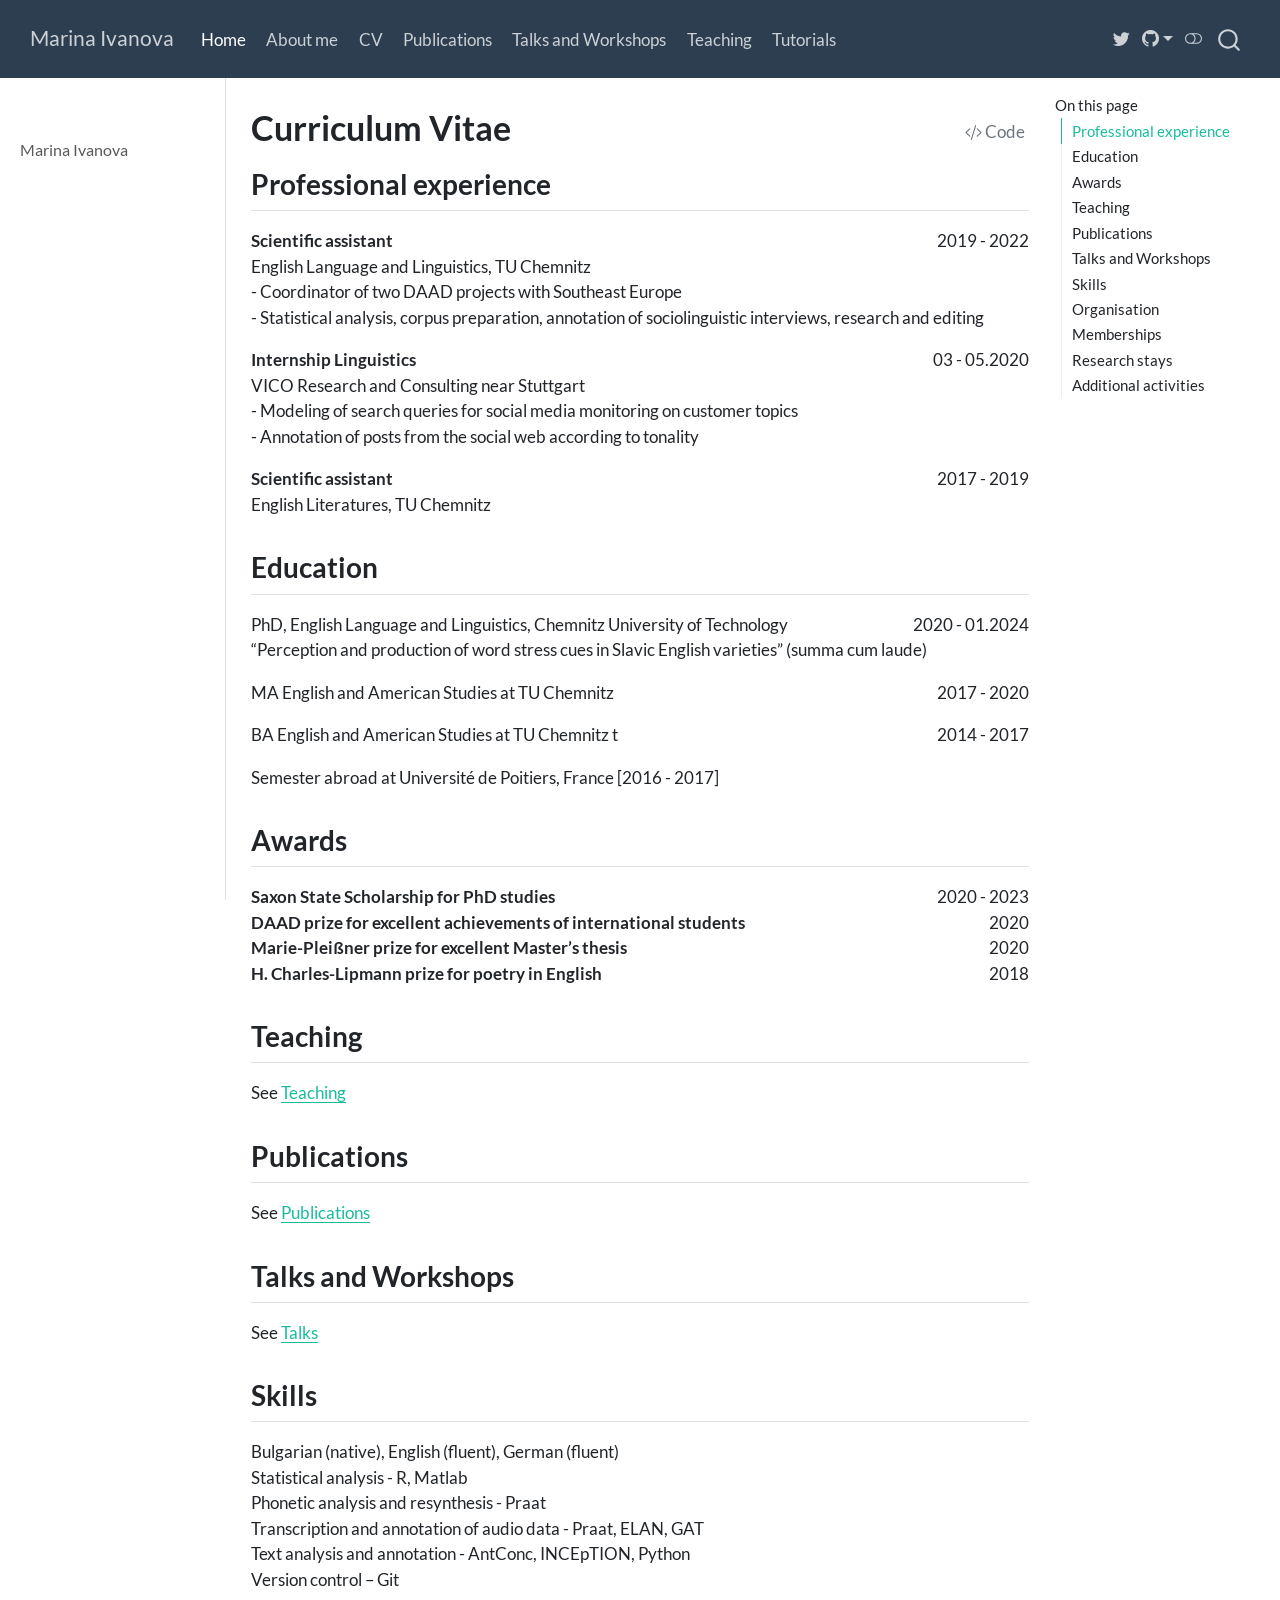
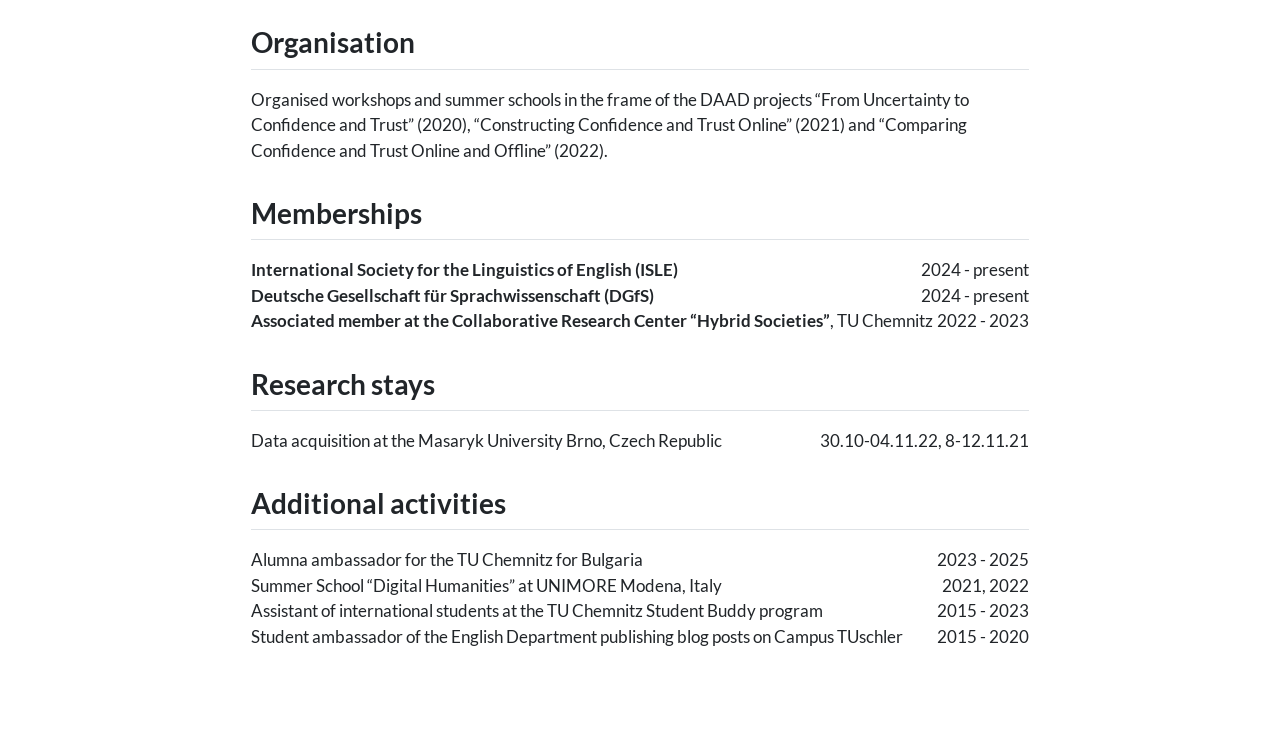
==== docs/pages/cv.html @ 27825f58 "add bullet points cv" ====
<!DOCTYPE html>
<html xmlns="http://www.w3.org/1999/xhtml" lang="en" xml:lang="en"><head>

<meta charset="utf-8">
<meta name="generator" content="quarto-1.4.549">

<meta name="viewport" content="width=device-width, initial-scale=1.0, user-scalable=yes">


<title>Marina Ivanova - Curriculum Vitae</title>
<style>
code{white-space: pre-wrap;}
span.smallcaps{font-variant: small-caps;}
div.columns{display: flex; gap: min(4vw, 1.5em);}
div.column{flex: auto; overflow-x: auto;}
div.hanging-indent{margin-left: 1.5em; text-indent: -1.5em;}
ul.task-list{list-style: none;}
ul.task-list li input[type="checkbox"] {
width: 0.8em;
margin: 0 0.8em 0.2em -1em;  vertical-align: middle;
}

pre > code.sourceCode { white-space: pre; position: relative; }
pre > code.sourceCode > span { line-height: 1.25; }
pre > code.sourceCode > span:empty { height: 1.2em; }
.sourceCode { overflow: visible; }
code.sourceCode > span { color: inherit; text-decoration: inherit; }
div.sourceCode { margin: 1em 0; }
pre.sourceCode { margin: 0; }
@media screen {
div.sourceCode { overflow: auto; }
}
@media print {
pre > code.sourceCode { white-space: pre-wrap; }
pre > code.sourceCode > span { text-indent: -5em; padding-left: 5em; }
}
pre.numberSource code
{ counter-reset: source-line 0; }
pre.numberSource code > span
{ position: relative; left: -4em; counter-increment: source-line; }
pre.numberSource code > span > a:first-child::before
{ content: counter(source-line);
position: relative; left: -1em; text-align: right; vertical-align: baseline;
border: none; display: inline-block;
-webkit-touch-callout: none; -webkit-user-select: none;
-khtml-user-select: none; -moz-user-select: none;
-ms-user-select: none; user-select: none;
padding: 0 4px; width: 4em;
}
pre.numberSource { margin-left: 3em; padding-left: 4px; }
div.sourceCode
{ }
@media screen {
pre > code.sourceCode > span > a:first-child::before { text-decoration: underline; }
}
</style>


<script>const headroomChanged = new CustomEvent("quarto-hrChanged", {
  detail: {},
  bubbles: true,
  cancelable: false,
  composed: false,
});

window.document.addEventListener("DOMContentLoaded", function () {
  let init = false;

  // Manage the back to top button, if one is present.
  let lastScrollTop = window.pageYOffset || document.documentElement.scrollTop;
  const scrollDownBuffer = 5;
  const scrollUpBuffer = 35;
  const btn = document.getElementById("quarto-back-to-top");
  const hideBackToTop = () => {
    btn.style.display = "none";
  };
  const showBackToTop = () => {
    btn.style.display = "inline-block";
  };
  if (btn) {
    window.document.addEventListener(
      "scroll",
      function () {
        const currentScrollTop =
          window.pageYOffset || document.documentElement.scrollTop;

        // Shows and hides the button 'intelligently' as the user scrolls
        if (currentScrollTop - scrollDownBuffer > lastScrollTop) {
          hideBackToTop();
          lastScrollTop = currentScrollTop <= 0 ? 0 : currentScrollTop;
        } else if (currentScrollTop < lastScrollTop - scrollUpBuffer) {
          showBackToTop();
          lastScrollTop = currentScrollTop <= 0 ? 0 : currentScrollTop;
        }

        // Show the button at the bottom, hides it at the top
        if (currentScrollTop <= 0) {
          hideBackToTop();
        } else if (
          window.innerHeight + currentScrollTop >=
          document.body.offsetHeight
        ) {
          showBackToTop();
        }
      },
      false
    );
  }

  function throttle(func, wait) {
    var timeout;
    return function () {
      const context = this;
      const args = arguments;
      const later = function () {
        clearTimeout(timeout);
        timeout = null;
        func.apply(context, args);
      };

      if (!timeout) {
        timeout = setTimeout(later, wait);
      }
    };
  }

  function headerOffset() {
    // Set an offset if there is are fixed top navbar
    const headerEl = window.document.querySelector("header.fixed-top");
    if (headerEl) {
      return headerEl.clientHeight;
    } else {
      return 0;
    }
  }

  function footerOffset() {
    const footerEl = window.document.querySelector("footer.footer");
    if (footerEl) {
      return footerEl.clientHeight;
    } else {
      return 0;
    }
  }

  function dashboardOffset() {
    const dashboardNavEl = window.document.getElementById(
      "quarto-dashboard-header"
    );
    if (dashboardNavEl !== null) {
      return dashboardNavEl.clientHeight;
    } else {
      return 0;
    }
  }

  function updateDocumentOffsetWithoutAnimation() {
    updateDocumentOffset(false);
  }

  function updateDocumentOffset(animated) {
    // set body offset
    const topOffset = headerOffset();
    const bodyOffset = topOffset + footerOffset() + dashboardOffset();
    const bodyEl = window.document.body;
    bodyEl.setAttribute("data-bs-offset", topOffset);
    bodyEl.style.paddingTop = topOffset + "px";

    // deal with sidebar offsets
    const sidebars = window.document.querySelectorAll(
      ".sidebar, .headroom-target"
    );
    sidebars.forEach((sidebar) => {
      if (!animated) {
        sidebar.classList.add("notransition");
        // Remove the no transition class after the animation has time to complete
        setTimeout(function () {
          sidebar.classList.remove("notransition");
        }, 201);
      }

      if (window.Headroom && sidebar.classList.contains("sidebar-unpinned")) {
        sidebar.style.top = "0";
        sidebar.style.maxHeight = "100vh";
      } else {
        sidebar.style.top = topOffset + "px";
        sidebar.style.maxHeight = "calc(100vh - " + topOffset + "px)";
      }
    });

    // allow space for footer
    const mainContainer = window.document.querySelector(".quarto-container");
    if (mainContainer) {
      mainContainer.style.minHeight = "calc(100vh - " + bodyOffset + "px)";
    }

    // link offset
    let linkStyle = window.document.querySelector("#quarto-target-style");
    if (!linkStyle) {
      linkStyle = window.document.createElement("style");
      linkStyle.setAttribute("id", "quarto-target-style");
      window.document.head.appendChild(linkStyle);
    }
    while (linkStyle.firstChild) {
      linkStyle.removeChild(linkStyle.firstChild);
    }
    if (topOffset > 0) {
      linkStyle.appendChild(
        window.document.createTextNode(`
      section:target::before {
        content: "";
        display: block;
        height: ${topOffset}px;
        margin: -${topOffset}px 0 0;
      }`)
      );
    }
    if (init) {
      window.dispatchEvent(headroomChanged);
    }
    init = true;
  }

  // initialize headroom
  var header = window.document.querySelector("#quarto-header");
  if (header && window.Headroom) {
    const headroom = new window.Headroom(header, {
      tolerance: 5,
      onPin: function () {
        const sidebars = window.document.querySelectorAll(
          ".sidebar, .headroom-target"
        );
        sidebars.forEach((sidebar) => {
          sidebar.classList.remove("sidebar-unpinned");
        });
        updateDocumentOffset();
      },
      onUnpin: function () {
        const sidebars = window.document.querySelectorAll(
          ".sidebar, .headroom-target"
        );
        sidebars.forEach((sidebar) => {
          sidebar.classList.add("sidebar-unpinned");
        });
        updateDocumentOffset();
      },
    });
    headroom.init();

    let frozen = false;
    window.quartoToggleHeadroom = function () {
      if (frozen) {
        headroom.unfreeze();
        frozen = false;
      } else {
        headroom.freeze();
        frozen = true;
      }
    };
  }

  window.addEventListener(
    "hashchange",
    function (e) {
      if (
        getComputedStyle(document.documentElement).scrollBehavior !== "smooth"
      ) {
        window.scrollTo(0, window.pageYOffset - headerOffset());
      }
    },
    false
  );

  // Observe size changed for the header
  const headerEl = window.document.querySelector("header.fixed-top");
  if (headerEl && window.ResizeObserver) {
    const observer = new window.ResizeObserver(() => {
      setTimeout(updateDocumentOffsetWithoutAnimation, 0);
    });
    observer.observe(headerEl, {
      attributes: true,
      childList: true,
      characterData: true,
    });
  } else {
    window.addEventListener(
      "resize",
      throttle(updateDocumentOffsetWithoutAnimation, 50)
    );
  }
  setTimeout(updateDocumentOffsetWithoutAnimation, 250);

  // fixup index.html links if we aren't on the filesystem
  if (window.location.protocol !== "file:") {
    const links = window.document.querySelectorAll("a");
    for (let i = 0; i < links.length; i++) {
      if (links[i].href) {
        links[i].href = links[i].href.replace(/\/index\.html/, "/");
      }
    }

    // Fixup any sharing links that require urls
    // Append url to any sharing urls
    const sharingLinks = window.document.querySelectorAll(
      "a.sidebar-tools-main-item, a.quarto-navigation-tool, a.quarto-navbar-tools, a.quarto-navbar-tools-item"
    );
    for (let i = 0; i < sharingLinks.length; i++) {
      const sharingLink = sharingLinks[i];
      const href = sharingLink.getAttribute("href");
      if (href) {
        sharingLink.setAttribute(
          "href",
          href.replace("|url|", window.location.href)
        );
      }
    }

    // Scroll the active navigation item into view, if necessary
    const navSidebar = window.document.querySelector("nav#quarto-sidebar");
    if (navSidebar) {
      // Find the active item
      const activeItem = navSidebar.querySelector("li.sidebar-item a.active");
      if (activeItem) {
        // Wait for the scroll height and height to resolve by observing size changes on the
        // nav element that is scrollable
        const resizeObserver = new ResizeObserver((_entries) => {
          // The bottom of the element
          const elBottom = activeItem.offsetTop;
          const viewBottom = navSidebar.scrollTop + navSidebar.clientHeight;

          // The element height and scroll height are the same, then we are still loading
          if (viewBottom !== navSidebar.scrollHeight) {
            // Determine if the item isn't visible and scroll to it
            if (elBottom >= viewBottom) {
              navSidebar.scrollTop = elBottom;
            }

            // stop observing now since we've completed the scroll
            resizeObserver.unobserve(navSidebar);
          }
        });
        resizeObserver.observe(navSidebar);
      }
    }
  }
});
</script>
<script>/*!
 * headroom.js v0.12.0 - Give your page some headroom. Hide your header until you need it
 * Copyright (c) 2020 Nick Williams - http://wicky.nillia.ms/headroom.js
 * License: MIT
 */

!function(t,n){"object"==typeof exports&&"undefined"!=typeof module?module.exports=n():"function"==typeof define&&define.amd?define(n):(t=t||self).Headroom=n()}(this,function(){"use strict";function t(){return"undefined"!=typeof window}function d(t){return function(t){return t&&t.document&&function(t){return 9===t.nodeType}(t.document)}(t)?function(t){var n=t.document,o=n.body,s=n.documentElement;return{scrollHeight:function(){return Math.max(o.scrollHeight,s.scrollHeight,o.offsetHeight,s.offsetHeight,o.clientHeight,s.clientHeight)},height:function(){return t.innerHeight||s.clientHeight||o.clientHeight},scrollY:function(){return void 0!==t.pageYOffset?t.pageYOffset:(s||o.parentNode||o).scrollTop}}}(t):function(t){return{scrollHeight:function(){return Math.max(t.scrollHeight,t.offsetHeight,t.clientHeight)},height:function(){return Math.max(t.offsetHeight,t.clientHeight)},scrollY:function(){return t.scrollTop}}}(t)}function n(t,s,e){var n,o=function(){var n=!1;try{var t={get passive(){n=!0}};window.addEventListener("test",t,t),window.removeEventListener("test",t,t)}catch(t){n=!1}return n}(),i=!1,r=d(t),l=r.scrollY(),a={};function c(){var t=Math.round(r.scrollY()),n=r.height(),o=r.scrollHeight();a.scrollY=t,a.lastScrollY=l,a.direction=l<t?"down":"up",a.distance=Math.abs(t-l),a.isOutOfBounds=t<0||o<t+n,a.top=t<=s.offset[a.direction],a.bottom=o<=t+n,a.toleranceExceeded=a.distance>s.tolerance[a.direction],e(a),l=t,i=!1}function h(){i||(i=!0,n=requestAnimationFrame(c))}var u=!!o&&{passive:!0,capture:!1};return t.addEventListener("scroll",h,u),c(),{destroy:function(){cancelAnimationFrame(n),t.removeEventListener("scroll",h,u)}}}function o(t){return t===Object(t)?t:{down:t,up:t}}function s(t,n){n=n||{},Object.assign(this,s.options,n),this.classes=Object.assign({},s.options.classes,n.classes),this.elem=t,this.tolerance=o(this.tolerance),this.offset=o(this.offset),this.initialised=!1,this.frozen=!1}return s.prototype={constructor:s,init:function(){return s.cutsTheMustard&&!this.initialised&&(this.addClass("initial"),this.initialised=!0,setTimeout(function(t){t.scrollTracker=n(t.scroller,{offset:t.offset,tolerance:t.tolerance},t.update.bind(t))},100,this)),this},destroy:function(){this.initialised=!1,Object.keys(this.classes).forEach(this.removeClass,this),this.scrollTracker.destroy()},unpin:function(){!this.hasClass("pinned")&&this.hasClass("unpinned")||(this.addClass("unpinned"),this.removeClass("pinned"),this.onUnpin&&this.onUnpin.call(this))},pin:function(){this.hasClass("unpinned")&&(this.addClass("pinned"),this.removeClass("unpinned"),this.onPin&&this.onPin.call(this))},freeze:function(){this.frozen=!0,this.addClass("frozen")},unfreeze:function(){this.frozen=!1,this.removeClass("frozen")},top:function(){this.hasClass("top")||(this.addClass("top"),this.removeClass("notTop"),this.onTop&&this.onTop.call(this))},notTop:function(){this.hasClass("notTop")||(this.addClass("notTop"),this.removeClass("top"),this.onNotTop&&this.onNotTop.call(this))},bottom:function(){this.hasClass("bottom")||(this.addClass("bottom"),this.removeClass("notBottom"),this.onBottom&&this.onBottom.call(this))},notBottom:function(){this.hasClass("notBottom")||(this.addClass("notBottom"),this.removeClass("bottom"),this.onNotBottom&&this.onNotBottom.call(this))},shouldUnpin:function(t){return"down"===t.direction&&!t.top&&t.toleranceExceeded},shouldPin:function(t){return"up"===t.direction&&t.toleranceExceeded||t.top},addClass:function(t){this.elem.classList.add.apply(this.elem.classList,this.classes[t].split(" "))},removeClass:function(t){this.elem.classList.remove.apply(this.elem.classList,this.classes[t].split(" "))},hasClass:function(t){return this.classes[t].split(" ").every(function(t){return this.classList.contains(t)},this.elem)},update:function(t){t.isOutOfBounds||!0!==this.frozen&&(t.top?this.top():this.notTop(),t.bottom?this.bottom():this.notBottom(),this.shouldUnpin(t)?this.unpin():this.shouldPin(t)&&this.pin())}},s.options={tolerance:{up:0,down:0},offset:0,scroller:t()?window:null,classes:{frozen:"headroom--frozen",pinned:"headroom--pinned",unpinned:"headroom--unpinned",top:"headroom--top",notTop:"headroom--not-top",bottom:"headroom--bottom",notBottom:"headroom--not-bottom",initial:"headroom"}},s.cutsTheMustard=!!(t()&&function(){}.bind&&"classList"in document.documentElement&&Object.assign&&Object.keys&&requestAnimationFrame),s});
</script>
<script>/*!
 * clipboard.js v2.0.11
 * https://clipboardjs.com/
 *
 * Licensed MIT © Zeno Rocha
 */
!function(t,e){"object"==typeof exports&&"object"==typeof module?module.exports=e():"function"==typeof define&&define.amd?define([],e):"object"==typeof exports?exports.ClipboardJS=e():t.ClipboardJS=e()}(this,function(){return n={686:function(t,e,n){"use strict";n.d(e,{default:function(){return b}});var e=n(279),i=n.n(e),e=n(370),u=n.n(e),e=n(817),r=n.n(e);function c(t){try{return document.execCommand(t)}catch(t){return}}var a=function(t){t=r()(t);return c("cut"),t};function o(t,e){var n,o,t=(n=t,o="rtl"===document.documentElement.getAttribute("dir"),(t=document.createElement("textarea")).style.fontSize="12pt",t.style.border="0",t.style.padding="0",t.style.margin="0",t.style.position="absolute",t.style[o?"right":"left"]="-9999px",o=window.pageYOffset||document.documentElement.scrollTop,t.style.top="".concat(o,"px"),t.setAttribute("readonly",""),t.value=n,t);return e.container.appendChild(t),e=r()(t),c("copy"),t.remove(),e}var f=function(t){var e=1<arguments.length&&void 0!==arguments[1]?arguments[1]:{container:document.body},n="";return"string"==typeof t?n=o(t,e):t instanceof HTMLInputElement&&!["text","search","url","tel","password"].includes(null==t?void 0:t.type)?n=o(t.value,e):(n=r()(t),c("copy")),n};function l(t){return(l="function"==typeof Symbol&&"symbol"==typeof Symbol.iterator?function(t){return typeof t}:function(t){return t&&"function"==typeof Symbol&&t.constructor===Symbol&&t!==Symbol.prototype?"symbol":typeof t})(t)}var s=function(){var t=0<arguments.length&&void 0!==arguments[0]?arguments[0]:{},e=t.action,n=void 0===e?"copy":e,o=t.container,e=t.target,t=t.text;if("copy"!==n&&"cut"!==n)throw new Error('Invalid "action" value, use either "copy" or "cut"');if(void 0!==e){if(!e||"object"!==l(e)||1!==e.nodeType)throw new Error('Invalid "target" value, use a valid Element');if("copy"===n&&e.hasAttribute("disabled"))throw new Error('Invalid "target" attribute. Please use "readonly" instead of "disabled" attribute');if("cut"===n&&(e.hasAttribute("readonly")||e.hasAttribute("disabled")))throw new Error('Invalid "target" attribute. You can\'t cut text from elements with "readonly" or "disabled" attributes')}return t?f(t,{container:o}):e?"cut"===n?a(e):f(e,{container:o}):void 0};function p(t){return(p="function"==typeof Symbol&&"symbol"==typeof Symbol.iterator?function(t){return typeof t}:function(t){return t&&"function"==typeof Symbol&&t.constructor===Symbol&&t!==Symbol.prototype?"symbol":typeof t})(t)}function d(t,e){for(var n=0;n<e.length;n++){var o=e[n];o.enumerable=o.enumerable||!1,o.configurable=!0,"value"in o&&(o.writable=!0),Object.defineProperty(t,o.key,o)}}function y(t,e){return(y=Object.setPrototypeOf||function(t,e){return t.__proto__=e,t})(t,e)}function h(n){var o=function(){if("undefined"==typeof Reflect||!Reflect.construct)return!1;if(Reflect.construct.sham)return!1;if("function"==typeof Proxy)return!0;try{return Date.prototype.toString.call(Reflect.construct(Date,[],function(){})),!0}catch(t){return!1}}();return function(){var t,e=v(n);return t=o?(t=v(this).constructor,Reflect.construct(e,arguments,t)):e.apply(this,arguments),e=this,!(t=t)||"object"!==p(t)&&"function"!=typeof t?function(t){if(void 0!==t)return t;throw new ReferenceError("this hasn't been initialised - super() hasn't been called")}(e):t}}function v(t){return(v=Object.setPrototypeOf?Object.getPrototypeOf:function(t){return t.__proto__||Object.getPrototypeOf(t)})(t)}function m(t,e){t="data-clipboard-".concat(t);if(e.hasAttribute(t))return e.getAttribute(t)}var b=function(){!function(t,e){if("function"!=typeof e&&null!==e)throw new TypeError("Super expression must either be null or a function");t.prototype=Object.create(e&&e.prototype,{constructor:{value:t,writable:!0,configurable:!0}}),e&&y(t,e)}(r,i());var t,e,n,o=h(r);function r(t,e){var n;return function(t){if(!(t instanceof r))throw new TypeError("Cannot call a class as a function")}(this),(n=o.call(this)).resolveOptions(e),n.listenClick(t),n}return t=r,n=[{key:"copy",value:function(t){var e=1<arguments.length&&void 0!==arguments[1]?arguments[1]:{container:document.body};return f(t,e)}},{key:"cut",value:function(t){return a(t)}},{key:"isSupported",value:function(){var t=0<arguments.length&&void 0!==arguments[0]?arguments[0]:["copy","cut"],t="string"==typeof t?[t]:t,e=!!document.queryCommandSupported;return t.forEach(function(t){e=e&&!!document.queryCommandSupported(t)}),e}}],(e=[{key:"resolveOptions",value:function(){var t=0<arguments.length&&void 0!==arguments[0]?arguments[0]:{};this.action="function"==typeof t.action?t.action:this.defaultAction,this.target="function"==typeof t.target?t.target:this.defaultTarget,this.text="function"==typeof t.text?t.text:this.defaultText,this.container="object"===p(t.container)?t.container:document.body}},{key:"listenClick",value:function(t){var e=this;this.listener=u()(t,"click",function(t){return e.onClick(t)})}},{key:"onClick",value:function(t){var e=t.delegateTarget||t.currentTarget,n=this.action(e)||"copy",t=s({action:n,container:this.container,target:this.target(e),text:this.text(e)});this.emit(t?"success":"error",{action:n,text:t,trigger:e,clearSelection:function(){e&&e.focus(),window.getSelection().removeAllRanges()}})}},{key:"defaultAction",value:function(t){return m("action",t)}},{key:"defaultTarget",value:function(t){t=m("target",t);if(t)return document.querySelector(t)}},{key:"defaultText",value:function(t){return m("text",t)}},{key:"destroy",value:function(){this.listener.destroy()}}])&&d(t.prototype,e),n&&d(t,n),r}()},828:function(t){var e;"undefined"==typeof Element||Element.prototype.matches||((e=Element.prototype).matches=e.matchesSelector||e.mozMatchesSelector||e.msMatchesSelector||e.oMatchesSelector||e.webkitMatchesSelector),t.exports=function(t,e){for(;t&&9!==t.nodeType;){if("function"==typeof t.matches&&t.matches(e))return t;t=t.parentNode}}},438:function(t,e,n){var u=n(828);function i(t,e,n,o,r){var i=function(e,n,t,o){return function(t){t.delegateTarget=u(t.target,n),t.delegateTarget&&o.call(e,t)}}.apply(this,arguments);return t.addEventListener(n,i,r),{destroy:function(){t.removeEventListener(n,i,r)}}}t.exports=function(t,e,n,o,r){return"function"==typeof t.addEventListener?i.apply(null,arguments):"function"==typeof n?i.bind(null,document).apply(null,arguments):("string"==typeof t&&(t=document.querySelectorAll(t)),Array.prototype.map.call(t,function(t){return i(t,e,n,o,r)}))}},879:function(t,n){n.node=function(t){return void 0!==t&&t instanceof HTMLElement&&1===t.nodeType},n.nodeList=function(t){var e=Object.prototype.toString.call(t);return void 0!==t&&("[object NodeList]"===e||"[object HTMLCollection]"===e)&&"length"in t&&(0===t.length||n.node(t[0]))},n.string=function(t){return"string"==typeof t||t instanceof String},n.fn=function(t){return"[object Function]"===Object.prototype.toString.call(t)}},370:function(t,e,n){var f=n(879),l=n(438);t.exports=function(t,e,n){if(!t&&!e&&!n)throw new Error("Missing required arguments");if(!f.string(e))throw new TypeError("Second argument must be a String");if(!f.fn(n))throw new TypeError("Third argument must be a Function");if(f.node(t))return c=e,a=n,(u=t).addEventListener(c,a),{destroy:function(){u.removeEventListener(c,a)}};if(f.nodeList(t))return o=t,r=e,i=n,Array.prototype.forEach.call(o,function(t){t.addEventListener(r,i)}),{destroy:function(){Array.prototype.forEach.call(o,function(t){t.removeEventListener(r,i)})}};if(f.string(t))return t=t,e=e,n=n,l(document.body,t,e,n);throw new TypeError("First argument must be a String, HTMLElement, HTMLCollection, or NodeList");var o,r,i,u,c,a}},817:function(t){t.exports=function(t){var e,n="SELECT"===t.nodeName?(t.focus(),t.value):"INPUT"===t.nodeName||"TEXTAREA"===t.nodeName?((e=t.hasAttribute("readonly"))||t.setAttribute("readonly",""),t.select(),t.setSelectionRange(0,t.value.length),e||t.removeAttribute("readonly"),t.value):(t.hasAttribute("contenteditable")&&t.focus(),n=window.getSelection(),(e=document.createRange()).selectNodeContents(t),n.removeAllRanges(),n.addRange(e),n.toString());return n}},279:function(t){function e(){}e.prototype={on:function(t,e,n){var o=this.e||(this.e={});return(o[t]||(o[t]=[])).push({fn:e,ctx:n}),this},once:function(t,e,n){var o=this;function r(){o.off(t,r),e.apply(n,arguments)}return r._=e,this.on(t,r,n)},emit:function(t){for(var e=[].slice.call(arguments,1),n=((this.e||(this.e={}))[t]||[]).slice(),o=0,r=n.length;o<r;o++)n[o].fn.apply(n[o].ctx,e);return this},off:function(t,e){var n=this.e||(this.e={}),o=n[t],r=[];if(o&&e)for(var i=0,u=o.length;i<u;i++)o[i].fn!==e&&o[i].fn._!==e&&r.push(o[i]);return r.length?n[t]=r:delete n[t],this}},t.exports=e,t.exports.TinyEmitter=e}},r={},o.n=function(t){var e=t&&t.__esModule?function(){return t.default}:function(){return t};return o.d(e,{a:e}),e},o.d=function(t,e){for(var n in e)o.o(e,n)&&!o.o(t,n)&&Object.defineProperty(t,n,{enumerable:!0,get:e[n]})},o.o=function(t,e){return Object.prototype.hasOwnProperty.call(t,e)},o(686).default;function o(t){if(r[t])return r[t].exports;var e=r[t]={exports:{}};return n[t](e,e.exports,o),e.exports}var n,r});</script>
<script>/*! @algolia/autocomplete-js 1.11.1 | MIT License | © Algolia, Inc. and contributors | https://github.com/algolia/autocomplete */
!function(e,t){"object"==typeof exports&&"undefined"!=typeof module?t(exports):"function"==typeof define&&define.amd?define(["exports"],t):t((e="undefined"!=typeof globalThis?globalThis:e||self)["@algolia/autocomplete-js"]={})}(this,(function(e){"use strict";function t(e,t){var n=Object.keys(e);if(Object.getOwnPropertySymbols){var r=Object.getOwnPropertySymbols(e);t&&(r=r.filter((function(t){return Object.getOwnPropertyDescriptor(e,t).enumerable}))),n.push.apply(n,r)}return n}function n(e){for(var n=1;n<arguments.length;n++){var r=null!=arguments[n]?arguments[n]:{};n%2?t(Object(r),!0).forEach((function(t){o(e,t,r[t])})):Object.getOwnPropertyDescriptors?Object.defineProperties(e,Object.getOwnPropertyDescriptors(r)):t(Object(r)).forEach((function(t){Object.defineProperty(e,t,Object.getOwnPropertyDescriptor(r,t))}))}return e}function r(e){return r="function"==typeof Symbol&&"symbol"==typeof Symbol.iterator?function(e){return typeof e}:function(e){return e&&"function"==typeof Symbol&&e.constructor===Symbol&&e!==Symbol.prototype?"symbol":typeof e},r(e)}function o(e,t,n){return(t=function(e){var t=function(e,t){if("object"!=typeof e||null===e)return e;var n=e[Symbol.toPrimitive];if(void 0!==n){var r=n.call(e,t||"default");if("object"!=typeof r)return r;throw new TypeError("@@toPrimitive must return a primitive value.")}return("string"===t?String:Number)(e)}(e,"string");return"symbol"==typeof t?t:String(t)}(t))in e?Object.defineProperty(e,t,{value:n,enumerable:!0,configurable:!0,writable:!0}):e[t]=n,e}function i(){return i=Object.assign?Object.assign.bind():function(e){for(var t=1;t<arguments.length;t++){var n=arguments[t];for(var r in n)Object.prototype.hasOwnProperty.call(n,r)&&(e[r]=n[r])}return e},i.apply(this,arguments)}function u(e,t){if(null==e)return{};var n,r,o=function(e,t){if(null==e)return{};var n,r,o={},i=Object.keys(e);for(r=0;r<i.length;r++)n=i[r],t.indexOf(n)>=0||(o[n]=e[n]);return o}(e,t);if(Object.getOwnPropertySymbols){var i=Object.getOwnPropertySymbols(e);for(r=0;r<i.length;r++)n=i[r],t.indexOf(n)>=0||Object.prototype.propertyIsEnumerable.call(e,n)&&(o[n]=e[n])}return o}function a(e,t){return function(e){if(Array.isArray(e))return e}(e)||function(e,t){var n=null==e?null:"undefined"!=typeof Symbol&&e[Symbol.iterator]||e["@@iterator"];if(null!=n){var r,o,i,u,a=[],l=!0,c=!1;try{if(i=(n=n.call(e)).next,0===t){if(Object(n)!==n)return;l=!1}else for(;!(l=(r=i.call(n)).done)&&(a.push(r.value),a.length!==t);l=!0);}catch(e){c=!0,o=e}finally{try{if(!l&&null!=n.return&&(u=n.return(),Object(u)!==u))return}finally{if(c)throw o}}return a}}(e,t)||c(e,t)||function(){throw new TypeError("Invalid attempt to destructure non-iterable instance.\nIn order to be iterable, non-array objects must have a [Symbol.iterator]() method.")}()}function l(e){return function(e){if(Array.isArray(e))return s(e)}(e)||function(e){if("undefined"!=typeof Symbol&&null!=e[Symbol.iterator]||null!=e["@@iterator"])return Array.from(e)}(e)||c(e)||function(){throw new TypeError("Invalid attempt to spread non-iterable instance.\nIn order to be iterable, non-array objects must have a [Symbol.iterator]() method.")}()}function c(e,t){if(e){if("string"==typeof e)return s(e,t);var n=Object.prototype.toString.call(e).slice(8,-1);return"Object"===n&&e.constructor&&(n=e.constructor.name),"Map"===n||"Set"===n?Array.from(e):"Arguments"===n||/^(?:Ui|I)nt(?:8|16|32)(?:Clamped)?Array$/.test(n)?s(e,t):void 0}}function s(e,t){(null==t||t>e.length)&&(t=e.length);for(var n=0,r=new Array(t);n<t;n++)r[n]=e[n];return r}function f(e){return{current:e}}function p(e,t){var n=void 0;return function(){for(var r=arguments.length,o=new Array(r),i=0;i<r;i++)o[i]=arguments[i];n&&clearTimeout(n),n=setTimeout((function(){return e.apply(void 0,o)}),t)}}function m(e){return e.reduce((function(e,t){return e.concat(t)}),[])}var v=0;function d(){return"autocomplete-".concat(v++)}function y(e,t){return t.reduce((function(e,t){return e&&e[t]}),e)}function b(e){return 0===e.collections.length?0:e.collections.reduce((function(e,t){return e+t.items.length}),0)}function g(e){return e!==Object(e)}function h(e,t){if(e===t)return!0;if(g(e)||g(t)||"function"==typeof e||"function"==typeof t)return e===t;if(Object.keys(e).length!==Object.keys(t).length)return!1;for(var n=0,r=Object.keys(e);n<r.length;n++){var o=r[n];if(!(o in t))return!1;if(!h(e[o],t[o]))return!1}return!0}var O=function(){};var _="1.11.1",S=[{segment:"autocomplete-core",version:_}];function j(e){var t=e.item,n=e.items,r=void 0===n?[]:n;return{index:t.__autocomplete_indexName,items:[t],positions:[1+r.findIndex((function(e){return e.objectID===t.objectID}))],queryID:t.__autocomplete_queryID,algoliaSource:["autocomplete"]}}function P(e,t){return function(e){if(Array.isArray(e))return e}(e)||function(e,t){var n=null==e?null:"undefined"!=typeof Symbol&&e[Symbol.iterator]||e["@@iterator"];if(null!=n){var r,o,i,u,a=[],l=!0,c=!1;try{if(i=(n=n.call(e)).next,0===t){if(Object(n)!==n)return;l=!1}else for(;!(l=(r=i.call(n)).done)&&(a.push(r.value),a.length!==t);l=!0);}catch(e){c=!0,o=e}finally{try{if(!l&&null!=n.return&&(u=n.return(),Object(u)!==u))return}finally{if(c)throw o}}return a}}(e,t)||function(e,t){if(!e)return;if("string"==typeof e)return w(e,t);var n=Object.prototype.toString.call(e).slice(8,-1);"Object"===n&&e.constructor&&(n=e.constructor.name);if("Map"===n||"Set"===n)return Array.from(e);if("Arguments"===n||/^(?:Ui|I)nt(?:8|16|32)(?:Clamped)?Array$/.test(n))return w(e,t)}(e,t)||function(){throw new TypeError("Invalid attempt to destructure non-iterable instance.\nIn order to be iterable, non-array objects must have a [Symbol.iterator]() method.")}()}function w(e,t){(null==t||t>e.length)&&(t=e.length);for(var n=0,r=new Array(t);n<t;n++)r[n]=e[n];return r}var I=["items"],A=["items"];function E(e){return E="function"==typeof Symbol&&"symbol"==typeof Symbol.iterator?function(e){return typeof e}:function(e){return e&&"function"==typeof Symbol&&e.constructor===Symbol&&e!==Symbol.prototype?"symbol":typeof e},E(e)}function D(e){return function(e){if(Array.isArray(e))return C(e)}(e)||function(e){if("undefined"!=typeof Symbol&&null!=e[Symbol.iterator]||null!=e["@@iterator"])return Array.from(e)}(e)||function(e,t){if(!e)return;if("string"==typeof e)return C(e,t);var n=Object.prototype.toString.call(e).slice(8,-1);"Object"===n&&e.constructor&&(n=e.constructor.name);if("Map"===n||"Set"===n)return Array.from(e);if("Arguments"===n||/^(?:Ui|I)nt(?:8|16|32)(?:Clamped)?Array$/.test(n))return C(e,t)}(e)||function(){throw new TypeError("Invalid attempt to spread non-iterable instance.\nIn order to be iterable, non-array objects must have a [Symbol.iterator]() method.")}()}function C(e,t){(null==t||t>e.length)&&(t=e.length);for(var n=0,r=new Array(t);n<t;n++)r[n]=e[n];return r}function k(e,t){if(null==e)return{};var n,r,o=function(e,t){if(null==e)return{};var n,r,o={},i=Object.keys(e);for(r=0;r<i.length;r++)n=i[r],t.indexOf(n)>=0||(o[n]=e[n]);return o}(e,t);if(Object.getOwnPropertySymbols){var i=Object.getOwnPropertySymbols(e);for(r=0;r<i.length;r++)n=i[r],t.indexOf(n)>=0||Object.prototype.propertyIsEnumerable.call(e,n)&&(o[n]=e[n])}return o}function x(e,t){var n=Object.keys(e);if(Object.getOwnPropertySymbols){var r=Object.getOwnPropertySymbols(e);t&&(r=r.filter((function(t){return Object.getOwnPropertyDescriptor(e,t).enumerable}))),n.push.apply(n,r)}return n}function N(e){for(var t=1;t<arguments.length;t++){var n=null!=arguments[t]?arguments[t]:{};t%2?x(Object(n),!0).forEach((function(t){T(e,t,n[t])})):Object.getOwnPropertyDescriptors?Object.defineProperties(e,Object.getOwnPropertyDescriptors(n)):x(Object(n)).forEach((function(t){Object.defineProperty(e,t,Object.getOwnPropertyDescriptor(n,t))}))}return e}function T(e,t,n){return(t=function(e){var t=function(e,t){if("object"!==E(e)||null===e)return e;var n=e[Symbol.toPrimitive];if(void 0!==n){var r=n.call(e,t||"default");if("object"!==E(r))return r;throw new TypeError("@@toPrimitive must return a primitive value.")}return("string"===t?String:Number)(e)}(e,"string");return"symbol"===E(t)?t:String(t)}(t))in e?Object.defineProperty(e,t,{value:n,enumerable:!0,configurable:!0,writable:!0}):e[t]=n,e}function q(e){for(var t=arguments.length>1&&void 0!==arguments[1]?arguments[1]:20,n=[],r=0;r<e.objectIDs.length;r+=t)n.push(N(N({},e),{},{objectIDs:e.objectIDs.slice(r,r+t)}));return n}function B(e){return e.map((function(e){var t=e.items,n=k(e,I);return N(N({},n),{},{objectIDs:(null==t?void 0:t.map((function(e){return e.objectID})))||n.objectIDs})}))}function R(e){var t,n,r,o=(t=P((e.version||"").split(".").map(Number),2),n=t[0],r=t[1],n>=3||2===n&&r>=4||1===n&&r>=10);function i(t,n,r){if(o&&void 0!==r){var i=r[0].__autocomplete_algoliaCredentials,u={"X-Algolia-Application-Id":i.appId,"X-Algolia-API-Key":i.apiKey};e.apply(void 0,[t].concat(D(n),[{headers:u}]))}else e.apply(void 0,[t].concat(D(n)))}return{init:function(t,n){e("init",{appId:t,apiKey:n})},setUserToken:function(t){e("setUserToken",t)},clickedObjectIDsAfterSearch:function(){for(var e=arguments.length,t=new Array(e),n=0;n<e;n++)t[n]=arguments[n];t.length>0&&i("clickedObjectIDsAfterSearch",B(t),t[0].items)},clickedObjectIDs:function(){for(var e=arguments.length,t=new Array(e),n=0;n<e;n++)t[n]=arguments[n];t.length>0&&i("clickedObjectIDs",B(t),t[0].items)},clickedFilters:function(){for(var t=arguments.length,n=new Array(t),r=0;r<t;r++)n[r]=arguments[r];n.length>0&&e.apply(void 0,["clickedFilters"].concat(n))},convertedObjectIDsAfterSearch:function(){for(var e=arguments.length,t=new Array(e),n=0;n<e;n++)t[n]=arguments[n];t.length>0&&i("convertedObjectIDsAfterSearch",B(t),t[0].items)},convertedObjectIDs:function(){for(var e=arguments.length,t=new Array(e),n=0;n<e;n++)t[n]=arguments[n];t.length>0&&i("convertedObjectIDs",B(t),t[0].items)},convertedFilters:function(){for(var t=arguments.length,n=new Array(t),r=0;r<t;r++)n[r]=arguments[r];n.length>0&&e.apply(void 0,["convertedFilters"].concat(n))},viewedObjectIDs:function(){for(var e=arguments.length,t=new Array(e),n=0;n<e;n++)t[n]=arguments[n];t.length>0&&t.reduce((function(e,t){var n=t.items,r=k(t,A);return[].concat(D(e),D(q(N(N({},r),{},{objectIDs:(null==n?void 0:n.map((function(e){return e.objectID})))||r.objectIDs})).map((function(e){return{items:n,payload:e}}))))}),[]).forEach((function(e){var t=e.items;return i("viewedObjectIDs",[e.payload],t)}))},viewedFilters:function(){for(var t=arguments.length,n=new Array(t),r=0;r<t;r++)n[r]=arguments[r];n.length>0&&e.apply(void 0,["viewedFilters"].concat(n))}}}function F(e){var t=e.items.reduce((function(e,t){var n;return e[t.__autocomplete_indexName]=(null!==(n=e[t.__autocomplete_indexName])&&void 0!==n?n:[]).concat(t),e}),{});return Object.keys(t).map((function(e){return{index:e,items:t[e],algoliaSource:["autocomplete"]}}))}function L(e){return e.objectID&&e.__autocomplete_indexName&&e.__autocomplete_queryID}function U(e){return U="function"==typeof Symbol&&"symbol"==typeof Symbol.iterator?function(e){return typeof e}:function(e){return e&&"function"==typeof Symbol&&e.constructor===Symbol&&e!==Symbol.prototype?"symbol":typeof e},U(e)}function M(e){return function(e){if(Array.isArray(e))return H(e)}(e)||function(e){if("undefined"!=typeof Symbol&&null!=e[Symbol.iterator]||null!=e["@@iterator"])return Array.from(e)}(e)||function(e,t){if(!e)return;if("string"==typeof e)return H(e,t);var n=Object.prototype.toString.call(e).slice(8,-1);"Object"===n&&e.constructor&&(n=e.constructor.name);if("Map"===n||"Set"===n)return Array.from(e);if("Arguments"===n||/^(?:Ui|I)nt(?:8|16|32)(?:Clamped)?Array$/.test(n))return H(e,t)}(e)||function(){throw new TypeError("Invalid attempt to spread non-iterable instance.\nIn order to be iterable, non-array objects must have a [Symbol.iterator]() method.")}()}function H(e,t){(null==t||t>e.length)&&(t=e.length);for(var n=0,r=new Array(t);n<t;n++)r[n]=e[n];return r}function V(e,t){var n=Object.keys(e);if(Object.getOwnPropertySymbols){var r=Object.getOwnPropertySymbols(e);t&&(r=r.filter((function(t){return Object.getOwnPropertyDescriptor(e,t).enumerable}))),n.push.apply(n,r)}return n}function W(e){for(var t=1;t<arguments.length;t++){var n=null!=arguments[t]?arguments[t]:{};t%2?V(Object(n),!0).forEach((function(t){K(e,t,n[t])})):Object.getOwnPropertyDescriptors?Object.defineProperties(e,Object.getOwnPropertyDescriptors(n)):V(Object(n)).forEach((function(t){Object.defineProperty(e,t,Object.getOwnPropertyDescriptor(n,t))}))}return e}function K(e,t,n){return(t=function(e){var t=function(e,t){if("object"!==U(e)||null===e)return e;var n=e[Symbol.toPrimitive];if(void 0!==n){var r=n.call(e,t||"default");if("object"!==U(r))return r;throw new TypeError("@@toPrimitive must return a primitive value.")}return("string"===t?String:Number)(e)}(e,"string");return"symbol"===U(t)?t:String(t)}(t))in e?Object.defineProperty(e,t,{value:n,enumerable:!0,configurable:!0,writable:!0}):e[t]=n,e}var Q="2.6.0",$="https://cdn.jsdelivr.net/npm/search-insights@".concat(Q,"/dist/search-insights.min.js"),z=p((function(e){var t=e.onItemsChange,n=e.items,r=e.insights,o=e.state;t({insights:r,insightsEvents:F({items:n}).map((function(e){return W({eventName:"Items Viewed"},e)})),state:o})}),400);function G(e){var t=function(e){return W({onItemsChange:function(e){var t=e.insights,n=e.insightsEvents;t.viewedObjectIDs.apply(t,M(n.map((function(e){return W(W({},e),{},{algoliaSource:[].concat(M(e.algoliaSource||[]),["autocomplete-internal"])})}))))},onSelect:function(e){var t=e.insights,n=e.insightsEvents;t.clickedObjectIDsAfterSearch.apply(t,M(n.map((function(e){return W(W({},e),{},{algoliaSource:[].concat(M(e.algoliaSource||[]),["autocomplete-internal"])})}))))},onActive:O},e)}(e),n=t.insightsClient,r=t.onItemsChange,o=t.onSelect,i=t.onActive,u=n;n||function(e){if("undefined"!=typeof window)e({window:window})}((function(e){var t=e.window,n=t.AlgoliaAnalyticsObject||"aa";"string"==typeof n&&(u=t[n]),u||(t.AlgoliaAnalyticsObject=n,t[n]||(t[n]=function(){t[n].queue||(t[n].queue=[]);for(var e=arguments.length,r=new Array(e),o=0;o<e;o++)r[o]=arguments[o];t[n].queue.push(r)}),t[n].version=Q,u=t[n],function(e){var t="[Autocomplete]: Could not load search-insights.js. Please load it manually following https://alg.li/insights-autocomplete";try{var n=e.document.createElement("script");n.async=!0,n.src=$,n.onerror=function(){console.error(t)},document.body.appendChild(n)}catch(e){console.error(t)}}(t))}));var a=R(u),l=f([]),c=p((function(e){var t=e.state;if(t.isOpen){var n=t.collections.reduce((function(e,t){return[].concat(M(e),M(t.items))}),[]).filter(L);h(l.current.map((function(e){return e.objectID})),n.map((function(e){return e.objectID})))||(l.current=n,n.length>0&&z({onItemsChange:r,items:n,insights:a,state:t}))}}),0);return{name:"aa.algoliaInsightsPlugin",subscribe:function(e){var t=e.setContext,n=e.onSelect,r=e.onActive;function l(e){t({algoliaInsightsPlugin:{__algoliaSearchParameters:W({clickAnalytics:!0},e?{userToken:e}:{}),insights:a}})}u("addAlgoliaAgent","insights-plugin"),l(),u("onUserTokenChange",l),u("getUserToken",null,(function(e,t){l(t)})),n((function(e){var t=e.item,n=e.state,r=e.event,i=e.source;L(t)&&o({state:n,event:r,insights:a,item:t,insightsEvents:[W({eventName:"Item Selected"},j({item:t,items:i.getItems().filter(L)}))]})})),r((function(e){var t=e.item,n=e.source,r=e.state,o=e.event;L(t)&&i({state:r,event:o,insights:a,item:t,insightsEvents:[W({eventName:"Item Active"},j({item:t,items:n.getItems().filter(L)}))]})}))},onStateChange:function(e){var t=e.state;c({state:t})},__autocomplete_pluginOptions:e}}function J(e,t){var n=t;return{then:function(t,r){return J(e.then(Y(t,n,e),Y(r,n,e)),n)},catch:function(t){return J(e.catch(Y(t,n,e)),n)},finally:function(t){return t&&n.onCancelList.push(t),J(e.finally(Y(t&&function(){return n.onCancelList=[],t()},n,e)),n)},cancel:function(){n.isCanceled=!0;var e=n.onCancelList;n.onCancelList=[],e.forEach((function(e){e()}))},isCanceled:function(){return!0===n.isCanceled}}}function X(e){return J(e,{isCanceled:!1,onCancelList:[]})}function Y(e,t,n){return e?function(n){return t.isCanceled?n:e(n)}:n}function Z(e,t,n,r){if(!n)return null;if(e<0&&(null===t||null!==r&&0===t))return n+e;var o=(null===t?-1:t)+e;return o<=-1||o>=n?null===r?null:0:o}function ee(e,t){var n=Object.keys(e);if(Object.getOwnPropertySymbols){var r=Object.getOwnPropertySymbols(e);t&&(r=r.filter((function(t){return Object.getOwnPropertyDescriptor(e,t).enumerable}))),n.push.apply(n,r)}return n}function te(e){for(var t=1;t<arguments.length;t++){var n=null!=arguments[t]?arguments[t]:{};t%2?ee(Object(n),!0).forEach((function(t){ne(e,t,n[t])})):Object.getOwnPropertyDescriptors?Object.defineProperties(e,Object.getOwnPropertyDescriptors(n)):ee(Object(n)).forEach((function(t){Object.defineProperty(e,t,Object.getOwnPropertyDescriptor(n,t))}))}return e}function ne(e,t,n){return(t=function(e){var t=function(e,t){if("object"!==re(e)||null===e)return e;var n=e[Symbol.toPrimitive];if(void 0!==n){var r=n.call(e,t||"default");if("object"!==re(r))return r;throw new TypeError("@@toPrimitive must return a primitive value.")}return("string"===t?String:Number)(e)}(e,"string");return"symbol"===re(t)?t:String(t)}(t))in e?Object.defineProperty(e,t,{value:n,enumerable:!0,configurable:!0,writable:!0}):e[t]=n,e}function re(e){return re="function"==typeof Symbol&&"symbol"==typeof Symbol.iterator?function(e){return typeof e}:function(e){return e&&"function"==typeof Symbol&&e.constructor===Symbol&&e!==Symbol.prototype?"symbol":typeof e},re(e)}function oe(e){var t=function(e){var t=e.collections.map((function(e){return e.items.length})).reduce((function(e,t,n){var r=(e[n-1]||0)+t;return e.push(r),e}),[]).reduce((function(t,n){return n<=e.activeItemId?t+1:t}),0);return e.collections[t]}(e);if(!t)return null;var n=t.items[function(e){for(var t=e.state,n=e.collection,r=!1,o=0,i=0;!1===r;){var u=t.collections[o];if(u===n){r=!0;break}i+=u.items.length,o++}return t.activeItemId-i}({state:e,collection:t})],r=t.source;return{item:n,itemInputValue:r.getItemInputValue({item:n,state:e}),itemUrl:r.getItemUrl({item:n,state:e}),source:r}}function ie(e,t,n){return[e,null==n?void 0:n.sourceId,t].filter(Boolean).join("-").replace(/\s/g,"")}var ue=/((gt|sm)-|galaxy nexus)|samsung[- ]|samsungbrowser/i;function ae(e){return ae="function"==typeof Symbol&&"symbol"==typeof Symbol.iterator?function(e){return typeof e}:function(e){return e&&"function"==typeof Symbol&&e.constructor===Symbol&&e!==Symbol.prototype?"symbol":typeof e},ae(e)}function le(e,t){var n=Object.keys(e);if(Object.getOwnPropertySymbols){var r=Object.getOwnPropertySymbols(e);t&&(r=r.filter((function(t){return Object.getOwnPropertyDescriptor(e,t).enumerable}))),n.push.apply(n,r)}return n}function ce(e,t,n){return(t=function(e){var t=function(e,t){if("object"!==ae(e)||null===e)return e;var n=e[Symbol.toPrimitive];if(void 0!==n){var r=n.call(e,t||"default");if("object"!==ae(r))return r;throw new TypeError("@@toPrimitive must return a primitive value.")}return("string"===t?String:Number)(e)}(e,"string");return"symbol"===ae(t)?t:String(t)}(t))in e?Object.defineProperty(e,t,{value:n,enumerable:!0,configurable:!0,writable:!0}):e[t]=n,e}function se(e,t,n){var r,o=t.initialState;return{getState:function(){return o},dispatch:function(r,i){var u=function(e){for(var t=1;t<arguments.length;t++){var n=null!=arguments[t]?arguments[t]:{};t%2?le(Object(n),!0).forEach((function(t){ce(e,t,n[t])})):Object.getOwnPropertyDescriptors?Object.defineProperties(e,Object.getOwnPropertyDescriptors(n)):le(Object(n)).forEach((function(t){Object.defineProperty(e,t,Object.getOwnPropertyDescriptor(n,t))}))}return e}({},o);o=e(o,{type:r,props:t,payload:i}),n({state:o,prevState:u})},pendingRequests:(r=[],{add:function(e){return r.push(e),e.finally((function(){r=r.filter((function(t){return t!==e}))}))},cancelAll:function(){r.forEach((function(e){return e.cancel()}))},isEmpty:function(){return 0===r.length}})}}function fe(e){return fe="function"==typeof Symbol&&"symbol"==typeof Symbol.iterator?function(e){return typeof e}:function(e){return e&&"function"==typeof Symbol&&e.constructor===Symbol&&e!==Symbol.prototype?"symbol":typeof e},fe(e)}function pe(e,t){var n=Object.keys(e);if(Object.getOwnPropertySymbols){var r=Object.getOwnPropertySymbols(e);t&&(r=r.filter((function(t){return Object.getOwnPropertyDescriptor(e,t).enumerable}))),n.push.apply(n,r)}return n}function me(e){for(var t=1;t<arguments.length;t++){var n=null!=arguments[t]?arguments[t]:{};t%2?pe(Object(n),!0).forEach((function(t){ve(e,t,n[t])})):Object.getOwnPropertyDescriptors?Object.defineProperties(e,Object.getOwnPropertyDescriptors(n)):pe(Object(n)).forEach((function(t){Object.defineProperty(e,t,Object.getOwnPropertyDescriptor(n,t))}))}return e}function ve(e,t,n){return(t=function(e){var t=function(e,t){if("object"!==fe(e)||null===e)return e;var n=e[Symbol.toPrimitive];if(void 0!==n){var r=n.call(e,t||"default");if("object"!==fe(r))return r;throw new TypeError("@@toPrimitive must return a primitive value.")}return("string"===t?String:Number)(e)}(e,"string");return"symbol"===fe(t)?t:String(t)}(t))in e?Object.defineProperty(e,t,{value:n,enumerable:!0,configurable:!0,writable:!0}):e[t]=n,e}function de(e){return de="function"==typeof Symbol&&"symbol"==typeof Symbol.iterator?function(e){return typeof e}:function(e){return e&&"function"==typeof Symbol&&e.constructor===Symbol&&e!==Symbol.prototype?"symbol":typeof e},de(e)}function ye(e){return function(e){if(Array.isArray(e))return be(e)}(e)||function(e){if("undefined"!=typeof Symbol&&null!=e[Symbol.iterator]||null!=e["@@iterator"])return Array.from(e)}(e)||function(e,t){if(!e)return;if("string"==typeof e)return be(e,t);var n=Object.prototype.toString.call(e).slice(8,-1);"Object"===n&&e.constructor&&(n=e.constructor.name);if("Map"===n||"Set"===n)return Array.from(e);if("Arguments"===n||/^(?:Ui|I)nt(?:8|16|32)(?:Clamped)?Array$/.test(n))return be(e,t)}(e)||function(){throw new TypeError("Invalid attempt to spread non-iterable instance.\nIn order to be iterable, non-array objects must have a [Symbol.iterator]() method.")}()}function be(e,t){(null==t||t>e.length)&&(t=e.length);for(var n=0,r=new Array(t);n<t;n++)r[n]=e[n];return r}function ge(e,t){var n=Object.keys(e);if(Object.getOwnPropertySymbols){var r=Object.getOwnPropertySymbols(e);t&&(r=r.filter((function(t){return Object.getOwnPropertyDescriptor(e,t).enumerable}))),n.push.apply(n,r)}return n}function he(e){for(var t=1;t<arguments.length;t++){var n=null!=arguments[t]?arguments[t]:{};t%2?ge(Object(n),!0).forEach((function(t){Oe(e,t,n[t])})):Object.getOwnPropertyDescriptors?Object.defineProperties(e,Object.getOwnPropertyDescriptors(n)):ge(Object(n)).forEach((function(t){Object.defineProperty(e,t,Object.getOwnPropertyDescriptor(n,t))}))}return e}function Oe(e,t,n){return(t=function(e){var t=function(e,t){if("object"!==de(e)||null===e)return e;var n=e[Symbol.toPrimitive];if(void 0!==n){var r=n.call(e,t||"default");if("object"!==de(r))return r;throw new TypeError("@@toPrimitive must return a primitive value.")}return("string"===t?String:Number)(e)}(e,"string");return"symbol"===de(t)?t:String(t)}(t))in e?Object.defineProperty(e,t,{value:n,enumerable:!0,configurable:!0,writable:!0}):e[t]=n,e}function _e(e,t){var n,r="undefined"!=typeof window?window:{},o=e.plugins||[];return he(he({debug:!1,openOnFocus:!1,enterKeyHint:void 0,placeholder:"",autoFocus:!1,defaultActiveItemId:null,stallThreshold:300,insights:!1,environment:r,shouldPanelOpen:function(e){return b(e.state)>0},reshape:function(e){return e.sources}},e),{},{id:null!==(n=e.id)&&void 0!==n?n:d(),plugins:o,initialState:he({activeItemId:null,query:"",completion:null,collections:[],isOpen:!1,status:"idle",context:{}},e.initialState),onStateChange:function(t){var n;null===(n=e.onStateChange)||void 0===n||n.call(e,t),o.forEach((function(e){var n;return null===(n=e.onStateChange)||void 0===n?void 0:n.call(e,t)}))},onSubmit:function(t){var n;null===(n=e.onSubmit)||void 0===n||n.call(e,t),o.forEach((function(e){var n;return null===(n=e.onSubmit)||void 0===n?void 0:n.call(e,t)}))},onReset:function(t){var n;null===(n=e.onReset)||void 0===n||n.call(e,t),o.forEach((function(e){var n;return null===(n=e.onReset)||void 0===n?void 0:n.call(e,t)}))},getSources:function(n){return Promise.all([].concat(ye(o.map((function(e){return e.getSources}))),[e.getSources]).filter(Boolean).map((function(e){return function(e,t){var n=[];return Promise.resolve(e(t)).then((function(e){return Promise.all(e.filter((function(e){return Boolean(e)})).map((function(e){if(e.sourceId,n.includes(e.sourceId))throw new Error("[Autocomplete] The `sourceId` ".concat(JSON.stringify(e.sourceId)," is not unique."));n.push(e.sourceId);var t={getItemInputValue:function(e){return e.state.query},getItemUrl:function(){},onSelect:function(e){(0,e.setIsOpen)(!1)},onActive:O,onResolve:O};Object.keys(t).forEach((function(e){t[e].__default=!0}));var r=te(te({},t),e);return Promise.resolve(r)})))}))}(e,n)}))).then((function(e){return m(e)})).then((function(e){return e.map((function(e){return he(he({},e),{},{onSelect:function(n){e.onSelect(n),t.forEach((function(e){var t;return null===(t=e.onSelect)||void 0===t?void 0:t.call(e,n)}))},onActive:function(n){e.onActive(n),t.forEach((function(e){var t;return null===(t=e.onActive)||void 0===t?void 0:t.call(e,n)}))},onResolve:function(n){e.onResolve(n),t.forEach((function(e){var t;return null===(t=e.onResolve)||void 0===t?void 0:t.call(e,n)}))}})}))}))},navigator:he({navigate:function(e){var t=e.itemUrl;r.location.assign(t)},navigateNewTab:function(e){var t=e.itemUrl,n=r.open(t,"_blank","noopener");null==n||n.focus()},navigateNewWindow:function(e){var t=e.itemUrl;r.open(t,"_blank","noopener")}},e.navigator)})}function Se(e){return Se="function"==typeof Symbol&&"symbol"==typeof Symbol.iterator?function(e){return typeof e}:function(e){return e&&"function"==typeof Symbol&&e.constructor===Symbol&&e!==Symbol.prototype?"symbol":typeof e},Se(e)}function je(e,t){var n=Object.keys(e);if(Object.getOwnPropertySymbols){var r=Object.getOwnPropertySymbols(e);t&&(r=r.filter((function(t){return Object.getOwnPropertyDescriptor(e,t).enumerable}))),n.push.apply(n,r)}return n}function Pe(e){for(var t=1;t<arguments.length;t++){var n=null!=arguments[t]?arguments[t]:{};t%2?je(Object(n),!0).forEach((function(t){we(e,t,n[t])})):Object.getOwnPropertyDescriptors?Object.defineProperties(e,Object.getOwnPropertyDescriptors(n)):je(Object(n)).forEach((function(t){Object.defineProperty(e,t,Object.getOwnPropertyDescriptor(n,t))}))}return e}function we(e,t,n){return(t=function(e){var t=function(e,t){if("object"!==Se(e)||null===e)return e;var n=e[Symbol.toPrimitive];if(void 0!==n){var r=n.call(e,t||"default");if("object"!==Se(r))return r;throw new TypeError("@@toPrimitive must return a primitive value.")}return("string"===t?String:Number)(e)}(e,"string");return"symbol"===Se(t)?t:String(t)}(t))in e?Object.defineProperty(e,t,{value:n,enumerable:!0,configurable:!0,writable:!0}):e[t]=n,e}function Ie(e){return Ie="function"==typeof Symbol&&"symbol"==typeof Symbol.iterator?function(e){return typeof e}:function(e){return e&&"function"==typeof Symbol&&e.constructor===Symbol&&e!==Symbol.prototype?"symbol":typeof e},Ie(e)}function Ae(e,t){var n=Object.keys(e);if(Object.getOwnPropertySymbols){var r=Object.getOwnPropertySymbols(e);t&&(r=r.filter((function(t){return Object.getOwnPropertyDescriptor(e,t).enumerable}))),n.push.apply(n,r)}return n}function Ee(e){for(var t=1;t<arguments.length;t++){var n=null!=arguments[t]?arguments[t]:{};t%2?Ae(Object(n),!0).forEach((function(t){De(e,t,n[t])})):Object.getOwnPropertyDescriptors?Object.defineProperties(e,Object.getOwnPropertyDescriptors(n)):Ae(Object(n)).forEach((function(t){Object.defineProperty(e,t,Object.getOwnPropertyDescriptor(n,t))}))}return e}function De(e,t,n){return(t=function(e){var t=function(e,t){if("object"!==Ie(e)||null===e)return e;var n=e[Symbol.toPrimitive];if(void 0!==n){var r=n.call(e,t||"default");if("object"!==Ie(r))return r;throw new TypeError("@@toPrimitive must return a primitive value.")}return("string"===t?String:Number)(e)}(e,"string");return"symbol"===Ie(t)?t:String(t)}(t))in e?Object.defineProperty(e,t,{value:n,enumerable:!0,configurable:!0,writable:!0}):e[t]=n,e}function Ce(e){return function(e){if(Array.isArray(e))return ke(e)}(e)||function(e){if("undefined"!=typeof Symbol&&null!=e[Symbol.iterator]||null!=e["@@iterator"])return Array.from(e)}(e)||function(e,t){if(!e)return;if("string"==typeof e)return ke(e,t);var n=Object.prototype.toString.call(e).slice(8,-1);"Object"===n&&e.constructor&&(n=e.constructor.name);if("Map"===n||"Set"===n)return Array.from(e);if("Arguments"===n||/^(?:Ui|I)nt(?:8|16|32)(?:Clamped)?Array$/.test(n))return ke(e,t)}(e)||function(){throw new TypeError("Invalid attempt to spread non-iterable instance.\nIn order to be iterable, non-array objects must have a [Symbol.iterator]() method.")}()}function ke(e,t){(null==t||t>e.length)&&(t=e.length);for(var n=0,r=new Array(t);n<t;n++)r[n]=e[n];return r}function xe(e){return Boolean(e.execute)}function Ne(e,t,n){if(o=e,Boolean(null==o?void 0:o.execute)){var r="algolia"===e.requesterId?Object.assign.apply(Object,[{}].concat(Ce(Object.keys(n.context).map((function(e){var t;return null===(t=n.context[e])||void 0===t?void 0:t.__algoliaSearchParameters}))))):{};return Ee(Ee({},e),{},{requests:e.queries.map((function(n){return{query:"algolia"===e.requesterId?Ee(Ee({},n),{},{params:Ee(Ee({},r),n.params)}):n,sourceId:t,transformResponse:e.transformResponse}}))})}var o;return{items:e,sourceId:t}}function Te(e){var t=e.reduce((function(e,t){if(!xe(t))return e.push(t),e;var n=t.searchClient,r=t.execute,o=t.requesterId,i=t.requests,u=e.find((function(e){return xe(t)&&xe(e)&&e.searchClient===n&&Boolean(o)&&e.requesterId===o}));if(u){var a;(a=u.items).push.apply(a,Ce(i))}else{var l={execute:r,requesterId:o,items:i,searchClient:n};e.push(l)}return e}),[]).map((function(e){if(!xe(e))return Promise.resolve(e);var t=e,n=t.execute,r=t.items;return n({searchClient:t.searchClient,requests:r})}));return Promise.all(t).then((function(e){return m(e)}))}function qe(e,t,n){return t.map((function(t){var r,o=e.filter((function(e){return e.sourceId===t.sourceId})),i=o.map((function(e){return e.items})),u=o[0].transformResponse,a=u?u({results:r=i,hits:r.map((function(e){return e.hits})).filter(Boolean),facetHits:r.map((function(e){var t;return null===(t=e.facetHits)||void 0===t?void 0:t.map((function(e){return{label:e.value,count:e.count,_highlightResult:{label:{value:e.highlighted}}}}))})).filter(Boolean)}):i;return t.onResolve({source:t,results:i,items:a,state:n.getState()}),a.every(Boolean),'The `getItems` function from source "'.concat(t.sourceId,'" must return an array of items but returned ').concat(JSON.stringify(void 0),".\n\nDid you forget to return items?\n\nSee: https://www.algolia.com/doc/ui-libraries/autocomplete/core-concepts/sources/#param-getitems"),{source:t,items:a}}))}function Be(e){return Be="function"==typeof Symbol&&"symbol"==typeof Symbol.iterator?function(e){return typeof e}:function(e){return e&&"function"==typeof Symbol&&e.constructor===Symbol&&e!==Symbol.prototype?"symbol":typeof e},Be(e)}var Re=["event","nextState","props","query","refresh","store"];function Fe(e,t){var n=Object.keys(e);if(Object.getOwnPropertySymbols){var r=Object.getOwnPropertySymbols(e);t&&(r=r.filter((function(t){return Object.getOwnPropertyDescriptor(e,t).enumerable}))),n.push.apply(n,r)}return n}function Le(e){for(var t=1;t<arguments.length;t++){var n=null!=arguments[t]?arguments[t]:{};t%2?Fe(Object(n),!0).forEach((function(t){Ue(e,t,n[t])})):Object.getOwnPropertyDescriptors?Object.defineProperties(e,Object.getOwnPropertyDescriptors(n)):Fe(Object(n)).forEach((function(t){Object.defineProperty(e,t,Object.getOwnPropertyDescriptor(n,t))}))}return e}function Ue(e,t,n){return(t=function(e){var t=function(e,t){if("object"!==Be(e)||null===e)return e;var n=e[Symbol.toPrimitive];if(void 0!==n){var r=n.call(e,t||"default");if("object"!==Be(r))return r;throw new TypeError("@@toPrimitive must return a primitive value.")}return("string"===t?String:Number)(e)}(e,"string");return"symbol"===Be(t)?t:String(t)}(t))in e?Object.defineProperty(e,t,{value:n,enumerable:!0,configurable:!0,writable:!0}):e[t]=n,e}function Me(e,t){if(null==e)return{};var n,r,o=function(e,t){if(null==e)return{};var n,r,o={},i=Object.keys(e);for(r=0;r<i.length;r++)n=i[r],t.indexOf(n)>=0||(o[n]=e[n]);return o}(e,t);if(Object.getOwnPropertySymbols){var i=Object.getOwnPropertySymbols(e);for(r=0;r<i.length;r++)n=i[r],t.indexOf(n)>=0||Object.prototype.propertyIsEnumerable.call(e,n)&&(o[n]=e[n])}return o}var He,Ve,We,Ke=null,Qe=(He=-1,Ve=-1,We=void 0,function(e){var t=++He;return Promise.resolve(e).then((function(e){return We&&t<Ve?We:(Ve=t,We=e,e)}))});function $e(e){var t=e.event,n=e.nextState,r=void 0===n?{}:n,o=e.props,i=e.query,u=e.refresh,a=e.store,l=Me(e,Re);Ke&&o.environment.clearTimeout(Ke);var c=l.setCollections,s=l.setIsOpen,f=l.setQuery,p=l.setActiveItemId,v=l.setStatus;if(f(i),p(o.defaultActiveItemId),!i&&!1===o.openOnFocus){var d,y=a.getState().collections.map((function(e){return Le(Le({},e),{},{items:[]})}));v("idle"),c(y),s(null!==(d=r.isOpen)&&void 0!==d?d:o.shouldPanelOpen({state:a.getState()}));var b=X(Qe(y).then((function(){return Promise.resolve()})));return a.pendingRequests.add(b)}v("loading"),Ke=o.environment.setTimeout((function(){v("stalled")}),o.stallThreshold);var g=X(Qe(o.getSources(Le({query:i,refresh:u,state:a.getState()},l)).then((function(e){return Promise.all(e.map((function(e){return Promise.resolve(e.getItems(Le({query:i,refresh:u,state:a.getState()},l))).then((function(t){return Ne(t,e.sourceId,a.getState())}))}))).then(Te).then((function(t){return qe(t,e,a)})).then((function(e){return function(e){var t=e.collections,n=e.props,r=e.state,o=t.reduce((function(e,t){return Pe(Pe({},e),{},we({},t.source.sourceId,Pe(Pe({},t.source),{},{getItems:function(){return m(t.items)}})))}),{}),i=n.plugins.reduce((function(e,t){return t.reshape?t.reshape(e):e}),{sourcesBySourceId:o,state:r}).sourcesBySourceId;return m(n.reshape({sourcesBySourceId:i,sources:Object.values(i),state:r})).filter(Boolean).map((function(e){return{source:e,items:e.getItems()}}))}({collections:e,props:o,state:a.getState()})}))})))).then((function(e){var n;v("idle"),c(e);var f=o.shouldPanelOpen({state:a.getState()});s(null!==(n=r.isOpen)&&void 0!==n?n:o.openOnFocus&&!i&&f||f);var p=oe(a.getState());if(null!==a.getState().activeItemId&&p){var m=p.item,d=p.itemInputValue,y=p.itemUrl,b=p.source;b.onActive(Le({event:t,item:m,itemInputValue:d,itemUrl:y,refresh:u,source:b,state:a.getState()},l))}})).finally((function(){v("idle"),Ke&&o.environment.clearTimeout(Ke)}));return a.pendingRequests.add(g)}function ze(e){return ze="function"==typeof Symbol&&"symbol"==typeof Symbol.iterator?function(e){return typeof e}:function(e){return e&&"function"==typeof Symbol&&e.constructor===Symbol&&e!==Symbol.prototype?"symbol":typeof e},ze(e)}var Ge=["event","props","refresh","store"];function Je(e,t){var n=Object.keys(e);if(Object.getOwnPropertySymbols){var r=Object.getOwnPropertySymbols(e);t&&(r=r.filter((function(t){return Object.getOwnPropertyDescriptor(e,t).enumerable}))),n.push.apply(n,r)}return n}function Xe(e){for(var t=1;t<arguments.length;t++){var n=null!=arguments[t]?arguments[t]:{};t%2?Je(Object(n),!0).forEach((function(t){Ye(e,t,n[t])})):Object.getOwnPropertyDescriptors?Object.defineProperties(e,Object.getOwnPropertyDescriptors(n)):Je(Object(n)).forEach((function(t){Object.defineProperty(e,t,Object.getOwnPropertyDescriptor(n,t))}))}return e}function Ye(e,t,n){return(t=function(e){var t=function(e,t){if("object"!==ze(e)||null===e)return e;var n=e[Symbol.toPrimitive];if(void 0!==n){var r=n.call(e,t||"default");if("object"!==ze(r))return r;throw new TypeError("@@toPrimitive must return a primitive value.")}return("string"===t?String:Number)(e)}(e,"string");return"symbol"===ze(t)?t:String(t)}(t))in e?Object.defineProperty(e,t,{value:n,enumerable:!0,configurable:!0,writable:!0}):e[t]=n,e}function Ze(e,t){if(null==e)return{};var n,r,o=function(e,t){if(null==e)return{};var n,r,o={},i=Object.keys(e);for(r=0;r<i.length;r++)n=i[r],t.indexOf(n)>=0||(o[n]=e[n]);return o}(e,t);if(Object.getOwnPropertySymbols){var i=Object.getOwnPropertySymbols(e);for(r=0;r<i.length;r++)n=i[r],t.indexOf(n)>=0||Object.prototype.propertyIsEnumerable.call(e,n)&&(o[n]=e[n])}return o}function et(e){return et="function"==typeof Symbol&&"symbol"==typeof Symbol.iterator?function(e){return typeof e}:function(e){return e&&"function"==typeof Symbol&&e.constructor===Symbol&&e!==Symbol.prototype?"symbol":typeof e},et(e)}var tt=["props","refresh","store"],nt=["inputElement","formElement","panelElement"],rt=["inputElement"],ot=["inputElement","maxLength"],it=["source"],ut=["item","source"];function at(e,t){var n=Object.keys(e);if(Object.getOwnPropertySymbols){var r=Object.getOwnPropertySymbols(e);t&&(r=r.filter((function(t){return Object.getOwnPropertyDescriptor(e,t).enumerable}))),n.push.apply(n,r)}return n}function lt(e){for(var t=1;t<arguments.length;t++){var n=null!=arguments[t]?arguments[t]:{};t%2?at(Object(n),!0).forEach((function(t){ct(e,t,n[t])})):Object.getOwnPropertyDescriptors?Object.defineProperties(e,Object.getOwnPropertyDescriptors(n)):at(Object(n)).forEach((function(t){Object.defineProperty(e,t,Object.getOwnPropertyDescriptor(n,t))}))}return e}function ct(e,t,n){return(t=function(e){var t=function(e,t){if("object"!==et(e)||null===e)return e;var n=e[Symbol.toPrimitive];if(void 0!==n){var r=n.call(e,t||"default");if("object"!==et(r))return r;throw new TypeError("@@toPrimitive must return a primitive value.")}return("string"===t?String:Number)(e)}(e,"string");return"symbol"===et(t)?t:String(t)}(t))in e?Object.defineProperty(e,t,{value:n,enumerable:!0,configurable:!0,writable:!0}):e[t]=n,e}function st(e,t){if(null==e)return{};var n,r,o=function(e,t){if(null==e)return{};var n,r,o={},i=Object.keys(e);for(r=0;r<i.length;r++)n=i[r],t.indexOf(n)>=0||(o[n]=e[n]);return o}(e,t);if(Object.getOwnPropertySymbols){var i=Object.getOwnPropertySymbols(e);for(r=0;r<i.length;r++)n=i[r],t.indexOf(n)>=0||Object.prototype.propertyIsEnumerable.call(e,n)&&(o[n]=e[n])}return o}function ft(e){var t=e.props,n=e.refresh,r=e.store,o=st(e,tt);return{getEnvironmentProps:function(e){var n=e.inputElement,o=e.formElement,i=e.panelElement;function u(e){!r.getState().isOpen&&r.pendingRequests.isEmpty()||e.target===n||!1===[o,i].some((function(t){return n=t,r=e.target,n===r||n.contains(r);var n,r}))&&(r.dispatch("blur",null),t.debug||r.pendingRequests.cancelAll())}return lt({onTouchStart:u,onMouseDown:u,onTouchMove:function(e){!1!==r.getState().isOpen&&n===t.environment.document.activeElement&&e.target!==n&&n.blur()}},st(e,nt))},getRootProps:function(e){return lt({role:"combobox","aria-expanded":r.getState().isOpen,"aria-haspopup":"listbox","aria-owns":r.getState().isOpen?r.getState().collections.map((function(e){var n=e.source;return ie(t.id,"list",n)})).join(" "):void 0,"aria-labelledby":ie(t.id,"label")},e)},getFormProps:function(e){return e.inputElement,lt({action:"",noValidate:!0,role:"search",onSubmit:function(i){var u;i.preventDefault(),t.onSubmit(lt({event:i,refresh:n,state:r.getState()},o)),r.dispatch("submit",null),null===(u=e.inputElement)||void 0===u||u.blur()},onReset:function(i){var u;i.preventDefault(),t.onReset(lt({event:i,refresh:n,state:r.getState()},o)),r.dispatch("reset",null),null===(u=e.inputElement)||void 0===u||u.focus()}},st(e,rt))},getLabelProps:function(e){return lt({htmlFor:ie(t.id,"input"),id:ie(t.id,"label")},e)},getInputProps:function(e){var i;function u(e){(t.openOnFocus||Boolean(r.getState().query))&&$e(lt({event:e,props:t,query:r.getState().completion||r.getState().query,refresh:n,store:r},o)),r.dispatch("focus",null)}var a=e||{};a.inputElement;var l=a.maxLength,c=void 0===l?512:l,s=st(a,ot),f=oe(r.getState()),p=function(e){return Boolean(e&&e.match(ue))}((null===(i=t.environment.navigator)||void 0===i?void 0:i.userAgent)||""),m=t.enterKeyHint||(null!=f&&f.itemUrl&&!p?"go":"search");return lt({"aria-autocomplete":"both","aria-activedescendant":r.getState().isOpen&&null!==r.getState().activeItemId?ie(t.id,"item-".concat(r.getState().activeItemId),null==f?void 0:f.source):void 0,"aria-controls":r.getState().isOpen?r.getState().collections.map((function(e){var n=e.source;return ie(t.id,"list",n)})).join(" "):void 0,"aria-labelledby":ie(t.id,"label"),value:r.getState().completion||r.getState().query,id:ie(t.id,"input"),autoComplete:"off",autoCorrect:"off",autoCapitalize:"off",enterKeyHint:m,spellCheck:"false",autoFocus:t.autoFocus,placeholder:t.placeholder,maxLength:c,type:"search",onChange:function(e){$e(lt({event:e,props:t,query:e.currentTarget.value.slice(0,c),refresh:n,store:r},o))},onKeyDown:function(e){!function(e){var t=e.event,n=e.props,r=e.refresh,o=e.store,i=Ze(e,Ge);if("ArrowUp"===t.key||"ArrowDown"===t.key){var u=function(){var e=oe(o.getState()),t=n.environment.document.getElementById(ie(n.id,"item-".concat(o.getState().activeItemId),null==e?void 0:e.source));t&&(t.scrollIntoViewIfNeeded?t.scrollIntoViewIfNeeded(!1):t.scrollIntoView(!1))},a=function(){var e=oe(o.getState());if(null!==o.getState().activeItemId&&e){var n=e.item,u=e.itemInputValue,a=e.itemUrl,l=e.source;l.onActive(Xe({event:t,item:n,itemInputValue:u,itemUrl:a,refresh:r,source:l,state:o.getState()},i))}};t.preventDefault(),!1===o.getState().isOpen&&(n.openOnFocus||Boolean(o.getState().query))?$e(Xe({event:t,props:n,query:o.getState().query,refresh:r,store:o},i)).then((function(){o.dispatch(t.key,{nextActiveItemId:n.defaultActiveItemId}),a(),setTimeout(u,0)})):(o.dispatch(t.key,{}),a(),u())}else if("Escape"===t.key)t.preventDefault(),o.dispatch(t.key,null),o.pendingRequests.cancelAll();else if("Tab"===t.key)o.dispatch("blur",null),o.pendingRequests.cancelAll();else if("Enter"===t.key){if(null===o.getState().activeItemId||o.getState().collections.every((function(e){return 0===e.items.length})))return void(n.debug||o.pendingRequests.cancelAll());t.preventDefault();var l=oe(o.getState()),c=l.item,s=l.itemInputValue,f=l.itemUrl,p=l.source;if(t.metaKey||t.ctrlKey)void 0!==f&&(p.onSelect(Xe({event:t,item:c,itemInputValue:s,itemUrl:f,refresh:r,source:p,state:o.getState()},i)),n.navigator.navigateNewTab({itemUrl:f,item:c,state:o.getState()}));else if(t.shiftKey)void 0!==f&&(p.onSelect(Xe({event:t,item:c,itemInputValue:s,itemUrl:f,refresh:r,source:p,state:o.getState()},i)),n.navigator.navigateNewWindow({itemUrl:f,item:c,state:o.getState()}));else if(t.altKey);else{if(void 0!==f)return p.onSelect(Xe({event:t,item:c,itemInputValue:s,itemUrl:f,refresh:r,source:p,state:o.getState()},i)),void n.navigator.navigate({itemUrl:f,item:c,state:o.getState()});$e(Xe({event:t,nextState:{isOpen:!1},props:n,query:s,refresh:r,store:o},i)).then((function(){p.onSelect(Xe({event:t,item:c,itemInputValue:s,itemUrl:f,refresh:r,source:p,state:o.getState()},i))}))}}}(lt({event:e,props:t,refresh:n,store:r},o))},onFocus:u,onBlur:O,onClick:function(n){e.inputElement!==t.environment.document.activeElement||r.getState().isOpen||u(n)}},s)},getPanelProps:function(e){return lt({onMouseDown:function(e){e.preventDefault()},onMouseLeave:function(){r.dispatch("mouseleave",null)}},e)},getListProps:function(e){var n=e||{},r=n.source,o=st(n,it);return lt({role:"listbox","aria-labelledby":ie(t.id,"label"),id:ie(t.id,"list",r)},o)},getItemProps:function(e){var i=e.item,u=e.source,a=st(e,ut);return lt({id:ie(t.id,"item-".concat(i.__autocomplete_id),u),role:"option","aria-selected":r.getState().activeItemId===i.__autocomplete_id,onMouseMove:function(e){if(i.__autocomplete_id!==r.getState().activeItemId){r.dispatch("mousemove",i.__autocomplete_id);var t=oe(r.getState());if(null!==r.getState().activeItemId&&t){var u=t.item,a=t.itemInputValue,l=t.itemUrl,c=t.source;c.onActive(lt({event:e,item:u,itemInputValue:a,itemUrl:l,refresh:n,source:c,state:r.getState()},o))}}},onMouseDown:function(e){e.preventDefault()},onClick:function(e){var a=u.getItemInputValue({item:i,state:r.getState()}),l=u.getItemUrl({item:i,state:r.getState()});(l?Promise.resolve():$e(lt({event:e,nextState:{isOpen:!1},props:t,query:a,refresh:n,store:r},o))).then((function(){u.onSelect(lt({event:e,item:i,itemInputValue:a,itemUrl:l,refresh:n,source:u,state:r.getState()},o))}))}},a)}}}function pt(e){return pt="function"==typeof Symbol&&"symbol"==typeof Symbol.iterator?function(e){return typeof e}:function(e){return e&&"function"==typeof Symbol&&e.constructor===Symbol&&e!==Symbol.prototype?"symbol":typeof e},pt(e)}function mt(e,t){var n=Object.keys(e);if(Object.getOwnPropertySymbols){var r=Object.getOwnPropertySymbols(e);t&&(r=r.filter((function(t){return Object.getOwnPropertyDescriptor(e,t).enumerable}))),n.push.apply(n,r)}return n}function vt(e){for(var t=1;t<arguments.length;t++){var n=null!=arguments[t]?arguments[t]:{};t%2?mt(Object(n),!0).forEach((function(t){dt(e,t,n[t])})):Object.getOwnPropertyDescriptors?Object.defineProperties(e,Object.getOwnPropertyDescriptors(n)):mt(Object(n)).forEach((function(t){Object.defineProperty(e,t,Object.getOwnPropertyDescriptor(n,t))}))}return e}function dt(e,t,n){return(t=function(e){var t=function(e,t){if("object"!==pt(e)||null===e)return e;var n=e[Symbol.toPrimitive];if(void 0!==n){var r=n.call(e,t||"default");if("object"!==pt(r))return r;throw new TypeError("@@toPrimitive must return a primitive value.")}return("string"===t?String:Number)(e)}(e,"string");return"symbol"===pt(t)?t:String(t)}(t))in e?Object.defineProperty(e,t,{value:n,enumerable:!0,configurable:!0,writable:!0}):e[t]=n,e}function yt(e){var t,n,r,o,i=e.plugins,u=e.options,a=null===(t=((null===(n=u.__autocomplete_metadata)||void 0===n?void 0:n.userAgents)||[])[0])||void 0===t?void 0:t.segment,l=a?dt({},a,Object.keys((null===(r=u.__autocomplete_metadata)||void 0===r?void 0:r.options)||{})):{};return{plugins:i.map((function(e){return{name:e.name,options:Object.keys(e.__autocomplete_pluginOptions||[])}})),options:vt({"autocomplete-core":Object.keys(u)},l),ua:S.concat((null===(o=u.__autocomplete_metadata)||void 0===o?void 0:o.userAgents)||[])}}function bt(e){var t,n=e.state;return!1===n.isOpen||null===n.activeItemId?null:(null===(t=oe(n))||void 0===t?void 0:t.itemInputValue)||null}function gt(e){return gt="function"==typeof Symbol&&"symbol"==typeof Symbol.iterator?function(e){return typeof e}:function(e){return e&&"function"==typeof Symbol&&e.constructor===Symbol&&e!==Symbol.prototype?"symbol":typeof e},gt(e)}function ht(e,t){var n=Object.keys(e);if(Object.getOwnPropertySymbols){var r=Object.getOwnPropertySymbols(e);t&&(r=r.filter((function(t){return Object.getOwnPropertyDescriptor(e,t).enumerable}))),n.push.apply(n,r)}return n}function Ot(e){for(var t=1;t<arguments.length;t++){var n=null!=arguments[t]?arguments[t]:{};t%2?ht(Object(n),!0).forEach((function(t){_t(e,t,n[t])})):Object.getOwnPropertyDescriptors?Object.defineProperties(e,Object.getOwnPropertyDescriptors(n)):ht(Object(n)).forEach((function(t){Object.defineProperty(e,t,Object.getOwnPropertyDescriptor(n,t))}))}return e}function _t(e,t,n){return(t=function(e){var t=function(e,t){if("object"!==gt(e)||null===e)return e;var n=e[Symbol.toPrimitive];if(void 0!==n){var r=n.call(e,t||"default");if("object"!==gt(r))return r;throw new TypeError("@@toPrimitive must return a primitive value.")}return("string"===t?String:Number)(e)}(e,"string");return"symbol"===gt(t)?t:String(t)}(t))in e?Object.defineProperty(e,t,{value:n,enumerable:!0,configurable:!0,writable:!0}):e[t]=n,e}var St=function(e,t){switch(t.type){case"setActiveItemId":case"mousemove":return Ot(Ot({},e),{},{activeItemId:t.payload});case"setQuery":return Ot(Ot({},e),{},{query:t.payload,completion:null});case"setCollections":return Ot(Ot({},e),{},{collections:t.payload});case"setIsOpen":return Ot(Ot({},e),{},{isOpen:t.payload});case"setStatus":return Ot(Ot({},e),{},{status:t.payload});case"setContext":return Ot(Ot({},e),{},{context:Ot(Ot({},e.context),t.payload)});case"ArrowDown":var n=Ot(Ot({},e),{},{activeItemId:t.payload.hasOwnProperty("nextActiveItemId")?t.payload.nextActiveItemId:Z(1,e.activeItemId,b(e),t.props.defaultActiveItemId)});return Ot(Ot({},n),{},{completion:bt({state:n})});case"ArrowUp":var r=Ot(Ot({},e),{},{activeItemId:Z(-1,e.activeItemId,b(e),t.props.defaultActiveItemId)});return Ot(Ot({},r),{},{completion:bt({state:r})});case"Escape":return e.isOpen?Ot(Ot({},e),{},{activeItemId:null,isOpen:!1,completion:null}):Ot(Ot({},e),{},{activeItemId:null,query:"",status:"idle",collections:[]});case"submit":return Ot(Ot({},e),{},{activeItemId:null,isOpen:!1,status:"idle"});case"reset":return Ot(Ot({},e),{},{activeItemId:!0===t.props.openOnFocus?t.props.defaultActiveItemId:null,status:"idle",query:""});case"focus":return Ot(Ot({},e),{},{activeItemId:t.props.defaultActiveItemId,isOpen:(t.props.openOnFocus||Boolean(e.query))&&t.props.shouldPanelOpen({state:e})});case"blur":return t.props.debug?e:Ot(Ot({},e),{},{isOpen:!1,activeItemId:null});case"mouseleave":return Ot(Ot({},e),{},{activeItemId:t.props.defaultActiveItemId});default:return"The reducer action ".concat(JSON.stringify(t.type)," is not supported."),e}};function jt(e){return jt="function"==typeof Symbol&&"symbol"==typeof Symbol.iterator?function(e){return typeof e}:function(e){return e&&"function"==typeof Symbol&&e.constructor===Symbol&&e!==Symbol.prototype?"symbol":typeof e},jt(e)}function Pt(e,t){var n=Object.keys(e);if(Object.getOwnPropertySymbols){var r=Object.getOwnPropertySymbols(e);t&&(r=r.filter((function(t){return Object.getOwnPropertyDescriptor(e,t).enumerable}))),n.push.apply(n,r)}return n}function wt(e){for(var t=1;t<arguments.length;t++){var n=null!=arguments[t]?arguments[t]:{};t%2?Pt(Object(n),!0).forEach((function(t){It(e,t,n[t])})):Object.getOwnPropertyDescriptors?Object.defineProperties(e,Object.getOwnPropertyDescriptors(n)):Pt(Object(n)).forEach((function(t){Object.defineProperty(e,t,Object.getOwnPropertyDescriptor(n,t))}))}return e}function It(e,t,n){return(t=function(e){var t=function(e,t){if("object"!==jt(e)||null===e)return e;var n=e[Symbol.toPrimitive];if(void 0!==n){var r=n.call(e,t||"default");if("object"!==jt(r))return r;throw new TypeError("@@toPrimitive must return a primitive value.")}return("string"===t?String:Number)(e)}(e,"string");return"symbol"===jt(t)?t:String(t)}(t))in e?Object.defineProperty(e,t,{value:n,enumerable:!0,configurable:!0,writable:!0}):e[t]=n,e}function At(e){var t=[],n=_e(e,t),r=se(St,n,(function(e){var t=e.prevState,r=e.state;n.onStateChange(wt({prevState:t,state:r,refresh:u,navigator:n.navigator},o))})),o=function(e){var t=e.store;return{setActiveItemId:function(e){t.dispatch("setActiveItemId",e)},setQuery:function(e){t.dispatch("setQuery",e)},setCollections:function(e){var n=0,r=e.map((function(e){return me(me({},e),{},{items:m(e.items).map((function(e){return me(me({},e),{},{__autocomplete_id:n++})}))})}));t.dispatch("setCollections",r)},setIsOpen:function(e){t.dispatch("setIsOpen",e)},setStatus:function(e){t.dispatch("setStatus",e)},setContext:function(e){t.dispatch("setContext",e)}}}({store:r}),i=ft(wt({props:n,refresh:u,store:r,navigator:n.navigator},o));function u(){return $e(wt({event:new Event("input"),nextState:{isOpen:r.getState().isOpen},props:n,navigator:n.navigator,query:r.getState().query,refresh:u,store:r},o))}if(e.insights&&!n.plugins.some((function(e){return"aa.algoliaInsightsPlugin"===e.name}))){var a="boolean"==typeof e.insights?{}:e.insights;n.plugins.push(G(a))}return n.plugins.forEach((function(e){var r;return null===(r=e.subscribe)||void 0===r?void 0:r.call(e,wt(wt({},o),{},{navigator:n.navigator,refresh:u,onSelect:function(e){t.push({onSelect:e})},onActive:function(e){t.push({onActive:e})},onResolve:function(e){t.push({onResolve:e})}}))})),function(e){var t,n,r=e.metadata,o=e.environment;if(null===(t=o.navigator)||void 0===t||null===(n=t.userAgent)||void 0===n?void 0:n.includes("Algolia Crawler")){var i=o.document.createElement("meta"),u=o.document.querySelector("head");i.name="algolia:metadata",setTimeout((function(){i.content=JSON.stringify(r),u.appendChild(i)}),0)}}({metadata:yt({plugins:n.plugins,options:e}),environment:n.environment}),wt(wt({refresh:u,navigator:n.navigator},i),o)}var Et=function(e,t,n,r){var o;t[0]=0;for(var i=1;i<t.length;i++){var u=t[i++],a=t[i]?(t[0]|=u?1:2,n[t[i++]]):t[++i];3===u?r[0]=a:4===u?r[1]=Object.assign(r[1]||{},a):5===u?(r[1]=r[1]||{})[t[++i]]=a:6===u?r[1][t[++i]]+=a+"":u?(o=e.apply(a,Et(e,a,n,["",null])),r.push(o),a[0]?t[0]|=2:(t[i-2]=0,t[i]=o)):r.push(a)}return r},Dt=new Map;function Ct(e){var t=Dt.get(this);return t||(t=new Map,Dt.set(this,t)),(t=Et(this,t.get(e)||(t.set(e,t=function(e){for(var t,n,r=1,o="",i="",u=[0],a=function(e){1===r&&(e||(o=o.replace(/^\s*\n\s*|\s*\n\s*$/g,"")))?u.push(0,e,o):3===r&&(e||o)?(u.push(3,e,o),r=2):2===r&&"..."===o&&e?u.push(4,e,0):2===r&&o&&!e?u.push(5,0,!0,o):r>=5&&((o||!e&&5===r)&&(u.push(r,0,o,n),r=6),e&&(u.push(r,e,0,n),r=6)),o=""},l=0;l<e.length;l++){l&&(1===r&&a(),a(l));for(var c=0;c<e[l].length;c++)t=e[l][c],1===r?"<"===t?(a(),u=[u],r=3):o+=t:4===r?"--"===o&&">"===t?(r=1,o=""):o=t+o[0]:i?t===i?i="":o+=t:'"'===t||"'"===t?i=t:">"===t?(a(),r=1):r&&("="===t?(r=5,n=o,o=""):"/"===t&&(r<5||">"===e[l][c+1])?(a(),3===r&&(u=u[0]),r=u,(u=u[0]).push(2,0,r),r=0):" "===t||"\t"===t||"\n"===t||"\r"===t?(a(),r=2):o+=t),3===r&&"!--"===o&&(r=4,u=u[0])}return a(),u}(e)),t),arguments,[])).length>1?t:t[0]}var kt=function(e){var t=e.environment,n=t.document.createElementNS("http://www.w3.org/2000/svg","svg");n.setAttribute("class","aa-ClearIcon"),n.setAttribute("viewBox","0 0 24 24"),n.setAttribute("width","18"),n.setAttribute("height","18"),n.setAttribute("fill","currentColor");var r=t.document.createElementNS("http://www.w3.org/2000/svg","path");return r.setAttribute("d","M5.293 6.707l5.293 5.293-5.293 5.293c-0.391 0.391-0.391 1.024 0 1.414s1.024 0.391 1.414 0l5.293-5.293 5.293 5.293c0.391 0.391 1.024 0.391 1.414 0s0.391-1.024 0-1.414l-5.293-5.293 5.293-5.293c0.391-0.391 0.391-1.024 0-1.414s-1.024-0.391-1.414 0l-5.293 5.293-5.293-5.293c-0.391-0.391-1.024-0.391-1.414 0s-0.391 1.024 0 1.414z"),n.appendChild(r),n};function xt(e,t){if("string"==typeof t){var n=e.document.querySelector(t);return"The element ".concat(JSON.stringify(t)," is not in the document."),n}return t}function Nt(){for(var e=arguments.length,t=new Array(e),n=0;n<e;n++)t[n]=arguments[n];return t.reduce((function(e,t){return Object.keys(t).forEach((function(n){var r=e[n],o=t[n];r!==o&&(e[n]=[r,o].filter(Boolean).join(" "))})),e}),{})}var Tt=function(e){return e&&"object"===r(e)&&"[object Object]"===Object.prototype.toString.call(e)};function qt(){for(var e=arguments.length,t=new Array(e),n=0;n<e;n++)t[n]=arguments[n];return t.reduce((function(e,t){return Object.keys(t).forEach((function(n){var r=e[n],o=t[n];Array.isArray(r)&&Array.isArray(o)?e[n]=r.concat.apply(r,l(o)):Tt(r)&&Tt(o)?e[n]=qt(r,o):e[n]=o})),e}),{})}function Bt(e,t){return Object.entries(e).reduce((function(e,r){var i=a(r,2),u=i[0],l=i[1];return t({key:u,value:l})?n(n({},e),{},o({},u,l)):e}),{})}var Rt=["ontouchstart","ontouchend","ontouchmove","ontouchcancel"];function Ft(e,t,n){e[t]=null===n?"":"number"!=typeof n?n:n+"px"}function Lt(e){this._listeners[e.type](e)}function Ut(e,t,n){var r,o,i=e[t];if("style"===t)if("string"==typeof n)e.style=n;else if(null===n)e.style="";else for(t in n)i&&n[t]===i[t]||Ft(e.style,t,n[t]);else"o"===t[0]&&"n"===t[1]?(r=t!==(t=t.replace(/Capture$/,"")),((o=t.toLowerCase())in e||Rt.includes(o))&&(t=o),t=t.slice(2),e._listeners||(e._listeners={}),e._listeners[t]=n,n?i||e.addEventListener(t,Lt,r):e.removeEventListener(t,Lt,r)):"list"!==t&&"tagName"!==t&&"form"!==t&&"type"!==t&&"size"!==t&&"download"!==t&&"href"!==t&&t in e?e[t]=null==n?"":n:"function"!=typeof n&&"dangerouslySetInnerHTML"!==t&&(null==n||!1===n&&!/^ar/.test(t)?e.removeAttribute(t):e.setAttribute(t,n))}function Mt(e){return"onChange"===e?"onInput":e}function Ht(e,t){for(var n in t)Ut(e,Mt(n),t[n])}function Vt(e,t){for(var n in t)"o"===n[0]&&"n"===n[1]||Ut(e,Mt(n),t[n])}var Wt=["children"];function Kt(e){return function(t,n){var r=n.children,o=void 0===r?[]:r,i=u(n,Wt),a=e.document.createElement(t);return Ht(a,i),a.append.apply(a,l(o)),a}}var Qt=["autocompleteScopeApi","environment","classNames","getInputProps","getInputPropsCore","isDetached","state"],$t=function(e){var t=e.environment.document.createElementNS("http://www.w3.org/2000/svg","svg");return t.setAttribute("class","aa-LoadingIcon"),t.setAttribute("viewBox","0 0 100 100"),t.setAttribute("width","20"),t.setAttribute("height","20"),t.innerHTML='<circle\n  cx="50"\n  cy="50"\n  fill="none"\n  r="35"\n  stroke="currentColor"\n  stroke-dasharray="164.93361431346415 56.97787143782138"\n  stroke-width="6"\n>\n  <animateTransform\n    attributeName="transform"\n    type="rotate"\n    repeatCount="indefinite"\n    dur="1s"\n    values="0 50 50;90 50 50;180 50 50;360 50 50"\n    keyTimes="0;0.40;0.65;1"\n  />\n</circle>',t},zt=function(e){var t=e.environment,n=t.document.createElementNS("http://www.w3.org/2000/svg","svg");n.setAttribute("class","aa-SubmitIcon"),n.setAttribute("viewBox","0 0 24 24"),n.setAttribute("width","20"),n.setAttribute("height","20"),n.setAttribute("fill","currentColor");var r=t.document.createElementNS("http://www.w3.org/2000/svg","path");return r.setAttribute("d","M16.041 15.856c-0.034 0.026-0.067 0.055-0.099 0.087s-0.060 0.064-0.087 0.099c-1.258 1.213-2.969 1.958-4.855 1.958-1.933 0-3.682-0.782-4.95-2.050s-2.050-3.017-2.050-4.95 0.782-3.682 2.050-4.95 3.017-2.050 4.95-2.050 3.682 0.782 4.95 2.050 2.050 3.017 2.050 4.95c0 1.886-0.745 3.597-1.959 4.856zM21.707 20.293l-3.675-3.675c1.231-1.54 1.968-3.493 1.968-5.618 0-2.485-1.008-4.736-2.636-6.364s-3.879-2.636-6.364-2.636-4.736 1.008-6.364 2.636-2.636 3.879-2.636 6.364 1.008 4.736 2.636 6.364 3.879 2.636 6.364 2.636c2.125 0 4.078-0.737 5.618-1.968l3.675 3.675c0.391 0.391 1.024 0.391 1.414 0s0.391-1.024 0-1.414z"),n.appendChild(r),n};function Gt(e){var t=e.autocomplete,r=e.autocompleteScopeApi,o=e.classNames,i=e.environment,a=e.isDetached,l=e.placeholder,c=void 0===l?"Search":l,s=e.propGetters,f=e.setIsModalOpen,p=e.state,m=e.translations,v=Kt(i),d=s.getRootProps(n({state:p,props:t.getRootProps({})},r)),y=v("div",n({class:o.root},d)),b=v("div",{class:o.detachedContainer,onMouseDown:function(e){e.stopPropagation()}}),g=v("div",{class:o.detachedOverlay,children:[b],onMouseDown:function(){f(!1),t.setIsOpen(!1)}}),h=s.getLabelProps(n({state:p,props:t.getLabelProps({})},r)),O=v("button",{class:o.submitButton,type:"submit",title:m.submitButtonTitle,children:[zt({environment:i})]}),_=v("label",n({class:o.label,children:[O]},h)),S=v("button",{class:o.clearButton,type:"reset",title:m.clearButtonTitle,children:[kt({environment:i})]}),j=v("div",{class:o.loadingIndicator,children:[$t({environment:i})]}),P=function(e){var t=e.autocompleteScopeApi,r=e.environment;e.classNames;var o=e.getInputProps,i=e.getInputPropsCore,a=e.isDetached,l=e.state,c=u(e,Qt),s=Kt(r)("input",c),f=o(n({state:l,props:i({inputElement:s}),inputElement:s},t));return Ht(s,n(n({},f),{},{onKeyDown:function(e){a&&"Tab"===e.key||f.onKeyDown(e)}})),s}({class:o.input,environment:i,state:p,getInputProps:s.getInputProps,getInputPropsCore:t.getInputProps,autocompleteScopeApi:r,isDetached:a}),w=v("div",{class:o.inputWrapperPrefix,children:[_,j]}),I=v("div",{class:o.inputWrapperSuffix,children:[S]}),A=v("div",{class:o.inputWrapper,children:[P]}),E=s.getFormProps(n({state:p,props:t.getFormProps({inputElement:P})},r)),D=v("form",n({class:o.form,children:[w,A,I]},E)),C=s.getPanelProps(n({state:p,props:t.getPanelProps({})},r)),k=v("div",n({class:o.panel},C)),x=v("div",{class:o.detachedSearchButtonQuery,textContent:p.query}),N=v("div",{class:o.detachedSearchButtonPlaceholder,hidden:Boolean(p.query),textContent:c});if(a){var T=v("div",{class:o.detachedSearchButtonIcon,children:[zt({environment:i})]}),q=v("button",{type:"button",class:o.detachedSearchButton,onClick:function(){f(!0)},children:[T,N,x]}),B=v("button",{type:"button",class:o.detachedCancelButton,textContent:m.detachedCancelButtonText,onTouchStart:function(e){e.stopPropagation()},onClick:function(){t.setIsOpen(!1),f(!1)}}),R=v("div",{class:o.detachedFormContainer,children:[D,B]});b.appendChild(R),y.appendChild(q)}else y.appendChild(D);return{detachedContainer:b,detachedOverlay:g,detachedSearchButtonQuery:x,detachedSearchButtonPlaceholder:N,inputWrapper:A,input:P,root:y,form:D,label:_,submitButton:O,clearButton:S,loadingIndicator:j,panel:k}}var Jt,Xt,Yt,Zt,en,tn,nn,rn={},on=[],un=/acit|ex(?:s|g|n|p|$)|rph|grid|ows|mnc|ntw|ine[ch]|zoo|^ord|itera/i;function an(e,t){for(var n in t)e[n]=t[n];return e}function ln(e){var t=e.parentNode;t&&t.removeChild(e)}function cn(e,t,n){var r,o,i,u={};for(i in t)"key"==i?r=t[i]:"ref"==i?o=t[i]:u[i]=t[i];if(arguments.length>2&&(u.children=arguments.length>3?Jt.call(arguments,2):n),"function"==typeof e&&null!=e.defaultProps)for(i in e.defaultProps)void 0===u[i]&&(u[i]=e.defaultProps[i]);return sn(e,u,r,o,null)}function sn(e,t,n,r,o){var i={type:e,props:t,key:n,ref:r,__k:null,__:null,__b:0,__e:null,__d:void 0,__c:null,__h:null,constructor:void 0,__v:null==o?++Yt:o};return null==o&&null!=Xt.vnode&&Xt.vnode(i),i}function fn(e){return e.children}function pn(e,t){this.props=e,this.context=t}function mn(e,t){if(null==t)return e.__?mn(e.__,e.__.__k.indexOf(e)+1):null;for(var n;t<e.__k.length;t++)if(null!=(n=e.__k[t])&&null!=n.__e)return n.__e;return"function"==typeof e.type?mn(e):null}function vn(e){var t,n;if(null!=(e=e.__)&&null!=e.__c){for(e.__e=e.__c.base=null,t=0;t<e.__k.length;t++)if(null!=(n=e.__k[t])&&null!=n.__e){e.__e=e.__c.base=n.__e;break}return vn(e)}}function dn(e){(!e.__d&&(e.__d=!0)&&Zt.push(e)&&!yn.__r++||en!==Xt.debounceRendering)&&((en=Xt.debounceRendering)||tn)(yn)}function yn(){var e,t,n,r,o,i,u,a;for(Zt.sort(nn);e=Zt.shift();)e.__d&&(t=Zt.length,r=void 0,o=void 0,u=(i=(n=e).__v).__e,(a=n.__P)&&(r=[],(o=an({},i)).__v=i.__v+1,wn(a,i,o,n.__n,void 0!==a.ownerSVGElement,null!=i.__h?[u]:null,r,null==u?mn(i):u,i.__h),In(r,i),i.__e!=u&&vn(i)),Zt.length>t&&Zt.sort(nn));yn.__r=0}function bn(e,t,n,r,o,i,u,a,l,c){var s,f,p,m,v,d,y,b=r&&r.__k||on,g=b.length;for(n.__k=[],s=0;s<t.length;s++)if(null!=(m=n.__k[s]=null==(m=t[s])||"boolean"==typeof m||"function"==typeof m?null:"string"==typeof m||"number"==typeof m||"bigint"==typeof m?sn(null,m,null,null,m):Array.isArray(m)?sn(fn,{children:m},null,null,null):m.__b>0?sn(m.type,m.props,m.key,m.ref?m.ref:null,m.__v):m)){if(m.__=n,m.__b=n.__b+1,null===(p=b[s])||p&&m.key==p.key&&m.type===p.type)b[s]=void 0;else for(f=0;f<g;f++){if((p=b[f])&&m.key==p.key&&m.type===p.type){b[f]=void 0;break}p=null}wn(e,m,p=p||rn,o,i,u,a,l,c),v=m.__e,(f=m.ref)&&p.ref!=f&&(y||(y=[]),p.ref&&y.push(p.ref,null,m),y.push(f,m.__c||v,m)),null!=v?(null==d&&(d=v),"function"==typeof m.type&&m.__k===p.__k?m.__d=l=gn(m,l,e):l=hn(e,m,p,b,v,l),"function"==typeof n.type&&(n.__d=l)):l&&p.__e==l&&l.parentNode!=e&&(l=mn(p))}for(n.__e=d,s=g;s--;)null!=b[s]&&("function"==typeof n.type&&null!=b[s].__e&&b[s].__e==n.__d&&(n.__d=On(r).nextSibling),Dn(b[s],b[s]));if(y)for(s=0;s<y.length;s++)En(y[s],y[++s],y[++s])}function gn(e,t,n){for(var r,o=e.__k,i=0;o&&i<o.length;i++)(r=o[i])&&(r.__=e,t="function"==typeof r.type?gn(r,t,n):hn(n,r,r,o,r.__e,t));return t}function hn(e,t,n,r,o,i){var u,a,l;if(void 0!==t.__d)u=t.__d,t.__d=void 0;else if(null==n||o!=i||null==o.parentNode)e:if(null==i||i.parentNode!==e)e.appendChild(o),u=null;else{for(a=i,l=0;(a=a.nextSibling)&&l<r.length;l+=1)if(a==o)break e;e.insertBefore(o,i),u=i}return void 0!==u?u:o.nextSibling}function On(e){var t,n,r;if(null==e.type||"string"==typeof e.type)return e.__e;if(e.__k)for(t=e.__k.length-1;t>=0;t--)if((n=e.__k[t])&&(r=On(n)))return r;return null}function _n(e,t,n){"-"===t[0]?e.setProperty(t,null==n?"":n):e[t]=null==n?"":"number"!=typeof n||un.test(t)?n:n+"px"}function Sn(e,t,n,r,o){var i;e:if("style"===t)if("string"==typeof n)e.style.cssText=n;else{if("string"==typeof r&&(e.style.cssText=r=""),r)for(t in r)n&&t in n||_n(e.style,t,"");if(n)for(t in n)r&&n[t]===r[t]||_n(e.style,t,n[t])}else if("o"===t[0]&&"n"===t[1])i=t!==(t=t.replace(/Capture$/,"")),t=t.toLowerCase()in e?t.toLowerCase().slice(2):t.slice(2),e.l||(e.l={}),e.l[t+i]=n,n?r||e.addEventListener(t,i?Pn:jn,i):e.removeEventListener(t,i?Pn:jn,i);else if("dangerouslySetInnerHTML"!==t){if(o)t=t.replace(/xlink(H|:h)/,"h").replace(/sName$/,"s");else if("width"!==t&&"height"!==t&&"href"!==t&&"list"!==t&&"form"!==t&&"tabIndex"!==t&&"download"!==t&&t in e)try{e[t]=null==n?"":n;break e}catch(e){}"function"==typeof n||(null==n||!1===n&&"-"!==t[4]?e.removeAttribute(t):e.setAttribute(t,n))}}function jn(e){return this.l[e.type+!1](Xt.event?Xt.event(e):e)}function Pn(e){return this.l[e.type+!0](Xt.event?Xt.event(e):e)}function wn(e,t,n,r,o,i,u,a,l){var c,s,f,p,m,v,d,y,b,g,h,O,_,S,j,P=t.type;if(void 0!==t.constructor)return null;null!=n.__h&&(l=n.__h,a=t.__e=n.__e,t.__h=null,i=[a]),(c=Xt.__b)&&c(t);try{e:if("function"==typeof P){if(y=t.props,b=(c=P.contextType)&&r[c.__c],g=c?b?b.props.value:c.__:r,n.__c?d=(s=t.__c=n.__c).__=s.__E:("prototype"in P&&P.prototype.render?t.__c=s=new P(y,g):(t.__c=s=new pn(y,g),s.constructor=P,s.render=Cn),b&&b.sub(s),s.props=y,s.state||(s.state={}),s.context=g,s.__n=r,f=s.__d=!0,s.__h=[],s._sb=[]),null==s.__s&&(s.__s=s.state),null!=P.getDerivedStateFromProps&&(s.__s==s.state&&(s.__s=an({},s.__s)),an(s.__s,P.getDerivedStateFromProps(y,s.__s))),p=s.props,m=s.state,s.__v=t,f)null==P.getDerivedStateFromProps&&null!=s.componentWillMount&&s.componentWillMount(),null!=s.componentDidMount&&s.__h.push(s.componentDidMount);else{if(null==P.getDerivedStateFromProps&&y!==p&&null!=s.componentWillReceiveProps&&s.componentWillReceiveProps(y,g),!s.__e&&null!=s.shouldComponentUpdate&&!1===s.shouldComponentUpdate(y,s.__s,g)||t.__v===n.__v){for(t.__v!==n.__v&&(s.props=y,s.state=s.__s,s.__d=!1),s.__e=!1,t.__e=n.__e,t.__k=n.__k,t.__k.forEach((function(e){e&&(e.__=t)})),h=0;h<s._sb.length;h++)s.__h.push(s._sb[h]);s._sb=[],s.__h.length&&u.push(s);break e}null!=s.componentWillUpdate&&s.componentWillUpdate(y,s.__s,g),null!=s.componentDidUpdate&&s.__h.push((function(){s.componentDidUpdate(p,m,v)}))}if(s.context=g,s.props=y,s.__P=e,O=Xt.__r,_=0,"prototype"in P&&P.prototype.render){for(s.state=s.__s,s.__d=!1,O&&O(t),c=s.render(s.props,s.state,s.context),S=0;S<s._sb.length;S++)s.__h.push(s._sb[S]);s._sb=[]}else do{s.__d=!1,O&&O(t),c=s.render(s.props,s.state,s.context),s.state=s.__s}while(s.__d&&++_<25);s.state=s.__s,null!=s.getChildContext&&(r=an(an({},r),s.getChildContext())),f||null==s.getSnapshotBeforeUpdate||(v=s.getSnapshotBeforeUpdate(p,m)),j=null!=c&&c.type===fn&&null==c.key?c.props.children:c,bn(e,Array.isArray(j)?j:[j],t,n,r,o,i,u,a,l),s.base=t.__e,t.__h=null,s.__h.length&&u.push(s),d&&(s.__E=s.__=null),s.__e=!1}else null==i&&t.__v===n.__v?(t.__k=n.__k,t.__e=n.__e):t.__e=An(n.__e,t,n,r,o,i,u,l);(c=Xt.diffed)&&c(t)}catch(e){t.__v=null,(l||null!=i)&&(t.__e=a,t.__h=!!l,i[i.indexOf(a)]=null),Xt.__e(e,t,n)}}function In(e,t){Xt.__c&&Xt.__c(t,e),e.some((function(t){try{e=t.__h,t.__h=[],e.some((function(e){e.call(t)}))}catch(e){Xt.__e(e,t.__v)}}))}function An(e,t,n,r,o,i,u,a){var l,c,s,f=n.props,p=t.props,m=t.type,v=0;if("svg"===m&&(o=!0),null!=i)for(;v<i.length;v++)if((l=i[v])&&"setAttribute"in l==!!m&&(m?l.localName===m:3===l.nodeType)){e=l,i[v]=null;break}if(null==e){if(null===m)return document.createTextNode(p);e=o?document.createElementNS("http://www.w3.org/2000/svg",m):document.createElement(m,p.is&&p),i=null,a=!1}if(null===m)f===p||a&&e.data===p||(e.data=p);else{if(i=i&&Jt.call(e.childNodes),c=(f=n.props||rn).dangerouslySetInnerHTML,s=p.dangerouslySetInnerHTML,!a){if(null!=i)for(f={},v=0;v<e.attributes.length;v++)f[e.attributes[v].name]=e.attributes[v].value;(s||c)&&(s&&(c&&s.__html==c.__html||s.__html===e.innerHTML)||(e.innerHTML=s&&s.__html||""))}if(function(e,t,n,r,o){var i;for(i in n)"children"===i||"key"===i||i in t||Sn(e,i,null,n[i],r);for(i in t)o&&"function"!=typeof t[i]||"children"===i||"key"===i||"value"===i||"checked"===i||n[i]===t[i]||Sn(e,i,t[i],n[i],r)}(e,p,f,o,a),s)t.__k=[];else if(v=t.props.children,bn(e,Array.isArray(v)?v:[v],t,n,r,o&&"foreignObject"!==m,i,u,i?i[0]:n.__k&&mn(n,0),a),null!=i)for(v=i.length;v--;)null!=i[v]&&ln(i[v]);a||("value"in p&&void 0!==(v=p.value)&&(v!==e.value||"progress"===m&&!v||"option"===m&&v!==f.value)&&Sn(e,"value",v,f.value,!1),"checked"in p&&void 0!==(v=p.checked)&&v!==e.checked&&Sn(e,"checked",v,f.checked,!1))}return e}function En(e,t,n){try{"function"==typeof e?e(t):e.current=t}catch(e){Xt.__e(e,n)}}function Dn(e,t,n){var r,o;if(Xt.unmount&&Xt.unmount(e),(r=e.ref)&&(r.current&&r.current!==e.__e||En(r,null,t)),null!=(r=e.__c)){if(r.componentWillUnmount)try{r.componentWillUnmount()}catch(e){Xt.__e(e,t)}r.base=r.__P=null,e.__c=void 0}if(r=e.__k)for(o=0;o<r.length;o++)r[o]&&Dn(r[o],t,n||"function"!=typeof e.type);n||null==e.__e||ln(e.__e),e.__=e.__e=e.__d=void 0}function Cn(e,t,n){return this.constructor(e,n)}Jt=on.slice,Xt={__e:function(e,t,n,r){for(var o,i,u;t=t.__;)if((o=t.__c)&&!o.__)try{if((i=o.constructor)&&null!=i.getDerivedStateFromError&&(o.setState(i.getDerivedStateFromError(e)),u=o.__d),null!=o.componentDidCatch&&(o.componentDidCatch(e,r||{}),u=o.__d),u)return o.__E=o}catch(t){e=t}throw e}},Yt=0,pn.prototype.setState=function(e,t){var n;n=null!=this.__s&&this.__s!==this.state?this.__s:this.__s=an({},this.state),"function"==typeof e&&(e=e(an({},n),this.props)),e&&an(n,e),null!=e&&this.__v&&(t&&this._sb.push(t),dn(this))},pn.prototype.forceUpdate=function(e){this.__v&&(this.__e=!0,e&&this.__h.push(e),dn(this))},pn.prototype.render=fn,Zt=[],tn="function"==typeof Promise?Promise.prototype.then.bind(Promise.resolve()):setTimeout,nn=function(e,t){return e.__v.__b-t.__v.__b},yn.__r=0;var kn="__aa-highlight__",xn="__/aa-highlight__";function Nn(e){var t=e.highlightedValue.split(kn),n=t.shift(),r=function(){var e=arguments.length>0&&void 0!==arguments[0]?arguments[0]:[];return{get:function(){return e},add:function(t){var n=e[e.length-1];(null==n?void 0:n.isHighlighted)===t.isHighlighted?e[e.length-1]={value:n.value+t.value,isHighlighted:n.isHighlighted}:e.push(t)}}}(n?[{value:n,isHighlighted:!1}]:[]);return t.forEach((function(e){var t=e.split(xn);r.add({value:t[0],isHighlighted:!0}),""!==t[1]&&r.add({value:t[1],isHighlighted:!1})})),r.get()}function Tn(e){return function(e){if(Array.isArray(e))return qn(e)}(e)||function(e){if("undefined"!=typeof Symbol&&null!=e[Symbol.iterator]||null!=e["@@iterator"])return Array.from(e)}(e)||function(e,t){if(!e)return;if("string"==typeof e)return qn(e,t);var n=Object.prototype.toString.call(e).slice(8,-1);"Object"===n&&e.constructor&&(n=e.constructor.name);if("Map"===n||"Set"===n)return Array.from(e);if("Arguments"===n||/^(?:Ui|I)nt(?:8|16|32)(?:Clamped)?Array$/.test(n))return qn(e,t)}(e)||function(){throw new TypeError("Invalid attempt to spread non-iterable instance.\nIn order to be iterable, non-array objects must have a [Symbol.iterator]() method.")}()}function qn(e,t){(null==t||t>e.length)&&(t=e.length);for(var n=0,r=new Array(t);n<t;n++)r[n]=e[n];return r}function Bn(e){var t=e.hit,n=e.attribute,r=Array.isArray(n)?n:[n],o=y(t,["_highlightResult"].concat(Tn(r),["value"]));return"string"!=typeof o&&(o=y(t,r)||""),Nn({highlightedValue:o})}var Rn={"&amp;":"&","&lt;":"<","&gt;":">","&quot;":'"',"&#39;":"'"},Fn=new RegExp(/\w/i),Ln=/&(amp|quot|lt|gt|#39);/g,Un=RegExp(Ln.source);function Mn(e,t){var n,r,o,i=e[t],u=(null===(n=e[t+1])||void 0===n?void 0:n.isHighlighted)||!0,a=(null===(r=e[t-1])||void 0===r?void 0:r.isHighlighted)||!0;return Fn.test((o=i.value)&&Un.test(o)?o.replace(Ln,(function(e){return Rn[e]})):o)||a!==u?i.isHighlighted:a}function Hn(e){return Hn="function"==typeof Symbol&&"symbol"==typeof Symbol.iterator?function(e){return typeof e}:function(e){return e&&"function"==typeof Symbol&&e.constructor===Symbol&&e!==Symbol.prototype?"symbol":typeof e},Hn(e)}function Vn(e,t){var n=Object.keys(e);if(Object.getOwnPropertySymbols){var r=Object.getOwnPropertySymbols(e);t&&(r=r.filter((function(t){return Object.getOwnPropertyDescriptor(e,t).enumerable}))),n.push.apply(n,r)}return n}function Wn(e){for(var t=1;t<arguments.length;t++){var n=null!=arguments[t]?arguments[t]:{};t%2?Vn(Object(n),!0).forEach((function(t){Kn(e,t,n[t])})):Object.getOwnPropertyDescriptors?Object.defineProperties(e,Object.getOwnPropertyDescriptors(n)):Vn(Object(n)).forEach((function(t){Object.defineProperty(e,t,Object.getOwnPropertyDescriptor(n,t))}))}return e}function Kn(e,t,n){return(t=function(e){var t=function(e,t){if("object"!==Hn(e)||null===e)return e;var n=e[Symbol.toPrimitive];if(void 0!==n){var r=n.call(e,t||"default");if("object"!==Hn(r))return r;throw new TypeError("@@toPrimitive must return a primitive value.")}return("string"===t?String:Number)(e)}(e,"string");return"symbol"===Hn(t)?t:String(t)}(t))in e?Object.defineProperty(e,t,{value:n,enumerable:!0,configurable:!0,writable:!0}):e[t]=n,e}function Qn(e){return e.some((function(e){return e.isHighlighted}))?e.map((function(t,n){return Wn(Wn({},t),{},{isHighlighted:!Mn(e,n)})})):e.map((function(e){return Wn(Wn({},e),{},{isHighlighted:!1})}))}function $n(e){return function(e){if(Array.isArray(e))return zn(e)}(e)||function(e){if("undefined"!=typeof Symbol&&null!=e[Symbol.iterator]||null!=e["@@iterator"])return Array.from(e)}(e)||function(e,t){if(!e)return;if("string"==typeof e)return zn(e,t);var n=Object.prototype.toString.call(e).slice(8,-1);"Object"===n&&e.constructor&&(n=e.constructor.name);if("Map"===n||"Set"===n)return Array.from(e);if("Arguments"===n||/^(?:Ui|I)nt(?:8|16|32)(?:Clamped)?Array$/.test(n))return zn(e,t)}(e)||function(){throw new TypeError("Invalid attempt to spread non-iterable instance.\nIn order to be iterable, non-array objects must have a [Symbol.iterator]() method.")}()}function zn(e,t){(null==t||t>e.length)&&(t=e.length);for(var n=0,r=new Array(t);n<t;n++)r[n]=e[n];return r}function Gn(e){var t=e.hit,n=e.attribute,r=Array.isArray(n)?n:[n],o=y(t,["_snippetResult"].concat($n(r),["value"]));return"string"!=typeof o&&(o=y(t,r)||""),Nn({highlightedValue:o})}function Jn(e){return Jn="function"==typeof Symbol&&"symbol"==typeof Symbol.iterator?function(e){return typeof e}:function(e){return e&&"function"==typeof Symbol&&e.constructor===Symbol&&e!==Symbol.prototype?"symbol":typeof e},Jn(e)}function Xn(e,t){var n=Object.keys(e);if(Object.getOwnPropertySymbols){var r=Object.getOwnPropertySymbols(e);t&&(r=r.filter((function(t){return Object.getOwnPropertyDescriptor(e,t).enumerable}))),n.push.apply(n,r)}return n}function Yn(e){for(var t=1;t<arguments.length;t++){var n=null!=arguments[t]?arguments[t]:{};t%2?Xn(Object(n),!0).forEach((function(t){Zn(e,t,n[t])})):Object.getOwnPropertyDescriptors?Object.defineProperties(e,Object.getOwnPropertyDescriptors(n)):Xn(Object(n)).forEach((function(t){Object.defineProperty(e,t,Object.getOwnPropertyDescriptor(n,t))}))}return e}function Zn(e,t,n){return(t=function(e){var t=function(e,t){if("object"!==Jn(e)||null===e)return e;var n=e[Symbol.toPrimitive];if(void 0!==n){var r=n.call(e,t||"default");if("object"!==Jn(r))return r;throw new TypeError("@@toPrimitive must return a primitive value.")}return("string"===t?String:Number)(e)}(e,"string");return"symbol"===Jn(t)?t:String(t)}(t))in e?Object.defineProperty(e,t,{value:n,enumerable:!0,configurable:!0,writable:!0}):e[t]=n,e}function er(e){return er="function"==typeof Symbol&&"symbol"==typeof Symbol.iterator?function(e){return typeof e}:function(e){return e&&"function"==typeof Symbol&&e.constructor===Symbol&&e!==Symbol.prototype?"symbol":typeof e},er(e)}var tr=["params"];function nr(e,t){var n=Object.keys(e);if(Object.getOwnPropertySymbols){var r=Object.getOwnPropertySymbols(e);t&&(r=r.filter((function(t){return Object.getOwnPropertyDescriptor(e,t).enumerable}))),n.push.apply(n,r)}return n}function rr(e){for(var t=1;t<arguments.length;t++){var n=null!=arguments[t]?arguments[t]:{};t%2?nr(Object(n),!0).forEach((function(t){or(e,t,n[t])})):Object.getOwnPropertyDescriptors?Object.defineProperties(e,Object.getOwnPropertyDescriptors(n)):nr(Object(n)).forEach((function(t){Object.defineProperty(e,t,Object.getOwnPropertyDescriptor(n,t))}))}return e}function or(e,t,n){return(t=function(e){var t=function(e,t){if("object"!==er(e)||null===e)return e;var n=e[Symbol.toPrimitive];if(void 0!==n){var r=n.call(e,t||"default");if("object"!==er(r))return r;throw new TypeError("@@toPrimitive must return a primitive value.")}return("string"===t?String:Number)(e)}(e,"string");return"symbol"===er(t)?t:String(t)}(t))in e?Object.defineProperty(e,t,{value:n,enumerable:!0,configurable:!0,writable:!0}):e[t]=n,e}function ir(e,t){if(null==e)return{};var n,r,o=function(e,t){if(null==e)return{};var n,r,o={},i=Object.keys(e);for(r=0;r<i.length;r++)n=i[r],t.indexOf(n)>=0||(o[n]=e[n]);return o}(e,t);if(Object.getOwnPropertySymbols){var i=Object.getOwnPropertySymbols(e);for(r=0;r<i.length;r++)n=i[r],t.indexOf(n)>=0||Object.prototype.propertyIsEnumerable.call(e,n)&&(o[n]=e[n])}return o}function ur(e){return function(e){if(Array.isArray(e))return ar(e)}(e)||function(e){if("undefined"!=typeof Symbol&&null!=e[Symbol.iterator]||null!=e["@@iterator"])return Array.from(e)}(e)||function(e,t){if(!e)return;if("string"==typeof e)return ar(e,t);var n=Object.prototype.toString.call(e).slice(8,-1);"Object"===n&&e.constructor&&(n=e.constructor.name);if("Map"===n||"Set"===n)return Array.from(e);if("Arguments"===n||/^(?:Ui|I)nt(?:8|16|32)(?:Clamped)?Array$/.test(n))return ar(e,t)}(e)||function(){throw new TypeError("Invalid attempt to spread non-iterable instance.\nIn order to be iterable, non-array objects must have a [Symbol.iterator]() method.")}()}function ar(e,t){(null==t||t>e.length)&&(t=e.length);for(var n=0,r=new Array(t);n<t;n++)r[n]=e[n];return r}function lr(e){var t=e.createElement,n=e.Fragment;function r(e){var r=e.hit,o=e.attribute,i=e.tagName,u=void 0===i?"mark":i;return t(n,{},Bn({hit:r,attribute:o}).map((function(e,n){return e.isHighlighted?t(u,{key:n},e.value):e.value})))}return r.__autocomplete_componentName="Highlight",r}function cr(e){var t=e.createElement,n=e.Fragment;function r(e){var r,o=e.hit,i=e.attribute,u=e.tagName,a=void 0===u?"mark":u;return t(n,{},(r={hit:o,attribute:i},Qn(Bn(r))).map((function(e,n){return e.isHighlighted?t(a,{key:n},e.value):e.value})))}return r.__autocomplete_componentName="ReverseHighlight",r}function sr(e){var t=e.createElement,n=e.Fragment;function r(e){var r,o=e.hit,i=e.attribute,u=e.tagName,a=void 0===u?"mark":u;return t(n,{},(r={hit:o,attribute:i},Qn(Gn(r))).map((function(e,n){return e.isHighlighted?t(a,{key:n},e.value):e.value})))}return r.__autocomplete_componentName="ReverseSnippet",r}function fr(e){var t=e.createElement,n=e.Fragment;function r(e){var r=e.hit,o=e.attribute,i=e.tagName,u=void 0===i?"mark":i;return t(n,{},Gn({hit:r,attribute:o}).map((function(e,n){return e.isHighlighted?t(u,{key:n},e.value):e.value})))}return r.__autocomplete_componentName="Snippet",r}var pr=["classNames","container","getEnvironmentProps","getFormProps","getInputProps","getItemProps","getLabelProps","getListProps","getPanelProps","getRootProps","panelContainer","panelPlacement","render","renderNoResults","renderer","detachedMediaQuery","components","translations"],mr={clearButton:"aa-ClearButton",detachedCancelButton:"aa-DetachedCancelButton",detachedContainer:"aa-DetachedContainer",detachedFormContainer:"aa-DetachedFormContainer",detachedOverlay:"aa-DetachedOverlay",detachedSearchButton:"aa-DetachedSearchButton",detachedSearchButtonIcon:"aa-DetachedSearchButtonIcon",detachedSearchButtonPlaceholder:"aa-DetachedSearchButtonPlaceholder",detachedSearchButtonQuery:"aa-DetachedSearchButtonQuery",form:"aa-Form",input:"aa-Input",inputWrapper:"aa-InputWrapper",inputWrapperPrefix:"aa-InputWrapperPrefix",inputWrapperSuffix:"aa-InputWrapperSuffix",item:"aa-Item",label:"aa-Label",list:"aa-List",loadingIndicator:"aa-LoadingIndicator",panel:"aa-Panel",panelLayout:"aa-PanelLayout aa-Panel--scrollable",root:"aa-Autocomplete",source:"aa-Source",sourceFooter:"aa-SourceFooter",sourceHeader:"aa-SourceHeader",sourceNoResults:"aa-SourceNoResults",submitButton:"aa-SubmitButton"},vr=function(e,t){var n=e.children;(0,e.render)(n,t)},dr={createElement:cn,Fragment:fn,render:function(e,t,n){var r,o,i;Xt.__&&Xt.__(e,t),o=(r="function"==typeof n)?null:n&&n.__k||t.__k,i=[],wn(t,e=(!r&&n||t).__k=cn(fn,null,[e]),o||rn,rn,void 0!==t.ownerSVGElement,!r&&n?[n]:o?null:t.firstChild?Jt.call(t.childNodes):null,i,!r&&n?n:o?o.__e:t.firstChild,r),In(i,e)}};function yr(e){var t=e.panelPlacement,n=e.container,r=e.form,o=e.environment,i=n.getBoundingClientRect(),u=(o.pageYOffset||o.document.documentElement.scrollTop||o.document.body.scrollTop||0)+i.top+i.height;switch(t){case"start":return{top:u,left:i.left};case"end":return{top:u,right:o.document.documentElement.clientWidth-(i.left+i.width)};case"full-width":return{top:u,left:0,right:0,width:"unset",maxWidth:"unset"};case"input-wrapper-width":var a=r.getBoundingClientRect();return{top:u,left:a.left,right:o.document.documentElement.clientWidth-(a.left+a.width),width:"unset",maxWidth:"unset"};default:throw new Error("[Autocomplete] The `panelPlacement` value ".concat(JSON.stringify(t)," is not valid."))}}var br=[{segment:"autocomplete-js",version:_}],gr=["components"];var hr=function(e,t){function n(t){return e({searchClient:t.searchClient,queries:t.requests.map((function(e){return e.query}))}).then((function(e){return e.map((function(e,n){var r=t.requests[n];return{items:e,sourceId:r.sourceId,transformResponse:r.transformResponse}}))}))}return function(e){return function(r){return Yn(Yn({requesterId:t,execute:n},e),r)}}}((function(e){return function(e){var t=e.searchClient,n=e.queries,r=e.userAgents,o=void 0===r?[]:r;"function"==typeof t.addAlgoliaAgent&&[].concat(ur(S),ur(o)).forEach((function(e){var n=e.segment,r=e.version;t.addAlgoliaAgent(n,r)}));var i=function(e){var t=e.transporter||{},n=t.headers,r=void 0===n?{}:n,o=t.queryParameters,i=void 0===o?{}:o,u="x-algolia-application-id",a="x-algolia-api-key";return{appId:r[u]||i[u],apiKey:r[a]||i[a]}}(t),u=i.appId,a=i.apiKey;return t.search(n.map((function(e){var t=e.params;return rr(rr({},ir(e,tr)),{},{params:rr({hitsPerPage:5,highlightPreTag:kn,highlightPostTag:xn},t)})}))).then((function(e){return e.results.map((function(e,t){var r;return rr(rr({},e),{},{hits:null===(r=e.hits)||void 0===r?void 0:r.map((function(r){return rr(rr({},r),{},{__autocomplete_indexName:e.index||n[t].indexName,__autocomplete_queryID:e.queryID,__autocomplete_algoliaCredentials:{appId:u,apiKey:a}})}))})}))}))}(n(n({},e),{},{userAgents:br}))}),"algolia");var Or=hr({transformResponse:function(e){return e.hits}});e.autocomplete=function(e){var t,r=function(){var e=[],t=[];function n(n){e.push(n);var r=n();t.push(r)}return{runEffect:n,cleanupEffects:function(){var e=t;t=[],e.forEach((function(e){e()}))},runEffects:function(){var t=e;e=[],t.forEach((function(e){n(e)}))}}}(),a=r.runEffect,l=r.cleanupEffects,c=r.runEffects,s=(t=[],{reactive:function(e){var n=e(),r={_fn:e,_ref:{current:n},get value(){return this._ref.current},set value(e){this._ref.current=e}};return t.push(r),r},runReactives:function(){t.forEach((function(e){e._ref.current=e._fn()}))}}),m=s.reactive,v=s.runReactives,y=f(!1),g=f(e),h=f(void 0),O=m((function(){return function(e){var t,r=e.classNames,o=e.container,i=e.getEnvironmentProps,a=e.getFormProps,l=e.getInputProps,c=e.getItemProps,s=e.getLabelProps,f=e.getListProps,p=e.getPanelProps,m=e.getRootProps,v=e.panelContainer,y=e.panelPlacement,b=e.render,g=e.renderNoResults,h=e.renderer,O=e.detachedMediaQuery,_=e.components,S=e.translations,j=u(e,pr),P="undefined"!=typeof window?window:{},w=xt(P,o);w.tagName;var I=n(n({},dr),h),A={Highlight:lr(I),ReverseHighlight:cr(I),ReverseSnippet:sr(I),Snippet:fr(I)};return{renderer:{classNames:Nt(mr,null!=r?r:{}),container:w,getEnvironmentProps:null!=i?i:function(e){return e.props},getFormProps:null!=a?a:function(e){return e.props},getInputProps:null!=l?l:function(e){return e.props},getItemProps:null!=c?c:function(e){return e.props},getLabelProps:null!=s?s:function(e){return e.props},getListProps:null!=f?f:function(e){return e.props},getPanelProps:null!=p?p:function(e){return e.props},getRootProps:null!=m?m:function(e){return e.props},panelContainer:v?xt(P,v):P.document.body,panelPlacement:null!=y?y:"input-wrapper-width",render:null!=b?b:vr,renderNoResults:g,renderer:I,detachedMediaQuery:null!=O?O:getComputedStyle(P.document.documentElement).getPropertyValue("--aa-detached-media-query"),components:n(n({},A),_),translations:n(n({},{clearButtonTitle:"Clear",detachedCancelButtonText:"Cancel",submitButtonTitle:"Submit"}),S)},core:n(n({},j),{},{id:null!==(t=j.id)&&void 0!==t?t:d(),environment:P})}}(g.current)})),_=m((function(){return O.value.core.environment.matchMedia(O.value.renderer.detachedMediaQuery).matches})),S=m((function(){return At(n(n({},O.value.core),{},{onStateChange:function(e){var t,n,r;y.current=e.state.collections.some((function(e){return e.source.templates.noResults})),null===(t=h.current)||void 0===t||t.call(h,e),null===(n=(r=O.value.core).onStateChange)||void 0===n||n.call(r,e)},shouldPanelOpen:g.current.shouldPanelOpen||function(e){var t=e.state;if(_.value)return!0;var n=b(t)>0;if(!O.value.core.openOnFocus&&!t.query)return n;var r=Boolean(y.current||O.value.renderer.renderNoResults);return!n&&r||n},__autocomplete_metadata:{userAgents:br,options:e}}))})),j=f(n({collections:[],completion:null,context:{},isOpen:!1,query:"",activeItemId:null,status:"idle"},O.value.core.initialState)),P={getEnvironmentProps:O.value.renderer.getEnvironmentProps,getFormProps:O.value.renderer.getFormProps,getInputProps:O.value.renderer.getInputProps,getItemProps:O.value.renderer.getItemProps,getLabelProps:O.value.renderer.getLabelProps,getListProps:O.value.renderer.getListProps,getPanelProps:O.value.renderer.getPanelProps,getRootProps:O.value.renderer.getRootProps},w={setActiveItemId:S.value.setActiveItemId,setQuery:S.value.setQuery,setCollections:S.value.setCollections,setIsOpen:S.value.setIsOpen,setStatus:S.value.setStatus,setContext:S.value.setContext,refresh:S.value.refresh,navigator:S.value.navigator},I=m((function(){return Ct.bind(O.value.renderer.renderer.createElement)})),A=m((function(){return Gt({autocomplete:S.value,autocompleteScopeApi:w,classNames:O.value.renderer.classNames,environment:O.value.core.environment,isDetached:_.value,placeholder:O.value.core.placeholder,propGetters:P,setIsModalOpen:k,state:j.current,translations:O.value.renderer.translations})}));function E(){Ht(A.value.panel,{style:_.value?{}:yr({panelPlacement:O.value.renderer.panelPlacement,container:A.value.root,form:A.value.form,environment:O.value.core.environment})})}function D(e){j.current=e;var t={autocomplete:S.value,autocompleteScopeApi:w,classNames:O.value.renderer.classNames,components:O.value.renderer.components,container:O.value.renderer.container,html:I.value,dom:A.value,panelContainer:_.value?A.value.detachedContainer:O.value.renderer.panelContainer,propGetters:P,state:j.current,renderer:O.value.renderer.renderer},r=!b(e)&&!y.current&&O.value.renderer.renderNoResults||O.value.renderer.render;!function(e){var t=e.autocomplete,r=e.autocompleteScopeApi,o=e.dom,i=e.propGetters,u=e.state;Vt(o.root,i.getRootProps(n({state:u,props:t.getRootProps({})},r))),Vt(o.input,i.getInputProps(n({state:u,props:t.getInputProps({inputElement:o.input}),inputElement:o.input},r))),Ht(o.label,{hidden:"stalled"===u.status}),Ht(o.loadingIndicator,{hidden:"stalled"!==u.status}),Ht(o.clearButton,{hidden:!u.query}),Ht(o.detachedSearchButtonQuery,{textContent:u.query}),Ht(o.detachedSearchButtonPlaceholder,{hidden:Boolean(u.query)})}(t),function(e,t){var r=t.autocomplete,o=t.autocompleteScopeApi,u=t.classNames,a=t.html,l=t.dom,c=t.panelContainer,s=t.propGetters,f=t.state,p=t.components,m=t.renderer;if(f.isOpen){c.contains(l.panel)||"loading"===f.status||c.appendChild(l.panel),l.panel.classList.toggle("aa-Panel--stalled","stalled"===f.status);var v=f.collections.filter((function(e){var t=e.source,n=e.items;return t.templates.noResults||n.length>0})).map((function(e,t){var l=e.source,c=e.items;return m.createElement("section",{key:t,className:u.source,"data-autocomplete-source-id":l.sourceId},l.templates.header&&m.createElement("div",{className:u.sourceHeader},l.templates.header({components:p,createElement:m.createElement,Fragment:m.Fragment,items:c,source:l,state:f,html:a})),l.templates.noResults&&0===c.length?m.createElement("div",{className:u.sourceNoResults},l.templates.noResults({components:p,createElement:m.createElement,Fragment:m.Fragment,source:l,state:f,html:a})):m.createElement("ul",i({className:u.list},s.getListProps(n({state:f,props:r.getListProps({source:l})},o))),c.map((function(e){var t=r.getItemProps({item:e,source:l});return m.createElement("li",i({key:t.id,className:u.item},s.getItemProps(n({state:f,props:t},o))),l.templates.item({components:p,createElement:m.createElement,Fragment:m.Fragment,item:e,state:f,html:a}))}))),l.templates.footer&&m.createElement("div",{className:u.sourceFooter},l.templates.footer({components:p,createElement:m.createElement,Fragment:m.Fragment,items:c,source:l,state:f,html:a})))})),d=m.createElement(m.Fragment,null,m.createElement("div",{className:u.panelLayout},v),m.createElement("div",{className:"aa-GradientBottom"})),y=v.reduce((function(e,t){return e[t.props["data-autocomplete-source-id"]]=t,e}),{});e(n(n({children:d,state:f,sections:v,elements:y},m),{},{components:p,html:a},o),l.panel)}else c.contains(l.panel)&&c.removeChild(l.panel)}(r,t)}function C(){var e=arguments.length>0&&void 0!==arguments[0]?arguments[0]:{};l();var t=O.value.renderer,n=t.components,r=u(t,gr);g.current=qt(r,O.value.core,{components:Bt(n,(function(e){return!e.value.hasOwnProperty("__autocomplete_componentName")})),initialState:j.current},e),v(),c(),S.value.refresh().then((function(){D(j.current)}))}function k(e){requestAnimationFrame((function(){var t=O.value.core.environment.document.body.contains(A.value.detachedOverlay);e!==t&&(e?(O.value.core.environment.document.body.appendChild(A.value.detachedOverlay),O.value.core.environment.document.body.classList.add("aa-Detached"),A.value.input.focus()):(O.value.core.environment.document.body.removeChild(A.value.detachedOverlay),O.value.core.environment.document.body.classList.remove("aa-Detached")))}))}return a((function(){var e=S.value.getEnvironmentProps({formElement:A.value.form,panelElement:A.value.panel,inputElement:A.value.input});return Ht(O.value.core.environment,e),function(){Ht(O.value.core.environment,Object.keys(e).reduce((function(e,t){return n(n({},e),{},o({},t,void 0))}),{}))}})),a((function(){var e=_.value?O.value.core.environment.document.body:O.value.renderer.panelContainer,t=_.value?A.value.detachedOverlay:A.value.panel;return _.value&&j.current.isOpen&&k(!0),D(j.current),function(){e.contains(t)&&e.removeChild(t)}})),a((function(){var e=O.value.renderer.container;return e.appendChild(A.value.root),function(){e.removeChild(A.value.root)}})),a((function(){var e=p((function(e){D(e.state)}),0);return h.current=function(t){var n=t.state,r=t.prevState;(_.value&&r.isOpen!==n.isOpen&&k(n.isOpen),_.value||!n.isOpen||r.isOpen||E(),n.query!==r.query)&&O.value.core.environment.document.querySelectorAll(".aa-Panel--scrollable").forEach((function(e){0!==e.scrollTop&&(e.scrollTop=0)}));e({state:n})},function(){h.current=void 0}})),a((function(){var e=p((function(){var e=_.value;_.value=O.value.core.environment.matchMedia(O.value.renderer.detachedMediaQuery).matches,e!==_.value?C({}):requestAnimationFrame(E)}),20);return O.value.core.environment.addEventListener("resize",e),function(){O.value.core.environment.removeEventListener("resize",e)}})),a((function(){if(!_.value)return function(){};function e(e){A.value.detachedContainer.classList.toggle("aa-DetachedContainer--modal",e)}function t(t){e(t.matches)}var n=O.value.core.environment.matchMedia(getComputedStyle(O.value.core.environment.document.documentElement).getPropertyValue("--aa-detached-modal-media-query"));e(n.matches);var r=Boolean(n.addEventListener);return r?n.addEventListener("change",t):n.addListener(t),function(){r?n.removeEventListener("change",t):n.removeListener(t)}})),a((function(){return requestAnimationFrame(E),function(){}})),n(n({},w),{},{update:C,destroy:function(){l()}})},e.getAlgoliaFacets=function(e){var t=hr({transformResponse:function(e){return e.facetHits}}),r=e.queries.map((function(e){return n(n({},e),{},{type:"facet"})}));return t(n(n({},e),{},{queries:r}))},e.getAlgoliaResults=Or,Object.defineProperty(e,"__esModule",{value:!0})}));

</script>
<script>/**
 * Fuse.js v6.6.2 - Lightweight fuzzy-search (http://fusejs.io)
 *
 * Copyright (c) 2022 Kiro Risk (http://kiro.me)
 * All Rights Reserved. Apache Software License 2.0
 *
 * http://www.apache.org/licenses/LICENSE-2.0
 */
var e,t;e=this,t=function(){"use strict";function e(e,t){var n=Object.keys(e);if(Object.getOwnPropertySymbols){var r=Object.getOwnPropertySymbols(e);t&&(r=r.filter((function(t){return Object.getOwnPropertyDescriptor(e,t).enumerable}))),n.push.apply(n,r)}return n}function t(t){for(var n=1;n<arguments.length;n++){var r=null!=arguments[n]?arguments[n]:{};n%2?e(Object(r),!0).forEach((function(e){c(t,e,r[e])})):Object.getOwnPropertyDescriptors?Object.defineProperties(t,Object.getOwnPropertyDescriptors(r)):e(Object(r)).forEach((function(e){Object.defineProperty(t,e,Object.getOwnPropertyDescriptor(r,e))}))}return t}function n(e){return n="function"==typeof Symbol&&"symbol"==typeof Symbol.iterator?function(e){return typeof e}:function(e){return e&&"function"==typeof Symbol&&e.constructor===Symbol&&e!==Symbol.prototype?"symbol":typeof e},n(e)}function r(e,t){if(!(e instanceof t))throw new TypeError("Cannot call a class as a function")}function i(e,t){for(var n=0;n<t.length;n++){var r=t[n];r.enumerable=r.enumerable||!1,r.configurable=!0,"value"in r&&(r.writable=!0),Object.defineProperty(e,r.key,r)}}function o(e,t,n){return t&&i(e.prototype,t),n&&i(e,n),Object.defineProperty(e,"prototype",{writable:!1}),e}function c(e,t,n){return t in e?Object.defineProperty(e,t,{value:n,enumerable:!0,configurable:!0,writable:!0}):e[t]=n,e}function a(e,t){if("function"!=typeof t&&null!==t)throw new TypeError("Super expression must either be null or a function");Object.defineProperty(e,"prototype",{value:Object.create(t&&t.prototype,{constructor:{value:e,writable:!0,configurable:!0}}),writable:!1}),t&&u(e,t)}function s(e){return s=Object.setPrototypeOf?Object.getPrototypeOf:function(e){return e.__proto__||Object.getPrototypeOf(e)},s(e)}function u(e,t){return u=Object.setPrototypeOf||function(e,t){return e.__proto__=t,e},u(e,t)}function h(e,t){if(t&&("object"==typeof t||"function"==typeof t))return t;if(void 0!==t)throw new TypeError("Derived constructors may only return object or undefined");return function(e){if(void 0===e)throw new ReferenceError("this hasn't been initialised - super() hasn't been called");return e}(e)}function l(e){var t=function(){if("undefined"==typeof Reflect||!Reflect.construct)return!1;if(Reflect.construct.sham)return!1;if("function"==typeof Proxy)return!0;try{return Boolean.prototype.valueOf.call(Reflect.construct(Boolean,[],(function(){}))),!0}catch(e){return!1}}();return function(){var n,r=s(e);if(t){var i=s(this).constructor;n=Reflect.construct(r,arguments,i)}else n=r.apply(this,arguments);return h(this,n)}}function f(e){return function(e){if(Array.isArray(e))return d(e)}(e)||function(e){if("undefined"!=typeof Symbol&&null!=e[Symbol.iterator]||null!=e["@@iterator"])return Array.from(e)}(e)||function(e,t){if(e){if("string"==typeof e)return d(e,t);var n=Object.prototype.toString.call(e).slice(8,-1);return"Object"===n&&e.constructor&&(n=e.constructor.name),"Map"===n||"Set"===n?Array.from(e):"Arguments"===n||/^(?:Ui|I)nt(?:8|16|32)(?:Clamped)?Array$/.test(n)?d(e,t):void 0}}(e)||function(){throw new TypeError("Invalid attempt to spread non-iterable instance.\nIn order to be iterable, non-array objects must have a [Symbol.iterator]() method.")}()}function d(e,t){(null==t||t>e.length)&&(t=e.length);for(var n=0,r=new Array(t);n<t;n++)r[n]=e[n];return r}function v(e){return Array.isArray?Array.isArray(e):"[object Array]"===b(e)}function g(e){return"string"==typeof e}function y(e){return"number"==typeof e}function p(e){return!0===e||!1===e||function(e){return m(e)&&null!==e}(e)&&"[object Boolean]"==b(e)}function m(e){return"object"===n(e)}function k(e){return null!=e}function M(e){return!e.trim().length}function b(e){return null==e?void 0===e?"[object Undefined]":"[object Null]":Object.prototype.toString.call(e)}var x=function(e){return"Invalid value for key ".concat(e)},w=function(e){return"Pattern length exceeds max of ".concat(e,".")},L=Object.prototype.hasOwnProperty,S=function(){function e(t){var n=this;r(this,e),this._keys=[],this._keyMap={};var i=0;t.forEach((function(e){var t=_(e);i+=t.weight,n._keys.push(t),n._keyMap[t.id]=t,i+=t.weight})),this._keys.forEach((function(e){e.weight/=i}))}return o(e,[{key:"get",value:function(e){return this._keyMap[e]}},{key:"keys",value:function(){return this._keys}},{key:"toJSON",value:function(){return JSON.stringify(this._keys)}}]),e}();function _(e){var t=null,n=null,r=null,i=1,o=null;if(g(e)||v(e))r=e,t=O(e),n=j(e);else{if(!L.call(e,"name"))throw new Error(function(e){return"Missing ".concat(e," property in key")}("name"));var c=e.name;if(r=c,L.call(e,"weight")&&(i=e.weight)<=0)throw new Error(function(e){return"Property 'weight' in key '".concat(e,"' must be a positive integer")}(c));t=O(c),n=j(c),o=e.getFn}return{path:t,id:n,weight:i,src:r,getFn:o}}function O(e){return v(e)?e:e.split(".")}function j(e){return v(e)?e.join("."):e}var A={useExtendedSearch:!1,getFn:function(e,t){var n=[],r=!1;return function e(t,i,o){if(k(t))if(i[o]){var c=t[i[o]];if(!k(c))return;if(o===i.length-1&&(g(c)||y(c)||p(c)))n.push(function(e){return null==e?"":function(e){if("string"==typeof e)return e;var t=e+"";return"0"==t&&1/e==-1/0?"-0":t}(e)}(c));else if(v(c)){r=!0;for(var a=0,s=c.length;a<s;a+=1)e(c[a],i,o+1)}else i.length&&e(c,i,o+1)}else n.push(t)}(e,g(t)?t.split("."):t,0),r?n:n[0]},ignoreLocation:!1,ignoreFieldNorm:!1,fieldNormWeight:1},I=t(t(t(t({},{isCaseSensitive:!1,includeScore:!1,keys:[],shouldSort:!0,sortFn:function(e,t){return e.score===t.score?e.idx<t.idx?-1:1:e.score<t.score?-1:1}}),{includeMatches:!1,findAllMatches:!1,minMatchCharLength:1}),{location:0,threshold:.6,distance:100}),A),C=/[^ ]+/g;function E(){var e=arguments.length>0&&void 0!==arguments[0]?arguments[0]:1,t=arguments.length>1&&void 0!==arguments[1]?arguments[1]:3,n=new Map,r=Math.pow(10,t);return{get:function(t){var i=t.match(C).length;if(n.has(i))return n.get(i);var o=1/Math.pow(i,.5*e),c=parseFloat(Math.round(o*r)/r);return n.set(i,c),c},clear:function(){n.clear()}}}var $=function(){function e(){var t=arguments.length>0&&void 0!==arguments[0]?arguments[0]:{},n=t.getFn,i=void 0===n?I.getFn:n,o=t.fieldNormWeight,c=void 0===o?I.fieldNormWeight:o;r(this,e),this.norm=E(c,3),this.getFn=i,this.isCreated=!1,this.setIndexRecords()}return o(e,[{key:"setSources",value:function(){var e=arguments.length>0&&void 0!==arguments[0]?arguments[0]:[];this.docs=e}},{key:"setIndexRecords",value:function(){var e=arguments.length>0&&void 0!==arguments[0]?arguments[0]:[];this.records=e}},{key:"setKeys",value:function(){var e=this,t=arguments.length>0&&void 0!==arguments[0]?arguments[0]:[];this.keys=t,this._keysMap={},t.forEach((function(t,n){e._keysMap[t.id]=n}))}},{key:"create",value:function(){var e=this;!this.isCreated&&this.docs.length&&(this.isCreated=!0,g(this.docs[0])?this.docs.forEach((function(t,n){e._addString(t,n)})):this.docs.forEach((function(t,n){e._addObject(t,n)})),this.norm.clear())}},{key:"add",value:function(e){var t=this.size();g(e)?this._addString(e,t):this._addObject(e,t)}},{key:"removeAt",value:function(e){this.records.splice(e,1);for(var t=e,n=this.size();t<n;t+=1)this.records[t].i-=1}},{key:"getValueForItemAtKeyId",value:function(e,t){return e[this._keysMap[t]]}},{key:"size",value:function(){return this.records.length}},{key:"_addString",value:function(e,t){if(k(e)&&!M(e)){var n={v:e,i:t,n:this.norm.get(e)};this.records.push(n)}}},{key:"_addObject",value:function(e,t){var n=this,r={i:t,$:{}};this.keys.forEach((function(t,i){var o=t.getFn?t.getFn(e):n.getFn(e,t.path);if(k(o))if(v(o))!function(){for(var e=[],t=[{nestedArrIndex:-1,value:o}];t.length;){var c=t.pop(),a=c.nestedArrIndex,s=c.value;if(k(s))if(g(s)&&!M(s)){var u={v:s,i:a,n:n.norm.get(s)};e.push(u)}else v(s)&&s.forEach((function(e,n){t.push({nestedArrIndex:n,value:e})}))}r.$[i]=e}();else if(g(o)&&!M(o)){var c={v:o,n:n.norm.get(o)};r.$[i]=c}})),this.records.push(r)}},{key:"toJSON",value:function(){return{keys:this.keys,records:this.records}}}]),e}();function F(e,t){var n=arguments.length>2&&void 0!==arguments[2]?arguments[2]:{},r=n.getFn,i=void 0===r?I.getFn:r,o=n.fieldNormWeight,c=void 0===o?I.fieldNormWeight:o,a=new $({getFn:i,fieldNormWeight:c});return a.setKeys(e.map(_)),a.setSources(t),a.create(),a}function R(e){var t=arguments.length>1&&void 0!==arguments[1]?arguments[1]:{},n=t.errors,r=void 0===n?0:n,i=t.currentLocation,o=void 0===i?0:i,c=t.expectedLocation,a=void 0===c?0:c,s=t.distance,u=void 0===s?I.distance:s,h=t.ignoreLocation,l=void 0===h?I.ignoreLocation:h,f=r/e.length;if(l)return f;var d=Math.abs(a-o);return u?f+d/u:d?1:f}function N(){for(var e=arguments.length>0&&void 0!==arguments[0]?arguments[0]:[],t=arguments.length>1&&void 0!==arguments[1]?arguments[1]:I.minMatchCharLength,n=[],r=-1,i=-1,o=0,c=e.length;o<c;o+=1){var a=e[o];a&&-1===r?r=o:a||-1===r||((i=o-1)-r+1>=t&&n.push([r,i]),r=-1)}return e[o-1]&&o-r>=t&&n.push([r,o-1]),n}var P=32;function W(e){for(var t={},n=0,r=e.length;n<r;n+=1){var i=e.charAt(n);t[i]=(t[i]||0)|1<<r-n-1}return t}var T=function(){function e(t){var n=this,i=arguments.length>1&&void 0!==arguments[1]?arguments[1]:{},o=i.location,c=void 0===o?I.location:o,a=i.threshold,s=void 0===a?I.threshold:a,u=i.distance,h=void 0===u?I.distance:u,l=i.includeMatches,f=void 0===l?I.includeMatches:l,d=i.findAllMatches,v=void 0===d?I.findAllMatches:d,g=i.minMatchCharLength,y=void 0===g?I.minMatchCharLength:g,p=i.isCaseSensitive,m=void 0===p?I.isCaseSensitive:p,k=i.ignoreLocation,M=void 0===k?I.ignoreLocation:k;if(r(this,e),this.options={location:c,threshold:s,distance:h,includeMatches:f,findAllMatches:v,minMatchCharLength:y,isCaseSensitive:m,ignoreLocation:M},this.pattern=m?t:t.toLowerCase(),this.chunks=[],this.pattern.length){var b=function(e,t){n.chunks.push({pattern:e,alphabet:W(e),startIndex:t})},x=this.pattern.length;if(x>P){for(var w=0,L=x%P,S=x-L;w<S;)b(this.pattern.substr(w,P),w),w+=P;if(L){var _=x-P;b(this.pattern.substr(_),_)}}else b(this.pattern,0)}}return o(e,[{key:"searchIn",value:function(e){var t=this.options,n=t.isCaseSensitive,r=t.includeMatches;if(n||(e=e.toLowerCase()),this.pattern===e){var i={isMatch:!0,score:0};return r&&(i.indices=[[0,e.length-1]]),i}var o=this.options,c=o.location,a=o.distance,s=o.threshold,u=o.findAllMatches,h=o.minMatchCharLength,l=o.ignoreLocation,d=[],v=0,g=!1;this.chunks.forEach((function(t){var n=t.pattern,i=t.alphabet,o=t.startIndex,y=function(e,t,n){var r=arguments.length>3&&void 0!==arguments[3]?arguments[3]:{},i=r.location,o=void 0===i?I.location:i,c=r.distance,a=void 0===c?I.distance:c,s=r.threshold,u=void 0===s?I.threshold:s,h=r.findAllMatches,l=void 0===h?I.findAllMatches:h,f=r.minMatchCharLength,d=void 0===f?I.minMatchCharLength:f,v=r.includeMatches,g=void 0===v?I.includeMatches:v,y=r.ignoreLocation,p=void 0===y?I.ignoreLocation:y;if(t.length>P)throw new Error(w(P));for(var m,k=t.length,M=e.length,b=Math.max(0,Math.min(o,M)),x=u,L=b,S=d>1||g,_=S?Array(M):[];(m=e.indexOf(t,L))>-1;){var O=R(t,{currentLocation:m,expectedLocation:b,distance:a,ignoreLocation:p});if(x=Math.min(O,x),L=m+k,S)for(var j=0;j<k;)_[m+j]=1,j+=1}L=-1;for(var A=[],C=1,E=k+M,$=1<<k-1,F=0;F<k;F+=1){for(var W=0,T=E;W<T;)R(t,{errors:F,currentLocation:b+T,expectedLocation:b,distance:a,ignoreLocation:p})<=x?W=T:E=T,T=Math.floor((E-W)/2+W);E=T;var z=Math.max(1,b-T+1),D=l?M:Math.min(b+T,M)+k,K=Array(D+2);K[D+1]=(1<<F)-1;for(var q=D;q>=z;q-=1){var B=q-1,J=n[e.charAt(B)];if(S&&(_[B]=+!!J),K[q]=(K[q+1]<<1|1)&J,F&&(K[q]|=(A[q+1]|A[q])<<1|1|A[q+1]),K[q]&$&&(C=R(t,{errors:F,currentLocation:B,expectedLocation:b,distance:a,ignoreLocation:p}))<=x){if(x=C,(L=B)<=b)break;z=Math.max(1,2*b-L)}}if(R(t,{errors:F+1,currentLocation:b,expectedLocation:b,distance:a,ignoreLocation:p})>x)break;A=K}var U={isMatch:L>=0,score:Math.max(.001,C)};if(S){var V=N(_,d);V.length?g&&(U.indices=V):U.isMatch=!1}return U}(e,n,i,{location:c+o,distance:a,threshold:s,findAllMatches:u,minMatchCharLength:h,includeMatches:r,ignoreLocation:l}),p=y.isMatch,m=y.score,k=y.indices;p&&(g=!0),v+=m,p&&k&&(d=[].concat(f(d),f(k)))}));var y={isMatch:g,score:g?v/this.chunks.length:1};return g&&r&&(y.indices=d),y}}]),e}(),z=function(){function e(t){r(this,e),this.pattern=t}return o(e,[{key:"search",value:function(){}}],[{key:"isMultiMatch",value:function(e){return D(e,this.multiRegex)}},{key:"isSingleMatch",value:function(e){return D(e,this.singleRegex)}}]),e}();function D(e,t){var n=e.match(t);return n?n[1]:null}var K=function(e){a(n,e);var t=l(n);function n(e){return r(this,n),t.call(this,e)}return o(n,[{key:"search",value:function(e){var t=e===this.pattern;return{isMatch:t,score:t?0:1,indices:[0,this.pattern.length-1]}}}],[{key:"type",get:function(){return"exact"}},{key:"multiRegex",get:function(){return/^="(.*)"$/}},{key:"singleRegex",get:function(){return/^=(.*)$/}}]),n}(z),q=function(e){a(n,e);var t=l(n);function n(e){return r(this,n),t.call(this,e)}return o(n,[{key:"search",value:function(e){var t=-1===e.indexOf(this.pattern);return{isMatch:t,score:t?0:1,indices:[0,e.length-1]}}}],[{key:"type",get:function(){return"inverse-exact"}},{key:"multiRegex",get:function(){return/^!"(.*)"$/}},{key:"singleRegex",get:function(){return/^!(.*)$/}}]),n}(z),B=function(e){a(n,e);var t=l(n);function n(e){return r(this,n),t.call(this,e)}return o(n,[{key:"search",value:function(e){var t=e.startsWith(this.pattern);return{isMatch:t,score:t?0:1,indices:[0,this.pattern.length-1]}}}],[{key:"type",get:function(){return"prefix-exact"}},{key:"multiRegex",get:function(){return/^\^"(.*)"$/}},{key:"singleRegex",get:function(){return/^\^(.*)$/}}]),n}(z),J=function(e){a(n,e);var t=l(n);function n(e){return r(this,n),t.call(this,e)}return o(n,[{key:"search",value:function(e){var t=!e.startsWith(this.pattern);return{isMatch:t,score:t?0:1,indices:[0,e.length-1]}}}],[{key:"type",get:function(){return"inverse-prefix-exact"}},{key:"multiRegex",get:function(){return/^!\^"(.*)"$/}},{key:"singleRegex",get:function(){return/^!\^(.*)$/}}]),n}(z),U=function(e){a(n,e);var t=l(n);function n(e){return r(this,n),t.call(this,e)}return o(n,[{key:"search",value:function(e){var t=e.endsWith(this.pattern);return{isMatch:t,score:t?0:1,indices:[e.length-this.pattern.length,e.length-1]}}}],[{key:"type",get:function(){return"suffix-exact"}},{key:"multiRegex",get:function(){return/^"(.*)"\$$/}},{key:"singleRegex",get:function(){return/^(.*)\$$/}}]),n}(z),V=function(e){a(n,e);var t=l(n);function n(e){return r(this,n),t.call(this,e)}return o(n,[{key:"search",value:function(e){var t=!e.endsWith(this.pattern);return{isMatch:t,score:t?0:1,indices:[0,e.length-1]}}}],[{key:"type",get:function(){return"inverse-suffix-exact"}},{key:"multiRegex",get:function(){return/^!"(.*)"\$$/}},{key:"singleRegex",get:function(){return/^!(.*)\$$/}}]),n}(z),G=function(e){a(n,e);var t=l(n);function n(e){var i,o=arguments.length>1&&void 0!==arguments[1]?arguments[1]:{},c=o.location,a=void 0===c?I.location:c,s=o.threshold,u=void 0===s?I.threshold:s,h=o.distance,l=void 0===h?I.distance:h,f=o.includeMatches,d=void 0===f?I.includeMatches:f,v=o.findAllMatches,g=void 0===v?I.findAllMatches:v,y=o.minMatchCharLength,p=void 0===y?I.minMatchCharLength:y,m=o.isCaseSensitive,k=void 0===m?I.isCaseSensitive:m,M=o.ignoreLocation,b=void 0===M?I.ignoreLocation:M;return r(this,n),(i=t.call(this,e))._bitapSearch=new T(e,{location:a,threshold:u,distance:l,includeMatches:d,findAllMatches:g,minMatchCharLength:p,isCaseSensitive:k,ignoreLocation:b}),i}return o(n,[{key:"search",value:function(e){return this._bitapSearch.searchIn(e)}}],[{key:"type",get:function(){return"fuzzy"}},{key:"multiRegex",get:function(){return/^"(.*)"$/}},{key:"singleRegex",get:function(){return/^(.*)$/}}]),n}(z),H=function(e){a(n,e);var t=l(n);function n(e){return r(this,n),t.call(this,e)}return o(n,[{key:"search",value:function(e){for(var t,n=0,r=[],i=this.pattern.length;(t=e.indexOf(this.pattern,n))>-1;)n=t+i,r.push([t,n-1]);var o=!!r.length;return{isMatch:o,score:o?0:1,indices:r}}}],[{key:"type",get:function(){return"include"}},{key:"multiRegex",get:function(){return/^'"(.*)"$/}},{key:"singleRegex",get:function(){return/^'(.*)$/}}]),n}(z),Q=[K,H,B,J,V,U,q,G],X=Q.length,Y=/ +(?=(?:[^\"]*\"[^\"]*\")*[^\"]*$)/;function Z(e){var t=arguments.length>1&&void 0!==arguments[1]?arguments[1]:{};return e.split("|").map((function(e){for(var n=e.trim().split(Y).filter((function(e){return e&&!!e.trim()})),r=[],i=0,o=n.length;i<o;i+=1){for(var c=n[i],a=!1,s=-1;!a&&++s<X;){var u=Q[s],h=u.isMultiMatch(c);h&&(r.push(new u(h,t)),a=!0)}if(!a)for(s=-1;++s<X;){var l=Q[s],f=l.isSingleMatch(c);if(f){r.push(new l(f,t));break}}}return r}))}var ee=new Set([G.type,H.type]),te=function(){function e(t){var n=arguments.length>1&&void 0!==arguments[1]?arguments[1]:{},i=n.isCaseSensitive,o=void 0===i?I.isCaseSensitive:i,c=n.includeMatches,a=void 0===c?I.includeMatches:c,s=n.minMatchCharLength,u=void 0===s?I.minMatchCharLength:s,h=n.ignoreLocation,l=void 0===h?I.ignoreLocation:h,f=n.findAllMatches,d=void 0===f?I.findAllMatches:f,v=n.location,g=void 0===v?I.location:v,y=n.threshold,p=void 0===y?I.threshold:y,m=n.distance,k=void 0===m?I.distance:m;r(this,e),this.query=null,this.options={isCaseSensitive:o,includeMatches:a,minMatchCharLength:u,findAllMatches:d,ignoreLocation:l,location:g,threshold:p,distance:k},this.pattern=o?t:t.toLowerCase(),this.query=Z(this.pattern,this.options)}return o(e,[{key:"searchIn",value:function(e){var t=this.query;if(!t)return{isMatch:!1,score:1};var n=this.options,r=n.includeMatches;e=n.isCaseSensitive?e:e.toLowerCase();for(var i=0,o=[],c=0,a=0,s=t.length;a<s;a+=1){var u=t[a];o.length=0,i=0;for(var h=0,l=u.length;h<l;h+=1){var d=u[h],v=d.search(e),g=v.isMatch,y=v.indices,p=v.score;if(!g){c=0,i=0,o.length=0;break}if(i+=1,c+=p,r){var m=d.constructor.type;ee.has(m)?o=[].concat(f(o),f(y)):o.push(y)}}if(i){var k={isMatch:!0,score:c/i};return r&&(k.indices=o),k}}return{isMatch:!1,score:1}}}],[{key:"condition",value:function(e,t){return t.useExtendedSearch}}]),e}(),ne=[];function re(e,t){for(var n=0,r=ne.length;n<r;n+=1){var i=ne[n];if(i.condition(e,t))return new i(e,t)}return new T(e,t)}var ie="$and",oe="$or",ce="$path",ae="$val",se=function(e){return!(!e[ie]&&!e[oe])},ue=function(e){return!!e[ce]},he=function(e){return!v(e)&&m(e)&&!se(e)},le=function(e){return c({},ie,Object.keys(e).map((function(t){return c({},t,e[t])})))};function fe(e,t){var n=t.ignoreFieldNorm,r=void 0===n?I.ignoreFieldNorm:n;e.forEach((function(e){var t=1;e.matches.forEach((function(e){var n=e.key,i=e.norm,o=e.score,c=n?n.weight:null;t*=Math.pow(0===o&&c?Number.EPSILON:o,(c||1)*(r?1:i))})),e.score=t}))}function de(e,t){var n=e.matches;t.matches=[],k(n)&&n.forEach((function(e){if(k(e.indices)&&e.indices.length){var n={indices:e.indices,value:e.value};e.key&&(n.key=e.key.src),e.idx>-1&&(n.refIndex=e.idx),t.matches.push(n)}}))}function ve(e,t){t.score=e.score}function ge(e,t){var n=arguments.length>2&&void 0!==arguments[2]?arguments[2]:{},r=n.includeMatches,i=void 0===r?I.includeMatches:r,o=n.includeScore,c=void 0===o?I.includeScore:o,a=[];return i&&a.push(de),c&&a.push(ve),e.map((function(e){var n=e.idx,r={item:t[n],refIndex:n};return a.length&&a.forEach((function(t){t(e,r)})),r}))}var ye=function(){function e(n){var i=arguments.length>1&&void 0!==arguments[1]?arguments[1]:{},o=arguments.length>2?arguments[2]:void 0;r(this,e),this.options=t(t({},I),i),this.options.useExtendedSearch,this._keyStore=new S(this.options.keys),this.setCollection(n,o)}return o(e,[{key:"setCollection",value:function(e,t){if(this._docs=e,t&&!(t instanceof $))throw new Error("Incorrect 'index' type");this._myIndex=t||F(this.options.keys,this._docs,{getFn:this.options.getFn,fieldNormWeight:this.options.fieldNormWeight})}},{key:"add",value:function(e){k(e)&&(this._docs.push(e),this._myIndex.add(e))}},{key:"remove",value:function(){for(var e=arguments.length>0&&void 0!==arguments[0]?arguments[0]:function(){return!1},t=[],n=0,r=this._docs.length;n<r;n+=1){var i=this._docs[n];e(i,n)&&(this.removeAt(n),n-=1,r-=1,t.push(i))}return t}},{key:"removeAt",value:function(e){this._docs.splice(e,1),this._myIndex.removeAt(e)}},{key:"getIndex",value:function(){return this._myIndex}},{key:"search",value:function(e){var t=arguments.length>1&&void 0!==arguments[1]?arguments[1]:{},n=t.limit,r=void 0===n?-1:n,i=this.options,o=i.includeMatches,c=i.includeScore,a=i.shouldSort,s=i.sortFn,u=i.ignoreFieldNorm,h=g(e)?g(this._docs[0])?this._searchStringList(e):this._searchObjectList(e):this._searchLogical(e);return fe(h,{ignoreFieldNorm:u}),a&&h.sort(s),y(r)&&r>-1&&(h=h.slice(0,r)),ge(h,this._docs,{includeMatches:o,includeScore:c})}},{key:"_searchStringList",value:function(e){var t=re(e,this.options),n=this._myIndex.records,r=[];return n.forEach((function(e){var n=e.v,i=e.i,o=e.n;if(k(n)){var c=t.searchIn(n),a=c.isMatch,s=c.score,u=c.indices;a&&r.push({item:n,idx:i,matches:[{score:s,value:n,norm:o,indices:u}]})}})),r}},{key:"_searchLogical",value:function(e){var t=this,n=function(e,t){var n=(arguments.length>2&&void 0!==arguments[2]?arguments[2]:{}).auto,r=void 0===n||n,i=function e(n){var i=Object.keys(n),o=ue(n);if(!o&&i.length>1&&!se(n))return e(le(n));if(he(n)){var c=o?n[ce]:i[0],a=o?n[ae]:n[c];if(!g(a))throw new Error(x(c));var s={keyId:j(c),pattern:a};return r&&(s.searcher=re(a,t)),s}var u={children:[],operator:i[0]};return i.forEach((function(t){var r=n[t];v(r)&&r.forEach((function(t){u.children.push(e(t))}))})),u};return se(e)||(e=le(e)),i(e)}(e,this.options),r=function e(n,r,i){if(!n.children){var o=n.keyId,c=n.searcher,a=t._findMatches({key:t._keyStore.get(o),value:t._myIndex.getValueForItemAtKeyId(r,o),searcher:c});return a&&a.length?[{idx:i,item:r,matches:a}]:[]}for(var s=[],u=0,h=n.children.length;u<h;u+=1){var l=e(n.children[u],r,i);if(l.length)s.push.apply(s,f(l));else if(n.operator===ie)return[]}return s},i=this._myIndex.records,o={},c=[];return i.forEach((function(e){var t=e.$,i=e.i;if(k(t)){var a=r(n,t,i);a.length&&(o[i]||(o[i]={idx:i,item:t,matches:[]},c.push(o[i])),a.forEach((function(e){var t,n=e.matches;(t=o[i].matches).push.apply(t,f(n))})))}})),c}},{key:"_searchObjectList",value:function(e){var t=this,n=re(e,this.options),r=this._myIndex,i=r.keys,o=r.records,c=[];return o.forEach((function(e){var r=e.$,o=e.i;if(k(r)){var a=[];i.forEach((function(e,i){a.push.apply(a,f(t._findMatches({key:e,value:r[i],searcher:n})))})),a.length&&c.push({idx:o,item:r,matches:a})}})),c}},{key:"_findMatches",value:function(e){var t=e.key,n=e.value,r=e.searcher;if(!k(n))return[];var i=[];if(v(n))n.forEach((function(e){var n=e.v,o=e.i,c=e.n;if(k(n)){var a=r.searchIn(n),s=a.isMatch,u=a.score,h=a.indices;s&&i.push({score:u,key:t,value:n,idx:o,norm:c,indices:h})}}));else{var o=n.v,c=n.n,a=r.searchIn(o),s=a.isMatch,u=a.score,h=a.indices;s&&i.push({score:u,key:t,value:o,norm:c,indices:h})}return i}}]),e}();return ye.version="6.6.2",ye.createIndex=F,ye.parseIndex=function(e){var t=arguments.length>1&&void 0!==arguments[1]?arguments[1]:{},n=t.getFn,r=void 0===n?I.getFn:n,i=t.fieldNormWeight,o=void 0===i?I.fieldNormWeight:i,c=e.keys,a=e.records,s=new $({getFn:r,fieldNormWeight:o});return s.setKeys(c),s.setIndexRecords(a),s},ye.config=I,function(){ne.push.apply(ne,arguments)}(te),ye},"object"==typeof exports&&"undefined"!=typeof module?module.exports=t():"function"==typeof define&&define.amd?define(t):(e="undefined"!=typeof globalThis?globalThis:e||self).Fuse=t();</script>
<script>const kQueryArg = "q";
const kResultsArg = "show-results";

// If items don't provide a URL, then both the navigator and the onSelect
// function aren't called (and therefore, the default implementation is used)
//
// We're using this sentinel URL to signal to those handlers that this
// item is a more item (along with the type) and can be handled appropriately
const kItemTypeMoreHref = "0767FDFD-0422-4E5A-BC8A-3BE11E5BBA05";

window.document.addEventListener("DOMContentLoaded", function (_event) {
  // Ensure that search is available on this page. If it isn't,
  // should return early and not do anything
  var searchEl = window.document.getElementById("quarto-search");
  if (!searchEl) return;

  const { autocomplete } = window["@algolia/autocomplete-js"];

  let quartoSearchOptions = {};
  let language = {};
  const searchOptionEl = window.document.getElementById(
    "quarto-search-options"
  );
  if (searchOptionEl) {
    const jsonStr = searchOptionEl.textContent;
    quartoSearchOptions = JSON.parse(jsonStr);
    language = quartoSearchOptions.language;
  }

  // note the search mode
  if (quartoSearchOptions.type === "overlay") {
    searchEl.classList.add("type-overlay");
  } else {
    searchEl.classList.add("type-textbox");
  }

  // Used to determine highlighting behavior for this page
  // A `q` query param is expected when the user follows a search
  // to this page
  const currentUrl = new URL(window.location);
  const query = currentUrl.searchParams.get(kQueryArg);
  const showSearchResults = currentUrl.searchParams.get(kResultsArg);
  const mainEl = window.document.querySelector("main");

  // highlight matches on the page
  if (query && mainEl) {
    // perform any highlighting
    highlight(escapeRegExp(query), mainEl);

    // fix up the URL to remove the q query param
    const replacementUrl = new URL(window.location);
    replacementUrl.searchParams.delete(kQueryArg);
    window.history.replaceState({}, "", replacementUrl);
  }

  // function to clear highlighting on the page when the search query changes
  // (e.g. if the user edits the query or clears it)
  let highlighting = true;
  const resetHighlighting = (searchTerm) => {
    if (mainEl && highlighting && query && searchTerm !== query) {
      clearHighlight(query, mainEl);
      highlighting = false;
    }
  };

  // Clear search highlighting when the user scrolls sufficiently
  const resetFn = () => {
    resetHighlighting("");
    window.removeEventListener("quarto-hrChanged", resetFn);
    window.removeEventListener("quarto-sectionChanged", resetFn);
  };

  // Register this event after the initial scrolling and settling of events
  // on the page
  window.addEventListener("quarto-hrChanged", resetFn);
  window.addEventListener("quarto-sectionChanged", resetFn);

  // Responsively switch to overlay mode if the search is present on the navbar
  // Note that switching the sidebar to overlay mode requires more coordinate (not just
  // the media query since we generate different HTML for sidebar overlays than we do
  // for sidebar input UI)
  const detachedMediaQuery =
    quartoSearchOptions.type === "overlay" ? "all" : "(max-width: 991px)";

  // If configured, include the analytics client to send insights
  const plugins = configurePlugins(quartoSearchOptions);

  let lastState = null;
  const { setIsOpen, setQuery, setCollections } = autocomplete({
    container: searchEl,
    detachedMediaQuery: detachedMediaQuery,
    defaultActiveItemId: 0,
    panelContainer: "#quarto-search-results",
    panelPlacement: quartoSearchOptions["panel-placement"],
    debug: false,
    openOnFocus: true,
    plugins,
    classNames: {
      form: "d-flex",
    },
    placeholder: language["search-text-placeholder"],
    translations: {
      clearButtonTitle: language["search-clear-button-title"],
      detachedCancelButtonText: language["search-detached-cancel-button-title"],
      submitButtonTitle: language["search-submit-button-title"],
    },
    initialState: {
      query,
    },
    getItemUrl({ item }) {
      return item.href;
    },
    onStateChange({ state }) {
      // If this is a file URL, note that

      // Perhaps reset highlighting
      resetHighlighting(state.query);

      // If the panel just opened, ensure the panel is positioned properly
      if (state.isOpen) {
        if (lastState && !lastState.isOpen) {
          setTimeout(() => {
            positionPanel(quartoSearchOptions["panel-placement"]);
          }, 150);
        }
      }

      // Perhaps show the copy link
      showCopyLink(state.query, quartoSearchOptions);

      lastState = state;
    },
    reshape({ sources, state }) {
      return sources.map((source) => {
        try {
          const items = source.getItems();

          // Validate the items
          validateItems(items);

          // group the items by document
          const groupedItems = new Map();
          items.forEach((item) => {
            const hrefParts = item.href.split("#");
            const baseHref = hrefParts[0];
            const isDocumentItem = hrefParts.length === 1;

            const items = groupedItems.get(baseHref);
            if (!items) {
              groupedItems.set(baseHref, [item]);
            } else {
              // If the href for this item matches the document
              // exactly, place this item first as it is the item that represents
              // the document itself
              if (isDocumentItem) {
                items.unshift(item);
              } else {
                items.push(item);
              }
              groupedItems.set(baseHref, items);
            }
          });

          const reshapedItems = [];
          let count = 1;
          for (const [_key, value] of groupedItems) {
            const firstItem = value[0];
            reshapedItems.push({
              ...firstItem,
              type: kItemTypeDoc,
            });

            const collapseMatches = quartoSearchOptions["collapse-after"];
            const collapseCount =
              typeof collapseMatches === "number" ? collapseMatches : 1;

            if (value.length > 1) {
              const target = `search-more-${count}`;
              const isExpanded =
                state.context.expanded &&
                state.context.expanded.includes(target);

              const remainingCount = value.length - collapseCount;

              for (let i = 1; i < value.length; i++) {
                if (collapseMatches && i === collapseCount) {
                  reshapedItems.push({
                    target,
                    title: isExpanded
                      ? language["search-hide-matches-text"]
                      : remainingCount === 1
                      ? `${remainingCount} ${language["search-more-match-text"]}`
                      : `${remainingCount} ${language["search-more-matches-text"]}`,
                    type: kItemTypeMore,
                    href: kItemTypeMoreHref,
                  });
                }

                if (isExpanded || !collapseMatches || i < collapseCount) {
                  reshapedItems.push({
                    ...value[i],
                    type: kItemTypeItem,
                    target,
                  });
                }
              }
            }
            count += 1;
          }

          return {
            ...source,
            getItems() {
              return reshapedItems;
            },
          };
        } catch (error) {
          // Some form of error occurred
          return {
            ...source,
            getItems() {
              return [
                {
                  title: error.name || "An Error Occurred While Searching",
                  text:
                    error.message ||
                    "An unknown error occurred while attempting to perform the requested search.",
                  type: kItemTypeError,
                },
              ];
            },
          };
        }
      });
    },
    navigator: {
      navigate({ itemUrl }) {
        if (itemUrl !== offsetURL(kItemTypeMoreHref)) {
          window.location.assign(itemUrl);
        }
      },
      navigateNewTab({ itemUrl }) {
        if (itemUrl !== offsetURL(kItemTypeMoreHref)) {
          const windowReference = window.open(itemUrl, "_blank", "noopener");
          if (windowReference) {
            windowReference.focus();
          }
        }
      },
      navigateNewWindow({ itemUrl }) {
        if (itemUrl !== offsetURL(kItemTypeMoreHref)) {
          window.open(itemUrl, "_blank", "noopener");
        }
      },
    },
    getSources({ state, setContext, setActiveItemId, refresh }) {
      return [
        {
          sourceId: "documents",
          getItemUrl({ item }) {
            if (item.href) {
              return offsetURL(item.href);
            } else {
              return undefined;
            }
          },
          onSelect({
            item,
            state,
            setContext,
            setIsOpen,
            setActiveItemId,
            refresh,
          }) {
            if (item.type === kItemTypeMore) {
              toggleExpanded(item, state, setContext, setActiveItemId, refresh);

              // Toggle more
              setIsOpen(true);
            }
          },
          getItems({ query }) {
            if (query === null || query === "") {
              return [];
            }

            const limit = quartoSearchOptions.limit;
            if (quartoSearchOptions.algolia) {
              return algoliaSearch(query, limit, quartoSearchOptions.algolia);
            } else {
              // Fuse search options
              const fuseSearchOptions = {
                isCaseSensitive: false,
                shouldSort: true,
                minMatchCharLength: 2,
                limit: limit,
              };

              return readSearchData().then(function (fuse) {
                return fuseSearch(query, fuse, fuseSearchOptions);
              });
            }
          },
          templates: {
            noResults({ createElement }) {
              const hasQuery = lastState.query;

              return createElement(
                "div",
                {
                  class: `quarto-search-no-results${
                    hasQuery ? "" : " no-query"
                  }`,
                },
                language["search-no-results-text"]
              );
            },
            header({ items, createElement }) {
              // count the documents
              const count = items.filter((item) => {
                return item.type === kItemTypeDoc;
              }).length;

              if (count > 0) {
                return createElement(
                  "div",
                  { class: "search-result-header" },
                  `${count} ${language["search-matching-documents-text"]}`
                );
              } else {
                return createElement(
                  "div",
                  { class: "search-result-header-no-results" },
                  ``
                );
              }
            },
            footer({ _items, createElement }) {
              if (
                quartoSearchOptions.algolia &&
                quartoSearchOptions.algolia["show-logo"]
              ) {
                const libDir = quartoSearchOptions.algolia["libDir"];
                const logo = createElement("img", {
                  src: offsetURL(
                    `${libDir}/quarto-search/search-by-algolia.svg`
                  ),
                  class: "algolia-search-logo",
                });
                return createElement(
                  "a",
                  { href: "http://www.algolia.com/" },
                  logo
                );
              }
            },

            item({ item, createElement }) {
              return renderItem(
                item,
                createElement,
                state,
                setActiveItemId,
                setContext,
                refresh,
                quartoSearchOptions
              );
            },
          },
        },
      ];
    },
  });

  window.quartoOpenSearch = () => {
    setIsOpen(false);
    setIsOpen(true);
    focusSearchInput();
  };

  document.addEventListener("keyup", (event) => {
    const { key } = event;
    const kbds = quartoSearchOptions["keyboard-shortcut"];
    const focusedEl = document.activeElement;

    const isFormElFocused = [
      "input",
      "select",
      "textarea",
      "button",
      "option",
    ].find((tag) => {
      return focusedEl.tagName.toLowerCase() === tag;
    });

    if (
      kbds &&
      kbds.includes(key) &&
      !isFormElFocused &&
      !document.activeElement.isContentEditable
    ) {
      event.preventDefault();
      window.quartoOpenSearch();
    }
  });

  // Remove the labeleledby attribute since it is pointing
  // to a non-existent label
  if (quartoSearchOptions.type === "overlay") {
    const inputEl = window.document.querySelector(
      "#quarto-search .aa-Autocomplete"
    );
    if (inputEl) {
      inputEl.removeAttribute("aria-labelledby");
    }
  }

  function throttle(func, wait) {
    let waiting = false;
    return function () {
      if (!waiting) {
        func.apply(this, arguments);
        waiting = true;
        setTimeout(function () {
          waiting = false;
        }, wait);
      }
    };
  }

  // If the main document scrolls dismiss the search results
  // (otherwise, since they're floating in the document they can scroll with the document)
  window.document.body.onscroll = throttle(() => {
    // Only do this if we're not detached
    // Bug #7117
    // This will happen when the keyboard is shown on ios (resulting in a scroll)
    // which then closed the search UI
    if (!window.matchMedia(detachedMediaQuery).matches) {
      setIsOpen(false);
    }
  }, 50);

  if (showSearchResults) {
    setIsOpen(true);
    focusSearchInput();
  }
});

function configurePlugins(quartoSearchOptions) {
  const autocompletePlugins = [];
  const algoliaOptions = quartoSearchOptions.algolia;
  if (
    algoliaOptions &&
    algoliaOptions["analytics-events"] &&
    algoliaOptions["search-only-api-key"] &&
    algoliaOptions["application-id"]
  ) {
    const apiKey = algoliaOptions["search-only-api-key"];
    const appId = algoliaOptions["application-id"];

    // Aloglia insights may not be loaded because they require cookie consent
    // Use deferred loading so events will start being recorded when/if consent
    // is granted.
    const algoliaInsightsDeferredPlugin = deferredLoadPlugin(() => {
      if (
        window.aa &&
        window["@algolia/autocomplete-plugin-algolia-insights"]
      ) {
        window.aa("init", {
          appId,
          apiKey,
          useCookie: true,
        });

        const { createAlgoliaInsightsPlugin } =
          window["@algolia/autocomplete-plugin-algolia-insights"];
        // Register the insights client
        const algoliaInsightsPlugin = createAlgoliaInsightsPlugin({
          insightsClient: window.aa,
          onItemsChange({ insights, insightsEvents }) {
            const events = insightsEvents.flatMap((event) => {
              // This API limits the number of items per event to 20
              const chunkSize = 20;
              const itemChunks = [];
              const eventItems = event.items;
              for (let i = 0; i < eventItems.length; i += chunkSize) {
                itemChunks.push(eventItems.slice(i, i + chunkSize));
              }
              // Split the items into multiple events that can be sent
              const events = itemChunks.map((items) => {
                return {
                  ...event,
                  items,
                };
              });
              return events;
            });

            for (const event of events) {
              insights.viewedObjectIDs(event);
            }
          },
        });
        return algoliaInsightsPlugin;
      }
    });

    // Add the plugin
    autocompletePlugins.push(algoliaInsightsDeferredPlugin);
    return autocompletePlugins;
  }
}

// For plugins that may not load immediately, create a wrapper
// plugin and forward events and plugin data once the plugin
// is initialized. This is useful for cases like cookie consent
// which may prevent the analytics insights event plugin from initializing
// immediately.
function deferredLoadPlugin(createPlugin) {
  let plugin = undefined;
  let subscribeObj = undefined;
  const wrappedPlugin = () => {
    if (!plugin && subscribeObj) {
      plugin = createPlugin();
      if (plugin && plugin.subscribe) {
        plugin.subscribe(subscribeObj);
      }
    }
    return plugin;
  };

  return {
    subscribe: (obj) => {
      subscribeObj = obj;
    },
    onStateChange: (obj) => {
      const plugin = wrappedPlugin();
      if (plugin && plugin.onStateChange) {
        plugin.onStateChange(obj);
      }
    },
    onSubmit: (obj) => {
      const plugin = wrappedPlugin();
      if (plugin && plugin.onSubmit) {
        plugin.onSubmit(obj);
      }
    },
    onReset: (obj) => {
      const plugin = wrappedPlugin();
      if (plugin && plugin.onReset) {
        plugin.onReset(obj);
      }
    },
    getSources: (obj) => {
      const plugin = wrappedPlugin();
      if (plugin && plugin.getSources) {
        return plugin.getSources(obj);
      } else {
        return Promise.resolve([]);
      }
    },
    data: (obj) => {
      const plugin = wrappedPlugin();
      if (plugin && plugin.data) {
        plugin.data(obj);
      }
    },
  };
}

function validateItems(items) {
  // Validate the first item
  if (items.length > 0) {
    const item = items[0];
    const missingFields = [];
    if (item.href == undefined) {
      missingFields.push("href");
    }
    if (!item.title == undefined) {
      missingFields.push("title");
    }
    if (!item.text == undefined) {
      missingFields.push("text");
    }

    if (missingFields.length === 1) {
      throw {
        name: `Error: Search index is missing the <code>${missingFields[0]}</code> field.`,
        message: `The items being returned for this search do not include all the required fields. Please ensure that your index items include the <code>${missingFields[0]}</code> field or use <code>index-fields</code> in your <code>_quarto.yml</code> file to specify the field names.`,
      };
    } else if (missingFields.length > 1) {
      const missingFieldList = missingFields
        .map((field) => {
          return `<code>${field}</code>`;
        })
        .join(", ");

      throw {
        name: `Error: Search index is missing the following fields: ${missingFieldList}.`,
        message: `The items being returned for this search do not include all the required fields. Please ensure that your index items includes the following fields: ${missingFieldList}, or use <code>index-fields</code> in your <code>_quarto.yml</code> file to specify the field names.`,
      };
    }
  }
}

let lastQuery = null;
function showCopyLink(query, options) {
  const language = options.language;
  lastQuery = query;
  // Insert share icon
  const inputSuffixEl = window.document.body.querySelector(
    ".aa-Form .aa-InputWrapperSuffix"
  );

  if (inputSuffixEl) {
    let copyButtonEl = window.document.body.querySelector(
      ".aa-Form .aa-InputWrapperSuffix .aa-CopyButton"
    );

    if (copyButtonEl === null) {
      copyButtonEl = window.document.createElement("button");
      copyButtonEl.setAttribute("class", "aa-CopyButton");
      copyButtonEl.setAttribute("type", "button");
      copyButtonEl.setAttribute("title", language["search-copy-link-title"]);
      copyButtonEl.onmousedown = (e) => {
        e.preventDefault();
        e.stopPropagation();
      };

      const linkIcon = "bi-clipboard";
      const checkIcon = "bi-check2";

      const shareIconEl = window.document.createElement("i");
      shareIconEl.setAttribute("class", `bi ${linkIcon}`);
      copyButtonEl.appendChild(shareIconEl);
      inputSuffixEl.prepend(copyButtonEl);

      const clipboard = new window.ClipboardJS(".aa-CopyButton", {
        text: function (_trigger) {
          const copyUrl = new URL(window.location);
          copyUrl.searchParams.set(kQueryArg, lastQuery);
          copyUrl.searchParams.set(kResultsArg, "1");
          return copyUrl.toString();
        },
      });
      clipboard.on("success", function (e) {
        // Focus the input

        // button target
        const button = e.trigger;
        const icon = button.querySelector("i.bi");

        // flash "checked"
        icon.classList.add(checkIcon);
        icon.classList.remove(linkIcon);
        setTimeout(function () {
          icon.classList.remove(checkIcon);
          icon.classList.add(linkIcon);
        }, 1000);
      });
    }

    // If there is a query, show the link icon
    if (copyButtonEl) {
      if (lastQuery && options["copy-button"]) {
        copyButtonEl.style.display = "flex";
      } else {
        copyButtonEl.style.display = "none";
      }
    }
  }
}

/* Search Index Handling */
// create the index
var fuseIndex = undefined;
var shownWarning = false;
async function readSearchData() {
  // Initialize the search index on demand
  if (fuseIndex === undefined) {
    if (window.location.protocol === "file:" && !shownWarning) {
      window.alert(
        "Search requires JavaScript features disabled when running in file://... URLs. In order to use search, please run this document in a web server."
      );
      shownWarning = true;
      return;
    }
    // create fuse index
    const options = {
      keys: [
        { name: "title", weight: 20 },
        { name: "section", weight: 20 },
        { name: "text", weight: 10 },
      ],
      ignoreLocation: true,
      threshold: 0.1,
    };
    const fuse = new window.Fuse([], options);

    // fetch the main search.json
    const response = await fetch(offsetURL("search.json"));
    if (response.status == 200) {
      return response.json().then(function (searchDocs) {
        searchDocs.forEach(function (searchDoc) {
          fuse.add(searchDoc);
        });
        fuseIndex = fuse;
        return fuseIndex;
      });
    } else {
      return Promise.reject(
        new Error(
          "Unexpected status from search index request: " + response.status
        )
      );
    }
  }

  return fuseIndex;
}

function inputElement() {
  return window.document.body.querySelector(".aa-Form .aa-Input");
}

function focusSearchInput() {
  setTimeout(() => {
    const inputEl = inputElement();
    if (inputEl) {
      inputEl.focus();
    }
  }, 50);
}

/* Panels */
const kItemTypeDoc = "document";
const kItemTypeMore = "document-more";
const kItemTypeItem = "document-item";
const kItemTypeError = "error";

function renderItem(
  item,
  createElement,
  state,
  setActiveItemId,
  setContext,
  refresh,
  quartoSearchOptions
) {
  switch (item.type) {
    case kItemTypeDoc:
      return createDocumentCard(
        createElement,
        "file-richtext",
        item.title,
        item.section,
        item.text,
        item.href,
        item.crumbs,
        quartoSearchOptions
      );
    case kItemTypeMore:
      return createMoreCard(
        createElement,
        item,
        state,
        setActiveItemId,
        setContext,
        refresh
      );
    case kItemTypeItem:
      return createSectionCard(
        createElement,
        item.section,
        item.text,
        item.href
      );
    case kItemTypeError:
      return createErrorCard(createElement, item.title, item.text);
    default:
      return undefined;
  }
}

function createDocumentCard(
  createElement,
  icon,
  title,
  section,
  text,
  href,
  crumbs,
  quartoSearchOptions
) {
  const iconEl = createElement("i", {
    class: `bi bi-${icon} search-result-icon`,
  });
  const titleEl = createElement("p", { class: "search-result-title" }, title);
  const titleContents = [iconEl, titleEl];
  const showParent = quartoSearchOptions["show-item-context"];
  if (crumbs && showParent) {
    let crumbsOut = undefined;
    const crumbClz = ["search-result-crumbs"];
    if (showParent === "root") {
      crumbsOut = crumbs.length > 1 ? crumbs[0] : undefined;
    } else if (showParent === "parent") {
      crumbsOut = crumbs.length > 1 ? crumbs[crumbs.length - 2] : undefined;
    } else {
      crumbsOut = crumbs.length > 1 ? crumbs.join(" > ") : undefined;
      crumbClz.push("search-result-crumbs-wrap");
    }

    const crumbEl = createElement(
      "p",
      { class: crumbClz.join(" ") },
      crumbsOut
    );
    titleContents.push(crumbEl);
  }

  const titleContainerEl = createElement(
    "div",
    { class: "search-result-title-container" },
    titleContents
  );

  const textEls = [];
  if (section) {
    const sectionEl = createElement(
      "p",
      { class: "search-result-section" },
      section
    );
    textEls.push(sectionEl);
  }
  const descEl = createElement("p", {
    class: "search-result-text",
    dangerouslySetInnerHTML: {
      __html: text,
    },
  });
  textEls.push(descEl);

  const textContainerEl = createElement(
    "div",
    { class: "search-result-text-container" },
    textEls
  );

  const containerEl = createElement(
    "div",
    {
      class: "search-result-container",
    },
    [titleContainerEl, textContainerEl]
  );

  const linkEl = createElement(
    "a",
    {
      href: offsetURL(href),
      class: "search-result-link",
    },
    containerEl
  );

  const classes = ["search-result-doc", "search-item"];
  if (!section) {
    classes.push("document-selectable");
  }

  return createElement(
    "div",
    {
      class: classes.join(" "),
    },
    linkEl
  );
}

function createMoreCard(
  createElement,
  item,
  state,
  setActiveItemId,
  setContext,
  refresh
) {
  const moreCardEl = createElement(
    "div",
    {
      class: "search-result-more search-item",
      onClick: (e) => {
        // Handle expanding the sections by adding the expanded
        // section to the list of expanded sections
        toggleExpanded(item, state, setContext, setActiveItemId, refresh);
        e.stopPropagation();
      },
    },
    item.title
  );

  return moreCardEl;
}

function toggleExpanded(item, state, setContext, setActiveItemId, refresh) {
  const expanded = state.context.expanded || [];
  if (expanded.includes(item.target)) {
    setContext({
      expanded: expanded.filter((target) => target !== item.target),
    });
  } else {
    setContext({ expanded: [...expanded, item.target] });
  }

  refresh();
  setActiveItemId(item.__autocomplete_id);
}

function createSectionCard(createElement, section, text, href) {
  const sectionEl = createSection(createElement, section, text, href);
  return createElement(
    "div",
    {
      class: "search-result-doc-section search-item",
    },
    sectionEl
  );
}

function createSection(createElement, title, text, href) {
  const descEl = createElement("p", {
    class: "search-result-text",
    dangerouslySetInnerHTML: {
      __html: text,
    },
  });

  const titleEl = createElement("p", { class: "search-result-section" }, title);
  const linkEl = createElement(
    "a",
    {
      href: offsetURL(href),
      class: "search-result-link",
    },
    [titleEl, descEl]
  );
  return linkEl;
}

function createErrorCard(createElement, title, text) {
  const descEl = createElement("p", {
    class: "search-error-text",
    dangerouslySetInnerHTML: {
      __html: text,
    },
  });

  const titleEl = createElement("p", {
    class: "search-error-title",
    dangerouslySetInnerHTML: {
      __html: `<i class="bi bi-exclamation-circle search-error-icon"></i> ${title}`,
    },
  });
  const errorEl = createElement("div", { class: "search-error" }, [
    titleEl,
    descEl,
  ]);
  return errorEl;
}

function positionPanel(pos) {
  const panelEl = window.document.querySelector(
    "#quarto-search-results .aa-Panel"
  );
  const inputEl = window.document.querySelector(
    "#quarto-search .aa-Autocomplete"
  );

  if (panelEl && inputEl) {
    panelEl.style.top = `${Math.round(panelEl.offsetTop)}px`;
    if (pos === "start") {
      panelEl.style.left = `${Math.round(inputEl.left)}px`;
    } else {
      panelEl.style.right = `${Math.round(inputEl.offsetRight)}px`;
    }
  }
}

/* Highlighting */
// highlighting functions
function highlightMatch(query, text) {
  if (text) {
    const start = text.toLowerCase().indexOf(query.toLowerCase());
    if (start !== -1) {
      const startMark = "<mark class='search-match'>";
      const endMark = "</mark>";

      const end = start + query.length;
      text =
        text.slice(0, start) +
        startMark +
        text.slice(start, end) +
        endMark +
        text.slice(end);
      const startInfo = clipStart(text, start);
      const endInfo = clipEnd(
        text,
        startInfo.position + startMark.length + endMark.length
      );
      text =
        startInfo.prefix +
        text.slice(startInfo.position, endInfo.position) +
        endInfo.suffix;

      return text;
    } else {
      return text;
    }
  } else {
    return text;
  }
}

function clipStart(text, pos) {
  const clipStart = pos - 50;
  if (clipStart < 0) {
    // This will just return the start of the string
    return {
      position: 0,
      prefix: "",
    };
  } else {
    // We're clipping before the start of the string, walk backwards to the first space.
    const spacePos = findSpace(text, pos, -1);
    return {
      position: spacePos.position,
      prefix: "",
    };
  }
}

function clipEnd(text, pos) {
  const clipEnd = pos + 200;
  if (clipEnd > text.length) {
    return {
      position: text.length,
      suffix: "",
    };
  } else {
    const spacePos = findSpace(text, clipEnd, 1);
    return {
      position: spacePos.position,
      suffix: spacePos.clipped ? "…" : "",
    };
  }
}

function findSpace(text, start, step) {
  let stepPos = start;
  while (stepPos > -1 && stepPos < text.length) {
    const char = text[stepPos];
    if (char === " " || char === "," || char === ":") {
      return {
        position: step === 1 ? stepPos : stepPos - step,
        clipped: stepPos > 1 && stepPos < text.length,
      };
    }
    stepPos = stepPos + step;
  }

  return {
    position: stepPos - step,
    clipped: false,
  };
}

// removes highlighting as implemented by the mark tag
function clearHighlight(searchterm, el) {
  const childNodes = el.childNodes;
  for (let i = childNodes.length - 1; i >= 0; i--) {
    const node = childNodes[i];
    if (node.nodeType === Node.ELEMENT_NODE) {
      if (
        node.tagName === "MARK" &&
        node.innerText.toLowerCase() === searchterm.toLowerCase()
      ) {
        el.replaceChild(document.createTextNode(node.innerText), node);
      } else {
        clearHighlight(searchterm, node);
      }
    }
  }
}

function escapeRegExp(string) {
  return string.replace(/[.*+?^${}()|[\]\\]/g, "\\$&"); // $& means the whole matched string
}

// highlight matches
function highlight(term, el) {
  const termRegex = new RegExp(term, "ig");
  const childNodes = el.childNodes;

  // walk back to front avoid mutating elements in front of us
  for (let i = childNodes.length - 1; i >= 0; i--) {
    const node = childNodes[i];

    if (node.nodeType === Node.TEXT_NODE) {
      // Search text nodes for text to highlight
      const text = node.nodeValue;

      let startIndex = 0;
      let matchIndex = text.search(termRegex);
      if (matchIndex > -1) {
        const markFragment = document.createDocumentFragment();
        while (matchIndex > -1) {
          const prefix = text.slice(startIndex, matchIndex);
          markFragment.appendChild(document.createTextNode(prefix));

          const mark = document.createElement("mark");
          mark.appendChild(
            document.createTextNode(
              text.slice(matchIndex, matchIndex + term.length)
            )
          );
          markFragment.appendChild(mark);

          startIndex = matchIndex + term.length;
          matchIndex = text.slice(startIndex).search(new RegExp(term, "ig"));
          if (matchIndex > -1) {
            matchIndex = startIndex + matchIndex;
          }
        }
        if (startIndex < text.length) {
          markFragment.appendChild(
            document.createTextNode(text.slice(startIndex, text.length))
          );
        }

        el.replaceChild(markFragment, node);
      }
    } else if (node.nodeType === Node.ELEMENT_NODE) {
      // recurse through elements
      highlight(term, node);
    }
  }
}

/* Link Handling */
// get the offset from this page for a given site root relative url
function offsetURL(url) {
  var offset = getMeta("quarto:offset");
  return offset ? offset + url : url;
}

// read a meta tag value
function getMeta(metaName) {
  var metas = window.document.getElementsByTagName("meta");
  for (let i = 0; i < metas.length; i++) {
    if (metas[i].getAttribute("name") === metaName) {
      return metas[i].getAttribute("content");
    }
  }
  return "";
}

function algoliaSearch(query, limit, algoliaOptions) {
  const { getAlgoliaResults } = window["@algolia/autocomplete-preset-algolia"];

  const applicationId = algoliaOptions["application-id"];
  const searchOnlyApiKey = algoliaOptions["search-only-api-key"];
  const indexName = algoliaOptions["index-name"];
  const indexFields = algoliaOptions["index-fields"];
  const searchClient = window.algoliasearch(applicationId, searchOnlyApiKey);
  const searchParams = algoliaOptions["params"];
  const searchAnalytics = !!algoliaOptions["analytics-events"];

  return getAlgoliaResults({
    searchClient,
    queries: [
      {
        indexName: indexName,
        query,
        params: {
          hitsPerPage: limit,
          clickAnalytics: searchAnalytics,
          ...searchParams,
        },
      },
    ],
    transformResponse: (response) => {
      if (!indexFields) {
        return response.hits.map((hit) => {
          return hit.map((item) => {
            return {
              ...item,
              text: highlightMatch(query, item.text),
            };
          });
        });
      } else {
        const remappedHits = response.hits.map((hit) => {
          return hit.map((item) => {
            const newItem = { ...item };
            ["href", "section", "title", "text", "crumbs"].forEach(
              (keyName) => {
                const mappedName = indexFields[keyName];
                if (
                  mappedName &&
                  item[mappedName] !== undefined &&
                  mappedName !== keyName
                ) {
                  newItem[keyName] = item[mappedName];
                  delete newItem[mappedName];
                }
              }
            );
            newItem.text = highlightMatch(query, newItem.text);
            return newItem;
          });
        });
        return remappedHits;
      }
    },
  });
}

function fuseSearch(query, fuse, fuseOptions) {
  return fuse.search(query, fuseOptions).map((result) => {
    const addParam = (url, name, value) => {
      const anchorParts = url.split("#");
      const baseUrl = anchorParts[0];
      const sep = baseUrl.search("\\?") > 0 ? "&" : "?";
      anchorParts[0] = baseUrl + sep + name + "=" + value;
      return anchorParts.join("#");
    };

    return {
      title: result.item.title,
      section: result.item.section,
      href: addParam(result.item.href, kQueryArg, query),
      text: highlightMatch(query, result.item.text),
      crumbs: result.item.crumbs,
    };
  });
}
</script>
<meta name="quarto:offset" content="../">
<script>const sectionChanged = new CustomEvent("quarto-sectionChanged", {
  detail: {},
  bubbles: true,
  cancelable: false,
  composed: false,
});

const layoutMarginEls = () => {
  // Find any conflicting margin elements and add margins to the
  // top to prevent overlap
  const marginChildren = window.document.querySelectorAll(
    ".column-margin.column-container > *, .margin-caption, .aside"
  );

  let lastBottom = 0;
  for (const marginChild of marginChildren) {
    if (marginChild.offsetParent !== null) {
      // clear the top margin so we recompute it
      marginChild.style.marginTop = null;
      const top = marginChild.getBoundingClientRect().top + window.scrollY;
      if (top < lastBottom) {
        const marginChildStyle = window.getComputedStyle(marginChild);
        const marginBottom = parseFloat(marginChildStyle["marginBottom"]);
        const margin = lastBottom - top + marginBottom;
        marginChild.style.marginTop = `${margin}px`;
      }
      const styles = window.getComputedStyle(marginChild);
      const marginTop = parseFloat(styles["marginTop"]);
      lastBottom = top + marginChild.getBoundingClientRect().height + marginTop;
    }
  }
};

window.document.addEventListener("DOMContentLoaded", function (_event) {
  // Recompute the position of margin elements anytime the body size changes
  if (window.ResizeObserver) {
    const resizeObserver = new window.ResizeObserver(
      throttle(() => {
        layoutMarginEls();
        if (
          window.document.body.getBoundingClientRect().width < 990 &&
          isReaderMode()
        ) {
          quartoToggleReader();
        }
      }, 50)
    );
    resizeObserver.observe(window.document.body);
  }

  const tocEl = window.document.querySelector('nav.toc-active[role="doc-toc"]');
  const sidebarEl = window.document.getElementById("quarto-sidebar");
  const leftTocEl = window.document.getElementById("quarto-sidebar-toc-left");
  const marginSidebarEl = window.document.getElementById(
    "quarto-margin-sidebar"
  );
  // function to determine whether the element has a previous sibling that is active
  const prevSiblingIsActiveLink = (el) => {
    const sibling = el.previousElementSibling;
    if (sibling && sibling.tagName === "A") {
      return sibling.classList.contains("active");
    } else {
      return false;
    }
  };

  // fire slideEnter for bootstrap tab activations (for htmlwidget resize behavior)
  function fireSlideEnter(e) {
    const event = window.document.createEvent("Event");
    event.initEvent("slideenter", true, true);
    window.document.dispatchEvent(event);
  }
  const tabs = window.document.querySelectorAll('a[data-bs-toggle="tab"]');
  tabs.forEach((tab) => {
    tab.addEventListener("shown.bs.tab", fireSlideEnter);
  });

  // fire slideEnter for tabby tab activations (for htmlwidget resize behavior)
  document.addEventListener("tabby", fireSlideEnter, false);

  // Track scrolling and mark TOC links as active
  // get table of contents and sidebar (bail if we don't have at least one)
  const tocLinks = tocEl
    ? [...tocEl.querySelectorAll("a[data-scroll-target]")]
    : [];
  const makeActive = (link) => tocLinks[link].classList.add("active");
  const removeActive = (link) => tocLinks[link].classList.remove("active");
  const removeAllActive = () =>
    [...Array(tocLinks.length).keys()].forEach((link) => removeActive(link));

  // activate the anchor for a section associated with this TOC entry
  tocLinks.forEach((link) => {
    link.addEventListener("click", () => {
      if (link.href.indexOf("#") !== -1) {
        const anchor = link.href.split("#")[1];
        const heading = window.document.querySelector(
          `[data-anchor-id=${anchor}]`
        );
        if (heading) {
          // Add the class
          heading.classList.add("reveal-anchorjs-link");

          // function to show the anchor
          const handleMouseout = () => {
            heading.classList.remove("reveal-anchorjs-link");
            heading.removeEventListener("mouseout", handleMouseout);
          };

          // add a function to clear the anchor when the user mouses out of it
          heading.addEventListener("mouseout", handleMouseout);
        }
      }
    });
  });

  const sections = tocLinks.map((link) => {
    const target = link.getAttribute("data-scroll-target");
    if (target.startsWith("#")) {
      return window.document.getElementById(decodeURI(`${target.slice(1)}`));
    } else {
      return window.document.querySelector(decodeURI(`${target}`));
    }
  });

  const sectionMargin = 200;
  let currentActive = 0;
  // track whether we've initialized state the first time
  let init = false;

  const updateActiveLink = () => {
    // The index from bottom to top (e.g. reversed list)
    let sectionIndex = -1;
    if (
      window.innerHeight + window.pageYOffset >=
      window.document.body.offsetHeight
    ) {
      sectionIndex = 0;
    } else {
      sectionIndex = [...sections].reverse().findIndex((section) => {
        if (section) {
          return window.pageYOffset >= section.offsetTop - sectionMargin;
        } else {
          return false;
        }
      });
    }
    if (sectionIndex > -1) {
      const current = sections.length - sectionIndex - 1;
      if (current !== currentActive) {
        removeAllActive();
        currentActive = current;
        makeActive(current);
        if (init) {
          window.dispatchEvent(sectionChanged);
        }
        init = true;
      }
    }
  };

  const inHiddenRegion = (top, bottom, hiddenRegions) => {
    for (const region of hiddenRegions) {
      if (top <= region.bottom && bottom >= region.top) {
        return true;
      }
    }
    return false;
  };

  const categorySelector = "header.quarto-title-block .quarto-category";
  const activateCategories = (href) => {
    // Find any categories
    // Surround them with a link pointing back to:
    // #category=Authoring
    try {
      const categoryEls = window.document.querySelectorAll(categorySelector);
      for (const categoryEl of categoryEls) {
        const categoryText = categoryEl.textContent;
        if (categoryText) {
          const link = `${href}#category=${encodeURIComponent(categoryText)}`;
          const linkEl = window.document.createElement("a");
          linkEl.setAttribute("href", link);
          for (const child of categoryEl.childNodes) {
            linkEl.append(child);
          }
          categoryEl.appendChild(linkEl);
        }
      }
    } catch {
      // Ignore errors
    }
  };
  function hasTitleCategories() {
    return window.document.querySelector(categorySelector) !== null;
  }

  function offsetRelativeUrl(url) {
    const offset = getMeta("quarto:offset");
    return offset ? offset + url : url;
  }

  function offsetAbsoluteUrl(url) {
    const offset = getMeta("quarto:offset");
    const baseUrl = new URL(offset, window.location);

    const projRelativeUrl = url.replace(baseUrl, "");
    if (projRelativeUrl.startsWith("/")) {
      return projRelativeUrl;
    } else {
      return "/" + projRelativeUrl;
    }
  }

  // read a meta tag value
  function getMeta(metaName) {
    const metas = window.document.getElementsByTagName("meta");
    for (let i = 0; i < metas.length; i++) {
      if (metas[i].getAttribute("name") === metaName) {
        return metas[i].getAttribute("content");
      }
    }
    return "";
  }

  async function findAndActivateCategories() {
    const currentPagePath = offsetAbsoluteUrl(window.location.href);
    const response = await fetch(offsetRelativeUrl("listings.json"));
    if (response.status == 200) {
      return response.json().then(function (listingPaths) {
        const listingHrefs = [];
        for (const listingPath of listingPaths) {
          const pathWithoutLeadingSlash = listingPath.listing.substring(1);
          for (const item of listingPath.items) {
            if (
              item === currentPagePath ||
              item === currentPagePath + "index.html"
            ) {
              // Resolve this path against the offset to be sure
              // we already are using the correct path to the listing
              // (this adjusts the listing urls to be rooted against
              // whatever root the page is actually running against)
              const relative = offsetRelativeUrl(pathWithoutLeadingSlash);
              const baseUrl = window.location;
              const resolvedPath = new URL(relative, baseUrl);
              listingHrefs.push(resolvedPath.pathname);
              break;
            }
          }
        }

        // Look up the tree for a nearby linting and use that if we find one
        const nearestListing = findNearestParentListing(
          offsetAbsoluteUrl(window.location.pathname),
          listingHrefs
        );
        if (nearestListing) {
          activateCategories(nearestListing);
        } else {
          // See if the referrer is a listing page for this item
          const referredRelativePath = offsetAbsoluteUrl(document.referrer);
          const referrerListing = listingHrefs.find((listingHref) => {
            const isListingReferrer =
              listingHref === referredRelativePath ||
              listingHref === referredRelativePath + "index.html";
            return isListingReferrer;
          });

          if (referrerListing) {
            // Try to use the referrer if possible
            activateCategories(referrerListing);
          } else if (listingHrefs.length > 0) {
            // Otherwise, just fall back to the first listing
            activateCategories(listingHrefs[0]);
          }
        }
      });
    }
  }
  if (hasTitleCategories()) {
    findAndActivateCategories();
  }

  const findNearestParentListing = (href, listingHrefs) => {
    if (!href || !listingHrefs) {
      return undefined;
    }
    // Look up the tree for a nearby linting and use that if we find one
    const relativeParts = href.substring(1).split("/");
    while (relativeParts.length > 0) {
      const path = relativeParts.join("/");
      for (const listingHref of listingHrefs) {
        if (listingHref.startsWith(path)) {
          return listingHref;
        }
      }
      relativeParts.pop();
    }

    return undefined;
  };

  const manageSidebarVisiblity = (el, placeholderDescriptor) => {
    let isVisible = true;
    let elRect;

    return (hiddenRegions) => {
      if (el === null) {
        return;
      }

      // Find the last element of the TOC
      const lastChildEl = el.lastElementChild;

      if (lastChildEl) {
        // Converts the sidebar to a menu
        const convertToMenu = () => {
          for (const child of el.children) {
            child.style.opacity = 0;
            child.style.overflow = "hidden";
          }

          nexttick(() => {
            const toggleContainer = window.document.createElement("div");
            toggleContainer.style.width = "100%";
            toggleContainer.classList.add("zindex-over-content");
            toggleContainer.classList.add("quarto-sidebar-toggle");
            toggleContainer.classList.add("headroom-target"); // Marks this to be managed by headeroom
            toggleContainer.id = placeholderDescriptor.id;
            toggleContainer.style.position = "fixed";

            const toggleIcon = window.document.createElement("i");
            toggleIcon.classList.add("quarto-sidebar-toggle-icon");
            toggleIcon.classList.add("bi");
            toggleIcon.classList.add("bi-caret-down-fill");

            const toggleTitle = window.document.createElement("div");
            const titleEl = window.document.body.querySelector(
              placeholderDescriptor.titleSelector
            );
            if (titleEl) {
              toggleTitle.append(
                titleEl.textContent || titleEl.innerText,
                toggleIcon
              );
            }
            toggleTitle.classList.add("zindex-over-content");
            toggleTitle.classList.add("quarto-sidebar-toggle-title");
            toggleContainer.append(toggleTitle);

            const toggleContents = window.document.createElement("div");
            toggleContents.classList = el.classList;
            toggleContents.classList.add("zindex-over-content");
            toggleContents.classList.add("quarto-sidebar-toggle-contents");
            for (const child of el.children) {
              if (child.id === "toc-title") {
                continue;
              }

              const clone = child.cloneNode(true);
              clone.style.opacity = 1;
              clone.style.display = null;
              toggleContents.append(clone);
            }
            toggleContents.style.height = "0px";
            const positionToggle = () => {
              // position the element (top left of parent, same width as parent)
              if (!elRect) {
                elRect = el.getBoundingClientRect();
              }
              toggleContainer.style.left = `${elRect.left}px`;
              toggleContainer.style.top = `${elRect.top}px`;
              toggleContainer.style.width = `${elRect.width}px`;
            };
            positionToggle();

            toggleContainer.append(toggleContents);
            el.parentElement.prepend(toggleContainer);

            // Process clicks
            let tocShowing = false;
            // Allow the caller to control whether this is dismissed
            // when it is clicked (e.g. sidebar navigation supports
            // opening and closing the nav tree, so don't dismiss on click)
            const clickEl = placeholderDescriptor.dismissOnClick
              ? toggleContainer
              : toggleTitle;

            const closeToggle = () => {
              if (tocShowing) {
                toggleContainer.classList.remove("expanded");
                toggleContents.style.height = "0px";
                tocShowing = false;
              }
            };

            // Get rid of any expanded toggle if the user scrolls
            window.document.addEventListener(
              "scroll",
              throttle(() => {
                closeToggle();
              }, 50)
            );

            // Handle positioning of the toggle
            window.addEventListener(
              "resize",
              throttle(() => {
                elRect = undefined;
                positionToggle();
              }, 50)
            );

            window.addEventListener("quarto-hrChanged", () => {
              elRect = undefined;
            });

            // Process the click
            clickEl.onclick = () => {
              if (!tocShowing) {
                toggleContainer.classList.add("expanded");
                toggleContents.style.height = null;
                tocShowing = true;
              } else {
                closeToggle();
              }
            };
          });
        };

        // Converts a sidebar from a menu back to a sidebar
        const convertToSidebar = () => {
          for (const child of el.children) {
            child.style.opacity = 1;
            child.style.overflow = null;
          }

          const placeholderEl = window.document.getElementById(
            placeholderDescriptor.id
          );
          if (placeholderEl) {
            placeholderEl.remove();
          }

          el.classList.remove("rollup");
        };

        if (isReaderMode()) {
          convertToMenu();
          isVisible = false;
        } else {
          // Find the top and bottom o the element that is being managed
          const elTop = el.offsetTop;
          const elBottom =
            elTop + lastChildEl.offsetTop + lastChildEl.offsetHeight;

          if (!isVisible) {
            // If the element is current not visible reveal if there are
            // no conflicts with overlay regions
            if (!inHiddenRegion(elTop, elBottom, hiddenRegions)) {
              convertToSidebar();
              isVisible = true;
            }
          } else {
            // If the element is visible, hide it if it conflicts with overlay regions
            // and insert a placeholder toggle (or if we're in reader mode)
            if (inHiddenRegion(elTop, elBottom, hiddenRegions)) {
              convertToMenu();
              isVisible = false;
            }
          }
        }
      }
    };
  };

  const tabEls = document.querySelectorAll('a[data-bs-toggle="tab"]');
  for (const tabEl of tabEls) {
    const id = tabEl.getAttribute("data-bs-target");
    if (id) {
      const columnEl = document.querySelector(
        `${id} .column-margin, .tabset-margin-content`
      );
      if (columnEl)
        tabEl.addEventListener("shown.bs.tab", function (event) {
          const el = event.srcElement;
          if (el) {
            const visibleCls = `${el.id}-margin-content`;
            // walk up until we find a parent tabset
            let panelTabsetEl = el.parentElement;
            while (panelTabsetEl) {
              if (panelTabsetEl.classList.contains("panel-tabset")) {
                break;
              }
              panelTabsetEl = panelTabsetEl.parentElement;
            }

            if (panelTabsetEl) {
              const prevSib = panelTabsetEl.previousElementSibling;
              if (
                prevSib &&
                prevSib.classList.contains("tabset-margin-container")
              ) {
                const childNodes = prevSib.querySelectorAll(
                  ".tabset-margin-content"
                );
                for (const childEl of childNodes) {
                  if (childEl.classList.contains(visibleCls)) {
                    childEl.classList.remove("collapse");
                  } else {
                    childEl.classList.add("collapse");
                  }
                }
              }
            }
          }

          layoutMarginEls();
        });
    }
  }

  // Manage the visibility of the toc and the sidebar
  const marginScrollVisibility = manageSidebarVisiblity(marginSidebarEl, {
    id: "quarto-toc-toggle",
    titleSelector: "#toc-title",
    dismissOnClick: true,
  });
  const sidebarScrollVisiblity = manageSidebarVisiblity(sidebarEl, {
    id: "quarto-sidebarnav-toggle",
    titleSelector: ".title",
    dismissOnClick: false,
  });
  let tocLeftScrollVisibility;
  if (leftTocEl) {
    tocLeftScrollVisibility = manageSidebarVisiblity(leftTocEl, {
      id: "quarto-lefttoc-toggle",
      titleSelector: "#toc-title",
      dismissOnClick: true,
    });
  }

  // Find the first element that uses formatting in special columns
  const conflictingEls = window.document.body.querySelectorAll(
    '[class^="column-"], [class*=" column-"], aside, [class*="margin-caption"], [class*=" margin-caption"], [class*="margin-ref"], [class*=" margin-ref"]'
  );

  // Filter all the possibly conflicting elements into ones
  // the do conflict on the left or ride side
  const arrConflictingEls = Array.from(conflictingEls);
  const leftSideConflictEls = arrConflictingEls.filter((el) => {
    if (el.tagName === "ASIDE") {
      return false;
    }
    return Array.from(el.classList).find((className) => {
      return (
        className !== "column-body" &&
        className.startsWith("column-") &&
        !className.endsWith("right") &&
        !className.endsWith("container") &&
        className !== "column-margin"
      );
    });
  });
  const rightSideConflictEls = arrConflictingEls.filter((el) => {
    if (el.tagName === "ASIDE") {
      return true;
    }

    const hasMarginCaption = Array.from(el.classList).find((className) => {
      return className == "margin-caption";
    });
    if (hasMarginCaption) {
      return true;
    }

    return Array.from(el.classList).find((className) => {
      return (
        className !== "column-body" &&
        !className.endsWith("container") &&
        className.startsWith("column-") &&
        !className.endsWith("left")
      );
    });
  });

  const kOverlapPaddingSize = 10;
  function toRegions(els) {
    return els.map((el) => {
      const boundRect = el.getBoundingClientRect();
      const top =
        boundRect.top +
        document.documentElement.scrollTop -
        kOverlapPaddingSize;
      return {
        top,
        bottom: top + el.scrollHeight + 2 * kOverlapPaddingSize,
      };
    });
  }

  let hasObserved = false;
  const visibleItemObserver = (els) => {
    let visibleElements = [...els];
    const intersectionObserver = new IntersectionObserver(
      (entries, _observer) => {
        entries.forEach((entry) => {
          if (entry.isIntersecting) {
            if (visibleElements.indexOf(entry.target) === -1) {
              visibleElements.push(entry.target);
            }
          } else {
            visibleElements = visibleElements.filter((visibleEntry) => {
              return visibleEntry !== entry;
            });
          }
        });

        if (!hasObserved) {
          hideOverlappedSidebars();
        }
        hasObserved = true;
      },
      {}
    );
    els.forEach((el) => {
      intersectionObserver.observe(el);
    });

    return {
      getVisibleEntries: () => {
        return visibleElements;
      },
    };
  };

  const rightElementObserver = visibleItemObserver(rightSideConflictEls);
  const leftElementObserver = visibleItemObserver(leftSideConflictEls);

  const hideOverlappedSidebars = () => {
    marginScrollVisibility(toRegions(rightElementObserver.getVisibleEntries()));
    sidebarScrollVisiblity(toRegions(leftElementObserver.getVisibleEntries()));
    if (tocLeftScrollVisibility) {
      tocLeftScrollVisibility(
        toRegions(leftElementObserver.getVisibleEntries())
      );
    }
  };

  window.quartoToggleReader = () => {
    // Applies a slow class (or removes it)
    // to update the transition speed
    const slowTransition = (slow) => {
      const manageTransition = (id, slow) => {
        const el = document.getElementById(id);
        if (el) {
          if (slow) {
            el.classList.add("slow");
          } else {
            el.classList.remove("slow");
          }
        }
      };

      manageTransition("TOC", slow);
      manageTransition("quarto-sidebar", slow);
    };
    const readerMode = !isReaderMode();
    setReaderModeValue(readerMode);

    // If we're entering reader mode, slow the transition
    if (readerMode) {
      slowTransition(readerMode);
    }
    highlightReaderToggle(readerMode);
    hideOverlappedSidebars();

    // If we're exiting reader mode, restore the non-slow transition
    if (!readerMode) {
      slowTransition(!readerMode);
    }
  };

  const highlightReaderToggle = (readerMode) => {
    const els = document.querySelectorAll(".quarto-reader-toggle");
    if (els) {
      els.forEach((el) => {
        if (readerMode) {
          el.classList.add("reader");
        } else {
          el.classList.remove("reader");
        }
      });
    }
  };

  const setReaderModeValue = (val) => {
    if (window.location.protocol !== "file:") {
      window.localStorage.setItem("quarto-reader-mode", val);
    } else {
      localReaderMode = val;
    }
  };

  const isReaderMode = () => {
    if (window.location.protocol !== "file:") {
      return window.localStorage.getItem("quarto-reader-mode") === "true";
    } else {
      return localReaderMode;
    }
  };
  let localReaderMode = null;

  const tocOpenDepthStr = tocEl?.getAttribute("data-toc-expanded");
  const tocOpenDepth = tocOpenDepthStr ? Number(tocOpenDepthStr) : 1;

  // Walk the TOC and collapse/expand nodes
  // Nodes are expanded if:
  // - they are top level
  // - they have children that are 'active' links
  // - they are directly below an link that is 'active'
  const walk = (el, depth) => {
    // Tick depth when we enter a UL
    if (el.tagName === "UL") {
      depth = depth + 1;
    }

    // It this is active link
    let isActiveNode = false;
    if (el.tagName === "A" && el.classList.contains("active")) {
      isActiveNode = true;
    }

    // See if there is an active child to this element
    let hasActiveChild = false;
    for (child of el.children) {
      hasActiveChild = walk(child, depth) || hasActiveChild;
    }

    // Process the collapse state if this is an UL
    if (el.tagName === "UL") {
      if (tocOpenDepth === -1 && depth > 1) {
        el.classList.add("collapse");
      } else if (
        depth <= tocOpenDepth ||
        hasActiveChild ||
        prevSiblingIsActiveLink(el)
      ) {
        el.classList.remove("collapse");
      } else {
        el.classList.add("collapse");
      }

      // untick depth when we leave a UL
      depth = depth - 1;
    }
    return hasActiveChild || isActiveNode;
  };

  // walk the TOC and expand / collapse any items that should be shown

  if (tocEl) {
    walk(tocEl, 0);
    updateActiveLink();
  }

  // Throttle the scroll event and walk peridiocally
  window.document.addEventListener(
    "scroll",
    throttle(() => {
      if (tocEl) {
        updateActiveLink();
        walk(tocEl, 0);
      }
      if (!isReaderMode()) {
        hideOverlappedSidebars();
      }
    }, 5)
  );
  window.addEventListener(
    "resize",
    throttle(() => {
      if (!isReaderMode()) {
        hideOverlappedSidebars();
      }
    }, 10)
  );
  hideOverlappedSidebars();
  highlightReaderToggle(isReaderMode());
});

// grouped tabsets
window.addEventListener("pageshow", (_event) => {
  function getTabSettings() {
    const data = localStorage.getItem("quarto-persistent-tabsets-data");
    if (!data) {
      localStorage.setItem("quarto-persistent-tabsets-data", "{}");
      return {};
    }
    if (data) {
      return JSON.parse(data);
    }
  }

  function setTabSettings(data) {
    localStorage.setItem(
      "quarto-persistent-tabsets-data",
      JSON.stringify(data)
    );
  }

  function setTabState(groupName, groupValue) {
    const data = getTabSettings();
    data[groupName] = groupValue;
    setTabSettings(data);
  }

  function toggleTab(tab, active) {
    const tabPanelId = tab.getAttribute("aria-controls");
    const tabPanel = document.getElementById(tabPanelId);
    if (active) {
      tab.classList.add("active");
      tabPanel.classList.add("active");
    } else {
      tab.classList.remove("active");
      tabPanel.classList.remove("active");
    }
  }

  function toggleAll(selectedGroup, selectorsToSync) {
    for (const [thisGroup, tabs] of Object.entries(selectorsToSync)) {
      const active = selectedGroup === thisGroup;
      for (const tab of tabs) {
        toggleTab(tab, active);
      }
    }
  }

  function findSelectorsToSyncByLanguage() {
    const result = {};
    const tabs = Array.from(
      document.querySelectorAll(`div[data-group] a[id^='tabset-']`)
    );
    for (const item of tabs) {
      const div = item.parentElement.parentElement.parentElement;
      const group = div.getAttribute("data-group");
      if (!result[group]) {
        result[group] = {};
      }
      const selectorsToSync = result[group];
      const value = item.innerHTML;
      if (!selectorsToSync[value]) {
        selectorsToSync[value] = [];
      }
      selectorsToSync[value].push(item);
    }
    return result;
  }

  function setupSelectorSync() {
    const selectorsToSync = findSelectorsToSyncByLanguage();
    Object.entries(selectorsToSync).forEach(([group, tabSetsByValue]) => {
      Object.entries(tabSetsByValue).forEach(([value, items]) => {
        items.forEach((item) => {
          item.addEventListener("click", (_event) => {
            setTabState(group, value);
            toggleAll(value, selectorsToSync[group]);
          });
        });
      });
    });
    return selectorsToSync;
  }

  const selectorsToSync = setupSelectorSync();
  for (const [group, selectedName] of Object.entries(getTabSettings())) {
    const selectors = selectorsToSync[group];
    // it's possible that stale state gives us empty selections, so we explicitly check here.
    if (selectors) {
      toggleAll(selectedName, selectors);
    }
  }
});

function throttle(func, wait) {
  let waiting = false;
  return function () {
    if (!waiting) {
      func.apply(this, arguments);
      waiting = true;
      setTimeout(function () {
        waiting = false;
      }, wait);
    }
  };
}

function nexttick(func) {
  return setTimeout(func, 0);
}
</script>
<script>/**
 * @popperjs/core v2.11.7 - MIT License
 */

!function(e,t){"object"==typeof exports&&"undefined"!=typeof module?t(exports):"function"==typeof define&&define.amd?define(["exports"],t):t((e="undefined"!=typeof globalThis?globalThis:e||self).Popper={})}(this,(function(e){"use strict";function t(e){if(null==e)return window;if("[object Window]"!==e.toString()){var t=e.ownerDocument;return t&&t.defaultView||window}return e}function n(e){return e instanceof t(e).Element||e instanceof Element}function r(e){return e instanceof t(e).HTMLElement||e instanceof HTMLElement}function o(e){return"undefined"!=typeof ShadowRoot&&(e instanceof t(e).ShadowRoot||e instanceof ShadowRoot)}var i=Math.max,a=Math.min,s=Math.round;function f(){var e=navigator.userAgentData;return null!=e&&e.brands&&Array.isArray(e.brands)?e.brands.map((function(e){return e.brand+"/"+e.version})).join(" "):navigator.userAgent}function c(){return!/^((?!chrome|android).)*safari/i.test(f())}function p(e,o,i){void 0===o&&(o=!1),void 0===i&&(i=!1);var a=e.getBoundingClientRect(),f=1,p=1;o&&r(e)&&(f=e.offsetWidth>0&&s(a.width)/e.offsetWidth||1,p=e.offsetHeight>0&&s(a.height)/e.offsetHeight||1);var u=(n(e)?t(e):window).visualViewport,l=!c()&&i,d=(a.left+(l&&u?u.offsetLeft:0))/f,h=(a.top+(l&&u?u.offsetTop:0))/p,m=a.width/f,v=a.height/p;return{width:m,height:v,top:h,right:d+m,bottom:h+v,left:d,x:d,y:h}}function u(e){var n=t(e);return{scrollLeft:n.pageXOffset,scrollTop:n.pageYOffset}}function l(e){return e?(e.nodeName||"").toLowerCase():null}function d(e){return((n(e)?e.ownerDocument:e.document)||window.document).documentElement}function h(e){return p(d(e)).left+u(e).scrollLeft}function m(e){return t(e).getComputedStyle(e)}function v(e){var t=m(e),n=t.overflow,r=t.overflowX,o=t.overflowY;return/auto|scroll|overlay|hidden/.test(n+o+r)}function y(e,n,o){void 0===o&&(o=!1);var i,a,f=r(n),c=r(n)&&function(e){var t=e.getBoundingClientRect(),n=s(t.width)/e.offsetWidth||1,r=s(t.height)/e.offsetHeight||1;return 1!==n||1!==r}(n),m=d(n),y=p(e,c,o),g={scrollLeft:0,scrollTop:0},b={x:0,y:0};return(f||!f&&!o)&&(("body"!==l(n)||v(m))&&(g=(i=n)!==t(i)&&r(i)?{scrollLeft:(a=i).scrollLeft,scrollTop:a.scrollTop}:u(i)),r(n)?((b=p(n,!0)).x+=n.clientLeft,b.y+=n.clientTop):m&&(b.x=h(m))),{x:y.left+g.scrollLeft-b.x,y:y.top+g.scrollTop-b.y,width:y.width,height:y.height}}function g(e){var t=p(e),n=e.offsetWidth,r=e.offsetHeight;return Math.abs(t.width-n)<=1&&(n=t.width),Math.abs(t.height-r)<=1&&(r=t.height),{x:e.offsetLeft,y:e.offsetTop,width:n,height:r}}function b(e){return"html"===l(e)?e:e.assignedSlot||e.parentNode||(o(e)?e.host:null)||d(e)}function x(e){return["html","body","#document"].indexOf(l(e))>=0?e.ownerDocument.body:r(e)&&v(e)?e:x(b(e))}function w(e,n){var r;void 0===n&&(n=[]);var o=x(e),i=o===(null==(r=e.ownerDocument)?void 0:r.body),a=t(o),s=i?[a].concat(a.visualViewport||[],v(o)?o:[]):o,f=n.concat(s);return i?f:f.concat(w(b(s)))}function O(e){return["table","td","th"].indexOf(l(e))>=0}function j(e){return r(e)&&"fixed"!==m(e).position?e.offsetParent:null}function E(e){for(var n=t(e),i=j(e);i&&O(i)&&"static"===m(i).position;)i=j(i);return i&&("html"===l(i)||"body"===l(i)&&"static"===m(i).position)?n:i||function(e){var t=/firefox/i.test(f());if(/Trident/i.test(f())&&r(e)&&"fixed"===m(e).position)return null;var n=b(e);for(o(n)&&(n=n.host);r(n)&&["html","body"].indexOf(l(n))<0;){var i=m(n);if("none"!==i.transform||"none"!==i.perspective||"paint"===i.contain||-1!==["transform","perspective"].indexOf(i.willChange)||t&&"filter"===i.willChange||t&&i.filter&&"none"!==i.filter)return n;n=n.parentNode}return null}(e)||n}var D="top",A="bottom",L="right",P="left",M="auto",k=[D,A,L,P],W="start",B="end",H="viewport",T="popper",R=k.reduce((function(e,t){return e.concat([t+"-"+W,t+"-"+B])}),[]),S=[].concat(k,[M]).reduce((function(e,t){return e.concat([t,t+"-"+W,t+"-"+B])}),[]),V=["beforeRead","read","afterRead","beforeMain","main","afterMain","beforeWrite","write","afterWrite"];function q(e){var t=new Map,n=new Set,r=[];function o(e){n.add(e.name),[].concat(e.requires||[],e.requiresIfExists||[]).forEach((function(e){if(!n.has(e)){var r=t.get(e);r&&o(r)}})),r.push(e)}return e.forEach((function(e){t.set(e.name,e)})),e.forEach((function(e){n.has(e.name)||o(e)})),r}function C(e){return e.split("-")[0]}function N(e,t){var n=t.getRootNode&&t.getRootNode();if(e.contains(t))return!0;if(n&&o(n)){var r=t;do{if(r&&e.isSameNode(r))return!0;r=r.parentNode||r.host}while(r)}return!1}function I(e){return Object.assign({},e,{left:e.x,top:e.y,right:e.x+e.width,bottom:e.y+e.height})}function _(e,r,o){return r===H?I(function(e,n){var r=t(e),o=d(e),i=r.visualViewport,a=o.clientWidth,s=o.clientHeight,f=0,p=0;if(i){a=i.width,s=i.height;var u=c();(u||!u&&"fixed"===n)&&(f=i.offsetLeft,p=i.offsetTop)}return{width:a,height:s,x:f+h(e),y:p}}(e,o)):n(r)?function(e,t){var n=p(e,!1,"fixed"===t);return n.top=n.top+e.clientTop,n.left=n.left+e.clientLeft,n.bottom=n.top+e.clientHeight,n.right=n.left+e.clientWidth,n.width=e.clientWidth,n.height=e.clientHeight,n.x=n.left,n.y=n.top,n}(r,o):I(function(e){var t,n=d(e),r=u(e),o=null==(t=e.ownerDocument)?void 0:t.body,a=i(n.scrollWidth,n.clientWidth,o?o.scrollWidth:0,o?o.clientWidth:0),s=i(n.scrollHeight,n.clientHeight,o?o.scrollHeight:0,o?o.clientHeight:0),f=-r.scrollLeft+h(e),c=-r.scrollTop;return"rtl"===m(o||n).direction&&(f+=i(n.clientWidth,o?o.clientWidth:0)-a),{width:a,height:s,x:f,y:c}}(d(e)))}function F(e,t,o,s){var f="clippingParents"===t?function(e){var t=w(b(e)),o=["absolute","fixed"].indexOf(m(e).position)>=0&&r(e)?E(e):e;return n(o)?t.filter((function(e){return n(e)&&N(e,o)&&"body"!==l(e)})):[]}(e):[].concat(t),c=[].concat(f,[o]),p=c[0],u=c.reduce((function(t,n){var r=_(e,n,s);return t.top=i(r.top,t.top),t.right=a(r.right,t.right),t.bottom=a(r.bottom,t.bottom),t.left=i(r.left,t.left),t}),_(e,p,s));return u.width=u.right-u.left,u.height=u.bottom-u.top,u.x=u.left,u.y=u.top,u}function U(e){return e.split("-")[1]}function z(e){return["top","bottom"].indexOf(e)>=0?"x":"y"}function X(e){var t,n=e.reference,r=e.element,o=e.placement,i=o?C(o):null,a=o?U(o):null,s=n.x+n.width/2-r.width/2,f=n.y+n.height/2-r.height/2;switch(i){case D:t={x:s,y:n.y-r.height};break;case A:t={x:s,y:n.y+n.height};break;case L:t={x:n.x+n.width,y:f};break;case P:t={x:n.x-r.width,y:f};break;default:t={x:n.x,y:n.y}}var c=i?z(i):null;if(null!=c){var p="y"===c?"height":"width";switch(a){case W:t[c]=t[c]-(n[p]/2-r[p]/2);break;case B:t[c]=t[c]+(n[p]/2-r[p]/2)}}return t}function Y(e){return Object.assign({},{top:0,right:0,bottom:0,left:0},e)}function G(e,t){return t.reduce((function(t,n){return t[n]=e,t}),{})}function J(e,t){void 0===t&&(t={});var r=t,o=r.placement,i=void 0===o?e.placement:o,a=r.strategy,s=void 0===a?e.strategy:a,f=r.boundary,c=void 0===f?"clippingParents":f,u=r.rootBoundary,l=void 0===u?H:u,h=r.elementContext,m=void 0===h?T:h,v=r.altBoundary,y=void 0!==v&&v,g=r.padding,b=void 0===g?0:g,x=Y("number"!=typeof b?b:G(b,k)),w=m===T?"reference":T,O=e.rects.popper,j=e.elements[y?w:m],E=F(n(j)?j:j.contextElement||d(e.elements.popper),c,l,s),P=p(e.elements.reference),M=X({reference:P,element:O,strategy:"absolute",placement:i}),W=I(Object.assign({},O,M)),B=m===T?W:P,R={top:E.top-B.top+x.top,bottom:B.bottom-E.bottom+x.bottom,left:E.left-B.left+x.left,right:B.right-E.right+x.right},S=e.modifiersData.offset;if(m===T&&S){var V=S[i];Object.keys(R).forEach((function(e){var t=[L,A].indexOf(e)>=0?1:-1,n=[D,A].indexOf(e)>=0?"y":"x";R[e]+=V[n]*t}))}return R}var K={placement:"bottom",modifiers:[],strategy:"absolute"};function Q(){for(var e=arguments.length,t=new Array(e),n=0;n<e;n++)t[n]=arguments[n];return!t.some((function(e){return!(e&&"function"==typeof e.getBoundingClientRect)}))}function Z(e){void 0===e&&(e={});var t=e,r=t.defaultModifiers,o=void 0===r?[]:r,i=t.defaultOptions,a=void 0===i?K:i;return function(e,t,r){void 0===r&&(r=a);var i,s,f={placement:"bottom",orderedModifiers:[],options:Object.assign({},K,a),modifiersData:{},elements:{reference:e,popper:t},attributes:{},styles:{}},c=[],p=!1,u={state:f,setOptions:function(r){var i="function"==typeof r?r(f.options):r;l(),f.options=Object.assign({},a,f.options,i),f.scrollParents={reference:n(e)?w(e):e.contextElement?w(e.contextElement):[],popper:w(t)};var s,p,d=function(e){var t=q(e);return V.reduce((function(e,n){return e.concat(t.filter((function(e){return e.phase===n})))}),[])}((s=[].concat(o,f.options.modifiers),p=s.reduce((function(e,t){var n=e[t.name];return e[t.name]=n?Object.assign({},n,t,{options:Object.assign({},n.options,t.options),data:Object.assign({},n.data,t.data)}):t,e}),{}),Object.keys(p).map((function(e){return p[e]}))));return f.orderedModifiers=d.filter((function(e){return e.enabled})),f.orderedModifiers.forEach((function(e){var t=e.name,n=e.options,r=void 0===n?{}:n,o=e.effect;if("function"==typeof o){var i=o({state:f,name:t,instance:u,options:r}),a=function(){};c.push(i||a)}})),u.update()},forceUpdate:function(){if(!p){var e=f.elements,t=e.reference,n=e.popper;if(Q(t,n)){f.rects={reference:y(t,E(n),"fixed"===f.options.strategy),popper:g(n)},f.reset=!1,f.placement=f.options.placement,f.orderedModifiers.forEach((function(e){return f.modifiersData[e.name]=Object.assign({},e.data)}));for(var r=0;r<f.orderedModifiers.length;r++)if(!0!==f.reset){var o=f.orderedModifiers[r],i=o.fn,a=o.options,s=void 0===a?{}:a,c=o.name;"function"==typeof i&&(f=i({state:f,options:s,name:c,instance:u})||f)}else f.reset=!1,r=-1}}},update:(i=function(){return new Promise((function(e){u.forceUpdate(),e(f)}))},function(){return s||(s=new Promise((function(e){Promise.resolve().then((function(){s=void 0,e(i())}))}))),s}),destroy:function(){l(),p=!0}};if(!Q(e,t))return u;function l(){c.forEach((function(e){return e()})),c=[]}return u.setOptions(r).then((function(e){!p&&r.onFirstUpdate&&r.onFirstUpdate(e)})),u}}var $={passive:!0};var ee={name:"eventListeners",enabled:!0,phase:"write",fn:function(){},effect:function(e){var n=e.state,r=e.instance,o=e.options,i=o.scroll,a=void 0===i||i,s=o.resize,f=void 0===s||s,c=t(n.elements.popper),p=[].concat(n.scrollParents.reference,n.scrollParents.popper);return a&&p.forEach((function(e){e.addEventListener("scroll",r.update,$)})),f&&c.addEventListener("resize",r.update,$),function(){a&&p.forEach((function(e){e.removeEventListener("scroll",r.update,$)})),f&&c.removeEventListener("resize",r.update,$)}},data:{}};var te={name:"popperOffsets",enabled:!0,phase:"read",fn:function(e){var t=e.state,n=e.name;t.modifiersData[n]=X({reference:t.rects.reference,element:t.rects.popper,strategy:"absolute",placement:t.placement})},data:{}},ne={top:"auto",right:"auto",bottom:"auto",left:"auto"};function re(e){var n,r=e.popper,o=e.popperRect,i=e.placement,a=e.variation,f=e.offsets,c=e.position,p=e.gpuAcceleration,u=e.adaptive,l=e.roundOffsets,h=e.isFixed,v=f.x,y=void 0===v?0:v,g=f.y,b=void 0===g?0:g,x="function"==typeof l?l({x:y,y:b}):{x:y,y:b};y=x.x,b=x.y;var w=f.hasOwnProperty("x"),O=f.hasOwnProperty("y"),j=P,M=D,k=window;if(u){var W=E(r),H="clientHeight",T="clientWidth";if(W===t(r)&&"static"!==m(W=d(r)).position&&"absolute"===c&&(H="scrollHeight",T="scrollWidth"),W=W,i===D||(i===P||i===L)&&a===B)M=A,b-=(h&&W===k&&k.visualViewport?k.visualViewport.height:W[H])-o.height,b*=p?1:-1;if(i===P||(i===D||i===A)&&a===B)j=L,y-=(h&&W===k&&k.visualViewport?k.visualViewport.width:W[T])-o.width,y*=p?1:-1}var R,S=Object.assign({position:c},u&&ne),V=!0===l?function(e,t){var n=e.x,r=e.y,o=t.devicePixelRatio||1;return{x:s(n*o)/o||0,y:s(r*o)/o||0}}({x:y,y:b},t(r)):{x:y,y:b};return y=V.x,b=V.y,p?Object.assign({},S,((R={})[M]=O?"0":"",R[j]=w?"0":"",R.transform=(k.devicePixelRatio||1)<=1?"translate("+y+"px, "+b+"px)":"translate3d("+y+"px, "+b+"px, 0)",R)):Object.assign({},S,((n={})[M]=O?b+"px":"",n[j]=w?y+"px":"",n.transform="",n))}var oe={name:"computeStyles",enabled:!0,phase:"beforeWrite",fn:function(e){var t=e.state,n=e.options,r=n.gpuAcceleration,o=void 0===r||r,i=n.adaptive,a=void 0===i||i,s=n.roundOffsets,f=void 0===s||s,c={placement:C(t.placement),variation:U(t.placement),popper:t.elements.popper,popperRect:t.rects.popper,gpuAcceleration:o,isFixed:"fixed"===t.options.strategy};null!=t.modifiersData.popperOffsets&&(t.styles.popper=Object.assign({},t.styles.popper,re(Object.assign({},c,{offsets:t.modifiersData.popperOffsets,position:t.options.strategy,adaptive:a,roundOffsets:f})))),null!=t.modifiersData.arrow&&(t.styles.arrow=Object.assign({},t.styles.arrow,re(Object.assign({},c,{offsets:t.modifiersData.arrow,position:"absolute",adaptive:!1,roundOffsets:f})))),t.attributes.popper=Object.assign({},t.attributes.popper,{"data-popper-placement":t.placement})},data:{}};var ie={name:"applyStyles",enabled:!0,phase:"write",fn:function(e){var t=e.state;Object.keys(t.elements).forEach((function(e){var n=t.styles[e]||{},o=t.attributes[e]||{},i=t.elements[e];r(i)&&l(i)&&(Object.assign(i.style,n),Object.keys(o).forEach((function(e){var t=o[e];!1===t?i.removeAttribute(e):i.setAttribute(e,!0===t?"":t)})))}))},effect:function(e){var t=e.state,n={popper:{position:t.options.strategy,left:"0",top:"0",margin:"0"},arrow:{position:"absolute"},reference:{}};return Object.assign(t.elements.popper.style,n.popper),t.styles=n,t.elements.arrow&&Object.assign(t.elements.arrow.style,n.arrow),function(){Object.keys(t.elements).forEach((function(e){var o=t.elements[e],i=t.attributes[e]||{},a=Object.keys(t.styles.hasOwnProperty(e)?t.styles[e]:n[e]).reduce((function(e,t){return e[t]="",e}),{});r(o)&&l(o)&&(Object.assign(o.style,a),Object.keys(i).forEach((function(e){o.removeAttribute(e)})))}))}},requires:["computeStyles"]};var ae={name:"offset",enabled:!0,phase:"main",requires:["popperOffsets"],fn:function(e){var t=e.state,n=e.options,r=e.name,o=n.offset,i=void 0===o?[0,0]:o,a=S.reduce((function(e,n){return e[n]=function(e,t,n){var r=C(e),o=[P,D].indexOf(r)>=0?-1:1,i="function"==typeof n?n(Object.assign({},t,{placement:e})):n,a=i[0],s=i[1];return a=a||0,s=(s||0)*o,[P,L].indexOf(r)>=0?{x:s,y:a}:{x:a,y:s}}(n,t.rects,i),e}),{}),s=a[t.placement],f=s.x,c=s.y;null!=t.modifiersData.popperOffsets&&(t.modifiersData.popperOffsets.x+=f,t.modifiersData.popperOffsets.y+=c),t.modifiersData[r]=a}},se={left:"right",right:"left",bottom:"top",top:"bottom"};function fe(e){return e.replace(/left|right|bottom|top/g,(function(e){return se[e]}))}var ce={start:"end",end:"start"};function pe(e){return e.replace(/start|end/g,(function(e){return ce[e]}))}function ue(e,t){void 0===t&&(t={});var n=t,r=n.placement,o=n.boundary,i=n.rootBoundary,a=n.padding,s=n.flipVariations,f=n.allowedAutoPlacements,c=void 0===f?S:f,p=U(r),u=p?s?R:R.filter((function(e){return U(e)===p})):k,l=u.filter((function(e){return c.indexOf(e)>=0}));0===l.length&&(l=u);var d=l.reduce((function(t,n){return t[n]=J(e,{placement:n,boundary:o,rootBoundary:i,padding:a})[C(n)],t}),{});return Object.keys(d).sort((function(e,t){return d[e]-d[t]}))}var le={name:"flip",enabled:!0,phase:"main",fn:function(e){var t=e.state,n=e.options,r=e.name;if(!t.modifiersData[r]._skip){for(var o=n.mainAxis,i=void 0===o||o,a=n.altAxis,s=void 0===a||a,f=n.fallbackPlacements,c=n.padding,p=n.boundary,u=n.rootBoundary,l=n.altBoundary,d=n.flipVariations,h=void 0===d||d,m=n.allowedAutoPlacements,v=t.options.placement,y=C(v),g=f||(y===v||!h?[fe(v)]:function(e){if(C(e)===M)return[];var t=fe(e);return[pe(e),t,pe(t)]}(v)),b=[v].concat(g).reduce((function(e,n){return e.concat(C(n)===M?ue(t,{placement:n,boundary:p,rootBoundary:u,padding:c,flipVariations:h,allowedAutoPlacements:m}):n)}),[]),x=t.rects.reference,w=t.rects.popper,O=new Map,j=!0,E=b[0],k=0;k<b.length;k++){var B=b[k],H=C(B),T=U(B)===W,R=[D,A].indexOf(H)>=0,S=R?"width":"height",V=J(t,{placement:B,boundary:p,rootBoundary:u,altBoundary:l,padding:c}),q=R?T?L:P:T?A:D;x[S]>w[S]&&(q=fe(q));var N=fe(q),I=[];if(i&&I.push(V[H]<=0),s&&I.push(V[q]<=0,V[N]<=0),I.every((function(e){return e}))){E=B,j=!1;break}O.set(B,I)}if(j)for(var _=function(e){var t=b.find((function(t){var n=O.get(t);if(n)return n.slice(0,e).every((function(e){return e}))}));if(t)return E=t,"break"},F=h?3:1;F>0;F--){if("break"===_(F))break}t.placement!==E&&(t.modifiersData[r]._skip=!0,t.placement=E,t.reset=!0)}},requiresIfExists:["offset"],data:{_skip:!1}};function de(e,t,n){return i(e,a(t,n))}var he={name:"preventOverflow",enabled:!0,phase:"main",fn:function(e){var t=e.state,n=e.options,r=e.name,o=n.mainAxis,s=void 0===o||o,f=n.altAxis,c=void 0!==f&&f,p=n.boundary,u=n.rootBoundary,l=n.altBoundary,d=n.padding,h=n.tether,m=void 0===h||h,v=n.tetherOffset,y=void 0===v?0:v,b=J(t,{boundary:p,rootBoundary:u,padding:d,altBoundary:l}),x=C(t.placement),w=U(t.placement),O=!w,j=z(x),M="x"===j?"y":"x",k=t.modifiersData.popperOffsets,B=t.rects.reference,H=t.rects.popper,T="function"==typeof y?y(Object.assign({},t.rects,{placement:t.placement})):y,R="number"==typeof T?{mainAxis:T,altAxis:T}:Object.assign({mainAxis:0,altAxis:0},T),S=t.modifiersData.offset?t.modifiersData.offset[t.placement]:null,V={x:0,y:0};if(k){if(s){var q,N="y"===j?D:P,I="y"===j?A:L,_="y"===j?"height":"width",F=k[j],X=F+b[N],Y=F-b[I],G=m?-H[_]/2:0,K=w===W?B[_]:H[_],Q=w===W?-H[_]:-B[_],Z=t.elements.arrow,$=m&&Z?g(Z):{width:0,height:0},ee=t.modifiersData["arrow#persistent"]?t.modifiersData["arrow#persistent"].padding:{top:0,right:0,bottom:0,left:0},te=ee[N],ne=ee[I],re=de(0,B[_],$[_]),oe=O?B[_]/2-G-re-te-R.mainAxis:K-re-te-R.mainAxis,ie=O?-B[_]/2+G+re+ne+R.mainAxis:Q+re+ne+R.mainAxis,ae=t.elements.arrow&&E(t.elements.arrow),se=ae?"y"===j?ae.clientTop||0:ae.clientLeft||0:0,fe=null!=(q=null==S?void 0:S[j])?q:0,ce=F+ie-fe,pe=de(m?a(X,F+oe-fe-se):X,F,m?i(Y,ce):Y);k[j]=pe,V[j]=pe-F}if(c){var ue,le="x"===j?D:P,he="x"===j?A:L,me=k[M],ve="y"===M?"height":"width",ye=me+b[le],ge=me-b[he],be=-1!==[D,P].indexOf(x),xe=null!=(ue=null==S?void 0:S[M])?ue:0,we=be?ye:me-B[ve]-H[ve]-xe+R.altAxis,Oe=be?me+B[ve]+H[ve]-xe-R.altAxis:ge,je=m&&be?function(e,t,n){var r=de(e,t,n);return r>n?n:r}(we,me,Oe):de(m?we:ye,me,m?Oe:ge);k[M]=je,V[M]=je-me}t.modifiersData[r]=V}},requiresIfExists:["offset"]};var me={name:"arrow",enabled:!0,phase:"main",fn:function(e){var t,n=e.state,r=e.name,o=e.options,i=n.elements.arrow,a=n.modifiersData.popperOffsets,s=C(n.placement),f=z(s),c=[P,L].indexOf(s)>=0?"height":"width";if(i&&a){var p=function(e,t){return Y("number"!=typeof(e="function"==typeof e?e(Object.assign({},t.rects,{placement:t.placement})):e)?e:G(e,k))}(o.padding,n),u=g(i),l="y"===f?D:P,d="y"===f?A:L,h=n.rects.reference[c]+n.rects.reference[f]-a[f]-n.rects.popper[c],m=a[f]-n.rects.reference[f],v=E(i),y=v?"y"===f?v.clientHeight||0:v.clientWidth||0:0,b=h/2-m/2,x=p[l],w=y-u[c]-p[d],O=y/2-u[c]/2+b,j=de(x,O,w),M=f;n.modifiersData[r]=((t={})[M]=j,t.centerOffset=j-O,t)}},effect:function(e){var t=e.state,n=e.options.element,r=void 0===n?"[data-popper-arrow]":n;null!=r&&("string"!=typeof r||(r=t.elements.popper.querySelector(r)))&&N(t.elements.popper,r)&&(t.elements.arrow=r)},requires:["popperOffsets"],requiresIfExists:["preventOverflow"]};function ve(e,t,n){return void 0===n&&(n={x:0,y:0}),{top:e.top-t.height-n.y,right:e.right-t.width+n.x,bottom:e.bottom-t.height+n.y,left:e.left-t.width-n.x}}function ye(e){return[D,L,A,P].some((function(t){return e[t]>=0}))}var ge={name:"hide",enabled:!0,phase:"main",requiresIfExists:["preventOverflow"],fn:function(e){var t=e.state,n=e.name,r=t.rects.reference,o=t.rects.popper,i=t.modifiersData.preventOverflow,a=J(t,{elementContext:"reference"}),s=J(t,{altBoundary:!0}),f=ve(a,r),c=ve(s,o,i),p=ye(f),u=ye(c);t.modifiersData[n]={referenceClippingOffsets:f,popperEscapeOffsets:c,isReferenceHidden:p,hasPopperEscaped:u},t.attributes.popper=Object.assign({},t.attributes.popper,{"data-popper-reference-hidden":p,"data-popper-escaped":u})}},be=Z({defaultModifiers:[ee,te,oe,ie]}),xe=[ee,te,oe,ie,ae,le,he,me,ge],we=Z({defaultModifiers:xe});e.applyStyles=ie,e.arrow=me,e.computeStyles=oe,e.createPopper=we,e.createPopperLite=be,e.defaultModifiers=xe,e.detectOverflow=J,e.eventListeners=ee,e.flip=le,e.hide=ge,e.offset=ae,e.popperGenerator=Z,e.popperOffsets=te,e.preventOverflow=he,Object.defineProperty(e,"__esModule",{value:!0})}));

</script>
<script>!function(e,t){"object"==typeof exports&&"undefined"!=typeof module?module.exports=t(require("@popperjs/core")):"function"==typeof define&&define.amd?define(["@popperjs/core"],t):(e=e||self).tippy=t(e.Popper)}(this,(function(e){"use strict";var t={passive:!0,capture:!0},n=function(){return document.body};function r(e,t,n){if(Array.isArray(e)){var r=e[t];return null==r?Array.isArray(n)?n[t]:n:r}return e}function o(e,t){var n={}.toString.call(e);return 0===n.indexOf("[object")&&n.indexOf(t+"]")>-1}function i(e,t){return"function"==typeof e?e.apply(void 0,t):e}function a(e,t){return 0===t?e:function(r){clearTimeout(n),n=setTimeout((function(){e(r)}),t)};var n}function s(e,t){var n=Object.assign({},e);return t.forEach((function(e){delete n[e]})),n}function u(e){return[].concat(e)}function c(e,t){-1===e.indexOf(t)&&e.push(t)}function p(e){return e.split("-")[0]}function f(e){return[].slice.call(e)}function l(e){return Object.keys(e).reduce((function(t,n){return void 0!==e[n]&&(t[n]=e[n]),t}),{})}function d(){return document.createElement("div")}function v(e){return["Element","Fragment"].some((function(t){return o(e,t)}))}function m(e){return o(e,"MouseEvent")}function g(e){return!(!e||!e._tippy||e._tippy.reference!==e)}function h(e){return v(e)?[e]:function(e){return o(e,"NodeList")}(e)?f(e):Array.isArray(e)?e:f(document.querySelectorAll(e))}function b(e,t){e.forEach((function(e){e&&(e.style.transitionDuration=t+"ms")}))}function y(e,t){e.forEach((function(e){e&&e.setAttribute("data-state",t)}))}function w(e){var t,n=u(e)[0];return null!=n&&null!=(t=n.ownerDocument)&&t.body?n.ownerDocument:document}function E(e,t,n){var r=t+"EventListener";["transitionend","webkitTransitionEnd"].forEach((function(t){e[r](t,n)}))}function O(e,t){for(var n=t;n;){var r;if(e.contains(n))return!0;n=null==n.getRootNode||null==(r=n.getRootNode())?void 0:r.host}return!1}var x={isTouch:!1},C=0;function T(){x.isTouch||(x.isTouch=!0,window.performance&&document.addEventListener("mousemove",A))}function A(){var e=performance.now();e-C<20&&(x.isTouch=!1,document.removeEventListener("mousemove",A)),C=e}function L(){var e=document.activeElement;if(g(e)){var t=e._tippy;e.blur&&!t.state.isVisible&&e.blur()}}var D=!!("undefined"!=typeof window&&"undefined"!=typeof document)&&!!window.msCrypto,R=Object.assign({appendTo:n,aria:{content:"auto",expanded:"auto"},delay:0,duration:[300,250],getReferenceClientRect:null,hideOnClick:!0,ignoreAttributes:!1,interactive:!1,interactiveBorder:2,interactiveDebounce:0,moveTransition:"",offset:[0,10],onAfterUpdate:function(){},onBeforeUpdate:function(){},onCreate:function(){},onDestroy:function(){},onHidden:function(){},onHide:function(){},onMount:function(){},onShow:function(){},onShown:function(){},onTrigger:function(){},onUntrigger:function(){},onClickOutside:function(){},placement:"top",plugins:[],popperOptions:{},render:null,showOnCreate:!1,touch:!0,trigger:"mouseenter focus",triggerTarget:null},{animateFill:!1,followCursor:!1,inlinePositioning:!1,sticky:!1},{allowHTML:!1,animation:"fade",arrow:!0,content:"",inertia:!1,maxWidth:350,role:"tooltip",theme:"",zIndex:9999}),k=Object.keys(R);function P(e){var t=(e.plugins||[]).reduce((function(t,n){var r,o=n.name,i=n.defaultValue;o&&(t[o]=void 0!==e[o]?e[o]:null!=(r=R[o])?r:i);return t}),{});return Object.assign({},e,t)}function j(e,t){var n=Object.assign({},t,{content:i(t.content,[e])},t.ignoreAttributes?{}:function(e,t){return(t?Object.keys(P(Object.assign({},R,{plugins:t}))):k).reduce((function(t,n){var r=(e.getAttribute("data-tippy-"+n)||"").trim();if(!r)return t;if("content"===n)t[n]=r;else try{t[n]=JSON.parse(r)}catch(e){t[n]=r}return t}),{})}(e,t.plugins));return n.aria=Object.assign({},R.aria,n.aria),n.aria={expanded:"auto"===n.aria.expanded?t.interactive:n.aria.expanded,content:"auto"===n.aria.content?t.interactive?null:"describedby":n.aria.content},n}function M(e,t){e.innerHTML=t}function V(e){var t=d();return!0===e?t.className="tippy-arrow":(t.className="tippy-svg-arrow",v(e)?t.appendChild(e):M(t,e)),t}function I(e,t){v(t.content)?(M(e,""),e.appendChild(t.content)):"function"!=typeof t.content&&(t.allowHTML?M(e,t.content):e.textContent=t.content)}function S(e){var t=e.firstElementChild,n=f(t.children);return{box:t,content:n.find((function(e){return e.classList.contains("tippy-content")})),arrow:n.find((function(e){return e.classList.contains("tippy-arrow")||e.classList.contains("tippy-svg-arrow")})),backdrop:n.find((function(e){return e.classList.contains("tippy-backdrop")}))}}function N(e){var t=d(),n=d();n.className="tippy-box",n.setAttribute("data-state","hidden"),n.setAttribute("tabindex","-1");var r=d();function o(n,r){var o=S(t),i=o.box,a=o.content,s=o.arrow;r.theme?i.setAttribute("data-theme",r.theme):i.removeAttribute("data-theme"),"string"==typeof r.animation?i.setAttribute("data-animation",r.animation):i.removeAttribute("data-animation"),r.inertia?i.setAttribute("data-inertia",""):i.removeAttribute("data-inertia"),i.style.maxWidth="number"==typeof r.maxWidth?r.maxWidth+"px":r.maxWidth,r.role?i.setAttribute("role",r.role):i.removeAttribute("role"),n.content===r.content&&n.allowHTML===r.allowHTML||I(a,e.props),r.arrow?s?n.arrow!==r.arrow&&(i.removeChild(s),i.appendChild(V(r.arrow))):i.appendChild(V(r.arrow)):s&&i.removeChild(s)}return r.className="tippy-content",r.setAttribute("data-state","hidden"),I(r,e.props),t.appendChild(n),n.appendChild(r),o(e.props,e.props),{popper:t,onUpdate:o}}N.$$tippy=!0;var B=1,H=[],U=[];function _(o,s){var v,g,h,C,T,A,L,k,M=j(o,Object.assign({},R,P(l(s)))),V=!1,I=!1,N=!1,_=!1,F=[],W=a(we,M.interactiveDebounce),X=B++,Y=(k=M.plugins).filter((function(e,t){return k.indexOf(e)===t})),$={id:X,reference:o,popper:d(),popperInstance:null,props:M,state:{isEnabled:!0,isVisible:!1,isDestroyed:!1,isMounted:!1,isShown:!1},plugins:Y,clearDelayTimeouts:function(){clearTimeout(v),clearTimeout(g),cancelAnimationFrame(h)},setProps:function(e){if($.state.isDestroyed)return;ae("onBeforeUpdate",[$,e]),be();var t=$.props,n=j(o,Object.assign({},t,l(e),{ignoreAttributes:!0}));$.props=n,he(),t.interactiveDebounce!==n.interactiveDebounce&&(ce(),W=a(we,n.interactiveDebounce));t.triggerTarget&&!n.triggerTarget?u(t.triggerTarget).forEach((function(e){e.removeAttribute("aria-expanded")})):n.triggerTarget&&o.removeAttribute("aria-expanded");ue(),ie(),J&&J(t,n);$.popperInstance&&(Ce(),Ae().forEach((function(e){requestAnimationFrame(e._tippy.popperInstance.forceUpdate)})));ae("onAfterUpdate",[$,e])},setContent:function(e){$.setProps({content:e})},show:function(){var e=$.state.isVisible,t=$.state.isDestroyed,o=!$.state.isEnabled,a=x.isTouch&&!$.props.touch,s=r($.props.duration,0,R.duration);if(e||t||o||a)return;if(te().hasAttribute("disabled"))return;if(ae("onShow",[$],!1),!1===$.props.onShow($))return;$.state.isVisible=!0,ee()&&(z.style.visibility="visible");ie(),de(),$.state.isMounted||(z.style.transition="none");if(ee()){var u=re(),p=u.box,f=u.content;b([p,f],0)}A=function(){var e;if($.state.isVisible&&!_){if(_=!0,z.offsetHeight,z.style.transition=$.props.moveTransition,ee()&&$.props.animation){var t=re(),n=t.box,r=t.content;b([n,r],s),y([n,r],"visible")}se(),ue(),c(U,$),null==(e=$.popperInstance)||e.forceUpdate(),ae("onMount",[$]),$.props.animation&&ee()&&function(e,t){me(e,t)}(s,(function(){$.state.isShown=!0,ae("onShown",[$])}))}},function(){var e,t=$.props.appendTo,r=te();e=$.props.interactive&&t===n||"parent"===t?r.parentNode:i(t,[r]);e.contains(z)||e.appendChild(z);$.state.isMounted=!0,Ce()}()},hide:function(){var e=!$.state.isVisible,t=$.state.isDestroyed,n=!$.state.isEnabled,o=r($.props.duration,1,R.duration);if(e||t||n)return;if(ae("onHide",[$],!1),!1===$.props.onHide($))return;$.state.isVisible=!1,$.state.isShown=!1,_=!1,V=!1,ee()&&(z.style.visibility="hidden");if(ce(),ve(),ie(!0),ee()){var i=re(),a=i.box,s=i.content;$.props.animation&&(b([a,s],o),y([a,s],"hidden"))}se(),ue(),$.props.animation?ee()&&function(e,t){me(e,(function(){!$.state.isVisible&&z.parentNode&&z.parentNode.contains(z)&&t()}))}(o,$.unmount):$.unmount()},hideWithInteractivity:function(e){ne().addEventListener("mousemove",W),c(H,W),W(e)},enable:function(){$.state.isEnabled=!0},disable:function(){$.hide(),$.state.isEnabled=!1},unmount:function(){$.state.isVisible&&$.hide();if(!$.state.isMounted)return;Te(),Ae().forEach((function(e){e._tippy.unmount()})),z.parentNode&&z.parentNode.removeChild(z);U=U.filter((function(e){return e!==$})),$.state.isMounted=!1,ae("onHidden",[$])},destroy:function(){if($.state.isDestroyed)return;$.clearDelayTimeouts(),$.unmount(),be(),delete o._tippy,$.state.isDestroyed=!0,ae("onDestroy",[$])}};if(!M.render)return $;var q=M.render($),z=q.popper,J=q.onUpdate;z.setAttribute("data-tippy-root",""),z.id="tippy-"+$.id,$.popper=z,o._tippy=$,z._tippy=$;var G=Y.map((function(e){return e.fn($)})),K=o.hasAttribute("aria-expanded");return he(),ue(),ie(),ae("onCreate",[$]),M.showOnCreate&&Le(),z.addEventListener("mouseenter",(function(){$.props.interactive&&$.state.isVisible&&$.clearDelayTimeouts()})),z.addEventListener("mouseleave",(function(){$.props.interactive&&$.props.trigger.indexOf("mouseenter")>=0&&ne().addEventListener("mousemove",W)})),$;function Q(){var e=$.props.touch;return Array.isArray(e)?e:[e,0]}function Z(){return"hold"===Q()[0]}function ee(){var e;return!(null==(e=$.props.render)||!e.$$tippy)}function te(){return L||o}function ne(){var e=te().parentNode;return e?w(e):document}function re(){return S(z)}function oe(e){return $.state.isMounted&&!$.state.isVisible||x.isTouch||C&&"focus"===C.type?0:r($.props.delay,e?0:1,R.delay)}function ie(e){void 0===e&&(e=!1),z.style.pointerEvents=$.props.interactive&&!e?"":"none",z.style.zIndex=""+$.props.zIndex}function ae(e,t,n){var r;(void 0===n&&(n=!0),G.forEach((function(n){n[e]&&n[e].apply(n,t)})),n)&&(r=$.props)[e].apply(r,t)}function se(){var e=$.props.aria;if(e.content){var t="aria-"+e.content,n=z.id;u($.props.triggerTarget||o).forEach((function(e){var r=e.getAttribute(t);if($.state.isVisible)e.setAttribute(t,r?r+" "+n:n);else{var o=r&&r.replace(n,"").trim();o?e.setAttribute(t,o):e.removeAttribute(t)}}))}}function ue(){!K&&$.props.aria.expanded&&u($.props.triggerTarget||o).forEach((function(e){$.props.interactive?e.setAttribute("aria-expanded",$.state.isVisible&&e===te()?"true":"false"):e.removeAttribute("aria-expanded")}))}function ce(){ne().removeEventListener("mousemove",W),H=H.filter((function(e){return e!==W}))}function pe(e){if(!x.isTouch||!N&&"mousedown"!==e.type){var t=e.composedPath&&e.composedPath()[0]||e.target;if(!$.props.interactive||!O(z,t)){if(u($.props.triggerTarget||o).some((function(e){return O(e,t)}))){if(x.isTouch)return;if($.state.isVisible&&$.props.trigger.indexOf("click")>=0)return}else ae("onClickOutside",[$,e]);!0===$.props.hideOnClick&&($.clearDelayTimeouts(),$.hide(),I=!0,setTimeout((function(){I=!1})),$.state.isMounted||ve())}}}function fe(){N=!0}function le(){N=!1}function de(){var e=ne();e.addEventListener("mousedown",pe,!0),e.addEventListener("touchend",pe,t),e.addEventListener("touchstart",le,t),e.addEventListener("touchmove",fe,t)}function ve(){var e=ne();e.removeEventListener("mousedown",pe,!0),e.removeEventListener("touchend",pe,t),e.removeEventListener("touchstart",le,t),e.removeEventListener("touchmove",fe,t)}function me(e,t){var n=re().box;function r(e){e.target===n&&(E(n,"remove",r),t())}if(0===e)return t();E(n,"remove",T),E(n,"add",r),T=r}function ge(e,t,n){void 0===n&&(n=!1),u($.props.triggerTarget||o).forEach((function(r){r.addEventListener(e,t,n),F.push({node:r,eventType:e,handler:t,options:n})}))}function he(){var e;Z()&&(ge("touchstart",ye,{passive:!0}),ge("touchend",Ee,{passive:!0})),(e=$.props.trigger,e.split(/\s+/).filter(Boolean)).forEach((function(e){if("manual"!==e)switch(ge(e,ye),e){case"mouseenter":ge("mouseleave",Ee);break;case"focus":ge(D?"focusout":"blur",Oe);break;case"focusin":ge("focusout",Oe)}}))}function be(){F.forEach((function(e){var t=e.node,n=e.eventType,r=e.handler,o=e.options;t.removeEventListener(n,r,o)})),F=[]}function ye(e){var t,n=!1;if($.state.isEnabled&&!xe(e)&&!I){var r="focus"===(null==(t=C)?void 0:t.type);C=e,L=e.currentTarget,ue(),!$.state.isVisible&&m(e)&&H.forEach((function(t){return t(e)})),"click"===e.type&&($.props.trigger.indexOf("mouseenter")<0||V)&&!1!==$.props.hideOnClick&&$.state.isVisible?n=!0:Le(e),"click"===e.type&&(V=!n),n&&!r&&De(e)}}function we(e){var t=e.target,n=te().contains(t)||z.contains(t);"mousemove"===e.type&&n||function(e,t){var n=t.clientX,r=t.clientY;return e.every((function(e){var t=e.popperRect,o=e.popperState,i=e.props.interactiveBorder,a=p(o.placement),s=o.modifiersData.offset;if(!s)return!0;var u="bottom"===a?s.top.y:0,c="top"===a?s.bottom.y:0,f="right"===a?s.left.x:0,l="left"===a?s.right.x:0,d=t.top-r+u>i,v=r-t.bottom-c>i,m=t.left-n+f>i,g=n-t.right-l>i;return d||v||m||g}))}(Ae().concat(z).map((function(e){var t,n=null==(t=e._tippy.popperInstance)?void 0:t.state;return n?{popperRect:e.getBoundingClientRect(),popperState:n,props:M}:null})).filter(Boolean),e)&&(ce(),De(e))}function Ee(e){xe(e)||$.props.trigger.indexOf("click")>=0&&V||($.props.interactive?$.hideWithInteractivity(e):De(e))}function Oe(e){$.props.trigger.indexOf("focusin")<0&&e.target!==te()||$.props.interactive&&e.relatedTarget&&z.contains(e.relatedTarget)||De(e)}function xe(e){return!!x.isTouch&&Z()!==e.type.indexOf("touch")>=0}function Ce(){Te();var t=$.props,n=t.popperOptions,r=t.placement,i=t.offset,a=t.getReferenceClientRect,s=t.moveTransition,u=ee()?S(z).arrow:null,c=a?{getBoundingClientRect:a,contextElement:a.contextElement||te()}:o,p=[{name:"offset",options:{offset:i}},{name:"preventOverflow",options:{padding:{top:2,bottom:2,left:5,right:5}}},{name:"flip",options:{padding:5}},{name:"computeStyles",options:{adaptive:!s}},{name:"$$tippy",enabled:!0,phase:"beforeWrite",requires:["computeStyles"],fn:function(e){var t=e.state;if(ee()){var n=re().box;["placement","reference-hidden","escaped"].forEach((function(e){"placement"===e?n.setAttribute("data-placement",t.placement):t.attributes.popper["data-popper-"+e]?n.setAttribute("data-"+e,""):n.removeAttribute("data-"+e)})),t.attributes.popper={}}}}];ee()&&u&&p.push({name:"arrow",options:{element:u,padding:3}}),p.push.apply(p,(null==n?void 0:n.modifiers)||[]),$.popperInstance=e.createPopper(c,z,Object.assign({},n,{placement:r,onFirstUpdate:A,modifiers:p}))}function Te(){$.popperInstance&&($.popperInstance.destroy(),$.popperInstance=null)}function Ae(){return f(z.querySelectorAll("[data-tippy-root]"))}function Le(e){$.clearDelayTimeouts(),e&&ae("onTrigger",[$,e]),de();var t=oe(!0),n=Q(),r=n[0],o=n[1];x.isTouch&&"hold"===r&&o&&(t=o),t?v=setTimeout((function(){$.show()}),t):$.show()}function De(e){if($.clearDelayTimeouts(),ae("onUntrigger",[$,e]),$.state.isVisible){if(!($.props.trigger.indexOf("mouseenter")>=0&&$.props.trigger.indexOf("click")>=0&&["mouseleave","mousemove"].indexOf(e.type)>=0&&V)){var t=oe(!1);t?g=setTimeout((function(){$.state.isVisible&&$.hide()}),t):h=requestAnimationFrame((function(){$.hide()}))}}else ve()}}function F(e,n){void 0===n&&(n={});var r=R.plugins.concat(n.plugins||[]);document.addEventListener("touchstart",T,t),window.addEventListener("blur",L);var o=Object.assign({},n,{plugins:r}),i=h(e).reduce((function(e,t){var n=t&&_(t,o);return n&&e.push(n),e}),[]);return v(e)?i[0]:i}F.defaultProps=R,F.setDefaultProps=function(e){Object.keys(e).forEach((function(t){R[t]=e[t]}))},F.currentInput=x;var W=Object.assign({},e.applyStyles,{effect:function(e){var t=e.state,n={popper:{position:t.options.strategy,left:"0",top:"0",margin:"0"},arrow:{position:"absolute"},reference:{}};Object.assign(t.elements.popper.style,n.popper),t.styles=n,t.elements.arrow&&Object.assign(t.elements.arrow.style,n.arrow)}}),X={mouseover:"mouseenter",focusin:"focus",click:"click"};var Y={name:"animateFill",defaultValue:!1,fn:function(e){var t;if(null==(t=e.props.render)||!t.$$tippy)return{};var n=S(e.popper),r=n.box,o=n.content,i=e.props.animateFill?function(){var e=d();return e.className="tippy-backdrop",y([e],"hidden"),e}():null;return{onCreate:function(){i&&(r.insertBefore(i,r.firstElementChild),r.setAttribute("data-animatefill",""),r.style.overflow="hidden",e.setProps({arrow:!1,animation:"shift-away"}))},onMount:function(){if(i){var e=r.style.transitionDuration,t=Number(e.replace("ms",""));o.style.transitionDelay=Math.round(t/10)+"ms",i.style.transitionDuration=e,y([i],"visible")}},onShow:function(){i&&(i.style.transitionDuration="0ms")},onHide:function(){i&&y([i],"hidden")}}}};var $={clientX:0,clientY:0},q=[];function z(e){var t=e.clientX,n=e.clientY;$={clientX:t,clientY:n}}var J={name:"followCursor",defaultValue:!1,fn:function(e){var t=e.reference,n=w(e.props.triggerTarget||t),r=!1,o=!1,i=!0,a=e.props;function s(){return"initial"===e.props.followCursor&&e.state.isVisible}function u(){n.addEventListener("mousemove",f)}function c(){n.removeEventListener("mousemove",f)}function p(){r=!0,e.setProps({getReferenceClientRect:null}),r=!1}function f(n){var r=!n.target||t.contains(n.target),o=e.props.followCursor,i=n.clientX,a=n.clientY,s=t.getBoundingClientRect(),u=i-s.left,c=a-s.top;!r&&e.props.interactive||e.setProps({getReferenceClientRect:function(){var e=t.getBoundingClientRect(),n=i,r=a;"initial"===o&&(n=e.left+u,r=e.top+c);var s="horizontal"===o?e.top:r,p="vertical"===o?e.right:n,f="horizontal"===o?e.bottom:r,l="vertical"===o?e.left:n;return{width:p-l,height:f-s,top:s,right:p,bottom:f,left:l}}})}function l(){e.props.followCursor&&(q.push({instance:e,doc:n}),function(e){e.addEventListener("mousemove",z)}(n))}function d(){0===(q=q.filter((function(t){return t.instance!==e}))).filter((function(e){return e.doc===n})).length&&function(e){e.removeEventListener("mousemove",z)}(n)}return{onCreate:l,onDestroy:d,onBeforeUpdate:function(){a=e.props},onAfterUpdate:function(t,n){var i=n.followCursor;r||void 0!==i&&a.followCursor!==i&&(d(),i?(l(),!e.state.isMounted||o||s()||u()):(c(),p()))},onMount:function(){e.props.followCursor&&!o&&(i&&(f($),i=!1),s()||u())},onTrigger:function(e,t){m(t)&&($={clientX:t.clientX,clientY:t.clientY}),o="focus"===t.type},onHidden:function(){e.props.followCursor&&(p(),c(),i=!0)}}}};var G={name:"inlinePositioning",defaultValue:!1,fn:function(e){var t,n=e.reference;var r=-1,o=!1,i=[],a={name:"tippyInlinePositioning",enabled:!0,phase:"afterWrite",fn:function(o){var a=o.state;e.props.inlinePositioning&&(-1!==i.indexOf(a.placement)&&(i=[]),t!==a.placement&&-1===i.indexOf(a.placement)&&(i.push(a.placement),e.setProps({getReferenceClientRect:function(){return function(e){return function(e,t,n,r){if(n.length<2||null===e)return t;if(2===n.length&&r>=0&&n[0].left>n[1].right)return n[r]||t;switch(e){case"top":case"bottom":var o=n[0],i=n[n.length-1],a="top"===e,s=o.top,u=i.bottom,c=a?o.left:i.left,p=a?o.right:i.right;return{top:s,bottom:u,left:c,right:p,width:p-c,height:u-s};case"left":case"right":var f=Math.min.apply(Math,n.map((function(e){return e.left}))),l=Math.max.apply(Math,n.map((function(e){return e.right}))),d=n.filter((function(t){return"left"===e?t.left===f:t.right===l})),v=d[0].top,m=d[d.length-1].bottom;return{top:v,bottom:m,left:f,right:l,width:l-f,height:m-v};default:return t}}(p(e),n.getBoundingClientRect(),f(n.getClientRects()),r)}(a.placement)}})),t=a.placement)}};function s(){var t;o||(t=function(e,t){var n;return{popperOptions:Object.assign({},e.popperOptions,{modifiers:[].concat(((null==(n=e.popperOptions)?void 0:n.modifiers)||[]).filter((function(e){return e.name!==t.name})),[t])})}}(e.props,a),o=!0,e.setProps(t),o=!1)}return{onCreate:s,onAfterUpdate:s,onTrigger:function(t,n){if(m(n)){var o=f(e.reference.getClientRects()),i=o.find((function(e){return e.left-2<=n.clientX&&e.right+2>=n.clientX&&e.top-2<=n.clientY&&e.bottom+2>=n.clientY})),a=o.indexOf(i);r=a>-1?a:r}},onHidden:function(){r=-1}}}};var K={name:"sticky",defaultValue:!1,fn:function(e){var t=e.reference,n=e.popper;function r(t){return!0===e.props.sticky||e.props.sticky===t}var o=null,i=null;function a(){var s=r("reference")?(e.popperInstance?e.popperInstance.state.elements.reference:t).getBoundingClientRect():null,u=r("popper")?n.getBoundingClientRect():null;(s&&Q(o,s)||u&&Q(i,u))&&e.popperInstance&&e.popperInstance.update(),o=s,i=u,e.state.isMounted&&requestAnimationFrame(a)}return{onMount:function(){e.props.sticky&&a()}}}};function Q(e,t){return!e||!t||(e.top!==t.top||e.right!==t.right||e.bottom!==t.bottom||e.left!==t.left)}return F.setDefaultProps({plugins:[Y,J,G,K],render:N}),F.createSingleton=function(e,t){var n;void 0===t&&(t={});var r,o=e,i=[],a=[],c=t.overrides,p=[],f=!1;function l(){a=o.map((function(e){return u(e.props.triggerTarget||e.reference)})).reduce((function(e,t){return e.concat(t)}),[])}function v(){i=o.map((function(e){return e.reference}))}function m(e){o.forEach((function(t){e?t.enable():t.disable()}))}function g(e){return o.map((function(t){var n=t.setProps;return t.setProps=function(o){n(o),t.reference===r&&e.setProps(o)},function(){t.setProps=n}}))}function h(e,t){var n=a.indexOf(t);if(t!==r){r=t;var s=(c||[]).concat("content").reduce((function(e,t){return e[t]=o[n].props[t],e}),{});e.setProps(Object.assign({},s,{getReferenceClientRect:"function"==typeof s.getReferenceClientRect?s.getReferenceClientRect:function(){var e;return null==(e=i[n])?void 0:e.getBoundingClientRect()}}))}}m(!1),v(),l();var b={fn:function(){return{onDestroy:function(){m(!0)},onHidden:function(){r=null},onClickOutside:function(e){e.props.showOnCreate&&!f&&(f=!0,r=null)},onShow:function(e){e.props.showOnCreate&&!f&&(f=!0,h(e,i[0]))},onTrigger:function(e,t){h(e,t.currentTarget)}}}},y=F(d(),Object.assign({},s(t,["overrides"]),{plugins:[b].concat(t.plugins||[]),triggerTarget:a,popperOptions:Object.assign({},t.popperOptions,{modifiers:[].concat((null==(n=t.popperOptions)?void 0:n.modifiers)||[],[W])})})),w=y.show;y.show=function(e){if(w(),!r&&null==e)return h(y,i[0]);if(!r||null!=e){if("number"==typeof e)return i[e]&&h(y,i[e]);if(o.indexOf(e)>=0){var t=e.reference;return h(y,t)}return i.indexOf(e)>=0?h(y,e):void 0}},y.showNext=function(){var e=i[0];if(!r)return y.show(0);var t=i.indexOf(r);y.show(i[t+1]||e)},y.showPrevious=function(){var e=i[i.length-1];if(!r)return y.show(e);var t=i.indexOf(r),n=i[t-1]||e;y.show(n)};var E=y.setProps;return y.setProps=function(e){c=e.overrides||c,E(e)},y.setInstances=function(e){m(!0),p.forEach((function(e){return e()})),o=e,m(!1),v(),l(),p=g(y),y.setProps({triggerTarget:a})},p=g(y),y},F.delegate=function(e,n){var r=[],o=[],i=!1,a=n.target,c=s(n,["target"]),p=Object.assign({},c,{trigger:"manual",touch:!1}),f=Object.assign({touch:R.touch},c,{showOnCreate:!0}),l=F(e,p);function d(e){if(e.target&&!i){var t=e.target.closest(a);if(t){var r=t.getAttribute("data-tippy-trigger")||n.trigger||R.trigger;if(!t._tippy&&!("touchstart"===e.type&&"boolean"==typeof f.touch||"touchstart"!==e.type&&r.indexOf(X[e.type])<0)){var s=F(t,f);s&&(o=o.concat(s))}}}}function v(e,t,n,o){void 0===o&&(o=!1),e.addEventListener(t,n,o),r.push({node:e,eventType:t,handler:n,options:o})}return u(l).forEach((function(e){var n=e.destroy,a=e.enable,s=e.disable;e.destroy=function(e){void 0===e&&(e=!0),e&&o.forEach((function(e){e.destroy()})),o=[],r.forEach((function(e){var t=e.node,n=e.eventType,r=e.handler,o=e.options;t.removeEventListener(n,r,o)})),r=[],n()},e.enable=function(){a(),o.forEach((function(e){return e.enable()})),i=!1},e.disable=function(){s(),o.forEach((function(e){return e.disable()})),i=!0},function(e){var n=e.reference;v(n,"touchstart",d,t),v(n,"mouseover",d),v(n,"focusin",d),v(n,"click",d)}(e)})),l},F.hideAll=function(e){var t=void 0===e?{}:e,n=t.exclude,r=t.duration;U.forEach((function(e){var t=!1;if(n&&(t=g(n)?e.reference===n:e.popper===n.popper),!t){var o=e.props.duration;e.setProps({duration:r}),e.hide(),e.state.isDestroyed||e.setProps({duration:o})}}))},F.roundArrow='<svg width="16" height="6" xmlns="http://www.w3.org/2000/svg"><path d="M0 6s1.796-.013 4.67-3.615C5.851.9 6.93.006 8 0c1.07-.006 2.148.887 3.343 2.385C14.233 6.005 16 6 16 6H0z"></svg>',F}));

</script>
<script>// @license magnet:?xt=urn:btih:d3d9a9a6595521f9666a5e94cc830dab83b65699&dn=expat.txt Expat
//
// AnchorJS - v5.0.0 - 2023-01-18
// https://www.bryanbraun.com/anchorjs/
// Copyright (c) 2023 Bryan Braun; Licensed MIT
//
// @license magnet:?xt=urn:btih:d3d9a9a6595521f9666a5e94cc830dab83b65699&dn=expat.txt Expat
!function(A,e){"use strict";"function"==typeof define&&define.amd?define([],e):"object"==typeof module&&module.exports?module.exports=e():(A.AnchorJS=e(),A.anchors=new A.AnchorJS)}(globalThis,function(){"use strict";return function(A){function u(A){A.icon=Object.prototype.hasOwnProperty.call(A,"icon")?A.icon:"",A.visible=Object.prototype.hasOwnProperty.call(A,"visible")?A.visible:"hover",A.placement=Object.prototype.hasOwnProperty.call(A,"placement")?A.placement:"right",A.ariaLabel=Object.prototype.hasOwnProperty.call(A,"ariaLabel")?A.ariaLabel:"Anchor",A.class=Object.prototype.hasOwnProperty.call(A,"class")?A.class:"",A.base=Object.prototype.hasOwnProperty.call(A,"base")?A.base:"",A.truncate=Object.prototype.hasOwnProperty.call(A,"truncate")?Math.floor(A.truncate):64,A.titleText=Object.prototype.hasOwnProperty.call(A,"titleText")?A.titleText:""}function d(A){var e;if("string"==typeof A||A instanceof String)e=[].slice.call(document.querySelectorAll(A));else{if(!(Array.isArray(A)||A instanceof NodeList))throw new TypeError("The selector provided to AnchorJS was invalid.");e=[].slice.call(A)}return e}this.options=A||{},this.elements=[],u(this.options),this.add=function(A){var e,t,o,i,n,s,a,r,l,c,h,p=[];if(u(this.options),0!==(e=d(A=A||"h2, h3, h4, h5, h6")).length){for(null===document.head.querySelector("style.anchorjs")&&((A=document.createElement("style")).className="anchorjs",A.appendChild(document.createTextNode("")),void 0===(h=document.head.querySelector('[rel="stylesheet"],style'))?document.head.appendChild(A):document.head.insertBefore(A,h),A.sheet.insertRule(".anchorjs-link{opacity:0;text-decoration:none;-webkit-font-smoothing:antialiased;-moz-osx-font-smoothing:grayscale}",A.sheet.cssRules.length),A.sheet.insertRule(":hover>.anchorjs-link,.anchorjs-link:focus{opacity:1}",A.sheet.cssRules.length),A.sheet.insertRule("[data-anchorjs-icon]::after{content:attr(data-anchorjs-icon)}",A.sheet.cssRules.length),A.sheet.insertRule('@font-face{font-family:anchorjs-icons;src:url([data-uri]) format("truetype")}',A.sheet.cssRules.length)),h=document.querySelectorAll("[id]"),t=[].map.call(h,function(A){return A.id}),i=0;i<e.length;i++)if(this.hasAnchorJSLink(e[i]))p.push(i);else{if(e[i].hasAttribute("id"))o=e[i].getAttribute("id");else if(e[i].hasAttribute("data-anchor-id"))o=e[i].getAttribute("data-anchor-id");else{for(r=a=this.urlify(e[i].textContent),s=0;n=t.indexOf(r=void 0!==n?a+"-"+s:r),s+=1,-1!==n;);n=void 0,t.push(r),e[i].setAttribute("id",r),o=r}(l=document.createElement("a")).className="anchorjs-link "+this.options.class,l.setAttribute("aria-label",this.options.ariaLabel),l.setAttribute("data-anchorjs-icon",this.options.icon),this.options.titleText&&(l.title=this.options.titleText),c=document.querySelector("base")?window.location.pathname+window.location.search:"",c=this.options.base||c,l.href=c+"#"+o,"always"===this.options.visible&&(l.style.opacity="1"),""===this.options.icon&&(l.style.font="1em/1 anchorjs-icons","left"===this.options.placement)&&(l.style.lineHeight="inherit"),"left"===this.options.placement?(l.style.position="absolute",l.style.marginLeft="-1.25em",l.style.paddingRight=".25em",l.style.paddingLeft=".25em",e[i].insertBefore(l,e[i].firstChild)):(l.style.marginLeft=".1875em",l.style.paddingRight=".1875em",l.style.paddingLeft=".1875em",e[i].appendChild(l))}for(i=0;i<p.length;i++)e.splice(p[i]-i,1);this.elements=this.elements.concat(e)}return this},this.remove=function(A){for(var e,t,o=d(A),i=0;i<o.length;i++)(t=o[i].querySelector(".anchorjs-link"))&&(-1!==(e=this.elements.indexOf(o[i]))&&this.elements.splice(e,1),o[i].removeChild(t));return this},this.removeAll=function(){this.remove(this.elements)},this.urlify=function(A){var e=document.createElement("textarea");return e.innerHTML=A,A=e.value,this.options.truncate||u(this.options),A.trim().replace(/'/gi,"").replace(/[& +$,:;=?@"#{}|^~[`%!'<>\]./()*\\\n\t\b\v\u00A0]/g,"-").replace(/-{2,}/g,"-").substring(0,this.options.truncate).replace(/^-+|-+$/gm,"").toLowerCase()},this.hasAnchorJSLink=function(A){var e=A.firstChild&&-1<(" "+A.firstChild.className+" ").indexOf(" anchorjs-link "),A=A.lastChild&&-1<(" "+A.lastChild.className+" ").indexOf(" anchorjs-link ");return e||A||!1}}});
// @license-end</script>
<style type="text/css">.tippy-box[data-animation=fade][data-state=hidden]{opacity:0}[data-tippy-root]{max-width:calc(100vw - 10px)}.tippy-box{position:relative;background-color:#333;color:#fff;border-radius:4px;font-size:14px;line-height:1.4;white-space:normal;outline:0;transition-property:transform,visibility,opacity}.tippy-box[data-placement^=top]>.tippy-arrow{bottom:0}.tippy-box[data-placement^=top]>.tippy-arrow:before{bottom:-7px;left:0;border-width:8px 8px 0;border-top-color:initial;transform-origin:center top}.tippy-box[data-placement^=bottom]>.tippy-arrow{top:0}.tippy-box[data-placement^=bottom]>.tippy-arrow:before{top:-7px;left:0;border-width:0 8px 8px;border-bottom-color:initial;transform-origin:center bottom}.tippy-box[data-placement^=left]>.tippy-arrow{right:0}.tippy-box[data-placement^=left]>.tippy-arrow:before{border-width:8px 0 8px 8px;border-left-color:initial;right:-7px;transform-origin:center left}.tippy-box[data-placement^=right]>.tippy-arrow{left:0}.tippy-box[data-placement^=right]>.tippy-arrow:before{left:-7px;border-width:8px 8px 8px 0;border-right-color:initial;transform-origin:center right}.tippy-box[data-inertia][data-state=visible]{transition-timing-function:cubic-bezier(.54,1.5,.38,1.11)}.tippy-arrow{width:16px;height:16px;color:#333}.tippy-arrow:before{content:"";position:absolute;border-color:transparent;border-style:solid}.tippy-content{position:relative;padding:5px 9px;z-index:1}</style>
<link href="data:text/css,%0A%3Aroot%20%7B%0A%2D%2Dquarto%2Dhl%2Dot%2Dcolor%3A%20%23003B4F%3B%0A%2D%2Dquarto%2Dhl%2Dat%2Dcolor%3A%20%23657422%3B%0A%2D%2Dquarto%2Dhl%2Dss%2Dcolor%3A%20%2320794D%3B%0A%2D%2Dquarto%2Dhl%2Dan%2Dcolor%3A%20%235E5E5E%3B%0A%2D%2Dquarto%2Dhl%2Dfu%2Dcolor%3A%20%234758AB%3B%0A%2D%2Dquarto%2Dhl%2Dst%2Dcolor%3A%20%2320794D%3B%0A%2D%2Dquarto%2Dhl%2Dcf%2Dcolor%3A%20%23003B4F%3B%0A%2D%2Dquarto%2Dhl%2Dop%2Dcolor%3A%20%235E5E5E%3B%0A%2D%2Dquarto%2Dhl%2Der%2Dcolor%3A%20%23AD0000%3B%0A%2D%2Dquarto%2Dhl%2Dbn%2Dcolor%3A%20%23AD0000%3B%0A%2D%2Dquarto%2Dhl%2Dal%2Dcolor%3A%20%23AD0000%3B%0A%2D%2Dquarto%2Dhl%2Dva%2Dcolor%3A%20%23111111%3B%0A%2D%2Dquarto%2Dhl%2Dbu%2Dcolor%3A%20inherit%3B%0A%2D%2Dquarto%2Dhl%2Dex%2Dcolor%3A%20inherit%3B%0A%2D%2Dquarto%2Dhl%2Dpp%2Dcolor%3A%20%23AD0000%3B%0A%2D%2Dquarto%2Dhl%2Din%2Dcolor%3A%20%235E5E5E%3B%0A%2D%2Dquarto%2Dhl%2Dvs%2Dcolor%3A%20%2320794D%3B%0A%2D%2Dquarto%2Dhl%2Dwa%2Dcolor%3A%20%235E5E5E%3B%0A%2D%2Dquarto%2Dhl%2Ddo%2Dcolor%3A%20%235E5E5E%3B%0A%2D%2Dquarto%2Dhl%2Dim%2Dcolor%3A%20%2300769E%3B%0A%2D%2Dquarto%2Dhl%2Dch%2Dcolor%3A%20%2320794D%3B%0A%2D%2Dquarto%2Dhl%2Ddt%2Dcolor%3A%20%23AD0000%3B%0A%2D%2Dquarto%2Dhl%2Dfl%2Dcolor%3A%20%23AD0000%3B%0A%2D%2Dquarto%2Dhl%2Dco%2Dcolor%3A%20%235E5E5E%3B%0A%2D%2Dquarto%2Dhl%2Dcv%2Dcolor%3A%20%235E5E5E%3B%0A%2D%2Dquarto%2Dhl%2Dcn%2Dcolor%3A%20%238f5902%3B%0A%2D%2Dquarto%2Dhl%2Dsc%2Dcolor%3A%20%235E5E5E%3B%0A%2D%2Dquarto%2Dhl%2Ddv%2Dcolor%3A%20%23AD0000%3B%0A%2D%2Dquarto%2Dhl%2Dkw%2Dcolor%3A%20%23003B4F%3B%0A%7D%0A%0A%3Aroot%20%7B%0A%2D%2Dquarto%2Dfont%2Dmonospace%3A%20SFMono%2DRegular%2C%20Menlo%2C%20Monaco%2C%20Consolas%2C%20%22Liberation%20Mono%22%2C%20%22Courier%20New%22%2C%20monospace%3B%0A%7D%0Apre%20%3E%20code%2EsourceCode%20%3E%20span%20%7B%0Acolor%3A%20%23003B4F%3B%0A%7D%0Acode%20span%20%7B%0Acolor%3A%20%23003B4F%3B%0A%7D%0Acode%2EsourceCode%20%3E%20span%20%7B%0Acolor%3A%20%23003B4F%3B%0A%7D%0Adiv%2EsourceCode%2C%0Adiv%2EsourceCode%20pre%2EsourceCode%20%7B%0Acolor%3A%20%23003B4F%3B%0A%7D%0Acode%20span%2Eot%20%7B%0Acolor%3A%20%23003B4F%3B%0Afont%2Dstyle%3A%20inherit%3B%0A%7D%0Acode%20span%2Eat%20%7B%0Acolor%3A%20%23657422%3B%0Afont%2Dstyle%3A%20inherit%3B%0A%7D%0Acode%20span%2Ess%20%7B%0Acolor%3A%20%2320794D%3B%0Afont%2Dstyle%3A%20inherit%3B%0A%7D%0Acode%20span%2Ean%20%7B%0Acolor%3A%20%235E5E5E%3B%0Afont%2Dstyle%3A%20inherit%3B%0A%7D%0Acode%20span%2Efu%20%7B%0Acolor%3A%20%234758AB%3B%0Afont%2Dstyle%3A%20inherit%3B%0A%7D%0Acode%20span%2Est%20%7B%0Acolor%3A%20%2320794D%3B%0Afont%2Dstyle%3A%20inherit%3B%0A%7D%0Acode%20span%2Ecf%20%7B%0Acolor%3A%20%23003B4F%3B%0Afont%2Dstyle%3A%20inherit%3B%0A%7D%0Acode%20span%2Eop%20%7B%0Acolor%3A%20%235E5E5E%3B%0Afont%2Dstyle%3A%20inherit%3B%0A%7D%0Acode%20span%2Eer%20%7B%0Acolor%3A%20%23AD0000%3B%0Afont%2Dstyle%3A%20inherit%3B%0A%7D%0Acode%20span%2Ebn%20%7B%0Acolor%3A%20%23AD0000%3B%0Afont%2Dstyle%3A%20inherit%3B%0A%7D%0Acode%20span%2Eal%20%7B%0Acolor%3A%20%23AD0000%3B%0Afont%2Dstyle%3A%20inherit%3B%0A%7D%0Acode%20span%2Eva%20%7B%0Acolor%3A%20%23111111%3B%0Afont%2Dstyle%3A%20inherit%3B%0A%7D%0Acode%20span%2Ebu%20%7B%0Afont%2Dstyle%3A%20inherit%3B%0A%7D%0Acode%20span%2Eex%20%7B%0Afont%2Dstyle%3A%20inherit%3B%0A%7D%0Acode%20span%2Epp%20%7B%0Acolor%3A%20%23AD0000%3B%0Afont%2Dstyle%3A%20inherit%3B%0A%7D%0Acode%20span%2Ein%20%7B%0Acolor%3A%20%235E5E5E%3B%0Afont%2Dstyle%3A%20inherit%3B%0A%7D%0Acode%20span%2Evs%20%7B%0Acolor%3A%20%2320794D%3B%0Afont%2Dstyle%3A%20inherit%3B%0A%7D%0Acode%20span%2Ewa%20%7B%0Acolor%3A%20%235E5E5E%3B%0Afont%2Dstyle%3A%20italic%3B%0A%7D%0Acode%20span%2Edo%20%7B%0Acolor%3A%20%235E5E5E%3B%0Afont%2Dstyle%3A%20italic%3B%0A%7D%0Acode%20span%2Eim%20%7B%0Acolor%3A%20%2300769E%3B%0Afont%2Dstyle%3A%20inherit%3B%0A%7D%0Acode%20span%2Ech%20%7B%0Acolor%3A%20%2320794D%3B%0Afont%2Dstyle%3A%20inherit%3B%0A%7D%0Acode%20span%2Edt%20%7B%0Acolor%3A%20%23AD0000%3B%0Afont%2Dstyle%3A%20inherit%3B%0A%7D%0Acode%20span%2Efl%20%7B%0Acolor%3A%20%23AD0000%3B%0Afont%2Dstyle%3A%20inherit%3B%0A%7D%0Acode%20span%2Eco%20%7B%0Acolor%3A%20%235E5E5E%3B%0Afont%2Dstyle%3A%20inherit%3B%0A%7D%0Acode%20span%2Ecv%20%7B%0Acolor%3A%20%235E5E5E%3B%0Afont%2Dstyle%3A%20italic%3B%0A%7D%0Acode%20span%2Ecn%20%7B%0Acolor%3A%20%238f5902%3B%0Afont%2Dstyle%3A%20inherit%3B%0A%7D%0Acode%20span%2Esc%20%7B%0Acolor%3A%20%235E5E5E%3B%0Afont%2Dstyle%3A%20inherit%3B%0A%7D%0Acode%20span%2Edv%20%7B%0Acolor%3A%20%23AD0000%3B%0Afont%2Dstyle%3A%20inherit%3B%0A%7D%0Acode%20span%2Ekw%20%7B%0Acolor%3A%20%23003B4F%3B%0Afont%2Dstyle%3A%20inherit%3B%0A%7D%0A%2Eprevent%2Dinlining%20%7B%0Acontent%3A%20%22%3C%2F%22%3B%0A%7D%0A%0A" rel="stylesheet" class="quarto-color-scheme" id="quarto-text-highlighting-styles">
<link href="data:text/css,%0A%3Aroot%20%7B%0A%2D%2Dquarto%2Dhl%2Dal%2Dcolor%3A%20%23f07178%3B%0A%2D%2Dquarto%2Dhl%2Dan%2Dcolor%3A%20%23d4d0ab%3B%0A%2D%2Dquarto%2Dhl%2Dat%2Dcolor%3A%20%2300e0e0%3B%0A%2D%2Dquarto%2Dhl%2Dbn%2Dcolor%3A%20%23d4d0ab%3B%0A%2D%2Dquarto%2Dhl%2Dbu%2Dcolor%3A%20%23abe338%3B%0A%2D%2Dquarto%2Dhl%2Dch%2Dcolor%3A%20%23abe338%3B%0A%2D%2Dquarto%2Dhl%2Dco%2Dcolor%3A%20%23f8f8f2%3B%0A%2D%2Dquarto%2Dhl%2Dcv%2Dcolor%3A%20%23ffd700%3B%0A%2D%2Dquarto%2Dhl%2Dcn%2Dcolor%3A%20%23ffd700%3B%0A%2D%2Dquarto%2Dhl%2Dcf%2Dcolor%3A%20%23ffa07a%3B%0A%2D%2Dquarto%2Dhl%2Ddt%2Dcolor%3A%20%23ffa07a%3B%0A%2D%2Dquarto%2Dhl%2Ddv%2Dcolor%3A%20%23d4d0ab%3B%0A%2D%2Dquarto%2Dhl%2Ddo%2Dcolor%3A%20%23f8f8f2%3B%0A%2D%2Dquarto%2Dhl%2Der%2Dcolor%3A%20%23f07178%3B%0A%2D%2Dquarto%2Dhl%2Dex%2Dcolor%3A%20%2300e0e0%3B%0A%2D%2Dquarto%2Dhl%2Dfl%2Dcolor%3A%20%23d4d0ab%3B%0A%2D%2Dquarto%2Dhl%2Dfu%2Dcolor%3A%20%23ffa07a%3B%0A%2D%2Dquarto%2Dhl%2Dim%2Dcolor%3A%20%23abe338%3B%0A%2D%2Dquarto%2Dhl%2Din%2Dcolor%3A%20%23d4d0ab%3B%0A%2D%2Dquarto%2Dhl%2Dkw%2Dcolor%3A%20%23ffa07a%3B%0A%2D%2Dquarto%2Dhl%2Dop%2Dcolor%3A%20%23ffa07a%3B%0A%2D%2Dquarto%2Dhl%2Dot%2Dcolor%3A%20%2300e0e0%3B%0A%2D%2Dquarto%2Dhl%2Dpp%2Dcolor%3A%20%23dcc6e0%3B%0A%2D%2Dquarto%2Dhl%2Dre%2Dcolor%3A%20%2300e0e0%3B%0A%2D%2Dquarto%2Dhl%2Dsc%2Dcolor%3A%20%23abe338%3B%0A%2D%2Dquarto%2Dhl%2Dss%2Dcolor%3A%20%23abe338%3B%0A%2D%2Dquarto%2Dhl%2Dst%2Dcolor%3A%20%23abe338%3B%0A%2D%2Dquarto%2Dhl%2Dva%2Dcolor%3A%20%2300e0e0%3B%0A%2D%2Dquarto%2Dhl%2Dvs%2Dcolor%3A%20%23abe338%3B%0A%2D%2Dquarto%2Dhl%2Dwa%2Dcolor%3A%20%23dcc6e0%3B%0A%7D%0A%0A%3Aroot%20%7B%0A%2D%2Dquarto%2Dfont%2Dmonospace%3A%20SFMono%2DRegular%2C%20Menlo%2C%20Monaco%2C%20Consolas%2C%20%22Liberation%20Mono%22%2C%20%22Courier%20New%22%2C%20monospace%3B%0A%7D%0Acode%20span%2Eal%20%7B%0Abackground%2Dcolor%3A%20%232a0f15%3B%0Afont%2Dweight%3A%20bold%3B%0Acolor%3A%20%23f07178%3B%0A%7D%0Acode%20span%2Ean%20%7B%0Acolor%3A%20%23d4d0ab%3B%0A%7D%0Acode%20span%2Eat%20%7B%0Acolor%3A%20%2300e0e0%3B%0A%7D%0Acode%20span%2Ebn%20%7B%0Acolor%3A%20%23d4d0ab%3B%0A%7D%0Acode%20span%2Ebu%20%7B%0Acolor%3A%20%23abe338%3B%0A%7D%0Acode%20span%2Ech%20%7B%0Acolor%3A%20%23abe338%3B%0A%7D%0Acode%20span%2Eco%20%7B%0Afont%2Dstyle%3A%20italic%3B%0Acolor%3A%20%23f8f8f2%3B%0A%7D%0Acode%20span%2Ecv%20%7B%0Acolor%3A%20%23ffd700%3B%0A%7D%0Acode%20span%2Ecn%20%7B%0Acolor%3A%20%23ffd700%3B%0A%7D%0Acode%20span%2Ecf%20%7B%0Afont%2Dweight%3A%20bold%3B%0Acolor%3A%20%23ffa07a%3B%0A%7D%0Acode%20span%2Edt%20%7B%0Acolor%3A%20%23ffa07a%3B%0A%7D%0Acode%20span%2Edv%20%7B%0Acolor%3A%20%23d4d0ab%3B%0A%7D%0Acode%20span%2Edo%20%7B%0Acolor%3A%20%23f8f8f2%3B%0A%7D%0Acode%20span%2Eer%20%7B%0Acolor%3A%20%23f07178%3B%0Atext%2Ddecoration%3A%20underline%3B%0A%7D%0Acode%20span%2Eex%20%7B%0Afont%2Dweight%3A%20bold%3B%0Acolor%3A%20%2300e0e0%3B%0A%7D%0Acode%20span%2Efl%20%7B%0Acolor%3A%20%23d4d0ab%3B%0A%7D%0Acode%20span%2Efu%20%7B%0Acolor%3A%20%23ffa07a%3B%0A%7D%0Acode%20span%2Eim%20%7B%0Acolor%3A%20%23abe338%3B%0A%7D%0Acode%20span%2Ein%20%7B%0Acolor%3A%20%23d4d0ab%3B%0A%7D%0Acode%20span%2Ekw%20%7B%0Afont%2Dweight%3A%20bold%3B%0Acolor%3A%20%23ffa07a%3B%0A%7D%0Apre%20%3E%20code%2EsourceCode%20%3E%20span%20%7B%0Acolor%3A%20%23f8f8f2%3B%0A%7D%0Acode%20span%20%7B%0Acolor%3A%20%23f8f8f2%3B%0A%7D%0Acode%2EsourceCode%20%3E%20span%20%7B%0Acolor%3A%20%23f8f8f2%3B%0A%7D%0Adiv%2EsourceCode%2C%0Adiv%2EsourceCode%20pre%2EsourceCode%20%7B%0Acolor%3A%20%23f8f8f2%3B%0A%7D%0Acode%20span%2Eop%20%7B%0Acolor%3A%20%23ffa07a%3B%0A%7D%0Acode%20span%2Eot%20%7B%0Acolor%3A%20%2300e0e0%3B%0A%7D%0Acode%20span%2Epp%20%7B%0Acolor%3A%20%23dcc6e0%3B%0A%7D%0Acode%20span%2Ere%20%7B%0Abackground%2Dcolor%3A%20%23f8f8f2%3B%0Acolor%3A%20%2300e0e0%3B%0A%7D%0Acode%20span%2Esc%20%7B%0Acolor%3A%20%23abe338%3B%0A%7D%0Acode%20span%2Ess%20%7B%0Acolor%3A%20%23abe338%3B%0A%7D%0Acode%20span%2Est%20%7B%0Acolor%3A%20%23abe338%3B%0A%7D%0Acode%20span%2Eva%20%7B%0Acolor%3A%20%2300e0e0%3B%0A%7D%0Acode%20span%2Evs%20%7B%0Acolor%3A%20%23abe338%3B%0A%7D%0Acode%20span%2Ewa%20%7B%0Acolor%3A%20%23dcc6e0%3B%0A%7D%0A%2Eprevent%2Dinlining%20%7B%0Acontent%3A%20%22%3C%2F%22%3B%0A%7D%0A%0A" rel="prefetch" class="quarto-color-scheme quarto-color-alternate" id="quarto-text-highlighting-styles">
<script>/*!
  * Bootstrap v5.3.1 (https://getbootstrap.com/)
  * Copyright 2011-2023 The Bootstrap Authors (https://github.com/twbs/bootstrap/graphs/contributors)
  * Licensed under MIT (https://github.com/twbs/bootstrap/blob/main/LICENSE)
  */
!function(t,e){"object"==typeof exports&&"undefined"!=typeof module?module.exports=e():"function"==typeof define&&define.amd?define(e):(t="undefined"!=typeof globalThis?globalThis:t||self).bootstrap=e()}(this,(function(){"use strict";const t=new Map,e={set(e,i,n){t.has(e)||t.set(e,new Map);const s=t.get(e);s.has(i)||0===s.size?s.set(i,n):console.error(`Bootstrap doesn't allow more than one instance per element. Bound instance: ${Array.from(s.keys())[0]}.`)},get:(e,i)=>t.has(e)&&t.get(e).get(i)||null,remove(e,i){if(!t.has(e))return;const n=t.get(e);n.delete(i),0===n.size&&t.delete(e)}},i="transitionend",n=t=>(t&&window.CSS&&window.CSS.escape&&(t=t.replace(/#([^\s"#']+)/g,((t,e)=>`#${CSS.escape(e)}`))),t),s=t=>{t.dispatchEvent(new Event(i))},o=t=>!(!t||"object"!=typeof t)&&(void 0!==t.jquery&&(t=t[0]),void 0!==t.nodeType),r=t=>o(t)?t.jquery?t[0]:t:"string"==typeof t&&t.length>0?document.querySelector(n(t)):null,a=t=>{if(!o(t)||0===t.getClientRects().length)return!1;const e="visible"===getComputedStyle(t).getPropertyValue("visibility"),i=t.closest("details:not([open])");if(!i)return e;if(i!==t){const e=t.closest("summary");if(e&&e.parentNode!==i)return!1;if(null===e)return!1}return e},l=t=>!t||t.nodeType!==Node.ELEMENT_NODE||!!t.classList.contains("disabled")||(void 0!==t.disabled?t.disabled:t.hasAttribute("disabled")&&"false"!==t.getAttribute("disabled")),c=t=>{if(!document.documentElement.attachShadow)return null;if("function"==typeof t.getRootNode){const e=t.getRootNode();return e instanceof ShadowRoot?e:null}return t instanceof ShadowRoot?t:t.parentNode?c(t.parentNode):null},h=()=>{},d=t=>{t.offsetHeight},u=()=>window.jQuery&&!document.body.hasAttribute("data-bs-no-jquery")?window.jQuery:null,f=[],p=()=>"rtl"===document.documentElement.dir,m=t=>{var e;e=()=>{const e=u();if(e){const i=t.NAME,n=e.fn[i];e.fn[i]=t.jQueryInterface,e.fn[i].Constructor=t,e.fn[i].noConflict=()=>(e.fn[i]=n,t.jQueryInterface)}},"loading"===document.readyState?(f.length||document.addEventListener("DOMContentLoaded",(()=>{for(const t of f)t()})),f.push(e)):e()},g=(t,e=[],i=t)=>"function"==typeof t?t(...e):i,_=(t,e,n=!0)=>{if(!n)return void g(t);const o=(t=>{if(!t)return 0;let{transitionDuration:e,transitionDelay:i}=window.getComputedStyle(t);const n=Number.parseFloat(e),s=Number.parseFloat(i);return n||s?(e=e.split(",")[0],i=i.split(",")[0],1e3*(Number.parseFloat(e)+Number.parseFloat(i))):0})(e)+5;let r=!1;const a=({target:n})=>{n===e&&(r=!0,e.removeEventListener(i,a),g(t))};e.addEventListener(i,a),setTimeout((()=>{r||s(e)}),o)},b=(t,e,i,n)=>{const s=t.length;let o=t.indexOf(e);return-1===o?!i&&n?t[s-1]:t[0]:(o+=i?1:-1,n&&(o=(o+s)%s),t[Math.max(0,Math.min(o,s-1))])},v=/[^.]*(?=\..*)\.|.*/,y=/\..*/,w=/::\d+$/,A={};let E=1;const T={mouseenter:"mouseover",mouseleave:"mouseout"},C=new Set(["click","dblclick","mouseup","mousedown","contextmenu","mousewheel","DOMMouseScroll","mouseover","mouseout","mousemove","selectstart","selectend","keydown","keypress","keyup","orientationchange","touchstart","touchmove","touchend","touchcancel","pointerdown","pointermove","pointerup","pointerleave","pointercancel","gesturestart","gesturechange","gestureend","focus","blur","change","reset","select","submit","focusin","focusout","load","unload","beforeunload","resize","move","DOMContentLoaded","readystatechange","error","abort","scroll"]);function O(t,e){return e&&`${e}::${E++}`||t.uidEvent||E++}function x(t){const e=O(t);return t.uidEvent=e,A[e]=A[e]||{},A[e]}function k(t,e,i=null){return Object.values(t).find((t=>t.callable===e&&t.delegationSelector===i))}function L(t,e,i){const n="string"==typeof e,s=n?i:e||i;let o=I(t);return C.has(o)||(o=t),[n,s,o]}function S(t,e,i,n,s){if("string"!=typeof e||!t)return;let[o,r,a]=L(e,i,n);if(e in T){const t=t=>function(e){if(!e.relatedTarget||e.relatedTarget!==e.delegateTarget&&!e.delegateTarget.contains(e.relatedTarget))return t.call(this,e)};r=t(r)}const l=x(t),c=l[a]||(l[a]={}),h=k(c,r,o?i:null);if(h)return void(h.oneOff=h.oneOff&&s);const d=O(r,e.replace(v,"")),u=o?function(t,e,i){return function n(s){const o=t.querySelectorAll(e);for(let{target:r}=s;r&&r!==this;r=r.parentNode)for(const a of o)if(a===r)return P(s,{delegateTarget:r}),n.oneOff&&N.off(t,s.type,e,i),i.apply(r,[s])}}(t,i,r):function(t,e){return function i(n){return P(n,{delegateTarget:t}),i.oneOff&&N.off(t,n.type,e),e.apply(t,[n])}}(t,r);u.delegationSelector=o?i:null,u.callable=r,u.oneOff=s,u.uidEvent=d,c[d]=u,t.addEventListener(a,u,o)}function D(t,e,i,n,s){const o=k(e[i],n,s);o&&(t.removeEventListener(i,o,Boolean(s)),delete e[i][o.uidEvent])}function $(t,e,i,n){const s=e[i]||{};for(const[o,r]of Object.entries(s))o.includes(n)&&D(t,e,i,r.callable,r.delegationSelector)}function I(t){return t=t.replace(y,""),T[t]||t}const N={on(t,e,i,n){S(t,e,i,n,!1)},one(t,e,i,n){S(t,e,i,n,!0)},off(t,e,i,n){if("string"!=typeof e||!t)return;const[s,o,r]=L(e,i,n),a=r!==e,l=x(t),c=l[r]||{},h=e.startsWith(".");if(void 0===o){if(h)for(const i of Object.keys(l))$(t,l,i,e.slice(1));for(const[i,n]of Object.entries(c)){const s=i.replace(w,"");a&&!e.includes(s)||D(t,l,r,n.callable,n.delegationSelector)}}else{if(!Object.keys(c).length)return;D(t,l,r,o,s?i:null)}},trigger(t,e,i){if("string"!=typeof e||!t)return null;const n=u();let s=null,o=!0,r=!0,a=!1;e!==I(e)&&n&&(s=n.Event(e,i),n(t).trigger(s),o=!s.isPropagationStopped(),r=!s.isImmediatePropagationStopped(),a=s.isDefaultPrevented());const l=P(new Event(e,{bubbles:o,cancelable:!0}),i);return a&&l.preventDefault(),r&&t.dispatchEvent(l),l.defaultPrevented&&s&&s.preventDefault(),l}};function P(t,e={}){for(const[i,n]of Object.entries(e))try{t[i]=n}catch(e){Object.defineProperty(t,i,{configurable:!0,get:()=>n})}return t}function M(t){if("true"===t)return!0;if("false"===t)return!1;if(t===Number(t).toString())return Number(t);if(""===t||"null"===t)return null;if("string"!=typeof t)return t;try{return JSON.parse(decodeURIComponent(t))}catch(e){return t}}function j(t){return t.replace(/[A-Z]/g,(t=>`-${t.toLowerCase()}`))}const F={setDataAttribute(t,e,i){t.setAttribute(`data-bs-${j(e)}`,i)},removeDataAttribute(t,e){t.removeAttribute(`data-bs-${j(e)}`)},getDataAttributes(t){if(!t)return{};const e={},i=Object.keys(t.dataset).filter((t=>t.startsWith("bs")&&!t.startsWith("bsConfig")));for(const n of i){let i=n.replace(/^bs/,"");i=i.charAt(0).toLowerCase()+i.slice(1,i.length),e[i]=M(t.dataset[n])}return e},getDataAttribute:(t,e)=>M(t.getAttribute(`data-bs-${j(e)}`))};class H{static get Default(){return{}}static get DefaultType(){return{}}static get NAME(){throw new Error('You have to implement the static method "NAME", for each component!')}_getConfig(t){return t=this._mergeConfigObj(t),t=this._configAfterMerge(t),this._typeCheckConfig(t),t}_configAfterMerge(t){return t}_mergeConfigObj(t,e){const i=o(e)?F.getDataAttribute(e,"config"):{};return{...this.constructor.Default,..."object"==typeof i?i:{},...o(e)?F.getDataAttributes(e):{},..."object"==typeof t?t:{}}}_typeCheckConfig(t,e=this.constructor.DefaultType){for(const[n,s]of Object.entries(e)){const e=t[n],r=o(e)?"element":null==(i=e)?`${i}`:Object.prototype.toString.call(i).match(/\s([a-z]+)/i)[1].toLowerCase();if(!new RegExp(s).test(r))throw new TypeError(`${this.constructor.NAME.toUpperCase()}: Option "${n}" provided type "${r}" but expected type "${s}".`)}var i}}class W extends H{constructor(t,i){super(),(t=r(t))&&(this._element=t,this._config=this._getConfig(i),e.set(this._element,this.constructor.DATA_KEY,this))}dispose(){e.remove(this._element,this.constructor.DATA_KEY),N.off(this._element,this.constructor.EVENT_KEY);for(const t of Object.getOwnPropertyNames(this))this[t]=null}_queueCallback(t,e,i=!0){_(t,e,i)}_getConfig(t){return t=this._mergeConfigObj(t,this._element),t=this._configAfterMerge(t),this._typeCheckConfig(t),t}static getInstance(t){return e.get(r(t),this.DATA_KEY)}static getOrCreateInstance(t,e={}){return this.getInstance(t)||new this(t,"object"==typeof e?e:null)}static get VERSION(){return"5.3.1"}static get DATA_KEY(){return`bs.${this.NAME}`}static get EVENT_KEY(){return`.${this.DATA_KEY}`}static eventName(t){return`${t}${this.EVENT_KEY}`}}const B=t=>{let e=t.getAttribute("data-bs-target");if(!e||"#"===e){let i=t.getAttribute("href");if(!i||!i.includes("#")&&!i.startsWith("."))return null;i.includes("#")&&!i.startsWith("#")&&(i=`#${i.split("#")[1]}`),e=i&&"#"!==i?i.trim():null}return n(e)},z={find:(t,e=document.documentElement)=>[].concat(...Element.prototype.querySelectorAll.call(e,t)),findOne:(t,e=document.documentElement)=>Element.prototype.querySelector.call(e,t),children:(t,e)=>[].concat(...t.children).filter((t=>t.matches(e))),parents(t,e){const i=[];let n=t.parentNode.closest(e);for(;n;)i.push(n),n=n.parentNode.closest(e);return i},prev(t,e){let i=t.previousElementSibling;for(;i;){if(i.matches(e))return[i];i=i.previousElementSibling}return[]},next(t,e){let i=t.nextElementSibling;for(;i;){if(i.matches(e))return[i];i=i.nextElementSibling}return[]},focusableChildren(t){const e=["a","button","input","textarea","select","details","[tabindex]",'[contenteditable="true"]'].map((t=>`${t}:not([tabindex^="-"])`)).join(",");return this.find(e,t).filter((t=>!l(t)&&a(t)))},getSelectorFromElement(t){const e=B(t);return e&&z.findOne(e)?e:null},getElementFromSelector(t){const e=B(t);return e?z.findOne(e):null},getMultipleElementsFromSelector(t){const e=B(t);return e?z.find(e):[]}},R=(t,e="hide")=>{const i=`click.dismiss${t.EVENT_KEY}`,n=t.NAME;N.on(document,i,`[data-bs-dismiss="${n}"]`,(function(i){if(["A","AREA"].includes(this.tagName)&&i.preventDefault(),l(this))return;const s=z.getElementFromSelector(this)||this.closest(`.${n}`);t.getOrCreateInstance(s)[e]()}))},q=".bs.alert",V=`close${q}`,K=`closed${q}`;class Q extends W{static get NAME(){return"alert"}close(){if(N.trigger(this._element,V).defaultPrevented)return;this._element.classList.remove("show");const t=this._element.classList.contains("fade");this._queueCallback((()=>this._destroyElement()),this._element,t)}_destroyElement(){this._element.remove(),N.trigger(this._element,K),this.dispose()}static jQueryInterface(t){return this.each((function(){const e=Q.getOrCreateInstance(this);if("string"==typeof t){if(void 0===e[t]||t.startsWith("_")||"constructor"===t)throw new TypeError(`No method named "${t}"`);e[t](this)}}))}}R(Q,"close"),m(Q);const X='[data-bs-toggle="button"]';class Y extends W{static get NAME(){return"button"}toggle(){this._element.setAttribute("aria-pressed",this._element.classList.toggle("active"))}static jQueryInterface(t){return this.each((function(){const e=Y.getOrCreateInstance(this);"toggle"===t&&e[t]()}))}}N.on(document,"click.bs.button.data-api",X,(t=>{t.preventDefault();const e=t.target.closest(X);Y.getOrCreateInstance(e).toggle()})),m(Y);const U=".bs.swipe",G=`touchstart${U}`,J=`touchmove${U}`,Z=`touchend${U}`,tt=`pointerdown${U}`,et=`pointerup${U}`,it={endCallback:null,leftCallback:null,rightCallback:null},nt={endCallback:"(function|null)",leftCallback:"(function|null)",rightCallback:"(function|null)"};class st extends H{constructor(t,e){super(),this._element=t,t&&st.isSupported()&&(this._config=this._getConfig(e),this._deltaX=0,this._supportPointerEvents=Boolean(window.PointerEvent),this._initEvents())}static get Default(){return it}static get DefaultType(){return nt}static get NAME(){return"swipe"}dispose(){N.off(this._element,U)}_start(t){this._supportPointerEvents?this._eventIsPointerPenTouch(t)&&(this._deltaX=t.clientX):this._deltaX=t.touches[0].clientX}_end(t){this._eventIsPointerPenTouch(t)&&(this._deltaX=t.clientX-this._deltaX),this._handleSwipe(),g(this._config.endCallback)}_move(t){this._deltaX=t.touches&&t.touches.length>1?0:t.touches[0].clientX-this._deltaX}_handleSwipe(){const t=Math.abs(this._deltaX);if(t<=40)return;const e=t/this._deltaX;this._deltaX=0,e&&g(e>0?this._config.rightCallback:this._config.leftCallback)}_initEvents(){this._supportPointerEvents?(N.on(this._element,tt,(t=>this._start(t))),N.on(this._element,et,(t=>this._end(t))),this._element.classList.add("pointer-event")):(N.on(this._element,G,(t=>this._start(t))),N.on(this._element,J,(t=>this._move(t))),N.on(this._element,Z,(t=>this._end(t))))}_eventIsPointerPenTouch(t){return this._supportPointerEvents&&("pen"===t.pointerType||"touch"===t.pointerType)}static isSupported(){return"ontouchstart"in document.documentElement||navigator.maxTouchPoints>0}}const ot=".bs.carousel",rt=".data-api",at="next",lt="prev",ct="left",ht="right",dt=`slide${ot}`,ut=`slid${ot}`,ft=`keydown${ot}`,pt=`mouseenter${ot}`,mt=`mouseleave${ot}`,gt=`dragstart${ot}`,_t=`load${ot}${rt}`,bt=`click${ot}${rt}`,vt="carousel",yt="active",wt=".active",At=".carousel-item",Et=wt+At,Tt={ArrowLeft:ht,ArrowRight:ct},Ct={interval:5e3,keyboard:!0,pause:"hover",ride:!1,touch:!0,wrap:!0},Ot={interval:"(number|boolean)",keyboard:"boolean",pause:"(string|boolean)",ride:"(boolean|string)",touch:"boolean",wrap:"boolean"};class xt extends W{constructor(t,e){super(t,e),this._interval=null,this._activeElement=null,this._isSliding=!1,this.touchTimeout=null,this._swipeHelper=null,this._indicatorsElement=z.findOne(".carousel-indicators",this._element),this._addEventListeners(),this._config.ride===vt&&this.cycle()}static get Default(){return Ct}static get DefaultType(){return Ot}static get NAME(){return"carousel"}next(){this._slide(at)}nextWhenVisible(){!document.hidden&&a(this._element)&&this.next()}prev(){this._slide(lt)}pause(){this._isSliding&&s(this._element),this._clearInterval()}cycle(){this._clearInterval(),this._updateInterval(),this._interval=setInterval((()=>this.nextWhenVisible()),this._config.interval)}_maybeEnableCycle(){this._config.ride&&(this._isSliding?N.one(this._element,ut,(()=>this.cycle())):this.cycle())}to(t){const e=this._getItems();if(t>e.length-1||t<0)return;if(this._isSliding)return void N.one(this._element,ut,(()=>this.to(t)));const i=this._getItemIndex(this._getActive());if(i===t)return;const n=t>i?at:lt;this._slide(n,e[t])}dispose(){this._swipeHelper&&this._swipeHelper.dispose(),super.dispose()}_configAfterMerge(t){return t.defaultInterval=t.interval,t}_addEventListeners(){this._config.keyboard&&N.on(this._element,ft,(t=>this._keydown(t))),"hover"===this._config.pause&&(N.on(this._element,pt,(()=>this.pause())),N.on(this._element,mt,(()=>this._maybeEnableCycle()))),this._config.touch&&st.isSupported()&&this._addTouchEventListeners()}_addTouchEventListeners(){for(const t of z.find(".carousel-item img",this._element))N.on(t,gt,(t=>t.preventDefault()));const t={leftCallback:()=>this._slide(this._directionToOrder(ct)),rightCallback:()=>this._slide(this._directionToOrder(ht)),endCallback:()=>{"hover"===this._config.pause&&(this.pause(),this.touchTimeout&&clearTimeout(this.touchTimeout),this.touchTimeout=setTimeout((()=>this._maybeEnableCycle()),500+this._config.interval))}};this._swipeHelper=new st(this._element,t)}_keydown(t){if(/input|textarea/i.test(t.target.tagName))return;const e=Tt[t.key];e&&(t.preventDefault(),this._slide(this._directionToOrder(e)))}_getItemIndex(t){return this._getItems().indexOf(t)}_setActiveIndicatorElement(t){if(!this._indicatorsElement)return;const e=z.findOne(wt,this._indicatorsElement);e.classList.remove(yt),e.removeAttribute("aria-current");const i=z.findOne(`[data-bs-slide-to="${t}"]`,this._indicatorsElement);i&&(i.classList.add(yt),i.setAttribute("aria-current","true"))}_updateInterval(){const t=this._activeElement||this._getActive();if(!t)return;const e=Number.parseInt(t.getAttribute("data-bs-interval"),10);this._config.interval=e||this._config.defaultInterval}_slide(t,e=null){if(this._isSliding)return;const i=this._getActive(),n=t===at,s=e||b(this._getItems(),i,n,this._config.wrap);if(s===i)return;const o=this._getItemIndex(s),r=e=>N.trigger(this._element,e,{relatedTarget:s,direction:this._orderToDirection(t),from:this._getItemIndex(i),to:o});if(r(dt).defaultPrevented)return;if(!i||!s)return;const a=Boolean(this._interval);this.pause(),this._isSliding=!0,this._setActiveIndicatorElement(o),this._activeElement=s;const l=n?"carousel-item-start":"carousel-item-end",c=n?"carousel-item-next":"carousel-item-prev";s.classList.add(c),d(s),i.classList.add(l),s.classList.add(l),this._queueCallback((()=>{s.classList.remove(l,c),s.classList.add(yt),i.classList.remove(yt,c,l),this._isSliding=!1,r(ut)}),i,this._isAnimated()),a&&this.cycle()}_isAnimated(){return this._element.classList.contains("slide")}_getActive(){return z.findOne(Et,this._element)}_getItems(){return z.find(At,this._element)}_clearInterval(){this._interval&&(clearInterval(this._interval),this._interval=null)}_directionToOrder(t){return p()?t===ct?lt:at:t===ct?at:lt}_orderToDirection(t){return p()?t===lt?ct:ht:t===lt?ht:ct}static jQueryInterface(t){return this.each((function(){const e=xt.getOrCreateInstance(this,t);if("number"!=typeof t){if("string"==typeof t){if(void 0===e[t]||t.startsWith("_")||"constructor"===t)throw new TypeError(`No method named "${t}"`);e[t]()}}else e.to(t)}))}}N.on(document,bt,"[data-bs-slide], [data-bs-slide-to]",(function(t){const e=z.getElementFromSelector(this);if(!e||!e.classList.contains(vt))return;t.preventDefault();const i=xt.getOrCreateInstance(e),n=this.getAttribute("data-bs-slide-to");return n?(i.to(n),void i._maybeEnableCycle()):"next"===F.getDataAttribute(this,"slide")?(i.next(),void i._maybeEnableCycle()):(i.prev(),void i._maybeEnableCycle())})),N.on(window,_t,(()=>{const t=z.find('[data-bs-ride="carousel"]');for(const e of t)xt.getOrCreateInstance(e)})),m(xt);const kt=".bs.collapse",Lt=`show${kt}`,St=`shown${kt}`,Dt=`hide${kt}`,$t=`hidden${kt}`,It=`click${kt}.data-api`,Nt="show",Pt="collapse",Mt="collapsing",jt=`:scope .${Pt} .${Pt}`,Ft='[data-bs-toggle="collapse"]',Ht={parent:null,toggle:!0},Wt={parent:"(null|element)",toggle:"boolean"};class Bt extends W{constructor(t,e){super(t,e),this._isTransitioning=!1,this._triggerArray=[];const i=z.find(Ft);for(const t of i){const e=z.getSelectorFromElement(t),i=z.find(e).filter((t=>t===this._element));null!==e&&i.length&&this._triggerArray.push(t)}this._initializeChildren(),this._config.parent||this._addAriaAndCollapsedClass(this._triggerArray,this._isShown()),this._config.toggle&&this.toggle()}static get Default(){return Ht}static get DefaultType(){return Wt}static get NAME(){return"collapse"}toggle(){this._isShown()?this.hide():this.show()}show(){if(this._isTransitioning||this._isShown())return;let t=[];if(this._config.parent&&(t=this._getFirstLevelChildren(".collapse.show, .collapse.collapsing").filter((t=>t!==this._element)).map((t=>Bt.getOrCreateInstance(t,{toggle:!1})))),t.length&&t[0]._isTransitioning)return;if(N.trigger(this._element,Lt).defaultPrevented)return;for(const e of t)e.hide();const e=this._getDimension();this._element.classList.remove(Pt),this._element.classList.add(Mt),this._element.style[e]=0,this._addAriaAndCollapsedClass(this._triggerArray,!0),this._isTransitioning=!0;const i=`scroll${e[0].toUpperCase()+e.slice(1)}`;this._queueCallback((()=>{this._isTransitioning=!1,this._element.classList.remove(Mt),this._element.classList.add(Pt,Nt),this._element.style[e]="",N.trigger(this._element,St)}),this._element,!0),this._element.style[e]=`${this._element[i]}px`}hide(){if(this._isTransitioning||!this._isShown())return;if(N.trigger(this._element,Dt).defaultPrevented)return;const t=this._getDimension();this._element.style[t]=`${this._element.getBoundingClientRect()[t]}px`,d(this._element),this._element.classList.add(Mt),this._element.classList.remove(Pt,Nt);for(const t of this._triggerArray){const e=z.getElementFromSelector(t);e&&!this._isShown(e)&&this._addAriaAndCollapsedClass([t],!1)}this._isTransitioning=!0,this._element.style[t]="",this._queueCallback((()=>{this._isTransitioning=!1,this._element.classList.remove(Mt),this._element.classList.add(Pt),N.trigger(this._element,$t)}),this._element,!0)}_isShown(t=this._element){return t.classList.contains(Nt)}_configAfterMerge(t){return t.toggle=Boolean(t.toggle),t.parent=r(t.parent),t}_getDimension(){return this._element.classList.contains("collapse-horizontal")?"width":"height"}_initializeChildren(){if(!this._config.parent)return;const t=this._getFirstLevelChildren(Ft);for(const e of t){const t=z.getElementFromSelector(e);t&&this._addAriaAndCollapsedClass([e],this._isShown(t))}}_getFirstLevelChildren(t){const e=z.find(jt,this._config.parent);return z.find(t,this._config.parent).filter((t=>!e.includes(t)))}_addAriaAndCollapsedClass(t,e){if(t.length)for(const i of t)i.classList.toggle("collapsed",!e),i.setAttribute("aria-expanded",e)}static jQueryInterface(t){const e={};return"string"==typeof t&&/show|hide/.test(t)&&(e.toggle=!1),this.each((function(){const i=Bt.getOrCreateInstance(this,e);if("string"==typeof t){if(void 0===i[t])throw new TypeError(`No method named "${t}"`);i[t]()}}))}}N.on(document,It,Ft,(function(t){("A"===t.target.tagName||t.delegateTarget&&"A"===t.delegateTarget.tagName)&&t.preventDefault();for(const t of z.getMultipleElementsFromSelector(this))Bt.getOrCreateInstance(t,{toggle:!1}).toggle()})),m(Bt);var zt="top",Rt="bottom",qt="right",Vt="left",Kt="auto",Qt=[zt,Rt,qt,Vt],Xt="start",Yt="end",Ut="clippingParents",Gt="viewport",Jt="popper",Zt="reference",te=Qt.reduce((function(t,e){return t.concat([e+"-"+Xt,e+"-"+Yt])}),[]),ee=[].concat(Qt,[Kt]).reduce((function(t,e){return t.concat([e,e+"-"+Xt,e+"-"+Yt])}),[]),ie="beforeRead",ne="read",se="afterRead",oe="beforeMain",re="main",ae="afterMain",le="beforeWrite",ce="write",he="afterWrite",de=[ie,ne,se,oe,re,ae,le,ce,he];function ue(t){return t?(t.nodeName||"").toLowerCase():null}function fe(t){if(null==t)return window;if("[object Window]"!==t.toString()){var e=t.ownerDocument;return e&&e.defaultView||window}return t}function pe(t){return t instanceof fe(t).Element||t instanceof Element}function me(t){return t instanceof fe(t).HTMLElement||t instanceof HTMLElement}function ge(t){return"undefined"!=typeof ShadowRoot&&(t instanceof fe(t).ShadowRoot||t instanceof ShadowRoot)}const _e={name:"applyStyles",enabled:!0,phase:"write",fn:function(t){var e=t.state;Object.keys(e.elements).forEach((function(t){var i=e.styles[t]||{},n=e.attributes[t]||{},s=e.elements[t];me(s)&&ue(s)&&(Object.assign(s.style,i),Object.keys(n).forEach((function(t){var e=n[t];!1===e?s.removeAttribute(t):s.setAttribute(t,!0===e?"":e)})))}))},effect:function(t){var e=t.state,i={popper:{position:e.options.strategy,left:"0",top:"0",margin:"0"},arrow:{position:"absolute"},reference:{}};return Object.assign(e.elements.popper.style,i.popper),e.styles=i,e.elements.arrow&&Object.assign(e.elements.arrow.style,i.arrow),function(){Object.keys(e.elements).forEach((function(t){var n=e.elements[t],s=e.attributes[t]||{},o=Object.keys(e.styles.hasOwnProperty(t)?e.styles[t]:i[t]).reduce((function(t,e){return t[e]="",t}),{});me(n)&&ue(n)&&(Object.assign(n.style,o),Object.keys(s).forEach((function(t){n.removeAttribute(t)})))}))}},requires:["computeStyles"]};function be(t){return t.split("-")[0]}var ve=Math.max,ye=Math.min,we=Math.round;function Ae(){var t=navigator.userAgentData;return null!=t&&t.brands&&Array.isArray(t.brands)?t.brands.map((function(t){return t.brand+"/"+t.version})).join(" "):navigator.userAgent}function Ee(){return!/^((?!chrome|android).)*safari/i.test(Ae())}function Te(t,e,i){void 0===e&&(e=!1),void 0===i&&(i=!1);var n=t.getBoundingClientRect(),s=1,o=1;e&&me(t)&&(s=t.offsetWidth>0&&we(n.width)/t.offsetWidth||1,o=t.offsetHeight>0&&we(n.height)/t.offsetHeight||1);var r=(pe(t)?fe(t):window).visualViewport,a=!Ee()&&i,l=(n.left+(a&&r?r.offsetLeft:0))/s,c=(n.top+(a&&r?r.offsetTop:0))/o,h=n.width/s,d=n.height/o;return{width:h,height:d,top:c,right:l+h,bottom:c+d,left:l,x:l,y:c}}function Ce(t){var e=Te(t),i=t.offsetWidth,n=t.offsetHeight;return Math.abs(e.width-i)<=1&&(i=e.width),Math.abs(e.height-n)<=1&&(n=e.height),{x:t.offsetLeft,y:t.offsetTop,width:i,height:n}}function Oe(t,e){var i=e.getRootNode&&e.getRootNode();if(t.contains(e))return!0;if(i&&ge(i)){var n=e;do{if(n&&t.isSameNode(n))return!0;n=n.parentNode||n.host}while(n)}return!1}function xe(t){return fe(t).getComputedStyle(t)}function ke(t){return["table","td","th"].indexOf(ue(t))>=0}function Le(t){return((pe(t)?t.ownerDocument:t.document)||window.document).documentElement}function Se(t){return"html"===ue(t)?t:t.assignedSlot||t.parentNode||(ge(t)?t.host:null)||Le(t)}function De(t){return me(t)&&"fixed"!==xe(t).position?t.offsetParent:null}function $e(t){for(var e=fe(t),i=De(t);i&&ke(i)&&"static"===xe(i).position;)i=De(i);return i&&("html"===ue(i)||"body"===ue(i)&&"static"===xe(i).position)?e:i||function(t){var e=/firefox/i.test(Ae());if(/Trident/i.test(Ae())&&me(t)&&"fixed"===xe(t).position)return null;var i=Se(t);for(ge(i)&&(i=i.host);me(i)&&["html","body"].indexOf(ue(i))<0;){var n=xe(i);if("none"!==n.transform||"none"!==n.perspective||"paint"===n.contain||-1!==["transform","perspective"].indexOf(n.willChange)||e&&"filter"===n.willChange||e&&n.filter&&"none"!==n.filter)return i;i=i.parentNode}return null}(t)||e}function Ie(t){return["top","bottom"].indexOf(t)>=0?"x":"y"}function Ne(t,e,i){return ve(t,ye(e,i))}function Pe(t){return Object.assign({},{top:0,right:0,bottom:0,left:0},t)}function Me(t,e){return e.reduce((function(e,i){return e[i]=t,e}),{})}const je={name:"arrow",enabled:!0,phase:"main",fn:function(t){var e,i=t.state,n=t.name,s=t.options,o=i.elements.arrow,r=i.modifiersData.popperOffsets,a=be(i.placement),l=Ie(a),c=[Vt,qt].indexOf(a)>=0?"height":"width";if(o&&r){var h=function(t,e){return Pe("number"!=typeof(t="function"==typeof t?t(Object.assign({},e.rects,{placement:e.placement})):t)?t:Me(t,Qt))}(s.padding,i),d=Ce(o),u="y"===l?zt:Vt,f="y"===l?Rt:qt,p=i.rects.reference[c]+i.rects.reference[l]-r[l]-i.rects.popper[c],m=r[l]-i.rects.reference[l],g=$e(o),_=g?"y"===l?g.clientHeight||0:g.clientWidth||0:0,b=p/2-m/2,v=h[u],y=_-d[c]-h[f],w=_/2-d[c]/2+b,A=Ne(v,w,y),E=l;i.modifiersData[n]=((e={})[E]=A,e.centerOffset=A-w,e)}},effect:function(t){var e=t.state,i=t.options.element,n=void 0===i?"[data-popper-arrow]":i;null!=n&&("string"!=typeof n||(n=e.elements.popper.querySelector(n)))&&Oe(e.elements.popper,n)&&(e.elements.arrow=n)},requires:["popperOffsets"],requiresIfExists:["preventOverflow"]};function Fe(t){return t.split("-")[1]}var He={top:"auto",right:"auto",bottom:"auto",left:"auto"};function We(t){var e,i=t.popper,n=t.popperRect,s=t.placement,o=t.variation,r=t.offsets,a=t.position,l=t.gpuAcceleration,c=t.adaptive,h=t.roundOffsets,d=t.isFixed,u=r.x,f=void 0===u?0:u,p=r.y,m=void 0===p?0:p,g="function"==typeof h?h({x:f,y:m}):{x:f,y:m};f=g.x,m=g.y;var _=r.hasOwnProperty("x"),b=r.hasOwnProperty("y"),v=Vt,y=zt,w=window;if(c){var A=$e(i),E="clientHeight",T="clientWidth";A===fe(i)&&"static"!==xe(A=Le(i)).position&&"absolute"===a&&(E="scrollHeight",T="scrollWidth"),(s===zt||(s===Vt||s===qt)&&o===Yt)&&(y=Rt,m-=(d&&A===w&&w.visualViewport?w.visualViewport.height:A[E])-n.height,m*=l?1:-1),s!==Vt&&(s!==zt&&s!==Rt||o!==Yt)||(v=qt,f-=(d&&A===w&&w.visualViewport?w.visualViewport.width:A[T])-n.width,f*=l?1:-1)}var C,O=Object.assign({position:a},c&&He),x=!0===h?function(t,e){var i=t.x,n=t.y,s=e.devicePixelRatio||1;return{x:we(i*s)/s||0,y:we(n*s)/s||0}}({x:f,y:m},fe(i)):{x:f,y:m};return f=x.x,m=x.y,l?Object.assign({},O,((C={})[y]=b?"0":"",C[v]=_?"0":"",C.transform=(w.devicePixelRatio||1)<=1?"translate("+f+"px, "+m+"px)":"translate3d("+f+"px, "+m+"px, 0)",C)):Object.assign({},O,((e={})[y]=b?m+"px":"",e[v]=_?f+"px":"",e.transform="",e))}const Be={name:"computeStyles",enabled:!0,phase:"beforeWrite",fn:function(t){var e=t.state,i=t.options,n=i.gpuAcceleration,s=void 0===n||n,o=i.adaptive,r=void 0===o||o,a=i.roundOffsets,l=void 0===a||a,c={placement:be(e.placement),variation:Fe(e.placement),popper:e.elements.popper,popperRect:e.rects.popper,gpuAcceleration:s,isFixed:"fixed"===e.options.strategy};null!=e.modifiersData.popperOffsets&&(e.styles.popper=Object.assign({},e.styles.popper,We(Object.assign({},c,{offsets:e.modifiersData.popperOffsets,position:e.options.strategy,adaptive:r,roundOffsets:l})))),null!=e.modifiersData.arrow&&(e.styles.arrow=Object.assign({},e.styles.arrow,We(Object.assign({},c,{offsets:e.modifiersData.arrow,position:"absolute",adaptive:!1,roundOffsets:l})))),e.attributes.popper=Object.assign({},e.attributes.popper,{"data-popper-placement":e.placement})},data:{}};var ze={passive:!0};const Re={name:"eventListeners",enabled:!0,phase:"write",fn:function(){},effect:function(t){var e=t.state,i=t.instance,n=t.options,s=n.scroll,o=void 0===s||s,r=n.resize,a=void 0===r||r,l=fe(e.elements.popper),c=[].concat(e.scrollParents.reference,e.scrollParents.popper);return o&&c.forEach((function(t){t.addEventListener("scroll",i.update,ze)})),a&&l.addEventListener("resize",i.update,ze),function(){o&&c.forEach((function(t){t.removeEventListener("scroll",i.update,ze)})),a&&l.removeEventListener("resize",i.update,ze)}},data:{}};var qe={left:"right",right:"left",bottom:"top",top:"bottom"};function Ve(t){return t.replace(/left|right|bottom|top/g,(function(t){return qe[t]}))}var Ke={start:"end",end:"start"};function Qe(t){return t.replace(/start|end/g,(function(t){return Ke[t]}))}function Xe(t){var e=fe(t);return{scrollLeft:e.pageXOffset,scrollTop:e.pageYOffset}}function Ye(t){return Te(Le(t)).left+Xe(t).scrollLeft}function Ue(t){var e=xe(t),i=e.overflow,n=e.overflowX,s=e.overflowY;return/auto|scroll|overlay|hidden/.test(i+s+n)}function Ge(t){return["html","body","#document"].indexOf(ue(t))>=0?t.ownerDocument.body:me(t)&&Ue(t)?t:Ge(Se(t))}function Je(t,e){var i;void 0===e&&(e=[]);var n=Ge(t),s=n===(null==(i=t.ownerDocument)?void 0:i.body),o=fe(n),r=s?[o].concat(o.visualViewport||[],Ue(n)?n:[]):n,a=e.concat(r);return s?a:a.concat(Je(Se(r)))}function Ze(t){return Object.assign({},t,{left:t.x,top:t.y,right:t.x+t.width,bottom:t.y+t.height})}function ti(t,e,i){return e===Gt?Ze(function(t,e){var i=fe(t),n=Le(t),s=i.visualViewport,o=n.clientWidth,r=n.clientHeight,a=0,l=0;if(s){o=s.width,r=s.height;var c=Ee();(c||!c&&"fixed"===e)&&(a=s.offsetLeft,l=s.offsetTop)}return{width:o,height:r,x:a+Ye(t),y:l}}(t,i)):pe(e)?function(t,e){var i=Te(t,!1,"fixed"===e);return i.top=i.top+t.clientTop,i.left=i.left+t.clientLeft,i.bottom=i.top+t.clientHeight,i.right=i.left+t.clientWidth,i.width=t.clientWidth,i.height=t.clientHeight,i.x=i.left,i.y=i.top,i}(e,i):Ze(function(t){var e,i=Le(t),n=Xe(t),s=null==(e=t.ownerDocument)?void 0:e.body,o=ve(i.scrollWidth,i.clientWidth,s?s.scrollWidth:0,s?s.clientWidth:0),r=ve(i.scrollHeight,i.clientHeight,s?s.scrollHeight:0,s?s.clientHeight:0),a=-n.scrollLeft+Ye(t),l=-n.scrollTop;return"rtl"===xe(s||i).direction&&(a+=ve(i.clientWidth,s?s.clientWidth:0)-o),{width:o,height:r,x:a,y:l}}(Le(t)))}function ei(t){var e,i=t.reference,n=t.element,s=t.placement,o=s?be(s):null,r=s?Fe(s):null,a=i.x+i.width/2-n.width/2,l=i.y+i.height/2-n.height/2;switch(o){case zt:e={x:a,y:i.y-n.height};break;case Rt:e={x:a,y:i.y+i.height};break;case qt:e={x:i.x+i.width,y:l};break;case Vt:e={x:i.x-n.width,y:l};break;default:e={x:i.x,y:i.y}}var c=o?Ie(o):null;if(null!=c){var h="y"===c?"height":"width";switch(r){case Xt:e[c]=e[c]-(i[h]/2-n[h]/2);break;case Yt:e[c]=e[c]+(i[h]/2-n[h]/2)}}return e}function ii(t,e){void 0===e&&(e={});var i=e,n=i.placement,s=void 0===n?t.placement:n,o=i.strategy,r=void 0===o?t.strategy:o,a=i.boundary,l=void 0===a?Ut:a,c=i.rootBoundary,h=void 0===c?Gt:c,d=i.elementContext,u=void 0===d?Jt:d,f=i.altBoundary,p=void 0!==f&&f,m=i.padding,g=void 0===m?0:m,_=Pe("number"!=typeof g?g:Me(g,Qt)),b=u===Jt?Zt:Jt,v=t.rects.popper,y=t.elements[p?b:u],w=function(t,e,i,n){var s="clippingParents"===e?function(t){var e=Je(Se(t)),i=["absolute","fixed"].indexOf(xe(t).position)>=0&&me(t)?$e(t):t;return pe(i)?e.filter((function(t){return pe(t)&&Oe(t,i)&&"body"!==ue(t)})):[]}(t):[].concat(e),o=[].concat(s,[i]),r=o[0],a=o.reduce((function(e,i){var s=ti(t,i,n);return e.top=ve(s.top,e.top),e.right=ye(s.right,e.right),e.bottom=ye(s.bottom,e.bottom),e.left=ve(s.left,e.left),e}),ti(t,r,n));return a.width=a.right-a.left,a.height=a.bottom-a.top,a.x=a.left,a.y=a.top,a}(pe(y)?y:y.contextElement||Le(t.elements.popper),l,h,r),A=Te(t.elements.reference),E=ei({reference:A,element:v,strategy:"absolute",placement:s}),T=Ze(Object.assign({},v,E)),C=u===Jt?T:A,O={top:w.top-C.top+_.top,bottom:C.bottom-w.bottom+_.bottom,left:w.left-C.left+_.left,right:C.right-w.right+_.right},x=t.modifiersData.offset;if(u===Jt&&x){var k=x[s];Object.keys(O).forEach((function(t){var e=[qt,Rt].indexOf(t)>=0?1:-1,i=[zt,Rt].indexOf(t)>=0?"y":"x";O[t]+=k[i]*e}))}return O}function ni(t,e){void 0===e&&(e={});var i=e,n=i.placement,s=i.boundary,o=i.rootBoundary,r=i.padding,a=i.flipVariations,l=i.allowedAutoPlacements,c=void 0===l?ee:l,h=Fe(n),d=h?a?te:te.filter((function(t){return Fe(t)===h})):Qt,u=d.filter((function(t){return c.indexOf(t)>=0}));0===u.length&&(u=d);var f=u.reduce((function(e,i){return e[i]=ii(t,{placement:i,boundary:s,rootBoundary:o,padding:r})[be(i)],e}),{});return Object.keys(f).sort((function(t,e){return f[t]-f[e]}))}const si={name:"flip",enabled:!0,phase:"main",fn:function(t){var e=t.state,i=t.options,n=t.name;if(!e.modifiersData[n]._skip){for(var s=i.mainAxis,o=void 0===s||s,r=i.altAxis,a=void 0===r||r,l=i.fallbackPlacements,c=i.padding,h=i.boundary,d=i.rootBoundary,u=i.altBoundary,f=i.flipVariations,p=void 0===f||f,m=i.allowedAutoPlacements,g=e.options.placement,_=be(g),b=l||(_!==g&&p?function(t){if(be(t)===Kt)return[];var e=Ve(t);return[Qe(t),e,Qe(e)]}(g):[Ve(g)]),v=[g].concat(b).reduce((function(t,i){return t.concat(be(i)===Kt?ni(e,{placement:i,boundary:h,rootBoundary:d,padding:c,flipVariations:p,allowedAutoPlacements:m}):i)}),[]),y=e.rects.reference,w=e.rects.popper,A=new Map,E=!0,T=v[0],C=0;C<v.length;C++){var O=v[C],x=be(O),k=Fe(O)===Xt,L=[zt,Rt].indexOf(x)>=0,S=L?"width":"height",D=ii(e,{placement:O,boundary:h,rootBoundary:d,altBoundary:u,padding:c}),$=L?k?qt:Vt:k?Rt:zt;y[S]>w[S]&&($=Ve($));var I=Ve($),N=[];if(o&&N.push(D[x]<=0),a&&N.push(D[$]<=0,D[I]<=0),N.every((function(t){return t}))){T=O,E=!1;break}A.set(O,N)}if(E)for(var P=function(t){var e=v.find((function(e){var i=A.get(e);if(i)return i.slice(0,t).every((function(t){return t}))}));if(e)return T=e,"break"},M=p?3:1;M>0&&"break"!==P(M);M--);e.placement!==T&&(e.modifiersData[n]._skip=!0,e.placement=T,e.reset=!0)}},requiresIfExists:["offset"],data:{_skip:!1}};function oi(t,e,i){return void 0===i&&(i={x:0,y:0}),{top:t.top-e.height-i.y,right:t.right-e.width+i.x,bottom:t.bottom-e.height+i.y,left:t.left-e.width-i.x}}function ri(t){return[zt,qt,Rt,Vt].some((function(e){return t[e]>=0}))}const ai={name:"hide",enabled:!0,phase:"main",requiresIfExists:["preventOverflow"],fn:function(t){var e=t.state,i=t.name,n=e.rects.reference,s=e.rects.popper,o=e.modifiersData.preventOverflow,r=ii(e,{elementContext:"reference"}),a=ii(e,{altBoundary:!0}),l=oi(r,n),c=oi(a,s,o),h=ri(l),d=ri(c);e.modifiersData[i]={referenceClippingOffsets:l,popperEscapeOffsets:c,isReferenceHidden:h,hasPopperEscaped:d},e.attributes.popper=Object.assign({},e.attributes.popper,{"data-popper-reference-hidden":h,"data-popper-escaped":d})}},li={name:"offset",enabled:!0,phase:"main",requires:["popperOffsets"],fn:function(t){var e=t.state,i=t.options,n=t.name,s=i.offset,o=void 0===s?[0,0]:s,r=ee.reduce((function(t,i){return t[i]=function(t,e,i){var n=be(t),s=[Vt,zt].indexOf(n)>=0?-1:1,o="function"==typeof i?i(Object.assign({},e,{placement:t})):i,r=o[0],a=o[1];return r=r||0,a=(a||0)*s,[Vt,qt].indexOf(n)>=0?{x:a,y:r}:{x:r,y:a}}(i,e.rects,o),t}),{}),a=r[e.placement],l=a.x,c=a.y;null!=e.modifiersData.popperOffsets&&(e.modifiersData.popperOffsets.x+=l,e.modifiersData.popperOffsets.y+=c),e.modifiersData[n]=r}},ci={name:"popperOffsets",enabled:!0,phase:"read",fn:function(t){var e=t.state,i=t.name;e.modifiersData[i]=ei({reference:e.rects.reference,element:e.rects.popper,strategy:"absolute",placement:e.placement})},data:{}},hi={name:"preventOverflow",enabled:!0,phase:"main",fn:function(t){var e=t.state,i=t.options,n=t.name,s=i.mainAxis,o=void 0===s||s,r=i.altAxis,a=void 0!==r&&r,l=i.boundary,c=i.rootBoundary,h=i.altBoundary,d=i.padding,u=i.tether,f=void 0===u||u,p=i.tetherOffset,m=void 0===p?0:p,g=ii(e,{boundary:l,rootBoundary:c,padding:d,altBoundary:h}),_=be(e.placement),b=Fe(e.placement),v=!b,y=Ie(_),w="x"===y?"y":"x",A=e.modifiersData.popperOffsets,E=e.rects.reference,T=e.rects.popper,C="function"==typeof m?m(Object.assign({},e.rects,{placement:e.placement})):m,O="number"==typeof C?{mainAxis:C,altAxis:C}:Object.assign({mainAxis:0,altAxis:0},C),x=e.modifiersData.offset?e.modifiersData.offset[e.placement]:null,k={x:0,y:0};if(A){if(o){var L,S="y"===y?zt:Vt,D="y"===y?Rt:qt,$="y"===y?"height":"width",I=A[y],N=I+g[S],P=I-g[D],M=f?-T[$]/2:0,j=b===Xt?E[$]:T[$],F=b===Xt?-T[$]:-E[$],H=e.elements.arrow,W=f&&H?Ce(H):{width:0,height:0},B=e.modifiersData["arrow#persistent"]?e.modifiersData["arrow#persistent"].padding:{top:0,right:0,bottom:0,left:0},z=B[S],R=B[D],q=Ne(0,E[$],W[$]),V=v?E[$]/2-M-q-z-O.mainAxis:j-q-z-O.mainAxis,K=v?-E[$]/2+M+q+R+O.mainAxis:F+q+R+O.mainAxis,Q=e.elements.arrow&&$e(e.elements.arrow),X=Q?"y"===y?Q.clientTop||0:Q.clientLeft||0:0,Y=null!=(L=null==x?void 0:x[y])?L:0,U=I+K-Y,G=Ne(f?ye(N,I+V-Y-X):N,I,f?ve(P,U):P);A[y]=G,k[y]=G-I}if(a){var J,Z="x"===y?zt:Vt,tt="x"===y?Rt:qt,et=A[w],it="y"===w?"height":"width",nt=et+g[Z],st=et-g[tt],ot=-1!==[zt,Vt].indexOf(_),rt=null!=(J=null==x?void 0:x[w])?J:0,at=ot?nt:et-E[it]-T[it]-rt+O.altAxis,lt=ot?et+E[it]+T[it]-rt-O.altAxis:st,ct=f&&ot?function(t,e,i){var n=Ne(t,e,i);return n>i?i:n}(at,et,lt):Ne(f?at:nt,et,f?lt:st);A[w]=ct,k[w]=ct-et}e.modifiersData[n]=k}},requiresIfExists:["offset"]};function di(t,e,i){void 0===i&&(i=!1);var n,s,o=me(e),r=me(e)&&function(t){var e=t.getBoundingClientRect(),i=we(e.width)/t.offsetWidth||1,n=we(e.height)/t.offsetHeight||1;return 1!==i||1!==n}(e),a=Le(e),l=Te(t,r,i),c={scrollLeft:0,scrollTop:0},h={x:0,y:0};return(o||!o&&!i)&&(("body"!==ue(e)||Ue(a))&&(c=(n=e)!==fe(n)&&me(n)?{scrollLeft:(s=n).scrollLeft,scrollTop:s.scrollTop}:Xe(n)),me(e)?((h=Te(e,!0)).x+=e.clientLeft,h.y+=e.clientTop):a&&(h.x=Ye(a))),{x:l.left+c.scrollLeft-h.x,y:l.top+c.scrollTop-h.y,width:l.width,height:l.height}}function ui(t){var e=new Map,i=new Set,n=[];function s(t){i.add(t.name),[].concat(t.requires||[],t.requiresIfExists||[]).forEach((function(t){if(!i.has(t)){var n=e.get(t);n&&s(n)}})),n.push(t)}return t.forEach((function(t){e.set(t.name,t)})),t.forEach((function(t){i.has(t.name)||s(t)})),n}var fi={placement:"bottom",modifiers:[],strategy:"absolute"};function pi(){for(var t=arguments.length,e=new Array(t),i=0;i<t;i++)e[i]=arguments[i];return!e.some((function(t){return!(t&&"function"==typeof t.getBoundingClientRect)}))}function mi(t){void 0===t&&(t={});var e=t,i=e.defaultModifiers,n=void 0===i?[]:i,s=e.defaultOptions,o=void 0===s?fi:s;return function(t,e,i){void 0===i&&(i=o);var s,r,a={placement:"bottom",orderedModifiers:[],options:Object.assign({},fi,o),modifiersData:{},elements:{reference:t,popper:e},attributes:{},styles:{}},l=[],c=!1,h={state:a,setOptions:function(i){var s="function"==typeof i?i(a.options):i;d(),a.options=Object.assign({},o,a.options,s),a.scrollParents={reference:pe(t)?Je(t):t.contextElement?Je(t.contextElement):[],popper:Je(e)};var r,c,u=function(t){var e=ui(t);return de.reduce((function(t,i){return t.concat(e.filter((function(t){return t.phase===i})))}),[])}((r=[].concat(n,a.options.modifiers),c=r.reduce((function(t,e){var i=t[e.name];return t[e.name]=i?Object.assign({},i,e,{options:Object.assign({},i.options,e.options),data:Object.assign({},i.data,e.data)}):e,t}),{}),Object.keys(c).map((function(t){return c[t]}))));return a.orderedModifiers=u.filter((function(t){return t.enabled})),a.orderedModifiers.forEach((function(t){var e=t.name,i=t.options,n=void 0===i?{}:i,s=t.effect;if("function"==typeof s){var o=s({state:a,name:e,instance:h,options:n});l.push(o||function(){})}})),h.update()},forceUpdate:function(){if(!c){var t=a.elements,e=t.reference,i=t.popper;if(pi(e,i)){a.rects={reference:di(e,$e(i),"fixed"===a.options.strategy),popper:Ce(i)},a.reset=!1,a.placement=a.options.placement,a.orderedModifiers.forEach((function(t){return a.modifiersData[t.name]=Object.assign({},t.data)}));for(var n=0;n<a.orderedModifiers.length;n++)if(!0!==a.reset){var s=a.orderedModifiers[n],o=s.fn,r=s.options,l=void 0===r?{}:r,d=s.name;"function"==typeof o&&(a=o({state:a,options:l,name:d,instance:h})||a)}else a.reset=!1,n=-1}}},update:(s=function(){return new Promise((function(t){h.forceUpdate(),t(a)}))},function(){return r||(r=new Promise((function(t){Promise.resolve().then((function(){r=void 0,t(s())}))}))),r}),destroy:function(){d(),c=!0}};if(!pi(t,e))return h;function d(){l.forEach((function(t){return t()})),l=[]}return h.setOptions(i).then((function(t){!c&&i.onFirstUpdate&&i.onFirstUpdate(t)})),h}}var gi=mi(),_i=mi({defaultModifiers:[Re,ci,Be,_e]}),bi=mi({defaultModifiers:[Re,ci,Be,_e,li,si,hi,je,ai]});const vi=Object.freeze(Object.defineProperty({__proto__:null,afterMain:ae,afterRead:se,afterWrite:he,applyStyles:_e,arrow:je,auto:Kt,basePlacements:Qt,beforeMain:oe,beforeRead:ie,beforeWrite:le,bottom:Rt,clippingParents:Ut,computeStyles:Be,createPopper:bi,createPopperBase:gi,createPopperLite:_i,detectOverflow:ii,end:Yt,eventListeners:Re,flip:si,hide:ai,left:Vt,main:re,modifierPhases:de,offset:li,placements:ee,popper:Jt,popperGenerator:mi,popperOffsets:ci,preventOverflow:hi,read:ne,reference:Zt,right:qt,start:Xt,top:zt,variationPlacements:te,viewport:Gt,write:ce},Symbol.toStringTag,{value:"Module"})),yi="dropdown",wi=".bs.dropdown",Ai=".data-api",Ei="ArrowUp",Ti="ArrowDown",Ci=`hide${wi}`,Oi=`hidden${wi}`,xi=`show${wi}`,ki=`shown${wi}`,Li=`click${wi}${Ai}`,Si=`keydown${wi}${Ai}`,Di=`keyup${wi}${Ai}`,$i="show",Ii='[data-bs-toggle="dropdown"]:not(.disabled):not(:disabled)',Ni=`${Ii}.${$i}`,Pi=".dropdown-menu",Mi=p()?"top-end":"top-start",ji=p()?"top-start":"top-end",Fi=p()?"bottom-end":"bottom-start",Hi=p()?"bottom-start":"bottom-end",Wi=p()?"left-start":"right-start",Bi=p()?"right-start":"left-start",zi={autoClose:!0,boundary:"clippingParents",display:"dynamic",offset:[0,2],popperConfig:null,reference:"toggle"},Ri={autoClose:"(boolean|string)",boundary:"(string|element)",display:"string",offset:"(array|string|function)",popperConfig:"(null|object|function)",reference:"(string|element|object)"};class qi extends W{constructor(t,e){super(t,e),this._popper=null,this._parent=this._element.parentNode,this._menu=z.next(this._element,Pi)[0]||z.prev(this._element,Pi)[0]||z.findOne(Pi,this._parent),this._inNavbar=this._detectNavbar()}static get Default(){return zi}static get DefaultType(){return Ri}static get NAME(){return yi}toggle(){return this._isShown()?this.hide():this.show()}show(){if(l(this._element)||this._isShown())return;const t={relatedTarget:this._element};if(!N.trigger(this._element,xi,t).defaultPrevented){if(this._createPopper(),"ontouchstart"in document.documentElement&&!this._parent.closest(".navbar-nav"))for(const t of[].concat(...document.body.children))N.on(t,"mouseover",h);this._element.focus(),this._element.setAttribute("aria-expanded",!0),this._menu.classList.add($i),this._element.classList.add($i),N.trigger(this._element,ki,t)}}hide(){if(l(this._element)||!this._isShown())return;const t={relatedTarget:this._element};this._completeHide(t)}dispose(){this._popper&&this._popper.destroy(),super.dispose()}update(){this._inNavbar=this._detectNavbar(),this._popper&&this._popper.update()}_completeHide(t){if(!N.trigger(this._element,Ci,t).defaultPrevented){if("ontouchstart"in document.documentElement)for(const t of[].concat(...document.body.children))N.off(t,"mouseover",h);this._popper&&this._popper.destroy(),this._menu.classList.remove($i),this._element.classList.remove($i),this._element.setAttribute("aria-expanded","false"),F.removeDataAttribute(this._menu,"popper"),N.trigger(this._element,Oi,t)}}_getConfig(t){if("object"==typeof(t=super._getConfig(t)).reference&&!o(t.reference)&&"function"!=typeof t.reference.getBoundingClientRect)throw new TypeError(`${yi.toUpperCase()}: Option "reference" provided type "object" without a required "getBoundingClientRect" method.`);return t}_createPopper(){if(void 0===vi)throw new TypeError("Bootstrap's dropdowns require Popper (https://popper.js.org)");let t=this._element;"parent"===this._config.reference?t=this._parent:o(this._config.reference)?t=r(this._config.reference):"object"==typeof this._config.reference&&(t=this._config.reference);const e=this._getPopperConfig();this._popper=bi(t,this._menu,e)}_isShown(){return this._menu.classList.contains($i)}_getPlacement(){const t=this._parent;if(t.classList.contains("dropend"))return Wi;if(t.classList.contains("dropstart"))return Bi;if(t.classList.contains("dropup-center"))return"top";if(t.classList.contains("dropdown-center"))return"bottom";const e="end"===getComputedStyle(this._menu).getPropertyValue("--bs-position").trim();return t.classList.contains("dropup")?e?ji:Mi:e?Hi:Fi}_detectNavbar(){return null!==this._element.closest(".navbar")}_getOffset(){const{offset:t}=this._config;return"string"==typeof t?t.split(",").map((t=>Number.parseInt(t,10))):"function"==typeof t?e=>t(e,this._element):t}_getPopperConfig(){const t={placement:this._getPlacement(),modifiers:[{name:"preventOverflow",options:{boundary:this._config.boundary}},{name:"offset",options:{offset:this._getOffset()}}]};return(this._inNavbar||"static"===this._config.display)&&(F.setDataAttribute(this._menu,"popper","static"),t.modifiers=[{name:"applyStyles",enabled:!1}]),{...t,...g(this._config.popperConfig,[t])}}_selectMenuItem({key:t,target:e}){const i=z.find(".dropdown-menu .dropdown-item:not(.disabled):not(:disabled)",this._menu).filter((t=>a(t)));i.length&&b(i,e,t===Ti,!i.includes(e)).focus()}static jQueryInterface(t){return this.each((function(){const e=qi.getOrCreateInstance(this,t);if("string"==typeof t){if(void 0===e[t])throw new TypeError(`No method named "${t}"`);e[t]()}}))}static clearMenus(t){if(2===t.button||"keyup"===t.type&&"Tab"!==t.key)return;const e=z.find(Ni);for(const i of e){const e=qi.getInstance(i);if(!e||!1===e._config.autoClose)continue;const n=t.composedPath(),s=n.includes(e._menu);if(n.includes(e._element)||"inside"===e._config.autoClose&&!s||"outside"===e._config.autoClose&&s)continue;if(e._menu.contains(t.target)&&("keyup"===t.type&&"Tab"===t.key||/input|select|option|textarea|form/i.test(t.target.tagName)))continue;const o={relatedTarget:e._element};"click"===t.type&&(o.clickEvent=t),e._completeHide(o)}}static dataApiKeydownHandler(t){const e=/input|textarea/i.test(t.target.tagName),i="Escape"===t.key,n=[Ei,Ti].includes(t.key);if(!n&&!i)return;if(e&&!i)return;t.preventDefault();const s=this.matches(Ii)?this:z.prev(this,Ii)[0]||z.next(this,Ii)[0]||z.findOne(Ii,t.delegateTarget.parentNode),o=qi.getOrCreateInstance(s);if(n)return t.stopPropagation(),o.show(),void o._selectMenuItem(t);o._isShown()&&(t.stopPropagation(),o.hide(),s.focus())}}N.on(document,Si,Ii,qi.dataApiKeydownHandler),N.on(document,Si,Pi,qi.dataApiKeydownHandler),N.on(document,Li,qi.clearMenus),N.on(document,Di,qi.clearMenus),N.on(document,Li,Ii,(function(t){t.preventDefault(),qi.getOrCreateInstance(this).toggle()})),m(qi);const Vi="backdrop",Ki="show",Qi=`mousedown.bs.${Vi}`,Xi={className:"modal-backdrop",clickCallback:null,isAnimated:!1,isVisible:!0,rootElement:"body"},Yi={className:"string",clickCallback:"(function|null)",isAnimated:"boolean",isVisible:"boolean",rootElement:"(element|string)"};class Ui extends H{constructor(t){super(),this._config=this._getConfig(t),this._isAppended=!1,this._element=null}static get Default(){return Xi}static get DefaultType(){return Yi}static get NAME(){return Vi}show(t){if(!this._config.isVisible)return void g(t);this._append();const e=this._getElement();this._config.isAnimated&&d(e),e.classList.add(Ki),this._emulateAnimation((()=>{g(t)}))}hide(t){this._config.isVisible?(this._getElement().classList.remove(Ki),this._emulateAnimation((()=>{this.dispose(),g(t)}))):g(t)}dispose(){this._isAppended&&(N.off(this._element,Qi),this._element.remove(),this._isAppended=!1)}_getElement(){if(!this._element){const t=document.createElement("div");t.className=this._config.className,this._config.isAnimated&&t.classList.add("fade"),this._element=t}return this._element}_configAfterMerge(t){return t.rootElement=r(t.rootElement),t}_append(){if(this._isAppended)return;const t=this._getElement();this._config.rootElement.append(t),N.on(t,Qi,(()=>{g(this._config.clickCallback)})),this._isAppended=!0}_emulateAnimation(t){_(t,this._getElement(),this._config.isAnimated)}}const Gi=".bs.focustrap",Ji=`focusin${Gi}`,Zi=`keydown.tab${Gi}`,tn="backward",en={autofocus:!0,trapElement:null},nn={autofocus:"boolean",trapElement:"element"};class sn extends H{constructor(t){super(),this._config=this._getConfig(t),this._isActive=!1,this._lastTabNavDirection=null}static get Default(){return en}static get DefaultType(){return nn}static get NAME(){return"focustrap"}activate(){this._isActive||(this._config.autofocus&&this._config.trapElement.focus(),N.off(document,Gi),N.on(document,Ji,(t=>this._handleFocusin(t))),N.on(document,Zi,(t=>this._handleKeydown(t))),this._isActive=!0)}deactivate(){this._isActive&&(this._isActive=!1,N.off(document,Gi))}_handleFocusin(t){const{trapElement:e}=this._config;if(t.target===document||t.target===e||e.contains(t.target))return;const i=z.focusableChildren(e);0===i.length?e.focus():this._lastTabNavDirection===tn?i[i.length-1].focus():i[0].focus()}_handleKeydown(t){"Tab"===t.key&&(this._lastTabNavDirection=t.shiftKey?tn:"forward")}}const on=".fixed-top, .fixed-bottom, .is-fixed, .sticky-top",rn=".sticky-top",an="padding-right",ln="margin-right";class cn{constructor(){this._element=document.body}getWidth(){const t=document.documentElement.clientWidth;return Math.abs(window.innerWidth-t)}hide(){const t=this.getWidth();this._disableOverFlow(),this._setElementAttributes(this._element,an,(e=>e+t)),this._setElementAttributes(on,an,(e=>e+t)),this._setElementAttributes(rn,ln,(e=>e-t))}reset(){this._resetElementAttributes(this._element,"overflow"),this._resetElementAttributes(this._element,an),this._resetElementAttributes(on,an),this._resetElementAttributes(rn,ln)}isOverflowing(){return this.getWidth()>0}_disableOverFlow(){this._saveInitialAttribute(this._element,"overflow"),this._element.style.overflow="hidden"}_setElementAttributes(t,e,i){const n=this.getWidth();this._applyManipulationCallback(t,(t=>{if(t!==this._element&&window.innerWidth>t.clientWidth+n)return;this._saveInitialAttribute(t,e);const s=window.getComputedStyle(t).getPropertyValue(e);t.style.setProperty(e,`${i(Number.parseFloat(s))}px`)}))}_saveInitialAttribute(t,e){const i=t.style.getPropertyValue(e);i&&F.setDataAttribute(t,e,i)}_resetElementAttributes(t,e){this._applyManipulationCallback(t,(t=>{const i=F.getDataAttribute(t,e);null!==i?(F.removeDataAttribute(t,e),t.style.setProperty(e,i)):t.style.removeProperty(e)}))}_applyManipulationCallback(t,e){if(o(t))e(t);else for(const i of z.find(t,this._element))e(i)}}const hn=".bs.modal",dn=`hide${hn}`,un=`hidePrevented${hn}`,fn=`hidden${hn}`,pn=`show${hn}`,mn=`shown${hn}`,gn=`resize${hn}`,_n=`click.dismiss${hn}`,bn=`mousedown.dismiss${hn}`,vn=`keydown.dismiss${hn}`,yn=`click${hn}.data-api`,wn="modal-open",An="show",En="modal-static",Tn={backdrop:!0,focus:!0,keyboard:!0},Cn={backdrop:"(boolean|string)",focus:"boolean",keyboard:"boolean"};class On extends W{constructor(t,e){super(t,e),this._dialog=z.findOne(".modal-dialog",this._element),this._backdrop=this._initializeBackDrop(),this._focustrap=this._initializeFocusTrap(),this._isShown=!1,this._isTransitioning=!1,this._scrollBar=new cn,this._addEventListeners()}static get Default(){return Tn}static get DefaultType(){return Cn}static get NAME(){return"modal"}toggle(t){return this._isShown?this.hide():this.show(t)}show(t){this._isShown||this._isTransitioning||N.trigger(this._element,pn,{relatedTarget:t}).defaultPrevented||(this._isShown=!0,this._isTransitioning=!0,this._scrollBar.hide(),document.body.classList.add(wn),this._adjustDialog(),this._backdrop.show((()=>this._showElement(t))))}hide(){this._isShown&&!this._isTransitioning&&(N.trigger(this._element,dn).defaultPrevented||(this._isShown=!1,this._isTransitioning=!0,this._focustrap.deactivate(),this._element.classList.remove(An),this._queueCallback((()=>this._hideModal()),this._element,this._isAnimated())))}dispose(){N.off(window,hn),N.off(this._dialog,hn),this._backdrop.dispose(),this._focustrap.deactivate(),super.dispose()}handleUpdate(){this._adjustDialog()}_initializeBackDrop(){return new Ui({isVisible:Boolean(this._config.backdrop),isAnimated:this._isAnimated()})}_initializeFocusTrap(){return new sn({trapElement:this._element})}_showElement(t){document.body.contains(this._element)||document.body.append(this._element),this._element.style.display="block",this._element.removeAttribute("aria-hidden"),this._element.setAttribute("aria-modal",!0),this._element.setAttribute("role","dialog"),this._element.scrollTop=0;const e=z.findOne(".modal-body",this._dialog);e&&(e.scrollTop=0),d(this._element),this._element.classList.add(An),this._queueCallback((()=>{this._config.focus&&this._focustrap.activate(),this._isTransitioning=!1,N.trigger(this._element,mn,{relatedTarget:t})}),this._dialog,this._isAnimated())}_addEventListeners(){N.on(this._element,vn,(t=>{"Escape"===t.key&&(this._config.keyboard?this.hide():this._triggerBackdropTransition())})),N.on(window,gn,(()=>{this._isShown&&!this._isTransitioning&&this._adjustDialog()})),N.on(this._element,bn,(t=>{N.one(this._element,_n,(e=>{this._element===t.target&&this._element===e.target&&("static"!==this._config.backdrop?this._config.backdrop&&this.hide():this._triggerBackdropTransition())}))}))}_hideModal(){this._element.style.display="none",this._element.setAttribute("aria-hidden",!0),this._element.removeAttribute("aria-modal"),this._element.removeAttribute("role"),this._isTransitioning=!1,this._backdrop.hide((()=>{document.body.classList.remove(wn),this._resetAdjustments(),this._scrollBar.reset(),N.trigger(this._element,fn)}))}_isAnimated(){return this._element.classList.contains("fade")}_triggerBackdropTransition(){if(N.trigger(this._element,un).defaultPrevented)return;const t=this._element.scrollHeight>document.documentElement.clientHeight,e=this._element.style.overflowY;"hidden"===e||this._element.classList.contains(En)||(t||(this._element.style.overflowY="hidden"),this._element.classList.add(En),this._queueCallback((()=>{this._element.classList.remove(En),this._queueCallback((()=>{this._element.style.overflowY=e}),this._dialog)}),this._dialog),this._element.focus())}_adjustDialog(){const t=this._element.scrollHeight>document.documentElement.clientHeight,e=this._scrollBar.getWidth(),i=e>0;if(i&&!t){const t=p()?"paddingLeft":"paddingRight";this._element.style[t]=`${e}px`}if(!i&&t){const t=p()?"paddingRight":"paddingLeft";this._element.style[t]=`${e}px`}}_resetAdjustments(){this._element.style.paddingLeft="",this._element.style.paddingRight=""}static jQueryInterface(t,e){return this.each((function(){const i=On.getOrCreateInstance(this,t);if("string"==typeof t){if(void 0===i[t])throw new TypeError(`No method named "${t}"`);i[t](e)}}))}}N.on(document,yn,'[data-bs-toggle="modal"]',(function(t){const e=z.getElementFromSelector(this);["A","AREA"].includes(this.tagName)&&t.preventDefault(),N.one(e,pn,(t=>{t.defaultPrevented||N.one(e,fn,(()=>{a(this)&&this.focus()}))}));const i=z.findOne(".modal.show");i&&On.getInstance(i).hide(),On.getOrCreateInstance(e).toggle(this)})),R(On),m(On);const xn=".bs.offcanvas",kn=".data-api",Ln=`load${xn}${kn}`,Sn="show",Dn="showing",$n="hiding",In=".offcanvas.show",Nn=`show${xn}`,Pn=`shown${xn}`,Mn=`hide${xn}`,jn=`hidePrevented${xn}`,Fn=`hidden${xn}`,Hn=`resize${xn}`,Wn=`click${xn}${kn}`,Bn=`keydown.dismiss${xn}`,zn={backdrop:!0,keyboard:!0,scroll:!1},Rn={backdrop:"(boolean|string)",keyboard:"boolean",scroll:"boolean"};class qn extends W{constructor(t,e){super(t,e),this._isShown=!1,this._backdrop=this._initializeBackDrop(),this._focustrap=this._initializeFocusTrap(),this._addEventListeners()}static get Default(){return zn}static get DefaultType(){return Rn}static get NAME(){return"offcanvas"}toggle(t){return this._isShown?this.hide():this.show(t)}show(t){this._isShown||N.trigger(this._element,Nn,{relatedTarget:t}).defaultPrevented||(this._isShown=!0,this._backdrop.show(),this._config.scroll||(new cn).hide(),this._element.setAttribute("aria-modal",!0),this._element.setAttribute("role","dialog"),this._element.classList.add(Dn),this._queueCallback((()=>{this._config.scroll&&!this._config.backdrop||this._focustrap.activate(),this._element.classList.add(Sn),this._element.classList.remove(Dn),N.trigger(this._element,Pn,{relatedTarget:t})}),this._element,!0))}hide(){this._isShown&&(N.trigger(this._element,Mn).defaultPrevented||(this._focustrap.deactivate(),this._element.blur(),this._isShown=!1,this._element.classList.add($n),this._backdrop.hide(),this._queueCallback((()=>{this._element.classList.remove(Sn,$n),this._element.removeAttribute("aria-modal"),this._element.removeAttribute("role"),this._config.scroll||(new cn).reset(),N.trigger(this._element,Fn)}),this._element,!0)))}dispose(){this._backdrop.dispose(),this._focustrap.deactivate(),super.dispose()}_initializeBackDrop(){const t=Boolean(this._config.backdrop);return new Ui({className:"offcanvas-backdrop",isVisible:t,isAnimated:!0,rootElement:this._element.parentNode,clickCallback:t?()=>{"static"!==this._config.backdrop?this.hide():N.trigger(this._element,jn)}:null})}_initializeFocusTrap(){return new sn({trapElement:this._element})}_addEventListeners(){N.on(this._element,Bn,(t=>{"Escape"===t.key&&(this._config.keyboard?this.hide():N.trigger(this._element,jn))}))}static jQueryInterface(t){return this.each((function(){const e=qn.getOrCreateInstance(this,t);if("string"==typeof t){if(void 0===e[t]||t.startsWith("_")||"constructor"===t)throw new TypeError(`No method named "${t}"`);e[t](this)}}))}}N.on(document,Wn,'[data-bs-toggle="offcanvas"]',(function(t){const e=z.getElementFromSelector(this);if(["A","AREA"].includes(this.tagName)&&t.preventDefault(),l(this))return;N.one(e,Fn,(()=>{a(this)&&this.focus()}));const i=z.findOne(In);i&&i!==e&&qn.getInstance(i).hide(),qn.getOrCreateInstance(e).toggle(this)})),N.on(window,Ln,(()=>{for(const t of z.find(In))qn.getOrCreateInstance(t).show()})),N.on(window,Hn,(()=>{for(const t of z.find("[aria-modal][class*=show][class*=offcanvas-]"))"fixed"!==getComputedStyle(t).position&&qn.getOrCreateInstance(t).hide()})),R(qn),m(qn);const Vn={"*":["class","dir","id","lang","role",/^aria-[\w-]*$/i],a:["target","href","title","rel"],area:[],b:[],br:[],col:[],code:[],div:[],em:[],hr:[],h1:[],h2:[],h3:[],h4:[],h5:[],h6:[],i:[],img:["src","srcset","alt","title","width","height"],li:[],ol:[],p:[],pre:[],s:[],small:[],span:[],sub:[],sup:[],strong:[],u:[],ul:[]},Kn=new Set(["background","cite","href","itemtype","longdesc","poster","src","xlink:href"]),Qn=/^(?!javascript:)(?:[a-z0-9+.-]+:|[^&:/?#]*(?:[/?#]|$))/i,Xn=(t,e)=>{const i=t.nodeName.toLowerCase();return e.includes(i)?!Kn.has(i)||Boolean(Qn.test(t.nodeValue)):e.filter((t=>t instanceof RegExp)).some((t=>t.test(i)))},Yn={allowList:Vn,content:{},extraClass:"",html:!1,sanitize:!0,sanitizeFn:null,template:"<div></div>"},Un={allowList:"object",content:"object",extraClass:"(string|function)",html:"boolean",sanitize:"boolean",sanitizeFn:"(null|function)",template:"string"},Gn={entry:"(string|element|function|null)",selector:"(string|element)"};class Jn extends H{constructor(t){super(),this._config=this._getConfig(t)}static get Default(){return Yn}static get DefaultType(){return Un}static get NAME(){return"TemplateFactory"}getContent(){return Object.values(this._config.content).map((t=>this._resolvePossibleFunction(t))).filter(Boolean)}hasContent(){return this.getContent().length>0}changeContent(t){return this._checkContent(t),this._config.content={...this._config.content,...t},this}toHtml(){const t=document.createElement("div");t.innerHTML=this._maybeSanitize(this._config.template);for(const[e,i]of Object.entries(this._config.content))this._setContent(t,i,e);const e=t.children[0],i=this._resolvePossibleFunction(this._config.extraClass);return i&&e.classList.add(...i.split(" ")),e}_typeCheckConfig(t){super._typeCheckConfig(t),this._checkContent(t.content)}_checkContent(t){for(const[e,i]of Object.entries(t))super._typeCheckConfig({selector:e,entry:i},Gn)}_setContent(t,e,i){const n=z.findOne(i,t);n&&((e=this._resolvePossibleFunction(e))?o(e)?this._putElementInTemplate(r(e),n):this._config.html?n.innerHTML=this._maybeSanitize(e):n.textContent=e:n.remove())}_maybeSanitize(t){return this._config.sanitize?function(t,e,i){if(!t.length)return t;if(i&&"function"==typeof i)return i(t);const n=(new window.DOMParser).parseFromString(t,"text/html"),s=[].concat(...n.body.querySelectorAll("*"));for(const t of s){const i=t.nodeName.toLowerCase();if(!Object.keys(e).includes(i)){t.remove();continue}const n=[].concat(...t.attributes),s=[].concat(e["*"]||[],e[i]||[]);for(const e of n)Xn(e,s)||t.removeAttribute(e.nodeName)}return n.body.innerHTML}(t,this._config.allowList,this._config.sanitizeFn):t}_resolvePossibleFunction(t){return g(t,[this])}_putElementInTemplate(t,e){if(this._config.html)return e.innerHTML="",void e.append(t);e.textContent=t.textContent}}const Zn=new Set(["sanitize","allowList","sanitizeFn"]),ts="fade",es="show",is=".modal",ns="hide.bs.modal",ss="hover",os="focus",rs={AUTO:"auto",TOP:"top",RIGHT:p()?"left":"right",BOTTOM:"bottom",LEFT:p()?"right":"left"},as={allowList:Vn,animation:!0,boundary:"clippingParents",container:!1,customClass:"",delay:0,fallbackPlacements:["top","right","bottom","left"],html:!1,offset:[0,6],placement:"top",popperConfig:null,sanitize:!0,sanitizeFn:null,selector:!1,template:'<div class="tooltip" role="tooltip"><div class="tooltip-arrow"></div><div class="tooltip-inner"></div></div>',title:"",trigger:"hover focus"},ls={allowList:"object",animation:"boolean",boundary:"(string|element)",container:"(string|element|boolean)",customClass:"(string|function)",delay:"(number|object)",fallbackPlacements:"array",html:"boolean",offset:"(array|string|function)",placement:"(string|function)",popperConfig:"(null|object|function)",sanitize:"boolean",sanitizeFn:"(null|function)",selector:"(string|boolean)",template:"string",title:"(string|element|function)",trigger:"string"};class cs extends W{constructor(t,e){if(void 0===vi)throw new TypeError("Bootstrap's tooltips require Popper (https://popper.js.org)");super(t,e),this._isEnabled=!0,this._timeout=0,this._isHovered=null,this._activeTrigger={},this._popper=null,this._templateFactory=null,this._newContent=null,this.tip=null,this._setListeners(),this._config.selector||this._fixTitle()}static get Default(){return as}static get DefaultType(){return ls}static get NAME(){return"tooltip"}enable(){this._isEnabled=!0}disable(){this._isEnabled=!1}toggleEnabled(){this._isEnabled=!this._isEnabled}toggle(){this._isEnabled&&(this._activeTrigger.click=!this._activeTrigger.click,this._isShown()?this._leave():this._enter())}dispose(){clearTimeout(this._timeout),N.off(this._element.closest(is),ns,this._hideModalHandler),this._element.getAttribute("data-bs-original-title")&&this._element.setAttribute("title",this._element.getAttribute("data-bs-original-title")),this._disposePopper(),super.dispose()}show(){if("none"===this._element.style.display)throw new Error("Please use show on visible elements");if(!this._isWithContent()||!this._isEnabled)return;const t=N.trigger(this._element,this.constructor.eventName("show")),e=(c(this._element)||this._element.ownerDocument.documentElement).contains(this._element);if(t.defaultPrevented||!e)return;this._disposePopper();const i=this._getTipElement();this._element.setAttribute("aria-describedby",i.getAttribute("id"));const{container:n}=this._config;if(this._element.ownerDocument.documentElement.contains(this.tip)||(n.append(i),N.trigger(this._element,this.constructor.eventName("inserted"))),this._popper=this._createPopper(i),i.classList.add(es),"ontouchstart"in document.documentElement)for(const t of[].concat(...document.body.children))N.on(t,"mouseover",h);this._queueCallback((()=>{N.trigger(this._element,this.constructor.eventName("shown")),!1===this._isHovered&&this._leave(),this._isHovered=!1}),this.tip,this._isAnimated())}hide(){if(this._isShown()&&!N.trigger(this._element,this.constructor.eventName("hide")).defaultPrevented){if(this._getTipElement().classList.remove(es),"ontouchstart"in document.documentElement)for(const t of[].concat(...document.body.children))N.off(t,"mouseover",h);this._activeTrigger.click=!1,this._activeTrigger[os]=!1,this._activeTrigger[ss]=!1,this._isHovered=null,this._queueCallback((()=>{this._isWithActiveTrigger()||(this._isHovered||this._disposePopper(),this._element.removeAttribute("aria-describedby"),N.trigger(this._element,this.constructor.eventName("hidden")))}),this.tip,this._isAnimated())}}update(){this._popper&&this._popper.update()}_isWithContent(){return Boolean(this._getTitle())}_getTipElement(){return this.tip||(this.tip=this._createTipElement(this._newContent||this._getContentForTemplate())),this.tip}_createTipElement(t){const e=this._getTemplateFactory(t).toHtml();if(!e)return null;e.classList.remove(ts,es),e.classList.add(`bs-${this.constructor.NAME}-auto`);const i=(t=>{do{t+=Math.floor(1e6*Math.random())}while(document.getElementById(t));return t})(this.constructor.NAME).toString();return e.setAttribute("id",i),this._isAnimated()&&e.classList.add(ts),e}setContent(t){this._newContent=t,this._isShown()&&(this._disposePopper(),this.show())}_getTemplateFactory(t){return this._templateFactory?this._templateFactory.changeContent(t):this._templateFactory=new Jn({...this._config,content:t,extraClass:this._resolvePossibleFunction(this._config.customClass)}),this._templateFactory}_getContentForTemplate(){return{".tooltip-inner":this._getTitle()}}_getTitle(){return this._resolvePossibleFunction(this._config.title)||this._element.getAttribute("data-bs-original-title")}_initializeOnDelegatedTarget(t){return this.constructor.getOrCreateInstance(t.delegateTarget,this._getDelegateConfig())}_isAnimated(){return this._config.animation||this.tip&&this.tip.classList.contains(ts)}_isShown(){return this.tip&&this.tip.classList.contains(es)}_createPopper(t){const e=g(this._config.placement,[this,t,this._element]),i=rs[e.toUpperCase()];return bi(this._element,t,this._getPopperConfig(i))}_getOffset(){const{offset:t}=this._config;return"string"==typeof t?t.split(",").map((t=>Number.parseInt(t,10))):"function"==typeof t?e=>t(e,this._element):t}_resolvePossibleFunction(t){return g(t,[this._element])}_getPopperConfig(t){const e={placement:t,modifiers:[{name:"flip",options:{fallbackPlacements:this._config.fallbackPlacements}},{name:"offset",options:{offset:this._getOffset()}},{name:"preventOverflow",options:{boundary:this._config.boundary}},{name:"arrow",options:{element:`.${this.constructor.NAME}-arrow`}},{name:"preSetPlacement",enabled:!0,phase:"beforeMain",fn:t=>{this._getTipElement().setAttribute("data-popper-placement",t.state.placement)}}]};return{...e,...g(this._config.popperConfig,[e])}}_setListeners(){const t=this._config.trigger.split(" ");for(const e of t)if("click"===e)N.on(this._element,this.constructor.eventName("click"),this._config.selector,(t=>{this._initializeOnDelegatedTarget(t).toggle()}));else if("manual"!==e){const t=e===ss?this.constructor.eventName("mouseenter"):this.constructor.eventName("focusin"),i=e===ss?this.constructor.eventName("mouseleave"):this.constructor.eventName("focusout");N.on(this._element,t,this._config.selector,(t=>{const e=this._initializeOnDelegatedTarget(t);e._activeTrigger["focusin"===t.type?os:ss]=!0,e._enter()})),N.on(this._element,i,this._config.selector,(t=>{const e=this._initializeOnDelegatedTarget(t);e._activeTrigger["focusout"===t.type?os:ss]=e._element.contains(t.relatedTarget),e._leave()}))}this._hideModalHandler=()=>{this._element&&this.hide()},N.on(this._element.closest(is),ns,this._hideModalHandler)}_fixTitle(){const t=this._element.getAttribute("title");t&&(this._element.getAttribute("aria-label")||this._element.textContent.trim()||this._element.setAttribute("aria-label",t),this._element.setAttribute("data-bs-original-title",t),this._element.removeAttribute("title"))}_enter(){this._isShown()||this._isHovered?this._isHovered=!0:(this._isHovered=!0,this._setTimeout((()=>{this._isHovered&&this.show()}),this._config.delay.show))}_leave(){this._isWithActiveTrigger()||(this._isHovered=!1,this._setTimeout((()=>{this._isHovered||this.hide()}),this._config.delay.hide))}_setTimeout(t,e){clearTimeout(this._timeout),this._timeout=setTimeout(t,e)}_isWithActiveTrigger(){return Object.values(this._activeTrigger).includes(!0)}_getConfig(t){const e=F.getDataAttributes(this._element);for(const t of Object.keys(e))Zn.has(t)&&delete e[t];return t={...e,..."object"==typeof t&&t?t:{}},t=this._mergeConfigObj(t),t=this._configAfterMerge(t),this._typeCheckConfig(t),t}_configAfterMerge(t){return t.container=!1===t.container?document.body:r(t.container),"number"==typeof t.delay&&(t.delay={show:t.delay,hide:t.delay}),"number"==typeof t.title&&(t.title=t.title.toString()),"number"==typeof t.content&&(t.content=t.content.toString()),t}_getDelegateConfig(){const t={};for(const[e,i]of Object.entries(this._config))this.constructor.Default[e]!==i&&(t[e]=i);return t.selector=!1,t.trigger="manual",t}_disposePopper(){this._popper&&(this._popper.destroy(),this._popper=null),this.tip&&(this.tip.remove(),this.tip=null)}static jQueryInterface(t){return this.each((function(){const e=cs.getOrCreateInstance(this,t);if("string"==typeof t){if(void 0===e[t])throw new TypeError(`No method named "${t}"`);e[t]()}}))}}m(cs);const hs={...cs.Default,content:"",offset:[0,8],placement:"right",template:'<div class="popover" role="tooltip"><div class="popover-arrow"></div><h3 class="popover-header"></h3><div class="popover-body"></div></div>',trigger:"click"},ds={...cs.DefaultType,content:"(null|string|element|function)"};class us extends cs{static get Default(){return hs}static get DefaultType(){return ds}static get NAME(){return"popover"}_isWithContent(){return this._getTitle()||this._getContent()}_getContentForTemplate(){return{".popover-header":this._getTitle(),".popover-body":this._getContent()}}_getContent(){return this._resolvePossibleFunction(this._config.content)}static jQueryInterface(t){return this.each((function(){const e=us.getOrCreateInstance(this,t);if("string"==typeof t){if(void 0===e[t])throw new TypeError(`No method named "${t}"`);e[t]()}}))}}m(us);const fs=".bs.scrollspy",ps=`activate${fs}`,ms=`click${fs}`,gs=`load${fs}.data-api`,_s="active",bs="[href]",vs=".nav-link",ys=`${vs}, .nav-item > ${vs}, .list-group-item`,ws={offset:null,rootMargin:"0px 0px -25%",smoothScroll:!1,target:null,threshold:[.1,.5,1]},As={offset:"(number|null)",rootMargin:"string",smoothScroll:"boolean",target:"element",threshold:"array"};class Es extends W{constructor(t,e){super(t,e),this._targetLinks=new Map,this._observableSections=new Map,this._rootElement="visible"===getComputedStyle(this._element).overflowY?null:this._element,this._activeTarget=null,this._observer=null,this._previousScrollData={visibleEntryTop:0,parentScrollTop:0},this.refresh()}static get Default(){return ws}static get DefaultType(){return As}static get NAME(){return"scrollspy"}refresh(){this._initializeTargetsAndObservables(),this._maybeEnableSmoothScroll(),this._observer?this._observer.disconnect():this._observer=this._getNewObserver();for(const t of this._observableSections.values())this._observer.observe(t)}dispose(){this._observer.disconnect(),super.dispose()}_configAfterMerge(t){return t.target=r(t.target)||document.body,t.rootMargin=t.offset?`${t.offset}px 0px -30%`:t.rootMargin,"string"==typeof t.threshold&&(t.threshold=t.threshold.split(",").map((t=>Number.parseFloat(t)))),t}_maybeEnableSmoothScroll(){this._config.smoothScroll&&(N.off(this._config.target,ms),N.on(this._config.target,ms,bs,(t=>{const e=this._observableSections.get(t.target.hash);if(e){t.preventDefault();const i=this._rootElement||window,n=e.offsetTop-this._element.offsetTop;if(i.scrollTo)return void i.scrollTo({top:n,behavior:"smooth"});i.scrollTop=n}})))}_getNewObserver(){const t={root:this._rootElement,threshold:this._config.threshold,rootMargin:this._config.rootMargin};return new IntersectionObserver((t=>this._observerCallback(t)),t)}_observerCallback(t){const e=t=>this._targetLinks.get(`#${t.target.id}`),i=t=>{this._previousScrollData.visibleEntryTop=t.target.offsetTop,this._process(e(t))},n=(this._rootElement||document.documentElement).scrollTop,s=n>=this._previousScrollData.parentScrollTop;this._previousScrollData.parentScrollTop=n;for(const o of t){if(!o.isIntersecting){this._activeTarget=null,this._clearActiveClass(e(o));continue}const t=o.target.offsetTop>=this._previousScrollData.visibleEntryTop;if(s&&t){if(i(o),!n)return}else s||t||i(o)}}_initializeTargetsAndObservables(){this._targetLinks=new Map,this._observableSections=new Map;const t=z.find(bs,this._config.target);for(const e of t){if(!e.hash||l(e))continue;const t=z.findOne(decodeURI(e.hash),this._element);a(t)&&(this._targetLinks.set(decodeURI(e.hash),e),this._observableSections.set(e.hash,t))}}_process(t){this._activeTarget!==t&&(this._clearActiveClass(this._config.target),this._activeTarget=t,t.classList.add(_s),this._activateParents(t),N.trigger(this._element,ps,{relatedTarget:t}))}_activateParents(t){if(t.classList.contains("dropdown-item"))z.findOne(".dropdown-toggle",t.closest(".dropdown")).classList.add(_s);else for(const e of z.parents(t,".nav, .list-group"))for(const t of z.prev(e,ys))t.classList.add(_s)}_clearActiveClass(t){t.classList.remove(_s);const e=z.find(`${bs}.${_s}`,t);for(const t of e)t.classList.remove(_s)}static jQueryInterface(t){return this.each((function(){const e=Es.getOrCreateInstance(this,t);if("string"==typeof t){if(void 0===e[t]||t.startsWith("_")||"constructor"===t)throw new TypeError(`No method named "${t}"`);e[t]()}}))}}N.on(window,gs,(()=>{for(const t of z.find('[data-bs-spy="scroll"]'))Es.getOrCreateInstance(t)})),m(Es);const Ts=".bs.tab",Cs=`hide${Ts}`,Os=`hidden${Ts}`,xs=`show${Ts}`,ks=`shown${Ts}`,Ls=`click${Ts}`,Ss=`keydown${Ts}`,Ds=`load${Ts}`,$s="ArrowLeft",Is="ArrowRight",Ns="ArrowUp",Ps="ArrowDown",Ms="Home",js="End",Fs="active",Hs="fade",Ws="show",Bs=":not(.dropdown-toggle)",zs='[data-bs-toggle="tab"], [data-bs-toggle="pill"], [data-bs-toggle="list"]',Rs=`.nav-link${Bs}, .list-group-item${Bs}, [role="tab"]${Bs}, ${zs}`,qs=`.${Fs}[data-bs-toggle="tab"], .${Fs}[data-bs-toggle="pill"], .${Fs}[data-bs-toggle="list"]`;class Vs extends W{constructor(t){super(t),this._parent=this._element.closest('.list-group, .nav, [role="tablist"]'),this._parent&&(this._setInitialAttributes(this._parent,this._getChildren()),N.on(this._element,Ss,(t=>this._keydown(t))))}static get NAME(){return"tab"}show(){const t=this._element;if(this._elemIsActive(t))return;const e=this._getActiveElem(),i=e?N.trigger(e,Cs,{relatedTarget:t}):null;N.trigger(t,xs,{relatedTarget:e}).defaultPrevented||i&&i.defaultPrevented||(this._deactivate(e,t),this._activate(t,e))}_activate(t,e){t&&(t.classList.add(Fs),this._activate(z.getElementFromSelector(t)),this._queueCallback((()=>{"tab"===t.getAttribute("role")?(t.removeAttribute("tabindex"),t.setAttribute("aria-selected",!0),this._toggleDropDown(t,!0),N.trigger(t,ks,{relatedTarget:e})):t.classList.add(Ws)}),t,t.classList.contains(Hs)))}_deactivate(t,e){t&&(t.classList.remove(Fs),t.blur(),this._deactivate(z.getElementFromSelector(t)),this._queueCallback((()=>{"tab"===t.getAttribute("role")?(t.setAttribute("aria-selected",!1),t.setAttribute("tabindex","-1"),this._toggleDropDown(t,!1),N.trigger(t,Os,{relatedTarget:e})):t.classList.remove(Ws)}),t,t.classList.contains(Hs)))}_keydown(t){if(![$s,Is,Ns,Ps,Ms,js].includes(t.key))return;t.stopPropagation(),t.preventDefault();const e=this._getChildren().filter((t=>!l(t)));let i;if([Ms,js].includes(t.key))i=e[t.key===Ms?0:e.length-1];else{const n=[Is,Ps].includes(t.key);i=b(e,t.target,n,!0)}i&&(i.focus({preventScroll:!0}),Vs.getOrCreateInstance(i).show())}_getChildren(){return z.find(Rs,this._parent)}_getActiveElem(){return this._getChildren().find((t=>this._elemIsActive(t)))||null}_setInitialAttributes(t,e){this._setAttributeIfNotExists(t,"role","tablist");for(const t of e)this._setInitialAttributesOnChild(t)}_setInitialAttributesOnChild(t){t=this._getInnerElement(t);const e=this._elemIsActive(t),i=this._getOuterElement(t);t.setAttribute("aria-selected",e),i!==t&&this._setAttributeIfNotExists(i,"role","presentation"),e||t.setAttribute("tabindex","-1"),this._setAttributeIfNotExists(t,"role","tab"),this._setInitialAttributesOnTargetPanel(t)}_setInitialAttributesOnTargetPanel(t){const e=z.getElementFromSelector(t);e&&(this._setAttributeIfNotExists(e,"role","tabpanel"),t.id&&this._setAttributeIfNotExists(e,"aria-labelledby",`${t.id}`))}_toggleDropDown(t,e){const i=this._getOuterElement(t);if(!i.classList.contains("dropdown"))return;const n=(t,n)=>{const s=z.findOne(t,i);s&&s.classList.toggle(n,e)};n(".dropdown-toggle",Fs),n(".dropdown-menu",Ws),i.setAttribute("aria-expanded",e)}_setAttributeIfNotExists(t,e,i){t.hasAttribute(e)||t.setAttribute(e,i)}_elemIsActive(t){return t.classList.contains(Fs)}_getInnerElement(t){return t.matches(Rs)?t:z.findOne(Rs,t)}_getOuterElement(t){return t.closest(".nav-item, .list-group-item")||t}static jQueryInterface(t){return this.each((function(){const e=Vs.getOrCreateInstance(this);if("string"==typeof t){if(void 0===e[t]||t.startsWith("_")||"constructor"===t)throw new TypeError(`No method named "${t}"`);e[t]()}}))}}N.on(document,Ls,zs,(function(t){["A","AREA"].includes(this.tagName)&&t.preventDefault(),l(this)||Vs.getOrCreateInstance(this).show()})),N.on(window,Ds,(()=>{for(const t of z.find(qs))Vs.getOrCreateInstance(t)})),m(Vs);const Ks=".bs.toast",Qs=`mouseover${Ks}`,Xs=`mouseout${Ks}`,Ys=`focusin${Ks}`,Us=`focusout${Ks}`,Gs=`hide${Ks}`,Js=`hidden${Ks}`,Zs=`show${Ks}`,to=`shown${Ks}`,eo="hide",io="show",no="showing",so={animation:"boolean",autohide:"boolean",delay:"number"},oo={animation:!0,autohide:!0,delay:5e3};class ro extends W{constructor(t,e){super(t,e),this._timeout=null,this._hasMouseInteraction=!1,this._hasKeyboardInteraction=!1,this._setListeners()}static get Default(){return oo}static get DefaultType(){return so}static get NAME(){return"toast"}show(){N.trigger(this._element,Zs).defaultPrevented||(this._clearTimeout(),this._config.animation&&this._element.classList.add("fade"),this._element.classList.remove(eo),d(this._element),this._element.classList.add(io,no),this._queueCallback((()=>{this._element.classList.remove(no),N.trigger(this._element,to),this._maybeScheduleHide()}),this._element,this._config.animation))}hide(){this.isShown()&&(N.trigger(this._element,Gs).defaultPrevented||(this._element.classList.add(no),this._queueCallback((()=>{this._element.classList.add(eo),this._element.classList.remove(no,io),N.trigger(this._element,Js)}),this._element,this._config.animation)))}dispose(){this._clearTimeout(),this.isShown()&&this._element.classList.remove(io),super.dispose()}isShown(){return this._element.classList.contains(io)}_maybeScheduleHide(){this._config.autohide&&(this._hasMouseInteraction||this._hasKeyboardInteraction||(this._timeout=setTimeout((()=>{this.hide()}),this._config.delay)))}_onInteraction(t,e){switch(t.type){case"mouseover":case"mouseout":this._hasMouseInteraction=e;break;case"focusin":case"focusout":this._hasKeyboardInteraction=e}if(e)return void this._clearTimeout();const i=t.relatedTarget;this._element===i||this._element.contains(i)||this._maybeScheduleHide()}_setListeners(){N.on(this._element,Qs,(t=>this._onInteraction(t,!0))),N.on(this._element,Xs,(t=>this._onInteraction(t,!1))),N.on(this._element,Ys,(t=>this._onInteraction(t,!0))),N.on(this._element,Us,(t=>this._onInteraction(t,!1)))}_clearTimeout(){clearTimeout(this._timeout),this._timeout=null}static jQueryInterface(t){return this.each((function(){const e=ro.getOrCreateInstance(this,t);if("string"==typeof t){if(void 0===e[t])throw new TypeError(`No method named "${t}"`);e[t](this)}}))}}return R(ro),m(ro),{Alert:Q,Button:Y,Carousel:xt,Collapse:Bt,Dropdown:qi,Modal:On,Offcanvas:qn,Popover:us,ScrollSpy:Es,Tab:Vs,Toast:ro,Tooltip:cs}}));
//# sourceMappingURL=bootstrap.bundle.min.js.map</script>
<style type="text/css">
@font-face {
font-display: block;
font-family: "bootstrap-icons";
src: url([data-uri]) format("woff");
}
.bi::before,
[class^="bi-"]::before,
[class*=" bi-"]::before {
display: inline-block;
font-family: bootstrap-icons !important;
font-style: normal;
font-weight: normal !important;
font-variant: normal;
text-transform: none;
line-height: 1;
vertical-align: -.125em;
-webkit-font-smoothing: antialiased;
-moz-osx-font-smoothing: grayscale;
}
.bi-123::before { content: "\f67f"; }
.bi-alarm-fill::before { content: "\f101"; }
.bi-alarm::before { content: "\f102"; }
.bi-align-bottom::before { content: "\f103"; }
.bi-align-center::before { content: "\f104"; }
.bi-align-end::before { content: "\f105"; }
.bi-align-middle::before { content: "\f106"; }
.bi-align-start::before { content: "\f107"; }
.bi-align-top::before { content: "\f108"; }
.bi-alt::before { content: "\f109"; }
.bi-app-indicator::before { content: "\f10a"; }
.bi-app::before { content: "\f10b"; }
.bi-archive-fill::before { content: "\f10c"; }
.bi-archive::before { content: "\f10d"; }
.bi-arrow-90deg-down::before { content: "\f10e"; }
.bi-arrow-90deg-left::before { content: "\f10f"; }
.bi-arrow-90deg-right::before { content: "\f110"; }
.bi-arrow-90deg-up::before { content: "\f111"; }
.bi-arrow-bar-down::before { content: "\f112"; }
.bi-arrow-bar-left::before { content: "\f113"; }
.bi-arrow-bar-right::before { content: "\f114"; }
.bi-arrow-bar-up::before { content: "\f115"; }
.bi-arrow-clockwise::before { content: "\f116"; }
.bi-arrow-counterclockwise::before { content: "\f117"; }
.bi-arrow-down-circle-fill::before { content: "\f118"; }
.bi-arrow-down-circle::before { content: "\f119"; }
.bi-arrow-down-left-circle-fill::before { content: "\f11a"; }
.bi-arrow-down-left-circle::before { content: "\f11b"; }
.bi-arrow-down-left-square-fill::before { content: "\f11c"; }
.bi-arrow-down-left-square::before { content: "\f11d"; }
.bi-arrow-down-left::before { content: "\f11e"; }
.bi-arrow-down-right-circle-fill::before { content: "\f11f"; }
.bi-arrow-down-right-circle::before { content: "\f120"; }
.bi-arrow-down-right-square-fill::before { content: "\f121"; }
.bi-arrow-down-right-square::before { content: "\f122"; }
.bi-arrow-down-right::before { content: "\f123"; }
.bi-arrow-down-short::before { content: "\f124"; }
.bi-arrow-down-square-fill::before { content: "\f125"; }
.bi-arrow-down-square::before { content: "\f126"; }
.bi-arrow-down-up::before { content: "\f127"; }
.bi-arrow-down::before { content: "\f128"; }
.bi-arrow-left-circle-fill::before { content: "\f129"; }
.bi-arrow-left-circle::before { content: "\f12a"; }
.bi-arrow-left-right::before { content: "\f12b"; }
.bi-arrow-left-short::before { content: "\f12c"; }
.bi-arrow-left-square-fill::before { content: "\f12d"; }
.bi-arrow-left-square::before { content: "\f12e"; }
.bi-arrow-left::before { content: "\f12f"; }
.bi-arrow-repeat::before { content: "\f130"; }
.bi-arrow-return-left::before { content: "\f131"; }
.bi-arrow-return-right::before { content: "\f132"; }
.bi-arrow-right-circle-fill::before { content: "\f133"; }
.bi-arrow-right-circle::before { content: "\f134"; }
.bi-arrow-right-short::before { content: "\f135"; }
.bi-arrow-right-square-fill::before { content: "\f136"; }
.bi-arrow-right-square::before { content: "\f137"; }
.bi-arrow-right::before { content: "\f138"; }
.bi-arrow-up-circle-fill::before { content: "\f139"; }
.bi-arrow-up-circle::before { content: "\f13a"; }
.bi-arrow-up-left-circle-fill::before { content: "\f13b"; }
.bi-arrow-up-left-circle::before { content: "\f13c"; }
.bi-arrow-up-left-square-fill::before { content: "\f13d"; }
.bi-arrow-up-left-square::before { content: "\f13e"; }
.bi-arrow-up-left::before { content: "\f13f"; }
.bi-arrow-up-right-circle-fill::before { content: "\f140"; }
.bi-arrow-up-right-circle::before { content: "\f141"; }
.bi-arrow-up-right-square-fill::before { content: "\f142"; }
.bi-arrow-up-right-square::before { content: "\f143"; }
.bi-arrow-up-right::before { content: "\f144"; }
.bi-arrow-up-short::before { content: "\f145"; }
.bi-arrow-up-square-fill::before { content: "\f146"; }
.bi-arrow-up-square::before { content: "\f147"; }
.bi-arrow-up::before { content: "\f148"; }
.bi-arrows-angle-contract::before { content: "\f149"; }
.bi-arrows-angle-expand::before { content: "\f14a"; }
.bi-arrows-collapse::before { content: "\f14b"; }
.bi-arrows-expand::before { content: "\f14c"; }
.bi-arrows-fullscreen::before { content: "\f14d"; }
.bi-arrows-move::before { content: "\f14e"; }
.bi-aspect-ratio-fill::before { content: "\f14f"; }
.bi-aspect-ratio::before { content: "\f150"; }
.bi-asterisk::before { content: "\f151"; }
.bi-at::before { content: "\f152"; }
.bi-award-fill::before { content: "\f153"; }
.bi-award::before { content: "\f154"; }
.bi-back::before { content: "\f155"; }
.bi-backspace-fill::before { content: "\f156"; }
.bi-backspace-reverse-fill::before { content: "\f157"; }
.bi-backspace-reverse::before { content: "\f158"; }
.bi-backspace::before { content: "\f159"; }
.bi-badge-3d-fill::before { content: "\f15a"; }
.bi-badge-3d::before { content: "\f15b"; }
.bi-badge-4k-fill::before { content: "\f15c"; }
.bi-badge-4k::before { content: "\f15d"; }
.bi-badge-8k-fill::before { content: "\f15e"; }
.bi-badge-8k::before { content: "\f15f"; }
.bi-badge-ad-fill::before { content: "\f160"; }
.bi-badge-ad::before { content: "\f161"; }
.bi-badge-ar-fill::before { content: "\f162"; }
.bi-badge-ar::before { content: "\f163"; }
.bi-badge-cc-fill::before { content: "\f164"; }
.bi-badge-cc::before { content: "\f165"; }
.bi-badge-hd-fill::before { content: "\f166"; }
.bi-badge-hd::before { content: "\f167"; }
.bi-badge-tm-fill::before { content: "\f168"; }
.bi-badge-tm::before { content: "\f169"; }
.bi-badge-vo-fill::before { content: "\f16a"; }
.bi-badge-vo::before { content: "\f16b"; }
.bi-badge-vr-fill::before { content: "\f16c"; }
.bi-badge-vr::before { content: "\f16d"; }
.bi-badge-wc-fill::before { content: "\f16e"; }
.bi-badge-wc::before { content: "\f16f"; }
.bi-bag-check-fill::before { content: "\f170"; }
.bi-bag-check::before { content: "\f171"; }
.bi-bag-dash-fill::before { content: "\f172"; }
.bi-bag-dash::before { content: "\f173"; }
.bi-bag-fill::before { content: "\f174"; }
.bi-bag-plus-fill::before { content: "\f175"; }
.bi-bag-plus::before { content: "\f176"; }
.bi-bag-x-fill::before { content: "\f177"; }
.bi-bag-x::before { content: "\f178"; }
.bi-bag::before { content: "\f179"; }
.bi-bar-chart-fill::before { content: "\f17a"; }
.bi-bar-chart-line-fill::before { content: "\f17b"; }
.bi-bar-chart-line::before { content: "\f17c"; }
.bi-bar-chart-steps::before { content: "\f17d"; }
.bi-bar-chart::before { content: "\f17e"; }
.bi-basket-fill::before { content: "\f17f"; }
.bi-basket::before { content: "\f180"; }
.bi-basket2-fill::before { content: "\f181"; }
.bi-basket2::before { content: "\f182"; }
.bi-basket3-fill::before { content: "\f183"; }
.bi-basket3::before { content: "\f184"; }
.bi-battery-charging::before { content: "\f185"; }
.bi-battery-full::before { content: "\f186"; }
.bi-battery-half::before { content: "\f187"; }
.bi-battery::before { content: "\f188"; }
.bi-bell-fill::before { content: "\f189"; }
.bi-bell::before { content: "\f18a"; }
.bi-bezier::before { content: "\f18b"; }
.bi-bezier2::before { content: "\f18c"; }
.bi-bicycle::before { content: "\f18d"; }
.bi-binoculars-fill::before { content: "\f18e"; }
.bi-binoculars::before { content: "\f18f"; }
.bi-blockquote-left::before { content: "\f190"; }
.bi-blockquote-right::before { content: "\f191"; }
.bi-book-fill::before { content: "\f192"; }
.bi-book-half::before { content: "\f193"; }
.bi-book::before { content: "\f194"; }
.bi-bookmark-check-fill::before { content: "\f195"; }
.bi-bookmark-check::before { content: "\f196"; }
.bi-bookmark-dash-fill::before { content: "\f197"; }
.bi-bookmark-dash::before { content: "\f198"; }
.bi-bookmark-fill::before { content: "\f199"; }
.bi-bookmark-heart-fill::before { content: "\f19a"; }
.bi-bookmark-heart::before { content: "\f19b"; }
.bi-bookmark-plus-fill::before { content: "\f19c"; }
.bi-bookmark-plus::before { content: "\f19d"; }
.bi-bookmark-star-fill::before { content: "\f19e"; }
.bi-bookmark-star::before { content: "\f19f"; }
.bi-bookmark-x-fill::before { content: "\f1a0"; }
.bi-bookmark-x::before { content: "\f1a1"; }
.bi-bookmark::before { content: "\f1a2"; }
.bi-bookmarks-fill::before { content: "\f1a3"; }
.bi-bookmarks::before { content: "\f1a4"; }
.bi-bookshelf::before { content: "\f1a5"; }
.bi-bootstrap-fill::before { content: "\f1a6"; }
.bi-bootstrap-reboot::before { content: "\f1a7"; }
.bi-bootstrap::before { content: "\f1a8"; }
.bi-border-all::before { content: "\f1a9"; }
.bi-border-bottom::before { content: "\f1aa"; }
.bi-border-center::before { content: "\f1ab"; }
.bi-border-inner::before { content: "\f1ac"; }
.bi-border-left::before { content: "\f1ad"; }
.bi-border-middle::before { content: "\f1ae"; }
.bi-border-outer::before { content: "\f1af"; }
.bi-border-right::before { content: "\f1b0"; }
.bi-border-style::before { content: "\f1b1"; }
.bi-border-top::before { content: "\f1b2"; }
.bi-border-width::before { content: "\f1b3"; }
.bi-border::before { content: "\f1b4"; }
.bi-bounding-box-circles::before { content: "\f1b5"; }
.bi-bounding-box::before { content: "\f1b6"; }
.bi-box-arrow-down-left::before { content: "\f1b7"; }
.bi-box-arrow-down-right::before { content: "\f1b8"; }
.bi-box-arrow-down::before { content: "\f1b9"; }
.bi-box-arrow-in-down-left::before { content: "\f1ba"; }
.bi-box-arrow-in-down-right::before { content: "\f1bb"; }
.bi-box-arrow-in-down::before { content: "\f1bc"; }
.bi-box-arrow-in-left::before { content: "\f1bd"; }
.bi-box-arrow-in-right::before { content: "\f1be"; }
.bi-box-arrow-in-up-left::before { content: "\f1bf"; }
.bi-box-arrow-in-up-right::before { content: "\f1c0"; }
.bi-box-arrow-in-up::before { content: "\f1c1"; }
.bi-box-arrow-left::before { content: "\f1c2"; }
.bi-box-arrow-right::before { content: "\f1c3"; }
.bi-box-arrow-up-left::before { content: "\f1c4"; }
.bi-box-arrow-up-right::before { content: "\f1c5"; }
.bi-box-arrow-up::before { content: "\f1c6"; }
.bi-box-seam::before { content: "\f1c7"; }
.bi-box::before { content: "\f1c8"; }
.bi-braces::before { content: "\f1c9"; }
.bi-bricks::before { content: "\f1ca"; }
.bi-briefcase-fill::before { content: "\f1cb"; }
.bi-briefcase::before { content: "\f1cc"; }
.bi-brightness-alt-high-fill::before { content: "\f1cd"; }
.bi-brightness-alt-high::before { content: "\f1ce"; }
.bi-brightness-alt-low-fill::before { content: "\f1cf"; }
.bi-brightness-alt-low::before { content: "\f1d0"; }
.bi-brightness-high-fill::before { content: "\f1d1"; }
.bi-brightness-high::before { content: "\f1d2"; }
.bi-brightness-low-fill::before { content: "\f1d3"; }
.bi-brightness-low::before { content: "\f1d4"; }
.bi-broadcast-pin::before { content: "\f1d5"; }
.bi-broadcast::before { content: "\f1d6"; }
.bi-brush-fill::before { content: "\f1d7"; }
.bi-brush::before { content: "\f1d8"; }
.bi-bucket-fill::before { content: "\f1d9"; }
.bi-bucket::before { content: "\f1da"; }
.bi-bug-fill::before { content: "\f1db"; }
.bi-bug::before { content: "\f1dc"; }
.bi-building::before { content: "\f1dd"; }
.bi-bullseye::before { content: "\f1de"; }
.bi-calculator-fill::before { content: "\f1df"; }
.bi-calculator::before { content: "\f1e0"; }
.bi-calendar-check-fill::before { content: "\f1e1"; }
.bi-calendar-check::before { content: "\f1e2"; }
.bi-calendar-date-fill::before { content: "\f1e3"; }
.bi-calendar-date::before { content: "\f1e4"; }
.bi-calendar-day-fill::before { content: "\f1e5"; }
.bi-calendar-day::before { content: "\f1e6"; }
.bi-calendar-event-fill::before { content: "\f1e7"; }
.bi-calendar-event::before { content: "\f1e8"; }
.bi-calendar-fill::before { content: "\f1e9"; }
.bi-calendar-minus-fill::before { content: "\f1ea"; }
.bi-calendar-minus::before { content: "\f1eb"; }
.bi-calendar-month-fill::before { content: "\f1ec"; }
.bi-calendar-month::before { content: "\f1ed"; }
.bi-calendar-plus-fill::before { content: "\f1ee"; }
.bi-calendar-plus::before { content: "\f1ef"; }
.bi-calendar-range-fill::before { content: "\f1f0"; }
.bi-calendar-range::before { content: "\f1f1"; }
.bi-calendar-week-fill::before { content: "\f1f2"; }
.bi-calendar-week::before { content: "\f1f3"; }
.bi-calendar-x-fill::before { content: "\f1f4"; }
.bi-calendar-x::before { content: "\f1f5"; }
.bi-calendar::before { content: "\f1f6"; }
.bi-calendar2-check-fill::before { content: "\f1f7"; }
.bi-calendar2-check::before { content: "\f1f8"; }
.bi-calendar2-date-fill::before { content: "\f1f9"; }
.bi-calendar2-date::before { content: "\f1fa"; }
.bi-calendar2-day-fill::before { content: "\f1fb"; }
.bi-calendar2-day::before { content: "\f1fc"; }
.bi-calendar2-event-fill::before { content: "\f1fd"; }
.bi-calendar2-event::before { content: "\f1fe"; }
.bi-calendar2-fill::before { content: "\f1ff"; }
.bi-calendar2-minus-fill::before { content: "\f200"; }
.bi-calendar2-minus::before { content: "\f201"; }
.bi-calendar2-month-fill::before { content: "\f202"; }
.bi-calendar2-month::before { content: "\f203"; }
.bi-calendar2-plus-fill::before { content: "\f204"; }
.bi-calendar2-plus::before { content: "\f205"; }
.bi-calendar2-range-fill::before { content: "\f206"; }
.bi-calendar2-range::before { content: "\f207"; }
.bi-calendar2-week-fill::before { content: "\f208"; }
.bi-calendar2-week::before { content: "\f209"; }
.bi-calendar2-x-fill::before { content: "\f20a"; }
.bi-calendar2-x::before { content: "\f20b"; }
.bi-calendar2::before { content: "\f20c"; }
.bi-calendar3-event-fill::before { content: "\f20d"; }
.bi-calendar3-event::before { content: "\f20e"; }
.bi-calendar3-fill::before { content: "\f20f"; }
.bi-calendar3-range-fill::before { content: "\f210"; }
.bi-calendar3-range::before { content: "\f211"; }
.bi-calendar3-week-fill::before { content: "\f212"; }
.bi-calendar3-week::before { content: "\f213"; }
.bi-calendar3::before { content: "\f214"; }
.bi-calendar4-event::before { content: "\f215"; }
.bi-calendar4-range::before { content: "\f216"; }
.bi-calendar4-week::before { content: "\f217"; }
.bi-calendar4::before { content: "\f218"; }
.bi-camera-fill::before { content: "\f219"; }
.bi-camera-reels-fill::before { content: "\f21a"; }
.bi-camera-reels::before { content: "\f21b"; }
.bi-camera-video-fill::before { content: "\f21c"; }
.bi-camera-video-off-fill::before { content: "\f21d"; }
.bi-camera-video-off::before { content: "\f21e"; }
.bi-camera-video::before { content: "\f21f"; }
.bi-camera::before { content: "\f220"; }
.bi-camera2::before { content: "\f221"; }
.bi-capslock-fill::before { content: "\f222"; }
.bi-capslock::before { content: "\f223"; }
.bi-card-checklist::before { content: "\f224"; }
.bi-card-heading::before { content: "\f225"; }
.bi-card-image::before { content: "\f226"; }
.bi-card-list::before { content: "\f227"; }
.bi-card-text::before { content: "\f228"; }
.bi-caret-down-fill::before { content: "\f229"; }
.bi-caret-down-square-fill::before { content: "\f22a"; }
.bi-caret-down-square::before { content: "\f22b"; }
.bi-caret-down::before { content: "\f22c"; }
.bi-caret-left-fill::before { content: "\f22d"; }
.bi-caret-left-square-fill::before { content: "\f22e"; }
.bi-caret-left-square::before { content: "\f22f"; }
.bi-caret-left::before { content: "\f230"; }
.bi-caret-right-fill::before { content: "\f231"; }
.bi-caret-right-square-fill::before { content: "\f232"; }
.bi-caret-right-square::before { content: "\f233"; }
.bi-caret-right::before { content: "\f234"; }
.bi-caret-up-fill::before { content: "\f235"; }
.bi-caret-up-square-fill::before { content: "\f236"; }
.bi-caret-up-square::before { content: "\f237"; }
.bi-caret-up::before { content: "\f238"; }
.bi-cart-check-fill::before { content: "\f239"; }
.bi-cart-check::before { content: "\f23a"; }
.bi-cart-dash-fill::before { content: "\f23b"; }
.bi-cart-dash::before { content: "\f23c"; }
.bi-cart-fill::before { content: "\f23d"; }
.bi-cart-plus-fill::before { content: "\f23e"; }
.bi-cart-plus::before { content: "\f23f"; }
.bi-cart-x-fill::before { content: "\f240"; }
.bi-cart-x::before { content: "\f241"; }
.bi-cart::before { content: "\f242"; }
.bi-cart2::before { content: "\f243"; }
.bi-cart3::before { content: "\f244"; }
.bi-cart4::before { content: "\f245"; }
.bi-cash-stack::before { content: "\f246"; }
.bi-cash::before { content: "\f247"; }
.bi-cast::before { content: "\f248"; }
.bi-chat-dots-fill::before { content: "\f249"; }
.bi-chat-dots::before { content: "\f24a"; }
.bi-chat-fill::before { content: "\f24b"; }
.bi-chat-left-dots-fill::before { content: "\f24c"; }
.bi-chat-left-dots::before { content: "\f24d"; }
.bi-chat-left-fill::before { content: "\f24e"; }
.bi-chat-left-quote-fill::before { content: "\f24f"; }
.bi-chat-left-quote::before { content: "\f250"; }
.bi-chat-left-text-fill::before { content: "\f251"; }
.bi-chat-left-text::before { content: "\f252"; }
.bi-chat-left::before { content: "\f253"; }
.bi-chat-quote-fill::before { content: "\f254"; }
.bi-chat-quote::before { content: "\f255"; }
.bi-chat-right-dots-fill::before { content: "\f256"; }
.bi-chat-right-dots::before { content: "\f257"; }
.bi-chat-right-fill::before { content: "\f258"; }
.bi-chat-right-quote-fill::before { content: "\f259"; }
.bi-chat-right-quote::before { content: "\f25a"; }
.bi-chat-right-text-fill::before { content: "\f25b"; }
.bi-chat-right-text::before { content: "\f25c"; }
.bi-chat-right::before { content: "\f25d"; }
.bi-chat-square-dots-fill::before { content: "\f25e"; }
.bi-chat-square-dots::before { content: "\f25f"; }
.bi-chat-square-fill::before { content: "\f260"; }
.bi-chat-square-quote-fill::before { content: "\f261"; }
.bi-chat-square-quote::before { content: "\f262"; }
.bi-chat-square-text-fill::before { content: "\f263"; }
.bi-chat-square-text::before { content: "\f264"; }
.bi-chat-square::before { content: "\f265"; }
.bi-chat-text-fill::before { content: "\f266"; }
.bi-chat-text::before { content: "\f267"; }
.bi-chat::before { content: "\f268"; }
.bi-check-all::before { content: "\f269"; }
.bi-check-circle-fill::before { content: "\f26a"; }
.bi-check-circle::before { content: "\f26b"; }
.bi-check-square-fill::before { content: "\f26c"; }
.bi-check-square::before { content: "\f26d"; }
.bi-check::before { content: "\f26e"; }
.bi-check2-all::before { content: "\f26f"; }
.bi-check2-circle::before { content: "\f270"; }
.bi-check2-square::before { content: "\f271"; }
.bi-check2::before { content: "\f272"; }
.bi-chevron-bar-contract::before { content: "\f273"; }
.bi-chevron-bar-down::before { content: "\f274"; }
.bi-chevron-bar-expand::before { content: "\f275"; }
.bi-chevron-bar-left::before { content: "\f276"; }
.bi-chevron-bar-right::before { content: "\f277"; }
.bi-chevron-bar-up::before { content: "\f278"; }
.bi-chevron-compact-down::before { content: "\f279"; }
.bi-chevron-compact-left::before { content: "\f27a"; }
.bi-chevron-compact-right::before { content: "\f27b"; }
.bi-chevron-compact-up::before { content: "\f27c"; }
.bi-chevron-contract::before { content: "\f27d"; }
.bi-chevron-double-down::before { content: "\f27e"; }
.bi-chevron-double-left::before { content: "\f27f"; }
.bi-chevron-double-right::before { content: "\f280"; }
.bi-chevron-double-up::before { content: "\f281"; }
.bi-chevron-down::before { content: "\f282"; }
.bi-chevron-expand::before { content: "\f283"; }
.bi-chevron-left::before { content: "\f284"; }
.bi-chevron-right::before { content: "\f285"; }
.bi-chevron-up::before { content: "\f286"; }
.bi-circle-fill::before { content: "\f287"; }
.bi-circle-half::before { content: "\f288"; }
.bi-circle-square::before { content: "\f289"; }
.bi-circle::before { content: "\f28a"; }
.bi-clipboard-check::before { content: "\f28b"; }
.bi-clipboard-data::before { content: "\f28c"; }
.bi-clipboard-minus::before { content: "\f28d"; }
.bi-clipboard-plus::before { content: "\f28e"; }
.bi-clipboard-x::before { content: "\f28f"; }
.bi-clipboard::before { content: "\f290"; }
.bi-clock-fill::before { content: "\f291"; }
.bi-clock-history::before { content: "\f292"; }
.bi-clock::before { content: "\f293"; }
.bi-cloud-arrow-down-fill::before { content: "\f294"; }
.bi-cloud-arrow-down::before { content: "\f295"; }
.bi-cloud-arrow-up-fill::before { content: "\f296"; }
.bi-cloud-arrow-up::before { content: "\f297"; }
.bi-cloud-check-fill::before { content: "\f298"; }
.bi-cloud-check::before { content: "\f299"; }
.bi-cloud-download-fill::before { content: "\f29a"; }
.bi-cloud-download::before { content: "\f29b"; }
.bi-cloud-drizzle-fill::before { content: "\f29c"; }
.bi-cloud-drizzle::before { content: "\f29d"; }
.bi-cloud-fill::before { content: "\f29e"; }
.bi-cloud-fog-fill::before { content: "\f29f"; }
.bi-cloud-fog::before { content: "\f2a0"; }
.bi-cloud-fog2-fill::before { content: "\f2a1"; }
.bi-cloud-fog2::before { content: "\f2a2"; }
.bi-cloud-hail-fill::before { content: "\f2a3"; }
.bi-cloud-hail::before { content: "\f2a4"; }
.bi-cloud-haze-fill::before { content: "\f2a6"; }
.bi-cloud-haze::before { content: "\f2a7"; }
.bi-cloud-haze2-fill::before { content: "\f2a8"; }
.bi-cloud-lightning-fill::before { content: "\f2a9"; }
.bi-cloud-lightning-rain-fill::before { content: "\f2aa"; }
.bi-cloud-lightning-rain::before { content: "\f2ab"; }
.bi-cloud-lightning::before { content: "\f2ac"; }
.bi-cloud-minus-fill::before { content: "\f2ad"; }
.bi-cloud-minus::before { content: "\f2ae"; }
.bi-cloud-moon-fill::before { content: "\f2af"; }
.bi-cloud-moon::before { content: "\f2b0"; }
.bi-cloud-plus-fill::before { content: "\f2b1"; }
.bi-cloud-plus::before { content: "\f2b2"; }
.bi-cloud-rain-fill::before { content: "\f2b3"; }
.bi-cloud-rain-heavy-fill::before { content: "\f2b4"; }
.bi-cloud-rain-heavy::before { content: "\f2b5"; }
.bi-cloud-rain::before { content: "\f2b6"; }
.bi-cloud-slash-fill::before { content: "\f2b7"; }
.bi-cloud-slash::before { content: "\f2b8"; }
.bi-cloud-sleet-fill::before { content: "\f2b9"; }
.bi-cloud-sleet::before { content: "\f2ba"; }
.bi-cloud-snow-fill::before { content: "\f2bb"; }
.bi-cloud-snow::before { content: "\f2bc"; }
.bi-cloud-sun-fill::before { content: "\f2bd"; }
.bi-cloud-sun::before { content: "\f2be"; }
.bi-cloud-upload-fill::before { content: "\f2bf"; }
.bi-cloud-upload::before { content: "\f2c0"; }
.bi-cloud::before { content: "\f2c1"; }
.bi-clouds-fill::before { content: "\f2c2"; }
.bi-clouds::before { content: "\f2c3"; }
.bi-cloudy-fill::before { content: "\f2c4"; }
.bi-cloudy::before { content: "\f2c5"; }
.bi-code-slash::before { content: "\f2c6"; }
.bi-code-square::before { content: "\f2c7"; }
.bi-code::before { content: "\f2c8"; }
.bi-collection-fill::before { content: "\f2c9"; }
.bi-collection-play-fill::before { content: "\f2ca"; }
.bi-collection-play::before { content: "\f2cb"; }
.bi-collection::before { content: "\f2cc"; }
.bi-columns-gap::before { content: "\f2cd"; }
.bi-columns::before { content: "\f2ce"; }
.bi-command::before { content: "\f2cf"; }
.bi-compass-fill::before { content: "\f2d0"; }
.bi-compass::before { content: "\f2d1"; }
.bi-cone-striped::before { content: "\f2d2"; }
.bi-cone::before { content: "\f2d3"; }
.bi-controller::before { content: "\f2d4"; }
.bi-cpu-fill::before { content: "\f2d5"; }
.bi-cpu::before { content: "\f2d6"; }
.bi-credit-card-2-back-fill::before { content: "\f2d7"; }
.bi-credit-card-2-back::before { content: "\f2d8"; }
.bi-credit-card-2-front-fill::before { content: "\f2d9"; }
.bi-credit-card-2-front::before { content: "\f2da"; }
.bi-credit-card-fill::before { content: "\f2db"; }
.bi-credit-card::before { content: "\f2dc"; }
.bi-crop::before { content: "\f2dd"; }
.bi-cup-fill::before { content: "\f2de"; }
.bi-cup-straw::before { content: "\f2df"; }
.bi-cup::before { content: "\f2e0"; }
.bi-cursor-fill::before { content: "\f2e1"; }
.bi-cursor-text::before { content: "\f2e2"; }
.bi-cursor::before { content: "\f2e3"; }
.bi-dash-circle-dotted::before { content: "\f2e4"; }
.bi-dash-circle-fill::before { content: "\f2e5"; }
.bi-dash-circle::before { content: "\f2e6"; }
.bi-dash-square-dotted::before { content: "\f2e7"; }
.bi-dash-square-fill::before { content: "\f2e8"; }
.bi-dash-square::before { content: "\f2e9"; }
.bi-dash::before { content: "\f2ea"; }
.bi-diagram-2-fill::before { content: "\f2eb"; }
.bi-diagram-2::before { content: "\f2ec"; }
.bi-diagram-3-fill::before { content: "\f2ed"; }
.bi-diagram-3::before { content: "\f2ee"; }
.bi-diamond-fill::before { content: "\f2ef"; }
.bi-diamond-half::before { content: "\f2f0"; }
.bi-diamond::before { content: "\f2f1"; }
.bi-dice-1-fill::before { content: "\f2f2"; }
.bi-dice-1::before { content: "\f2f3"; }
.bi-dice-2-fill::before { content: "\f2f4"; }
.bi-dice-2::before { content: "\f2f5"; }
.bi-dice-3-fill::before { content: "\f2f6"; }
.bi-dice-3::before { content: "\f2f7"; }
.bi-dice-4-fill::before { content: "\f2f8"; }
.bi-dice-4::before { content: "\f2f9"; }
.bi-dice-5-fill::before { content: "\f2fa"; }
.bi-dice-5::before { content: "\f2fb"; }
.bi-dice-6-fill::before { content: "\f2fc"; }
.bi-dice-6::before { content: "\f2fd"; }
.bi-disc-fill::before { content: "\f2fe"; }
.bi-disc::before { content: "\f2ff"; }
.bi-discord::before { content: "\f300"; }
.bi-display-fill::before { content: "\f301"; }
.bi-display::before { content: "\f302"; }
.bi-distribute-horizontal::before { content: "\f303"; }
.bi-distribute-vertical::before { content: "\f304"; }
.bi-door-closed-fill::before { content: "\f305"; }
.bi-door-closed::before { content: "\f306"; }
.bi-door-open-fill::before { content: "\f307"; }
.bi-door-open::before { content: "\f308"; }
.bi-dot::before { content: "\f309"; }
.bi-download::before { content: "\f30a"; }
.bi-droplet-fill::before { content: "\f30b"; }
.bi-droplet-half::before { content: "\f30c"; }
.bi-droplet::before { content: "\f30d"; }
.bi-earbuds::before { content: "\f30e"; }
.bi-easel-fill::before { content: "\f30f"; }
.bi-easel::before { content: "\f310"; }
.bi-egg-fill::before { content: "\f311"; }
.bi-egg-fried::before { content: "\f312"; }
.bi-egg::before { content: "\f313"; }
.bi-eject-fill::before { content: "\f314"; }
.bi-eject::before { content: "\f315"; }
.bi-emoji-angry-fill::before { content: "\f316"; }
.bi-emoji-angry::before { content: "\f317"; }
.bi-emoji-dizzy-fill::before { content: "\f318"; }
.bi-emoji-dizzy::before { content: "\f319"; }
.bi-emoji-expressionless-fill::before { content: "\f31a"; }
.bi-emoji-expressionless::before { content: "\f31b"; }
.bi-emoji-frown-fill::before { content: "\f31c"; }
.bi-emoji-frown::before { content: "\f31d"; }
.bi-emoji-heart-eyes-fill::before { content: "\f31e"; }
.bi-emoji-heart-eyes::before { content: "\f31f"; }
.bi-emoji-laughing-fill::before { content: "\f320"; }
.bi-emoji-laughing::before { content: "\f321"; }
.bi-emoji-neutral-fill::before { content: "\f322"; }
.bi-emoji-neutral::before { content: "\f323"; }
.bi-emoji-smile-fill::before { content: "\f324"; }
.bi-emoji-smile-upside-down-fill::before { content: "\f325"; }
.bi-emoji-smile-upside-down::before { content: "\f326"; }
.bi-emoji-smile::before { content: "\f327"; }
.bi-emoji-sunglasses-fill::before { content: "\f328"; }
.bi-emoji-sunglasses::before { content: "\f329"; }
.bi-emoji-wink-fill::before { content: "\f32a"; }
.bi-emoji-wink::before { content: "\f32b"; }
.bi-envelope-fill::before { content: "\f32c"; }
.bi-envelope-open-fill::before { content: "\f32d"; }
.bi-envelope-open::before { content: "\f32e"; }
.bi-envelope::before { content: "\f32f"; }
.bi-eraser-fill::before { content: "\f330"; }
.bi-eraser::before { content: "\f331"; }
.bi-exclamation-circle-fill::before { content: "\f332"; }
.bi-exclamation-circle::before { content: "\f333"; }
.bi-exclamation-diamond-fill::before { content: "\f334"; }
.bi-exclamation-diamond::before { content: "\f335"; }
.bi-exclamation-octagon-fill::before { content: "\f336"; }
.bi-exclamation-octagon::before { content: "\f337"; }
.bi-exclamation-square-fill::before { content: "\f338"; }
.bi-exclamation-square::before { content: "\f339"; }
.bi-exclamation-triangle-fill::before { content: "\f33a"; }
.bi-exclamation-triangle::before { content: "\f33b"; }
.bi-exclamation::before { content: "\f33c"; }
.bi-exclude::before { content: "\f33d"; }
.bi-eye-fill::before { content: "\f33e"; }
.bi-eye-slash-fill::before { content: "\f33f"; }
.bi-eye-slash::before { content: "\f340"; }
.bi-eye::before { content: "\f341"; }
.bi-eyedropper::before { content: "\f342"; }
.bi-eyeglasses::before { content: "\f343"; }
.bi-facebook::before { content: "\f344"; }
.bi-file-arrow-down-fill::before { content: "\f345"; }
.bi-file-arrow-down::before { content: "\f346"; }
.bi-file-arrow-up-fill::before { content: "\f347"; }
.bi-file-arrow-up::before { content: "\f348"; }
.bi-file-bar-graph-fill::before { content: "\f349"; }
.bi-file-bar-graph::before { content: "\f34a"; }
.bi-file-binary-fill::before { content: "\f34b"; }
.bi-file-binary::before { content: "\f34c"; }
.bi-file-break-fill::before { content: "\f34d"; }
.bi-file-break::before { content: "\f34e"; }
.bi-file-check-fill::before { content: "\f34f"; }
.bi-file-check::before { content: "\f350"; }
.bi-file-code-fill::before { content: "\f351"; }
.bi-file-code::before { content: "\f352"; }
.bi-file-diff-fill::before { content: "\f353"; }
.bi-file-diff::before { content: "\f354"; }
.bi-file-earmark-arrow-down-fill::before { content: "\f355"; }
.bi-file-earmark-arrow-down::before { content: "\f356"; }
.bi-file-earmark-arrow-up-fill::before { content: "\f357"; }
.bi-file-earmark-arrow-up::before { content: "\f358"; }
.bi-file-earmark-bar-graph-fill::before { content: "\f359"; }
.bi-file-earmark-bar-graph::before { content: "\f35a"; }
.bi-file-earmark-binary-fill::before { content: "\f35b"; }
.bi-file-earmark-binary::before { content: "\f35c"; }
.bi-file-earmark-break-fill::before { content: "\f35d"; }
.bi-file-earmark-break::before { content: "\f35e"; }
.bi-file-earmark-check-fill::before { content: "\f35f"; }
.bi-file-earmark-check::before { content: "\f360"; }
.bi-file-earmark-code-fill::before { content: "\f361"; }
.bi-file-earmark-code::before { content: "\f362"; }
.bi-file-earmark-diff-fill::before { content: "\f363"; }
.bi-file-earmark-diff::before { content: "\f364"; }
.bi-file-earmark-easel-fill::before { content: "\f365"; }
.bi-file-earmark-easel::before { content: "\f366"; }
.bi-file-earmark-excel-fill::before { content: "\f367"; }
.bi-file-earmark-excel::before { content: "\f368"; }
.bi-file-earmark-fill::before { content: "\f369"; }
.bi-file-earmark-font-fill::before { content: "\f36a"; }
.bi-file-earmark-font::before { content: "\f36b"; }
.bi-file-earmark-image-fill::before { content: "\f36c"; }
.bi-file-earmark-image::before { content: "\f36d"; }
.bi-file-earmark-lock-fill::before { content: "\f36e"; }
.bi-file-earmark-lock::before { content: "\f36f"; }
.bi-file-earmark-lock2-fill::before { content: "\f370"; }
.bi-file-earmark-lock2::before { content: "\f371"; }
.bi-file-earmark-medical-fill::before { content: "\f372"; }
.bi-file-earmark-medical::before { content: "\f373"; }
.bi-file-earmark-minus-fill::before { content: "\f374"; }
.bi-file-earmark-minus::before { content: "\f375"; }
.bi-file-earmark-music-fill::before { content: "\f376"; }
.bi-file-earmark-music::before { content: "\f377"; }
.bi-file-earmark-person-fill::before { content: "\f378"; }
.bi-file-earmark-person::before { content: "\f379"; }
.bi-file-earmark-play-fill::before { content: "\f37a"; }
.bi-file-earmark-play::before { content: "\f37b"; }
.bi-file-earmark-plus-fill::before { content: "\f37c"; }
.bi-file-earmark-plus::before { content: "\f37d"; }
.bi-file-earmark-post-fill::before { content: "\f37e"; }
.bi-file-earmark-post::before { content: "\f37f"; }
.bi-file-earmark-ppt-fill::before { content: "\f380"; }
.bi-file-earmark-ppt::before { content: "\f381"; }
.bi-file-earmark-richtext-fill::before { content: "\f382"; }
.bi-file-earmark-richtext::before { content: "\f383"; }
.bi-file-earmark-ruled-fill::before { content: "\f384"; }
.bi-file-earmark-ruled::before { content: "\f385"; }
.bi-file-earmark-slides-fill::before { content: "\f386"; }
.bi-file-earmark-slides::before { content: "\f387"; }
.bi-file-earmark-spreadsheet-fill::before { content: "\f388"; }
.bi-file-earmark-spreadsheet::before { content: "\f389"; }
.bi-file-earmark-text-fill::before { content: "\f38a"; }
.bi-file-earmark-text::before { content: "\f38b"; }
.bi-file-earmark-word-fill::before { content: "\f38c"; }
.bi-file-earmark-word::before { content: "\f38d"; }
.bi-file-earmark-x-fill::before { content: "\f38e"; }
.bi-file-earmark-x::before { content: "\f38f"; }
.bi-file-earmark-zip-fill::before { content: "\f390"; }
.bi-file-earmark-zip::before { content: "\f391"; }
.bi-file-earmark::before { content: "\f392"; }
.bi-file-easel-fill::before { content: "\f393"; }
.bi-file-easel::before { content: "\f394"; }
.bi-file-excel-fill::before { content: "\f395"; }
.bi-file-excel::before { content: "\f396"; }
.bi-file-fill::before { content: "\f397"; }
.bi-file-font-fill::before { content: "\f398"; }
.bi-file-font::before { content: "\f399"; }
.bi-file-image-fill::before { content: "\f39a"; }
.bi-file-image::before { content: "\f39b"; }
.bi-file-lock-fill::before { content: "\f39c"; }
.bi-file-lock::before { content: "\f39d"; }
.bi-file-lock2-fill::before { content: "\f39e"; }
.bi-file-lock2::before { content: "\f39f"; }
.bi-file-medical-fill::before { content: "\f3a0"; }
.bi-file-medical::before { content: "\f3a1"; }
.bi-file-minus-fill::before { content: "\f3a2"; }
.bi-file-minus::before { content: "\f3a3"; }
.bi-file-music-fill::before { content: "\f3a4"; }
.bi-file-music::before { content: "\f3a5"; }
.bi-file-person-fill::before { content: "\f3a6"; }
.bi-file-person::before { content: "\f3a7"; }
.bi-file-play-fill::before { content: "\f3a8"; }
.bi-file-play::before { content: "\f3a9"; }
.bi-file-plus-fill::before { content: "\f3aa"; }
.bi-file-plus::before { content: "\f3ab"; }
.bi-file-post-fill::before { content: "\f3ac"; }
.bi-file-post::before { content: "\f3ad"; }
.bi-file-ppt-fill::before { content: "\f3ae"; }
.bi-file-ppt::before { content: "\f3af"; }
.bi-file-richtext-fill::before { content: "\f3b0"; }
.bi-file-richtext::before { content: "\f3b1"; }
.bi-file-ruled-fill::before { content: "\f3b2"; }
.bi-file-ruled::before { content: "\f3b3"; }
.bi-file-slides-fill::before { content: "\f3b4"; }
.bi-file-slides::before { content: "\f3b5"; }
.bi-file-spreadsheet-fill::before { content: "\f3b6"; }
.bi-file-spreadsheet::before { content: "\f3b7"; }
.bi-file-text-fill::before { content: "\f3b8"; }
.bi-file-text::before { content: "\f3b9"; }
.bi-file-word-fill::before { content: "\f3ba"; }
.bi-file-word::before { content: "\f3bb"; }
.bi-file-x-fill::before { content: "\f3bc"; }
.bi-file-x::before { content: "\f3bd"; }
.bi-file-zip-fill::before { content: "\f3be"; }
.bi-file-zip::before { content: "\f3bf"; }
.bi-file::before { content: "\f3c0"; }
.bi-files-alt::before { content: "\f3c1"; }
.bi-files::before { content: "\f3c2"; }
.bi-film::before { content: "\f3c3"; }
.bi-filter-circle-fill::before { content: "\f3c4"; }
.bi-filter-circle::before { content: "\f3c5"; }
.bi-filter-left::before { content: "\f3c6"; }
.bi-filter-right::before { content: "\f3c7"; }
.bi-filter-square-fill::before { content: "\f3c8"; }
.bi-filter-square::before { content: "\f3c9"; }
.bi-filter::before { content: "\f3ca"; }
.bi-flag-fill::before { content: "\f3cb"; }
.bi-flag::before { content: "\f3cc"; }
.bi-flower1::before { content: "\f3cd"; }
.bi-flower2::before { content: "\f3ce"; }
.bi-flower3::before { content: "\f3cf"; }
.bi-folder-check::before { content: "\f3d0"; }
.bi-folder-fill::before { content: "\f3d1"; }
.bi-folder-minus::before { content: "\f3d2"; }
.bi-folder-plus::before { content: "\f3d3"; }
.bi-folder-symlink-fill::before { content: "\f3d4"; }
.bi-folder-symlink::before { content: "\f3d5"; }
.bi-folder-x::before { content: "\f3d6"; }
.bi-folder::before { content: "\f3d7"; }
.bi-folder2-open::before { content: "\f3d8"; }
.bi-folder2::before { content: "\f3d9"; }
.bi-fonts::before { content: "\f3da"; }
.bi-forward-fill::before { content: "\f3db"; }
.bi-forward::before { content: "\f3dc"; }
.bi-front::before { content: "\f3dd"; }
.bi-fullscreen-exit::before { content: "\f3de"; }
.bi-fullscreen::before { content: "\f3df"; }
.bi-funnel-fill::before { content: "\f3e0"; }
.bi-funnel::before { content: "\f3e1"; }
.bi-gear-fill::before { content: "\f3e2"; }
.bi-gear-wide-connected::before { content: "\f3e3"; }
.bi-gear-wide::before { content: "\f3e4"; }
.bi-gear::before { content: "\f3e5"; }
.bi-gem::before { content: "\f3e6"; }
.bi-geo-alt-fill::before { content: "\f3e7"; }
.bi-geo-alt::before { content: "\f3e8"; }
.bi-geo-fill::before { content: "\f3e9"; }
.bi-geo::before { content: "\f3ea"; }
.bi-gift-fill::before { content: "\f3eb"; }
.bi-gift::before { content: "\f3ec"; }
.bi-github::before { content: "\f3ed"; }
.bi-globe::before { content: "\f3ee"; }
.bi-globe2::before { content: "\f3ef"; }
.bi-google::before { content: "\f3f0"; }
.bi-graph-down::before { content: "\f3f1"; }
.bi-graph-up::before { content: "\f3f2"; }
.bi-grid-1x2-fill::before { content: "\f3f3"; }
.bi-grid-1x2::before { content: "\f3f4"; }
.bi-grid-3x2-gap-fill::before { content: "\f3f5"; }
.bi-grid-3x2-gap::before { content: "\f3f6"; }
.bi-grid-3x2::before { content: "\f3f7"; }
.bi-grid-3x3-gap-fill::before { content: "\f3f8"; }
.bi-grid-3x3-gap::before { content: "\f3f9"; }
.bi-grid-3x3::before { content: "\f3fa"; }
.bi-grid-fill::before { content: "\f3fb"; }
.bi-grid::before { content: "\f3fc"; }
.bi-grip-horizontal::before { content: "\f3fd"; }
.bi-grip-vertical::before { content: "\f3fe"; }
.bi-hammer::before { content: "\f3ff"; }
.bi-hand-index-fill::before { content: "\f400"; }
.bi-hand-index-thumb-fill::before { content: "\f401"; }
.bi-hand-index-thumb::before { content: "\f402"; }
.bi-hand-index::before { content: "\f403"; }
.bi-hand-thumbs-down-fill::before { content: "\f404"; }
.bi-hand-thumbs-down::before { content: "\f405"; }
.bi-hand-thumbs-up-fill::before { content: "\f406"; }
.bi-hand-thumbs-up::before { content: "\f407"; }
.bi-handbag-fill::before { content: "\f408"; }
.bi-handbag::before { content: "\f409"; }
.bi-hash::before { content: "\f40a"; }
.bi-hdd-fill::before { content: "\f40b"; }
.bi-hdd-network-fill::before { content: "\f40c"; }
.bi-hdd-network::before { content: "\f40d"; }
.bi-hdd-rack-fill::before { content: "\f40e"; }
.bi-hdd-rack::before { content: "\f40f"; }
.bi-hdd-stack-fill::before { content: "\f410"; }
.bi-hdd-stack::before { content: "\f411"; }
.bi-hdd::before { content: "\f412"; }
.bi-headphones::before { content: "\f413"; }
.bi-headset::before { content: "\f414"; }
.bi-heart-fill::before { content: "\f415"; }
.bi-heart-half::before { content: "\f416"; }
.bi-heart::before { content: "\f417"; }
.bi-heptagon-fill::before { content: "\f418"; }
.bi-heptagon-half::before { content: "\f419"; }
.bi-heptagon::before { content: "\f41a"; }
.bi-hexagon-fill::before { content: "\f41b"; }
.bi-hexagon-half::before { content: "\f41c"; }
.bi-hexagon::before { content: "\f41d"; }
.bi-hourglass-bottom::before { content: "\f41e"; }
.bi-hourglass-split::before { content: "\f41f"; }
.bi-hourglass-top::before { content: "\f420"; }
.bi-hourglass::before { content: "\f421"; }
.bi-house-door-fill::before { content: "\f422"; }
.bi-house-door::before { content: "\f423"; }
.bi-house-fill::before { content: "\f424"; }
.bi-house::before { content: "\f425"; }
.bi-hr::before { content: "\f426"; }
.bi-hurricane::before { content: "\f427"; }
.bi-image-alt::before { content: "\f428"; }
.bi-image-fill::before { content: "\f429"; }
.bi-image::before { content: "\f42a"; }
.bi-images::before { content: "\f42b"; }
.bi-inbox-fill::before { content: "\f42c"; }
.bi-inbox::before { content: "\f42d"; }
.bi-inboxes-fill::before { content: "\f42e"; }
.bi-inboxes::before { content: "\f42f"; }
.bi-info-circle-fill::before { content: "\f430"; }
.bi-info-circle::before { content: "\f431"; }
.bi-info-square-fill::before { content: "\f432"; }
.bi-info-square::before { content: "\f433"; }
.bi-info::before { content: "\f434"; }
.bi-input-cursor-text::before { content: "\f435"; }
.bi-input-cursor::before { content: "\f436"; }
.bi-instagram::before { content: "\f437"; }
.bi-intersect::before { content: "\f438"; }
.bi-journal-album::before { content: "\f439"; }
.bi-journal-arrow-down::before { content: "\f43a"; }
.bi-journal-arrow-up::before { content: "\f43b"; }
.bi-journal-bookmark-fill::before { content: "\f43c"; }
.bi-journal-bookmark::before { content: "\f43d"; }
.bi-journal-check::before { content: "\f43e"; }
.bi-journal-code::before { content: "\f43f"; }
.bi-journal-medical::before { content: "\f440"; }
.bi-journal-minus::before { content: "\f441"; }
.bi-journal-plus::before { content: "\f442"; }
.bi-journal-richtext::before { content: "\f443"; }
.bi-journal-text::before { content: "\f444"; }
.bi-journal-x::before { content: "\f445"; }
.bi-journal::before { content: "\f446"; }
.bi-journals::before { content: "\f447"; }
.bi-joystick::before { content: "\f448"; }
.bi-justify-left::before { content: "\f449"; }
.bi-justify-right::before { content: "\f44a"; }
.bi-justify::before { content: "\f44b"; }
.bi-kanban-fill::before { content: "\f44c"; }
.bi-kanban::before { content: "\f44d"; }
.bi-key-fill::before { content: "\f44e"; }
.bi-key::before { content: "\f44f"; }
.bi-keyboard-fill::before { content: "\f450"; }
.bi-keyboard::before { content: "\f451"; }
.bi-ladder::before { content: "\f452"; }
.bi-lamp-fill::before { content: "\f453"; }
.bi-lamp::before { content: "\f454"; }
.bi-laptop-fill::before { content: "\f455"; }
.bi-laptop::before { content: "\f456"; }
.bi-layer-backward::before { content: "\f457"; }
.bi-layer-forward::before { content: "\f458"; }
.bi-layers-fill::before { content: "\f459"; }
.bi-layers-half::before { content: "\f45a"; }
.bi-layers::before { content: "\f45b"; }
.bi-layout-sidebar-inset-reverse::before { content: "\f45c"; }
.bi-layout-sidebar-inset::before { content: "\f45d"; }
.bi-layout-sidebar-reverse::before { content: "\f45e"; }
.bi-layout-sidebar::before { content: "\f45f"; }
.bi-layout-split::before { content: "\f460"; }
.bi-layout-text-sidebar-reverse::before { content: "\f461"; }
.bi-layout-text-sidebar::before { content: "\f462"; }
.bi-layout-text-window-reverse::before { content: "\f463"; }
.bi-layout-text-window::before { content: "\f464"; }
.bi-layout-three-columns::before { content: "\f465"; }
.bi-layout-wtf::before { content: "\f466"; }
.bi-life-preserver::before { content: "\f467"; }
.bi-lightbulb-fill::before { content: "\f468"; }
.bi-lightbulb-off-fill::before { content: "\f469"; }
.bi-lightbulb-off::before { content: "\f46a"; }
.bi-lightbulb::before { content: "\f46b"; }
.bi-lightning-charge-fill::before { content: "\f46c"; }
.bi-lightning-charge::before { content: "\f46d"; }
.bi-lightning-fill::before { content: "\f46e"; }
.bi-lightning::before { content: "\f46f"; }
.bi-link-45deg::before { content: "\f470"; }
.bi-link::before { content: "\f471"; }
.bi-linkedin::before { content: "\f472"; }
.bi-list-check::before { content: "\f473"; }
.bi-list-nested::before { content: "\f474"; }
.bi-list-ol::before { content: "\f475"; }
.bi-list-stars::before { content: "\f476"; }
.bi-list-task::before { content: "\f477"; }
.bi-list-ul::before { content: "\f478"; }
.bi-list::before { content: "\f479"; }
.bi-lock-fill::before { content: "\f47a"; }
.bi-lock::before { content: "\f47b"; }
.bi-mailbox::before { content: "\f47c"; }
.bi-mailbox2::before { content: "\f47d"; }
.bi-map-fill::before { content: "\f47e"; }
.bi-map::before { content: "\f47f"; }
.bi-markdown-fill::before { content: "\f480"; }
.bi-markdown::before { content: "\f481"; }
.bi-mask::before { content: "\f482"; }
.bi-megaphone-fill::before { content: "\f483"; }
.bi-megaphone::before { content: "\f484"; }
.bi-menu-app-fill::before { content: "\f485"; }
.bi-menu-app::before { content: "\f486"; }
.bi-menu-button-fill::before { content: "\f487"; }
.bi-menu-button-wide-fill::before { content: "\f488"; }
.bi-menu-button-wide::before { content: "\f489"; }
.bi-menu-button::before { content: "\f48a"; }
.bi-menu-down::before { content: "\f48b"; }
.bi-menu-up::before { content: "\f48c"; }
.bi-mic-fill::before { content: "\f48d"; }
.bi-mic-mute-fill::before { content: "\f48e"; }
.bi-mic-mute::before { content: "\f48f"; }
.bi-mic::before { content: "\f490"; }
.bi-minecart-loaded::before { content: "\f491"; }
.bi-minecart::before { content: "\f492"; }
.bi-moisture::before { content: "\f493"; }
.bi-moon-fill::before { content: "\f494"; }
.bi-moon-stars-fill::before { content: "\f495"; }
.bi-moon-stars::before { content: "\f496"; }
.bi-moon::before { content: "\f497"; }
.bi-mouse-fill::before { content: "\f498"; }
.bi-mouse::before { content: "\f499"; }
.bi-mouse2-fill::before { content: "\f49a"; }
.bi-mouse2::before { content: "\f49b"; }
.bi-mouse3-fill::before { content: "\f49c"; }
.bi-mouse3::before { content: "\f49d"; }
.bi-music-note-beamed::before { content: "\f49e"; }
.bi-music-note-list::before { content: "\f49f"; }
.bi-music-note::before { content: "\f4a0"; }
.bi-music-player-fill::before { content: "\f4a1"; }
.bi-music-player::before { content: "\f4a2"; }
.bi-newspaper::before { content: "\f4a3"; }
.bi-node-minus-fill::before { content: "\f4a4"; }
.bi-node-minus::before { content: "\f4a5"; }
.bi-node-plus-fill::before { content: "\f4a6"; }
.bi-node-plus::before { content: "\f4a7"; }
.bi-nut-fill::before { content: "\f4a8"; }
.bi-nut::before { content: "\f4a9"; }
.bi-octagon-fill::before { content: "\f4aa"; }
.bi-octagon-half::before { content: "\f4ab"; }
.bi-octagon::before { content: "\f4ac"; }
.bi-option::before { content: "\f4ad"; }
.bi-outlet::before { content: "\f4ae"; }
.bi-paint-bucket::before { content: "\f4af"; }
.bi-palette-fill::before { content: "\f4b0"; }
.bi-palette::before { content: "\f4b1"; }
.bi-palette2::before { content: "\f4b2"; }
.bi-paperclip::before { content: "\f4b3"; }
.bi-paragraph::before { content: "\f4b4"; }
.bi-patch-check-fill::before { content: "\f4b5"; }
.bi-patch-check::before { content: "\f4b6"; }
.bi-patch-exclamation-fill::before { content: "\f4b7"; }
.bi-patch-exclamation::before { content: "\f4b8"; }
.bi-patch-minus-fill::before { content: "\f4b9"; }
.bi-patch-minus::before { content: "\f4ba"; }
.bi-patch-plus-fill::before { content: "\f4bb"; }
.bi-patch-plus::before { content: "\f4bc"; }
.bi-patch-question-fill::before { content: "\f4bd"; }
.bi-patch-question::before { content: "\f4be"; }
.bi-pause-btn-fill::before { content: "\f4bf"; }
.bi-pause-btn::before { content: "\f4c0"; }
.bi-pause-circle-fill::before { content: "\f4c1"; }
.bi-pause-circle::before { content: "\f4c2"; }
.bi-pause-fill::before { content: "\f4c3"; }
.bi-pause::before { content: "\f4c4"; }
.bi-peace-fill::before { content: "\f4c5"; }
.bi-peace::before { content: "\f4c6"; }
.bi-pen-fill::before { content: "\f4c7"; }
.bi-pen::before { content: "\f4c8"; }
.bi-pencil-fill::before { content: "\f4c9"; }
.bi-pencil-square::before { content: "\f4ca"; }
.bi-pencil::before { content: "\f4cb"; }
.bi-pentagon-fill::before { content: "\f4cc"; }
.bi-pentagon-half::before { content: "\f4cd"; }
.bi-pentagon::before { content: "\f4ce"; }
.bi-people-fill::before { content: "\f4cf"; }
.bi-people::before { content: "\f4d0"; }
.bi-percent::before { content: "\f4d1"; }
.bi-person-badge-fill::before { content: "\f4d2"; }
.bi-person-badge::before { content: "\f4d3"; }
.bi-person-bounding-box::before { content: "\f4d4"; }
.bi-person-check-fill::before { content: "\f4d5"; }
.bi-person-check::before { content: "\f4d6"; }
.bi-person-circle::before { content: "\f4d7"; }
.bi-person-dash-fill::before { content: "\f4d8"; }
.bi-person-dash::before { content: "\f4d9"; }
.bi-person-fill::before { content: "\f4da"; }
.bi-person-lines-fill::before { content: "\f4db"; }
.bi-person-plus-fill::before { content: "\f4dc"; }
.bi-person-plus::before { content: "\f4dd"; }
.bi-person-square::before { content: "\f4de"; }
.bi-person-x-fill::before { content: "\f4df"; }
.bi-person-x::before { content: "\f4e0"; }
.bi-person::before { content: "\f4e1"; }
.bi-phone-fill::before { content: "\f4e2"; }
.bi-phone-landscape-fill::before { content: "\f4e3"; }
.bi-phone-landscape::before { content: "\f4e4"; }
.bi-phone-vibrate-fill::before { content: "\f4e5"; }
.bi-phone-vibrate::before { content: "\f4e6"; }
.bi-phone::before { content: "\f4e7"; }
.bi-pie-chart-fill::before { content: "\f4e8"; }
.bi-pie-chart::before { content: "\f4e9"; }
.bi-pin-angle-fill::before { content: "\f4ea"; }
.bi-pin-angle::before { content: "\f4eb"; }
.bi-pin-fill::before { content: "\f4ec"; }
.bi-pin::before { content: "\f4ed"; }
.bi-pip-fill::before { content: "\f4ee"; }
.bi-pip::before { content: "\f4ef"; }
.bi-play-btn-fill::before { content: "\f4f0"; }
.bi-play-btn::before { content: "\f4f1"; }
.bi-play-circle-fill::before { content: "\f4f2"; }
.bi-play-circle::before { content: "\f4f3"; }
.bi-play-fill::before { content: "\f4f4"; }
.bi-play::before { content: "\f4f5"; }
.bi-plug-fill::before { content: "\f4f6"; }
.bi-plug::before { content: "\f4f7"; }
.bi-plus-circle-dotted::before { content: "\f4f8"; }
.bi-plus-circle-fill::before { content: "\f4f9"; }
.bi-plus-circle::before { content: "\f4fa"; }
.bi-plus-square-dotted::before { content: "\f4fb"; }
.bi-plus-square-fill::before { content: "\f4fc"; }
.bi-plus-square::before { content: "\f4fd"; }
.bi-plus::before { content: "\f4fe"; }
.bi-power::before { content: "\f4ff"; }
.bi-printer-fill::before { content: "\f500"; }
.bi-printer::before { content: "\f501"; }
.bi-puzzle-fill::before { content: "\f502"; }
.bi-puzzle::before { content: "\f503"; }
.bi-question-circle-fill::before { content: "\f504"; }
.bi-question-circle::before { content: "\f505"; }
.bi-question-diamond-fill::before { content: "\f506"; }
.bi-question-diamond::before { content: "\f507"; }
.bi-question-octagon-fill::before { content: "\f508"; }
.bi-question-octagon::before { content: "\f509"; }
.bi-question-square-fill::before { content: "\f50a"; }
.bi-question-square::before { content: "\f50b"; }
.bi-question::before { content: "\f50c"; }
.bi-rainbow::before { content: "\f50d"; }
.bi-receipt-cutoff::before { content: "\f50e"; }
.bi-receipt::before { content: "\f50f"; }
.bi-reception-0::before { content: "\f510"; }
.bi-reception-1::before { content: "\f511"; }
.bi-reception-2::before { content: "\f512"; }
.bi-reception-3::before { content: "\f513"; }
.bi-reception-4::before { content: "\f514"; }
.bi-record-btn-fill::before { content: "\f515"; }
.bi-record-btn::before { content: "\f516"; }
.bi-record-circle-fill::before { content: "\f517"; }
.bi-record-circle::before { content: "\f518"; }
.bi-record-fill::before { content: "\f519"; }
.bi-record::before { content: "\f51a"; }
.bi-record2-fill::before { content: "\f51b"; }
.bi-record2::before { content: "\f51c"; }
.bi-reply-all-fill::before { content: "\f51d"; }
.bi-reply-all::before { content: "\f51e"; }
.bi-reply-fill::before { content: "\f51f"; }
.bi-reply::before { content: "\f520"; }
.bi-rss-fill::before { content: "\f521"; }
.bi-rss::before { content: "\f522"; }
.bi-rulers::before { content: "\f523"; }
.bi-save-fill::before { content: "\f524"; }
.bi-save::before { content: "\f525"; }
.bi-save2-fill::before { content: "\f526"; }
.bi-save2::before { content: "\f527"; }
.bi-scissors::before { content: "\f528"; }
.bi-screwdriver::before { content: "\f529"; }
.bi-search::before { content: "\f52a"; }
.bi-segmented-nav::before { content: "\f52b"; }
.bi-server::before { content: "\f52c"; }
.bi-share-fill::before { content: "\f52d"; }
.bi-share::before { content: "\f52e"; }
.bi-shield-check::before { content: "\f52f"; }
.bi-shield-exclamation::before { content: "\f530"; }
.bi-shield-fill-check::before { content: "\f531"; }
.bi-shield-fill-exclamation::before { content: "\f532"; }
.bi-shield-fill-minus::before { content: "\f533"; }
.bi-shield-fill-plus::before { content: "\f534"; }
.bi-shield-fill-x::before { content: "\f535"; }
.bi-shield-fill::before { content: "\f536"; }
.bi-shield-lock-fill::before { content: "\f537"; }
.bi-shield-lock::before { content: "\f538"; }
.bi-shield-minus::before { content: "\f539"; }
.bi-shield-plus::before { content: "\f53a"; }
.bi-shield-shaded::before { content: "\f53b"; }
.bi-shield-slash-fill::before { content: "\f53c"; }
.bi-shield-slash::before { content: "\f53d"; }
.bi-shield-x::before { content: "\f53e"; }
.bi-shield::before { content: "\f53f"; }
.bi-shift-fill::before { content: "\f540"; }
.bi-shift::before { content: "\f541"; }
.bi-shop-window::before { content: "\f542"; }
.bi-shop::before { content: "\f543"; }
.bi-shuffle::before { content: "\f544"; }
.bi-signpost-2-fill::before { content: "\f545"; }
.bi-signpost-2::before { content: "\f546"; }
.bi-signpost-fill::before { content: "\f547"; }
.bi-signpost-split-fill::before { content: "\f548"; }
.bi-signpost-split::before { content: "\f549"; }
.bi-signpost::before { content: "\f54a"; }
.bi-sim-fill::before { content: "\f54b"; }
.bi-sim::before { content: "\f54c"; }
.bi-skip-backward-btn-fill::before { content: "\f54d"; }
.bi-skip-backward-btn::before { content: "\f54e"; }
.bi-skip-backward-circle-fill::before { content: "\f54f"; }
.bi-skip-backward-circle::before { content: "\f550"; }
.bi-skip-backward-fill::before { content: "\f551"; }
.bi-skip-backward::before { content: "\f552"; }
.bi-skip-end-btn-fill::before { content: "\f553"; }
.bi-skip-end-btn::before { content: "\f554"; }
.bi-skip-end-circle-fill::before { content: "\f555"; }
.bi-skip-end-circle::before { content: "\f556"; }
.bi-skip-end-fill::before { content: "\f557"; }
.bi-skip-end::before { content: "\f558"; }
.bi-skip-forward-btn-fill::before { content: "\f559"; }
.bi-skip-forward-btn::before { content: "\f55a"; }
.bi-skip-forward-circle-fill::before { content: "\f55b"; }
.bi-skip-forward-circle::before { content: "\f55c"; }
.bi-skip-forward-fill::before { content: "\f55d"; }
.bi-skip-forward::before { content: "\f55e"; }
.bi-skip-start-btn-fill::before { content: "\f55f"; }
.bi-skip-start-btn::before { content: "\f560"; }
.bi-skip-start-circle-fill::before { content: "\f561"; }
.bi-skip-start-circle::before { content: "\f562"; }
.bi-skip-start-fill::before { content: "\f563"; }
.bi-skip-start::before { content: "\f564"; }
.bi-slack::before { content: "\f565"; }
.bi-slash-circle-fill::before { content: "\f566"; }
.bi-slash-circle::before { content: "\f567"; }
.bi-slash-square-fill::before { content: "\f568"; }
.bi-slash-square::before { content: "\f569"; }
.bi-slash::before { content: "\f56a"; }
.bi-sliders::before { content: "\f56b"; }
.bi-smartwatch::before { content: "\f56c"; }
.bi-snow::before { content: "\f56d"; }
.bi-snow2::before { content: "\f56e"; }
.bi-snow3::before { content: "\f56f"; }
.bi-sort-alpha-down-alt::before { content: "\f570"; }
.bi-sort-alpha-down::before { content: "\f571"; }
.bi-sort-alpha-up-alt::before { content: "\f572"; }
.bi-sort-alpha-up::before { content: "\f573"; }
.bi-sort-down-alt::before { content: "\f574"; }
.bi-sort-down::before { content: "\f575"; }
.bi-sort-numeric-down-alt::before { content: "\f576"; }
.bi-sort-numeric-down::before { content: "\f577"; }
.bi-sort-numeric-up-alt::before { content: "\f578"; }
.bi-sort-numeric-up::before { content: "\f579"; }
.bi-sort-up-alt::before { content: "\f57a"; }
.bi-sort-up::before { content: "\f57b"; }
.bi-soundwave::before { content: "\f57c"; }
.bi-speaker-fill::before { content: "\f57d"; }
.bi-speaker::before { content: "\f57e"; }
.bi-speedometer::before { content: "\f57f"; }
.bi-speedometer2::before { content: "\f580"; }
.bi-spellcheck::before { content: "\f581"; }
.bi-square-fill::before { content: "\f582"; }
.bi-square-half::before { content: "\f583"; }
.bi-square::before { content: "\f584"; }
.bi-stack::before { content: "\f585"; }
.bi-star-fill::before { content: "\f586"; }
.bi-star-half::before { content: "\f587"; }
.bi-star::before { content: "\f588"; }
.bi-stars::before { content: "\f589"; }
.bi-stickies-fill::before { content: "\f58a"; }
.bi-stickies::before { content: "\f58b"; }
.bi-sticky-fill::before { content: "\f58c"; }
.bi-sticky::before { content: "\f58d"; }
.bi-stop-btn-fill::before { content: "\f58e"; }
.bi-stop-btn::before { content: "\f58f"; }
.bi-stop-circle-fill::before { content: "\f590"; }
.bi-stop-circle::before { content: "\f591"; }
.bi-stop-fill::before { content: "\f592"; }
.bi-stop::before { content: "\f593"; }
.bi-stoplights-fill::before { content: "\f594"; }
.bi-stoplights::before { content: "\f595"; }
.bi-stopwatch-fill::before { content: "\f596"; }
.bi-stopwatch::before { content: "\f597"; }
.bi-subtract::before { content: "\f598"; }
.bi-suit-club-fill::before { content: "\f599"; }
.bi-suit-club::before { content: "\f59a"; }
.bi-suit-diamond-fill::before { content: "\f59b"; }
.bi-suit-diamond::before { content: "\f59c"; }
.bi-suit-heart-fill::before { content: "\f59d"; }
.bi-suit-heart::before { content: "\f59e"; }
.bi-suit-spade-fill::before { content: "\f59f"; }
.bi-suit-spade::before { content: "\f5a0"; }
.bi-sun-fill::before { content: "\f5a1"; }
.bi-sun::before { content: "\f5a2"; }
.bi-sunglasses::before { content: "\f5a3"; }
.bi-sunrise-fill::before { content: "\f5a4"; }
.bi-sunrise::before { content: "\f5a5"; }
.bi-sunset-fill::before { content: "\f5a6"; }
.bi-sunset::before { content: "\f5a7"; }
.bi-symmetry-horizontal::before { content: "\f5a8"; }
.bi-symmetry-vertical::before { content: "\f5a9"; }
.bi-table::before { content: "\f5aa"; }
.bi-tablet-fill::before { content: "\f5ab"; }
.bi-tablet-landscape-fill::before { content: "\f5ac"; }
.bi-tablet-landscape::before { content: "\f5ad"; }
.bi-tablet::before { content: "\f5ae"; }
.bi-tag-fill::before { content: "\f5af"; }
.bi-tag::before { content: "\f5b0"; }
.bi-tags-fill::before { content: "\f5b1"; }
.bi-tags::before { content: "\f5b2"; }
.bi-telegram::before { content: "\f5b3"; }
.bi-telephone-fill::before { content: "\f5b4"; }
.bi-telephone-forward-fill::before { content: "\f5b5"; }
.bi-telephone-forward::before { content: "\f5b6"; }
.bi-telephone-inbound-fill::before { content: "\f5b7"; }
.bi-telephone-inbound::before { content: "\f5b8"; }
.bi-telephone-minus-fill::before { content: "\f5b9"; }
.bi-telephone-minus::before { content: "\f5ba"; }
.bi-telephone-outbound-fill::before { content: "\f5bb"; }
.bi-telephone-outbound::before { content: "\f5bc"; }
.bi-telephone-plus-fill::before { content: "\f5bd"; }
.bi-telephone-plus::before { content: "\f5be"; }
.bi-telephone-x-fill::before { content: "\f5bf"; }
.bi-telephone-x::before { content: "\f5c0"; }
.bi-telephone::before { content: "\f5c1"; }
.bi-terminal-fill::before { content: "\f5c2"; }
.bi-terminal::before { content: "\f5c3"; }
.bi-text-center::before { content: "\f5c4"; }
.bi-text-indent-left::before { content: "\f5c5"; }
.bi-text-indent-right::before { content: "\f5c6"; }
.bi-text-left::before { content: "\f5c7"; }
.bi-text-paragraph::before { content: "\f5c8"; }
.bi-text-right::before { content: "\f5c9"; }
.bi-textarea-resize::before { content: "\f5ca"; }
.bi-textarea-t::before { content: "\f5cb"; }
.bi-textarea::before { content: "\f5cc"; }
.bi-thermometer-half::before { content: "\f5cd"; }
.bi-thermometer-high::before { content: "\f5ce"; }
.bi-thermometer-low::before { content: "\f5cf"; }
.bi-thermometer-snow::before { content: "\f5d0"; }
.bi-thermometer-sun::before { content: "\f5d1"; }
.bi-thermometer::before { content: "\f5d2"; }
.bi-three-dots-vertical::before { content: "\f5d3"; }
.bi-three-dots::before { content: "\f5d4"; }
.bi-toggle-off::before { content: "\f5d5"; }
.bi-toggle-on::before { content: "\f5d6"; }
.bi-toggle2-off::before { content: "\f5d7"; }
.bi-toggle2-on::before { content: "\f5d8"; }
.bi-toggles::before { content: "\f5d9"; }
.bi-toggles2::before { content: "\f5da"; }
.bi-tools::before { content: "\f5db"; }
.bi-tornado::before { content: "\f5dc"; }
.bi-trash-fill::before { content: "\f5dd"; }
.bi-trash::before { content: "\f5de"; }
.bi-trash2-fill::before { content: "\f5df"; }
.bi-trash2::before { content: "\f5e0"; }
.bi-tree-fill::before { content: "\f5e1"; }
.bi-tree::before { content: "\f5e2"; }
.bi-triangle-fill::before { content: "\f5e3"; }
.bi-triangle-half::before { content: "\f5e4"; }
.bi-triangle::before { content: "\f5e5"; }
.bi-trophy-fill::before { content: "\f5e6"; }
.bi-trophy::before { content: "\f5e7"; }
.bi-tropical-storm::before { content: "\f5e8"; }
.bi-truck-flatbed::before { content: "\f5e9"; }
.bi-truck::before { content: "\f5ea"; }
.bi-tsunami::before { content: "\f5eb"; }
.bi-tv-fill::before { content: "\f5ec"; }
.bi-tv::before { content: "\f5ed"; }
.bi-twitch::before { content: "\f5ee"; }
.bi-twitter::before { content: "\f5ef"; }
.bi-type-bold::before { content: "\f5f0"; }
.bi-type-h1::before { content: "\f5f1"; }
.bi-type-h2::before { content: "\f5f2"; }
.bi-type-h3::before { content: "\f5f3"; }
.bi-type-italic::before { content: "\f5f4"; }
.bi-type-strikethrough::before { content: "\f5f5"; }
.bi-type-underline::before { content: "\f5f6"; }
.bi-type::before { content: "\f5f7"; }
.bi-ui-checks-grid::before { content: "\f5f8"; }
.bi-ui-checks::before { content: "\f5f9"; }
.bi-ui-radios-grid::before { content: "\f5fa"; }
.bi-ui-radios::before { content: "\f5fb"; }
.bi-umbrella-fill::before { content: "\f5fc"; }
.bi-umbrella::before { content: "\f5fd"; }
.bi-union::before { content: "\f5fe"; }
.bi-unlock-fill::before { content: "\f5ff"; }
.bi-unlock::before { content: "\f600"; }
.bi-upc-scan::before { content: "\f601"; }
.bi-upc::before { content: "\f602"; }
.bi-upload::before { content: "\f603"; }
.bi-vector-pen::before { content: "\f604"; }
.bi-view-list::before { content: "\f605"; }
.bi-view-stacked::before { content: "\f606"; }
.bi-vinyl-fill::before { content: "\f607"; }
.bi-vinyl::before { content: "\f608"; }
.bi-voicemail::before { content: "\f609"; }
.bi-volume-down-fill::before { content: "\f60a"; }
.bi-volume-down::before { content: "\f60b"; }
.bi-volume-mute-fill::before { content: "\f60c"; }
.bi-volume-mute::before { content: "\f60d"; }
.bi-volume-off-fill::before { content: "\f60e"; }
.bi-volume-off::before { content: "\f60f"; }
.bi-volume-up-fill::before { content: "\f610"; }
.bi-volume-up::before { content: "\f611"; }
.bi-vr::before { content: "\f612"; }
.bi-wallet-fill::before { content: "\f613"; }
.bi-wallet::before { content: "\f614"; }
.bi-wallet2::before { content: "\f615"; }
.bi-watch::before { content: "\f616"; }
.bi-water::before { content: "\f617"; }
.bi-whatsapp::before { content: "\f618"; }
.bi-wifi-1::before { content: "\f619"; }
.bi-wifi-2::before { content: "\f61a"; }
.bi-wifi-off::before { content: "\f61b"; }
.bi-wifi::before { content: "\f61c"; }
.bi-wind::before { content: "\f61d"; }
.bi-window-dock::before { content: "\f61e"; }
.bi-window-sidebar::before { content: "\f61f"; }
.bi-window::before { content: "\f620"; }
.bi-wrench::before { content: "\f621"; }
.bi-x-circle-fill::before { content: "\f622"; }
.bi-x-circle::before { content: "\f623"; }
.bi-x-diamond-fill::before { content: "\f624"; }
.bi-x-diamond::before { content: "\f625"; }
.bi-x-octagon-fill::before { content: "\f626"; }
.bi-x-octagon::before { content: "\f627"; }
.bi-x-square-fill::before { content: "\f628"; }
.bi-x-square::before { content: "\f629"; }
.bi-x::before { content: "\f62a"; }
.bi-youtube::before { content: "\f62b"; }
.bi-zoom-in::before { content: "\f62c"; }
.bi-zoom-out::before { content: "\f62d"; }
.bi-bank::before { content: "\f62e"; }
.bi-bank2::before { content: "\f62f"; }
.bi-bell-slash-fill::before { content: "\f630"; }
.bi-bell-slash::before { content: "\f631"; }
.bi-cash-coin::before { content: "\f632"; }
.bi-check-lg::before { content: "\f633"; }
.bi-coin::before { content: "\f634"; }
.bi-currency-bitcoin::before { content: "\f635"; }
.bi-currency-dollar::before { content: "\f636"; }
.bi-currency-euro::before { content: "\f637"; }
.bi-currency-exchange::before { content: "\f638"; }
.bi-currency-pound::before { content: "\f639"; }
.bi-currency-yen::before { content: "\f63a"; }
.bi-dash-lg::before { content: "\f63b"; }
.bi-exclamation-lg::before { content: "\f63c"; }
.bi-file-earmark-pdf-fill::before { content: "\f63d"; }
.bi-file-earmark-pdf::before { content: "\f63e"; }
.bi-file-pdf-fill::before { content: "\f63f"; }
.bi-file-pdf::before { content: "\f640"; }
.bi-gender-ambiguous::before { content: "\f641"; }
.bi-gender-female::before { content: "\f642"; }
.bi-gender-male::before { content: "\f643"; }
.bi-gender-trans::before { content: "\f644"; }
.bi-headset-vr::before { content: "\f645"; }
.bi-info-lg::before { content: "\f646"; }
.bi-mastodon::before { content: "\f647"; }
.bi-messenger::before { content: "\f648"; }
.bi-piggy-bank-fill::before { content: "\f649"; }
.bi-piggy-bank::before { content: "\f64a"; }
.bi-pin-map-fill::before { content: "\f64b"; }
.bi-pin-map::before { content: "\f64c"; }
.bi-plus-lg::before { content: "\f64d"; }
.bi-question-lg::before { content: "\f64e"; }
.bi-recycle::before { content: "\f64f"; }
.bi-reddit::before { content: "\f650"; }
.bi-safe-fill::before { content: "\f651"; }
.bi-safe2-fill::before { content: "\f652"; }
.bi-safe2::before { content: "\f653"; }
.bi-sd-card-fill::before { content: "\f654"; }
.bi-sd-card::before { content: "\f655"; }
.bi-skype::before { content: "\f656"; }
.bi-slash-lg::before { content: "\f657"; }
.bi-translate::before { content: "\f658"; }
.bi-x-lg::before { content: "\f659"; }
.bi-safe::before { content: "\f65a"; }
.bi-apple::before { content: "\f65b"; }
.bi-microsoft::before { content: "\f65d"; }
.bi-windows::before { content: "\f65e"; }
.bi-behance::before { content: "\f65c"; }
.bi-dribbble::before { content: "\f65f"; }
.bi-line::before { content: "\f660"; }
.bi-medium::before { content: "\f661"; }
.bi-paypal::before { content: "\f662"; }
.bi-pinterest::before { content: "\f663"; }
.bi-signal::before { content: "\f664"; }
.bi-snapchat::before { content: "\f665"; }
.bi-spotify::before { content: "\f666"; }
.bi-stack-overflow::before { content: "\f667"; }
.bi-strava::before { content: "\f668"; }
.bi-wordpress::before { content: "\f669"; }
.bi-vimeo::before { content: "\f66a"; }
.bi-activity::before { content: "\f66b"; }
.bi-easel2-fill::before { content: "\f66c"; }
.bi-easel2::before { content: "\f66d"; }
.bi-easel3-fill::before { content: "\f66e"; }
.bi-easel3::before { content: "\f66f"; }
.bi-fan::before { content: "\f670"; }
.bi-fingerprint::before { content: "\f671"; }
.bi-graph-down-arrow::before { content: "\f672"; }
.bi-graph-up-arrow::before { content: "\f673"; }
.bi-hypnotize::before { content: "\f674"; }
.bi-magic::before { content: "\f675"; }
.bi-person-rolodex::before { content: "\f676"; }
.bi-person-video::before { content: "\f677"; }
.bi-person-video2::before { content: "\f678"; }
.bi-person-video3::before { content: "\f679"; }
.bi-person-workspace::before { content: "\f67a"; }
.bi-radioactive::before { content: "\f67b"; }
.bi-webcam-fill::before { content: "\f67c"; }
.bi-webcam::before { content: "\f67d"; }
.bi-yin-yang::before { content: "\f67e"; }
.bi-bandaid-fill::before { content: "\f680"; }
.bi-bandaid::before { content: "\f681"; }
.bi-bluetooth::before { content: "\f682"; }
.bi-body-text::before { content: "\f683"; }
.bi-boombox::before { content: "\f684"; }
.bi-boxes::before { content: "\f685"; }
.bi-dpad-fill::before { content: "\f686"; }
.bi-dpad::before { content: "\f687"; }
.bi-ear-fill::before { content: "\f688"; }
.bi-ear::before { content: "\f689"; }
.bi-envelope-check-fill::before { content: "\f68b"; }
.bi-envelope-check::before { content: "\f68c"; }
.bi-envelope-dash-fill::before { content: "\f68e"; }
.bi-envelope-dash::before { content: "\f68f"; }
.bi-envelope-exclamation-fill::before { content: "\f691"; }
.bi-envelope-exclamation::before { content: "\f692"; }
.bi-envelope-plus-fill::before { content: "\f693"; }
.bi-envelope-plus::before { content: "\f694"; }
.bi-envelope-slash-fill::before { content: "\f696"; }
.bi-envelope-slash::before { content: "\f697"; }
.bi-envelope-x-fill::before { content: "\f699"; }
.bi-envelope-x::before { content: "\f69a"; }
.bi-explicit-fill::before { content: "\f69b"; }
.bi-explicit::before { content: "\f69c"; }
.bi-git::before { content: "\f69d"; }
.bi-infinity::before { content: "\f69e"; }
.bi-list-columns-reverse::before { content: "\f69f"; }
.bi-list-columns::before { content: "\f6a0"; }
.bi-meta::before { content: "\f6a1"; }
.bi-nintendo-switch::before { content: "\f6a4"; }
.bi-pc-display-horizontal::before { content: "\f6a5"; }
.bi-pc-display::before { content: "\f6a6"; }
.bi-pc-horizontal::before { content: "\f6a7"; }
.bi-pc::before { content: "\f6a8"; }
.bi-playstation::before { content: "\f6a9"; }
.bi-plus-slash-minus::before { content: "\f6aa"; }
.bi-projector-fill::before { content: "\f6ab"; }
.bi-projector::before { content: "\f6ac"; }
.bi-qr-code-scan::before { content: "\f6ad"; }
.bi-qr-code::before { content: "\f6ae"; }
.bi-quora::before { content: "\f6af"; }
.bi-quote::before { content: "\f6b0"; }
.bi-robot::before { content: "\f6b1"; }
.bi-send-check-fill::before { content: "\f6b2"; }
.bi-send-check::before { content: "\f6b3"; }
.bi-send-dash-fill::before { content: "\f6b4"; }
.bi-send-dash::before { content: "\f6b5"; }
.bi-send-exclamation-fill::before { content: "\f6b7"; }
.bi-send-exclamation::before { content: "\f6b8"; }
.bi-send-fill::before { content: "\f6b9"; }
.bi-send-plus-fill::before { content: "\f6ba"; }
.bi-send-plus::before { content: "\f6bb"; }
.bi-send-slash-fill::before { content: "\f6bc"; }
.bi-send-slash::before { content: "\f6bd"; }
.bi-send-x-fill::before { content: "\f6be"; }
.bi-send-x::before { content: "\f6bf"; }
.bi-send::before { content: "\f6c0"; }
.bi-steam::before { content: "\f6c1"; }
.bi-terminal-dash::before { content: "\f6c3"; }
.bi-terminal-plus::before { content: "\f6c4"; }
.bi-terminal-split::before { content: "\f6c5"; }
.bi-ticket-detailed-fill::before { content: "\f6c6"; }
.bi-ticket-detailed::before { content: "\f6c7"; }
.bi-ticket-fill::before { content: "\f6c8"; }
.bi-ticket-perforated-fill::before { content: "\f6c9"; }
.bi-ticket-perforated::before { content: "\f6ca"; }
.bi-ticket::before { content: "\f6cb"; }
.bi-tiktok::before { content: "\f6cc"; }
.bi-window-dash::before { content: "\f6cd"; }
.bi-window-desktop::before { content: "\f6ce"; }
.bi-window-fullscreen::before { content: "\f6cf"; }
.bi-window-plus::before { content: "\f6d0"; }
.bi-window-split::before { content: "\f6d1"; }
.bi-window-stack::before { content: "\f6d2"; }
.bi-window-x::before { content: "\f6d3"; }
.bi-xbox::before { content: "\f6d4"; }
.bi-ethernet::before { content: "\f6d5"; }
.bi-hdmi-fill::before { content: "\f6d6"; }
.bi-hdmi::before { content: "\f6d7"; }
.bi-usb-c-fill::before { content: "\f6d8"; }
.bi-usb-c::before { content: "\f6d9"; }
.bi-usb-fill::before { content: "\f6da"; }
.bi-usb-plug-fill::before { content: "\f6db"; }
.bi-usb-plug::before { content: "\f6dc"; }
.bi-usb-symbol::before { content: "\f6dd"; }
.bi-usb::before { content: "\f6de"; }
.bi-boombox-fill::before { content: "\f6df"; }
.bi-displayport::before { content: "\f6e1"; }
.bi-gpu-card::before { content: "\f6e2"; }
.bi-memory::before { content: "\f6e3"; }
.bi-modem-fill::before { content: "\f6e4"; }
.bi-modem::before { content: "\f6e5"; }
.bi-motherboard-fill::before { content: "\f6e6"; }
.bi-motherboard::before { content: "\f6e7"; }
.bi-optical-audio-fill::before { content: "\f6e8"; }
.bi-optical-audio::before { content: "\f6e9"; }
.bi-pci-card::before { content: "\f6ea"; }
.bi-router-fill::before { content: "\f6eb"; }
.bi-router::before { content: "\f6ec"; }
.bi-thunderbolt-fill::before { content: "\f6ef"; }
.bi-thunderbolt::before { content: "\f6f0"; }
.bi-usb-drive-fill::before { content: "\f6f1"; }
.bi-usb-drive::before { content: "\f6f2"; }
.bi-usb-micro-fill::before { content: "\f6f3"; }
.bi-usb-micro::before { content: "\f6f4"; }
.bi-usb-mini-fill::before { content: "\f6f5"; }
.bi-usb-mini::before { content: "\f6f6"; }
.bi-cloud-haze2::before { content: "\f6f7"; }
.bi-device-hdd-fill::before { content: "\f6f8"; }
.bi-device-hdd::before { content: "\f6f9"; }
.bi-device-ssd-fill::before { content: "\f6fa"; }
.bi-device-ssd::before { content: "\f6fb"; }
.bi-displayport-fill::before { content: "\f6fc"; }
.bi-mortarboard-fill::before { content: "\f6fd"; }
.bi-mortarboard::before { content: "\f6fe"; }
.bi-terminal-x::before { content: "\f6ff"; }
.bi-arrow-through-heart-fill::before { content: "\f700"; }
.bi-arrow-through-heart::before { content: "\f701"; }
.bi-badge-sd-fill::before { content: "\f702"; }
.bi-badge-sd::before { content: "\f703"; }
.bi-bag-heart-fill::before { content: "\f704"; }
.bi-bag-heart::before { content: "\f705"; }
.bi-balloon-fill::before { content: "\f706"; }
.bi-balloon-heart-fill::before { content: "\f707"; }
.bi-balloon-heart::before { content: "\f708"; }
.bi-balloon::before { content: "\f709"; }
.bi-box2-fill::before { content: "\f70a"; }
.bi-box2-heart-fill::before { content: "\f70b"; }
.bi-box2-heart::before { content: "\f70c"; }
.bi-box2::before { content: "\f70d"; }
.bi-braces-asterisk::before { content: "\f70e"; }
.bi-calendar-heart-fill::before { content: "\f70f"; }
.bi-calendar-heart::before { content: "\f710"; }
.bi-calendar2-heart-fill::before { content: "\f711"; }
.bi-calendar2-heart::before { content: "\f712"; }
.bi-chat-heart-fill::before { content: "\f713"; }
.bi-chat-heart::before { content: "\f714"; }
.bi-chat-left-heart-fill::before { content: "\f715"; }
.bi-chat-left-heart::before { content: "\f716"; }
.bi-chat-right-heart-fill::before { content: "\f717"; }
.bi-chat-right-heart::before { content: "\f718"; }
.bi-chat-square-heart-fill::before { content: "\f719"; }
.bi-chat-square-heart::before { content: "\f71a"; }
.bi-clipboard-check-fill::before { content: "\f71b"; }
.bi-clipboard-data-fill::before { content: "\f71c"; }
.bi-clipboard-fill::before { content: "\f71d"; }
.bi-clipboard-heart-fill::before { content: "\f71e"; }
.bi-clipboard-heart::before { content: "\f71f"; }
.bi-clipboard-minus-fill::before { content: "\f720"; }
.bi-clipboard-plus-fill::before { content: "\f721"; }
.bi-clipboard-pulse::before { content: "\f722"; }
.bi-clipboard-x-fill::before { content: "\f723"; }
.bi-clipboard2-check-fill::before { content: "\f724"; }
.bi-clipboard2-check::before { content: "\f725"; }
.bi-clipboard2-data-fill::before { content: "\f726"; }
.bi-clipboard2-data::before { content: "\f727"; }
.bi-clipboard2-fill::before { content: "\f728"; }
.bi-clipboard2-heart-fill::before { content: "\f729"; }
.bi-clipboard2-heart::before { content: "\f72a"; }
.bi-clipboard2-minus-fill::before { content: "\f72b"; }
.bi-clipboard2-minus::before { content: "\f72c"; }
.bi-clipboard2-plus-fill::before { content: "\f72d"; }
.bi-clipboard2-plus::before { content: "\f72e"; }
.bi-clipboard2-pulse-fill::before { content: "\f72f"; }
.bi-clipboard2-pulse::before { content: "\f730"; }
.bi-clipboard2-x-fill::before { content: "\f731"; }
.bi-clipboard2-x::before { content: "\f732"; }
.bi-clipboard2::before { content: "\f733"; }
.bi-emoji-kiss-fill::before { content: "\f734"; }
.bi-emoji-kiss::before { content: "\f735"; }
.bi-envelope-heart-fill::before { content: "\f736"; }
.bi-envelope-heart::before { content: "\f737"; }
.bi-envelope-open-heart-fill::before { content: "\f738"; }
.bi-envelope-open-heart::before { content: "\f739"; }
.bi-envelope-paper-fill::before { content: "\f73a"; }
.bi-envelope-paper-heart-fill::before { content: "\f73b"; }
.bi-envelope-paper-heart::before { content: "\f73c"; }
.bi-envelope-paper::before { content: "\f73d"; }
.bi-filetype-aac::before { content: "\f73e"; }
.bi-filetype-ai::before { content: "\f73f"; }
.bi-filetype-bmp::before { content: "\f740"; }
.bi-filetype-cs::before { content: "\f741"; }
.bi-filetype-css::before { content: "\f742"; }
.bi-filetype-csv::before { content: "\f743"; }
.bi-filetype-doc::before { content: "\f744"; }
.bi-filetype-docx::before { content: "\f745"; }
.bi-filetype-exe::before { content: "\f746"; }
.bi-filetype-gif::before { content: "\f747"; }
.bi-filetype-heic::before { content: "\f748"; }
.bi-filetype-html::before { content: "\f749"; }
.bi-filetype-java::before { content: "\f74a"; }
.bi-filetype-jpg::before { content: "\f74b"; }
.bi-filetype-js::before { content: "\f74c"; }
.bi-filetype-jsx::before { content: "\f74d"; }
.bi-filetype-key::before { content: "\f74e"; }
.bi-filetype-m4p::before { content: "\f74f"; }
.bi-filetype-md::before { content: "\f750"; }
.bi-filetype-mdx::before { content: "\f751"; }
.bi-filetype-mov::before { content: "\f752"; }
.bi-filetype-mp3::before { content: "\f753"; }
.bi-filetype-mp4::before { content: "\f754"; }
.bi-filetype-otf::before { content: "\f755"; }
.bi-filetype-pdf::before { content: "\f756"; }
.bi-filetype-php::before { content: "\f757"; }
.bi-filetype-png::before { content: "\f758"; }
.bi-filetype-ppt::before { content: "\f75a"; }
.bi-filetype-psd::before { content: "\f75b"; }
.bi-filetype-py::before { content: "\f75c"; }
.bi-filetype-raw::before { content: "\f75d"; }
.bi-filetype-rb::before { content: "\f75e"; }
.bi-filetype-sass::before { content: "\f75f"; }
.bi-filetype-scss::before { content: "\f760"; }
.bi-filetype-sh::before { content: "\f761"; }
.bi-filetype-svg::before { content: "\f762"; }
.bi-filetype-tiff::before { content: "\f763"; }
.bi-filetype-tsx::before { content: "\f764"; }
.bi-filetype-ttf::before { content: "\f765"; }
.bi-filetype-txt::before { content: "\f766"; }
.bi-filetype-wav::before { content: "\f767"; }
.bi-filetype-woff::before { content: "\f768"; }
.bi-filetype-xls::before { content: "\f76a"; }
.bi-filetype-xml::before { content: "\f76b"; }
.bi-filetype-yml::before { content: "\f76c"; }
.bi-heart-arrow::before { content: "\f76d"; }
.bi-heart-pulse-fill::before { content: "\f76e"; }
.bi-heart-pulse::before { content: "\f76f"; }
.bi-heartbreak-fill::before { content: "\f770"; }
.bi-heartbreak::before { content: "\f771"; }
.bi-hearts::before { content: "\f772"; }
.bi-hospital-fill::before { content: "\f773"; }
.bi-hospital::before { content: "\f774"; }
.bi-house-heart-fill::before { content: "\f775"; }
.bi-house-heart::before { content: "\f776"; }
.bi-incognito::before { content: "\f777"; }
.bi-magnet-fill::before { content: "\f778"; }
.bi-magnet::before { content: "\f779"; }
.bi-person-heart::before { content: "\f77a"; }
.bi-person-hearts::before { content: "\f77b"; }
.bi-phone-flip::before { content: "\f77c"; }
.bi-plugin::before { content: "\f77d"; }
.bi-postage-fill::before { content: "\f77e"; }
.bi-postage-heart-fill::before { content: "\f77f"; }
.bi-postage-heart::before { content: "\f780"; }
.bi-postage::before { content: "\f781"; }
.bi-postcard-fill::before { content: "\f782"; }
.bi-postcard-heart-fill::before { content: "\f783"; }
.bi-postcard-heart::before { content: "\f784"; }
.bi-postcard::before { content: "\f785"; }
.bi-search-heart-fill::before { content: "\f786"; }
.bi-search-heart::before { content: "\f787"; }
.bi-sliders2-vertical::before { content: "\f788"; }
.bi-sliders2::before { content: "\f789"; }
.bi-trash3-fill::before { content: "\f78a"; }
.bi-trash3::before { content: "\f78b"; }
.bi-valentine::before { content: "\f78c"; }
.bi-valentine2::before { content: "\f78d"; }
.bi-wrench-adjustable-circle-fill::before { content: "\f78e"; }
.bi-wrench-adjustable-circle::before { content: "\f78f"; }
.bi-wrench-adjustable::before { content: "\f790"; }
.bi-filetype-json::before { content: "\f791"; }
.bi-filetype-pptx::before { content: "\f792"; }
.bi-filetype-xlsx::before { content: "\f793"; }
.bi-1-circle-fill::before { content: "\f796"; }
.bi-1-circle::before { content: "\f797"; }
.bi-1-square-fill::before { content: "\f798"; }
.bi-1-square::before { content: "\f799"; }
.bi-2-circle-fill::before { content: "\f79c"; }
.bi-2-circle::before { content: "\f79d"; }
.bi-2-square-fill::before { content: "\f79e"; }
.bi-2-square::before { content: "\f79f"; }
.bi-3-circle-fill::before { content: "\f7a2"; }
.bi-3-circle::before { content: "\f7a3"; }
.bi-3-square-fill::before { content: "\f7a4"; }
.bi-3-square::before { content: "\f7a5"; }
.bi-4-circle-fill::before { content: "\f7a8"; }
.bi-4-circle::before { content: "\f7a9"; }
.bi-4-square-fill::before { content: "\f7aa"; }
.bi-4-square::before { content: "\f7ab"; }
.bi-5-circle-fill::before { content: "\f7ae"; }
.bi-5-circle::before { content: "\f7af"; }
.bi-5-square-fill::before { content: "\f7b0"; }
.bi-5-square::before { content: "\f7b1"; }
.bi-6-circle-fill::before { content: "\f7b4"; }
.bi-6-circle::before { content: "\f7b5"; }
.bi-6-square-fill::before { content: "\f7b6"; }
.bi-6-square::before { content: "\f7b7"; }
.bi-7-circle-fill::before { content: "\f7ba"; }
.bi-7-circle::before { content: "\f7bb"; }
.bi-7-square-fill::before { content: "\f7bc"; }
.bi-7-square::before { content: "\f7bd"; }
.bi-8-circle-fill::before { content: "\f7c0"; }
.bi-8-circle::before { content: "\f7c1"; }
.bi-8-square-fill::before { content: "\f7c2"; }
.bi-8-square::before { content: "\f7c3"; }
.bi-9-circle-fill::before { content: "\f7c6"; }
.bi-9-circle::before { content: "\f7c7"; }
.bi-9-square-fill::before { content: "\f7c8"; }
.bi-9-square::before { content: "\f7c9"; }
.bi-airplane-engines-fill::before { content: "\f7ca"; }
.bi-airplane-engines::before { content: "\f7cb"; }
.bi-airplane-fill::before { content: "\f7cc"; }
.bi-airplane::before { content: "\f7cd"; }
.bi-alexa::before { content: "\f7ce"; }
.bi-alipay::before { content: "\f7cf"; }
.bi-android::before { content: "\f7d0"; }
.bi-android2::before { content: "\f7d1"; }
.bi-box-fill::before { content: "\f7d2"; }
.bi-box-seam-fill::before { content: "\f7d3"; }
.bi-browser-chrome::before { content: "\f7d4"; }
.bi-browser-edge::before { content: "\f7d5"; }
.bi-browser-firefox::before { content: "\f7d6"; }
.bi-browser-safari::before { content: "\f7d7"; }
.bi-c-circle-fill::before { content: "\f7da"; }
.bi-c-circle::before { content: "\f7db"; }
.bi-c-square-fill::before { content: "\f7dc"; }
.bi-c-square::before { content: "\f7dd"; }
.bi-capsule-pill::before { content: "\f7de"; }
.bi-capsule::before { content: "\f7df"; }
.bi-car-front-fill::before { content: "\f7e0"; }
.bi-car-front::before { content: "\f7e1"; }
.bi-cassette-fill::before { content: "\f7e2"; }
.bi-cassette::before { content: "\f7e3"; }
.bi-cc-circle-fill::before { content: "\f7e6"; }
.bi-cc-circle::before { content: "\f7e7"; }
.bi-cc-square-fill::before { content: "\f7e8"; }
.bi-cc-square::before { content: "\f7e9"; }
.bi-cup-hot-fill::before { content: "\f7ea"; }
.bi-cup-hot::before { content: "\f7eb"; }
.bi-currency-rupee::before { content: "\f7ec"; }
.bi-dropbox::before { content: "\f7ed"; }
.bi-escape::before { content: "\f7ee"; }
.bi-fast-forward-btn-fill::before { content: "\f7ef"; }
.bi-fast-forward-btn::before { content: "\f7f0"; }
.bi-fast-forward-circle-fill::before { content: "\f7f1"; }
.bi-fast-forward-circle::before { content: "\f7f2"; }
.bi-fast-forward-fill::before { content: "\f7f3"; }
.bi-fast-forward::before { content: "\f7f4"; }
.bi-filetype-sql::before { content: "\f7f5"; }
.bi-fire::before { content: "\f7f6"; }
.bi-google-play::before { content: "\f7f7"; }
.bi-h-circle-fill::before { content: "\f7fa"; }
.bi-h-circle::before { content: "\f7fb"; }
.bi-h-square-fill::before { content: "\f7fc"; }
.bi-h-square::before { content: "\f7fd"; }
.bi-indent::before { content: "\f7fe"; }
.bi-lungs-fill::before { content: "\f7ff"; }
.bi-lungs::before { content: "\f800"; }
.bi-microsoft-teams::before { content: "\f801"; }
.bi-p-circle-fill::before { content: "\f804"; }
.bi-p-circle::before { content: "\f805"; }
.bi-p-square-fill::before { content: "\f806"; }
.bi-p-square::before { content: "\f807"; }
.bi-pass-fill::before { content: "\f808"; }
.bi-pass::before { content: "\f809"; }
.bi-prescription::before { content: "\f80a"; }
.bi-prescription2::before { content: "\f80b"; }
.bi-r-circle-fill::before { content: "\f80e"; }
.bi-r-circle::before { content: "\f80f"; }
.bi-r-square-fill::before { content: "\f810"; }
.bi-r-square::before { content: "\f811"; }
.bi-repeat-1::before { content: "\f812"; }
.bi-repeat::before { content: "\f813"; }
.bi-rewind-btn-fill::before { content: "\f814"; }
.bi-rewind-btn::before { content: "\f815"; }
.bi-rewind-circle-fill::before { content: "\f816"; }
.bi-rewind-circle::before { content: "\f817"; }
.bi-rewind-fill::before { content: "\f818"; }
.bi-rewind::before { content: "\f819"; }
.bi-train-freight-front-fill::before { content: "\f81a"; }
.bi-train-freight-front::before { content: "\f81b"; }
.bi-train-front-fill::before { content: "\f81c"; }
.bi-train-front::before { content: "\f81d"; }
.bi-train-lightrail-front-fill::before { content: "\f81e"; }
.bi-train-lightrail-front::before { content: "\f81f"; }
.bi-truck-front-fill::before { content: "\f820"; }
.bi-truck-front::before { content: "\f821"; }
.bi-ubuntu::before { content: "\f822"; }
.bi-unindent::before { content: "\f823"; }
.bi-unity::before { content: "\f824"; }
.bi-universal-access-circle::before { content: "\f825"; }
.bi-universal-access::before { content: "\f826"; }
.bi-virus::before { content: "\f827"; }
.bi-virus2::before { content: "\f828"; }
.bi-wechat::before { content: "\f829"; }
.bi-yelp::before { content: "\f82a"; }
.bi-sign-stop-fill::before { content: "\f82b"; }
.bi-sign-stop-lights-fill::before { content: "\f82c"; }
.bi-sign-stop-lights::before { content: "\f82d"; }
.bi-sign-stop::before { content: "\f82e"; }
.bi-sign-turn-left-fill::before { content: "\f82f"; }
.bi-sign-turn-left::before { content: "\f830"; }
.bi-sign-turn-right-fill::before { content: "\f831"; }
.bi-sign-turn-right::before { content: "\f832"; }
.bi-sign-turn-slight-left-fill::before { content: "\f833"; }
.bi-sign-turn-slight-left::before { content: "\f834"; }
.bi-sign-turn-slight-right-fill::before { content: "\f835"; }
.bi-sign-turn-slight-right::before { content: "\f836"; }
.bi-sign-yield-fill::before { content: "\f837"; }
.bi-sign-yield::before { content: "\f838"; }
.bi-ev-station-fill::before { content: "\f839"; }
.bi-ev-station::before { content: "\f83a"; }
.bi-fuel-pump-diesel-fill::before { content: "\f83b"; }
.bi-fuel-pump-diesel::before { content: "\f83c"; }
.bi-fuel-pump-fill::before { content: "\f83d"; }
.bi-fuel-pump::before { content: "\f83e"; }
.bi-0-circle-fill::before { content: "\f83f"; }
.bi-0-circle::before { content: "\f840"; }
.bi-0-square-fill::before { content: "\f841"; }
.bi-0-square::before { content: "\f842"; }
.bi-rocket-fill::before { content: "\f843"; }
.bi-rocket-takeoff-fill::before { content: "\f844"; }
.bi-rocket-takeoff::before { content: "\f845"; }
.bi-rocket::before { content: "\f846"; }
.bi-stripe::before { content: "\f847"; }
.bi-subscript::before { content: "\f848"; }
.bi-superscript::before { content: "\f849"; }
.bi-trello::before { content: "\f84a"; }
.bi-envelope-at-fill::before { content: "\f84b"; }
.bi-envelope-at::before { content: "\f84c"; }
.bi-regex::before { content: "\f84d"; }
.bi-text-wrap::before { content: "\f84e"; }
.bi-sign-dead-end-fill::before { content: "\f84f"; }
.bi-sign-dead-end::before { content: "\f850"; }
.bi-sign-do-not-enter-fill::before { content: "\f851"; }
.bi-sign-do-not-enter::before { content: "\f852"; }
.bi-sign-intersection-fill::before { content: "\f853"; }
.bi-sign-intersection-side-fill::before { content: "\f854"; }
.bi-sign-intersection-side::before { content: "\f855"; }
.bi-sign-intersection-t-fill::before { content: "\f856"; }
.bi-sign-intersection-t::before { content: "\f857"; }
.bi-sign-intersection-y-fill::before { content: "\f858"; }
.bi-sign-intersection-y::before { content: "\f859"; }
.bi-sign-intersection::before { content: "\f85a"; }
.bi-sign-merge-left-fill::before { content: "\f85b"; }
.bi-sign-merge-left::before { content: "\f85c"; }
.bi-sign-merge-right-fill::before { content: "\f85d"; }
.bi-sign-merge-right::before { content: "\f85e"; }
.bi-sign-no-left-turn-fill::before { content: "\f85f"; }
.bi-sign-no-left-turn::before { content: "\f860"; }
.bi-sign-no-parking-fill::before { content: "\f861"; }
.bi-sign-no-parking::before { content: "\f862"; }
.bi-sign-no-right-turn-fill::before { content: "\f863"; }
.bi-sign-no-right-turn::before { content: "\f864"; }
.bi-sign-railroad-fill::before { content: "\f865"; }
.bi-sign-railroad::before { content: "\f866"; }
.bi-building-add::before { content: "\f867"; }
.bi-building-check::before { content: "\f868"; }
.bi-building-dash::before { content: "\f869"; }
.bi-building-down::before { content: "\f86a"; }
.bi-building-exclamation::before { content: "\f86b"; }
.bi-building-fill-add::before { content: "\f86c"; }
.bi-building-fill-check::before { content: "\f86d"; }
.bi-building-fill-dash::before { content: "\f86e"; }
.bi-building-fill-down::before { content: "\f86f"; }
.bi-building-fill-exclamation::before { content: "\f870"; }
.bi-building-fill-gear::before { content: "\f871"; }
.bi-building-fill-lock::before { content: "\f872"; }
.bi-building-fill-slash::before { content: "\f873"; }
.bi-building-fill-up::before { content: "\f874"; }
.bi-building-fill-x::before { content: "\f875"; }
.bi-building-fill::before { content: "\f876"; }
.bi-building-gear::before { content: "\f877"; }
.bi-building-lock::before { content: "\f878"; }
.bi-building-slash::before { content: "\f879"; }
.bi-building-up::before { content: "\f87a"; }
.bi-building-x::before { content: "\f87b"; }
.bi-buildings-fill::before { content: "\f87c"; }
.bi-buildings::before { content: "\f87d"; }
.bi-bus-front-fill::before { content: "\f87e"; }
.bi-bus-front::before { content: "\f87f"; }
.bi-ev-front-fill::before { content: "\f880"; }
.bi-ev-front::before { content: "\f881"; }
.bi-globe-americas::before { content: "\f882"; }
.bi-globe-asia-australia::before { content: "\f883"; }
.bi-globe-central-south-asia::before { content: "\f884"; }
.bi-globe-europe-africa::before { content: "\f885"; }
.bi-house-add-fill::before { content: "\f886"; }
.bi-house-add::before { content: "\f887"; }
.bi-house-check-fill::before { content: "\f888"; }
.bi-house-check::before { content: "\f889"; }
.bi-house-dash-fill::before { content: "\f88a"; }
.bi-house-dash::before { content: "\f88b"; }
.bi-house-down-fill::before { content: "\f88c"; }
.bi-house-down::before { content: "\f88d"; }
.bi-house-exclamation-fill::before { content: "\f88e"; }
.bi-house-exclamation::before { content: "\f88f"; }
.bi-house-gear-fill::before { content: "\f890"; }
.bi-house-gear::before { content: "\f891"; }
.bi-house-lock-fill::before { content: "\f892"; }
.bi-house-lock::before { content: "\f893"; }
.bi-house-slash-fill::before { content: "\f894"; }
.bi-house-slash::before { content: "\f895"; }
.bi-house-up-fill::before { content: "\f896"; }
.bi-house-up::before { content: "\f897"; }
.bi-house-x-fill::before { content: "\f898"; }
.bi-house-x::before { content: "\f899"; }
.bi-person-add::before { content: "\f89a"; }
.bi-person-down::before { content: "\f89b"; }
.bi-person-exclamation::before { content: "\f89c"; }
.bi-person-fill-add::before { content: "\f89d"; }
.bi-person-fill-check::before { content: "\f89e"; }
.bi-person-fill-dash::before { content: "\f89f"; }
.bi-person-fill-down::before { content: "\f8a0"; }
.bi-person-fill-exclamation::before { content: "\f8a1"; }
.bi-person-fill-gear::before { content: "\f8a2"; }
.bi-person-fill-lock::before { content: "\f8a3"; }
.bi-person-fill-slash::before { content: "\f8a4"; }
.bi-person-fill-up::before { content: "\f8a5"; }
.bi-person-fill-x::before { content: "\f8a6"; }
.bi-person-gear::before { content: "\f8a7"; }
.bi-person-lock::before { content: "\f8a8"; }
.bi-person-slash::before { content: "\f8a9"; }
.bi-person-up::before { content: "\f8aa"; }
.bi-scooter::before { content: "\f8ab"; }
.bi-taxi-front-fill::before { content: "\f8ac"; }
.bi-taxi-front::before { content: "\f8ad"; }
.bi-amd::before { content: "\f8ae"; }
.bi-database-add::before { content: "\f8af"; }
.bi-database-check::before { content: "\f8b0"; }
.bi-database-dash::before { content: "\f8b1"; }
.bi-database-down::before { content: "\f8b2"; }
.bi-database-exclamation::before { content: "\f8b3"; }
.bi-database-fill-add::before { content: "\f8b4"; }
.bi-database-fill-check::before { content: "\f8b5"; }
.bi-database-fill-dash::before { content: "\f8b6"; }
.bi-database-fill-down::before { content: "\f8b7"; }
.bi-database-fill-exclamation::before { content: "\f8b8"; }
.bi-database-fill-gear::before { content: "\f8b9"; }
.bi-database-fill-lock::before { content: "\f8ba"; }
.bi-database-fill-slash::before { content: "\f8bb"; }
.bi-database-fill-up::before { content: "\f8bc"; }
.bi-database-fill-x::before { content: "\f8bd"; }
.bi-database-fill::before { content: "\f8be"; }
.bi-database-gear::before { content: "\f8bf"; }
.bi-database-lock::before { content: "\f8c0"; }
.bi-database-slash::before { content: "\f8c1"; }
.bi-database-up::before { content: "\f8c2"; }
.bi-database-x::before { content: "\f8c3"; }
.bi-database::before { content: "\f8c4"; }
.bi-houses-fill::before { content: "\f8c5"; }
.bi-houses::before { content: "\f8c6"; }
.bi-nvidia::before { content: "\f8c7"; }
.bi-person-vcard-fill::before { content: "\f8c8"; }
.bi-person-vcard::before { content: "\f8c9"; }
.bi-sina-weibo::before { content: "\f8ca"; }
.bi-tencent-qq::before { content: "\f8cb"; }
.bi-wikipedia::before { content: "\f8cc"; }
.bi-alphabet-uppercase::before { content: "\f2a5"; }
.bi-alphabet::before { content: "\f68a"; }
.bi-amazon::before { content: "\f68d"; }
.bi-arrows-collapse-vertical::before { content: "\f690"; }
.bi-arrows-expand-vertical::before { content: "\f695"; }
.bi-arrows-vertical::before { content: "\f698"; }
.bi-arrows::before { content: "\f6a2"; }
.bi-ban-fill::before { content: "\f6a3"; }
.bi-ban::before { content: "\f6b6"; }
.bi-bing::before { content: "\f6c2"; }
.bi-cake::before { content: "\f6e0"; }
.bi-cake2::before { content: "\f6ed"; }
.bi-cookie::before { content: "\f6ee"; }
.bi-copy::before { content: "\f759"; }
.bi-crosshair::before { content: "\f769"; }
.bi-crosshair2::before { content: "\f794"; }
.bi-emoji-astonished-fill::before { content: "\f795"; }
.bi-emoji-astonished::before { content: "\f79a"; }
.bi-emoji-grimace-fill::before { content: "\f79b"; }
.bi-emoji-grimace::before { content: "\f7a0"; }
.bi-emoji-grin-fill::before { content: "\f7a1"; }
.bi-emoji-grin::before { content: "\f7a6"; }
.bi-emoji-surprise-fill::before { content: "\f7a7"; }
.bi-emoji-surprise::before { content: "\f7ac"; }
.bi-emoji-tear-fill::before { content: "\f7ad"; }
.bi-emoji-tear::before { content: "\f7b2"; }
.bi-envelope-arrow-down-fill::before { content: "\f7b3"; }
.bi-envelope-arrow-down::before { content: "\f7b8"; }
.bi-envelope-arrow-up-fill::before { content: "\f7b9"; }
.bi-envelope-arrow-up::before { content: "\f7be"; }
.bi-feather::before { content: "\f7bf"; }
.bi-feather2::before { content: "\f7c4"; }
.bi-floppy-fill::before { content: "\f7c5"; }
.bi-floppy::before { content: "\f7d8"; }
.bi-floppy2-fill::before { content: "\f7d9"; }
.bi-floppy2::before { content: "\f7e4"; }
.bi-gitlab::before { content: "\f7e5"; }
.bi-highlighter::before { content: "\f7f8"; }
.bi-marker-tip::before { content: "\f802"; }
.bi-nvme-fill::before { content: "\f803"; }
.bi-nvme::before { content: "\f80c"; }
.bi-opencollective::before { content: "\f80d"; }
.bi-pci-card-network::before { content: "\f8cd"; }
.bi-pci-card-sound::before { content: "\f8ce"; }
.bi-radar::before { content: "\f8cf"; }
.bi-send-arrow-down-fill::before { content: "\f8d0"; }
.bi-send-arrow-down::before { content: "\f8d1"; }
.bi-send-arrow-up-fill::before { content: "\f8d2"; }
.bi-send-arrow-up::before { content: "\f8d3"; }
.bi-sim-slash-fill::before { content: "\f8d4"; }
.bi-sim-slash::before { content: "\f8d5"; }
.bi-sourceforge::before { content: "\f8d6"; }
.bi-substack::before { content: "\f8d7"; }
.bi-threads-fill::before { content: "\f8d8"; }
.bi-threads::before { content: "\f8d9"; }
.bi-transparency::before { content: "\f8da"; }
.bi-twitter-x::before { content: "\f8db"; }
.bi-type-h4::before { content: "\f8dc"; }
.bi-type-h5::before { content: "\f8dd"; }
.bi-type-h6::before { content: "\f8de"; }
.bi-backpack-fill::before { content: "\f8df"; }
.bi-backpack::before { content: "\f8e0"; }
.bi-backpack2-fill::before { content: "\f8e1"; }
.bi-backpack2::before { content: "\f8e2"; }
.bi-backpack3-fill::before { content: "\f8e3"; }
.bi-backpack3::before { content: "\f8e4"; }
.bi-backpack4-fill::before { content: "\f8e5"; }
.bi-backpack4::before { content: "\f8e6"; }
.bi-brilliance::before { content: "\f8e7"; }
.bi-cake-fill::before { content: "\f8e8"; }
.bi-cake2-fill::before { content: "\f8e9"; }
.bi-duffle-fill::before { content: "\f8ea"; }
.bi-duffle::before { content: "\f8eb"; }
.bi-exposure::before { content: "\f8ec"; }
.bi-gender-neuter::before { content: "\f8ed"; }
.bi-highlights::before { content: "\f8ee"; }
.bi-luggage-fill::before { content: "\f8ef"; }
.bi-luggage::before { content: "\f8f0"; }
.bi-mailbox-flag::before { content: "\f8f1"; }
.bi-mailbox2-flag::before { content: "\f8f2"; }
.bi-noise-reduction::before { content: "\f8f3"; }
.bi-passport-fill::before { content: "\f8f4"; }
.bi-passport::before { content: "\f8f5"; }
.bi-person-arms-up::before { content: "\f8f6"; }
.bi-person-raised-hand::before { content: "\f8f7"; }
.bi-person-standing-dress::before { content: "\f8f8"; }
.bi-person-standing::before { content: "\f8f9"; }
.bi-person-walking::before { content: "\f8fa"; }
.bi-person-wheelchair::before { content: "\f8fb"; }
.bi-shadows::before { content: "\f8fc"; }
.bi-suitcase-fill::before { content: "\f8fd"; }
.bi-suitcase-lg-fill::before { content: "\f8fe"; }
.bi-suitcase-lg::before { content: "\f8ff"; }
.bi-suitcase::before { content: "\f900"; }
.bi-suitcase2-fill::before { content: "\f901"; }
.bi-suitcase2::before { content: "\f902"; }
.bi-vignette::before { content: "\f903"; }
</style>
<link href="data:text/css,%40font%2Dface%20%7B%0Afont%2Dfamily%3A%20%27Lato%27%3B%0Afont%2Dstyle%3A%20italic%3B%0Afont%2Dweight%3A%20400%3B%0Afont%2Ddisplay%3A%20swap%3B%0Asrc%3A%20url%28data%3Afont%2Fttf%3Bbase64%2CAAEAAAAQAQAABAAAR1BPU0UhiswAABdUAAAVrkdTVUKOao6oAAACcAAAAHBPUy8y2a155gAAAhAAAABgY21hcLF2jaQAAALgAAABdGN2dCAG8BiZAAABXAAAAC5mcGdtclpyQAAAEGwAAAblZ2FzcAARABgAAAEMAAAADGdseWYClP%2FEAAAtBAAA7%2BRoZWFk%2B6rxnQAAAYwAAAA2aGhlYQ%2FIDlQAAAE4AAAAJGhtdHj%2FQ1HpAAAMOAAABDJsb2NhOV%2F%2FqgAABFQAAAIibWF4cAIQB%2FkAAAEYAAAAIG5hbWU1jFJKAAAGeAAAApBwb3N0UODbfwAACQgAAAMvcHJlcKYHlRcAAAHEAAAASwABAAIAEQAH%2F%2F8ADwABAAABEACCAAcAYgAEAAIAIgAtADkAAACXBuUAAgABAAEAAAe2%2FlYAAAhP%2Fxr%2B1gf%2FB9AA9gAAAAAAAAAAAAAAAAEJAAAAAAAAAAAAAACzAIsAswCzAIsAjAWZAAAFugP1AAD%2BqQWp%2F%2FAFugQD%2F%2FL%2BlAAAAAEAAAABGqDauiOkXw889QAJB9AAAAAAypNecAAAAADK3y6G%2Fxr%2BDAf%[base64]%2BwIGSv56AZAHtgGqIAAAkwAAAAAD9QWZAAAAIAACAAEAAAAKADAARAACREZMVAAabGF0bgAOAAQAAAAA%2F%2F8AAQABAAQAAAAA%2F%2F8AAQAAAAJsaWdhAA5saWdhAA4AAAABAAAAAQAEAAQAAAABAAgAAQAaAAEACAACAAwABgEHAAIATwEGAAIATAABAAEASQAAAAIAAAADAAAAFAADAAEAAAAUAAQBYAAAAFQAQAAFABQAAAANAH4A%2FwEHARkBMQFEAVMBWwFhAX4BkgLHAskC3QPAIBQgGiAeICIgJiAwIDogRCCsISIhJiICIgYiDyISIhoiHiIrIkgiYCJlJcomafsC%2F%2F8AAAAAAA0AIACgAQQBGAExAUEBUgFaAWABeAGSAsYCyQLYA8AgEyAYIBwgICAmIDAgOSBEIKwhIiEmIgIiBiIPIhEiGiIeIisiSCJgImQlyiZp%2BwH%2F%2FwAB%2F%2FX%2F4%2F%2FC%2F77%2Frv%2BX%2F4j%2Fe%2F91%2F3H%2FW%2F9I%2FhX%2BFP4G%2FSTg0uDP4M7gzeDK4MHgueCw4Enf1N%[base64]%2FQQIxBSEIIRLxJVEuATfRQpFJIU%2BhVUFhQWhha7FzgX2RgcGKkZHBmVGgwavBtrHCEchB0EHWQd%2FB6CHugfSR%2BHH7Mf7CA8IF8gjiFJIkQi5SPNJHolNyZjJwonkyhSKQ4pSyooKtgrUSw5LPwtiC47Lx0v0DAwMNkxYDHXMjYyuDLjM2gztjO2NCo0%2FDXvNo43VTeSOFU4xzn5OsQ7CztFO2U8ojzCPSU9kT4WPsI%2B8j%2FUQElAfEEJQXhB20IjQ2FEvEaERzNHP0dLR1dHY0dvR3tIN0mzSb9Jy0nXSeNJ70n7SgdKE0q9SslK1UrhSu1K%2BUsFSypMEUwdTClMNUxBTFNMzU3JTdVN4U3tTflOBU4RUDJRh1GTUZ9Rq1G3UcNRz1HbUedSjFKeUrBSwlLUUuZS%2BFNWVFxUblSAVJJUpFS2VZdVqVbNWFBYXFhuWZJazFsGW2tbyFvUW%2BZdR160XsBe0F7cXuxe%2Fl8KXxxfKF86X0ZfWGAVYGVgrmC2YRphSWGiYhFipGMLY9Rj9GQUZEBkbGSXZOVlNGWCZmJnp2flaIdqJmpOanZqrGvSbIRtZG44bpFvBm90b5RwBHDEcUNxznJbcqNy63Mxc1l0anXNdfF2V3Z%[base64]%2F%[base64]%[base64]%2BAIAAgQDsAO4AugEFAQYA%2FQD%2BAQcBCADXAOIA4wEJAQoAsACxAQsBDADkAOUAuwENAQ4BDwEQAOYA5wCmANgA4QERANsA3ADdAOAA2QDfAJsAsgCzALYAtwDEALQAtQDFAIIAwgCHAKsAxgC%[base64]%2F4AuAAlASIAHMBqQAyAoEAYQGpAC0Ct%2F%2BvBIgATwSIAOUEiAAvBIgAXQSIAC0EiABEBIgAaASIALsEiABSBIgA0QGpAC0BqQAuBCsAnwSIAI0EKwB9AuEAhAXZAE0E1f%2FBBKcAYQTSAGQFaQBhBCsAYQQRAGEFRQBkBXAAYQI2AIEDMf%2F7BOkAcgOzAGEGoABhBW8AYQW5AGQEaAByBbgAZASkAHID0QAMBD8AewU%2FAJIE6wB8B1oAgQSo%2F7oEjQB5BHwAEAIoACECtgBsAij%2F8QSIANcC1v%2BhAjgATQPyADAEGgBPA2IAPAQcADUDmgA7Al0APwOh%2F74EJABPAecAXwHb%2F2cDvwBOAdsAWAYfAEcEHABHA%2B0ANwQMABwD8gAwAr4ARwMKAAoCrQBfBBoAYAO4AEsFiwBRA6n%2FzgO4AFEDWgADAigAMQJYAKsCKP%2FwBIgAOQGCAAACewCUBIgAigSIAA8EiACrBIgAfgJYAKsDnwA7AjgAXgY9AF0CeACPA2sAhQSIAKUCgQBhBj0AXgI4AHADBQCOBIgAMwKYAIECmAClAjgBBwQCABEFOwBrAiMAlAI4ABcCmADkAsAAjgNrAHcFwwDEBcMAyQXDAJMC4f%2FnBNX%2FwQTV%2F8EE1f%2FBBNX%2FwQTV%2F8EE1f%2FBBqn%2FqATSAGQEKwBhBCsAYQQrAGEEKwBhAjYAVgI2AIECNgBnAjYAgQWsAEUFbwBhBbkAZAW5AGQFuQBkBbkAZAW5AGQEiABsBbgAMAU%2FAJIFPwCSBT8AkgU%2FAJIEjQB5BGgArgRJADMD8gAwA%2FIAMAPyADAD8gAwA%2FIAMAPyADAFpgAfA2IAPAOaADsDmgA7A5oAOwOaADsB5wA9AecAXwHnACIB5wAvA%2FwAPAQcAEcD7QA3A%2B0ANwPtADcD7QA3A%2B0ANwSIAHMD7QAGBBoAYAQaAGAEGgBgBBoAYAO4AFEEFQAlA7gAUQTV%2F8ED9AAwBOoAZANiADwEKwBhA5oAOwHnAF8D6QAcAlkATAVvAGEEHABHB9sAZAYIAC4D0QAMAwoACgPRAAwDCgAKBI0AeQR8ABADWgADBHwAEANaAAMEfAAQA1oAAwSIAAUCOABRAjgAcQI4AHACOACQAjgBEwI4ALkCOAAvAjgAaAI4AKcEeP%2FzBAIAlgXsAJYBigC7AYoAjQGrAAECpAC7AqQAlgKk%2F9wELACZBCwAQgSIAOcFrgAtCE8AWgJWAIUCVgB3AkH%2FGgSIACoFLwCgBV0AGgQrAEEFC%2F%2FRBVkAlgTt%2F%2FAEiAClBHgATATsAD0C5v97BIgAtgSIAI0EKwBaBCsAaQSIAI8AAP%[base64]%[base64]%2F%2FwABAAEABAAAAAD%2F%2FwABAAAAAmtlcm4ADmtlcm4ADgAAAAEAAAABAAQAAgAAAAEACAABAO4ABAAAAHIUZBRkE64UZBLsElIS7BCMD%2FoPEA7mD%2FoN7A26DQwMPg%2F6C4AP%2BgsmCYwNuhCMCFINDAacBi4Trg8QBfQF9AWqBWQE7gVkBWQF9AX0BGQDqgNkBO4CqhOuD%2FoUZBJSElIP%2BhRkAmACYBJSAmAUZBJSDxAPEA8QDxAPEA8QDuYP%2Bg%2F6D%2FoP%2Bg%2F6D%2FoNug26DboNugacD%[base64]%2FaQAN%2F2kAEP%2BLADn%2FXgA6%2F4YAPP9oAD%2F%2FXgBZ%2F7AAWv%2FNAFz%2FsABs%2F2kAbf%2BLAG%2F%2FiwBy%2F2kAdP99AHX%2FfQB5%2F4sAe%2F99AHz%2FaQB9%2F4sAn%2F9oAL%2F%2FsADB%2F7AA0%2F9oAOX%2FiwDm%2F4sA5%2F9pAOj%2FaQDq%2F2kA6%2F9pAO%2F%2FiwDy%2F4sA8%2F%2BLABIACf9UABL%2FVAAk%2F1QAOQA6ADoAOgA8ACgAPwA6AIL%2FVACD%2F1QAhP9UAIX%2FVACG%2F1QAh%2F9UAIj%2FVACfACgAwv9UANMAKAD5%2F1QALgAJ%2F9EAD%2F9oABH%2FaAAS%2F9EAJP%2FRAET%2F5gBG%2F%2BYAR%2F%2FmAEj%2F5gBS%2F%2BYAVP%2FmAIL%2F0QCD%2F9EAhP%2FRAIX%2F0QCG%2F9EAh%2F%2FRAIj%2F0QCi%2F%2BYAo%2F%2FmAKT%2F5gCl%2F%2BYApv%2FmAKf%2F5gCo%2F%2BYAqf%2FmAKr%2F5gCr%2F%2BYArP%2FmAK3%2F5gCy%2F%2BYAtP%2FmALX%2F5gC2%2F%2BYAt%2F%2FmALj%2F5gC6%2F%2BYAwv%2FRAMP%2F5gDF%2F%2BYAx%2F%2FmAM7%2F5gDp%2F2gA7P9oAPD%2FaAD5%2F9EAEQAJ%2F%2BAAD%2F%2BtABH%2FrQAS%2F%2BAAJP%2FgAIL%2F4ACD%2F%2BAAhP%2FgAIX%2F4ACG%2F%2BAAh%2F%2FgAIj%2F4ADC%2F%2BAA6f%2BtAOz%2FrQDw%2F60A%2Bf%2FgAC4ACf%2FRAA%2F%2FcgAR%2F3IAEv%2FRACT%2F0QBE%2F%2BYARv%2FmAEf%2F5gBI%2F%2BYAUv%2FmAFT%2F5gCC%2F9EAg%2F%2FRAIT%2F0QCF%2F9EAhv%2FRAIf%2F0QCI%2F9EAov%2FmAKP%2F5gCk%2F%2BYApf%2FmAKb%2F5gCn%2F%2BYAqP%2FmAKn%2F5gCq%2F%2BYAq%2F%2FmAKz%2F5gCt%2F%2BYAsv%2FmALT%2F5gC1%2F%2BYAtv%2FmALf%2F5gC4%2F%2BYAuv%2FmAML%2F0QDD%2F%2BYAxf%2FmAMf%2F5gDO%2F%2BYA6f9yAOz%2FcgDw%2F3IA%2Bf%2FRACIAD%2F9oABH%2FaABE%2F9gARv%2FYAEf%2F2ABI%2F9gAUv%2FYAFT%2F2ACi%2F9gAo%2F%2FYAKT%2F2ACl%2F9gApv%2FYAKf%2F2ACo%2F9gAqf%2FYAKr%2F2ACr%2F9gArP%2FYAK3%2F2ACy%2F9gAtP%2FYALX%2F2AC2%2F9gAt%2F%2FYALj%2F2AC6%2F9gAw%2F%2FYAMX%2F2ADH%2F9gAzv%2FYAOn%2FaADs%2F2gA8P9oAB0ARP%2FNAEb%2FzQBH%2F80ASP%2FNAFL%2FzQBU%2F80Aov%2FNAKP%2FzQCk%2F80Apf%2FNAKb%2FzQCn%2F80AqP%2FNAKn%2FzQCq%2F80Aq%2F%2FNAKz%2FzQCt%2F80Asv%2FNALT%2FzQC1%2F80Atv%2FNALf%2FzQC4%2F80Auv%2FNAMP%2FzQDF%2F80Ax%2F%2FNAM7%2FzQARAAX%2FxAAK%2F8QADf%2FEAFn%2F4QBc%2F9YAbP%2FEAHL%2FxAB0%2F5kAdf%2BZAHv%2FmQB8%2F8QAv%2F%2FhAMH%2F4QDn%2F8QA6P%2FEAOr%2FxADr%2F8QAEgAFAEUACgBFAA0ARQAP%2F38AEf9%2FAGwARQByAEUAdABkAHUAZAB7AGQAfABFAOcARQDoAEUA6f9%2FAOoARQDrAEUA7P9%2FAPD%2FfwAOAAX%2FsAAK%2F7AADP%2FhAA3%2FsABA%2F%2BEAW%2F%2FNAGD%2F4QBs%2F7AAcv%2BwAHz%2FsADn%2F7AA6P%2BwAOr%2FsADr%2F7AAGwAQ%2F6sAIgAjACP%2FxgAm%2F8YAKv%2FGADL%2FxgA0%2F8YAa%2F%2FGAG3%2FqwBv%2F6sAcP%2FGAHn%2FqwB9%2F6sAif%2FGAJT%2FxgCV%2F8YAlv%2FGAJf%2FxgCY%2F8YAmv%2FGAMT%2FxgDN%2F8YA5f%2BrAOb%2FqwDv%2F6sA8v%2BrAPP%2FqwBtAAUANwAJ%2F3IACgA3AA0ANwAP%2FycAEP9KABH%2FJwAS%2F3IAHf%2BNAB7%2FjQAiADIAI%2F%2B7ACT%2FcgAm%2F7sAKv%2B7AC3%2FOAAy%2F7sANP%2B7AET%2FQQBG%2F0EAR%2F9BAEj%2FQQBK%2F1cAUP%2BNAFH%2FjQBS%2F0EAU%2F%2BNAFT%2FQQBV%2F40AVv9BAFj%2FjQBd%2F5wAa%2F%2B7AGwANwBt%2F0oAb%2F9KAHD%2FuwByADcAdAA%2BAHUAPgB3%2F40Aef9KAHsAPgB8ADcAff9KAIL%2FcgCD%2F3IAhP9yAIX%2FcgCG%2F3IAh%2F9yAIj%2FcgCJ%2F7sAlP%2B7AJX%2FuwCW%2F7sAl%2F%2B7AJj%2FuwCa%2F7sAov9BAKP%2FQQCk%2F0EApf9BAKb%2FQQCn%2F0EAqP9BAKn%2FQQCq%2F0EAq%2F9BAKz%2FQQCt%2F0EAsv9BALP%2FjQC0%2F0EAtf9BALb%2FQQC3%2F0EAuP9BALr%2FQQC7%2F40AvP%2BNAL3%2FjQC%2B%2F40Awv9yAMP%2FQQDE%2F7sAxf9BAMf%2FQQDM%2F40Azf%2B7AM7%2FQQDQ%2F0EA0v9BANX%2FnADX%2F5wA2f%2BcAOX%2FSgDm%2F0oA5wA3AOgANwDp%2FycA6gA3AOsANwDs%2FycA7%2F9KAPD%2FJwDy%2F0oA8%2F9KAPn%2FcgBOAAUAOgAJ%2F7gACgA6AA0AOgAP%2F5wAEf%2BcABL%2FuAAd%2F74AHv%2B%2BACT%2FuAAt%2F5oARP%2BXAEb%2FlwBH%2F5cASP%2BXAEr%2FrABQ%2F74AUf%2B%2BAFL%2FlwBT%2F74AVP%2BXAFX%2FvgBW%2F6oAWP%2B%2BAGwAOgByADoAdAA8AHUAPAB3%2F74AewA8AHwAOgCC%2F7gAg%2F%2B4AIT%2FuACF%2F7gAhv%2B4AIf%2FuACI%2F7gAov%2BXAKP%2FlwCk%2F5cApf%2BXAKb%2FlwCn%2F5cAqP%2BXAKn%2FlwCq%2F5cAq%2F%2BXAKz%2FlwCt%2F5cAsv%2BXALP%2FvgC0%2F5cAtf%2BXALb%2FlwC3%2F5cAuP%2BXALr%2FlwC7%2F74AvP%2B%2BAL3%2FvgC%2B%2F74Awv%2B4AMP%2FlwDF%2F5cAx%2F%2BXAMz%2FvgDO%2F5cA0P%2BqANL%2FqgDnADoA6AA6AOn%2FnADqADoA6wA6AOz%2FnADw%2F5wA%2Bf%2B4AGYACf98AA%2F%2FTAAQ%2F0wAEf9MABL%2FfAAd%2F2YAHv9mACIAJwAj%2F58AJP98ACb%2FnwAq%2F58ALf84ADL%2FnwA0%2F58ARP8vAEb%2FLwBH%2Fy8ASP8vAEr%2FRQBQ%2F2YAUf9mAFL%2FLwBT%2F2YAVP8vAFX%2FZgBW%2F0oAWP9mAFn%2FVwBa%2F38AW%2F9aAFz%2FTABd%2F18Aa%2F%2BfAG3%2FTABv%2F0wAcP%2BfAHf%2FZgB5%2F0wAff9MAIL%2FfACD%2F3wAhP98AIX%2FfACG%2F3wAh%2F98AIj%2FfACJ%2F58AlP%2BfAJX%2FnwCW%2F58Al%2F%2BfAJj%2FnwCa%2F58Aov8vAKP%2FLwCk%2Fy8Apf8vAKb%2FLwCn%2Fy8AqP8vAKn%2FLwCq%2Fy8Aq%2F8vAKz%2FLwCt%2Fy8Asv8vALP%2FZgC0%2Fy8Atf8vALb%2FLwC3%2Fy8AuP8vALr%2FLwC7%2F2YAvP9mAL3%2FZgC%2B%2F2YAv%2F9XAMH%2FVwDC%2F3wAw%2F8vAMT%2FnwDF%2Fy8Ax%2F8vAMz%2FZgDN%2F58Azv8vAND%2FSgDS%2F0oA1f9fANf%2FXwDZ%2F18A5f9MAOb%2FTADp%2F0wA7P9MAO%2F%2FTADw%2F0wA8v9MAPP%2FTAD5%2F3wAFgAj%2F9gAJv%2FYACr%2F2AAy%2F9gANP%2FYADf%2FzQA4%2F9YAa%2F%2FYAHD%2F2ACJ%2F9gAlP%2FYAJX%2F2ACW%2F9gAl%2F%2FYAJj%2F2ACa%2F9gAm%2F%2FWAJz%2F1gCd%2F9YAnv%2FWAMT%2F2ADN%2F9gALwAJ%2F3YAD%2F9DABH%2FQwAS%2F3YAJP92AC3%2FSgBE%2F%2BIARv%2FiAEf%2F4gBI%2F%2BIAUv%2FiAFT%2F4gCC%2F3YAg%2F92AIT%2FdgCF%2F3YAhv92AIf%2FdgCI%2F3YAov%2FiAKP%2F4gCk%2F%2BIApf%2FiAKb%2F4gCn%2F%2BIAqP%2FiAKn%2F4gCq%2F%2BIAq%2F%2FiAKz%2F4gCt%2F%2BIAsv%2FiALT%2F4gC1%2F%2BIAtv%2FiALf%2F4gC4%2F%2BIAuv%2FiAML%2FdgDD%2F%2BIAxf%2FiAMf%2F4gDO%2F%2BIA6f9DAOz%2FQwDw%2F0MA%2Bf92ADMABf7%2FAAr%2B%2FwAN%2Fv8AEP87ACP%2FpQAm%2F6UAKv%2BlADL%2FpQA0%2F6UAN%2F84ADn%2FSgA6%2F2gAPP8sAD%2F%2FSgBZ%2F3wAWv%2BrAFz%2FfABr%2F6UAbP7%2FAG3%2FOwBv%2FzsAcP%2BlAHL%2B%2FwB0%2FywAdf8sAHn%2FOwB7%2FywAfP7%2FAH3%2FOwCJ%2F6UAlP%2BlAJX%2FpQCW%2F6UAl%2F%2BlAJj%2FpQCa%2F6UAn%2F8sAL%2F%2FfADB%2F3wAxP%2BlAM3%2FpQDT%2FywA5f87AOb%2FOwDn%2Fv8A6P7%2FAOr%2B%2FwDr%2Fv8A7%2F87APL%2FOwDz%2FzsAKwAFAB8ACgAfAA0AHwAQ%2F7oAI%2F%2BaACb%2FmgAq%2F5oAMv%2BaADT%2FmgBJ%2F80AV%2F%2BQAFn%2FwgBa%2F9MAXP%2FCAGv%2FmgBsAB8Abf%2B6AG%2F%2FugBw%2F5oAcgAfAHn%2FugB8AB8Aff%2B6AIn%2FmgCU%2F5oAlf%2BaAJb%2FmgCX%2F5oAmP%2BaAJr%2FmgC%2F%2F8IAwf%2FCAMT%2FmgDN%2F5oA5f%2B6AOb%2FugDnAB8A6AAfAOoAHwDrAB8A7%2F%2B6APL%2FugDz%2F7oADAAJ%2F9gAEv%2FYACT%2F2ACC%2F9gAg%2F%2FYAIT%2F2ACF%2F9gAhv%2FYAIf%2F2ACI%2F9gAwv%2FYAPn%2F2AA%2BAAn%2FfAAP%2F0wAEf9MABL%2FfAAd%2F8QAHv%2FEACIAFAAk%2F3wALf86AET%2FuwBG%2F7sAR%2F%2B7AEj%2FuwBQ%2F8QAUf%2FEAFL%2FuwBT%2F8QAVP%2B7AFX%2FxABY%2F8QAd%2F%2FEAIL%2FfACD%2F3wAhP98AIX%2FfACG%2F3wAh%2F98AIj%2FfACi%2F7sAo%2F%2B7AKT%2FuwCl%2F7sApv%2B7AKf%2FuwCo%2F7sAqf%2B7AKr%2FuwCr%2F7sArP%2B7AK3%2FuwCy%2F7sAs%2F%2FEALT%2FuwC1%2F7sAtv%2B7ALf%2FuwC4%2F7sAuv%2B7ALv%2FxAC8%2F8QAvf%2FEAL7%2FxADC%2F3wAw%2F%2B7AMX%2FuwDH%2F7sAzP%2FEAM7%2FuwDp%2F0wA7P9MAPD%2FTAD5%2F3wACgAQ%2F4AAbf%2BAAG%2F%2FgAB5%2F4AAff%2BAAOX%2FgADm%2F4AA7%2F%2BAAPL%2FgADz%2F4AAOgAF%2F0oACv9KAA3%2FSgAQ%2F8wAI%2F%2FRACb%2F0QAq%2F9EALQA%2BADL%2F0QA0%2F9EAN%2F98ADj%2F2AA5%2F44AOv%2BtADz%2FaAA%2F%2F44AV%2F%2FHAFn%2F0QBa%2F%2BAAXP%2FRAGv%2F0QBs%2F0oAbf%2FMAG%2F%2FzABw%2F9EAcv9KAHT%2FSQB1%2F0kAef%2FMAHv%2FSQB8%2F0oAff%2FMAIn%2F0QCU%2F9EAlf%2FRAJb%2F0QCX%2F9EAmP%2FRAJr%2F0QCb%2F9gAnP%2FYAJ3%2F2ACe%2F9gAn%2F9oAL%2F%2F0QDB%2F9EAxP%2FRAM3%2F0QDT%2F2gA5f%2FMAOb%2FzADn%2F0oA6P9KAOr%2FSgDr%2F0oA7%2F%2FMAPL%2FzADz%2F8wAJAAF%2F8kACf%2FcAAr%2FyQAM%2F9gADf%2FJABL%2F3AAk%2F9wAN%2F%2BfADn%2FzQA7%2F7wAPP%2BwAD3%2FuwA%2F%2F80AQP%2FYAGD%2F2ABs%2F8kAcv%2FJAHz%2FyQCC%2F9wAg%2F%2FcAIT%2F3ACF%2F9wAhv%2FcAIf%2F3ACI%2F9wAn%2F%2BwAML%2F3ADT%2F7AA1P%2B7ANb%2FuwDY%2F7sA5%2F%2FJAOj%2FyQDq%2F8kA6%2F%2FJAPn%2F3ABxAAUANgAJ%2F44ACgA2AA0ANgAP%2F0EAEP%2BGABH%2FQQAS%2F44AHf%2BrAB7%2FqwAiADoAI%2F%2FYACT%2FjgAm%2F9gAKv%2FYAC3%2FaQAy%2F9gANP%2FYAET%2FiwBG%2F4sAR%2F%2BLAEj%2FiwBQ%2F6sAUf%2BrAFL%2FiwBT%2F6sAVP%2BLAFX%2FqwBW%2F5AAWP%2BrAFn%2F3ABa%2F9wAXP%2FcAF3%2FuABr%2F9gAbAA2AG3%2FhgBv%2F4YAcP%2FYAHIANgB0AFAAdQBQAHf%2FqwB5%2F4YAewBQAHwANgB9%2F4YAgv%2BOAIP%2FjgCE%2F44Ahf%2BOAIb%2FjgCH%2F44AiP%2BOAIn%2F2ACU%2F9gAlf%2FYAJb%2F2ACX%2F9gAmP%2FYAJr%2F2ACi%2F4sAo%2F%2BLAKT%2FiwCl%2F4sApv%2BLAKf%2FiwCo%2F4sAqf%2BLAKr%2FiwCr%2F4sArP%2BLAK3%2FiwCy%2F4sAs%2F%2BrALT%2FiwC1%2F4sAtv%2BLALf%2FiwC4%2F4sAuv%2BLALv%2FqwC8%2F6sAvf%2BrAL7%2FqwC%2F%2F9wAwf%2FcAML%2FjgDD%2F4sAxP%2FYAMX%2FiwDH%2F4sAzP%2BrAM3%2F2ADO%2F4sA0P%2BQANL%2FkADV%2F7gA1%2F%2B4ANn%2FuADl%2F4YA5v%2BGAOcANgDoADYA6f9BAOoANgDrADYA7P9BAO%2F%2FhgDw%2F0EA8v%2BGAPP%2FhgD5%2F44AJgAF%2F60ACf%2FMAAr%2FrQAN%2F60AD%2F9eABH%2FXgAS%2F8wAJP%2FMADf%2FQQA5%2F4YAO%2F%2B6ADz%2FQAA9%2F8kAP%2F%2BGAGz%2FrQBy%2F60AfP%2BtAIL%2FzACD%2F8wAhP%2FMAIX%2FzACG%2F8wAh%2F%2FMAIj%2FzACf%2F0AAwv%2FMANP%2FQADU%2F8kA1v%2FJANj%2FyQDn%2F60A6P%2BtAOn%2FXgDq%2F60A6%2F%2BtAOz%2FXgDw%2F14A%2Bf%2FMADAABf%2BIAAr%2FiAAN%2F4gAEP87ACP%2FyQAm%2F8kAKv%2FJADL%2FyQA0%2F8kAN%2F81ADn%2FLAA6%2F3wAPP87AD%2F%2FLABZ%2F3IAWv%2B4AFz%2FfABr%2F8kAbP%2BIAG3%2FOwBv%2FzsAcP%2FJAHL%2FiAB5%2FzsAfP%2BIAH3%2FOwCJ%2F8kAlP%2FJAJX%2FyQCW%2F8kAl%2F%2FJAJj%2FyQCa%2F8kAn%2F87AL%2F%2FcgDB%2F3IAxP%2FJAM3%2FyQDT%2FzsA5f87AOb%2FOwDn%2F4gA6P%2BIAOr%2FiADr%2F4gA7%2F87APL%2FOwDz%2FzsALQAj%2F9gAJv%2FYACr%2F2AAy%2F9gANP%2FYAET%2F4QBG%2F%2BEAR%2F%2FhAEj%2F4QBS%2F%2BEAVP%2FhAGv%2F2ABw%2F9gAif%2FYAJT%2F2ACV%2F9gAlv%2FYAJf%2F2ACY%2F9gAmv%2FYAKL%2F4QCj%2F%2BEApP%2FhAKX%2F4QCm%2F%2BEAp%2F%2FhAKj%2F4QCp%2F%2BEAqv%2FhAKv%2F4QCs%2F%2BEArf%2FhALL%2F4QC0%2F%2BEAtf%2FhALb%2F4QC3%2F%2BEAuP%2FhALr%2F4QDD%2F%2BEAxP%2FYAMX%2F4QDH%2F%2BEAzf%2FYAM7%2F4QA%2BAAn%2FVQAP%2F6QAEP%2BtABH%2FpAAS%2F1UAJP9VADkANgA6ADAAPAAtAD8ANgBE%2F6UARv%2BlAEf%2FpQBI%2F6UAUv%2BlAFT%2FpQBt%2F60Ab%2F%2BtAHn%2FrQB9%2F60Agv9VAIP%2FVQCE%2F1UAhf9VAIb%2FVQCH%2F1UAiP9VAJ8ALQCi%2F6UAo%2F%2BlAKT%2FpQCl%2F6UApv%2BlAKf%2FpQCo%2F6UAqf%2BlAKr%2FpQCr%2F6UArP%2BlAK3%2FpQCy%2F6UAtP%2BlALX%2FpQC2%2F6UAt%2F%2BlALj%2FpQC6%2F6UAwv9VAMP%2FpQDF%2F6UAx%2F%2BlAM7%2FpQDTAC0A5f%2BtAOb%2FrQDp%2F6QA7P%2BkAO%2F%2FrQDw%2F6QA8v%2BtAPP%2FrQD5%2F1UAAAAEAC0AAAP7BZkAKAA4ADwAQAD%[base64]%2FydBHUWJh0RI0BbODdQOysmJRdpYRMMBB8vKCYuOCczPBIWEhb8%2By9AER4pFxcoHhE%2FBKT6ZzYFLAAAAgCf%2F%2FECBgWZAA0AIQB%[base64]%[base64]%2F7fmx8iIh%2BbASH%2B35sfIiIfmwEhAAACADYAAASQBZcAPABAATtAJgAAQD8%[base64]%2FATMTIzc%2BATsBEz4BOwEDMxMzMhYVFAcDMwcOASsBAzMyFhUUBg8BJTMTIwMMiU4UGQRx%2BnQLMBxNiZMrAwIPzWrpFQgnJqF2Ci0dTor6ik0WHAR21hYIJiWParYUGAIDEP2q%2B2r6Aaj%2BWBsWDgwBXf6aIx8BqCgHDwo3AUtHHBoBax0g%2FlgBqBgUCwn%2BmEccGv61ExUHDwo3fwFLAAADAEf%2FEQRiBmYAOABDAE4Bc0AOODYzMiQiGxkWFQcFBgcrS7AJUFhAPEofHAMDASkMAgADPwMCBAADHgABBAEdAAIBAjQAAwEAAQMAMgAABAEABDAABQQFNQABAREfAAQEFQQgCBtLsA1QWEA8Sh8cAwMBKQwCAAM%[base64]%2FAwIEAAMeAAEEAR0AAgECNAADAQABAwAyAAAEAQAEMAAFBAU1AAEDBAEBACMAAQEEAQAkAAQBBAEAIQlZWVlZsDgrBS4BJzc2MzIeAhcTLgM1ND4CPwE%2BATsBBx4BFwcOASMiLgInAx4DFRQOAg8BDgErAQE0LgInAz4DARQeAhcTDgMBuHe7Pz0THhIrQVxEZz53XTlCfLFvHAQeFEAmZ48zMAsWDw4lNkkyXUB%2BYz5GhLx1IgQdFUAB6iI6TixgSnNQKf4eHzVIKVdIa0ciDAthS04ZJjEvCAIcEzFLb1JTmnhMBJETHcUMUTtADw4aIiEH%2FhUVMklsT1%2BrhVMHshIcAp8sQTAjD%2F4EBzJPaAKkKj8xJRABygYtRFUAAAUAWv%[base64]%2BAjMyHgIHNC4CIyIOAhUUHgIzMj4CAT4BOwEBDgErAQEUDgIjIi4CNTQ%[base64]%[base64]%2BAgEUHgIzMjY3AQ4BAtRGclItAWUFBwQdBwYYKTwpM1I7IC8yAUIpNg4EEhN3EFtH7pQVHxgVDGBe5oFSiGI2NV19SCclOWmU%2FnEjPVQxX6hG%2FrNzcgWnLE5qPgMGBRMBASEdOC0cJkNbNDl4P%2F5nQo1HEhZz3mD%2B0wUMFA56V2YxW4JRT4x1XCBCgD9SkWo%2B%2B744VzwfVkYBqT6zAAEA2gOaAZMFlwAKAE9ACgAAAAoACgYEAwcrS7BfUFhAFQkBAAEBHgAAAAEAACQCAQEBCwAgAxtAHwkBAAEBHgIBAQAAAQAAIwIBAQEAAQAkAAABAAEAIQRZsDgrAQMHDgEjIiY9ARMBkyQiBx8dGhYlBZf%2B35sfIiIfmwEhAAEAev7dAlMGDQAfAAdABBULAQsrARQeAhcWFRQGDwEuAzU0GgI3Fx4BFRQHDgICARIOGyobBhIMUSo7JhIgVZR1RwgMDkpyTikBuUqfoJpDDwwRFQcuVre4tFOMAQkBDgEfoi8FEQwQFXLj8P77AAAB%2F%2Fj%2B3QHQBg0AHwAHQAQLFQELKwE0LgInJjU0Nj8BHgMVFAoCBycuATU0Nz4CEgE5Dh0pGwYSDFIpOyYSIFSVdUYIDA5Jc04pAzFJoKCaQw8LERQIL1e2uLRUjP73%2FvL%2B4qIuBhALERZy6PUBAwAAAQCUA2EC4QXhADYAWUAKAAAANgA2GxoDBytLsBlQWEAgMCwrJyQjHxQQDwwJCAQOAQABHgIBAQABNQAAAA0AIAMbQB4wLCsnJCMfFBAPDAkIBA4BAAEeAAABADQCAQEBKwNZsDgrATc%2BATcOAQ8BJzc2NyYvATcXHgEXJjU0Nj8BMwcOAQc%[base64]%2BZjWNNf5pEAGXNgSN%2FlOC%2FlEBr4IBrQAAAQAy%[base64]%2BOAKgkgABAC3%2F8QEnAOwAEwBTQAYQDgYEAgcrS7BfUFhADgAAAAEBACQAAQESASACG0uwbFBYQA4AAAABAQAkAAEBFQEgAhtAFwAAAQEAAQAjAAAAAQEAJAABAAEBACEDWVmwOCs3ND4CMzIeAhUUDgIjIi4CLRMiLRsaLSIUFCItGhstIhNuGi4iFBQiLhobLSITEyItAAH%2Fr%2F%2BlAy4FqwAJAC1ABgkHBAICBytLsF9QWEAMAAABADUAAQERASACG0AKAAEAATQAAAArAlmwOCsXDgErAQE%2BATsBXRA6G0kC1A40IEkZICIFxx4hAAACAE%2F%[base64]%2BAQMyPgESNTQuAiMiDgECFRQeAgK3X6BzQWKo335goHNBYqjgIFSXcUItTGU4VJdxQi1MZQWnSZHbkt%2F%2BtdprSZHbk98BStpr%2BttZtAETunipajBZtf7tunipaTAAAAEA5QAAA%[base64]%2B2xIUDxgFLAHWjKABHBD9A4QD7U3lDg0ISwFx%[base64]%2BATMhMhYVFAYPASE3PgE3AT4DNTQuAiMiBgcOASMiJi8BPgMCy1ONZjk5YoNK%2FlEpUiYB6hocBAIH%2FEgHAhQSAgZJck8pIz5VMnCdJQsjGQUMBlcZY4alBacvWoFSW5aGfkP%2BeAsMHBcKIg41OxEpEAHPQXVzeEU2UjYcdWYdGAEBD2KWZjQAAAEAXf%[base64]%[base64]%2F9ihQiAgYDK6bCAgwI%2FZkCBgICYg8W%2FoUBexYRVwOg%2FsQYNx39OQABAET%[base64]%2Fjlzb1xpnWk0XZ7TdT9wX04ePRUcEy9DX0NTi2Q3JEhuSzJzRGfFAqQFTSQv%2Fn8YOWSJUX7NkE8YKTYeShgfJR84ZY1WOV1DJBESHwKcAAIAaP%[base64]%2BAQEUHgIzMj4CNTQuAiMiDgICuU%2BJZTpUlMl2YppsORw5VzwBqw8zHpn%2BFC4lN4P%2BnCREZEBPhWE2J0dlPk%2BEXjUDbDJgildvvoxQPG6aXz53eX1FAesRGP3nMywkKf4hO2NIKDVegEw9Y0UlOF9%[base64]%2BATchIiY9ATcEsAcDDQn9AgsnF44C8Q8fE%2F0PERUPBZlEGS0O%2BysSGgSmGCkTFhAEdQAAAwBS%2F%[base64]%2BrZxhYUh%2FsGlakGU2i4Z0fFGPxGNOflowLUxjNUJ6XzkkRmSWUXFHIB06WDtIb0wnGjlZEDNehVGhyikmkmJYmXFANFt7RoO%2BLSOadWmodz%2BJLlJ0RkBaORskTHdTNVc%[base64]%2BYw8wHp4B%2BRouFD2RAVAlRF86SXtaM4V4T35ZMAJNMFyFVGm3h047apRYSH12dkL%2BBhIXAjwdNhotLwHKOl9EJTJZe0p1gjVadgACAC3%[base64]%[base64]%2BIxUvGhgrEwGmDw8DBQYD%2FS0CxgGRfxEZCuQLDwYFEArjCBcLARonMBgBkgACAI0BugQfA4oAAwAHADNACgcGBQQDAgEABAcrQCEAAgADAAIDAAAmAAABAQAAACMAAAABAAAkAAEAAQAAIQSwOCsTIQchEyEHIZ0DWhD8pjoDWA%2F8pwI9gwHQgwAAAQB9AOsDvARYABYAB0AEFQEBCysJATc%2BATclPgE3LgEnJS4BNTQ%2BAjcBA7P8yhACFBQB3RUvGhgrE%2F5aDw8DBQYDAtMCfP5vfxEZCuQLDwYFEArjCBcLARonMBj%2BbgAAAgCE%2F%[base64]%2BAjMyHgIVFA4CIyIuAoQhS1djOEZxUCovSFdPPQoldwsDNUxXSTFfUThSOycNGAoPEyEtGxouIhMTIi4aGy0hEwUXHTQoFypKZTtUdlc%2FO0ArmqYwSkE%2BSFs9TloeJB4W%[base64]%2BBDMyFhcDDgEVFB4CMzI%2BAjU0LgIjIg4BAhUUHgIzMjY3PgEzMhYfAQYEIyIuAjU0PgQzMh4CFRQOAiUyPgI3EyYjIg4CFRQWBAJGUgQ%2FhkgwRy4XID9bd5BUP1sphBMRDhkhEzNhSy5Eeqllh%2FO3bFCPxnaN1kwLEAgPEgQMa%2F77oJHwrV88a5a0zG11z5taRXac%2FjEbPDo4GGsjKUmCYTkyukpNUEUjPFIwPH51aE4tFBT%2BmDRMHBsjFQhGf7BpdLB2PHXS%2FuCrjdqTTD4wBwQTDDNIUl%2Bz%2F6B%2F6cmldUBPltiKf9edWXUUM1dDASgJR3KPSTlIAAL%[base64]%2FbikCSUXkgK%2Fvf4%[base64]%2BAjU0JiMlMzI%2BAjU0JisBYbEBqHChaDIlSm9KgYJHhsF5zD8BGk94UCiAgf7351F5USh8gu4FmS1Td0lAdGJMFx2RcGOleEICj%2F4FKk5uRV9xhCtNbEFnZwABAGT%[base64]%2Fu2i%2FhGxAe6E1ZRQwDdnlF3%2BzowBMnjGjk8DMbf%2B09d2BZlao%[base64]%2F4FPQJ1E%2FzPsQMvBQD%2BHZP%[base64]%2FY0%2FAhkV%2FepMvbEDLwUA%2FgKY%2FZYFmQABAGT%[base64]%[base64]%2B8Ao79cgWZ%2FX0CgwABAIEAAAHsBZkAAwBRQAYDAgEAAgcrS7BfUFhADAABAQsfAAAADAAgAhtLsGxQWEAOAAEBAAAAJAAAAA8AIAIbQBcAAQAAAQAAIwABAQAAACQAAAEAAAAhA1lZsDgrISMTMwE9vK%2B8BZkAAf%2F7%2F%[base64]%2BATMyHgIzMj4CNxMzApEd78Y2XjAOAhMUChohKxw0XEozC3W7Advu%2FQ4ObQ8WBQcFIk5%[base64]%2F9xBUlFBgjEQGwoRIZEQwG%2FogQJytRUbqvuwMiExcCIBoT%2FZQXHwkKIxr9WQYKDwkCPBgW%2FW4FmQABAGEAAANmBZkABQBkQAgFBAMCAQADBytLsF9QWEATAAICCx8AAAABAAIkAAEBDAEgAxtLsGxQWEATAAIAAjQAAAABAAIkAAEBDwEgAxtAHAACAAI0AAABAQAAACMAAAABAAIkAAEAAQACIQRZWbA4KyUhByETMwEvAjcT%[base64]%2BATsBAyMTPgE3AQYrASInAQ4BBwMjEzMyFhcBAzQGCwUSGAIzDh0Zi7CkgwIJBf3TGi8aLhH%2BpwECAoKlsYkZHQgBWwH0FScVKicDhRcJ%2BmcEIxQuGfx%2BKysDhBguFPvaBZkJF%[base64]%2BATcTMwMjIiYnARQOAgcDIxMzAXIZFwwCagIEAoClsF4XHgv9lwECAgGCpbFgBZkMFPu5FykTBBT6Zw8UBEgFEhQVB%2FvcBZkAAgBk%2F%[base64]%2FAOGeVXXbGjlA4Z5RdeMaOTwMyetq5lGg4XqfmibcBM958X6jnjW2xfERfsPmabbB8Q16v%[base64]%[base64]%2FAOGeVXXbGjlA4Z5RdeMaOTwMyedi4lTT%2BdxMZAREREl6n5om3ATPefF%2Bo541tsXxEX7D5mm2wfENer%[base64]%2B8g0iJS9Et1WCWS2JiQJZ%2FacFmTBZf05XlndTFBYm%2FcQoAgQZFAKt%2FdswV3dHbXMAAQAM%2F%[base64]%2BAjMyFhcDngsUDhEmO1Q%[base64]%2BWZy6nP5XEwWZnfsEBPydAAEAkv%[base64]%2BAjcTMwMOAyMiLgI1NDcTMwMOARUUHgICdlCHZUELa7tqD2Ocz3tvrHc%2BBmq7awIDJ0tvkz5tmFoDafyXe9ObWEiBsmotLwNp%[base64]%2BATcBPgE7AQEjfJUZHAXvCA8FDh8QAekIJRiW%2FTepBZkaE%[base64]%2BL6gFmRkU%2FAoOKBMWFyA8GgP2ERwZFPwKGjogIDoaA%2FYRHPpnBE8QJhQUJhD7sQAAAf%[base64]%2BATsBCQEjIiYnAQYHAQYrAQH0%2Fq%2BpFRIHAQAJDQFsCxUPwf4LAXqoFBcG%2FtwICv5RGiS7Av0CnA4O%2FeQTEgH2Dg%2F9bPz7Fw0CcREN%[base64]%2F6GphkaCO4KDgUMHREBfQshGJsCPf3DAjsDXhkT%[base64]%2FJQC4hT8IggCCwkDbP03EwWZPA4XDPtsmDsOFgwElZkAAQAh%2FuECVwX8ABIAOEAOAAAAEgASCggHBQIBBQcrQCIAAAABAgABAQAmAAIDAwIBACMAAgIDAAAkBAEDAgMAACEEsDgrGwEhBw4BKwEDMzIWFRQOAg8BId8BVwgCHhWXxZkTFwECAwEC%2FuEHG0MUGvnIFhEBDBETCREAAAEAbP%2BlAnEFqwAJAC1ABgcFAgACBytLsF9QWEAMAAEAATUAAAARACACG0AKAAABADQAAQErAlmwOCsTMzIWFwEjIiYnbEkgKwgBaUgcMggFqyId%2BjkiIAAB%2F%2FH%2B4QIpBfwADgA5QAoLCQgGAwIBAAQHK0AnDQEDAAEeAAAAAwIAAwEAJgACAQECAQAjAAICAQAAJAABAgEAACEFsDgrEyEDITc%2BATsBEyMiJjU30QFY4P6oCQIdFpjEmBQXBgX8%2BOVDFBsGOBcRMAABANcDEwQXBZkAEQBbQAgRDwQCAQADBytLsF9QWEATCgEBAAEeAgEBAAE1AAAACwAgAxtLsOhQWEARCgEBAAEeAAABADQCAQEBKwMbQBUKAQIAAR4AAAIANAACAQI0AAEBKwRZWbA4KwEzASMiJicDLgEnBgcDDgErAQI%2BcgFnghEYCMQNEwcOF8EIGBSIBZn9ehQOAWAXKxUsK%2F6gDhQAAf%2Bh%2FuQChf9YAAMAK0AKAAAAAwADAgEDBytAGQIBAQAAAQAAIwIBAQEAAAAkAAABAAAAIQOwOCsFByE3AoUP%2FSsOqHR0AAEATQSLAaAFpwAJADNACgEABgQACQEJAwcrS7BfUFhADQABAAE1AgEAABEAIAIbQAsCAQABADQAAQErAlmwOCsTMhYfASMiJicD8B8cCmtjFBgLuQWnFBbyDA8BAQACADD%[base64]%2FdMxXlRJHCsWKxU8cGJQOSAkGs1AaEkoL1uFVlqrmH9dMxUa%2FLI9bJVZAVwFAydGYXSDRfEAAAIAT%2F%2FyA%[base64]%2BAzMyFhUUDgQjIiYnBw4BIwEiDgIHAx4BMzI%2BBDU0Jk%2Byr1gmWGBoNoGQIj9ZbYBGUYMqDQgZHgHjMGJbUB0gJmo3NFxMPCkWVgXB%2FTQ9ZUYnvLVSpJWBXzZEP0EaGgN1PGqSV%2F75Ni0sS2Vzezx3fAABADz%[base64]%2BAjMyFhcHDgEjIi4CIyIOAhUUHgIzMj4EMzIfAQMzNF1eZTpYh1svTYq%2BcmSIMzgGEgsOGytBM0V7XDUcOFE2LUY2KSEbDhQOLLY5TC0SPG2ZXHvirmhHREMIChkfGUuCsmY%2BZUcnExwhHBMRNgAAAgA1%2F%[base64]%2BAjcTLgEjIg4CFRQWAvQjGRMmWmNrN4KPIj9ZbYBGSnsrRa%2B2%2FjkwYVtPHSEmajZPf1kwViQa00FqSym9tFKkloFeNjo2Ai36P4E7aZFWAQw1LF6VuFl3fQACADv%[base64]%2BBDMyHgIlIg4CBz4DNTQuAgNxNpD8xgF1djBLOy0mIBASDywzYWZvQFeKYDQhP1t1jVFNcEgj%2Fs4%2FalI6EJq6ZCAQIzgDHEJvWUIUCxULho0UHSMdFBE3NUsyFzprmF5Om4x4VzIsRFJCNFt7RxMxOUIkEicgFQAAAQA%2F%[base64]%2FREDYfzAz0sEVw0FEhFOYleHXTAUXA4HARk4WkFdgAAAA%2F%2B%2B%[base64]%2Fn42UjkeWU42UjgdVwEWCgg2XypSeE4meW9CbU0rAtwyUEQ8PD8lKkRIVTpHf2I5JEJdOE9ySiIGBRMpGB9CKRocJkpvSkiLbUI0OxEcAxYaOf7NL01gMVhaLEpeM1pe%[base64]%2FBZXN8AgNMskwCAz1CLV9aTh1BBcH9VHZ5mJEUKxf9ewKFFCURUlAxWn9O%[base64]%2FAsD9QE%2BGi0jFBQjLRoaLiMVFCMvAAAC%2F2f%[base64]%[base64]%2Fv4NGRwiO7C1BcH8nQsRAVcQFP5zEBsKDCAT%2FgwQEwGfFA7%2BHAXBAAEAWAAAAboFwQADAF9ACgAAAAMAAwIBAwcrS7BfUFhADQAAAA0fAgEBAQwBIAIbS7BsUFhADQAAAA0fAgEBAQ8BIAIbS7CNUFhADQIBAQABNQAAAA0AIAIbQAsAAAEANAIBAQErAllZWbA4KzMTMwNYs6%[base64]%2BATMyFhU%2BATMyFhUUBgcDIxM2NTQmIyIOAgcDIxM%2BATU0JiMiDgIHA0d6WTwOS7JjZ2JMvWhwbwQDTK9MBjI7K1ZQRRtBsE0DBC87MFlPRBw%2FA%2FY8tX6BjYOLhZKJFzIb%2FXsChTEoS0crU3tQ%[base64]%2BATMyFhUUBgcDIxM%2BATU0JiMiDgIHA0d5WTwPUcttcX0CA0yyTAIDPUEwY1xPHDoD9jzEhoiYkhQqF%2F17AoUUJRFSTzRfh1P9%2FQACADf%[base64]%2BAjU0JiMiDgIVFBYXIi4CNTQ%2BAjMyHgIVFA4CAcBJeFQubmhKd1QubVlTimQ4UIu9blOKZDhQi759UIWuX4yOT4WuX4yPizlsnGSA4qpiOWydY3%[base64]%2FqkFTTzYQmtMKby1UqSVgV82Ozf%2BRQTMPGyUV%2F7%2BNy0sS2Vzezx3fAAAAgAw%[base64]%2FdMwXVRIHC0VKxU8cGJQOSD%[base64]%2FioAAAEACv%[base64]%2BAjMyFhcC0wgQDA4hL0QwLUo2HT5ebV4%2BN2eRWmGVLywIFhEQIDBJODFPNx0%2BXmxePjNgiVZbizIDUwwLFhsXGSw7IS84KSY6WkhGgGE6RTZEDQ4cIxweMkMmMzwoIzdYSUB3XDc9NAABAF%2F%[base64]%2BAjcTIyImNTQ%2BAj8BEz4BOwEDIQchAw4DFRQWMzI%2BAjMyFh8BDgEjIiafAQMGBj9xDRECAwMBnEsEFhBeLAEKD%2F71PQUFAwEvKRooHRQICAkFJTB9P2FwvwYTJDovAfsPEAMSFxgLFQE5DxP%2Bo4H%2BDikyHgwDMzEPEg8ICVUrMWoAAAEAYP%[base64]%2BAjcTMwMjIiY1ND4CNTcOASMiJjU0NjcTAWJMAgM9Qi5hW04dP7F6WB8iAgMDB1HIanF9AgNMA%2FX9fBQkEVJQMlyCUAIP%2FAscHQEiKCIBUYGFmpAUKhcChAABAEsAAAPhA%2FUAEgB3QAgSERAOAgADBytLsF9QWEATCAECAAEeAQEAAA4fAAICDAIgAxtLsGxQWEATCAECAAEeAQEAAA4fAAICDwIgAxtLsOhQWEARCAECAAEeAQEAAgA0AAICKwMbQBUIAQIBAR4AAAEANAABAgE0AAICKwRZWVmwOCsTMzIWFxMeARc%2BATcBPgE7AQEjS5AUGAOXCAcCCxgSAToIHBGL%2FgSVA%2FUWD%2F10JUokJEkmAowQFfwLAAABAFEAAAW5A%[base64]%2BATsBMhYXEx4BFz4BNwE%2BATsBASMiJwMuAScOAQcBBisBUYUUGQJdBQEBDBkOARUGGxFKFBYCcQYHAwoTDgEABhwSgP5XhxcGewMEAgUKB%2F7bDhqCA%2FUUEf10I0EgIEEjApAPFBQP%2FXAjQiEgQyMCjBAV%2FAsiAq8QIRARIBH9UiIAAAH%[base64]%2BATcTPgE7AQkBIyImJwMGBwEOASsBAWjznxQRB6oFCwjlCxINof6WAQ6fFBYHvwoL%2FuwKGBKcAiEB1AsO%2FqQLFAsBLw4O%2Fiv94BUOAZUWEP6QDhQAAAEAUf6pA%[base64]%2B%2BpMVFQSjBQYCCRELAUAIHQ%2BN%2FtIpAZMDuRUQ%2FYIVKhUVKxUCfxATAAABAAMAAANZA%2FUADwB5QAoPDg0MBwYFBAQHK0uwX1BYQBoAAgIDAAAkAAMDDh8AAAABAAAkAAEBDAEgBBtLsGxQWEAaAAICAwAAJAADAw4fAAAAAQAAJAABAQ8BIAQbQCEAAwACAAMCAAAmAAABAQAAACMAAAABAAAkAAEAAQAAIQRZWbA4KwEOAQcBIQchNz4BNwEhNyEDUAISC%2F24AfQQ%2FTYJAhEMAkv%2BFBECvgOpEyMO%2FSaLSg0jEALfjAAAAQAx%2FuECWQX8AEUAS0AOPTszMBgVEhAFBAMCBgcrQDUmAQABOgEFBAIeAAIAAwECAwEAJgABAAAEAQABACYABAUFBAEAIwAEBAUBACQABQQFAQAhBrA4KxM0JiM3MjY1NC4CNTQ%[base64]%2BqQE1Bf0AAwA8QAYDAgEAAgcrS7BJUFhADgAAAAEAACQAAQEQASACG0AXAAABAQAAACMAAAABAAAkAAEAAQAAIQNZsDgrEzMRI6uKigX9%2BKwAAAH%2F8P7iAhgF%2FQBHAEtADj89NTIaFxIQBQQDAgYHK0A1PAEEBSgBAQACHgAFAAQABQQBACYAAAABAwABAQAmAAMCAgMBACMAAwMCAQAkAAIDAgEAIQawOCsBFBYzByIGFRQeAhUUDgIrATc%2BAzsBMj4CNTwBJjQ1ND4CNy4BNTQ%[base64]%[base64]%2BAjMyHgIVFA4CIyIuApRDBg0PEgpoAgUGBwZCLhMiLRsaLSIUFCItGhstIhP%2BqAIeLVVXXDQ1XFZVLf3iBN8aLiIUFCIuGhstIhMTIi0AAAIAiv8TBCYE5gAvADgA%[base64]%2FAT4BOwEHHgEXBw4BIyIuAicDPgMzMh8BDgMPAQ4BKwEDFBYXEw4DAfdSh2A0TZDRhCIEHhRALVJ9MDQIEQ4MHis9KpNAWz8qEBYJJyFTYGk2IQQdFUCZdGqSWoldMAoJRHGbYH7XnlwDtRMd6gs%2FMTwLCRIYGAf8%2FQQfIhsPPCM2JhYDsRMdAqSEoRUDAAZEdqMAAAEADwAABIQFpwA%[base64]%2BAzcTIzc%2BATsBEz4DMzIeAhcHBiMiJicuAyMiDgIHAyEHA3oCHxf%2BWR8JNjAdPB0CrgkCDRcdEfw7DiM5KxsGJKMIAh8XcSEMUIGwbVR7WDkSSxQUDhgIESMySDRBa1EzCCAB2AcClREd%2FwBLaioGB0kNGxYOcAofL0MuAS5GEhwBCV6lekYmQls1LAoKDhswJBQrT3BF%[base64]%[base64]%2BATcBPgE7AQEhByEHIQchAyMTITchNyGjATb%2BypAYHAfTDAoECRcUAV8LIhiR%2FgIBNgv%2BqQ0BVgz%2BqiesJ%2F6pDQFWDf6pAnADJxcU%2FcMhOhwcOyACPREa%2FNljaWP%2BvwFBY2kAAgCr%2FqkBNQX9AAMABwBUQAoHBgUEAwIBAAQHK0uwSVBYQBgAAAABAgABAAAmAAICAwAAJAADAxADIAMbQCEAAAABAgABAAAmAAIDAwIAACMAAgIDAAAkAAMCAwAAIQRZsDgrEzMRIxEzESOrioqKigX9%2FOb%2B4fzlAAACADv%2FgwN%[base64]%2BATMyHgIzMj4CNTQuBjU0NjcuATU0PgIzMhYXARQeAhc%2BATU0LgInDgEDUg8XDyEvQjAvSzYdRGZ2ZkRZXyUtNmaTXmGZMDAJFhISITBJOjJPNx0pQlVZVUIpYWclLjNhi1dbjC%2F9nDpabjM6MjZVZzFFOQTzFhcbFxwuPiIuQTg4SmRIW48pIVU5SoFgN0Q2Qg0MHCIcHTNFKSk8MCgqMD9SOFmMJyJYPkF2WjU%[base64]%2FEiApFxcoHhISHigXFykgEgFnEh8pFxcpHhISHikXFykfEgUfFygeEhIeKBcXKh8SEh8qFxcoHhISHigXFyofEhIfKgADAF3%[base64]%2BAjMyFhcHDgEjIi4CIyIOAhUUHgIzMj4CJTQ%2BBDMyHgQVFA4EIyIuBDcUHgQzMj4ENTQuAiMiDgQEOwkJBTw5pXRioXM%2FRHqnYm2XOS4FEAsOHzJNOkdwUCoqS2c%2BP1Y5IfwuNGCForplZbuihl80NF%2BGortlZLuihWA0ZSxRc4uiWFijjXNSLWOr6IRYootzUSwB2gYFQEJJRHqoZGWpeUNDOEEGDBYbFy1UeEtNeVIrGR0Z8mW7o4VgNDRghaO7ZWS7ooVgNDRghaK6ZVmkj3RTLS1TdI%[base64]%2F%2FLkckDUJcORkqA0gJEzEVIBYLRUQoSzsmAyYHDAYuNhIVEg4KKDIuHzRHKAgSCP6DUCYjbQISHioaIh4AAgCFAIEC%2FQOgABIAJQAJQAYVJQISAgsrEzcBFxYVFAcDBgcWFxMWFRQPARM3ARcWFRQHAwYHFhcTFhUUDwGFAwEWNBcPrxAQCg1vBiA7XQMBFjQXD68QEAoNbwYgOwIGFgGEGwwWFBP%2B%2BRkLChr%2B%2BQ4NIA8bAYUWAYQbDBYUE%2F75GQsKGv75Dg0gDxsAAAEApQE%2BBA8C4AAFAFJACAUEAwIBAAMHK0uwCVBYQB0AAQICASkAAAICAAAAIwAAAAIAACQAAgACAAAhBBtAHAABAgE1AAACAgAAACMAAAACAAAkAAIAAgAAIQRZsDgrEyEDIxMhtANbNJMk%2FTkC4P5eASAAAQBhAg4CPAKgAAMAJUAGAwIBAAIHK0AXAAABAQAAACMAAAABAAAkAAEAAQAAIQOwOCsTIQchcwHJE%2F44AqCSAAQAXv%2FyBhQFqAAbADMASQBWAY5AGjQ0VlRMSjRJNEhEQjk3NjUwLiQiFhQIBgsHK0uwCVBYQD4%2BAQcIAR4GAQQHAgcEAjIABQAJCAUJAQAmAAgKAQcECAcBACYAAwMAAQAkAAAAER8AAgIBAQAkAAEBEgEgCBtLsF9QWEA%[base64]%2BBDU0LgIjIg4CBREjESEyFhUUBgceARcTIyInAy4BIyczMj4CNTQuAisBXjRghaO6ZWW6o4VgNDRghaO6ZWW6o4VgNGUsUnKMolhYoo1zUi1jq%2BeEhOaqYgHmnAEgrKZrahEYDeOUIRDJCRkaUHM4TS8VEytGNIQCzGW7o4VgNDRghaO7ZWS7ooVgNDRghaK6ZVmkj3RTLS1TdI%2BkWYbrr2Vlr%2Bvg%2Fp4DfH16XoQZCh8T%2FrIZAS4ODXIVKDomJTgkEgABAHAE0AKQBUEAAwAlQAYDAgEAAgcrQBcAAAEBAAAAIwAAAAEAACQAAQABAAAhA7A4KxMhByF%2BAhIO%[base64]%2BZS2MLf5qDwGXL%2F3vA70Q%2FEQEr%2F6Fg%[base64]%2BAzU0JiMiBgcGIyImLwE%[base64]%2BATU0JiMiBgcGIyImLwE%[base64]%2F7%[base64]%2FP9WQsTClJZSkIC7vwNEhJsSEMvKxAkSCD%2B5SAdAwcDBQEAAQBr%[base64]%2B67adal2WaTlIg7hxBZmZ%2BjcFyfo3A10yWn5NWp10QwAAAQCUAb0BvgLoABMAJUAGEA4GBAIHK0AXAAABAQABACMAAAABAQAkAAEAAQEAIQOwOCsTND4CMzIeAhUUDgIjIi4ClBcpNh4fNygYGCg3Hx42KRcCUR84KBgYKDgfHjYpFxcpNgAAAQAX%[base64]%[base64]%2F51A%2BEBtCxcCQkGNr39g10AAgCOAzwC0AWoABMAIQBgQBIVFAEAGxkUIRUhCwkAEwETBgcrS7BfUFhAGQUBAgABAgEBACUAAwMAAQAkBAEAABEDIAMbQCQEAQAAAwIAAwEAJgUBAgEBAgEAIwUBAgIBAQAkAAECAQEAIQRZsDgrATIeAhUUDgIjIi4CNTQ%2BAhMyNjU0JiMiDgIVFBYB1jpdQSIwVXhIO15BIzBXeQpaWUE%2FMkUrFEAFqCVFYTxShF0yJUViPFGEXTL9%2B4l1S1UmQ144S1QAAgB3AIEC7gOgABIAJQAJQAYlFRICAgsrAQcBJyY1NDcTNjcmJwMmNTQ%2FAQEHAScmNTQ3EzY3JicDJjU0PwEB2gL%2B6zUXDbIQDg0JcAYhOwHKAv7rNRcNshAODQlwBiE7AhwW%2FnsbCxgQFwEHGAsMGQEHDQ0gDxv%2BfBb%[base64]%2BATsBATMTNwcGIyImLwE3MwMzByEFPgE3ATME%2FW4IAg4NVRVqFv7NERMBBAGSd%2FyEFS8dRgOcFDEhR%2Ft1kzYKeQ4MCw8EIPVoTnkL%2FnUD7gIIBv7q6AEUSQsPsbEQDD4Bzf1dIBUFWx0f%2FYUBtCxcCQkGNr39g129EywY%[base64]%2BATsBAzIWFRQOAg8BNjsBMhYVHAEPASE3PgE%2FAT4DNTQmIyIGBw4BIyImLwE%2BASUzEzcHBiMiJi8BNzMDMwchAZMVLx1GA5wUMSFHpmBtHzNDJLsyKsoSEwIG%2FgMFAgwN%2Bh82KBc2Ki89FgkWEQQNFysdlfyskzYKeQwOCw8EIPVoTnkL%2FnU1IBUFWx0f%2FUlkUy1MQz4hqg4SDwIHEDgqDBwL3Bs4OToeLTA0KRANAQQIamk8AbQsXAkJBja9%2FYNdAAQAkwAABXoFnwAQABoAVABaAoNAJhwbWllNS0dFQUA%[base64]%2BATsBJTIeAhUUBx4BFRQOAiMiLgInNzYzMhceATMyPgI1NCYjNz4BNTQmIyIGBw4BIyImLwE%2BAwE%2BATcBMwUMbggCDg1VFWoW%2Fs0REwEEAZJ3%2FIkVLx1GA5wUMSFH%2FHUuSzUcizk4ME5kNDhRNyIJOg8NHAgONDYiNSUURlYLW1M1LDJADwgYDgQLEDEONUhXAw0CCAb%2B6ugBFEkLD7GxEAw%2BAc39XSAVBVsdHwgaLT4kjC0RRTc8XT8hGTFHLxgGFywyFiUwGjExWQI9PiwtMCUUDgEDCTRQNBv8YxMsGP67AAL%2F5%[base64]%2FATMHDgUVFB4CMzI%2BAjMyFwE0PgIzMh4CFRQOAiMiLgICdSFMV2I4RG9RLC9JV046CSR1CQMxSFNGLxotOyE3UzwnDBYL%2Fv8TIS0bGi4iExMiLhobLSET1R00JxgnSGdBUXNTPDU2JJuoLUI6OENWOyk%2FKxYeJB4VBBMaLiIUFCIuGhstIhMTIi3%2F%2F%2F%2FBAAAEnAb1AiYAJAAAAAcBCAFPAAD%2F%2F%2F%2FBAAAEnAb1AiYAJAAAAAcBCgFfAAD%2F%2F%2F%2FBAAAEnAbbAiYAJAAAAAcBCwFPAAD%2F%2F%2F%2FBAAAEnAbQAiYAJAAAAAcBDwFPAAD%2F%2F%2F%2FBAAAEnAboAiYAJAAAAAcBCQFPAAD%2F%2F%2F%2FBAAAEnActAiYAJAAAAAcBDgFQAAAAAv%[base64]%2FUwCABP%2BEwIqFP06%2FgfNCyYYkQH3AakOHhEFmZn%2BHJP%2BD5gBi%[base64]%2BQnTLARKeTHxmUyRACBQPEihFbVd0ypRVOmeOVUJmTjcpHAsJDARBV9%2BSFkpDITtRMCZCGxcI%2BQgJCCgeIx0JdgtkotqAuwE233saMkYrTgoNKC8oXa32mW%2Bwe0IWICcgFgcFUV5vCDoRPy4kOScVEQ81Ef%2F%2FAGEAAARBBvUCJgAoAAAABwEIASQAAP%2F%2FAGEAAARBBvUCJgAoAAAABwEKASQAAP%2F%2FAGEAAARBBtsCJgAoAAAABwELASQAAP%2F%2FAGEAAARBBugCJgAoAAAABwEJASQAAP%2F%2FAFYAAAIKBvUCJgAsAAAABgEIAQAAAP%2F%2FAIEAAAMHBvUCJgAsAAAABgEKAQAAAP%2F%2FAGcAAALIBtsCJgAsAAAABgELAQAAAP%2F%[base64]%2B76L%2BElGzBHs3ZpRd%2Fs0%2BAVwN%2FqQ%2FATJ4xY5OAwkCkFqj44i3%2FtPXdgKbkmyueUH%2BCG79%2FFur9QD%2F%2FwBhAAAFRQbQAiYAMQAAAAcBDwGaAAD%2F%2FwBk%2F%2FEFjgb1AiYAMgAAAAcBCAG%2BAAD%2F%2FwBk%2F%2FEFjgb1AiYAMgAAAAcBCgG%2BAAD%2F%2FwBk%2F%2FEFjgbbAiYAMgAAAAcBCwG%2BAAD%2F%2FwBk%2F%2FEFjgbQAiYAMgAAAAcBDwG%2BAAD%2F%2FwBk%2F%2FEFjgboAiYAMgAAAAcBCQG%2BAAAAAQBsAN0EOQRXAAsAB0AECQUBCysJAgcJAScJATcJAQQ5%2FnwBOGb%2Bx%2F5uUAGR%2FtBnATABhAP4%2Fqf%2BnV0BZP6aXQFlAVtd%2FqQBWgADADD%2FkwW%[base64]%2B5UrKQLJMoJPdsaOUAOrJCL9PDB3SHjGjk8DMnrauZRoODIviR4YAQlU6Yy3ATPefDs2cA4TCwXwVN%2F%2BtGGfPAN%2FLjFfsPkqWJM7%2FIcmJ16v%2Bf%2F%2FAJL%2F7wUkBvUCJgA4AAAABwEIAYYAAP%2F%2FAJL%2F7wUkBvUCJgA4AAAABwEKAYYAAP%2F%2FAJL%2F7wUkBtsCJgA4AAAABwELAYYAAP%2F%2FAJL%2F7wUkBugCJgA4AAAABwEJAYYAAP%2F%2FAHkAAAT7BvQCJgA8AAABBwEKATz%2F%2FwAJsQEBuP%2F%[base64]%2Fu8Fmf5h%2Fas0XYFMdIMAAQAz%[base64]%2BBDU0LgIjIg4CBwMHBisBEycmNTczPgMC2Fl%2BUSYvRlFGLytAS0ArPmmMT1mKMTAJFxERIi1AMCpHMx0uRFFELjFKV0oxFS1JND5tVToKbC4RS0aIbigIoxdehKQFrTZTZS9EYEg2MzgmIy8pKz1YQVaJXzNFNkIMDh0iHR82SSowPy4oNEg4PlhFOkBQOBw7MB5DdJlV%2FJjPSwRXDgUhTVyngEv%2F%2FwAw%2F%2FIDqQWnAiYARAAAAAcAQwFpAAD%2F%2FwAw%2F%2FIDzwWnAiYARAAAAAcAdgErAAD%2F%2FwAw%2F%2FIDrwWXAiYARAAAAAcA2wEiAAD%2F%2FwAw%2F%2FIDwgWGAiYARAAAAAcA4gEiAAD%2F%2FwAw%2F%2FIDyAWRAiYARAAAAAcAagEiAAD%2F%2FwAw%2F%2FIDqQXeAiYARAAAAAcA4AE2AAAAAwAf%2F%2FAFhAQGAEcAVQBiAzNAJldWAQBcW1ZiV2JRT0lIQ0E8Ojc1Ly4oJiAeGBYRDwoJAEcBRxAHK0uwCVBYQEhFPwIIByIaAgIDAh4ACAcGBwgGMgADAQIBAwIyDQEGCgEBAwYBAQAmDwwCBwcAAQAkCQ4CAAAUHwsBAgIEAQAkBQEEBBIEIAgbS7AXUFhASEU%[base64]%2FAggHIhoCAgMCHgAIBwYHCAYyAAMBAgEDAjIOAQAPAQwHAAwBACYACQAHCAkHAQAmDQEGCgEBAwYBAQAmAAILBAIBACMACwQECwEAIwALCwQBACQFAQQLBAEAIQobS7BOUFhAX0U%[base64]%2BATMyFhc%2BAQEOAxUUFjMyPgI3ASIOAgc%2BAzU0JgRdPGZLKjeJ6rIBemwxSzstJh8QFA4sM2Fmb0BpnycgWWRqMYWQQJDqqwQFAgGaPFU%2FMBYSGAYXV7FobHoWPK3%2BiXimZy1OQTRdSzQJAdo8YkkyDIKpYyhLBAMlQlkzOWxVNwMKFAqbmxQdIx0UETc0TDEYcnI%2BVzgZd3hHgGM%[base64]%2F%2FADv%2F8gNxBacCJgBIAAAABwBDAPwAAP%2F%2FADv%2F8gOBBacCJgBIAAAABwB2AN0AAP%2F%2FADv%2F8gNxBZcCJgBIAAAABwDbAN0AAP%2F%2FADv%2F8gODBZECJgBIAAAABwBqAN0AAP%2F%2FAD0AAAGQBacCJgDIAAAABgBD8AAAAP%2F%2FAF8AAAJ1BacCJgDIAAAABgB20QAAAP%2F%2FACIAAAJeBZcCJgDIAAAABgDb0QAAAP%2F%2FAC8AAAJ3BZECJgDIAAAABgBq0QAAAAACADz%[base64]%2FAR4BFzcXFhUUDwEeARUUAg4BIyIuAjU0PgIzMhYXLgEnBwMyPgI3LgMjIg4CFRQeAgHJAwIPgSlgNyUIGVijRq4dBhNxUV5GiMiCUoplOEV9rmlhnDACTEy%2BIUFvWD4QCSY8VTlLd1IrIj1TBCkFCQUTCV4YJRELHg0TNxBAM3w5CQwQDlNU8aWl%2FvHCazlrl19swZBVW1yIxUWK%2FIkzbKl2LFE%2FJjxpjVFDakknAP%2F%2FAEcAAAO9BYgCJgBRAAABBwDiAQEAAgAIsQEBsAKwDSsAAP%2F%2FADf%2F8gO2BakCJgBSAAABBwBDAPUAAgAIsQIBsAKwDSsAAP%2F%2FADf%2F8gO2BakCJgBSAAABBwB2ANUAAgAIsQIBsAKwDSsAAP%2F%2FADf%2F8gO2BZkCJgBSAAABBwDbANUAAgAIsQIBsAKwDSsAAP%2F%2FADf%2F8gO2BYgCJgBSAAABBwDiANUAAgAIsQIBsAKwDSsAAP%2F%2FADf%[base64]%2FHA%[base64]%2BwhoBujhOSnpZMeFJe1kxDQz%2BRjcOPTEeGbU1jliA4qpiQC4cFq01jFd%2F4qpjAaZZQgJaLUyFtP5zTYW0ZyxLIP2oLAD%2F%2FwBg%2F%2FID1QWpAiYAWAAAAQcAQwD8AAIACLEBAbACsA0rAAD%2F%2FwBg%2F%2FID1QWpAiYAWAAAAQcAdgDdAAIACLEBAbACsA0rAAD%2F%2FwBg%2F%2FID1QWZAiYAWAAAAQcA2wDdAAIACLEBAbACsA0rAAD%2F%2FwBg%2F%2FID1QWTAiYAWAAAAQcAagDdAAIACLEBArACsA0rAAD%2F%2FwBR%2FqkD6AWpAiYAXAAAAQcAdgC7AAIACLEBAbACsA0rAAAAAgAl%[base64]%2FWW2ARkt7Ky4DJx4CADBiXE8dISZrNzRcTDwpFlb%2BqQcY%2FTQ9ZUYnvLVSpJWBXzY7Nv6GGiYEzDxqklf%2B%2BDYsLEtlc3s8d3z%2F%2FwBR%2FqkD6AWTAiYAXAAAAQcAagC7AAIACLEBArACsA0rAAAAAv%2FB%[base64]%2B9AV8WFS0mGCggFR0UC%2FzcAeuEBg4FDh0N1gxAFx1GOj9uKRkUAV7%2BohIbBZn6ZwwhKjMdICcHCQgC6QJRGkImJkMaAAACADD%2BqgOpBAMANABGAj9AGjY1AQA%2FPDVGNkYxLygnJCIYFgcFADQBNAoHK0uwCVBYQD4mAQcDOxICBgcRDgICBgMBAQAEHgAHBwMBACQAAwMUHwkBBgYCAQAkBAECAhIfBQgCAAABAQAkAAEBEAEgBxtLsBVQWEA%[base64]%2BDQMSHlkwTFIYKjoiEw4SJFNdZjc8YkUmLVN0j6RaQXs8eRAVLSYYKCAVHRQL%2FkMxXlRJHCsWKxU8cGJQOSDWDEAXHUY6ID04MRQHHxTNQGhJKC9bhVZaq5h%2FXTMVGvwsDCEqMx0gJwcJCAFcPWyVWQFcBQMnRmF0g0XxAP%2F%2FAGT%2F8AT4BvUAJgAmAAAABwEKAbwAAP%2F%2FADz%2F8gNvBakCJgBGAAABBwB2AMsAAgAIsQEBsAKwDSsAAAABAGH%[base64]%2BAgNHDQMSHlkwTFJWQv2lsQMvE%2F2NPAH8E%2F4FPQJ1E2kVLSYYKCAVHRQL1gxAFx1GOj9uKQWZmf4dk%2F4OmAwhKjMdICcHCQgAAAIAO%2F6qA3EEAwBBAFABmEAaQ0IBAEJQQ1A%2BPDAuKScZFw0MBwUAQQFBCgcrS7AJUFhAP0cBBQcyAQQFAwEBAAMeAAUHBAcFBDIJAQcHAwEAJAADAxQfAAQEAgEAJAACAhIfBggCAAABAQAkAAEBEAEgCBtLsBVQWEA%[base64]%2BAzU0LgICSQ0DEh5ZMExSSTlVh18yIT9bdY1RTXBIIzaQ%2FMYBdXYwSzstJiAQEg8sTZJUFSskFyggFR0UCwU%2FalI6EJq6ZCAQIzjWDEAXHUY6OmYoATxql11Om4x4VzIsRFIlQm9ZQhQLFQuGjRQdIx0UETdQXREMISkyHCAnBwkIBFk0W3tHEzE5QiQSJyAVAAABAF8AAAGIA%2FUAAwBXQAoAAAADAAMCAQMHK0uwX1BYQA0CAQEBDh8AAAAMACACG0uwbFBYQA0CAQEBDh8AAAAPACACG0AZAgEBAAABAAAjAgEBAQAAACQAAAEAAAAhA1lZsDgrAQMjEwGIeq96A%[base64]%2FARMzAbUBbQ8EGv6tPQI3E%2F0ORcAQAxmnWbsDJr99HA61%[base64]%2FARMzAzcVFA8BAyMTB0wZmU6vRq0bo1yvVKEC1h0LRAJ%2F%2FcVKZiELSf0LArJFAP%2F%2FAGEAAAVFBvUCJgAxAAAABwEKAZoAAP%2F%2FAEcAAAO9BakCJgBRAAABBwB2AQEAAgAIsQEBsAKwDSsAAAACAGT%[base64]%2BATMyHgIXEwM0LgIjIg4CFRQeAjMyPgIH8RL9jjsB9xH%2BCD0CcRP86Bxa95Z1vINGaLj7kkuBa1MeIGgvWoJTbbaESTBbg1NttYNIBZmZ%2FhyT%2Fg%2BY4nJ%2BXKPjh7kBNuF%2BJkdlPwEB%2FZ9qr3xEY7X%2Bm2utfENitP0AAwAu%2F%2FIF5gQDADQARgBVAexAIEhHNjUBAEdVSFU%[base64]%2BfnltMEs7LSYfEBMPLDJhZnBAaZ8nRc6BUXpRKVWRv2trjyM%2Fuv1JUX1VK11hTnxYLxQuSgNIO2ZQOAyRt2gmEyc9BAMiP1g1KUxDOzAmDQubmxQdIx0UETc0TDEYdHNueTtlhEik%2FaxYZVtaZvx2Toy%2BcXOHTIvEeS9WQigDDC5Zf1ESMzpBIRgqIRMA%2F%2F8ADP%2FwBAQG9QImADYAAAAHAQoA%2FgAA%2F%2F8ACv%2FwAyMFqQImAFYAAAEGAHZ%2FAgAIsQEBsAKwDSv%2F%2FwAM%2F%2FAD3gbbAiYANgAAAAcBDAD5AAD%2F%2FwAK%2F%2FADLAWZAiYAVgAAAQYA3H4CAAixAQGwArANK%2F%2F%2FAHkAAAT7BucCJgA8AAABBwEJATz%2F%2FwAJsQECuP%2F%2FsA0rAP%2F%2FABAAAASrBvUCJgA9AAAABwEKATgAAP%2F%2FAAMAAANZBakCJgBdAAABBwB2AJYAAgAIsQEBsAKwDSsAAP%2F%2FABAAAASrBxMCJgA9AAAABwENATgAAP%2F%2FAAMAAANZBbwCJgBdAAABBwDfAJYAAgAIsQEBsAKwDSsAAP%2F%2FABAAAASrBtsCJgA9AAAABwEMATgAAP%2F%2FAAMAAANZBZkCJgBdAAABBwDcAJUAAgAIsQEBsAKwDSsAAAABAAX%[base64]%2BAzcTJy4BNTQ2NzY3Mzc2JDMHDgEjIg4CDwEhBwLBszL%2B%2B9ILBzouVUg4EbGbEhIDAgIC1iowAQDZDAMfHi9VSTkSKwFHEAMC%[base64]%2FAT4BOwEDI3F4CxMFZA0TgwcWC3PvnwWXCAaBExOBBgj%2B%2Bv%2F%[base64]%2BVjYYAgJ5AzRCJzYjFAR6ByZFZwSMITpNLQ0bDhUTMz8XKTkhNmFJKwABARMEvQIQBboAEwAcQAYQDgYEAgcrQA4AAAABAQAkAAEBDQAgArA4KwEUDgIjIi4CNTQ%[base64]%[base64]%[base64]%2BATMCBNYOHRRInA4iHwGX%2FwAOHBRTwxEgHwWn%2Fv8QC%2FIWFP7%2FDwzyFBYAAf%2Fz%2F%[base64]%2BAzMyNjcTIzc%2BAzMElggCIhp8bKxr%2FptPD4B6Hz0bDwIHEBkUPDsITqwIAQsTGxAD80QXI%2FyLA3X9fXeHDBFICQsEAT9DAoE%2FChYTDAAAAQCWAg8DhgKMAAMAJUAGAwIBAAIHK0AXAAABAQAAACMAAAABAAAkAAEAAQAAIQOwOCsTIQchpQLhD%2F0fAox9AAEAlgIPBW8CjAADACVABgMCAQACBytAFwAAAQEAAAAjAAAAAQAAJAABAAEAACEDsDgrEyEHIaUEyhD7NwKMfQABALsD%2BAG%2BBfYAGAAHQAQGAAELKxMuATU0NjcXFhUUBgcOAxUUFhcWFRQH2xEPal4vDAkLECEaEQoNAx4D%2BCVKJWS6TB8JDQgODBMwOUAiGjYcCAYYDQAAAQCNA%[base64]%2FgC2gX2ABgAMQAJQAYfGQYAAgsrEy4BNTQ2NxcWFRQGBw4DFRQWFxYVFAcXLgE1NDY3FxYVFAYHDgMVFBYXFhUUB9sRD2peLwwJCxAhGhEKDQMerREPal4vDAkLECEaEQoNAx4D%2BCVKJWS6TB8JDQgODBMwOUAiGjYcCAYYDSolSiVkukwfCQ0IDgwTMDlAIho2HAgGGA0AAgCWA%[base64]%2F9z%2B7gH7AOwAGAAxAAlABhkfAAYCCys3HgEVFAYHJyY1NDY3PgM1NCYnJjU0NyUeARUUBgcnJjU0Njc%2BAzU0JicmNTQ3vxEPal4wCwkLECEaEQoNAx4BixEPal4wCwkLECEaEQoNAx7sJUolZLpMHwkNCA4MEzA4QCMaNhwHBxgNKiVKJWS6TB8JDQgODBMwOEAjGjYcBwcYDQABAJn%[base64]%2BATMeARcTNjMyFwM%2BAzMyFhUcAQ4BByELAQ4BIyImJxsBIaEELCo%2Fj0cjKTMzI1AkS0lGICYhAQMC%2FpU2SBQwGRorEXU2%2FpYDrB0vARoHAdQWFv4sAwwKCSkaAQQNGhf%2BRPz6CwsLCwMGAbwAAQBC%2FpoD%[base64]%[base64]%2BATMeARcTNjMyFwM%2BAzMyFhUUBgchAyEHDgEjLgEnAw4BIyImJxMOAyMiJjU8AT4BNyETIaEELCo%2Fj0cjKTMzI1AkS0lGICYiBQL%2BlVABagYDLio%2FkEchFDAZGisRTyRLSUcfJiECAgMBa1D%2BlQOsHS8BGgcB1BYW%2FiwDDAoJJxoPKA79djoeLwEZBv4vCwsLCwHRAwoLCCgbAQQOGhcCigABAOcA4APNA8gAEwA8QAYQDgYEAgcrS7AXUFhADgABAQABACQAAAAOASACG0AXAAABAQABACMAAAABAQAkAAEAAQEAIQNZsDgrEzQ%2BAjMyHgIVFA4CIyIuAuc6ZYZMTYhlOztliE1MhmU6AlNNiGU7O2WITU2HZDs7ZIcAAwAt%2F%[base64]%[base64]%2F%2B8H%[base64]%2BAgE%2BATsBAQ4BKwEBFA4CIyIuAjU0PgIzMh4CBzQuAiMiDgIVFB4CMzI%2BAiUUDgIjIi4CNTQ%[base64]%2F75GQsKGv75Dg0gDxsAAAEAdwCBAdoDoAASAAdABBICAQsrAQcBJyY1NDcTNjcmJwMmNTQ%2FAQHaAv7rNRcNshAODQlwBiE7AhwW%2FnsbCxgQFwEHGAsMGQEHDQ0gDxsAAf8aAAADYwWXAAkAQkAGCQcEAgIHK0uwX1BYQAwAAQELHwAAAAwAIAIbS7BsUFhADAABAAE0AAAADwAgAhtACgABAAE0AAAAKwJZWbA4KycOASsBAT4BOwE%2FFS8dRgOcFDEhRzUgFQVbHR8AAQAq%2F%2FEEwQWmAEIBjUAeQkE%[base64]%2BAjMyFh8BDgEjIi4CJyM3MzY3I1SNIXehxXCFsjtDDA4OCxQbJjZKM02Ib1QaAjAGAx0Z%2FfoGBwIB2gcCHxf%2BZAenkVJvSS4SCAsGQVPejnGtdj4DkQyHAwyEA4F%[base64]%2FbIBckf%2BrxsbAVJI%2Fo4CTgYOFGX%[base64]%2BAzU0LgIjIg4CFRQeAhcDISImNTQ2NzY3ITcuAzU0PgQzMh4CFRQOAg8BIQcOAQcCwzVUj2k8NWGHUmWugEgqTGpANP4vGh0EAgMCAX8WTHhSLDBYfJivYHrIjk5Bd6ZmFgF%2BCgMoHQGxEkp4qHBail8wQoC8ek15WToO%2Fk8dFw8lEBIUsxZUdpNUYaySdFErTIi9cHLEm2wZsmEbIAIAAgBB%2F%[base64]%2BAzMyHgIVFAYHBgIOASMiLgI1NDY3PgMzMhYXPgE3PgE1NCYjIg4CIyImJwMyPgI3LgMjIg4CBw4BFRQWAaEnSk1UMEl0USwEBBlupt2JSHdULgICDl%2BRuGdegSIFCQMEA2VcJ0M3KQ0LEQgXOnFkVSAEGC5JNUt7XDoLAgJdBTkbKhwOOGycYx0%2FIcr%2Br%2FOHL1h%2BUBEjEnPKlFZSUSI9Fx85Go%2BQFBkUDBL7iTdvqnItU0AnPm2VVxAdDmdwAAL%[base64]%2FwPOFzkgITkXAAABAJb%[base64]%2FgXJsci8EQWXkvmjBl35owZdkgAB%2F%2FD%[base64]%2F2iA0ES%2B64IAg0LApz%2BIQ0BBZmZ%2FTs0%[base64]%2FZMhPDg2GxIkLDQhJkExHBQkMQJTJUIxHBUkMRwhOzg2GxIlKzT%2BIThLKSlLOCEoS2hBUo5pPSE5SykpSzkhKEtpQVKOaTySHjVFJydFNB8hPFQ0JjomEyE8VDQnOSYTHzRFJydFNR4AAf97%[base64]%2BmaSXy0NEEwMDQYBGzpeQgACALYBggP%2FA8IAGwA3AHBAGh0cAQA0MispJiQcNx03GBYPDQoIABsBGwoHK0BOFAUCAAMTBgIBAjAhAgQHLyICBQYEHgADAAIBAwIBACYIAQAAAQcAAQEAJgkBBAYFBAEAIwAHAAYFBwYBACYJAQQEBQEAJAAFBAUBACEHsDgrATI%2BAjcXDgEjIi4CIyIOAgcnPgEzMh4CEzI%2BAjcXDgEjIi4CIyIOAgcnPgEzMh4CA0AcODAlCwsodT00Y19cLR45MCUKESl3QjRkXlwDHDgxJQsKJ3Y9NGNfXC0eODElChApd0I1Y19bA1cNFBkLbDAuIigiDhUaDGkzMSEpIf6vDRUYC20vLSEoIQ0VGQxoMzEhKSEAAAEAjQC%[base64]%2F%2B0XcBjRD%2BNZV9lf7uEAFQd%2F5TA4rz84PKg%2Fz8g8oAAAIAWgBQA%2BUEkAAVABkALEAGGRgXFgIHK0AeFBMJAQQAHAAAAQEAAAAjAAAAAQAAJAABAAEAACEEsDgrEwEHDgEHBQ4BBx4BFwUeARUUBhUHAQMhByGyAzMPAhYa%2Fi0XMhsaLxQBnxURAQ%2F9Kj4DBRH8%2BwMXAXl6EBsMzwoOBgUOC9ELFg4CBAJ6AXv%2BCocAAAIAaQBQA8YEkgADABkALEAGAwIBAAIHK0AeGBcNBQQBHAABAAABAAAjAAEBAAAAJAAAAQAAACEEsDgrJSE3IRMBNz4BNyU%2BATcuASclLgE1NDY1NwEDbvz7EQMFPvzNDwIWGgHTFzIbGi8U%2FmEVEQEPAtZQhwH2%2Fod6EBsMzwoOBgUOC9ELFg4CBAJ6%2FoUAAAIAj%2F%2BJBBgF8gAFABQAMEAGBQQCAQIHK0AiEQ4KBgMABgEAAR4AAAEBAAAAIwAAAAEAACQAAQABAAAhBLA4KxMBMwkBIwMBHgEXPgE3CQEmJw4BB48BhnwBh%2F55fPIBFAgPBQUOCQEY%2FugSCgUPCAK9AzX8y%2FzMAzT9uxcmEhImFwJFAkYsIxMmFgAAAf%2BK%2FgwAfgXcAAMAM0AKAAAAAwADAgEDBytLsBxQWEANAgEBAAE1AAAADQAgAhtACwAAAQA0AgEBASsCWbA4KwMTMwN28gLy%2FgwH0PgwAAABAD7%[base64]%2Fn1mLhFLRoljKAeUBwtJeqhrEicnIw0RAxURCxoQU3pVMQkGA%2BH8HwNg%2FMDPSwRYDAUjTzhdmm49AwUHBVoMBwEkSG5LNQABAD7%[base64]%[base64]%2BAjMyHgIBUBEcJRUUIxwQEBwjFBUlHBEBWBAcJBUVJBwQEBwkFRUkHBAGgRQkGw8PGyQUFSUdEBAdJRUUJBsPDxskFBUlHRAQHSUAAAEBFwYKAwYG9QALAB1ACgAAAAsACgUDAwcrQAsCAQEAATQAAAArArA4KwEFDgErATc%[base64]%29%20format%28%27truetype%27%29%3B%0A%7D%0A%40font%2Dface%20%7B%0Afont%2Dfamily%3A%20%27Lato%27%3B%0Afont%2Dstyle%3A%20normal%3B%0Afont%2Dweight%3A%20400%3B%0Afont%2Ddisplay%3A%20swap%3B%0Asrc%3A%20url%28data%3Afont%2Fttf%3Bbase64%2CAAEAAAAQAQAABAAAR1BPUwdBG5gAABdcAAAUfEdTVUKOao6oAAACcAAAAHBPUy8y2a16aQAAAhAAAABgY21hcLF2jaQAAALgAAABdGN2dCAG9xijAAABXAAAAC5mcGdtclpyQAAAEHQAAAblZ2FzcAASABgAAAEMAAAADGdseWZW%2FK5nAAAr2AAA7p5oZWFk%2FJzyIwAAAYwAAAA2aGhlYQ%2B2B6UAAAE4AAAAJGhtdHg%2FvF3DAAAMQAAABDJsb2NhOA7%2F3wAABFQAAAIibWF4cAIJB%2FkAAAEYAAAAIG5hbWU26FMEAAAGeAAAAphwb3N0UOnbgwAACRAAAAMvcHJlcKYHlRcAAAHEAAAASwABAAIAEgAH%2F%2F8ADwABAAABEACCAAcAYgAEAAIAIgAtADkAAACQBuUAAgABAAEAAAe2%2FlYAAAkC%2F0T%2FQwi5AAEAAAAAAAAAAAAAAAAAAAEJAAAAAAAAAAAAAAC4AIsAuAC4AIsAjAWZAAAFugP1AAD%2BqQWp%2F%2FAFugQF%2F%2FL%2BlAAAAAEAAAABGqAqz5ngXw889QAZB9AAAAAAypNecAAAAADK3y6F%2F0T%[base64]%2BwIGSv56AZAHtgGqIAAAkwAAAAAD9QWZAAAAIAACAAEAAAAKADAARAACREZMVAAabGF0bgAOAAQAAAAA%2F%2F8AAQABAAQAAAAA%2F%2F8AAQAAAAJsaWdhAA5saWdhAA4AAAABAAAAAQAEAAQAAAABAAgAAQAaAAEACAACAAwABgEHAAIATwEGAAIATAABAAEASQAAAAIAAAADAAAAFAADAAEAAAAUAAQBYAAAAFQAQAAFABQAAAANAH4A%2FwEHARkBMQFEAVMBWwFhAX4BkgLHAskC3QPAIBQgGiAeICIgJiAwIDogRCCsISIhJiICIgYiDyISIhoiHiIrIkgiYCJlJcomafsC%2F%2F8AAAAAAA0AIACgAQQBGAExAUEBUgFaAWABeAGSAsYCyQLYA8AgEyAYIBwgICAmIDAgOSBEIKwhIiEmIgIiBiIPIhEiGiIeIisiSCJgImQlyiZp%2BwH%2F%2FwAB%2F%2FX%2F4%2F%2FC%2F77%2Frv%2BX%2F4j%2Fe%2F91%2F3H%2FW%2F9I%2FhX%2BFP4G%2FSTg0uDP4M7gzeDK4MHgueCw4Enf1N%2FR3vbe897r3ure497g3tTeuN6h3p7bOtqcBgUAAQAAAAAAAAAAAAAAAAAAAAAAAAAAAAAAAAAAAAAAAAAAAAAAAAAAAAAAAAAAAAAAAAAAAAAAAAAAAAAAAAAAAAAAAAAAAAAAAAAAAAAAAAAAAAAAAAAAANkA2QDZANkBTAHCAsMD5AUQBiEGYQaUBscHSAebB%2FkIGQhiCI4JCAmRCjkLHwutDGIM%2BQ1RDhcOtA85D9UP%2FhArEFIRCBIrErUTUxP%2FFGkU0hUtFewWXBaRFw4XrRfvGIwY%2Fhl6GekasxtcHBIccxzqHUod2x5hHskfJB9ZH4UftyAHICkgWCFDIiwi6yPCJI0lTSZ%2BJxwnpShjKSIpZyoyKtErXCxRLUct3S6SL20wEDBwMRcxnzIIMmMy2zMGM38zzTPNNEA1YTZPNu03sTfuOLU5JzpYOyA7azukO8Q9AT0hPYQ96j5tPxw%2FTEAoQJpAzUFcQcpCK0JvQ5dE80arR2NHb0d7R4dHk0efR6tIakoTSh9KK0o3SkNKT0pbSmdKc0scSyhLNEtAS0xLWEtkS4lMb0x7TIdMk0yfTKtNJE39TglOFU4hTi1OOU5FUJdRr1G7UcdR01HfUetR91IDUg9StlLCUs5S2lLmUvJS%2FlNgVEpUVlRiVG5UelSGVX1ViVasWBFYHVgpWUtai1rFWylblluiW65dEF6uXrpexl7SXt5e6l72XwJfDl8aXyZfMl%2FmYC5gfGCEYORhE2FsYd1icGLXY5pjumPaZAZkMmReZKxk%[base64]%[base64]%[base64]%2BAFIBzACYAlgAhgJYAEoDIABgBIgAZAGoAF4CtgBkAagAWALq%2F%[base64]%2F%2BwCWABaBIgAngMUAAACZgAmA%2FYAXAReAJgDpgBKBF4ASAQYAEoCogAaA%2F4AMgRYAJICAACCAfz%[base64]%2BgBIA54AlgWQAGYFkABmBZIARAMcACwFUAAKBVAACgVQAAoFUAAKBVAACgVQAAoHQv%2FoBVoAWgSKAK4EigCuBIoArgSKAK4CZv%2FMAmYAmgJm%2F%2B8CZv%2FyBioAMgXoAK4GPABcBjwAXAY8AFwGPABcBjwAXASIAH4GPABcBbQAoAW0AKAFtACgBbQAoATqAAgExgDCBMIAugP2AFwD9gBcA%2FYAXAP2AFwD9gBcA%2FYAXAZgAFwDpgBKBBgASgQYAEoEGABKBBgASgIA%2F%2FkCAACXAgD%2F0gIA%2F%2BEEUgBMBFgAkgRYAEgEWABIBFgASARYAEgEWABIBIgAZARYAEAEWAB6BFgAegRYAHoEWAB6BAAADgRQAJIEAAAOBVAACgP2AFwFWgBaA6YASgSkAK4EGABKAgAApgQ%2BACwCggA2BegArgRYAJIIkABcBsYASARIADoDZAA%[base64]%2BBVgAVASIAJQEegAuBVgAOgMg%2F5YEiACwBIgAlgSIAJQEiADuBIgAgAAA%2F%2F4EdAAaBKQAGgJm%2F9T%2F8ACi%2F%2Bz%[base64]%2F%2FAAEAAQAEAAAAAP%2F%2FAAEAAAACa2VybgAOa2VybgAOAAAAAQAAAAEABAACAAAAAQAIAAEA9gAEAAAAdhL%2BEv4SdBL%2BEb4RIBG%2BD3IOzA3yDcgOzAz2DLQL7grIDswKDg7MCbwITgy0D3IHKAvuBYIEwBJ0DfIEegQoBCgD3gR6A4wEegR6BCgEKANWAsQCsgOMAsQSdBL%2BESARIA7MEv4CaAJoESACaBL%2BESAN8g3yDfIN8g3yDfINyA7MDswOzA7MDswOzAy0DLQMtAy0BYIOzAR6BHoEegR6BHoEegQoBCgEKAQoBCgEegQoBCgEKAQoBCgEKAQoDfIEeg3IBCgB5gR6BCgFggTABMAEwBEgESAS%2FhL%2BEb4S%2FhL%2BEb4RIBEgESAS%2Fg3yAAEAdgAFAAoACwANAA8AEAARABIAIwAkACYAJwApAC0ALgAvADIAMwA0ADUANwA4ADkAOgA7ADwAPQA%[base64]%2FdAAN%2F3QAEP%2BAADn%2FXgA6%2F4YAPP9oAD%2F%2FXgBZ%2F8gAXP%2FIAGz%2FdABt%2F4AAb%2F%2BAAHL%2FdAB0%2F3wAdf98AHn%2FgAB7%2F3wAfP90AH3%2FgACf%2F2gA0%2F9oAOX%2FgADm%2F4AA5%2F90AOj%2FdADq%2F3QA6%2F90AO%2F%2FgADy%2F4AA8%2F%2BAAPb%2FdAASAAn%2FSAAS%2F0gAJP9IADkAOgA6ADoAPAAoAD8AOgCC%2F0gAg%2F9IAIT%2FSACF%2F0gAhv9IAIf%2FSACI%2F0gAnwAoAML%2FSADTACgA%2Bf9IAAQAD%2F%2FCABH%2FwgDp%2F8IA7P%2FCACQACf%2BuAA%2F%2FfAAR%2F3wAEv%2BuACT%2FrgBG%2F%2BYAR%2F%2FmAEj%2F5gBS%2F%2BYAVP%2FmAIL%2FrgCD%2F64AhP%2BuAIX%2FrgCG%2F64Ah%2F%2BuAIj%2FrgCp%2F%2BYAqv%2FmAKv%2F5gCs%2F%2BYArf%2FmALL%2F5gC0%2F%2BYAtf%2FmALb%2F5gC3%2F%2BYAuP%2FmALr%2F5gDC%2F64Axf%2FmAMf%2F5gDO%2F%2BYA6f98AOz%2FfAD5%2F64ADQAP%2F3wAEf98AET%2F2gCi%2F9oAo%2F%2FaAKT%2F2gCl%2F9oApv%2FaAKf%2F2gCo%2F9oAw%2F%2FaAOn%2FfADs%2F3wAFABG%2F8QAR%2F%2FEAEj%2FxABS%2F8QAVP%2FEAKn%2FxACq%2F8QAq%2F%2FEAKz%2FxACt%2F8QAsv%2FEALT%2FxAC1%2F8QAtv%2FEALf%2FxAC4%2F8QAuv%2FEAMX%2FxADH%2F8QAzv%2FEABIABQBEAAoARAANAEQAD%2F9%2BABH%2FfgBsAEQAcgBEAHQAZAB1AGQAewBkAHwARADnAEQA6ABEAOn%2FfgDqAEQA6wBEAOz%2FfgD2AEQAFAAF%2F6QACv%2BkAAz%2F4AAN%2F6QAOf%2BMADr%2F4AA%2F%2F4wAQP%2FgAFn%2F5gBb%2F8QAXP%2FmAGD%2F4ABs%2F6QAcv%2BkAHz%2FpADn%2F6QA6P%2BkAOr%2FpADr%2F6QA9v%2BkABEABf%2B4AAr%2FuAAN%2F7gAWf%2FgAFr%2F8ABc%2F%2BAAbP%2B4AHL%2FuAB0%2F7gAdf%2B4AHv%2FuAB8%2F7gA5%2F%2B4AOj%2FuADq%2F7gA6%2F%2B4APb%2FuAAwABD%2FugAiACIAI%2F%2FGACb%2FxgAq%2F8YAMv%2FGADT%2FxgBG%2F9oAR%2F%2FaAEj%2F2gBS%2F9oAVP%2FaAFb%2F5ABZ%2F9gAXP%2FYAG3%2FugBv%2F7oAef%2B6AH3%2FugCJ%2F8YAlP%2FGAJX%2FxgCW%2F8YAl%2F%2FGAJj%2FxgCa%2F8YAqf%2FaAKr%2F2gCr%2F9oArP%2FaAK3%2F2gCy%2F9oAtP%2FaALX%2F2gC2%2F9oAt%2F%2FaALj%2F2gC6%2F9oAxP%2FGAMX%2F2gDH%2F9oAzf%2FGAM7%2F2gDl%2F7oA5v%2B6AO%2F%2FugDy%2F7oA8%2F%2B6AGkABQAeAAn%2FXAAKAB4ADQAeAA%2F%2FaAAQ%2F2AAEf9oABL%2FXAAd%2F4YAHv%2BGACIAIgAj%2F7AAJP9cACb%2FsAAq%2F7AALf84ADL%2FsAA0%2F7AARP%2BAAEb%2FYABH%2F2AASP9gAEr%2FVABQ%2F4YAUf%2BGAFL%2FYABT%2F4YAVP9gAFX%2FhgBW%2F4AAWP%2BGAFn%2FnABa%2F6QAW%2F98AFz%2FnABsAB4Abf9gAG%2F%2FYAByAB4AdAAyAHUAMgB3%2F4YAef9gAHsAMgB8AB4Aff9gAIL%2FXACD%2F1wAhP9cAIX%2FXACG%2F1wAh%2F9cAIj%2FXACJ%2F7AAlP%2BwAJX%2FsACW%2F7AAl%2F%2BwAJj%2FsACa%2F7AAov%2BAAKP%2FgACk%2F4AApf%2BAAKb%2FgACn%2F4AAqP%2BAAKn%2FYACq%2F2AAq%2F9gAKz%2FYACt%2F2AAsv9gALP%2FhgC0%2F2AAtf9gALb%2FYAC3%2F2AAuP9gALr%2FYAC7%2F4YAvP%2BGAL3%2FhgC%2B%2F4YAwv9cAMP%2FgADE%2F7AAxf9gAMf%2FYADM%2F4YAzf%2BwAM7%2FYADl%2F2AA5v9gAOcAHgDoAB4A6f9oAOoAHgDrAB4A7P9oAO%2F%2FYADy%2F2AA8%2F9gAPYAHgD5%2F1wASQAFADAACf%2BiAAoAMAANADAAD%2F%2BGABD%2F4AAR%2F4YAEv%2BiACIAIgAk%2F6IALf%2BaAET%2FqABG%2F%2BAAR%2F%2FgAEj%2F4ABK%2F54AUv%2FgAFT%2F4ABW%2F9IAbAAwAG3%2F4ABv%2F%2BAAcgAwAHQAMAB1ADAAef%2FgAHsAMAB8ADAAff%2FgAIL%2FogCD%2F6IAhP%2BiAIX%2FogCG%2F6IAh%2F%2BiAIj%2FogCi%2F6gAo%2F%2BoAKT%2FqACl%2F6gApv%2BoAKf%2FqACo%2F6gAqf%2FgAKr%2F4ACr%2F%2BAArP%2FgAK3%2F4ACy%2F%2BAAtP%2FgALX%2F4AC2%2F%2BAAt%2F%2FgALj%2F4AC6%2F%2BAAwv%2BiAMP%2FqADF%2F%2BAAx%2F%2FgAM7%2F4ADl%2F%2BAA5v%2FgAOcAMADoADAA6f%2BGAOoAMADrADAA7P%2BGAO%2F%2F4ADy%2F%2BAA8%2F%2FgAPYAMAD5%2F6IAWwAJ%2F3wAD%2F9MABD%2FTAAR%2F0wAEv98AB3%2FYAAe%2F2AAI%2F%2BeACT%2FfAAm%2F54AKv%2BeAC3%2FOAAy%2F54ANP%2BeAET%2FBgBG%2Fy4AR%2F8uAEj%2FLgBK%2F0QAUP9gAFH%2FYABS%2Fy4AU%2F9gAFT%2FLgBV%2F2AAVv9eAFj%2FYABZ%2F0wAWv90AFv%2FcABc%2F0wAXf%2BIAG3%2FTABv%2F0wAd%2F9gAHn%2FTAB9%2F0wAgv98AIP%2FfACE%2F3wAhf98AIb%2FfACH%2F3wAiP98AIn%2FngCU%2F54Alf%2BeAJb%2FngCX%2F54AmP%2BeAJr%2FngCi%2FwYAo%2F8GAKT%2FBgCl%2FwYApv8GAKf%2FBgCo%2FwYAqf8uAKr%2FLgCr%2Fy4ArP8uAK3%2FLgCy%2Fy4As%2F9gALT%2FLgC1%2Fy4Atv8uALf%2FLgC4%2Fy4Auv8uALv%2FYAC8%2F2AAvf9gAL7%2FYADC%2F3wAw%2F8GAMT%2FngDF%2Fy4Ax%2F8uAMz%2FYADN%2F54Azv8uAOX%2FTADm%2F0wA6f9MAOz%2FTADv%2F0wA8v9MAPP%2FTAD5%2F3wAFAAj%2F9IAJv%2FSACr%2F0gAy%2F9IANP%2FSADf%2FzAA4%2F9YAif%2FSAJT%2F0gCV%2F9IAlv%2FSAJf%2F0gCY%2F9IAmv%2FSAJv%2F1gCc%2F9YAnf%2FWAJ7%2F1gDE%2F9IAzf%2FSAC4ACf92AA%2F%2FCAAR%2FwgAEv92ACT%2FdgAt%2F0oARP%2FOAEb%2F4gBH%2F%2BIASP%2FiAFL%2F4gBU%2F%2BIAgv92AIP%2FdgCE%2F3YAhf92AIb%2FdgCH%2F3YAiP92AKL%2FzgCj%2F84ApP%2FOAKX%2FzgCm%2F84Ap%2F%2FOAKj%2FzgCp%2F%2BIAqv%2FiAKv%2F4gCs%2F%2BIArf%2FiALL%2F4gC0%2F%2BIAtf%2FiALb%2F4gC3%2F%2BIAuP%2FiALr%2F4gDC%2F3YAw%2F%2FOAMX%2F4gDH%2F%2BIAzv%2FiAOn%2FCADs%2FwgA%2Bf92AEkABf7eAAr%2B3gAN%2Ft4ADwA2ABD%2FOgARADYAIv%2FOACP%2FsAAm%2F7AAKv%2BwADL%2FsAA0%2F7AAN%2F9UADn%2FSgA6%2F2gAPP8sAD%2F%2FSgBG%2F9wAR%2F%2FcAEj%2F3ABS%2F9wAVP%2FcAFn%2FlABa%2F7AAXP%2BUAGz%2B3gBt%2FzoAb%2F86AHL%2B3gB0%2FzYAdf82AHn%2FOgB7%2FzYAfP7eAH3%2FOgCJ%2F7AAlP%2BwAJX%2FsACW%2F7AAl%2F%2BwAJj%2FsACa%2F7AAn%2F8sAKn%2F3ACq%2F9wAq%2F%2FcAKz%2F3ACt%2F9wAsv%2FcALT%2F3AC1%2F9wAtv%2FcALf%2F3AC4%2F9wAuv%2FcAMT%2FsADF%2F9wAx%2F%2FcAM3%2FsADO%2F9wA0%2F8sAOX%2FOgDm%2FzoA5%2F7eAOj%2B3gDpADYA6v7eAOv%2B3gDsADYA7%2F86APL%2FOgDz%2FzoA9v7eADEAEP%2FCACP%2F4gAm%2F%2BIAKv%2FiADL%2F4gA0%2F%2BIARv%2FcAEf%2F3ABI%2F9wASf%2FMAFL%2F3ABU%2F9wAV%2F%2BuAFn%2FvgBa%2F8gAXP%2B%2BAG3%2FwgBv%2F8IAef%2FCAH3%2FwgCJ%2F%2BIAlP%2FiAJX%2F4gCW%2F%2BIAl%2F%2FiAJj%2F4gCa%2F%2BIAqf%2FcAKr%2F3ACr%2F9wArP%2FcAK3%2F3ACy%2F9wAtP%2FcALX%2F3AC2%2F9wAt%2F%2FcALj%2F3AC6%2F9wAxP%2FiAMX%2F3ADH%2F9wAzf%2FiAM7%2F3ADl%2F8IA5v%2FCAO%2F%2FwgDy%2F8IA8%2F%2FCABAACf%2FIAA%2F%2FzgAR%2F84AEv%2FIACT%2FyACC%2F8gAg%2F%2FIAIT%2FyACF%2F8gAhv%2FIAIf%2FyACI%2F8gAwv%2FIAOn%2FzgDs%2F84A%2Bf%2FIADQACf98AA%2F%2FTAAR%2F0wAEv98AB3%2FxAAe%2F8QAIgAeACT%2FfAAt%2FzoARv%2B6AEf%2FugBI%2F7oAUP%2FEAFH%2FxABS%2F7oAU%2F%2FEAFT%2FugBV%2F8QAWP%2FEAHf%2FxACC%2F3wAg%2F98AIT%2FfACF%2F3wAhv98AIf%2FfACI%2F3wAqf%2B6AKr%2FugCr%2F7oArP%2B6AK3%2FugCy%2F7oAs%2F%2FEALT%2FugC1%2F7oAtv%2B6ALf%2FugC4%2F7oAuv%2B6ALv%2FxAC8%2F8QAvf%2FEAL7%2FxADC%2F3wAxf%2B6AMf%2FugDM%2F8QAzv%2B6AOn%2FTADs%2F0wA%2Bf98AAoAEP9qAG3%2FagBv%2F2oAef9qAH3%2FagDl%2F2oA5v9qAO%2F%2FagDy%2F2oA8%2F9qADYABf9KAAr%2FSgAN%2F0oAEP%2FMACL%2FyAAj%2F9YAJv%2FWACr%2F1gAtADIAMv%2FWADT%2F1gA3%2F3wAOP%2FIADn%2FeAA6%2F6wAPP9cAD%2F%2FeABZ%2F64AXP%2BuAGz%2FSgBt%2F8wAb%2F%2FMAHL%2FSgB0%2F0gAdf9IAHn%2FzAB7%2F0gAfP9KAH3%2FzACJ%2F9YAlP%2FWAJX%2F1gCW%2F9YAl%2F%2FWAJj%2F1gCa%2F9YAm%2F%2FIAJz%2FyACd%2F8gAnv%2FIAJ%2F%2FXADE%2F9YAzf%2FWANP%2FXADl%2F8wA5v%2FMAOf%2FSgDo%2F0oA6v9KAOv%2FSgDv%2F8wA8v%2FMAPP%2FzAD2%2F0oAKQAF%2F9IACf%2FWAAr%2F0gAM%2F9gADf%2FSAA%2F%2FyAAR%2F8gAEv%2FWACT%2F1gA3%2F54AOf%2FMADv%2F4gA8%2F7AAPf%2B6AD%2F%2FzABA%2F9gAYP%2FYAGz%2F0gBy%2F9IAfP%2FSAIL%2F1gCD%2F9YAhP%2FWAIX%2F1gCG%2F9YAh%2F%2FWAIj%2F1gCf%2F7AAwv%2FWANP%2FsADU%2F7oA1v%2B6ANj%2FugDn%2F9IA6P%2FSAOn%2FyADq%2F9IA6%2F%2FSAOz%2FyAD2%2F9IA%2Bf%2FWAGsABQAwAAn%2FeAAKADAADQAwAA%2F%2FQAAQ%2F5AAEf9AABL%2FeAAd%2F6gAHv%2BoACIAMAAj%2F8wAJP94ACb%2FzAAq%2F8wALf9oADL%2FzAA0%2F8wARP%2BMAEb%2FjABH%2F4wASP%2BMAEn%2F4gBK%2F3gAUP%2BoAFH%2FqABS%2F4wAU%2F%2BoAFT%2FjABV%2F6gAVv%2BWAFf%2F1gBY%2F6gAWf%2FQAFv%2FzABc%2F9AAXf%2BuAGwAMABt%2F5AAb%2F%2BQAHIAMAB0ADoAdQA6AHf%2FqAB5%2F5AAewA6AHwAMAB9%2F5AAgv94AIP%2FeACE%2F3gAhf94AIb%2FeACH%2F3gAiP94AIn%2FzACU%2F8wAlf%2FMAJb%2FzACX%2F8wAmP%2FMAJr%2FzACi%2F4wAo%2F%2BMAKT%2FjACl%2F4wApv%2BMAKf%2FjACo%2F4wAqf%2BMAKr%2FjACr%2F4wArP%2BMAK3%2FjACy%2F4wAs%2F%2BoALT%2FjAC1%2F4wAtv%2BMALf%2FjAC4%2F4wAuv%2BMALv%2FqAC8%2F6gAvf%2BoAL7%2FqADC%2F3gAw%2F%2BMAMT%2FzADF%2F4wAx%2F%2BMAMz%2FqADN%2F8wAzv%2BMAOX%2FkADm%2F5AA5wAwAOgAMADp%2F0AA6gAwAOsAMADs%2F0AA7%2F%2BQAPL%2FkADz%2F5AA9gAwAPn%2FeAAnAAX%2FTgAJ%2F8wACv9OAA3%2FTgAP%2F3gAEf94ABL%2FzAAk%2F8wAN%2F9MADn%2FkAA6%2F%2BAAO%2F%2FCADz%2FYAA9%2F9IAP%2F%2BQAGz%2FTgBy%2F04AfP9OAIL%2FzACD%2F8wAhP%2FMAIX%2FzACG%2F8wAh%2F%2FMAIj%2FzACf%2F2AAwv%2FMANP%2FYADU%2F9IA1v%2FSANj%2F0gDn%2F04A6P9OAOn%2FeADq%2F04A6%2F9OAOz%2FeAD2%2F04A%2Bf%2FMAC0ABf8cAAr%2FHAAN%2FxwAEP94ACP%2FyAAm%2F8gAKv%2FIADL%2FyAA0%2F8gAN%2F9MADn%2FTAA6%2F4YAPP9oAD%2F%2FTABZ%2F3wAWv%2FCAFz%2FfABs%2FxwAbf94AG%2F%2FeABy%2FxwAef94AHz%2FHAB9%2F3gAif%2FIAJT%2FyACV%2F8gAlv%2FIAJf%2FyACY%2F8gAmv%2FIAJ%2F%2FaADE%2F8gAzf%2FIANP%2FaADl%2F3gA5v94AOf%2FHADo%2FxwA6v8cAOv%2FHADv%2F3gA8v94APP%2FeAD2%2FxwAIgAj%2F9gAJv%2FYACr%2F2AAy%2F9gANP%2FYAEb%2F4ABH%2F%2BAASP%2FgAFL%2F4ABU%2F%2BAAif%2FYAJT%2F2ACV%2F9gAlv%2FYAJf%2F2ACY%2F9gAmv%2FYAKn%2F4ACq%2F%2BAAq%2F%2FgAKz%2F4ACt%2F%2BAAsv%2FgALT%2F4AC1%2F%2BAAtv%2FgALf%2F4AC4%2F%2BAAuv%2FgAMT%2F2ADF%2F%2BAAx%2F%2FgAM3%2F2ADO%2F%2BAASwAJ%2F0oAD%2F8cABD%2FTgAR%2FxwAEv9KACP%2F0gAk%2F0oAJv%2FSACr%2F0gAy%2F9IANP%2FSADkAMAA6ADAAPAAeAD8AMABE%2F8AARv%2BkAEf%2FpABI%2F6QAUv%2BkAFT%2FpABt%2F04Ab%2F9OAHn%2FTgB9%2F04Agv9KAIP%2FSgCE%2F0oAhf9KAIb%2FSgCH%2F0oAiP9KAIn%2F0gCU%2F9IAlf%2FSAJb%2F0gCX%2F9IAmP%2FSAJr%2F0gCfAB4Aov%2FAAKP%2FwACk%2F8AApf%2FAAKb%2FwACn%2F8AAqP%2FAAKn%2FpACq%2F6QAq%2F%2BkAKz%2FpACt%2F6QAsv%2BkALT%2FpAC1%2F6QAtv%2BkALf%2FpAC4%2F6QAuv%2BkAML%2FSgDD%2F8AAxP%2FSAMX%2FpADH%2F6QAzf%2FSAM7%2FpADTAB4A5f9OAOb%2FTgDp%2FxwA7P8cAO%2F%2FTgDy%2F04A8%2F9OAPn%2FSgAEAC0AAAP7BZkAJQA1ADkAPQD%[base64]%2B%2FqEDzvwyMgNj%2FJ0EdRYmHREjQFs4N1A7KyYlF2l1IjMrKC46KDM8EhYSFvz7L0ARHikXFygeET8EpPpnNgUsAAIA2v%[base64]%2BAjMyHgIVFA4CIyIuAgGuAwYJBnkGCQYDKxMhLhoaLiITEyIuGhouIRMFmf3ELVZXWzQ0W1dWLQI8%[base64]%2B3psgIyMgmwEiAAACADYAAARRBZkAPgBCATlAJgAAQkFAPwA%[base64]%2FATMTIzc%2BATsBEz4BOwEDMxMzMhYVFAcDMwcOASsBAzMyFhUUBg8BJTMTIwMWVFEXIAEBR%2FdHCC0dT1WSFxoBAQjMQegNBSQnnkgGKx5QVPdUTxkhAUnUDQUlJopBsxgaAQEJ%2FZz3QfcBp%2F5ZIhsEBwUBWv6dJR8BpxccBQwGOQFGSh0cAWYeIv5aAaYeGAgF%2Fp1LHRv%2BuhcdBQsGOYMBRgAAAwBq%2FxIEJAZnADgAQwBOAVVADjg2MzIkIhwaFxYIBgYHK0uwCVBYQEgYAQECSiggHQQDAUk%2BKQ0EAAM%[base64]%2FAT4BOwEHHgEXBwYjIi4CJwMeAxUUDgIPAQ4BKwEBNC4CJwM%2BAwEUHgIXEw4DAfJ5x0g1BxoOEzBGYUQlRodrQTltoGgKAhoWQg5pmDwrFBoOKTpMMSFIjHBFPHOnawwCGxVCAZglQFYxIkFlRSP91SI8UC8eQV89HgwLYUtSCw4mMS4IAhMVNVWBYUmLbEUEkBMexg1SOkIeGSEhB%2F4cFjRSe1xannhLBrATHQKFMkg0JhD%2BDgYtRl0C0DBHNigQAcMGKDxLAAAFAEj%[base64]%2BAgE%2BATsBAQ4BKwEBFA4CIyIuAjU0PgIzMh4CBzQuAiMiDgIVFB4CMzI%2BAgLDNFd0P0RzVjAwVnNEQ3VVMYscMUElJUEwGxswQSUlQTEcAoANHRiA%2B%2BkKHBOEBTU0V3M%2FRHNWMDBWc0RDdFYwihwxQSUlQTAbGzBBJSVBMRwEP1SFWzAwW4VUVoZcMDBchlZCXDsaGjtcQkFbORkZOVsBdxET%2BoQNEAFSVIRbMDBbhFRWh1wwMFyHVkJdOhoaOl1CQVo5GRk5WgACAFL%[base64]%[base64]%2BCXzcEbwUEDRcFBx8xRS4yUDkfESI2JgGcJi0IAhQSbgJGQgEsrB0kFpBe9ZNQmnlKL1NyRD06NWSP%2FswwTmQ0cLJE%2FllqawWpM1RvPBYBDhIaOC4eIDlNLSNAQUUm%2Fl1Dk0oTFnPeYf7QDhaRW2o2Z5RdRn1qVB5Nkk5JgF83%2B%2BNBY0QjUkQBqzmfAAABAJgDmQEzBZkACgBRQAoAAAAKAAoGBAMHK0uwX1BYQBYJAQIAAQEeAAAAAQAAJAIBAQELACADG0AgCQECAAEBHgIBAQAAAQAAIwIBAQEAAQAkAAABAAEAIQRZsDgrAREHDgEjIiYvAREBMxADHB8aHQYQBZn%2B3psgIyMgmwEiAAEAhv7bAgEGDwAcAAdABBQKAQsrARQSFx4BFRQGDwEuAzU0PgI3Fx4BFRQHBgIBIW5oBgQOC09LaUEeHkFpS08LDgppbQJ11v5ttwsQCA4SBzBz4uTnenno4%2BJ0MQcSDg8Ttv5sAAEASv7bAcUGDwAcAAdABAkTAQsrATQCJyY1NDY%2FAR4DFRQOAgcnLgE1NDY3NhIBKm1pCg4LT0tpQR4eQWlLTwsOBAZobgJ11gGUthMPDhIHMXTi4%[base64]%[base64]%2FmmS%2FmsBlQSO%2FlWH%2FlIBrocBqwABAF7%2B8QFQAOwAHgBfQAYbGQYEAgcrS7BfUFhAEg8BARsAAAABAQAkAAEBDAEgAxtLsGxQWEASDwEBGwAAAAEBACQAAQEPASADG0AbDwEBGwAAAQEAAQAjAAAAAQEAJAABAAEBACEEWVmwOCs3ND4CMzIeAhUUDgIHJyY1NDc%2BAzcjIi4CXhEfLBoeLx8QGjBHLR4NDgofIBsGDRoqHxF7FykfEhYnMx4tYV9aJh0MEA0OCyUwOiESIS0AAAEAZAIMAlICowADACVABgMCAQACBytAFwAAAQEAAAAjAAAAAQAAJAABAAEAACEDsDgrEyEVIWQB7v4SAqOXAAABAFj%2F8QFRAOwAEwBTQAYQDgYEAgcrS7BfUFhADgAAAAEBACQAAQESASACG0uwbFBYQA4AAAABAQAkAAEBFQEgAhtAFwAAAQEAAQAjAAAAAQEAJAABAAEBACEDWVmwOCs3ND4CMzIeAhUUDgIjIi4CWBMhLhoaLiITEyIuGhouIRNuGi4iFBQiLhobLSITEyItAAH%2F9P%2BmAvYFwQAJAC1ABgkHBAICBytLsI1QWEAMAAABADUAAQENASACG0AKAAEAATQAAAArAlmwOCsXDgErAQE%2BATsBoQ43HUsCWQ0wIUsVIyIF2SAiAAACADz%2F8QRMBakAEwAnAHdACiQiGhgQDgYEBAcrS7BfUFhAGgACAgEBACQAAQERHwADAwABACQAAAASACAEG0uwbFBYQBgAAQACAwECAQAmAAMDAAEAJAAAABUAIAMbQCEAAQACAwECAQAmAAMAAAMBACMAAwMAAQAkAAADAAEAIQRZWbA4KwEUAg4BIyIuAQI1NBI%2BATMyHgESBzQuAiMiDgIVFB4CMzI%2BAgRMUYy%2FbW69jFBQjL1ubb%2BMUbk3XXpCQnpcNzdcekJCel03Asy8%2Fu20WFi0ARO8vAEUtVhYtf7svKTfiDs7iN%[base64]%[base64]%2BATMhMhYdASE1NDY3AT4DNTQuAiMiDgIHDgEjIiYvAT4DAllbnnNCMFJrPP6HKFImAeAdIvxEDxEByzleQyQoRl42NlxHMQoIIBoFCwddDlB7nwWpNmeUXlCIfXU9%2Fn4LDSIbbD0TKBEBzTprbG8%2FP18%2BHyA5Ti8dGgEBEGKXZjUAAAEAbP%[base64]%[base64]%2BhwF5FxFbA53%2Buxo8IP07AAEAbP%2FwA%[base64]%2BAjU0LgIjIgYHJxMhA9IwOf4%2BQnBfcKt0O1CLvG0%2FdGRWITYSHhMzSGFDS3hVLidPdk82dD5wdAKnBUsmMf6IGEJ0nl1yuINGGSo2HkwaHyYfMFl8TUNsTCoSFCECngAAAgBs%2F%[base64]%2BATsBAT4BARQeAjMyPgI1NC4CIyIOAgKKVpp0REiBtm1sr3xDVFsBaw4yIJ7%2BDzN8%2FtYoTW9HSHRTLSxQcENIdFErA245bZ9mY6p%2BSEV%2FtXBe1HoB6RIZ%2FYsjJ%[base64]%2Fa8NLid%2FAloNGxH9FBEbBZlQIiwP%2B1MaJQSeGSoTGxF5AAMAYP%2FwBCYFqQAfADMARwDEQBo1NCEgAQA%[base64]%2BAjU0LgIjIg4CFRQeAgJDa7KARpCGcXM%2Bcp9iYaByPnRwhpBHf7JrRm9NKTFTbDs7bFMxKU1vRkZjPhwhQWFAQGFBIRw%[base64]%2BAjMyHgIVFA4CBwEOASsBAT4BNw4BATQuAiMiDgIVFB4CMzI%2BAgIlUZFuQUZ%2BrmhnqHhBFyw9J%2F6jDTAfpAG0FiYRN4oBGStMaT9CbU0qJ0lpQUhvTCgCTDZpmWNepHpGRHqqZz5vamk4%2FggTFwI7HTQaLC4Bo0NtTCkrTGo%2FRGtKJi9OZgAAAgCA%2F%[base64]%2BAjMyHgIVFA4CIyIuAoATIS4aGi4iExMiLhoaLiETEyEuGhouIhMTIi4aGi4hE24aLiIUFCIuGhstIhMTIi0DCRouIhQUIi4aGy0iExMiLQACAID%[base64]%2BAzcjIi4CAzQ%2BAjMyHgIVFA4CIyIuAoYRHywaHi8fEBowRy0eDQ4KHyAbBg0aKh8RBhMhLhoaLiITEyIuGhouIRN7FykfEhYnMx4tYV9aJh0MEA0OCyUwOiESIS0C%2FBouIhQUIi4aGy0iExMiLQABAJQA6gOaBFcAEgAHQAQBEQELKxMBFRQGBwUOAQceARcFHgEdAQGUAwYQFP4%2FFC0ZGS0UAcEUEPz6AsYBkX8RGQrkCw8GBRAK4woaEIABkgAAAgCWAbcD8QONAAMABwAzQAoHBgUEAwIBAAQHK0AhAAIAAwACAwAAJgAAAQEAAAAjAAAAAQAAJAABAAEAACEEsDgrEyEVIREhFSGWA1v8pQNb%2FKUCPocB1ocAAQDuAOoD8wRXABIAB0AEEAABCys3NTQ2NyU%2BATcuASclLgE9AQEV7hAUAcEUKxkZKxT%2BPxQQAwXqgBAaCuMKEAUGDwvkChkRf%2F5vSgAAAgAi%2F%2FEC%[base64]%2BBDU0LgIjIg4CIyInEzQ%2BAjMyHgIVFA4CIyIuAiIfS1lnPE%2BHYjgtRVJHMwQSegwtRU9FLSI6Ty09VzwlDBkOlRMhLhoaLiITEyIuGhouIRMFGR00KBcuVHhLTG5TPTY2IZmmCypBOTlFWDwrRjEaHiQeF%[base64]%2BAjMyFhcDBhUUHgIzMj4CNTQuAiMiDgIVFBIeATMyNjc2MzIfAQYEIyIkJgI1ND4EMzIeBBUUDgIlMj4CNxMmIyIOAhUUFgSPTmINOohOPFg7HUGAv31DZS1dExIfKRcxWEMnWZvTeobqrmRrufmPmOlVDwwVChlr%2Fu%2Btrf7W2303ZIysxmxcsJ2EXzU9a5H%2BAh8%2FOzERTCcuS31aM0K6S05RRilJZDpVrYtYFRT%2Bl0sxJC8bCjhmj1eK0ItFZrT2kar%2B%2F65YQjMJGEJIUm7PASy%[base64]%2FpICF%2BEWFQsVChoUAVr%[base64]%2FezshQ2VEnaBDgbt4%2FscBNlN3TSSdn%2F7LAQBSeE8mmKD%2B%2BQWZNGCLVzViVEIVH6SGW5ZsOwKN%2Fg0mRV85b4GKJEBbNn52AAABAFr%[base64]%2BAjc2BKAQDUxY%2B7Gb%2FLJiab4BCaCe5Vk%2FBxIRDR0oNkpiQHO%[base64]%2FqsBVXO8hEgCzKH%2B%[base64]%2FI0FmZ7%2BJJj%[base64]%2FbTDBZme%2Fgue%2FZgFmQABAFr%[base64]%[base64]%2FMPDAwTDAoz9dAWZ%2FYECfwABANIAAAGUBZkAAwBRQAYDAgEAAgcrS7BfUFhADAABAQsfAAAADAAgAhtLsGxQWEAOAAEBAAAAJAAAAA8AIAIbQBcAAQAAAQAAIwABAQAAACQAAAEAAAAhA1lZsDgrISMRMwGUwsIFmQAAAQA8%2F%[base64]%2BAjURMwLJO3OobWFpAgYDAhUVEjwyQmdHJcEB73i%[base64]%2FhELExkhGFjBwQMlExcCHBkV%[base64]%[base64]%2BAwKqYhcfD%2FzDAgKqZAWZDRT7yBoxFwP3%2BmcQEwQ3GTAU%2FAMFmQAAAgBc%2F%[base64]%2Fvuenv78umZmugEEnp4BBbpmx0iEvHRzvIVISIW8c3S8hEgCzKH%2B88Jra8IBDaGhAQ3DbGzD%2FvOhhNKRTk6R0oSE0ZFNTZHRAAACAMIAAAR%[base64]%[base64]%2FDl7Q57%2B%2FLpmZroBBJ6eAQW6ZsdIhLx0c7yFSEiFvHN0vIRIAsxltp2AL%2F5zFBkBEhIUa8IBDaGhAQ3DbGzD%[base64]%2BAggAAAQA6%2F%[base64]%2BAjMyFhcDjAkUEBEtRWFFQWRDIjthe4F7YTtAe7Nyi%[base64]%2BwoE9qMAAQCg%2F%[base64]%[base64]%2BATsBASMImxogCAGVDhcLCRUOAZMHIhmc%2FbivBZkaFPwNIlArK1AiA%2FMRHfpnAAEADgAAB%[base64]%2BATcBPgE7ATIWFwEWFz4BNwE%2BATsBASMBJicOAQcBIw6hGiIGASgIDQYHDgkBUQYjGTgaIQcBTxIOBgoIASkFIxmX%2FkGu%2FpULCQUJBf6TrgWZGhT8HBs%2BIiI%2FGgPkER0aFPwcNEMhPBoD5BIc%2BmcERR8pFCUP%[base64]%2BATsBCQEjIiYnAQYHAQ4BKwEB%2B%2F4nwRUUCAF2Bw4BYQkVD7n%2BJQHrwBYZCP6ABwv%2BigkXFbQC4AK5Dg39whUZAgwOEf1Q%[base64]%2BATsBAtbB%2FfOqGh4LAUgUGwsLGhQBRwkfGawCOv3GAjoDXxoT%2FdMjPh4fPiICLRAdAAABAFYAAASUBZkADQB%2BQA4AAAANAA0MCwcGBQQFBytLsF9QWEAbAAICAwAAJAQBAwMLHwAAAAEAACQAAQEMASAEG0uwbFBYQBkEAQMAAgADAgAAJgAAAAEAACQAAQEPASADG0AiBAEDAAIAAwIAACYAAAEBAAAAIwAAAAEAACQAAQABAAAhBFlZsDgrARUUBwEhFSE1NDcBITUElBX81QMy%2B9ATAyz85wWZSCIe%2B42eTB4bBHaeAAEAjv7fAf4F%2FQANADhADgAAAA0ADQoIBwUCAQUHK0AiAAAAAQIAAQEAJgACAwMCAQAjAAICAwAAJAQBAwIDAAAhBLA4KxMRIRUUBisBETMyFh0BjgFwGxapqRYb%2Ft8HHkYWGfnNGRdGAAAB%2F%2Bz%2FpgLvBcEACQAtQAYHBQIAAgcrS7CNUFhADAABAAE1AAAADQAgAhtACgAAAQA0AAEBKwJZsDgrAzMyFhcBIyImJxRMITANAllLHTgNBcEiIPonIiMAAQBa%2Ft8BygX9AA0AM0AKDQwLCgcFBAIEBytAIQACAAEAAgEBACYAAAMDAAEAIwAAAAMAACQAAwADAAAhBLA4Kxc0NjsBESMiJj0BIREhWhsWqakWGwFw%[base64]%2FqAOFAABAAD%2B4wMU%[base64]%[base64]%[base64]%2BATMyHgIVFA4CIyImJwcGIwEiBgcRHgEzMjY1NC4CmLM%2Fo2lYjmQ2PHGjZmKJMwkIJgFRV4M3MHVIjpgjQmAFwf2iSVlCg8F%2BcMGNUUxEXCYDd1BJ%2FhZCNsq7Y45bKgABAEr%2F8gN%[base64]%2BAjMyHwEOASMiLgI1ND4CMzIWFwNFCBAPDyM2TThKck0nKkxtREFUOCQSFwsyQsZuX6N4RT95snNqpD8DQQsMGR4ZNWSOWFyPYTMfJh8RQVFLRoXCfHHAi05FPwAAAgBI%2F%[base64]%2FOQIy%2Bj%2BCUEkB6kI1yrtjjVsqAAIASv%[base64]%2FV4CMFR0SENhRi8RFgwyIVxpcDdpsYFIQXqwcoGUEgInIkJfBAU9c6lsKhxgjl8vHyQfEUEoOyYTR4nKg2q4h02DlYQ%[base64]%2B4QNdDQUVFEliV4ddMBRZFAgYNlhBXYH8oAADADL%[base64]%2BAjcuATU0PgIBNC4EJw4BFRQeAjMyPgIBMj4CNTQmIyIGFRQeAgHnQnMvARMqcyI5ZYtTRz8gITpgen96YDpBerBvb6duN19TKzMQITAgS1U5Zo0BkCpIXmhsMTlHI0htSkhyTyr%[base64]%[base64]%2BAjMyHgIBWLLaFSMuGhotIxQUIy0aGi4jFQP1%2FAsD9QE%2BGi0jFBQjLRoaLyMUFCMvAAAC%2F8j%[base64]%2BATMyFjMyNjURExQOAiMiLgI1ND4CMzIeAgFYIEVtTCE2GwgCDg8IEg1OQtoVIy4aGi0jFBQjLRoaLiMVA%2FX7wD1pTi0KCmANBwFJUQRAAT4aLSMUFCMtGhovIxQUIy8AAAEAmAAAA%[base64]%2FosOGxESHQ0BjKAWHw7%2Bsw8eHjKzBcH8nQsRAVcQFP5zERoKDB8U%2FgwREgGfFQ3%2BHAXBAAABAKYAAAFYBcEAAwBvQAoAAAADAAMCAQMHK0uwX1BYQA0CAQEBDR8AAAAMACACG0uwbFBYQA0CAQEBDR8AAAAPACACG0uwjVBYQA8AAAABAAAkAgEBAQ0AIAIbQBkCAQEAAAEAACMCAQEBAAAAJAAAAQAAACEDWVlZsDgrAREjEQFYsgXB%[base64]%[base64]%2FUlbklaN2WOVv17AoVzf0xB%2FRYAAgBI%2F%[base64]%2BAhMyNjU0JiMiDgIVFB4CAixvs31DQ32zb2%2BzfkREfrNvlpSUlkxwSyUlS3AEBUqIwXd4wIhJSYjAeHfBiEr8eMm0tco0Yo9aWo5hNAACAJL%[base64]%2BOf5ABM5QSf4WQjbKu2OOWyoAAgBI%[base64]%2BAjMyFhc3NjMBMjY3ES4BIyIGFRQeAgPFskCjaVeOZDY8caJnYok2DAom%2FqdXgzcwdkeOmCJCYAP1%2BrQB7UpaQ4LCfnDBjlFGQE8l%2FI1QSQHqQDfKu2ONWyoAAQCSAAAC%[base64]%2BATMyFhcHBiMiJiMiBgcRkmYdFgQMNJlnKkQdFwcYDjo0XX0qA%2FUWG55qdxMRhRkTbGf9ewAAAQA%2B%2F%[base64]%2BAjU0LgY1ND4CMzIWFwLWDBkPJjdMNC1IMxstSl5jXkotMmKOXWqsPCoIFhISKDlRPTRONBktSl9jX0otMFyGVmSfOgNOFhYbFxcoNR8nNCYdISg8Vz1Gd1cyRTZEDQ4cIhwbLjwiKjcnHSApPltBOmtRMD83AAABACz%[base64]%2BATsBESEVIREUFjMyPgIzMh8BDgEBxXiBehAWpikCFhFaASL%2B3j4xHCkeFQgOCzQughCGfgJsExRHFQE5DxP%2Bo4H9oEA%2BDxIPEVUrMQABAHr%2F8APFA%[base64]%2FVisD9f16c35KQgLr%2FAslbUlZN2SOVgKGAAEAEgAAA%2B0D9QASAHdACBIREA4CAAMHK0uwX1BYQBMIAQIAAR4BAQAADh8AAgIMAiADG0uwbFBYQBMIAQIAAR4BAQACADQAAgIPAiADG0uw6FBYQBEIAQIAAR4BAQACADQAAgIrAxtAFQgBAgEBHgAAAQA0AAECATQAAgIrBFlZWbA4KxMzMhYXAR4BFz4BNwE%2BATsBASMSkhUcBgEBDhAHCBIOAQQGGxSL%2FmOhA%2FUWD%[base64]%2FXQkQyIiQyQCkA8UFA%2F9cCNEISFIHwKMEBX8CyICrxcvFxcwF%2F1SIgABABwAAAPSA%[base64]%2F%2Bq6sWFAj4CRHaChQPpP6rAWOrFhkI%2FwcO7AoXFJ8CBwHuDg3%2BhBwcAUAOEf4c%2Fe8XDgGNHRf%2Bpw4XAAEADv6pA%2FAD9QAWAHtACBYUCAYEAgMHK0uwSVBYQBQOBQIAAQEeAgEBAQ4fAAAAEAAgAxtLsF9QWEAUDgUCAAEBHgAAAQA1AgEBAQ4BIAMbS7DoUFhAEg4FAgABAR4CAQEAATQAAAArAxtAFg4FAgACAR4AAQIBNAACAAI0AAAAKwRZWVmwOCsBDgErARMBMzIWFwEeARc%2BATcBPgE7AQG7CRschLn%[base64]%2FdwCKf0FDQwCJ%2F3fAvADqRMjDv0mi0oNIxAC34wAAQAs%[base64]%2FqkBcAX9AAMAPEAGAwIBAAIHK0uwSVBYQA4AAAABAAAkAAEBEAEgAhtAFwAAAQEAAAAjAAAAAQAAJAABAAEAACEDWbA4KxMzESPmiooF%2FfisAAABAFj%2B3wIsBf0AQABHQA4%2FPj08MS8sKREOCwkGBytAMR0BBQQBHgADAAIEAwIBACYABAAFAQQFAQAmAAEAAAEBACMAAQEAAQAkAAABAAEAIQawOCsBFB4CFRQOAisBNTQ2OwEyNjU0LgI1ND4CNy4DNTQ%[base64]%2F6pAh0tVVdcNDRcV1Ut%2FeME3xstIhMTIi0bGi4iFBQiLgAAAgCK%[base64]%2FAT4BOwEHHgEXBw4BIyIuAicDPgMzMhYfAQ4BDwEOASsBAxQWFxMOAwIxXJtxP0J%2BuHcMAhsVQhBShDYuCA8ODCEtPyo0P1U7JhALEgUwPLlrDAIbFULnh3k0THNOJwsKT4S2cm%2B7ilEDsxQd6Qw%2FMT4LCxEYGAf9BgQfIhwJBz9ISgevEx0C5aLAFwL4BjljiAABADQAAARbBagAPgEvQBQ%[base64]%2BAzURIzQgHYY2bqRuTnleRRhIChUKDhkLFCkzQi0%2FYEAgAbkeFv57OTIdOR4CpAsUHBL8PCI%2BMB3DAqAaJAEFXqV7RydEWjQuBgULDhkvIxUqTm5E%[base64]%2BIyM%[base64]%2FmiVGh8KARQOFAcHEg4BEwghGZb%2BZwEz%2FqwBVP6ss%2F6sAVT%2BrAJxAygZFP3KIzodHTsiAjYRHPzYZmln%2FsUBO2dpAAIA5v6pAXAF%2FQADAAcAVEAKBwYFBAMCAQAEBytLsElQWEAYAAAAAQIAAQAAJgACAgMAACQAAwMQAyADG0AhAAAAAQIAAQAAJgACAwMCAAAjAAICAwAAJAADAgMAACEEWbA4KxMzESMRMxEj5oqKiooF%2Ffzm%2FuH85QAAAgBy%[base64]%2BAjU0LgY1NDY3LgE1ND4CMzIWFwEUHgIXPgE1NC4EJw4BAzEMGQ8mN0w0ME01HDFPZmlmTzFOVDE%2BMmGPXGqsPCkIFxESKDpVPzJPNhwyUmhuaFIyVl0yPzBchlZknzr9t0ZthD42MB40Rk9UKEI2BPEWFhsXGSo4HyY5LysuN0dcPVF%[base64]%[base64]%2BAgE0PgQzMh4EFRQOBCMiLgQ3FB4EMzI%[base64]%2B1iYjaQIRGyMVKiIAAAIAigCBAwEDogAUACkACUAGFykCFAILKxM1ExceARUUBwMGBxYXEx4BFRQPARM1ExceARUUBwMGBxYXEx4BFRQPAYr5Og4OCp8ODg8NnwUFHDov%2BToODgqfDg4PDZ8FBRw6AgYXAYUcBxYNERD%2B%2BxgNDhb%2B%2BwgSCBwNHAGFFwGFHAcWDREQ%2FvsYDQ4W%2FvsIEggcDRwAAAEAlAE7A%2FAC4wAFAFJACAUEAwIBAAMHK0uwCVBYQB0AAQICASkAAAICAAAAIwAAAAIAACQAAgACAAAhBBtAHAABAgE1AAACAgAAACMAAAACAAAkAAIAAgAAIQRZsDgrEyERIxEhlANcl%2F07AuP%2BWAEhAAEAZAIMAlICowADACVABgMCAQACBytAFwAAAQEAAAAjAAAAAQAAJAABAAEAACEDsDgrEyEVIWQB7v4SAqOXAAAEAET%2F8gX5BagAGwAzAEkAVgGOQBo0NFZUTEo0STRIREI5NzY1MC4kIhYUCAYLBytLsAlQWEA%2BPgEHCAEeBgEEBwIHBAIyAAUACQgFCQEAJgAICgEHBAgHAQAmAAMDAAEAJAAAABEfAAICAQEAJAABARIBIAgbS7BfUFhAPj4BBwgBHgYBBAcCBwQCMgAFAAkIBQkBACYACAoBBwQIBwEAJgADAwABACQAAAARHwACAgEBACQAAQEVASAIG0uwbFBYQDw%[base64]%2BAjU0LgIrAUQ0X4aiumVlu6KGXzQ0X4aiu2VluqKGXzRkLFJyjKJYhOerYy1Sc4yjWITmqmIB5pwBIKyma2oRGQvklCEQyQkZGlB0N00vFRMrRjSEAsxlu6OFYDQ0YIWju2Vku6KFYDQ0YIWiumVZpI90Uy1kremGWaaPdlMuZa%2Fr4P6eA3x9el6EGQoeFP6yGQEuDQ5yFSg6JiU4JBIAAQAUBM8CUgVEAAMAJUAGAwIBAAIHK0AXAAABAQAAACMAAAABAAAkAAEAAQAAIQOwOCsTIRUhFAI%2B%2FcIFRHUAAAIARgMnAtIFqgATACcAU0AKJCIaGBAOBgQEBytLsF9QWEAXAAIAAQIBAQAlAAMDAAEAJAAAABEDIAMbQCEAAAADAgADAQAmAAIBAQIBACMAAgIBAQAkAAECAQEAIQRZsDgrEzQ%[base64]%2F5pkv5rAZX%2BawO%2B%[base64]%2BATsBMhYdASE1NDY%2FAT4DNTQmIyIGBw4BIyImLwE%2BAQFaNFU8IRkqNh6iFy8VwxUX%[base64]%[base64]%2FW5teEpCAuv8CyVtSEQzLipXJv7pKCQFAAAAAQAq%[base64]%2B651opnU%2FP3WmaAWZmfo3Bcn6NwNdPWmOUVaNZTgAAQB8Ab0BpwLoABMAJUAGEA4GBAIHK0AXAAABAQABACMAAAABAQAkAAEAAQEAIQOwOCsTND4CMzIeAhUUDgIjIi4CfBcpNh4fOCgYGCg4Hx42KRcCUR84KBgYKDgfHjYpFxcpNgAAAQCE%[base64]%2FmkD2QG4K1gJDji%2B%[base64]%2F39aWRkaGhkZGkAAAIAlgCBAw0DogASACUACUAGJRUQAAILKzcnJjU0NxM2NyYnAyY1ND8BExUlFQMnJjU0NxM2NyYnAyY1ND8B7DocCp8NDgwPnwocOvkBKPk6HAqfDQ4MD58KHDqBHA0cEREBBRgMCxoBBRERHA0c%2FnsXFxf%[base64]%[base64]%2BATsBBQ9tDg1Sbf7OEhUCCgFWfPuMkwRrDA4XCSfebIL%2BaQQHAgPx7P0QEywdTAMyEi4gTQELQQsPsLAQDDkB1DsBuCtYCQ44vv16VcMTLBf%[base64]%2BAzU0JiMiBgcOASMiJi8BPgElMxE3BwYjIi8BNzMRMxUhEw4BKwEBPgE7AQRmNFU8IRkqNh6iFy8VwxUX%2FgEKDN0ZLCATPC0uOQ4IExEECQVHD4r8nJMEawwOFwkn3myC%2FmnrEywdTAMyEi4gTQLhHjZNLyhFPjoepQYIFhRNKw0cDNsZNDU1GzM3MCoOEAEBDGpqMwG4K1gJDji%2B%2FXpV%2FXYfFgVcHSAABABEAAAFfQWgABAATgBUAF4CYUAmEhFeXFlXVFNHRUE%[base64]%2BATU0JiMiBgcOASMiJi8BPgMBNDY3AzMFDgErAQE%2BATsBBRBtDg1Sbf7OEhUCCgFWfPxCM1I7IHdCRSpFWzA5VD0rDzcPDh0LBhIeKyAfLyAQESdBL1dHOjAwOQwIEQ8ECQVDByxBVAOCAgPx7P0UEywdTAMyEi4gTQELQQsPsLAQDDkB1ALHHTNEKIAtE04%2BN1Q5HRkxSC8YBhcNIBwTFB8oFR4rHA5XATw0MjQvKBAPAQEMNU81G%2FxcEywX%[base64]%2FATMXFRQOBBUUHgIzMj4CMzIWFwE0PgIzMh4CFRQOAiMiLgIDAh9LWGg8T4diOC1FUkczBBJ6DC1FT0UtIjpPLT1XPCYMDhEH%2FnETIS4aGi4iExMiLhoaLiET1B00KBcsUnZLTGpMNjAxIZqnDCw%2BMi88UDssRTEaHiQeDAsEEBouIhQUIi4aGy0iExMiLQD%2F%2FwAKAAAFSQb2AiYAJAAAAAcBCAFrAAD%2F%2FwAKAAAFSQb2AiYAJAAAAAcBCgFrAAD%2F%2FwAKAAAFSQbcAiYAJAAAAAcBCwF2AAD%2F%2FwAKAAAFSQbSAiYAJAAAAAcBDwF2AAD%2F%2FwAKAAAFSQbyAiYAJAAAAAcBCQF2AAD%2F%2FwAKAAAFSQctAiYAJAAAAAcBDgFzAAAAAv%[base64]%2FRM8Ai%2F95D0CYfz8Mf3UswslGpQB2gHRXgwdDgWZnv4kmP4XngGI%2FqUUGQIUAvEpRR8AAAEAWv6hBQkFqQBLAnxAGAEAR0U9PDg2MS8nJSAeGRcGBABLAUsKBytLsAlQWEBLGwEDBDoBBQY%[base64]%2BDg0DAAdJAQgBBB4AAwQGBAMGMgAGBQQGBTAJAQAHAQcAATIABAQCAQAkAAICER8ABQUHAQAkAAcHFR8AAQEIAQAkAAgIEAggChtLsF9QWEBPGwEDBDoBBQY%2BDg0DAAdJAQgBBB4AAwQGBAMGMgAGBQQGBTAJAQAHAQcAATIAAQAIAQgBACUABAQCAQAkAAICER8ABQUHAQAkAAcHFQcgCRtLsGxQWEBNGwEDBDoBBQY%[base64]%2BAjc2MzIfAQ4BDwEeARUUDgIjIiYnNzYCgwYQFiAVKisWKTwmJIvin1ZpvgEJoJ7lWT8HEhENHSg2SmJAc7%2BKTU2FtmlAZldLJhEQEA1MU%2BmiEFpRIDlQMClKHxEG9wcJByEaExoSDAV2DHW%2FAQCZogEOwmtiVFkKDRMcIBwTT5LSgobSkUwPIDEiDw1TYXAGNxRFNiAzJBMRDjcSAP%2F%2FAK4AAAQhBvYCJgAoAAAABwEIATcAAP%2F%2FAK4AAAQhBvYCJgAoAAAABwEKATcAAP%2F%2FAK4AAAQhBtwCJgAoAAAABwELAUIAAP%2F%2FAK4AAAQhBvICJgAoAAAABwEJAUIAAP%2F%2F%2F8wAAAG8BvYCJgAsAAAABgEI%2BAAAAP%2F%2FAJoAAAKKBvYCJgAsAAAABgEK%2BAAAAP%2F%2F%2F%2B8AAAJ7BtwCJgAsAAAABgELAwAAAP%2F%2F%2F%[base64]%2BAjLFAheeAQW6Zma6%2Fvue%2FenFBNhIhLx0%2FqsBff6DAVV0vIRIAwwCjWe9%2Fvihof74vGcCmjKE0JBM%2FhBy%2FgNMj9AA%2F%2F8ArgAABTgG0gImADEAAAAHAQ8B2gAA%2F%2F8AXP%2FxBeEG9gImADIAAAAHAQgB4wAA%2F%2F8AXP%2FxBeEG9gImADIAAAAHAQoB4wAA%2F%2F8AXP%2FxBeEG3AImADIAAAAHAQsB7gAA%2F%2F8AXP%2FxBeEG0gImADIAAAAHAQ8B7gAA%2F%2F8AXP%2FxBeEG8gImADIAAAAHAQkB7gAAAAEAfgDbBAMEWAALAAdABAkFAQsrCQIHCQEnCQE3CQED%2Bf6oAWJf%2Fp7%2Bm18BZP6nXwFZAVgD9v6o%2Fp9gAWL%2BnGABZAFZYP6mAVgAAwBc%[base64]%2BAgXhZrr%2B%2B55svE9kFjodTr9we2a6AQSec8hTUhQgIGSsZ3D7QUtFApM8lFdzvIVIA%2FhBPP1xdJx0vIRIAsyh%2FvPCazEwiB0aAQRiASCzoQENw2w6Nm8bF%2Bti%2Fuqrh9NJA4MqK06R0oR%2ByUj8hEZNkdEA%2F%2F8AoP%2FvBRUG9gImADgAAAAHAQgBnQAA%2F%2F8AoP%2FvBRUG9gImADgAAAAHAQoBnQAA%2F%2F8AoP%2FvBRUG3AImADgAAAAHAQsBqAAA%2F%2F8AoP%2FvBRUG8gImADgAAAAHAQkBqAAA%2F%[base64]%2B8AWZ%2Fvg%2FdKRlZKZ4Q5osT25CiZoAAQC6%2F%[base64]%2BATMyHgIzMj4CNTQuBDU0PgQ1NC4CIyIOAhURIxE0PgICoWeXYi8rQEtAKzVQXVA1OWSHT2GePCkIFxESKDdLNSxGMRo4VGJUOC1DTkMtGThZP0RvTyuzRYC0Ba48XW4zPFZCMjAzICc0LS9GZk5OelUtRTZEDQ4cIhwbLkAlOEYzKjpTQjVPPzY8RzAgQTQhKlR%2BVPwmA%2BBoqnpCAP%2F%2FAFz%2F8AN6BakCJgBEAAAABwBDAN0AAP%2F%2FAFz%2F8AN6BakCJgBEAAAABwB2AN0AAP%2F%2FAFz%2F8AN6BZkCJgBEAAAABwDbAN0AAP%2F%2FAFz%2F8AN6BYkCJgBEAAAABwDiAN0AAP%2F%2FAFz%2F8AN6BXsCJgBEAAAABwBqAN0AAP%2F%2FAFz%2F8AN6Bd4CJgBEAAAABwDgAN4AAAADAFz%2F8AYPBAcAQwBRAFwDokAmU1IBAFhXUlxTXE1LRUQ%[base64]%2BAjMyFh8BDgMjIiYnDgMjIi4CNTQ%2BAjc1NCYjIg4CIyImLwE%2BATMyFhc%2BAQEOAxUUFjMyPgI1ASIOAgchNC4CBI5SjWc7EBn9jQQuTWlBRVw9JhAOEgYvIVdjajR1vzcbV2p3O0VyUy1Ck%2B6sZWNBWUEvFxIbCCBUtXF4kiE2rf62e6xsMWRROWNJKgG8PWBFKQcB%2FB88VwQFQHqvcCkdW4daLB0kHQkIPSg7JhNxdD5YOBkjRmpIPHRcOwQydn4jKiMTDjlRUGZbWGf94QUjOEgqV1AkSm5KAe8pTnBGQW9QLQABAEr%2BoQN%[base64]%2FebJzaqQ%2FLwgQDw8jNk04SnJNJypMbURBVDgkEgsRBjI7qmERWlEgOVAwKUofEQb3BwkHIRoTGhIMBXkLT4S2cXHAi05FP0ALDBkeGTVkjlhcj2EzHyYfCQhBSEoIOhRFNiAzJBMRDjcS%2F%2F8ASv%2FyA8cFqQImAEgAAAAHAEMA9AAA%2F%2F8ASv%2FyA8cFqQImAEgAAAAHAHYA9AAA%2F%2F8ASv%2FyA8cFmQImAEgAAAAHANsA9AAA%2F%2F8ASv%2FyA8cFewImAEgAAAAHAGoA9AAA%2F%2F%2F%2F%2BQAAAYYFqQImAMgAAAAGAEPTAAAA%2F%2F8AlwAAAigFqQImAMgAAAAGAHbTAAAA%2F%2F%2F%2F0gAAAjYFmQImAMgAAAAGANvSAAAA%2F%2F%2F%2F4QAAAikFewImAMgAAAAGAGrTAAAAAAIATP%2FzBAUFhgA0AEgAfUAONjVAPjVINkguLCQiBQcrS7BsUFhAKjowAgIDAR40MxkTEg8GBwEcAAEAAwIBAwEAJgQBAgIAAQAkAAAAFQAgBRtANDowAgIDAR40MxkTEg8GBwEcAAEAAwIBAwEAJgQBAgAAAgEAIwQBAgIAAQAkAAACAAEAIQZZsDgrAS4BNTQ%2FAS4BJy4BNTQ%2FAR4BFzcXFhUUDwEeAxUUDgIjIi4CNTQ%2BAjMyFhcuAScHEzI%2BAjcuAyMiDgIVFB4CAaEEBRdnLWU5EhkFFGC0UacjCBZhPGNGJz57t3hiqn1IPnSlaGSxQRR1XrhfR3NRLgMQNEtjPktxTCcuUGkEKQcNBhYPSBQiDgUbFw8OPhA8MHo5DQsVEEMxfJu5bo%2FkoFZCe7JwXqd%2BSlZXiL5Ah%2FyMNm2lbytRPyUyV3dEUX9WLf%2F%2FAJIAAAPdBYkCJgBRAAAABwDiAQIAAP%2F%2FAEj%2F8gQOBakCJgBSAAAABwBDAPsAAP%2F%2FAEj%2F8gQOBakCJgBSAAAABwB2APsAAP%2F%2FAEj%2F8gQOBZkCJgBSAAAABwDbAPsAAP%2F%2FAEj%2F8gQOBYkCJgBSAAAABwDiAPsAAP%2F%2FAEj%2F8gQOBXsCJgBSAAAABwBqAPsAAAADAGQAvQQiBIAAAwAXACsAQUAOKCYeHBQSCggDAgEABgcrQCsAAgADAAIDAQAmAAAAAQQAAQAAJgAEBQUEAQAjAAQEBQEAJAAFBAUBACEFsDgrEyEVIQE0PgIzMh4CFRQOAiMiLgIRND4CMzIeAhUUDgIjIi4CZAO%2B%2FEIBYhMhLRsaLSIUFCItGhstIRMTIS0bGi0iFBQiLRobLSETAuOHAaYaLiIUFCIuGhstIhMTIi39UxouIhQUIi4aGy0iExMiLQAAAwBA%[base64]%2BATsBARQXASYjIg4CATI%2BAjU0JwEWA5A9QkN9s29MgzY3FjsdQ5FCRkR%2Bs29PhzhEFCAgWvzJOwG0SW9MdE8oATdLc08oNP5PRgN0RL92eMCISSIgSh0ZxEXCfHfBiEomI1sbF%2F2xoGECTjg2ZJH%2BJDVkj1qXYP23MAD%2F%2FwB6%2F%2FADxQWpAiYAWAAAAAcAQwD1AAD%2F%2FwB6%2F%2FADxQWpAiYAWAAAAAcAdgD1AAD%2F%2FwB6%2F%2FADxQWZAiYAWAAAAAcA2wD1AAD%2F%2FwB6%2F%2FADxQV7AiYAWAAAAAcAagD1AAD%2F%2FwAO%2FqkD8AWpAiYAXAAAAAcAdgDkAAAAAgCS%2FqkEDwXBABQAIwF%[base64]%2BATMyHgIVFA4CIyImJxEBIgYHER4BMzI2NTQuApKyP6RpV45kNjxwo2ZfhDMBEVeDNzF1SI2YI0Jg%2FqkHGP2hSllCg8F%2BcMGNUUU%2F%2FjMEzlBJ%2FhZCNsq7Y45bKv%2F%2FAA7%2BqQPwBXsCJgBcAAAABwBqAOQAAAACAAr%[base64]%2FX2GByIZlgI9xQI9JRQqIhYxKhceFA38PwIX4RYVCxUK0wgFQhcdT0I6ZSYaFAFa%2FqYSHAWZ%2BmcLHycvGiYrBwkIAucCRzZRKUUaAAACAFz%[base64]%2BAjcmLwEOAyMiLgI1ND4CNzU0JiMiDgIjIiYvAT4BMzIeAhUBMj4CNzUOAxUUHgIDehQqIhYxKhceFA0FBwkCHB5dM1hlFic1HxgKFChMVF86O2dMLUKT7qxlY0FZQS8XEhoJIFTCdlWEWi7%2BMi9ORT8ee6xsMRosPAsfJy8aJisHCQgIBUIXHU9CHTgzLRMHIF4kOScUIUJlRTxvVjcET3Z5ISkhEw45UVA4ZI5V%2FeUTIzIg0wQfMkQqKDolEf%2F%2FAFr%2F8AUJBvYCJgAmAAAABwEKAekAAP%2F%2FAEr%2F8gN%2FBakCJgBGAAAABwB2APMAAAABAK7%[base64]%2FVoDc%2F1QAi390wKwWxQqIhYxKhceFA3TCAVCFx1PQjplJgWZnv4kmP4XngsfJy8aJisHCQgAAgBK%2FqoDxwQFADwARQG8QB4%[base64]%2BRkF6sG5bmnA%[base64]%[base64]%2F6bAmz80rsZosIDJcSBHQ68%[base64]%2FQUCuUxpHQtEAn8A%2F%2F8ArgAABTgG9gImADEAAAAHAQoB0AAA%2F%2F8AkgAAA90FqQImAFEAAAAHAHYBBgAAAAIAXP%2FyCCcFqQAcADACMkAaAAAtKyMhABwAHBkXDw0KCQgHBgUEAwIBCwcrS7AeUFhAMxsBAQALAQMCAh4AAQACAwECAAAmCAEAAAYBACQKBwIGBhEfCQEDAwQBACQFAQQEDAQgBhtLsCJQWEA%[base64]%2F1QAi390wKw%2FKRU%2FqGO6qhcXKjqjqH%2BVBdAd6loaKl4QUF4qWhoqXdABZme%2FiSY%2Fhee8HiGa8EBDaGhAQ3DbId58P0zhNOUT0%2BU04SE05NOTpPTAAMASP%[base64]%2FY0ELk1pQT1ZQC0SFQwzIVdjajR3vzc2wYlkpHVAQHenZoO%2BNTK7%2FaeLiCJEaEVHaEUiiQNlPWBFKgcB%2FB88VwQFQHqvcCkdW4daLB8kHxFBKDsmE3N3cHpJiMB4d8GISnluaX78eMm0Wo9iNDRij1q0yQMFKU5wRkFvUC0A%2F%2F8AOv%2FwA9sG9gAmADYAAAAHAQoBBgAA%2F%2F8APv%2FwAw8FqQImAFYAAAAHAHYApwAA%2F%2F8AOv%2FwA9sG3AImADYAAAAHAQwBEAAA%2F%2F8APv%2FwAw8FmQImAFYAAAAHANwAlwAA%2F%2F8ACAAABOQG8gImADwAAAAHAQkBRAAA%2F%2F8AVgAABJQG9gImAD0AAAAHAQoBTgAA%2F%2F8ARgAAA1UFqQImAF0AAAAHAHYAtAAA%2F%2F8AVgAABJQHEwImAD0AAAAHAQ0BWAAA%2F%2F8ARgAAA1UFugImAF0AAAAHAN8AtQAA%2F%2F8AVgAABJQG3AImAD0AAAAHAQwBWAAA%2F%2F8ARgAAA1UFmQImAF0AAAAHANwAtAAAAAEAav6gA%[base64]%2BAjcTJy4BPQEzNz4BMxUUBiMiDgIPASEVAqFZGe%2FWPC1RPywIWZsVFdUVGOvaHB8uUUAtCRYBQgMA%[base64]%2BAT8BPgE7AQMjewwWBoALBgUHBYAGFwt336YFmQoFfQkKBQoEfQYJ%2FvgA%2F%[base64]%2BDiI5Kys5Ig5%2BHEFpBIwrSWI3ITkoFxcoOSE3YkkrAAABALQEvQGxBboAEwAcQAYQDgYEAgcrQA4AAAABAQAkAAEBDQAgArA4KwEUDgIjIi4CNTQ%2BAjMyHgIBsRUjLhoaLSIUFCItGhouIxUFOhotIhQUIi0aGi8jFBQjLwAAAgBqBGsB%[base64]%[base64]%2BATMhAw4BKwE3PgEzAa3HDB0VSooNISEBsPMOGxRWtBAeIQWp%2Fv4QDPIXFf7%2BDw3yFhYAAAEAMP%[base64]%2BAjMErx4diLL%2Bc3mBIkIfBwIIEBoUQjm9CREaEQP1SBck%2FI4Dcv2Cd4kMEUsJCwUBPkICfEALGBMNAAEAnAINA7wCjwADACVABgMCAQACBytAFwAAAQEAAAAjAAAAAQAAJAABAAEAACEDsDgrEyEVIZwDIPzgAo%2BCAAABAJwCDQXOAo8AAwAlQAYDAgEAAgcrQBcAAAEBAAAAIwAAAAEAACQAAQABAAAhA7A4KxMhFSGcBTL6zgKPggAAAQA6A%2FQBJwX5ABgAB0AEBgABCysTLgE1NDY3Fx4BFRQHDgMVFBYXFhUUB3IdG1lQNwgFChAeGA4TFwcbA%2FQwYTBapUUiBQwGDgoULDE2HiBEJgsMGAoAAAEAWgPfAUYF5AAYAAdABAAGAQsrAR4BFRQGBycuATU0Nz4DNTQmJyY1NDcBDx0aWU83CAUKEB4YDhMXBxsF5DBgMFulRSIFDAYOChMtMTYeIEQmCwsYCwABAFr%2B7AFGAPEAGAAHQAQABgELKyUeARUUBgcnLgE1NDc%2BAzU0JicmNTQ3AQ8dGllPNwgFChAeGA4TFwcb8TBgMFulRSIFDAYOChMtMTYeIEQmCwsYCwAAAgA6A%[base64]%2B7AJ2APEAGAAxAAlABhkfAAYCCyslHgEVFAYHJy4BNTQ3PgM1NCYnJjU0NyUeARUUBgcnLgE1NDc%[base64]%2FncDlh8wCQoMAwHoFxf%2BGAcaATAfPP5g%2FPcXFwMJAaAAAQB2%[base64]%2BeAGIKCxFoU4XJjc1KBhOokUrKQGJ%2FncDlh8wCQoMAwHoFxf%2BGAcaATAfPP2oPB8wARkH%2FhkXFwHnBxkBMB88AlgAAQDQAOADtwPIABMAPEAGEA4GBAIHK0uwF1BYQA4AAQEAAQAkAAAADgEgAhtAFwAAAQEAAQAjAAAAAQEAJAABAAEBACEDWbA4KxM0PgIzMh4CFRQOAiMiLgLQO2SHTE2IZTs7ZYhNTIdkOwJTTYhlOztliE1Nh2Q7O2SHAAMAWP%[base64]%2BAjMyHgIVFA4CIyIuAlgTIS4aGi4iExMiLhoaLiETBAUTIS4aGi4iExMiLhoaLiET%2Ff0TIS4aGi4iExMiLhoaLiETbhouIhQUIi4aGy0iExMiLRsaLiIUFCIuGhstIhMTIi0bGi4iFBQiLhobLSITEyItAAcASP%[base64]%2BAgLDNFd0P0RzVjAwVnNEQ3VVMYscMUElJUEwGxswQSUlQTEcAoUJHBiA%2B%2BkKHBOEBTU0V3M%2FRHNWMDBWc0RDdFYwihwxQSUlQTAbGzBBJSVBMRwDaDRXdD9Ec1YwMFZzREN1VTGLHDFBJSVBMBsbMEElJUExHAQ%2FVIVbMDBbhVRWhlwwMFyGVkJcOxoaO1xCQVs5GRk5WwF9DRH6hA0QAVJUhFswMFuEVFaHXDAwXIdWQl06Gho6XUJBWjkZGTlaQVSEWzAwW4RUVodcMDBch1ZCXToaGjpdQkFaORkZOVoAAQCKAIEB2QOiABQAB0AEAhQBCysTNRMXHgEVFAcDBgcWFxMeARUUDwGK%2BToODgqfDg4PDZ8FBRw6AgYXAYUcBxYNERD%2B%2BxgNDhb%2B%2BwgSCBwNHAAAAQCWAIEB5QOiABIAB0AEEgIBCysBFQMnJjU0NxM2NyYnAyY1ND8BAeX5OhwKnw0ODA%2BfChw6Ah0X%2FnscDRwREQEFGAwLGgEFEREcDRwAAf9EAAADIwWZAAkAQkAGCQcEAgIHK0uwX1BYQAwAAQELHwAAAAwAIAIbS7BsUFhADAABAAE0AAAADwAgAhtACgABAAE0AAAAKwJZWbA4KycOASsBAT4BOwEUEywdTAMyEi4gTTUfFgVcHSAAAQAi%2F%[base64]%2BNuGyGvkY9CBAOESU%2BYUuSwSACIxsY%2FgQBAQEB0xwY%2FmocwJI2UjwrIBkMCAwIS0bQj3S6iFcQjoYBAQGHA4N%2By49MZFhECQ0mLibIwDcSHRQoFRAeDzgRHc7OFSAlIBUHB0ZmcU%[base64]%2BATcTPgE7AREjETcDBisBIicDFxEjETMyFhcnFSMRIxEjNQPDBgsEBQgIqQkQEGpuCbcNHxIfDLgIbmoRDgv0tH60BFUOGQ4OGQ4BLw0I%2FbABbUv%2BsBwcAU1I%2FpMCUAgNFWn%[base64]%2FggeJAGjYJtsO2Ov8o%2BP8q9jO22bYAGkJB4Btg9BZ49da6NtODhto2tdj2dBD%2F5KIxxkrhdgiK5lgNaaVlaa1oBlrohgF65kHCMAAgBc%2F%[base64]%2BAzMyHgIVFAIOASMiLgI1ND4CMzIWFz4BNTQmIyIOAiMiJicTMj4CNy4DIyIOAhUUHgIBXCdJTlYzWpRoOUmT3ZRWkWg6TIi8cGiaMAIBinwqRzgqDQsTC3hCd2BHFAomPlc6VIJYLSA8VQU5GyocDkqMyoDK%2Fq%2FzhzlrmF9zypRWWVYlQxrGyxQZFAwS%[base64]%2BqwBAwNN%2FoAJFAkJEwkFmfpnnAO%2FFzoiIjsXAAABAD7%[base64]%2Fgu4uwWZmfmpBlf5qQZXmQABAFT%[base64]%2F8ZQI9%2FcMDm%2FtRCQoCdf2LCwgFmZn9OzT9O5lBDh0MAwIC%[base64]%2BATcBPgE7AQEjAR6rHCkBTxYcBZYMDAQFCwkBsAUcFHP91pUClyEpORYP%2FmUgRCIbOB0FRxAV%[base64]%2BcVUyMlVxPjdcTEEdHEFNWzg%2BcFYyMlZw%2FU8kPjcyGRkyNz4kJD8wHBwwPwKQJD8vHBwvPyQkPjgyGRkyOD7%2BIjtMKipMOyIwWXxMTHxYMSI7TCoqTDsiMVh8TEx8WTCSHjVFJydFNB8YL0gwMEgvGBgvSDAwSC8YHzRFJydFNR4AAf%2BW%[base64]%2B%[base64]%2BATMyHgITMj4CNxcOASMiLgIjIg4CByc%2BATMyHgIDEx02LiIJGSNwPTRnZV8tHjguIgkdI3FCNWhkXy0dNi4iCRkjcD00Z2VfLR44LiIJHSNxQjVoZF8DWg4VGAtyLy4hKCENFRkMbTMxISkh%[base64]%2FAAEAATQABgUGNQAAAAkDAAkAACYAAgADBAIDAAImAAQIBQQAACMACAAHBQgHAAAmAAQEBQAAJAAFBAUAACEIWVmwOCsTITczBzMVIQchFSEHIzchNSE3IZYB6XKBcvH%2B0F8Bj%2F4yd4F3%2FvQBS1%2F%2BVgON8fGHyIf8%2FIfIAAIAlABQA5oEkAARABUALUAGFRQTEgIHK0AfERAIAQAFABwAAAEBAAAAIwAAAAEAACQAAQABAAAhBLA4KxMBFRQGBwUGBx4BFwUeAR0BAREhFSGUAwYSGv5HLjMaMhUBuRkT%2FPoDBvz6AxcBeXoQGwzPEgwFDwrRDBsQegF7%2FgqHAAACAO4AUAP0BJAAEQAVAC1ABhUUExICBytAHxEJAgEABQEcAAEAAAEAACMAAQEAAAAkAAABAAAAIQSwOCsBFQE1NDY3JTY3LgEnJS4BPQEBITUhA%2FT8%2BhMZAbkpOBsxFf5HGhIDBvz6AwYDF0r%2BhXoQGwzREwsGDgrPCxwQevvAhwAAAgCA%2F4kECAXyAAUAFAAwQAYFBAIBAgcrQCIRDgoGAwAGAQABHgAAAQEAAAAjAAAAAQAAJAABAAEAACEEsDgrEwEzCQEjAwEeARc%2BATcJASYnDgEHgAGGfAGG%2Fnp88gEUCA8FBQ4JARj%2B6BIKBQ8IAr0DNfzL%2FMwDNP27FyYSEiYXAkUCRisjEiYWAAAB%2F%2F7%2BqQACBcEAAwBCQAYDAgEAAgcrS7BJUFhADAAAAA0fAAEBEAEgAhtLsI1QWEAMAAEAATUAAAANACACG0AKAAABADQAAQErAllZsDgrAzMRIwIEBAXB%[base64]%2BAjMyFhcHDgEjIiYjIgYdASERIxEhEbpwFRugOnStcyZPHQYCFBMLGA%2BxoQJksv5UA10NBRUUSThdm3A%2BCgpdDQcBk5Qz%[base64]%2BAjMyFjsBESMRLgEjIgYdASEVIRG6cBUboDRonGhTmUhksjZtKIKMAQj%2B%2FgNdDQUVFEk2VJdwQg36WQUqAgaVhjaB%2FKAAAAH%2F1AYKAcQG9gAJAB1ACgEABgQACQEJAwcrQAsCAQABADQAAQErArA4KxMyFh8BIyImJyWdICAU04sVGBH%2B2Qb2DRTLBwzZAAL%2F8AYWAnYG8gATACcAVkAKJCIaGBAOBgQEBytLsOhQWEAaAwEBAAABAQAjAwEBAQABACQCAQABAAEAIQMbQCEAAQMAAQEAIwADAAIAAwIBACYAAQEAAQAkAAABAAEAIQRZsDgrExQOAiMiLgI1ND4CMzIeAgUUDgIjIi4CNTQ%2BAjMyHgLMEh4pFxUnHhISHicVFykeEgGqEh4oFhcoHhERHigXFigeEgaCFiceEREeJxYXKR4SEh4pFxYnHhERHicWFykeEhIeKQABAKIGCgKSBvYACwAdQAoAAAALAAoFAwMHK0ALAgEBAAE0AAAAKwKwOCsBBQ4BKwE3PgMzApL%2B2hEaFYrTChESFhEG9tgMCMsKDAgDAAAB%2F%2BwGCgJ4BtwAEAA%2FQAgQDw4MAgADBytLsOhQWEARBwEAAgEeAAIAAjQBAQAAKwMbQBUHAQECAR4AAgECNAABAAE0AAAAKwRZsDgrASMiJi8BJicGDwEOASsBNzMCeIcMHAmCCAQIBIIJHAyH7rAGCgcGXwQEBgJfBgfSAAAB%2F%2BwGCgJ4BtwAEgA%2FQAgSEAQCAQADBytLsOhQWEARCgEAAQEeAgEBAAE0AAAAKwMbQBUKAQACAR4AAQIBNAACAAI0AAAAKwRZsDgrASMnMzIWHwEeARc%2BAT8BPgE7AQGKsO6HDBwJggMHAgIHA4IJHAyHBgrSBwZeAgYDAwYCXgYHAAABALgGHwGsBxMAEwAlQAYQDgYEAgcrQBcAAQAAAQEAIwABAQABACQAAAEAAQAhA7A4KwEUDgIjIi4CNTQ%[base64]%2FKSUrSDUdGh8aKyQrSTQeGh8aAAAA%29%20format%28%27truetype%27%29%3B%0A%7D%0A%40font%2Dface%20%7B%0Afont%2Dfamily%3A%20%27Lato%27%3B%0Afont%2Dstyle%3A%20normal%3B%0Afont%2Dweight%3A%20700%3B%0Afont%2Ddisplay%3A%20swap%3B%0Asrc%3A%20url%28data%3Afont%2Fttf%3Bbase64%2CAAEAAAAQAQAABAAAR1BPU4VHMdkAABdEAAAWjEdTVUKOao6oAAACcAAAAHBPUy8y2uZ9kAAAAhAAAABgY21hcLF2jaQAAALgAAABdGN2dCAHyBmgAAABXAAAAC5mcGdtclpyQAAAEFwAAAblZ2FzcAANABgAAAEMAAAADGdseWb3JnCKAAAt0AAA5eBoZWFk%2FN3yRwAAAYwAAAA2aGhlYQ%2F2B9QAAAE4AAAAJGhtdHhRdE5rAAAMKAAABDJsb2NhFdneugAABFQAAAIibWF4cAH6B%2FYAAAEYAAAAIG5hbWUzsVCFAAAGeAAAAoBwb3N0UP3bqwAACPgAAAMvcHJlcKYHlRcAAAHEAAAASwABAAIADQAH%2F%2F8ADwABAAABEACCAAcAXwAEAAIAIgAtADkAAACBBuUAAgABAAEAAAe2%2FlYAAAkr%2F0%2F%2FSQjuAAEAAAAAAAAAAAAAAAAAAAEJAAAAAAAAAAAAAAD%2FAL0A%2FwD%2FAL0AvgWmAAAFzAQCAAD%2BsQW2%2F%2FAFzAQS%2F%2FH%2BmAAAAAEAAAABGqAQwksGXw889QAZB9AAAAAAypNecAAAAADK3y6A%2F0%2F%[base64]%2BwIGSv56AZAHtgGqIAAAkwAAAAAEAgWmAAAAIAACAAEAAAAKADAARAACREZMVAAabGF0bgAOAAQAAAAA%2F%2F8AAQABAAQAAAAA%2F%2F8AAQAAAAJsaWdhAA5saWdhAA4AAAABAAAAAQAEAAQAAAABAAgAAQAaAAEACAACAAwABgEHAAIATwEGAAIATAABAAEASQAAAAIAAAADAAAAFAADAAEAAAAUAAQBYAAAAFQAQAAFABQAAAANAH4A%2FwEHARkBMQFEAVMBWwFhAX4BkgLHAskC3QPAIBQgGiAeICIgJiAwIDogRCCsISIhJiICIgYiDyISIhoiHiIrIkgiYCJlJcomafsC%2F%2F8AAAAAAA0AIACgAQQBGAExAUEBUgFaAWABeAGSAsYCyQLYA8AgEyAYIBwgICAmIDAgOSBEIKwhIiEmIgIiBiIPIhEiGiIeIisiSCJgImQlyiZp%2BwH%2F%2FwAB%2F%2FX%2F4%2F%2FC%2F77%2Frv%2BX%2F4j%2Fe%2F91%2F3H%2FW%2F9I%2FhX%2BFP4G%2FSTg0uDP4M7gzeDK4MHgueCw4Enf1N%2FR3vbe897r3ure497g3tTeuN6h3p7bOtqcBgUAAQAAAAAAAAAAAAAAAAAAAAAAAAAAAAAAAAAAAAAAAAAAAAAAAAAAAAAAAAAAAAAAAAAAAAAAAAAAAAAAAAAAAAAAAAAAAAAAAAAAAAAAAAAAAAAAAAAAANwA3ADcANwBgQHcAr8DfgSqBbwF%2FAYvBmIG6AcgB34Hngf%2BCCwIpgkSCbYKkQsCC7MMTgylDWYOAA6pD0YPbw%2BcD8EQyBHyEmIS%2FhOrFBUUfhTaFZUV7RYjFp8XOhd8GAQYYBjcGU4Z6Bp0GyobdRvXHCccpB0VHW0dyh4QHjwegh7FHvMfIiAPIREh0iK1I4IkByU6JcImOibiJ4MnyCh%2BKQopkCqSK5osZC0aLdAuXi6uL0AvsDAQMGsxATEsMcIyDzIPMn0zFDPSNHE1CzVINg42azfnOK849jkvOU86qTrJOyw7cjv1PKQ81D2qPf4%2BMT7TPyY%2Fhz%2FOQMNB6UNeRBFEHUQpRDVEQURNRFlE80eVR6FHrUe5R8VH0UfdR%2BlH9Uh%2FSItIl0ijSK9Iu0jHSOxJ0kneSepJ9koCSg5KiktgS2xLeEuES5BLnEuoTc1PAU8NTxlPJU8xTz1PSU9VT2FQJlAyUD5QSlBWUGJQblDQUbBRvFHIUdRR4FHsUvFS%2FVP2VVVVYVVtVmRYZligWQRZb1l7WYdawFwwXDxcSFxUXGBcbFx4XIRcllyiXLRcwF1TXZNd013bXiVeZF7SXz9f4mAzYNVg9WEVYUFhbWGZYediNmKFYzNkIWRfZQJmcGaYZsBm9mhnaO5pjGp5atNrKGuUa7RsIGy%2BbUJt%2FW5kbqZu6G9Ub4JwK3DqcRNxY3GMcb9x8XIkcm1y8AAAAAAACABmAAMAAQQJAAABFAEGAAMAAQQJAAEACAD%[base64]%[base64]%[base64]%2F%[base64]%2F%2FkE0gA%2BAlgAcwMN%2F%2BQCWABLBIgAegMUAAACfv%2F%2FBBcAUQR0AIcDugA%2FBHQAPQQtAD8CvQAXBAsAIARxAIQCHgB0Ahr%2FxgRPAIcCHgCUBpQAhARxAIQEcQA9BGsAhAR0AD0DMQCEA2oAKgMGACcEcQBvBCsADgYuAAcEOAAYBCsABwOrAEMCWAAdAlgAzAJYAEkEiABiAYIAAALRANEEiAB7BIgAJwSIAG4EiAALAlgAzAPyAF4Cfv%2F6Bi8ANQK4AFEDzAB7BIgAiALOAGQGLwA1An4AFAMjADcEiABbApoARQKaAEoCfgC8BHEAbwV5ACECLwBbAn4AhAKaAF8DCAA9A8wAkAWQAEwFkABMBZEANwNJADAFjAAGBYwABgWMAAYFjAAGBYwABgWMAAYHTP%2FkBT0APgR5AJIEeQCSBHkAkgR5AJICdP%2BeAnQAgQJ0%2F9ECdP%2FgBi0ANQXoAJIGPwBDBj8AQwY%2FAEMGPwBDBj8AQwSIAGoGPwBDBbAAgQWwAIEFsACBBbAAgQUd%2F%2FkE4gCbBPYAsAQXAFEEFwBRBBcAUQQXAFEEFwBRBBcAUQZzAFEDugA%2FBC0APwQtAD8ELQA%2FBC0APwIe%2F9cCHgCUAh7%2FvgIe%2F9IEcABCBHEAhARxAD0EcQA9BHEAPQRxAD0EcQA9BIgAWwRxACsEcQBvBHEAbwRxAG8EcQBvBCsABwRrAIQEKwAHBYwABgQXAFEFPQA%2BA7oAPwSGAJIELQA%2FAh4AlARNACICpgA0BegAkgRxAIQIcwBDBtUAPQRTACQDagAqBDEAJANqACoFHf%2F5BNIAPgOrAEME0gA%2BA6sAQwTSAD4DqwBDBIgAYgJ%2B%2F%2BYCfv%2FmAn4AFAJ%2BABECfgCiAn4AYAJ%2BAIMCfgABAn4ARQUIADQEcQCjBpQAowHCAGIBwgBWAcIAVgMOAGIDDgBWAw4AVgSIAFQEiABUBIgAjwXtAEkJKwA9AoIAewKCAJACx%2F9PBIgAJQWsADkFyABHBIgAQwW7AAwFXAAzBVwAUgSIAIgEjQA1BVwALgM7%2F6cEiACdBIgAiASIAIsEiADlBIgAcQAA%2F%2F4EsgAXBNIAFwJ%2B%2F67%2F4QCR%2F9L%[base64]%2F%2FAAEAAQAEAAAAAP%2F%2FAAEAAAACa2VybgAOa2VybgAOAAAAAQAAAAEABAACAAAAAgCyAAoAAQAMAAQAAAABABIAAQABAPkAJQBt%2F70Ab%2F%2B9AHD%2FzQBy%2F0EAdP82AHX%2FNgB5%2F70Ae%2F82AHz%2FQQB9%2F70Aif%2FNAJT%2FzQCV%2F80Alv%2FNAJf%2FzQCY%2F80Amv%2FNAJv%2FzACc%2F8wAnf%2FMAJ7%2FzACf%2F0oAv%2F%2BlAMH%2FpQDE%2F80Azf%2FNANP%2FSgDl%2F70A5v%2B9AOf%2FQQDo%2F0EA6v9BAOv%2FQQDv%2F70A8v%2B9APP%2FvQD2%2F0EAAQD%2BAAQAAAB6FFwUXBPKFFwTBBJmEwQQkA%2FqDwAO1g%2FqDgANvgzoC7IP6gr4D%2BoKngkIDb4QkAfaDOgGGAU%2BE8oPAATwBJYElgRMBPAD%2BgTwBPAElgSWA8QDMgMgA%2FoDMhPKD%2BoUXBJmEmYP6hRcAtYC1hJmAtYUXBJmDwAPAA8ADwAPAA8ADtYP6g%2FqD%2BoP6g%2FqD%2BoP6g2%2BDb4Nvg2%2BBhgP6gTwBPAE8ATwBPAE8ASWBJYElgSWBJYE8ASWBJYElgSWBJYElgMyBJYDMg8ABPAO1gSWAkwE8ASWBhgFPgU%2BBT4SZhJmFFwUXBMEFFwUXBMEEmYSZhJmFFwB9gABAHoABQAKAAsADQAPABAAEQASACMAJAAmACcAKQAtAC4ALwAyADMANAA1ADcAOAA5ADoAOwA8AD0APgA%[base64]%2FQQAN%2F0EAEP%2B9ACL%2FwQAj%2F80AJv%2FNACr%2FzQAtADgAMv%2FNADT%2FzQA3%2F20AOP%2FMADn%2FVwA6%2F5oAPP9KAD%2F%2FVwBZ%2F6UAXP%2BlAGv%2FzQBs%2F0EAIgAF%2F3QACv90AA3%2FdAAQ%2F48AOf9VADr%2FfQA8%2F1kAP%2F9VAFn%2FxgBc%2F8YAbP90AG3%2FjwBv%2F48Acv90AHT%2FeAB1%2F3gAef%2BPAHv%2FeAB8%2F3QAff%2BPAJ%2F%2FWQC%2F%2F8YAwf%2FGANP%2FWQDl%2F48A5v%2BPAOf%2FdADo%2F3QA6v90AOv%2FdADv%2F48A8v%2BPAPP%2FjwD2%2F3QAEgAJ%2FzYAEv82ACT%2FNgA5ADEAOgAxADwAKAA%2FADEAgv82AIP%2FNgCE%2FzYAhf82AIb%2FNgCH%2FzYAiP82AJ8AKADC%2FzYA0wAoAPn%2FNgAEAA%2F%2FuQAR%2F7kA6f%2B5AOz%2FuQAkAAn%2FpQAP%2F3gAEf94ABL%2FpQAk%2F6UARv%2FfAEf%2F3wBI%2F98AUv%2FfAFT%2F3wCC%2F6UAg%2F%2BlAIT%2FpQCF%2F6UAhv%2BlAIf%2FpQCI%2F6UAqf%2FfAKr%2F3wCr%2F98ArP%2FfAK3%2F3wCy%2F98AtP%2FfALX%2F3wC2%2F98At%2F%2FfALj%2F3wC6%2F98Awv%2BlAMX%2F3wDH%2F98Azv%2FfAOn%2FeADs%2F3gA%2Bf%2BlAA0AD%2F94ABH%2FeABE%2F%2BMAov%2FjAKP%2F4wCk%2F%2BMApf%2FjAKb%2F4wCn%2F%2BMAqP%2FjAMP%2F4wDp%2F3gA7P94ABQARv%2FEAEf%2FxABI%2F8QAUv%2FEAFT%2FxACp%2F8QAqv%2FEAKv%2FxACs%2F8QArf%2FEALL%2FxAC0%2F8QAtf%2FEALb%2FxAC3%2F8QAuP%2FEALr%2FxADF%2F8QAx%2F%2FEAM7%2FxAASAAUAQAAKAEAADQBAAA%2F%2FhAAR%2F4QAbABAAHIAQAB0AGQAdQBkAHsAZAB8AEAA5wBAAOgAQADp%2F4QA6gBAAOsAQADs%2F4QA9gBAABYABf%2BgAAr%2FoAAM%2F9wADf%2BgADn%2FhQA6%2F9cAP%2F%2BFAED%2F3ABZ%2F98AW%2F%2FEAFz%2F3wBg%2F9wAbP%2BgAHL%2FoAB8%2F6AAv%2F%2FfAMH%2F3wDn%2F6AA6P%2BgAOr%2FoADr%2F6AA9v%2BgABMABf%2B0AAr%2FtAAN%2F7QAWf%2FcAFr%2F7gBc%2F9wAbP%2B0AHL%2FtAB0%2F7QAdf%2B0AHv%2FtAB8%2F7QAv%2F%2FcAMH%2F3ADn%2F7QA6P%2B0AOr%2FtADr%2F7QA9v%2B0ADYAEP%2FAACIAIAAj%2F88AJv%2FPACr%2FzwAy%2F88ANP%2FPAEb%2F4wBH%2F%2BMASP%2FjAFL%2F4wBU%2F%2BMAVv%2FtAFn%2F3gBc%2F94Aa%2F%2FPAG3%2FwABv%2F8AAcP%2FPAHn%2FwAB9%2F8AAif%2FPAJT%2FzwCV%2F88Alv%2FPAJf%2FzwCY%2F88Amv%2FPAKn%2F4wCq%2F%2BMAq%2F%2FjAKz%2F4wCt%2F%2BMAsv%2FjALT%2F4wC1%2F%2BMAtv%2FjALf%2F4wC4%2F%2BMAuv%2FjAL%2F%2F3gDB%2F94AxP%2FPAMX%2F4wDH%2F%2BMAzf%2FPAM7%2F4wDQ%2F%2B0A0v%2FtAOX%2FwADm%2F8AA7%2F%2FAAPL%2FwADz%2F8AAcAAFACQACf9KAAoAJAANACQAD%2F9ZABD%2FYAAR%2F1kAEv9KAB3%2FfQAe%2F30AIgAgACP%2FsAAk%2F0oAJv%2BwACr%2FsAAt%2FzgAMv%2BwADT%2FsABE%2F28ARv9gAEf%2FYABI%2F2AASv9QAFD%2FfQBR%2F30AUv9gAFP%2FfQBU%2F2AAVf99AFb%2FdQBY%2F30AWf%2BcAFr%2FoABb%2F3gAXP%2BcAGv%2FsABsACQAbf9gAG%2F%2FYABw%2F7AAcgAkAHQAOAB1ADgAd%2F99AHn%2FYAB7ADgAfAAkAH3%2FYACC%2F0oAg%2F9KAIT%2FSgCF%2F0oAhv9KAIf%2FSgCI%2F0oAif%2BwAJT%2FsACV%2F7AAlv%2BwAJf%2FsACY%2F7AAmv%2BwAKL%2FbwCj%2F28ApP9vAKX%2FbwCm%2F28Ap%2F9vAKj%2FbwCp%2F2AAqv9gAKv%2FYACs%2F2AArf9gALL%2FYACz%2F30AtP9gALX%2FYAC2%2F2AAt%2F9gALj%2FYAC6%2F2AAu%2F99ALz%2FfQC9%2F30Avv99AL%2F%2FnADB%2F5wAwv9KAMP%2FbwDE%2F7AAxf9gAMf%2FYADI%2F30AzP99AM3%2FsADO%2F2AA0P91ANL%2FdQDl%2F2AA5v9gAOcAJADoACQA6f9ZAOoAJADrACQA7P9ZAO%2F%2FYADy%2F2AA8%2F9gAPYAJAD5%2F0oASwAFACwACf%2BKAAoALAANACwAD%2F99ABD%2F3AAR%2F30AEv%2BKACIAIAAk%2F4oALf%2BRAET%2FnQBG%2F9cAR%2F%2FXAEj%2F1wBK%2F6AAUv%2FXAFT%2F1wBW%2F8sAbAAsAG3%2F3ABv%2F9wAcgAsAHQALAB1ACwAef%2FcAHsALAB8ACwAff%2FcAIL%2FigCD%2F4oAhP%2BKAIX%2FigCG%2F4oAh%2F%2BKAIj%2FigCi%2F50Ao%2F%2BdAKT%2FnQCl%2F50Apv%2BdAKf%2FnQCo%2F50Aqf%2FXAKr%2F1wCr%2F9cArP%2FXAK3%2F1wCy%2F9cAtP%2FXALX%2F1wC2%2F9cAt%2F%2FXALj%2F1wC6%2F9cAwv%2BKAMP%2FnQDF%2F9cAx%2F%2FXAM7%2F1wDQ%2F8sA0v%2FLAOX%2F3ADm%2F9wA5wAsAOgALADp%2F30A6gAsAOsALADs%2F30A7%2F%2FcAPL%2F3ADz%2F9wA9gAsAPn%2FigBlAAn%2FbQAP%2F0wAEP9MABH%2FTAAS%2F20AHf9gAB7%2FYAAj%2F7IAJP9tACb%2FsgAq%2F7IALf84ADL%2FsgA0%2F7IARP8MAEb%2FNABH%2FzQASP80AEr%2FSwBQ%2F2AAUf9gAFL%2FNABT%2F2AAVP80AFX%2FYABW%2F3QAWP9gAFn%2FTABa%2F3QAW%2F93AFz%2FTABd%2F4gAa%2F%2ByAG3%2FTABv%2F0wAcP%2ByAHf%2FYAB5%2F0wAff9MAIL%2FbQCD%2F20AhP9tAIX%2FbQCG%2F20Ah%2F9tAIj%2FbQCJ%2F7IAlP%2ByAJX%2FsgCW%2F7IAl%2F%2ByAJj%2FsgCa%2F7IAov8MAKP%2FDACk%2FwwApf8MAKb%2FDACn%2FwwAqP8MAKn%2FNACq%2FzQAq%2F80AKz%2FNACt%2FzQAsv80ALP%2FYAC0%2FzQAtf80ALb%2FNAC3%2FzQAuP80ALr%2FNAC7%2F2AAvP9gAL3%2FYAC%2B%2F2AAv%2F9MAMH%2FTADC%2F20Aw%2F8MAMT%2FsgDF%2FzQAx%2F80AMj%2FYADM%2F2AAzf%2ByAM7%2FNADQ%2F3QA0v90ANX%2FiADX%2F4gA2f%2BIAOX%2FTADm%2F0wA6f9MAOz%2FTADv%2F0wA8v9MAPP%2FTAD5%2F20AFgAj%2F9AAJv%2FQACr%2F0AAy%2F9AANP%2FQADf%2FyAA4%2F80Aa%2F%2FQAHD%2F0ACJ%2F9AAlP%2FQAJX%2F0ACW%2F9AAl%2F%2FQAJj%2F0ACa%2F9AAm%2F%2FNAJz%2FzQCd%2F80Anv%2FNAMT%2F0ADN%2F9AALgAJ%2F2UAD%2F73ABH%2B9wAS%2F2UAJP9lAC3%2FQQBE%2F84ARv%2FiAEf%2F4gBI%2F%2BIAUv%2FiAFT%2F4gCC%2F2UAg%2F9lAIT%2FZQCF%2F2UAhv9lAIf%2FZQCI%2F2UAov%2FOAKP%2FzgCk%2F84Apf%2FOAKb%2FzgCn%2F84AqP%2FOAKn%2F4gCq%2F%2BIAq%2F%2FiAKz%2F4gCt%2F%2BIAsv%2FiALT%2F4gC1%2F%2BIAtv%2FiALf%2F4gC4%2F%2BIAuv%2FiAML%2FZQDD%2F84Axf%2FiAMf%2F4gDO%2F%2BIA6f73AOz%2B9wD5%2F2UATQAF%2FuQACv7kAA3%2B5AAPADoAEP9OABEAOgAi%2F84AI%2F%2BwACb%2FsAAq%2F7AAMv%2BwADT%2FsAA3%2F1AAOf9BADr%2FWQA8%2Fx0AP%2F9BAEb%2F2gBH%2F9oASP%2FaAFL%2F2gBU%2F9oAWf%2BJAFr%2FsABc%2F4kAa%2F%2BwAGz%2B5ABt%2F04Ab%2F9OAHD%2FsABy%2FuQAdP8tAHX%2FLQB5%2F04Ae%2F8tAHz%2B5AB9%2F04Aif%2BwAJT%2FsACV%2F7AAlv%2BwAJf%2FsACY%2F7AAmv%2BwAJ%2F%2FHQCp%2F9oAqv%2FaAKv%2F2gCs%2F9oArf%2FaALL%2F2gC0%2F9oAtf%2FaALb%2F2gC3%2F9oAuP%2FaALr%2F2gC%2F%2F4kAwf%2BJAMT%2FsADF%2F9oAx%2F%2FaAM3%2FsADO%2F9oA0%2F8dAOX%2FTgDm%2F04A5%2F7kAOj%2B5ADpADoA6v7kAOv%2B5ADsADoA7%2F9OAPL%2FTgDz%2F04A9v7kADUAEP%2B%2BACP%2F4gAm%2F%2BIAKv%2FiADL%2F4gA0%2F%2BIARv%2FVAEf%2F1QBI%2F9UASf%2FIAFL%2F1QBU%2F9UAV%2F%2BlAFn%2FtwBa%2F8wAXP%2B3AGv%2F4gBt%2F74Ab%2F%2B%2BAHD%2F4gB5%2F74Aff%2B%2BAIn%2F4gCU%2F%2BIAlf%2FiAJb%2F4gCX%2F%2BIAmP%2FiAJr%2F4gCp%2F9UAqv%2FVAKv%2F1QCs%2F9UArf%2FVALL%2F1QC0%2F9UAtf%2FVALb%2F1QC3%2F9UAuP%2FVALr%2F1QC%2F%2F7cAwf%2B3AMT%2F4gDF%2F9UAx%2F%2FVAM3%2F4gDO%2F9UA5f%2B%2BAOb%2FvgDv%2F74A8v%2B%2BAPP%2FvgAQAAn%2FzAAP%2F84AEf%2FOABL%2FzAAk%2F8wAgv%2FMAIP%2FzACE%2F8wAhf%2FMAIb%2FzACH%2F8wAiP%2FMAML%2FzADp%2F84A7P%2FOAPn%2FzAA1AAn%2FbQAP%2F0wAEf9MABL%2FbQAd%2F8QAHv%2FEACIAHgAk%2F20ALf9DAEb%2FwABH%2F8AASP%2FAAFD%2FxABR%2F8QAUv%2FAAFP%2FxABU%2F8AAVf%2FEAFj%2FxAB3%2F8QAgv9tAIP%2FbQCE%2F20Ahf9tAIb%2FbQCH%2F20AiP9tAKn%2FwACq%2F8AAq%2F%2FAAKz%2FwACt%2F8AAsv%2FAALP%2FxAC0%2F8AAtf%2FAALb%2FwAC3%2F8AAuP%2FAALr%2FwAC7%2F8QAvP%2FEAL3%2FxAC%2B%2F8QAwv9tAMX%2FwADH%2F8AAyP%2FEAMz%2FxADO%2F8AA6f9MAOz%2FTAD5%2F20ACgAQ%2F3AAbf9wAG%2F%2FcAB5%2F3AAff9wAOX%2FcADm%2F3AA7%2F9wAPL%2FcADz%2F3AAOgAF%2F0EACv9BAA3%2FQQAQ%2F70AIv%2FBACP%2FzQAm%2F80AKv%2FNAC0AOAAy%2F80ANP%2FNADf%2FbQA4%2F8wAOf9XADr%2FmgA8%2F0oAP%2F9XAFn%2FpQBc%2F6UAa%2F%2FNAGz%2FQQBt%2F70Ab%2F%2B9AHD%2FzQBy%2F0EAdP82AHX%2FNgB5%2F70Ae%2F82AHz%2FQQB9%2F70Aif%2FNAJT%2FzQCV%2F80Alv%2FNAJf%2FzQCY%2F80Amv%2FNAJv%2FzACc%2F8wAnf%2FMAJ7%2FzACf%2F0oAv%2F%2BlAMH%2FpQDE%2F80Azf%2FNANP%2FSgDl%2F70A5v%2B9AOf%2FQQDo%2F0EA6v9BAOv%2FQQDv%2F70A8v%2B9APP%2FvQD2%2F0EAKQAF%2F9YACf%2FNAAr%2F1gAM%2F9gADf%2FWAA%2F%2FzAAR%2F8wAEv%2FNACT%2FzQA3%2F7IAOf%2FIADv%2F4gA8%2F7AAPf%2FAAD%2F%2FyABA%2F9gAYP%2FYAGz%2F1gBy%2F9YAfP%2FWAIL%2FzQCD%2F80AhP%2FNAIX%2FzQCG%2F80Ah%2F%2FNAIj%2FzQCf%2F7AAwv%2FNANP%2FsADU%2F8AA1v%2FAANj%2FwADn%2F9YA6P%2FWAOn%2FzADq%2F9YA6%2F%2FWAOz%2FzAD2%2F9YA%2Bf%2FNAHUABQAsAAn%2FVwAKACwADQAsAA%2F%2FPAAQ%2F4wAEf88ABL%2FVwAd%2F50AHv%2BdACIAJwAj%2F8gAJP9XACb%2FyAAq%2F8gALf9kADL%2FyAA0%2F8gARP%2BFAEb%2FhQBH%2F4UASP%2BFAEn%2F4gBK%2F3YAUP%2BdAFH%2FnQBS%2F4UAU%2F%2BdAFT%2FhQBV%2F50AVv%2BUAFf%2F0gBY%2F50AWf%2FFAFv%2FvQBc%2F8UAXf%2BlAGv%2FyABsACwAbf%2BMAG%2F%2FjABw%2F8gAcgAsAHQAMQB1ADEAd%2F%2BdAHn%2FjAB7ADEAfAAsAH3%2FjACC%2F1cAg%2F9XAIT%2FVwCF%2F1cAhv9XAIf%2FVwCI%2F1cAif%2FIAJT%2FyACV%2F8gAlv%2FIAJf%2FyACY%2F8gAmv%2FIAKL%2FhQCj%2F4UApP%2BFAKX%2FhQCm%2F4UAp%2F%2BFAKj%2FhQCp%2F4UAqv%2BFAKv%2FhQCs%2F4UArf%2BFALL%2FhQCz%2F50AtP%2BFALX%2FhQC2%2F4UAt%2F%2BFALj%2FhQC6%2F4UAu%2F%2BdALz%2FnQC9%2F50Avv%2BdAL%2F%2FxQDB%2F8UAwv9XAMP%2FhQDE%2F8gAxf%2BFAMf%2FhQDI%2F50AzP%2BdAM3%2FyADO%2F4UA0P%2BUANL%2FlADV%2F6UA1%2F%2BlANn%2FpQDl%2F4wA5v%2BMAOcALADoACwA6f88AOoALADrACwA7P88AO%2F%2FjADy%2F4wA8%2F%2BMAPYALAD5%2F1cAJwAF%2F1cACf%2B9AAr%2FVwAN%2F1cAD%2F98ABH%2FfAAS%2F70AJP%2B9ADf%2FTAA5%2F4wAOv%2FcADv%2FvgA8%2F2AAPf%2FQAD%2F%2FjABs%2F1cAcv9XAHz%2FVwCC%2F70Ag%2F%2B9AIT%2FvQCF%2F70Ahv%2B9AIf%2FvQCI%2F70An%2F9gAML%2FvQDT%2F2AA1P%2FQANb%2F0ADY%2F9AA5%2F9XAOj%2FVwDp%2F3wA6v9XAOv%2FVwDs%2F3wA9v9XAPn%2FvQAxAAX%2FKwAK%2FysADf8rABD%2FfAAj%2F8wAJv%2FMACr%2FzAAy%2F8wANP%2FMADf%2FTAA5%2F0wAOv99ADz%2FWQA%2F%2F0wAWf94AFr%2FuQBc%2F3gAa%2F%2FMAGz%2FKwBt%2F3wAb%2F98AHD%2FzABy%2FysAef98AHz%2FKwB9%2F3wAif%2FMAJT%2FzACV%2F8wAlv%2FMAJf%2FzACY%2F8wAmv%2FMAJ%2F%2FWQC%2F%2F3gAwf94AMT%2FzADN%2F8wA0%2F9ZAOX%2FfADm%2F3wA5%2F8rAOj%2FKwDq%2FysA6%2F8rAO%2F%2FfADy%2F3wA8%2F98APb%2FKwAkACP%2F2AAm%2F9gAKv%2FYADL%2F2AA0%2F9gARv%2FcAEf%2F3ABI%2F9wAUv%2FcAFT%2F3ABr%2F9gAcP%2FYAIn%2F2ACU%2F9gAlf%2FYAJb%2F2ACX%2F9gAmP%2FYAJr%2F2ACp%2F9wAqv%2FcAKv%2F3ACs%2F9wArf%2FcALL%2F3AC0%2F9wAtf%2FcALb%2F3AC3%2F9wAuP%2FcALr%2F3ADE%2F9gAxf%2FcAMf%2F3ADN%2F9gAzv%2FcAE0ACf9BAA%2F%2FKwAQ%2F1cAEf8rABL%2FQQAj%2F9YAJP9BACb%2F1gAq%2F9YAMv%2FWADT%2F1gA5ACwAOgAsADwAJAA%2FACwARP%2B%2BAEb%2FoABH%2F6AASP%2BgAFL%2FoABU%2F6AAa%2F%2FWAG3%2FVwBv%2F1cAcP%2FWAHn%2FVwB9%2F1cAgv9BAIP%2FQQCE%2F0EAhf9BAIb%2FQQCH%2F0EAiP9BAIn%2F1gCU%2F9YAlf%2FWAJb%2F1gCX%2F9YAmP%2FWAJr%2F1gCfACQAov%2B%2BAKP%2FvgCk%2F74Apf%2B%2BAKb%2FvgCn%2F74AqP%2B%2BAKn%2FoACq%2F6AAq%2F%2BgAKz%2FoACt%2F6AAsv%2BgALT%2FoAC1%2F6AAtv%2BgALf%2FoAC4%2F6AAuv%2BgAML%2FQQDD%2F74AxP%2FWAMX%2FoADH%2F6AAzf%2FWAM7%2FoADTACQA5f9XAOb%2FVwDp%2FysA7P8rAO%2F%2FVwDy%2F1cA8%2F9XAPn%2FQQAEACoAAAQcBaYAIwA3ADsAPwD%2BQBY%[base64]%2BAjMyHgIVFA4CIyIuAgEhESE3IREh7zmRY0ZwTikcKjIuIwUWqREGFykzLR8wLiQxJBsPIhBQFSQyHRwxJRUVJTEcHTIkFf6pA%2FL8DkEDafyXBHsuPyZFYTs3TzsqJSQWYHIlNSslKTMjIywOEA4d%2FSccMiUVFSUyHB0xJBUVJDEEivpaRQUdAAIA0f%[base64]%[base64]%2B4JwsLy8snAEg%2FuCcLC8vLJwBIAAAAgAnAAAEbwWmADwAQAEEQCYAAEA%[base64]%2BATsBAzMTMzIWFRQHAzMHDgErAQMzMhYVFA8BJTMTIwM%2FTXEeLAEBO806CUAnbUxzICIDDb401hMHMDZvPgg6J3BMzE1uIywBPssTBzE1ZDOOICEDDP2ozTPMAZj%2BaDAjBQkFATL%2BwjAqAZgfJA4STwEUZyYlAUIoLP5qAZYoHwoF%2FsBnJiX%[base64]%2BATsBBx4BFwcOASMiLgInAx4DFRQOAg8BDgErAQE0LgInAz4BARQeAhcTDgMBz3XNSEwKIRIWMkBSOCZHi29EPXSqbgsCJB1bEWqaOTwOHBQPKTVAJyNIjXFGPneucAwCJB1bAZMbMUInImpt%2FhoaL0AmHzdOMhcJEGBHcQ8THyoqCgHAFDZZiGZMkXJKBX4YJsURVjZbFBQTGxwJ%2FmIWNVR9Xl2jfU4IkxcnAn4mOSwgDf5qDnMC6yY6LSMOAXIHITA7AAAFAD3%[base64]%2BAgE%2BATsBAQ4BKwEBFA4CIyIuAjU0PgIzMh4CBzQuAiMiDgIVFB4CMzI%2BAgLZN1x6Qkh6WTIyWXpISHtaMr8WJzUeHjQmFRUmNB4eNScWAqAMJCCz%2B84MJRq4BYE3XHpCSHpZMjJZekhIe1oyvhcnNR4eNCUWFiU0Hh41JxcESFKEXTIyXYRSVIheMzNeiFQ6TjAVFTBOOjhLLhQULksBbw8Y%2Bn8QFQFUUoRdMzNdhFJUiF4zM16IVDpOMBUVME46OEwuFBQuTAACAED%[base64]%2BAgMUHgIzMjY3AQ4BApdYi2M5BZ0DBwMRGwgJHCg2IypCLhgNHC0hAYAhKAYCGhebAUpFAS%2FyEx0aGA1kYOuJVKB%2BTSxOa0A1MTdpmPwmQlcxWJE8%2FoRQSQW2Nlp0PiEBExQaLyMVHTFBJB44ODsi%2FnE%[base64]%2FsQCDQYiABwAB0AEFAoBCysBFBIXHgEVFAYPAS4DNTQ%2BAjcXHgEVFAcGAgFAZF0HBRQObkpoQh8fQmhKbg4UDVxkAnPO%2FnKvDRYJFBkIQ3Lm6vB9ffHq5XJCCBkTExqv%2FnEAAQBL%2FsQB7gYiABwAB0AECRMBCysBNAInJjU0Nj8BHgMVFA4CBycuATU0Njc2EgEYZFwNFA5uSmhCHx9CaEpuDhQFB11kAnPOAY%[base64]%2BATcuAS8BNxceARcuAT0BMxUUBgc%[base64]%2FnvI%2Fn0BgwSV%2Fma3%2FmQBnLcBmgABAFD%[base64]%2F8gF4AR8AEwCBQAYQDgYEAgcrS7AJUFhADgAAAAEBACQAAQESASACG0uwEVBYQA4AAAABAQAkAAEBFQEgAhtLsBhQWEAOAAAAAQEAJAABARIBIAIbS7BlUFhADgAAAAEBACQAAQEVASACG0AXAAABAQABACMAAAABAQAkAAEAAQEAIQNZWVlZsDgrNzQ%2BAjMyHgIVFA4CIyIuAkkXKTggHzgoGBgoOB8gOCkXiB84KBgYKDgfIDcoFxcoNwAB%2F%2B7%2FoQMdBc4ACwAtQAYLCQYEAgcrS7DtUFhADAAAAQA1AAEBDQEgAhtACgABAAE0AAAAKwJZsDgrFw4DKwEBPgE7AdoJHCQoE2gCSBFALWkDFyIXDAXWKi0AAAIAMv%[base64]%2Fy5NZDY1Y0wtLUxjNTZkTS4C073%2B6bZZWbYBF72%2BARa2WVm2%2Fuq%[base64]%[base64]%2BAzU0LgIjIgYHDgEjIi8BPgMCWmSmdkIvT2o6%2FrowXCoBcygv%2FCAVFwG3N1c7Hx44TTBZcxcLLCIPEoIPVoGnBbY7bJhdUIh8dDz%2Bsw4PLSWUUhk2FwG4OGZkZzk0TzYbWkwmIQMXaJ1pNQAAAQBa%2F%2FAEQgW2AEIA%[base64]%2BAQcGCgEEBRcBAwIDHgAHBgUGBwUyAAIEAwQCAzIIAQAABgcABgEAJgAFAAQCBQQBACYAAwEBAwEAIwADAwEBACQAAQMBAQAhCFlZsDgrATIeAhUUDgIHHgEVFA4CIyIuAic3NjMyFhceAzMyPgI1NC4CIzU%2BAzU0JiMiBgcOASMiLwE%2BAwJxZKFyPR87VTaCgFCIs2RtonhUHm0cHRopCxIrPFE4P14%[base64]%2FAbgCIY8UHf6fAWEfF30Dk%2F5TIEoo%2FZUAAAEATP%[base64]%2BAjU0JiMiBycTIQPdQ07%2BcjRiUXKtdjxRkMV0RHprWyRMGCgZM0RaQERoRSOJhWlqmngCygU9NUL%2B0hREeKFdc76HShwvPSJpIiAmICxPbUB2hSYsAr4AAAIAV%2F%[base64]%2BAQEUHgIzMj4CNTQuAiMiDgICnlKbdkhKhr1ydLiCRVNXAVkSRS3c%2FlMOGQwqYf7fIUFgPztjRygmRmI7O2BFJQOHNm2ibGWxhExKhbtyZtd0Ac8YIv3zER4QFRj%[base64]%2BNbMCMCMr%2FUwXIgWmazA7FPuYIzEEUUQxIhenAAADAE7%[base64]%2BAjMyHgIVFAYHHgEVFA4CJzI%2BAjU0JiMiBhUUHgITMj4CNTQuAiMiDgIVFB4CAkRwuYRJfoVqaUN4p2Rkp3hDammFfkmEuXA9XD8ghHR0hCA%2FXD08UjIVGjRQNzdQNRkVMlIQPG6cYICxKyyiclKOaTs7aY5ScqIsK7GAYJxuPMEjPlYyd3p6dzJWPiMCnCY%[base64]%2BAjMyHgIVFA4CBwEOASsBAT4BNw4BATQuAiMiDgIVFBYzMj4CAhJLkHFESIK2bm%2BxfUMXKzwl%2FrURQyvjAcERHg4yeAEPJEJbNjhaPyJ9czxdQCECQTRpm2hhqoBKRn6waUN4b2k1%2FigYIQIxFSgUICEBsTtdQCIlQls2eX8mQloAAgBx%2F%[base64]%2BAjMyHgIVFA4CIyIuAnEXKTggHzgoGBgoOB8gOCkXFyk4IB84KBgYKDgfIDgpF4gfOCgYGCg4HyA3KBcXKDcC6R84KBgYKDgfIDcoFxcoNwACAHH%2B5AGgA%[base64]%2BAjMyHgIVFA4CIyIuAngVJjYgJjgmEh04UjUrEgsICyAgGwYfNCUVBxcpOCAfOCgYGCg4HyA4KReYHDElFRsvPSIwampkKicPFggUCAwjLTUeFyg2AtkfOCgYGCg4HyA3KBcXKDcAAAEAiwDSA6MEcQASAAdABAERAQsrEwEVFAYHBQ4BBx4BFwUeAR0BAYsDGBQX%2FpUXMx0dMxcBaxcU%2FOgC1AGdsBQhDLoMEQcHEQy7DCEUsAGeAAACAIgBlAP%2BA6wAAwAHADNACgcGBQQDAgEABAcrQCEAAgADAAIDAAAmAAABAQAAACMAAAABAAAkAAEAAQAAIQSwOCsTIRUhESEVIYgDdvyKA3b8igJMuAIYtwABAOUA0gP9BHEAEQAHQAQPAAELKzc1NDY3JTY3LgEnJS4BPQEBFeUUFwFrLDsdMxf%2BlRcUAxjSsBQhDLsWDgcRDLoMIRSw%2FmNkAAIAJf%[base64]%2BAzMyHgIVFA4EDwEjJyY0NTQ%2BBDU0LgIjIg4CIyInEzQ%2BAjMyHgIVFA4CIyIuAiUiUV5uQFePZjgsQ05GMwUXqREBLEJMQiwbMEMnOU83Jg8kEHwXKTggHzgoGBgoOB8gOCkXBSMeNigXMFl%2BTkxvUjw1MyCSowUHBSxBOTY%2FUDYkOSkWGR8ZHvvMHzgoGBgoOB8gNygXFyg3AAACAEP%[base64]%2BAjU0LgIjIg4CFRQeAjMyPgI3NjMyHwEGBCMiJCYCNTQ%2BBDMyBB4BFRQOAiUyPgI3EyYjIg4CFRQWBI5EaxU7hEw%2FXT8fHTpXdpJZTW4zYBAPGSQVKks4IVGRyniD4aVdZrLxjE2GcFwkFA4dDCJo%2Fuqytf7M4X83ZpCwzXCOAQXJeD9xmf4IGjUwKA1JICI%2BbE8uN7hAR0g%2BLE1pPjl1bV9HKRgW%2Fo1AKx4oGAk1YIROgsaFQ2Os6oek%2BadUER0lFQsgWURWctUBMr9ryrGUajtfsf%[base64]%2F6QAc2wDB0ODhsNIxoBJ%[base64]%2F7w14mOgIjmBaY2ZI5ZM11RQhdD%2F1yccUACev5YJDxQLS9LNRy6ZG1xYAAAAQA%2B%2F%[base64]%2B%2F7Sh%2Fv%2B2YWzEARGlofFWWggZFhcwSnFXZqt7RUV2oFw3WUtDIQoWAVURc210bsQBEKGjAQ%2FEbWdVfQwSJCokR4S9dnq%[base64]%2FvbAagWma7%2F%2B9p93vYNG%[base64]%2FAfn%2BBwKB%2FHAFptb%2Bb8%2F%[base64]%2FeP%2B8QWm1v5U1%2F2zBaYAAAEAPv%[base64]%[base64]%2FvH9Wv7xAQ8CpgEPAnj9iAWm%2FZICbgABALMAAAHBBaYAAwBRQAYDAgEAAgcrS7BfUFhADAABAQsfAAAADAAgAhtLsGVQWEAOAAEBAAAAJAAAAA8AIAIbQBcAAQAAAQAAIwABAQAAACQAAAEAAAAhA1lZsDgrKQERIQHB%2FvIBDgWmAAABACb%[base64]%[base64]%2BATsBAQ4BBx4BFwEjIiYnAS4BKwERIREhAag%2FJjISAY8ZNyro%2FhkXKhghNRkB9u4wLxD%2BZxQyLlX%2B8wENA0gVFwH5IBn9pxwmDAwsIv1bGxoCFhoX%[base64]%2BATcBPgM7AREjETQ2NwEOASsBIiYnAR4BFREjETMyHgIXAQNoER0ODh4RAawIERUaEsvtAwP%2BSw8wICUgMA%2F%2BRQQD7csSGhUSCAGwAlggRSMkRiADIQ8SCAL6WgOmGj4g%2FMwcHx8cAzchPxv8WgWmAggSD%[base64]%2BloUGgPDID8a%2FIgFpgACAEP%[base64]%2BAgX9asD%2B8qSk%2FvHBamrBAQ%2BkpAEOwGr%2B7D92qWpqqndAQHeqamqpdj8C05%2F%2B8cZvb8YBD5%2BfAQ%2FGb3DF%[base64]%2BAwWmRHqqZWmvfkbSJUVjPTpeQiMAAAIAQ%[base64]%2BAgX9KEtsRQFv3jBNINQzazqk%2FvHBamrBAQ%2BkpAEOwGr%2B7D92qWpqqndAQHeqamqpdj8C02GxmoEx%2FnAaI%2BoODm%2FGAQ%[base64]%2FvMBuZTThz8rUXdMMyUBavIjMRH%2B0BEpKHOoTHFJJJGVrAI1%2FcsFpj1umVxJgmpQGB02%2FeocGgHPGhbBJkNcN252AAEAJP%2FwA%[base64]%2FSRsyRiuBDhMpMiltZjlIMSIoOFqHY0%2BWdEZQSAABABgAAASNBaYABwBvQA4AAAAHAAcGBQQDAgEFBytLsF9QWEAVAgEAAAMAACQEAQMDCx8AAQEMASADG0uwZVBYQBMEAQMCAQABAwAAACYAAQEPASACG0AfAAEAATUEAQMAAAMAACMEAQMDAAAAJAIBAAMAAAAhBFlZsDgrARUhESERITUEjf5N%2FvP%2BSwWm3fs3BMndAAABAIH%[base64]%2FbjzBaYiG%2FyOK2c5c1gDchcm%2BloAAAEADAAACCEFpgApAGlADCkoIB8eHBEOAgAFBytLsF9QWEAXJBYIAwMAAR4CAQIAAAsfBAEDAwwDIAMbS7BlUFhAFyQWCAMDAAEeAgECAAMANAQBAwMPAyADG0AVJBYIAwMAAR4CAQIAAwA0BAEDAysDWVmwOCsTMzIWFxMeARc%2BATcBPgE7ATIWFwEWFz4BNxM%2BATsBASMBLgEnDgEHASMM4iMvCPYJDwcIEwsBHAgvIk8jLgkBGhYQBw8I9gcwItP%2BP%2FP%2BxAYNBgYNBv7B8wWmIRz8nyBLKipLIANhFyYhHPyfQE4nSB8DYRkk%2BloD3BMsGRksE%[base64]%2FjMBDBwZCgFJBQwIAS0WIwEC%2Fi4B3%2F7zGyEL%2FrEECgX%2BvwsgGPwC6AK%2BDxH97Q0ZDQHbJf1N%2FQ0cEgIqDBUJ%2FgARHQAAAf%2F5AAAFIwWmABQAX0AIFBIGBAIBAwcrS7BfUFhAFQwDAAMAAQEeAgEBAQsfAAAADAAgAxtLsGVQWEAVDAMAAwABAR4CAQEAATQAAAAPACADG0ATDAMAAwABAR4CAQEAATQAAAArA1lZsDgrAREhEQEzMhYXAR4BFz4BNwE%2BATsBAxX%2B8%2F3x7SMpDgEJFyIODSEXAQcLLCLuAjL9zgIyA3QiGv4dK00lJk0qAeMWJgABAD4AAASbBaYADgB%2BQA4AAAAOAA4NDAcGBQQFBytLsF9QWEAbAAICAwAAJAQBAwMLHwAAAAEAACQAAQEMASAEG0uwZVBYQBkEAQMAAgADAgAAJgAAAAEAACQAAQEPASADG0AiBAEDAAIAAwIAACYAAAEBAAAAIwAAAAEAACQAAQABAAAhBFlZsDgrARUUBwEhFSE1NDY3ASE1BJsa%2FRoC7vu1DgsC6P0uBaZjLib76NdqFCUQBB3WAAABAHP%2BzAINBgsADQBaQA4AAAANAA0KCAcFAgEFBytLsCRQWEAZAAAAAQIAAQEAJgACAgMAACQEAQMDEAMgAxtAIgAAAAECAAEBACYAAgMDAgEAIwACAgMAACQEAQMCAwAAIQRZsDgrExEhFRQGKwERMzIWHQFzAZolHYqKHSX%2BzAc%2FYRol%2BgElGmEAAAH%2F5P%2BhAxMFzgAJAC1ABgcFAgACBytLsO1QWEAMAAEAATUAAAANACACG0AKAAABADQAAQErAlmwOCsDMzIWFwEjIiYnHGosQRECR2gnSxEFzi0q%2BiouLgABAEv%2BzAHlBgsADQBaQA4AAAANAA0MCwgGBQMFBytLsCRQWEAZAAIAAQACAQEAJgAAAAMAACQEAQMDEAMgAxtAIgACAAEAAgEBACYAAAMDAAEAIwAAAAMAACQEAQMAAwAAIQRZsDgrEzU0NjsBESMiJj0BIRFLJR2Kih0lAZr%2BzGEaJQX%2FJRph%2BMEAAAEAegMJBAQFpgASAD1ACBIREA4CAAMHK0uwX1BYQBMIAQACAR4BAQACADUAAgILAiADG0ARCAEAAgEeAAIAAjQBAQAAKwNZsDgrASMiJicDLgEnDgEHAw4BKwEBMwQEtRcdCp8PGQgIFg%2BcCR4avgF1oAMJGBEBIRwyGhozG%2F7fERgCnQAAAQAA%2FtoDFP96AAMAQ0AKAAAAAwADAgEDBytLsBhQWEAPAgEBAQAAACQAAAAQACACG0AZAgEBAAABAAAjAgEBAQAAACQAAAEAAAAhA1mwOCsFFSE1AxT87IagoAAB%2F%2F8EjgHUBbYACQAzQAoBAAYEAAkBCQMHK0uwX1BYQA0AAQABNQIBAAARACACG0ALAgEAAQA0AAEBKwJZsDgrEzIWHwEjIiYnA%2BYpJw%2BPjRwjEvcFthsa8w8UAQUAAgBR%2F%2FADqAQVACgANgE%[base64]%2BAjc1NCYjIg4CIyImLwE2MzIeAhUBMj4CNzUOAxUUFgOobyMoChYnS1BaN0FuTyw9juyvV1M8UDsyHhkkCy2x%2BlqNYjP%2BICZAOTUbbJFYJU0VIEkjNSQSI0ZoRTpxWzwEPGdjHCMcGhNPojtpklf%2BEg4cKRytBRsqOCFBOAAAAgCH%2F%[base64]%2BAjU0LgKH9z2aZ1SLZTc%2Bc6NlL05ANxkLBh0ZAT1NbS8qYzo4Wj8iHTZNBc79tkFNRYTCfnPEkFETIjEeRRoWA1JBO%2F40NCkqVoNZWn1OJAAAAQA%2F%2F%[base64]%2BAjMyFhcDVQsVFBMkMkUzQWJBICNCXjs7STIlFx4PRylgZ242X6h9SUF%2BunlzrUUDKQ4QFx0XL1h9T1KAVy0dIx0XWjBBJxBHiMV%2BccGNUEpFAAACAD3%[base64]%2BAjMyFhcRMxElMjY3ES4BIyIOAhUUHgIDVjAPFCBGUV02VIxlNz50omVWejD3%2FiBNbDAqYzk4Wz8iHTZOLWMkOioXRoXEfnLEkFE3LgIe%2BjK1QDsBzDMqKlWDWVp9TyMAAgA%2F%2F%[base64]%[base64]%2F79A0gOBR4bZUxYjGI0E3wdDhMvTTlEsPy3AAMAIP6XA%[base64]%2BAjcuATU0PgIBNC4EJw4BFRQeAjMyPgIBMj4CNTQmIyIGFRQeAgHnQnQwAScYHVwKCz1rk1Y6NzA5XXZ8dl05Q3%2B4dnWscThYTiYuECEyIk5ZPW2VAWckPlNdYy4qMxs7XkRFZEEe%2FvEuRC0XW1tbWxctRQQUGxpcFxoFERo6IEx7Vi8LHSQfHQwDChk2XUlEgGQ9LUtiNUhiHRVGOBcxMCsRKoxeTHtXLvu%2BHiYVCgUFBhc%[base64]%[base64]%2BAjMyHgIBi%2FcBHBorOiEgOSoZGSo5ICE6KxoEAvv%2BBAIBKyA4KhkZKjggIToqGRkqOgAC%2F8b%[base64]%[base64]%2BATsBAQ4BBx4BFwEjIiYnAS4BKwERIxEBfi4ZHBD%2FESYf4v7BESQVFSAQAVbfHSgQ%2FvsPHh449wXO%2FK0OEwE7FBf%2BgxUjDQ8oF%2F4OFBgBhRcO%2FioFzgAAAQCUAAABiwXOAAMAb0AKAAAAAwADAgEDBytLsF9QWEANAgEBAQ0fAAAADAAgAhtLsGVQWEANAgEBAQ0fAAAADwAgAhtLsO1QWEAPAAAAAQAAJAIBAQENACACG0AZAgEBAAABAAAjAgEBAQAAACQAAAEAAAAhA1lZWbA4KwERIxEBi%[base64]%2BAzMyFhc%[base64]%[base64]%2Blpa0AAgCE%[base64]%2BATMyHgIVFA4CIyImJxETIgYHER4BMzI%2BAjU0LgKElxgiBRQ%2BoWxUi2U3PnOjZVd5MOlNbS8qYzk4Wz8iHTZN%2FrEFURYXX0dYRoXDfnPEkFE1L%2F5cBKFBO%2F40NCkqVoNZWn1OJAAAAgA9%[base64]%2BAjMyHgIXNz4BMwEyNjcRLgEjIg4CFRQeAgPt9x9FTlgzVIxlNz50omUwT0M4Gg0FIhj%2Bt01sMCpjOThbPyIdNk4EAvqvAdAhNSUVRoXEfnLEkFERICwcORcW%[base64]%2BATMyFwcOASMiJiMiBgcRhJEmHgUPN5RcTDIgAxQRDzQrTW4mBAIcInxfbiO5Eg8OVVL9gQABACr%[base64]%2BAjU0LgY1ND4CMzIWFwLlChYREik2RS9JVCtHWl5aRys2aJljNWVdTx45Cx4XFyk2STgsPykTK0dbX1tHKzJhkV9qrjoDOhANFBkUPjIhLSIbICk%2FWD5KfVszEyIuG14REhoeGhUiLRgkLiIbICtCYEQ%2FclUzRjkAAQAn%2F%[base64]%2BvbD91DA2CwwLCwt4LS4AAAEAb%2F%2FwA%[base64]%2B%2F4tUiA1JRU5aI9WAowAAQAOAAAEHQQCABIAWUAIEhAEAgEAAwcrS7BfUFhAEwoBAAEBHgIBAQEOHwAAAAwAIAMbS7BlUFhAEwoBAAEBHgIBAQABNAAAAA8AIAMbQBEKAQABAR4CAQEAATQAAAArA1lZsDgrISMBMzIWFxMeARc%[base64]%2F67xyAOuQkPBQYOCbsOKL0EAhoU%2FdwtVisrVi0CJhQaGhT90CtRKStWLgIkFBr7%[base64]%2Fq%2FuGxoK1wUPC60MGhPj%2Fq4BYO4bIQvaCRDACyAY3QIRAfEPEf6pESIRAQ4TEv4a%2FeQcEgFlJBj%2B1xEdAAEAB%2F6xBB8EAgAWAGxACBYUCAYEAgMHK0uwPVBYQBQOBQIAAQEeAgEBAQ4fAAAAEAAgAxtLsF9QWEAWDgUCAAEBHgAAAAEBACQCAQEBDgAgAxtAIA4FAgABAR4CAQEAAAEBACMCAQEBAAEAJAAAAQABACEEWVmwOCsBDgErARMBMzIWFxMeARc%2BATcTPgE7AQHwCyMkuMD%2BYdgeIAjbCxAGCBMLzgglF8b%2B5hobAZsDthwS%[base64]%2FhgB%2BvznEBEB7P4QAwoDnBoxEf1%2BvmcRLxUCib0AAQAd%2FswCDwYLAEQAeEAOPDo1MhoXEhAFBAMCBgcrS7AkUFhAKCYBAAEBHgACAAMBAgMBACYAAQAABAEAAQAmAAQEBQEAJAAFBRAFIAUbQDEmAQABAR4AAgADAQIDAQAmAAEAAAQBAAEAJgAEBQUEAQAjAAQEBQEAJAAFBAUBACEGWbA4KxM0JiM1MjY1NC4CNTQ%2BAjsBFRQOAisBIgYVFB4CFRQOAgceAxUUDgIVFBY7ATIeAh0BIyIuAjU0PgKVOT8%2FOQ0RDSxbi141CxESBwlGSgwNDBUpOSQkOSkVDA0MSkYJBxIRCzVei1ssDRENAZo9TY9NPS9dXl8xTH1aMW4NEwwGWE03ZV9cLyZENyoKCyk4RCUvXF9lN0xYBgwUDW0xWX1MMV9eXgAAAQDM%2FrEBjAYLAAMAPEAGAwIBAAIHK0uwPVBYQA4AAAABAAAkAAEBEAEgAhtAFwAAAQEAAAAjAAAAAQAAJAABAAEAACEDWbA4KxMzESPMwMAGC%2FimAAABAEn%[base64]%2BAjMyHgIC6Tg%2BxylNcEg1YVdMIDg%2BxylNcEg1YVdMAohIQU19WTAcIRxIQU19WTAcIRwAAgDR%[base64]%2BAjMyHgIVFA4CIyIuAvcSD6cPEv7xFyg4ICA3KRgYKTcgIDgoF%2F6xAhVbr2Jir1v96wTLIDcoFxcoNyAgNygYGCg3AAIAe%[base64]%[base64]%2BAjMyHgIXBwYjIicuAyMiBh0BIRUUBiMhFRQGBzYzIRUUDgIjITU%2BAzURIycqKWw4cqx0UH9jSRpjIBklHRMlKzMhZ2YBmScf%2Fq0xK0pJAkoPHCcY%2FEEiPi8cvwKnIjHsXql%2FSilGXzc%[base64]%[base64]%2BATsBASEVIRUhFSERIxEhNSE1IYUBFP5yzSMsDNsUGAgIFxTZCywiz%2F5xART%2BwQE%2F%2FsH3%2FsABQP7AAnkDLSEb%2FhgtTCUlTSwB6Bcl%2FNOKX4n%2B%2BQEHiV8AAAIAzP6xAYwGCwADAAcAVEAKBwYFBAMCAQAEBytLsD1QWEAYAAAAAQIAAQAAJgACAgMAACQAAwMQAyADG0AhAAAAAQIAAQAAJgACAwMCAAAjAAICAwAAJAADAgMAACEEWbA4KxMzESMRMxEjzMDAwMAGC%2FzX%2Fvf82AAAAgBe%[base64]%2BATMyHgIzMjY1NC4GNTQ2Ny4BNTQ%[base64]%2FZ8qPTEtGhQ9JCw9MiwaGDkAAv%2F6BIYChAWYABMAJwBFQAokIhoYEA4GBAQHK0uwRlBYQBACAQAAAQEAJAMBAQELACACG0AaAwEBAAABAQAjAwEBAQABACQCAQABAAEAIQNZsDgrARQOAiMiLgI1ND4CMzIeAgUUDgIjIi4CNTQ%2BAjMyHgIBDhYnMxwbMSYWFiYxGxwzJxYBdhYmMxwcMiUWFiUyHBwzJhYFDBwxJBUVJDEcHTMmFhYmMx0cMSQVFSQxHB0zJhYWJjMAAwA1%2F%2FIF%[base64]%2BAjMyFhcHDgEjIi4CIyIOAhUUHgIzMj4CJTQ%2BBDMyHgQVFA4EIyIuBDcUHgIzMj4CNTQuBCMiDgQD%2BQsSBlI4qnNkonM%2BRnynYnCfNkEGFBERHipAMzxeQSIjPlUyMT8sIvxSNWCHpLxmZr2kh2A1NWCHpL1mZrykh2A1h12j3H9%[base64]%2B1SY6HjtMLRIlA0kNFyQUHhQKFis%2FKSFFOCUDGTYtDhIOFA05My8kQVg0%[base64]%2FgL7AAUAUkAIBQQDAgEAAwcrS7AJUFhAHQABAgIBKQAAAgIAAAAjAAAAAgAAJAACAAIAACEEG0AcAAECATUAAAICAAAAIwAAAAIAACQAAgACAAAhBFmwOCsTIREjESGIA3bR%2FVsC%2B%2F4uARsAAQBkAfUCagLDAAMAJUAGAwIBAAIHK0AXAAABAQAAACMAAAABAAAkAAEAAQAAIQOwOCsTIRUhZAIG%2FfoCw84AAAQANf%2FyBfoFtgAbADMASQBWAchAGjQ0VlRMSjRJNEhEQjk3NjUuLCIgFhQIBgsHK0uwCVBYQD4%2BAQcIAR4GAQQHAgcEAjIABQAJCAUJAQAmAAgKAQcECAcBACYAAwMAAQAkAAAAER8AAgIBAQAkAAEBEgEgCBtLsBFQWEA%2BPgEHCAEeBgEEBwIHBAIyAAUACQgFCQEAJgAICgEHBAgHAQAmAAMDAAEAJAAAABEfAAICAQEAJAABARUBIAgbS7AYUFhAPj4BBwgBHgYBBAcCBwQCMgAFAAkIBQkBACYACAoBBwQIBwEAJgADAwABACQAAAARHwACAgEBACQAAQESASAIG0uwX1BYQD4%[base64]%2BAjU0LgIrATU1YIekvGZmvaSHYDU1YIekvWZmvKSHYDWHXaPcf3%2FepF4rTm%2BGnFVVm4ZtTioB69YBQbuuXGEXHg%2B1zi0SkAoZGTdZM0IlDgwhOy5rAtNmvaSHYDU1YIekvWZlvaOHYDU1YIejvGaC4qdgYKfiglegi3FRLCxRcYug0P67A4GGfVmFHw0nGv7NIQEHDg%2BZESIyIB8vHw8AAQAUBL4CagVcAAMAJUAGAwIBAAIHK0AXAAABAQAAACMAAAABAAAkAAEAAQAAIQOwOCsTIRUhFAJW%2FaoFXJ4AAAIANwMPAuwFuAATACcAU0AKJCIaGBAOBgQEBytLsF9QWEAXAAIAAQIBAQAlAAMDAAEAJAAAABEDIAMbQCEAAAADAgADAQAmAAIBAQIBACMAAgIBAQAkAAECAQEAIQRZsDgrEzQ%2BAjMyHgIVFA4CIyIuAjcUHgIzMj4CNTQuAiMiDgI3NV1%2BSUl%[base64]%2BfQPQ%[base64]%[base64]%2BLkpeMDZWQzITTRYSJQ4GEBggFS0wDiE5Kio3Hw0nJyMpCwkYFAsPWwgvRloGcSE2RSU%2FVxgUSTs%2BWTscFS9NOB8IHAsYEwwyIxskFgl0DRciFSUrIRoUEwMPOVU4GwAAAQC8BI4CmQW2AAkAM0AKAAAACQAIBQMDBytLsF9QWEANAAABADUCAQEBEQEgAhtACwIBAQABNAAAACsCWbA4KwEDDgErATc%2BATMCmfcTIxyUjg8oKAW2%2FvsUD%2FMaGwAAAQBv%[base64]%2BLVMfKxsMJCEsXinwNTIE6gABACH%2FLwVaBaYAEwBnQBIAAAATABIKCQgHBgUEAwIBBwcrS7BfUFhAHQAEAAEABAEyAwEBATMCAQAABQEAJAYBBQULACAEG0AnAAQAAQAEATIDAQEBMwYBBQAABQEAIwYBBQUAAAAkAgEABQAAACEFWbA4KwEVIxEjESMRIxEiLgI1ND4CMwVa1tjr2Giod0FBd6hoBabP%2BlgFqPpYA0dBb5RTW5ZsPAABAFsBmQHUAw8AEwAlQAYQDgYEAgcrQBcAAAEBAAEAIwAAAAEBACQAAQABAQAhA7A4KxM0PgIzMh4CFRQOAiMiLgJbHTNEJyhFMx4eM0UoJ0QzHQJTJ0UzHR0zRScnQzMdHTNDAAABAIT%[base64]%2FlED9gFoMz0MDAhLwv2NcgAAAgA9Az0CywW4ABMAHwBgQBIVFAEAGxkUHxUfCwkAEwETBgcrS7BfUFhAGQUBAgABAgEBACUAAwMAAQAkBAEAABEDIAMbQCQEAQAAAwIAAwEAJgUBAgEBAgEAIwUBAgIBAQAkAAECAQEAIQRZsDgrATIeAhUUDgIjIi4CNTQ%2BAhMyNjU0JiMiBhUUFgGGSHhWLy9WeEhKeVYwMFZ5SkNBQUNHQUEFuCxRdUlKd1MsLFN3Skl1USz%2BFVVZWVRUWVlVAAACAJAAfgNQA7YAEwAnAAlABiUUEQACCyslJy4BNTQ%2FATY3Ji8BJjU0PwEBFRMnLgE1ND8BNjcmLwEmNTQ%2FAQEVAQdRFBINihAQEg6KDSZRAQBJURQSDYoQEBIOig0mUQEAfiYJHBEUFuwcDhAa6xYVJBIm%2FnQg%[base64]%2BLWkZXhIQPJT%2B3xgbAw8BT6v7ZosFTRASDxgFN%2BmVc%2F5RBAYDBMrDRykeBVUmK%2Ft0WA0UoaEVEEwB008BaDM9DAwIS8L9jXL%[base64]%2BATsBMhYdASE1NDY%2FAT4DNTQmIyIGBwYjIiYvAT4BJTMRNwcGIyImLwE3MxEzFSEBnho7JmoDQhc%2BLWl%2BOls%2FIBkpNh2AHDYXgRwf%2FeMNENEWKBwRJyMhJg8QKwULB2MRlPyWiwVNEBIPGAU36ZVz%2FlFHKR4FVSYr%2FUciOk8uKUQ%[base64]%2Ft8YGwMPAU%2Br%2FC05WD4gNDk8Pi5KXjA2VkMyE00WEiUOBhAYIBUtMA4hOSoqNx8NJycjKQsKFxQLD1sIL0ZaA3IDBMrDRykeBVUmK%2Ft0WA0UoaEVEEwB0wLKITZFJT9XGBRJOz5ZOxwVL004HwgcCxgTDDIjGyQWCXQNFyIVJSsgGxQTAw85VTgb%2FBMXOB7%2B6wAAAgAw%[base64]%2BBD8BMxcWFBUUDgQVFB4CMzI%2BAjMyFwE0PgIzMh4CFRQOAiMiLgIDNCNRXm5AV49mOCxDT0YzBRepEQEsQkxCLBswQic5TzcmECMQ%2FlIXKTggHzgoGBgoOB8gOCkXyx41KRcuVntOTGpLNC4vIJGjBQkFLj4wKzVHNCQ5KRYaHhofA%2BAfOCgYGCg4HyA3KBcXKDcA%2F%2F8ABgAABYkG%2FwImACQAAAAHAQgBeAAA%2F%2F8ABgAABYkG%2FwImACQAAAAHAQoBeAAA%2F%2F8ABgAABYkG6AImACQAAAAHAQsBiAAA%2F%2F8ABgAABYkG6QImACQAAAAHAQ8BiAAA%2F%2F8ABgAABYkHCgImACQAAAAHAQkBiAAA%2F%2F8ABgAABYkHUgImACQAAAAHAQ4BiQAAAAL%[base64]%2FhwyAjn84yz9%2BI4NNCTMAt8EMfsLAZVWECMRBND%2Bb8%2F%2BZ9cBZP7YGyEFpvx8ArwzWiYAAQA%2B%[base64]%2BAjc%2BATMyHwEOAQ8BHgEVFA4CIyImJzc2AngHDxMXECEhSEsljeCdVGzEARGlofFWWggZFhcwSnFXZqt7RUV2oFw3WUtDIQoWDRYQalDjmwxZSCNAWjYpRyMXBuMEBgQZEh0ZCnsPecH%2FlqMBD8RtZ1V9DBIkKiRHhL12er6CRQwaKR4JCxFzZHEKKRZLMyE2JhUMC0wX%2F%2F8AkgAABCIG%2FwImACgAAAAHAQgBGgAA%2F%2F8AkgAABCIG%2FwImACgAAAAHAQoBGgAA%2F%2F8AkgAABCIG6AImACgAAAAHAQsBKgAA%2F%2F8AkgAABCIHCgImACgAAAAHAQkBKgAA%2F%2F%2F%2FngAAAdwG%2FwImACwAAAAGAQjwAAAA%2F%2F8AgQAAAr8G%2FwImACwAAAAGAQrwAAAA%2F%2F%2F%2F0QAAAqsG6AImACwAAAAGAQv%2FAAAA%2F%2F%2F%2F4AAAApwHCgImACwAAAAGAQn%[base64]%2BAjW0AiikAQ7AamrA%2FvKk%2Fdi0BKQ%2Fdqlq%2FucBaf6XARlqqXY%2FAyQCgmu%2F%2Fvafn%2F72wGoCi0h3vYNG%2FlSZ%2FktGg70A%2F%2F8AkgAABVYG6QImADEAAAAHAQ8BxQAA%2F%2F8AQ%2F%2FwBf0G%2FwImADIAAAAHAQgB1AAA%2F%2F8AQ%2F%2FwBf0G%2FwImADIAAAAHAQoB1AAA%2F%2F8AQ%2F%2FwBf0G6AImADIAAAAHAQsB5AAA%2F%2F8AQ%2F%2FwBf0G6QImADIAAAAHAQ8B5AAA%2F%2F8AQ%2F%2FwBf0HCgImADIAAAAHAQkB5AAAAAEAagDIBBkEaAALAAdABAkFAQsrCQIHCQEnCQE3CQEECf67AVWD%2Fqz%2Bq4MBVv65ggFHAUQD5P67%2FqyBAVP%2Bq4EBVgFHgv65AUUAAwBD%2F5EF%[base64]%2FasEBD6RuwVI7DRYZHhaKs2hx%2B1k6OAJNaIxqqndAA5MvLf28X3lqqXY%2FAtOf%2FvHGbyooaSggAQxkASKwnwEPxm8yMFISGg8H9mT%2B66ZztkIDKj9GhL13Z6hA%2FOIuRoO9%2F%2F8Agf%2FwBTAG%2FwImADgAAAAHAQgBigAA%2F%2F8Agf%2FwBTAG%2FwImADgAAAAHAQoBigAA%2F%2F8Agf%2FwBTAG6AImADgAAAAHAQsBmQAA%2F%2F8Agf%2FwBTAHCgImADgAAAAHAQkBmQAA%2F%2F%2F%2F%2BQAABSMG%[base64]%2B8wENypHUikJGjNKNyspKbkgkJEhuSsoBBf77Bab4RHqqZWmvfkbSJUVjPTpeQiMAAQCw%2F%2FAEtwW%[base64]%2BAgK8daZoMCc7RDsnMkpYSjI%2FbI9QLlpTSh46Ch4XFyoyQC0%2FTjZRXlE2Kj9KPyoXMk83g4f3SYfCBb9EZnYzOlI%2BLiotHSEwLjRLak1VgVgtEyIuG14REhoeGks8Lz4xLz9aRTlSQDM2PiohOysaoZv8MAPYarKCSf%2F%2FAFH%2F8AOoBbYCJgBEAAAABwBDAOMAAP%2F%2FAFH%2F8AOoBbYCJgBEAAAABwB2AOMAAP%2F%2FAFH%2F8AOoBaYCJgBEAAAABwDbAOMAAP%2F%2FAFH%2F8AOoBaECJgBEAAAABwDiAOMAAP%2F%2FAFH%2F8AOoBZgCJgBEAAAABwBqAOMAAP%2F%2FAFH%2F8AOoBfsCJgBEAAAABwDgAOQAAAADAFH%2F8AYuBBUAQwBRAFoDS0AmU1IBAFZVUlpTWk1LRUQ%[base64]%2BBQwVEf2qDotuRFU4JhUSGAhCKWJrbjRtvT0eWGp4PUt3VC09juyvV1M8UDsyHhkkCy1ZwXZ0lCc5qv6UbJFYJU5EMVU%2BJAHUaXMNAbEYMUwEEkN%2BtHAcJRUJk4saIBoMC1QwQScQYmg2TDIXJkltRzp1YD8EI2dqHyQfGhNPUVFYTUtX%2FbwFHy48IUVAHj9kRQHBhXkxXEcqAAABAD%2F%2BowOgBBIARQGnQBYBAEE%[base64]%2F%2FwA%2F%2F%2FED6AW2AiYASAAAAAcAQwDzAAD%2F%2FwA%2F%2F%2FED6AW2AiYASAAAAAcAdgDzAAD%2F%2FwA%2F%2F%2FED6AWmAiYASAAAAAcA2wDzAAD%2F%2FwA%2F%2F%2FED6AWYAiYASAAAAAcAagDzAAD%2F%2F%2F%2FXAAABrAW2AiYAyAAAAAYAQ9gAAAD%2F%2FwCUAAACcQW2AiYAyAAAAAYAdtgAAAD%2F%2F%2F%2B%2BAAACcAWmAiYAyAAAAAYA29gAAAD%2F%2F%2F%2FSAAACXAWYAiYAyAAAAAYAatgAAAAAAgBC%2F%2FEEKgWYADQASAC5QA42NUA%[base64]%2BehVEN%2BtXNcpn1KRUJqmTmA%2FNUqXZRqJUIxHSpKYjlJb0wn%2F%2F8AhAAABAIFoQImAFEAAAAHAOIBAwAA%2F%2F8APf%2FxBDQFtgImAFIAAAAHAEMA%2FAAA%2F%2F8APf%2FxBDQFtgImAFIAAAAHAHYA%2FAAA%2F%2F8APf%2FxBDQFpgImAFIAAAAHANsA%2FAAA%2F%2F8APf%2FxBDQFoQImAFIAAAAHAOIA%2FAAA%2F%2F8APf%2FxBDQFmAImAFIAAAAHAGoA%2FAAAAAMAWwClBCsEmgADABcAKwBBQA4oJh4cFBIKCAMCAQAGBytAKwACAAMAAgMBACYAAAABBAABAAAmAAQFBQQBACMABAQFAQAkAAUEBQEAIQWwOCsTIRUhATQ%2BAjMyHgIVFA4CIyIuAhE0PgIzMh4CFRQOAiMiLgJbA9D8MAFQFyg4IB84KRgYKTgfIDgoFxcoOCAfOCkYGCk4HyA4KBcC%2B7cBvx84KBgYKDgfIDcoFxcoN%2F1YHzgoGBgoOB8gNygXFyg3AAADACv%[base64]%2BAjMyFhc3PgM7AQEUFwEmIyIGATI2NTQmJwEWA69ARUiEu3NIfzciHVEmW5pCRkmFvHNIgDY4DRYZHhZ6%2FNIgAXg4UoOLAQ6AixAP%2Foo3A31Fvnd6xIpKHRwvJyHRRcF5ecSISh4cSxIZEAf9nHdOAf4itf4AtKY7YCb%2BBSD%2F%2FwBv%2F%2FAD7QW2AiYAWAAAAAcAQwD3AAD%2F%2FwBv%2F%2FAD7QW2AiYAWAAAAAcAdgD3AAD%2F%2FwBv%2F%2FAD7QWmAiYAWAAAAAcA2wD3AAD%2F%2FwBv%2F%2FAD7QWYAiYAWAAAAAcAagD3AAD%2F%2FwAH%2FrEEHwW2AiYAXAAAAAcAdgDqAAAAAgCE%[base64]%2BATMyHgIVFA4CIyIuAicREyIGBxEeATMyPgI1NC4ChPc9mmdUi2U3PnOjZSxKPjQY6U1tLypjOThbPyIdNk3%2BsQcd%2FbZBTUWEwn5zxJBREB8rG%2F5LBKFBO%2F40NCkqVoNZWn1OJAD%2F%2FwAH%2FrEEHwWYAiYAXAAAAAcAagDqAAAAAgAG%[base64]%2FtkXJgWm%2BloLHCMoFh4jBAYEAt0B4SBXMzNYIQAAAgBR%[base64]%2FiAmQDk1G2yRWCVNCxwjKBYeIwQGBBBbFh1SQThnKgQXF0kjNSQSI0ZoRTpxWzwEPGdjHCMcGxJPojtpklf%2BEg4cKRytBRsqOCFBOAD%2F%2FwA%2B%2F%2FAFDAb%2FAiYAJgAAAAcBCgHOAAD%2F%2FwA%2F%2F%2FEDoAW2AiYARgAAAAcAdgDwAAAAAQCS%[base64]%2FX8B%2Bf4HAoFbFCYeEiYiExgPC7sQWxYdUkE3ZikFptb%2Bb8%2F%2BZ9cLHCMoFh4jBAYEAAACAD%2F%[base64]%2BAjMyHwEOAQcOAxUUFjMyPgIDIgYHITQuAgLpEgUmIWM3Ymo%2BOWWsfkhEf7dzYaN2QgUNFhH9hguUejxXQTEXHw5IO5pQEyQbESYiExgPC7NsehEB0Bo2UrsQWxYdUkEzXicFTIvIgWm5iVA%2Bd61vHCUVCZ6UHCIcF1pESg4LHCInFR4jBAYEBBx6cDBVQCUAAAEAlAAAAYsEAgADAFlACgAAAAMAAwIBAwcrS7BfUFhADQIBAQEOHwAAAAwAIAIbS7BlUFhADwIBAQEAAAAkAAAADwAgAhtAGQIBAQAAAQAAIwIBAQEAAAAkAAABAAAAIQNZWbA4KwERIxEBi%2FcEAvv%[base64]%2BjIoH3pB%2BFBc7900KOKQ03%2FRgCkUKSIw04AoX%2F%2FwCSAAAFVgb%2FAiYAMQAAAAcBCgG2AAD%2F%2FwCEAAAEAgW2AiYAUQAAAAcAdgEJAAAAAgBD%2F%[base64]%2FgYCgfyQV%2BuSlPOuX1%2Bu85SR7FcfOGqYX2Caajk5appgX5hqOAWm1v5vz%2F5n17leam%2FFAQ%2BfnwEPxm9qX7n9LXe%2Fh0hIh793d7%2BGSEiGvwADAD3%[base64]%2Fa12cnJ2eHJxA0Bpcw0BsRgxTAQSQ360cBwlFQmTixwiHBdaMEEnEGFoYWhKisR6ecSISmdfWmz8naympq6vpaasArKFeTFcRyr%2F%2FwAk%2F%2FAD9Qb%2FACYANgAAAAcBCgECAAD%2F%2FwAq%2F%2FADLwW2AiYAVgAAAAcAdgCWAAD%2F%2FwAk%2F%2FAD9QboAiYANgAAAAcBDAEHAAD%2F%2FwAq%2F%2FADKAWmAiYAVgAAAAcA3ACNAAD%2F%2F%2F%2F5AAAFIwcKAiYAPAAAAAcBCQFSAAD%2F%2FwA%2BAAAEmwb%2FAiYAPQAAAAcBCgE5AAD%2F%2FwBDAAADagW2AiYAXQAAAAcAdgCzAAD%2F%2FwA%2BAAAEmwc2AiYAPQAAAQcBDQFJ%2F%2F8ACbEBAbj%2F%2F7ANKwD%2F%2FwBDAAADagXPAiYAXQAAAAcA3wC0AAD%2F%2FwA%2BAAAEmwbnAiYAPQAAAQcBDAFJ%2F%2F8ACbEBAbj%2F%2F7ANKwD%2F%2FwBDAAADagWmAiYAXQAAAAcA3ACzAAAAAQBi%2FqcEAgW%[base64]%2B9iUpKUU2JAcTASYC6f1QaphiLoFMFjBOOAKkEgwyZZTIyocnHxYwTjiNsAAAAf%2FmBJACmAWmABEAPUAIERAPDQIAAwcrS7BfUFhAEwcBAAIBHgEBAAIANQACAgsCIAMbQBEHAQACAR4AAgACNAEBAAArA1mwOCsBIyIvAS4BJw4BDwEOASsBEzMCmKUfE2kFCwUFCwVrCBsPq%2BXoBJASXwUKBwcKBV8HCwEWAAAB%2F%2BYEkAKYBaYAEQA9QAgRDwQCAQADBytLsF9QWEATCQEAAQEeAAABADUCAQEBCwEgAxtAEQkBAAEBHgIBAQABNAAAACsDWbA4KwEjAzMyFh8BFhc%2BAT8BPgE7AQGz6OWrDxsIagkMBQwFaQgcDqUEkAEWCgdgCA8HCwVgBwoA%2F%2F8AFAS%2BAmoFXAIGAHEAAAABABEEiQJtBaYAFQBPQA4BABEQDAoGBQAVARUFBytLsF9QWEASAAIEAQACAAEAJQMBAQELASACG0AeAwEBAgE0AAIAAAIBACMAAgIAAQAkBAEAAgABACEEWbA4KwEiLgI1MxQeAjMyPgI1MxQOAgE%2FVnNHHq0LHTInJzIdC60eR3QEiS1OaDoeMCESEiEwHjpoTi0AAQCiBJUB3gXPABMAPEAGEA4GBAIHK0uwSFBYQA4AAAABAQAkAAEBDQAgAhtAFwABAAABAQAjAAEBAAEAJAAAAQABACEDWbA4KwEUDgIjIi4CNTQ%[base64]%[base64]%2BATMhAw4BKwE3PgMzAcPHECYcZX4OKSgB%2FvwTIh10sQkRFRwUBbb%2B%2BxQP8xob%2FvsTEPMNEw4HAAABADT%[base64]%2BATMyNjURIzU0PgIzBOMnJmv3%[base64]%2BrMCr68AAAEAYgPRAYYGGAAYAAdABAUAAQsrEyY1NDY3Fx4BFRQGBw4DFRQWFxYVFAemRGVgTQoICAUNHRgQFhoJJAPRb3Fkt0wvBhEICRAGDygvOCAiTSoODiANAAABAFYDtQF5BfwAGAAHQAQABgELKwEeARUUBgcnLgE1NDc%2BAzU0JicmNTQ3ATUjIWVfTQoIDQ0dGA8WGgklBfw4cDhktk0vBhEIEw0PJy84ICJNKw0OIA0AAQBW%[base64]%2FAAYADEACUAGGR8ABgILKwEeARUUBgcnLgE1NDc%2BAzU0JicmNTQ3JR4BFRQGBycuATU0Nz4DNTQmJyY1NDcBNSMhZV9NCggNDR0YDxYaCSUB4SMhZV9NCggNDR0YDxYaCSUF%2FDhwOGS2TS8GEQgTDQ8mMDggIk0rDQ4gDTo4cDhktk0vBhEIEw0PJjA4ICJNKw0OIA0AAgBW%[base64]%[base64]%2BAjMeARcDNjMyFhcDPgE3Mh4CHQEhERMOASMiJxMRIVQNHSseP5RLHzdJJEIaIEuVPx4sHA7%2BbSAaQiRJNyD%2BbgORFSYeEgEgCwHpIBAQ%2FhcLIAESHiYVUv6e%2FOAQECADIAFiAAABAFT%[base64]%2BUSx83SSRCGiBLlT8eLBwO%2Fm0Bkw4cLB4%2FlUsgGkIkSTcfS5Q%2FHisdDQGS%2Fm4DkRUmHhIBIAsB6SAQEP4XCyABEh4mFVL9%2BFIVJh4SAR8L%2FhgQECAB6AsfARIeJhVSAggAAAEAjwChA%2FcEBAATADxABhAOBgQCBytLsF9QWEAOAAEBAAEAJAAAAA4BIAIbQBcAAAEBAAEAIwAAAAEBACQAAQABAQAhA1mwOCsTND4CMzIeAhUUDgIjIi4Cj0V2nlpaoHZFRXagWlqedkUCUVqed0REd55aWZ12RER2nQADAEn%[base64]%2BAjMyHgIVFA4CIyIuAkkXKTggHzgoGBgoOB8gOCkXBCwXKTggHzgoGBgoOB8gOCkX%2FeoXKTggHzgoGBgoOB8gOCkXiB84KBgYKDgfIDcoFxcoNyAfOCgYGCg4HyA3KBcXKDcgHzgoGBgoOB8gNygXFyg3AAcAPf%[base64]%2BAjMyHgIHNC4CIyIOAhUUHgIzMj4CAT4BOwEBDgErAQEUDgIjIi4CNTQ%2BAjMyHgIHNC4CIyIOAhUUHgIzMj4CJRQOAiMiLgI1ND4CMzIeAgc0LgIjIg4CFRQeAjMyPgIC2TdcekJIelkyMll6SEh7WjK%2FFic1Hh40JhUVJjQeHjUnFgKgDCQgs%2FvODCUauAWBN1x6Qkh6WTIyWXpISHtaMr4XJzUeHjQlFhYlNB4eNScXA6M3XHpCSHpZMjJZekhIe1oyvhcnNR4eNCUWFiU0Hh41JxcESFKEXTIyXYRSVIheMzNeiFQ6TjAVFTBOOjhLLhQULksBbw8Y%2Bn8QFQFUUoRdMzNdhFJUiF4zM16IVDpOMBUVME46OEwuFBQuTDhShF0zM12EUlSIXjMzXohUOk4wFRUwTjo4TC4UFC5MAAEAewB%2BAfIDtgATAAdABAITAQsrEzUBFx4BFRQPAQYHFh8BFhUUDwF7AQBRFBINig4SEBCKDSZRAgogAYwmCRwRFRbrGhAOHOwWFSMSJgAAAQCQAH4CBwO2ABMAB0AEEQABCyslJy4BNTQ%2FATY3Ji8BJjU0PwEBFQEHURQSDYoQEBIOig0mUQEAfiYJHBEUFuwcDhAa6xYVJBIm%2FnQgAAAB%2F08AAAN8BaYACQBCQAYJBwQCAgcrS7BfUFhADAABAQsfAAAADAAgAhtLsGVQWEAMAAEAATQAAAAPACACG0AKAAEAATQAAAArAllZsDgrNw4BKwEBPgE7ATQaOyZqA0IXPi1pRykeBVUmKwABACX%2F8gR1BbQARwIgQB5HRkA%[base64]%2BAQEBqCUf%2Fqgcn3ZIVzclFgsRCGtG2I91u4pYEn90AQF0A6B6xYpLa1teCxEQGBwYEKKeTBcnESERDBgLSxcnrKknMCcHCmJsc0%[base64]%2BAT8BPgE7AREjETcDBisBIicDFxEjETMyFhclFSMRIxEjNQPACA0FBg4JhQoYFZOWC5kTJxgpEpcLlpMWFwr%2B7qSrowSNEiMSEiQR%2FxMH%2FaUBLmP%2B0iUlASle%2FtICWwYUGoz%[base64]%2FgUqMAGFXZJjNGGw9paW9rBhNGOSXQGGMSkB8Qs2WoBWXY5hMjJhjl1WgFo2C%2F4PLyWJixhiiKdfedSeW1ue1Hlfp4hiGIuJJS8AAgBD%2F%[base64]%2FTJjlmVuabz9Qi79vYosvASI%2BVzUmQzktEA4aDps2Y1RBEwoiNUozSm1JJGcFNx4vHxFMj82Cz%2F6s8oQ8b55idcmUVEZAFCcSWodaLRQYFBAY%[base64]%2FpeAWYC1%2F7ECxgMDBgLBab6WtUDLhxKKyxKHQAAAQAz%2FrEFKQWmAAsAe0ASAAAACwALCgkIBwYFBAMCAQcHK0uwPVBYQBcEAgIAAAUAACQGAQUFCx8DAQEBEAEgAxtLsF9QWEAXAwEBAAE1BAICAAAFAAAkBgEFBQsAIAMbQCEDAQEAATUGAQUAAAUAACMGAQUFAAAAJAQCAgAFAAAAIQRZWbA4KwEVIxEjESERIxEjNQUpp%2F%2F%2BVv6oBabP%2BdoGJvnaBibPAAABAFL%[base64]%2Ff4DOvtIDA4CU%2F2tDgwFps%2F9eEf9eM9WEicRAt0C2BEnEgABAIgCRAP%[base64]%2BATcBPgE7AQEjAQt5JjcBYBwlBmYOEQUFDwsBggYlGaP92tACgi02TxoU%2FskqVCshRSQEzBQa%[base64]%2FVceNS8rFRUrLzUeHTQoGBgoNAJ6HTUoFxgoNB0fNC8qFRUqLzToHjNEJiZEMx41X4RQT4RfNR4zRCYmRDMeNV%2BET1CEXzXHGSs7ISI6LBkSJz0qKz0nEhInPSsqPScSGSw6IiE7KxkAAAH%2Fp%[base64]%2BAzMyPgI3AWcVtZ8mUSQMAQcQGxUwRS4cBoANRWeIUCRTIw0CCBIeGTpPNBwGBEauwg8TdwoUEAoXMEgw%2FBNol2EvDxNnDRMMBhcxTTcAAAIAnQFhA%[base64]%2BAjcXDgEjIi4CIyIOAgcnPgMzMh4CEzI%2BAjcXDgEjIi4CIyIOAgcnPgMzMh4CAxgfOzEjBx4mfEE1aWVgKyE8MSQHJBM0PkQjNWplYCsfOzEjBx4mfEE1aWVgKyE8MSQHJBM0PkQjNWplYAOADhUXCZ0yLx8mHw8VGQmWHCgaDB8lH%2F6cDhUXCZ0yLx8mHw8VGQmWHCgaDB8lHwAAAQCIAKkD%[base64]%2FQ%2FtVVAYD%2BJHWwdeoBRlT%2BZgOs3d23qbjr67ipAAACAIsAUAOjBMIAEgAWAC1ABhYVFBMCBytAHxIRCQEABQAcAAABAQAAACMAAAABAAAkAAEAAQAAIQSwOCsTARUUBgcFDgEHHgEXBR4BHQEBESEVIYsDGBYg%2FqAaOCAgORkBXyAX%2FOgDGPzoA0cBe6gUIw6eCw8HBxALoQ8iFKgBfv4jtwACAOUAUAP9BMIAEgAWAC1ABhYVFBMCBytAHxIKAgEABQEcAAEAAAEAACMAAQEAAAAkAAABAAAAIQSwOCsBFQE1NDY3JT4BNy4BJyUuAT0BASE1IQP9%2FOgXIAFfGTggHzkZ%2FqAgFgMY%2FOgDGANHY%2F6CqBQiD6ELEAcHDwueDiMUqPuOtwACAHH%[base64]%2Bg6yz5wwQBgYQDOvrDA8HBw8MAtADK%2FzV%2FNUDK%2F4LGi8WFi8aAfUB9RovFhYvGgAB%2F%2F7%2BsQACBc4AAwBCQAYDAgEAAgcrS7A9UFhADAAAAA0fAAEBEAEgAhtLsO1QWEAMAAEAATUAAAANACACG0AKAAABADQAAQErAllZsDgrAzMRIwIEBAXO%[base64]%2BAjMyFhcHDgEjIg4CHQEhESMRIRGwWR0jmT5%2BwIMqWCAIAi4iYYNRIwJ89%[base64]%2BAjMyFjsBESMRLgEjIgYdATMVIxGwWR0jmTNqom9bo1GL9jVlI3B28%2BsDSA4FHhtlK1KWc0UM%2BkgFDAIGfXMrsPy3AAH%2FrgYNAewG%2FwANAB1ACgEACQYADQENAwcrQAsCAQABADQAAQErArA4KxMyHgIfASMiLgInJcAUHBcUDMXDDhUSEgv%2B1wb%2FAwkQDMoBBQoI2gAC%2F%2BEGAAKdBwoAEwAnACxACiQiGhgQDgYEBAcrQBoDAQEAAAEBACMDAQEBAAEAJAIBAAEAAQAhA7A4KxMUDgIjIi4CNTQ%2BAjMyHgIFFA4CIyIuAjU0PgIzMh4C7RYmMhwaLyQVFSQvGhwyJhYBsBUkMRwbMSUVFSUxGxwxJBUGgxswJBQUJDAbGzElFhYlMRsbMCQUFCQwGxsxJRYWJTEAAQCRBg0Czwb%2FAA0AHUAKAAAADQAMBwUDBytACwIBAQABNAAAACsCsDgrAQUOAysBNz4DMwLP%2FtgLExMVDsLEDBUWHBQG%2F9gICgYCygwQCQMAAAH%2F0gYNAqwG6AASACFACBIREA4CAAMHK0ARCAEAAgEeAAIAAjQBAQAAKwOwOCsBIyImLwEuAScOAQ8BDgErATczAqy7DyQLZQQHBAIIBWULJA%2B78vYGDQgIQwIGAwIGA0MICNsAAAH%2F0gYNAqwG6AASACFACBIREA4CAAMHK0ARCAECAAEeAQEAAgA0AAICKwOwOCsDMzIWHwEeARc%2BAT8BPgE7AQcjLrsPJAtlBAcEBAcEZQskD7vy9gboCAhDAgUDAwUCQwgI2wABAKgGDAHWBzcAEwAlQAYQDgYEAgcrQBcAAQAAAQEAIwABAQABACQAAAEAAQAhA7A4KwEUDgIjIi4CNTQ%[base64]%3D%3D%29%20format%28%27truetype%27%29%3B%0A%7D%0A%3Aroot%2C%5Bdata%2Dbs%2Dtheme%3Dlight%5D%7B%2D%2Dbs%2Dblue%3A%20%232c3e50%3B%2D%2Dbs%2Dindigo%3A%20%236610f2%3B%2D%2Dbs%2Dpurple%3A%20%236f42c1%3B%2D%2Dbs%2Dpink%3A%20%23e83e8c%3B%2D%2Dbs%2Dred%3A%20%23e74c3c%3B%2D%2Dbs%2Dorange%3A%20%23fd7e14%3B%2D%2Dbs%2Dyellow%3A%20%23f39c12%3B%2D%2Dbs%2Dgreen%3A%20%2318bc9c%3B%2D%2Dbs%2Dteal%3A%20%2320c997%3B%2D%2Dbs%2Dcyan%3A%20%233498db%3B%2D%2Dbs%2Dblack%3A%20%23000%3B%2D%2Dbs%2Dwhite%3A%20%23fff%3B%2D%2Dbs%2Dgray%3A%20%236c757d%3B%2D%2Dbs%2Dgray%2Ddark%3A%20%23343a40%3B%2D%2Dbs%2Dgray%2D100%3A%20%23f8f9fa%3B%2D%2Dbs%2Dgray%2D200%3A%20%23ecf0f1%3B%2D%2Dbs%2Dgray%2D300%3A%20%23dee2e6%3B%2D%2Dbs%2Dgray%2D400%3A%20%23ced4da%3B%2D%2Dbs%2Dgray%2D500%3A%20%23adb5bd%3B%2D%2Dbs%2Dgray%2D600%3A%20%236c757d%3B%2D%2Dbs%2Dgray%2D700%3A%20%237b8a8b%3B%2D%2Dbs%2Dgray%2D800%3A%20%23343a40%3B%2D%2Dbs%2Dgray%2D900%3A%20%23212529%3B%2D%2Dbs%2Ddefault%3A%20%236c757d%3B%2D%2Dbs%2Dprimary%3A%20%232c3e50%3B%2D%2Dbs%2Dsecondary%3A%20%236c757d%3B%2D%2Dbs%2Dsuccess%3A%20%2318bc9c%3B%2D%2Dbs%2Dinfo%3A%20%233498db%3B%2D%2Dbs%2Dwarning%3A%20%23f39c12%3B%2D%2Dbs%2Ddanger%3A%20%23e74c3c%3B%2D%2Dbs%2Dlight%3A%20%23ecf0f1%3B%2D%2Dbs%2Ddark%3A%20%237b8a8b%3B%2D%2Dbs%2Ddefault%2Drgb%3A%20108%2C%20117%2C%20125%3B%2D%2Dbs%2Dprimary%2Drgb%3A%2044%2C%2062%2C%2080%3B%2D%2Dbs%2Dsecondary%2Drgb%3A%20108%2C%20117%2C%20125%3B%2D%2Dbs%2Dsuccess%2Drgb%3A%2024%2C%20188%2C%20156%3B%2D%2Dbs%2Dinfo%2Drgb%3A%2052%2C%20152%2C%20219%3B%2D%2Dbs%2Dwarning%2Drgb%3A%20243%2C%20156%2C%2018%3B%2D%2Dbs%2Ddanger%2Drgb%3A%20231%2C%2076%2C%2060%3B%2D%2Dbs%2Dlight%2Drgb%3A%20236%2C%20240%2C%20241%3B%2D%2Dbs%2Ddark%2Drgb%3A%20123%2C%20138%2C%20139%3B%2D%2Dbs%2Dprimary%2Dtext%2Demphasis%3A%20%23121920%3B%2D%2Dbs%2Dsecondary%2Dtext%2Demphasis%3A%20%232b2f32%3B%2D%2Dbs%2Dsuccess%2Dtext%2Demphasis%3A%20%230a4b3e%3B%2D%2Dbs%2Dinfo%2Dtext%2Demphasis%3A%20%23153d58%3B%2D%2Dbs%2Dwarning%2Dtext%2Demphasis%3A%20%23613e07%3B%2D%2Dbs%2Ddanger%2Dtext%2Demphasis%3A%20%235c1e18%3B%2D%2Dbs%2Dlight%2Dtext%2Demphasis%3A%20%237b8a8b%3B%2D%2Dbs%2Ddark%2Dtext%2Demphasis%3A%20%237b8a8b%3B%2D%2Dbs%2Dprimary%2Dbg%2Dsubtle%3A%20%23d5d8dc%3B%2D%2Dbs%2Dsecondary%2Dbg%2Dsubtle%3A%20%23e2e3e5%3B%2D%2Dbs%2Dsuccess%2Dbg%2Dsubtle%3A%20%23d1f2eb%3B%2D%2Dbs%2Dinfo%2Dbg%2Dsubtle%3A%20%23d6eaf8%3B%2D%2Dbs%2Dwarning%2Dbg%2Dsubtle%3A%20%23fdebd0%3B%2D%2Dbs%2Ddanger%2Dbg%2Dsubtle%3A%20%23fadbd8%3B%2D%2Dbs%2Dlight%2Dbg%2Dsubtle%3A%20%23fcfcfd%3B%2D%2Dbs%2Ddark%2Dbg%2Dsubtle%3A%20%23ced4da%3B%2D%2Dbs%2Dprimary%2Dborder%2Dsubtle%3A%20%23abb2b9%3B%2D%2Dbs%2Dsecondary%2Dborder%2Dsubtle%3A%20%23c4c8cb%3B%2D%2Dbs%2Dsuccess%2Dborder%2Dsubtle%3A%20%23a3e4d7%3B%2D%2Dbs%2Dinfo%2Dborder%2Dsubtle%3A%20%23aed6f1%3B%2D%2Dbs%2Dwarning%2Dborder%2Dsubtle%3A%20%23fad7a0%3B%2D%2Dbs%2Ddanger%2Dborder%2Dsubtle%3A%20%23f5b7b1%3B%2D%2Dbs%2Dlight%2Dborder%2Dsubtle%3A%20%23ecf0f1%3B%2D%2Dbs%2Ddark%2Dborder%2Dsubtle%3A%20%23adb5bd%3B%2D%2Dbs%2Dwhite%2Drgb%3A%20255%2C%20255%2C%20255%3B%2D%2Dbs%2Dblack%2Drgb%3A%200%2C%200%2C%200%3B%2D%2Dbs%2Dfont%2Dsans%2Dserif%3A%20Lato%2C%20%2Dapple%2Dsystem%2C%20BlinkMacSystemFont%2C%20%22Segoe%20UI%22%2C%20Roboto%2C%20%22Helvetica%20Neue%22%2C%20Arial%2C%20sans%2Dserif%2C%20%22Apple%20Color%20Emoji%22%2C%20%22Segoe%20UI%20Emoji%22%2C%20%22Segoe%20UI%20Symbol%22%3B%2D%2Dbs%2Dfont%2Dmonospace%3A%20SFMono%2DRegular%2C%20Menlo%2C%20Monaco%2C%20Consolas%2C%20%22Liberation%20Mono%22%2C%20%22Courier%20New%22%2C%20monospace%3B%2D%2Dbs%2Dgradient%3A%20linear%2Dgradient%28180deg%2C%20rgba%28255%2C%20255%2C%20255%2C%200%2E15%29%2C%20rgba%28255%2C%20255%2C%20255%2C%200%29%29%3B%2D%2Dbs%2Droot%2Dfont%2Dsize%3A%2017px%3B%2D%2Dbs%2Dbody%2Dfont%2Dfamily%3A%20Lato%2C%20%2Dapple%2Dsystem%2C%20BlinkMacSystemFont%2C%20%22Segoe%20UI%22%2C%20Roboto%2C%20%22Helvetica%20Neue%22%2C%20Arial%2C%20sans%2Dserif%2C%20%22Apple%20Color%20Emoji%22%2C%20%22Segoe%20UI%20Emoji%22%2C%20%22Segoe%20UI%20Symbol%22%3B%2D%2Dbs%2Dbody%2Dfont%2Dsize%3A1rem%3B%2D%2Dbs%2Dbody%2Dfont%2Dweight%3A%20400%3B%2D%2Dbs%2Dbody%2Dline%2Dheight%3A%201%2E5%3B%2D%2Dbs%2Dbody%2Dcolor%3A%20%23212529%3B%2D%2Dbs%2Dbody%2Dcolor%2Drgb%3A%2033%2C%2037%2C%2041%3B%2D%2Dbs%2Dbody%2Dbg%3A%20%23fff%3B%2D%2Dbs%2Dbody%2Dbg%2Drgb%3A%20255%2C%20255%2C%20255%3B%2D%2Dbs%2Demphasis%2Dcolor%3A%20%23000%3B%2D%2Dbs%2Demphasis%2Dcolor%2Drgb%3A%200%2C%200%2C%200%3B%2D%2Dbs%2Dsecondary%2Dcolor%3A%20rgba%2833%2C%2037%2C%2041%2C%200%2E75%29%3B%2D%2Dbs%2Dsecondary%2Dcolor%2Drgb%3A%2033%2C%2037%2C%2041%3B%2D%2Dbs%2Dsecondary%2Dbg%3A%20%23ecf0f1%3B%2D%2Dbs%2Dsecondary%2Dbg%2Drgb%3A%20236%2C%20240%2C%20241%3B%2D%2Dbs%2Dtertiary%2Dcolor%3A%20rgba%2833%2C%2037%2C%2041%2C%200%2E5%29%3B%2D%2Dbs%2Dtertiary%2Dcolor%2Drgb%3A%2033%2C%2037%2C%2041%3B%2D%2Dbs%2Dtertiary%2Dbg%3A%20%23f8f9fa%3B%2D%2Dbs%2Dtertiary%2Dbg%2Drgb%3A%20248%2C%20249%2C%20250%3B%2D%2Dbs%2Dheading%2Dcolor%3A%20inherit%3B%2D%2Dbs%2Dlink%2Dcolor%3A%20%2318bc9c%3B%2D%2Dbs%2Dlink%2Dcolor%2Drgb%3A%2024%2C%20188%2C%20156%3B%2D%2Dbs%2Dlink%2Ddecoration%3A%20underline%3B%2D%2Dbs%2Dlink%2Dhover%2Dcolor%3A%20%2313967d%3B%2D%2Dbs%2Dlink%2Dhover%2Dcolor%2Drgb%3A%2019%2C%20150%2C%20125%3B%2D%2Dbs%2Dcode%2Dcolor%3A%20%237d12ba%3B%2D%2Dbs%2Dhighlight%2Dbg%3A%20%23fdebd0%3B%2D%2Dbs%2Dborder%2Dwidth%3A%201px%3B%2D%2Dbs%2Dborder%2Dstyle%3A%20solid%3B%2D%2Dbs%2Dborder%2Dcolor%3A%20%23dee2e6%3B%2D%2Dbs%2Dborder%2Dcolor%2Dtranslucent%3A%20rgba%280%2C%200%2C%200%2C%200%2E175%29%3B%2D%2Dbs%2Dborder%2Dradius%3A%200%2E25rem%3B%2D%2Dbs%2Dborder%2Dradius%2Dsm%3A%200%2E2em%3B%2D%2Dbs%2Dborder%2Dradius%2Dlg%3A%200%2E5rem%3B%2D%2Dbs%2Dborder%2Dradius%2Dxl%3A%201rem%3B%2D%2Dbs%2Dborder%2Dradius%2Dxxl%3A%202rem%3B%2D%2Dbs%2Dborder%2Dradius%2D2xl%3A%20var%28%2D%2Dbs%2Dborder%2Dradius%2Dxxl%29%3B%2D%2Dbs%2Dborder%2Dradius%2Dpill%3A%2050rem%3B%2D%2Dbs%2Dbox%2Dshadow%3A%200%200%2E5rem%201rem%20rgba%280%2C%200%2C%200%2C%200%2E15%29%3B%2D%2Dbs%2Dbox%2Dshadow%2Dsm%3A%200%200%2E125rem%200%2E25rem%20rgba%280%2C%200%2C%200%2C%200%2E075%29%3B%2D%2Dbs%2Dbox%2Dshadow%2Dlg%3A%200%201rem%203rem%20rgba%280%2C%200%2C%200%2C%200%2E175%29%3B%2D%2Dbs%2Dbox%2Dshadow%2Dinset%3A%20inset%200%201px%202px%20rgba%280%2C%200%2C%200%2C%200%2E075%29%3B%2D%2Dbs%2Dfocus%2Dring%2Dwidth%3A%200%2E25rem%3B%2D%2Dbs%2Dfocus%2Dring%2Dopacity%3A%200%2E25%3B%2D%2Dbs%2Dfocus%2Dring%2Dcolor%3A%20rgba%2844%2C%2062%2C%2080%2C%200%2E25%29%3B%2D%2Dbs%2Dform%2Dvalid%2Dcolor%3A%20%2318bc9c%3B%2D%2Dbs%2Dform%2Dvalid%2Dborder%2Dcolor%3A%20%2318bc9c%3B%2D%2Dbs%2Dform%2Dinvalid%2Dcolor%3A%20%23e74c3c%3B%2D%2Dbs%2Dform%2Dinvalid%2Dborder%2Dcolor%3A%20%23e74c3c%7D%5Bdata%2Dbs%2Dtheme%3Ddark%5D%7Bcolor%2Dscheme%3Adark%3B%2D%2Dbs%2Dbody%2Dcolor%3A%20%23dee2e6%3B%2D%2Dbs%2Dbody%2Dcolor%2Drgb%3A%20222%2C%20226%2C%20230%3B%2D%2Dbs%2Dbody%2Dbg%3A%20%23212529%3B%2D%2Dbs%2Dbody%2Dbg%2Drgb%3A%2033%2C%2037%2C%2041%3B%2D%2Dbs%2Demphasis%2Dcolor%3A%20%23fff%3B%2D%2Dbs%2Demphasis%2Dcolor%2Drgb%3A%20255%2C%20255%2C%20255%3B%2D%2Dbs%2Dsecondary%2Dcolor%3A%20rgba%28222%2C%20226%2C%20230%2C%200%2E75%29%3B%2D%2Dbs%2Dsecondary%2Dcolor%2Drgb%3A%20222%2C%20226%2C%20230%3B%2D%2Dbs%2Dsecondary%2Dbg%3A%20%23343a40%3B%2D%2Dbs%2Dsecondary%2Dbg%2Drgb%3A%2052%2C%2058%2C%2064%3B%2D%2Dbs%2Dtertiary%2Dcolor%3A%20rgba%28222%2C%20226%2C%20230%2C%200%2E5%29%3B%2D%2Dbs%2Dtertiary%2Dcolor%2Drgb%3A%20222%2C%20226%2C%20230%3B%2D%2Dbs%2Dtertiary%2Dbg%3A%20%232b3035%3B%2D%2Dbs%2Dtertiary%2Dbg%2Drgb%3A%2043%2C%2048%2C%2053%3B%2D%2Dbs%2Dprimary%2Dtext%2Demphasis%3A%20%23808b96%3B%2D%2Dbs%2Dsecondary%2Dtext%2Demphasis%3A%20%23a7acb1%3B%2D%2Dbs%2Dsuccess%2Dtext%2Demphasis%3A%20%2374d7c4%3B%2D%2Dbs%2Dinfo%2Dtext%2Demphasis%3A%20%2385c1e9%3B%2D%2Dbs%2Dwarning%2Dtext%2Demphasis%3A%20%23f8c471%3B%2D%2Dbs%2Ddanger%2Dtext%2Demphasis%3A%20%23f1948a%3B%2D%2Dbs%2Dlight%2Dtext%2Demphasis%3A%20%23f8f9fa%3B%2D%2Dbs%2Ddark%2Dtext%2Demphasis%3A%20%23dee2e6%3B%2D%2Dbs%2Dprimary%2Dbg%2Dsubtle%3A%20%23090c10%3B%2D%2Dbs%2Dsecondary%2Dbg%2Dsubtle%3A%20%23161719%3B%2D%2Dbs%2Dsuccess%2Dbg%2Dsubtle%3A%20%2305261f%3B%2D%2Dbs%2Dinfo%2Dbg%2Dsubtle%3A%20%230a1e2c%3B%2D%2Dbs%2Dwarning%2Dbg%2Dsubtle%3A%20%23311f04%3B%2D%2Dbs%2Ddanger%2Dbg%2Dsubtle%3A%20%232e0f0c%3B%2D%2Dbs%2Dlight%2Dbg%2Dsubtle%3A%20%23343a40%3B%2D%2Dbs%2Ddark%2Dbg%2Dsubtle%3A%20%231a1d20%3B%2D%2Dbs%2Dprimary%2Dborder%2Dsubtle%3A%20%231a2530%3B%2D%2Dbs%2Dsecondary%2Dborder%2Dsubtle%3A%20%2341464b%3B%2D%2Dbs%2Dsuccess%2Dborder%2Dsubtle%3A%20%230e715e%3B%2D%2Dbs%2Dinfo%2Dborder%2Dsubtle%3A%20%231f5b83%3B%2D%2Dbs%2Dwarning%2Dborder%2Dsubtle%3A%20%23925e0b%3B%2D%2Dbs%2Ddanger%2Dborder%2Dsubtle%3A%20%238b2e24%3B%2D%2Dbs%2Dlight%2Dborder%2Dsubtle%3A%20%237b8a8b%3B%2D%2Dbs%2Ddark%2Dborder%2Dsubtle%3A%20%23343a40%3B%2D%2Dbs%2Dheading%2Dcolor%3A%20inherit%3B%2D%2Dbs%2Dlink%2Dcolor%3A%20%23808b96%3B%2D%2Dbs%2Dlink%2Dhover%2Dcolor%3A%20%2399a2ab%3B%2D%2Dbs%2Dlink%2Dcolor%2Drgb%3A%20128%2C%20139%2C%20150%3B%2D%2Dbs%2Dlink%2Dhover%2Dcolor%2Drgb%3A%20153%2C%20162%2C%20171%3B%2D%2Dbs%2Dcode%2Dcolor%3A%20white%3B%2D%2Dbs%2Dborder%2Dcolor%3A%20%237b8a8b%3B%2D%2Dbs%2Dborder%2Dcolor%2Dtranslucent%3A%20rgba%28255%2C%20255%2C%20255%2C%200%2E15%29%3B%2D%2Dbs%2Dform%2Dvalid%2Dcolor%3A%20%2374d7c4%3B%2D%2Dbs%2Dform%2Dvalid%2Dborder%2Dcolor%3A%20%2374d7c4%3B%2D%2Dbs%2Dform%2Dinvalid%2Dcolor%3A%20%23f1948a%3B%2D%2Dbs%2Dform%2Dinvalid%2Dborder%2Dcolor%3A%20%23f1948a%7D%2A%2C%2A%3A%3Abefore%2C%2A%3A%3Aafter%7Bbox%2Dsizing%3Aborder%2Dbox%7D%3Aroot%7Bfont%2Dsize%3Avar%28%2D%2Dbs%2Droot%2Dfont%2Dsize%29%7Dbody%7Bmargin%3A0%3Bfont%2Dfamily%3Avar%28%2D%2Dbs%2Dbody%2Dfont%2Dfamily%29%3Bfont%2Dsize%3Avar%28%2D%2Dbs%2Dbody%2Dfont%2Dsize%29%3Bfont%2Dweight%3Avar%28%2D%2Dbs%2Dbody%2Dfont%2Dweight%29%3Bline%2Dheight%3Avar%28%2D%2Dbs%2Dbody%2Dline%2Dheight%29%3Bcolor%3Avar%28%2D%2Dbs%2Dbody%2Dcolor%29%3Btext%2Dalign%3Avar%28%2D%2Dbs%2Dbody%2Dtext%2Dalign%29%3Bbackground%2Dcolor%3Avar%28%2D%2Dbs%2Dbody%2Dbg%29%3B%2Dwebkit%2Dtext%2Dsize%2Dadjust%3A100%25%3B%2Dwebkit%2Dtap%2Dhighlight%2Dcolor%3Argba%280%2C0%2C0%2C0%29%7Dhr%7Bmargin%3A1rem%200%3Bcolor%3Ainherit%3Bborder%3A0%3Bborder%2Dtop%3A1px%20solid%3Bopacity%3A%2E25%7Dh6%2C%2Eh6%2Ch5%2C%2Eh5%2Ch4%2C%2Eh4%2Ch3%2C%2Eh3%2Ch2%2C%2Eh2%2Ch1%2C%2Eh1%7Bmargin%2Dtop%3A0%3Bmargin%2Dbottom%3A%2E5rem%3Bfont%2Dweight%3A500%3Bline%2Dheight%3A1%2E2%3Bcolor%3Avar%28%2D%2Dbs%2Dheading%2Dcolor%29%7Dh1%2C%2Eh1%7Bfont%2Dsize%3Acalc%281%2E325rem%20%2B%200%2E9vw%29%7D%40media%28min%2Dwidth%3A%201200px%29%7Bh1%2C%2Eh1%7Bfont%2Dsize%3A2rem%7D%7Dh2%2C%2Eh2%7Bfont%2Dsize%3Acalc%281%2E29rem%20%2B%200%2E48vw%29%7D%40media%28min%2Dwidth%3A%201200px%29%7Bh2%2C%2Eh2%7Bfont%2Dsize%3A1%2E65rem%7D%7Dh3%2C%2Eh3%7Bfont%2Dsize%3Acalc%281%2E27rem%20%2B%200%2E24vw%29%7D%40media%28min%2Dwidth%3A%201200px%29%7Bh3%2C%2Eh3%7Bfont%2Dsize%3A1%2E45rem%7D%7Dh4%2C%2Eh4%7Bfont%2Dsize%3A1%2E25rem%7Dh5%2C%2Eh5%7Bfont%2Dsize%3A1%2E1rem%7Dh6%2C%2Eh6%7Bfont%2Dsize%3A1rem%7Dp%7Bmargin%2Dtop%3A0%3Bmargin%2Dbottom%3A1rem%7Dabbr%5Btitle%5D%7Btext%2Ddecoration%3Aunderline%20dotted%3B%2Dwebkit%2Dtext%2Ddecoration%3Aunderline%20dotted%3B%2Dmoz%2Dtext%2Ddecoration%3Aunderline%20dotted%3B%2Dms%2Dtext%2Ddecoration%3Aunderline%20dotted%3B%2Do%2Dtext%2Ddecoration%3Aunderline%20dotted%3Bcursor%3Ahelp%3Btext%2Ddecoration%2Dskip%2Dink%3Anone%7Daddress%7Bmargin%2Dbottom%3A1rem%3Bfont%2Dstyle%3Anormal%3Bline%2Dheight%3Ainherit%7Dol%2Cul%7Bpadding%2Dleft%3A2rem%7Dol%2Cul%2Cdl%7Bmargin%2Dtop%3A0%3Bmargin%2Dbottom%3A1rem%7Dol%20ol%2Cul%20ul%2Col%20ul%2Cul%20ol%7Bmargin%2Dbottom%3A0%7Ddt%7Bfont%2Dweight%3A700%7Ddd%7Bmargin%2Dbottom%3A%2E5rem%3Bmargin%2Dleft%3A0%7Dblockquote%7Bmargin%3A0%200%201rem%3Bpadding%3A%2E625rem%201%2E25rem%3Bborder%2Dleft%3A%2E25rem%20solid%20%23ecf0f1%7Dblockquote%20p%3Alast%2Dchild%2Cblockquote%20ul%3Alast%2Dchild%2Cblockquote%20ol%3Alast%2Dchild%7Bmargin%2Dbottom%3A0%7Db%2Cstrong%7Bfont%2Dweight%3Abolder%7Dsmall%2C%2Esmall%7Bfont%2Dsize%3A0%2E875em%7Dmark%2C%2Emark%7Bpadding%3A%2E1875em%3Bbackground%2Dcolor%3Avar%28%2D%2Dbs%2Dhighlight%2Dbg%29%7Dsub%2Csup%7Bposition%3Arelative%3Bfont%2Dsize%3A0%2E75em%3Bline%2Dheight%3A0%3Bvertical%2Dalign%3Abaseline%7Dsub%7Bbottom%3A%2D0%2E25em%7Dsup%7Btop%3A%2D0%2E5em%7Da%7Bcolor%3Argba%28var%28%2D%2Dbs%2Dlink%2Dcolor%2Drgb%29%2C%20var%28%2D%2Dbs%2Dlink%2Dopacity%2C%201%29%29%3Btext%2Ddecoration%3Aunderline%3B%2Dwebkit%2Dtext%2Ddecoration%3Aunderline%3B%2Dmoz%2Dtext%2Ddecoration%3Aunderline%3B%2Dms%2Dtext%2Ddecoration%3Aunderline%3B%2Do%2Dtext%2Ddecoration%3Aunderline%7Da%3Ahover%7B%2D%2Dbs%2Dlink%2Dcolor%2Drgb%3A%20var%28%2D%2Dbs%2Dlink%2Dhover%2Dcolor%2Drgb%29%7Da%3Anot%28%5Bhref%5D%29%3Anot%28%5Bclass%5D%29%2Ca%3Anot%28%5Bhref%5D%29%3Anot%28%5Bclass%5D%29%3Ahover%7Bcolor%3Ainherit%3Btext%2Ddecoration%3Anone%7Dpre%2Ccode%2Ckbd%2Csamp%7Bfont%2Dfamily%3ASFMono%2DRegular%2CMenlo%2CMonaco%2CConsolas%2C%22Liberation%20Mono%22%2C%22Courier%20New%22%2Cmonospace%3Bfont%2Dsize%3A1em%7Dpre%7Bdisplay%3Ablock%3Bmargin%2Dtop%3A0%3Bmargin%2Dbottom%3A1rem%3Boverflow%3Aauto%3Bfont%2Dsize%3A0%2E875em%3Bcolor%3A%23000%3Bbackground%2Dcolor%3A%23f8f9fa%3Bpadding%3A%2E5rem%3Bborder%3A1px%20solid%20var%28%2D%2Dbs%2Dborder%2Dcolor%2C%20%23dee2e6%29%3Bborder%2Dradius%3A%2E25rem%7Dpre%20code%7Bbackground%2Dcolor%3Argba%280%2C0%2C0%2C0%29%3Bfont%2Dsize%3Ainherit%3Bcolor%3Ainherit%3Bword%2Dbreak%3Anormal%7Dcode%7Bfont%2Dsize%3A0%2E875em%3Bcolor%3Avar%28%2D%2Dbs%2Dcode%2Dcolor%29%3Bbackground%2Dcolor%3A%23f8f9fa%3Bborder%2Dradius%3A%2E25rem%3Bpadding%3A%2E125rem%20%2E25rem%3Bword%2Dwrap%3Abreak%2Dword%7Da%3Ecode%7Bcolor%3Ainherit%7Dkbd%7Bpadding%3A%2E4rem%20%2E4rem%3Bfont%2Dsize%3A0%2E875em%3Bcolor%3A%23fff%3Bbackground%2Dcolor%3A%23212529%3Bborder%2Dradius%3A%2E2em%7Dkbd%20kbd%7Bpadding%3A0%3Bfont%2Dsize%3A1em%7Dfigure%7Bmargin%3A0%200%201rem%7Dimg%2Csvg%7Bvertical%2Dalign%3Amiddle%7Dtable%7Bcaption%2Dside%3Abottom%3Bborder%2Dcollapse%3Acollapse%7Dcaption%7Bpadding%2Dtop%3A%2E5rem%3Bpadding%2Dbottom%3A%2E5rem%3Bcolor%3Argba%2833%2C37%2C41%2C%2E75%29%3Btext%2Dalign%3Aleft%7Dth%7Btext%2Dalign%3Ainherit%3Btext%2Dalign%3A%2Dwebkit%2Dmatch%2Dparent%7Dthead%2Ctbody%2Ctfoot%2Ctr%2Ctd%2Cth%7Bborder%2Dcolor%3Ainherit%3Bborder%2Dstyle%3Asolid%3Bborder%2Dwidth%3A0%7Dlabel%7Bdisplay%3Ainline%2Dblock%7Dbutton%7Bborder%2Dradius%3A0%7Dbutton%3Afocus%3Anot%28%3Afocus%2Dvisible%29%7Boutline%3A0%7Dinput%2Cbutton%2Cselect%2Coptgroup%2Ctextarea%7Bmargin%3A0%3Bfont%2Dfamily%3Ainherit%3Bfont%2Dsize%3Ainherit%3Bline%2Dheight%3Ainherit%7Dbutton%2Cselect%7Btext%2Dtransform%3Anone%7D%5Brole%3Dbutton%5D%7Bcursor%3Apointer%7Dselect%7Bword%2Dwrap%3Anormal%7Dselect%3Adisabled%7Bopacity%3A1%7D%5Blist%5D%3Anot%28%5Btype%3Ddate%5D%29%3Anot%28%5Btype%3Ddatetime%2Dlocal%5D%29%3Anot%28%5Btype%3Dmonth%5D%29%3Anot%28%5Btype%3Dweek%5D%29%3Anot%28%5Btype%3Dtime%5D%29%3A%3A%2Dwebkit%2Dcalendar%2Dpicker%2Dindicator%7Bdisplay%3Anone%20%21important%7Dbutton%2C%5Btype%3Dbutton%5D%2C%5Btype%3Dreset%5D%2C%5Btype%3Dsubmit%5D%7B%2Dwebkit%2Dappearance%3Abutton%7Dbutton%3Anot%28%3Adisabled%29%2C%5Btype%3Dbutton%5D%3Anot%28%3Adisabled%29%2C%5Btype%3Dreset%5D%3Anot%28%3Adisabled%29%2C%5Btype%3Dsubmit%5D%3Anot%28%3Adisabled%29%7Bcursor%3Apointer%7D%3A%3A%2Dmoz%2Dfocus%2Dinner%7Bpadding%3A0%3Bborder%2Dstyle%3Anone%7Dtextarea%7Bresize%3Avertical%7Dfieldset%7Bmin%2Dwidth%3A0%3Bpadding%3A0%3Bmargin%3A0%3Bborder%3A0%7Dlegend%7Bfloat%3Aleft%3Bwidth%3A100%25%3Bpadding%3A0%3Bmargin%2Dbottom%3A%2E5rem%3Bfont%2Dsize%3Acalc%281%2E275rem%20%2B%200%2E3vw%29%3Bline%2Dheight%3Ainherit%7D%40media%28min%2Dwidth%3A%201200px%29%7Blegend%7Bfont%2Dsize%3A1%2E5rem%7D%7Dlegend%2B%2A%7Bclear%3Aleft%7D%3A%3A%2Dwebkit%2Ddatetime%2Dedit%2Dfields%2Dwrapper%2C%3A%3A%2Dwebkit%2Ddatetime%2Dedit%2Dtext%2C%3A%3A%2Dwebkit%2Ddatetime%2Dedit%2Dminute%2C%3A%3A%2Dwebkit%2Ddatetime%2Dedit%2Dhour%2Dfield%2C%3A%3A%2Dwebkit%2Ddatetime%2Dedit%2Dday%2Dfield%2C%3A%3A%2Dwebkit%2Ddatetime%2Dedit%2Dmonth%2Dfield%2C%3A%3A%2Dwebkit%2Ddatetime%2Dedit%2Dyear%2Dfield%7Bpadding%3A0%7D%3A%3A%2Dwebkit%2Dinner%2Dspin%2Dbutton%7Bheight%3Aauto%7D%5Btype%3Dsearch%5D%7B%2Dwebkit%2Dappearance%3Atextfield%3Boutline%2Doffset%3A%2D2px%7D%3A%3A%2Dwebkit%2Dsearch%2Ddecoration%7B%2Dwebkit%2Dappearance%3Anone%7D%3A%3A%2Dwebkit%2Dcolor%2Dswatch%2Dwrapper%7Bpadding%3A0%7D%3A%3Afile%2Dselector%2Dbutton%7Bfont%3Ainherit%3B%2Dwebkit%2Dappearance%3Abutton%7Doutput%7Bdisplay%3Ainline%2Dblock%7Diframe%7Bborder%3A0%7Dsummary%7Bdisplay%3Alist%2Ditem%3Bcursor%3Apointer%7Dprogress%7Bvertical%2Dalign%3Abaseline%7D%5Bhidden%5D%7Bdisplay%3Anone%20%21important%7D%2Elead%7Bfont%2Dsize%3A1%2E25rem%3Bfont%2Dweight%3A300%7D%2Edisplay%2D1%7Bfont%2Dsize%3Acalc%281%2E625rem%20%2B%204%2E5vw%29%3Bfont%2Dweight%3A300%3Bline%2Dheight%3A1%2E2%7D%40media%28min%2Dwidth%3A%201200px%29%7B%2Edisplay%2D1%7Bfont%2Dsize%3A5rem%7D%7D%2Edisplay%2D2%7Bfont%2Dsize%3Acalc%281%2E575rem%20%2B%203%2E9vw%29%3Bfont%2Dweight%3A300%3Bline%2Dheight%3A1%2E2%7D%40media%28min%2Dwidth%3A%201200px%29%7B%2Edisplay%2D2%7Bfont%2Dsize%3A4%2E5rem%7D%7D%2Edisplay%2D3%7Bfont%2Dsize%3Acalc%281%2E525rem%20%2B%203%2E3vw%29%3Bfont%2Dweight%3A300%3Bline%2Dheight%3A1%2E2%7D%40media%28min%2Dwidth%3A%201200px%29%7B%2Edisplay%2D3%7Bfont%2Dsize%3A4rem%7D%7D%2Edisplay%2D4%7Bfont%2Dsize%3Acalc%281%2E475rem%20%2B%202%2E7vw%29%3Bfont%2Dweight%3A300%3Bline%2Dheight%3A1%2E2%7D%40media%28min%2Dwidth%3A%201200px%29%7B%2Edisplay%2D4%7Bfont%2Dsize%3A3%2E5rem%7D%7D%2Edisplay%2D5%7Bfont%2Dsize%3Acalc%281%2E425rem%20%2B%202%2E1vw%29%3Bfont%2Dweight%3A300%3Bline%2Dheight%3A1%2E2%7D%40media%28min%2Dwidth%3A%201200px%29%7B%2Edisplay%2D5%7Bfont%2Dsize%3A3rem%7D%7D%2Edisplay%2D6%7Bfont%2Dsize%3Acalc%281%2E375rem%20%2B%201%2E5vw%29%3Bfont%2Dweight%3A300%3Bline%2Dheight%3A1%2E2%7D%40media%28min%2Dwidth%3A%201200px%29%7B%2Edisplay%2D6%7Bfont%2Dsize%3A2%2E5rem%7D%7D%2Elist%2Dunstyled%7Bpadding%2Dleft%3A0%3Blist%2Dstyle%3Anone%7D%2Elist%2Dinline%7Bpadding%2Dleft%3A0%3Blist%2Dstyle%3Anone%7D%2Elist%2Dinline%2Ditem%7Bdisplay%3Ainline%2Dblock%7D%2Elist%2Dinline%2Ditem%3Anot%28%3Alast%2Dchild%29%7Bmargin%2Dright%3A%2E5rem%7D%2Einitialism%7Bfont%2Dsize%3A0%2E875em%3Btext%2Dtransform%3Auppercase%7D%2Eblockquote%7Bmargin%2Dbottom%3A1rem%3Bfont%2Dsize%3A1%2E25rem%7D%2Eblockquote%3E%3Alast%2Dchild%7Bmargin%2Dbottom%3A0%7D%2Eblockquote%2Dfooter%7Bmargin%2Dtop%3A%2D1rem%3Bmargin%2Dbottom%3A1rem%3Bfont%2Dsize%3A0%2E875em%3Bcolor%3A%236c757d%7D%2Eblockquote%2Dfooter%3A%3Abefore%7Bcontent%3A%22%E2%80%94%C2%A0%22%7D%2Eimg%2Dfluid%7Bmax%2Dwidth%3A100%25%3Bheight%3Aauto%7D%2Eimg%2Dthumbnail%7Bpadding%3A%2E25rem%3Bbackground%2Dcolor%3A%23fff%3Bborder%3A1px%20solid%20%23dee2e6%3Bborder%2Dradius%3A%2E25rem%3Bmax%2Dwidth%3A100%25%3Bheight%3Aauto%7D%2Efigure%7Bdisplay%3Ainline%2Dblock%7D%2Efigure%2Dimg%7Bmargin%2Dbottom%3A%2E5rem%3Bline%2Dheight%3A1%7D%2Efigure%2Dcaption%7Bfont%2Dsize%3A0%2E875em%3Bcolor%3Argba%2833%2C37%2C41%2C%2E75%29%7D%2Econtainer%2C%2Econtainer%2Dfluid%2C%2Econtainer%2Dxxl%2C%2Econtainer%2Dxl%2C%2Econtainer%2Dlg%2C%2Econtainer%2Dmd%2C%2Econtainer%2Dsm%7B%2D%2Dbs%2Dgutter%2Dx%3A%201%2E5rem%3B%2D%2Dbs%2Dgutter%2Dy%3A%200%3Bwidth%3A100%25%3Bpadding%2Dright%3Acalc%28var%28%2D%2Dbs%2Dgutter%2Dx%29%2A%2E5%29%3Bpadding%2Dleft%3Acalc%28var%28%2D%2Dbs%2Dgutter%2Dx%29%2A%2E5%29%3Bmargin%2Dright%3Aauto%3Bmargin%2Dleft%3Aauto%7D%40media%28min%2Dwidth%3A%20576px%29%7B%2Econtainer%2Dsm%2C%2Econtainer%7Bmax%2Dwidth%3A540px%7D%7D%40media%28min%2Dwidth%3A%20768px%29%7B%2Econtainer%2Dmd%2C%2Econtainer%2Dsm%2C%2Econtainer%7Bmax%2Dwidth%3A720px%7D%7D%40media%28min%2Dwidth%3A%20992px%29%7B%2Econtainer%2Dlg%2C%2Econtainer%2Dmd%2C%2Econtainer%2Dsm%2C%2Econtainer%7Bmax%2Dwidth%3A960px%7D%7D%40media%28min%2Dwidth%3A%201200px%29%7B%2Econtainer%2Dxl%2C%2Econtainer%2Dlg%2C%2Econtainer%2Dmd%2C%2Econtainer%2Dsm%2C%2Econtainer%7Bmax%2Dwidth%3A1140px%7D%7D%40media%28min%2Dwidth%3A%201400px%29%7B%2Econtainer%2Dxxl%2C%2Econtainer%2Dxl%2C%2Econtainer%2Dlg%2C%2Econtainer%2Dmd%2C%2Econtainer%2Dsm%2C%2Econtainer%7Bmax%2Dwidth%3A1320px%7D%7D%3Aroot%7B%2D%2Dbs%2Dbreakpoint%2Dxs%3A%200%3B%2D%2Dbs%2Dbreakpoint%2Dsm%3A%20576px%3B%2D%2Dbs%2Dbreakpoint%2Dmd%3A%20768px%3B%2D%2Dbs%2Dbreakpoint%2Dlg%3A%20992px%3B%2D%2Dbs%2Dbreakpoint%2Dxl%3A%201200px%3B%2D%2Dbs%2Dbreakpoint%2Dxxl%3A%201400px%7D%2Egrid%7Bdisplay%3Agrid%3Bgrid%2Dtemplate%2Drows%3Arepeat%28var%28%2D%2Dbs%2Drows%2C%201%29%2C%201fr%29%3Bgrid%2Dtemplate%2Dcolumns%3Arepeat%28var%28%2D%2Dbs%2Dcolumns%2C%2012%29%2C%201fr%29%3Bgap%3Avar%28%2D%2Dbs%2Dgap%2C%201%2E5rem%29%7D%2Egrid%20%2Eg%2Dcol%2D1%7Bgrid%2Dcolumn%3Aauto%2Fspan%201%7D%2Egrid%20%2Eg%2Dcol%2D2%7Bgrid%2Dcolumn%3Aauto%2Fspan%202%7D%2Egrid%20%2Eg%2Dcol%2D3%7Bgrid%2Dcolumn%3Aauto%2Fspan%203%7D%2Egrid%20%2Eg%2Dcol%2D4%7Bgrid%2Dcolumn%3Aauto%2Fspan%204%7D%2Egrid%20%2Eg%2Dcol%2D5%7Bgrid%2Dcolumn%3Aauto%2Fspan%205%7D%2Egrid%20%2Eg%2Dcol%2D6%7Bgrid%2Dcolumn%3Aauto%2Fspan%206%7D%2Egrid%20%2Eg%2Dcol%2D7%7Bgrid%2Dcolumn%3Aauto%2Fspan%207%7D%2Egrid%20%2Eg%2Dcol%2D8%7Bgrid%2Dcolumn%3Aauto%2Fspan%208%7D%2Egrid%20%2Eg%2Dcol%2D9%7Bgrid%2Dcolumn%3Aauto%2Fspan%209%7D%2Egrid%20%2Eg%2Dcol%2D10%7Bgrid%2Dcolumn%3Aauto%2Fspan%2010%7D%2Egrid%20%2Eg%2Dcol%2D11%7Bgrid%2Dcolumn%3Aauto%2Fspan%2011%7D%2Egrid%20%2Eg%2Dcol%2D12%7Bgrid%2Dcolumn%3Aauto%2Fspan%2012%7D%2Egrid%20%2Eg%2Dstart%2D1%7Bgrid%2Dcolumn%2Dstart%3A1%7D%2Egrid%20%2Eg%2Dstart%2D2%7Bgrid%2Dcolumn%2Dstart%3A2%7D%2Egrid%20%2Eg%2Dstart%2D3%7Bgrid%2Dcolumn%2Dstart%3A3%7D%2Egrid%20%2Eg%2Dstart%2D4%7Bgrid%2Dcolumn%2Dstart%3A4%7D%2Egrid%20%2Eg%2Dstart%2D5%7Bgrid%2Dcolumn%2Dstart%3A5%7D%2Egrid%20%2Eg%2Dstart%2D6%7Bgrid%2Dcolumn%2Dstart%3A6%7D%2Egrid%20%2Eg%2Dstart%2D7%7Bgrid%2Dcolumn%2Dstart%3A7%7D%2Egrid%20%2Eg%2Dstart%2D8%7Bgrid%2Dcolumn%2Dstart%3A8%7D%2Egrid%20%2Eg%2Dstart%2D9%7Bgrid%2Dcolumn%2Dstart%3A9%7D%2Egrid%20%2Eg%2Dstart%2D10%7Bgrid%2Dcolumn%2Dstart%3A10%7D%2Egrid%20%2Eg%2Dstart%2D11%7Bgrid%2Dcolumn%2Dstart%3A11%7D%40media%28min%2Dwidth%3A%20576px%29%7B%2Egrid%20%2Eg%2Dcol%2Dsm%2D1%7Bgrid%2Dcolumn%3Aauto%2Fspan%201%7D%2Egrid%20%2Eg%2Dcol%2Dsm%2D2%7Bgrid%2Dcolumn%3Aauto%2Fspan%202%7D%2Egrid%20%2Eg%2Dcol%2Dsm%2D3%7Bgrid%2Dcolumn%3Aauto%2Fspan%203%7D%2Egrid%20%2Eg%2Dcol%2Dsm%2D4%7Bgrid%2Dcolumn%3Aauto%2Fspan%204%7D%2Egrid%20%2Eg%2Dcol%2Dsm%2D5%7Bgrid%2Dcolumn%3Aauto%2Fspan%205%7D%2Egrid%20%2Eg%2Dcol%2Dsm%2D6%7Bgrid%2Dcolumn%3Aauto%2Fspan%206%7D%2Egrid%20%2Eg%2Dcol%2Dsm%2D7%7Bgrid%2Dcolumn%3Aauto%2Fspan%207%7D%2Egrid%20%2Eg%2Dcol%2Dsm%2D8%7Bgrid%2Dcolumn%3Aauto%2Fspan%208%7D%2Egrid%20%2Eg%2Dcol%2Dsm%2D9%7Bgrid%2Dcolumn%3Aauto%2Fspan%209%7D%2Egrid%20%2Eg%2Dcol%2Dsm%2D10%7Bgrid%2Dcolumn%3Aauto%2Fspan%2010%7D%2Egrid%20%2Eg%2Dcol%2Dsm%2D11%7Bgrid%2Dcolumn%3Aauto%2Fspan%2011%7D%2Egrid%20%2Eg%2Dcol%2Dsm%2D12%7Bgrid%2Dcolumn%3Aauto%2Fspan%2012%7D%2Egrid%20%2Eg%2Dstart%2Dsm%2D1%7Bgrid%2Dcolumn%2Dstart%3A1%7D%2Egrid%20%2Eg%2Dstart%2Dsm%2D2%7Bgrid%2Dcolumn%2Dstart%3A2%7D%2Egrid%20%2Eg%2Dstart%2Dsm%2D3%7Bgrid%2Dcolumn%2Dstart%3A3%7D%2Egrid%20%2Eg%2Dstart%2Dsm%2D4%7Bgrid%2Dcolumn%2Dstart%3A4%7D%2Egrid%20%2Eg%2Dstart%2Dsm%2D5%7Bgrid%2Dcolumn%2Dstart%3A5%7D%2Egrid%20%2Eg%2Dstart%2Dsm%2D6%7Bgrid%2Dcolumn%2Dstart%3A6%7D%2Egrid%20%2Eg%2Dstart%2Dsm%2D7%7Bgrid%2Dcolumn%2Dstart%3A7%7D%2Egrid%20%2Eg%2Dstart%2Dsm%2D8%7Bgrid%2Dcolumn%2Dstart%3A8%7D%2Egrid%20%2Eg%2Dstart%2Dsm%2D9%7Bgrid%2Dcolumn%2Dstart%3A9%7D%2Egrid%20%2Eg%2Dstart%2Dsm%2D10%7Bgrid%2Dcolumn%2Dstart%3A10%7D%2Egrid%20%2Eg%2Dstart%2Dsm%2D11%7Bgrid%2Dcolumn%2Dstart%3A11%7D%7D%40media%28min%2Dwidth%3A%20768px%29%7B%2Egrid%20%2Eg%2Dcol%2Dmd%2D1%7Bgrid%2Dcolumn%3Aauto%2Fspan%201%7D%2Egrid%20%2Eg%2Dcol%2Dmd%2D2%7Bgrid%2Dcolumn%3Aauto%2Fspan%202%7D%2Egrid%20%2Eg%2Dcol%2Dmd%2D3%7Bgrid%2Dcolumn%3Aauto%2Fspan%203%7D%2Egrid%20%2Eg%2Dcol%2Dmd%2D4%7Bgrid%2Dcolumn%3Aauto%2Fspan%204%7D%2Egrid%20%2Eg%2Dcol%2Dmd%2D5%7Bgrid%2Dcolumn%3Aauto%2Fspan%205%7D%2Egrid%20%2Eg%2Dcol%2Dmd%2D6%7Bgrid%2Dcolumn%3Aauto%2Fspan%206%7D%2Egrid%20%2Eg%2Dcol%2Dmd%2D7%7Bgrid%2Dcolumn%3Aauto%2Fspan%207%7D%2Egrid%20%2Eg%2Dcol%2Dmd%2D8%7Bgrid%2Dcolumn%3Aauto%2Fspan%208%7D%2Egrid%20%2Eg%2Dcol%2Dmd%2D9%7Bgrid%2Dcolumn%3Aauto%2Fspan%209%7D%2Egrid%20%2Eg%2Dcol%2Dmd%2D10%7Bgrid%2Dcolumn%3Aauto%2Fspan%2010%7D%2Egrid%20%2Eg%2Dcol%2Dmd%2D11%7Bgrid%2Dcolumn%3Aauto%2Fspan%2011%7D%2Egrid%20%2Eg%2Dcol%2Dmd%2D12%7Bgrid%2Dcolumn%3Aauto%2Fspan%2012%7D%2Egrid%20%2Eg%2Dstart%2Dmd%2D1%7Bgrid%2Dcolumn%2Dstart%3A1%7D%2Egrid%20%2Eg%2Dstart%2Dmd%2D2%7Bgrid%2Dcolumn%2Dstart%3A2%7D%2Egrid%20%2Eg%2Dstart%2Dmd%2D3%7Bgrid%2Dcolumn%2Dstart%3A3%7D%2Egrid%20%2Eg%2Dstart%2Dmd%2D4%7Bgrid%2Dcolumn%2Dstart%3A4%7D%2Egrid%20%2Eg%2Dstart%2Dmd%2D5%7Bgrid%2Dcolumn%2Dstart%3A5%7D%2Egrid%20%2Eg%2Dstart%2Dmd%2D6%7Bgrid%2Dcolumn%2Dstart%3A6%7D%2Egrid%20%2Eg%2Dstart%2Dmd%2D7%7Bgrid%2Dcolumn%2Dstart%3A7%7D%2Egrid%20%2Eg%2Dstart%2Dmd%2D8%7Bgrid%2Dcolumn%2Dstart%3A8%7D%2Egrid%20%2Eg%2Dstart%2Dmd%2D9%7Bgrid%2Dcolumn%2Dstart%3A9%7D%2Egrid%20%2Eg%2Dstart%2Dmd%2D10%7Bgrid%2Dcolumn%2Dstart%3A10%7D%2Egrid%20%2Eg%2Dstart%2Dmd%2D11%7Bgrid%2Dcolumn%2Dstart%3A11%7D%7D%40media%28min%2Dwidth%3A%20992px%29%7B%2Egrid%20%2Eg%2Dcol%2Dlg%2D1%7Bgrid%2Dcolumn%3Aauto%2Fspan%201%7D%2Egrid%20%2Eg%2Dcol%2Dlg%2D2%7Bgrid%2Dcolumn%3Aauto%2Fspan%202%7D%2Egrid%20%2Eg%2Dcol%2Dlg%2D3%7Bgrid%2Dcolumn%3Aauto%2Fspan%203%7D%2Egrid%20%2Eg%2Dcol%2Dlg%2D4%7Bgrid%2Dcolumn%3Aauto%2Fspan%204%7D%2Egrid%20%2Eg%2Dcol%2Dlg%2D5%7Bgrid%2Dcolumn%3Aauto%2Fspan%205%7D%2Egrid%20%2Eg%2Dcol%2Dlg%2D6%7Bgrid%2Dcolumn%3Aauto%2Fspan%206%7D%2Egrid%20%2Eg%2Dcol%2Dlg%2D7%7Bgrid%2Dcolumn%3Aauto%2Fspan%207%7D%2Egrid%20%2Eg%2Dcol%2Dlg%2D8%7Bgrid%2Dcolumn%3Aauto%2Fspan%208%7D%2Egrid%20%2Eg%2Dcol%2Dlg%2D9%7Bgrid%2Dcolumn%3Aauto%2Fspan%209%7D%2Egrid%20%2Eg%2Dcol%2Dlg%2D10%7Bgrid%2Dcolumn%3Aauto%2Fspan%2010%7D%2Egrid%20%2Eg%2Dcol%2Dlg%2D11%7Bgrid%2Dcolumn%3Aauto%2Fspan%2011%7D%2Egrid%20%2Eg%2Dcol%2Dlg%2D12%7Bgrid%2Dcolumn%3Aauto%2Fspan%2012%7D%2Egrid%20%2Eg%2Dstart%2Dlg%2D1%7Bgrid%2Dcolumn%2Dstart%3A1%7D%2Egrid%20%2Eg%2Dstart%2Dlg%2D2%7Bgrid%2Dcolumn%2Dstart%3A2%7D%2Egrid%20%2Eg%2Dstart%2Dlg%2D3%7Bgrid%2Dcolumn%2Dstart%3A3%7D%2Egrid%20%2Eg%2Dstart%2Dlg%2D4%7Bgrid%2Dcolumn%2Dstart%3A4%7D%2Egrid%20%2Eg%2Dstart%2Dlg%2D5%7Bgrid%2Dcolumn%2Dstart%3A5%7D%2Egrid%20%2Eg%2Dstart%2Dlg%2D6%7Bgrid%2Dcolumn%2Dstart%3A6%7D%2Egrid%20%2Eg%2Dstart%2Dlg%2D7%7Bgrid%2Dcolumn%2Dstart%3A7%7D%2Egrid%20%2Eg%2Dstart%2Dlg%2D8%7Bgrid%2Dcolumn%2Dstart%3A8%7D%2Egrid%20%2Eg%2Dstart%2Dlg%2D9%7Bgrid%2Dcolumn%2Dstart%3A9%7D%2Egrid%20%2Eg%2Dstart%2Dlg%2D10%7Bgrid%2Dcolumn%2Dstart%3A10%7D%2Egrid%20%2Eg%2Dstart%2Dlg%2D11%7Bgrid%2Dcolumn%2Dstart%3A11%7D%7D%40media%28min%2Dwidth%3A%201200px%29%7B%2Egrid%20%2Eg%2Dcol%2Dxl%2D1%7Bgrid%2Dcolumn%3Aauto%2Fspan%201%7D%2Egrid%20%2Eg%2Dcol%2Dxl%2D2%7Bgrid%2Dcolumn%3Aauto%2Fspan%202%7D%2Egrid%20%2Eg%2Dcol%2Dxl%2D3%7Bgrid%2Dcolumn%3Aauto%2Fspan%203%7D%2Egrid%20%2Eg%2Dcol%2Dxl%2D4%7Bgrid%2Dcolumn%3Aauto%2Fspan%204%7D%2Egrid%20%2Eg%2Dcol%2Dxl%2D5%7Bgrid%2Dcolumn%3Aauto%2Fspan%205%7D%2Egrid%20%2Eg%2Dcol%2Dxl%2D6%7Bgrid%2Dcolumn%3Aauto%2Fspan%206%7D%2Egrid%20%2Eg%2Dcol%2Dxl%2D7%7Bgrid%2Dcolumn%3Aauto%2Fspan%207%7D%2Egrid%20%2Eg%2Dcol%2Dxl%2D8%7Bgrid%2Dcolumn%3Aauto%2Fspan%208%7D%2Egrid%20%2Eg%2Dcol%2Dxl%2D9%7Bgrid%2Dcolumn%3Aauto%2Fspan%209%7D%2Egrid%20%2Eg%2Dcol%2Dxl%2D10%7Bgrid%2Dcolumn%3Aauto%2Fspan%2010%7D%2Egrid%20%2Eg%2Dcol%2Dxl%2D11%7Bgrid%2Dcolumn%3Aauto%2Fspan%2011%7D%2Egrid%20%2Eg%2Dcol%2Dxl%2D12%7Bgrid%2Dcolumn%3Aauto%2Fspan%2012%7D%2Egrid%20%2Eg%2Dstart%2Dxl%2D1%7Bgrid%2Dcolumn%2Dstart%3A1%7D%2Egrid%20%2Eg%2Dstart%2Dxl%2D2%7Bgrid%2Dcolumn%2Dstart%3A2%7D%2Egrid%20%2Eg%2Dstart%2Dxl%2D3%7Bgrid%2Dcolumn%2Dstart%3A3%7D%2Egrid%20%2Eg%2Dstart%2Dxl%2D4%7Bgrid%2Dcolumn%2Dstart%3A4%7D%2Egrid%20%2Eg%2Dstart%2Dxl%2D5%7Bgrid%2Dcolumn%2Dstart%3A5%7D%2Egrid%20%2Eg%2Dstart%2Dxl%2D6%7Bgrid%2Dcolumn%2Dstart%3A6%7D%2Egrid%20%2Eg%2Dstart%2Dxl%2D7%7Bgrid%2Dcolumn%2Dstart%3A7%7D%2Egrid%20%2Eg%2Dstart%2Dxl%2D8%7Bgrid%2Dcolumn%2Dstart%3A8%7D%2Egrid%20%2Eg%2Dstart%2Dxl%2D9%7Bgrid%2Dcolumn%2Dstart%3A9%7D%2Egrid%20%2Eg%2Dstart%2Dxl%2D10%7Bgrid%2Dcolumn%2Dstart%3A10%7D%2Egrid%20%2Eg%2Dstart%2Dxl%2D11%7Bgrid%2Dcolumn%2Dstart%3A11%7D%7D%40media%28min%2Dwidth%3A%201400px%29%7B%2Egrid%20%2Eg%2Dcol%2Dxxl%2D1%7Bgrid%2Dcolumn%3Aauto%2Fspan%201%7D%2Egrid%20%2Eg%2Dcol%2Dxxl%2D2%7Bgrid%2Dcolumn%3Aauto%2Fspan%202%7D%2Egrid%20%2Eg%2Dcol%2Dxxl%2D3%7Bgrid%2Dcolumn%3Aauto%2Fspan%203%7D%2Egrid%20%2Eg%2Dcol%2Dxxl%2D4%7Bgrid%2Dcolumn%3Aauto%2Fspan%204%7D%2Egrid%20%2Eg%2Dcol%2Dxxl%2D5%7Bgrid%2Dcolumn%3Aauto%2Fspan%205%7D%2Egrid%20%2Eg%2Dcol%2Dxxl%2D6%7Bgrid%2Dcolumn%3Aauto%2Fspan%206%7D%2Egrid%20%2Eg%2Dcol%2Dxxl%2D7%7Bgrid%2Dcolumn%3Aauto%2Fspan%207%7D%2Egrid%20%2Eg%2Dcol%2Dxxl%2D8%7Bgrid%2Dcolumn%3Aauto%2Fspan%208%7D%2Egrid%20%2Eg%2Dcol%2Dxxl%2D9%7Bgrid%2Dcolumn%3Aauto%2Fspan%209%7D%2Egrid%20%2Eg%2Dcol%2Dxxl%2D10%7Bgrid%2Dcolumn%3Aauto%2Fspan%2010%7D%2Egrid%20%2Eg%2Dcol%2Dxxl%2D11%7Bgrid%2Dcolumn%3Aauto%2Fspan%2011%7D%2Egrid%20%2Eg%2Dcol%2Dxxl%2D12%7Bgrid%2Dcolumn%3Aauto%2Fspan%2012%7D%2Egrid%20%2Eg%2Dstart%2Dxxl%2D1%7Bgrid%2Dcolumn%2Dstart%3A1%7D%2Egrid%20%2Eg%2Dstart%2Dxxl%2D2%7Bgrid%2Dcolumn%2Dstart%3A2%7D%2Egrid%20%2Eg%2Dstart%2Dxxl%2D3%7Bgrid%2Dcolumn%2Dstart%3A3%7D%2Egrid%20%2Eg%2Dstart%2Dxxl%2D4%7Bgrid%2Dcolumn%2Dstart%3A4%7D%2Egrid%20%2Eg%2Dstart%2Dxxl%2D5%7Bgrid%2Dcolumn%2Dstart%3A5%7D%2Egrid%20%2Eg%2Dstart%2Dxxl%2D6%7Bgrid%2Dcolumn%2Dstart%3A6%7D%2Egrid%20%2Eg%2Dstart%2Dxxl%2D7%7Bgrid%2Dcolumn%2Dstart%3A7%7D%2Egrid%20%2Eg%2Dstart%2Dxxl%2D8%7Bgrid%2Dcolumn%2Dstart%3A8%7D%2Egrid%20%2Eg%2Dstart%2Dxxl%2D9%7Bgrid%2Dcolumn%2Dstart%3A9%7D%2Egrid%20%2Eg%2Dstart%2Dxxl%2D10%7Bgrid%2Dcolumn%2Dstart%3A10%7D%2Egrid%20%2Eg%2Dstart%2Dxxl%2D11%7Bgrid%2Dcolumn%2Dstart%3A11%7D%7D%2Etable%7B%2D%2Dbs%2Dtable%2Dcolor%2Dtype%3A%20initial%3B%2D%2Dbs%2Dtable%2Dbg%2Dtype%3A%20initial%3B%2D%2Dbs%2Dtable%2Dcolor%2Dstate%3A%20initial%3B%2D%2Dbs%2Dtable%2Dbg%2Dstate%3A%20initial%3B%2D%2Dbs%2Dtable%2Dcolor%3A%20%23212529%3B%2D%2Dbs%2Dtable%2Dbg%3A%20%23fff%3B%2D%2Dbs%2Dtable%2Dborder%2Dcolor%3A%20%23dee2e6%3B%2D%2Dbs%2Dtable%2Daccent%2Dbg%3A%20transparent%3B%2D%2Dbs%2Dtable%2Dstriped%2Dcolor%3A%20%23212529%3B%2D%2Dbs%2Dtable%2Dstriped%2Dbg%3A%20rgba%280%2C%200%2C%200%2C%200%2E05%29%3B%2D%2Dbs%2Dtable%2Dactive%2Dcolor%3A%20%23212529%3B%2D%2Dbs%2Dtable%2Dactive%2Dbg%3A%20rgba%280%2C%200%2C%200%2C%200%2E1%29%3B%2D%2Dbs%2Dtable%2Dhover%2Dcolor%3A%20%23212529%3B%2D%2Dbs%2Dtable%2Dhover%2Dbg%3A%20rgba%280%2C%200%2C%200%2C%200%2E075%29%3Bwidth%3A100%25%3Bmargin%2Dbottom%3A1rem%3Bvertical%2Dalign%3Atop%3Bborder%2Dcolor%3Avar%28%2D%2Dbs%2Dtable%2Dborder%2Dcolor%29%7D%2Etable%3E%3Anot%28caption%29%3E%2A%3E%2A%7Bpadding%3A%2E5rem%20%2E5rem%3Bcolor%3Avar%28%2D%2Dbs%2Dtable%2Dcolor%2Dstate%2C%20var%28%2D%2Dbs%2Dtable%2Dcolor%2Dtype%2C%20var%28%2D%2Dbs%2Dtable%2Dcolor%29%29%29%3Bbackground%2Dcolor%3Avar%28%2D%2Dbs%2Dtable%2Dbg%29%3Bborder%2Dbottom%2Dwidth%3A1px%3Bbox%2Dshadow%3Ainset%200%200%200%209999px%20var%28%2D%2Dbs%2Dtable%2Dbg%2Dstate%2C%20var%28%2D%2Dbs%2Dtable%2Dbg%2Dtype%2C%20var%28%2D%2Dbs%2Dtable%2Daccent%2Dbg%29%29%29%7D%2Etable%3Etbody%7Bvertical%2Dalign%3Ainherit%7D%2Etable%3Ethead%7Bvertical%2Dalign%3Abottom%7D%2Etable%2Dgroup%2Ddivider%7Bborder%2Dtop%3Acalc%281px%2A2%29%20solid%20%239ba5ae%7D%2Ecaption%2Dtop%7Bcaption%2Dside%3Atop%7D%2Etable%2Dsm%3E%3Anot%28caption%29%3E%2A%3E%2A%7Bpadding%3A%2E25rem%20%2E25rem%7D%2Etable%2Dbordered%3E%3Anot%28caption%29%3E%2A%7Bborder%2Dwidth%3A1px%200%7D%2Etable%2Dbordered%3E%3Anot%28caption%29%3E%2A%3E%2A%7Bborder%2Dwidth%3A0%201px%7D%2Etable%2Dborderless%3E%3Anot%28caption%29%3E%2A%3E%2A%7Bborder%2Dbottom%2Dwidth%3A0%7D%2Etable%2Dborderless%3E%3Anot%28%3Afirst%2Dchild%29%7Bborder%2Dtop%2Dwidth%3A0%7D%2Etable%2Dstriped%3Etbody%3Etr%3Anth%2Dof%2Dtype%28odd%29%3E%2A%7B%2D%2Dbs%2Dtable%2Dcolor%2Dtype%3A%20var%28%2D%2Dbs%2Dtable%2Dstriped%2Dcolor%29%3B%2D%2Dbs%2Dtable%2Dbg%2Dtype%3A%20var%28%2D%2Dbs%2Dtable%2Dstriped%2Dbg%29%7D%2Etable%2Dstriped%2Dcolumns%3E%3Anot%28caption%29%3Etr%3E%3Anth%2Dchild%28even%29%7B%2D%2Dbs%2Dtable%2Dcolor%2Dtype%3A%20var%28%2D%2Dbs%2Dtable%2Dstriped%2Dcolor%29%3B%2D%2Dbs%2Dtable%2Dbg%2Dtype%3A%20var%28%2D%2Dbs%2Dtable%2Dstriped%2Dbg%29%7D%2Etable%2Dactive%7B%2D%2Dbs%2Dtable%2Dcolor%2Dstate%3A%20var%28%2D%2Dbs%2Dtable%2Dactive%2Dcolor%29%3B%2D%2Dbs%2Dtable%2Dbg%2Dstate%3A%20var%28%2D%2Dbs%2Dtable%2Dactive%2Dbg%29%7D%2Etable%2Dhover%3Etbody%3Etr%3Ahover%3E%2A%7B%2D%2Dbs%2Dtable%2Dcolor%2Dstate%3A%20var%28%2D%2Dbs%2Dtable%2Dhover%2Dcolor%29%3B%2D%2Dbs%2Dtable%2Dbg%2Dstate%3A%20var%28%2D%2Dbs%2Dtable%2Dhover%2Dbg%29%7D%2Etable%2Dprimary%7B%2D%2Dbs%2Dtable%2Dcolor%3A%20%23fff%3B%2D%2Dbs%2Dtable%2Dbg%3A%20%232c3e50%3B%2D%2Dbs%2Dtable%2Dborder%2Dcolor%3A%20%23415162%3B%2D%2Dbs%2Dtable%2Dstriped%2Dbg%3A%20%23374859%3B%2D%2Dbs%2Dtable%2Dstriped%2Dcolor%3A%20%23fff%3B%2D%2Dbs%2Dtable%2Dactive%2Dbg%3A%20%23415162%3B%2D%2Dbs%2Dtable%2Dactive%2Dcolor%3A%20%23fff%3B%2D%2Dbs%2Dtable%2Dhover%2Dbg%3A%20%233c4c5d%3B%2D%2Dbs%2Dtable%2Dhover%2Dcolor%3A%20%23fff%3Bcolor%3Avar%28%2D%2Dbs%2Dtable%2Dcolor%29%3Bborder%2Dcolor%3Avar%28%2D%2Dbs%2Dtable%2Dborder%2Dcolor%29%7D%2Etable%2Dsecondary%7B%2D%2Dbs%2Dtable%2Dcolor%3A%20%23fff%3B%2D%2Dbs%2Dtable%2Dbg%3A%20%236c757d%3B%2D%2Dbs%2Dtable%2Dborder%2Dcolor%3A%20%237b838a%3B%2D%2Dbs%2Dtable%2Dstriped%2Dbg%3A%20%23737c84%3B%2D%2Dbs%2Dtable%2Dstriped%2Dcolor%3A%20%23fff%3B%2D%2Dbs%2Dtable%2Dactive%2Dbg%3A%20%237b838a%3B%2D%2Dbs%2Dtable%2Dactive%2Dcolor%3A%20%23fff%3B%2D%2Dbs%2Dtable%2Dhover%2Dbg%3A%20%23777f87%3B%2D%2Dbs%2Dtable%2Dhover%2Dcolor%3A%20%23fff%3Bcolor%3Avar%28%2D%2Dbs%2Dtable%2Dcolor%29%3Bborder%2Dcolor%3Avar%28%2D%2Dbs%2Dtable%2Dborder%2Dcolor%29%7D%2Etable%2Dsuccess%7B%2D%2Dbs%2Dtable%2Dcolor%3A%20%23fff%3B%2D%2Dbs%2Dtable%2Dbg%3A%20%2318bc9c%3B%2D%2Dbs%2Dtable%2Dborder%2Dcolor%3A%20%232fc3a6%3B%2D%2Dbs%2Dtable%2Dstriped%2Dbg%3A%20%2324bfa1%3B%2D%2Dbs%2Dtable%2Dstriped%2Dcolor%3A%20%23fff%3B%2D%2Dbs%2Dtable%2Dactive%2Dbg%3A%20%232fc3a6%3B%2D%2Dbs%2Dtable%2Dactive%2Dcolor%3A%20%23fff%3B%2D%2Dbs%2Dtable%2Dhover%2Dbg%3A%20%2329c1a3%3B%2D%2Dbs%2Dtable%2Dhover%2Dcolor%3A%20%23fff%3Bcolor%3Avar%28%2D%2Dbs%2Dtable%2Dcolor%29%3Bborder%2Dcolor%3Avar%28%2D%2Dbs%2Dtable%2Dborder%2Dcolor%29%7D%2Etable%2Dinfo%7B%2D%2Dbs%2Dtable%2Dcolor%3A%20%23fff%3B%2D%2Dbs%2Dtable%2Dbg%3A%20%233498db%3B%2D%2Dbs%2Dtable%2Dborder%2Dcolor%3A%20%2348a2df%3B%2D%2Dbs%2Dtable%2Dstriped%2Dbg%3A%20%233e9ddd%3B%2D%2Dbs%2Dtable%2Dstriped%2Dcolor%3A%20%23fff%3B%2D%2Dbs%2Dtable%2Dactive%2Dbg%3A%20%2348a2df%3B%2D%2Dbs%2Dtable%2Dactive%2Dcolor%3A%20%23fff%3B%2D%2Dbs%2Dtable%2Dhover%2Dbg%3A%20%2343a0de%3B%2D%2Dbs%2Dtable%2Dhover%2Dcolor%3A%20%23fff%3Bcolor%3Avar%28%2D%2Dbs%2Dtable%2Dcolor%29%3Bborder%2Dcolor%3Avar%28%2D%2Dbs%2Dtable%2Dborder%2Dcolor%29%7D%2Etable%2Dwarning%7B%2D%2Dbs%2Dtable%2Dcolor%3A%20%23fff%3B%2D%2Dbs%2Dtable%2Dbg%3A%20%23f39c12%3B%2D%2Dbs%2Dtable%2Dborder%2Dcolor%3A%20%23f4a62a%3B%2D%2Dbs%2Dtable%2Dstriped%2Dbg%3A%20%23f4a11e%3B%2D%2Dbs%2Dtable%2Dstriped%2Dcolor%3A%20%23fff%3B%2D%2Dbs%2Dtable%2Dactive%2Dbg%3A%20%23f4a62a%3B%2D%2Dbs%2Dtable%2Dactive%2Dcolor%3A%20%23000%3B%2D%2Dbs%2Dtable%2Dhover%2Dbg%3A%20%23f4a324%3B%2D%2Dbs%2Dtable%2Dhover%2Dcolor%3A%20%23fff%3Bcolor%3Avar%28%2D%2Dbs%2Dtable%2Dcolor%29%3Bborder%2Dcolor%3Avar%28%2D%2Dbs%2Dtable%2Dborder%2Dcolor%29%7D%2Etable%2Ddanger%7B%2D%2Dbs%2Dtable%2Dcolor%3A%20%23fff%3B%2D%2Dbs%2Dtable%2Dbg%3A%20%23e74c3c%3B%2D%2Dbs%2Dtable%2Dborder%2Dcolor%3A%20%23e95e50%3B%2D%2Dbs%2Dtable%2Dstriped%2Dbg%3A%20%23e85546%3B%2D%2Dbs%2Dtable%2Dstriped%2Dcolor%3A%20%23fff%3B%2D%2Dbs%2Dtable%2Dactive%2Dbg%3A%20%23e95e50%3B%2D%2Dbs%2Dtable%2Dactive%2Dcolor%3A%20%23fff%3B%2D%2Dbs%2Dtable%2Dhover%2Dbg%3A%20%23e9594b%3B%2D%2Dbs%2Dtable%2Dhover%2Dcolor%3A%20%23fff%3Bcolor%3Avar%28%2D%2Dbs%2Dtable%2Dcolor%29%3Bborder%2Dcolor%3Avar%28%2D%2Dbs%2Dtable%2Dborder%2Dcolor%29%7D%2Etable%2Dlight%7B%2D%2Dbs%2Dtable%2Dcolor%3A%20%23000%3B%2D%2Dbs%2Dtable%2Dbg%3A%20%23ecf0f1%3B%2D%2Dbs%2Dtable%2Dborder%2Dcolor%3A%20%23d4d8d9%3B%2D%2Dbs%2Dtable%2Dstriped%2Dbg%3A%20%23e0e4e5%3B%2D%2Dbs%2Dtable%2Dstriped%2Dcolor%3A%20%23000%3B%2D%2Dbs%2Dtable%2Dactive%2Dbg%3A%20%23d4d8d9%3B%2D%2Dbs%2Dtable%2Dactive%2Dcolor%3A%20%23000%3B%2D%2Dbs%2Dtable%2Dhover%2Dbg%3A%20%23dadedf%3B%2D%2Dbs%2Dtable%2Dhover%2Dcolor%3A%20%23000%3Bcolor%3Avar%28%2D%2Dbs%2Dtable%2Dcolor%29%3Bborder%2Dcolor%3Avar%28%2D%2Dbs%2Dtable%2Dborder%2Dcolor%29%7D%2Etable%2Ddark%7B%2D%2Dbs%2Dtable%2Dcolor%3A%20%23fff%3B%2D%2Dbs%2Dtable%2Dbg%3A%20%237b8a8b%3B%2D%2Dbs%2Dtable%2Dborder%2Dcolor%3A%20%23889697%3B%2D%2Dbs%2Dtable%2Dstriped%2Dbg%3A%20%23829091%3B%2D%2Dbs%2Dtable%2Dstriped%2Dcolor%3A%20%23fff%3B%2D%2Dbs%2Dtable%2Dactive%2Dbg%3A%20%23889697%3B%2D%2Dbs%2Dtable%2Dactive%2Dcolor%3A%20%23fff%3B%2D%2Dbs%2Dtable%2Dhover%2Dbg%3A%20%23859394%3B%2D%2Dbs%2Dtable%2Dhover%2Dcolor%3A%20%23fff%3Bcolor%3Avar%28%2D%2Dbs%2Dtable%2Dcolor%29%3Bborder%2Dcolor%3Avar%28%2D%2Dbs%2Dtable%2Dborder%2Dcolor%29%7D%2Etable%2Dresponsive%7Boverflow%2Dx%3Aauto%3B%2Dwebkit%2Doverflow%2Dscrolling%3Atouch%7D%40media%28max%2Dwidth%3A%20575%2E98px%29%7B%2Etable%2Dresponsive%2Dsm%7Boverflow%2Dx%3Aauto%3B%2Dwebkit%2Doverflow%2Dscrolling%3Atouch%7D%7D%40media%28max%2Dwidth%3A%20767%2E98px%29%7B%2Etable%2Dresponsive%2Dmd%7Boverflow%2Dx%3Aauto%3B%2Dwebkit%2Doverflow%2Dscrolling%3Atouch%7D%7D%40media%28max%2Dwidth%3A%20991%2E98px%29%7B%2Etable%2Dresponsive%2Dlg%7Boverflow%2Dx%3Aauto%3B%2Dwebkit%2Doverflow%2Dscrolling%3Atouch%7D%7D%40media%28max%2Dwidth%3A%201199%2E98px%29%7B%2Etable%2Dresponsive%2Dxl%7Boverflow%2Dx%3Aauto%3B%2Dwebkit%2Doverflow%2Dscrolling%3Atouch%7D%7D%40media%28max%2Dwidth%3A%201399%2E98px%29%7B%2Etable%2Dresponsive%2Dxxl%7Boverflow%2Dx%3Aauto%3B%2Dwebkit%2Doverflow%2Dscrolling%3Atouch%7D%7D%2Eform%2Dlabel%2C%2Eshiny%2Dinput%2Dcontainer%20%2Econtrol%2Dlabel%7Bmargin%2Dbottom%3A%2E5rem%7D%2Ecol%2Dform%2Dlabel%7Bpadding%2Dtop%3Acalc%280%2E375rem%20%2B%201px%29%3Bpadding%2Dbottom%3Acalc%280%2E375rem%20%2B%201px%29%3Bmargin%2Dbottom%3A0%3Bfont%2Dsize%3Ainherit%3Bline%2Dheight%3A1%2E5%7D%2Ecol%2Dform%2Dlabel%2Dlg%7Bpadding%2Dtop%3Acalc%280%2E5rem%20%2B%201px%29%3Bpadding%2Dbottom%3Acalc%280%2E5rem%20%2B%201px%29%3Bfont%2Dsize%3A1%2E25rem%7D%2Ecol%2Dform%2Dlabel%2Dsm%7Bpadding%2Dtop%3Acalc%280%2E25rem%20%2B%201px%29%3Bpadding%2Dbottom%3Acalc%280%2E25rem%20%2B%201px%29%3Bfont%2Dsize%3A0%2E875rem%7D%2Eform%2Dtext%7Bmargin%2Dtop%3A%2E25rem%3Bfont%2Dsize%3A0%2E875em%3Bcolor%3Argba%2833%2C37%2C41%2C%2E75%29%7D%2Eform%2Dcontrol%7Bdisplay%3Ablock%3Bwidth%3A100%25%3Bpadding%3A%2E375rem%20%2E75rem%3Bfont%2Dsize%3A1rem%3Bfont%2Dweight%3A400%3Bline%2Dheight%3A1%2E5%3Bcolor%3A%23212529%3Bappearance%3Anone%3B%2Dwebkit%2Dappearance%3Anone%3B%2Dmoz%2Dappearance%3Anone%3B%2Dms%2Dappearance%3Anone%3B%2Do%2Dappearance%3Anone%3Bbackground%2Dcolor%3A%23fff%3Bbackground%2Dclip%3Apadding%2Dbox%3Bborder%3A1px%20solid%20%23dee2e6%3Bborder%2Dradius%3A%2E25rem%3Btransition%3Aborder%2Dcolor%20%2E15s%20ease%2Din%2Dout%2Cbox%2Dshadow%20%2E15s%20ease%2Din%2Dout%7D%40media%28prefers%2Dreduced%2Dmotion%3A%20reduce%29%7B%2Eform%2Dcontrol%7Btransition%3Anone%7D%7D%2Eform%2Dcontrol%5Btype%3Dfile%5D%7Boverflow%3Ahidden%7D%2Eform%2Dcontrol%5Btype%3Dfile%5D%3Anot%28%3Adisabled%29%3Anot%28%5Breadonly%5D%29%7Bcursor%3Apointer%7D%2Eform%2Dcontrol%3Afocus%7Bcolor%3A%23212529%3Bbackground%2Dcolor%3A%23fff%3Bborder%2Dcolor%3A%23969fa8%3Boutline%3A0%3Bbox%2Dshadow%3A0%200%200%20%2E25rem%20rgba%2844%2C62%2C80%2C%2E25%29%7D%2Eform%2Dcontrol%3A%3A%2Dwebkit%2Ddate%2Dand%2Dtime%2Dvalue%7Bmin%2Dwidth%3A85px%3Bheight%3A1%2E5em%3Bmargin%3A0%7D%2Eform%2Dcontrol%3A%3A%2Dwebkit%2Ddatetime%2Dedit%7Bdisplay%3Ablock%3Bpadding%3A0%7D%2Eform%2Dcontrol%3A%3Aplaceholder%7Bcolor%3Argba%2833%2C37%2C41%2C%2E75%29%3Bopacity%3A1%7D%2Eform%2Dcontrol%3Adisabled%7Bbackground%2Dcolor%3A%23ecf0f1%3Bopacity%3A1%7D%2Eform%2Dcontrol%3A%3Afile%2Dselector%2Dbutton%7Bpadding%3A%2E375rem%20%2E75rem%3Bmargin%3A%2D0%2E375rem%20%2D0%2E75rem%3Bmargin%2Dinline%2Dend%3A%2E75rem%3Bcolor%3A%23212529%3Bbackground%2Dcolor%3A%23f8f9fa%3Bpointer%2Devents%3Anone%3Bborder%2Dcolor%3Ainherit%3Bborder%2Dstyle%3Asolid%3Bborder%2Dwidth%3A0%3Bborder%2Dinline%2Dend%2Dwidth%3A1px%3Bborder%2Dradius%3A0%3Btransition%3Acolor%20%2E15s%20ease%2Din%2Dout%2Cbackground%2Dcolor%20%2E15s%20ease%2Din%2Dout%2Cborder%2Dcolor%20%2E15s%20ease%2Din%2Dout%2Cbox%2Dshadow%20%2E15s%20ease%2Din%2Dout%7D%40media%28prefers%2Dreduced%2Dmotion%3A%20reduce%29%7B%2Eform%2Dcontrol%3A%3Afile%2Dselector%2Dbutton%7Btransition%3Anone%7D%7D%2Eform%2Dcontrol%3Ahover%3Anot%28%3Adisabled%29%3Anot%28%5Breadonly%5D%29%3A%3Afile%2Dselector%2Dbutton%7Bbackground%2Dcolor%3A%23ecf0f1%7D%2Eform%2Dcontrol%2Dplaintext%7Bdisplay%3Ablock%3Bwidth%3A100%25%3Bpadding%3A%2E375rem%200%3Bmargin%2Dbottom%3A0%3Bline%2Dheight%3A1%2E5%3Bcolor%3A%23212529%3Bbackground%2Dcolor%3Argba%280%2C0%2C0%2C0%29%3Bborder%3Asolid%20rgba%280%2C0%2C0%2C0%29%3Bborder%2Dwidth%3A1px%200%7D%2Eform%2Dcontrol%2Dplaintext%3Afocus%7Boutline%3A0%7D%2Eform%2Dcontrol%2Dplaintext%2Eform%2Dcontrol%2Dsm%2C%2Eform%2Dcontrol%2Dplaintext%2Eform%2Dcontrol%2Dlg%7Bpadding%2Dright%3A0%3Bpadding%2Dleft%3A0%7D%2Eform%2Dcontrol%2Dsm%7Bmin%2Dheight%3Acalc%281%2E5em%20%2B%200%2E5rem%20%2B%20calc%281px%20%2A%202%29%29%3Bpadding%3A%2E25rem%20%2E5rem%3Bfont%2Dsize%3A0%2E875rem%3Bborder%2Dradius%3A%2E2em%7D%2Eform%2Dcontrol%2Dsm%3A%3Afile%2Dselector%2Dbutton%7Bpadding%3A%2E25rem%20%2E5rem%3Bmargin%3A%2D0%2E25rem%20%2D0%2E5rem%3Bmargin%2Dinline%2Dend%3A%2E5rem%7D%2Eform%2Dcontrol%2Dlg%7Bmin%2Dheight%3Acalc%281%2E5em%20%2B%201rem%20%2B%20calc%281px%20%2A%202%29%29%3Bpadding%3A%2E5rem%201rem%3Bfont%2Dsize%3A1%2E25rem%3Bborder%2Dradius%3A%2E5rem%7D%2Eform%2Dcontrol%2Dlg%3A%3Afile%2Dselector%2Dbutton%7Bpadding%3A%2E5rem%201rem%3Bmargin%3A%2D0%2E5rem%20%2D1rem%3Bmargin%2Dinline%2Dend%3A1rem%7Dtextarea%2Eform%2Dcontrol%7Bmin%2Dheight%3Acalc%281%2E5em%20%2B%200%2E75rem%20%2B%20calc%281px%20%2A%202%29%29%7Dtextarea%2Eform%2Dcontrol%2Dsm%7Bmin%2Dheight%3Acalc%281%2E5em%20%2B%200%2E5rem%20%2B%20calc%281px%20%2A%202%29%29%7Dtextarea%2Eform%2Dcontrol%2Dlg%7Bmin%2Dheight%3Acalc%281%2E5em%20%2B%201rem%20%2B%20calc%281px%20%2A%202%29%29%7D%2Eform%2Dcontrol%2Dcolor%7Bwidth%3A3rem%3Bheight%3Acalc%281%2E5em%20%2B%200%2E75rem%20%2B%20calc%281px%20%2A%202%29%29%3Bpadding%3A%2E375rem%7D%2Eform%2Dcontrol%2Dcolor%3Anot%28%3Adisabled%29%3Anot%28%5Breadonly%5D%29%7Bcursor%3Apointer%7D%2Eform%2Dcontrol%2Dcolor%3A%3A%2Dmoz%2Dcolor%2Dswatch%7Bborder%3A0%20%21important%3Bborder%2Dradius%3A%2E25rem%7D%2Eform%2Dcontrol%2Dcolor%3A%3A%2Dwebkit%2Dcolor%2Dswatch%7Bborder%3A0%20%21important%3Bborder%2Dradius%3A%2E25rem%7D%2Eform%2Dcontrol%2Dcolor%2Eform%2Dcontrol%2Dsm%7Bheight%3Acalc%281%2E5em%20%2B%200%2E5rem%20%2B%20calc%281px%20%2A%202%29%29%7D%2Eform%2Dcontrol%2Dcolor%2Eform%2Dcontrol%2Dlg%7Bheight%3Acalc%281%2E5em%20%2B%201rem%20%2B%20calc%281px%20%2A%202%29%29%7D%2Eform%2Dselect%7B%2D%2Dbs%2Dform%2Dselect%2Dbg%2Dimg%3A%20url%28%22data%3Aimage%2Fsvg%2Bxml%2C%253csvg%20xmlns%3D%27http%3A%2F%2Fwww%2Ew3%2Eorg%2F2000%2Fsvg%27%20viewBox%3D%270%200%2016%2016%27%253e%253cpath%20fill%3D%27none%27%20stroke%3D%27%2523343a40%27%20stroke%2Dlinecap%3D%27round%27%20stroke%2Dlinejoin%3D%27round%27%20stroke%2Dwidth%3D%272%27%20d%3D%27m2%205%206%206%206%2D6%27%2F%253e%253c%2Fsvg%253e%22%29%3Bdisplay%3Ablock%3Bwidth%3A100%25%3Bpadding%3A%2E375rem%202%2E25rem%20%2E375rem%20%2E75rem%3Bfont%2Dsize%3A1rem%3Bfont%2Dweight%3A400%3Bline%2Dheight%3A1%2E5%3Bcolor%3A%23212529%3Bappearance%3Anone%3B%2Dwebkit%2Dappearance%3Anone%3B%2Dmoz%2Dappearance%3Anone%3B%2Dms%2Dappearance%3Anone%3B%2Do%2Dappearance%3Anone%3Bbackground%2Dcolor%3A%23fff%3Bbackground%2Dimage%3Avar%28%2D%2Dbs%2Dform%2Dselect%2Dbg%2Dimg%29%2Cvar%28%2D%2Dbs%2Dform%2Dselect%2Dbg%2Dicon%2C%20none%29%3Bbackground%2Drepeat%3Ano%2Drepeat%3Bbackground%2Dposition%3Aright%20%2E75rem%20center%3Bbackground%2Dsize%3A16px%2012px%3Bborder%3A1px%20solid%20%23dee2e6%3Bborder%2Dradius%3A%2E25rem%3Btransition%3Aborder%2Dcolor%20%2E15s%20ease%2Din%2Dout%2Cbox%2Dshadow%20%2E15s%20ease%2Din%2Dout%7D%40media%28prefers%2Dreduced%2Dmotion%3A%20reduce%29%7B%2Eform%2Dselect%7Btransition%3Anone%7D%7D%2Eform%2Dselect%3Afocus%7Bborder%2Dcolor%3A%23969fa8%3Boutline%3A0%3Bbox%2Dshadow%3A0%200%200%20%2E25rem%20rgba%2844%2C62%2C80%2C%2E25%29%7D%2Eform%2Dselect%5Bmultiple%5D%2C%2Eform%2Dselect%5Bsize%5D%3Anot%28%5Bsize%3D%221%22%5D%29%7Bpadding%2Dright%3A%2E75rem%3Bbackground%2Dimage%3Anone%7D%2Eform%2Dselect%3Adisabled%7Bbackground%2Dcolor%3A%23ecf0f1%7D%2Eform%2Dselect%3A%2Dmoz%2Dfocusring%7Bcolor%3Argba%280%2C0%2C0%2C0%29%3Btext%2Dshadow%3A0%200%200%20%23212529%7D%2Eform%2Dselect%2Dsm%7Bpadding%2Dtop%3A%2E25rem%3Bpadding%2Dbottom%3A%2E25rem%3Bpadding%2Dleft%3A%2E5rem%3Bfont%2Dsize%3A0%2E875rem%3Bborder%2Dradius%3A%2E2em%7D%2Eform%2Dselect%2Dlg%7Bpadding%2Dtop%3A%2E5rem%3Bpadding%2Dbottom%3A%2E5rem%3Bpadding%2Dleft%3A1rem%3Bfont%2Dsize%3A1%2E25rem%3Bborder%2Dradius%3A%2E5rem%7D%5Bdata%2Dbs%2Dtheme%3Ddark%5D%20%2Eform%2Dselect%7B%2D%2Dbs%2Dform%2Dselect%2Dbg%2Dimg%3A%20url%28%22data%3Aimage%2Fsvg%2Bxml%2C%253csvg%20xmlns%3D%27http%3A%2F%2Fwww%2Ew3%2Eorg%2F2000%2Fsvg%27%20viewBox%3D%270%200%2016%2016%27%253e%253cpath%20fill%3D%27none%27%20stroke%3D%27%2523dee2e6%27%20stroke%2Dlinecap%3D%27round%27%20stroke%2Dlinejoin%3D%27round%27%20stroke%2Dwidth%3D%272%27%20d%3D%27m2%205%206%206%206%2D6%27%2F%253e%253c%2Fsvg%253e%22%29%7D%2Eform%2Dcheck%2C%2Eshiny%2Dinput%2Dcontainer%20%2Echeckbox%2C%2Eshiny%2Dinput%2Dcontainer%20%2Eradio%7Bdisplay%3Ablock%3Bmin%2Dheight%3A1%2E5rem%3Bpadding%2Dleft%3A0%3Bmargin%2Dbottom%3A%2E125rem%7D%2Eform%2Dcheck%20%2Eform%2Dcheck%2Dinput%2C%2Eform%2Dcheck%20%2Eshiny%2Dinput%2Dcontainer%20%2Echeckbox%20input%2C%2Eform%2Dcheck%20%2Eshiny%2Dinput%2Dcontainer%20%2Eradio%20input%2C%2Eshiny%2Dinput%2Dcontainer%20%2Echeckbox%20%2Eform%2Dcheck%2Dinput%2C%2Eshiny%2Dinput%2Dcontainer%20%2Echeckbox%20%2Eshiny%2Dinput%2Dcontainer%20%2Echeckbox%20input%2C%2Eshiny%2Dinput%2Dcontainer%20%2Echeckbox%20%2Eshiny%2Dinput%2Dcontainer%20%2Eradio%20input%2C%2Eshiny%2Dinput%2Dcontainer%20%2Eradio%20%2Eform%2Dcheck%2Dinput%2C%2Eshiny%2Dinput%2Dcontainer%20%2Eradio%20%2Eshiny%2Dinput%2Dcontainer%20%2Echeckbox%20input%2C%2Eshiny%2Dinput%2Dcontainer%20%2Eradio%20%2Eshiny%2Dinput%2Dcontainer%20%2Eradio%20input%7Bfloat%3Aleft%3Bmargin%2Dleft%3A0%7D%2Eform%2Dcheck%2Dreverse%7Bpadding%2Dright%3A0%3Bpadding%2Dleft%3A0%3Btext%2Dalign%3Aright%7D%2Eform%2Dcheck%2Dreverse%20%2Eform%2Dcheck%2Dinput%7Bfloat%3Aright%3Bmargin%2Dright%3A0%3Bmargin%2Dleft%3A0%7D%2Eform%2Dcheck%2Dinput%2C%2Eshiny%2Dinput%2Dcontainer%20%2Echeckbox%20input%2C%2Eshiny%2Dinput%2Dcontainer%20%2Echeckbox%2Dinline%20input%2C%2Eshiny%2Dinput%2Dcontainer%20%2Eradio%20input%2C%2Eshiny%2Dinput%2Dcontainer%20%2Eradio%2Dinline%20input%7B%2D%2Dbs%2Dform%2Dcheck%2Dbg%3A%20%23fff%3Bwidth%3A1em%3Bheight%3A1em%3Bmargin%2Dtop%3A%2E25em%3Bvertical%2Dalign%3Atop%3Bappearance%3Anone%3B%2Dwebkit%2Dappearance%3Anone%3B%2Dmoz%2Dappearance%3Anone%3B%2Dms%2Dappearance%3Anone%3B%2Do%2Dappearance%3Anone%3Bbackground%2Dcolor%3Avar%28%2D%2Dbs%2Dform%2Dcheck%2Dbg%29%3Bbackground%2Dimage%3Avar%28%2D%2Dbs%2Dform%2Dcheck%2Dbg%2Dimage%29%3Bbackground%2Drepeat%3Ano%2Drepeat%3Bbackground%2Dposition%3Acenter%3Bbackground%2Dsize%3Acontain%3Bborder%3A1px%20solid%20%23dee2e6%3Bprint%2Dcolor%2Dadjust%3Aexact%7D%2Eform%2Dcheck%2Dinput%5Btype%3Dcheckbox%5D%2C%2Eshiny%2Dinput%2Dcontainer%20%2Echeckbox%20input%5Btype%3Dcheckbox%5D%2C%2Eshiny%2Dinput%2Dcontainer%20%2Echeckbox%2Dinline%20input%5Btype%3Dcheckbox%5D%2C%2Eshiny%2Dinput%2Dcontainer%20%2Eradio%20input%5Btype%3Dcheckbox%5D%2C%2Eshiny%2Dinput%2Dcontainer%20%2Eradio%2Dinline%20input%5Btype%3Dcheckbox%5D%7Bborder%2Dradius%3A%2E25em%7D%2Eform%2Dcheck%2Dinput%5Btype%3Dradio%5D%2C%2Eshiny%2Dinput%2Dcontainer%20%2Echeckbox%20input%5Btype%3Dradio%5D%2C%2Eshiny%2Dinput%2Dcontainer%20%2Echeckbox%2Dinline%20input%5Btype%3Dradio%5D%2C%2Eshiny%2Dinput%2Dcontainer%20%2Eradio%20input%5Btype%3Dradio%5D%2C%2Eshiny%2Dinput%2Dcontainer%20%2Eradio%2Dinline%20input%5Btype%3Dradio%5D%7Bborder%2Dradius%3A50%25%7D%2Eform%2Dcheck%2Dinput%3Aactive%2C%2Eshiny%2Dinput%2Dcontainer%20%2Echeckbox%20input%3Aactive%2C%2Eshiny%2Dinput%2Dcontainer%20%2Echeckbox%2Dinline%20input%3Aactive%2C%2Eshiny%2Dinput%2Dcontainer%20%2Eradio%20input%3Aactive%2C%2Eshiny%2Dinput%2Dcontainer%20%2Eradio%2Dinline%20input%3Aactive%7Bfilter%3Abrightness%2890%25%29%7D%2Eform%2Dcheck%2Dinput%3Afocus%2C%2Eshiny%2Dinput%2Dcontainer%20%2Echeckbox%20input%3Afocus%2C%2Eshiny%2Dinput%2Dcontainer%20%2Echeckbox%2Dinline%20input%3Afocus%2C%2Eshiny%2Dinput%2Dcontainer%20%2Eradio%20input%3Afocus%2C%2Eshiny%2Dinput%2Dcontainer%20%2Eradio%2Dinline%20input%3Afocus%7Bborder%2Dcolor%3A%23969fa8%3Boutline%3A0%3Bbox%2Dshadow%3A0%200%200%20%2E25rem%20rgba%2844%2C62%2C80%2C%2E25%29%7D%2Eform%2Dcheck%2Dinput%3Achecked%2C%2Eshiny%2Dinput%2Dcontainer%20%2Echeckbox%20input%3Achecked%2C%2Eshiny%2Dinput%2Dcontainer%20%2Echeckbox%2Dinline%20input%3Achecked%2C%2Eshiny%2Dinput%2Dcontainer%20%2Eradio%20input%3Achecked%2C%2Eshiny%2Dinput%2Dcontainer%20%2Eradio%2Dinline%20input%3Achecked%7Bbackground%2Dcolor%3A%232c3e50%3Bborder%2Dcolor%3A%232c3e50%7D%2Eform%2Dcheck%2Dinput%3Achecked%5Btype%3Dcheckbox%5D%2C%2Eshiny%2Dinput%2Dcontainer%20%2Echeckbox%20input%3Achecked%5Btype%3Dcheckbox%5D%2C%2Eshiny%2Dinput%2Dcontainer%20%2Echeckbox%2Dinline%20input%3Achecked%5Btype%3Dcheckbox%5D%2C%2Eshiny%2Dinput%2Dcontainer%20%2Eradio%20input%3Achecked%5Btype%3Dcheckbox%5D%2C%2Eshiny%2Dinput%2Dcontainer%20%2Eradio%2Dinline%20input%3Achecked%5Btype%3Dcheckbox%5D%7B%2D%2Dbs%2Dform%2Dcheck%2Dbg%2Dimage%3A%20url%28%22data%3Aimage%2Fsvg%2Bxml%2C%253csvg%20xmlns%3D%27http%3A%2F%2Fwww%2Ew3%2Eorg%2F2000%2Fsvg%27%20viewBox%3D%270%200%2020%2020%27%253e%253cpath%20fill%3D%27none%27%20stroke%3D%27%2523fff%27%20stroke%2Dlinecap%3D%27round%27%20stroke%2Dlinejoin%3D%27round%27%20stroke%2Dwidth%3D%273%27%20d%3D%27m6%2010%203%203%206%2D6%27%2F%253e%253c%2Fsvg%253e%22%29%7D%2Eform%2Dcheck%2Dinput%3Achecked%5Btype%3Dradio%5D%2C%2Eshiny%2Dinput%2Dcontainer%20%2Echeckbox%20input%3Achecked%5Btype%3Dradio%5D%2C%2Eshiny%2Dinput%2Dcontainer%20%2Echeckbox%2Dinline%20input%3Achecked%5Btype%3Dradio%5D%2C%2Eshiny%2Dinput%2Dcontainer%20%2Eradio%20input%3Achecked%5Btype%3Dradio%5D%2C%2Eshiny%2Dinput%2Dcontainer%20%2Eradio%2Dinline%20input%3Achecked%5Btype%3Dradio%5D%7B%2D%2Dbs%2Dform%2Dcheck%2Dbg%2Dimage%3A%20url%28%22data%3Aimage%2Fsvg%2Bxml%2C%253csvg%20xmlns%3D%27http%3A%2F%2Fwww%2Ew3%2Eorg%2F2000%2Fsvg%27%20viewBox%3D%27%2D4%20%2D4%208%208%27%253e%253ccircle%20r%3D%272%27%20fill%3D%27%2523fff%27%2F%253e%253c%2Fsvg%253e%22%29%7D%2Eform%2Dcheck%2Dinput%5Btype%3Dcheckbox%5D%3Aindeterminate%2C%2Eshiny%2Dinput%2Dcontainer%20%2Echeckbox%20input%5Btype%3Dcheckbox%5D%3Aindeterminate%2C%2Eshiny%2Dinput%2Dcontainer%20%2Echeckbox%2Dinline%20input%5Btype%3Dcheckbox%5D%3Aindeterminate%2C%2Eshiny%2Dinput%2Dcontainer%20%2Eradio%20input%5Btype%3Dcheckbox%5D%3Aindeterminate%2C%2Eshiny%2Dinput%2Dcontainer%20%2Eradio%2Dinline%20input%5Btype%3Dcheckbox%5D%3Aindeterminate%7Bbackground%2Dcolor%3A%232c3e50%3Bborder%2Dcolor%3A%232c3e50%3B%2D%2Dbs%2Dform%2Dcheck%2Dbg%2Dimage%3A%20url%28%22data%3Aimage%2Fsvg%2Bxml%2C%253csvg%20xmlns%3D%27http%3A%2F%2Fwww%2Ew3%2Eorg%2F2000%2Fsvg%27%20viewBox%3D%270%200%2020%2020%27%253e%253cpath%20fill%3D%27none%27%20stroke%3D%27%2523fff%27%20stroke%2Dlinecap%3D%27round%27%20stroke%2Dlinejoin%3D%27round%27%20stroke%2Dwidth%3D%273%27%20d%3D%27M6%2010h8%27%2F%253e%253c%2Fsvg%253e%22%29%7D%2Eform%2Dcheck%2Dinput%3Adisabled%2C%2Eshiny%2Dinput%2Dcontainer%20%2Echeckbox%20input%3Adisabled%2C%2Eshiny%2Dinput%2Dcontainer%20%2Echeckbox%2Dinline%20input%3Adisabled%2C%2Eshiny%2Dinput%2Dcontainer%20%2Eradio%20input%3Adisabled%2C%2Eshiny%2Dinput%2Dcontainer%20%2Eradio%2Dinline%20input%3Adisabled%7Bpointer%2Devents%3Anone%3Bfilter%3Anone%3Bopacity%3A%2E5%7D%2Eform%2Dcheck%2Dinput%5Bdisabled%5D%7E%2Eform%2Dcheck%2Dlabel%2C%2Eform%2Dcheck%2Dinput%5Bdisabled%5D%7Espan%2C%2Eform%2Dcheck%2Dinput%3Adisabled%7E%2Eform%2Dcheck%2Dlabel%2C%2Eform%2Dcheck%2Dinput%3Adisabled%7Espan%2C%2Eshiny%2Dinput%2Dcontainer%20%2Echeckbox%20input%5Bdisabled%5D%7E%2Eform%2Dcheck%2Dlabel%2C%2Eshiny%2Dinput%2Dcontainer%20%2Echeckbox%20input%5Bdisabled%5D%7Espan%2C%2Eshiny%2Dinput%2Dcontainer%20%2Echeckbox%20input%3Adisabled%7E%2Eform%2Dcheck%2Dlabel%2C%2Eshiny%2Dinput%2Dcontainer%20%2Echeckbox%20input%3Adisabled%7Espan%2C%2Eshiny%2Dinput%2Dcontainer%20%2Echeckbox%2Dinline%20input%5Bdisabled%5D%7E%2Eform%2Dcheck%2Dlabel%2C%2Eshiny%2Dinput%2Dcontainer%20%2Echeckbox%2Dinline%20input%5Bdisabled%5D%7Espan%2C%2Eshiny%2Dinput%2Dcontainer%20%2Echeckbox%2Dinline%20input%3Adisabled%7E%2Eform%2Dcheck%2Dlabel%2C%2Eshiny%2Dinput%2Dcontainer%20%2Echeckbox%2Dinline%20input%3Adisabled%7Espan%2C%2Eshiny%2Dinput%2Dcontainer%20%2Eradio%20input%5Bdisabled%5D%7E%2Eform%2Dcheck%2Dlabel%2C%2Eshiny%2Dinput%2Dcontainer%20%2Eradio%20input%5Bdisabled%5D%7Espan%2C%2Eshiny%2Dinput%2Dcontainer%20%2Eradio%20input%3Adisabled%7E%2Eform%2Dcheck%2Dlabel%2C%2Eshiny%2Dinput%2Dcontainer%20%2Eradio%20input%3Adisabled%7Espan%2C%2Eshiny%2Dinput%2Dcontainer%20%2Eradio%2Dinline%20input%5Bdisabled%5D%7E%2Eform%2Dcheck%2Dlabel%2C%2Eshiny%2Dinput%2Dcontainer%20%2Eradio%2Dinline%20input%5Bdisabled%5D%7Espan%2C%2Eshiny%2Dinput%2Dcontainer%20%2Eradio%2Dinline%20input%3Adisabled%7E%2Eform%2Dcheck%2Dlabel%2C%2Eshiny%2Dinput%2Dcontainer%20%2Eradio%2Dinline%20input%3Adisabled%7Espan%7Bcursor%3Adefault%3Bopacity%3A%2E5%7D%2Eform%2Dcheck%2Dlabel%2C%2Eshiny%2Dinput%2Dcontainer%20%2Echeckbox%20label%2C%2Eshiny%2Dinput%2Dcontainer%20%2Echeckbox%2Dinline%20label%2C%2Eshiny%2Dinput%2Dcontainer%20%2Eradio%20label%2C%2Eshiny%2Dinput%2Dcontainer%20%2Eradio%2Dinline%20label%7Bcursor%3Apointer%7D%2Eform%2Dswitch%7Bpadding%2Dleft%3A2%2E5em%7D%2Eform%2Dswitch%20%2Eform%2Dcheck%2Dinput%7B%2D%2Dbs%2Dform%2Dswitch%2Dbg%3A%20url%28%22data%3Aimage%2Fsvg%2Bxml%2C%253csvg%20xmlns%3D%27http%3A%2F%2Fwww%2Ew3%2Eorg%2F2000%2Fsvg%27%20viewBox%3D%27%2D4%20%2D4%208%208%27%253e%253ccircle%20r%3D%273%27%20fill%3D%27rgba%25280%2C%200%2C%200%2C%200%2E25%2529%27%2F%253e%253c%2Fsvg%253e%22%29%3Bwidth%3A2em%3Bmargin%2Dleft%3A%2D2%2E5em%3Bbackground%2Dimage%3Avar%28%2D%2Dbs%2Dform%2Dswitch%2Dbg%29%3Bbackground%2Dposition%3Aleft%20center%3Bborder%2Dradius%3A2em%3Btransition%3Abackground%2Dposition%20%2E15s%20ease%2Din%2Dout%7D%40media%28prefers%2Dreduced%2Dmotion%3A%20reduce%29%7B%2Eform%2Dswitch%20%2Eform%2Dcheck%2Dinput%7Btransition%3Anone%7D%7D%2Eform%2Dswitch%20%2Eform%2Dcheck%2Dinput%3Afocus%7B%2D%2Dbs%2Dform%2Dswitch%2Dbg%3A%20url%28%22data%3Aimage%2Fsvg%2Bxml%2C%253csvg%20xmlns%3D%27http%3A%2F%2Fwww%2Ew3%2Eorg%2F2000%2Fsvg%27%20viewBox%3D%27%2D4%20%2D4%208%208%27%253e%253ccircle%20r%3D%273%27%20fill%3D%27%2523969fa8%27%2F%253e%253c%2Fsvg%253e%22%29%7D%2Eform%2Dswitch%20%2Eform%2Dcheck%2Dinput%3Achecked%7Bbackground%2Dposition%3Aright%20center%3B%2D%2Dbs%2Dform%2Dswitch%2Dbg%3A%20url%28%22data%3Aimage%2Fsvg%2Bxml%2C%253csvg%20xmlns%3D%27http%3A%2F%2Fwww%2Ew3%2Eorg%2F2000%2Fsvg%27%20viewBox%3D%27%2D4%20%2D4%208%208%27%253e%253ccircle%20r%3D%273%27%20fill%3D%27%2523fff%27%2F%253e%253c%2Fsvg%253e%22%29%7D%2Eform%2Dswitch%2Eform%2Dcheck%2Dreverse%7Bpadding%2Dright%3A2%2E5em%3Bpadding%2Dleft%3A0%7D%2Eform%2Dswitch%2Eform%2Dcheck%2Dreverse%20%2Eform%2Dcheck%2Dinput%7Bmargin%2Dright%3A%2D2%2E5em%3Bmargin%2Dleft%3A0%7D%2Eform%2Dcheck%2Dinline%7Bdisplay%3Ainline%2Dblock%3Bmargin%2Dright%3A1rem%7D%2Ebtn%2Dcheck%7Bposition%3Aabsolute%3Bclip%3Arect%280%2C%200%2C%200%2C%200%29%3Bpointer%2Devents%3Anone%7D%2Ebtn%2Dcheck%5Bdisabled%5D%2B%2Ebtn%2C%2Ebtn%2Dcheck%3Adisabled%2B%2Ebtn%7Bpointer%2Devents%3Anone%3Bfilter%3Anone%3Bopacity%3A%2E65%7D%5Bdata%2Dbs%2Dtheme%3Ddark%5D%20%2Eform%2Dswitch%20%2Eform%2Dcheck%2Dinput%3Anot%28%3Achecked%29%3Anot%28%3Afocus%29%7B%2D%2Dbs%2Dform%2Dswitch%2Dbg%3A%20url%28%22data%3Aimage%2Fsvg%2Bxml%2C%253csvg%20xmlns%3D%27http%3A%2F%2Fwww%2Ew3%2Eorg%2F2000%2Fsvg%27%20viewBox%3D%27%2D4%20%2D4%208%208%27%253e%253ccircle%20r%3D%273%27%20fill%3D%27rgba%2528255%2C%20255%2C%20255%2C%200%2E25%2529%27%2F%253e%253c%2Fsvg%253e%22%29%7D%2Eform%2Drange%7Bwidth%3A100%25%3Bheight%3A1%2E5rem%3Bpadding%3A0%3Bappearance%3Anone%3B%2Dwebkit%2Dappearance%3Anone%3B%2Dmoz%2Dappearance%3Anone%3B%2Dms%2Dappearance%3Anone%3B%2Do%2Dappearance%3Anone%3Bbackground%2Dcolor%3Argba%280%2C0%2C0%2C0%29%7D%2Eform%2Drange%3Afocus%7Boutline%3A0%7D%2Eform%2Drange%3Afocus%3A%3A%2Dwebkit%2Dslider%2Dthumb%7Bbox%2Dshadow%3A0%200%200%201px%20%23fff%2C0%200%200%20%2E25rem%20rgba%2844%2C62%2C80%2C%2E25%29%7D%2Eform%2Drange%3Afocus%3A%3A%2Dmoz%2Drange%2Dthumb%7Bbox%2Dshadow%3A0%200%200%201px%20%23fff%2C0%200%200%20%2E25rem%20rgba%2844%2C62%2C80%2C%2E25%29%7D%2Eform%2Drange%3A%3A%2Dmoz%2Dfocus%2Douter%7Bborder%3A0%7D%2Eform%2Drange%3A%3A%2Dwebkit%2Dslider%2Dthumb%7Bwidth%3A1rem%3Bheight%3A1rem%3Bmargin%2Dtop%3A%2D0%2E25rem%3Bappearance%3Anone%3B%2Dwebkit%2Dappearance%3Anone%3B%2Dmoz%2Dappearance%3Anone%3B%2Dms%2Dappearance%3Anone%3B%2Do%2Dappearance%3Anone%3Bbackground%2Dcolor%3A%232c3e50%3Bborder%3A0%3Bborder%2Dradius%3A1rem%3Btransition%3Abackground%2Dcolor%20%2E15s%20ease%2Din%2Dout%2Cborder%2Dcolor%20%2E15s%20ease%2Din%2Dout%2Cbox%2Dshadow%20%2E15s%20ease%2Din%2Dout%7D%40media%28prefers%2Dreduced%2Dmotion%3A%20reduce%29%7B%2Eform%2Drange%3A%3A%2Dwebkit%2Dslider%2Dthumb%7Btransition%3Anone%7D%7D%2Eform%2Drange%3A%3A%2Dwebkit%2Dslider%2Dthumb%3Aactive%7Bbackground%2Dcolor%3A%23c0c5cb%7D%2Eform%2Drange%3A%3A%2Dwebkit%2Dslider%2Drunnable%2Dtrack%7Bwidth%3A100%25%3Bheight%3A%2E5rem%3Bcolor%3Argba%280%2C0%2C0%2C0%29%3Bcursor%3Apointer%3Bbackground%2Dcolor%3A%23f8f9fa%3Bborder%2Dcolor%3Argba%280%2C0%2C0%2C0%29%3Bborder%2Dradius%3A1rem%7D%2Eform%2Drange%3A%3A%2Dmoz%2Drange%2Dthumb%7Bwidth%3A1rem%3Bheight%3A1rem%3Bappearance%3Anone%3B%2Dwebkit%2Dappearance%3Anone%3B%2Dmoz%2Dappearance%3Anone%3B%2Dms%2Dappearance%3Anone%3B%2Do%2Dappearance%3Anone%3Bbackground%2Dcolor%3A%232c3e50%3Bborder%3A0%3Bborder%2Dradius%3A1rem%3Btransition%3Abackground%2Dcolor%20%2E15s%20ease%2Din%2Dout%2Cborder%2Dcolor%20%2E15s%20ease%2Din%2Dout%2Cbox%2Dshadow%20%2E15s%20ease%2Din%2Dout%7D%40media%28prefers%2Dreduced%2Dmotion%3A%20reduce%29%7B%2Eform%2Drange%3A%3A%2Dmoz%2Drange%2Dthumb%7Btransition%3Anone%7D%7D%2Eform%2Drange%3A%3A%2Dmoz%2Drange%2Dthumb%3Aactive%7Bbackground%2Dcolor%3A%23c0c5cb%7D%2Eform%2Drange%3A%3A%2Dmoz%2Drange%2Dtrack%7Bwidth%3A100%25%3Bheight%3A%2E5rem%3Bcolor%3Argba%280%2C0%2C0%2C0%29%3Bcursor%3Apointer%3Bbackground%2Dcolor%3A%23f8f9fa%3Bborder%2Dcolor%3Argba%280%2C0%2C0%2C0%29%3Bborder%2Dradius%3A1rem%7D%2Eform%2Drange%3Adisabled%7Bpointer%2Devents%3Anone%7D%2Eform%2Drange%3Adisabled%3A%3A%2Dwebkit%2Dslider%2Dthumb%7Bbackground%2Dcolor%3Argba%2833%2C37%2C41%2C%2E75%29%7D%2Eform%2Drange%3Adisabled%3A%3A%2Dmoz%2Drange%2Dthumb%7Bbackground%2Dcolor%3Argba%2833%2C37%2C41%2C%2E75%29%7D%2Eform%2Dfloating%7Bposition%3Arelative%7D%2Eform%2Dfloating%3E%2Eform%2Dcontrol%2C%2Eform%2Dfloating%3E%2Eform%2Dcontrol%2Dplaintext%2C%2Eform%2Dfloating%3E%2Eform%2Dselect%7Bheight%3Acalc%283%2E5rem%20%2B%20calc%281px%20%2A%202%29%29%3Bmin%2Dheight%3Acalc%283%2E5rem%20%2B%20calc%281px%20%2A%202%29%29%3Bline%2Dheight%3A1%2E25%7D%2Eform%2Dfloating%3Elabel%7Bposition%3Aabsolute%3Btop%3A0%3Bleft%3A0%3Bz%2Dindex%3A2%3Bheight%3A100%25%3Bpadding%3A1rem%20%2E75rem%3Boverflow%3Ahidden%3Btext%2Dalign%3Astart%3Btext%2Doverflow%3Aellipsis%3Bwhite%2Dspace%3Anowrap%3Bpointer%2Devents%3Anone%3Bborder%3A1px%20solid%20rgba%280%2C0%2C0%2C0%29%3Btransform%2Dorigin%3A0%200%3Btransition%3Aopacity%20%2E1s%20ease%2Din%2Dout%2Ctransform%20%2E1s%20ease%2Din%2Dout%7D%40media%28prefers%2Dreduced%2Dmotion%3A%20reduce%29%7B%2Eform%2Dfloating%3Elabel%7Btransition%3Anone%7D%7D%2Eform%2Dfloating%3E%2Eform%2Dcontrol%2C%2Eform%2Dfloating%3E%2Eform%2Dcontrol%2Dplaintext%7Bpadding%3A1rem%20%2E75rem%7D%2Eform%2Dfloating%3E%2Eform%2Dcontrol%3A%3Aplaceholder%2C%2Eform%2Dfloating%3E%2Eform%2Dcontrol%2Dplaintext%3A%3Aplaceholder%7Bcolor%3Argba%280%2C0%2C0%2C0%29%7D%2Eform%2Dfloating%3E%2Eform%2Dcontrol%3Afocus%2C%2Eform%2Dfloating%3E%2Eform%2Dcontrol%3Anot%28%3Aplaceholder%2Dshown%29%2C%2Eform%2Dfloating%3E%2Eform%2Dcontrol%2Dplaintext%3Afocus%2C%2Eform%2Dfloating%3E%2Eform%2Dcontrol%2Dplaintext%3Anot%28%3Aplaceholder%2Dshown%29%7Bpadding%2Dtop%3A1%2E625rem%3Bpadding%2Dbottom%3A%2E625rem%7D%2Eform%2Dfloating%3E%2Eform%2Dcontrol%3A%2Dwebkit%2Dautofill%2C%2Eform%2Dfloating%3E%2Eform%2Dcontrol%2Dplaintext%3A%2Dwebkit%2Dautofill%7Bpadding%2Dtop%3A1%2E625rem%3Bpadding%2Dbottom%3A%2E625rem%7D%2Eform%2Dfloating%3E%2Eform%2Dselect%7Bpadding%2Dtop%3A1%2E625rem%3Bpadding%2Dbottom%3A%2E625rem%7D%2Eform%2Dfloating%3E%2Eform%2Dcontrol%3Afocus%7Elabel%2C%2Eform%2Dfloating%3E%2Eform%2Dcontrol%3Anot%28%3Aplaceholder%2Dshown%29%7Elabel%2C%2Eform%2Dfloating%3E%2Eform%2Dcontrol%2Dplaintext%7Elabel%2C%2Eform%2Dfloating%3E%2Eform%2Dselect%7Elabel%7Bcolor%3Argba%28var%28%2D%2Dbs%2Dbody%2Dcolor%2Drgb%29%2C%200%2E65%29%3Btransform%3Ascale%280%2E85%29%20translateY%28%2D0%2E5rem%29%20translateX%280%2E15rem%29%7D%2Eform%2Dfloating%3E%2Eform%2Dcontrol%3Afocus%7Elabel%3A%3Aafter%2C%2Eform%2Dfloating%3E%2Eform%2Dcontrol%3Anot%28%3Aplaceholder%2Dshown%29%7Elabel%3A%3Aafter%2C%2Eform%2Dfloating%3E%2Eform%2Dcontrol%2Dplaintext%7Elabel%3A%3Aafter%2C%2Eform%2Dfloating%3E%2Eform%2Dselect%7Elabel%3A%3Aafter%7Bposition%3Aabsolute%3Binset%3A1rem%20%2E375rem%3Bz%2Dindex%3A%2D1%3Bheight%3A1%2E5em%3Bcontent%3A%22%22%3Bbackground%2Dcolor%3A%23fff%3Bborder%2Dradius%3A%2E25rem%7D%2Eform%2Dfloating%3E%2Eform%2Dcontrol%3A%2Dwebkit%2Dautofill%7Elabel%7Bcolor%3Argba%28var%28%2D%2Dbs%2Dbody%2Dcolor%2Drgb%29%2C%200%2E65%29%3Btransform%3Ascale%280%2E85%29%20translateY%28%2D0%2E5rem%29%20translateX%280%2E15rem%29%7D%2Eform%2Dfloating%3E%2Eform%2Dcontrol%2Dplaintext%7Elabel%7Bborder%2Dwidth%3A1px%200%7D%2Eform%2Dfloating%3E%3Adisabled%7Elabel%2C%2Eform%2Dfloating%3E%2Eform%2Dcontrol%3Adisabled%7Elabel%7Bcolor%3A%236c757d%7D%2Eform%2Dfloating%3E%3Adisabled%7Elabel%3A%3Aafter%2C%2Eform%2Dfloating%3E%2Eform%2Dcontrol%3Adisabled%7Elabel%3A%3Aafter%7Bbackground%2Dcolor%3A%23ecf0f1%7D%2Einput%2Dgroup%7Bposition%3Arelative%3Bdisplay%3Aflex%3Bdisplay%3A%2Dwebkit%2Dflex%3Bflex%2Dwrap%3Awrap%3B%2Dwebkit%2Dflex%2Dwrap%3Awrap%3Balign%2Ditems%3Astretch%3B%2Dwebkit%2Dalign%2Ditems%3Astretch%3Bwidth%3A100%25%7D%2Einput%2Dgroup%3E%2Eform%2Dcontrol%2C%2Einput%2Dgroup%3E%2Eform%2Dselect%2C%2Einput%2Dgroup%3E%2Eform%2Dfloating%7Bposition%3Arelative%3Bflex%3A1%201%20auto%3B%2Dwebkit%2Dflex%3A1%201%20auto%3Bwidth%3A1%25%3Bmin%2Dwidth%3A0%7D%2Einput%2Dgroup%3E%2Eform%2Dcontrol%3Afocus%2C%2Einput%2Dgroup%3E%2Eform%2Dselect%3Afocus%2C%2Einput%2Dgroup%3E%2Eform%2Dfloating%3Afocus%2Dwithin%7Bz%2Dindex%3A5%7D%2Einput%2Dgroup%20%2Ebtn%7Bposition%3Arelative%3Bz%2Dindex%3A2%7D%2Einput%2Dgroup%20%2Ebtn%3Afocus%7Bz%2Dindex%3A5%7D%2Einput%2Dgroup%2Dtext%7Bdisplay%3Aflex%3Bdisplay%3A%2Dwebkit%2Dflex%3Balign%2Ditems%3Acenter%3B%2Dwebkit%2Dalign%2Ditems%3Acenter%3Bpadding%3A%2E375rem%20%2E75rem%3Bfont%2Dsize%3A1rem%3Bfont%2Dweight%3A400%3Bline%2Dheight%3A1%2E5%3Bcolor%3A%23212529%3Btext%2Dalign%3Acenter%3Bwhite%2Dspace%3Anowrap%3Bbackground%2Dcolor%3A%23f8f9fa%3Bborder%3A1px%20solid%20%23dee2e6%3Bborder%2Dradius%3A%2E25rem%7D%2Einput%2Dgroup%2Dlg%3E%2Eform%2Dcontrol%2C%2Einput%2Dgroup%2Dlg%3E%2Eform%2Dselect%2C%2Einput%2Dgroup%2Dlg%3E%2Einput%2Dgroup%2Dtext%2C%2Einput%2Dgroup%2Dlg%3E%2Ebtn%7Bpadding%3A%2E5rem%201rem%3Bfont%2Dsize%3A1%2E25rem%3Bborder%2Dradius%3A%2E5rem%7D%2Einput%2Dgroup%2Dsm%3E%2Eform%2Dcontrol%2C%2Einput%2Dgroup%2Dsm%3E%2Eform%2Dselect%2C%2Einput%2Dgroup%2Dsm%3E%2Einput%2Dgroup%2Dtext%2C%2Einput%2Dgroup%2Dsm%3E%2Ebtn%7Bpadding%3A%2E25rem%20%2E5rem%3Bfont%2Dsize%3A0%2E875rem%3Bborder%2Dradius%3A%2E2em%7D%2Einput%2Dgroup%2Dlg%3E%2Eform%2Dselect%2C%2Einput%2Dgroup%2Dsm%3E%2Eform%2Dselect%7Bpadding%2Dright%3A3rem%7D%2Einput%2Dgroup%3Anot%28%2Ehas%2Dvalidation%29%3E%3Anot%28%3Alast%2Dchild%29%3Anot%28%2Edropdown%2Dtoggle%29%3Anot%28%2Edropdown%2Dmenu%29%3Anot%28%2Eform%2Dfloating%29%2C%2Einput%2Dgroup%3Anot%28%2Ehas%2Dvalidation%29%3E%2Edropdown%2Dtoggle%3Anth%2Dlast%2Dchild%28n%2B3%29%2C%2Einput%2Dgroup%3Anot%28%2Ehas%2Dvalidation%29%3E%2Eform%2Dfloating%3Anot%28%3Alast%2Dchild%29%3E%2Eform%2Dcontrol%2C%2Einput%2Dgroup%3Anot%28%2Ehas%2Dvalidation%29%3E%2Eform%2Dfloating%3Anot%28%3Alast%2Dchild%29%3E%2Eform%2Dselect%7Bborder%2Dtop%2Dright%2Dradius%3A0%3Bborder%2Dbottom%2Dright%2Dradius%3A0%7D%2Einput%2Dgroup%2Ehas%2Dvalidation%3E%3Anth%2Dlast%2Dchild%28n%2B3%29%3Anot%28%2Edropdown%2Dtoggle%29%3Anot%28%2Edropdown%2Dmenu%29%3Anot%28%2Eform%2Dfloating%29%2C%2Einput%2Dgroup%2Ehas%2Dvalidation%3E%2Edropdown%2Dtoggle%3Anth%2Dlast%2Dchild%28n%2B4%29%2C%2Einput%2Dgroup%2Ehas%2Dvalidation%3E%2Eform%2Dfloating%3Anth%2Dlast%2Dchild%28n%2B3%29%3E%2Eform%2Dcontrol%2C%2Einput%2Dgroup%2Ehas%2Dvalidation%3E%2Eform%2Dfloating%3Anth%2Dlast%2Dchild%28n%2B3%29%3E%2Eform%2Dselect%7Bborder%2Dtop%2Dright%2Dradius%3A0%3Bborder%2Dbottom%2Dright%2Dradius%3A0%7D%2Einput%2Dgroup%3E%3Anot%28%3Afirst%2Dchild%29%3Anot%28%2Edropdown%2Dmenu%29%3Anot%28%2Evalid%2Dtooltip%29%3Anot%28%2Evalid%2Dfeedback%29%3Anot%28%2Einvalid%2Dtooltip%29%3Anot%28%2Einvalid%2Dfeedback%29%7Bmargin%2Dleft%3Acalc%281px%2A%2D1%29%3Bborder%2Dtop%2Dleft%2Dradius%3A0%3Bborder%2Dbottom%2Dleft%2Dradius%3A0%7D%2Einput%2Dgroup%3E%2Eform%2Dfloating%3Anot%28%3Afirst%2Dchild%29%3E%2Eform%2Dcontrol%2C%2Einput%2Dgroup%3E%2Eform%2Dfloating%3Anot%28%3Afirst%2Dchild%29%3E%2Eform%2Dselect%7Bborder%2Dtop%2Dleft%2Dradius%3A0%3Bborder%2Dbottom%2Dleft%2Dradius%3A0%7D%2Evalid%2Dfeedback%7Bdisplay%3Anone%3Bwidth%3A100%25%3Bmargin%2Dtop%3A%2E25rem%3Bfont%2Dsize%3A0%2E875em%3Bcolor%3A%2318bc9c%7D%2Evalid%2Dtooltip%7Bposition%3Aabsolute%3Btop%3A100%25%3Bz%2Dindex%3A5%3Bdisplay%3Anone%3Bmax%2Dwidth%3A100%25%3Bpadding%3A%2E25rem%20%2E5rem%3Bmargin%2Dtop%3A%2E1rem%3Bfont%2Dsize%3A0%2E875rem%3Bcolor%3A%23fff%3Bbackground%2Dcolor%3A%2318bc9c%3Bborder%2Dradius%3A%2E25rem%7D%2Ewas%2Dvalidated%20%3Avalid%7E%2Evalid%2Dfeedback%2C%2Ewas%2Dvalidated%20%3Avalid%7E%2Evalid%2Dtooltip%2C%2Eis%2Dvalid%7E%2Evalid%2Dfeedback%2C%2Eis%2Dvalid%7E%2Evalid%2Dtooltip%7Bdisplay%3Ablock%7D%2Ewas%2Dvalidated%20%2Eform%2Dcontrol%3Avalid%2C%2Eform%2Dcontrol%2Eis%2Dvalid%7Bborder%2Dcolor%3A%2318bc9c%3Bpadding%2Dright%3Acalc%281%2E5em%20%2B%200%2E75rem%29%3Bbackground%2Dimage%3Aurl%28%22data%3Aimage%2Fsvg%2Bxml%2C%253csvg%20xmlns%3D%27http%3A%2F%2Fwww%2Ew3%2Eorg%2F2000%2Fsvg%27%20viewBox%3D%270%200%208%208%27%253e%253cpath%20fill%3D%27%252318bc9c%27%20d%3D%27M2%2E3%206%2E73%2E6%204%2E53c%2D%2E4%2D1%2E04%2E46%2D1%2E4%201%2E1%2D%2E8l1%2E1%201%2E4%203%2E4%2D3%2E8c%2E6%2D%2E63%201%2E6%2D%2E27%201%2E2%2E7l%2D4%204%2E6c%2D%2E43%2E5%2D%2E8%2E4%2D1%2E1%2E1z%27%2F%253e%253c%2Fsvg%253e%22%29%3Bbackground%2Drepeat%3Ano%2Drepeat%3Bbackground%2Dposition%3Aright%20calc%280%2E375em%20%2B%200%2E1875rem%29%20center%3Bbackground%2Dsize%3Acalc%280%2E75em%20%2B%200%2E375rem%29%20calc%280%2E75em%20%2B%200%2E375rem%29%7D%2Ewas%2Dvalidated%20%2Eform%2Dcontrol%3Avalid%3Afocus%2C%2Eform%2Dcontrol%2Eis%2Dvalid%3Afocus%7Bborder%2Dcolor%3A%2318bc9c%3Bbox%2Dshadow%3A0%200%200%20%2E25rem%20rgba%2824%2C188%2C156%2C%2E25%29%7D%2Ewas%2Dvalidated%20textarea%2Eform%2Dcontrol%3Avalid%2Ctextarea%2Eform%2Dcontrol%2Eis%2Dvalid%7Bpadding%2Dright%3Acalc%281%2E5em%20%2B%200%2E75rem%29%3Bbackground%2Dposition%3Atop%20calc%280%2E375em%20%2B%200%2E1875rem%29%20right%20calc%280%2E375em%20%2B%200%2E1875rem%29%7D%2Ewas%2Dvalidated%20%2Eform%2Dselect%3Avalid%2C%2Eform%2Dselect%2Eis%2Dvalid%7Bborder%2Dcolor%3A%2318bc9c%7D%2Ewas%2Dvalidated%20%2Eform%2Dselect%3Avalid%3Anot%28%5Bmultiple%5D%29%3Anot%28%5Bsize%5D%29%2C%2Ewas%2Dvalidated%20%2Eform%2Dselect%3Avalid%3Anot%28%5Bmultiple%5D%29%5Bsize%3D%221%22%5D%2C%2Eform%2Dselect%2Eis%2Dvalid%3Anot%28%5Bmultiple%5D%29%3Anot%28%5Bsize%5D%29%2C%2Eform%2Dselect%2Eis%2Dvalid%3Anot%28%5Bmultiple%5D%29%5Bsize%3D%221%22%5D%7B%2D%2Dbs%2Dform%2Dselect%2Dbg%2Dicon%3A%20url%28%22data%3Aimage%2Fsvg%2Bxml%2C%253csvg%20xmlns%3D%27http%3A%2F%2Fwww%2Ew3%2Eorg%2F2000%2Fsvg%27%20viewBox%3D%270%200%208%208%27%253e%253cpath%20fill%3D%27%252318bc9c%27%20d%3D%27M2%2E3%206%2E73%2E6%204%2E53c%2D%2E4%2D1%2E04%2E46%2D1%2E4%201%2E1%2D%2E8l1%2E1%201%2E4%203%2E4%2D3%2E8c%2E6%2D%2E63%201%2E6%2D%2E27%201%2E2%2E7l%2D4%204%2E6c%2D%2E43%2E5%2D%2E8%2E4%2D1%2E1%2E1z%27%2F%253e%253c%2Fsvg%253e%22%29%3Bpadding%2Dright%3A4%2E125rem%3Bbackground%2Dposition%3Aright%20%2E75rem%20center%2Ccenter%20right%202%2E25rem%3Bbackground%2Dsize%3A16px%2012px%2Ccalc%280%2E75em%20%2B%200%2E375rem%29%20calc%280%2E75em%20%2B%200%2E375rem%29%7D%2Ewas%2Dvalidated%20%2Eform%2Dselect%3Avalid%3Afocus%2C%2Eform%2Dselect%2Eis%2Dvalid%3Afocus%7Bborder%2Dcolor%3A%2318bc9c%3Bbox%2Dshadow%3A0%200%200%20%2E25rem%20rgba%2824%2C188%2C156%2C%2E25%29%7D%2Ewas%2Dvalidated%20%2Eform%2Dcontrol%2Dcolor%3Avalid%2C%2Eform%2Dcontrol%2Dcolor%2Eis%2Dvalid%7Bwidth%3Acalc%283rem%20%2B%20calc%281%2E5em%20%2B%200%2E75rem%29%29%7D%2Ewas%2Dvalidated%20%2Eform%2Dcheck%2Dinput%3Avalid%2C%2Eform%2Dcheck%2Dinput%2Eis%2Dvalid%7Bborder%2Dcolor%3A%2318bc9c%7D%2Ewas%2Dvalidated%20%2Eform%2Dcheck%2Dinput%3Avalid%3Achecked%2C%2Eform%2Dcheck%2Dinput%2Eis%2Dvalid%3Achecked%7Bbackground%2Dcolor%3A%2318bc9c%7D%2Ewas%2Dvalidated%20%2Eform%2Dcheck%2Dinput%3Avalid%3Afocus%2C%2Eform%2Dcheck%2Dinput%2Eis%2Dvalid%3Afocus%7Bbox%2Dshadow%3A0%200%200%20%2E25rem%20rgba%2824%2C188%2C156%2C%2E25%29%7D%2Ewas%2Dvalidated%20%2Eform%2Dcheck%2Dinput%3Avalid%7E%2Eform%2Dcheck%2Dlabel%2C%2Eform%2Dcheck%2Dinput%2Eis%2Dvalid%7E%2Eform%2Dcheck%2Dlabel%7Bcolor%3A%2318bc9c%7D%2Eform%2Dcheck%2Dinline%20%2Eform%2Dcheck%2Dinput%7E%2Evalid%2Dfeedback%7Bmargin%2Dleft%3A%2E5em%7D%2Ewas%2Dvalidated%20%2Einput%2Dgroup%3E%2Eform%2Dcontrol%3Anot%28%3Afocus%29%3Avalid%2C%2Einput%2Dgroup%3E%2Eform%2Dcontrol%3Anot%28%3Afocus%29%2Eis%2Dvalid%2C%2Ewas%2Dvalidated%20%2Einput%2Dgroup%3E%2Eform%2Dselect%3Anot%28%3Afocus%29%3Avalid%2C%2Einput%2Dgroup%3E%2Eform%2Dselect%3Anot%28%3Afocus%29%2Eis%2Dvalid%2C%2Ewas%2Dvalidated%20%2Einput%2Dgroup%3E%2Eform%2Dfloating%3Anot%28%3Afocus%2Dwithin%29%3Avalid%2C%2Einput%2Dgroup%3E%2Eform%2Dfloating%3Anot%28%3Afocus%2Dwithin%29%2Eis%2Dvalid%7Bz%2Dindex%3A3%7D%2Einvalid%2Dfeedback%7Bdisplay%3Anone%3Bwidth%3A100%25%3Bmargin%2Dtop%3A%2E25rem%3Bfont%2Dsize%3A0%2E875em%3Bcolor%3A%23e74c3c%7D%2Einvalid%2Dtooltip%7Bposition%3Aabsolute%3Btop%3A100%25%3Bz%2Dindex%3A5%3Bdisplay%3Anone%3Bmax%2Dwidth%3A100%25%3Bpadding%3A%2E25rem%20%2E5rem%3Bmargin%2Dtop%3A%2E1rem%3Bfont%2Dsize%3A0%2E875rem%3Bcolor%3A%23fff%3Bbackground%2Dcolor%3A%23e74c3c%3Bborder%2Dradius%3A%2E25rem%7D%2Ewas%2Dvalidated%20%3Ainvalid%7E%2Einvalid%2Dfeedback%2C%2Ewas%2Dvalidated%20%3Ainvalid%7E%2Einvalid%2Dtooltip%2C%2Eis%2Dinvalid%7E%2Einvalid%2Dfeedback%2C%2Eis%2Dinvalid%7E%2Einvalid%2Dtooltip%7Bdisplay%3Ablock%7D%2Ewas%2Dvalidated%20%2Eform%2Dcontrol%3Ainvalid%2C%2Eform%2Dcontrol%2Eis%2Dinvalid%7Bborder%2Dcolor%3A%23e74c3c%3Bpadding%2Dright%3Acalc%281%2E5em%20%2B%200%2E75rem%29%3Bbackground%2Dimage%3Aurl%28%22data%3Aimage%2Fsvg%2Bxml%2C%253csvg%20xmlns%3D%27http%3A%2F%2Fwww%2Ew3%2Eorg%2F2000%2Fsvg%27%20viewBox%3D%270%200%2012%2012%27%20width%3D%2712%27%20height%3D%2712%27%20fill%3D%27none%27%20stroke%3D%27%2523e74c3c%27%253e%253ccircle%20cx%3D%276%27%20cy%3D%276%27%20r%3D%274%2E5%27%2F%253e%253cpath%20stroke%2Dlinejoin%3D%27round%27%20d%3D%27M5%2E8%203%2E6h%2E4L6%206%2E5z%27%2F%253e%253ccircle%20cx%3D%276%27%20cy%3D%278%2E2%27%20r%3D%27%2E6%27%20fill%3D%27%2523e74c3c%27%20stroke%3D%27none%27%2F%253e%253c%2Fsvg%253e%22%29%3Bbackground%2Drepeat%3Ano%2Drepeat%3Bbackground%2Dposition%3Aright%20calc%280%2E375em%20%2B%200%2E1875rem%29%20center%3Bbackground%2Dsize%3Acalc%280%2E75em%20%2B%200%2E375rem%29%20calc%280%2E75em%20%2B%200%2E375rem%29%7D%2Ewas%2Dvalidated%20%2Eform%2Dcontrol%3Ainvalid%3Afocus%2C%2Eform%2Dcontrol%2Eis%2Dinvalid%3Afocus%7Bborder%2Dcolor%3A%23e74c3c%3Bbox%2Dshadow%3A0%200%200%20%2E25rem%20rgba%28231%2C76%2C60%2C%2E25%29%7D%2Ewas%2Dvalidated%20textarea%2Eform%2Dcontrol%3Ainvalid%2Ctextarea%2Eform%2Dcontrol%2Eis%2Dinvalid%7Bpadding%2Dright%3Acalc%281%2E5em%20%2B%200%2E75rem%29%3Bbackground%2Dposition%3Atop%20calc%280%2E375em%20%2B%200%2E1875rem%29%20right%20calc%280%2E375em%20%2B%200%2E1875rem%29%7D%2Ewas%2Dvalidated%20%2Eform%2Dselect%3Ainvalid%2C%2Eform%2Dselect%2Eis%2Dinvalid%7Bborder%2Dcolor%3A%23e74c3c%7D%2Ewas%2Dvalidated%20%2Eform%2Dselect%3Ainvalid%3Anot%28%5Bmultiple%5D%29%3Anot%28%5Bsize%5D%29%2C%2Ewas%2Dvalidated%20%2Eform%2Dselect%3Ainvalid%3Anot%28%5Bmultiple%5D%29%5Bsize%3D%221%22%5D%2C%2Eform%2Dselect%2Eis%2Dinvalid%3Anot%28%5Bmultiple%5D%29%3Anot%28%5Bsize%5D%29%2C%2Eform%2Dselect%2Eis%2Dinvalid%3Anot%28%5Bmultiple%5D%29%5Bsize%3D%221%22%5D%7B%2D%2Dbs%2Dform%2Dselect%2Dbg%2Dicon%3A%20url%28%22data%3Aimage%2Fsvg%2Bxml%2C%253csvg%20xmlns%3D%27http%3A%2F%2Fwww%2Ew3%2Eorg%2F2000%2Fsvg%27%20viewBox%3D%270%200%2012%2012%27%20width%3D%2712%27%20height%3D%2712%27%20fill%3D%27none%27%20stroke%3D%27%2523e74c3c%27%253e%253ccircle%20cx%3D%276%27%20cy%3D%276%27%20r%3D%274%2E5%27%2F%253e%253cpath%20stroke%2Dlinejoin%3D%27round%27%20d%3D%27M5%2E8%203%2E6h%2E4L6%206%2E5z%27%2F%253e%253ccircle%20cx%3D%276%27%20cy%3D%278%2E2%27%20r%3D%27%2E6%27%20fill%3D%27%2523e74c3c%27%20stroke%3D%27none%27%2F%253e%253c%2Fsvg%253e%22%29%3Bpadding%2Dright%3A4%2E125rem%3Bbackground%2Dposition%3Aright%20%2E75rem%20center%2Ccenter%20right%202%2E25rem%3Bbackground%2Dsize%3A16px%2012px%2Ccalc%280%2E75em%20%2B%200%2E375rem%29%20calc%280%2E75em%20%2B%200%2E375rem%29%7D%2Ewas%2Dvalidated%20%2Eform%2Dselect%3Ainvalid%3Afocus%2C%2Eform%2Dselect%2Eis%2Dinvalid%3Afocus%7Bborder%2Dcolor%3A%23e74c3c%3Bbox%2Dshadow%3A0%200%200%20%2E25rem%20rgba%28231%2C76%2C60%2C%2E25%29%7D%2Ewas%2Dvalidated%20%2Eform%2Dcontrol%2Dcolor%3Ainvalid%2C%2Eform%2Dcontrol%2Dcolor%2Eis%2Dinvalid%7Bwidth%3Acalc%283rem%20%2B%20calc%281%2E5em%20%2B%200%2E75rem%29%29%7D%2Ewas%2Dvalidated%20%2Eform%2Dcheck%2Dinput%3Ainvalid%2C%2Eform%2Dcheck%2Dinput%2Eis%2Dinvalid%7Bborder%2Dcolor%3A%23e74c3c%7D%2Ewas%2Dvalidated%20%2Eform%2Dcheck%2Dinput%3Ainvalid%3Achecked%2C%2Eform%2Dcheck%2Dinput%2Eis%2Dinvalid%3Achecked%7Bbackground%2Dcolor%3A%23e74c3c%7D%2Ewas%2Dvalidated%20%2Eform%2Dcheck%2Dinput%3Ainvalid%3Afocus%2C%2Eform%2Dcheck%2Dinput%2Eis%2Dinvalid%3Afocus%7Bbox%2Dshadow%3A0%200%200%20%2E25rem%20rgba%28231%2C76%2C60%2C%2E25%29%7D%2Ewas%2Dvalidated%20%2Eform%2Dcheck%2Dinput%3Ainvalid%7E%2Eform%2Dcheck%2Dlabel%2C%2Eform%2Dcheck%2Dinput%2Eis%2Dinvalid%7E%2Eform%2Dcheck%2Dlabel%7Bcolor%3A%23e74c3c%7D%2Eform%2Dcheck%2Dinline%20%2Eform%2Dcheck%2Dinput%7E%2Einvalid%2Dfeedback%7Bmargin%2Dleft%3A%2E5em%7D%2Ewas%2Dvalidated%20%2Einput%2Dgroup%3E%2Eform%2Dcontrol%3Anot%28%3Afocus%29%3Ainvalid%2C%2Einput%2Dgroup%3E%2Eform%2Dcontrol%3Anot%28%3Afocus%29%2Eis%2Dinvalid%2C%2Ewas%2Dvalidated%20%2Einput%2Dgroup%3E%2Eform%2Dselect%3Anot%28%3Afocus%29%3Ainvalid%2C%2Einput%2Dgroup%3E%2Eform%2Dselect%3Anot%28%3Afocus%29%2Eis%2Dinvalid%2C%2Ewas%2Dvalidated%20%2Einput%2Dgroup%3E%2Eform%2Dfloating%3Anot%28%3Afocus%2Dwithin%29%3Ainvalid%2C%2Einput%2Dgroup%3E%2Eform%2Dfloating%3Anot%28%3Afocus%2Dwithin%29%2Eis%2Dinvalid%7Bz%2Dindex%3A4%7D%2Ebtn%7B%2D%2Dbs%2Dbtn%2Dpadding%2Dx%3A%200%2E75rem%3B%2D%2Dbs%2Dbtn%2Dpadding%2Dy%3A%200%2E375rem%3B%2D%2Dbs%2Dbtn%2Dfont%2Dfamily%3A%20%3B%2D%2Dbs%2Dbtn%2Dfont%2Dsize%3A1rem%3B%2D%2Dbs%2Dbtn%2Dfont%2Dweight%3A%20400%3B%2D%2Dbs%2Dbtn%2Dline%2Dheight%3A%201%2E5%3B%2D%2Dbs%2Dbtn%2Dcolor%3A%20%23212529%3B%2D%2Dbs%2Dbtn%2Dbg%3A%20transparent%3B%2D%2Dbs%2Dbtn%2Dborder%2Dwidth%3A%201px%3B%2D%2Dbs%2Dbtn%2Dborder%2Dcolor%3A%20transparent%3B%2D%2Dbs%2Dbtn%2Dborder%2Dradius%3A%200%2E25rem%3B%2D%2Dbs%2Dbtn%2Dhover%2Dborder%2Dcolor%3A%20transparent%3B%2D%2Dbs%2Dbtn%2Dbox%2Dshadow%3A%20inset%200%201px%200%20rgba%28255%2C%20255%2C%20255%2C%200%2E15%29%2C%200%201px%201px%20rgba%280%2C%200%2C%200%2C%200%2E075%29%3B%2D%2Dbs%2Dbtn%2Ddisabled%2Dopacity%3A%200%2E65%3B%2D%2Dbs%2Dbtn%2Dfocus%2Dbox%2Dshadow%3A%200%200%200%200%2E25rem%20rgba%28var%28%2D%2Dbs%2Dbtn%2Dfocus%2Dshadow%2Drgb%29%2C%20%2E5%29%3Bdisplay%3Ainline%2Dblock%3Bpadding%3Avar%28%2D%2Dbs%2Dbtn%2Dpadding%2Dy%29%20var%28%2D%2Dbs%2Dbtn%2Dpadding%2Dx%29%3Bfont%2Dfamily%3Avar%28%2D%2Dbs%2Dbtn%2Dfont%2Dfamily%29%3Bfont%2Dsize%3Avar%28%2D%2Dbs%2Dbtn%2Dfont%2Dsize%29%3Bfont%2Dweight%3Avar%28%2D%2Dbs%2Dbtn%2Dfont%2Dweight%29%3Bline%2Dheight%3Avar%28%2D%2Dbs%2Dbtn%2Dline%2Dheight%29%3Bcolor%3Avar%28%2D%2Dbs%2Dbtn%2Dcolor%29%3Btext%2Dalign%3Acenter%3Btext%2Ddecoration%3Anone%3B%2Dwebkit%2Dtext%2Ddecoration%3Anone%3B%2Dmoz%2Dtext%2Ddecoration%3Anone%3B%2Dms%2Dtext%2Ddecoration%3Anone%3B%2Do%2Dtext%2Ddecoration%3Anone%3Bvertical%2Dalign%3Amiddle%3Bcursor%3Apointer%3Buser%2Dselect%3Anone%3B%2Dwebkit%2Duser%2Dselect%3Anone%3B%2Dmoz%2Duser%2Dselect%3Anone%3B%2Dms%2Duser%2Dselect%3Anone%3B%2Do%2Duser%2Dselect%3Anone%3Bborder%3Avar%28%2D%2Dbs%2Dbtn%2Dborder%2Dwidth%29%20solid%20var%28%2D%2Dbs%2Dbtn%2Dborder%2Dcolor%29%3Bborder%2Dradius%3Avar%28%2D%2Dbs%2Dbtn%2Dborder%2Dradius%29%3Bbackground%2Dcolor%3Avar%28%2D%2Dbs%2Dbtn%2Dbg%29%3Btransition%3Acolor%20%2E15s%20ease%2Din%2Dout%2Cbackground%2Dcolor%20%2E15s%20ease%2Din%2Dout%2Cborder%2Dcolor%20%2E15s%20ease%2Din%2Dout%2Cbox%2Dshadow%20%2E15s%20ease%2Din%2Dout%7D%40media%28prefers%2Dreduced%2Dmotion%3A%20reduce%29%7B%2Ebtn%7Btransition%3Anone%7D%7D%2Ebtn%3Ahover%7Bcolor%3Avar%28%2D%2Dbs%2Dbtn%2Dhover%2Dcolor%29%3Bbackground%2Dcolor%3Avar%28%2D%2Dbs%2Dbtn%2Dhover%2Dbg%29%3Bborder%2Dcolor%3Avar%28%2D%2Dbs%2Dbtn%2Dhover%2Dborder%2Dcolor%29%7D%2Ebtn%2Dcheck%2B%2Ebtn%3Ahover%7Bcolor%3Avar%28%2D%2Dbs%2Dbtn%2Dcolor%29%3Bbackground%2Dcolor%3Avar%28%2D%2Dbs%2Dbtn%2Dbg%29%3Bborder%2Dcolor%3Avar%28%2D%2Dbs%2Dbtn%2Dborder%2Dcolor%29%7D%2Ebtn%3Afocus%2Dvisible%7Bcolor%3Avar%28%2D%2Dbs%2Dbtn%2Dhover%2Dcolor%29%3Bbackground%2Dcolor%3Avar%28%2D%2Dbs%2Dbtn%2Dhover%2Dbg%29%3Bborder%2Dcolor%3Avar%28%2D%2Dbs%2Dbtn%2Dhover%2Dborder%2Dcolor%29%3Boutline%3A0%3Bbox%2Dshadow%3Avar%28%2D%2Dbs%2Dbtn%2Dfocus%2Dbox%2Dshadow%29%7D%2Ebtn%2Dcheck%3Afocus%2Dvisible%2B%2Ebtn%7Bborder%2Dcolor%3Avar%28%2D%2Dbs%2Dbtn%2Dhover%2Dborder%2Dcolor%29%3Boutline%3A0%3Bbox%2Dshadow%3Avar%28%2D%2Dbs%2Dbtn%2Dfocus%2Dbox%2Dshadow%29%7D%2Ebtn%2Dcheck%3Achecked%2B%2Ebtn%2C%3Anot%28%2Ebtn%2Dcheck%29%2B%2Ebtn%3Aactive%2C%2Ebtn%3Afirst%2Dchild%3Aactive%2C%2Ebtn%2Eactive%2C%2Ebtn%2Eshow%7Bcolor%3Avar%28%2D%2Dbs%2Dbtn%2Dactive%2Dcolor%29%3Bbackground%2Dcolor%3Avar%28%2D%2Dbs%2Dbtn%2Dactive%2Dbg%29%3Bborder%2Dcolor%3Avar%28%2D%2Dbs%2Dbtn%2Dactive%2Dborder%2Dcolor%29%7D%2Ebtn%2Dcheck%3Achecked%2B%2Ebtn%3Afocus%2Dvisible%2C%3Anot%28%2Ebtn%2Dcheck%29%2B%2Ebtn%3Aactive%3Afocus%2Dvisible%2C%2Ebtn%3Afirst%2Dchild%3Aactive%3Afocus%2Dvisible%2C%2Ebtn%2Eactive%3Afocus%2Dvisible%2C%2Ebtn%2Eshow%3Afocus%2Dvisible%7Bbox%2Dshadow%3Avar%28%2D%2Dbs%2Dbtn%2Dfocus%2Dbox%2Dshadow%29%7D%2Ebtn%3Adisabled%2C%2Ebtn%2Edisabled%2Cfieldset%3Adisabled%20%2Ebtn%7Bcolor%3Avar%28%2D%2Dbs%2Dbtn%2Ddisabled%2Dcolor%29%3Bpointer%2Devents%3Anone%3Bbackground%2Dcolor%3Avar%28%2D%2Dbs%2Dbtn%2Ddisabled%2Dbg%29%3Bborder%2Dcolor%3Avar%28%2D%2Dbs%2Dbtn%2Ddisabled%2Dborder%2Dcolor%29%3Bopacity%3Avar%28%2D%2Dbs%2Dbtn%2Ddisabled%2Dopacity%29%7D%2Ebtn%2Ddefault%7B%2D%2Dbs%2Dbtn%2Dcolor%3A%20%23fff%3B%2D%2Dbs%2Dbtn%2Dbg%3A%20%236c757d%3B%2D%2Dbs%2Dbtn%2Dborder%2Dcolor%3A%20%236c757d%3B%2D%2Dbs%2Dbtn%2Dhover%2Dcolor%3A%20%23fff%3B%2D%2Dbs%2Dbtn%2Dhover%2Dbg%3A%20%235c636a%3B%2D%2Dbs%2Dbtn%2Dhover%2Dborder%2Dcolor%3A%20%23565e64%3B%2D%2Dbs%2Dbtn%2Dfocus%2Dshadow%2Drgb%3A%20130%2C%20138%2C%20145%3B%2D%2Dbs%2Dbtn%2Dactive%2Dcolor%3A%20%23fff%3B%2D%2Dbs%2Dbtn%2Dactive%2Dbg%3A%20%23565e64%3B%2D%2Dbs%2Dbtn%2Dactive%2Dborder%2Dcolor%3A%20%2351585e%3B%2D%2Dbs%2Dbtn%2Dactive%2Dshadow%3A%20inset%200%203px%205px%20rgba%280%2C%200%2C%200%2C%200%2E125%29%3B%2D%2Dbs%2Dbtn%2Ddisabled%2Dcolor%3A%20%23fff%3B%2D%2Dbs%2Dbtn%2Ddisabled%2Dbg%3A%20%236c757d%3B%2D%2Dbs%2Dbtn%2Ddisabled%2Dborder%2Dcolor%3A%20%236c757d%7D%2Ebtn%2Dprimary%7B%2D%2Dbs%2Dbtn%2Dcolor%3A%20%23fff%3B%2D%2Dbs%2Dbtn%2Dbg%3A%20%232c3e50%3B%2D%2Dbs%2Dbtn%2Dborder%2Dcolor%3A%20%232c3e50%3B%2D%2Dbs%2Dbtn%2Dhover%2Dcolor%3A%20%23fff%3B%2D%2Dbs%2Dbtn%2Dhover%2Dbg%3A%20%23253544%3B%2D%2Dbs%2Dbtn%2Dhover%2Dborder%2Dcolor%3A%20%23233240%3B%2D%2Dbs%2Dbtn%2Dfocus%2Dshadow%2Drgb%3A%2076%2C%2091%2C%20106%3B%2D%2Dbs%2Dbtn%2Dactive%2Dcolor%3A%20%23fff%3B%2D%2Dbs%2Dbtn%2Dactive%2Dbg%3A%20%23233240%3B%2D%2Dbs%2Dbtn%2Dactive%2Dborder%2Dcolor%3A%20%23212f3c%3B%2D%2Dbs%2Dbtn%2Dactive%2Dshadow%3A%20inset%200%203px%205px%20rgba%280%2C%200%2C%200%2C%200%2E125%29%3B%2D%2Dbs%2Dbtn%2Ddisabled%2Dcolor%3A%20%23fff%3B%2D%2Dbs%2Dbtn%2Ddisabled%2Dbg%3A%20%232c3e50%3B%2D%2Dbs%2Dbtn%2Ddisabled%2Dborder%2Dcolor%3A%20%232c3e50%7D%2Ebtn%2Dsecondary%7B%2D%2Dbs%2Dbtn%2Dcolor%3A%20%23fff%3B%2D%2Dbs%2Dbtn%2Dbg%3A%20%236c757d%3B%2D%2Dbs%2Dbtn%2Dborder%2Dcolor%3A%20%236c757d%3B%2D%2Dbs%2Dbtn%2Dhover%2Dcolor%3A%20%23fff%3B%2D%2Dbs%2Dbtn%2Dhover%2Dbg%3A%20%235c636a%3B%2D%2Dbs%2Dbtn%2Dhover%2Dborder%2Dcolor%3A%20%23565e64%3B%2D%2Dbs%2Dbtn%2Dfocus%2Dshadow%2Drgb%3A%20130%2C%20138%2C%20145%3B%2D%2Dbs%2Dbtn%2Dactive%2Dcolor%3A%20%23fff%3B%2D%2Dbs%2Dbtn%2Dactive%2Dbg%3A%20%23565e64%3B%2D%2Dbs%2Dbtn%2Dactive%2Dborder%2Dcolor%3A%20%2351585e%3B%2D%2Dbs%2Dbtn%2Dactive%2Dshadow%3A%20inset%200%203px%205px%20rgba%280%2C%200%2C%200%2C%200%2E125%29%3B%2D%2Dbs%2Dbtn%2Ddisabled%2Dcolor%3A%20%23fff%3B%2D%2Dbs%2Dbtn%2Ddisabled%2Dbg%3A%20%236c757d%3B%2D%2Dbs%2Dbtn%2Ddisabled%2Dborder%2Dcolor%3A%20%236c757d%7D%2Ebtn%2Dsuccess%7B%2D%2Dbs%2Dbtn%2Dcolor%3A%20%23fff%3B%2D%2Dbs%2Dbtn%2Dbg%3A%20%2318bc9c%3B%2D%2Dbs%2Dbtn%2Dborder%2Dcolor%3A%20%2318bc9c%3B%2D%2Dbs%2Dbtn%2Dhover%2Dcolor%3A%20%23fff%3B%2D%2Dbs%2Dbtn%2Dhover%2Dbg%3A%20%2314a085%3B%2D%2Dbs%2Dbtn%2Dhover%2Dborder%2Dcolor%3A%20%2313967d%3B%2D%2Dbs%2Dbtn%2Dfocus%2Dshadow%2Drgb%3A%2059%2C%20198%2C%20171%3B%2D%2Dbs%2Dbtn%2Dactive%2Dcolor%3A%20%23fff%3B%2D%2Dbs%2Dbtn%2Dactive%2Dbg%3A%20%2313967d%3B%2D%2Dbs%2Dbtn%2Dactive%2Dborder%2Dcolor%3A%20%23128d75%3B%2D%2Dbs%2Dbtn%2Dactive%2Dshadow%3A%20inset%200%203px%205px%20rgba%280%2C%200%2C%200%2C%200%2E125%29%3B%2D%2Dbs%2Dbtn%2Ddisabled%2Dcolor%3A%20%23fff%3B%2D%2Dbs%2Dbtn%2Ddisabled%2Dbg%3A%20%2318bc9c%3B%2D%2Dbs%2Dbtn%2Ddisabled%2Dborder%2Dcolor%3A%20%2318bc9c%7D%2Ebtn%2Dinfo%7B%2D%2Dbs%2Dbtn%2Dcolor%3A%20%23fff%3B%2D%2Dbs%2Dbtn%2Dbg%3A%20%233498db%3B%2D%2Dbs%2Dbtn%2Dborder%2Dcolor%3A%20%233498db%3B%2D%2Dbs%2Dbtn%2Dhover%2Dcolor%3A%20%23fff%3B%2D%2Dbs%2Dbtn%2Dhover%2Dbg%3A%20%232c81ba%3B%2D%2Dbs%2Dbtn%2Dhover%2Dborder%2Dcolor%3A%20%232a7aaf%3B%2D%2Dbs%2Dbtn%2Dfocus%2Dshadow%2Drgb%3A%2082%2C%20167%2C%20224%3B%2D%2Dbs%2Dbtn%2Dactive%2Dcolor%3A%20%23fff%3B%2D%2Dbs%2Dbtn%2Dactive%2Dbg%3A%20%232a7aaf%3B%2D%2Dbs%2Dbtn%2Dactive%2Dborder%2Dcolor%3A%20%232772a4%3B%2D%2Dbs%2Dbtn%2Dactive%2Dshadow%3A%20inset%200%203px%205px%20rgba%280%2C%200%2C%200%2C%200%2E125%29%3B%2D%2Dbs%2Dbtn%2Ddisabled%2Dcolor%3A%20%23fff%3B%2D%2Dbs%2Dbtn%2Ddisabled%2Dbg%3A%20%233498db%3B%2D%2Dbs%2Dbtn%2Ddisabled%2Dborder%2Dcolor%3A%20%233498db%7D%2Ebtn%2Dwarning%7B%2D%2Dbs%2Dbtn%2Dcolor%3A%20%23fff%3B%2D%2Dbs%2Dbtn%2Dbg%3A%20%23f39c12%3B%2D%2Dbs%2Dbtn%2Dborder%2Dcolor%3A%20%23f39c12%3B%2D%2Dbs%2Dbtn%2Dhover%2Dcolor%3A%20%23fff%3B%2D%2Dbs%2Dbtn%2Dhover%2Dbg%3A%20%23cf850f%3B%2D%2Dbs%2Dbtn%2Dhover%2Dborder%2Dcolor%3A%20%23c27d0e%3B%2D%2Dbs%2Dbtn%2Dfocus%2Dshadow%2Drgb%3A%20245%2C%20171%2C%2054%3B%2D%2Dbs%2Dbtn%2Dactive%2Dcolor%3A%20%23fff%3B%2D%2Dbs%2Dbtn%2Dactive%2Dbg%3A%20%23c27d0e%3B%2D%2Dbs%2Dbtn%2Dactive%2Dborder%2Dcolor%3A%20%23b6750e%3B%2D%2Dbs%2Dbtn%2Dactive%2Dshadow%3A%20inset%200%203px%205px%20rgba%280%2C%200%2C%200%2C%200%2E125%29%3B%2D%2Dbs%2Dbtn%2Ddisabled%2Dcolor%3A%20%23fff%3B%2D%2Dbs%2Dbtn%2Ddisabled%2Dbg%3A%20%23f39c12%3B%2D%2Dbs%2Dbtn%2Ddisabled%2Dborder%2Dcolor%3A%20%23f39c12%7D%2Ebtn%2Ddanger%7B%2D%2Dbs%2Dbtn%2Dcolor%3A%20%23fff%3B%2D%2Dbs%2Dbtn%2Dbg%3A%20%23e74c3c%3B%2D%2Dbs%2Dbtn%2Dborder%2Dcolor%3A%20%23e74c3c%3B%2D%2Dbs%2Dbtn%2Dhover%2Dcolor%3A%20%23fff%3B%2D%2Dbs%2Dbtn%2Dhover%2Dbg%3A%20%23c44133%3B%2D%2Dbs%2Dbtn%2Dhover%2Dborder%2Dcolor%3A%20%23b93d30%3B%2D%2Dbs%2Dbtn%2Dfocus%2Dshadow%2Drgb%3A%20235%2C%20103%2C%2089%3B%2D%2Dbs%2Dbtn%2Dactive%2Dcolor%3A%20%23fff%3B%2D%2Dbs%2Dbtn%2Dactive%2Dbg%3A%20%23b93d30%3B%2D%2Dbs%2Dbtn%2Dactive%2Dborder%2Dcolor%3A%20%23ad392d%3B%2D%2Dbs%2Dbtn%2Dactive%2Dshadow%3A%20inset%200%203px%205px%20rgba%280%2C%200%2C%200%2C%200%2E125%29%3B%2D%2Dbs%2Dbtn%2Ddisabled%2Dcolor%3A%20%23fff%3B%2D%2Dbs%2Dbtn%2Ddisabled%2Dbg%3A%20%23e74c3c%3B%2D%2Dbs%2Dbtn%2Ddisabled%2Dborder%2Dcolor%3A%20%23e74c3c%7D%2Ebtn%2Dlight%7B%2D%2Dbs%2Dbtn%2Dcolor%3A%20%23000%3B%2D%2Dbs%2Dbtn%2Dbg%3A%20%23ecf0f1%3B%2D%2Dbs%2Dbtn%2Dborder%2Dcolor%3A%20%23ecf0f1%3B%2D%2Dbs%2Dbtn%2Dhover%2Dcolor%3A%20%23000%3B%2D%2Dbs%2Dbtn%2Dhover%2Dbg%3A%20%23c9cccd%3B%2D%2Dbs%2Dbtn%2Dhover%2Dborder%2Dcolor%3A%20%23bdc0c1%3B%2D%2Dbs%2Dbtn%2Dfocus%2Dshadow%2Drgb%3A%20201%2C%20204%2C%20205%3B%2D%2Dbs%2Dbtn%2Dactive%2Dcolor%3A%20%23000%3B%2D%2Dbs%2Dbtn%2Dactive%2Dbg%3A%20%23bdc0c1%3B%2D%2Dbs%2Dbtn%2Dactive%2Dborder%2Dcolor%3A%20%23b1b4b5%3B%2D%2Dbs%2Dbtn%2Dactive%2Dshadow%3A%20inset%200%203px%205px%20rgba%280%2C%200%2C%200%2C%200%2E125%29%3B%2D%2Dbs%2Dbtn%2Ddisabled%2Dcolor%3A%20%23000%3B%2D%2Dbs%2Dbtn%2Ddisabled%2Dbg%3A%20%23ecf0f1%3B%2D%2Dbs%2Dbtn%2Ddisabled%2Dborder%2Dcolor%3A%20%23ecf0f1%7D%2Ebtn%2Ddark%7B%2D%2Dbs%2Dbtn%2Dcolor%3A%20%23fff%3B%2D%2Dbs%2Dbtn%2Dbg%3A%20%237b8a8b%3B%2D%2Dbs%2Dbtn%2Dborder%2Dcolor%3A%20%237b8a8b%3B%2D%2Dbs%2Dbtn%2Dhover%2Dcolor%3A%20%23fff%3B%2D%2Dbs%2Dbtn%2Dhover%2Dbg%3A%20%238f9c9c%3B%2D%2Dbs%2Dbtn%2Dhover%2Dborder%2Dcolor%3A%20%23889697%3B%2D%2Dbs%2Dbtn%2Dfocus%2Dshadow%2Drgb%3A%20143%2C%20156%2C%20156%3B%2D%2Dbs%2Dbtn%2Dactive%2Dcolor%3A%20%23fff%3B%2D%2Dbs%2Dbtn%2Dactive%2Dbg%3A%20%2395a1a2%3B%2D%2Dbs%2Dbtn%2Dactive%2Dborder%2Dcolor%3A%20%23889697%3B%2D%2Dbs%2Dbtn%2Dactive%2Dshadow%3A%20inset%200%203px%205px%20rgba%280%2C%200%2C%200%2C%200%2E125%29%3B%2D%2Dbs%2Dbtn%2Ddisabled%2Dcolor%3A%20%23fff%3B%2D%2Dbs%2Dbtn%2Ddisabled%2Dbg%3A%20%237b8a8b%3B%2D%2Dbs%2Dbtn%2Ddisabled%2Dborder%2Dcolor%3A%20%237b8a8b%7D%2Ebtn%2Doutline%2Ddefault%7B%2D%2Dbs%2Dbtn%2Dcolor%3A%20%236c757d%3B%2D%2Dbs%2Dbtn%2Dborder%2Dcolor%3A%20%236c757d%3B%2D%2Dbs%2Dbtn%2Dhover%2Dcolor%3A%20%23fff%3B%2D%2Dbs%2Dbtn%2Dhover%2Dbg%3A%20%236c757d%3B%2D%2Dbs%2Dbtn%2Dhover%2Dborder%2Dcolor%3A%20%236c757d%3B%2D%2Dbs%2Dbtn%2Dfocus%2Dshadow%2Drgb%3A%20108%2C%20117%2C%20125%3B%2D%2Dbs%2Dbtn%2Dactive%2Dcolor%3A%20%23fff%3B%2D%2Dbs%2Dbtn%2Dactive%2Dbg%3A%20%236c757d%3B%2D%2Dbs%2Dbtn%2Dactive%2Dborder%2Dcolor%3A%20%236c757d%3B%2D%2Dbs%2Dbtn%2Dactive%2Dshadow%3A%20inset%200%203px%205px%20rgba%280%2C%200%2C%200%2C%200%2E125%29%3B%2D%2Dbs%2Dbtn%2Ddisabled%2Dcolor%3A%20%236c757d%3B%2D%2Dbs%2Dbtn%2Ddisabled%2Dbg%3A%20transparent%3B%2D%2Dbs%2Dbtn%2Ddisabled%2Dborder%2Dcolor%3A%20%236c757d%3B%2D%2Dbs%2Dbtn%2Dbg%3A%20transparent%3B%2D%2Dbs%2Dgradient%3A%20none%7D%2Ebtn%2Doutline%2Dprimary%7B%2D%2Dbs%2Dbtn%2Dcolor%3A%20%232c3e50%3B%2D%2Dbs%2Dbtn%2Dborder%2Dcolor%3A%20%232c3e50%3B%2D%2Dbs%2Dbtn%2Dhover%2Dcolor%3A%20%23fff%3B%2D%2Dbs%2Dbtn%2Dhover%2Dbg%3A%20%232c3e50%3B%2D%2Dbs%2Dbtn%2Dhover%2Dborder%2Dcolor%3A%20%232c3e50%3B%2D%2Dbs%2Dbtn%2Dfocus%2Dshadow%2Drgb%3A%2044%2C%2062%2C%2080%3B%2D%2Dbs%2Dbtn%2Dactive%2Dcolor%3A%20%23fff%3B%2D%2Dbs%2Dbtn%2Dactive%2Dbg%3A%20%232c3e50%3B%2D%2Dbs%2Dbtn%2Dactive%2Dborder%2Dcolor%3A%20%232c3e50%3B%2D%2Dbs%2Dbtn%2Dactive%2Dshadow%3A%20inset%200%203px%205px%20rgba%280%2C%200%2C%200%2C%200%2E125%29%3B%2D%2Dbs%2Dbtn%2Ddisabled%2Dcolor%3A%20%232c3e50%3B%2D%2Dbs%2Dbtn%2Ddisabled%2Dbg%3A%20transparent%3B%2D%2Dbs%2Dbtn%2Ddisabled%2Dborder%2Dcolor%3A%20%232c3e50%3B%2D%2Dbs%2Dbtn%2Dbg%3A%20transparent%3B%2D%2Dbs%2Dgradient%3A%20none%7D%2Ebtn%2Doutline%2Dsecondary%7B%2D%2Dbs%2Dbtn%2Dcolor%3A%20%236c757d%3B%2D%2Dbs%2Dbtn%2Dborder%2Dcolor%3A%20%236c757d%3B%2D%2Dbs%2Dbtn%2Dhover%2Dcolor%3A%20%23fff%3B%2D%2Dbs%2Dbtn%2Dhover%2Dbg%3A%20%236c757d%3B%2D%2Dbs%2Dbtn%2Dhover%2Dborder%2Dcolor%3A%20%236c757d%3B%2D%2Dbs%2Dbtn%2Dfocus%2Dshadow%2Drgb%3A%20108%2C%20117%2C%20125%3B%2D%2Dbs%2Dbtn%2Dactive%2Dcolor%3A%20%23fff%3B%2D%2Dbs%2Dbtn%2Dactive%2Dbg%3A%20%236c757d%3B%2D%2Dbs%2Dbtn%2Dactive%2Dborder%2Dcolor%3A%20%236c757d%3B%2D%2Dbs%2Dbtn%2Dactive%2Dshadow%3A%20inset%200%203px%205px%20rgba%280%2C%200%2C%200%2C%200%2E125%29%3B%2D%2Dbs%2Dbtn%2Ddisabled%2Dcolor%3A%20%236c757d%3B%2D%2Dbs%2Dbtn%2Ddisabled%2Dbg%3A%20transparent%3B%2D%2Dbs%2Dbtn%2Ddisabled%2Dborder%2Dcolor%3A%20%236c757d%3B%2D%2Dbs%2Dbtn%2Dbg%3A%20transparent%3B%2D%2Dbs%2Dgradient%3A%20none%7D%2Ebtn%2Doutline%2Dsuccess%7B%2D%2Dbs%2Dbtn%2Dcolor%3A%20%2318bc9c%3B%2D%2Dbs%2Dbtn%2Dborder%2Dcolor%3A%20%2318bc9c%3B%2D%2Dbs%2Dbtn%2Dhover%2Dcolor%3A%20%23fff%3B%2D%2Dbs%2Dbtn%2Dhover%2Dbg%3A%20%2318bc9c%3B%2D%2Dbs%2Dbtn%2Dhover%2Dborder%2Dcolor%3A%20%2318bc9c%3B%2D%2Dbs%2Dbtn%2Dfocus%2Dshadow%2Drgb%3A%2024%2C%20188%2C%20156%3B%2D%2Dbs%2Dbtn%2Dactive%2Dcolor%3A%20%23fff%3B%2D%2Dbs%2Dbtn%2Dactive%2Dbg%3A%20%2318bc9c%3B%2D%2Dbs%2Dbtn%2Dactive%2Dborder%2Dcolor%3A%20%2318bc9c%3B%2D%2Dbs%2Dbtn%2Dactive%2Dshadow%3A%20inset%200%203px%205px%20rgba%280%2C%200%2C%200%2C%200%2E125%29%3B%2D%2Dbs%2Dbtn%2Ddisabled%2Dcolor%3A%20%2318bc9c%3B%2D%2Dbs%2Dbtn%2Ddisabled%2Dbg%3A%20transparent%3B%2D%2Dbs%2Dbtn%2Ddisabled%2Dborder%2Dcolor%3A%20%2318bc9c%3B%2D%2Dbs%2Dbtn%2Dbg%3A%20transparent%3B%2D%2Dbs%2Dgradient%3A%20none%7D%2Ebtn%2Doutline%2Dinfo%7B%2D%2Dbs%2Dbtn%2Dcolor%3A%20%233498db%3B%2D%2Dbs%2Dbtn%2Dborder%2Dcolor%3A%20%233498db%3B%2D%2Dbs%2Dbtn%2Dhover%2Dcolor%3A%20%23fff%3B%2D%2Dbs%2Dbtn%2Dhover%2Dbg%3A%20%233498db%3B%2D%2Dbs%2Dbtn%2Dhover%2Dborder%2Dcolor%3A%20%233498db%3B%2D%2Dbs%2Dbtn%2Dfocus%2Dshadow%2Drgb%3A%2052%2C%20152%2C%20219%3B%2D%2Dbs%2Dbtn%2Dactive%2Dcolor%3A%20%23fff%3B%2D%2Dbs%2Dbtn%2Dactive%2Dbg%3A%20%233498db%3B%2D%2Dbs%2Dbtn%2Dactive%2Dborder%2Dcolor%3A%20%233498db%3B%2D%2Dbs%2Dbtn%2Dactive%2Dshadow%3A%20inset%200%203px%205px%20rgba%280%2C%200%2C%200%2C%200%2E125%29%3B%2D%2Dbs%2Dbtn%2Ddisabled%2Dcolor%3A%20%233498db%3B%2D%2Dbs%2Dbtn%2Ddisabled%2Dbg%3A%20transparent%3B%2D%2Dbs%2Dbtn%2Ddisabled%2Dborder%2Dcolor%3A%20%233498db%3B%2D%2Dbs%2Dbtn%2Dbg%3A%20transparent%3B%2D%2Dbs%2Dgradient%3A%20none%7D%2Ebtn%2Doutline%2Dwarning%7B%2D%2Dbs%2Dbtn%2Dcolor%3A%20%23f39c12%3B%2D%2Dbs%2Dbtn%2Dborder%2Dcolor%3A%20%23f39c12%3B%2D%2Dbs%2Dbtn%2Dhover%2Dcolor%3A%20%23fff%3B%2D%2Dbs%2Dbtn%2Dhover%2Dbg%3A%20%23f39c12%3B%2D%2Dbs%2Dbtn%2Dhover%2Dborder%2Dcolor%3A%20%23f39c12%3B%2D%2Dbs%2Dbtn%2Dfocus%2Dshadow%2Drgb%3A%20243%2C%20156%2C%2018%3B%2D%2Dbs%2Dbtn%2Dactive%2Dcolor%3A%20%23fff%3B%2D%2Dbs%2Dbtn%2Dactive%2Dbg%3A%20%23f39c12%3B%2D%2Dbs%2Dbtn%2Dactive%2Dborder%2Dcolor%3A%20%23f39c12%3B%2D%2Dbs%2Dbtn%2Dactive%2Dshadow%3A%20inset%200%203px%205px%20rgba%280%2C%200%2C%200%2C%200%2E125%29%3B%2D%2Dbs%2Dbtn%2Ddisabled%2Dcolor%3A%20%23f39c12%3B%2D%2Dbs%2Dbtn%2Ddisabled%2Dbg%3A%20transparent%3B%2D%2Dbs%2Dbtn%2Ddisabled%2Dborder%2Dcolor%3A%20%23f39c12%3B%2D%2Dbs%2Dbtn%2Dbg%3A%20transparent%3B%2D%2Dbs%2Dgradient%3A%20none%7D%2Ebtn%2Doutline%2Ddanger%7B%2D%2Dbs%2Dbtn%2Dcolor%3A%20%23e74c3c%3B%2D%2Dbs%2Dbtn%2Dborder%2Dcolor%3A%20%23e74c3c%3B%2D%2Dbs%2Dbtn%2Dhover%2Dcolor%3A%20%23fff%3B%2D%2Dbs%2Dbtn%2Dhover%2Dbg%3A%20%23e74c3c%3B%2D%2Dbs%2Dbtn%2Dhover%2Dborder%2Dcolor%3A%20%23e74c3c%3B%2D%2Dbs%2Dbtn%2Dfocus%2Dshadow%2Drgb%3A%20231%2C%2076%2C%2060%3B%2D%2Dbs%2Dbtn%2Dactive%2Dcolor%3A%20%23fff%3B%2D%2Dbs%2Dbtn%2Dactive%2Dbg%3A%20%23e74c3c%3B%2D%2Dbs%2Dbtn%2Dactive%2Dborder%2Dcolor%3A%20%23e74c3c%3B%2D%2Dbs%2Dbtn%2Dactive%2Dshadow%3A%20inset%200%203px%205px%20rgba%280%2C%200%2C%200%2C%200%2E125%29%3B%2D%2Dbs%2Dbtn%2Ddisabled%2Dcolor%3A%20%23e74c3c%3B%2D%2Dbs%2Dbtn%2Ddisabled%2Dbg%3A%20transparent%3B%2D%2Dbs%2Dbtn%2Ddisabled%2Dborder%2Dcolor%3A%20%23e74c3c%3B%2D%2Dbs%2Dbtn%2Dbg%3A%20transparent%3B%2D%2Dbs%2Dgradient%3A%20none%7D%2Ebtn%2Doutline%2Dlight%7B%2D%2Dbs%2Dbtn%2Dcolor%3A%20%23ecf0f1%3B%2D%2Dbs%2Dbtn%2Dborder%2Dcolor%3A%20%23ecf0f1%3B%2D%2Dbs%2Dbtn%2Dhover%2Dcolor%3A%20%23000%3B%2D%2Dbs%2Dbtn%2Dhover%2Dbg%3A%20%23ecf0f1%3B%2D%2Dbs%2Dbtn%2Dhover%2Dborder%2Dcolor%3A%20%23ecf0f1%3B%2D%2Dbs%2Dbtn%2Dfocus%2Dshadow%2Drgb%3A%20236%2C%20240%2C%20241%3B%2D%2Dbs%2Dbtn%2Dactive%2Dcolor%3A%20%23000%3B%2D%2Dbs%2Dbtn%2Dactive%2Dbg%3A%20%23ecf0f1%3B%2D%2Dbs%2Dbtn%2Dactive%2Dborder%2Dcolor%3A%20%23ecf0f1%3B%2D%2Dbs%2Dbtn%2Dactive%2Dshadow%3A%20inset%200%203px%205px%20rgba%280%2C%200%2C%200%2C%200%2E125%29%3B%2D%2Dbs%2Dbtn%2Ddisabled%2Dcolor%3A%20%23ecf0f1%3B%2D%2Dbs%2Dbtn%2Ddisabled%2Dbg%3A%20transparent%3B%2D%2Dbs%2Dbtn%2Ddisabled%2Dborder%2Dcolor%3A%20%23ecf0f1%3B%2D%2Dbs%2Dbtn%2Dbg%3A%20transparent%3B%2D%2Dbs%2Dgradient%3A%20none%7D%2Ebtn%2Doutline%2Ddark%7B%2D%2Dbs%2Dbtn%2Dcolor%3A%20%237b8a8b%3B%2D%2Dbs%2Dbtn%2Dborder%2Dcolor%3A%20%237b8a8b%3B%2D%2Dbs%2Dbtn%2Dhover%2Dcolor%3A%20%23fff%3B%2D%2Dbs%2Dbtn%2Dhover%2Dbg%3A%20%237b8a8b%3B%2D%2Dbs%2Dbtn%2Dhover%2Dborder%2Dcolor%3A%20%237b8a8b%3B%2D%2Dbs%2Dbtn%2Dfocus%2Dshadow%2Drgb%3A%20123%2C%20138%2C%20139%3B%2D%2Dbs%2Dbtn%2Dactive%2Dcolor%3A%20%23fff%3B%2D%2Dbs%2Dbtn%2Dactive%2Dbg%3A%20%237b8a8b%3B%2D%2Dbs%2Dbtn%2Dactive%2Dborder%2Dcolor%3A%20%237b8a8b%3B%2D%2Dbs%2Dbtn%2Dactive%2Dshadow%3A%20inset%200%203px%205px%20rgba%280%2C%200%2C%200%2C%200%2E125%29%3B%2D%2Dbs%2Dbtn%2Ddisabled%2Dcolor%3A%20%237b8a8b%3B%2D%2Dbs%2Dbtn%2Ddisabled%2Dbg%3A%20transparent%3B%2D%2Dbs%2Dbtn%2Ddisabled%2Dborder%2Dcolor%3A%20%237b8a8b%3B%2D%2Dbs%2Dbtn%2Dbg%3A%20transparent%3B%2D%2Dbs%2Dgradient%3A%20none%7D%2Ebtn%2Dlink%7B%2D%2Dbs%2Dbtn%2Dfont%2Dweight%3A%20400%3B%2D%2Dbs%2Dbtn%2Dcolor%3A%20%2318bc9c%3B%2D%2Dbs%2Dbtn%2Dbg%3A%20transparent%3B%2D%2Dbs%2Dbtn%2Dborder%2Dcolor%3A%20transparent%3B%2D%2Dbs%2Dbtn%2Dhover%2Dcolor%3A%20%2313967d%3B%2D%2Dbs%2Dbtn%2Dhover%2Dborder%2Dcolor%3A%20transparent%3B%2D%2Dbs%2Dbtn%2Dactive%2Dcolor%3A%20%2313967d%3B%2D%2Dbs%2Dbtn%2Dactive%2Dborder%2Dcolor%3A%20transparent%3B%2D%2Dbs%2Dbtn%2Ddisabled%2Dcolor%3A%20%236c757d%3B%2D%2Dbs%2Dbtn%2Ddisabled%2Dborder%2Dcolor%3A%20transparent%3B%2D%2Dbs%2Dbtn%2Dbox%2Dshadow%3A%200%200%200%20%23000%3B%2D%2Dbs%2Dbtn%2Dfocus%2Dshadow%2Drgb%3A%2059%2C%20198%2C%20171%3Btext%2Ddecoration%3Aunderline%3B%2Dwebkit%2Dtext%2Ddecoration%3Aunderline%3B%2Dmoz%2Dtext%2Ddecoration%3Aunderline%3B%2Dms%2Dtext%2Ddecoration%3Aunderline%3B%2Do%2Dtext%2Ddecoration%3Aunderline%7D%2Ebtn%2Dlink%3Afocus%2Dvisible%7Bcolor%3Avar%28%2D%2Dbs%2Dbtn%2Dcolor%29%7D%2Ebtn%2Dlink%3Ahover%7Bcolor%3Avar%28%2D%2Dbs%2Dbtn%2Dhover%2Dcolor%29%7D%2Ebtn%2Dlg%2C%2Ebtn%2Dgroup%2Dlg%3E%2Ebtn%7B%2D%2Dbs%2Dbtn%2Dpadding%2Dy%3A%200%2E5rem%3B%2D%2Dbs%2Dbtn%2Dpadding%2Dx%3A%201rem%3B%2D%2Dbs%2Dbtn%2Dfont%2Dsize%3A1%2E25rem%3B%2D%2Dbs%2Dbtn%2Dborder%2Dradius%3A%200%2E5rem%7D%2Ebtn%2Dsm%2C%2Ebtn%2Dgroup%2Dsm%3E%2Ebtn%7B%2D%2Dbs%2Dbtn%2Dpadding%2Dy%3A%200%2E25rem%3B%2D%2Dbs%2Dbtn%2Dpadding%2Dx%3A%200%2E5rem%3B%2D%2Dbs%2Dbtn%2Dfont%2Dsize%3A0%2E875rem%3B%2D%2Dbs%2Dbtn%2Dborder%2Dradius%3A%200%2E2em%7D%2Efade%7Btransition%3Aopacity%20%2E15s%20linear%7D%40media%28prefers%2Dreduced%2Dmotion%3A%20reduce%29%7B%2Efade%7Btransition%3Anone%7D%7D%2Efade%3Anot%28%2Eshow%29%7Bopacity%3A0%7D%2Ecollapse%3Anot%28%2Eshow%29%7Bdisplay%3Anone%7D%2Ecollapsing%7Bheight%3A0%3Boverflow%3Ahidden%3Btransition%3Aheight%20%2E2s%20ease%7D%40media%28prefers%2Dreduced%2Dmotion%3A%20reduce%29%7B%2Ecollapsing%7Btransition%3Anone%7D%7D%2Ecollapsing%2Ecollapse%2Dhorizontal%7Bwidth%3A0%3Bheight%3Aauto%3Btransition%3Awidth%20%2E35s%20ease%7D%40media%28prefers%2Dreduced%2Dmotion%3A%20reduce%29%7B%2Ecollapsing%2Ecollapse%2Dhorizontal%7Btransition%3Anone%7D%7D%2Edropup%2C%2Edropend%2C%2Edropdown%2C%2Edropstart%2C%2Edropup%2Dcenter%2C%2Edropdown%2Dcenter%7Bposition%3Arelative%7D%2Edropdown%2Dtoggle%7Bwhite%2Dspace%3Anowrap%7D%2Edropdown%2Dtoggle%3A%3Aafter%7Bdisplay%3Ainline%2Dblock%3Bmargin%2Dleft%3A%2E255em%3Bvertical%2Dalign%3A%2E255em%3Bcontent%3A%22%22%3Bborder%2Dtop%3A%2E3em%20solid%3Bborder%2Dright%3A%2E3em%20solid%20rgba%280%2C0%2C0%2C0%29%3Bborder%2Dbottom%3A0%3Bborder%2Dleft%3A%2E3em%20solid%20rgba%280%2C0%2C0%2C0%29%7D%2Edropdown%2Dtoggle%3Aempty%3A%3Aafter%7Bmargin%2Dleft%3A0%7D%2Edropdown%2Dmenu%7B%2D%2Dbs%2Ddropdown%2Dzindex%3A%201000%3B%2D%2Dbs%2Ddropdown%2Dmin%2Dwidth%3A%2010rem%3B%2D%2Dbs%2Ddropdown%2Dpadding%2Dx%3A%200%3B%2D%2Dbs%2Ddropdown%2Dpadding%2Dy%3A%200%2E5rem%3B%2D%2Dbs%2Ddropdown%2Dspacer%3A%200%2E125rem%3B%2D%2Dbs%2Ddropdown%2Dfont%2Dsize%3A1rem%3B%2D%2Dbs%2Ddropdown%2Dcolor%3A%20%23212529%3B%2D%2Dbs%2Ddropdown%2Dbg%3A%20%23fff%3B%2D%2Dbs%2Ddropdown%2Dborder%2Dcolor%3A%20rgba%280%2C%200%2C%200%2C%200%2E175%29%3B%2D%2Dbs%2Ddropdown%2Dborder%2Dradius%3A%200%2E25rem%3B%2D%2Dbs%2Ddropdown%2Dborder%2Dwidth%3A%201px%3B%2D%2Dbs%2Ddropdown%2Dinner%2Dborder%2Dradius%3A%20calc%280%2E25rem%20%2D%201px%29%3B%2D%2Dbs%2Ddropdown%2Ddivider%2Dbg%3A%20rgba%280%2C%200%2C%200%2C%200%2E175%29%3B%2D%2Dbs%2Ddropdown%2Ddivider%2Dmargin%2Dy%3A%200%2E5rem%3B%2D%2Dbs%2Ddropdown%2Dbox%2Dshadow%3A%200%200%2E5rem%201rem%20rgba%280%2C%200%2C%200%2C%200%2E15%29%3B%2D%2Dbs%2Ddropdown%2Dlink%2Dcolor%3A%20%237b8a8b%3B%2D%2Dbs%2Ddropdown%2Dlink%2Dhover%2Dcolor%3A%20%23fff%3B%2D%2Dbs%2Ddropdown%2Dlink%2Dhover%2Dbg%3A%20%232c3e50%3B%2D%2Dbs%2Ddropdown%2Dlink%2Dactive%2Dcolor%3A%20%23fff%3B%2D%2Dbs%2Ddropdown%2Dlink%2Dactive%2Dbg%3A%20%232c3e50%3B%2D%2Dbs%2Ddropdown%2Dlink%2Ddisabled%2Dcolor%3A%20rgba%2833%2C%2037%2C%2041%2C%200%2E5%29%3B%2D%2Dbs%2Ddropdown%2Ditem%2Dpadding%2Dx%3A%201rem%3B%2D%2Dbs%2Ddropdown%2Ditem%2Dpadding%2Dy%3A%200%2E25rem%3B%2D%2Dbs%2Ddropdown%2Dheader%2Dcolor%3A%20%236c757d%3B%2D%2Dbs%2Ddropdown%2Dheader%2Dpadding%2Dx%3A%201rem%3B%2D%2Dbs%2Ddropdown%2Dheader%2Dpadding%2Dy%3A%200%2E5rem%3Bposition%3Aabsolute%3Bz%2Dindex%3Avar%28%2D%2Dbs%2Ddropdown%2Dzindex%29%3Bdisplay%3Anone%3Bmin%2Dwidth%3Avar%28%2D%2Dbs%2Ddropdown%2Dmin%2Dwidth%29%3Bpadding%3Avar%28%2D%2Dbs%2Ddropdown%2Dpadding%2Dy%29%20var%28%2D%2Dbs%2Ddropdown%2Dpadding%2Dx%29%3Bmargin%3A0%3Bfont%2Dsize%3Avar%28%2D%2Dbs%2Ddropdown%2Dfont%2Dsize%29%3Bcolor%3Avar%28%2D%2Dbs%2Ddropdown%2Dcolor%29%3Btext%2Dalign%3Aleft%3Blist%2Dstyle%3Anone%3Bbackground%2Dcolor%3Avar%28%2D%2Dbs%2Ddropdown%2Dbg%29%3Bbackground%2Dclip%3Apadding%2Dbox%3Bborder%3Avar%28%2D%2Dbs%2Ddropdown%2Dborder%2Dwidth%29%20solid%20var%28%2D%2Dbs%2Ddropdown%2Dborder%2Dcolor%29%3Bborder%2Dradius%3Avar%28%2D%2Dbs%2Ddropdown%2Dborder%2Dradius%29%7D%2Edropdown%2Dmenu%5Bdata%2Dbs%2Dpopper%5D%7Btop%3A100%25%3Bleft%3A0%3Bmargin%2Dtop%3Avar%28%2D%2Dbs%2Ddropdown%2Dspacer%29%7D%2Edropdown%2Dmenu%2Dstart%7B%2D%2Dbs%2Dposition%3A%20start%7D%2Edropdown%2Dmenu%2Dstart%5Bdata%2Dbs%2Dpopper%5D%7Bright%3Aauto%3Bleft%3A0%7D%2Edropdown%2Dmenu%2Dend%7B%2D%2Dbs%2Dposition%3A%20end%7D%2Edropdown%2Dmenu%2Dend%5Bdata%2Dbs%2Dpopper%5D%7Bright%3A0%3Bleft%3Aauto%7D%40media%28min%2Dwidth%3A%20576px%29%7B%2Edropdown%2Dmenu%2Dsm%2Dstart%7B%2D%2Dbs%2Dposition%3A%20start%7D%2Edropdown%2Dmenu%2Dsm%2Dstart%5Bdata%2Dbs%2Dpopper%5D%7Bright%3Aauto%3Bleft%3A0%7D%2Edropdown%2Dmenu%2Dsm%2Dend%7B%2D%2Dbs%2Dposition%3A%20end%7D%2Edropdown%2Dmenu%2Dsm%2Dend%5Bdata%2Dbs%2Dpopper%5D%7Bright%3A0%3Bleft%3Aauto%7D%7D%40media%28min%2Dwidth%3A%20768px%29%7B%2Edropdown%2Dmenu%2Dmd%2Dstart%7B%2D%2Dbs%2Dposition%3A%20start%7D%2Edropdown%2Dmenu%2Dmd%2Dstart%5Bdata%2Dbs%2Dpopper%5D%7Bright%3Aauto%3Bleft%3A0%7D%2Edropdown%2Dmenu%2Dmd%2Dend%7B%2D%2Dbs%2Dposition%3A%20end%7D%2Edropdown%2Dmenu%2Dmd%2Dend%5Bdata%2Dbs%2Dpopper%5D%7Bright%3A0%3Bleft%3Aauto%7D%7D%40media%28min%2Dwidth%3A%20992px%29%7B%2Edropdown%2Dmenu%2Dlg%2Dstart%7B%2D%2Dbs%2Dposition%3A%20start%7D%2Edropdown%2Dmenu%2Dlg%2Dstart%5Bdata%2Dbs%2Dpopper%5D%7Bright%3Aauto%3Bleft%3A0%7D%2Edropdown%2Dmenu%2Dlg%2Dend%7B%2D%2Dbs%2Dposition%3A%20end%7D%2Edropdown%2Dmenu%2Dlg%2Dend%5Bdata%2Dbs%2Dpopper%5D%7Bright%3A0%3Bleft%3Aauto%7D%7D%40media%28min%2Dwidth%3A%201200px%29%7B%2Edropdown%2Dmenu%2Dxl%2Dstart%7B%2D%2Dbs%2Dposition%3A%20start%7D%2Edropdown%2Dmenu%2Dxl%2Dstart%5Bdata%2Dbs%2Dpopper%5D%7Bright%3Aauto%3Bleft%3A0%7D%2Edropdown%2Dmenu%2Dxl%2Dend%7B%2D%2Dbs%2Dposition%3A%20end%7D%2Edropdown%2Dmenu%2Dxl%2Dend%5Bdata%2Dbs%2Dpopper%5D%7Bright%3A0%3Bleft%3Aauto%7D%7D%40media%28min%2Dwidth%3A%201400px%29%7B%2Edropdown%2Dmenu%2Dxxl%2Dstart%7B%2D%2Dbs%2Dposition%3A%20start%7D%2Edropdown%2Dmenu%2Dxxl%2Dstart%5Bdata%2Dbs%2Dpopper%5D%7Bright%3Aauto%3Bleft%3A0%7D%2Edropdown%2Dmenu%2Dxxl%2Dend%7B%2D%2Dbs%2Dposition%3A%20end%7D%2Edropdown%2Dmenu%2Dxxl%2Dend%5Bdata%2Dbs%2Dpopper%5D%7Bright%3A0%3Bleft%3Aauto%7D%7D%2Edropup%20%2Edropdown%2Dmenu%5Bdata%2Dbs%2Dpopper%5D%7Btop%3Aauto%3Bbottom%3A100%25%3Bmargin%2Dtop%3A0%3Bmargin%2Dbottom%3Avar%28%2D%2Dbs%2Ddropdown%2Dspacer%29%7D%2Edropup%20%2Edropdown%2Dtoggle%3A%3Aafter%7Bdisplay%3Ainline%2Dblock%3Bmargin%2Dleft%3A%2E255em%3Bvertical%2Dalign%3A%2E255em%3Bcontent%3A%22%22%3Bborder%2Dtop%3A0%3Bborder%2Dright%3A%2E3em%20solid%20rgba%280%2C0%2C0%2C0%29%3Bborder%2Dbottom%3A%2E3em%20solid%3Bborder%2Dleft%3A%2E3em%20solid%20rgba%280%2C0%2C0%2C0%29%7D%2Edropup%20%2Edropdown%2Dtoggle%3Aempty%3A%3Aafter%7Bmargin%2Dleft%3A0%7D%2Edropend%20%2Edropdown%2Dmenu%5Bdata%2Dbs%2Dpopper%5D%7Btop%3A0%3Bright%3Aauto%3Bleft%3A100%25%3Bmargin%2Dtop%3A0%3Bmargin%2Dleft%3Avar%28%2D%2Dbs%2Ddropdown%2Dspacer%29%7D%2Edropend%20%2Edropdown%2Dtoggle%3A%3Aafter%7Bdisplay%3Ainline%2Dblock%3Bmargin%2Dleft%3A%2E255em%3Bvertical%2Dalign%3A%2E255em%3Bcontent%3A%22%22%3Bborder%2Dtop%3A%2E3em%20solid%20rgba%280%2C0%2C0%2C0%29%3Bborder%2Dright%3A0%3Bborder%2Dbottom%3A%2E3em%20solid%20rgba%280%2C0%2C0%2C0%29%3Bborder%2Dleft%3A%2E3em%20solid%7D%2Edropend%20%2Edropdown%2Dtoggle%3Aempty%3A%3Aafter%7Bmargin%2Dleft%3A0%7D%2Edropend%20%2Edropdown%2Dtoggle%3A%3Aafter%7Bvertical%2Dalign%3A0%7D%2Edropstart%20%2Edropdown%2Dmenu%5Bdata%2Dbs%2Dpopper%5D%7Btop%3A0%3Bright%3A100%25%3Bleft%3Aauto%3Bmargin%2Dtop%3A0%3Bmargin%2Dright%3Avar%28%2D%2Dbs%2Ddropdown%2Dspacer%29%7D%2Edropstart%20%2Edropdown%2Dtoggle%3A%3Aafter%7Bdisplay%3Ainline%2Dblock%3Bmargin%2Dleft%3A%2E255em%3Bvertical%2Dalign%3A%2E255em%3Bcontent%3A%22%22%7D%2Edropstart%20%2Edropdown%2Dtoggle%3A%3Aafter%7Bdisplay%3Anone%7D%2Edropstart%20%2Edropdown%2Dtoggle%3A%3Abefore%7Bdisplay%3Ainline%2Dblock%3Bmargin%2Dright%3A%2E255em%3Bvertical%2Dalign%3A%2E255em%3Bcontent%3A%22%22%3Bborder%2Dtop%3A%2E3em%20solid%20rgba%280%2C0%2C0%2C0%29%3Bborder%2Dright%3A%2E3em%20solid%3Bborder%2Dbottom%3A%2E3em%20solid%20rgba%280%2C0%2C0%2C0%29%7D%2Edropstart%20%2Edropdown%2Dtoggle%3Aempty%3A%3Aafter%7Bmargin%2Dleft%3A0%7D%2Edropstart%20%2Edropdown%2Dtoggle%3A%3Abefore%7Bvertical%2Dalign%3A0%7D%2Edropdown%2Ddivider%7Bheight%3A0%3Bmargin%3Avar%28%2D%2Dbs%2Ddropdown%2Ddivider%2Dmargin%2Dy%29%200%3Boverflow%3Ahidden%3Bborder%2Dtop%3A1px%20solid%20var%28%2D%2Dbs%2Ddropdown%2Ddivider%2Dbg%29%3Bopacity%3A1%7D%2Edropdown%2Ditem%7Bdisplay%3Ablock%3Bwidth%3A100%25%3Bpadding%3Avar%28%2D%2Dbs%2Ddropdown%2Ditem%2Dpadding%2Dy%29%20var%28%2D%2Dbs%2Ddropdown%2Ditem%2Dpadding%2Dx%29%3Bclear%3Aboth%3Bfont%2Dweight%3A400%3Bcolor%3Avar%28%2D%2Dbs%2Ddropdown%2Dlink%2Dcolor%29%3Btext%2Dalign%3Ainherit%3Btext%2Ddecoration%3Anone%3B%2Dwebkit%2Dtext%2Ddecoration%3Anone%3B%2Dmoz%2Dtext%2Ddecoration%3Anone%3B%2Dms%2Dtext%2Ddecoration%3Anone%3B%2Do%2Dtext%2Ddecoration%3Anone%3Bwhite%2Dspace%3Anowrap%3Bbackground%2Dcolor%3Argba%280%2C0%2C0%2C0%29%3Bborder%3A0%3Bborder%2Dradius%3Avar%28%2D%2Dbs%2Ddropdown%2Ditem%2Dborder%2Dradius%2C%200%29%7D%2Edropdown%2Ditem%3Ahover%2C%2Edropdown%2Ditem%3Afocus%7Bcolor%3Avar%28%2D%2Dbs%2Ddropdown%2Dlink%2Dhover%2Dcolor%29%3Bbackground%2Dcolor%3Avar%28%2D%2Dbs%2Ddropdown%2Dlink%2Dhover%2Dbg%29%7D%2Edropdown%2Ditem%2Eactive%2C%2Edropdown%2Ditem%3Aactive%7Bcolor%3Avar%28%2D%2Dbs%2Ddropdown%2Dlink%2Dactive%2Dcolor%29%3Btext%2Ddecoration%3Anone%3Bbackground%2Dcolor%3Avar%28%2D%2Dbs%2Ddropdown%2Dlink%2Dactive%2Dbg%29%7D%2Edropdown%2Ditem%2Edisabled%2C%2Edropdown%2Ditem%3Adisabled%7Bcolor%3Avar%28%2D%2Dbs%2Ddropdown%2Dlink%2Ddisabled%2Dcolor%29%3Bpointer%2Devents%3Anone%3Bbackground%2Dcolor%3Argba%280%2C0%2C0%2C0%29%7D%2Edropdown%2Dmenu%2Eshow%7Bdisplay%3Ablock%7D%2Edropdown%2Dheader%7Bdisplay%3Ablock%3Bpadding%3Avar%28%2D%2Dbs%2Ddropdown%2Dheader%2Dpadding%2Dy%29%20var%28%2D%2Dbs%2Ddropdown%2Dheader%2Dpadding%2Dx%29%3Bmargin%2Dbottom%3A0%3Bfont%2Dsize%3A0%2E875rem%3Bcolor%3Avar%28%2D%2Dbs%2Ddropdown%2Dheader%2Dcolor%29%3Bwhite%2Dspace%3Anowrap%7D%2Edropdown%2Ditem%2Dtext%7Bdisplay%3Ablock%3Bpadding%3Avar%28%2D%2Dbs%2Ddropdown%2Ditem%2Dpadding%2Dy%29%20var%28%2D%2Dbs%2Ddropdown%2Ditem%2Dpadding%2Dx%29%3Bcolor%3Avar%28%2D%2Dbs%2Ddropdown%2Dlink%2Dcolor%29%7D%2Edropdown%2Dmenu%2Ddark%7B%2D%2Dbs%2Ddropdown%2Dcolor%3A%20%23dee2e6%3B%2D%2Dbs%2Ddropdown%2Dbg%3A%20%23343a40%3B%2D%2Dbs%2Ddropdown%2Dborder%2Dcolor%3A%20rgba%280%2C%200%2C%200%2C%200%2E175%29%3B%2D%2Dbs%2Ddropdown%2Dbox%2Dshadow%3A%20%3B%2D%2Dbs%2Ddropdown%2Dlink%2Dcolor%3A%20%23dee2e6%3B%2D%2Dbs%2Ddropdown%2Dlink%2Dhover%2Dcolor%3A%20%23fff%3B%2D%2Dbs%2Ddropdown%2Ddivider%2Dbg%3A%20rgba%280%2C%200%2C%200%2C%200%2E175%29%3B%2D%2Dbs%2Ddropdown%2Dlink%2Dhover%2Dbg%3A%20rgba%28255%2C%20255%2C%20255%2C%200%2E15%29%3B%2D%2Dbs%2Ddropdown%2Dlink%2Dactive%2Dcolor%3A%20%23fff%3B%2D%2Dbs%2Ddropdown%2Dlink%2Dactive%2Dbg%3A%20%232c3e50%3B%2D%2Dbs%2Ddropdown%2Dlink%2Ddisabled%2Dcolor%3A%20%23adb5bd%3B%2D%2Dbs%2Ddropdown%2Dheader%2Dcolor%3A%20%23adb5bd%7D%2Ebtn%2Dgroup%2C%2Ebtn%2Dgroup%2Dvertical%7Bposition%3Arelative%3Bdisplay%3Ainline%2Dflex%3Bvertical%2Dalign%3Amiddle%7D%2Ebtn%2Dgroup%3E%2Ebtn%2C%2Ebtn%2Dgroup%2Dvertical%3E%2Ebtn%7Bposition%3Arelative%3Bflex%3A1%201%20auto%3B%2Dwebkit%2Dflex%3A1%201%20auto%7D%2Ebtn%2Dgroup%3E%2Ebtn%2Dcheck%3Achecked%2B%2Ebtn%2C%2Ebtn%2Dgroup%3E%2Ebtn%2Dcheck%3Afocus%2B%2Ebtn%2C%2Ebtn%2Dgroup%3E%2Ebtn%3Ahover%2C%2Ebtn%2Dgroup%3E%2Ebtn%3Afocus%2C%2Ebtn%2Dgroup%3E%2Ebtn%3Aactive%2C%2Ebtn%2Dgroup%3E%2Ebtn%2Eactive%2C%2Ebtn%2Dgroup%2Dvertical%3E%2Ebtn%2Dcheck%3Achecked%2B%2Ebtn%2C%2Ebtn%2Dgroup%2Dvertical%3E%2Ebtn%2Dcheck%3Afocus%2B%2Ebtn%2C%2Ebtn%2Dgroup%2Dvertical%3E%2Ebtn%3Ahover%2C%2Ebtn%2Dgroup%2Dvertical%3E%2Ebtn%3Afocus%2C%2Ebtn%2Dgroup%2Dvertical%3E%2Ebtn%3Aactive%2C%2Ebtn%2Dgroup%2Dvertical%3E%2Ebtn%2Eactive%7Bz%2Dindex%3A1%7D%2Ebtn%2Dtoolbar%7Bdisplay%3Aflex%3Bdisplay%3A%2Dwebkit%2Dflex%3Bflex%2Dwrap%3Awrap%3B%2Dwebkit%2Dflex%2Dwrap%3Awrap%3Bjustify%2Dcontent%3Aflex%2Dstart%3B%2Dwebkit%2Djustify%2Dcontent%3Aflex%2Dstart%7D%2Ebtn%2Dtoolbar%20%2Einput%2Dgroup%7Bwidth%3Aauto%7D%2Ebtn%2Dgroup%7Bborder%2Dradius%3A%2E25rem%7D%2Ebtn%2Dgroup%3E%3Anot%28%2Ebtn%2Dcheck%3Afirst%2Dchild%29%2B%2Ebtn%2C%2Ebtn%2Dgroup%3E%2Ebtn%2Dgroup%3Anot%28%3Afirst%2Dchild%29%7Bmargin%2Dleft%3Acalc%281px%2A%2D1%29%7D%2Ebtn%2Dgroup%3E%2Ebtn%3Anot%28%3Alast%2Dchild%29%3Anot%28%2Edropdown%2Dtoggle%29%2C%2Ebtn%2Dgroup%3E%2Ebtn%2Edropdown%2Dtoggle%2Dsplit%3Afirst%2Dchild%2C%2Ebtn%2Dgroup%3E%2Ebtn%2Dgroup%3Anot%28%3Alast%2Dchild%29%3E%2Ebtn%7Bborder%2Dtop%2Dright%2Dradius%3A0%3Bborder%2Dbottom%2Dright%2Dradius%3A0%7D%2Ebtn%2Dgroup%3E%2Ebtn%3Anth%2Dchild%28n%2B3%29%2C%2Ebtn%2Dgroup%3E%3Anot%28%2Ebtn%2Dcheck%29%2B%2Ebtn%2C%2Ebtn%2Dgroup%3E%2Ebtn%2Dgroup%3Anot%28%3Afirst%2Dchild%29%3E%2Ebtn%7Bborder%2Dtop%2Dleft%2Dradius%3A0%3Bborder%2Dbottom%2Dleft%2Dradius%3A0%7D%2Edropdown%2Dtoggle%2Dsplit%7Bpadding%2Dright%3A%2E5625rem%3Bpadding%2Dleft%3A%2E5625rem%7D%2Edropdown%2Dtoggle%2Dsplit%3A%3Aafter%2C%2Edropup%20%2Edropdown%2Dtoggle%2Dsplit%3A%3Aafter%2C%2Edropend%20%2Edropdown%2Dtoggle%2Dsplit%3A%3Aafter%7Bmargin%2Dleft%3A0%7D%2Edropstart%20%2Edropdown%2Dtoggle%2Dsplit%3A%3Abefore%7Bmargin%2Dright%3A0%7D%2Ebtn%2Dsm%2B%2Edropdown%2Dtoggle%2Dsplit%2C%2Ebtn%2Dgroup%2Dsm%3E%2Ebtn%2B%2Edropdown%2Dtoggle%2Dsplit%7Bpadding%2Dright%3A%2E375rem%3Bpadding%2Dleft%3A%2E375rem%7D%2Ebtn%2Dlg%2B%2Edropdown%2Dtoggle%2Dsplit%2C%2Ebtn%2Dgroup%2Dlg%3E%2Ebtn%2B%2Edropdown%2Dtoggle%2Dsplit%7Bpadding%2Dright%3A%2E75rem%3Bpadding%2Dleft%3A%2E75rem%7D%2Ebtn%2Dgroup%2Dvertical%7Bflex%2Ddirection%3Acolumn%3B%2Dwebkit%2Dflex%2Ddirection%3Acolumn%3Balign%2Ditems%3Aflex%2Dstart%3B%2Dwebkit%2Dalign%2Ditems%3Aflex%2Dstart%3Bjustify%2Dcontent%3Acenter%3B%2Dwebkit%2Djustify%2Dcontent%3Acenter%7D%2Ebtn%2Dgroup%2Dvertical%3E%2Ebtn%2C%2Ebtn%2Dgroup%2Dvertical%3E%2Ebtn%2Dgroup%7Bwidth%3A100%25%7D%2Ebtn%2Dgroup%2Dvertical%3E%2Ebtn%3Anot%28%3Afirst%2Dchild%29%2C%2Ebtn%2Dgroup%2Dvertical%3E%2Ebtn%2Dgroup%3Anot%28%3Afirst%2Dchild%29%7Bmargin%2Dtop%3Acalc%281px%2A%2D1%29%7D%2Ebtn%2Dgroup%2Dvertical%3E%2Ebtn%3Anot%28%3Alast%2Dchild%29%3Anot%28%2Edropdown%2Dtoggle%29%2C%2Ebtn%2Dgroup%2Dvertical%3E%2Ebtn%2Dgroup%3Anot%28%3Alast%2Dchild%29%3E%2Ebtn%7Bborder%2Dbottom%2Dright%2Dradius%3A0%3Bborder%2Dbottom%2Dleft%2Dradius%3A0%7D%2Ebtn%2Dgroup%2Dvertical%3E%2Ebtn%7E%2Ebtn%2C%2Ebtn%2Dgroup%2Dvertical%3E%2Ebtn%2Dgroup%3Anot%28%3Afirst%2Dchild%29%3E%2Ebtn%7Bborder%2Dtop%2Dleft%2Dradius%3A0%3Bborder%2Dtop%2Dright%2Dradius%3A0%7D%2Enav%7B%2D%2Dbs%2Dnav%2Dlink%2Dpadding%2Dx%3A%202rem%3B%2D%2Dbs%2Dnav%2Dlink%2Dpadding%2Dy%3A%200%2E5rem%3B%2D%2Dbs%2Dnav%2Dlink%2Dfont%2Dweight%3A%20%3B%2D%2Dbs%2Dnav%2Dlink%2Dcolor%3A%20%2318bc9c%3B%2D%2Dbs%2Dnav%2Dlink%2Dhover%2Dcolor%3A%20%2313967d%3B%2D%2Dbs%2Dnav%2Dlink%2Ddisabled%2Dcolor%3A%20%236c757d%3Bdisplay%3Aflex%3Bdisplay%3A%2Dwebkit%2Dflex%3Bflex%2Dwrap%3Awrap%3B%2Dwebkit%2Dflex%2Dwrap%3Awrap%3Bpadding%2Dleft%3A0%3Bmargin%2Dbottom%3A0%3Blist%2Dstyle%3Anone%7D%2Enav%2Dlink%7Bdisplay%3Ablock%3Bpadding%3Avar%28%2D%2Dbs%2Dnav%2Dlink%2Dpadding%2Dy%29%20var%28%2D%2Dbs%2Dnav%2Dlink%2Dpadding%2Dx%29%3Bfont%2Dsize%3Avar%28%2D%2Dbs%2Dnav%2Dlink%2Dfont%2Dsize%29%3Bfont%2Dweight%3Avar%28%2D%2Dbs%2Dnav%2Dlink%2Dfont%2Dweight%29%3Bcolor%3Avar%28%2D%2Dbs%2Dnav%2Dlink%2Dcolor%29%3Btext%2Ddecoration%3Anone%3B%2Dwebkit%2Dtext%2Ddecoration%3Anone%3B%2Dmoz%2Dtext%2Ddecoration%3Anone%3B%2Dms%2Dtext%2Ddecoration%3Anone%3B%2Do%2Dtext%2Ddecoration%3Anone%3Bbackground%3Anone%3Bborder%3A0%3Btransition%3Acolor%20%2E15s%20ease%2Din%2Dout%2Cbackground%2Dcolor%20%2E15s%20ease%2Din%2Dout%2Cborder%2Dcolor%20%2E15s%20ease%2Din%2Dout%7D%40media%28prefers%2Dreduced%2Dmotion%3A%20reduce%29%7B%2Enav%2Dlink%7Btransition%3Anone%7D%7D%2Enav%2Dlink%3Ahover%2C%2Enav%2Dlink%3Afocus%7Bcolor%3Avar%28%2D%2Dbs%2Dnav%2Dlink%2Dhover%2Dcolor%29%7D%2Enav%2Dlink%3Afocus%2Dvisible%7Boutline%3A0%3Bbox%2Dshadow%3A0%200%200%20%2E25rem%20rgba%2844%2C62%2C80%2C%2E25%29%7D%2Enav%2Dlink%2Edisabled%2C%2Enav%2Dlink%3Adisabled%7Bcolor%3Avar%28%2D%2Dbs%2Dnav%2Dlink%2Ddisabled%2Dcolor%29%3Bpointer%2Devents%3Anone%3Bcursor%3Adefault%7D%2Enav%2Dtabs%7B%2D%2Dbs%2Dnav%2Dtabs%2Dborder%2Dwidth%3A%201px%3B%2D%2Dbs%2Dnav%2Dtabs%2Dborder%2Dcolor%3A%20%23ecf0f1%3B%2D%2Dbs%2Dnav%2Dtabs%2Dborder%2Dradius%3A%200%2E25rem%3B%2D%2Dbs%2Dnav%2Dtabs%2Dlink%2Dhover%2Dborder%2Dcolor%3A%20%23ecf0f1%20%23ecf0f1%20%23ecf0f1%3B%2D%2Dbs%2Dnav%2Dtabs%2Dlink%2Dactive%2Dcolor%3A%20%23000%3B%2D%2Dbs%2Dnav%2Dtabs%2Dlink%2Dactive%2Dbg%3A%20%23fff%3B%2D%2Dbs%2Dnav%2Dtabs%2Dlink%2Dactive%2Dborder%2Dcolor%3A%20%23dee2e6%20%23dee2e6%20%23fff%3Bborder%2Dbottom%3Avar%28%2D%2Dbs%2Dnav%2Dtabs%2Dborder%2Dwidth%29%20solid%20var%28%2D%2Dbs%2Dnav%2Dtabs%2Dborder%2Dcolor%29%7D%2Enav%2Dtabs%20%2Enav%2Dlink%7Bmargin%2Dbottom%3Acalc%28%2D1%2Avar%28%2D%2Dbs%2Dnav%2Dtabs%2Dborder%2Dwidth%29%29%3Bborder%3Avar%28%2D%2Dbs%2Dnav%2Dtabs%2Dborder%2Dwidth%29%20solid%20rgba%280%2C0%2C0%2C0%29%3Bborder%2Dtop%2Dleft%2Dradius%3Avar%28%2D%2Dbs%2Dnav%2Dtabs%2Dborder%2Dradius%29%3Bborder%2Dtop%2Dright%2Dradius%3Avar%28%2D%2Dbs%2Dnav%2Dtabs%2Dborder%2Dradius%29%7D%2Enav%2Dtabs%20%2Enav%2Dlink%3Ahover%2C%2Enav%2Dtabs%20%2Enav%2Dlink%3Afocus%7Bisolation%3Aisolate%3Bborder%2Dcolor%3Avar%28%2D%2Dbs%2Dnav%2Dtabs%2Dlink%2Dhover%2Dborder%2Dcolor%29%7D%2Enav%2Dtabs%20%2Enav%2Dlink%2Eactive%2C%2Enav%2Dtabs%20%2Enav%2Ditem%2Eshow%20%2Enav%2Dlink%7Bcolor%3Avar%28%2D%2Dbs%2Dnav%2Dtabs%2Dlink%2Dactive%2Dcolor%29%3Bbackground%2Dcolor%3Avar%28%2D%2Dbs%2Dnav%2Dtabs%2Dlink%2Dactive%2Dbg%29%3Bborder%2Dcolor%3Avar%28%2D%2Dbs%2Dnav%2Dtabs%2Dlink%2Dactive%2Dborder%2Dcolor%29%7D%2Enav%2Dtabs%20%2Edropdown%2Dmenu%7Bmargin%2Dtop%3Acalc%28%2D1%2Avar%28%2D%2Dbs%2Dnav%2Dtabs%2Dborder%2Dwidth%29%29%3Bborder%2Dtop%2Dleft%2Dradius%3A0%3Bborder%2Dtop%2Dright%2Dradius%3A0%7D%2Enav%2Dpills%7B%2D%2Dbs%2Dnav%2Dpills%2Dborder%2Dradius%3A%200%2E25rem%3B%2D%2Dbs%2Dnav%2Dpills%2Dlink%2Dactive%2Dcolor%3A%20%23fff%3B%2D%2Dbs%2Dnav%2Dpills%2Dlink%2Dactive%2Dbg%3A%20%232c3e50%7D%2Enav%2Dpills%20%2Enav%2Dlink%7Bborder%2Dradius%3Avar%28%2D%2Dbs%2Dnav%2Dpills%2Dborder%2Dradius%29%7D%2Enav%2Dpills%20%2Enav%2Dlink%2Eactive%2C%2Enav%2Dpills%20%2Eshow%3E%2Enav%2Dlink%7Bcolor%3Avar%28%2D%2Dbs%2Dnav%2Dpills%2Dlink%2Dactive%2Dcolor%29%3Bbackground%2Dcolor%3Avar%28%2D%2Dbs%2Dnav%2Dpills%2Dlink%2Dactive%2Dbg%29%7D%2Enav%2Dunderline%7B%2D%2Dbs%2Dnav%2Dunderline%2Dgap%3A%201rem%3B%2D%2Dbs%2Dnav%2Dunderline%2Dborder%2Dwidth%3A%200%2E125rem%3B%2D%2Dbs%2Dnav%2Dunderline%2Dlink%2Dactive%2Dcolor%3A%20%23000%3Bgap%3Avar%28%2D%2Dbs%2Dnav%2Dunderline%2Dgap%29%7D%2Enav%2Dunderline%20%2Enav%2Dlink%7Bpadding%2Dright%3A0%3Bpadding%2Dleft%3A0%3Bborder%2Dbottom%3Avar%28%2D%2Dbs%2Dnav%2Dunderline%2Dborder%2Dwidth%29%20solid%20rgba%280%2C0%2C0%2C0%29%7D%2Enav%2Dunderline%20%2Enav%2Dlink%3Ahover%2C%2Enav%2Dunderline%20%2Enav%2Dlink%3Afocus%7Bborder%2Dbottom%2Dcolor%3Acurrentcolor%7D%2Enav%2Dunderline%20%2Enav%2Dlink%2Eactive%2C%2Enav%2Dunderline%20%2Eshow%3E%2Enav%2Dlink%7Bfont%2Dweight%3A700%3Bcolor%3Avar%28%2D%2Dbs%2Dnav%2Dunderline%2Dlink%2Dactive%2Dcolor%29%3Bborder%2Dbottom%2Dcolor%3Acurrentcolor%7D%2Enav%2Dfill%3E%2Enav%2Dlink%2C%2Enav%2Dfill%20%2Enav%2Ditem%7Bflex%3A1%201%20auto%3B%2Dwebkit%2Dflex%3A1%201%20auto%3Btext%2Dalign%3Acenter%7D%2Enav%2Djustified%3E%2Enav%2Dlink%2C%2Enav%2Djustified%20%2Enav%2Ditem%7Bflex%2Dbasis%3A0%3B%2Dwebkit%2Dflex%2Dbasis%3A0%3Bflex%2Dgrow%3A1%3B%2Dwebkit%2Dflex%2Dgrow%3A1%3Btext%2Dalign%3Acenter%7D%2Enav%2Dfill%20%2Enav%2Ditem%20%2Enav%2Dlink%2C%2Enav%2Djustified%20%2Enav%2Ditem%20%2Enav%2Dlink%7Bwidth%3A100%25%7D%2Etab%2Dcontent%3E%2Etab%2Dpane%7Bdisplay%3Anone%7D%2Etab%2Dcontent%3E%2Eactive%7Bdisplay%3Ablock%7D%2Enavbar%7B%2D%2Dbs%2Dnavbar%2Dpadding%2Dx%3A%200%3B%2D%2Dbs%2Dnavbar%2Dpadding%2Dy%3A%201rem%3B%2D%2Dbs%2Dnavbar%2Dcolor%3A%20%23ccd1d5%3B%2D%2Dbs%2Dnavbar%2Dhover%2Dcolor%3A%20rgba%28255%2C%20255%2C%20255%2C%200%2E8%29%3B%2D%2Dbs%2Dnavbar%2Ddisabled%2Dcolor%3A%20rgba%28204%2C%20209%2C%20213%2C%200%2E75%29%3B%2D%2Dbs%2Dnavbar%2Dactive%2Dcolor%3A%20%23fff%3B%2D%2Dbs%2Dnavbar%2Dbrand%2Dpadding%2Dy%3A%200%2E3125rem%3B%2D%2Dbs%2Dnavbar%2Dbrand%2Dmargin%2Dend%3A%201rem%3B%2D%2Dbs%2Dnavbar%2Dbrand%2Dfont%2Dsize%3A%201%2E25rem%3B%2D%2Dbs%2Dnavbar%2Dbrand%2Dcolor%3A%20%23ccd1d5%3B%2D%2Dbs%2Dnavbar%2Dbrand%2Dhover%2Dcolor%3A%20%23fff%3B%2D%2Dbs%2Dnavbar%2Dnav%2Dlink%2Dpadding%2Dx%3A%200%2E5rem%3B%2D%2Dbs%2Dnavbar%2Dtoggler%2Dpadding%2Dy%3A%200%2E25%3B%2D%2Dbs%2Dnavbar%2Dtoggler%2Dpadding%2Dx%3A%200%3B%2D%2Dbs%2Dnavbar%2Dtoggler%2Dfont%2Dsize%3A%201%2E25rem%3B%2D%2Dbs%2Dnavbar%2Dtoggler%2Dicon%2Dbg%3A%20url%28%22data%3Aimage%2Fsvg%2Bxml%2C%253csvg%20xmlns%3D%27http%3A%2F%2Fwww%2Ew3%2Eorg%2F2000%2Fsvg%27%20viewBox%3D%270%200%2030%2030%27%253e%253cpath%20stroke%3D%27%2523ccd1d5%27%20stroke%2Dlinecap%3D%27round%27%20stroke%2Dmiterlimit%3D%2710%27%20stroke%2Dwidth%3D%272%27%20d%3D%27M4%207h22M4%2015h22M4%2023h22%27%2F%253e%253c%2Fsvg%253e%22%29%3B%2D%2Dbs%2Dnavbar%2Dtoggler%2Dborder%2Dcolor%3A%20rgba%28204%2C%20209%2C%20213%2C%200%29%3B%2D%2Dbs%2Dnavbar%2Dtoggler%2Dborder%2Dradius%3A%200%2E25rem%3B%2D%2Dbs%2Dnavbar%2Dtoggler%2Dfocus%2Dwidth%3A%200%2E25rem%3B%2D%2Dbs%2Dnavbar%2Dtoggler%2Dtransition%3A%20box%2Dshadow%200%2E15s%20ease%2Din%2Dout%3Bposition%3Arelative%3Bdisplay%3Aflex%3Bdisplay%3A%2Dwebkit%2Dflex%3Bflex%2Dwrap%3Awrap%3B%2Dwebkit%2Dflex%2Dwrap%3Awrap%3Balign%2Ditems%3Acenter%3B%2Dwebkit%2Dalign%2Ditems%3Acenter%3Bjustify%2Dcontent%3Aspace%2Dbetween%3B%2Dwebkit%2Djustify%2Dcontent%3Aspace%2Dbetween%3Bpadding%3Avar%28%2D%2Dbs%2Dnavbar%2Dpadding%2Dy%29%20var%28%2D%2Dbs%2Dnavbar%2Dpadding%2Dx%29%7D%2Enavbar%3E%2Econtainer%2C%2Enavbar%3E%2Econtainer%2Dfluid%2C%2Enavbar%3E%2Econtainer%2Dsm%2C%2Enavbar%3E%2Econtainer%2Dmd%2C%2Enavbar%3E%2Econtainer%2Dlg%2C%2Enavbar%3E%2Econtainer%2Dxl%2C%2Enavbar%3E%2Econtainer%2Dxxl%7Bdisplay%3Aflex%3Bdisplay%3A%2Dwebkit%2Dflex%3Bflex%2Dwrap%3Ainherit%3B%2Dwebkit%2Dflex%2Dwrap%3Ainherit%3Balign%2Ditems%3Acenter%3B%2Dwebkit%2Dalign%2Ditems%3Acenter%3Bjustify%2Dcontent%3Aspace%2Dbetween%3B%2Dwebkit%2Djustify%2Dcontent%3Aspace%2Dbetween%7D%2Enavbar%2Dbrand%7Bpadding%2Dtop%3Avar%28%2D%2Dbs%2Dnavbar%2Dbrand%2Dpadding%2Dy%29%3Bpadding%2Dbottom%3Avar%28%2D%2Dbs%2Dnavbar%2Dbrand%2Dpadding%2Dy%29%3Bmargin%2Dright%3Avar%28%2D%2Dbs%2Dnavbar%2Dbrand%2Dmargin%2Dend%29%3Bfont%2Dsize%3Avar%28%2D%2Dbs%2Dnavbar%2Dbrand%2Dfont%2Dsize%29%3Bcolor%3Avar%28%2D%2Dbs%2Dnavbar%2Dbrand%2Dcolor%29%3Btext%2Ddecoration%3Anone%3B%2Dwebkit%2Dtext%2Ddecoration%3Anone%3B%2Dmoz%2Dtext%2Ddecoration%3Anone%3B%2Dms%2Dtext%2Ddecoration%3Anone%3B%2Do%2Dtext%2Ddecoration%3Anone%3Bwhite%2Dspace%3Anowrap%7D%2Enavbar%2Dbrand%3Ahover%2C%2Enavbar%2Dbrand%3Afocus%7Bcolor%3Avar%28%2D%2Dbs%2Dnavbar%2Dbrand%2Dhover%2Dcolor%29%7D%2Enavbar%2Dnav%7B%2D%2Dbs%2Dnav%2Dlink%2Dpadding%2Dx%3A%200%3B%2D%2Dbs%2Dnav%2Dlink%2Dpadding%2Dy%3A%200%2E5rem%3B%2D%2Dbs%2Dnav%2Dlink%2Dfont%2Dweight%3A%20%3B%2D%2Dbs%2Dnav%2Dlink%2Dcolor%3A%20var%28%2D%2Dbs%2Dnavbar%2Dcolor%29%3B%2D%2Dbs%2Dnav%2Dlink%2Dhover%2Dcolor%3A%20var%28%2D%2Dbs%2Dnavbar%2Dhover%2Dcolor%29%3B%2D%2Dbs%2Dnav%2Dlink%2Ddisabled%2Dcolor%3A%20var%28%2D%2Dbs%2Dnavbar%2Ddisabled%2Dcolor%29%3Bdisplay%3Aflex%3Bdisplay%3A%2Dwebkit%2Dflex%3Bflex%2Ddirection%3Acolumn%3B%2Dwebkit%2Dflex%2Ddirection%3Acolumn%3Bpadding%2Dleft%3A0%3Bmargin%2Dbottom%3A0%3Blist%2Dstyle%3Anone%7D%2Enavbar%2Dnav%20%2Enav%2Dlink%2Eactive%2C%2Enavbar%2Dnav%20%2Enav%2Dlink%2Eshow%7Bcolor%3Avar%28%2D%2Dbs%2Dnavbar%2Dactive%2Dcolor%29%7D%2Enavbar%2Dnav%20%2Edropdown%2Dmenu%7Bposition%3Astatic%7D%2Enavbar%2Dtext%7Bpadding%2Dtop%3A%2E5rem%3Bpadding%2Dbottom%3A%2E5rem%3Bcolor%3Avar%28%2D%2Dbs%2Dnavbar%2Dcolor%29%7D%2Enavbar%2Dtext%20a%2C%2Enavbar%2Dtext%20a%3Ahover%2C%2Enavbar%2Dtext%20a%3Afocus%7Bcolor%3Avar%28%2D%2Dbs%2Dnavbar%2Dactive%2Dcolor%29%7D%2Enavbar%2Dcollapse%7Bflex%2Dbasis%3A100%25%3B%2Dwebkit%2Dflex%2Dbasis%3A100%25%3Bflex%2Dgrow%3A1%3B%2Dwebkit%2Dflex%2Dgrow%3A1%3Balign%2Ditems%3Acenter%3B%2Dwebkit%2Dalign%2Ditems%3Acenter%7D%2Enavbar%2Dtoggler%7Bpadding%3Avar%28%2D%2Dbs%2Dnavbar%2Dtoggler%2Dpadding%2Dy%29%20var%28%2D%2Dbs%2Dnavbar%2Dtoggler%2Dpadding%2Dx%29%3Bfont%2Dsize%3Avar%28%2D%2Dbs%2Dnavbar%2Dtoggler%2Dfont%2Dsize%29%3Bline%2Dheight%3A1%3Bcolor%3Avar%28%2D%2Dbs%2Dnavbar%2Dcolor%29%3Bbackground%2Dcolor%3Argba%280%2C0%2C0%2C0%29%3Bborder%3Avar%28%2D%2Dbs%2Dborder%2Dwidth%29%20solid%20var%28%2D%2Dbs%2Dnavbar%2Dtoggler%2Dborder%2Dcolor%29%3Bborder%2Dradius%3Avar%28%2D%2Dbs%2Dnavbar%2Dtoggler%2Dborder%2Dradius%29%3Btransition%3Avar%28%2D%2Dbs%2Dnavbar%2Dtoggler%2Dtransition%29%7D%40media%28prefers%2Dreduced%2Dmotion%3A%20reduce%29%7B%2Enavbar%2Dtoggler%7Btransition%3Anone%7D%7D%2Enavbar%2Dtoggler%3Ahover%7Btext%2Ddecoration%3Anone%7D%2Enavbar%2Dtoggler%3Afocus%7Btext%2Ddecoration%3Anone%3Boutline%3A0%3Bbox%2Dshadow%3A0%200%200%20var%28%2D%2Dbs%2Dnavbar%2Dtoggler%2Dfocus%2Dwidth%29%7D%2Enavbar%2Dtoggler%2Dicon%7Bdisplay%3Ainline%2Dblock%3Bwidth%3A1%2E5em%3Bheight%3A1%2E5em%3Bvertical%2Dalign%3Amiddle%3Bbackground%2Dimage%3Avar%28%2D%2Dbs%2Dnavbar%2Dtoggler%2Dicon%2Dbg%29%3Bbackground%2Drepeat%3Ano%2Drepeat%3Bbackground%2Dposition%3Acenter%3Bbackground%2Dsize%3A100%25%7D%2Enavbar%2Dnav%2Dscroll%7Bmax%2Dheight%3Avar%28%2D%2Dbs%2Dscroll%2Dheight%2C%2075vh%29%3Boverflow%2Dy%3Aauto%7D%40media%28min%2Dwidth%3A%20576px%29%7B%2Enavbar%2Dexpand%2Dsm%7Bflex%2Dwrap%3Anowrap%3B%2Dwebkit%2Dflex%2Dwrap%3Anowrap%3Bjustify%2Dcontent%3Aflex%2Dstart%3B%2Dwebkit%2Djustify%2Dcontent%3Aflex%2Dstart%7D%2Enavbar%2Dexpand%2Dsm%20%2Enavbar%2Dnav%7Bflex%2Ddirection%3Arow%3B%2Dwebkit%2Dflex%2Ddirection%3Arow%7D%2Enavbar%2Dexpand%2Dsm%20%2Enavbar%2Dnav%20%2Edropdown%2Dmenu%7Bposition%3Aabsolute%7D%2Enavbar%2Dexpand%2Dsm%20%2Enavbar%2Dnav%20%2Enav%2Dlink%7Bpadding%2Dright%3Avar%28%2D%2Dbs%2Dnavbar%2Dnav%2Dlink%2Dpadding%2Dx%29%3Bpadding%2Dleft%3Avar%28%2D%2Dbs%2Dnavbar%2Dnav%2Dlink%2Dpadding%2Dx%29%7D%2Enavbar%2Dexpand%2Dsm%20%2Enavbar%2Dnav%2Dscroll%7Boverflow%3Avisible%7D%2Enavbar%2Dexpand%2Dsm%20%2Enavbar%2Dcollapse%7Bdisplay%3Aflex%20%21important%3Bdisplay%3A%2Dwebkit%2Dflex%20%21important%3Bflex%2Dbasis%3Aauto%3B%2Dwebkit%2Dflex%2Dbasis%3Aauto%7D%2Enavbar%2Dexpand%2Dsm%20%2Enavbar%2Dtoggler%7Bdisplay%3Anone%7D%2Enavbar%2Dexpand%2Dsm%20%2Eoffcanvas%7Bposition%3Astatic%3Bz%2Dindex%3Aauto%3Bflex%2Dgrow%3A1%3B%2Dwebkit%2Dflex%2Dgrow%3A1%3Bwidth%3Aauto%20%21important%3Bheight%3Aauto%20%21important%3Bvisibility%3Avisible%20%21important%3Bbackground%2Dcolor%3Argba%280%2C0%2C0%2C0%29%20%21important%3Bborder%3A0%20%21important%3Btransform%3Anone%20%21important%3Btransition%3Anone%7D%2Enavbar%2Dexpand%2Dsm%20%2Eoffcanvas%20%2Eoffcanvas%2Dheader%7Bdisplay%3Anone%7D%2Enavbar%2Dexpand%2Dsm%20%2Eoffcanvas%20%2Eoffcanvas%2Dbody%7Bdisplay%3Aflex%3Bdisplay%3A%2Dwebkit%2Dflex%3Bflex%2Dgrow%3A0%3B%2Dwebkit%2Dflex%2Dgrow%3A0%3Bpadding%3A0%3Boverflow%2Dy%3Avisible%7D%7D%40media%28min%2Dwidth%3A%20768px%29%7B%2Enavbar%2Dexpand%2Dmd%7Bflex%2Dwrap%3Anowrap%3B%2Dwebkit%2Dflex%2Dwrap%3Anowrap%3Bjustify%2Dcontent%3Aflex%2Dstart%3B%2Dwebkit%2Djustify%2Dcontent%3Aflex%2Dstart%7D%2Enavbar%2Dexpand%2Dmd%20%2Enavbar%2Dnav%7Bflex%2Ddirection%3Arow%3B%2Dwebkit%2Dflex%2Ddirection%3Arow%7D%2Enavbar%2Dexpand%2Dmd%20%2Enavbar%2Dnav%20%2Edropdown%2Dmenu%7Bposition%3Aabsolute%7D%2Enavbar%2Dexpand%2Dmd%20%2Enavbar%2Dnav%20%2Enav%2Dlink%7Bpadding%2Dright%3Avar%28%2D%2Dbs%2Dnavbar%2Dnav%2Dlink%2Dpadding%2Dx%29%3Bpadding%2Dleft%3Avar%28%2D%2Dbs%2Dnavbar%2Dnav%2Dlink%2Dpadding%2Dx%29%7D%2Enavbar%2Dexpand%2Dmd%20%2Enavbar%2Dnav%2Dscroll%7Boverflow%3Avisible%7D%2Enavbar%2Dexpand%2Dmd%20%2Enavbar%2Dcollapse%7Bdisplay%3Aflex%20%21important%3Bdisplay%3A%2Dwebkit%2Dflex%20%21important%3Bflex%2Dbasis%3Aauto%3B%2Dwebkit%2Dflex%2Dbasis%3Aauto%7D%2Enavbar%2Dexpand%2Dmd%20%2Enavbar%2Dtoggler%7Bdisplay%3Anone%7D%2Enavbar%2Dexpand%2Dmd%20%2Eoffcanvas%7Bposition%3Astatic%3Bz%2Dindex%3Aauto%3Bflex%2Dgrow%3A1%3B%2Dwebkit%2Dflex%2Dgrow%3A1%3Bwidth%3Aauto%20%21important%3Bheight%3Aauto%20%21important%3Bvisibility%3Avisible%20%21important%3Bbackground%2Dcolor%3Argba%280%2C0%2C0%2C0%29%20%21important%3Bborder%3A0%20%21important%3Btransform%3Anone%20%21important%3Btransition%3Anone%7D%2Enavbar%2Dexpand%2Dmd%20%2Eoffcanvas%20%2Eoffcanvas%2Dheader%7Bdisplay%3Anone%7D%2Enavbar%2Dexpand%2Dmd%20%2Eoffcanvas%20%2Eoffcanvas%2Dbody%7Bdisplay%3Aflex%3Bdisplay%3A%2Dwebkit%2Dflex%3Bflex%2Dgrow%3A0%3B%2Dwebkit%2Dflex%2Dgrow%3A0%3Bpadding%3A0%3Boverflow%2Dy%3Avisible%7D%7D%40media%28min%2Dwidth%3A%20992px%29%7B%2Enavbar%2Dexpand%2Dlg%7Bflex%2Dwrap%3Anowrap%3B%2Dwebkit%2Dflex%2Dwrap%3Anowrap%3Bjustify%2Dcontent%3Aflex%2Dstart%3B%2Dwebkit%2Djustify%2Dcontent%3Aflex%2Dstart%7D%2Enavbar%2Dexpand%2Dlg%20%2Enavbar%2Dnav%7Bflex%2Ddirection%3Arow%3B%2Dwebkit%2Dflex%2Ddirection%3Arow%7D%2Enavbar%2Dexpand%2Dlg%20%2Enavbar%2Dnav%20%2Edropdown%2Dmenu%7Bposition%3Aabsolute%7D%2Enavbar%2Dexpand%2Dlg%20%2Enavbar%2Dnav%20%2Enav%2Dlink%7Bpadding%2Dright%3Avar%28%2D%2Dbs%2Dnavbar%2Dnav%2Dlink%2Dpadding%2Dx%29%3Bpadding%2Dleft%3Avar%28%2D%2Dbs%2Dnavbar%2Dnav%2Dlink%2Dpadding%2Dx%29%7D%2Enavbar%2Dexpand%2Dlg%20%2Enavbar%2Dnav%2Dscroll%7Boverflow%3Avisible%7D%2Enavbar%2Dexpand%2Dlg%20%2Enavbar%2Dcollapse%7Bdisplay%3Aflex%20%21important%3Bdisplay%3A%2Dwebkit%2Dflex%20%21important%3Bflex%2Dbasis%3Aauto%3B%2Dwebkit%2Dflex%2Dbasis%3Aauto%7D%2Enavbar%2Dexpand%2Dlg%20%2Enavbar%2Dtoggler%7Bdisplay%3Anone%7D%2Enavbar%2Dexpand%2Dlg%20%2Eoffcanvas%7Bposition%3Astatic%3Bz%2Dindex%3Aauto%3Bflex%2Dgrow%3A1%3B%2Dwebkit%2Dflex%2Dgrow%3A1%3Bwidth%3Aauto%20%21important%3Bheight%3Aauto%20%21important%3Bvisibility%3Avisible%20%21important%3Bbackground%2Dcolor%3Argba%280%2C0%2C0%2C0%29%20%21important%3Bborder%3A0%20%21important%3Btransform%3Anone%20%21important%3Btransition%3Anone%7D%2Enavbar%2Dexpand%2Dlg%20%2Eoffcanvas%20%2Eoffcanvas%2Dheader%7Bdisplay%3Anone%7D%2Enavbar%2Dexpand%2Dlg%20%2Eoffcanvas%20%2Eoffcanvas%2Dbody%7Bdisplay%3Aflex%3Bdisplay%3A%2Dwebkit%2Dflex%3Bflex%2Dgrow%3A0%3B%2Dwebkit%2Dflex%2Dgrow%3A0%3Bpadding%3A0%3Boverflow%2Dy%3Avisible%7D%7D%40media%28min%2Dwidth%3A%201200px%29%7B%2Enavbar%2Dexpand%2Dxl%7Bflex%2Dwrap%3Anowrap%3B%2Dwebkit%2Dflex%2Dwrap%3Anowrap%3Bjustify%2Dcontent%3Aflex%2Dstart%3B%2Dwebkit%2Djustify%2Dcontent%3Aflex%2Dstart%7D%2Enavbar%2Dexpand%2Dxl%20%2Enavbar%2Dnav%7Bflex%2Ddirection%3Arow%3B%2Dwebkit%2Dflex%2Ddirection%3Arow%7D%2Enavbar%2Dexpand%2Dxl%20%2Enavbar%2Dnav%20%2Edropdown%2Dmenu%7Bposition%3Aabsolute%7D%2Enavbar%2Dexpand%2Dxl%20%2Enavbar%2Dnav%20%2Enav%2Dlink%7Bpadding%2Dright%3Avar%28%2D%2Dbs%2Dnavbar%2Dnav%2Dlink%2Dpadding%2Dx%29%3Bpadding%2Dleft%3Avar%28%2D%2Dbs%2Dnavbar%2Dnav%2Dlink%2Dpadding%2Dx%29%7D%2Enavbar%2Dexpand%2Dxl%20%2Enavbar%2Dnav%2Dscroll%7Boverflow%3Avisible%7D%2Enavbar%2Dexpand%2Dxl%20%2Enavbar%2Dcollapse%7Bdisplay%3Aflex%20%21important%3Bdisplay%3A%2Dwebkit%2Dflex%20%21important%3Bflex%2Dbasis%3Aauto%3B%2Dwebkit%2Dflex%2Dbasis%3Aauto%7D%2Enavbar%2Dexpand%2Dxl%20%2Enavbar%2Dtoggler%7Bdisplay%3Anone%7D%2Enavbar%2Dexpand%2Dxl%20%2Eoffcanvas%7Bposition%3Astatic%3Bz%2Dindex%3Aauto%3Bflex%2Dgrow%3A1%3B%2Dwebkit%2Dflex%2Dgrow%3A1%3Bwidth%3Aauto%20%21important%3Bheight%3Aauto%20%21important%3Bvisibility%3Avisible%20%21important%3Bbackground%2Dcolor%3Argba%280%2C0%2C0%2C0%29%20%21important%3Bborder%3A0%20%21important%3Btransform%3Anone%20%21important%3Btransition%3Anone%7D%2Enavbar%2Dexpand%2Dxl%20%2Eoffcanvas%20%2Eoffcanvas%2Dheader%7Bdisplay%3Anone%7D%2Enavbar%2Dexpand%2Dxl%20%2Eoffcanvas%20%2Eoffcanvas%2Dbody%7Bdisplay%3Aflex%3Bdisplay%3A%2Dwebkit%2Dflex%3Bflex%2Dgrow%3A0%3B%2Dwebkit%2Dflex%2Dgrow%3A0%3Bpadding%3A0%3Boverflow%2Dy%3Avisible%7D%7D%40media%28min%2Dwidth%3A%201400px%29%7B%2Enavbar%2Dexpand%2Dxxl%7Bflex%2Dwrap%3Anowrap%3B%2Dwebkit%2Dflex%2Dwrap%3Anowrap%3Bjustify%2Dcontent%3Aflex%2Dstart%3B%2Dwebkit%2Djustify%2Dcontent%3Aflex%2Dstart%7D%2Enavbar%2Dexpand%2Dxxl%20%2Enavbar%2Dnav%7Bflex%2Ddirection%3Arow%3B%2Dwebkit%2Dflex%2Ddirection%3Arow%7D%2Enavbar%2Dexpand%2Dxxl%20%2Enavbar%2Dnav%20%2Edropdown%2Dmenu%7Bposition%3Aabsolute%7D%2Enavbar%2Dexpand%2Dxxl%20%2Enavbar%2Dnav%20%2Enav%2Dlink%7Bpadding%2Dright%3Avar%28%2D%2Dbs%2Dnavbar%2Dnav%2Dlink%2Dpadding%2Dx%29%3Bpadding%2Dleft%3Avar%28%2D%2Dbs%2Dnavbar%2Dnav%2Dlink%2Dpadding%2Dx%29%7D%2Enavbar%2Dexpand%2Dxxl%20%2Enavbar%2Dnav%2Dscroll%7Boverflow%3Avisible%7D%2Enavbar%2Dexpand%2Dxxl%20%2Enavbar%2Dcollapse%7Bdisplay%3Aflex%20%21important%3Bdisplay%3A%2Dwebkit%2Dflex%20%21important%3Bflex%2Dbasis%3Aauto%3B%2Dwebkit%2Dflex%2Dbasis%3Aauto%7D%2Enavbar%2Dexpand%2Dxxl%20%2Enavbar%2Dtoggler%7Bdisplay%3Anone%7D%2Enavbar%2Dexpand%2Dxxl%20%2Eoffcanvas%7Bposition%3Astatic%3Bz%2Dindex%3Aauto%3Bflex%2Dgrow%3A1%3B%2Dwebkit%2Dflex%2Dgrow%3A1%3Bwidth%3Aauto%20%21important%3Bheight%3Aauto%20%21important%3Bvisibility%3Avisible%20%21important%3Bbackground%2Dcolor%3Argba%280%2C0%2C0%2C0%29%20%21important%3Bborder%3A0%20%21important%3Btransform%3Anone%20%21important%3Btransition%3Anone%7D%2Enavbar%2Dexpand%2Dxxl%20%2Eoffcanvas%20%2Eoffcanvas%2Dheader%7Bdisplay%3Anone%7D%2Enavbar%2Dexpand%2Dxxl%20%2Eoffcanvas%20%2Eoffcanvas%2Dbody%7Bdisplay%3Aflex%3Bdisplay%3A%2Dwebkit%2Dflex%3Bflex%2Dgrow%3A0%3B%2Dwebkit%2Dflex%2Dgrow%3A0%3Bpadding%3A0%3Boverflow%2Dy%3Avisible%7D%7D%2Enavbar%2Dexpand%7Bflex%2Dwrap%3Anowrap%3B%2Dwebkit%2Dflex%2Dwrap%3Anowrap%3Bjustify%2Dcontent%3Aflex%2Dstart%3B%2Dwebkit%2Djustify%2Dcontent%3Aflex%2Dstart%7D%2Enavbar%2Dexpand%20%2Enavbar%2Dnav%7Bflex%2Ddirection%3Arow%3B%2Dwebkit%2Dflex%2Ddirection%3Arow%7D%2Enavbar%2Dexpand%20%2Enavbar%2Dnav%20%2Edropdown%2Dmenu%7Bposition%3Aabsolute%7D%2Enavbar%2Dexpand%20%2Enavbar%2Dnav%20%2Enav%2Dlink%7Bpadding%2Dright%3Avar%28%2D%2Dbs%2Dnavbar%2Dnav%2Dlink%2Dpadding%2Dx%29%3Bpadding%2Dleft%3Avar%28%2D%2Dbs%2Dnavbar%2Dnav%2Dlink%2Dpadding%2Dx%29%7D%2Enavbar%2Dexpand%20%2Enavbar%2Dnav%2Dscroll%7Boverflow%3Avisible%7D%2Enavbar%2Dexpand%20%2Enavbar%2Dcollapse%7Bdisplay%3Aflex%20%21important%3Bdisplay%3A%2Dwebkit%2Dflex%20%21important%3Bflex%2Dbasis%3Aauto%3B%2Dwebkit%2Dflex%2Dbasis%3Aauto%7D%2Enavbar%2Dexpand%20%2Enavbar%2Dtoggler%7Bdisplay%3Anone%7D%2Enavbar%2Dexpand%20%2Eoffcanvas%7Bposition%3Astatic%3Bz%2Dindex%3Aauto%3Bflex%2Dgrow%3A1%3B%2Dwebkit%2Dflex%2Dgrow%3A1%3Bwidth%3Aauto%20%21important%3Bheight%3Aauto%20%21important%3Bvisibility%3Avisible%20%21important%3Bbackground%2Dcolor%3Argba%280%2C0%2C0%2C0%29%20%21important%3Bborder%3A0%20%21important%3Btransform%3Anone%20%21important%3Btransition%3Anone%7D%2Enavbar%2Dexpand%20%2Eoffcanvas%20%2Eoffcanvas%2Dheader%7Bdisplay%3Anone%7D%2Enavbar%2Dexpand%20%2Eoffcanvas%20%2Eoffcanvas%2Dbody%7Bdisplay%3Aflex%3Bdisplay%3A%2Dwebkit%2Dflex%3Bflex%2Dgrow%3A0%3B%2Dwebkit%2Dflex%2Dgrow%3A0%3Bpadding%3A0%3Boverflow%2Dy%3Avisible%7D%2Enavbar%2Ddark%2C%2Enavbar%5Bdata%2Dbs%2Dtheme%3Ddark%5D%7B%2D%2Dbs%2Dnavbar%2Dcolor%3A%20%23ccd1d5%3B%2D%2Dbs%2Dnavbar%2Dhover%2Dcolor%3A%20rgba%28255%2C%20255%2C%20255%2C%200%2E8%29%3B%2D%2Dbs%2Dnavbar%2Ddisabled%2Dcolor%3A%20rgba%28204%2C%20209%2C%20213%2C%200%2E75%29%3B%2D%2Dbs%2Dnavbar%2Dactive%2Dcolor%3A%20%23fff%3B%2D%2Dbs%2Dnavbar%2Dbrand%2Dcolor%3A%20%23ccd1d5%3B%2D%2Dbs%2Dnavbar%2Dbrand%2Dhover%2Dcolor%3A%20%23fff%3B%2D%2Dbs%2Dnavbar%2Dtoggler%2Dborder%2Dcolor%3A%20rgba%28204%2C%20209%2C%20213%2C%200%29%3B%2D%2Dbs%2Dnavbar%2Dtoggler%2Dicon%2Dbg%3A%20url%28%22data%3Aimage%2Fsvg%2Bxml%2C%253csvg%20xmlns%3D%27http%3A%2F%2Fwww%2Ew3%2Eorg%2F2000%2Fsvg%27%20viewBox%3D%270%200%2030%2030%27%253e%253cpath%20stroke%3D%27%2523ccd1d5%27%20stroke%2Dlinecap%3D%27round%27%20stroke%2Dmiterlimit%3D%2710%27%20stroke%2Dwidth%3D%272%27%20d%3D%27M4%207h22M4%2015h22M4%2023h22%27%2F%253e%253c%2Fsvg%253e%22%29%7D%5Bdata%2Dbs%2Dtheme%3Ddark%5D%20%2Enavbar%2Dtoggler%2Dicon%7B%2D%2Dbs%2Dnavbar%2Dtoggler%2Dicon%2Dbg%3A%20url%28%22data%3Aimage%2Fsvg%2Bxml%2C%253csvg%20xmlns%3D%27http%3A%2F%2Fwww%2Ew3%2Eorg%2F2000%2Fsvg%27%20viewBox%3D%270%200%2030%2030%27%253e%253cpath%20stroke%3D%27%2523ccd1d5%27%20stroke%2Dlinecap%3D%27round%27%20stroke%2Dmiterlimit%3D%2710%27%20stroke%2Dwidth%3D%272%27%20d%3D%27M4%207h22M4%2015h22M4%2023h22%27%2F%253e%253c%2Fsvg%253e%22%29%7D%2Ecard%7B%2D%2Dbs%2Dcard%2Dspacer%2Dy%3A%201rem%3B%2D%2Dbs%2Dcard%2Dspacer%2Dx%3A%201rem%3B%2D%2Dbs%2Dcard%2Dtitle%2Dspacer%2Dy%3A%200%2E5rem%3B%2D%2Dbs%2Dcard%2Dtitle%2Dcolor%3A%20%3B%2D%2Dbs%2Dcard%2Dsubtitle%2Dcolor%3A%20%3B%2D%2Dbs%2Dcard%2Dborder%2Dwidth%3A%201px%3B%2D%2Dbs%2Dcard%2Dborder%2Dcolor%3A%20rgba%280%2C%200%2C%200%2C%200%2E175%29%3B%2D%2Dbs%2Dcard%2Dborder%2Dradius%3A%200%2E25rem%3B%2D%2Dbs%2Dcard%2Dbox%2Dshadow%3A%20%3B%2D%2Dbs%2Dcard%2Dinner%2Dborder%2Dradius%3A%20calc%280%2E25rem%20%2D%201px%29%3B%2D%2Dbs%2Dcard%2Dcap%2Dpadding%2Dy%3A%200%2E5rem%3B%2D%2Dbs%2Dcard%2Dcap%2Dpadding%2Dx%3A%201rem%3B%2D%2Dbs%2Dcard%2Dcap%2Dbg%3A%20rgba%2852%2C%2058%2C%2064%2C%200%2E25%29%3B%2D%2Dbs%2Dcard%2Dcap%2Dcolor%3A%20%3B%2D%2Dbs%2Dcard%2Dheight%3A%20%3B%2D%2Dbs%2Dcard%2Dcolor%3A%20%3B%2D%2Dbs%2Dcard%2Dbg%3A%20%23fff%3B%2D%2Dbs%2Dcard%2Dimg%2Doverlay%2Dpadding%3A%201rem%3B%2D%2Dbs%2Dcard%2Dgroup%2Dmargin%3A%200%2E75rem%3Bposition%3Arelative%3Bdisplay%3Aflex%3Bdisplay%3A%2Dwebkit%2Dflex%3Bflex%2Ddirection%3Acolumn%3B%2Dwebkit%2Dflex%2Ddirection%3Acolumn%3Bmin%2Dwidth%3A0%3Bheight%3Avar%28%2D%2Dbs%2Dcard%2Dheight%29%3Bcolor%3Avar%28%2D%2Dbs%2Dbody%2Dcolor%29%3Bword%2Dwrap%3Abreak%2Dword%3Bbackground%2Dcolor%3Avar%28%2D%2Dbs%2Dcard%2Dbg%29%3Bbackground%2Dclip%3Aborder%2Dbox%3Bborder%3Avar%28%2D%2Dbs%2Dcard%2Dborder%2Dwidth%29%20solid%20var%28%2D%2Dbs%2Dcard%2Dborder%2Dcolor%29%3Bborder%2Dradius%3Avar%28%2D%2Dbs%2Dcard%2Dborder%2Dradius%29%7D%2Ecard%3Ehr%7Bmargin%2Dright%3A0%3Bmargin%2Dleft%3A0%7D%2Ecard%3E%2Elist%2Dgroup%7Bborder%2Dtop%3Ainherit%3Bborder%2Dbottom%3Ainherit%7D%2Ecard%3E%2Elist%2Dgroup%3Afirst%2Dchild%7Bborder%2Dtop%2Dwidth%3A0%3Bborder%2Dtop%2Dleft%2Dradius%3Avar%28%2D%2Dbs%2Dcard%2Dinner%2Dborder%2Dradius%29%3Bborder%2Dtop%2Dright%2Dradius%3Avar%28%2D%2Dbs%2Dcard%2Dinner%2Dborder%2Dradius%29%7D%2Ecard%3E%2Elist%2Dgroup%3Alast%2Dchild%7Bborder%2Dbottom%2Dwidth%3A0%3Bborder%2Dbottom%2Dright%2Dradius%3Avar%28%2D%2Dbs%2Dcard%2Dinner%2Dborder%2Dradius%29%3Bborder%2Dbottom%2Dleft%2Dradius%3Avar%28%2D%2Dbs%2Dcard%2Dinner%2Dborder%2Dradius%29%7D%2Ecard%3E%2Ecard%2Dheader%2B%2Elist%2Dgroup%2C%2Ecard%3E%2Elist%2Dgroup%2B%2Ecard%2Dfooter%7Bborder%2Dtop%3A0%7D%2Ecard%2Dbody%7Bflex%3A1%201%20auto%3B%2Dwebkit%2Dflex%3A1%201%20auto%3Bpadding%3Avar%28%2D%2Dbs%2Dcard%2Dspacer%2Dy%29%20var%28%2D%2Dbs%2Dcard%2Dspacer%2Dx%29%3Bcolor%3Avar%28%2D%2Dbs%2Dcard%2Dcolor%29%7D%2Ecard%2Dtitle%7Bmargin%2Dbottom%3Avar%28%2D%2Dbs%2Dcard%2Dtitle%2Dspacer%2Dy%29%3Bcolor%3Avar%28%2D%2Dbs%2Dcard%2Dtitle%2Dcolor%29%7D%2Ecard%2Dsubtitle%7Bmargin%2Dtop%3Acalc%28%2D0%2E5%2Avar%28%2D%2Dbs%2Dcard%2Dtitle%2Dspacer%2Dy%29%29%3Bmargin%2Dbottom%3A0%3Bcolor%3Avar%28%2D%2Dbs%2Dcard%2Dsubtitle%2Dcolor%29%7D%2Ecard%2Dtext%3Alast%2Dchild%7Bmargin%2Dbottom%3A0%7D%2Ecard%2Dlink%2B%2Ecard%2Dlink%7Bmargin%2Dleft%3Avar%28%2D%2Dbs%2Dcard%2Dspacer%2Dx%29%7D%2Ecard%2Dheader%7Bpadding%3Avar%28%2D%2Dbs%2Dcard%2Dcap%2Dpadding%2Dy%29%20var%28%2D%2Dbs%2Dcard%2Dcap%2Dpadding%2Dx%29%3Bmargin%2Dbottom%3A0%3Bcolor%3Avar%28%2D%2Dbs%2Dcard%2Dcap%2Dcolor%29%3Bbackground%2Dcolor%3Avar%28%2D%2Dbs%2Dcard%2Dcap%2Dbg%29%3Bborder%2Dbottom%3Avar%28%2D%2Dbs%2Dcard%2Dborder%2Dwidth%29%20solid%20var%28%2D%2Dbs%2Dcard%2Dborder%2Dcolor%29%7D%2Ecard%2Dheader%3Afirst%2Dchild%7Bborder%2Dradius%3Avar%28%2D%2Dbs%2Dcard%2Dinner%2Dborder%2Dradius%29%20var%28%2D%2Dbs%2Dcard%2Dinner%2Dborder%2Dradius%29%200%200%7D%2Ecard%2Dfooter%7Bpadding%3Avar%28%2D%2Dbs%2Dcard%2Dcap%2Dpadding%2Dy%29%20var%28%2D%2Dbs%2Dcard%2Dcap%2Dpadding%2Dx%29%3Bcolor%3Avar%28%2D%2Dbs%2Dcard%2Dcap%2Dcolor%29%3Bbackground%2Dcolor%3Avar%28%2D%2Dbs%2Dcard%2Dcap%2Dbg%29%3Bborder%2Dtop%3Avar%28%2D%2Dbs%2Dcard%2Dborder%2Dwidth%29%20solid%20var%28%2D%2Dbs%2Dcard%2Dborder%2Dcolor%29%7D%2Ecard%2Dfooter%3Alast%2Dchild%7Bborder%2Dradius%3A0%200%20var%28%2D%2Dbs%2Dcard%2Dinner%2Dborder%2Dradius%29%20var%28%2D%2Dbs%2Dcard%2Dinner%2Dborder%2Dradius%29%7D%2Ecard%2Dheader%2Dtabs%7Bmargin%2Dright%3Acalc%28%2D0%2E5%2Avar%28%2D%2Dbs%2Dcard%2Dcap%2Dpadding%2Dx%29%29%3Bmargin%2Dbottom%3Acalc%28%2D1%2Avar%28%2D%2Dbs%2Dcard%2Dcap%2Dpadding%2Dy%29%29%3Bmargin%2Dleft%3Acalc%28%2D0%2E5%2Avar%28%2D%2Dbs%2Dcard%2Dcap%2Dpadding%2Dx%29%29%3Bborder%2Dbottom%3A0%7D%2Ecard%2Dheader%2Dtabs%20%2Enav%2Dlink%2Eactive%7Bbackground%2Dcolor%3Avar%28%2D%2Dbs%2Dcard%2Dbg%29%3Bborder%2Dbottom%2Dcolor%3Avar%28%2D%2Dbs%2Dcard%2Dbg%29%7D%2Ecard%2Dheader%2Dpills%7Bmargin%2Dright%3Acalc%28%2D0%2E5%2Avar%28%2D%2Dbs%2Dcard%2Dcap%2Dpadding%2Dx%29%29%3Bmargin%2Dleft%3Acalc%28%2D0%2E5%2Avar%28%2D%2Dbs%2Dcard%2Dcap%2Dpadding%2Dx%29%29%7D%2Ecard%2Dimg%2Doverlay%7Bposition%3Aabsolute%3Btop%3A0%3Bright%3A0%3Bbottom%3A0%3Bleft%3A0%3Bpadding%3Avar%28%2D%2Dbs%2Dcard%2Dimg%2Doverlay%2Dpadding%29%3Bborder%2Dradius%3Avar%28%2D%2Dbs%2Dcard%2Dinner%2Dborder%2Dradius%29%7D%2Ecard%2Dimg%2C%2Ecard%2Dimg%2Dtop%2C%2Ecard%2Dimg%2Dbottom%7Bwidth%3A100%25%7D%2Ecard%2Dimg%2C%2Ecard%2Dimg%2Dtop%7Bborder%2Dtop%2Dleft%2Dradius%3Avar%28%2D%2Dbs%2Dcard%2Dinner%2Dborder%2Dradius%29%3Bborder%2Dtop%2Dright%2Dradius%3Avar%28%2D%2Dbs%2Dcard%2Dinner%2Dborder%2Dradius%29%7D%2Ecard%2Dimg%2C%2Ecard%2Dimg%2Dbottom%7Bborder%2Dbottom%2Dright%2Dradius%3Avar%28%2D%2Dbs%2Dcard%2Dinner%2Dborder%2Dradius%29%3Bborder%2Dbottom%2Dleft%2Dradius%3Avar%28%2D%2Dbs%2Dcard%2Dinner%2Dborder%2Dradius%29%7D%2Ecard%2Dgroup%3E%2Ecard%7Bmargin%2Dbottom%3Avar%28%2D%2Dbs%2Dcard%2Dgroup%2Dmargin%29%7D%40media%28min%2Dwidth%3A%20576px%29%7B%2Ecard%2Dgroup%7Bdisplay%3Aflex%3Bdisplay%3A%2Dwebkit%2Dflex%3Bflex%2Dflow%3Arow%20wrap%3B%2Dwebkit%2Dflex%2Dflow%3Arow%20wrap%7D%2Ecard%2Dgroup%3E%2Ecard%7Bflex%3A1%200%200%25%3B%2Dwebkit%2Dflex%3A1%200%200%25%3Bmargin%2Dbottom%3A0%7D%2Ecard%2Dgroup%3E%2Ecard%2B%2Ecard%7Bmargin%2Dleft%3A0%3Bborder%2Dleft%3A0%7D%2Ecard%2Dgroup%3E%2Ecard%3Anot%28%3Alast%2Dchild%29%7Bborder%2Dtop%2Dright%2Dradius%3A0%3Bborder%2Dbottom%2Dright%2Dradius%3A0%7D%2Ecard%2Dgroup%3E%2Ecard%3Anot%28%3Alast%2Dchild%29%20%2Ecard%2Dimg%2Dtop%2C%2Ecard%2Dgroup%3E%2Ecard%3Anot%28%3Alast%2Dchild%29%20%2Ecard%2Dheader%7Bborder%2Dtop%2Dright%2Dradius%3A0%7D%2Ecard%2Dgroup%3E%2Ecard%3Anot%28%3Alast%2Dchild%29%20%2Ecard%2Dimg%2Dbottom%2C%2Ecard%2Dgroup%3E%2Ecard%3Anot%28%3Alast%2Dchild%29%20%2Ecard%2Dfooter%7Bborder%2Dbottom%2Dright%2Dradius%3A0%7D%2Ecard%2Dgroup%3E%2Ecard%3Anot%28%3Afirst%2Dchild%29%7Bborder%2Dtop%2Dleft%2Dradius%3A0%3Bborder%2Dbottom%2Dleft%2Dradius%3A0%7D%2Ecard%2Dgroup%3E%2Ecard%3Anot%28%3Afirst%2Dchild%29%20%2Ecard%2Dimg%2Dtop%2C%2Ecard%2Dgroup%3E%2Ecard%3Anot%28%3Afirst%2Dchild%29%20%2Ecard%2Dheader%7Bborder%2Dtop%2Dleft%2Dradius%3A0%7D%2Ecard%2Dgroup%3E%2Ecard%3Anot%28%3Afirst%2Dchild%29%20%2Ecard%2Dimg%2Dbottom%2C%2Ecard%2Dgroup%3E%2Ecard%3Anot%28%3Afirst%2Dchild%29%20%2Ecard%2Dfooter%7Bborder%2Dbottom%2Dleft%2Dradius%3A0%7D%7D%2Eaccordion%7B%2D%2Dbs%2Daccordion%2Dcolor%3A%20%23212529%3B%2D%2Dbs%2Daccordion%2Dbg%3A%20%23fff%3B%2D%2Dbs%2Daccordion%2Dtransition%3A%20color%200%2E15s%20ease%2Din%2Dout%2C%20background%2Dcolor%200%2E15s%20ease%2Din%2Dout%2C%20border%2Dcolor%200%2E15s%20ease%2Din%2Dout%2C%20box%2Dshadow%200%2E15s%20ease%2Din%2Dout%2C%20border%2Dradius%200%2E15s%20ease%3B%2D%2Dbs%2Daccordion%2Dborder%2Dcolor%3A%20%23dee2e6%3B%2D%2Dbs%2Daccordion%2Dborder%2Dwidth%3A%201px%3B%2D%2Dbs%2Daccordion%2Dborder%2Dradius%3A%200%2E25rem%3B%2D%2Dbs%2Daccordion%2Dinner%2Dborder%2Dradius%3A%20calc%280%2E25rem%20%2D%201px%29%3B%2D%2Dbs%2Daccordion%2Dbtn%2Dpadding%2Dx%3A%201%2E25rem%3B%2D%2Dbs%2Daccordion%2Dbtn%2Dpadding%2Dy%3A%201rem%3B%2D%2Dbs%2Daccordion%2Dbtn%2Dcolor%3A%20%23212529%3B%2D%2Dbs%2Daccordion%2Dbtn%2Dbg%3A%20%23fff%3B%2D%2Dbs%2Daccordion%2Dbtn%2Dicon%3A%20url%28%22data%3Aimage%2Fsvg%2Bxml%2C%253csvg%20xmlns%3D%27http%3A%2F%2Fwww%2Ew3%2Eorg%2F2000%2Fsvg%27%20viewBox%3D%270%200%2016%2016%27%20fill%3D%27%2523212529%27%253e%253cpath%20fill%2Drule%3D%27evenodd%27%20d%3D%27M1%2E646%204%2E646a%2E5%2E5%200%200%201%20%2E708%200L8%2010%2E293l5%2E646%2D5%2E647a%2E5%2E5%200%200%201%20%2E708%2E708l%2D6%206a%2E5%2E5%200%200%201%2D%2E708%200l%2D6%2D6a%2E5%2E5%200%200%201%200%2D%2E708z%27%2F%253e%253c%2Fsvg%253e%22%29%3B%2D%2Dbs%2Daccordion%2Dbtn%2Dicon%2Dwidth%3A%201%2E25rem%3B%2D%2Dbs%2Daccordion%2Dbtn%2Dicon%2Dtransform%3A%20rotate%28%2D180deg%29%3B%2D%2Dbs%2Daccordion%2Dbtn%2Dicon%2Dtransition%3A%20transform%200%2E2s%20ease%2Din%2Dout%3B%2D%2Dbs%2Daccordion%2Dbtn%2Dactive%2Dicon%3A%20url%28%22data%3Aimage%2Fsvg%2Bxml%2C%253csvg%20xmlns%3D%27http%3A%2F%2Fwww%2Ew3%2Eorg%2F2000%2Fsvg%27%20viewBox%3D%270%200%2016%2016%27%20fill%3D%27%2523121920%27%253e%253cpath%20fill%2Drule%3D%27evenodd%27%20d%3D%27M1%2E646%204%2E646a%2E5%2E5%200%200%201%20%2E708%200L8%2010%2E293l5%2E646%2D5%2E647a%2E5%2E5%200%200%201%20%2E708%2E708l%2D6%206a%2E5%2E5%200%200%201%2D%2E708%200l%2D6%2D6a%2E5%2E5%200%200%201%200%2D%2E708z%27%2F%253e%253c%2Fsvg%253e%22%29%3B%2D%2Dbs%2Daccordion%2Dbtn%2Dfocus%2Dborder%2Dcolor%3A%20%23969fa8%3B%2D%2Dbs%2Daccordion%2Dbtn%2Dfocus%2Dbox%2Dshadow%3A%200%200%200%200%2E25rem%20rgba%2844%2C%2062%2C%2080%2C%200%2E25%29%3B%2D%2Dbs%2Daccordion%2Dbody%2Dpadding%2Dx%3A%201%2E25rem%3B%2D%2Dbs%2Daccordion%2Dbody%2Dpadding%2Dy%3A%201rem%3B%2D%2Dbs%2Daccordion%2Dactive%2Dcolor%3A%20%23121920%3B%2D%2Dbs%2Daccordion%2Dactive%2Dbg%3A%20%23d5d8dc%7D%2Eaccordion%2Dbutton%7Bposition%3Arelative%3Bdisplay%3Aflex%3Bdisplay%3A%2Dwebkit%2Dflex%3Balign%2Ditems%3Acenter%3B%2Dwebkit%2Dalign%2Ditems%3Acenter%3Bwidth%3A100%25%3Bpadding%3Avar%28%2D%2Dbs%2Daccordion%2Dbtn%2Dpadding%2Dy%29%20var%28%2D%2Dbs%2Daccordion%2Dbtn%2Dpadding%2Dx%29%3Bfont%2Dsize%3A1rem%3Bcolor%3Avar%28%2D%2Dbs%2Daccordion%2Dbtn%2Dcolor%29%3Btext%2Dalign%3Aleft%3Bbackground%2Dcolor%3Avar%28%2D%2Dbs%2Daccordion%2Dbtn%2Dbg%29%3Bborder%3A0%3Bborder%2Dradius%3A0%3Boverflow%2Danchor%3Anone%3Btransition%3Avar%28%2D%2Dbs%2Daccordion%2Dtransition%29%7D%40media%28prefers%2Dreduced%2Dmotion%3A%20reduce%29%7B%2Eaccordion%2Dbutton%7Btransition%3Anone%7D%7D%2Eaccordion%2Dbutton%3Anot%28%2Ecollapsed%29%7Bcolor%3Avar%28%2D%2Dbs%2Daccordion%2Dactive%2Dcolor%29%3Bbackground%2Dcolor%3Avar%28%2D%2Dbs%2Daccordion%2Dactive%2Dbg%29%3Bbox%2Dshadow%3Ainset%200%20calc%28%2D1%2Avar%28%2D%2Dbs%2Daccordion%2Dborder%2Dwidth%29%29%200%20var%28%2D%2Dbs%2Daccordion%2Dborder%2Dcolor%29%7D%2Eaccordion%2Dbutton%3Anot%28%2Ecollapsed%29%3A%3Aafter%7Bbackground%2Dimage%3Avar%28%2D%2Dbs%2Daccordion%2Dbtn%2Dactive%2Dicon%29%3Btransform%3Avar%28%2D%2Dbs%2Daccordion%2Dbtn%2Dicon%2Dtransform%29%7D%2Eaccordion%2Dbutton%3A%3Aafter%7Bflex%2Dshrink%3A0%3B%2Dwebkit%2Dflex%2Dshrink%3A0%3Bwidth%3Avar%28%2D%2Dbs%2Daccordion%2Dbtn%2Dicon%2Dwidth%29%3Bheight%3Avar%28%2D%2Dbs%2Daccordion%2Dbtn%2Dicon%2Dwidth%29%3Bmargin%2Dleft%3Aauto%3Bcontent%3A%22%22%3Bbackground%2Dimage%3Avar%28%2D%2Dbs%2Daccordion%2Dbtn%2Dicon%29%3Bbackground%2Drepeat%3Ano%2Drepeat%3Bbackground%2Dsize%3Avar%28%2D%2Dbs%2Daccordion%2Dbtn%2Dicon%2Dwidth%29%3Btransition%3Avar%28%2D%2Dbs%2Daccordion%2Dbtn%2Dicon%2Dtransition%29%7D%40media%28prefers%2Dreduced%2Dmotion%3A%20reduce%29%7B%2Eaccordion%2Dbutton%3A%3Aafter%7Btransition%3Anone%7D%7D%2Eaccordion%2Dbutton%3Ahover%7Bz%2Dindex%3A2%7D%2Eaccordion%2Dbutton%3Afocus%7Bz%2Dindex%3A3%3Bborder%2Dcolor%3Avar%28%2D%2Dbs%2Daccordion%2Dbtn%2Dfocus%2Dborder%2Dcolor%29%3Boutline%3A0%3Bbox%2Dshadow%3Avar%28%2D%2Dbs%2Daccordion%2Dbtn%2Dfocus%2Dbox%2Dshadow%29%7D%2Eaccordion%2Dheader%7Bmargin%2Dbottom%3A0%7D%2Eaccordion%2Ditem%7Bcolor%3Avar%28%2D%2Dbs%2Daccordion%2Dcolor%29%3Bbackground%2Dcolor%3Avar%28%2D%2Dbs%2Daccordion%2Dbg%29%3Bborder%3Avar%28%2D%2Dbs%2Daccordion%2Dborder%2Dwidth%29%20solid%20var%28%2D%2Dbs%2Daccordion%2Dborder%2Dcolor%29%7D%2Eaccordion%2Ditem%3Afirst%2Dof%2Dtype%7Bborder%2Dtop%2Dleft%2Dradius%3Avar%28%2D%2Dbs%2Daccordion%2Dborder%2Dradius%29%3Bborder%2Dtop%2Dright%2Dradius%3Avar%28%2D%2Dbs%2Daccordion%2Dborder%2Dradius%29%7D%2Eaccordion%2Ditem%3Afirst%2Dof%2Dtype%20%2Eaccordion%2Dbutton%7Bborder%2Dtop%2Dleft%2Dradius%3Avar%28%2D%2Dbs%2Daccordion%2Dinner%2Dborder%2Dradius%29%3Bborder%2Dtop%2Dright%2Dradius%3Avar%28%2D%2Dbs%2Daccordion%2Dinner%2Dborder%2Dradius%29%7D%2Eaccordion%2Ditem%3Anot%28%3Afirst%2Dof%2Dtype%29%7Bborder%2Dtop%3A0%7D%2Eaccordion%2Ditem%3Alast%2Dof%2Dtype%7Bborder%2Dbottom%2Dright%2Dradius%3Avar%28%2D%2Dbs%2Daccordion%2Dborder%2Dradius%29%3Bborder%2Dbottom%2Dleft%2Dradius%3Avar%28%2D%2Dbs%2Daccordion%2Dborder%2Dradius%29%7D%2Eaccordion%2Ditem%3Alast%2Dof%2Dtype%20%2Eaccordion%2Dbutton%2Ecollapsed%7Bborder%2Dbottom%2Dright%2Dradius%3Avar%28%2D%2Dbs%2Daccordion%2Dinner%2Dborder%2Dradius%29%3Bborder%2Dbottom%2Dleft%2Dradius%3Avar%28%2D%2Dbs%2Daccordion%2Dinner%2Dborder%2Dradius%29%7D%2Eaccordion%2Ditem%3Alast%2Dof%2Dtype%20%2Eaccordion%2Dcollapse%7Bborder%2Dbottom%2Dright%2Dradius%3Avar%28%2D%2Dbs%2Daccordion%2Dborder%2Dradius%29%3Bborder%2Dbottom%2Dleft%2Dradius%3Avar%28%2D%2Dbs%2Daccordion%2Dborder%2Dradius%29%7D%2Eaccordion%2Dbody%7Bpadding%3Avar%28%2D%2Dbs%2Daccordion%2Dbody%2Dpadding%2Dy%29%20var%28%2D%2Dbs%2Daccordion%2Dbody%2Dpadding%2Dx%29%7D%2Eaccordion%2Dflush%20%2Eaccordion%2Dcollapse%7Bborder%2Dwidth%3A0%7D%2Eaccordion%2Dflush%20%2Eaccordion%2Ditem%7Bborder%2Dright%3A0%3Bborder%2Dleft%3A0%3Bborder%2Dradius%3A0%7D%2Eaccordion%2Dflush%20%2Eaccordion%2Ditem%3Afirst%2Dchild%7Bborder%2Dtop%3A0%7D%2Eaccordion%2Dflush%20%2Eaccordion%2Ditem%3Alast%2Dchild%7Bborder%2Dbottom%3A0%7D%2Eaccordion%2Dflush%20%2Eaccordion%2Ditem%20%2Eaccordion%2Dbutton%2C%2Eaccordion%2Dflush%20%2Eaccordion%2Ditem%20%2Eaccordion%2Dbutton%2Ecollapsed%7Bborder%2Dradius%3A0%7D%5Bdata%2Dbs%2Dtheme%3Ddark%5D%20%2Eaccordion%2Dbutton%3A%3Aafter%7B%2D%2Dbs%2Daccordion%2Dbtn%2Dicon%3A%20url%28%22data%3Aimage%2Fsvg%2Bxml%2C%253csvg%20xmlns%3D%27http%3A%2F%2Fwww%2Ew3%2Eorg%2F2000%2Fsvg%27%20viewBox%3D%270%200%2016%2016%27%20fill%3D%27%2523808b96%27%253e%253cpath%20fill%2Drule%3D%27evenodd%27%20d%3D%27M1%2E646%204%2E646a%2E5%2E5%200%200%201%20%2E708%200L8%2010%2E293l5%2E646%2D5%2E647a%2E5%2E5%200%200%201%20%2E708%2E708l%2D6%206a%2E5%2E5%200%200%201%2D%2E708%200l%2D6%2D6a%2E5%2E5%200%200%201%200%2D%2E708z%27%2F%253e%253c%2Fsvg%253e%22%29%3B%2D%2Dbs%2Daccordion%2Dbtn%2Dactive%2Dicon%3A%20url%28%22data%3Aimage%2Fsvg%2Bxml%2C%253csvg%20xmlns%3D%27http%3A%2F%2Fwww%2Ew3%2Eorg%2F2000%2Fsvg%27%20viewBox%3D%270%200%2016%2016%27%20fill%3D%27%2523808b96%27%253e%253cpath%20fill%2Drule%3D%27evenodd%27%20d%3D%27M1%2E646%204%2E646a%2E5%2E5%200%200%201%20%2E708%200L8%2010%2E293l5%2E646%2D5%2E647a%2E5%2E5%200%200%201%20%2E708%2E708l%2D6%206a%2E5%2E5%200%200%201%2D%2E708%200l%2D6%2D6a%2E5%2E5%200%200%201%200%2D%2E708z%27%2F%253e%253c%2Fsvg%253e%22%29%7D%2Ebreadcrumb%7B%2D%2Dbs%2Dbreadcrumb%2Dpadding%2Dx%3A%200%2E75rem%3B%2D%2Dbs%2Dbreadcrumb%2Dpadding%2Dy%3A%200%2E375rem%3B%2D%2Dbs%2Dbreadcrumb%2Dmargin%2Dbottom%3A%201rem%3B%2D%2Dbs%2Dbreadcrumb%2Dbg%3A%20%3B%2D%2Dbs%2Dbreadcrumb%2Dborder%2Dradius%3A%200%2E25rem%3B%2D%2Dbs%2Dbreadcrumb%2Ddivider%2Dcolor%3A%20rgba%2833%2C%2037%2C%2041%2C%200%2E75%29%3B%2D%2Dbs%2Dbreadcrumb%2Ditem%2Dpadding%2Dx%3A%200%2E5rem%3B%2D%2Dbs%2Dbreadcrumb%2Ditem%2Dactive%2Dcolor%3A%20rgba%2833%2C%2037%2C%2041%2C%200%2E75%29%3Bdisplay%3Aflex%3Bdisplay%3A%2Dwebkit%2Dflex%3Bflex%2Dwrap%3Awrap%3B%2Dwebkit%2Dflex%2Dwrap%3Awrap%3Bpadding%3Avar%28%2D%2Dbs%2Dbreadcrumb%2Dpadding%2Dy%29%20var%28%2D%2Dbs%2Dbreadcrumb%2Dpadding%2Dx%29%3Bmargin%2Dbottom%3Avar%28%2D%2Dbs%2Dbreadcrumb%2Dmargin%2Dbottom%29%3Bfont%2Dsize%3Avar%28%2D%2Dbs%2Dbreadcrumb%2Dfont%2Dsize%29%3Blist%2Dstyle%3Anone%3Bbackground%2Dcolor%3Avar%28%2D%2Dbs%2Dbreadcrumb%2Dbg%29%3Bborder%2Dradius%3Avar%28%2D%2Dbs%2Dbreadcrumb%2Dborder%2Dradius%29%7D%2Ebreadcrumb%2Ditem%2B%2Ebreadcrumb%2Ditem%7Bpadding%2Dleft%3Avar%28%2D%2Dbs%2Dbreadcrumb%2Ditem%2Dpadding%2Dx%29%7D%2Ebreadcrumb%2Ditem%2B%2Ebreadcrumb%2Ditem%3A%3Abefore%7Bfloat%3Aleft%3Bpadding%2Dright%3Avar%28%2D%2Dbs%2Dbreadcrumb%2Ditem%2Dpadding%2Dx%29%3Bcolor%3Avar%28%2D%2Dbs%2Dbreadcrumb%2Ddivider%2Dcolor%29%3Bcontent%3Avar%28%2D%2Dbs%2Dbreadcrumb%2Ddivider%2C%20%22%3E%22%29%20%7D%2Ebreadcrumb%2Ditem%2Eactive%7Bcolor%3Avar%28%2D%2Dbs%2Dbreadcrumb%2Ditem%2Dactive%2Dcolor%29%7D%2Epagination%7B%2D%2Dbs%2Dpagination%2Dpadding%2Dx%3A%200%2E75rem%3B%2D%2Dbs%2Dpagination%2Dpadding%2Dy%3A%200%2E375rem%3B%2D%2Dbs%2Dpagination%2Dfont%2Dsize%3A1rem%3B%2D%2Dbs%2Dpagination%2Dcolor%3A%20%23fff%3B%2D%2Dbs%2Dpagination%2Dbg%3A%20%2318bc9c%3B%2D%2Dbs%2Dpagination%2Dborder%2Dwidth%3A%200%3B%2D%2Dbs%2Dpagination%2Dborder%2Dcolor%3A%20transparent%3B%2D%2Dbs%2Dpagination%2Dborder%2Dradius%3A%200%2E25rem%3B%2D%2Dbs%2Dpagination%2Dhover%2Dcolor%3A%20%23fff%3B%2D%2Dbs%2Dpagination%2Dhover%2Dbg%3A%20%230f7864%3B%2D%2Dbs%2Dpagination%2Dhover%2Dborder%2Dcolor%3A%20transparent%3B%2D%2Dbs%2Dpagination%2Dfocus%2Dcolor%3A%20%2313967d%3B%2D%2Dbs%2Dpagination%2Dfocus%2Dbg%3A%20%23ecf0f1%3B%2D%2Dbs%2Dpagination%2Dfocus%2Dbox%2Dshadow%3A%200%200%200%200%2E25rem%20rgba%2844%2C%2062%2C%2080%2C%200%2E25%29%3B%2D%2Dbs%2Dpagination%2Dactive%2Dcolor%3A%20%23fff%3B%2D%2Dbs%2Dpagination%2Dactive%2Dbg%3A%20%230f7864%3B%2D%2Dbs%2Dpagination%2Dactive%2Dborder%2Dcolor%3A%20transparent%3B%2D%2Dbs%2Dpagination%2Ddisabled%2Dcolor%3A%20%23ecf0f1%3B%2D%2Dbs%2Dpagination%2Ddisabled%2Dbg%3A%20%233be6c4%3B%2D%2Dbs%2Dpagination%2Ddisabled%2Dborder%2Dcolor%3A%20transparent%3Bdisplay%3Aflex%3Bdisplay%3A%2Dwebkit%2Dflex%3Bpadding%2Dleft%3A0%3Blist%2Dstyle%3Anone%7D%2Epage%2Dlink%7Bposition%3Arelative%3Bdisplay%3Ablock%3Bpadding%3Avar%28%2D%2Dbs%2Dpagination%2Dpadding%2Dy%29%20var%28%2D%2Dbs%2Dpagination%2Dpadding%2Dx%29%3Bfont%2Dsize%3Avar%28%2D%2Dbs%2Dpagination%2Dfont%2Dsize%29%3Bcolor%3Avar%28%2D%2Dbs%2Dpagination%2Dcolor%29%3Btext%2Ddecoration%3Anone%3B%2Dwebkit%2Dtext%2Ddecoration%3Anone%3B%2Dmoz%2Dtext%2Ddecoration%3Anone%3B%2Dms%2Dtext%2Ddecoration%3Anone%3B%2Do%2Dtext%2Ddecoration%3Anone%3Bbackground%2Dcolor%3Avar%28%2D%2Dbs%2Dpagination%2Dbg%29%3Bborder%3Avar%28%2D%2Dbs%2Dpagination%2Dborder%2Dwidth%29%20solid%20var%28%2D%2Dbs%2Dpagination%2Dborder%2Dcolor%29%3Btransition%3Acolor%20%2E15s%20ease%2Din%2Dout%2Cbackground%2Dcolor%20%2E15s%20ease%2Din%2Dout%2Cborder%2Dcolor%20%2E15s%20ease%2Din%2Dout%2Cbox%2Dshadow%20%2E15s%20ease%2Din%2Dout%7D%40media%28prefers%2Dreduced%2Dmotion%3A%20reduce%29%7B%2Epage%2Dlink%7Btransition%3Anone%7D%7D%2Epage%2Dlink%3Ahover%7Bz%2Dindex%3A2%3Bcolor%3Avar%28%2D%2Dbs%2Dpagination%2Dhover%2Dcolor%29%3Bbackground%2Dcolor%3Avar%28%2D%2Dbs%2Dpagination%2Dhover%2Dbg%29%3Bborder%2Dcolor%3Avar%28%2D%2Dbs%2Dpagination%2Dhover%2Dborder%2Dcolor%29%7D%2Epage%2Dlink%3Afocus%7Bz%2Dindex%3A3%3Bcolor%3Avar%28%2D%2Dbs%2Dpagination%2Dfocus%2Dcolor%29%3Bbackground%2Dcolor%3Avar%28%2D%2Dbs%2Dpagination%2Dfocus%2Dbg%29%3Boutline%3A0%3Bbox%2Dshadow%3Avar%28%2D%2Dbs%2Dpagination%2Dfocus%2Dbox%2Dshadow%29%7D%2Epage%2Dlink%2Eactive%2C%2Eactive%3E%2Epage%2Dlink%7Bz%2Dindex%3A3%3Bcolor%3Avar%28%2D%2Dbs%2Dpagination%2Dactive%2Dcolor%29%3Bbackground%2Dcolor%3Avar%28%2D%2Dbs%2Dpagination%2Dactive%2Dbg%29%3Bborder%2Dcolor%3Avar%28%2D%2Dbs%2Dpagination%2Dactive%2Dborder%2Dcolor%29%7D%2Epage%2Dlink%2Edisabled%2C%2Edisabled%3E%2Epage%2Dlink%7Bcolor%3Avar%28%2D%2Dbs%2Dpagination%2Ddisabled%2Dcolor%29%3Bpointer%2Devents%3Anone%3Bbackground%2Dcolor%3Avar%28%2D%2Dbs%2Dpagination%2Ddisabled%2Dbg%29%3Bborder%2Dcolor%3Avar%28%2D%2Dbs%2Dpagination%2Ddisabled%2Dborder%2Dcolor%29%7D%2Epage%2Ditem%3Anot%28%3Afirst%2Dchild%29%20%2Epage%2Dlink%7Bmargin%2Dleft%3Acalc%280%2A%2D1%29%7D%2Epage%2Ditem%3Afirst%2Dchild%20%2Epage%2Dlink%7Bborder%2Dtop%2Dleft%2Dradius%3Avar%28%2D%2Dbs%2Dpagination%2Dborder%2Dradius%29%3Bborder%2Dbottom%2Dleft%2Dradius%3Avar%28%2D%2Dbs%2Dpagination%2Dborder%2Dradius%29%7D%2Epage%2Ditem%3Alast%2Dchild%20%2Epage%2Dlink%7Bborder%2Dtop%2Dright%2Dradius%3Avar%28%2D%2Dbs%2Dpagination%2Dborder%2Dradius%29%3Bborder%2Dbottom%2Dright%2Dradius%3Avar%28%2D%2Dbs%2Dpagination%2Dborder%2Dradius%29%7D%2Epagination%2Dlg%7B%2D%2Dbs%2Dpagination%2Dpadding%2Dx%3A%201%2E5rem%3B%2D%2Dbs%2Dpagination%2Dpadding%2Dy%3A%200%2E75rem%3B%2D%2Dbs%2Dpagination%2Dfont%2Dsize%3A1%2E25rem%3B%2D%2Dbs%2Dpagination%2Dborder%2Dradius%3A%200%2E5rem%7D%2Epagination%2Dsm%7B%2D%2Dbs%2Dpagination%2Dpadding%2Dx%3A%200%2E5rem%3B%2D%2Dbs%2Dpagination%2Dpadding%2Dy%3A%200%2E25rem%3B%2D%2Dbs%2Dpagination%2Dfont%2Dsize%3A0%2E875rem%3B%2D%2Dbs%2Dpagination%2Dborder%2Dradius%3A%200%2E2em%7D%2Ebadge%7B%2D%2Dbs%2Dbadge%2Dpadding%2Dx%3A%200%2E65em%3B%2D%2Dbs%2Dbadge%2Dpadding%2Dy%3A%200%2E35em%3B%2D%2Dbs%2Dbadge%2Dfont%2Dsize%3A0%2E75em%3B%2D%2Dbs%2Dbadge%2Dfont%2Dweight%3A%20700%3B%2D%2Dbs%2Dbadge%2Dcolor%3A%20%23fff%3B%2D%2Dbs%2Dbadge%2Dborder%2Dradius%3A%200%2E25rem%3Bdisplay%3Ainline%2Dblock%3Bpadding%3Avar%28%2D%2Dbs%2Dbadge%2Dpadding%2Dy%29%20var%28%2D%2Dbs%2Dbadge%2Dpadding%2Dx%29%3Bfont%2Dsize%3Avar%28%2D%2Dbs%2Dbadge%2Dfont%2Dsize%29%3Bfont%2Dweight%3Avar%28%2D%2Dbs%2Dbadge%2Dfont%2Dweight%29%3Bline%2Dheight%3A1%3Bcolor%3Avar%28%2D%2Dbs%2Dbadge%2Dcolor%29%3Btext%2Dalign%3Acenter%3Bwhite%2Dspace%3Anowrap%3Bvertical%2Dalign%3Abaseline%3Bborder%2Dradius%3Avar%28%2D%2Dbs%2Dbadge%2Dborder%2Dradius%29%7D%2Ebadge%3Aempty%7Bdisplay%3Anone%7D%2Ebtn%20%2Ebadge%7Bposition%3Arelative%3Btop%3A%2D1px%7D%2Ealert%7B%2D%2Dbs%2Dalert%2Dbg%3A%20transparent%3B%2D%2Dbs%2Dalert%2Dpadding%2Dx%3A%201rem%3B%2D%2Dbs%2Dalert%2Dpadding%2Dy%3A%201rem%3B%2D%2Dbs%2Dalert%2Dmargin%2Dbottom%3A%201rem%3B%2D%2Dbs%2Dalert%2Dcolor%3A%20inherit%3B%2D%2Dbs%2Dalert%2Dborder%2Dcolor%3A%20transparent%3B%2D%2Dbs%2Dalert%2Dborder%3A%201px%20solid%20var%28%2D%2Dbs%2Dalert%2Dborder%2Dcolor%29%3B%2D%2Dbs%2Dalert%2Dborder%2Dradius%3A%200%2E25rem%3B%2D%2Dbs%2Dalert%2Dlink%2Dcolor%3A%20inherit%3Bposition%3Arelative%3Bpadding%3Avar%28%2D%2Dbs%2Dalert%2Dpadding%2Dy%29%20var%28%2D%2Dbs%2Dalert%2Dpadding%2Dx%29%3Bmargin%2Dbottom%3Avar%28%2D%2Dbs%2Dalert%2Dmargin%2Dbottom%29%3Bcolor%3Avar%28%2D%2Dbs%2Dalert%2Dcolor%29%3Bbackground%2Dcolor%3Avar%28%2D%2Dbs%2Dalert%2Dbg%29%3Bborder%3Avar%28%2D%2Dbs%2Dalert%2Dborder%29%3Bborder%2Dradius%3Avar%28%2D%2Dbs%2Dalert%2Dborder%2Dradius%29%7D%2Ealert%2Dheading%7Bcolor%3Ainherit%7D%2Ealert%2Dlink%7Bfont%2Dweight%3A700%3Bcolor%3Avar%28%2D%2Dbs%2Dalert%2Dlink%2Dcolor%29%7D%2Ealert%2Ddismissible%7Bpadding%2Dright%3A3rem%7D%2Ealert%2Ddismissible%20%2Ebtn%2Dclose%7Bposition%3Aabsolute%3Btop%3A0%3Bright%3A0%3Bz%2Dindex%3A2%3Bpadding%3A1%2E25rem%201rem%7D%2Ealert%2Ddefault%7B%2D%2Dbs%2Dalert%2Dcolor%3A%20var%28%2D%2Dbs%2Ddefault%2Dtext%2Demphasis%29%3B%2D%2Dbs%2Dalert%2Dbg%3A%20var%28%2D%2Dbs%2Ddefault%2Dbg%2Dsubtle%29%3B%2D%2Dbs%2Dalert%2Dborder%2Dcolor%3A%20var%28%2D%2Dbs%2Ddefault%2Dborder%2Dsubtle%29%3B%2D%2Dbs%2Dalert%2Dlink%2Dcolor%3A%20var%28%2D%2Dbs%2Ddefault%2Dtext%2Demphasis%29%7D%2Ealert%2Dprimary%7B%2D%2Dbs%2Dalert%2Dcolor%3A%20var%28%2D%2Dbs%2Dprimary%2Dtext%2Demphasis%29%3B%2D%2Dbs%2Dalert%2Dbg%3A%20var%28%2D%2Dbs%2Dprimary%2Dbg%2Dsubtle%29%3B%2D%2Dbs%2Dalert%2Dborder%2Dcolor%3A%20var%28%2D%2Dbs%2Dprimary%2Dborder%2Dsubtle%29%3B%2D%2Dbs%2Dalert%2Dlink%2Dcolor%3A%20var%28%2D%2Dbs%2Dprimary%2Dtext%2Demphasis%29%7D%2Ealert%2Dsecondary%7B%2D%2Dbs%2Dalert%2Dcolor%3A%20var%28%2D%2Dbs%2Dsecondary%2Dtext%2Demphasis%29%3B%2D%2Dbs%2Dalert%2Dbg%3A%20var%28%2D%2Dbs%2Dsecondary%2Dbg%2Dsubtle%29%3B%2D%2Dbs%2Dalert%2Dborder%2Dcolor%3A%20var%28%2D%2Dbs%2Dsecondary%2Dborder%2Dsubtle%29%3B%2D%2Dbs%2Dalert%2Dlink%2Dcolor%3A%20var%28%2D%2Dbs%2Dsecondary%2Dtext%2Demphasis%29%7D%2Ealert%2Dsuccess%7B%2D%2Dbs%2Dalert%2Dcolor%3A%20var%28%2D%2Dbs%2Dsuccess%2Dtext%2Demphasis%29%3B%2D%2Dbs%2Dalert%2Dbg%3A%20var%28%2D%2Dbs%2Dsuccess%2Dbg%2Dsubtle%29%3B%2D%2Dbs%2Dalert%2Dborder%2Dcolor%3A%20var%28%2D%2Dbs%2Dsuccess%2Dborder%2Dsubtle%29%3B%2D%2Dbs%2Dalert%2Dlink%2Dcolor%3A%20var%28%2D%2Dbs%2Dsuccess%2Dtext%2Demphasis%29%7D%2Ealert%2Dinfo%7B%2D%2Dbs%2Dalert%2Dcolor%3A%20var%28%2D%2Dbs%2Dinfo%2Dtext%2Demphasis%29%3B%2D%2Dbs%2Dalert%2Dbg%3A%20var%28%2D%2Dbs%2Dinfo%2Dbg%2Dsubtle%29%3B%2D%2Dbs%2Dalert%2Dborder%2Dcolor%3A%20var%28%2D%2Dbs%2Dinfo%2Dborder%2Dsubtle%29%3B%2D%2Dbs%2Dalert%2Dlink%2Dcolor%3A%20var%28%2D%2Dbs%2Dinfo%2Dtext%2Demphasis%29%7D%2Ealert%2Dwarning%7B%2D%2Dbs%2Dalert%2Dcolor%3A%20var%28%2D%2Dbs%2Dwarning%2Dtext%2Demphasis%29%3B%2D%2Dbs%2Dalert%2Dbg%3A%20var%28%2D%2Dbs%2Dwarning%2Dbg%2Dsubtle%29%3B%2D%2Dbs%2Dalert%2Dborder%2Dcolor%3A%20var%28%2D%2Dbs%2Dwarning%2Dborder%2Dsubtle%29%3B%2D%2Dbs%2Dalert%2Dlink%2Dcolor%3A%20var%28%2D%2Dbs%2Dwarning%2Dtext%2Demphasis%29%7D%2Ealert%2Ddanger%7B%2D%2Dbs%2Dalert%2Dcolor%3A%20var%28%2D%2Dbs%2Ddanger%2Dtext%2Demphasis%29%3B%2D%2Dbs%2Dalert%2Dbg%3A%20var%28%2D%2Dbs%2Ddanger%2Dbg%2Dsubtle%29%3B%2D%2Dbs%2Dalert%2Dborder%2Dcolor%3A%20var%28%2D%2Dbs%2Ddanger%2Dborder%2Dsubtle%29%3B%2D%2Dbs%2Dalert%2Dlink%2Dcolor%3A%20var%28%2D%2Dbs%2Ddanger%2Dtext%2Demphasis%29%7D%2Ealert%2Dlight%7B%2D%2Dbs%2Dalert%2Dcolor%3A%20var%28%2D%2Dbs%2Dlight%2Dtext%2Demphasis%29%3B%2D%2Dbs%2Dalert%2Dbg%3A%20var%28%2D%2Dbs%2Dlight%2Dbg%2Dsubtle%29%3B%2D%2Dbs%2Dalert%2Dborder%2Dcolor%3A%20var%28%2D%2Dbs%2Dlight%2Dborder%2Dsubtle%29%3B%2D%2Dbs%2Dalert%2Dlink%2Dcolor%3A%20var%28%2D%2Dbs%2Dlight%2Dtext%2Demphasis%29%7D%2Ealert%2Ddark%7B%2D%2Dbs%2Dalert%2Dcolor%3A%20var%28%2D%2Dbs%2Ddark%2Dtext%2Demphasis%29%3B%2D%2Dbs%2Dalert%2Dbg%3A%20var%28%2D%2Dbs%2Ddark%2Dbg%2Dsubtle%29%3B%2D%2Dbs%2Dalert%2Dborder%2Dcolor%3A%20var%28%2D%2Dbs%2Ddark%2Dborder%2Dsubtle%29%3B%2D%2Dbs%2Dalert%2Dlink%2Dcolor%3A%20var%28%2D%2Dbs%2Ddark%2Dtext%2Demphasis%29%7D%40keyframes%20progress%2Dbar%2Dstripes%7B0%25%7Bbackground%2Dposition%2Dx%3A1rem%7D%7D%2Eprogress%2C%2Eprogress%2Dstacked%7B%2D%2Dbs%2Dprogress%2Dheight%3A%201rem%3B%2D%2Dbs%2Dprogress%2Dfont%2Dsize%3A0%2E75rem%3B%2D%2Dbs%2Dprogress%2Dbg%3A%20%23ecf0f1%3B%2D%2Dbs%2Dprogress%2Dborder%2Dradius%3A%200%2E25rem%3B%2D%2Dbs%2Dprogress%2Dbox%2Dshadow%3A%20inset%200%201px%202px%20rgba%280%2C%200%2C%200%2C%200%2E075%29%3B%2D%2Dbs%2Dprogress%2Dbar%2Dcolor%3A%20%23fff%3B%2D%2Dbs%2Dprogress%2Dbar%2Dbg%3A%20%232c3e50%3B%2D%2Dbs%2Dprogress%2Dbar%2Dtransition%3A%20width%200%2E6s%20ease%3Bdisplay%3Aflex%3Bdisplay%3A%2Dwebkit%2Dflex%3Bheight%3Avar%28%2D%2Dbs%2Dprogress%2Dheight%29%3Boverflow%3Ahidden%3Bfont%2Dsize%3Avar%28%2D%2Dbs%2Dprogress%2Dfont%2Dsize%29%3Bbackground%2Dcolor%3Avar%28%2D%2Dbs%2Dprogress%2Dbg%29%3Bborder%2Dradius%3Avar%28%2D%2Dbs%2Dprogress%2Dborder%2Dradius%29%7D%2Eprogress%2Dbar%7Bdisplay%3Aflex%3Bdisplay%3A%2Dwebkit%2Dflex%3Bflex%2Ddirection%3Acolumn%3B%2Dwebkit%2Dflex%2Ddirection%3Acolumn%3Bjustify%2Dcontent%3Acenter%3B%2Dwebkit%2Djustify%2Dcontent%3Acenter%3Boverflow%3Ahidden%3Bcolor%3Avar%28%2D%2Dbs%2Dprogress%2Dbar%2Dcolor%29%3Btext%2Dalign%3Acenter%3Bwhite%2Dspace%3Anowrap%3Bbackground%2Dcolor%3Avar%28%2D%2Dbs%2Dprogress%2Dbar%2Dbg%29%3Btransition%3Avar%28%2D%2Dbs%2Dprogress%2Dbar%2Dtransition%29%7D%40media%28prefers%2Dreduced%2Dmotion%3A%20reduce%29%7B%2Eprogress%2Dbar%7Btransition%3Anone%7D%7D%2Eprogress%2Dbar%2Dstriped%7Bbackground%2Dimage%3Alinear%2Dgradient%2845deg%2C%20rgba%28255%2C%20255%2C%20255%2C%200%2E15%29%2025%25%2C%20transparent%2025%25%2C%20transparent%2050%25%2C%20rgba%28255%2C%20255%2C%20255%2C%200%2E15%29%2050%25%2C%20rgba%28255%2C%20255%2C%20255%2C%200%2E15%29%2075%25%2C%20transparent%2075%25%2C%20transparent%29%3Bbackground%2Dsize%3Avar%28%2D%2Dbs%2Dprogress%2Dheight%29%20var%28%2D%2Dbs%2Dprogress%2Dheight%29%7D%2Eprogress%2Dstacked%3E%2Eprogress%7Boverflow%3Avisible%7D%2Eprogress%2Dstacked%3E%2Eprogress%3E%2Eprogress%2Dbar%7Bwidth%3A100%25%7D%2Eprogress%2Dbar%2Danimated%7Banimation%3A1s%20linear%20infinite%20progress%2Dbar%2Dstripes%7D%40media%28prefers%2Dreduced%2Dmotion%3A%20reduce%29%7B%2Eprogress%2Dbar%2Danimated%7Banimation%3Anone%7D%7D%2Elist%2Dgroup%7B%2D%2Dbs%2Dlist%2Dgroup%2Dcolor%3A%20%23212529%3B%2D%2Dbs%2Dlist%2Dgroup%2Dbg%3A%20%23fff%3B%2D%2Dbs%2Dlist%2Dgroup%2Dborder%2Dcolor%3A%20%23dee2e6%3B%2D%2Dbs%2Dlist%2Dgroup%2Dborder%2Dwidth%3A%201px%3B%2D%2Dbs%2Dlist%2Dgroup%2Dborder%2Dradius%3A%200%2E25rem%3B%2D%2Dbs%2Dlist%2Dgroup%2Ditem%2Dpadding%2Dx%3A%201rem%3B%2D%2Dbs%2Dlist%2Dgroup%2Ditem%2Dpadding%2Dy%3A%200%2E5rem%3B%2D%2Dbs%2Dlist%2Dgroup%2Daction%2Dcolor%3A%20rgba%2833%2C%2037%2C%2041%2C%200%2E75%29%3B%2D%2Dbs%2Dlist%2Dgroup%2Daction%2Dhover%2Dcolor%3A%20%23000%3B%2D%2Dbs%2Dlist%2Dgroup%2Daction%2Dhover%2Dbg%3A%20%23ecf0f1%3B%2D%2Dbs%2Dlist%2Dgroup%2Daction%2Dactive%2Dcolor%3A%20%23212529%3B%2D%2Dbs%2Dlist%2Dgroup%2Daction%2Dactive%2Dbg%3A%20%23ecf0f1%3B%2D%2Dbs%2Dlist%2Dgroup%2Ddisabled%2Dcolor%3A%20rgba%2833%2C%2037%2C%2041%2C%200%2E75%29%3B%2D%2Dbs%2Dlist%2Dgroup%2Ddisabled%2Dbg%3A%20%23ecf0f1%3B%2D%2Dbs%2Dlist%2Dgroup%2Dactive%2Dcolor%3A%20%23fff%3B%2D%2Dbs%2Dlist%2Dgroup%2Dactive%2Dbg%3A%20%232c3e50%3B%2D%2Dbs%2Dlist%2Dgroup%2Dactive%2Dborder%2Dcolor%3A%20%232c3e50%3Bdisplay%3Aflex%3Bdisplay%3A%2Dwebkit%2Dflex%3Bflex%2Ddirection%3Acolumn%3B%2Dwebkit%2Dflex%2Ddirection%3Acolumn%3Bpadding%2Dleft%3A0%3Bmargin%2Dbottom%3A0%3Bborder%2Dradius%3Avar%28%2D%2Dbs%2Dlist%2Dgroup%2Dborder%2Dradius%29%7D%2Elist%2Dgroup%2Dnumbered%7Blist%2Dstyle%2Dtype%3Anone%3Bcounter%2Dreset%3Asection%7D%2Elist%2Dgroup%2Dnumbered%3E%2Elist%2Dgroup%2Ditem%3A%3Abefore%7Bcontent%3Acounters%28section%2C%20%22%2E%22%29%20%22%2E%20%22%3Bcounter%2Dincrement%3Asection%7D%2Elist%2Dgroup%2Ditem%2Daction%7Bwidth%3A100%25%3Bcolor%3Avar%28%2D%2Dbs%2Dlist%2Dgroup%2Daction%2Dcolor%29%3Btext%2Dalign%3Ainherit%7D%2Elist%2Dgroup%2Ditem%2Daction%3Ahover%2C%2Elist%2Dgroup%2Ditem%2Daction%3Afocus%7Bz%2Dindex%3A1%3Bcolor%3Avar%28%2D%2Dbs%2Dlist%2Dgroup%2Daction%2Dhover%2Dcolor%29%3Btext%2Ddecoration%3Anone%3Bbackground%2Dcolor%3Avar%28%2D%2Dbs%2Dlist%2Dgroup%2Daction%2Dhover%2Dbg%29%7D%2Elist%2Dgroup%2Ditem%2Daction%3Aactive%7Bcolor%3Avar%28%2D%2Dbs%2Dlist%2Dgroup%2Daction%2Dactive%2Dcolor%29%3Bbackground%2Dcolor%3Avar%28%2D%2Dbs%2Dlist%2Dgroup%2Daction%2Dactive%2Dbg%29%7D%2Elist%2Dgroup%2Ditem%7Bposition%3Arelative%3Bdisplay%3Ablock%3Bpadding%3Avar%28%2D%2Dbs%2Dlist%2Dgroup%2Ditem%2Dpadding%2Dy%29%20var%28%2D%2Dbs%2Dlist%2Dgroup%2Ditem%2Dpadding%2Dx%29%3Bcolor%3Avar%28%2D%2Dbs%2Dlist%2Dgroup%2Dcolor%29%3Btext%2Ddecoration%3Anone%3B%2Dwebkit%2Dtext%2Ddecoration%3Anone%3B%2Dmoz%2Dtext%2Ddecoration%3Anone%3B%2Dms%2Dtext%2Ddecoration%3Anone%3B%2Do%2Dtext%2Ddecoration%3Anone%3Bbackground%2Dcolor%3Avar%28%2D%2Dbs%2Dlist%2Dgroup%2Dbg%29%3Bborder%3Avar%28%2D%2Dbs%2Dlist%2Dgroup%2Dborder%2Dwidth%29%20solid%20var%28%2D%2Dbs%2Dlist%2Dgroup%2Dborder%2Dcolor%29%7D%2Elist%2Dgroup%2Ditem%3Afirst%2Dchild%7Bborder%2Dtop%2Dleft%2Dradius%3Ainherit%3Bborder%2Dtop%2Dright%2Dradius%3Ainherit%7D%2Elist%2Dgroup%2Ditem%3Alast%2Dchild%7Bborder%2Dbottom%2Dright%2Dradius%3Ainherit%3Bborder%2Dbottom%2Dleft%2Dradius%3Ainherit%7D%2Elist%2Dgroup%2Ditem%2Edisabled%2C%2Elist%2Dgroup%2Ditem%3Adisabled%7Bcolor%3Avar%28%2D%2Dbs%2Dlist%2Dgroup%2Ddisabled%2Dcolor%29%3Bpointer%2Devents%3Anone%3Bbackground%2Dcolor%3Avar%28%2D%2Dbs%2Dlist%2Dgroup%2Ddisabled%2Dbg%29%7D%2Elist%2Dgroup%2Ditem%2Eactive%7Bz%2Dindex%3A2%3Bcolor%3Avar%28%2D%2Dbs%2Dlist%2Dgroup%2Dactive%2Dcolor%29%3Bbackground%2Dcolor%3Avar%28%2D%2Dbs%2Dlist%2Dgroup%2Dactive%2Dbg%29%3Bborder%2Dcolor%3Avar%28%2D%2Dbs%2Dlist%2Dgroup%2Dactive%2Dborder%2Dcolor%29%7D%2Elist%2Dgroup%2Ditem%2B%2Elist%2Dgroup%2Ditem%7Bborder%2Dtop%2Dwidth%3A0%7D%2Elist%2Dgroup%2Ditem%2B%2Elist%2Dgroup%2Ditem%2Eactive%7Bmargin%2Dtop%3Acalc%28%2D1%2Avar%28%2D%2Dbs%2Dlist%2Dgroup%2Dborder%2Dwidth%29%29%3Bborder%2Dtop%2Dwidth%3Avar%28%2D%2Dbs%2Dlist%2Dgroup%2Dborder%2Dwidth%29%7D%2Elist%2Dgroup%2Dhorizontal%7Bflex%2Ddirection%3Arow%3B%2Dwebkit%2Dflex%2Ddirection%3Arow%7D%2Elist%2Dgroup%2Dhorizontal%3E%2Elist%2Dgroup%2Ditem%3Afirst%2Dchild%3Anot%28%3Alast%2Dchild%29%7Bborder%2Dbottom%2Dleft%2Dradius%3Avar%28%2D%2Dbs%2Dlist%2Dgroup%2Dborder%2Dradius%29%3Bborder%2Dtop%2Dright%2Dradius%3A0%7D%2Elist%2Dgroup%2Dhorizontal%3E%2Elist%2Dgroup%2Ditem%3Alast%2Dchild%3Anot%28%3Afirst%2Dchild%29%7Bborder%2Dtop%2Dright%2Dradius%3Avar%28%2D%2Dbs%2Dlist%2Dgroup%2Dborder%2Dradius%29%3Bborder%2Dbottom%2Dleft%2Dradius%3A0%7D%2Elist%2Dgroup%2Dhorizontal%3E%2Elist%2Dgroup%2Ditem%2Eactive%7Bmargin%2Dtop%3A0%7D%2Elist%2Dgroup%2Dhorizontal%3E%2Elist%2Dgroup%2Ditem%2B%2Elist%2Dgroup%2Ditem%7Bborder%2Dtop%2Dwidth%3Avar%28%2D%2Dbs%2Dlist%2Dgroup%2Dborder%2Dwidth%29%3Bborder%2Dleft%2Dwidth%3A0%7D%2Elist%2Dgroup%2Dhorizontal%3E%2Elist%2Dgroup%2Ditem%2B%2Elist%2Dgroup%2Ditem%2Eactive%7Bmargin%2Dleft%3Acalc%28%2D1%2Avar%28%2D%2Dbs%2Dlist%2Dgroup%2Dborder%2Dwidth%29%29%3Bborder%2Dleft%2Dwidth%3Avar%28%2D%2Dbs%2Dlist%2Dgroup%2Dborder%2Dwidth%29%7D%40media%28min%2Dwidth%3A%20576px%29%7B%2Elist%2Dgroup%2Dhorizontal%2Dsm%7Bflex%2Ddirection%3Arow%3B%2Dwebkit%2Dflex%2Ddirection%3Arow%7D%2Elist%2Dgroup%2Dhorizontal%2Dsm%3E%2Elist%2Dgroup%2Ditem%3Afirst%2Dchild%3Anot%28%3Alast%2Dchild%29%7Bborder%2Dbottom%2Dleft%2Dradius%3Avar%28%2D%2Dbs%2Dlist%2Dgroup%2Dborder%2Dradius%29%3Bborder%2Dtop%2Dright%2Dradius%3A0%7D%2Elist%2Dgroup%2Dhorizontal%2Dsm%3E%2Elist%2Dgroup%2Ditem%3Alast%2Dchild%3Anot%28%3Afirst%2Dchild%29%7Bborder%2Dtop%2Dright%2Dradius%3Avar%28%2D%2Dbs%2Dlist%2Dgroup%2Dborder%2Dradius%29%3Bborder%2Dbottom%2Dleft%2Dradius%3A0%7D%2Elist%2Dgroup%2Dhorizontal%2Dsm%3E%2Elist%2Dgroup%2Ditem%2Eactive%7Bmargin%2Dtop%3A0%7D%2Elist%2Dgroup%2Dhorizontal%2Dsm%3E%2Elist%2Dgroup%2Ditem%2B%2Elist%2Dgroup%2Ditem%7Bborder%2Dtop%2Dwidth%3Avar%28%2D%2Dbs%2Dlist%2Dgroup%2Dborder%2Dwidth%29%3Bborder%2Dleft%2Dwidth%3A0%7D%2Elist%2Dgroup%2Dhorizontal%2Dsm%3E%2Elist%2Dgroup%2Ditem%2B%2Elist%2Dgroup%2Ditem%2Eactive%7Bmargin%2Dleft%3Acalc%28%2D1%2Avar%28%2D%2Dbs%2Dlist%2Dgroup%2Dborder%2Dwidth%29%29%3Bborder%2Dleft%2Dwidth%3Avar%28%2D%2Dbs%2Dlist%2Dgroup%2Dborder%2Dwidth%29%7D%7D%40media%28min%2Dwidth%3A%20768px%29%7B%2Elist%2Dgroup%2Dhorizontal%2Dmd%7Bflex%2Ddirection%3Arow%3B%2Dwebkit%2Dflex%2Ddirection%3Arow%7D%2Elist%2Dgroup%2Dhorizontal%2Dmd%3E%2Elist%2Dgroup%2Ditem%3Afirst%2Dchild%3Anot%28%3Alast%2Dchild%29%7Bborder%2Dbottom%2Dleft%2Dradius%3Avar%28%2D%2Dbs%2Dlist%2Dgroup%2Dborder%2Dradius%29%3Bborder%2Dtop%2Dright%2Dradius%3A0%7D%2Elist%2Dgroup%2Dhorizontal%2Dmd%3E%2Elist%2Dgroup%2Ditem%3Alast%2Dchild%3Anot%28%3Afirst%2Dchild%29%7Bborder%2Dtop%2Dright%2Dradius%3Avar%28%2D%2Dbs%2Dlist%2Dgroup%2Dborder%2Dradius%29%3Bborder%2Dbottom%2Dleft%2Dradius%3A0%7D%2Elist%2Dgroup%2Dhorizontal%2Dmd%3E%2Elist%2Dgroup%2Ditem%2Eactive%7Bmargin%2Dtop%3A0%7D%2Elist%2Dgroup%2Dhorizontal%2Dmd%3E%2Elist%2Dgroup%2Ditem%2B%2Elist%2Dgroup%2Ditem%7Bborder%2Dtop%2Dwidth%3Avar%28%2D%2Dbs%2Dlist%2Dgroup%2Dborder%2Dwidth%29%3Bborder%2Dleft%2Dwidth%3A0%7D%2Elist%2Dgroup%2Dhorizontal%2Dmd%3E%2Elist%2Dgroup%2Ditem%2B%2Elist%2Dgroup%2Ditem%2Eactive%7Bmargin%2Dleft%3Acalc%28%2D1%2Avar%28%2D%2Dbs%2Dlist%2Dgroup%2Dborder%2Dwidth%29%29%3Bborder%2Dleft%2Dwidth%3Avar%28%2D%2Dbs%2Dlist%2Dgroup%2Dborder%2Dwidth%29%7D%7D%40media%28min%2Dwidth%3A%20992px%29%7B%2Elist%2Dgroup%2Dhorizontal%2Dlg%7Bflex%2Ddirection%3Arow%3B%2Dwebkit%2Dflex%2Ddirection%3Arow%7D%2Elist%2Dgroup%2Dhorizontal%2Dlg%3E%2Elist%2Dgroup%2Ditem%3Afirst%2Dchild%3Anot%28%3Alast%2Dchild%29%7Bborder%2Dbottom%2Dleft%2Dradius%3Avar%28%2D%2Dbs%2Dlist%2Dgroup%2Dborder%2Dradius%29%3Bborder%2Dtop%2Dright%2Dradius%3A0%7D%2Elist%2Dgroup%2Dhorizontal%2Dlg%3E%2Elist%2Dgroup%2Ditem%3Alast%2Dchild%3Anot%28%3Afirst%2Dchild%29%7Bborder%2Dtop%2Dright%2Dradius%3Avar%28%2D%2Dbs%2Dlist%2Dgroup%2Dborder%2Dradius%29%3Bborder%2Dbottom%2Dleft%2Dradius%3A0%7D%2Elist%2Dgroup%2Dhorizontal%2Dlg%3E%2Elist%2Dgroup%2Ditem%2Eactive%7Bmargin%2Dtop%3A0%7D%2Elist%2Dgroup%2Dhorizontal%2Dlg%3E%2Elist%2Dgroup%2Ditem%2B%2Elist%2Dgroup%2Ditem%7Bborder%2Dtop%2Dwidth%3Avar%28%2D%2Dbs%2Dlist%2Dgroup%2Dborder%2Dwidth%29%3Bborder%2Dleft%2Dwidth%3A0%7D%2Elist%2Dgroup%2Dhorizontal%2Dlg%3E%2Elist%2Dgroup%2Ditem%2B%2Elist%2Dgroup%2Ditem%2Eactive%7Bmargin%2Dleft%3Acalc%28%2D1%2Avar%28%2D%2Dbs%2Dlist%2Dgroup%2Dborder%2Dwidth%29%29%3Bborder%2Dleft%2Dwidth%3Avar%28%2D%2Dbs%2Dlist%2Dgroup%2Dborder%2Dwidth%29%7D%7D%40media%28min%2Dwidth%3A%201200px%29%7B%2Elist%2Dgroup%2Dhorizontal%2Dxl%7Bflex%2Ddirection%3Arow%3B%2Dwebkit%2Dflex%2Ddirection%3Arow%7D%2Elist%2Dgroup%2Dhorizontal%2Dxl%3E%2Elist%2Dgroup%2Ditem%3Afirst%2Dchild%3Anot%28%3Alast%2Dchild%29%7Bborder%2Dbottom%2Dleft%2Dradius%3Avar%28%2D%2Dbs%2Dlist%2Dgroup%2Dborder%2Dradius%29%3Bborder%2Dtop%2Dright%2Dradius%3A0%7D%2Elist%2Dgroup%2Dhorizontal%2Dxl%3E%2Elist%2Dgroup%2Ditem%3Alast%2Dchild%3Anot%28%3Afirst%2Dchild%29%7Bborder%2Dtop%2Dright%2Dradius%3Avar%28%2D%2Dbs%2Dlist%2Dgroup%2Dborder%2Dradius%29%3Bborder%2Dbottom%2Dleft%2Dradius%3A0%7D%2Elist%2Dgroup%2Dhorizontal%2Dxl%3E%2Elist%2Dgroup%2Ditem%2Eactive%7Bmargin%2Dtop%3A0%7D%2Elist%2Dgroup%2Dhorizontal%2Dxl%3E%2Elist%2Dgroup%2Ditem%2B%2Elist%2Dgroup%2Ditem%7Bborder%2Dtop%2Dwidth%3Avar%28%2D%2Dbs%2Dlist%2Dgroup%2Dborder%2Dwidth%29%3Bborder%2Dleft%2Dwidth%3A0%7D%2Elist%2Dgroup%2Dhorizontal%2Dxl%3E%2Elist%2Dgroup%2Ditem%2B%2Elist%2Dgroup%2Ditem%2Eactive%7Bmargin%2Dleft%3Acalc%28%2D1%2Avar%28%2D%2Dbs%2Dlist%2Dgroup%2Dborder%2Dwidth%29%29%3Bborder%2Dleft%2Dwidth%3Avar%28%2D%2Dbs%2Dlist%2Dgroup%2Dborder%2Dwidth%29%7D%7D%40media%28min%2Dwidth%3A%201400px%29%7B%2Elist%2Dgroup%2Dhorizontal%2Dxxl%7Bflex%2Ddirection%3Arow%3B%2Dwebkit%2Dflex%2Ddirection%3Arow%7D%2Elist%2Dgroup%2Dhorizontal%2Dxxl%3E%2Elist%2Dgroup%2Ditem%3Afirst%2Dchild%3Anot%28%3Alast%2Dchild%29%7Bborder%2Dbottom%2Dleft%2Dradius%3Avar%28%2D%2Dbs%2Dlist%2Dgroup%2Dborder%2Dradius%29%3Bborder%2Dtop%2Dright%2Dradius%3A0%7D%2Elist%2Dgroup%2Dhorizontal%2Dxxl%3E%2Elist%2Dgroup%2Ditem%3Alast%2Dchild%3Anot%28%3Afirst%2Dchild%29%7Bborder%2Dtop%2Dright%2Dradius%3Avar%28%2D%2Dbs%2Dlist%2Dgroup%2Dborder%2Dradius%29%3Bborder%2Dbottom%2Dleft%2Dradius%3A0%7D%2Elist%2Dgroup%2Dhorizontal%2Dxxl%3E%2Elist%2Dgroup%2Ditem%2Eactive%7Bmargin%2Dtop%3A0%7D%2Elist%2Dgroup%2Dhorizontal%2Dxxl%3E%2Elist%2Dgroup%2Ditem%2B%2Elist%2Dgroup%2Ditem%7Bborder%2Dtop%2Dwidth%3Avar%28%2D%2Dbs%2Dlist%2Dgroup%2Dborder%2Dwidth%29%3Bborder%2Dleft%2Dwidth%3A0%7D%2Elist%2Dgroup%2Dhorizontal%2Dxxl%3E%2Elist%2Dgroup%2Ditem%2B%2Elist%2Dgroup%2Ditem%2Eactive%7Bmargin%2Dleft%3Acalc%28%2D1%2Avar%28%2D%2Dbs%2Dlist%2Dgroup%2Dborder%2Dwidth%29%29%3Bborder%2Dleft%2Dwidth%3Avar%28%2D%2Dbs%2Dlist%2Dgroup%2Dborder%2Dwidth%29%7D%7D%2Elist%2Dgroup%2Dflush%7Bborder%2Dradius%3A0%7D%2Elist%2Dgroup%2Dflush%3E%2Elist%2Dgroup%2Ditem%7Bborder%2Dwidth%3A0%200%20var%28%2D%2Dbs%2Dlist%2Dgroup%2Dborder%2Dwidth%29%7D%2Elist%2Dgroup%2Dflush%3E%2Elist%2Dgroup%2Ditem%3Alast%2Dchild%7Bborder%2Dbottom%2Dwidth%3A0%7D%2Elist%2Dgroup%2Ditem%2Ddefault%7B%2D%2Dbs%2Dlist%2Dgroup%2Dcolor%3A%20var%28%2D%2Dbs%2Ddefault%2Dtext%2Demphasis%29%3B%2D%2Dbs%2Dlist%2Dgroup%2Dbg%3A%20var%28%2D%2Dbs%2Ddefault%2Dbg%2Dsubtle%29%3B%2D%2Dbs%2Dlist%2Dgroup%2Dborder%2Dcolor%3A%20var%28%2D%2Dbs%2Ddefault%2Dborder%2Dsubtle%29%3B%2D%2Dbs%2Dlist%2Dgroup%2Daction%2Dhover%2Dcolor%3A%20var%28%2D%2Dbs%2Demphasis%2Dcolor%29%3B%2D%2Dbs%2Dlist%2Dgroup%2Daction%2Dhover%2Dbg%3A%20var%28%2D%2Dbs%2Ddefault%2Dborder%2Dsubtle%29%3B%2D%2Dbs%2Dlist%2Dgroup%2Daction%2Dactive%2Dcolor%3A%20var%28%2D%2Dbs%2Demphasis%2Dcolor%29%3B%2D%2Dbs%2Dlist%2Dgroup%2Daction%2Dactive%2Dbg%3A%20var%28%2D%2Dbs%2Ddefault%2Dborder%2Dsubtle%29%3B%2D%2Dbs%2Dlist%2Dgroup%2Dactive%2Dcolor%3A%20var%28%2D%2Dbs%2Ddefault%2Dbg%2Dsubtle%29%3B%2D%2Dbs%2Dlist%2Dgroup%2Dactive%2Dbg%3A%20var%28%2D%2Dbs%2Ddefault%2Dtext%2Demphasis%29%3B%2D%2Dbs%2Dlist%2Dgroup%2Dactive%2Dborder%2Dcolor%3A%20var%28%2D%2Dbs%2Ddefault%2Dtext%2Demphasis%29%7D%2Elist%2Dgroup%2Ditem%2Dprimary%7B%2D%2Dbs%2Dlist%2Dgroup%2Dcolor%3A%20var%28%2D%2Dbs%2Dprimary%2Dtext%2Demphasis%29%3B%2D%2Dbs%2Dlist%2Dgroup%2Dbg%3A%20var%28%2D%2Dbs%2Dprimary%2Dbg%2Dsubtle%29%3B%2D%2Dbs%2Dlist%2Dgroup%2Dborder%2Dcolor%3A%20var%28%2D%2Dbs%2Dprimary%2Dborder%2Dsubtle%29%3B%2D%2Dbs%2Dlist%2Dgroup%2Daction%2Dhover%2Dcolor%3A%20var%28%2D%2Dbs%2Demphasis%2Dcolor%29%3B%2D%2Dbs%2Dlist%2Dgroup%2Daction%2Dhover%2Dbg%3A%20var%28%2D%2Dbs%2Dprimary%2Dborder%2Dsubtle%29%3B%2D%2Dbs%2Dlist%2Dgroup%2Daction%2Dactive%2Dcolor%3A%20var%28%2D%2Dbs%2Demphasis%2Dcolor%29%3B%2D%2Dbs%2Dlist%2Dgroup%2Daction%2Dactive%2Dbg%3A%20var%28%2D%2Dbs%2Dprimary%2Dborder%2Dsubtle%29%3B%2D%2Dbs%2Dlist%2Dgroup%2Dactive%2Dcolor%3A%20var%28%2D%2Dbs%2Dprimary%2Dbg%2Dsubtle%29%3B%2D%2Dbs%2Dlist%2Dgroup%2Dactive%2Dbg%3A%20var%28%2D%2Dbs%2Dprimary%2Dtext%2Demphasis%29%3B%2D%2Dbs%2Dlist%2Dgroup%2Dactive%2Dborder%2Dcolor%3A%20var%28%2D%2Dbs%2Dprimary%2Dtext%2Demphasis%29%7D%2Elist%2Dgroup%2Ditem%2Dsecondary%7B%2D%2Dbs%2Dlist%2Dgroup%2Dcolor%3A%20var%28%2D%2Dbs%2Dsecondary%2Dtext%2Demphasis%29%3B%2D%2Dbs%2Dlist%2Dgroup%2Dbg%3A%20var%28%2D%2Dbs%2Dsecondary%2Dbg%2Dsubtle%29%3B%2D%2Dbs%2Dlist%2Dgroup%2Dborder%2Dcolor%3A%20var%28%2D%2Dbs%2Dsecondary%2Dborder%2Dsubtle%29%3B%2D%2Dbs%2Dlist%2Dgroup%2Daction%2Dhover%2Dcolor%3A%20var%28%2D%2Dbs%2Demphasis%2Dcolor%29%3B%2D%2Dbs%2Dlist%2Dgroup%2Daction%2Dhover%2Dbg%3A%20var%28%2D%2Dbs%2Dsecondary%2Dborder%2Dsubtle%29%3B%2D%2Dbs%2Dlist%2Dgroup%2Daction%2Dactive%2Dcolor%3A%20var%28%2D%2Dbs%2Demphasis%2Dcolor%29%3B%2D%2Dbs%2Dlist%2Dgroup%2Daction%2Dactive%2Dbg%3A%20var%28%2D%2Dbs%2Dsecondary%2Dborder%2Dsubtle%29%3B%2D%2Dbs%2Dlist%2Dgroup%2Dactive%2Dcolor%3A%20var%28%2D%2Dbs%2Dsecondary%2Dbg%2Dsubtle%29%3B%2D%2Dbs%2Dlist%2Dgroup%2Dactive%2Dbg%3A%20var%28%2D%2Dbs%2Dsecondary%2Dtext%2Demphasis%29%3B%2D%2Dbs%2Dlist%2Dgroup%2Dactive%2Dborder%2Dcolor%3A%20var%28%2D%2Dbs%2Dsecondary%2Dtext%2Demphasis%29%7D%2Elist%2Dgroup%2Ditem%2Dsuccess%7B%2D%2Dbs%2Dlist%2Dgroup%2Dcolor%3A%20var%28%2D%2Dbs%2Dsuccess%2Dtext%2Demphasis%29%3B%2D%2Dbs%2Dlist%2Dgroup%2Dbg%3A%20var%28%2D%2Dbs%2Dsuccess%2Dbg%2Dsubtle%29%3B%2D%2Dbs%2Dlist%2Dgroup%2Dborder%2Dcolor%3A%20var%28%2D%2Dbs%2Dsuccess%2Dborder%2Dsubtle%29%3B%2D%2Dbs%2Dlist%2Dgroup%2Daction%2Dhover%2Dcolor%3A%20var%28%2D%2Dbs%2Demphasis%2Dcolor%29%3B%2D%2Dbs%2Dlist%2Dgroup%2Daction%2Dhover%2Dbg%3A%20var%28%2D%2Dbs%2Dsuccess%2Dborder%2Dsubtle%29%3B%2D%2Dbs%2Dlist%2Dgroup%2Daction%2Dactive%2Dcolor%3A%20var%28%2D%2Dbs%2Demphasis%2Dcolor%29%3B%2D%2Dbs%2Dlist%2Dgroup%2Daction%2Dactive%2Dbg%3A%20var%28%2D%2Dbs%2Dsuccess%2Dborder%2Dsubtle%29%3B%2D%2Dbs%2Dlist%2Dgroup%2Dactive%2Dcolor%3A%20var%28%2D%2Dbs%2Dsuccess%2Dbg%2Dsubtle%29%3B%2D%2Dbs%2Dlist%2Dgroup%2Dactive%2Dbg%3A%20var%28%2D%2Dbs%2Dsuccess%2Dtext%2Demphasis%29%3B%2D%2Dbs%2Dlist%2Dgroup%2Dactive%2Dborder%2Dcolor%3A%20var%28%2D%2Dbs%2Dsuccess%2Dtext%2Demphasis%29%7D%2Elist%2Dgroup%2Ditem%2Dinfo%7B%2D%2Dbs%2Dlist%2Dgroup%2Dcolor%3A%20var%28%2D%2Dbs%2Dinfo%2Dtext%2Demphasis%29%3B%2D%2Dbs%2Dlist%2Dgroup%2Dbg%3A%20var%28%2D%2Dbs%2Dinfo%2Dbg%2Dsubtle%29%3B%2D%2Dbs%2Dlist%2Dgroup%2Dborder%2Dcolor%3A%20var%28%2D%2Dbs%2Dinfo%2Dborder%2Dsubtle%29%3B%2D%2Dbs%2Dlist%2Dgroup%2Daction%2Dhover%2Dcolor%3A%20var%28%2D%2Dbs%2Demphasis%2Dcolor%29%3B%2D%2Dbs%2Dlist%2Dgroup%2Daction%2Dhover%2Dbg%3A%20var%28%2D%2Dbs%2Dinfo%2Dborder%2Dsubtle%29%3B%2D%2Dbs%2Dlist%2Dgroup%2Daction%2Dactive%2Dcolor%3A%20var%28%2D%2Dbs%2Demphasis%2Dcolor%29%3B%2D%2Dbs%2Dlist%2Dgroup%2Daction%2Dactive%2Dbg%3A%20var%28%2D%2Dbs%2Dinfo%2Dborder%2Dsubtle%29%3B%2D%2Dbs%2Dlist%2Dgroup%2Dactive%2Dcolor%3A%20var%28%2D%2Dbs%2Dinfo%2Dbg%2Dsubtle%29%3B%2D%2Dbs%2Dlist%2Dgroup%2Dactive%2Dbg%3A%20var%28%2D%2Dbs%2Dinfo%2Dtext%2Demphasis%29%3B%2D%2Dbs%2Dlist%2Dgroup%2Dactive%2Dborder%2Dcolor%3A%20var%28%2D%2Dbs%2Dinfo%2Dtext%2Demphasis%29%7D%2Elist%2Dgroup%2Ditem%2Dwarning%7B%2D%2Dbs%2Dlist%2Dgroup%2Dcolor%3A%20var%28%2D%2Dbs%2Dwarning%2Dtext%2Demphasis%29%3B%2D%2Dbs%2Dlist%2Dgroup%2Dbg%3A%20var%28%2D%2Dbs%2Dwarning%2Dbg%2Dsubtle%29%3B%2D%2Dbs%2Dlist%2Dgroup%2Dborder%2Dcolor%3A%20var%28%2D%2Dbs%2Dwarning%2Dborder%2Dsubtle%29%3B%2D%2Dbs%2Dlist%2Dgroup%2Daction%2Dhover%2Dcolor%3A%20var%28%2D%2Dbs%2Demphasis%2Dcolor%29%3B%2D%2Dbs%2Dlist%2Dgroup%2Daction%2Dhover%2Dbg%3A%20var%28%2D%2Dbs%2Dwarning%2Dborder%2Dsubtle%29%3B%2D%2Dbs%2Dlist%2Dgroup%2Daction%2Dactive%2Dcolor%3A%20var%28%2D%2Dbs%2Demphasis%2Dcolor%29%3B%2D%2Dbs%2Dlist%2Dgroup%2Daction%2Dactive%2Dbg%3A%20var%28%2D%2Dbs%2Dwarning%2Dborder%2Dsubtle%29%3B%2D%2Dbs%2Dlist%2Dgroup%2Dactive%2Dcolor%3A%20var%28%2D%2Dbs%2Dwarning%2Dbg%2Dsubtle%29%3B%2D%2Dbs%2Dlist%2Dgroup%2Dactive%2Dbg%3A%20var%28%2D%2Dbs%2Dwarning%2Dtext%2Demphasis%29%3B%2D%2Dbs%2Dlist%2Dgroup%2Dactive%2Dborder%2Dcolor%3A%20var%28%2D%2Dbs%2Dwarning%2Dtext%2Demphasis%29%7D%2Elist%2Dgroup%2Ditem%2Ddanger%7B%2D%2Dbs%2Dlist%2Dgroup%2Dcolor%3A%20var%28%2D%2Dbs%2Ddanger%2Dtext%2Demphasis%29%3B%2D%2Dbs%2Dlist%2Dgroup%2Dbg%3A%20var%28%2D%2Dbs%2Ddanger%2Dbg%2Dsubtle%29%3B%2D%2Dbs%2Dlist%2Dgroup%2Dborder%2Dcolor%3A%20var%28%2D%2Dbs%2Ddanger%2Dborder%2Dsubtle%29%3B%2D%2Dbs%2Dlist%2Dgroup%2Daction%2Dhover%2Dcolor%3A%20var%28%2D%2Dbs%2Demphasis%2Dcolor%29%3B%2D%2Dbs%2Dlist%2Dgroup%2Daction%2Dhover%2Dbg%3A%20var%28%2D%2Dbs%2Ddanger%2Dborder%2Dsubtle%29%3B%2D%2Dbs%2Dlist%2Dgroup%2Daction%2Dactive%2Dcolor%3A%20var%28%2D%2Dbs%2Demphasis%2Dcolor%29%3B%2D%2Dbs%2Dlist%2Dgroup%2Daction%2Dactive%2Dbg%3A%20var%28%2D%2Dbs%2Ddanger%2Dborder%2Dsubtle%29%3B%2D%2Dbs%2Dlist%2Dgroup%2Dactive%2Dcolor%3A%20var%28%2D%2Dbs%2Ddanger%2Dbg%2Dsubtle%29%3B%2D%2Dbs%2Dlist%2Dgroup%2Dactive%2Dbg%3A%20var%28%2D%2Dbs%2Ddanger%2Dtext%2Demphasis%29%3B%2D%2Dbs%2Dlist%2Dgroup%2Dactive%2Dborder%2Dcolor%3A%20var%28%2D%2Dbs%2Ddanger%2Dtext%2Demphasis%29%7D%2Elist%2Dgroup%2Ditem%2Dlight%7B%2D%2Dbs%2Dlist%2Dgroup%2Dcolor%3A%20var%28%2D%2Dbs%2Dlight%2Dtext%2Demphasis%29%3B%2D%2Dbs%2Dlist%2Dgroup%2Dbg%3A%20var%28%2D%2Dbs%2Dlight%2Dbg%2Dsubtle%29%3B%2D%2Dbs%2Dlist%2Dgroup%2Dborder%2Dcolor%3A%20var%28%2D%2Dbs%2Dlight%2Dborder%2Dsubtle%29%3B%2D%2Dbs%2Dlist%2Dgroup%2Daction%2Dhover%2Dcolor%3A%20var%28%2D%2Dbs%2Demphasis%2Dcolor%29%3B%2D%2Dbs%2Dlist%2Dgroup%2Daction%2Dhover%2Dbg%3A%20var%28%2D%2Dbs%2Dlight%2Dborder%2Dsubtle%29%3B%2D%2Dbs%2Dlist%2Dgroup%2Daction%2Dactive%2Dcolor%3A%20var%28%2D%2Dbs%2Demphasis%2Dcolor%29%3B%2D%2Dbs%2Dlist%2Dgroup%2Daction%2Dactive%2Dbg%3A%20var%28%2D%2Dbs%2Dlight%2Dborder%2Dsubtle%29%3B%2D%2Dbs%2Dlist%2Dgroup%2Dactive%2Dcolor%3A%20var%28%2D%2Dbs%2Dlight%2Dbg%2Dsubtle%29%3B%2D%2Dbs%2Dlist%2Dgroup%2Dactive%2Dbg%3A%20var%28%2D%2Dbs%2Dlight%2Dtext%2Demphasis%29%3B%2D%2Dbs%2Dlist%2Dgroup%2Dactive%2Dborder%2Dcolor%3A%20var%28%2D%2Dbs%2Dlight%2Dtext%2Demphasis%29%7D%2Elist%2Dgroup%2Ditem%2Ddark%7B%2D%2Dbs%2Dlist%2Dgroup%2Dcolor%3A%20var%28%2D%2Dbs%2Ddark%2Dtext%2Demphasis%29%3B%2D%2Dbs%2Dlist%2Dgroup%2Dbg%3A%20var%28%2D%2Dbs%2Ddark%2Dbg%2Dsubtle%29%3B%2D%2Dbs%2Dlist%2Dgroup%2Dborder%2Dcolor%3A%20var%28%2D%2Dbs%2Ddark%2Dborder%2Dsubtle%29%3B%2D%2Dbs%2Dlist%2Dgroup%2Daction%2Dhover%2Dcolor%3A%20var%28%2D%2Dbs%2Demphasis%2Dcolor%29%3B%2D%2Dbs%2Dlist%2Dgroup%2Daction%2Dhover%2Dbg%3A%20var%28%2D%2Dbs%2Ddark%2Dborder%2Dsubtle%29%3B%2D%2Dbs%2Dlist%2Dgroup%2Daction%2Dactive%2Dcolor%3A%20var%28%2D%2Dbs%2Demphasis%2Dcolor%29%3B%2D%2Dbs%2Dlist%2Dgroup%2Daction%2Dactive%2Dbg%3A%20var%28%2D%2Dbs%2Ddark%2Dborder%2Dsubtle%29%3B%2D%2Dbs%2Dlist%2Dgroup%2Dactive%2Dcolor%3A%20var%28%2D%2Dbs%2Ddark%2Dbg%2Dsubtle%29%3B%2D%2Dbs%2Dlist%2Dgroup%2Dactive%2Dbg%3A%20var%28%2D%2Dbs%2Ddark%2Dtext%2Demphasis%29%3B%2D%2Dbs%2Dlist%2Dgroup%2Dactive%2Dborder%2Dcolor%3A%20var%28%2D%2Dbs%2Ddark%2Dtext%2Demphasis%29%7D%2Ebtn%2Dclose%7B%2D%2Dbs%2Dbtn%2Dclose%2Dcolor%3A%20%23fff%3B%2D%2Dbs%2Dbtn%2Dclose%2Dbg%3A%20url%28%22data%3Aimage%2Fsvg%2Bxml%2C%253csvg%20xmlns%3D%27http%3A%2F%2Fwww%2Ew3%2Eorg%2F2000%2Fsvg%27%20viewBox%3D%270%200%2016%2016%27%20fill%3D%27%2523fff%27%253e%253cpath%20d%3D%27M%2E293%2E293a1%201%200%200%201%201%2E414%200L8%206%2E586%2014%2E293%2E293a1%201%200%201%201%201%2E414%201%2E414L9%2E414%208l6%2E293%206%2E293a1%201%200%200%201%2D1%2E414%201%2E414L8%209%2E414l%2D6%2E293%206%2E293a1%201%200%200%201%2D1%2E414%2D1%2E414L6%2E586%208%20%2E293%201%2E707a1%201%200%200%201%200%2D1%2E414z%27%2F%253e%253c%2Fsvg%253e%22%29%3B%2D%2Dbs%2Dbtn%2Dclose%2Dopacity%3A%200%2E4%3B%2D%2Dbs%2Dbtn%2Dclose%2Dhover%2Dopacity%3A%201%3B%2D%2Dbs%2Dbtn%2Dclose%2Dfocus%2Dshadow%3A%200%200%200%200%2E25rem%20rgba%2844%2C%2062%2C%2080%2C%200%2E25%29%3B%2D%2Dbs%2Dbtn%2Dclose%2Dfocus%2Dopacity%3A%201%3B%2D%2Dbs%2Dbtn%2Dclose%2Ddisabled%2Dopacity%3A%200%2E25%3B%2D%2Dbs%2Dbtn%2Dclose%2Dwhite%2Dfilter%3A%20invert%281%29%20grayscale%28100%25%29%20brightness%28200%25%29%3Bbox%2Dsizing%3Acontent%2Dbox%3Bwidth%3A1em%3Bheight%3A1em%3Bpadding%3A%2E25em%20%2E25em%3Bcolor%3Avar%28%2D%2Dbs%2Dbtn%2Dclose%2Dcolor%29%3Bbackground%3Argba%280%2C0%2C0%2C0%29%20var%28%2D%2Dbs%2Dbtn%2Dclose%2Dbg%29%20center%2F1em%20auto%20no%2Drepeat%3Bborder%3A0%3Bborder%2Dradius%3A%2E25rem%3Bopacity%3Avar%28%2D%2Dbs%2Dbtn%2Dclose%2Dopacity%29%7D%2Ebtn%2Dclose%3Ahover%7Bcolor%3Avar%28%2D%2Dbs%2Dbtn%2Dclose%2Dcolor%29%3Btext%2Ddecoration%3Anone%3Bopacity%3Avar%28%2D%2Dbs%2Dbtn%2Dclose%2Dhover%2Dopacity%29%7D%2Ebtn%2Dclose%3Afocus%7Boutline%3A0%3Bbox%2Dshadow%3Avar%28%2D%2Dbs%2Dbtn%2Dclose%2Dfocus%2Dshadow%29%3Bopacity%3Avar%28%2D%2Dbs%2Dbtn%2Dclose%2Dfocus%2Dopacity%29%7D%2Ebtn%2Dclose%3Adisabled%2C%2Ebtn%2Dclose%2Edisabled%7Bpointer%2Devents%3Anone%3Buser%2Dselect%3Anone%3B%2Dwebkit%2Duser%2Dselect%3Anone%3B%2Dmoz%2Duser%2Dselect%3Anone%3B%2Dms%2Duser%2Dselect%3Anone%3B%2Do%2Duser%2Dselect%3Anone%3Bopacity%3Avar%28%2D%2Dbs%2Dbtn%2Dclose%2Ddisabled%2Dopacity%29%7D%2Ebtn%2Dclose%2Dwhite%7Bfilter%3Avar%28%2D%2Dbs%2Dbtn%2Dclose%2Dwhite%2Dfilter%29%7D%5Bdata%2Dbs%2Dtheme%3Ddark%5D%20%2Ebtn%2Dclose%7Bfilter%3Avar%28%2D%2Dbs%2Dbtn%2Dclose%2Dwhite%2Dfilter%29%7D%2Etoast%7B%2D%2Dbs%2Dtoast%2Dzindex%3A%201090%3B%2D%2Dbs%2Dtoast%2Dpadding%2Dx%3A%200%2E75rem%3B%2D%2Dbs%2Dtoast%2Dpadding%2Dy%3A%200%2E5rem%3B%2D%2Dbs%2Dtoast%2Dspacing%3A%201%2E5rem%3B%2D%2Dbs%2Dtoast%2Dmax%2Dwidth%3A%20350px%3B%2D%2Dbs%2Dtoast%2Dfont%2Dsize%3A0%2E875rem%3B%2D%2Dbs%2Dtoast%2Dcolor%3A%20%3B%2D%2Dbs%2Dtoast%2Dbg%3A%20rgba%28255%2C%20255%2C%20255%2C%200%2E85%29%3B%2D%2Dbs%2Dtoast%2Dborder%2Dwidth%3A%201px%3B%2D%2Dbs%2Dtoast%2Dborder%2Dcolor%3A%20rgba%280%2C%200%2C%200%2C%200%2E175%29%3B%2D%2Dbs%2Dtoast%2Dborder%2Dradius%3A%200%2E25rem%3B%2D%2Dbs%2Dtoast%2Dbox%2Dshadow%3A%200%200%2E5rem%201rem%20rgba%280%2C%200%2C%200%2C%200%2E15%29%3B%2D%2Dbs%2Dtoast%2Dheader%2Dcolor%3A%20rgba%2833%2C%2037%2C%2041%2C%200%2E75%29%3B%2D%2Dbs%2Dtoast%2Dheader%2Dbg%3A%20rgba%28255%2C%20255%2C%20255%2C%200%2E85%29%3B%2D%2Dbs%2Dtoast%2Dheader%2Dborder%2Dcolor%3A%20rgba%280%2C%200%2C%200%2C%200%2E175%29%3Bwidth%3Avar%28%2D%2Dbs%2Dtoast%2Dmax%2Dwidth%29%3Bmax%2Dwidth%3A100%25%3Bfont%2Dsize%3Avar%28%2D%2Dbs%2Dtoast%2Dfont%2Dsize%29%3Bcolor%3Avar%28%2D%2Dbs%2Dtoast%2Dcolor%29%3Bpointer%2Devents%3Aauto%3Bbackground%2Dcolor%3Avar%28%2D%2Dbs%2Dtoast%2Dbg%29%3Bbackground%2Dclip%3Apadding%2Dbox%3Bborder%3Avar%28%2D%2Dbs%2Dtoast%2Dborder%2Dwidth%29%20solid%20var%28%2D%2Dbs%2Dtoast%2Dborder%2Dcolor%29%3Bbox%2Dshadow%3Avar%28%2D%2Dbs%2Dtoast%2Dbox%2Dshadow%29%3Bborder%2Dradius%3Avar%28%2D%2Dbs%2Dtoast%2Dborder%2Dradius%29%7D%2Etoast%2Eshowing%7Bopacity%3A0%7D%2Etoast%3Anot%28%2Eshow%29%7Bdisplay%3Anone%7D%2Etoast%2Dcontainer%7B%2D%2Dbs%2Dtoast%2Dzindex%3A%201090%3Bposition%3Aabsolute%3Bz%2Dindex%3Avar%28%2D%2Dbs%2Dtoast%2Dzindex%29%3Bwidth%3Amax%2Dcontent%3Bwidth%3A%2Dwebkit%2Dmax%2Dcontent%3Bwidth%3A%2Dmoz%2Dmax%2Dcontent%3Bwidth%3A%2Dms%2Dmax%2Dcontent%3Bwidth%3A%2Do%2Dmax%2Dcontent%3Bmax%2Dwidth%3A100%25%3Bpointer%2Devents%3Anone%7D%2Etoast%2Dcontainer%3E%3Anot%28%3Alast%2Dchild%29%7Bmargin%2Dbottom%3Avar%28%2D%2Dbs%2Dtoast%2Dspacing%29%7D%2Etoast%2Dheader%7Bdisplay%3Aflex%3Bdisplay%3A%2Dwebkit%2Dflex%3Balign%2Ditems%3Acenter%3B%2Dwebkit%2Dalign%2Ditems%3Acenter%3Bpadding%3Avar%28%2D%2Dbs%2Dtoast%2Dpadding%2Dy%29%20var%28%2D%2Dbs%2Dtoast%2Dpadding%2Dx%29%3Bcolor%3Avar%28%2D%2Dbs%2Dtoast%2Dheader%2Dcolor%29%3Bbackground%2Dcolor%3Avar%28%2D%2Dbs%2Dtoast%2Dheader%2Dbg%29%3Bbackground%2Dclip%3Apadding%2Dbox%3Bborder%2Dbottom%3Avar%28%2D%2Dbs%2Dtoast%2Dborder%2Dwidth%29%20solid%20var%28%2D%2Dbs%2Dtoast%2Dheader%2Dborder%2Dcolor%29%3Bborder%2Dtop%2Dleft%2Dradius%3Acalc%28var%28%2D%2Dbs%2Dtoast%2Dborder%2Dradius%29%20%2D%20var%28%2D%2Dbs%2Dtoast%2Dborder%2Dwidth%29%29%3Bborder%2Dtop%2Dright%2Dradius%3Acalc%28var%28%2D%2Dbs%2Dtoast%2Dborder%2Dradius%29%20%2D%20var%28%2D%2Dbs%2Dtoast%2Dborder%2Dwidth%29%29%7D%2Etoast%2Dheader%20%2Ebtn%2Dclose%7Bmargin%2Dright%3Acalc%28%2D0%2E5%2Avar%28%2D%2Dbs%2Dtoast%2Dpadding%2Dx%29%29%3Bmargin%2Dleft%3Avar%28%2D%2Dbs%2Dtoast%2Dpadding%2Dx%29%7D%2Etoast%2Dbody%7Bpadding%3Avar%28%2D%2Dbs%2Dtoast%2Dpadding%2Dx%29%3Bword%2Dwrap%3Abreak%2Dword%7D%2Emodal%7B%2D%2Dbs%2Dmodal%2Dzindex%3A%201055%3B%2D%2Dbs%2Dmodal%2Dwidth%3A%20500px%3B%2D%2Dbs%2Dmodal%2Dpadding%3A%201rem%3B%2D%2Dbs%2Dmodal%2Dmargin%3A%200%2E5rem%3B%2D%2Dbs%2Dmodal%2Dcolor%3A%20%3B%2D%2Dbs%2Dmodal%2Dbg%3A%20%23fff%3B%2D%2Dbs%2Dmodal%2Dborder%2Dcolor%3A%20rgba%280%2C%200%2C%200%2C%200%2E175%29%3B%2D%2Dbs%2Dmodal%2Dborder%2Dwidth%3A%201px%3B%2D%2Dbs%2Dmodal%2Dborder%2Dradius%3A%200%2E5rem%3B%2D%2Dbs%2Dmodal%2Dbox%2Dshadow%3A%200%200%2E125rem%200%2E25rem%20rgba%280%2C%200%2C%200%2C%200%2E075%29%3B%2D%2Dbs%2Dmodal%2Dinner%2Dborder%2Dradius%3A%20calc%280%2E5rem%20%2D%201px%29%3B%2D%2Dbs%2Dmodal%2Dheader%2Dpadding%2Dx%3A%201rem%3B%2D%2Dbs%2Dmodal%2Dheader%2Dpadding%2Dy%3A%201rem%3B%2D%2Dbs%2Dmodal%2Dheader%2Dpadding%3A%201rem%201rem%3B%2D%2Dbs%2Dmodal%2Dheader%2Dborder%2Dcolor%3A%20%23dee2e6%3B%2D%2Dbs%2Dmodal%2Dheader%2Dborder%2Dwidth%3A%201px%3B%2D%2Dbs%2Dmodal%2Dtitle%2Dline%2Dheight%3A%201%2E5%3B%2D%2Dbs%2Dmodal%2Dfooter%2Dgap%3A%200%2E5rem%3B%2D%2Dbs%2Dmodal%2Dfooter%2Dbg%3A%20%3B%2D%2Dbs%2Dmodal%2Dfooter%2Dborder%2Dcolor%3A%20%23dee2e6%3B%2D%2Dbs%2Dmodal%2Dfooter%2Dborder%2Dwidth%3A%201px%3Bposition%3Afixed%3Btop%3A0%3Bleft%3A0%3Bz%2Dindex%3Avar%28%2D%2Dbs%2Dmodal%2Dzindex%29%3Bdisplay%3Anone%3Bwidth%3A100%25%3Bheight%3A100%25%3Boverflow%2Dx%3Ahidden%3Boverflow%2Dy%3Aauto%3Boutline%3A0%7D%2Emodal%2Ddialog%7Bposition%3Arelative%3Bwidth%3Aauto%3Bmargin%3Avar%28%2D%2Dbs%2Dmodal%2Dmargin%29%3Bpointer%2Devents%3Anone%7D%2Emodal%2Efade%20%2Emodal%2Ddialog%7Btransition%3Atransform%20%2E3s%20ease%2Dout%3Btransform%3Atranslate%280%2C%20%2D50px%29%7D%40media%28prefers%2Dreduced%2Dmotion%3A%20reduce%29%7B%2Emodal%2Efade%20%2Emodal%2Ddialog%7Btransition%3Anone%7D%7D%2Emodal%2Eshow%20%2Emodal%2Ddialog%7Btransform%3Anone%7D%2Emodal%2Emodal%2Dstatic%20%2Emodal%2Ddialog%7Btransform%3Ascale%281%2E02%29%7D%2Emodal%2Ddialog%2Dscrollable%7Bheight%3Acalc%28100%25%20%2D%20var%28%2D%2Dbs%2Dmodal%2Dmargin%29%2A2%29%7D%2Emodal%2Ddialog%2Dscrollable%20%2Emodal%2Dcontent%7Bmax%2Dheight%3A100%25%3Boverflow%3Ahidden%7D%2Emodal%2Ddialog%2Dscrollable%20%2Emodal%2Dbody%7Boverflow%2Dy%3Aauto%7D%2Emodal%2Ddialog%2Dcentered%7Bdisplay%3Aflex%3Bdisplay%3A%2Dwebkit%2Dflex%3Balign%2Ditems%3Acenter%3B%2Dwebkit%2Dalign%2Ditems%3Acenter%3Bmin%2Dheight%3Acalc%28100%25%20%2D%20var%28%2D%2Dbs%2Dmodal%2Dmargin%29%2A2%29%7D%2Emodal%2Dcontent%7Bposition%3Arelative%3Bdisplay%3Aflex%3Bdisplay%3A%2Dwebkit%2Dflex%3Bflex%2Ddirection%3Acolumn%3B%2Dwebkit%2Dflex%2Ddirection%3Acolumn%3Bwidth%3A100%25%3Bcolor%3Avar%28%2D%2Dbs%2Dmodal%2Dcolor%29%3Bpointer%2Devents%3Aauto%3Bbackground%2Dcolor%3Avar%28%2D%2Dbs%2Dmodal%2Dbg%29%3Bbackground%2Dclip%3Apadding%2Dbox%3Bborder%3Avar%28%2D%2Dbs%2Dmodal%2Dborder%2Dwidth%29%20solid%20var%28%2D%2Dbs%2Dmodal%2Dborder%2Dcolor%29%3Bborder%2Dradius%3Avar%28%2D%2Dbs%2Dmodal%2Dborder%2Dradius%29%3Boutline%3A0%7D%2Emodal%2Dbackdrop%7B%2D%2Dbs%2Dbackdrop%2Dzindex%3A%201050%3B%2D%2Dbs%2Dbackdrop%2Dbg%3A%20%23000%3B%2D%2Dbs%2Dbackdrop%2Dopacity%3A%200%2E5%3Bposition%3Afixed%3Btop%3A0%3Bleft%3A0%3Bz%2Dindex%3Avar%28%2D%2Dbs%2Dbackdrop%2Dzindex%29%3Bwidth%3A100vw%3Bheight%3A100vh%3Bbackground%2Dcolor%3Avar%28%2D%2Dbs%2Dbackdrop%2Dbg%29%7D%2Emodal%2Dbackdrop%2Efade%7Bopacity%3A0%7D%2Emodal%2Dbackdrop%2Eshow%7Bopacity%3Avar%28%2D%2Dbs%2Dbackdrop%2Dopacity%29%7D%2Emodal%2Dheader%7Bdisplay%3Aflex%3Bdisplay%3A%2Dwebkit%2Dflex%3Bflex%2Dshrink%3A0%3B%2Dwebkit%2Dflex%2Dshrink%3A0%3Balign%2Ditems%3Acenter%3B%2Dwebkit%2Dalign%2Ditems%3Acenter%3Bjustify%2Dcontent%3Aspace%2Dbetween%3B%2Dwebkit%2Djustify%2Dcontent%3Aspace%2Dbetween%3Bpadding%3Avar%28%2D%2Dbs%2Dmodal%2Dheader%2Dpadding%29%3Bborder%2Dbottom%3Avar%28%2D%2Dbs%2Dmodal%2Dheader%2Dborder%2Dwidth%29%20solid%20var%28%2D%2Dbs%2Dmodal%2Dheader%2Dborder%2Dcolor%29%3Bborder%2Dtop%2Dleft%2Dradius%3Avar%28%2D%2Dbs%2Dmodal%2Dinner%2Dborder%2Dradius%29%3Bborder%2Dtop%2Dright%2Dradius%3Avar%28%2D%2Dbs%2Dmodal%2Dinner%2Dborder%2Dradius%29%7D%2Emodal%2Dheader%20%2Ebtn%2Dclose%7Bpadding%3Acalc%28var%28%2D%2Dbs%2Dmodal%2Dheader%2Dpadding%2Dy%29%2A%2E5%29%20calc%28var%28%2D%2Dbs%2Dmodal%2Dheader%2Dpadding%2Dx%29%2A%2E5%29%3Bmargin%3Acalc%28%2D0%2E5%2Avar%28%2D%2Dbs%2Dmodal%2Dheader%2Dpadding%2Dy%29%29%20calc%28%2D0%2E5%2Avar%28%2D%2Dbs%2Dmodal%2Dheader%2Dpadding%2Dx%29%29%20calc%28%2D0%2E5%2Avar%28%2D%2Dbs%2Dmodal%2Dheader%2Dpadding%2Dy%29%29%20auto%7D%2Emodal%2Dtitle%7Bmargin%2Dbottom%3A0%3Bline%2Dheight%3Avar%28%2D%2Dbs%2Dmodal%2Dtitle%2Dline%2Dheight%29%7D%2Emodal%2Dbody%7Bposition%3Arelative%3Bflex%3A1%201%20auto%3B%2Dwebkit%2Dflex%3A1%201%20auto%3Bpadding%3Avar%28%2D%2Dbs%2Dmodal%2Dpadding%29%7D%2Emodal%2Dfooter%7Bdisplay%3Aflex%3Bdisplay%3A%2Dwebkit%2Dflex%3Bflex%2Dshrink%3A0%3B%2Dwebkit%2Dflex%2Dshrink%3A0%3Bflex%2Dwrap%3Awrap%3B%2Dwebkit%2Dflex%2Dwrap%3Awrap%3Balign%2Ditems%3Acenter%3B%2Dwebkit%2Dalign%2Ditems%3Acenter%3Bjustify%2Dcontent%3Aflex%2Dend%3B%2Dwebkit%2Djustify%2Dcontent%3Aflex%2Dend%3Bpadding%3Acalc%28var%28%2D%2Dbs%2Dmodal%2Dpadding%29%20%2D%20var%28%2D%2Dbs%2Dmodal%2Dfooter%2Dgap%29%2A%2E5%29%3Bbackground%2Dcolor%3Avar%28%2D%2Dbs%2Dmodal%2Dfooter%2Dbg%29%3Bborder%2Dtop%3Avar%28%2D%2Dbs%2Dmodal%2Dfooter%2Dborder%2Dwidth%29%20solid%20var%28%2D%2Dbs%2Dmodal%2Dfooter%2Dborder%2Dcolor%29%3Bborder%2Dbottom%2Dright%2Dradius%3Avar%28%2D%2Dbs%2Dmodal%2Dinner%2Dborder%2Dradius%29%3Bborder%2Dbottom%2Dleft%2Dradius%3Avar%28%2D%2Dbs%2Dmodal%2Dinner%2Dborder%2Dradius%29%7D%2Emodal%2Dfooter%3E%2A%7Bmargin%3Acalc%28var%28%2D%2Dbs%2Dmodal%2Dfooter%2Dgap%29%2A%2E5%29%7D%40media%28min%2Dwidth%3A%20576px%29%7B%2Emodal%7B%2D%2Dbs%2Dmodal%2Dmargin%3A%201%2E75rem%3B%2D%2Dbs%2Dmodal%2Dbox%2Dshadow%3A%200%200%2E5rem%201rem%20rgba%280%2C%200%2C%200%2C%200%2E15%29%7D%2Emodal%2Ddialog%7Bmax%2Dwidth%3Avar%28%2D%2Dbs%2Dmodal%2Dwidth%29%3Bmargin%2Dright%3Aauto%3Bmargin%2Dleft%3Aauto%7D%2Emodal%2Dsm%7B%2D%2Dbs%2Dmodal%2Dwidth%3A%20300px%7D%7D%40media%28min%2Dwidth%3A%20992px%29%7B%2Emodal%2Dlg%2C%2Emodal%2Dxl%7B%2D%2Dbs%2Dmodal%2Dwidth%3A%20800px%7D%7D%40media%28min%2Dwidth%3A%201200px%29%7B%2Emodal%2Dxl%7B%2D%2Dbs%2Dmodal%2Dwidth%3A%201140px%7D%7D%2Emodal%2Dfullscreen%7Bwidth%3A100vw%3Bmax%2Dwidth%3Anone%3Bheight%3A100%25%3Bmargin%3A0%7D%2Emodal%2Dfullscreen%20%2Emodal%2Dcontent%7Bheight%3A100%25%3Bborder%3A0%3Bborder%2Dradius%3A0%7D%2Emodal%2Dfullscreen%20%2Emodal%2Dheader%2C%2Emodal%2Dfullscreen%20%2Emodal%2Dfooter%7Bborder%2Dradius%3A0%7D%2Emodal%2Dfullscreen%20%2Emodal%2Dbody%7Boverflow%2Dy%3Aauto%7D%40media%28max%2Dwidth%3A%20575%2E98px%29%7B%2Emodal%2Dfullscreen%2Dsm%2Ddown%7Bwidth%3A100vw%3Bmax%2Dwidth%3Anone%3Bheight%3A100%25%3Bmargin%3A0%7D%2Emodal%2Dfullscreen%2Dsm%2Ddown%20%2Emodal%2Dcontent%7Bheight%3A100%25%3Bborder%3A0%3Bborder%2Dradius%3A0%7D%2Emodal%2Dfullscreen%2Dsm%2Ddown%20%2Emodal%2Dheader%2C%2Emodal%2Dfullscreen%2Dsm%2Ddown%20%2Emodal%2Dfooter%7Bborder%2Dradius%3A0%7D%2Emodal%2Dfullscreen%2Dsm%2Ddown%20%2Emodal%2Dbody%7Boverflow%2Dy%3Aauto%7D%7D%40media%28max%2Dwidth%3A%20767%2E98px%29%7B%2Emodal%2Dfullscreen%2Dmd%2Ddown%7Bwidth%3A100vw%3Bmax%2Dwidth%3Anone%3Bheight%3A100%25%3Bmargin%3A0%7D%2Emodal%2Dfullscreen%2Dmd%2Ddown%20%2Emodal%2Dcontent%7Bheight%3A100%25%3Bborder%3A0%3Bborder%2Dradius%3A0%7D%2Emodal%2Dfullscreen%2Dmd%2Ddown%20%2Emodal%2Dheader%2C%2Emodal%2Dfullscreen%2Dmd%2Ddown%20%2Emodal%2Dfooter%7Bborder%2Dradius%3A0%7D%2Emodal%2Dfullscreen%2Dmd%2Ddown%20%2Emodal%2Dbody%7Boverflow%2Dy%3Aauto%7D%7D%40media%28max%2Dwidth%3A%20991%2E98px%29%7B%2Emodal%2Dfullscreen%2Dlg%2Ddown%7Bwidth%3A100vw%3Bmax%2Dwidth%3Anone%3Bheight%3A100%25%3Bmargin%3A0%7D%2Emodal%2Dfullscreen%2Dlg%2Ddown%20%2Emodal%2Dcontent%7Bheight%3A100%25%3Bborder%3A0%3Bborder%2Dradius%3A0%7D%2Emodal%2Dfullscreen%2Dlg%2Ddown%20%2Emodal%2Dheader%2C%2Emodal%2Dfullscreen%2Dlg%2Ddown%20%2Emodal%2Dfooter%7Bborder%2Dradius%3A0%7D%2Emodal%2Dfullscreen%2Dlg%2Ddown%20%2Emodal%2Dbody%7Boverflow%2Dy%3Aauto%7D%7D%40media%28max%2Dwidth%3A%201199%2E98px%29%7B%2Emodal%2Dfullscreen%2Dxl%2Ddown%7Bwidth%3A100vw%3Bmax%2Dwidth%3Anone%3Bheight%3A100%25%3Bmargin%3A0%7D%2Emodal%2Dfullscreen%2Dxl%2Ddown%20%2Emodal%2Dcontent%7Bheight%3A100%25%3Bborder%3A0%3Bborder%2Dradius%3A0%7D%2Emodal%2Dfullscreen%2Dxl%2Ddown%20%2Emodal%2Dheader%2C%2Emodal%2Dfullscreen%2Dxl%2Ddown%20%2Emodal%2Dfooter%7Bborder%2Dradius%3A0%7D%2Emodal%2Dfullscreen%2Dxl%2Ddown%20%2Emodal%2Dbody%7Boverflow%2Dy%3Aauto%7D%7D%40media%28max%2Dwidth%3A%201399%2E98px%29%7B%2Emodal%2Dfullscreen%2Dxxl%2Ddown%7Bwidth%3A100vw%3Bmax%2Dwidth%3Anone%3Bheight%3A100%25%3Bmargin%3A0%7D%2Emodal%2Dfullscreen%2Dxxl%2Ddown%20%2Emodal%2Dcontent%7Bheight%3A100%25%3Bborder%3A0%3Bborder%2Dradius%3A0%7D%2Emodal%2Dfullscreen%2Dxxl%2Ddown%20%2Emodal%2Dheader%2C%2Emodal%2Dfullscreen%2Dxxl%2Ddown%20%2Emodal%2Dfooter%7Bborder%2Dradius%3A0%7D%2Emodal%2Dfullscreen%2Dxxl%2Ddown%20%2Emodal%2Dbody%7Boverflow%2Dy%3Aauto%7D%7D%2Etooltip%7B%2D%2Dbs%2Dtooltip%2Dzindex%3A%201080%3B%2D%2Dbs%2Dtooltip%2Dmax%2Dwidth%3A%20200px%3B%2D%2Dbs%2Dtooltip%2Dpadding%2Dx%3A%200%2E5rem%3B%2D%2Dbs%2Dtooltip%2Dpadding%2Dy%3A%200%2E25rem%3B%2D%2Dbs%2Dtooltip%2Dmargin%3A%20%3B%2D%2Dbs%2Dtooltip%2Dfont%2Dsize%3A0%2E875rem%3B%2D%2Dbs%2Dtooltip%2Dcolor%3A%20%23fff%3B%2D%2Dbs%2Dtooltip%2Dbg%3A%20%23000%3B%2D%2Dbs%2Dtooltip%2Dborder%2Dradius%3A%200%2E25rem%3B%2D%2Dbs%2Dtooltip%2Dopacity%3A%200%2E9%3B%2D%2Dbs%2Dtooltip%2Darrow%2Dwidth%3A%200%2E8rem%3B%2D%2Dbs%2Dtooltip%2Darrow%2Dheight%3A%200%2E4rem%3Bz%2Dindex%3Avar%28%2D%2Dbs%2Dtooltip%2Dzindex%29%3Bdisplay%3Ablock%3Bmargin%3Avar%28%2D%2Dbs%2Dtooltip%2Dmargin%29%3Bfont%2Dfamily%3ALato%2C%2Dapple%2Dsystem%2CBlinkMacSystemFont%2C%22Segoe%20UI%22%2CRoboto%2C%22Helvetica%20Neue%22%2CArial%2Csans%2Dserif%2C%22Apple%20Color%20Emoji%22%2C%22Segoe%20UI%20Emoji%22%2C%22Segoe%20UI%20Symbol%22%3Bfont%2Dstyle%3Anormal%3Bfont%2Dweight%3A400%3Bline%2Dheight%3A1%2E5%3Btext%2Dalign%3Aleft%3Btext%2Dalign%3Astart%3Btext%2Ddecoration%3Anone%3Btext%2Dshadow%3Anone%3Btext%2Dtransform%3Anone%3Bletter%2Dspacing%3Anormal%3Bword%2Dbreak%3Anormal%3Bwhite%2Dspace%3Anormal%3Bword%2Dspacing%3Anormal%3Bline%2Dbreak%3Aauto%3Bfont%2Dsize%3Avar%28%2D%2Dbs%2Dtooltip%2Dfont%2Dsize%29%3Bword%2Dwrap%3Abreak%2Dword%3Bopacity%3A0%7D%2Etooltip%2Eshow%7Bopacity%3Avar%28%2D%2Dbs%2Dtooltip%2Dopacity%29%7D%2Etooltip%20%2Etooltip%2Darrow%7Bdisplay%3Ablock%3Bwidth%3Avar%28%2D%2Dbs%2Dtooltip%2Darrow%2Dwidth%29%3Bheight%3Avar%28%2D%2Dbs%2Dtooltip%2Darrow%2Dheight%29%7D%2Etooltip%20%2Etooltip%2Darrow%3A%3Abefore%7Bposition%3Aabsolute%3Bcontent%3A%22%22%3Bborder%2Dcolor%3Argba%280%2C0%2C0%2C0%29%3Bborder%2Dstyle%3Asolid%7D%2Ebs%2Dtooltip%2Dtop%20%2Etooltip%2Darrow%2C%2Ebs%2Dtooltip%2Dauto%5Bdata%2Dpopper%2Dplacement%5E%3Dtop%5D%20%2Etooltip%2Darrow%7Bbottom%3Acalc%28%2D1%2Avar%28%2D%2Dbs%2Dtooltip%2Darrow%2Dheight%29%29%7D%2Ebs%2Dtooltip%2Dtop%20%2Etooltip%2Darrow%3A%3Abefore%2C%2Ebs%2Dtooltip%2Dauto%5Bdata%2Dpopper%2Dplacement%5E%3Dtop%5D%20%2Etooltip%2Darrow%3A%3Abefore%7Btop%3A%2D1px%3Bborder%2Dwidth%3Avar%28%2D%2Dbs%2Dtooltip%2Darrow%2Dheight%29%20calc%28var%28%2D%2Dbs%2Dtooltip%2Darrow%2Dwidth%29%2A%2E5%29%200%3Bborder%2Dtop%2Dcolor%3Avar%28%2D%2Dbs%2Dtooltip%2Dbg%29%7D%2Ebs%2Dtooltip%2Dend%20%2Etooltip%2Darrow%2C%2Ebs%2Dtooltip%2Dauto%5Bdata%2Dpopper%2Dplacement%5E%3Dright%5D%20%2Etooltip%2Darrow%7Bleft%3Acalc%28%2D1%2Avar%28%2D%2Dbs%2Dtooltip%2Darrow%2Dheight%29%29%3Bwidth%3Avar%28%2D%2Dbs%2Dtooltip%2Darrow%2Dheight%29%3Bheight%3Avar%28%2D%2Dbs%2Dtooltip%2Darrow%2Dwidth%29%7D%2Ebs%2Dtooltip%2Dend%20%2Etooltip%2Darrow%3A%3Abefore%2C%2Ebs%2Dtooltip%2Dauto%5Bdata%2Dpopper%2Dplacement%5E%3Dright%5D%20%2Etooltip%2Darrow%3A%3Abefore%7Bright%3A%2D1px%3Bborder%2Dwidth%3Acalc%28var%28%2D%2Dbs%2Dtooltip%2Darrow%2Dwidth%29%2A%2E5%29%20var%28%2D%2Dbs%2Dtooltip%2Darrow%2Dheight%29%20calc%28var%28%2D%2Dbs%2Dtooltip%2Darrow%2Dwidth%29%2A%2E5%29%200%3Bborder%2Dright%2Dcolor%3Avar%28%2D%2Dbs%2Dtooltip%2Dbg%29%7D%2Ebs%2Dtooltip%2Dbottom%20%2Etooltip%2Darrow%2C%2Ebs%2Dtooltip%2Dauto%5Bdata%2Dpopper%2Dplacement%5E%3Dbottom%5D%20%2Etooltip%2Darrow%7Btop%3Acalc%28%2D1%2Avar%28%2D%2Dbs%2Dtooltip%2Darrow%2Dheight%29%29%7D%2Ebs%2Dtooltip%2Dbottom%20%2Etooltip%2Darrow%3A%3Abefore%2C%2Ebs%2Dtooltip%2Dauto%5Bdata%2Dpopper%2Dplacement%5E%3Dbottom%5D%20%2Etooltip%2Darrow%3A%3Abefore%7Bbottom%3A%2D1px%3Bborder%2Dwidth%3A0%20calc%28var%28%2D%2Dbs%2Dtooltip%2Darrow%2Dwidth%29%2A%2E5%29%20var%28%2D%2Dbs%2Dtooltip%2Darrow%2Dheight%29%3Bborder%2Dbottom%2Dcolor%3Avar%28%2D%2Dbs%2Dtooltip%2Dbg%29%7D%2Ebs%2Dtooltip%2Dstart%20%2Etooltip%2Darrow%2C%2Ebs%2Dtooltip%2Dauto%5Bdata%2Dpopper%2Dplacement%5E%3Dleft%5D%20%2Etooltip%2Darrow%7Bright%3Acalc%28%2D1%2Avar%28%2D%2Dbs%2Dtooltip%2Darrow%2Dheight%29%29%3Bwidth%3Avar%28%2D%2Dbs%2Dtooltip%2Darrow%2Dheight%29%3Bheight%3Avar%28%2D%2Dbs%2Dtooltip%2Darrow%2Dwidth%29%7D%2Ebs%2Dtooltip%2Dstart%20%2Etooltip%2Darrow%3A%3Abefore%2C%2Ebs%2Dtooltip%2Dauto%5Bdata%2Dpopper%2Dplacement%5E%3Dleft%5D%20%2Etooltip%2Darrow%3A%3Abefore%7Bleft%3A%2D1px%3Bborder%2Dwidth%3Acalc%28var%28%2D%2Dbs%2Dtooltip%2Darrow%2Dwidth%29%2A%2E5%29%200%20calc%28var%28%2D%2Dbs%2Dtooltip%2Darrow%2Dwidth%29%2A%2E5%29%20var%28%2D%2Dbs%2Dtooltip%2Darrow%2Dheight%29%3Bborder%2Dleft%2Dcolor%3Avar%28%2D%2Dbs%2Dtooltip%2Dbg%29%7D%2Etooltip%2Dinner%7Bmax%2Dwidth%3Avar%28%2D%2Dbs%2Dtooltip%2Dmax%2Dwidth%29%3Bpadding%3Avar%28%2D%2Dbs%2Dtooltip%2Dpadding%2Dy%29%20var%28%2D%2Dbs%2Dtooltip%2Dpadding%2Dx%29%3Bcolor%3Avar%28%2D%2Dbs%2Dtooltip%2Dcolor%29%3Btext%2Dalign%3Acenter%3Bbackground%2Dcolor%3Avar%28%2D%2Dbs%2Dtooltip%2Dbg%29%3Bborder%2Dradius%3Avar%28%2D%2Dbs%2Dtooltip%2Dborder%2Dradius%29%7D%2Epopover%7B%2D%2Dbs%2Dpopover%2Dzindex%3A%201070%3B%2D%2Dbs%2Dpopover%2Dmax%2Dwidth%3A%20276px%3B%2D%2Dbs%2Dpopover%2Dfont%2Dsize%3A0%2E875rem%3B%2D%2Dbs%2Dpopover%2Dbg%3A%20%23fff%3B%2D%2Dbs%2Dpopover%2Dborder%2Dwidth%3A%201px%3B%2D%2Dbs%2Dpopover%2Dborder%2Dcolor%3A%20rgba%280%2C%200%2C%200%2C%200%2E175%29%3B%2D%2Dbs%2Dpopover%2Dborder%2Dradius%3A%200%2E5rem%3B%2D%2Dbs%2Dpopover%2Dinner%2Dborder%2Dradius%3A%20calc%280%2E5rem%20%2D%201px%29%3B%2D%2Dbs%2Dpopover%2Dbox%2Dshadow%3A%200%200%2E5rem%201rem%20rgba%280%2C%200%2C%200%2C%200%2E15%29%3B%2D%2Dbs%2Dpopover%2Dheader%2Dpadding%2Dx%3A%201rem%3B%2D%2Dbs%2Dpopover%2Dheader%2Dpadding%2Dy%3A%200%2E5rem%3B%2D%2Dbs%2Dpopover%2Dheader%2Dfont%2Dsize%3A1rem%3B%2D%2Dbs%2Dpopover%2Dheader%2Dcolor%3A%20inherit%3B%2D%2Dbs%2Dpopover%2Dheader%2Dbg%3A%20%23ecf0f1%3B%2D%2Dbs%2Dpopover%2Dbody%2Dpadding%2Dx%3A%201rem%3B%2D%2Dbs%2Dpopover%2Dbody%2Dpadding%2Dy%3A%201rem%3B%2D%2Dbs%2Dpopover%2Dbody%2Dcolor%3A%20%23212529%3B%2D%2Dbs%2Dpopover%2Darrow%2Dwidth%3A%201rem%3B%2D%2Dbs%2Dpopover%2Darrow%2Dheight%3A%200%2E5rem%3B%2D%2Dbs%2Dpopover%2Darrow%2Dborder%3A%20var%28%2D%2Dbs%2Dpopover%2Dborder%2Dcolor%29%3Bz%2Dindex%3Avar%28%2D%2Dbs%2Dpopover%2Dzindex%29%3Bdisplay%3Ablock%3Bmax%2Dwidth%3Avar%28%2D%2Dbs%2Dpopover%2Dmax%2Dwidth%29%3Bfont%2Dfamily%3ALato%2C%2Dapple%2Dsystem%2CBlinkMacSystemFont%2C%22Segoe%20UI%22%2CRoboto%2C%22Helvetica%20Neue%22%2CArial%2Csans%2Dserif%2C%22Apple%20Color%20Emoji%22%2C%22Segoe%20UI%20Emoji%22%2C%22Segoe%20UI%20Symbol%22%3Bfont%2Dstyle%3Anormal%3Bfont%2Dweight%3A400%3Bline%2Dheight%3A1%2E5%3Btext%2Dalign%3Aleft%3Btext%2Dalign%3Astart%3Btext%2Ddecoration%3Anone%3Btext%2Dshadow%3Anone%3Btext%2Dtransform%3Anone%3Bletter%2Dspacing%3Anormal%3Bword%2Dbreak%3Anormal%3Bwhite%2Dspace%3Anormal%3Bword%2Dspacing%3Anormal%3Bline%2Dbreak%3Aauto%3Bfont%2Dsize%3Avar%28%2D%2Dbs%2Dpopover%2Dfont%2Dsize%29%3Bword%2Dwrap%3Abreak%2Dword%3Bbackground%2Dcolor%3Avar%28%2D%2Dbs%2Dpopover%2Dbg%29%3Bbackground%2Dclip%3Apadding%2Dbox%3Bborder%3Avar%28%2D%2Dbs%2Dpopover%2Dborder%2Dwidth%29%20solid%20var%28%2D%2Dbs%2Dpopover%2Dborder%2Dcolor%29%3Bborder%2Dradius%3Avar%28%2D%2Dbs%2Dpopover%2Dborder%2Dradius%29%7D%2Epopover%20%2Epopover%2Darrow%7Bdisplay%3Ablock%3Bwidth%3Avar%28%2D%2Dbs%2Dpopover%2Darrow%2Dwidth%29%3Bheight%3Avar%28%2D%2Dbs%2Dpopover%2Darrow%2Dheight%29%7D%2Epopover%20%2Epopover%2Darrow%3A%3Abefore%2C%2Epopover%20%2Epopover%2Darrow%3A%3Aafter%7Bposition%3Aabsolute%3Bdisplay%3Ablock%3Bcontent%3A%22%22%3Bborder%2Dcolor%3Argba%280%2C0%2C0%2C0%29%3Bborder%2Dstyle%3Asolid%3Bborder%2Dwidth%3A0%7D%2Ebs%2Dpopover%2Dtop%3E%2Epopover%2Darrow%2C%2Ebs%2Dpopover%2Dauto%5Bdata%2Dpopper%2Dplacement%5E%3Dtop%5D%3E%2Epopover%2Darrow%7Bbottom%3Acalc%28%2D1%2A%28var%28%2D%2Dbs%2Dpopover%2Darrow%2Dheight%29%29%20%2D%20var%28%2D%2Dbs%2Dpopover%2Dborder%2Dwidth%29%29%7D%2Ebs%2Dpopover%2Dtop%3E%2Epopover%2Darrow%3A%3Abefore%2C%2Ebs%2Dpopover%2Dauto%5Bdata%2Dpopper%2Dplacement%5E%3Dtop%5D%3E%2Epopover%2Darrow%3A%3Abefore%2C%2Ebs%2Dpopover%2Dtop%3E%2Epopover%2Darrow%3A%3Aafter%2C%2Ebs%2Dpopover%2Dauto%5Bdata%2Dpopper%2Dplacement%5E%3Dtop%5D%3E%2Epopover%2Darrow%3A%3Aafter%7Bborder%2Dwidth%3Avar%28%2D%2Dbs%2Dpopover%2Darrow%2Dheight%29%20calc%28var%28%2D%2Dbs%2Dpopover%2Darrow%2Dwidth%29%2A%2E5%29%200%7D%2Ebs%2Dpopover%2Dtop%3E%2Epopover%2Darrow%3A%3Abefore%2C%2Ebs%2Dpopover%2Dauto%5Bdata%2Dpopper%2Dplacement%5E%3Dtop%5D%3E%2Epopover%2Darrow%3A%3Abefore%7Bbottom%3A0%3Bborder%2Dtop%2Dcolor%3Avar%28%2D%2Dbs%2Dpopover%2Darrow%2Dborder%29%7D%2Ebs%2Dpopover%2Dtop%3E%2Epopover%2Darrow%3A%3Aafter%2C%2Ebs%2Dpopover%2Dauto%5Bdata%2Dpopper%2Dplacement%5E%3Dtop%5D%3E%2Epopover%2Darrow%3A%3Aafter%7Bbottom%3Avar%28%2D%2Dbs%2Dpopover%2Dborder%2Dwidth%29%3Bborder%2Dtop%2Dcolor%3Avar%28%2D%2Dbs%2Dpopover%2Dbg%29%7D%2Ebs%2Dpopover%2Dend%3E%2Epopover%2Darrow%2C%2Ebs%2Dpopover%2Dauto%5Bdata%2Dpopper%2Dplacement%5E%3Dright%5D%3E%2Epopover%2Darrow%7Bleft%3Acalc%28%2D1%2A%28var%28%2D%2Dbs%2Dpopover%2Darrow%2Dheight%29%29%20%2D%20var%28%2D%2Dbs%2Dpopover%2Dborder%2Dwidth%29%29%3Bwidth%3Avar%28%2D%2Dbs%2Dpopover%2Darrow%2Dheight%29%3Bheight%3Avar%28%2D%2Dbs%2Dpopover%2Darrow%2Dwidth%29%7D%2Ebs%2Dpopover%2Dend%3E%2Epopover%2Darrow%3A%3Abefore%2C%2Ebs%2Dpopover%2Dauto%5Bdata%2Dpopper%2Dplacement%5E%3Dright%5D%3E%2Epopover%2Darrow%3A%3Abefore%2C%2Ebs%2Dpopover%2Dend%3E%2Epopover%2Darrow%3A%3Aafter%2C%2Ebs%2Dpopover%2Dauto%5Bdata%2Dpopper%2Dplacement%5E%3Dright%5D%3E%2Epopover%2Darrow%3A%3Aafter%7Bborder%2Dwidth%3Acalc%28var%28%2D%2Dbs%2Dpopover%2Darrow%2Dwidth%29%2A%2E5%29%20var%28%2D%2Dbs%2Dpopover%2Darrow%2Dheight%29%20calc%28var%28%2D%2Dbs%2Dpopover%2Darrow%2Dwidth%29%2A%2E5%29%200%7D%2Ebs%2Dpopover%2Dend%3E%2Epopover%2Darrow%3A%3Abefore%2C%2Ebs%2Dpopover%2Dauto%5Bdata%2Dpopper%2Dplacement%5E%3Dright%5D%3E%2Epopover%2Darrow%3A%3Abefore%7Bleft%3A0%3Bborder%2Dright%2Dcolor%3Avar%28%2D%2Dbs%2Dpopover%2Darrow%2Dborder%29%7D%2Ebs%2Dpopover%2Dend%3E%2Epopover%2Darrow%3A%3Aafter%2C%2Ebs%2Dpopover%2Dauto%5Bdata%2Dpopper%2Dplacement%5E%3Dright%5D%3E%2Epopover%2Darrow%3A%3Aafter%7Bleft%3Avar%28%2D%2Dbs%2Dpopover%2Dborder%2Dwidth%29%3Bborder%2Dright%2Dcolor%3Avar%28%2D%2Dbs%2Dpopover%2Dbg%29%7D%2Ebs%2Dpopover%2Dbottom%3E%2Epopover%2Darrow%2C%2Ebs%2Dpopover%2Dauto%5Bdata%2Dpopper%2Dplacement%5E%3Dbottom%5D%3E%2Epopover%2Darrow%7Btop%3Acalc%28%2D1%2A%28var%28%2D%2Dbs%2Dpopover%2Darrow%2Dheight%29%29%20%2D%20var%28%2D%2Dbs%2Dpopover%2Dborder%2Dwidth%29%29%7D%2Ebs%2Dpopover%2Dbottom%3E%2Epopover%2Darrow%3A%3Abefore%2C%2Ebs%2Dpopover%2Dauto%5Bdata%2Dpopper%2Dplacement%5E%3Dbottom%5D%3E%2Epopover%2Darrow%3A%3Abefore%2C%2Ebs%2Dpopover%2Dbottom%3E%2Epopover%2Darrow%3A%3Aafter%2C%2Ebs%2Dpopover%2Dauto%5Bdata%2Dpopper%2Dplacement%5E%3Dbottom%5D%3E%2Epopover%2Darrow%3A%3Aafter%7Bborder%2Dwidth%3A0%20calc%28var%28%2D%2Dbs%2Dpopover%2Darrow%2Dwidth%29%2A%2E5%29%20var%28%2D%2Dbs%2Dpopover%2Darrow%2Dheight%29%7D%2Ebs%2Dpopover%2Dbottom%3E%2Epopover%2Darrow%3A%3Abefore%2C%2Ebs%2Dpopover%2Dauto%5Bdata%2Dpopper%2Dplacement%5E%3Dbottom%5D%3E%2Epopover%2Darrow%3A%3Abefore%7Btop%3A0%3Bborder%2Dbottom%2Dcolor%3Avar%28%2D%2Dbs%2Dpopover%2Darrow%2Dborder%29%7D%2Ebs%2Dpopover%2Dbottom%3E%2Epopover%2Darrow%3A%3Aafter%2C%2Ebs%2Dpopover%2Dauto%5Bdata%2Dpopper%2Dplacement%5E%3Dbottom%5D%3E%2Epopover%2Darrow%3A%3Aafter%7Btop%3Avar%28%2D%2Dbs%2Dpopover%2Dborder%2Dwidth%29%3Bborder%2Dbottom%2Dcolor%3Avar%28%2D%2Dbs%2Dpopover%2Dbg%29%7D%2Ebs%2Dpopover%2Dbottom%20%2Epopover%2Dheader%3A%3Abefore%2C%2Ebs%2Dpopover%2Dauto%5Bdata%2Dpopper%2Dplacement%5E%3Dbottom%5D%20%2Epopover%2Dheader%3A%3Abefore%7Bposition%3Aabsolute%3Btop%3A0%3Bleft%3A50%25%3Bdisplay%3Ablock%3Bwidth%3Avar%28%2D%2Dbs%2Dpopover%2Darrow%2Dwidth%29%3Bmargin%2Dleft%3Acalc%28%2D0%2E5%2Avar%28%2D%2Dbs%2Dpopover%2Darrow%2Dwidth%29%29%3Bcontent%3A%22%22%3Bborder%2Dbottom%3Avar%28%2D%2Dbs%2Dpopover%2Dborder%2Dwidth%29%20solid%20var%28%2D%2Dbs%2Dpopover%2Dheader%2Dbg%29%7D%2Ebs%2Dpopover%2Dstart%3E%2Epopover%2Darrow%2C%2Ebs%2Dpopover%2Dauto%5Bdata%2Dpopper%2Dplacement%5E%3Dleft%5D%3E%2Epopover%2Darrow%7Bright%3Acalc%28%2D1%2A%28var%28%2D%2Dbs%2Dpopover%2Darrow%2Dheight%29%29%20%2D%20var%28%2D%2Dbs%2Dpopover%2Dborder%2Dwidth%29%29%3Bwidth%3Avar%28%2D%2Dbs%2Dpopover%2Darrow%2Dheight%29%3Bheight%3Avar%28%2D%2Dbs%2Dpopover%2Darrow%2Dwidth%29%7D%2Ebs%2Dpopover%2Dstart%3E%2Epopover%2Darrow%3A%3Abefore%2C%2Ebs%2Dpopover%2Dauto%5Bdata%2Dpopper%2Dplacement%5E%3Dleft%5D%3E%2Epopover%2Darrow%3A%3Abefore%2C%2Ebs%2Dpopover%2Dstart%3E%2Epopover%2Darrow%3A%3Aafter%2C%2Ebs%2Dpopover%2Dauto%5Bdata%2Dpopper%2Dplacement%5E%3Dleft%5D%3E%2Epopover%2Darrow%3A%3Aafter%7Bborder%2Dwidth%3Acalc%28var%28%2D%2Dbs%2Dpopover%2Darrow%2Dwidth%29%2A%2E5%29%200%20calc%28var%28%2D%2Dbs%2Dpopover%2Darrow%2Dwidth%29%2A%2E5%29%20var%28%2D%2Dbs%2Dpopover%2Darrow%2Dheight%29%7D%2Ebs%2Dpopover%2Dstart%3E%2Epopover%2Darrow%3A%3Abefore%2C%2Ebs%2Dpopover%2Dauto%5Bdata%2Dpopper%2Dplacement%5E%3Dleft%5D%3E%2Epopover%2Darrow%3A%3Abefore%7Bright%3A0%3Bborder%2Dleft%2Dcolor%3Avar%28%2D%2Dbs%2Dpopover%2Darrow%2Dborder%29%7D%2Ebs%2Dpopover%2Dstart%3E%2Epopover%2Darrow%3A%3Aafter%2C%2Ebs%2Dpopover%2Dauto%5Bdata%2Dpopper%2Dplacement%5E%3Dleft%5D%3E%2Epopover%2Darrow%3A%3Aafter%7Bright%3Avar%28%2D%2Dbs%2Dpopover%2Dborder%2Dwidth%29%3Bborder%2Dleft%2Dcolor%3Avar%28%2D%2Dbs%2Dpopover%2Dbg%29%7D%2Epopover%2Dheader%7Bpadding%3Avar%28%2D%2Dbs%2Dpopover%2Dheader%2Dpadding%2Dy%29%20var%28%2D%2Dbs%2Dpopover%2Dheader%2Dpadding%2Dx%29%3Bmargin%2Dbottom%3A0%3Bfont%2Dsize%3Avar%28%2D%2Dbs%2Dpopover%2Dheader%2Dfont%2Dsize%29%3Bcolor%3Avar%28%2D%2Dbs%2Dpopover%2Dheader%2Dcolor%29%3Bbackground%2Dcolor%3Avar%28%2D%2Dbs%2Dpopover%2Dheader%2Dbg%29%3Bborder%2Dbottom%3Avar%28%2D%2Dbs%2Dpopover%2Dborder%2Dwidth%29%20solid%20var%28%2D%2Dbs%2Dpopover%2Dborder%2Dcolor%29%3Bborder%2Dtop%2Dleft%2Dradius%3Avar%28%2D%2Dbs%2Dpopover%2Dinner%2Dborder%2Dradius%29%3Bborder%2Dtop%2Dright%2Dradius%3Avar%28%2D%2Dbs%2Dpopover%2Dinner%2Dborder%2Dradius%29%7D%2Epopover%2Dheader%3Aempty%7Bdisplay%3Anone%7D%2Epopover%2Dbody%7Bpadding%3Avar%28%2D%2Dbs%2Dpopover%2Dbody%2Dpadding%2Dy%29%20var%28%2D%2Dbs%2Dpopover%2Dbody%2Dpadding%2Dx%29%3Bcolor%3Avar%28%2D%2Dbs%2Dpopover%2Dbody%2Dcolor%29%7D%2Ecarousel%7Bposition%3Arelative%7D%2Ecarousel%2Epointer%2Devent%7Btouch%2Daction%3Apan%2Dy%3B%2Dwebkit%2Dtouch%2Daction%3Apan%2Dy%3B%2Dmoz%2Dtouch%2Daction%3Apan%2Dy%3B%2Dms%2Dtouch%2Daction%3Apan%2Dy%3B%2Do%2Dtouch%2Daction%3Apan%2Dy%7D%2Ecarousel%2Dinner%7Bposition%3Arelative%3Bwidth%3A100%25%3Boverflow%3Ahidden%7D%2Ecarousel%2Dinner%3A%3Aafter%7Bdisplay%3Ablock%3Bclear%3Aboth%3Bcontent%3A%22%22%7D%2Ecarousel%2Ditem%7Bposition%3Arelative%3Bdisplay%3Anone%3Bfloat%3Aleft%3Bwidth%3A100%25%3Bmargin%2Dright%3A%2D100%25%3Bbackface%2Dvisibility%3Ahidden%3B%2Dwebkit%2Dbackface%2Dvisibility%3Ahidden%3B%2Dmoz%2Dbackface%2Dvisibility%3Ahidden%3B%2Dms%2Dbackface%2Dvisibility%3Ahidden%3B%2Do%2Dbackface%2Dvisibility%3Ahidden%3Btransition%3Atransform%20%2E6s%20ease%2Din%2Dout%7D%40media%28prefers%2Dreduced%2Dmotion%3A%20reduce%29%7B%2Ecarousel%2Ditem%7Btransition%3Anone%7D%7D%2Ecarousel%2Ditem%2Eactive%2C%2Ecarousel%2Ditem%2Dnext%2C%2Ecarousel%2Ditem%2Dprev%7Bdisplay%3Ablock%7D%2Ecarousel%2Ditem%2Dnext%3Anot%28%2Ecarousel%2Ditem%2Dstart%29%2C%2Eactive%2Ecarousel%2Ditem%2Dend%7Btransform%3AtranslateX%28100%25%29%7D%2Ecarousel%2Ditem%2Dprev%3Anot%28%2Ecarousel%2Ditem%2Dend%29%2C%2Eactive%2Ecarousel%2Ditem%2Dstart%7Btransform%3AtranslateX%28%2D100%25%29%7D%2Ecarousel%2Dfade%20%2Ecarousel%2Ditem%7Bopacity%3A0%3Btransition%2Dproperty%3Aopacity%3Btransform%3Anone%7D%2Ecarousel%2Dfade%20%2Ecarousel%2Ditem%2Eactive%2C%2Ecarousel%2Dfade%20%2Ecarousel%2Ditem%2Dnext%2Ecarousel%2Ditem%2Dstart%2C%2Ecarousel%2Dfade%20%2Ecarousel%2Ditem%2Dprev%2Ecarousel%2Ditem%2Dend%7Bz%2Dindex%3A1%3Bopacity%3A1%7D%2Ecarousel%2Dfade%20%2Eactive%2Ecarousel%2Ditem%2Dstart%2C%2Ecarousel%2Dfade%20%2Eactive%2Ecarousel%2Ditem%2Dend%7Bz%2Dindex%3A0%3Bopacity%3A0%3Btransition%3Aopacity%200s%20%2E6s%7D%40media%28prefers%2Dreduced%2Dmotion%3A%20reduce%29%7B%2Ecarousel%2Dfade%20%2Eactive%2Ecarousel%2Ditem%2Dstart%2C%2Ecarousel%2Dfade%20%2Eactive%2Ecarousel%2Ditem%2Dend%7Btransition%3Anone%7D%7D%2Ecarousel%2Dcontrol%2Dprev%2C%2Ecarousel%2Dcontrol%2Dnext%7Bposition%3Aabsolute%3Btop%3A0%3Bbottom%3A0%3Bz%2Dindex%3A1%3Bdisplay%3Aflex%3Bdisplay%3A%2Dwebkit%2Dflex%3Balign%2Ditems%3Acenter%3B%2Dwebkit%2Dalign%2Ditems%3Acenter%3Bjustify%2Dcontent%3Acenter%3B%2Dwebkit%2Djustify%2Dcontent%3Acenter%3Bwidth%3A15%25%3Bpadding%3A0%3Bcolor%3A%23fff%3Btext%2Dalign%3Acenter%3Bbackground%3Anone%3Bborder%3A0%3Bopacity%3A%2E5%3Btransition%3Aopacity%20%2E15s%20ease%7D%40media%28prefers%2Dreduced%2Dmotion%3A%20reduce%29%7B%2Ecarousel%2Dcontrol%2Dprev%2C%2Ecarousel%2Dcontrol%2Dnext%7Btransition%3Anone%7D%7D%2Ecarousel%2Dcontrol%2Dprev%3Ahover%2C%2Ecarousel%2Dcontrol%2Dprev%3Afocus%2C%2Ecarousel%2Dcontrol%2Dnext%3Ahover%2C%2Ecarousel%2Dcontrol%2Dnext%3Afocus%7Bcolor%3A%23fff%3Btext%2Ddecoration%3Anone%3Boutline%3A0%3Bopacity%3A%2E9%7D%2Ecarousel%2Dcontrol%2Dprev%7Bleft%3A0%7D%2Ecarousel%2Dcontrol%2Dnext%7Bright%3A0%7D%2Ecarousel%2Dcontrol%2Dprev%2Dicon%2C%2Ecarousel%2Dcontrol%2Dnext%2Dicon%7Bdisplay%3Ainline%2Dblock%3Bwidth%3A2rem%3Bheight%3A2rem%3Bbackground%2Drepeat%3Ano%2Drepeat%3Bbackground%2Dposition%3A50%25%3Bbackground%2Dsize%3A100%25%20100%25%7D%2Ecarousel%2Dcontrol%2Dprev%2Dicon%7Bbackground%2Dimage%3Aurl%28%22data%3Aimage%2Fsvg%2Bxml%2C%253csvg%20xmlns%3D%27http%3A%2F%2Fwww%2Ew3%2Eorg%2F2000%2Fsvg%27%20viewBox%3D%270%200%2016%2016%27%20fill%3D%27%2523fff%27%253e%253cpath%20d%3D%27M11%2E354%201%2E646a%2E5%2E5%200%200%201%200%20%2E708L5%2E707%208l5%2E647%205%2E646a%2E5%2E5%200%200%201%2D%2E708%2E708l%2D6%2D6a%2E5%2E5%200%200%201%200%2D%2E708l6%2D6a%2E5%2E5%200%200%201%20%2E708%200z%27%2F%253e%253c%2Fsvg%253e%22%29%7D%2Ecarousel%2Dcontrol%2Dnext%2Dicon%7Bbackground%2Dimage%3Aurl%28%22data%3Aimage%2Fsvg%2Bxml%2C%253csvg%20xmlns%3D%27http%3A%2F%2Fwww%2Ew3%2Eorg%2F2000%2Fsvg%27%20viewBox%3D%270%200%2016%2016%27%20fill%3D%27%2523fff%27%253e%253cpath%20d%3D%27M4%2E646%201%2E646a%2E5%2E5%200%200%201%20%2E708%200l6%206a%2E5%2E5%200%200%201%200%20%2E708l%2D6%206a%2E5%2E5%200%200%201%2D%2E708%2D%2E708L10%2E293%208%204%2E646%202%2E354a%2E5%2E5%200%200%201%200%2D%2E708z%27%2F%253e%253c%2Fsvg%253e%22%29%7D%2Ecarousel%2Dindicators%7Bposition%3Aabsolute%3Bright%3A0%3Bbottom%3A0%3Bleft%3A0%3Bz%2Dindex%3A2%3Bdisplay%3Aflex%3Bdisplay%3A%2Dwebkit%2Dflex%3Bjustify%2Dcontent%3Acenter%3B%2Dwebkit%2Djustify%2Dcontent%3Acenter%3Bpadding%3A0%3Bmargin%2Dright%3A15%25%3Bmargin%2Dbottom%3A1rem%3Bmargin%2Dleft%3A15%25%7D%2Ecarousel%2Dindicators%20%5Bdata%2Dbs%2Dtarget%5D%7Bbox%2Dsizing%3Acontent%2Dbox%3Bflex%3A0%201%20auto%3B%2Dwebkit%2Dflex%3A0%201%20auto%3Bwidth%3A30px%3Bheight%3A3px%3Bpadding%3A0%3Bmargin%2Dright%3A3px%3Bmargin%2Dleft%3A3px%3Btext%2Dindent%3A%2D999px%3Bcursor%3Apointer%3Bbackground%2Dcolor%3A%23fff%3Bbackground%2Dclip%3Apadding%2Dbox%3Bborder%3A0%3Bborder%2Dtop%3A10px%20solid%20rgba%280%2C0%2C0%2C0%29%3Bborder%2Dbottom%3A10px%20solid%20rgba%280%2C0%2C0%2C0%29%3Bopacity%3A%2E5%3Btransition%3Aopacity%20%2E6s%20ease%7D%40media%28prefers%2Dreduced%2Dmotion%3A%20reduce%29%7B%2Ecarousel%2Dindicators%20%5Bdata%2Dbs%2Dtarget%5D%7Btransition%3Anone%7D%7D%2Ecarousel%2Dindicators%20%2Eactive%7Bopacity%3A1%7D%2Ecarousel%2Dcaption%7Bposition%3Aabsolute%3Bright%3A15%25%3Bbottom%3A1%2E25rem%3Bleft%3A15%25%3Bpadding%2Dtop%3A1%2E25rem%3Bpadding%2Dbottom%3A1%2E25rem%3Bcolor%3A%23fff%3Btext%2Dalign%3Acenter%7D%2Ecarousel%2Ddark%20%2Ecarousel%2Dcontrol%2Dprev%2Dicon%2C%2Ecarousel%2Ddark%20%2Ecarousel%2Dcontrol%2Dnext%2Dicon%7Bfilter%3Ainvert%281%29%20grayscale%28100%29%7D%2Ecarousel%2Ddark%20%2Ecarousel%2Dindicators%20%5Bdata%2Dbs%2Dtarget%5D%7Bbackground%2Dcolor%3A%23000%7D%2Ecarousel%2Ddark%20%2Ecarousel%2Dcaption%7Bcolor%3A%23000%7D%5Bdata%2Dbs%2Dtheme%3Ddark%5D%20%2Ecarousel%20%2Ecarousel%2Dcontrol%2Dprev%2Dicon%2C%5Bdata%2Dbs%2Dtheme%3Ddark%5D%20%2Ecarousel%20%2Ecarousel%2Dcontrol%2Dnext%2Dicon%2C%5Bdata%2Dbs%2Dtheme%3Ddark%5D%2Ecarousel%20%2Ecarousel%2Dcontrol%2Dprev%2Dicon%2C%5Bdata%2Dbs%2Dtheme%3Ddark%5D%2Ecarousel%20%2Ecarousel%2Dcontrol%2Dnext%2Dicon%7Bfilter%3Ainvert%281%29%20grayscale%28100%29%7D%5Bdata%2Dbs%2Dtheme%3Ddark%5D%20%2Ecarousel%20%2Ecarousel%2Dindicators%20%5Bdata%2Dbs%2Dtarget%5D%2C%5Bdata%2Dbs%2Dtheme%3Ddark%5D%2Ecarousel%20%2Ecarousel%2Dindicators%20%5Bdata%2Dbs%2Dtarget%5D%7Bbackground%2Dcolor%3A%23000%7D%5Bdata%2Dbs%2Dtheme%3Ddark%5D%20%2Ecarousel%20%2Ecarousel%2Dcaption%2C%5Bdata%2Dbs%2Dtheme%3Ddark%5D%2Ecarousel%20%2Ecarousel%2Dcaption%7Bcolor%3A%23000%7D%2Espinner%2Dgrow%2C%2Espinner%2Dborder%7Bdisplay%3Ainline%2Dblock%3Bwidth%3Avar%28%2D%2Dbs%2Dspinner%2Dwidth%29%3Bheight%3Avar%28%2D%2Dbs%2Dspinner%2Dheight%29%3Bvertical%2Dalign%3Avar%28%2D%2Dbs%2Dspinner%2Dvertical%2Dalign%29%3Bborder%2Dradius%3A50%25%3Banimation%3Avar%28%2D%2Dbs%2Dspinner%2Danimation%2Dspeed%29%20linear%20infinite%20var%28%2D%2Dbs%2Dspinner%2Danimation%2Dname%29%7D%40keyframes%20spinner%2Dborder%7Bto%7Btransform%3Arotate%28360deg%29%20%7D%7D%2Espinner%2Dborder%7B%2D%2Dbs%2Dspinner%2Dwidth%3A%202rem%3B%2D%2Dbs%2Dspinner%2Dheight%3A%202rem%3B%2D%2Dbs%2Dspinner%2Dvertical%2Dalign%3A%20%2D0%2E125em%3B%2D%2Dbs%2Dspinner%2Dborder%2Dwidth%3A%200%2E25em%3B%2D%2Dbs%2Dspinner%2Danimation%2Dspeed%3A%200%2E75s%3B%2D%2Dbs%2Dspinner%2Danimation%2Dname%3A%20spinner%2Dborder%3Bborder%3Avar%28%2D%2Dbs%2Dspinner%2Dborder%2Dwidth%29%20solid%20currentcolor%3Bborder%2Dright%2Dcolor%3Argba%280%2C0%2C0%2C0%29%7D%2Espinner%2Dborder%2Dsm%7B%2D%2Dbs%2Dspinner%2Dwidth%3A%201rem%3B%2D%2Dbs%2Dspinner%2Dheight%3A%201rem%3B%2D%2Dbs%2Dspinner%2Dborder%2Dwidth%3A%200%2E2em%7D%40keyframes%20spinner%2Dgrow%7B0%25%7Btransform%3Ascale%280%29%7D50%25%7Bopacity%3A1%3Btransform%3Anone%7D%7D%2Espinner%2Dgrow%7B%2D%2Dbs%2Dspinner%2Dwidth%3A%202rem%3B%2D%2Dbs%2Dspinner%2Dheight%3A%202rem%3B%2D%2Dbs%2Dspinner%2Dvertical%2Dalign%3A%20%2D0%2E125em%3B%2D%2Dbs%2Dspinner%2Danimation%2Dspeed%3A%200%2E75s%3B%2D%2Dbs%2Dspinner%2Danimation%2Dname%3A%20spinner%2Dgrow%3Bbackground%2Dcolor%3Acurrentcolor%3Bopacity%3A0%7D%2Espinner%2Dgrow%2Dsm%7B%2D%2Dbs%2Dspinner%2Dwidth%3A%201rem%3B%2D%2Dbs%2Dspinner%2Dheight%3A%201rem%7D%40media%28prefers%2Dreduced%2Dmotion%3A%20reduce%29%7B%2Espinner%2Dborder%2C%2Espinner%2Dgrow%7B%2D%2Dbs%2Dspinner%2Danimation%2Dspeed%3A%201%2E5s%7D%7D%2Eoffcanvas%2C%2Eoffcanvas%2Dxxl%2C%2Eoffcanvas%2Dxl%2C%2Eoffcanvas%2Dlg%2C%2Eoffcanvas%2Dmd%2C%2Eoffcanvas%2Dsm%7B%2D%2Dbs%2Doffcanvas%2Dzindex%3A%201045%3B%2D%2Dbs%2Doffcanvas%2Dwidth%3A%20400px%3B%2D%2Dbs%2Doffcanvas%2Dheight%3A%2030vh%3B%2D%2Dbs%2Doffcanvas%2Dpadding%2Dx%3A%201rem%3B%2D%2Dbs%2Doffcanvas%2Dpadding%2Dy%3A%201rem%3B%2D%2Dbs%2Doffcanvas%2Dcolor%3A%20%23212529%3B%2D%2Dbs%2Doffcanvas%2Dbg%3A%20%23fff%3B%2D%2Dbs%2Doffcanvas%2Dborder%2Dwidth%3A%201px%3B%2D%2Dbs%2Doffcanvas%2Dborder%2Dcolor%3A%20rgba%280%2C%200%2C%200%2C%200%2E175%29%3B%2D%2Dbs%2Doffcanvas%2Dbox%2Dshadow%3A%200%200%2E125rem%200%2E25rem%20rgba%280%2C%200%2C%200%2C%200%2E075%29%3B%2D%2Dbs%2Doffcanvas%2Dtransition%3A%20transform%200%2E3s%20ease%2Din%2Dout%3B%2D%2Dbs%2Doffcanvas%2Dtitle%2Dline%2Dheight%3A%201%2E5%7D%40media%28max%2Dwidth%3A%20575%2E98px%29%7B%2Eoffcanvas%2Dsm%7Bposition%3Afixed%3Bbottom%3A0%3Bz%2Dindex%3Avar%28%2D%2Dbs%2Doffcanvas%2Dzindex%29%3Bdisplay%3Aflex%3Bdisplay%3A%2Dwebkit%2Dflex%3Bflex%2Ddirection%3Acolumn%3B%2Dwebkit%2Dflex%2Ddirection%3Acolumn%3Bmax%2Dwidth%3A100%25%3Bcolor%3Avar%28%2D%2Dbs%2Doffcanvas%2Dcolor%29%3Bvisibility%3Ahidden%3Bbackground%2Dcolor%3Avar%28%2D%2Dbs%2Doffcanvas%2Dbg%29%3Bbackground%2Dclip%3Apadding%2Dbox%3Boutline%3A0%3Btransition%3Avar%28%2D%2Dbs%2Doffcanvas%2Dtransition%29%7D%7D%40media%28max%2Dwidth%3A%20575%2E98px%29and%20%28prefers%2Dreduced%2Dmotion%3A%20reduce%29%7B%2Eoffcanvas%2Dsm%7Btransition%3Anone%7D%7D%40media%28max%2Dwidth%3A%20575%2E98px%29%7B%2Eoffcanvas%2Dsm%2Eoffcanvas%2Dstart%7Btop%3A0%3Bleft%3A0%3Bwidth%3Avar%28%2D%2Dbs%2Doffcanvas%2Dwidth%29%3Bborder%2Dright%3Avar%28%2D%2Dbs%2Doffcanvas%2Dborder%2Dwidth%29%20solid%20var%28%2D%2Dbs%2Doffcanvas%2Dborder%2Dcolor%29%3Btransform%3AtranslateX%28%2D100%25%29%7D%2Eoffcanvas%2Dsm%2Eoffcanvas%2Dend%7Btop%3A0%3Bright%3A0%3Bwidth%3Avar%28%2D%2Dbs%2Doffcanvas%2Dwidth%29%3Bborder%2Dleft%3Avar%28%2D%2Dbs%2Doffcanvas%2Dborder%2Dwidth%29%20solid%20var%28%2D%2Dbs%2Doffcanvas%2Dborder%2Dcolor%29%3Btransform%3AtranslateX%28100%25%29%7D%2Eoffcanvas%2Dsm%2Eoffcanvas%2Dtop%7Btop%3A0%3Bright%3A0%3Bleft%3A0%3Bheight%3Avar%28%2D%2Dbs%2Doffcanvas%2Dheight%29%3Bmax%2Dheight%3A100%25%3Bborder%2Dbottom%3Avar%28%2D%2Dbs%2Doffcanvas%2Dborder%2Dwidth%29%20solid%20var%28%2D%2Dbs%2Doffcanvas%2Dborder%2Dcolor%29%3Btransform%3AtranslateY%28%2D100%25%29%7D%2Eoffcanvas%2Dsm%2Eoffcanvas%2Dbottom%7Bright%3A0%3Bleft%3A0%3Bheight%3Avar%28%2D%2Dbs%2Doffcanvas%2Dheight%29%3Bmax%2Dheight%3A100%25%3Bborder%2Dtop%3Avar%28%2D%2Dbs%2Doffcanvas%2Dborder%2Dwidth%29%20solid%20var%28%2D%2Dbs%2Doffcanvas%2Dborder%2Dcolor%29%3Btransform%3AtranslateY%28100%25%29%7D%2Eoffcanvas%2Dsm%2Eshowing%2C%2Eoffcanvas%2Dsm%2Eshow%3Anot%28%2Ehiding%29%7Btransform%3Anone%7D%2Eoffcanvas%2Dsm%2Eshowing%2C%2Eoffcanvas%2Dsm%2Ehiding%2C%2Eoffcanvas%2Dsm%2Eshow%7Bvisibility%3Avisible%7D%7D%40media%28min%2Dwidth%3A%20576px%29%7B%2Eoffcanvas%2Dsm%7B%2D%2Dbs%2Doffcanvas%2Dheight%3A%20auto%3B%2D%2Dbs%2Doffcanvas%2Dborder%2Dwidth%3A%200%3Bbackground%2Dcolor%3Argba%280%2C0%2C0%2C0%29%20%21important%7D%2Eoffcanvas%2Dsm%20%2Eoffcanvas%2Dheader%7Bdisplay%3Anone%7D%2Eoffcanvas%2Dsm%20%2Eoffcanvas%2Dbody%7Bdisplay%3Aflex%3Bdisplay%3A%2Dwebkit%2Dflex%3Bflex%2Dgrow%3A0%3B%2Dwebkit%2Dflex%2Dgrow%3A0%3Bpadding%3A0%3Boverflow%2Dy%3Avisible%3Bbackground%2Dcolor%3Argba%280%2C0%2C0%2C0%29%20%21important%7D%7D%40media%28max%2Dwidth%3A%20767%2E98px%29%7B%2Eoffcanvas%2Dmd%7Bposition%3Afixed%3Bbottom%3A0%3Bz%2Dindex%3Avar%28%2D%2Dbs%2Doffcanvas%2Dzindex%29%3Bdisplay%3Aflex%3Bdisplay%3A%2Dwebkit%2Dflex%3Bflex%2Ddirection%3Acolumn%3B%2Dwebkit%2Dflex%2Ddirection%3Acolumn%3Bmax%2Dwidth%3A100%25%3Bcolor%3Avar%28%2D%2Dbs%2Doffcanvas%2Dcolor%29%3Bvisibility%3Ahidden%3Bbackground%2Dcolor%3Avar%28%2D%2Dbs%2Doffcanvas%2Dbg%29%3Bbackground%2Dclip%3Apadding%2Dbox%3Boutline%3A0%3Btransition%3Avar%28%2D%2Dbs%2Doffcanvas%2Dtransition%29%7D%7D%40media%28max%2Dwidth%3A%20767%2E98px%29and%20%28prefers%2Dreduced%2Dmotion%3A%20reduce%29%7B%2Eoffcanvas%2Dmd%7Btransition%3Anone%7D%7D%40media%28max%2Dwidth%3A%20767%2E98px%29%7B%2Eoffcanvas%2Dmd%2Eoffcanvas%2Dstart%7Btop%3A0%3Bleft%3A0%3Bwidth%3Avar%28%2D%2Dbs%2Doffcanvas%2Dwidth%29%3Bborder%2Dright%3Avar%28%2D%2Dbs%2Doffcanvas%2Dborder%2Dwidth%29%20solid%20var%28%2D%2Dbs%2Doffcanvas%2Dborder%2Dcolor%29%3Btransform%3AtranslateX%28%2D100%25%29%7D%2Eoffcanvas%2Dmd%2Eoffcanvas%2Dend%7Btop%3A0%3Bright%3A0%3Bwidth%3Avar%28%2D%2Dbs%2Doffcanvas%2Dwidth%29%3Bborder%2Dleft%3Avar%28%2D%2Dbs%2Doffcanvas%2Dborder%2Dwidth%29%20solid%20var%28%2D%2Dbs%2Doffcanvas%2Dborder%2Dcolor%29%3Btransform%3AtranslateX%28100%25%29%7D%2Eoffcanvas%2Dmd%2Eoffcanvas%2Dtop%7Btop%3A0%3Bright%3A0%3Bleft%3A0%3Bheight%3Avar%28%2D%2Dbs%2Doffcanvas%2Dheight%29%3Bmax%2Dheight%3A100%25%3Bborder%2Dbottom%3Avar%28%2D%2Dbs%2Doffcanvas%2Dborder%2Dwidth%29%20solid%20var%28%2D%2Dbs%2Doffcanvas%2Dborder%2Dcolor%29%3Btransform%3AtranslateY%28%2D100%25%29%7D%2Eoffcanvas%2Dmd%2Eoffcanvas%2Dbottom%7Bright%3A0%3Bleft%3A0%3Bheight%3Avar%28%2D%2Dbs%2Doffcanvas%2Dheight%29%3Bmax%2Dheight%3A100%25%3Bborder%2Dtop%3Avar%28%2D%2Dbs%2Doffcanvas%2Dborder%2Dwidth%29%20solid%20var%28%2D%2Dbs%2Doffcanvas%2Dborder%2Dcolor%29%3Btransform%3AtranslateY%28100%25%29%7D%2Eoffcanvas%2Dmd%2Eshowing%2C%2Eoffcanvas%2Dmd%2Eshow%3Anot%28%2Ehiding%29%7Btransform%3Anone%7D%2Eoffcanvas%2Dmd%2Eshowing%2C%2Eoffcanvas%2Dmd%2Ehiding%2C%2Eoffcanvas%2Dmd%2Eshow%7Bvisibility%3Avisible%7D%7D%40media%28min%2Dwidth%3A%20768px%29%7B%2Eoffcanvas%2Dmd%7B%2D%2Dbs%2Doffcanvas%2Dheight%3A%20auto%3B%2D%2Dbs%2Doffcanvas%2Dborder%2Dwidth%3A%200%3Bbackground%2Dcolor%3Argba%280%2C0%2C0%2C0%29%20%21important%7D%2Eoffcanvas%2Dmd%20%2Eoffcanvas%2Dheader%7Bdisplay%3Anone%7D%2Eoffcanvas%2Dmd%20%2Eoffcanvas%2Dbody%7Bdisplay%3Aflex%3Bdisplay%3A%2Dwebkit%2Dflex%3Bflex%2Dgrow%3A0%3B%2Dwebkit%2Dflex%2Dgrow%3A0%3Bpadding%3A0%3Boverflow%2Dy%3Avisible%3Bbackground%2Dcolor%3Argba%280%2C0%2C0%2C0%29%20%21important%7D%7D%40media%28max%2Dwidth%3A%20991%2E98px%29%7B%2Eoffcanvas%2Dlg%7Bposition%3Afixed%3Bbottom%3A0%3Bz%2Dindex%3Avar%28%2D%2Dbs%2Doffcanvas%2Dzindex%29%3Bdisplay%3Aflex%3Bdisplay%3A%2Dwebkit%2Dflex%3Bflex%2Ddirection%3Acolumn%3B%2Dwebkit%2Dflex%2Ddirection%3Acolumn%3Bmax%2Dwidth%3A100%25%3Bcolor%3Avar%28%2D%2Dbs%2Doffcanvas%2Dcolor%29%3Bvisibility%3Ahidden%3Bbackground%2Dcolor%3Avar%28%2D%2Dbs%2Doffcanvas%2Dbg%29%3Bbackground%2Dclip%3Apadding%2Dbox%3Boutline%3A0%3Btransition%3Avar%28%2D%2Dbs%2Doffcanvas%2Dtransition%29%7D%7D%40media%28max%2Dwidth%3A%20991%2E98px%29and%20%28prefers%2Dreduced%2Dmotion%3A%20reduce%29%7B%2Eoffcanvas%2Dlg%7Btransition%3Anone%7D%7D%40media%28max%2Dwidth%3A%20991%2E98px%29%7B%2Eoffcanvas%2Dlg%2Eoffcanvas%2Dstart%7Btop%3A0%3Bleft%3A0%3Bwidth%3Avar%28%2D%2Dbs%2Doffcanvas%2Dwidth%29%3Bborder%2Dright%3Avar%28%2D%2Dbs%2Doffcanvas%2Dborder%2Dwidth%29%20solid%20var%28%2D%2Dbs%2Doffcanvas%2Dborder%2Dcolor%29%3Btransform%3AtranslateX%28%2D100%25%29%7D%2Eoffcanvas%2Dlg%2Eoffcanvas%2Dend%7Btop%3A0%3Bright%3A0%3Bwidth%3Avar%28%2D%2Dbs%2Doffcanvas%2Dwidth%29%3Bborder%2Dleft%3Avar%28%2D%2Dbs%2Doffcanvas%2Dborder%2Dwidth%29%20solid%20var%28%2D%2Dbs%2Doffcanvas%2Dborder%2Dcolor%29%3Btransform%3AtranslateX%28100%25%29%7D%2Eoffcanvas%2Dlg%2Eoffcanvas%2Dtop%7Btop%3A0%3Bright%3A0%3Bleft%3A0%3Bheight%3Avar%28%2D%2Dbs%2Doffcanvas%2Dheight%29%3Bmax%2Dheight%3A100%25%3Bborder%2Dbottom%3Avar%28%2D%2Dbs%2Doffcanvas%2Dborder%2Dwidth%29%20solid%20var%28%2D%2Dbs%2Doffcanvas%2Dborder%2Dcolor%29%3Btransform%3AtranslateY%28%2D100%25%29%7D%2Eoffcanvas%2Dlg%2Eoffcanvas%2Dbottom%7Bright%3A0%3Bleft%3A0%3Bheight%3Avar%28%2D%2Dbs%2Doffcanvas%2Dheight%29%3Bmax%2Dheight%3A100%25%3Bborder%2Dtop%3Avar%28%2D%2Dbs%2Doffcanvas%2Dborder%2Dwidth%29%20solid%20var%28%2D%2Dbs%2Doffcanvas%2Dborder%2Dcolor%29%3Btransform%3AtranslateY%28100%25%29%7D%2Eoffcanvas%2Dlg%2Eshowing%2C%2Eoffcanvas%2Dlg%2Eshow%3Anot%28%2Ehiding%29%7Btransform%3Anone%7D%2Eoffcanvas%2Dlg%2Eshowing%2C%2Eoffcanvas%2Dlg%2Ehiding%2C%2Eoffcanvas%2Dlg%2Eshow%7Bvisibility%3Avisible%7D%7D%40media%28min%2Dwidth%3A%20992px%29%7B%2Eoffcanvas%2Dlg%7B%2D%2Dbs%2Doffcanvas%2Dheight%3A%20auto%3B%2D%2Dbs%2Doffcanvas%2Dborder%2Dwidth%3A%200%3Bbackground%2Dcolor%3Argba%280%2C0%2C0%2C0%29%20%21important%7D%2Eoffcanvas%2Dlg%20%2Eoffcanvas%2Dheader%7Bdisplay%3Anone%7D%2Eoffcanvas%2Dlg%20%2Eoffcanvas%2Dbody%7Bdisplay%3Aflex%3Bdisplay%3A%2Dwebkit%2Dflex%3Bflex%2Dgrow%3A0%3B%2Dwebkit%2Dflex%2Dgrow%3A0%3Bpadding%3A0%3Boverflow%2Dy%3Avisible%3Bbackground%2Dcolor%3Argba%280%2C0%2C0%2C0%29%20%21important%7D%7D%40media%28max%2Dwidth%3A%201199%2E98px%29%7B%2Eoffcanvas%2Dxl%7Bposition%3Afixed%3Bbottom%3A0%3Bz%2Dindex%3Avar%28%2D%2Dbs%2Doffcanvas%2Dzindex%29%3Bdisplay%3Aflex%3Bdisplay%3A%2Dwebkit%2Dflex%3Bflex%2Ddirection%3Acolumn%3B%2Dwebkit%2Dflex%2Ddirection%3Acolumn%3Bmax%2Dwidth%3A100%25%3Bcolor%3Avar%28%2D%2Dbs%2Doffcanvas%2Dcolor%29%3Bvisibility%3Ahidden%3Bbackground%2Dcolor%3Avar%28%2D%2Dbs%2Doffcanvas%2Dbg%29%3Bbackground%2Dclip%3Apadding%2Dbox%3Boutline%3A0%3Btransition%3Avar%28%2D%2Dbs%2Doffcanvas%2Dtransition%29%7D%7D%40media%28max%2Dwidth%3A%201199%2E98px%29and%20%28prefers%2Dreduced%2Dmotion%3A%20reduce%29%7B%2Eoffcanvas%2Dxl%7Btransition%3Anone%7D%7D%40media%28max%2Dwidth%3A%201199%2E98px%29%7B%2Eoffcanvas%2Dxl%2Eoffcanvas%2Dstart%7Btop%3A0%3Bleft%3A0%3Bwidth%3Avar%28%2D%2Dbs%2Doffcanvas%2Dwidth%29%3Bborder%2Dright%3Avar%28%2D%2Dbs%2Doffcanvas%2Dborder%2Dwidth%29%20solid%20var%28%2D%2Dbs%2Doffcanvas%2Dborder%2Dcolor%29%3Btransform%3AtranslateX%28%2D100%25%29%7D%2Eoffcanvas%2Dxl%2Eoffcanvas%2Dend%7Btop%3A0%3Bright%3A0%3Bwidth%3Avar%28%2D%2Dbs%2Doffcanvas%2Dwidth%29%3Bborder%2Dleft%3Avar%28%2D%2Dbs%2Doffcanvas%2Dborder%2Dwidth%29%20solid%20var%28%2D%2Dbs%2Doffcanvas%2Dborder%2Dcolor%29%3Btransform%3AtranslateX%28100%25%29%7D%2Eoffcanvas%2Dxl%2Eoffcanvas%2Dtop%7Btop%3A0%3Bright%3A0%3Bleft%3A0%3Bheight%3Avar%28%2D%2Dbs%2Doffcanvas%2Dheight%29%3Bmax%2Dheight%3A100%25%3Bborder%2Dbottom%3Avar%28%2D%2Dbs%2Doffcanvas%2Dborder%2Dwidth%29%20solid%20var%28%2D%2Dbs%2Doffcanvas%2Dborder%2Dcolor%29%3Btransform%3AtranslateY%28%2D100%25%29%7D%2Eoffcanvas%2Dxl%2Eoffcanvas%2Dbottom%7Bright%3A0%3Bleft%3A0%3Bheight%3Avar%28%2D%2Dbs%2Doffcanvas%2Dheight%29%3Bmax%2Dheight%3A100%25%3Bborder%2Dtop%3Avar%28%2D%2Dbs%2Doffcanvas%2Dborder%2Dwidth%29%20solid%20var%28%2D%2Dbs%2Doffcanvas%2Dborder%2Dcolor%29%3Btransform%3AtranslateY%28100%25%29%7D%2Eoffcanvas%2Dxl%2Eshowing%2C%2Eoffcanvas%2Dxl%2Eshow%3Anot%28%2Ehiding%29%7Btransform%3Anone%7D%2Eoffcanvas%2Dxl%2Eshowing%2C%2Eoffcanvas%2Dxl%2Ehiding%2C%2Eoffcanvas%2Dxl%2Eshow%7Bvisibility%3Avisible%7D%7D%40media%28min%2Dwidth%3A%201200px%29%7B%2Eoffcanvas%2Dxl%7B%2D%2Dbs%2Doffcanvas%2Dheight%3A%20auto%3B%2D%2Dbs%2Doffcanvas%2Dborder%2Dwidth%3A%200%3Bbackground%2Dcolor%3Argba%280%2C0%2C0%2C0%29%20%21important%7D%2Eoffcanvas%2Dxl%20%2Eoffcanvas%2Dheader%7Bdisplay%3Anone%7D%2Eoffcanvas%2Dxl%20%2Eoffcanvas%2Dbody%7Bdisplay%3Aflex%3Bdisplay%3A%2Dwebkit%2Dflex%3Bflex%2Dgrow%3A0%3B%2Dwebkit%2Dflex%2Dgrow%3A0%3Bpadding%3A0%3Boverflow%2Dy%3Avisible%3Bbackground%2Dcolor%3Argba%280%2C0%2C0%2C0%29%20%21important%7D%7D%40media%28max%2Dwidth%3A%201399%2E98px%29%7B%2Eoffcanvas%2Dxxl%7Bposition%3Afixed%3Bbottom%3A0%3Bz%2Dindex%3Avar%28%2D%2Dbs%2Doffcanvas%2Dzindex%29%3Bdisplay%3Aflex%3Bdisplay%3A%2Dwebkit%2Dflex%3Bflex%2Ddirection%3Acolumn%3B%2Dwebkit%2Dflex%2Ddirection%3Acolumn%3Bmax%2Dwidth%3A100%25%3Bcolor%3Avar%28%2D%2Dbs%2Doffcanvas%2Dcolor%29%3Bvisibility%3Ahidden%3Bbackground%2Dcolor%3Avar%28%2D%2Dbs%2Doffcanvas%2Dbg%29%3Bbackground%2Dclip%3Apadding%2Dbox%3Boutline%3A0%3Btransition%3Avar%28%2D%2Dbs%2Doffcanvas%2Dtransition%29%7D%7D%40media%28max%2Dwidth%3A%201399%2E98px%29and%20%28prefers%2Dreduced%2Dmotion%3A%20reduce%29%7B%2Eoffcanvas%2Dxxl%7Btransition%3Anone%7D%7D%40media%28max%2Dwidth%3A%201399%2E98px%29%7B%2Eoffcanvas%2Dxxl%2Eoffcanvas%2Dstart%7Btop%3A0%3Bleft%3A0%3Bwidth%3Avar%28%2D%2Dbs%2Doffcanvas%2Dwidth%29%3Bborder%2Dright%3Avar%28%2D%2Dbs%2Doffcanvas%2Dborder%2Dwidth%29%20solid%20var%28%2D%2Dbs%2Doffcanvas%2Dborder%2Dcolor%29%3Btransform%3AtranslateX%28%2D100%25%29%7D%2Eoffcanvas%2Dxxl%2Eoffcanvas%2Dend%7Btop%3A0%3Bright%3A0%3Bwidth%3Avar%28%2D%2Dbs%2Doffcanvas%2Dwidth%29%3Bborder%2Dleft%3Avar%28%2D%2Dbs%2Doffcanvas%2Dborder%2Dwidth%29%20solid%20var%28%2D%2Dbs%2Doffcanvas%2Dborder%2Dcolor%29%3Btransform%3AtranslateX%28100%25%29%7D%2Eoffcanvas%2Dxxl%2Eoffcanvas%2Dtop%7Btop%3A0%3Bright%3A0%3Bleft%3A0%3Bheight%3Avar%28%2D%2Dbs%2Doffcanvas%2Dheight%29%3Bmax%2Dheight%3A100%25%3Bborder%2Dbottom%3Avar%28%2D%2Dbs%2Doffcanvas%2Dborder%2Dwidth%29%20solid%20var%28%2D%2Dbs%2Doffcanvas%2Dborder%2Dcolor%29%3Btransform%3AtranslateY%28%2D100%25%29%7D%2Eoffcanvas%2Dxxl%2Eoffcanvas%2Dbottom%7Bright%3A0%3Bleft%3A0%3Bheight%3Avar%28%2D%2Dbs%2Doffcanvas%2Dheight%29%3Bmax%2Dheight%3A100%25%3Bborder%2Dtop%3Avar%28%2D%2Dbs%2Doffcanvas%2Dborder%2Dwidth%29%20solid%20var%28%2D%2Dbs%2Doffcanvas%2Dborder%2Dcolor%29%3Btransform%3AtranslateY%28100%25%29%7D%2Eoffcanvas%2Dxxl%2Eshowing%2C%2Eoffcanvas%2Dxxl%2Eshow%3Anot%28%2Ehiding%29%7Btransform%3Anone%7D%2Eoffcanvas%2Dxxl%2Eshowing%2C%2Eoffcanvas%2Dxxl%2Ehiding%2C%2Eoffcanvas%2Dxxl%2Eshow%7Bvisibility%3Avisible%7D%7D%40media%28min%2Dwidth%3A%201400px%29%7B%2Eoffcanvas%2Dxxl%7B%2D%2Dbs%2Doffcanvas%2Dheight%3A%20auto%3B%2D%2Dbs%2Doffcanvas%2Dborder%2Dwidth%3A%200%3Bbackground%2Dcolor%3Argba%280%2C0%2C0%2C0%29%20%21important%7D%2Eoffcanvas%2Dxxl%20%2Eoffcanvas%2Dheader%7Bdisplay%3Anone%7D%2Eoffcanvas%2Dxxl%20%2Eoffcanvas%2Dbody%7Bdisplay%3Aflex%3Bdisplay%3A%2Dwebkit%2Dflex%3Bflex%2Dgrow%3A0%3B%2Dwebkit%2Dflex%2Dgrow%3A0%3Bpadding%3A0%3Boverflow%2Dy%3Avisible%3Bbackground%2Dcolor%3Argba%280%2C0%2C0%2C0%29%20%21important%7D%7D%2Eoffcanvas%7Bposition%3Afixed%3Bbottom%3A0%3Bz%2Dindex%3Avar%28%2D%2Dbs%2Doffcanvas%2Dzindex%29%3Bdisplay%3Aflex%3Bdisplay%3A%2Dwebkit%2Dflex%3Bflex%2Ddirection%3Acolumn%3B%2Dwebkit%2Dflex%2Ddirection%3Acolumn%3Bmax%2Dwidth%3A100%25%3Bcolor%3Avar%28%2D%2Dbs%2Doffcanvas%2Dcolor%29%3Bvisibility%3Ahidden%3Bbackground%2Dcolor%3Avar%28%2D%2Dbs%2Doffcanvas%2Dbg%29%3Bbackground%2Dclip%3Apadding%2Dbox%3Boutline%3A0%3Btransition%3Avar%28%2D%2Dbs%2Doffcanvas%2Dtransition%29%7D%40media%28prefers%2Dreduced%2Dmotion%3A%20reduce%29%7B%2Eoffcanvas%7Btransition%3Anone%7D%7D%2Eoffcanvas%2Eoffcanvas%2Dstart%7Btop%3A0%3Bleft%3A0%3Bwidth%3Avar%28%2D%2Dbs%2Doffcanvas%2Dwidth%29%3Bborder%2Dright%3Avar%28%2D%2Dbs%2Doffcanvas%2Dborder%2Dwidth%29%20solid%20var%28%2D%2Dbs%2Doffcanvas%2Dborder%2Dcolor%29%3Btransform%3AtranslateX%28%2D100%25%29%7D%2Eoffcanvas%2Eoffcanvas%2Dend%7Btop%3A0%3Bright%3A0%3Bwidth%3Avar%28%2D%2Dbs%2Doffcanvas%2Dwidth%29%3Bborder%2Dleft%3Avar%28%2D%2Dbs%2Doffcanvas%2Dborder%2Dwidth%29%20solid%20var%28%2D%2Dbs%2Doffcanvas%2Dborder%2Dcolor%29%3Btransform%3AtranslateX%28100%25%29%7D%2Eoffcanvas%2Eoffcanvas%2Dtop%7Btop%3A0%3Bright%3A0%3Bleft%3A0%3Bheight%3Avar%28%2D%2Dbs%2Doffcanvas%2Dheight%29%3Bmax%2Dheight%3A100%25%3Bborder%2Dbottom%3Avar%28%2D%2Dbs%2Doffcanvas%2Dborder%2Dwidth%29%20solid%20var%28%2D%2Dbs%2Doffcanvas%2Dborder%2Dcolor%29%3Btransform%3AtranslateY%28%2D100%25%29%7D%2Eoffcanvas%2Eoffcanvas%2Dbottom%7Bright%3A0%3Bleft%3A0%3Bheight%3Avar%28%2D%2Dbs%2Doffcanvas%2Dheight%29%3Bmax%2Dheight%3A100%25%3Bborder%2Dtop%3Avar%28%2D%2Dbs%2Doffcanvas%2Dborder%2Dwidth%29%20solid%20var%28%2D%2Dbs%2Doffcanvas%2Dborder%2Dcolor%29%3Btransform%3AtranslateY%28100%25%29%7D%2Eoffcanvas%2Eshowing%2C%2Eoffcanvas%2Eshow%3Anot%28%2Ehiding%29%7Btransform%3Anone%7D%2Eoffcanvas%2Eshowing%2C%2Eoffcanvas%2Ehiding%2C%2Eoffcanvas%2Eshow%7Bvisibility%3Avisible%7D%2Eoffcanvas%2Dbackdrop%7Bposition%3Afixed%3Btop%3A0%3Bleft%3A0%3Bz%2Dindex%3A1040%3Bwidth%3A100vw%3Bheight%3A100vh%3Bbackground%2Dcolor%3A%23000%7D%2Eoffcanvas%2Dbackdrop%2Efade%7Bopacity%3A0%7D%2Eoffcanvas%2Dbackdrop%2Eshow%7Bopacity%3A%2E5%7D%2Eoffcanvas%2Dheader%7Bdisplay%3Aflex%3Bdisplay%3A%2Dwebkit%2Dflex%3Balign%2Ditems%3Acenter%3B%2Dwebkit%2Dalign%2Ditems%3Acenter%3Bjustify%2Dcontent%3Aspace%2Dbetween%3B%2Dwebkit%2Djustify%2Dcontent%3Aspace%2Dbetween%3Bpadding%3Avar%28%2D%2Dbs%2Doffcanvas%2Dpadding%2Dy%29%20var%28%2D%2Dbs%2Doffcanvas%2Dpadding%2Dx%29%7D%2Eoffcanvas%2Dheader%20%2Ebtn%2Dclose%7Bpadding%3Acalc%28var%28%2D%2Dbs%2Doffcanvas%2Dpadding%2Dy%29%2A%2E5%29%20calc%28var%28%2D%2Dbs%2Doffcanvas%2Dpadding%2Dx%29%2A%2E5%29%3Bmargin%2Dtop%3Acalc%28%2D0%2E5%2Avar%28%2D%2Dbs%2Doffcanvas%2Dpadding%2Dy%29%29%3Bmargin%2Dright%3Acalc%28%2D0%2E5%2Avar%28%2D%2Dbs%2Doffcanvas%2Dpadding%2Dx%29%29%3Bmargin%2Dbottom%3Acalc%28%2D0%2E5%2Avar%28%2D%2Dbs%2Doffcanvas%2Dpadding%2Dy%29%29%7D%2Eoffcanvas%2Dtitle%7Bmargin%2Dbottom%3A0%3Bline%2Dheight%3Avar%28%2D%2Dbs%2Doffcanvas%2Dtitle%2Dline%2Dheight%29%7D%2Eoffcanvas%2Dbody%7Bflex%2Dgrow%3A1%3B%2Dwebkit%2Dflex%2Dgrow%3A1%3Bpadding%3Avar%28%2D%2Dbs%2Doffcanvas%2Dpadding%2Dy%29%20var%28%2D%2Dbs%2Doffcanvas%2Dpadding%2Dx%29%3Boverflow%2Dy%3Aauto%7D%2Eplaceholder%7Bdisplay%3Ainline%2Dblock%3Bmin%2Dheight%3A1em%3Bvertical%2Dalign%3Amiddle%3Bcursor%3Await%3Bbackground%2Dcolor%3Acurrentcolor%3Bopacity%3A%2E5%7D%2Eplaceholder%2Ebtn%3A%3Abefore%7Bdisplay%3Ainline%2Dblock%3Bcontent%3A%22%22%7D%2Eplaceholder%2Dxs%7Bmin%2Dheight%3A%2E6em%7D%2Eplaceholder%2Dsm%7Bmin%2Dheight%3A%2E8em%7D%2Eplaceholder%2Dlg%7Bmin%2Dheight%3A1%2E2em%7D%2Eplaceholder%2Dglow%20%2Eplaceholder%7Banimation%3Aplaceholder%2Dglow%202s%20ease%2Din%2Dout%20infinite%7D%40keyframes%20placeholder%2Dglow%7B50%25%7Bopacity%3A%2E2%7D%7D%2Eplaceholder%2Dwave%7Bmask%2Dimage%3Alinear%2Dgradient%28130deg%2C%20%23000%2055%25%2C%20rgba%280%2C%200%2C%200%2C%200%2E8%29%2075%25%2C%20%23000%2095%25%29%3B%2Dwebkit%2Dmask%2Dimage%3Alinear%2Dgradient%28130deg%2C%20%23000%2055%25%2C%20rgba%280%2C%200%2C%200%2C%200%2E8%29%2075%25%2C%20%23000%2095%25%29%3Bmask%2Dsize%3A200%25%20100%25%3B%2Dwebkit%2Dmask%2Dsize%3A200%25%20100%25%3Banimation%3Aplaceholder%2Dwave%202s%20linear%20infinite%7D%40keyframes%20placeholder%2Dwave%7B100%25%7Bmask%2Dposition%3A%2D200%25%200%25%3B%2Dwebkit%2Dmask%2Dposition%3A%2D200%25%200%25%7D%7D%2Eclearfix%3A%3Aafter%7Bdisplay%3Ablock%3Bclear%3Aboth%3Bcontent%3A%22%22%7D%2Etext%2Dbg%2Ddefault%7Bcolor%3A%23fff%20%21important%3Bbackground%2Dcolor%3ARGBA%28var%28%2D%2Dbs%2Ddefault%2Drgb%29%2C%20var%28%2D%2Dbs%2Dbg%2Dopacity%2C%201%29%29%20%21important%7D%2Etext%2Dbg%2Dprimary%7Bcolor%3A%23fff%20%21important%3Bbackground%2Dcolor%3ARGBA%28var%28%2D%2Dbs%2Dprimary%2Drgb%29%2C%20var%28%2D%2Dbs%2Dbg%2Dopacity%2C%201%29%29%20%21important%7D%2Etext%2Dbg%2Dsecondary%7Bcolor%3A%23fff%20%21important%3Bbackground%2Dcolor%3ARGBA%28var%28%2D%2Dbs%2Dsecondary%2Drgb%29%2C%20var%28%2D%2Dbs%2Dbg%2Dopacity%2C%201%29%29%20%21important%7D%2Etext%2Dbg%2Dsuccess%7Bcolor%3A%23fff%20%21important%3Bbackground%2Dcolor%3ARGBA%28var%28%2D%2Dbs%2Dsuccess%2Drgb%29%2C%20var%28%2D%2Dbs%2Dbg%2Dopacity%2C%201%29%29%20%21important%7D%2Etext%2Dbg%2Dinfo%7Bcolor%3A%23fff%20%21important%3Bbackground%2Dcolor%3ARGBA%28var%28%2D%2Dbs%2Dinfo%2Drgb%29%2C%20var%28%2D%2Dbs%2Dbg%2Dopacity%2C%201%29%29%20%21important%7D%2Etext%2Dbg%2Dwarning%7Bcolor%3A%23fff%20%21important%3Bbackground%2Dcolor%3ARGBA%28var%28%2D%2Dbs%2Dwarning%2Drgb%29%2C%20var%28%2D%2Dbs%2Dbg%2Dopacity%2C%201%29%29%20%21important%7D%2Etext%2Dbg%2Ddanger%7Bcolor%3A%23fff%20%21important%3Bbackground%2Dcolor%3ARGBA%28var%28%2D%2Dbs%2Ddanger%2Drgb%29%2C%20var%28%2D%2Dbs%2Dbg%2Dopacity%2C%201%29%29%20%21important%7D%2Etext%2Dbg%2Dlight%7Bcolor%3A%23000%20%21important%3Bbackground%2Dcolor%3ARGBA%28var%28%2D%2Dbs%2Dlight%2Drgb%29%2C%20var%28%2D%2Dbs%2Dbg%2Dopacity%2C%201%29%29%20%21important%7D%2Etext%2Dbg%2Ddark%7Bcolor%3A%23fff%20%21important%3Bbackground%2Dcolor%3ARGBA%28var%28%2D%2Dbs%2Ddark%2Drgb%29%2C%20var%28%2D%2Dbs%2Dbg%2Dopacity%2C%201%29%29%20%21important%7D%2Elink%2Ddefault%7Bcolor%3ARGBA%28var%28%2D%2Dbs%2Ddefault%2Drgb%29%2C%20var%28%2D%2Dbs%2Dlink%2Dopacity%2C%201%29%29%20%21important%3Btext%2Ddecoration%2Dcolor%3ARGBA%28var%28%2D%2Dbs%2Ddefault%2Drgb%29%2C%20var%28%2D%2Dbs%2Dlink%2Dunderline%2Dopacity%2C%201%29%29%20%21important%7D%2Elink%2Ddefault%3Ahover%2C%2Elink%2Ddefault%3Afocus%7Bcolor%3ARGBA%2886%2C%2094%2C%20100%2C%20var%28%2D%2Dbs%2Dlink%2Dopacity%2C%201%29%29%20%21important%3Btext%2Ddecoration%2Dcolor%3ARGBA%2886%2C%2094%2C%20100%2C%20var%28%2D%2Dbs%2Dlink%2Dunderline%2Dopacity%2C%201%29%29%20%21important%7D%2Elink%2Dprimary%7Bcolor%3ARGBA%28var%28%2D%2Dbs%2Dprimary%2Drgb%29%2C%20var%28%2D%2Dbs%2Dlink%2Dopacity%2C%201%29%29%20%21important%3Btext%2Ddecoration%2Dcolor%3ARGBA%28var%28%2D%2Dbs%2Dprimary%2Drgb%29%2C%20var%28%2D%2Dbs%2Dlink%2Dunderline%2Dopacity%2C%201%29%29%20%21important%7D%2Elink%2Dprimary%3Ahover%2C%2Elink%2Dprimary%3Afocus%7Bcolor%3ARGBA%2835%2C%2050%2C%2064%2C%20var%28%2D%2Dbs%2Dlink%2Dopacity%2C%201%29%29%20%21important%3Btext%2Ddecoration%2Dcolor%3ARGBA%2835%2C%2050%2C%2064%2C%20var%28%2D%2Dbs%2Dlink%2Dunderline%2Dopacity%2C%201%29%29%20%21important%7D%2Elink%2Dsecondary%7Bcolor%3ARGBA%28var%28%2D%2Dbs%2Dsecondary%2Drgb%29%2C%20var%28%2D%2Dbs%2Dlink%2Dopacity%2C%201%29%29%20%21important%3Btext%2Ddecoration%2Dcolor%3ARGBA%28var%28%2D%2Dbs%2Dsecondary%2Drgb%29%2C%20var%28%2D%2Dbs%2Dlink%2Dunderline%2Dopacity%2C%201%29%29%20%21important%7D%2Elink%2Dsecondary%3Ahover%2C%2Elink%2Dsecondary%3Afocus%7Bcolor%3ARGBA%2886%2C%2094%2C%20100%2C%20var%28%2D%2Dbs%2Dlink%2Dopacity%2C%201%29%29%20%21important%3Btext%2Ddecoration%2Dcolor%3ARGBA%2886%2C%2094%2C%20100%2C%20var%28%2D%2Dbs%2Dlink%2Dunderline%2Dopacity%2C%201%29%29%20%21important%7D%2Elink%2Dsuccess%7Bcolor%3ARGBA%28var%28%2D%2Dbs%2Dsuccess%2Drgb%29%2C%20var%28%2D%2Dbs%2Dlink%2Dopacity%2C%201%29%29%20%21important%3Btext%2Ddecoration%2Dcolor%3ARGBA%28var%28%2D%2Dbs%2Dsuccess%2Drgb%29%2C%20var%28%2D%2Dbs%2Dlink%2Dunderline%2Dopacity%2C%201%29%29%20%21important%7D%2Elink%2Dsuccess%3Ahover%2C%2Elink%2Dsuccess%3Afocus%7Bcolor%3ARGBA%2819%2C%20150%2C%20125%2C%20var%28%2D%2Dbs%2Dlink%2Dopacity%2C%201%29%29%20%21important%3Btext%2Ddecoration%2Dcolor%3ARGBA%2819%2C%20150%2C%20125%2C%20var%28%2D%2Dbs%2Dlink%2Dunderline%2Dopacity%2C%201%29%29%20%21important%7D%2Elink%2Dinfo%7Bcolor%3ARGBA%28var%28%2D%2Dbs%2Dinfo%2Drgb%29%2C%20var%28%2D%2Dbs%2Dlink%2Dopacity%2C%201%29%29%20%21important%3Btext%2Ddecoration%2Dcolor%3ARGBA%28var%28%2D%2Dbs%2Dinfo%2Drgb%29%2C%20var%28%2D%2Dbs%2Dlink%2Dunderline%2Dopacity%2C%201%29%29%20%21important%7D%2Elink%2Dinfo%3Ahover%2C%2Elink%2Dinfo%3Afocus%7Bcolor%3ARGBA%2842%2C%20122%2C%20175%2C%20var%28%2D%2Dbs%2Dlink%2Dopacity%2C%201%29%29%20%21important%3Btext%2Ddecoration%2Dcolor%3ARGBA%2842%2C%20122%2C%20175%2C%20var%28%2D%2Dbs%2Dlink%2Dunderline%2Dopacity%2C%201%29%29%20%21important%7D%2Elink%2Dwarning%7Bcolor%3ARGBA%28var%28%2D%2Dbs%2Dwarning%2Drgb%29%2C%20var%28%2D%2Dbs%2Dlink%2Dopacity%2C%201%29%29%20%21important%3Btext%2Ddecoration%2Dcolor%3ARGBA%28var%28%2D%2Dbs%2Dwarning%2Drgb%29%2C%20var%28%2D%2Dbs%2Dlink%2Dunderline%2Dopacity%2C%201%29%29%20%21important%7D%2Elink%2Dwarning%3Ahover%2C%2Elink%2Dwarning%3Afocus%7Bcolor%3ARGBA%28194%2C%20125%2C%2014%2C%20var%28%2D%2Dbs%2Dlink%2Dopacity%2C%201%29%29%20%21important%3Btext%2Ddecoration%2Dcolor%3ARGBA%28194%2C%20125%2C%2014%2C%20var%28%2D%2Dbs%2Dlink%2Dunderline%2Dopacity%2C%201%29%29%20%21important%7D%2Elink%2Ddanger%7Bcolor%3ARGBA%28var%28%2D%2Dbs%2Ddanger%2Drgb%29%2C%20var%28%2D%2Dbs%2Dlink%2Dopacity%2C%201%29%29%20%21important%3Btext%2Ddecoration%2Dcolor%3ARGBA%28var%28%2D%2Dbs%2Ddanger%2Drgb%29%2C%20var%28%2D%2Dbs%2Dlink%2Dunderline%2Dopacity%2C%201%29%29%20%21important%7D%2Elink%2Ddanger%3Ahover%2C%2Elink%2Ddanger%3Afocus%7Bcolor%3ARGBA%28185%2C%2061%2C%2048%2C%20var%28%2D%2Dbs%2Dlink%2Dopacity%2C%201%29%29%20%21important%3Btext%2Ddecoration%2Dcolor%3ARGBA%28185%2C%2061%2C%2048%2C%20var%28%2D%2Dbs%2Dlink%2Dunderline%2Dopacity%2C%201%29%29%20%21important%7D%2Elink%2Dlight%7Bcolor%3ARGBA%28var%28%2D%2Dbs%2Dlight%2Drgb%29%2C%20var%28%2D%2Dbs%2Dlink%2Dopacity%2C%201%29%29%20%21important%3Btext%2Ddecoration%2Dcolor%3ARGBA%28var%28%2D%2Dbs%2Dlight%2Drgb%29%2C%20var%28%2D%2Dbs%2Dlink%2Dunderline%2Dopacity%2C%201%29%29%20%21important%7D%2Elink%2Dlight%3Ahover%2C%2Elink%2Dlight%3Afocus%7Bcolor%3ARGBA%28240%2C%20243%2C%20244%2C%20var%28%2D%2Dbs%2Dlink%2Dopacity%2C%201%29%29%20%21important%3Btext%2Ddecoration%2Dcolor%3ARGBA%28240%2C%20243%2C%20244%2C%20var%28%2D%2Dbs%2Dlink%2Dunderline%2Dopacity%2C%201%29%29%20%21important%7D%2Elink%2Ddark%7Bcolor%3ARGBA%28var%28%2D%2Dbs%2Ddark%2Drgb%29%2C%20var%28%2D%2Dbs%2Dlink%2Dopacity%2C%201%29%29%20%21important%3Btext%2Ddecoration%2Dcolor%3ARGBA%28var%28%2D%2Dbs%2Ddark%2Drgb%29%2C%20var%28%2D%2Dbs%2Dlink%2Dunderline%2Dopacity%2C%201%29%29%20%21important%7D%2Elink%2Ddark%3Ahover%2C%2Elink%2Ddark%3Afocus%7Bcolor%3ARGBA%2898%2C%20110%2C%20111%2C%20var%28%2D%2Dbs%2Dlink%2Dopacity%2C%201%29%29%20%21important%3Btext%2Ddecoration%2Dcolor%3ARGBA%2898%2C%20110%2C%20111%2C%20var%28%2D%2Dbs%2Dlink%2Dunderline%2Dopacity%2C%201%29%29%20%21important%7D%2Elink%2Dbody%2Demphasis%7Bcolor%3ARGBA%28var%28%2D%2Dbs%2Demphasis%2Dcolor%2Drgb%29%2C%20var%28%2D%2Dbs%2Dlink%2Dopacity%2C%201%29%29%20%21important%3Btext%2Ddecoration%2Dcolor%3ARGBA%28var%28%2D%2Dbs%2Demphasis%2Dcolor%2Drgb%29%2C%20var%28%2D%2Dbs%2Dlink%2Dunderline%2Dopacity%2C%201%29%29%20%21important%7D%2Elink%2Dbody%2Demphasis%3Ahover%2C%2Elink%2Dbody%2Demphasis%3Afocus%7Bcolor%3ARGBA%28var%28%2D%2Dbs%2Demphasis%2Dcolor%2Drgb%29%2C%20var%28%2D%2Dbs%2Dlink%2Dopacity%2C%200%2E75%29%29%20%21important%3Btext%2Ddecoration%2Dcolor%3ARGBA%28var%28%2D%2Dbs%2Demphasis%2Dcolor%2Drgb%29%2C%20var%28%2D%2Dbs%2Dlink%2Dunderline%2Dopacity%2C%200%2E75%29%29%20%21important%7D%2Efocus%2Dring%3Afocus%7Boutline%3A0%3Bbox%2Dshadow%3Avar%28%2D%2Dbs%2Dfocus%2Dring%2Dx%2C%200%29%20var%28%2D%2Dbs%2Dfocus%2Dring%2Dy%2C%200%29%20var%28%2D%2Dbs%2Dfocus%2Dring%2Dblur%2C%200%29%20var%28%2D%2Dbs%2Dfocus%2Dring%2Dwidth%29%20var%28%2D%2Dbs%2Dfocus%2Dring%2Dcolor%29%7D%2Eicon%2Dlink%7Bdisplay%3Ainline%2Dflex%3Bgap%3A%2E375rem%3Balign%2Ditems%3Acenter%3B%2Dwebkit%2Dalign%2Ditems%3Acenter%3Btext%2Ddecoration%2Dcolor%3Argba%28var%28%2D%2Dbs%2Dlink%2Dcolor%2Drgb%29%2C%20var%28%2D%2Dbs%2Dlink%2Dopacity%2C%200%2E5%29%29%3Btext%2Dunderline%2Doffset%3A%2E25em%3Bbackface%2Dvisibility%3Ahidden%3B%2Dwebkit%2Dbackface%2Dvisibility%3Ahidden%3B%2Dmoz%2Dbackface%2Dvisibility%3Ahidden%3B%2Dms%2Dbackface%2Dvisibility%3Ahidden%3B%2Do%2Dbackface%2Dvisibility%3Ahidden%7D%2Eicon%2Dlink%3E%2Ebi%7Bflex%2Dshrink%3A0%3B%2Dwebkit%2Dflex%2Dshrink%3A0%3Bwidth%3A1em%3Bheight%3A1em%3Bfill%3Acurrentcolor%3Btransition%3A%2E2s%20ease%2Din%2Dout%20transform%7D%40media%28prefers%2Dreduced%2Dmotion%3A%20reduce%29%7B%2Eicon%2Dlink%3E%2Ebi%7Btransition%3Anone%7D%7D%2Eicon%2Dlink%2Dhover%3Ahover%3E%2Ebi%2C%2Eicon%2Dlink%2Dhover%3Afocus%2Dvisible%3E%2Ebi%7Btransform%3Avar%28%2D%2Dbs%2Dicon%2Dlink%2Dtransform%2C%20translate3d%280%2E25em%2C%200%2C%200%29%29%7D%2Eratio%7Bposition%3Arelative%3Bwidth%3A100%25%7D%2Eratio%3A%3Abefore%7Bdisplay%3Ablock%3Bpadding%2Dtop%3Avar%28%2D%2Dbs%2Daspect%2Dratio%29%3Bcontent%3A%22%22%7D%2Eratio%3E%2A%7Bposition%3Aabsolute%3Btop%3A0%3Bleft%3A0%3Bwidth%3A100%25%3Bheight%3A100%25%7D%2Eratio%2D1x1%7B%2D%2Dbs%2Daspect%2Dratio%3A%20100%25%7D%2Eratio%2D4x3%7B%2D%2Dbs%2Daspect%2Dratio%3A%2075%25%7D%2Eratio%2D16x9%7B%2D%2Dbs%2Daspect%2Dratio%3A%2056%2E25%25%7D%2Eratio%2D21x9%7B%2D%2Dbs%2Daspect%2Dratio%3A%2042%2E8571428571%25%7D%2Efixed%2Dtop%7Bposition%3Afixed%3Btop%3A0%3Bright%3A0%3Bleft%3A0%3Bz%2Dindex%3A1030%7D%2Efixed%2Dbottom%7Bposition%3Afixed%3Bright%3A0%3Bbottom%3A0%3Bleft%3A0%3Bz%2Dindex%3A1030%7D%2Esticky%2Dtop%7Bposition%3Asticky%3Btop%3A0%3Bz%2Dindex%3A1020%7D%2Esticky%2Dbottom%7Bposition%3Asticky%3Bbottom%3A0%3Bz%2Dindex%3A1020%7D%40media%28min%2Dwidth%3A%20576px%29%7B%2Esticky%2Dsm%2Dtop%7Bposition%3Asticky%3Btop%3A0%3Bz%2Dindex%3A1020%7D%2Esticky%2Dsm%2Dbottom%7Bposition%3Asticky%3Bbottom%3A0%3Bz%2Dindex%3A1020%7D%7D%40media%28min%2Dwidth%3A%20768px%29%7B%2Esticky%2Dmd%2Dtop%7Bposition%3Asticky%3Btop%3A0%3Bz%2Dindex%3A1020%7D%2Esticky%2Dmd%2Dbottom%7Bposition%3Asticky%3Bbottom%3A0%3Bz%2Dindex%3A1020%7D%7D%40media%28min%2Dwidth%3A%20992px%29%7B%2Esticky%2Dlg%2Dtop%7Bposition%3Asticky%3Btop%3A0%3Bz%2Dindex%3A1020%7D%2Esticky%2Dlg%2Dbottom%7Bposition%3Asticky%3Bbottom%3A0%3Bz%2Dindex%3A1020%7D%7D%40media%28min%2Dwidth%3A%201200px%29%7B%2Esticky%2Dxl%2Dtop%7Bposition%3Asticky%3Btop%3A0%3Bz%2Dindex%3A1020%7D%2Esticky%2Dxl%2Dbottom%7Bposition%3Asticky%3Bbottom%3A0%3Bz%2Dindex%3A1020%7D%7D%40media%28min%2Dwidth%3A%201400px%29%7B%2Esticky%2Dxxl%2Dtop%7Bposition%3Asticky%3Btop%3A0%3Bz%2Dindex%3A1020%7D%2Esticky%2Dxxl%2Dbottom%7Bposition%3Asticky%3Bbottom%3A0%3Bz%2Dindex%3A1020%7D%7D%2Ehstack%7Bdisplay%3Aflex%3Bdisplay%3A%2Dwebkit%2Dflex%3Bflex%2Ddirection%3Arow%3B%2Dwebkit%2Dflex%2Ddirection%3Arow%3Balign%2Ditems%3Acenter%3B%2Dwebkit%2Dalign%2Ditems%3Acenter%3Balign%2Dself%3Astretch%3B%2Dwebkit%2Dalign%2Dself%3Astretch%7D%2Evstack%7Bdisplay%3Aflex%3Bdisplay%3A%2Dwebkit%2Dflex%3Bflex%3A1%201%20auto%3B%2Dwebkit%2Dflex%3A1%201%20auto%3Bflex%2Ddirection%3Acolumn%3B%2Dwebkit%2Dflex%2Ddirection%3Acolumn%3Balign%2Dself%3Astretch%3B%2Dwebkit%2Dalign%2Dself%3Astretch%7D%2Evisually%2Dhidden%2C%2Evisually%2Dhidden%2Dfocusable%3Anot%28%3Afocus%29%3Anot%28%3Afocus%2Dwithin%29%7Bwidth%3A1px%20%21important%3Bheight%3A1px%20%21important%3Bpadding%3A0%20%21important%3Bmargin%3A%2D1px%20%21important%3Boverflow%3Ahidden%20%21important%3Bclip%3Arect%280%2C%200%2C%200%2C%200%29%20%21important%3Bwhite%2Dspace%3Anowrap%20%21important%3Bborder%3A0%20%21important%7D%2Evisually%2Dhidden%3Anot%28caption%29%2C%2Evisually%2Dhidden%2Dfocusable%3Anot%28%3Afocus%29%3Anot%28%3Afocus%2Dwithin%29%3Anot%28caption%29%7Bposition%3Aabsolute%20%21important%7D%2Estretched%2Dlink%3A%3Aafter%7Bposition%3Aabsolute%3Btop%3A0%3Bright%3A0%3Bbottom%3A0%3Bleft%3A0%3Bz%2Dindex%3A1%3Bcontent%3A%22%22%7D%2Etext%2Dtruncate%7Boverflow%3Ahidden%3Btext%2Doverflow%3Aellipsis%3Bwhite%2Dspace%3Anowrap%7D%2Evr%7Bdisplay%3Ainline%2Dblock%3Balign%2Dself%3Astretch%3B%2Dwebkit%2Dalign%2Dself%3Astretch%3Bwidth%3A1px%3Bmin%2Dheight%3A1em%3Bbackground%2Dcolor%3Acurrentcolor%3Bopacity%3A%2E25%7D%2Ealign%2Dbaseline%7Bvertical%2Dalign%3Abaseline%20%21important%7D%2Ealign%2Dtop%7Bvertical%2Dalign%3Atop%20%21important%7D%2Ealign%2Dmiddle%7Bvertical%2Dalign%3Amiddle%20%21important%7D%2Ealign%2Dbottom%7Bvertical%2Dalign%3Abottom%20%21important%7D%2Ealign%2Dtext%2Dbottom%7Bvertical%2Dalign%3Atext%2Dbottom%20%21important%7D%2Ealign%2Dtext%2Dtop%7Bvertical%2Dalign%3Atext%2Dtop%20%21important%7D%2Efloat%2Dstart%7Bfloat%3Aleft%20%21important%7D%2Efloat%2Dend%7Bfloat%3Aright%20%21important%7D%2Efloat%2Dnone%7Bfloat%3Anone%20%21important%7D%2Eobject%2Dfit%2Dcontain%7Bobject%2Dfit%3Acontain%20%21important%7D%2Eobject%2Dfit%2Dcover%7Bobject%2Dfit%3Acover%20%21important%7D%2Eobject%2Dfit%2Dfill%7Bobject%2Dfit%3Afill%20%21important%7D%2Eobject%2Dfit%2Dscale%7Bobject%2Dfit%3Ascale%2Ddown%20%21important%7D%2Eobject%2Dfit%2Dnone%7Bobject%2Dfit%3Anone%20%21important%7D%2Eopacity%2D0%7Bopacity%3A0%20%21important%7D%2Eopacity%2D25%7Bopacity%3A%2E25%20%21important%7D%2Eopacity%2D50%7Bopacity%3A%2E5%20%21important%7D%2Eopacity%2D75%7Bopacity%3A%2E75%20%21important%7D%2Eopacity%2D100%7Bopacity%3A1%20%21important%7D%2Eoverflow%2Dauto%7Boverflow%3Aauto%20%21important%7D%2Eoverflow%2Dhidden%7Boverflow%3Ahidden%20%21important%7D%2Eoverflow%2Dvisible%7Boverflow%3Avisible%20%21important%7D%2Eoverflow%2Dscroll%7Boverflow%3Ascroll%20%21important%7D%2Eoverflow%2Dx%2Dauto%7Boverflow%2Dx%3Aauto%20%21important%7D%2Eoverflow%2Dx%2Dhidden%7Boverflow%2Dx%3Ahidden%20%21important%7D%2Eoverflow%2Dx%2Dvisible%7Boverflow%2Dx%3Avisible%20%21important%7D%2Eoverflow%2Dx%2Dscroll%7Boverflow%2Dx%3Ascroll%20%21important%7D%2Eoverflow%2Dy%2Dauto%7Boverflow%2Dy%3Aauto%20%21important%7D%2Eoverflow%2Dy%2Dhidden%7Boverflow%2Dy%3Ahidden%20%21important%7D%2Eoverflow%2Dy%2Dvisible%7Boverflow%2Dy%3Avisible%20%21important%7D%2Eoverflow%2Dy%2Dscroll%7Boverflow%2Dy%3Ascroll%20%21important%7D%2Ed%2Dinline%7Bdisplay%3Ainline%20%21important%7D%2Ed%2Dinline%2Dblock%7Bdisplay%3Ainline%2Dblock%20%21important%7D%2Ed%2Dblock%7Bdisplay%3Ablock%20%21important%7D%2Ed%2Dgrid%7Bdisplay%3Agrid%20%21important%7D%2Ed%2Dinline%2Dgrid%7Bdisplay%3Ainline%2Dgrid%20%21important%7D%2Ed%2Dtable%7Bdisplay%3Atable%20%21important%7D%2Ed%2Dtable%2Drow%7Bdisplay%3Atable%2Drow%20%21important%7D%2Ed%2Dtable%2Dcell%7Bdisplay%3Atable%2Dcell%20%21important%7D%2Ed%2Dflex%7Bdisplay%3Aflex%20%21important%7D%2Ed%2Dinline%2Dflex%7Bdisplay%3Ainline%2Dflex%20%21important%7D%2Ed%2Dnone%7Bdisplay%3Anone%20%21important%7D%2Eshadow%7Bbox%2Dshadow%3A0%20%2E5rem%201rem%20rgba%280%2C0%2C0%2C%2E15%29%20%21important%7D%2Eshadow%2Dsm%7Bbox%2Dshadow%3A0%20%2E125rem%20%2E25rem%20rgba%280%2C0%2C0%2C%2E075%29%20%21important%7D%2Eshadow%2Dlg%7Bbox%2Dshadow%3A0%201rem%203rem%20rgba%280%2C0%2C0%2C%2E175%29%20%21important%7D%2Eshadow%2Dnone%7Bbox%2Dshadow%3Anone%20%21important%7D%2Efocus%2Dring%2Ddefault%7B%2D%2Dbs%2Dfocus%2Dring%2Dcolor%3A%20rgba%28var%28%2D%2Dbs%2Ddefault%2Drgb%29%2C%20var%28%2D%2Dbs%2Dfocus%2Dring%2Dopacity%29%29%7D%2Efocus%2Dring%2Dprimary%7B%2D%2Dbs%2Dfocus%2Dring%2Dcolor%3A%20rgba%28var%28%2D%2Dbs%2Dprimary%2Drgb%29%2C%20var%28%2D%2Dbs%2Dfocus%2Dring%2Dopacity%29%29%7D%2Efocus%2Dring%2Dsecondary%7B%2D%2Dbs%2Dfocus%2Dring%2Dcolor%3A%20rgba%28var%28%2D%2Dbs%2Dsecondary%2Drgb%29%2C%20var%28%2D%2Dbs%2Dfocus%2Dring%2Dopacity%29%29%7D%2Efocus%2Dring%2Dsuccess%7B%2D%2Dbs%2Dfocus%2Dring%2Dcolor%3A%20rgba%28var%28%2D%2Dbs%2Dsuccess%2Drgb%29%2C%20var%28%2D%2Dbs%2Dfocus%2Dring%2Dopacity%29%29%7D%2Efocus%2Dring%2Dinfo%7B%2D%2Dbs%2Dfocus%2Dring%2Dcolor%3A%20rgba%28var%28%2D%2Dbs%2Dinfo%2Drgb%29%2C%20var%28%2D%2Dbs%2Dfocus%2Dring%2Dopacity%29%29%7D%2Efocus%2Dring%2Dwarning%7B%2D%2Dbs%2Dfocus%2Dring%2Dcolor%3A%20rgba%28var%28%2D%2Dbs%2Dwarning%2Drgb%29%2C%20var%28%2D%2Dbs%2Dfocus%2Dring%2Dopacity%29%29%7D%2Efocus%2Dring%2Ddanger%7B%2D%2Dbs%2Dfocus%2Dring%2Dcolor%3A%20rgba%28var%28%2D%2Dbs%2Ddanger%2Drgb%29%2C%20var%28%2D%2Dbs%2Dfocus%2Dring%2Dopacity%29%29%7D%2Efocus%2Dring%2Dlight%7B%2D%2Dbs%2Dfocus%2Dring%2Dcolor%3A%20rgba%28var%28%2D%2Dbs%2Dlight%2Drgb%29%2C%20var%28%2D%2Dbs%2Dfocus%2Dring%2Dopacity%29%29%7D%2Efocus%2Dring%2Ddark%7B%2D%2Dbs%2Dfocus%2Dring%2Dcolor%3A%20rgba%28var%28%2D%2Dbs%2Ddark%2Drgb%29%2C%20var%28%2D%2Dbs%2Dfocus%2Dring%2Dopacity%29%29%7D%2Eposition%2Dstatic%7Bposition%3Astatic%20%21important%7D%2Eposition%2Drelative%7Bposition%3Arelative%20%21important%7D%2Eposition%2Dabsolute%7Bposition%3Aabsolute%20%21important%7D%2Eposition%2Dfixed%7Bposition%3Afixed%20%21important%7D%2Eposition%2Dsticky%7Bposition%3Asticky%20%21important%7D%2Etop%2D0%7Btop%3A0%20%21important%7D%2Etop%2D50%7Btop%3A50%25%20%21important%7D%2Etop%2D100%7Btop%3A100%25%20%21important%7D%2Ebottom%2D0%7Bbottom%3A0%20%21important%7D%2Ebottom%2D50%7Bbottom%3A50%25%20%21important%7D%2Ebottom%2D100%7Bbottom%3A100%25%20%21important%7D%2Estart%2D0%7Bleft%3A0%20%21important%7D%2Estart%2D50%7Bleft%3A50%25%20%21important%7D%2Estart%2D100%7Bleft%3A100%25%20%21important%7D%2Eend%2D0%7Bright%3A0%20%21important%7D%2Eend%2D50%7Bright%3A50%25%20%21important%7D%2Eend%2D100%7Bright%3A100%25%20%21important%7D%2Etranslate%2Dmiddle%7Btransform%3Atranslate%28%2D50%25%2C%20%2D50%25%29%20%21important%7D%2Etranslate%2Dmiddle%2Dx%7Btransform%3AtranslateX%28%2D50%25%29%20%21important%7D%2Etranslate%2Dmiddle%2Dy%7Btransform%3AtranslateY%28%2D50%25%29%20%21important%7D%2Eborder%7Bborder%3Avar%28%2D%2Dbs%2Dborder%2Dwidth%29%20var%28%2D%2Dbs%2Dborder%2Dstyle%29%20var%28%2D%2Dbs%2Dborder%2Dcolor%29%20%21important%7D%2Eborder%2D0%7Bborder%3A0%20%21important%7D%2Eborder%2Dtop%7Bborder%2Dtop%3Avar%28%2D%2Dbs%2Dborder%2Dwidth%29%20var%28%2D%2Dbs%2Dborder%2Dstyle%29%20var%28%2D%2Dbs%2Dborder%2Dcolor%29%20%21important%7D%2Eborder%2Dtop%2D0%7Bborder%2Dtop%3A0%20%21important%7D%2Eborder%2Dend%7Bborder%2Dright%3Avar%28%2D%2Dbs%2Dborder%2Dwidth%29%20var%28%2D%2Dbs%2Dborder%2Dstyle%29%20var%28%2D%2Dbs%2Dborder%2Dcolor%29%20%21important%7D%2Eborder%2Dend%2D0%7Bborder%2Dright%3A0%20%21important%7D%2Eborder%2Dbottom%7Bborder%2Dbottom%3Avar%28%2D%2Dbs%2Dborder%2Dwidth%29%20var%28%2D%2Dbs%2Dborder%2Dstyle%29%20var%28%2D%2Dbs%2Dborder%2Dcolor%29%20%21important%7D%2Eborder%2Dbottom%2D0%7Bborder%2Dbottom%3A0%20%21important%7D%2Eborder%2Dstart%7Bborder%2Dleft%3Avar%28%2D%2Dbs%2Dborder%2Dwidth%29%20var%28%2D%2Dbs%2Dborder%2Dstyle%29%20var%28%2D%2Dbs%2Dborder%2Dcolor%29%20%21important%7D%2Eborder%2Dstart%2D0%7Bborder%2Dleft%3A0%20%21important%7D%2Eborder%2Ddefault%7B%2D%2Dbs%2Dborder%2Dopacity%3A%201%3Bborder%2Dcolor%3Argba%28var%28%2D%2Dbs%2Ddefault%2Drgb%29%2C%20var%28%2D%2Dbs%2Dborder%2Dopacity%29%29%20%21important%7D%2Eborder%2Dprimary%7B%2D%2Dbs%2Dborder%2Dopacity%3A%201%3Bborder%2Dcolor%3Argba%28var%28%2D%2Dbs%2Dprimary%2Drgb%29%2C%20var%28%2D%2Dbs%2Dborder%2Dopacity%29%29%20%21important%7D%2Eborder%2Dsecondary%7B%2D%2Dbs%2Dborder%2Dopacity%3A%201%3Bborder%2Dcolor%3Argba%28var%28%2D%2Dbs%2Dsecondary%2Drgb%29%2C%20var%28%2D%2Dbs%2Dborder%2Dopacity%29%29%20%21important%7D%2Eborder%2Dsuccess%7B%2D%2Dbs%2Dborder%2Dopacity%3A%201%3Bborder%2Dcolor%3Argba%28var%28%2D%2Dbs%2Dsuccess%2Drgb%29%2C%20var%28%2D%2Dbs%2Dborder%2Dopacity%29%29%20%21important%7D%2Eborder%2Dinfo%7B%2D%2Dbs%2Dborder%2Dopacity%3A%201%3Bborder%2Dcolor%3Argba%28var%28%2D%2Dbs%2Dinfo%2Drgb%29%2C%20var%28%2D%2Dbs%2Dborder%2Dopacity%29%29%20%21important%7D%2Eborder%2Dwarning%7B%2D%2Dbs%2Dborder%2Dopacity%3A%201%3Bborder%2Dcolor%3Argba%28var%28%2D%2Dbs%2Dwarning%2Drgb%29%2C%20var%28%2D%2Dbs%2Dborder%2Dopacity%29%29%20%21important%7D%2Eborder%2Ddanger%7B%2D%2Dbs%2Dborder%2Dopacity%3A%201%3Bborder%2Dcolor%3Argba%28var%28%2D%2Dbs%2Ddanger%2Drgb%29%2C%20var%28%2D%2Dbs%2Dborder%2Dopacity%29%29%20%21important%7D%2Eborder%2Dlight%7B%2D%2Dbs%2Dborder%2Dopacity%3A%201%3Bborder%2Dcolor%3Argba%28var%28%2D%2Dbs%2Dlight%2Drgb%29%2C%20var%28%2D%2Dbs%2Dborder%2Dopacity%29%29%20%21important%7D%2Eborder%2Ddark%7B%2D%2Dbs%2Dborder%2Dopacity%3A%201%3Bborder%2Dcolor%3Argba%28var%28%2D%2Dbs%2Ddark%2Drgb%29%2C%20var%28%2D%2Dbs%2Dborder%2Dopacity%29%29%20%21important%7D%2Eborder%2Dblack%7B%2D%2Dbs%2Dborder%2Dopacity%3A%201%3Bborder%2Dcolor%3Argba%28var%28%2D%2Dbs%2Dblack%2Drgb%29%2C%20var%28%2D%2Dbs%2Dborder%2Dopacity%29%29%20%21important%7D%2Eborder%2Dwhite%7B%2D%2Dbs%2Dborder%2Dopacity%3A%201%3Bborder%2Dcolor%3Argba%28var%28%2D%2Dbs%2Dwhite%2Drgb%29%2C%20var%28%2D%2Dbs%2Dborder%2Dopacity%29%29%20%21important%7D%2Eborder%2Dprimary%2Dsubtle%7Bborder%2Dcolor%3Avar%28%2D%2Dbs%2Dprimary%2Dborder%2Dsubtle%29%20%21important%7D%2Eborder%2Dsecondary%2Dsubtle%7Bborder%2Dcolor%3Avar%28%2D%2Dbs%2Dsecondary%2Dborder%2Dsubtle%29%20%21important%7D%2Eborder%2Dsuccess%2Dsubtle%7Bborder%2Dcolor%3Avar%28%2D%2Dbs%2Dsuccess%2Dborder%2Dsubtle%29%20%21important%7D%2Eborder%2Dinfo%2Dsubtle%7Bborder%2Dcolor%3Avar%28%2D%2Dbs%2Dinfo%2Dborder%2Dsubtle%29%20%21important%7D%2Eborder%2Dwarning%2Dsubtle%7Bborder%2Dcolor%3Avar%28%2D%2Dbs%2Dwarning%2Dborder%2Dsubtle%29%20%21important%7D%2Eborder%2Ddanger%2Dsubtle%7Bborder%2Dcolor%3Avar%28%2D%2Dbs%2Ddanger%2Dborder%2Dsubtle%29%20%21important%7D%2Eborder%2Dlight%2Dsubtle%7Bborder%2Dcolor%3Avar%28%2D%2Dbs%2Dlight%2Dborder%2Dsubtle%29%20%21important%7D%2Eborder%2Ddark%2Dsubtle%7Bborder%2Dcolor%3Avar%28%2D%2Dbs%2Ddark%2Dborder%2Dsubtle%29%20%21important%7D%2Eborder%2D1%7Bborder%2Dwidth%3A1px%20%21important%7D%2Eborder%2D2%7Bborder%2Dwidth%3A2px%20%21important%7D%2Eborder%2D3%7Bborder%2Dwidth%3A3px%20%21important%7D%2Eborder%2D4%7Bborder%2Dwidth%3A4px%20%21important%7D%2Eborder%2D5%7Bborder%2Dwidth%3A5px%20%21important%7D%2Eborder%2Dopacity%2D10%7B%2D%2Dbs%2Dborder%2Dopacity%3A%200%2E1%7D%2Eborder%2Dopacity%2D25%7B%2D%2Dbs%2Dborder%2Dopacity%3A%200%2E25%7D%2Eborder%2Dopacity%2D50%7B%2D%2Dbs%2Dborder%2Dopacity%3A%200%2E5%7D%2Eborder%2Dopacity%2D75%7B%2D%2Dbs%2Dborder%2Dopacity%3A%200%2E75%7D%2Eborder%2Dopacity%2D100%7B%2D%2Dbs%2Dborder%2Dopacity%3A%201%7D%2Ew%2D25%7Bwidth%3A25%25%20%21important%7D%2Ew%2D50%7Bwidth%3A50%25%20%21important%7D%2Ew%2D75%7Bwidth%3A75%25%20%21important%7D%2Ew%2D100%7Bwidth%3A100%25%20%21important%7D%2Ew%2Dauto%7Bwidth%3Aauto%20%21important%7D%2Emw%2D100%7Bmax%2Dwidth%3A100%25%20%21important%7D%2Evw%2D100%7Bwidth%3A100vw%20%21important%7D%2Emin%2Dvw%2D100%7Bmin%2Dwidth%3A100vw%20%21important%7D%2Eh%2D25%7Bheight%3A25%25%20%21important%7D%2Eh%2D50%7Bheight%3A50%25%20%21important%7D%2Eh%2D75%7Bheight%3A75%25%20%21important%7D%2Eh%2D100%7Bheight%3A100%25%20%21important%7D%2Eh%2Dauto%7Bheight%3Aauto%20%21important%7D%2Emh%2D100%7Bmax%2Dheight%3A100%25%20%21important%7D%2Evh%2D100%7Bheight%3A100vh%20%21important%7D%2Emin%2Dvh%2D100%7Bmin%2Dheight%3A100vh%20%21important%7D%2Eflex%2Dfill%7Bflex%3A1%201%20auto%20%21important%7D%2Eflex%2Drow%7Bflex%2Ddirection%3Arow%20%21important%7D%2Eflex%2Dcolumn%7Bflex%2Ddirection%3Acolumn%20%21important%7D%2Eflex%2Drow%2Dreverse%7Bflex%2Ddirection%3Arow%2Dreverse%20%21important%7D%2Eflex%2Dcolumn%2Dreverse%7Bflex%2Ddirection%3Acolumn%2Dreverse%20%21important%7D%2Eflex%2Dgrow%2D0%7Bflex%2Dgrow%3A0%20%21important%7D%2Eflex%2Dgrow%2D1%7Bflex%2Dgrow%3A1%20%21important%7D%2Eflex%2Dshrink%2D0%7Bflex%2Dshrink%3A0%20%21important%7D%2Eflex%2Dshrink%2D1%7Bflex%2Dshrink%3A1%20%21important%7D%2Eflex%2Dwrap%7Bflex%2Dwrap%3Awrap%20%21important%7D%2Eflex%2Dnowrap%7Bflex%2Dwrap%3Anowrap%20%21important%7D%2Eflex%2Dwrap%2Dreverse%7Bflex%2Dwrap%3Awrap%2Dreverse%20%21important%7D%2Ejustify%2Dcontent%2Dstart%7Bjustify%2Dcontent%3Aflex%2Dstart%20%21important%7D%2Ejustify%2Dcontent%2Dend%7Bjustify%2Dcontent%3Aflex%2Dend%20%21important%7D%2Ejustify%2Dcontent%2Dcenter%7Bjustify%2Dcontent%3Acenter%20%21important%7D%2Ejustify%2Dcontent%2Dbetween%7Bjustify%2Dcontent%3Aspace%2Dbetween%20%21important%7D%2Ejustify%2Dcontent%2Daround%7Bjustify%2Dcontent%3Aspace%2Daround%20%21important%7D%2Ejustify%2Dcontent%2Devenly%7Bjustify%2Dcontent%3Aspace%2Devenly%20%21important%7D%2Ealign%2Ditems%2Dstart%7Balign%2Ditems%3Aflex%2Dstart%20%21important%7D%2Ealign%2Ditems%2Dend%7Balign%2Ditems%3Aflex%2Dend%20%21important%7D%2Ealign%2Ditems%2Dcenter%7Balign%2Ditems%3Acenter%20%21important%7D%2Ealign%2Ditems%2Dbaseline%7Balign%2Ditems%3Abaseline%20%21important%7D%2Ealign%2Ditems%2Dstretch%7Balign%2Ditems%3Astretch%20%21important%7D%2Ealign%2Dcontent%2Dstart%7Balign%2Dcontent%3Aflex%2Dstart%20%21important%7D%2Ealign%2Dcontent%2Dend%7Balign%2Dcontent%3Aflex%2Dend%20%21important%7D%2Ealign%2Dcontent%2Dcenter%7Balign%2Dcontent%3Acenter%20%21important%7D%2Ealign%2Dcontent%2Dbetween%7Balign%2Dcontent%3Aspace%2Dbetween%20%21important%7D%2Ealign%2Dcontent%2Daround%7Balign%2Dcontent%3Aspace%2Daround%20%21important%7D%2Ealign%2Dcontent%2Dstretch%7Balign%2Dcontent%3Astretch%20%21important%7D%2Ealign%2Dself%2Dauto%7Balign%2Dself%3Aauto%20%21important%7D%2Ealign%2Dself%2Dstart%7Balign%2Dself%3Aflex%2Dstart%20%21important%7D%2Ealign%2Dself%2Dend%7Balign%2Dself%3Aflex%2Dend%20%21important%7D%2Ealign%2Dself%2Dcenter%7Balign%2Dself%3Acenter%20%21important%7D%2Ealign%2Dself%2Dbaseline%7Balign%2Dself%3Abaseline%20%21important%7D%2Ealign%2Dself%2Dstretch%7Balign%2Dself%3Astretch%20%21important%7D%2Eorder%2Dfirst%7Border%3A%2D1%20%21important%7D%2Eorder%2D0%7Border%3A0%20%21important%7D%2Eorder%2D1%7Border%3A1%20%21important%7D%2Eorder%2D2%7Border%3A2%20%21important%7D%2Eorder%2D3%7Border%3A3%20%21important%7D%2Eorder%2D4%7Border%3A4%20%21important%7D%2Eorder%2D5%7Border%3A5%20%21important%7D%2Eorder%2Dlast%7Border%3A6%20%21important%7D%2Em%2D0%7Bmargin%3A0%20%21important%7D%2Em%2D1%7Bmargin%3A%2E25rem%20%21important%7D%2Em%2D2%7Bmargin%3A%2E5rem%20%21important%7D%2Em%2D3%7Bmargin%3A1rem%20%21important%7D%2Em%2D4%7Bmargin%3A1%2E5rem%20%21important%7D%2Em%2D5%7Bmargin%3A3rem%20%21important%7D%2Em%2Dauto%7Bmargin%3Aauto%20%21important%7D%2Emx%2D0%7Bmargin%2Dright%3A0%20%21important%3Bmargin%2Dleft%3A0%20%21important%7D%2Emx%2D1%7Bmargin%2Dright%3A%2E25rem%20%21important%3Bmargin%2Dleft%3A%2E25rem%20%21important%7D%2Emx%2D2%7Bmargin%2Dright%3A%2E5rem%20%21important%3Bmargin%2Dleft%3A%2E5rem%20%21important%7D%2Emx%2D3%7Bmargin%2Dright%3A1rem%20%21important%3Bmargin%2Dleft%3A1rem%20%21important%7D%2Emx%2D4%7Bmargin%2Dright%3A1%2E5rem%20%21important%3Bmargin%2Dleft%3A1%2E5rem%20%21important%7D%2Emx%2D5%7Bmargin%2Dright%3A3rem%20%21important%3Bmargin%2Dleft%3A3rem%20%21important%7D%2Emx%2Dauto%7Bmargin%2Dright%3Aauto%20%21important%3Bmargin%2Dleft%3Aauto%20%21important%7D%2Emy%2D0%7Bmargin%2Dtop%3A0%20%21important%3Bmargin%2Dbottom%3A0%20%21important%7D%2Emy%2D1%7Bmargin%2Dtop%3A%2E25rem%20%21important%3Bmargin%2Dbottom%3A%2E25rem%20%21important%7D%2Emy%2D2%7Bmargin%2Dtop%3A%2E5rem%20%21important%3Bmargin%2Dbottom%3A%2E5rem%20%21important%7D%2Emy%2D3%7Bmargin%2Dtop%3A1rem%20%21important%3Bmargin%2Dbottom%3A1rem%20%21important%7D%2Emy%2D4%7Bmargin%2Dtop%3A1%2E5rem%20%21important%3Bmargin%2Dbottom%3A1%2E5rem%20%21important%7D%2Emy%2D5%7Bmargin%2Dtop%3A3rem%20%21important%3Bmargin%2Dbottom%3A3rem%20%21important%7D%2Emy%2Dauto%7Bmargin%2Dtop%3Aauto%20%21important%3Bmargin%2Dbottom%3Aauto%20%21important%7D%2Emt%2D0%7Bmargin%2Dtop%3A0%20%21important%7D%2Emt%2D1%7Bmargin%2Dtop%3A%2E25rem%20%21important%7D%2Emt%2D2%7Bmargin%2Dtop%3A%2E5rem%20%21important%7D%2Emt%2D3%7Bmargin%2Dtop%3A1rem%20%21important%7D%2Emt%2D4%7Bmargin%2Dtop%3A1%2E5rem%20%21important%7D%2Emt%2D5%7Bmargin%2Dtop%3A3rem%20%21important%7D%2Emt%2Dauto%7Bmargin%2Dtop%3Aauto%20%21important%7D%2Eme%2D0%7Bmargin%2Dright%3A0%20%21important%7D%2Eme%2D1%7Bmargin%2Dright%3A%2E25rem%20%21important%7D%2Eme%2D2%7Bmargin%2Dright%3A%2E5rem%20%21important%7D%2Eme%2D3%7Bmargin%2Dright%3A1rem%20%21important%7D%2Eme%2D4%7Bmargin%2Dright%3A1%2E5rem%20%21important%7D%2Eme%2D5%7Bmargin%2Dright%3A3rem%20%21important%7D%2Eme%2Dauto%7Bmargin%2Dright%3Aauto%20%21important%7D%2Emb%2D0%7Bmargin%2Dbottom%3A0%20%21important%7D%2Emb%2D1%7Bmargin%2Dbottom%3A%2E25rem%20%21important%7D%2Emb%2D2%7Bmargin%2Dbottom%3A%2E5rem%20%21important%7D%2Emb%2D3%7Bmargin%2Dbottom%3A1rem%20%21important%7D%2Emb%2D4%7Bmargin%2Dbottom%3A1%2E5rem%20%21important%7D%2Emb%2D5%7Bmargin%2Dbottom%3A3rem%20%21important%7D%2Emb%2Dauto%7Bmargin%2Dbottom%3Aauto%20%21important%7D%2Ems%2D0%7Bmargin%2Dleft%3A0%20%21important%7D%2Ems%2D1%7Bmargin%2Dleft%3A%2E25rem%20%21important%7D%2Ems%2D2%7Bmargin%2Dleft%3A%2E5rem%20%21important%7D%2Ems%2D3%7Bmargin%2Dleft%3A1rem%20%21important%7D%2Ems%2D4%7Bmargin%2Dleft%3A1%2E5rem%20%21important%7D%2Ems%2D5%7Bmargin%2Dleft%3A3rem%20%21important%7D%2Ems%2Dauto%7Bmargin%2Dleft%3Aauto%20%21important%7D%2Ep%2D0%7Bpadding%3A0%20%21important%7D%2Ep%2D1%7Bpadding%3A%2E25rem%20%21important%7D%2Ep%2D2%7Bpadding%3A%2E5rem%20%21important%7D%2Ep%2D3%7Bpadding%3A1rem%20%21important%7D%2Ep%2D4%7Bpadding%3A1%2E5rem%20%21important%7D%2Ep%2D5%7Bpadding%3A3rem%20%21important%7D%2Epx%2D0%7Bpadding%2Dright%3A0%20%21important%3Bpadding%2Dleft%3A0%20%21important%7D%2Epx%2D1%7Bpadding%2Dright%3A%2E25rem%20%21important%3Bpadding%2Dleft%3A%2E25rem%20%21important%7D%2Epx%2D2%7Bpadding%2Dright%3A%2E5rem%20%21important%3Bpadding%2Dleft%3A%2E5rem%20%21important%7D%2Epx%2D3%7Bpadding%2Dright%3A1rem%20%21important%3Bpadding%2Dleft%3A1rem%20%21important%7D%2Epx%2D4%7Bpadding%2Dright%3A1%2E5rem%20%21important%3Bpadding%2Dleft%3A1%2E5rem%20%21important%7D%2Epx%2D5%7Bpadding%2Dright%3A3rem%20%21important%3Bpadding%2Dleft%3A3rem%20%21important%7D%2Epy%2D0%7Bpadding%2Dtop%3A0%20%21important%3Bpadding%2Dbottom%3A0%20%21important%7D%2Epy%2D1%7Bpadding%2Dtop%3A%2E25rem%20%21important%3Bpadding%2Dbottom%3A%2E25rem%20%21important%7D%2Epy%2D2%7Bpadding%2Dtop%3A%2E5rem%20%21important%3Bpadding%2Dbottom%3A%2E5rem%20%21important%7D%2Epy%2D3%7Bpadding%2Dtop%3A1rem%20%21important%3Bpadding%2Dbottom%3A1rem%20%21important%7D%2Epy%2D4%7Bpadding%2Dtop%3A1%2E5rem%20%21important%3Bpadding%2Dbottom%3A1%2E5rem%20%21important%7D%2Epy%2D5%7Bpadding%2Dtop%3A3rem%20%21important%3Bpadding%2Dbottom%3A3rem%20%21important%7D%2Ept%2D0%7Bpadding%2Dtop%3A0%20%21important%7D%2Ept%2D1%7Bpadding%2Dtop%3A%2E25rem%20%21important%7D%2Ept%2D2%7Bpadding%2Dtop%3A%2E5rem%20%21important%7D%2Ept%2D3%7Bpadding%2Dtop%3A1rem%20%21important%7D%2Ept%2D4%7Bpadding%2Dtop%3A1%2E5rem%20%21important%7D%2Ept%2D5%7Bpadding%2Dtop%3A3rem%20%21important%7D%2Epe%2D0%7Bpadding%2Dright%3A0%20%21important%7D%2Epe%2D1%7Bpadding%2Dright%3A%2E25rem%20%21important%7D%2Epe%2D2%7Bpadding%2Dright%3A%2E5rem%20%21important%7D%2Epe%2D3%7Bpadding%2Dright%3A1rem%20%21important%7D%2Epe%2D4%7Bpadding%2Dright%3A1%2E5rem%20%21important%7D%2Epe%2D5%7Bpadding%2Dright%3A3rem%20%21important%7D%2Epb%2D0%7Bpadding%2Dbottom%3A0%20%21important%7D%2Epb%2D1%7Bpadding%2Dbottom%3A%2E25rem%20%21important%7D%2Epb%2D2%7Bpadding%2Dbottom%3A%2E5rem%20%21important%7D%2Epb%2D3%7Bpadding%2Dbottom%3A1rem%20%21important%7D%2Epb%2D4%7Bpadding%2Dbottom%3A1%2E5rem%20%21important%7D%2Epb%2D5%7Bpadding%2Dbottom%3A3rem%20%21important%7D%2Eps%2D0%7Bpadding%2Dleft%3A0%20%21important%7D%2Eps%2D1%7Bpadding%2Dleft%3A%2E25rem%20%21important%7D%2Eps%2D2%7Bpadding%2Dleft%3A%2E5rem%20%21important%7D%2Eps%2D3%7Bpadding%2Dleft%3A1rem%20%21important%7D%2Eps%2D4%7Bpadding%2Dleft%3A1%2E5rem%20%21important%7D%2Eps%2D5%7Bpadding%2Dleft%3A3rem%20%21important%7D%2Egap%2D0%7Bgap%3A0%20%21important%7D%2Egap%2D1%7Bgap%3A%2E25rem%20%21important%7D%2Egap%2D2%7Bgap%3A%2E5rem%20%21important%7D%2Egap%2D3%7Bgap%3A1rem%20%21important%7D%2Egap%2D4%7Bgap%3A1%2E5rem%20%21important%7D%2Egap%2D5%7Bgap%3A3rem%20%21important%7D%2Erow%2Dgap%2D0%7Brow%2Dgap%3A0%20%21important%7D%2Erow%2Dgap%2D1%7Brow%2Dgap%3A%2E25rem%20%21important%7D%2Erow%2Dgap%2D2%7Brow%2Dgap%3A%2E5rem%20%21important%7D%2Erow%2Dgap%2D3%7Brow%2Dgap%3A1rem%20%21important%7D%2Erow%2Dgap%2D4%7Brow%2Dgap%3A1%2E5rem%20%21important%7D%2Erow%2Dgap%2D5%7Brow%2Dgap%3A3rem%20%21important%7D%2Ecolumn%2Dgap%2D0%7Bcolumn%2Dgap%3A0%20%21important%7D%2Ecolumn%2Dgap%2D1%7Bcolumn%2Dgap%3A%2E25rem%20%21important%7D%2Ecolumn%2Dgap%2D2%7Bcolumn%2Dgap%3A%2E5rem%20%21important%7D%2Ecolumn%2Dgap%2D3%7Bcolumn%2Dgap%3A1rem%20%21important%7D%2Ecolumn%2Dgap%2D4%7Bcolumn%2Dgap%3A1%2E5rem%20%21important%7D%2Ecolumn%2Dgap%2D5%7Bcolumn%2Dgap%3A3rem%20%21important%7D%2Efont%2Dmonospace%7Bfont%2Dfamily%3Avar%28%2D%2Dbs%2Dfont%2Dmonospace%29%20%21important%7D%2Efs%2D1%7Bfont%2Dsize%3Acalc%281%2E325rem%20%2B%200%2E9vw%29%20%21important%7D%2Efs%2D2%7Bfont%2Dsize%3Acalc%281%2E29rem%20%2B%200%2E48vw%29%20%21important%7D%2Efs%2D3%7Bfont%2Dsize%3Acalc%281%2E27rem%20%2B%200%2E24vw%29%20%21important%7D%2Efs%2D4%7Bfont%2Dsize%3A1%2E25rem%20%21important%7D%2Efs%2D5%7Bfont%2Dsize%3A1%2E1rem%20%21important%7D%2Efs%2D6%7Bfont%2Dsize%3A1rem%20%21important%7D%2Efst%2Ditalic%7Bfont%2Dstyle%3Aitalic%20%21important%7D%2Efst%2Dnormal%7Bfont%2Dstyle%3Anormal%20%21important%7D%2Efw%2Dlighter%7Bfont%2Dweight%3Alighter%20%21important%7D%2Efw%2Dlight%7Bfont%2Dweight%3A300%20%21important%7D%2Efw%2Dnormal%7Bfont%2Dweight%3A400%20%21important%7D%2Efw%2Dmedium%7Bfont%2Dweight%3A500%20%21important%7D%2Efw%2Dsemibold%7Bfont%2Dweight%3A600%20%21important%7D%2Efw%2Dbold%7Bfont%2Dweight%3A700%20%21important%7D%2Efw%2Dbolder%7Bfont%2Dweight%3Abolder%20%21important%7D%2Elh%2D1%7Bline%2Dheight%3A1%20%21important%7D%2Elh%2Dsm%7Bline%2Dheight%3A1%2E25%20%21important%7D%2Elh%2Dbase%7Bline%2Dheight%3A1%2E5%20%21important%7D%2Elh%2Dlg%7Bline%2Dheight%3A2%20%21important%7D%2Etext%2Dstart%7Btext%2Dalign%3Aleft%20%21important%7D%2Etext%2Dend%7Btext%2Dalign%3Aright%20%21important%7D%2Etext%2Dcenter%7Btext%2Dalign%3Acenter%20%21important%7D%2Etext%2Ddecoration%2Dnone%7Btext%2Ddecoration%3Anone%20%21important%7D%2Etext%2Ddecoration%2Dunderline%7Btext%2Ddecoration%3Aunderline%20%21important%7D%2Etext%2Ddecoration%2Dline%2Dthrough%7Btext%2Ddecoration%3Aline%2Dthrough%20%21important%7D%2Etext%2Dlowercase%7Btext%2Dtransform%3Alowercase%20%21important%7D%2Etext%2Duppercase%7Btext%2Dtransform%3Auppercase%20%21important%7D%2Etext%2Dcapitalize%7Btext%2Dtransform%3Acapitalize%20%21important%7D%2Etext%2Dwrap%7Bwhite%2Dspace%3Anormal%20%21important%7D%2Etext%2Dnowrap%7Bwhite%2Dspace%3Anowrap%20%21important%7D%2Etext%2Dbreak%7Bword%2Dwrap%3Abreak%2Dword%20%21important%3Bword%2Dbreak%3Abreak%2Dword%20%21important%7D%2Etext%2Ddefault%7B%2D%2Dbs%2Dtext%2Dopacity%3A%201%3Bcolor%3Argba%28var%28%2D%2Dbs%2Ddefault%2Drgb%29%2C%20var%28%2D%2Dbs%2Dtext%2Dopacity%29%29%20%21important%7D%2Etext%2Dprimary%7B%2D%2Dbs%2Dtext%2Dopacity%3A%201%3Bcolor%3Argba%28var%28%2D%2Dbs%2Dprimary%2Drgb%29%2C%20var%28%2D%2Dbs%2Dtext%2Dopacity%29%29%20%21important%7D%2Etext%2Dsecondary%7B%2D%2Dbs%2Dtext%2Dopacity%3A%201%3Bcolor%3Argba%28var%28%2D%2Dbs%2Dsecondary%2Drgb%29%2C%20var%28%2D%2Dbs%2Dtext%2Dopacity%29%29%20%21important%7D%2Etext%2Dsuccess%7B%2D%2Dbs%2Dtext%2Dopacity%3A%201%3Bcolor%3Argba%28var%28%2D%2Dbs%2Dsuccess%2Drgb%29%2C%20var%28%2D%2Dbs%2Dtext%2Dopacity%29%29%20%21important%7D%2Etext%2Dinfo%7B%2D%2Dbs%2Dtext%2Dopacity%3A%201%3Bcolor%3Argba%28var%28%2D%2Dbs%2Dinfo%2Drgb%29%2C%20var%28%2D%2Dbs%2Dtext%2Dopacity%29%29%20%21important%7D%2Etext%2Dwarning%7B%2D%2Dbs%2Dtext%2Dopacity%3A%201%3Bcolor%3Argba%28var%28%2D%2Dbs%2Dwarning%2Drgb%29%2C%20var%28%2D%2Dbs%2Dtext%2Dopacity%29%29%20%21important%7D%2Etext%2Ddanger%7B%2D%2Dbs%2Dtext%2Dopacity%3A%201%3Bcolor%3Argba%28var%28%2D%2Dbs%2Ddanger%2Drgb%29%2C%20var%28%2D%2Dbs%2Dtext%2Dopacity%29%29%20%21important%7D%2Etext%2Dlight%7B%2D%2Dbs%2Dtext%2Dopacity%3A%201%3Bcolor%3Argba%28var%28%2D%2Dbs%2Dlight%2Drgb%29%2C%20var%28%2D%2Dbs%2Dtext%2Dopacity%29%29%20%21important%7D%2Etext%2Ddark%7B%2D%2Dbs%2Dtext%2Dopacity%3A%201%3Bcolor%3Argba%28var%28%2D%2Dbs%2Ddark%2Drgb%29%2C%20var%28%2D%2Dbs%2Dtext%2Dopacity%29%29%20%21important%7D%2Etext%2Dblack%7B%2D%2Dbs%2Dtext%2Dopacity%3A%201%3Bcolor%3Argba%28var%28%2D%2Dbs%2Dblack%2Drgb%29%2C%20var%28%2D%2Dbs%2Dtext%2Dopacity%29%29%20%21important%7D%2Etext%2Dwhite%7B%2D%2Dbs%2Dtext%2Dopacity%3A%201%3Bcolor%3Argba%28var%28%2D%2Dbs%2Dwhite%2Drgb%29%2C%20var%28%2D%2Dbs%2Dtext%2Dopacity%29%29%20%21important%7D%2Etext%2Dbody%7B%2D%2Dbs%2Dtext%2Dopacity%3A%201%3Bcolor%3Argba%28var%28%2D%2Dbs%2Dbody%2Dcolor%2Drgb%29%2C%20var%28%2D%2Dbs%2Dtext%2Dopacity%29%29%20%21important%7D%2Etext%2Dmuted%7B%2D%2Dbs%2Dtext%2Dopacity%3A%201%3Bcolor%3Avar%28%2D%2Dbs%2Dsecondary%2Dcolor%29%20%21important%7D%2Etext%2Dblack%2D50%7B%2D%2Dbs%2Dtext%2Dopacity%3A%201%3Bcolor%3Argba%280%2C0%2C0%2C%2E5%29%20%21important%7D%2Etext%2Dwhite%2D50%7B%2D%2Dbs%2Dtext%2Dopacity%3A%201%3Bcolor%3Argba%28255%2C255%2C255%2C%2E5%29%20%21important%7D%2Etext%2Dbody%2Dsecondary%7B%2D%2Dbs%2Dtext%2Dopacity%3A%201%3Bcolor%3Avar%28%2D%2Dbs%2Dsecondary%2Dcolor%29%20%21important%7D%2Etext%2Dbody%2Dtertiary%7B%2D%2Dbs%2Dtext%2Dopacity%3A%201%3Bcolor%3Avar%28%2D%2Dbs%2Dtertiary%2Dcolor%29%20%21important%7D%2Etext%2Dbody%2Demphasis%7B%2D%2Dbs%2Dtext%2Dopacity%3A%201%3Bcolor%3Avar%28%2D%2Dbs%2Demphasis%2Dcolor%29%20%21important%7D%2Etext%2Dreset%7B%2D%2Dbs%2Dtext%2Dopacity%3A%201%3Bcolor%3Ainherit%20%21important%7D%2Etext%2Dopacity%2D25%7B%2D%2Dbs%2Dtext%2Dopacity%3A%200%2E25%7D%2Etext%2Dopacity%2D50%7B%2D%2Dbs%2Dtext%2Dopacity%3A%200%2E5%7D%2Etext%2Dopacity%2D75%7B%2D%2Dbs%2Dtext%2Dopacity%3A%200%2E75%7D%2Etext%2Dopacity%2D100%7B%2D%2Dbs%2Dtext%2Dopacity%3A%201%7D%2Etext%2Dprimary%2Demphasis%7Bcolor%3Avar%28%2D%2Dbs%2Dprimary%2Dtext%2Demphasis%29%20%21important%7D%2Etext%2Dsecondary%2Demphasis%7Bcolor%3Avar%28%2D%2Dbs%2Dsecondary%2Dtext%2Demphasis%29%20%21important%7D%2Etext%2Dsuccess%2Demphasis%7Bcolor%3Avar%28%2D%2Dbs%2Dsuccess%2Dtext%2Demphasis%29%20%21important%7D%2Etext%2Dinfo%2Demphasis%7Bcolor%3Avar%28%2D%2Dbs%2Dinfo%2Dtext%2Demphasis%29%20%21important%7D%2Etext%2Dwarning%2Demphasis%7Bcolor%3Avar%28%2D%2Dbs%2Dwarning%2Dtext%2Demphasis%29%20%21important%7D%2Etext%2Ddanger%2Demphasis%7Bcolor%3Avar%28%2D%2Dbs%2Ddanger%2Dtext%2Demphasis%29%20%21important%7D%2Etext%2Dlight%2Demphasis%7Bcolor%3Avar%28%2D%2Dbs%2Dlight%2Dtext%2Demphasis%29%20%21important%7D%2Etext%2Ddark%2Demphasis%7Bcolor%3Avar%28%2D%2Dbs%2Ddark%2Dtext%2Demphasis%29%20%21important%7D%2Elink%2Dopacity%2D10%7B%2D%2Dbs%2Dlink%2Dopacity%3A%200%2E1%7D%2Elink%2Dopacity%2D10%2Dhover%3Ahover%7B%2D%2Dbs%2Dlink%2Dopacity%3A%200%2E1%7D%2Elink%2Dopacity%2D25%7B%2D%2Dbs%2Dlink%2Dopacity%3A%200%2E25%7D%2Elink%2Dopacity%2D25%2Dhover%3Ahover%7B%2D%2Dbs%2Dlink%2Dopacity%3A%200%2E25%7D%2Elink%2Dopacity%2D50%7B%2D%2Dbs%2Dlink%2Dopacity%3A%200%2E5%7D%2Elink%2Dopacity%2D50%2Dhover%3Ahover%7B%2D%2Dbs%2Dlink%2Dopacity%3A%200%2E5%7D%2Elink%2Dopacity%2D75%7B%2D%2Dbs%2Dlink%2Dopacity%3A%200%2E75%7D%2Elink%2Dopacity%2D75%2Dhover%3Ahover%7B%2D%2Dbs%2Dlink%2Dopacity%3A%200%2E75%7D%2Elink%2Dopacity%2D100%7B%2D%2Dbs%2Dlink%2Dopacity%3A%201%7D%2Elink%2Dopacity%2D100%2Dhover%3Ahover%7B%2D%2Dbs%2Dlink%2Dopacity%3A%201%7D%2Elink%2Doffset%2D1%7Btext%2Dunderline%2Doffset%3A%2E125em%20%21important%7D%2Elink%2Doffset%2D1%2Dhover%3Ahover%7Btext%2Dunderline%2Doffset%3A%2E125em%20%21important%7D%2Elink%2Doffset%2D2%7Btext%2Dunderline%2Doffset%3A%2E25em%20%21important%7D%2Elink%2Doffset%2D2%2Dhover%3Ahover%7Btext%2Dunderline%2Doffset%3A%2E25em%20%21important%7D%2Elink%2Doffset%2D3%7Btext%2Dunderline%2Doffset%3A%2E375em%20%21important%7D%2Elink%2Doffset%2D3%2Dhover%3Ahover%7Btext%2Dunderline%2Doffset%3A%2E375em%20%21important%7D%2Elink%2Dunderline%2Ddefault%7B%2D%2Dbs%2Dlink%2Dunderline%2Dopacity%3A%201%3Btext%2Ddecoration%2Dcolor%3Argba%28var%28%2D%2Dbs%2Ddefault%2Drgb%29%2C%20var%28%2D%2Dbs%2Dlink%2Dunderline%2Dopacity%29%29%20%21important%7D%2Elink%2Dunderline%2Dprimary%7B%2D%2Dbs%2Dlink%2Dunderline%2Dopacity%3A%201%3Btext%2Ddecoration%2Dcolor%3Argba%28var%28%2D%2Dbs%2Dprimary%2Drgb%29%2C%20var%28%2D%2Dbs%2Dlink%2Dunderline%2Dopacity%29%29%20%21important%7D%2Elink%2Dunderline%2Dsecondary%7B%2D%2Dbs%2Dlink%2Dunderline%2Dopacity%3A%201%3Btext%2Ddecoration%2Dcolor%3Argba%28var%28%2D%2Dbs%2Dsecondary%2Drgb%29%2C%20var%28%2D%2Dbs%2Dlink%2Dunderline%2Dopacity%29%29%20%21important%7D%2Elink%2Dunderline%2Dsuccess%7B%2D%2Dbs%2Dlink%2Dunderline%2Dopacity%3A%201%3Btext%2Ddecoration%2Dcolor%3Argba%28var%28%2D%2Dbs%2Dsuccess%2Drgb%29%2C%20var%28%2D%2Dbs%2Dlink%2Dunderline%2Dopacity%29%29%20%21important%7D%2Elink%2Dunderline%2Dinfo%7B%2D%2Dbs%2Dlink%2Dunderline%2Dopacity%3A%201%3Btext%2Ddecoration%2Dcolor%3Argba%28var%28%2D%2Dbs%2Dinfo%2Drgb%29%2C%20var%28%2D%2Dbs%2Dlink%2Dunderline%2Dopacity%29%29%20%21important%7D%2Elink%2Dunderline%2Dwarning%7B%2D%2Dbs%2Dlink%2Dunderline%2Dopacity%3A%201%3Btext%2Ddecoration%2Dcolor%3Argba%28var%28%2D%2Dbs%2Dwarning%2Drgb%29%2C%20var%28%2D%2Dbs%2Dlink%2Dunderline%2Dopacity%29%29%20%21important%7D%2Elink%2Dunderline%2Ddanger%7B%2D%2Dbs%2Dlink%2Dunderline%2Dopacity%3A%201%3Btext%2Ddecoration%2Dcolor%3Argba%28var%28%2D%2Dbs%2Ddanger%2Drgb%29%2C%20var%28%2D%2Dbs%2Dlink%2Dunderline%2Dopacity%29%29%20%21important%7D%2Elink%2Dunderline%2Dlight%7B%2D%2Dbs%2Dlink%2Dunderline%2Dopacity%3A%201%3Btext%2Ddecoration%2Dcolor%3Argba%28var%28%2D%2Dbs%2Dlight%2Drgb%29%2C%20var%28%2D%2Dbs%2Dlink%2Dunderline%2Dopacity%29%29%20%21important%7D%2Elink%2Dunderline%2Ddark%7B%2D%2Dbs%2Dlink%2Dunderline%2Dopacity%3A%201%3Btext%2Ddecoration%2Dcolor%3Argba%28var%28%2D%2Dbs%2Ddark%2Drgb%29%2C%20var%28%2D%2Dbs%2Dlink%2Dunderline%2Dopacity%29%29%20%21important%7D%2Elink%2Dunderline%7B%2D%2Dbs%2Dlink%2Dunderline%2Dopacity%3A%201%3Btext%2Ddecoration%2Dcolor%3Argba%28var%28%2D%2Dbs%2Dlink%2Dcolor%2Drgb%29%2C%20var%28%2D%2Dbs%2Dlink%2Dunderline%2Dopacity%2C%201%29%29%20%21important%7D%2Elink%2Dunderline%2Dopacity%2D0%7B%2D%2Dbs%2Dlink%2Dunderline%2Dopacity%3A%200%7D%2Elink%2Dunderline%2Dopacity%2D0%2Dhover%3Ahover%7B%2D%2Dbs%2Dlink%2Dunderline%2Dopacity%3A%200%7D%2Elink%2Dunderline%2Dopacity%2D10%7B%2D%2Dbs%2Dlink%2Dunderline%2Dopacity%3A%200%2E1%7D%2Elink%2Dunderline%2Dopacity%2D10%2Dhover%3Ahover%7B%2D%2Dbs%2Dlink%2Dunderline%2Dopacity%3A%200%2E1%7D%2Elink%2Dunderline%2Dopacity%2D25%7B%2D%2Dbs%2Dlink%2Dunderline%2Dopacity%3A%200%2E25%7D%2Elink%2Dunderline%2Dopacity%2D25%2Dhover%3Ahover%7B%2D%2Dbs%2Dlink%2Dunderline%2Dopacity%3A%200%2E25%7D%2Elink%2Dunderline%2Dopacity%2D50%7B%2D%2Dbs%2Dlink%2Dunderline%2Dopacity%3A%200%2E5%7D%2Elink%2Dunderline%2Dopacity%2D50%2Dhover%3Ahover%7B%2D%2Dbs%2Dlink%2Dunderline%2Dopacity%3A%200%2E5%7D%2Elink%2Dunderline%2Dopacity%2D75%7B%2D%2Dbs%2Dlink%2Dunderline%2Dopacity%3A%200%2E75%7D%2Elink%2Dunderline%2Dopacity%2D75%2Dhover%3Ahover%7B%2D%2Dbs%2Dlink%2Dunderline%2Dopacity%3A%200%2E75%7D%2Elink%2Dunderline%2Dopacity%2D100%7B%2D%2Dbs%2Dlink%2Dunderline%2Dopacity%3A%201%7D%2Elink%2Dunderline%2Dopacity%2D100%2Dhover%3Ahover%7B%2D%2Dbs%2Dlink%2Dunderline%2Dopacity%3A%201%7D%2Ebg%2Ddefault%7B%2D%2Dbs%2Dbg%2Dopacity%3A%201%3Bbackground%2Dcolor%3Argba%28var%28%2D%2Dbs%2Ddefault%2Drgb%29%2C%20var%28%2D%2Dbs%2Dbg%2Dopacity%29%29%20%21important%7D%2Ebg%2Dprimary%7B%2D%2Dbs%2Dbg%2Dopacity%3A%201%3Bbackground%2Dcolor%3Argba%28var%28%2D%2Dbs%2Dprimary%2Drgb%29%2C%20var%28%2D%2Dbs%2Dbg%2Dopacity%29%29%20%21important%7D%2Ebg%2Dsecondary%7B%2D%2Dbs%2Dbg%2Dopacity%3A%201%3Bbackground%2Dcolor%3Argba%28var%28%2D%2Dbs%2Dsecondary%2Drgb%29%2C%20var%28%2D%2Dbs%2Dbg%2Dopacity%29%29%20%21important%7D%2Ebg%2Dsuccess%7B%2D%2Dbs%2Dbg%2Dopacity%3A%201%3Bbackground%2Dcolor%3Argba%28var%28%2D%2Dbs%2Dsuccess%2Drgb%29%2C%20var%28%2D%2Dbs%2Dbg%2Dopacity%29%29%20%21important%7D%2Ebg%2Dinfo%7B%2D%2Dbs%2Dbg%2Dopacity%3A%201%3Bbackground%2Dcolor%3Argba%28var%28%2D%2Dbs%2Dinfo%2Drgb%29%2C%20var%28%2D%2Dbs%2Dbg%2Dopacity%29%29%20%21important%7D%2Ebg%2Dwarning%7B%2D%2Dbs%2Dbg%2Dopacity%3A%201%3Bbackground%2Dcolor%3Argba%28var%28%2D%2Dbs%2Dwarning%2Drgb%29%2C%20var%28%2D%2Dbs%2Dbg%2Dopacity%29%29%20%21important%7D%2Ebg%2Ddanger%7B%2D%2Dbs%2Dbg%2Dopacity%3A%201%3Bbackground%2Dcolor%3Argba%28var%28%2D%2Dbs%2Ddanger%2Drgb%29%2C%20var%28%2D%2Dbs%2Dbg%2Dopacity%29%29%20%21important%7D%2Ebg%2Dlight%7B%2D%2Dbs%2Dbg%2Dopacity%3A%201%3Bbackground%2Dcolor%3Argba%28var%28%2D%2Dbs%2Dlight%2Drgb%29%2C%20var%28%2D%2Dbs%2Dbg%2Dopacity%29%29%20%21important%7D%2Ebg%2Ddark%7B%2D%2Dbs%2Dbg%2Dopacity%3A%201%3Bbackground%2Dcolor%3Argba%28var%28%2D%2Dbs%2Ddark%2Drgb%29%2C%20var%28%2D%2Dbs%2Dbg%2Dopacity%29%29%20%21important%7D%2Ebg%2Dblack%7B%2D%2Dbs%2Dbg%2Dopacity%3A%201%3Bbackground%2Dcolor%3Argba%28var%28%2D%2Dbs%2Dblack%2Drgb%29%2C%20var%28%2D%2Dbs%2Dbg%2Dopacity%29%29%20%21important%7D%2Ebg%2Dwhite%7B%2D%2Dbs%2Dbg%2Dopacity%3A%201%3Bbackground%2Dcolor%3Argba%28var%28%2D%2Dbs%2Dwhite%2Drgb%29%2C%20var%28%2D%2Dbs%2Dbg%2Dopacity%29%29%20%21important%7D%2Ebg%2Dbody%7B%2D%2Dbs%2Dbg%2Dopacity%3A%201%3Bbackground%2Dcolor%3Argba%28var%28%2D%2Dbs%2Dbody%2Dbg%2Drgb%29%2C%20var%28%2D%2Dbs%2Dbg%2Dopacity%29%29%20%21important%7D%2Ebg%2Dtransparent%7B%2D%2Dbs%2Dbg%2Dopacity%3A%201%3Bbackground%2Dcolor%3Argba%280%2C0%2C0%2C0%29%20%21important%7D%2Ebg%2Dbody%2Dsecondary%7B%2D%2Dbs%2Dbg%2Dopacity%3A%201%3Bbackground%2Dcolor%3Argba%28var%28%2D%2Dbs%2Dsecondary%2Dbg%2Drgb%29%2C%20var%28%2D%2Dbs%2Dbg%2Dopacity%29%29%20%21important%7D%2Ebg%2Dbody%2Dtertiary%7B%2D%2Dbs%2Dbg%2Dopacity%3A%201%3Bbackground%2Dcolor%3Argba%28var%28%2D%2Dbs%2Dtertiary%2Dbg%2Drgb%29%2C%20var%28%2D%2Dbs%2Dbg%2Dopacity%29%29%20%21important%7D%2Ebg%2Dopacity%2D10%7B%2D%2Dbs%2Dbg%2Dopacity%3A%200%2E1%7D%2Ebg%2Dopacity%2D25%7B%2D%2Dbs%2Dbg%2Dopacity%3A%200%2E25%7D%2Ebg%2Dopacity%2D50%7B%2D%2Dbs%2Dbg%2Dopacity%3A%200%2E5%7D%2Ebg%2Dopacity%2D75%7B%2D%2Dbs%2Dbg%2Dopacity%3A%200%2E75%7D%2Ebg%2Dopacity%2D100%7B%2D%2Dbs%2Dbg%2Dopacity%3A%201%7D%2Ebg%2Dprimary%2Dsubtle%7Bbackground%2Dcolor%3Avar%28%2D%2Dbs%2Dprimary%2Dbg%2Dsubtle%29%20%21important%7D%2Ebg%2Dsecondary%2Dsubtle%7Bbackground%2Dcolor%3Avar%28%2D%2Dbs%2Dsecondary%2Dbg%2Dsubtle%29%20%21important%7D%2Ebg%2Dsuccess%2Dsubtle%7Bbackground%2Dcolor%3Avar%28%2D%2Dbs%2Dsuccess%2Dbg%2Dsubtle%29%20%21important%7D%2Ebg%2Dinfo%2Dsubtle%7Bbackground%2Dcolor%3Avar%28%2D%2Dbs%2Dinfo%2Dbg%2Dsubtle%29%20%21important%7D%2Ebg%2Dwarning%2Dsubtle%7Bbackground%2Dcolor%3Avar%28%2D%2Dbs%2Dwarning%2Dbg%2Dsubtle%29%20%21important%7D%2Ebg%2Ddanger%2Dsubtle%7Bbackground%2Dcolor%3Avar%28%2D%2Dbs%2Ddanger%2Dbg%2Dsubtle%29%20%21important%7D%2Ebg%2Dlight%2Dsubtle%7Bbackground%2Dcolor%3Avar%28%2D%2Dbs%2Dlight%2Dbg%2Dsubtle%29%20%21important%7D%2Ebg%2Ddark%2Dsubtle%7Bbackground%2Dcolor%3Avar%28%2D%2Dbs%2Ddark%2Dbg%2Dsubtle%29%20%21important%7D%2Ebg%2Dgradient%7Bbackground%2Dimage%3Avar%28%2D%2Dbs%2Dgradient%29%20%21important%7D%2Euser%2Dselect%2Dall%7Buser%2Dselect%3Aall%20%21important%7D%2Euser%2Dselect%2Dauto%7Buser%2Dselect%3Aauto%20%21important%7D%2Euser%2Dselect%2Dnone%7Buser%2Dselect%3Anone%20%21important%7D%2Epe%2Dnone%7Bpointer%2Devents%3Anone%20%21important%7D%2Epe%2Dauto%7Bpointer%2Devents%3Aauto%20%21important%7D%2Erounded%7Bborder%2Dradius%3Avar%28%2D%2Dbs%2Dborder%2Dradius%29%20%21important%7D%2Erounded%2D0%7Bborder%2Dradius%3A0%20%21important%7D%2Erounded%2D1%7Bborder%2Dradius%3Avar%28%2D%2Dbs%2Dborder%2Dradius%2Dsm%29%20%21important%7D%2Erounded%2D2%7Bborder%2Dradius%3Avar%28%2D%2Dbs%2Dborder%2Dradius%29%20%21important%7D%2Erounded%2D3%7Bborder%2Dradius%3Avar%28%2D%2Dbs%2Dborder%2Dradius%2Dlg%29%20%21important%7D%2Erounded%2D4%7Bborder%2Dradius%3Avar%28%2D%2Dbs%2Dborder%2Dradius%2Dxl%29%20%21important%7D%2Erounded%2D5%7Bborder%2Dradius%3Avar%28%2D%2Dbs%2Dborder%2Dradius%2Dxxl%29%20%21important%7D%2Erounded%2Dcircle%7Bborder%2Dradius%3A50%25%20%21important%7D%2Erounded%2Dpill%7Bborder%2Dradius%3Avar%28%2D%2Dbs%2Dborder%2Dradius%2Dpill%29%20%21important%7D%2Erounded%2Dtop%7Bborder%2Dtop%2Dleft%2Dradius%3Avar%28%2D%2Dbs%2Dborder%2Dradius%29%20%21important%3Bborder%2Dtop%2Dright%2Dradius%3Avar%28%2D%2Dbs%2Dborder%2Dradius%29%20%21important%7D%2Erounded%2Dtop%2D0%7Bborder%2Dtop%2Dleft%2Dradius%3A0%20%21important%3Bborder%2Dtop%2Dright%2Dradius%3A0%20%21important%7D%2Erounded%2Dtop%2D1%7Bborder%2Dtop%2Dleft%2Dradius%3Avar%28%2D%2Dbs%2Dborder%2Dradius%2Dsm%29%20%21important%3Bborder%2Dtop%2Dright%2Dradius%3Avar%28%2D%2Dbs%2Dborder%2Dradius%2Dsm%29%20%21important%7D%2Erounded%2Dtop%2D2%7Bborder%2Dtop%2Dleft%2Dradius%3Avar%28%2D%2Dbs%2Dborder%2Dradius%29%20%21important%3Bborder%2Dtop%2Dright%2Dradius%3Avar%28%2D%2Dbs%2Dborder%2Dradius%29%20%21important%7D%2Erounded%2Dtop%2D3%7Bborder%2Dtop%2Dleft%2Dradius%3Avar%28%2D%2Dbs%2Dborder%2Dradius%2Dlg%29%20%21important%3Bborder%2Dtop%2Dright%2Dradius%3Avar%28%2D%2Dbs%2Dborder%2Dradius%2Dlg%29%20%21important%7D%2Erounded%2Dtop%2D4%7Bborder%2Dtop%2Dleft%2Dradius%3Avar%28%2D%2Dbs%2Dborder%2Dradius%2Dxl%29%20%21important%3Bborder%2Dtop%2Dright%2Dradius%3Avar%28%2D%2Dbs%2Dborder%2Dradius%2Dxl%29%20%21important%7D%2Erounded%2Dtop%2D5%7Bborder%2Dtop%2Dleft%2Dradius%3Avar%28%2D%2Dbs%2Dborder%2Dradius%2Dxxl%29%20%21important%3Bborder%2Dtop%2Dright%2Dradius%3Avar%28%2D%2Dbs%2Dborder%2Dradius%2Dxxl%29%20%21important%7D%2Erounded%2Dtop%2Dcircle%7Bborder%2Dtop%2Dleft%2Dradius%3A50%25%20%21important%3Bborder%2Dtop%2Dright%2Dradius%3A50%25%20%21important%7D%2Erounded%2Dtop%2Dpill%7Bborder%2Dtop%2Dleft%2Dradius%3Avar%28%2D%2Dbs%2Dborder%2Dradius%2Dpill%29%20%21important%3Bborder%2Dtop%2Dright%2Dradius%3Avar%28%2D%2Dbs%2Dborder%2Dradius%2Dpill%29%20%21important%7D%2Erounded%2Dend%7Bborder%2Dtop%2Dright%2Dradius%3Avar%28%2D%2Dbs%2Dborder%2Dradius%29%20%21important%3Bborder%2Dbottom%2Dright%2Dradius%3Avar%28%2D%2Dbs%2Dborder%2Dradius%29%20%21important%7D%2Erounded%2Dend%2D0%7Bborder%2Dtop%2Dright%2Dradius%3A0%20%21important%3Bborder%2Dbottom%2Dright%2Dradius%3A0%20%21important%7D%2Erounded%2Dend%2D1%7Bborder%2Dtop%2Dright%2Dradius%3Avar%28%2D%2Dbs%2Dborder%2Dradius%2Dsm%29%20%21important%3Bborder%2Dbottom%2Dright%2Dradius%3Avar%28%2D%2Dbs%2Dborder%2Dradius%2Dsm%29%20%21important%7D%2Erounded%2Dend%2D2%7Bborder%2Dtop%2Dright%2Dradius%3Avar%28%2D%2Dbs%2Dborder%2Dradius%29%20%21important%3Bborder%2Dbottom%2Dright%2Dradius%3Avar%28%2D%2Dbs%2Dborder%2Dradius%29%20%21important%7D%2Erounded%2Dend%2D3%7Bborder%2Dtop%2Dright%2Dradius%3Avar%28%2D%2Dbs%2Dborder%2Dradius%2Dlg%29%20%21important%3Bborder%2Dbottom%2Dright%2Dradius%3Avar%28%2D%2Dbs%2Dborder%2Dradius%2Dlg%29%20%21important%7D%2Erounded%2Dend%2D4%7Bborder%2Dtop%2Dright%2Dradius%3Avar%28%2D%2Dbs%2Dborder%2Dradius%2Dxl%29%20%21important%3Bborder%2Dbottom%2Dright%2Dradius%3Avar%28%2D%2Dbs%2Dborder%2Dradius%2Dxl%29%20%21important%7D%2Erounded%2Dend%2D5%7Bborder%2Dtop%2Dright%2Dradius%3Avar%28%2D%2Dbs%2Dborder%2Dradius%2Dxxl%29%20%21important%3Bborder%2Dbottom%2Dright%2Dradius%3Avar%28%2D%2Dbs%2Dborder%2Dradius%2Dxxl%29%20%21important%7D%2Erounded%2Dend%2Dcircle%7Bborder%2Dtop%2Dright%2Dradius%3A50%25%20%21important%3Bborder%2Dbottom%2Dright%2Dradius%3A50%25%20%21important%7D%2Erounded%2Dend%2Dpill%7Bborder%2Dtop%2Dright%2Dradius%3Avar%28%2D%2Dbs%2Dborder%2Dradius%2Dpill%29%20%21important%3Bborder%2Dbottom%2Dright%2Dradius%3Avar%28%2D%2Dbs%2Dborder%2Dradius%2Dpill%29%20%21important%7D%2Erounded%2Dbottom%7Bborder%2Dbottom%2Dright%2Dradius%3Avar%28%2D%2Dbs%2Dborder%2Dradius%29%20%21important%3Bborder%2Dbottom%2Dleft%2Dradius%3Avar%28%2D%2Dbs%2Dborder%2Dradius%29%20%21important%7D%2Erounded%2Dbottom%2D0%7Bborder%2Dbottom%2Dright%2Dradius%3A0%20%21important%3Bborder%2Dbottom%2Dleft%2Dradius%3A0%20%21important%7D%2Erounded%2Dbottom%2D1%7Bborder%2Dbottom%2Dright%2Dradius%3Avar%28%2D%2Dbs%2Dborder%2Dradius%2Dsm%29%20%21important%3Bborder%2Dbottom%2Dleft%2Dradius%3Avar%28%2D%2Dbs%2Dborder%2Dradius%2Dsm%29%20%21important%7D%2Erounded%2Dbottom%2D2%7Bborder%2Dbottom%2Dright%2Dradius%3Avar%28%2D%2Dbs%2Dborder%2Dradius%29%20%21important%3Bborder%2Dbottom%2Dleft%2Dradius%3Avar%28%2D%2Dbs%2Dborder%2Dradius%29%20%21important%7D%2Erounded%2Dbottom%2D3%7Bborder%2Dbottom%2Dright%2Dradius%3Avar%28%2D%2Dbs%2Dborder%2Dradius%2Dlg%29%20%21important%3Bborder%2Dbottom%2Dleft%2Dradius%3Avar%28%2D%2Dbs%2Dborder%2Dradius%2Dlg%29%20%21important%7D%2Erounded%2Dbottom%2D4%7Bborder%2Dbottom%2Dright%2Dradius%3Avar%28%2D%2Dbs%2Dborder%2Dradius%2Dxl%29%20%21important%3Bborder%2Dbottom%2Dleft%2Dradius%3Avar%28%2D%2Dbs%2Dborder%2Dradius%2Dxl%29%20%21important%7D%2Erounded%2Dbottom%2D5%7Bborder%2Dbottom%2Dright%2Dradius%3Avar%28%2D%2Dbs%2Dborder%2Dradius%2Dxxl%29%20%21important%3Bborder%2Dbottom%2Dleft%2Dradius%3Avar%28%2D%2Dbs%2Dborder%2Dradius%2Dxxl%29%20%21important%7D%2Erounded%2Dbottom%2Dcircle%7Bborder%2Dbottom%2Dright%2Dradius%3A50%25%20%21important%3Bborder%2Dbottom%2Dleft%2Dradius%3A50%25%20%21important%7D%2Erounded%2Dbottom%2Dpill%7Bborder%2Dbottom%2Dright%2Dradius%3Avar%28%2D%2Dbs%2Dborder%2Dradius%2Dpill%29%20%21important%3Bborder%2Dbottom%2Dleft%2Dradius%3Avar%28%2D%2Dbs%2Dborder%2Dradius%2Dpill%29%20%21important%7D%2Erounded%2Dstart%7Bborder%2Dbottom%2Dleft%2Dradius%3Avar%28%2D%2Dbs%2Dborder%2Dradius%29%20%21important%3Bborder%2Dtop%2Dleft%2Dradius%3Avar%28%2D%2Dbs%2Dborder%2Dradius%29%20%21important%7D%2Erounded%2Dstart%2D0%7Bborder%2Dbottom%2Dleft%2Dradius%3A0%20%21important%3Bborder%2Dtop%2Dleft%2Dradius%3A0%20%21important%7D%2Erounded%2Dstart%2D1%7Bborder%2Dbottom%2Dleft%2Dradius%3Avar%28%2D%2Dbs%2Dborder%2Dradius%2Dsm%29%20%21important%3Bborder%2Dtop%2Dleft%2Dradius%3Avar%28%2D%2Dbs%2Dborder%2Dradius%2Dsm%29%20%21important%7D%2Erounded%2Dstart%2D2%7Bborder%2Dbottom%2Dleft%2Dradius%3Avar%28%2D%2Dbs%2Dborder%2Dradius%29%20%21important%3Bborder%2Dtop%2Dleft%2Dradius%3Avar%28%2D%2Dbs%2Dborder%2Dradius%29%20%21important%7D%2Erounded%2Dstart%2D3%7Bborder%2Dbottom%2Dleft%2Dradius%3Avar%28%2D%2Dbs%2Dborder%2Dradius%2Dlg%29%20%21important%3Bborder%2Dtop%2Dleft%2Dradius%3Avar%28%2D%2Dbs%2Dborder%2Dradius%2Dlg%29%20%21important%7D%2Erounded%2Dstart%2D4%7Bborder%2Dbottom%2Dleft%2Dradius%3Avar%28%2D%2Dbs%2Dborder%2Dradius%2Dxl%29%20%21important%3Bborder%2Dtop%2Dleft%2Dradius%3Avar%28%2D%2Dbs%2Dborder%2Dradius%2Dxl%29%20%21important%7D%2Erounded%2Dstart%2D5%7Bborder%2Dbottom%2Dleft%2Dradius%3Avar%28%2D%2Dbs%2Dborder%2Dradius%2Dxxl%29%20%21important%3Bborder%2Dtop%2Dleft%2Dradius%3Avar%28%2D%2Dbs%2Dborder%2Dradius%2Dxxl%29%20%21important%7D%2Erounded%2Dstart%2Dcircle%7Bborder%2Dbottom%2Dleft%2Dradius%3A50%25%20%21important%3Bborder%2Dtop%2Dleft%2Dradius%3A50%25%20%21important%7D%2Erounded%2Dstart%2Dpill%7Bborder%2Dbottom%2Dleft%2Dradius%3Avar%28%2D%2Dbs%2Dborder%2Dradius%2Dpill%29%20%21important%3Bborder%2Dtop%2Dleft%2Dradius%3Avar%28%2D%2Dbs%2Dborder%2Dradius%2Dpill%29%20%21important%7D%2Evisible%7Bvisibility%3Avisible%20%21important%7D%2Einvisible%7Bvisibility%3Ahidden%20%21important%7D%2Ez%2Dn1%7Bz%2Dindex%3A%2D1%20%21important%7D%2Ez%2D0%7Bz%2Dindex%3A0%20%21important%7D%2Ez%2D1%7Bz%2Dindex%3A1%20%21important%7D%2Ez%2D2%7Bz%2Dindex%3A2%20%21important%7D%2Ez%2D3%7Bz%2Dindex%3A3%20%21important%7D%40media%28min%2Dwidth%3A%20576px%29%7B%2Efloat%2Dsm%2Dstart%7Bfloat%3Aleft%20%21important%7D%2Efloat%2Dsm%2Dend%7Bfloat%3Aright%20%21important%7D%2Efloat%2Dsm%2Dnone%7Bfloat%3Anone%20%21important%7D%2Eobject%2Dfit%2Dsm%2Dcontain%7Bobject%2Dfit%3Acontain%20%21important%7D%2Eobject%2Dfit%2Dsm%2Dcover%7Bobject%2Dfit%3Acover%20%21important%7D%2Eobject%2Dfit%2Dsm%2Dfill%7Bobject%2Dfit%3Afill%20%21important%7D%2Eobject%2Dfit%2Dsm%2Dscale%7Bobject%2Dfit%3Ascale%2Ddown%20%21important%7D%2Eobject%2Dfit%2Dsm%2Dnone%7Bobject%2Dfit%3Anone%20%21important%7D%2Ed%2Dsm%2Dinline%7Bdisplay%3Ainline%20%21important%7D%2Ed%2Dsm%2Dinline%2Dblock%7Bdisplay%3Ainline%2Dblock%20%21important%7D%2Ed%2Dsm%2Dblock%7Bdisplay%3Ablock%20%21important%7D%2Ed%2Dsm%2Dgrid%7Bdisplay%3Agrid%20%21important%7D%2Ed%2Dsm%2Dinline%2Dgrid%7Bdisplay%3Ainline%2Dgrid%20%21important%7D%2Ed%2Dsm%2Dtable%7Bdisplay%3Atable%20%21important%7D%2Ed%2Dsm%2Dtable%2Drow%7Bdisplay%3Atable%2Drow%20%21important%7D%2Ed%2Dsm%2Dtable%2Dcell%7Bdisplay%3Atable%2Dcell%20%21important%7D%2Ed%2Dsm%2Dflex%7Bdisplay%3Aflex%20%21important%7D%2Ed%2Dsm%2Dinline%2Dflex%7Bdisplay%3Ainline%2Dflex%20%21important%7D%2Ed%2Dsm%2Dnone%7Bdisplay%3Anone%20%21important%7D%2Eflex%2Dsm%2Dfill%7Bflex%3A1%201%20auto%20%21important%7D%2Eflex%2Dsm%2Drow%7Bflex%2Ddirection%3Arow%20%21important%7D%2Eflex%2Dsm%2Dcolumn%7Bflex%2Ddirection%3Acolumn%20%21important%7D%2Eflex%2Dsm%2Drow%2Dreverse%7Bflex%2Ddirection%3Arow%2Dreverse%20%21important%7D%2Eflex%2Dsm%2Dcolumn%2Dreverse%7Bflex%2Ddirection%3Acolumn%2Dreverse%20%21important%7D%2Eflex%2Dsm%2Dgrow%2D0%7Bflex%2Dgrow%3A0%20%21important%7D%2Eflex%2Dsm%2Dgrow%2D1%7Bflex%2Dgrow%3A1%20%21important%7D%2Eflex%2Dsm%2Dshrink%2D0%7Bflex%2Dshrink%3A0%20%21important%7D%2Eflex%2Dsm%2Dshrink%2D1%7Bflex%2Dshrink%3A1%20%21important%7D%2Eflex%2Dsm%2Dwrap%7Bflex%2Dwrap%3Awrap%20%21important%7D%2Eflex%2Dsm%2Dnowrap%7Bflex%2Dwrap%3Anowrap%20%21important%7D%2Eflex%2Dsm%2Dwrap%2Dreverse%7Bflex%2Dwrap%3Awrap%2Dreverse%20%21important%7D%2Ejustify%2Dcontent%2Dsm%2Dstart%7Bjustify%2Dcontent%3Aflex%2Dstart%20%21important%7D%2Ejustify%2Dcontent%2Dsm%2Dend%7Bjustify%2Dcontent%3Aflex%2Dend%20%21important%7D%2Ejustify%2Dcontent%2Dsm%2Dcenter%7Bjustify%2Dcontent%3Acenter%20%21important%7D%2Ejustify%2Dcontent%2Dsm%2Dbetween%7Bjustify%2Dcontent%3Aspace%2Dbetween%20%21important%7D%2Ejustify%2Dcontent%2Dsm%2Daround%7Bjustify%2Dcontent%3Aspace%2Daround%20%21important%7D%2Ejustify%2Dcontent%2Dsm%2Devenly%7Bjustify%2Dcontent%3Aspace%2Devenly%20%21important%7D%2Ealign%2Ditems%2Dsm%2Dstart%7Balign%2Ditems%3Aflex%2Dstart%20%21important%7D%2Ealign%2Ditems%2Dsm%2Dend%7Balign%2Ditems%3Aflex%2Dend%20%21important%7D%2Ealign%2Ditems%2Dsm%2Dcenter%7Balign%2Ditems%3Acenter%20%21important%7D%2Ealign%2Ditems%2Dsm%2Dbaseline%7Balign%2Ditems%3Abaseline%20%21important%7D%2Ealign%2Ditems%2Dsm%2Dstretch%7Balign%2Ditems%3Astretch%20%21important%7D%2Ealign%2Dcontent%2Dsm%2Dstart%7Balign%2Dcontent%3Aflex%2Dstart%20%21important%7D%2Ealign%2Dcontent%2Dsm%2Dend%7Balign%2Dcontent%3Aflex%2Dend%20%21important%7D%2Ealign%2Dcontent%2Dsm%2Dcenter%7Balign%2Dcontent%3Acenter%20%21important%7D%2Ealign%2Dcontent%2Dsm%2Dbetween%7Balign%2Dcontent%3Aspace%2Dbetween%20%21important%7D%2Ealign%2Dcontent%2Dsm%2Daround%7Balign%2Dcontent%3Aspace%2Daround%20%21important%7D%2Ealign%2Dcontent%2Dsm%2Dstretch%7Balign%2Dcontent%3Astretch%20%21important%7D%2Ealign%2Dself%2Dsm%2Dauto%7Balign%2Dself%3Aauto%20%21important%7D%2Ealign%2Dself%2Dsm%2Dstart%7Balign%2Dself%3Aflex%2Dstart%20%21important%7D%2Ealign%2Dself%2Dsm%2Dend%7Balign%2Dself%3Aflex%2Dend%20%21important%7D%2Ealign%2Dself%2Dsm%2Dcenter%7Balign%2Dself%3Acenter%20%21important%7D%2Ealign%2Dself%2Dsm%2Dbaseline%7Balign%2Dself%3Abaseline%20%21important%7D%2Ealign%2Dself%2Dsm%2Dstretch%7Balign%2Dself%3Astretch%20%21important%7D%2Eorder%2Dsm%2Dfirst%7Border%3A%2D1%20%21important%7D%2Eorder%2Dsm%2D0%7Border%3A0%20%21important%7D%2Eorder%2Dsm%2D1%7Border%3A1%20%21important%7D%2Eorder%2Dsm%2D2%7Border%3A2%20%21important%7D%2Eorder%2Dsm%2D3%7Border%3A3%20%21important%7D%2Eorder%2Dsm%2D4%7Border%3A4%20%21important%7D%2Eorder%2Dsm%2D5%7Border%3A5%20%21important%7D%2Eorder%2Dsm%2Dlast%7Border%3A6%20%21important%7D%2Em%2Dsm%2D0%7Bmargin%3A0%20%21important%7D%2Em%2Dsm%2D1%7Bmargin%3A%2E25rem%20%21important%7D%2Em%2Dsm%2D2%7Bmargin%3A%2E5rem%20%21important%7D%2Em%2Dsm%2D3%7Bmargin%3A1rem%20%21important%7D%2Em%2Dsm%2D4%7Bmargin%3A1%2E5rem%20%21important%7D%2Em%2Dsm%2D5%7Bmargin%3A3rem%20%21important%7D%2Em%2Dsm%2Dauto%7Bmargin%3Aauto%20%21important%7D%2Emx%2Dsm%2D0%7Bmargin%2Dright%3A0%20%21important%3Bmargin%2Dleft%3A0%20%21important%7D%2Emx%2Dsm%2D1%7Bmargin%2Dright%3A%2E25rem%20%21important%3Bmargin%2Dleft%3A%2E25rem%20%21important%7D%2Emx%2Dsm%2D2%7Bmargin%2Dright%3A%2E5rem%20%21important%3Bmargin%2Dleft%3A%2E5rem%20%21important%7D%2Emx%2Dsm%2D3%7Bmargin%2Dright%3A1rem%20%21important%3Bmargin%2Dleft%3A1rem%20%21important%7D%2Emx%2Dsm%2D4%7Bmargin%2Dright%3A1%2E5rem%20%21important%3Bmargin%2Dleft%3A1%2E5rem%20%21important%7D%2Emx%2Dsm%2D5%7Bmargin%2Dright%3A3rem%20%21important%3Bmargin%2Dleft%3A3rem%20%21important%7D%2Emx%2Dsm%2Dauto%7Bmargin%2Dright%3Aauto%20%21important%3Bmargin%2Dleft%3Aauto%20%21important%7D%2Emy%2Dsm%2D0%7Bmargin%2Dtop%3A0%20%21important%3Bmargin%2Dbottom%3A0%20%21important%7D%2Emy%2Dsm%2D1%7Bmargin%2Dtop%3A%2E25rem%20%21important%3Bmargin%2Dbottom%3A%2E25rem%20%21important%7D%2Emy%2Dsm%2D2%7Bmargin%2Dtop%3A%2E5rem%20%21important%3Bmargin%2Dbottom%3A%2E5rem%20%21important%7D%2Emy%2Dsm%2D3%7Bmargin%2Dtop%3A1rem%20%21important%3Bmargin%2Dbottom%3A1rem%20%21important%7D%2Emy%2Dsm%2D4%7Bmargin%2Dtop%3A1%2E5rem%20%21important%3Bmargin%2Dbottom%3A1%2E5rem%20%21important%7D%2Emy%2Dsm%2D5%7Bmargin%2Dtop%3A3rem%20%21important%3Bmargin%2Dbottom%3A3rem%20%21important%7D%2Emy%2Dsm%2Dauto%7Bmargin%2Dtop%3Aauto%20%21important%3Bmargin%2Dbottom%3Aauto%20%21important%7D%2Emt%2Dsm%2D0%7Bmargin%2Dtop%3A0%20%21important%7D%2Emt%2Dsm%2D1%7Bmargin%2Dtop%3A%2E25rem%20%21important%7D%2Emt%2Dsm%2D2%7Bmargin%2Dtop%3A%2E5rem%20%21important%7D%2Emt%2Dsm%2D3%7Bmargin%2Dtop%3A1rem%20%21important%7D%2Emt%2Dsm%2D4%7Bmargin%2Dtop%3A1%2E5rem%20%21important%7D%2Emt%2Dsm%2D5%7Bmargin%2Dtop%3A3rem%20%21important%7D%2Emt%2Dsm%2Dauto%7Bmargin%2Dtop%3Aauto%20%21important%7D%2Eme%2Dsm%2D0%7Bmargin%2Dright%3A0%20%21important%7D%2Eme%2Dsm%2D1%7Bmargin%2Dright%3A%2E25rem%20%21important%7D%2Eme%2Dsm%2D2%7Bmargin%2Dright%3A%2E5rem%20%21important%7D%2Eme%2Dsm%2D3%7Bmargin%2Dright%3A1rem%20%21important%7D%2Eme%2Dsm%2D4%7Bmargin%2Dright%3A1%2E5rem%20%21important%7D%2Eme%2Dsm%2D5%7Bmargin%2Dright%3A3rem%20%21important%7D%2Eme%2Dsm%2Dauto%7Bmargin%2Dright%3Aauto%20%21important%7D%2Emb%2Dsm%2D0%7Bmargin%2Dbottom%3A0%20%21important%7D%2Emb%2Dsm%2D1%7Bmargin%2Dbottom%3A%2E25rem%20%21important%7D%2Emb%2Dsm%2D2%7Bmargin%2Dbottom%3A%2E5rem%20%21important%7D%2Emb%2Dsm%2D3%7Bmargin%2Dbottom%3A1rem%20%21important%7D%2Emb%2Dsm%2D4%7Bmargin%2Dbottom%3A1%2E5rem%20%21important%7D%2Emb%2Dsm%2D5%7Bmargin%2Dbottom%3A3rem%20%21important%7D%2Emb%2Dsm%2Dauto%7Bmargin%2Dbottom%3Aauto%20%21important%7D%2Ems%2Dsm%2D0%7Bmargin%2Dleft%3A0%20%21important%7D%2Ems%2Dsm%2D1%7Bmargin%2Dleft%3A%2E25rem%20%21important%7D%2Ems%2Dsm%2D2%7Bmargin%2Dleft%3A%2E5rem%20%21important%7D%2Ems%2Dsm%2D3%7Bmargin%2Dleft%3A1rem%20%21important%7D%2Ems%2Dsm%2D4%7Bmargin%2Dleft%3A1%2E5rem%20%21important%7D%2Ems%2Dsm%2D5%7Bmargin%2Dleft%3A3rem%20%21important%7D%2Ems%2Dsm%2Dauto%7Bmargin%2Dleft%3Aauto%20%21important%7D%2Ep%2Dsm%2D0%7Bpadding%3A0%20%21important%7D%2Ep%2Dsm%2D1%7Bpadding%3A%2E25rem%20%21important%7D%2Ep%2Dsm%2D2%7Bpadding%3A%2E5rem%20%21important%7D%2Ep%2Dsm%2D3%7Bpadding%3A1rem%20%21important%7D%2Ep%2Dsm%2D4%7Bpadding%3A1%2E5rem%20%21important%7D%2Ep%2Dsm%2D5%7Bpadding%3A3rem%20%21important%7D%2Epx%2Dsm%2D0%7Bpadding%2Dright%3A0%20%21important%3Bpadding%2Dleft%3A0%20%21important%7D%2Epx%2Dsm%2D1%7Bpadding%2Dright%3A%2E25rem%20%21important%3Bpadding%2Dleft%3A%2E25rem%20%21important%7D%2Epx%2Dsm%2D2%7Bpadding%2Dright%3A%2E5rem%20%21important%3Bpadding%2Dleft%3A%2E5rem%20%21important%7D%2Epx%2Dsm%2D3%7Bpadding%2Dright%3A1rem%20%21important%3Bpadding%2Dleft%3A1rem%20%21important%7D%2Epx%2Dsm%2D4%7Bpadding%2Dright%3A1%2E5rem%20%21important%3Bpadding%2Dleft%3A1%2E5rem%20%21important%7D%2Epx%2Dsm%2D5%7Bpadding%2Dright%3A3rem%20%21important%3Bpadding%2Dleft%3A3rem%20%21important%7D%2Epy%2Dsm%2D0%7Bpadding%2Dtop%3A0%20%21important%3Bpadding%2Dbottom%3A0%20%21important%7D%2Epy%2Dsm%2D1%7Bpadding%2Dtop%3A%2E25rem%20%21important%3Bpadding%2Dbottom%3A%2E25rem%20%21important%7D%2Epy%2Dsm%2D2%7Bpadding%2Dtop%3A%2E5rem%20%21important%3Bpadding%2Dbottom%3A%2E5rem%20%21important%7D%2Epy%2Dsm%2D3%7Bpadding%2Dtop%3A1rem%20%21important%3Bpadding%2Dbottom%3A1rem%20%21important%7D%2Epy%2Dsm%2D4%7Bpadding%2Dtop%3A1%2E5rem%20%21important%3Bpadding%2Dbottom%3A1%2E5rem%20%21important%7D%2Epy%2Dsm%2D5%7Bpadding%2Dtop%3A3rem%20%21important%3Bpadding%2Dbottom%3A3rem%20%21important%7D%2Ept%2Dsm%2D0%7Bpadding%2Dtop%3A0%20%21important%7D%2Ept%2Dsm%2D1%7Bpadding%2Dtop%3A%2E25rem%20%21important%7D%2Ept%2Dsm%2D2%7Bpadding%2Dtop%3A%2E5rem%20%21important%7D%2Ept%2Dsm%2D3%7Bpadding%2Dtop%3A1rem%20%21important%7D%2Ept%2Dsm%2D4%7Bpadding%2Dtop%3A1%2E5rem%20%21important%7D%2Ept%2Dsm%2D5%7Bpadding%2Dtop%3A3rem%20%21important%7D%2Epe%2Dsm%2D0%7Bpadding%2Dright%3A0%20%21important%7D%2Epe%2Dsm%2D1%7Bpadding%2Dright%3A%2E25rem%20%21important%7D%2Epe%2Dsm%2D2%7Bpadding%2Dright%3A%2E5rem%20%21important%7D%2Epe%2Dsm%2D3%7Bpadding%2Dright%3A1rem%20%21important%7D%2Epe%2Dsm%2D4%7Bpadding%2Dright%3A1%2E5rem%20%21important%7D%2Epe%2Dsm%2D5%7Bpadding%2Dright%3A3rem%20%21important%7D%2Epb%2Dsm%2D0%7Bpadding%2Dbottom%3A0%20%21important%7D%2Epb%2Dsm%2D1%7Bpadding%2Dbottom%3A%2E25rem%20%21important%7D%2Epb%2Dsm%2D2%7Bpadding%2Dbottom%3A%2E5rem%20%21important%7D%2Epb%2Dsm%2D3%7Bpadding%2Dbottom%3A1rem%20%21important%7D%2Epb%2Dsm%2D4%7Bpadding%2Dbottom%3A1%2E5rem%20%21important%7D%2Epb%2Dsm%2D5%7Bpadding%2Dbottom%3A3rem%20%21important%7D%2Eps%2Dsm%2D0%7Bpadding%2Dleft%3A0%20%21important%7D%2Eps%2Dsm%2D1%7Bpadding%2Dleft%3A%2E25rem%20%21important%7D%2Eps%2Dsm%2D2%7Bpadding%2Dleft%3A%2E5rem%20%21important%7D%2Eps%2Dsm%2D3%7Bpadding%2Dleft%3A1rem%20%21important%7D%2Eps%2Dsm%2D4%7Bpadding%2Dleft%3A1%2E5rem%20%21important%7D%2Eps%2Dsm%2D5%7Bpadding%2Dleft%3A3rem%20%21important%7D%2Egap%2Dsm%2D0%7Bgap%3A0%20%21important%7D%2Egap%2Dsm%2D1%7Bgap%3A%2E25rem%20%21important%7D%2Egap%2Dsm%2D2%7Bgap%3A%2E5rem%20%21important%7D%2Egap%2Dsm%2D3%7Bgap%3A1rem%20%21important%7D%2Egap%2Dsm%2D4%7Bgap%3A1%2E5rem%20%21important%7D%2Egap%2Dsm%2D5%7Bgap%3A3rem%20%21important%7D%2Erow%2Dgap%2Dsm%2D0%7Brow%2Dgap%3A0%20%21important%7D%2Erow%2Dgap%2Dsm%2D1%7Brow%2Dgap%3A%2E25rem%20%21important%7D%2Erow%2Dgap%2Dsm%2D2%7Brow%2Dgap%3A%2E5rem%20%21important%7D%2Erow%2Dgap%2Dsm%2D3%7Brow%2Dgap%3A1rem%20%21important%7D%2Erow%2Dgap%2Dsm%2D4%7Brow%2Dgap%3A1%2E5rem%20%21important%7D%2Erow%2Dgap%2Dsm%2D5%7Brow%2Dgap%3A3rem%20%21important%7D%2Ecolumn%2Dgap%2Dsm%2D0%7Bcolumn%2Dgap%3A0%20%21important%7D%2Ecolumn%2Dgap%2Dsm%2D1%7Bcolumn%2Dgap%3A%2E25rem%20%21important%7D%2Ecolumn%2Dgap%2Dsm%2D2%7Bcolumn%2Dgap%3A%2E5rem%20%21important%7D%2Ecolumn%2Dgap%2Dsm%2D3%7Bcolumn%2Dgap%3A1rem%20%21important%7D%2Ecolumn%2Dgap%2Dsm%2D4%7Bcolumn%2Dgap%3A1%2E5rem%20%21important%7D%2Ecolumn%2Dgap%2Dsm%2D5%7Bcolumn%2Dgap%3A3rem%20%21important%7D%2Etext%2Dsm%2Dstart%7Btext%2Dalign%3Aleft%20%21important%7D%2Etext%2Dsm%2Dend%7Btext%2Dalign%3Aright%20%21important%7D%2Etext%2Dsm%2Dcenter%7Btext%2Dalign%3Acenter%20%21important%7D%7D%40media%28min%2Dwidth%3A%20768px%29%7B%2Efloat%2Dmd%2Dstart%7Bfloat%3Aleft%20%21important%7D%2Efloat%2Dmd%2Dend%7Bfloat%3Aright%20%21important%7D%2Efloat%2Dmd%2Dnone%7Bfloat%3Anone%20%21important%7D%2Eobject%2Dfit%2Dmd%2Dcontain%7Bobject%2Dfit%3Acontain%20%21important%7D%2Eobject%2Dfit%2Dmd%2Dcover%7Bobject%2Dfit%3Acover%20%21important%7D%2Eobject%2Dfit%2Dmd%2Dfill%7Bobject%2Dfit%3Afill%20%21important%7D%2Eobject%2Dfit%2Dmd%2Dscale%7Bobject%2Dfit%3Ascale%2Ddown%20%21important%7D%2Eobject%2Dfit%2Dmd%2Dnone%7Bobject%2Dfit%3Anone%20%21important%7D%2Ed%2Dmd%2Dinline%7Bdisplay%3Ainline%20%21important%7D%2Ed%2Dmd%2Dinline%2Dblock%7Bdisplay%3Ainline%2Dblock%20%21important%7D%2Ed%2Dmd%2Dblock%7Bdisplay%3Ablock%20%21important%7D%2Ed%2Dmd%2Dgrid%7Bdisplay%3Agrid%20%21important%7D%2Ed%2Dmd%2Dinline%2Dgrid%7Bdisplay%3Ainline%2Dgrid%20%21important%7D%2Ed%2Dmd%2Dtable%7Bdisplay%3Atable%20%21important%7D%2Ed%2Dmd%2Dtable%2Drow%7Bdisplay%3Atable%2Drow%20%21important%7D%2Ed%2Dmd%2Dtable%2Dcell%7Bdisplay%3Atable%2Dcell%20%21important%7D%2Ed%2Dmd%2Dflex%7Bdisplay%3Aflex%20%21important%7D%2Ed%2Dmd%2Dinline%2Dflex%7Bdisplay%3Ainline%2Dflex%20%21important%7D%2Ed%2Dmd%2Dnone%7Bdisplay%3Anone%20%21important%7D%2Eflex%2Dmd%2Dfill%7Bflex%3A1%201%20auto%20%21important%7D%2Eflex%2Dmd%2Drow%7Bflex%2Ddirection%3Arow%20%21important%7D%2Eflex%2Dmd%2Dcolumn%7Bflex%2Ddirection%3Acolumn%20%21important%7D%2Eflex%2Dmd%2Drow%2Dreverse%7Bflex%2Ddirection%3Arow%2Dreverse%20%21important%7D%2Eflex%2Dmd%2Dcolumn%2Dreverse%7Bflex%2Ddirection%3Acolumn%2Dreverse%20%21important%7D%2Eflex%2Dmd%2Dgrow%2D0%7Bflex%2Dgrow%3A0%20%21important%7D%2Eflex%2Dmd%2Dgrow%2D1%7Bflex%2Dgrow%3A1%20%21important%7D%2Eflex%2Dmd%2Dshrink%2D0%7Bflex%2Dshrink%3A0%20%21important%7D%2Eflex%2Dmd%2Dshrink%2D1%7Bflex%2Dshrink%3A1%20%21important%7D%2Eflex%2Dmd%2Dwrap%7Bflex%2Dwrap%3Awrap%20%21important%7D%2Eflex%2Dmd%2Dnowrap%7Bflex%2Dwrap%3Anowrap%20%21important%7D%2Eflex%2Dmd%2Dwrap%2Dreverse%7Bflex%2Dwrap%3Awrap%2Dreverse%20%21important%7D%2Ejustify%2Dcontent%2Dmd%2Dstart%7Bjustify%2Dcontent%3Aflex%2Dstart%20%21important%7D%2Ejustify%2Dcontent%2Dmd%2Dend%7Bjustify%2Dcontent%3Aflex%2Dend%20%21important%7D%2Ejustify%2Dcontent%2Dmd%2Dcenter%7Bjustify%2Dcontent%3Acenter%20%21important%7D%2Ejustify%2Dcontent%2Dmd%2Dbetween%7Bjustify%2Dcontent%3Aspace%2Dbetween%20%21important%7D%2Ejustify%2Dcontent%2Dmd%2Daround%7Bjustify%2Dcontent%3Aspace%2Daround%20%21important%7D%2Ejustify%2Dcontent%2Dmd%2Devenly%7Bjustify%2Dcontent%3Aspace%2Devenly%20%21important%7D%2Ealign%2Ditems%2Dmd%2Dstart%7Balign%2Ditems%3Aflex%2Dstart%20%21important%7D%2Ealign%2Ditems%2Dmd%2Dend%7Balign%2Ditems%3Aflex%2Dend%20%21important%7D%2Ealign%2Ditems%2Dmd%2Dcenter%7Balign%2Ditems%3Acenter%20%21important%7D%2Ealign%2Ditems%2Dmd%2Dbaseline%7Balign%2Ditems%3Abaseline%20%21important%7D%2Ealign%2Ditems%2Dmd%2Dstretch%7Balign%2Ditems%3Astretch%20%21important%7D%2Ealign%2Dcontent%2Dmd%2Dstart%7Balign%2Dcontent%3Aflex%2Dstart%20%21important%7D%2Ealign%2Dcontent%2Dmd%2Dend%7Balign%2Dcontent%3Aflex%2Dend%20%21important%7D%2Ealign%2Dcontent%2Dmd%2Dcenter%7Balign%2Dcontent%3Acenter%20%21important%7D%2Ealign%2Dcontent%2Dmd%2Dbetween%7Balign%2Dcontent%3Aspace%2Dbetween%20%21important%7D%2Ealign%2Dcontent%2Dmd%2Daround%7Balign%2Dcontent%3Aspace%2Daround%20%21important%7D%2Ealign%2Dcontent%2Dmd%2Dstretch%7Balign%2Dcontent%3Astretch%20%21important%7D%2Ealign%2Dself%2Dmd%2Dauto%7Balign%2Dself%3Aauto%20%21important%7D%2Ealign%2Dself%2Dmd%2Dstart%7Balign%2Dself%3Aflex%2Dstart%20%21important%7D%2Ealign%2Dself%2Dmd%2Dend%7Balign%2Dself%3Aflex%2Dend%20%21important%7D%2Ealign%2Dself%2Dmd%2Dcenter%7Balign%2Dself%3Acenter%20%21important%7D%2Ealign%2Dself%2Dmd%2Dbaseline%7Balign%2Dself%3Abaseline%20%21important%7D%2Ealign%2Dself%2Dmd%2Dstretch%7Balign%2Dself%3Astretch%20%21important%7D%2Eorder%2Dmd%2Dfirst%7Border%3A%2D1%20%21important%7D%2Eorder%2Dmd%2D0%7Border%3A0%20%21important%7D%2Eorder%2Dmd%2D1%7Border%3A1%20%21important%7D%2Eorder%2Dmd%2D2%7Border%3A2%20%21important%7D%2Eorder%2Dmd%2D3%7Border%3A3%20%21important%7D%2Eorder%2Dmd%2D4%7Border%3A4%20%21important%7D%2Eorder%2Dmd%2D5%7Border%3A5%20%21important%7D%2Eorder%2Dmd%2Dlast%7Border%3A6%20%21important%7D%2Em%2Dmd%2D0%7Bmargin%3A0%20%21important%7D%2Em%2Dmd%2D1%7Bmargin%3A%2E25rem%20%21important%7D%2Em%2Dmd%2D2%7Bmargin%3A%2E5rem%20%21important%7D%2Em%2Dmd%2D3%7Bmargin%3A1rem%20%21important%7D%2Em%2Dmd%2D4%7Bmargin%3A1%2E5rem%20%21important%7D%2Em%2Dmd%2D5%7Bmargin%3A3rem%20%21important%7D%2Em%2Dmd%2Dauto%7Bmargin%3Aauto%20%21important%7D%2Emx%2Dmd%2D0%7Bmargin%2Dright%3A0%20%21important%3Bmargin%2Dleft%3A0%20%21important%7D%2Emx%2Dmd%2D1%7Bmargin%2Dright%3A%2E25rem%20%21important%3Bmargin%2Dleft%3A%2E25rem%20%21important%7D%2Emx%2Dmd%2D2%7Bmargin%2Dright%3A%2E5rem%20%21important%3Bmargin%2Dleft%3A%2E5rem%20%21important%7D%2Emx%2Dmd%2D3%7Bmargin%2Dright%3A1rem%20%21important%3Bmargin%2Dleft%3A1rem%20%21important%7D%2Emx%2Dmd%2D4%7Bmargin%2Dright%3A1%2E5rem%20%21important%3Bmargin%2Dleft%3A1%2E5rem%20%21important%7D%2Emx%2Dmd%2D5%7Bmargin%2Dright%3A3rem%20%21important%3Bmargin%2Dleft%3A3rem%20%21important%7D%2Emx%2Dmd%2Dauto%7Bmargin%2Dright%3Aauto%20%21important%3Bmargin%2Dleft%3Aauto%20%21important%7D%2Emy%2Dmd%2D0%7Bmargin%2Dtop%3A0%20%21important%3Bmargin%2Dbottom%3A0%20%21important%7D%2Emy%2Dmd%2D1%7Bmargin%2Dtop%3A%2E25rem%20%21important%3Bmargin%2Dbottom%3A%2E25rem%20%21important%7D%2Emy%2Dmd%2D2%7Bmargin%2Dtop%3A%2E5rem%20%21important%3Bmargin%2Dbottom%3A%2E5rem%20%21important%7D%2Emy%2Dmd%2D3%7Bmargin%2Dtop%3A1rem%20%21important%3Bmargin%2Dbottom%3A1rem%20%21important%7D%2Emy%2Dmd%2D4%7Bmargin%2Dtop%3A1%2E5rem%20%21important%3Bmargin%2Dbottom%3A1%2E5rem%20%21important%7D%2Emy%2Dmd%2D5%7Bmargin%2Dtop%3A3rem%20%21important%3Bmargin%2Dbottom%3A3rem%20%21important%7D%2Emy%2Dmd%2Dauto%7Bmargin%2Dtop%3Aauto%20%21important%3Bmargin%2Dbottom%3Aauto%20%21important%7D%2Emt%2Dmd%2D0%7Bmargin%2Dtop%3A0%20%21important%7D%2Emt%2Dmd%2D1%7Bmargin%2Dtop%3A%2E25rem%20%21important%7D%2Emt%2Dmd%2D2%7Bmargin%2Dtop%3A%2E5rem%20%21important%7D%2Emt%2Dmd%2D3%7Bmargin%2Dtop%3A1rem%20%21important%7D%2Emt%2Dmd%2D4%7Bmargin%2Dtop%3A1%2E5rem%20%21important%7D%2Emt%2Dmd%2D5%7Bmargin%2Dtop%3A3rem%20%21important%7D%2Emt%2Dmd%2Dauto%7Bmargin%2Dtop%3Aauto%20%21important%7D%2Eme%2Dmd%2D0%7Bmargin%2Dright%3A0%20%21important%7D%2Eme%2Dmd%2D1%7Bmargin%2Dright%3A%2E25rem%20%21important%7D%2Eme%2Dmd%2D2%7Bmargin%2Dright%3A%2E5rem%20%21important%7D%2Eme%2Dmd%2D3%7Bmargin%2Dright%3A1rem%20%21important%7D%2Eme%2Dmd%2D4%7Bmargin%2Dright%3A1%2E5rem%20%21important%7D%2Eme%2Dmd%2D5%7Bmargin%2Dright%3A3rem%20%21important%7D%2Eme%2Dmd%2Dauto%7Bmargin%2Dright%3Aauto%20%21important%7D%2Emb%2Dmd%2D0%7Bmargin%2Dbottom%3A0%20%21important%7D%2Emb%2Dmd%2D1%7Bmargin%2Dbottom%3A%2E25rem%20%21important%7D%2Emb%2Dmd%2D2%7Bmargin%2Dbottom%3A%2E5rem%20%21important%7D%2Emb%2Dmd%2D3%7Bmargin%2Dbottom%3A1rem%20%21important%7D%2Emb%2Dmd%2D4%7Bmargin%2Dbottom%3A1%2E5rem%20%21important%7D%2Emb%2Dmd%2D5%7Bmargin%2Dbottom%3A3rem%20%21important%7D%2Emb%2Dmd%2Dauto%7Bmargin%2Dbottom%3Aauto%20%21important%7D%2Ems%2Dmd%2D0%7Bmargin%2Dleft%3A0%20%21important%7D%2Ems%2Dmd%2D1%7Bmargin%2Dleft%3A%2E25rem%20%21important%7D%2Ems%2Dmd%2D2%7Bmargin%2Dleft%3A%2E5rem%20%21important%7D%2Ems%2Dmd%2D3%7Bmargin%2Dleft%3A1rem%20%21important%7D%2Ems%2Dmd%2D4%7Bmargin%2Dleft%3A1%2E5rem%20%21important%7D%2Ems%2Dmd%2D5%7Bmargin%2Dleft%3A3rem%20%21important%7D%2Ems%2Dmd%2Dauto%7Bmargin%2Dleft%3Aauto%20%21important%7D%2Ep%2Dmd%2D0%7Bpadding%3A0%20%21important%7D%2Ep%2Dmd%2D1%7Bpadding%3A%2E25rem%20%21important%7D%2Ep%2Dmd%2D2%7Bpadding%3A%2E5rem%20%21important%7D%2Ep%2Dmd%2D3%7Bpadding%3A1rem%20%21important%7D%2Ep%2Dmd%2D4%7Bpadding%3A1%2E5rem%20%21important%7D%2Ep%2Dmd%2D5%7Bpadding%3A3rem%20%21important%7D%2Epx%2Dmd%2D0%7Bpadding%2Dright%3A0%20%21important%3Bpadding%2Dleft%3A0%20%21important%7D%2Epx%2Dmd%2D1%7Bpadding%2Dright%3A%2E25rem%20%21important%3Bpadding%2Dleft%3A%2E25rem%20%21important%7D%2Epx%2Dmd%2D2%7Bpadding%2Dright%3A%2E5rem%20%21important%3Bpadding%2Dleft%3A%2E5rem%20%21important%7D%2Epx%2Dmd%2D3%7Bpadding%2Dright%3A1rem%20%21important%3Bpadding%2Dleft%3A1rem%20%21important%7D%2Epx%2Dmd%2D4%7Bpadding%2Dright%3A1%2E5rem%20%21important%3Bpadding%2Dleft%3A1%2E5rem%20%21important%7D%2Epx%2Dmd%2D5%7Bpadding%2Dright%3A3rem%20%21important%3Bpadding%2Dleft%3A3rem%20%21important%7D%2Epy%2Dmd%2D0%7Bpadding%2Dtop%3A0%20%21important%3Bpadding%2Dbottom%3A0%20%21important%7D%2Epy%2Dmd%2D1%7Bpadding%2Dtop%3A%2E25rem%20%21important%3Bpadding%2Dbottom%3A%2E25rem%20%21important%7D%2Epy%2Dmd%2D2%7Bpadding%2Dtop%3A%2E5rem%20%21important%3Bpadding%2Dbottom%3A%2E5rem%20%21important%7D%2Epy%2Dmd%2D3%7Bpadding%2Dtop%3A1rem%20%21important%3Bpadding%2Dbottom%3A1rem%20%21important%7D%2Epy%2Dmd%2D4%7Bpadding%2Dtop%3A1%2E5rem%20%21important%3Bpadding%2Dbottom%3A1%2E5rem%20%21important%7D%2Epy%2Dmd%2D5%7Bpadding%2Dtop%3A3rem%20%21important%3Bpadding%2Dbottom%3A3rem%20%21important%7D%2Ept%2Dmd%2D0%7Bpadding%2Dtop%3A0%20%21important%7D%2Ept%2Dmd%2D1%7Bpadding%2Dtop%3A%2E25rem%20%21important%7D%2Ept%2Dmd%2D2%7Bpadding%2Dtop%3A%2E5rem%20%21important%7D%2Ept%2Dmd%2D3%7Bpadding%2Dtop%3A1rem%20%21important%7D%2Ept%2Dmd%2D4%7Bpadding%2Dtop%3A1%2E5rem%20%21important%7D%2Ept%2Dmd%2D5%7Bpadding%2Dtop%3A3rem%20%21important%7D%2Epe%2Dmd%2D0%7Bpadding%2Dright%3A0%20%21important%7D%2Epe%2Dmd%2D1%7Bpadding%2Dright%3A%2E25rem%20%21important%7D%2Epe%2Dmd%2D2%7Bpadding%2Dright%3A%2E5rem%20%21important%7D%2Epe%2Dmd%2D3%7Bpadding%2Dright%3A1rem%20%21important%7D%2Epe%2Dmd%2D4%7Bpadding%2Dright%3A1%2E5rem%20%21important%7D%2Epe%2Dmd%2D5%7Bpadding%2Dright%3A3rem%20%21important%7D%2Epb%2Dmd%2D0%7Bpadding%2Dbottom%3A0%20%21important%7D%2Epb%2Dmd%2D1%7Bpadding%2Dbottom%3A%2E25rem%20%21important%7D%2Epb%2Dmd%2D2%7Bpadding%2Dbottom%3A%2E5rem%20%21important%7D%2Epb%2Dmd%2D3%7Bpadding%2Dbottom%3A1rem%20%21important%7D%2Epb%2Dmd%2D4%7Bpadding%2Dbottom%3A1%2E5rem%20%21important%7D%2Epb%2Dmd%2D5%7Bpadding%2Dbottom%3A3rem%20%21important%7D%2Eps%2Dmd%2D0%7Bpadding%2Dleft%3A0%20%21important%7D%2Eps%2Dmd%2D1%7Bpadding%2Dleft%3A%2E25rem%20%21important%7D%2Eps%2Dmd%2D2%7Bpadding%2Dleft%3A%2E5rem%20%21important%7D%2Eps%2Dmd%2D3%7Bpadding%2Dleft%3A1rem%20%21important%7D%2Eps%2Dmd%2D4%7Bpadding%2Dleft%3A1%2E5rem%20%21important%7D%2Eps%2Dmd%2D5%7Bpadding%2Dleft%3A3rem%20%21important%7D%2Egap%2Dmd%2D0%7Bgap%3A0%20%21important%7D%2Egap%2Dmd%2D1%7Bgap%3A%2E25rem%20%21important%7D%2Egap%2Dmd%2D2%7Bgap%3A%2E5rem%20%21important%7D%2Egap%2Dmd%2D3%7Bgap%3A1rem%20%21important%7D%2Egap%2Dmd%2D4%7Bgap%3A1%2E5rem%20%21important%7D%2Egap%2Dmd%2D5%7Bgap%3A3rem%20%21important%7D%2Erow%2Dgap%2Dmd%2D0%7Brow%2Dgap%3A0%20%21important%7D%2Erow%2Dgap%2Dmd%2D1%7Brow%2Dgap%3A%2E25rem%20%21important%7D%2Erow%2Dgap%2Dmd%2D2%7Brow%2Dgap%3A%2E5rem%20%21important%7D%2Erow%2Dgap%2Dmd%2D3%7Brow%2Dgap%3A1rem%20%21important%7D%2Erow%2Dgap%2Dmd%2D4%7Brow%2Dgap%3A1%2E5rem%20%21important%7D%2Erow%2Dgap%2Dmd%2D5%7Brow%2Dgap%3A3rem%20%21important%7D%2Ecolumn%2Dgap%2Dmd%2D0%7Bcolumn%2Dgap%3A0%20%21important%7D%2Ecolumn%2Dgap%2Dmd%2D1%7Bcolumn%2Dgap%3A%2E25rem%20%21important%7D%2Ecolumn%2Dgap%2Dmd%2D2%7Bcolumn%2Dgap%3A%2E5rem%20%21important%7D%2Ecolumn%2Dgap%2Dmd%2D3%7Bcolumn%2Dgap%3A1rem%20%21important%7D%2Ecolumn%2Dgap%2Dmd%2D4%7Bcolumn%2Dgap%3A1%2E5rem%20%21important%7D%2Ecolumn%2Dgap%2Dmd%2D5%7Bcolumn%2Dgap%3A3rem%20%21important%7D%2Etext%2Dmd%2Dstart%7Btext%2Dalign%3Aleft%20%21important%7D%2Etext%2Dmd%2Dend%7Btext%2Dalign%3Aright%20%21important%7D%2Etext%2Dmd%2Dcenter%7Btext%2Dalign%3Acenter%20%21important%7D%7D%40media%28min%2Dwidth%3A%20992px%29%7B%2Efloat%2Dlg%2Dstart%7Bfloat%3Aleft%20%21important%7D%2Efloat%2Dlg%2Dend%7Bfloat%3Aright%20%21important%7D%2Efloat%2Dlg%2Dnone%7Bfloat%3Anone%20%21important%7D%2Eobject%2Dfit%2Dlg%2Dcontain%7Bobject%2Dfit%3Acontain%20%21important%7D%2Eobject%2Dfit%2Dlg%2Dcover%7Bobject%2Dfit%3Acover%20%21important%7D%2Eobject%2Dfit%2Dlg%2Dfill%7Bobject%2Dfit%3Afill%20%21important%7D%2Eobject%2Dfit%2Dlg%2Dscale%7Bobject%2Dfit%3Ascale%2Ddown%20%21important%7D%2Eobject%2Dfit%2Dlg%2Dnone%7Bobject%2Dfit%3Anone%20%21important%7D%2Ed%2Dlg%2Dinline%7Bdisplay%3Ainline%20%21important%7D%2Ed%2Dlg%2Dinline%2Dblock%7Bdisplay%3Ainline%2Dblock%20%21important%7D%2Ed%2Dlg%2Dblock%7Bdisplay%3Ablock%20%21important%7D%2Ed%2Dlg%2Dgrid%7Bdisplay%3Agrid%20%21important%7D%2Ed%2Dlg%2Dinline%2Dgrid%7Bdisplay%3Ainline%2Dgrid%20%21important%7D%2Ed%2Dlg%2Dtable%7Bdisplay%3Atable%20%21important%7D%2Ed%2Dlg%2Dtable%2Drow%7Bdisplay%3Atable%2Drow%20%21important%7D%2Ed%2Dlg%2Dtable%2Dcell%7Bdisplay%3Atable%2Dcell%20%21important%7D%2Ed%2Dlg%2Dflex%7Bdisplay%3Aflex%20%21important%7D%2Ed%2Dlg%2Dinline%2Dflex%7Bdisplay%3Ainline%2Dflex%20%21important%7D%2Ed%2Dlg%2Dnone%7Bdisplay%3Anone%20%21important%7D%2Eflex%2Dlg%2Dfill%7Bflex%3A1%201%20auto%20%21important%7D%2Eflex%2Dlg%2Drow%7Bflex%2Ddirection%3Arow%20%21important%7D%2Eflex%2Dlg%2Dcolumn%7Bflex%2Ddirection%3Acolumn%20%21important%7D%2Eflex%2Dlg%2Drow%2Dreverse%7Bflex%2Ddirection%3Arow%2Dreverse%20%21important%7D%2Eflex%2Dlg%2Dcolumn%2Dreverse%7Bflex%2Ddirection%3Acolumn%2Dreverse%20%21important%7D%2Eflex%2Dlg%2Dgrow%2D0%7Bflex%2Dgrow%3A0%20%21important%7D%2Eflex%2Dlg%2Dgrow%2D1%7Bflex%2Dgrow%3A1%20%21important%7D%2Eflex%2Dlg%2Dshrink%2D0%7Bflex%2Dshrink%3A0%20%21important%7D%2Eflex%2Dlg%2Dshrink%2D1%7Bflex%2Dshrink%3A1%20%21important%7D%2Eflex%2Dlg%2Dwrap%7Bflex%2Dwrap%3Awrap%20%21important%7D%2Eflex%2Dlg%2Dnowrap%7Bflex%2Dwrap%3Anowrap%20%21important%7D%2Eflex%2Dlg%2Dwrap%2Dreverse%7Bflex%2Dwrap%3Awrap%2Dreverse%20%21important%7D%2Ejustify%2Dcontent%2Dlg%2Dstart%7Bjustify%2Dcontent%3Aflex%2Dstart%20%21important%7D%2Ejustify%2Dcontent%2Dlg%2Dend%7Bjustify%2Dcontent%3Aflex%2Dend%20%21important%7D%2Ejustify%2Dcontent%2Dlg%2Dcenter%7Bjustify%2Dcontent%3Acenter%20%21important%7D%2Ejustify%2Dcontent%2Dlg%2Dbetween%7Bjustify%2Dcontent%3Aspace%2Dbetween%20%21important%7D%2Ejustify%2Dcontent%2Dlg%2Daround%7Bjustify%2Dcontent%3Aspace%2Daround%20%21important%7D%2Ejustify%2Dcontent%2Dlg%2Devenly%7Bjustify%2Dcontent%3Aspace%2Devenly%20%21important%7D%2Ealign%2Ditems%2Dlg%2Dstart%7Balign%2Ditems%3Aflex%2Dstart%20%21important%7D%2Ealign%2Ditems%2Dlg%2Dend%7Balign%2Ditems%3Aflex%2Dend%20%21important%7D%2Ealign%2Ditems%2Dlg%2Dcenter%7Balign%2Ditems%3Acenter%20%21important%7D%2Ealign%2Ditems%2Dlg%2Dbaseline%7Balign%2Ditems%3Abaseline%20%21important%7D%2Ealign%2Ditems%2Dlg%2Dstretch%7Balign%2Ditems%3Astretch%20%21important%7D%2Ealign%2Dcontent%2Dlg%2Dstart%7Balign%2Dcontent%3Aflex%2Dstart%20%21important%7D%2Ealign%2Dcontent%2Dlg%2Dend%7Balign%2Dcontent%3Aflex%2Dend%20%21important%7D%2Ealign%2Dcontent%2Dlg%2Dcenter%7Balign%2Dcontent%3Acenter%20%21important%7D%2Ealign%2Dcontent%2Dlg%2Dbetween%7Balign%2Dcontent%3Aspace%2Dbetween%20%21important%7D%2Ealign%2Dcontent%2Dlg%2Daround%7Balign%2Dcontent%3Aspace%2Daround%20%21important%7D%2Ealign%2Dcontent%2Dlg%2Dstretch%7Balign%2Dcontent%3Astretch%20%21important%7D%2Ealign%2Dself%2Dlg%2Dauto%7Balign%2Dself%3Aauto%20%21important%7D%2Ealign%2Dself%2Dlg%2Dstart%7Balign%2Dself%3Aflex%2Dstart%20%21important%7D%2Ealign%2Dself%2Dlg%2Dend%7Balign%2Dself%3Aflex%2Dend%20%21important%7D%2Ealign%2Dself%2Dlg%2Dcenter%7Balign%2Dself%3Acenter%20%21important%7D%2Ealign%2Dself%2Dlg%2Dbaseline%7Balign%2Dself%3Abaseline%20%21important%7D%2Ealign%2Dself%2Dlg%2Dstretch%7Balign%2Dself%3Astretch%20%21important%7D%2Eorder%2Dlg%2Dfirst%7Border%3A%2D1%20%21important%7D%2Eorder%2Dlg%2D0%7Border%3A0%20%21important%7D%2Eorder%2Dlg%2D1%7Border%3A1%20%21important%7D%2Eorder%2Dlg%2D2%7Border%3A2%20%21important%7D%2Eorder%2Dlg%2D3%7Border%3A3%20%21important%7D%2Eorder%2Dlg%2D4%7Border%3A4%20%21important%7D%2Eorder%2Dlg%2D5%7Border%3A5%20%21important%7D%2Eorder%2Dlg%2Dlast%7Border%3A6%20%21important%7D%2Em%2Dlg%2D0%7Bmargin%3A0%20%21important%7D%2Em%2Dlg%2D1%7Bmargin%3A%2E25rem%20%21important%7D%2Em%2Dlg%2D2%7Bmargin%3A%2E5rem%20%21important%7D%2Em%2Dlg%2D3%7Bmargin%3A1rem%20%21important%7D%2Em%2Dlg%2D4%7Bmargin%3A1%2E5rem%20%21important%7D%2Em%2Dlg%2D5%7Bmargin%3A3rem%20%21important%7D%2Em%2Dlg%2Dauto%7Bmargin%3Aauto%20%21important%7D%2Emx%2Dlg%2D0%7Bmargin%2Dright%3A0%20%21important%3Bmargin%2Dleft%3A0%20%21important%7D%2Emx%2Dlg%2D1%7Bmargin%2Dright%3A%2E25rem%20%21important%3Bmargin%2Dleft%3A%2E25rem%20%21important%7D%2Emx%2Dlg%2D2%7Bmargin%2Dright%3A%2E5rem%20%21important%3Bmargin%2Dleft%3A%2E5rem%20%21important%7D%2Emx%2Dlg%2D3%7Bmargin%2Dright%3A1rem%20%21important%3Bmargin%2Dleft%3A1rem%20%21important%7D%2Emx%2Dlg%2D4%7Bmargin%2Dright%3A1%2E5rem%20%21important%3Bmargin%2Dleft%3A1%2E5rem%20%21important%7D%2Emx%2Dlg%2D5%7Bmargin%2Dright%3A3rem%20%21important%3Bmargin%2Dleft%3A3rem%20%21important%7D%2Emx%2Dlg%2Dauto%7Bmargin%2Dright%3Aauto%20%21important%3Bmargin%2Dleft%3Aauto%20%21important%7D%2Emy%2Dlg%2D0%7Bmargin%2Dtop%3A0%20%21important%3Bmargin%2Dbottom%3A0%20%21important%7D%2Emy%2Dlg%2D1%7Bmargin%2Dtop%3A%2E25rem%20%21important%3Bmargin%2Dbottom%3A%2E25rem%20%21important%7D%2Emy%2Dlg%2D2%7Bmargin%2Dtop%3A%2E5rem%20%21important%3Bmargin%2Dbottom%3A%2E5rem%20%21important%7D%2Emy%2Dlg%2D3%7Bmargin%2Dtop%3A1rem%20%21important%3Bmargin%2Dbottom%3A1rem%20%21important%7D%2Emy%2Dlg%2D4%7Bmargin%2Dtop%3A1%2E5rem%20%21important%3Bmargin%2Dbottom%3A1%2E5rem%20%21important%7D%2Emy%2Dlg%2D5%7Bmargin%2Dtop%3A3rem%20%21important%3Bmargin%2Dbottom%3A3rem%20%21important%7D%2Emy%2Dlg%2Dauto%7Bmargin%2Dtop%3Aauto%20%21important%3Bmargin%2Dbottom%3Aauto%20%21important%7D%2Emt%2Dlg%2D0%7Bmargin%2Dtop%3A0%20%21important%7D%2Emt%2Dlg%2D1%7Bmargin%2Dtop%3A%2E25rem%20%21important%7D%2Emt%2Dlg%2D2%7Bmargin%2Dtop%3A%2E5rem%20%21important%7D%2Emt%2Dlg%2D3%7Bmargin%2Dtop%3A1rem%20%21important%7D%2Emt%2Dlg%2D4%7Bmargin%2Dtop%3A1%2E5rem%20%21important%7D%2Emt%2Dlg%2D5%7Bmargin%2Dtop%3A3rem%20%21important%7D%2Emt%2Dlg%2Dauto%7Bmargin%2Dtop%3Aauto%20%21important%7D%2Eme%2Dlg%2D0%7Bmargin%2Dright%3A0%20%21important%7D%2Eme%2Dlg%2D1%7Bmargin%2Dright%3A%2E25rem%20%21important%7D%2Eme%2Dlg%2D2%7Bmargin%2Dright%3A%2E5rem%20%21important%7D%2Eme%2Dlg%2D3%7Bmargin%2Dright%3A1rem%20%21important%7D%2Eme%2Dlg%2D4%7Bmargin%2Dright%3A1%2E5rem%20%21important%7D%2Eme%2Dlg%2D5%7Bmargin%2Dright%3A3rem%20%21important%7D%2Eme%2Dlg%2Dauto%7Bmargin%2Dright%3Aauto%20%21important%7D%2Emb%2Dlg%2D0%7Bmargin%2Dbottom%3A0%20%21important%7D%2Emb%2Dlg%2D1%7Bmargin%2Dbottom%3A%2E25rem%20%21important%7D%2Emb%2Dlg%2D2%7Bmargin%2Dbottom%3A%2E5rem%20%21important%7D%2Emb%2Dlg%2D3%7Bmargin%2Dbottom%3A1rem%20%21important%7D%2Emb%2Dlg%2D4%7Bmargin%2Dbottom%3A1%2E5rem%20%21important%7D%2Emb%2Dlg%2D5%7Bmargin%2Dbottom%3A3rem%20%21important%7D%2Emb%2Dlg%2Dauto%7Bmargin%2Dbottom%3Aauto%20%21important%7D%2Ems%2Dlg%2D0%7Bmargin%2Dleft%3A0%20%21important%7D%2Ems%2Dlg%2D1%7Bmargin%2Dleft%3A%2E25rem%20%21important%7D%2Ems%2Dlg%2D2%7Bmargin%2Dleft%3A%2E5rem%20%21important%7D%2Ems%2Dlg%2D3%7Bmargin%2Dleft%3A1rem%20%21important%7D%2Ems%2Dlg%2D4%7Bmargin%2Dleft%3A1%2E5rem%20%21important%7D%2Ems%2Dlg%2D5%7Bmargin%2Dleft%3A3rem%20%21important%7D%2Ems%2Dlg%2Dauto%7Bmargin%2Dleft%3Aauto%20%21important%7D%2Ep%2Dlg%2D0%7Bpadding%3A0%20%21important%7D%2Ep%2Dlg%2D1%7Bpadding%3A%2E25rem%20%21important%7D%2Ep%2Dlg%2D2%7Bpadding%3A%2E5rem%20%21important%7D%2Ep%2Dlg%2D3%7Bpadding%3A1rem%20%21important%7D%2Ep%2Dlg%2D4%7Bpadding%3A1%2E5rem%20%21important%7D%2Ep%2Dlg%2D5%7Bpadding%3A3rem%20%21important%7D%2Epx%2Dlg%2D0%7Bpadding%2Dright%3A0%20%21important%3Bpadding%2Dleft%3A0%20%21important%7D%2Epx%2Dlg%2D1%7Bpadding%2Dright%3A%2E25rem%20%21important%3Bpadding%2Dleft%3A%2E25rem%20%21important%7D%2Epx%2Dlg%2D2%7Bpadding%2Dright%3A%2E5rem%20%21important%3Bpadding%2Dleft%3A%2E5rem%20%21important%7D%2Epx%2Dlg%2D3%7Bpadding%2Dright%3A1rem%20%21important%3Bpadding%2Dleft%3A1rem%20%21important%7D%2Epx%2Dlg%2D4%7Bpadding%2Dright%3A1%2E5rem%20%21important%3Bpadding%2Dleft%3A1%2E5rem%20%21important%7D%2Epx%2Dlg%2D5%7Bpadding%2Dright%3A3rem%20%21important%3Bpadding%2Dleft%3A3rem%20%21important%7D%2Epy%2Dlg%2D0%7Bpadding%2Dtop%3A0%20%21important%3Bpadding%2Dbottom%3A0%20%21important%7D%2Epy%2Dlg%2D1%7Bpadding%2Dtop%3A%2E25rem%20%21important%3Bpadding%2Dbottom%3A%2E25rem%20%21important%7D%2Epy%2Dlg%2D2%7Bpadding%2Dtop%3A%2E5rem%20%21important%3Bpadding%2Dbottom%3A%2E5rem%20%21important%7D%2Epy%2Dlg%2D3%7Bpadding%2Dtop%3A1rem%20%21important%3Bpadding%2Dbottom%3A1rem%20%21important%7D%2Epy%2Dlg%2D4%7Bpadding%2Dtop%3A1%2E5rem%20%21important%3Bpadding%2Dbottom%3A1%2E5rem%20%21important%7D%2Epy%2Dlg%2D5%7Bpadding%2Dtop%3A3rem%20%21important%3Bpadding%2Dbottom%3A3rem%20%21important%7D%2Ept%2Dlg%2D0%7Bpadding%2Dtop%3A0%20%21important%7D%2Ept%2Dlg%2D1%7Bpadding%2Dtop%3A%2E25rem%20%21important%7D%2Ept%2Dlg%2D2%7Bpadding%2Dtop%3A%2E5rem%20%21important%7D%2Ept%2Dlg%2D3%7Bpadding%2Dtop%3A1rem%20%21important%7D%2Ept%2Dlg%2D4%7Bpadding%2Dtop%3A1%2E5rem%20%21important%7D%2Ept%2Dlg%2D5%7Bpadding%2Dtop%3A3rem%20%21important%7D%2Epe%2Dlg%2D0%7Bpadding%2Dright%3A0%20%21important%7D%2Epe%2Dlg%2D1%7Bpadding%2Dright%3A%2E25rem%20%21important%7D%2Epe%2Dlg%2D2%7Bpadding%2Dright%3A%2E5rem%20%21important%7D%2Epe%2Dlg%2D3%7Bpadding%2Dright%3A1rem%20%21important%7D%2Epe%2Dlg%2D4%7Bpadding%2Dright%3A1%2E5rem%20%21important%7D%2Epe%2Dlg%2D5%7Bpadding%2Dright%3A3rem%20%21important%7D%2Epb%2Dlg%2D0%7Bpadding%2Dbottom%3A0%20%21important%7D%2Epb%2Dlg%2D1%7Bpadding%2Dbottom%3A%2E25rem%20%21important%7D%2Epb%2Dlg%2D2%7Bpadding%2Dbottom%3A%2E5rem%20%21important%7D%2Epb%2Dlg%2D3%7Bpadding%2Dbottom%3A1rem%20%21important%7D%2Epb%2Dlg%2D4%7Bpadding%2Dbottom%3A1%2E5rem%20%21important%7D%2Epb%2Dlg%2D5%7Bpadding%2Dbottom%3A3rem%20%21important%7D%2Eps%2Dlg%2D0%7Bpadding%2Dleft%3A0%20%21important%7D%2Eps%2Dlg%2D1%7Bpadding%2Dleft%3A%2E25rem%20%21important%7D%2Eps%2Dlg%2D2%7Bpadding%2Dleft%3A%2E5rem%20%21important%7D%2Eps%2Dlg%2D3%7Bpadding%2Dleft%3A1rem%20%21important%7D%2Eps%2Dlg%2D4%7Bpadding%2Dleft%3A1%2E5rem%20%21important%7D%2Eps%2Dlg%2D5%7Bpadding%2Dleft%3A3rem%20%21important%7D%2Egap%2Dlg%2D0%7Bgap%3A0%20%21important%7D%2Egap%2Dlg%2D1%7Bgap%3A%2E25rem%20%21important%7D%2Egap%2Dlg%2D2%7Bgap%3A%2E5rem%20%21important%7D%2Egap%2Dlg%2D3%7Bgap%3A1rem%20%21important%7D%2Egap%2Dlg%2D4%7Bgap%3A1%2E5rem%20%21important%7D%2Egap%2Dlg%2D5%7Bgap%3A3rem%20%21important%7D%2Erow%2Dgap%2Dlg%2D0%7Brow%2Dgap%3A0%20%21important%7D%2Erow%2Dgap%2Dlg%2D1%7Brow%2Dgap%3A%2E25rem%20%21important%7D%2Erow%2Dgap%2Dlg%2D2%7Brow%2Dgap%3A%2E5rem%20%21important%7D%2Erow%2Dgap%2Dlg%2D3%7Brow%2Dgap%3A1rem%20%21important%7D%2Erow%2Dgap%2Dlg%2D4%7Brow%2Dgap%3A1%2E5rem%20%21important%7D%2Erow%2Dgap%2Dlg%2D5%7Brow%2Dgap%3A3rem%20%21important%7D%2Ecolumn%2Dgap%2Dlg%2D0%7Bcolumn%2Dgap%3A0%20%21important%7D%2Ecolumn%2Dgap%2Dlg%2D1%7Bcolumn%2Dgap%3A%2E25rem%20%21important%7D%2Ecolumn%2Dgap%2Dlg%2D2%7Bcolumn%2Dgap%3A%2E5rem%20%21important%7D%2Ecolumn%2Dgap%2Dlg%2D3%7Bcolumn%2Dgap%3A1rem%20%21important%7D%2Ecolumn%2Dgap%2Dlg%2D4%7Bcolumn%2Dgap%3A1%2E5rem%20%21important%7D%2Ecolumn%2Dgap%2Dlg%2D5%7Bcolumn%2Dgap%3A3rem%20%21important%7D%2Etext%2Dlg%2Dstart%7Btext%2Dalign%3Aleft%20%21important%7D%2Etext%2Dlg%2Dend%7Btext%2Dalign%3Aright%20%21important%7D%2Etext%2Dlg%2Dcenter%7Btext%2Dalign%3Acenter%20%21important%7D%7D%40media%28min%2Dwidth%3A%201200px%29%7B%2Efloat%2Dxl%2Dstart%7Bfloat%3Aleft%20%21important%7D%2Efloat%2Dxl%2Dend%7Bfloat%3Aright%20%21important%7D%2Efloat%2Dxl%2Dnone%7Bfloat%3Anone%20%21important%7D%2Eobject%2Dfit%2Dxl%2Dcontain%7Bobject%2Dfit%3Acontain%20%21important%7D%2Eobject%2Dfit%2Dxl%2Dcover%7Bobject%2Dfit%3Acover%20%21important%7D%2Eobject%2Dfit%2Dxl%2Dfill%7Bobject%2Dfit%3Afill%20%21important%7D%2Eobject%2Dfit%2Dxl%2Dscale%7Bobject%2Dfit%3Ascale%2Ddown%20%21important%7D%2Eobject%2Dfit%2Dxl%2Dnone%7Bobject%2Dfit%3Anone%20%21important%7D%2Ed%2Dxl%2Dinline%7Bdisplay%3Ainline%20%21important%7D%2Ed%2Dxl%2Dinline%2Dblock%7Bdisplay%3Ainline%2Dblock%20%21important%7D%2Ed%2Dxl%2Dblock%7Bdisplay%3Ablock%20%21important%7D%2Ed%2Dxl%2Dgrid%7Bdisplay%3Agrid%20%21important%7D%2Ed%2Dxl%2Dinline%2Dgrid%7Bdisplay%3Ainline%2Dgrid%20%21important%7D%2Ed%2Dxl%2Dtable%7Bdisplay%3Atable%20%21important%7D%2Ed%2Dxl%2Dtable%2Drow%7Bdisplay%3Atable%2Drow%20%21important%7D%2Ed%2Dxl%2Dtable%2Dcell%7Bdisplay%3Atable%2Dcell%20%21important%7D%2Ed%2Dxl%2Dflex%7Bdisplay%3Aflex%20%21important%7D%2Ed%2Dxl%2Dinline%2Dflex%7Bdisplay%3Ainline%2Dflex%20%21important%7D%2Ed%2Dxl%2Dnone%7Bdisplay%3Anone%20%21important%7D%2Eflex%2Dxl%2Dfill%7Bflex%3A1%201%20auto%20%21important%7D%2Eflex%2Dxl%2Drow%7Bflex%2Ddirection%3Arow%20%21important%7D%2Eflex%2Dxl%2Dcolumn%7Bflex%2Ddirection%3Acolumn%20%21important%7D%2Eflex%2Dxl%2Drow%2Dreverse%7Bflex%2Ddirection%3Arow%2Dreverse%20%21important%7D%2Eflex%2Dxl%2Dcolumn%2Dreverse%7Bflex%2Ddirection%3Acolumn%2Dreverse%20%21important%7D%2Eflex%2Dxl%2Dgrow%2D0%7Bflex%2Dgrow%3A0%20%21important%7D%2Eflex%2Dxl%2Dgrow%2D1%7Bflex%2Dgrow%3A1%20%21important%7D%2Eflex%2Dxl%2Dshrink%2D0%7Bflex%2Dshrink%3A0%20%21important%7D%2Eflex%2Dxl%2Dshrink%2D1%7Bflex%2Dshrink%3A1%20%21important%7D%2Eflex%2Dxl%2Dwrap%7Bflex%2Dwrap%3Awrap%20%21important%7D%2Eflex%2Dxl%2Dnowrap%7Bflex%2Dwrap%3Anowrap%20%21important%7D%2Eflex%2Dxl%2Dwrap%2Dreverse%7Bflex%2Dwrap%3Awrap%2Dreverse%20%21important%7D%2Ejustify%2Dcontent%2Dxl%2Dstart%7Bjustify%2Dcontent%3Aflex%2Dstart%20%21important%7D%2Ejustify%2Dcontent%2Dxl%2Dend%7Bjustify%2Dcontent%3Aflex%2Dend%20%21important%7D%2Ejustify%2Dcontent%2Dxl%2Dcenter%7Bjustify%2Dcontent%3Acenter%20%21important%7D%2Ejustify%2Dcontent%2Dxl%2Dbetween%7Bjustify%2Dcontent%3Aspace%2Dbetween%20%21important%7D%2Ejustify%2Dcontent%2Dxl%2Daround%7Bjustify%2Dcontent%3Aspace%2Daround%20%21important%7D%2Ejustify%2Dcontent%2Dxl%2Devenly%7Bjustify%2Dcontent%3Aspace%2Devenly%20%21important%7D%2Ealign%2Ditems%2Dxl%2Dstart%7Balign%2Ditems%3Aflex%2Dstart%20%21important%7D%2Ealign%2Ditems%2Dxl%2Dend%7Balign%2Ditems%3Aflex%2Dend%20%21important%7D%2Ealign%2Ditems%2Dxl%2Dcenter%7Balign%2Ditems%3Acenter%20%21important%7D%2Ealign%2Ditems%2Dxl%2Dbaseline%7Balign%2Ditems%3Abaseline%20%21important%7D%2Ealign%2Ditems%2Dxl%2Dstretch%7Balign%2Ditems%3Astretch%20%21important%7D%2Ealign%2Dcontent%2Dxl%2Dstart%7Balign%2Dcontent%3Aflex%2Dstart%20%21important%7D%2Ealign%2Dcontent%2Dxl%2Dend%7Balign%2Dcontent%3Aflex%2Dend%20%21important%7D%2Ealign%2Dcontent%2Dxl%2Dcenter%7Balign%2Dcontent%3Acenter%20%21important%7D%2Ealign%2Dcontent%2Dxl%2Dbetween%7Balign%2Dcontent%3Aspace%2Dbetween%20%21important%7D%2Ealign%2Dcontent%2Dxl%2Daround%7Balign%2Dcontent%3Aspace%2Daround%20%21important%7D%2Ealign%2Dcontent%2Dxl%2Dstretch%7Balign%2Dcontent%3Astretch%20%21important%7D%2Ealign%2Dself%2Dxl%2Dauto%7Balign%2Dself%3Aauto%20%21important%7D%2Ealign%2Dself%2Dxl%2Dstart%7Balign%2Dself%3Aflex%2Dstart%20%21important%7D%2Ealign%2Dself%2Dxl%2Dend%7Balign%2Dself%3Aflex%2Dend%20%21important%7D%2Ealign%2Dself%2Dxl%2Dcenter%7Balign%2Dself%3Acenter%20%21important%7D%2Ealign%2Dself%2Dxl%2Dbaseline%7Balign%2Dself%3Abaseline%20%21important%7D%2Ealign%2Dself%2Dxl%2Dstretch%7Balign%2Dself%3Astretch%20%21important%7D%2Eorder%2Dxl%2Dfirst%7Border%3A%2D1%20%21important%7D%2Eorder%2Dxl%2D0%7Border%3A0%20%21important%7D%2Eorder%2Dxl%2D1%7Border%3A1%20%21important%7D%2Eorder%2Dxl%2D2%7Border%3A2%20%21important%7D%2Eorder%2Dxl%2D3%7Border%3A3%20%21important%7D%2Eorder%2Dxl%2D4%7Border%3A4%20%21important%7D%2Eorder%2Dxl%2D5%7Border%3A5%20%21important%7D%2Eorder%2Dxl%2Dlast%7Border%3A6%20%21important%7D%2Em%2Dxl%2D0%7Bmargin%3A0%20%21important%7D%2Em%2Dxl%2D1%7Bmargin%3A%2E25rem%20%21important%7D%2Em%2Dxl%2D2%7Bmargin%3A%2E5rem%20%21important%7D%2Em%2Dxl%2D3%7Bmargin%3A1rem%20%21important%7D%2Em%2Dxl%2D4%7Bmargin%3A1%2E5rem%20%21important%7D%2Em%2Dxl%2D5%7Bmargin%3A3rem%20%21important%7D%2Em%2Dxl%2Dauto%7Bmargin%3Aauto%20%21important%7D%2Emx%2Dxl%2D0%7Bmargin%2Dright%3A0%20%21important%3Bmargin%2Dleft%3A0%20%21important%7D%2Emx%2Dxl%2D1%7Bmargin%2Dright%3A%2E25rem%20%21important%3Bmargin%2Dleft%3A%2E25rem%20%21important%7D%2Emx%2Dxl%2D2%7Bmargin%2Dright%3A%2E5rem%20%21important%3Bmargin%2Dleft%3A%2E5rem%20%21important%7D%2Emx%2Dxl%2D3%7Bmargin%2Dright%3A1rem%20%21important%3Bmargin%2Dleft%3A1rem%20%21important%7D%2Emx%2Dxl%2D4%7Bmargin%2Dright%3A1%2E5rem%20%21important%3Bmargin%2Dleft%3A1%2E5rem%20%21important%7D%2Emx%2Dxl%2D5%7Bmargin%2Dright%3A3rem%20%21important%3Bmargin%2Dleft%3A3rem%20%21important%7D%2Emx%2Dxl%2Dauto%7Bmargin%2Dright%3Aauto%20%21important%3Bmargin%2Dleft%3Aauto%20%21important%7D%2Emy%2Dxl%2D0%7Bmargin%2Dtop%3A0%20%21important%3Bmargin%2Dbottom%3A0%20%21important%7D%2Emy%2Dxl%2D1%7Bmargin%2Dtop%3A%2E25rem%20%21important%3Bmargin%2Dbottom%3A%2E25rem%20%21important%7D%2Emy%2Dxl%2D2%7Bmargin%2Dtop%3A%2E5rem%20%21important%3Bmargin%2Dbottom%3A%2E5rem%20%21important%7D%2Emy%2Dxl%2D3%7Bmargin%2Dtop%3A1rem%20%21important%3Bmargin%2Dbottom%3A1rem%20%21important%7D%2Emy%2Dxl%2D4%7Bmargin%2Dtop%3A1%2E5rem%20%21important%3Bmargin%2Dbottom%3A1%2E5rem%20%21important%7D%2Emy%2Dxl%2D5%7Bmargin%2Dtop%3A3rem%20%21important%3Bmargin%2Dbottom%3A3rem%20%21important%7D%2Emy%2Dxl%2Dauto%7Bmargin%2Dtop%3Aauto%20%21important%3Bmargin%2Dbottom%3Aauto%20%21important%7D%2Emt%2Dxl%2D0%7Bmargin%2Dtop%3A0%20%21important%7D%2Emt%2Dxl%2D1%7Bmargin%2Dtop%3A%2E25rem%20%21important%7D%2Emt%2Dxl%2D2%7Bmargin%2Dtop%3A%2E5rem%20%21important%7D%2Emt%2Dxl%2D3%7Bmargin%2Dtop%3A1rem%20%21important%7D%2Emt%2Dxl%2D4%7Bmargin%2Dtop%3A1%2E5rem%20%21important%7D%2Emt%2Dxl%2D5%7Bmargin%2Dtop%3A3rem%20%21important%7D%2Emt%2Dxl%2Dauto%7Bmargin%2Dtop%3Aauto%20%21important%7D%2Eme%2Dxl%2D0%7Bmargin%2Dright%3A0%20%21important%7D%2Eme%2Dxl%2D1%7Bmargin%2Dright%3A%2E25rem%20%21important%7D%2Eme%2Dxl%2D2%7Bmargin%2Dright%3A%2E5rem%20%21important%7D%2Eme%2Dxl%2D3%7Bmargin%2Dright%3A1rem%20%21important%7D%2Eme%2Dxl%2D4%7Bmargin%2Dright%3A1%2E5rem%20%21important%7D%2Eme%2Dxl%2D5%7Bmargin%2Dright%3A3rem%20%21important%7D%2Eme%2Dxl%2Dauto%7Bmargin%2Dright%3Aauto%20%21important%7D%2Emb%2Dxl%2D0%7Bmargin%2Dbottom%3A0%20%21important%7D%2Emb%2Dxl%2D1%7Bmargin%2Dbottom%3A%2E25rem%20%21important%7D%2Emb%2Dxl%2D2%7Bmargin%2Dbottom%3A%2E5rem%20%21important%7D%2Emb%2Dxl%2D3%7Bmargin%2Dbottom%3A1rem%20%21important%7D%2Emb%2Dxl%2D4%7Bmargin%2Dbottom%3A1%2E5rem%20%21important%7D%2Emb%2Dxl%2D5%7Bmargin%2Dbottom%3A3rem%20%21important%7D%2Emb%2Dxl%2Dauto%7Bmargin%2Dbottom%3Aauto%20%21important%7D%2Ems%2Dxl%2D0%7Bmargin%2Dleft%3A0%20%21important%7D%2Ems%2Dxl%2D1%7Bmargin%2Dleft%3A%2E25rem%20%21important%7D%2Ems%2Dxl%2D2%7Bmargin%2Dleft%3A%2E5rem%20%21important%7D%2Ems%2Dxl%2D3%7Bmargin%2Dleft%3A1rem%20%21important%7D%2Ems%2Dxl%2D4%7Bmargin%2Dleft%3A1%2E5rem%20%21important%7D%2Ems%2Dxl%2D5%7Bmargin%2Dleft%3A3rem%20%21important%7D%2Ems%2Dxl%2Dauto%7Bmargin%2Dleft%3Aauto%20%21important%7D%2Ep%2Dxl%2D0%7Bpadding%3A0%20%21important%7D%2Ep%2Dxl%2D1%7Bpadding%3A%2E25rem%20%21important%7D%2Ep%2Dxl%2D2%7Bpadding%3A%2E5rem%20%21important%7D%2Ep%2Dxl%2D3%7Bpadding%3A1rem%20%21important%7D%2Ep%2Dxl%2D4%7Bpadding%3A1%2E5rem%20%21important%7D%2Ep%2Dxl%2D5%7Bpadding%3A3rem%20%21important%7D%2Epx%2Dxl%2D0%7Bpadding%2Dright%3A0%20%21important%3Bpadding%2Dleft%3A0%20%21important%7D%2Epx%2Dxl%2D1%7Bpadding%2Dright%3A%2E25rem%20%21important%3Bpadding%2Dleft%3A%2E25rem%20%21important%7D%2Epx%2Dxl%2D2%7Bpadding%2Dright%3A%2E5rem%20%21important%3Bpadding%2Dleft%3A%2E5rem%20%21important%7D%2Epx%2Dxl%2D3%7Bpadding%2Dright%3A1rem%20%21important%3Bpadding%2Dleft%3A1rem%20%21important%7D%2Epx%2Dxl%2D4%7Bpadding%2Dright%3A1%2E5rem%20%21important%3Bpadding%2Dleft%3A1%2E5rem%20%21important%7D%2Epx%2Dxl%2D5%7Bpadding%2Dright%3A3rem%20%21important%3Bpadding%2Dleft%3A3rem%20%21important%7D%2Epy%2Dxl%2D0%7Bpadding%2Dtop%3A0%20%21important%3Bpadding%2Dbottom%3A0%20%21important%7D%2Epy%2Dxl%2D1%7Bpadding%2Dtop%3A%2E25rem%20%21important%3Bpadding%2Dbottom%3A%2E25rem%20%21important%7D%2Epy%2Dxl%2D2%7Bpadding%2Dtop%3A%2E5rem%20%21important%3Bpadding%2Dbottom%3A%2E5rem%20%21important%7D%2Epy%2Dxl%2D3%7Bpadding%2Dtop%3A1rem%20%21important%3Bpadding%2Dbottom%3A1rem%20%21important%7D%2Epy%2Dxl%2D4%7Bpadding%2Dtop%3A1%2E5rem%20%21important%3Bpadding%2Dbottom%3A1%2E5rem%20%21important%7D%2Epy%2Dxl%2D5%7Bpadding%2Dtop%3A3rem%20%21important%3Bpadding%2Dbottom%3A3rem%20%21important%7D%2Ept%2Dxl%2D0%7Bpadding%2Dtop%3A0%20%21important%7D%2Ept%2Dxl%2D1%7Bpadding%2Dtop%3A%2E25rem%20%21important%7D%2Ept%2Dxl%2D2%7Bpadding%2Dtop%3A%2E5rem%20%21important%7D%2Ept%2Dxl%2D3%7Bpadding%2Dtop%3A1rem%20%21important%7D%2Ept%2Dxl%2D4%7Bpadding%2Dtop%3A1%2E5rem%20%21important%7D%2Ept%2Dxl%2D5%7Bpadding%2Dtop%3A3rem%20%21important%7D%2Epe%2Dxl%2D0%7Bpadding%2Dright%3A0%20%21important%7D%2Epe%2Dxl%2D1%7Bpadding%2Dright%3A%2E25rem%20%21important%7D%2Epe%2Dxl%2D2%7Bpadding%2Dright%3A%2E5rem%20%21important%7D%2Epe%2Dxl%2D3%7Bpadding%2Dright%3A1rem%20%21important%7D%2Epe%2Dxl%2D4%7Bpadding%2Dright%3A1%2E5rem%20%21important%7D%2Epe%2Dxl%2D5%7Bpadding%2Dright%3A3rem%20%21important%7D%2Epb%2Dxl%2D0%7Bpadding%2Dbottom%3A0%20%21important%7D%2Epb%2Dxl%2D1%7Bpadding%2Dbottom%3A%2E25rem%20%21important%7D%2Epb%2Dxl%2D2%7Bpadding%2Dbottom%3A%2E5rem%20%21important%7D%2Epb%2Dxl%2D3%7Bpadding%2Dbottom%3A1rem%20%21important%7D%2Epb%2Dxl%2D4%7Bpadding%2Dbottom%3A1%2E5rem%20%21important%7D%2Epb%2Dxl%2D5%7Bpadding%2Dbottom%3A3rem%20%21important%7D%2Eps%2Dxl%2D0%7Bpadding%2Dleft%3A0%20%21important%7D%2Eps%2Dxl%2D1%7Bpadding%2Dleft%3A%2E25rem%20%21important%7D%2Eps%2Dxl%2D2%7Bpadding%2Dleft%3A%2E5rem%20%21important%7D%2Eps%2Dxl%2D3%7Bpadding%2Dleft%3A1rem%20%21important%7D%2Eps%2Dxl%2D4%7Bpadding%2Dleft%3A1%2E5rem%20%21important%7D%2Eps%2Dxl%2D5%7Bpadding%2Dleft%3A3rem%20%21important%7D%2Egap%2Dxl%2D0%7Bgap%3A0%20%21important%7D%2Egap%2Dxl%2D1%7Bgap%3A%2E25rem%20%21important%7D%2Egap%2Dxl%2D2%7Bgap%3A%2E5rem%20%21important%7D%2Egap%2Dxl%2D3%7Bgap%3A1rem%20%21important%7D%2Egap%2Dxl%2D4%7Bgap%3A1%2E5rem%20%21important%7D%2Egap%2Dxl%2D5%7Bgap%3A3rem%20%21important%7D%2Erow%2Dgap%2Dxl%2D0%7Brow%2Dgap%3A0%20%21important%7D%2Erow%2Dgap%2Dxl%2D1%7Brow%2Dgap%3A%2E25rem%20%21important%7D%2Erow%2Dgap%2Dxl%2D2%7Brow%2Dgap%3A%2E5rem%20%21important%7D%2Erow%2Dgap%2Dxl%2D3%7Brow%2Dgap%3A1rem%20%21important%7D%2Erow%2Dgap%2Dxl%2D4%7Brow%2Dgap%3A1%2E5rem%20%21important%7D%2Erow%2Dgap%2Dxl%2D5%7Brow%2Dgap%3A3rem%20%21important%7D%2Ecolumn%2Dgap%2Dxl%2D0%7Bcolumn%2Dgap%3A0%20%21important%7D%2Ecolumn%2Dgap%2Dxl%2D1%7Bcolumn%2Dgap%3A%2E25rem%20%21important%7D%2Ecolumn%2Dgap%2Dxl%2D2%7Bcolumn%2Dgap%3A%2E5rem%20%21important%7D%2Ecolumn%2Dgap%2Dxl%2D3%7Bcolumn%2Dgap%3A1rem%20%21important%7D%2Ecolumn%2Dgap%2Dxl%2D4%7Bcolumn%2Dgap%3A1%2E5rem%20%21important%7D%2Ecolumn%2Dgap%2Dxl%2D5%7Bcolumn%2Dgap%3A3rem%20%21important%7D%2Etext%2Dxl%2Dstart%7Btext%2Dalign%3Aleft%20%21important%7D%2Etext%2Dxl%2Dend%7Btext%2Dalign%3Aright%20%21important%7D%2Etext%2Dxl%2Dcenter%7Btext%2Dalign%3Acenter%20%21important%7D%7D%40media%28min%2Dwidth%3A%201400px%29%7B%2Efloat%2Dxxl%2Dstart%7Bfloat%3Aleft%20%21important%7D%2Efloat%2Dxxl%2Dend%7Bfloat%3Aright%20%21important%7D%2Efloat%2Dxxl%2Dnone%7Bfloat%3Anone%20%21important%7D%2Eobject%2Dfit%2Dxxl%2Dcontain%7Bobject%2Dfit%3Acontain%20%21important%7D%2Eobject%2Dfit%2Dxxl%2Dcover%7Bobject%2Dfit%3Acover%20%21important%7D%2Eobject%2Dfit%2Dxxl%2Dfill%7Bobject%2Dfit%3Afill%20%21important%7D%2Eobject%2Dfit%2Dxxl%2Dscale%7Bobject%2Dfit%3Ascale%2Ddown%20%21important%7D%2Eobject%2Dfit%2Dxxl%2Dnone%7Bobject%2Dfit%3Anone%20%21important%7D%2Ed%2Dxxl%2Dinline%7Bdisplay%3Ainline%20%21important%7D%2Ed%2Dxxl%2Dinline%2Dblock%7Bdisplay%3Ainline%2Dblock%20%21important%7D%2Ed%2Dxxl%2Dblock%7Bdisplay%3Ablock%20%21important%7D%2Ed%2Dxxl%2Dgrid%7Bdisplay%3Agrid%20%21important%7D%2Ed%2Dxxl%2Dinline%2Dgrid%7Bdisplay%3Ainline%2Dgrid%20%21important%7D%2Ed%2Dxxl%2Dtable%7Bdisplay%3Atable%20%21important%7D%2Ed%2Dxxl%2Dtable%2Drow%7Bdisplay%3Atable%2Drow%20%21important%7D%2Ed%2Dxxl%2Dtable%2Dcell%7Bdisplay%3Atable%2Dcell%20%21important%7D%2Ed%2Dxxl%2Dflex%7Bdisplay%3Aflex%20%21important%7D%2Ed%2Dxxl%2Dinline%2Dflex%7Bdisplay%3Ainline%2Dflex%20%21important%7D%2Ed%2Dxxl%2Dnone%7Bdisplay%3Anone%20%21important%7D%2Eflex%2Dxxl%2Dfill%7Bflex%3A1%201%20auto%20%21important%7D%2Eflex%2Dxxl%2Drow%7Bflex%2Ddirection%3Arow%20%21important%7D%2Eflex%2Dxxl%2Dcolumn%7Bflex%2Ddirection%3Acolumn%20%21important%7D%2Eflex%2Dxxl%2Drow%2Dreverse%7Bflex%2Ddirection%3Arow%2Dreverse%20%21important%7D%2Eflex%2Dxxl%2Dcolumn%2Dreverse%7Bflex%2Ddirection%3Acolumn%2Dreverse%20%21important%7D%2Eflex%2Dxxl%2Dgrow%2D0%7Bflex%2Dgrow%3A0%20%21important%7D%2Eflex%2Dxxl%2Dgrow%2D1%7Bflex%2Dgrow%3A1%20%21important%7D%2Eflex%2Dxxl%2Dshrink%2D0%7Bflex%2Dshrink%3A0%20%21important%7D%2Eflex%2Dxxl%2Dshrink%2D1%7Bflex%2Dshrink%3A1%20%21important%7D%2Eflex%2Dxxl%2Dwrap%7Bflex%2Dwrap%3Awrap%20%21important%7D%2Eflex%2Dxxl%2Dnowrap%7Bflex%2Dwrap%3Anowrap%20%21important%7D%2Eflex%2Dxxl%2Dwrap%2Dreverse%7Bflex%2Dwrap%3Awrap%2Dreverse%20%21important%7D%2Ejustify%2Dcontent%2Dxxl%2Dstart%7Bjustify%2Dcontent%3Aflex%2Dstart%20%21important%7D%2Ejustify%2Dcontent%2Dxxl%2Dend%7Bjustify%2Dcontent%3Aflex%2Dend%20%21important%7D%2Ejustify%2Dcontent%2Dxxl%2Dcenter%7Bjustify%2Dcontent%3Acenter%20%21important%7D%2Ejustify%2Dcontent%2Dxxl%2Dbetween%7Bjustify%2Dcontent%3Aspace%2Dbetween%20%21important%7D%2Ejustify%2Dcontent%2Dxxl%2Daround%7Bjustify%2Dcontent%3Aspace%2Daround%20%21important%7D%2Ejustify%2Dcontent%2Dxxl%2Devenly%7Bjustify%2Dcontent%3Aspace%2Devenly%20%21important%7D%2Ealign%2Ditems%2Dxxl%2Dstart%7Balign%2Ditems%3Aflex%2Dstart%20%21important%7D%2Ealign%2Ditems%2Dxxl%2Dend%7Balign%2Ditems%3Aflex%2Dend%20%21important%7D%2Ealign%2Ditems%2Dxxl%2Dcenter%7Balign%2Ditems%3Acenter%20%21important%7D%2Ealign%2Ditems%2Dxxl%2Dbaseline%7Balign%2Ditems%3Abaseline%20%21important%7D%2Ealign%2Ditems%2Dxxl%2Dstretch%7Balign%2Ditems%3Astretch%20%21important%7D%2Ealign%2Dcontent%2Dxxl%2Dstart%7Balign%2Dcontent%3Aflex%2Dstart%20%21important%7D%2Ealign%2Dcontent%2Dxxl%2Dend%7Balign%2Dcontent%3Aflex%2Dend%20%21important%7D%2Ealign%2Dcontent%2Dxxl%2Dcenter%7Balign%2Dcontent%3Acenter%20%21important%7D%2Ealign%2Dcontent%2Dxxl%2Dbetween%7Balign%2Dcontent%3Aspace%2Dbetween%20%21important%7D%2Ealign%2Dcontent%2Dxxl%2Daround%7Balign%2Dcontent%3Aspace%2Daround%20%21important%7D%2Ealign%2Dcontent%2Dxxl%2Dstretch%7Balign%2Dcontent%3Astretch%20%21important%7D%2Ealign%2Dself%2Dxxl%2Dauto%7Balign%2Dself%3Aauto%20%21important%7D%2Ealign%2Dself%2Dxxl%2Dstart%7Balign%2Dself%3Aflex%2Dstart%20%21important%7D%2Ealign%2Dself%2Dxxl%2Dend%7Balign%2Dself%3Aflex%2Dend%20%21important%7D%2Ealign%2Dself%2Dxxl%2Dcenter%7Balign%2Dself%3Acenter%20%21important%7D%2Ealign%2Dself%2Dxxl%2Dbaseline%7Balign%2Dself%3Abaseline%20%21important%7D%2Ealign%2Dself%2Dxxl%2Dstretch%7Balign%2Dself%3Astretch%20%21important%7D%2Eorder%2Dxxl%2Dfirst%7Border%3A%2D1%20%21important%7D%2Eorder%2Dxxl%2D0%7Border%3A0%20%21important%7D%2Eorder%2Dxxl%2D1%7Border%3A1%20%21important%7D%2Eorder%2Dxxl%2D2%7Border%3A2%20%21important%7D%2Eorder%2Dxxl%2D3%7Border%3A3%20%21important%7D%2Eorder%2Dxxl%2D4%7Border%3A4%20%21important%7D%2Eorder%2Dxxl%2D5%7Border%3A5%20%21important%7D%2Eorder%2Dxxl%2Dlast%7Border%3A6%20%21important%7D%2Em%2Dxxl%2D0%7Bmargin%3A0%20%21important%7D%2Em%2Dxxl%2D1%7Bmargin%3A%2E25rem%20%21important%7D%2Em%2Dxxl%2D2%7Bmargin%3A%2E5rem%20%21important%7D%2Em%2Dxxl%2D3%7Bmargin%3A1rem%20%21important%7D%2Em%2Dxxl%2D4%7Bmargin%3A1%2E5rem%20%21important%7D%2Em%2Dxxl%2D5%7Bmargin%3A3rem%20%21important%7D%2Em%2Dxxl%2Dauto%7Bmargin%3Aauto%20%21important%7D%2Emx%2Dxxl%2D0%7Bmargin%2Dright%3A0%20%21important%3Bmargin%2Dleft%3A0%20%21important%7D%2Emx%2Dxxl%2D1%7Bmargin%2Dright%3A%2E25rem%20%21important%3Bmargin%2Dleft%3A%2E25rem%20%21important%7D%2Emx%2Dxxl%2D2%7Bmargin%2Dright%3A%2E5rem%20%21important%3Bmargin%2Dleft%3A%2E5rem%20%21important%7D%2Emx%2Dxxl%2D3%7Bmargin%2Dright%3A1rem%20%21important%3Bmargin%2Dleft%3A1rem%20%21important%7D%2Emx%2Dxxl%2D4%7Bmargin%2Dright%3A1%2E5rem%20%21important%3Bmargin%2Dleft%3A1%2E5rem%20%21important%7D%2Emx%2Dxxl%2D5%7Bmargin%2Dright%3A3rem%20%21important%3Bmargin%2Dleft%3A3rem%20%21important%7D%2Emx%2Dxxl%2Dauto%7Bmargin%2Dright%3Aauto%20%21important%3Bmargin%2Dleft%3Aauto%20%21important%7D%2Emy%2Dxxl%2D0%7Bmargin%2Dtop%3A0%20%21important%3Bmargin%2Dbottom%3A0%20%21important%7D%2Emy%2Dxxl%2D1%7Bmargin%2Dtop%3A%2E25rem%20%21important%3Bmargin%2Dbottom%3A%2E25rem%20%21important%7D%2Emy%2Dxxl%2D2%7Bmargin%2Dtop%3A%2E5rem%20%21important%3Bmargin%2Dbottom%3A%2E5rem%20%21important%7D%2Emy%2Dxxl%2D3%7Bmargin%2Dtop%3A1rem%20%21important%3Bmargin%2Dbottom%3A1rem%20%21important%7D%2Emy%2Dxxl%2D4%7Bmargin%2Dtop%3A1%2E5rem%20%21important%3Bmargin%2Dbottom%3A1%2E5rem%20%21important%7D%2Emy%2Dxxl%2D5%7Bmargin%2Dtop%3A3rem%20%21important%3Bmargin%2Dbottom%3A3rem%20%21important%7D%2Emy%2Dxxl%2Dauto%7Bmargin%2Dtop%3Aauto%20%21important%3Bmargin%2Dbottom%3Aauto%20%21important%7D%2Emt%2Dxxl%2D0%7Bmargin%2Dtop%3A0%20%21important%7D%2Emt%2Dxxl%2D1%7Bmargin%2Dtop%3A%2E25rem%20%21important%7D%2Emt%2Dxxl%2D2%7Bmargin%2Dtop%3A%2E5rem%20%21important%7D%2Emt%2Dxxl%2D3%7Bmargin%2Dtop%3A1rem%20%21important%7D%2Emt%2Dxxl%2D4%7Bmargin%2Dtop%3A1%2E5rem%20%21important%7D%2Emt%2Dxxl%2D5%7Bmargin%2Dtop%3A3rem%20%21important%7D%2Emt%2Dxxl%2Dauto%7Bmargin%2Dtop%3Aauto%20%21important%7D%2Eme%2Dxxl%2D0%7Bmargin%2Dright%3A0%20%21important%7D%2Eme%2Dxxl%2D1%7Bmargin%2Dright%3A%2E25rem%20%21important%7D%2Eme%2Dxxl%2D2%7Bmargin%2Dright%3A%2E5rem%20%21important%7D%2Eme%2Dxxl%2D3%7Bmargin%2Dright%3A1rem%20%21important%7D%2Eme%2Dxxl%2D4%7Bmargin%2Dright%3A1%2E5rem%20%21important%7D%2Eme%2Dxxl%2D5%7Bmargin%2Dright%3A3rem%20%21important%7D%2Eme%2Dxxl%2Dauto%7Bmargin%2Dright%3Aauto%20%21important%7D%2Emb%2Dxxl%2D0%7Bmargin%2Dbottom%3A0%20%21important%7D%2Emb%2Dxxl%2D1%7Bmargin%2Dbottom%3A%2E25rem%20%21important%7D%2Emb%2Dxxl%2D2%7Bmargin%2Dbottom%3A%2E5rem%20%21important%7D%2Emb%2Dxxl%2D3%7Bmargin%2Dbottom%3A1rem%20%21important%7D%2Emb%2Dxxl%2D4%7Bmargin%2Dbottom%3A1%2E5rem%20%21important%7D%2Emb%2Dxxl%2D5%7Bmargin%2Dbottom%3A3rem%20%21important%7D%2Emb%2Dxxl%2Dauto%7Bmargin%2Dbottom%3Aauto%20%21important%7D%2Ems%2Dxxl%2D0%7Bmargin%2Dleft%3A0%20%21important%7D%2Ems%2Dxxl%2D1%7Bmargin%2Dleft%3A%2E25rem%20%21important%7D%2Ems%2Dxxl%2D2%7Bmargin%2Dleft%3A%2E5rem%20%21important%7D%2Ems%2Dxxl%2D3%7Bmargin%2Dleft%3A1rem%20%21important%7D%2Ems%2Dxxl%2D4%7Bmargin%2Dleft%3A1%2E5rem%20%21important%7D%2Ems%2Dxxl%2D5%7Bmargin%2Dleft%3A3rem%20%21important%7D%2Ems%2Dxxl%2Dauto%7Bmargin%2Dleft%3Aauto%20%21important%7D%2Ep%2Dxxl%2D0%7Bpadding%3A0%20%21important%7D%2Ep%2Dxxl%2D1%7Bpadding%3A%2E25rem%20%21important%7D%2Ep%2Dxxl%2D2%7Bpadding%3A%2E5rem%20%21important%7D%2Ep%2Dxxl%2D3%7Bpadding%3A1rem%20%21important%7D%2Ep%2Dxxl%2D4%7Bpadding%3A1%2E5rem%20%21important%7D%2Ep%2Dxxl%2D5%7Bpadding%3A3rem%20%21important%7D%2Epx%2Dxxl%2D0%7Bpadding%2Dright%3A0%20%21important%3Bpadding%2Dleft%3A0%20%21important%7D%2Epx%2Dxxl%2D1%7Bpadding%2Dright%3A%2E25rem%20%21important%3Bpadding%2Dleft%3A%2E25rem%20%21important%7D%2Epx%2Dxxl%2D2%7Bpadding%2Dright%3A%2E5rem%20%21important%3Bpadding%2Dleft%3A%2E5rem%20%21important%7D%2Epx%2Dxxl%2D3%7Bpadding%2Dright%3A1rem%20%21important%3Bpadding%2Dleft%3A1rem%20%21important%7D%2Epx%2Dxxl%2D4%7Bpadding%2Dright%3A1%2E5rem%20%21important%3Bpadding%2Dleft%3A1%2E5rem%20%21important%7D%2Epx%2Dxxl%2D5%7Bpadding%2Dright%3A3rem%20%21important%3Bpadding%2Dleft%3A3rem%20%21important%7D%2Epy%2Dxxl%2D0%7Bpadding%2Dtop%3A0%20%21important%3Bpadding%2Dbottom%3A0%20%21important%7D%2Epy%2Dxxl%2D1%7Bpadding%2Dtop%3A%2E25rem%20%21important%3Bpadding%2Dbottom%3A%2E25rem%20%21important%7D%2Epy%2Dxxl%2D2%7Bpadding%2Dtop%3A%2E5rem%20%21important%3Bpadding%2Dbottom%3A%2E5rem%20%21important%7D%2Epy%2Dxxl%2D3%7Bpadding%2Dtop%3A1rem%20%21important%3Bpadding%2Dbottom%3A1rem%20%21important%7D%2Epy%2Dxxl%2D4%7Bpadding%2Dtop%3A1%2E5rem%20%21important%3Bpadding%2Dbottom%3A1%2E5rem%20%21important%7D%2Epy%2Dxxl%2D5%7Bpadding%2Dtop%3A3rem%20%21important%3Bpadding%2Dbottom%3A3rem%20%21important%7D%2Ept%2Dxxl%2D0%7Bpadding%2Dtop%3A0%20%21important%7D%2Ept%2Dxxl%2D1%7Bpadding%2Dtop%3A%2E25rem%20%21important%7D%2Ept%2Dxxl%2D2%7Bpadding%2Dtop%3A%2E5rem%20%21important%7D%2Ept%2Dxxl%2D3%7Bpadding%2Dtop%3A1rem%20%21important%7D%2Ept%2Dxxl%2D4%7Bpadding%2Dtop%3A1%2E5rem%20%21important%7D%2Ept%2Dxxl%2D5%7Bpadding%2Dtop%3A3rem%20%21important%7D%2Epe%2Dxxl%2D0%7Bpadding%2Dright%3A0%20%21important%7D%2Epe%2Dxxl%2D1%7Bpadding%2Dright%3A%2E25rem%20%21important%7D%2Epe%2Dxxl%2D2%7Bpadding%2Dright%3A%2E5rem%20%21important%7D%2Epe%2Dxxl%2D3%7Bpadding%2Dright%3A1rem%20%21important%7D%2Epe%2Dxxl%2D4%7Bpadding%2Dright%3A1%2E5rem%20%21important%7D%2Epe%2Dxxl%2D5%7Bpadding%2Dright%3A3rem%20%21important%7D%2Epb%2Dxxl%2D0%7Bpadding%2Dbottom%3A0%20%21important%7D%2Epb%2Dxxl%2D1%7Bpadding%2Dbottom%3A%2E25rem%20%21important%7D%2Epb%2Dxxl%2D2%7Bpadding%2Dbottom%3A%2E5rem%20%21important%7D%2Epb%2Dxxl%2D3%7Bpadding%2Dbottom%3A1rem%20%21important%7D%2Epb%2Dxxl%2D4%7Bpadding%2Dbottom%3A1%2E5rem%20%21important%7D%2Epb%2Dxxl%2D5%7Bpadding%2Dbottom%3A3rem%20%21important%7D%2Eps%2Dxxl%2D0%7Bpadding%2Dleft%3A0%20%21important%7D%2Eps%2Dxxl%2D1%7Bpadding%2Dleft%3A%2E25rem%20%21important%7D%2Eps%2Dxxl%2D2%7Bpadding%2Dleft%3A%2E5rem%20%21important%7D%2Eps%2Dxxl%2D3%7Bpadding%2Dleft%3A1rem%20%21important%7D%2Eps%2Dxxl%2D4%7Bpadding%2Dleft%3A1%2E5rem%20%21important%7D%2Eps%2Dxxl%2D5%7Bpadding%2Dleft%3A3rem%20%21important%7D%2Egap%2Dxxl%2D0%7Bgap%3A0%20%21important%7D%2Egap%2Dxxl%2D1%7Bgap%3A%2E25rem%20%21important%7D%2Egap%2Dxxl%2D2%7Bgap%3A%2E5rem%20%21important%7D%2Egap%2Dxxl%2D3%7Bgap%3A1rem%20%21important%7D%2Egap%2Dxxl%2D4%7Bgap%3A1%2E5rem%20%21important%7D%2Egap%2Dxxl%2D5%7Bgap%3A3rem%20%21important%7D%2Erow%2Dgap%2Dxxl%2D0%7Brow%2Dgap%3A0%20%21important%7D%2Erow%2Dgap%2Dxxl%2D1%7Brow%2Dgap%3A%2E25rem%20%21important%7D%2Erow%2Dgap%2Dxxl%2D2%7Brow%2Dgap%3A%2E5rem%20%21important%7D%2Erow%2Dgap%2Dxxl%2D3%7Brow%2Dgap%3A1rem%20%21important%7D%2Erow%2Dgap%2Dxxl%2D4%7Brow%2Dgap%3A1%2E5rem%20%21important%7D%2Erow%2Dgap%2Dxxl%2D5%7Brow%2Dgap%3A3rem%20%21important%7D%2Ecolumn%2Dgap%2Dxxl%2D0%7Bcolumn%2Dgap%3A0%20%21important%7D%2Ecolumn%2Dgap%2Dxxl%2D1%7Bcolumn%2Dgap%3A%2E25rem%20%21important%7D%2Ecolumn%2Dgap%2Dxxl%2D2%7Bcolumn%2Dgap%3A%2E5rem%20%21important%7D%2Ecolumn%2Dgap%2Dxxl%2D3%7Bcolumn%2Dgap%3A1rem%20%21important%7D%2Ecolumn%2Dgap%2Dxxl%2D4%7Bcolumn%2Dgap%3A1%2E5rem%20%21important%7D%2Ecolumn%2Dgap%2Dxxl%2D5%7Bcolumn%2Dgap%3A3rem%20%21important%7D%2Etext%2Dxxl%2Dstart%7Btext%2Dalign%3Aleft%20%21important%7D%2Etext%2Dxxl%2Dend%7Btext%2Dalign%3Aright%20%21important%7D%2Etext%2Dxxl%2Dcenter%7Btext%2Dalign%3Acenter%20%21important%7D%7D%2Ebg%2Ddefault%7Bcolor%3A%23fff%7D%2Ebg%2Dprimary%7Bcolor%3A%23fff%7D%2Ebg%2Dsecondary%7Bcolor%3A%23fff%7D%2Ebg%2Dsuccess%7Bcolor%3A%23fff%7D%2Ebg%2Dinfo%7Bcolor%3A%23fff%7D%2Ebg%2Dwarning%7Bcolor%3A%23fff%7D%2Ebg%2Ddanger%7Bcolor%3A%23fff%7D%2Ebg%2Dlight%7Bcolor%3A%23000%7D%2Ebg%2Ddark%7Bcolor%3A%23fff%7D%40media%28min%2Dwidth%3A%201200px%29%7B%2Efs%2D1%7Bfont%2Dsize%3A2rem%20%21important%7D%2Efs%2D2%7Bfont%2Dsize%3A1%2E65rem%20%21important%7D%2Efs%2D3%7Bfont%2Dsize%3A1%2E45rem%20%21important%7D%7D%40media%20print%7B%2Ed%2Dprint%2Dinline%7Bdisplay%3Ainline%20%21important%7D%2Ed%2Dprint%2Dinline%2Dblock%7Bdisplay%3Ainline%2Dblock%20%21important%7D%2Ed%2Dprint%2Dblock%7Bdisplay%3Ablock%20%21important%7D%2Ed%2Dprint%2Dgrid%7Bdisplay%3Agrid%20%21important%7D%2Ed%2Dprint%2Dinline%2Dgrid%7Bdisplay%3Ainline%2Dgrid%20%21important%7D%2Ed%2Dprint%2Dtable%7Bdisplay%3Atable%20%21important%7D%2Ed%2Dprint%2Dtable%2Drow%7Bdisplay%3Atable%2Drow%20%21important%7D%2Ed%2Dprint%2Dtable%2Dcell%7Bdisplay%3Atable%2Dcell%20%21important%7D%2Ed%2Dprint%2Dflex%7Bdisplay%3Aflex%20%21important%7D%2Ed%2Dprint%2Dinline%2Dflex%7Bdisplay%3Ainline%2Dflex%20%21important%7D%2Ed%2Dprint%2Dnone%7Bdisplay%3Anone%20%21important%7D%7D%3Aroot%7B%2D%2Dbslib%2Dspacer%3A%201rem%3B%2D%2Dbslib%2Dmb%2Dspacer%3A%20var%28%2D%2Dbslib%2Dspacer%2C%201rem%29%7D%2Ebslib%2Dmb%2Dspacing%7Bmargin%2Dbottom%3Avar%28%2D%2Dbslib%2Dmb%2Dspacer%29%7D%2Ebslib%2Dgap%2Dspacing%7Bgap%3Avar%28%2D%2Dbslib%2Dmb%2Dspacer%29%7D%2Ebslib%2Dgap%2Dspacing%3E%2Ebslib%2Dmb%2Dspacing%2C%2Ebslib%2Dgap%2Dspacing%3E%2Eform%2Dgroup%2C%2Ebslib%2Dgap%2Dspacing%3Ep%2C%2Ebslib%2Dgap%2Dspacing%3Epre%7Bmargin%2Dbottom%3A0%7D%2Ehtml%2Dfill%2Dcontainer%3E%2Ehtml%2Dfill%2Ditem%2Ebslib%2Dmb%2Dspacing%7Bmargin%2Dbottom%3A0%7D%2Etab%2Dcontent%3E%2Etab%2Dpane%2Ehtml%2Dfill%2Dcontainer%7Bdisplay%3Anone%7D%2Etab%2Dcontent%3E%2Eactive%2Ehtml%2Dfill%2Dcontainer%7Bdisplay%3Aflex%7D%2Etab%2Dcontent%2Ehtml%2Dfill%2Dcontainer%7Bpadding%3A0%7D%2Ebg%2Dblue%7B%2D%2Dbslib%2Dcolor%2Dbg%3A%20%232c3e50%3B%2D%2Dbslib%2Dcolor%2Dfg%3A%20%23fff%3Bbackground%2Dcolor%3Avar%28%2D%2Dbslib%2Dcolor%2Dbg%29%3Bcolor%3Avar%28%2D%2Dbslib%2Dcolor%2Dfg%29%7D%2Etext%2Dblue%7B%2D%2Dbslib%2Dcolor%2Dfg%3A%20%232c3e50%3Bcolor%3Avar%28%2D%2Dbslib%2Dcolor%2Dfg%29%7D%2Ebg%2Dindigo%7B%2D%2Dbslib%2Dcolor%2Dbg%3A%20%236610f2%3B%2D%2Dbslib%2Dcolor%2Dfg%3A%20%23fff%3Bbackground%2Dcolor%3Avar%28%2D%2Dbslib%2Dcolor%2Dbg%29%3Bcolor%3Avar%28%2D%2Dbslib%2Dcolor%2Dfg%29%7D%2Etext%2Dindigo%7B%2D%2Dbslib%2Dcolor%2Dfg%3A%20%236610f2%3Bcolor%3Avar%28%2D%2Dbslib%2Dcolor%2Dfg%29%7D%2Ebg%2Dpurple%7B%2D%2Dbslib%2Dcolor%2Dbg%3A%20%236f42c1%3B%2D%2Dbslib%2Dcolor%2Dfg%3A%20%23fff%3Bbackground%2Dcolor%3Avar%28%2D%2Dbslib%2Dcolor%2Dbg%29%3Bcolor%3Avar%28%2D%2Dbslib%2Dcolor%2Dfg%29%7D%2Etext%2Dpurple%7B%2D%2Dbslib%2Dcolor%2Dfg%3A%20%236f42c1%3Bcolor%3Avar%28%2D%2Dbslib%2Dcolor%2Dfg%29%7D%2Ebg%2Dpink%7B%2D%2Dbslib%2Dcolor%2Dbg%3A%20%23e83e8c%3B%2D%2Dbslib%2Dcolor%2Dfg%3A%20%23fff%3Bbackground%2Dcolor%3Avar%28%2D%2Dbslib%2Dcolor%2Dbg%29%3Bcolor%3Avar%28%2D%2Dbslib%2Dcolor%2Dfg%29%7D%2Etext%2Dpink%7B%2D%2Dbslib%2Dcolor%2Dfg%3A%20%23e83e8c%3Bcolor%3Avar%28%2D%2Dbslib%2Dcolor%2Dfg%29%7D%2Ebg%2Dred%7B%2D%2Dbslib%2Dcolor%2Dbg%3A%20%23e74c3c%3B%2D%2Dbslib%2Dcolor%2Dfg%3A%20%23fff%3Bbackground%2Dcolor%3Avar%28%2D%2Dbslib%2Dcolor%2Dbg%29%3Bcolor%3Avar%28%2D%2Dbslib%2Dcolor%2Dfg%29%7D%2Etext%2Dred%7B%2D%2Dbslib%2Dcolor%2Dfg%3A%20%23e74c3c%3Bcolor%3Avar%28%2D%2Dbslib%2Dcolor%2Dfg%29%7D%2Ebg%2Dorange%7B%2D%2Dbslib%2Dcolor%2Dbg%3A%20%23fd7e14%3B%2D%2Dbslib%2Dcolor%2Dfg%3A%20%23fff%3Bbackground%2Dcolor%3Avar%28%2D%2Dbslib%2Dcolor%2Dbg%29%3Bcolor%3Avar%28%2D%2Dbslib%2Dcolor%2Dfg%29%7D%2Etext%2Dorange%7B%2D%2Dbslib%2Dcolor%2Dfg%3A%20%23fd7e14%3Bcolor%3Avar%28%2D%2Dbslib%2Dcolor%2Dfg%29%7D%2Ebg%2Dyellow%7B%2D%2Dbslib%2Dcolor%2Dbg%3A%20%23f39c12%3B%2D%2Dbslib%2Dcolor%2Dfg%3A%20%23fff%3Bbackground%2Dcolor%3Avar%28%2D%2Dbslib%2Dcolor%2Dbg%29%3Bcolor%3Avar%28%2D%2Dbslib%2Dcolor%2Dfg%29%7D%2Etext%2Dyellow%7B%2D%2Dbslib%2Dcolor%2Dfg%3A%20%23f39c12%3Bcolor%3Avar%28%2D%2Dbslib%2Dcolor%2Dfg%29%7D%2Ebg%2Dgreen%7B%2D%2Dbslib%2Dcolor%2Dbg%3A%20%2318bc9c%3B%2D%2Dbslib%2Dcolor%2Dfg%3A%20%23fff%3Bbackground%2Dcolor%3Avar%28%2D%2Dbslib%2Dcolor%2Dbg%29%3Bcolor%3Avar%28%2D%2Dbslib%2Dcolor%2Dfg%29%7D%2Etext%2Dgreen%7B%2D%2Dbslib%2Dcolor%2Dfg%3A%20%2318bc9c%3Bcolor%3Avar%28%2D%2Dbslib%2Dcolor%2Dfg%29%7D%2Ebg%2Dteal%7B%2D%2Dbslib%2Dcolor%2Dbg%3A%20%2320c997%3B%2D%2Dbslib%2Dcolor%2Dfg%3A%20%23fff%3Bbackground%2Dcolor%3Avar%28%2D%2Dbslib%2Dcolor%2Dbg%29%3Bcolor%3Avar%28%2D%2Dbslib%2Dcolor%2Dfg%29%7D%2Etext%2Dteal%7B%2D%2Dbslib%2Dcolor%2Dfg%3A%20%2320c997%3Bcolor%3Avar%28%2D%2Dbslib%2Dcolor%2Dfg%29%7D%2Ebg%2Dcyan%7B%2D%2Dbslib%2Dcolor%2Dbg%3A%20%233498db%3B%2D%2Dbslib%2Dcolor%2Dfg%3A%20%23fff%3Bbackground%2Dcolor%3Avar%28%2D%2Dbslib%2Dcolor%2Dbg%29%3Bcolor%3Avar%28%2D%2Dbslib%2Dcolor%2Dfg%29%7D%2Etext%2Dcyan%7B%2D%2Dbslib%2Dcolor%2Dfg%3A%20%233498db%3Bcolor%3Avar%28%2D%2Dbslib%2Dcolor%2Dfg%29%7D%2Etext%2Ddefault%7B%2D%2Dbslib%2Dcolor%2Dfg%3A%20%236c757d%7D%2Ebg%2Ddefault%7B%2D%2Dbslib%2Dcolor%2Dbg%3A%20%236c757d%3B%2D%2Dbslib%2Dcolor%2Dfg%3A%20%23fff%7D%2Etext%2Dprimary%7B%2D%2Dbslib%2Dcolor%2Dfg%3A%20%232c3e50%7D%2Ebg%2Dprimary%7B%2D%2Dbslib%2Dcolor%2Dbg%3A%20%232c3e50%3B%2D%2Dbslib%2Dcolor%2Dfg%3A%20%23fff%7D%2Etext%2Dsecondary%7B%2D%2Dbslib%2Dcolor%2Dfg%3A%20%236c757d%7D%2Ebg%2Dsecondary%7B%2D%2Dbslib%2Dcolor%2Dbg%3A%20%236c757d%3B%2D%2Dbslib%2Dcolor%2Dfg%3A%20%23fff%7D%2Etext%2Dsuccess%7B%2D%2Dbslib%2Dcolor%2Dfg%3A%20%2318bc9c%7D%2Ebg%2Dsuccess%7B%2D%2Dbslib%2Dcolor%2Dbg%3A%20%2318bc9c%3B%2D%2Dbslib%2Dcolor%2Dfg%3A%20%23fff%7D%2Etext%2Dinfo%7B%2D%2Dbslib%2Dcolor%2Dfg%3A%20%233498db%7D%2Ebg%2Dinfo%7B%2D%2Dbslib%2Dcolor%2Dbg%3A%20%233498db%3B%2D%2Dbslib%2Dcolor%2Dfg%3A%20%23fff%7D%2Etext%2Dwarning%7B%2D%2Dbslib%2Dcolor%2Dfg%3A%20%23f39c12%7D%2Ebg%2Dwarning%7B%2D%2Dbslib%2Dcolor%2Dbg%3A%20%23f39c12%3B%2D%2Dbslib%2Dcolor%2Dfg%3A%20%23fff%7D%2Etext%2Ddanger%7B%2D%2Dbslib%2Dcolor%2Dfg%3A%20%23e74c3c%7D%2Ebg%2Ddanger%7B%2D%2Dbslib%2Dcolor%2Dbg%3A%20%23e74c3c%3B%2D%2Dbslib%2Dcolor%2Dfg%3A%20%23fff%7D%2Etext%2Dlight%7B%2D%2Dbslib%2Dcolor%2Dfg%3A%20%23ecf0f1%7D%2Ebg%2Dlight%7B%2D%2Dbslib%2Dcolor%2Dbg%3A%20%23ecf0f1%3B%2D%2Dbslib%2Dcolor%2Dfg%3A%20%23000%7D%2Etext%2Ddark%7B%2D%2Dbslib%2Dcolor%2Dfg%3A%20%237b8a8b%7D%2Ebg%2Ddark%7B%2D%2Dbslib%2Dcolor%2Dbg%3A%20%237b8a8b%3B%2D%2Dbslib%2Dcolor%2Dfg%3A%20%23fff%7D%2Ebg%2Dgradient%2Dblue%2Dindigo%7B%2D%2Dbslib%2Dcolor%2Dfg%3A%20%23fff%3B%2D%2Dbslib%2Dcolor%2Dbg%3A%20%23432c91%3Bbackground%3Alinear%2Dgradient%28var%28%2D%2Dbg%2Dgradient%2Ddeg%2C%20140deg%29%2C%20%232c3e50%20var%28%2D%2Dbg%2Dgradient%2Dstart%2C%2036%25%29%2C%20%236610f2%20var%28%2D%2Dbg%2Dgradient%2Dend%2C%20180%25%29%29%20%23432c91%3Bcolor%3A%23fff%7D%2Ebg%2Dgradient%2Dblue%2Dpurple%7B%2D%2Dbslib%2Dcolor%2Dfg%3A%20%23fff%3B%2D%2Dbslib%2Dcolor%2Dbg%3A%20%2347407d%3Bbackground%3Alinear%2Dgradient%28var%28%2D%2Dbg%2Dgradient%2Ddeg%2C%20140deg%29%2C%20%232c3e50%20var%28%2D%2Dbg%2Dgradient%2Dstart%2C%2036%25%29%2C%20%236f42c1%20var%28%2D%2Dbg%2Dgradient%2Dend%2C%20180%25%29%29%20%2347407d%3Bcolor%3A%23fff%7D%2Ebg%2Dgradient%2Dblue%2Dpink%7B%2D%2Dbslib%2Dcolor%2Dfg%3A%20%23fff%3B%2D%2Dbslib%2Dcolor%2Dbg%3A%20%23773e68%3Bbackground%3Alinear%2Dgradient%28var%28%2D%2Dbg%2Dgradient%2Ddeg%2C%20140deg%29%2C%20%232c3e50%20var%28%2D%2Dbg%2Dgradient%2Dstart%2C%2036%25%29%2C%20%23e83e8c%20var%28%2D%2Dbg%2Dgradient%2Dend%2C%20180%25%29%29%20%23773e68%3Bcolor%3A%23fff%7D%2Ebg%2Dgradient%2Dblue%2Dred%7B%2D%2Dbslib%2Dcolor%2Dfg%3A%20%23fff%3B%2D%2Dbslib%2Dcolor%2Dbg%3A%20%23774448%3Bbackground%3Alinear%2Dgradient%28var%28%2D%2Dbg%2Dgradient%2Ddeg%2C%20140deg%29%2C%20%232c3e50%20var%28%2D%2Dbg%2Dgradient%2Dstart%2C%2036%25%29%2C%20%23e74c3c%20var%28%2D%2Dbg%2Dgradient%2Dend%2C%20180%25%29%29%20%23774448%3Bcolor%3A%23fff%7D%2Ebg%2Dgradient%2Dblue%2Dorange%7B%2D%2Dbslib%2Dcolor%2Dfg%3A%20%23fff%3B%2D%2Dbslib%2Dcolor%2Dbg%3A%20%23805838%3Bbackground%3Alinear%2Dgradient%28var%28%2D%2Dbg%2Dgradient%2Ddeg%2C%20140deg%29%2C%20%232c3e50%20var%28%2D%2Dbg%2Dgradient%2Dstart%2C%2036%25%29%2C%20%23fd7e14%20var%28%2D%2Dbg%2Dgradient%2Dend%2C%20180%25%29%29%20%23805838%3Bcolor%3A%23fff%7D%2Ebg%2Dgradient%2Dblue%2Dyellow%7B%2D%2Dbslib%2Dcolor%2Dfg%3A%20%23fff%3B%2D%2Dbslib%2Dcolor%2Dbg%3A%20%237c6437%3Bbackground%3Alinear%2Dgradient%28var%28%2D%2Dbg%2Dgradient%2Ddeg%2C%20140deg%29%2C%20%232c3e50%20var%28%2D%2Dbg%2Dgradient%2Dstart%2C%2036%25%29%2C%20%23f39c12%20var%28%2D%2Dbg%2Dgradient%2Dend%2C%20180%25%29%29%20%237c6437%3Bcolor%3A%23fff%7D%2Ebg%2Dgradient%2Dblue%2Dgreen%7B%2D%2Dbslib%2Dcolor%2Dfg%3A%20%23fff%3B%2D%2Dbslib%2Dcolor%2Dbg%3A%20%2324706e%3Bbackground%3Alinear%2Dgradient%28var%28%2D%2Dbg%2Dgradient%2Ddeg%2C%20140deg%29%2C%20%232c3e50%20var%28%2D%2Dbg%2Dgradient%2Dstart%2C%2036%25%29%2C%20%2318bc9c%20var%28%2D%2Dbg%2Dgradient%2Dend%2C%20180%25%29%29%20%2324706e%3Bcolor%3A%23fff%7D%2Ebg%2Dgradient%2Dblue%2Dteal%7B%2D%2Dbslib%2Dcolor%2Dfg%3A%20%23fff%3B%2D%2Dbslib%2Dcolor%2Dbg%3A%20%2327766c%3Bbackground%3Alinear%2Dgradient%28var%28%2D%2Dbg%2Dgradient%2Ddeg%2C%20140deg%29%2C%20%232c3e50%20var%28%2D%2Dbg%2Dgradient%2Dstart%2C%2036%25%29%2C%20%2320c997%20var%28%2D%2Dbg%2Dgradient%2Dend%2C%20180%25%29%29%20%2327766c%3Bcolor%3A%23fff%7D%2Ebg%2Dgradient%2Dblue%2Dcyan%7B%2D%2Dbslib%2Dcolor%2Dfg%3A%20%23fff%3B%2D%2Dbslib%2Dcolor%2Dbg%3A%20%232f6288%3Bbackground%3Alinear%2Dgradient%28var%28%2D%2Dbg%2Dgradient%2Ddeg%2C%20140deg%29%2C%20%232c3e50%20var%28%2D%2Dbg%2Dgradient%2Dstart%2C%2036%25%29%2C%20%233498db%20var%28%2D%2Dbg%2Dgradient%2Dend%2C%20180%25%29%29%20%232f6288%3Bcolor%3A%23fff%7D%2Ebg%2Dgradient%2Dindigo%2Dblue%7B%2D%2Dbslib%2Dcolor%2Dfg%3A%20%23fff%3B%2D%2Dbslib%2Dcolor%2Dbg%3A%20%234f22b1%3Bbackground%3Alinear%2Dgradient%28var%28%2D%2Dbg%2Dgradient%2Ddeg%2C%20140deg%29%2C%20%236610f2%20var%28%2D%2Dbg%2Dgradient%2Dstart%2C%2036%25%29%2C%20%232c3e50%20var%28%2D%2Dbg%2Dgradient%2Dend%2C%20180%25%29%29%20%234f22b1%3Bcolor%3A%23fff%7D%2Ebg%2Dgradient%2Dindigo%2Dpurple%7B%2D%2Dbslib%2Dcolor%2Dfg%3A%20%23fff%3B%2D%2Dbslib%2Dcolor%2Dbg%3A%20%236a24de%3Bbackground%3Alinear%2Dgradient%28var%28%2D%2Dbg%2Dgradient%2Ddeg%2C%20140deg%29%2C%20%236610f2%20var%28%2D%2Dbg%2Dgradient%2Dstart%2C%2036%25%29%2C%20%236f42c1%20var%28%2D%2Dbg%2Dgradient%2Dend%2C%20180%25%29%29%20%236a24de%3Bcolor%3A%23fff%7D%2Ebg%2Dgradient%2Dindigo%2Dpink%7B%2D%2Dbslib%2Dcolor%2Dfg%3A%20%23fff%3B%2D%2Dbslib%2Dcolor%2Dbg%3A%20%239a22c9%3Bbackground%3Alinear%2Dgradient%28var%28%2D%2Dbg%2Dgradient%2Ddeg%2C%20140deg%29%2C%20%236610f2%20var%28%2D%2Dbg%2Dgradient%2Dstart%2C%2036%25%29%2C%20%23e83e8c%20var%28%2D%2Dbg%2Dgradient%2Dend%2C%20180%25%29%29%20%239a22c9%3Bcolor%3A%23fff%7D%2Ebg%2Dgradient%2Dindigo%2Dred%7B%2D%2Dbslib%2Dcolor%2Dfg%3A%20%23fff%3B%2D%2Dbslib%2Dcolor%2Dbg%3A%20%239a28a9%3Bbackground%3Alinear%2Dgradient%28var%28%2D%2Dbg%2Dgradient%2Ddeg%2C%20140deg%29%2C%20%236610f2%20var%28%2D%2Dbg%2Dgradient%2Dstart%2C%2036%25%29%2C%20%23e74c3c%20var%28%2D%2Dbg%2Dgradient%2Dend%2C%20180%25%29%29%20%239a28a9%3Bcolor%3A%23fff%7D%2Ebg%2Dgradient%2Dindigo%2Dorange%7B%2D%2Dbslib%2Dcolor%2Dfg%3A%20%23fff%3B%2D%2Dbslib%2Dcolor%2Dbg%3A%20%23a23c99%3Bbackground%3Alinear%2Dgradient%28var%28%2D%2Dbg%2Dgradient%2Ddeg%2C%20140deg%29%2C%20%236610f2%20var%28%2D%2Dbg%2Dgradient%2Dstart%2C%2036%25%29%2C%20%23fd7e14%20var%28%2D%2Dbg%2Dgradient%2Dend%2C%20180%25%29%29%20%23a23c99%3Bcolor%3A%23fff%7D%2Ebg%2Dgradient%2Dindigo%2Dyellow%7B%2D%2Dbslib%2Dcolor%2Dfg%3A%20%23fff%3B%2D%2Dbslib%2Dcolor%2Dbg%3A%20%239e4898%3Bbackground%3Alinear%2Dgradient%28var%28%2D%2Dbg%2Dgradient%2Ddeg%2C%20140deg%29%2C%20%236610f2%20var%28%2D%2Dbg%2Dgradient%2Dstart%2C%2036%25%29%2C%20%23f39c12%20var%28%2D%2Dbg%2Dgradient%2Dend%2C%20180%25%29%29%20%239e4898%3Bcolor%3A%23fff%7D%2Ebg%2Dgradient%2Dindigo%2Dgreen%7B%2D%2Dbslib%2Dcolor%2Dfg%3A%20%23fff%3B%2D%2Dbslib%2Dcolor%2Dbg%3A%20%234755d0%3Bbackground%3Alinear%2Dgradient%28var%28%2D%2Dbg%2Dgradient%2Ddeg%2C%20140deg%29%2C%20%236610f2%20var%28%2D%2Dbg%2Dgradient%2Dstart%2C%2036%25%29%2C%20%2318bc9c%20var%28%2D%2Dbg%2Dgradient%2Dend%2C%20180%25%29%29%20%234755d0%3Bcolor%3A%23fff%7D%2Ebg%2Dgradient%2Dindigo%2Dteal%7B%2D%2Dbslib%2Dcolor%2Dfg%3A%20%23fff%3B%2D%2Dbslib%2Dcolor%2Dbg%3A%20%234a5ace%3Bbackground%3Alinear%2Dgradient%28var%28%2D%2Dbg%2Dgradient%2Ddeg%2C%20140deg%29%2C%20%236610f2%20var%28%2D%2Dbg%2Dgradient%2Dstart%2C%2036%25%29%2C%20%2320c997%20var%28%2D%2Dbg%2Dgradient%2Dend%2C%20180%25%29%29%20%234a5ace%3Bcolor%3A%23fff%7D%2Ebg%2Dgradient%2Dindigo%2Dcyan%7B%2D%2Dbslib%2Dcolor%2Dfg%3A%20%23fff%3B%2D%2Dbslib%2Dcolor%2Dbg%3A%20%235246e9%3Bbackground%3Alinear%2Dgradient%28var%28%2D%2Dbg%2Dgradient%2Ddeg%2C%20140deg%29%2C%20%236610f2%20var%28%2D%2Dbg%2Dgradient%2Dstart%2C%2036%25%29%2C%20%233498db%20var%28%2D%2Dbg%2Dgradient%2Dend%2C%20180%25%29%29%20%235246e9%3Bcolor%3A%23fff%7D%2Ebg%2Dgradient%2Dpurple%2Dblue%7B%2D%2Dbslib%2Dcolor%2Dfg%3A%20%23fff%3B%2D%2Dbslib%2Dcolor%2Dbg%3A%20%23544094%3Bbackground%3Alinear%2Dgradient%28var%28%2D%2Dbg%2Dgradient%2Ddeg%2C%20140deg%29%2C%20%236f42c1%20var%28%2D%2Dbg%2Dgradient%2Dstart%2C%2036%25%29%2C%20%232c3e50%20var%28%2D%2Dbg%2Dgradient%2Dend%2C%20180%25%29%29%20%23544094%3Bcolor%3A%23fff%7D%2Ebg%2Dgradient%2Dpurple%2Dindigo%7B%2D%2Dbslib%2Dcolor%2Dfg%3A%20%23fff%3B%2D%2Dbslib%2Dcolor%2Dbg%3A%20%236b2ed5%3Bbackground%3Alinear%2Dgradient%28var%28%2D%2Dbg%2Dgradient%2Ddeg%2C%20140deg%29%2C%20%236f42c1%20var%28%2D%2Dbg%2Dgradient%2Dstart%2C%2036%25%29%2C%20%236610f2%20var%28%2D%2Dbg%2Dgradient%2Dend%2C%20180%25%29%29%20%236b2ed5%3Bcolor%3A%23fff%7D%2Ebg%2Dgradient%2Dpurple%2Dpink%7B%2D%2Dbslib%2Dcolor%2Dfg%3A%20%23fff%3B%2D%2Dbslib%2Dcolor%2Dbg%3A%20%239f40ac%3Bbackground%3Alinear%2Dgradient%28var%28%2D%2Dbg%2Dgradient%2Ddeg%2C%20140deg%29%2C%20%236f42c1%20var%28%2D%2Dbg%2Dgradient%2Dstart%2C%2036%25%29%2C%20%23e83e8c%20var%28%2D%2Dbg%2Dgradient%2Dend%2C%20180%25%29%29%20%239f40ac%3Bcolor%3A%23fff%7D%2Ebg%2Dgradient%2Dpurple%2Dred%7B%2D%2Dbslib%2Dcolor%2Dfg%3A%20%23fff%3B%2D%2Dbslib%2Dcolor%2Dbg%3A%20%239f468c%3Bbackground%3Alinear%2Dgradient%28var%28%2D%2Dbg%2Dgradient%2Ddeg%2C%20140deg%29%2C%20%236f42c1%20var%28%2D%2Dbg%2Dgradient%2Dstart%2C%2036%25%29%2C%20%23e74c3c%20var%28%2D%2Dbg%2Dgradient%2Dend%2C%20180%25%29%29%20%239f468c%3Bcolor%3A%23fff%7D%2Ebg%2Dgradient%2Dpurple%2Dorange%7B%2D%2Dbslib%2Dcolor%2Dfg%3A%20%23fff%3B%2D%2Dbslib%2Dcolor%2Dbg%3A%20%23a85a7c%3Bbackground%3Alinear%2Dgradient%28var%28%2D%2Dbg%2Dgradient%2Ddeg%2C%20140deg%29%2C%20%236f42c1%20var%28%2D%2Dbg%2Dgradient%2Dstart%2C%2036%25%29%2C%20%23fd7e14%20var%28%2D%2Dbg%2Dgradient%2Dend%2C%20180%25%29%29%20%23a85a7c%3Bcolor%3A%23fff%7D%2Ebg%2Dgradient%2Dpurple%2Dyellow%7B%2D%2Dbslib%2Dcolor%2Dfg%3A%20%23fff%3B%2D%2Dbslib%2Dcolor%2Dbg%3A%20%23a4667b%3Bbackground%3Alinear%2Dgradient%28var%28%2D%2Dbg%2Dgradient%2Ddeg%2C%20140deg%29%2C%20%236f42c1%20var%28%2D%2Dbg%2Dgradient%2Dstart%2C%2036%25%29%2C%20%23f39c12%20var%28%2D%2Dbg%2Dgradient%2Dend%2C%20180%25%29%29%20%23a4667b%3Bcolor%3A%23fff%7D%2Ebg%2Dgradient%2Dpurple%2Dgreen%7B%2D%2Dbslib%2Dcolor%2Dfg%3A%20%23fff%3B%2D%2Dbslib%2Dcolor%2Dbg%3A%20%234c73b2%3Bbackground%3Alinear%2Dgradient%28var%28%2D%2Dbg%2Dgradient%2Ddeg%2C%20140deg%29%2C%20%236f42c1%20var%28%2D%2Dbg%2Dgradient%2Dstart%2C%2036%25%29%2C%20%2318bc9c%20var%28%2D%2Dbg%2Dgradient%2Dend%2C%20180%25%29%29%20%234c73b2%3Bcolor%3A%23fff%7D%2Ebg%2Dgradient%2Dpurple%2Dteal%7B%2D%2Dbslib%2Dcolor%2Dfg%3A%20%23fff%3B%2D%2Dbslib%2Dcolor%2Dbg%3A%20%234f78b0%3Bbackground%3Alinear%2Dgradient%28var%28%2D%2Dbg%2Dgradient%2Ddeg%2C%20140deg%29%2C%20%236f42c1%20var%28%2D%2Dbg%2Dgradient%2Dstart%2C%2036%25%29%2C%20%2320c997%20var%28%2D%2Dbg%2Dgradient%2Dend%2C%20180%25%29%29%20%234f78b0%3Bcolor%3A%23fff%7D%2Ebg%2Dgradient%2Dpurple%2Dcyan%7B%2D%2Dbslib%2Dcolor%2Dfg%3A%20%23fff%3B%2D%2Dbslib%2Dcolor%2Dbg%3A%20%235764cb%3Bbackground%3Alinear%2Dgradient%28var%28%2D%2Dbg%2Dgradient%2Ddeg%2C%20140deg%29%2C%20%236f42c1%20var%28%2D%2Dbg%2Dgradient%2Dstart%2C%2036%25%29%2C%20%233498db%20var%28%2D%2Dbg%2Dgradient%2Dend%2C%20180%25%29%29%20%235764cb%3Bcolor%3A%23fff%7D%2Ebg%2Dgradient%2Dpink%2Dblue%7B%2D%2Dbslib%2Dcolor%2Dfg%3A%20%23fff%3B%2D%2Dbslib%2Dcolor%2Dbg%3A%20%239d3e74%3Bbackground%3Alinear%2Dgradient%28var%28%2D%2Dbg%2Dgradient%2Ddeg%2C%20140deg%29%2C%20%23e83e8c%20var%28%2D%2Dbg%2Dgradient%2Dstart%2C%2036%25%29%2C%20%232c3e50%20var%28%2D%2Dbg%2Dgradient%2Dend%2C%20180%25%29%29%20%239d3e74%3Bcolor%3A%23fff%7D%2Ebg%2Dgradient%2Dpink%2Dindigo%7B%2D%2Dbslib%2Dcolor%2Dfg%3A%20%23fff%3B%2D%2Dbslib%2Dcolor%2Dbg%3A%20%23b42cb5%3Bbackground%3Alinear%2Dgradient%28var%28%2D%2Dbg%2Dgradient%2Ddeg%2C%20140deg%29%2C%20%23e83e8c%20var%28%2D%2Dbg%2Dgradient%2Dstart%2C%2036%25%29%2C%20%236610f2%20var%28%2D%2Dbg%2Dgradient%2Dend%2C%20180%25%29%29%20%23b42cb5%3Bcolor%3A%23fff%7D%2Ebg%2Dgradient%2Dpink%2Dpurple%7B%2D%2Dbslib%2Dcolor%2Dfg%3A%20%23fff%3B%2D%2Dbslib%2Dcolor%2Dbg%3A%20%23b840a1%3Bbackground%3Alinear%2Dgradient%28var%28%2D%2Dbg%2Dgradient%2Ddeg%2C%20140deg%29%2C%20%23e83e8c%20var%28%2D%2Dbg%2Dgradient%2Dstart%2C%2036%25%29%2C%20%236f42c1%20var%28%2D%2Dbg%2Dgradient%2Dend%2C%20180%25%29%29%20%23b840a1%3Bcolor%3A%23fff%7D%2Ebg%2Dgradient%2Dpink%2Dred%7B%2D%2Dbslib%2Dcolor%2Dfg%3A%20%23fff%3B%2D%2Dbslib%2Dcolor%2Dbg%3A%20%23e8446c%3Bbackground%3Alinear%2Dgradient%28var%28%2D%2Dbg%2Dgradient%2Ddeg%2C%20140deg%29%2C%20%23e83e8c%20var%28%2D%2Dbg%2Dgradient%2Dstart%2C%2036%25%29%2C%20%23e74c3c%20var%28%2D%2Dbg%2Dgradient%2Dend%2C%20180%25%29%29%20%23e8446c%3Bcolor%3A%23fff%7D%2Ebg%2Dgradient%2Dpink%2Dorange%7B%2D%2Dbslib%2Dcolor%2Dfg%3A%20%23fff%3B%2D%2Dbslib%2Dcolor%2Dbg%3A%20%23f0585c%3Bbackground%3Alinear%2Dgradient%28var%28%2D%2Dbg%2Dgradient%2Ddeg%2C%20140deg%29%2C%20%23e83e8c%20var%28%2D%2Dbg%2Dgradient%2Dstart%2C%2036%25%29%2C%20%23fd7e14%20var%28%2D%2Dbg%2Dgradient%2Dend%2C%20180%25%29%29%20%23f0585c%3Bcolor%3A%23fff%7D%2Ebg%2Dgradient%2Dpink%2Dyellow%7B%2D%2Dbslib%2Dcolor%2Dfg%3A%20%23fff%3B%2D%2Dbslib%2Dcolor%2Dbg%3A%20%23ec645b%3Bbackground%3Alinear%2Dgradient%28var%28%2D%2Dbg%2Dgradient%2Ddeg%2C%20140deg%29%2C%20%23e83e8c%20var%28%2D%2Dbg%2Dgradient%2Dstart%2C%2036%25%29%2C%20%23f39c12%20var%28%2D%2Dbg%2Dgradient%2Dend%2C%20180%25%29%29%20%23ec645b%3Bcolor%3A%23fff%7D%2Ebg%2Dgradient%2Dpink%2Dgreen%7B%2D%2Dbslib%2Dcolor%2Dfg%3A%20%23fff%3B%2D%2Dbslib%2Dcolor%2Dbg%3A%20%23957092%3Bbackground%3Alinear%2Dgradient%28var%28%2D%2Dbg%2Dgradient%2Ddeg%2C%20140deg%29%2C%20%23e83e8c%20var%28%2D%2Dbg%2Dgradient%2Dstart%2C%2036%25%29%2C%20%2318bc9c%20var%28%2D%2Dbg%2Dgradient%2Dend%2C%20180%25%29%29%20%23957092%3Bcolor%3A%23fff%7D%2Ebg%2Dgradient%2Dpink%2Dteal%7B%2D%2Dbslib%2Dcolor%2Dfg%3A%20%23fff%3B%2D%2Dbslib%2Dcolor%2Dbg%3A%20%23987690%3Bbackground%3Alinear%2Dgradient%28var%28%2D%2Dbg%2Dgradient%2Ddeg%2C%20140deg%29%2C%20%23e83e8c%20var%28%2D%2Dbg%2Dgradient%2Dstart%2C%2036%25%29%2C%20%2320c997%20var%28%2D%2Dbg%2Dgradient%2Dend%2C%20180%25%29%29%20%23987690%3Bcolor%3A%23fff%7D%2Ebg%2Dgradient%2Dpink%2Dcyan%7B%2D%2Dbslib%2Dcolor%2Dfg%3A%20%23fff%3B%2D%2Dbslib%2Dcolor%2Dbg%3A%20%23a062ac%3Bbackground%3Alinear%2Dgradient%28var%28%2D%2Dbg%2Dgradient%2Ddeg%2C%20140deg%29%2C%20%23e83e8c%20var%28%2D%2Dbg%2Dgradient%2Dstart%2C%2036%25%29%2C%20%233498db%20var%28%2D%2Dbg%2Dgradient%2Dend%2C%20180%25%29%29%20%23a062ac%3Bcolor%3A%23fff%7D%2Ebg%2Dgradient%2Dred%2Dblue%7B%2D%2Dbslib%2Dcolor%2Dfg%3A%20%23fff%3B%2D%2Dbslib%2Dcolor%2Dbg%3A%20%239c4644%3Bbackground%3Alinear%2Dgradient%28var%28%2D%2Dbg%2Dgradient%2Ddeg%2C%20140deg%29%2C%20%23e74c3c%20var%28%2D%2Dbg%2Dgradient%2Dstart%2C%2036%25%29%2C%20%232c3e50%20var%28%2D%2Dbg%2Dgradient%2Dend%2C%20180%25%29%29%20%239c4644%3Bcolor%3A%23fff%7D%2Ebg%2Dgradient%2Dred%2Dindigo%7B%2D%2Dbslib%2Dcolor%2Dfg%3A%20%23fff%3B%2D%2Dbslib%2Dcolor%2Dbg%3A%20%23b33485%3Bbackground%3Alinear%2Dgradient%28var%28%2D%2Dbg%2Dgradient%2Ddeg%2C%20140deg%29%2C%20%23e74c3c%20var%28%2D%2Dbg%2Dgradient%2Dstart%2C%2036%25%29%2C%20%236610f2%20var%28%2D%2Dbg%2Dgradient%2Dend%2C%20180%25%29%29%20%23b33485%3Bcolor%3A%23fff%7D%2Ebg%2Dgradient%2Dred%2Dpurple%7B%2D%2Dbslib%2Dcolor%2Dfg%3A%20%23fff%3B%2D%2Dbslib%2Dcolor%2Dbg%3A%20%23b74871%3Bbackground%3Alinear%2Dgradient%28var%28%2D%2Dbg%2Dgradient%2Ddeg%2C%20140deg%29%2C%20%23e74c3c%20var%28%2D%2Dbg%2Dgradient%2Dstart%2C%2036%25%29%2C%20%236f42c1%20var%28%2D%2Dbg%2Dgradient%2Dend%2C%20180%25%29%29%20%23b74871%3Bcolor%3A%23fff%7D%2Ebg%2Dgradient%2Dred%2Dpink%7B%2D%2Dbslib%2Dcolor%2Dfg%3A%20%23fff%3B%2D%2Dbslib%2Dcolor%2Dbg%3A%20%23e7465c%3Bbackground%3Alinear%2Dgradient%28var%28%2D%2Dbg%2Dgradient%2Ddeg%2C%20140deg%29%2C%20%23e74c3c%20var%28%2D%2Dbg%2Dgradient%2Dstart%2C%2036%25%29%2C%20%23e83e8c%20var%28%2D%2Dbg%2Dgradient%2Dend%2C%20180%25%29%29%20%23e7465c%3Bcolor%3A%23fff%7D%2Ebg%2Dgradient%2Dred%2Dorange%7B%2D%2Dbslib%2Dcolor%2Dfg%3A%20%23fff%3B%2D%2Dbslib%2Dcolor%2Dbg%3A%20%23f0602c%3Bbackground%3Alinear%2Dgradient%28var%28%2D%2Dbg%2Dgradient%2Ddeg%2C%20140deg%29%2C%20%23e74c3c%20var%28%2D%2Dbg%2Dgradient%2Dstart%2C%2036%25%29%2C%20%23fd7e14%20var%28%2D%2Dbg%2Dgradient%2Dend%2C%20180%25%29%29%20%23f0602c%3Bcolor%3A%23fff%7D%2Ebg%2Dgradient%2Dred%2Dyellow%7B%2D%2Dbslib%2Dcolor%2Dfg%3A%20%23fff%3B%2D%2Dbslib%2Dcolor%2Dbg%3A%20%23ec6c2b%3Bbackground%3Alinear%2Dgradient%28var%28%2D%2Dbg%2Dgradient%2Ddeg%2C%20140deg%29%2C%20%23e74c3c%20var%28%2D%2Dbg%2Dgradient%2Dstart%2C%2036%25%29%2C%20%23f39c12%20var%28%2D%2Dbg%2Dgradient%2Dend%2C%20180%25%29%29%20%23ec6c2b%3Bcolor%3A%23fff%7D%2Ebg%2Dgradient%2Dred%2Dgreen%7B%2D%2Dbslib%2Dcolor%2Dfg%3A%20%23fff%3B%2D%2Dbslib%2Dcolor%2Dbg%3A%20%23947962%3Bbackground%3Alinear%2Dgradient%28var%28%2D%2Dbg%2Dgradient%2Ddeg%2C%20140deg%29%2C%20%23e74c3c%20var%28%2D%2Dbg%2Dgradient%2Dstart%2C%2036%25%29%2C%20%2318bc9c%20var%28%2D%2Dbg%2Dgradient%2Dend%2C%20180%25%29%29%20%23947962%3Bcolor%3A%23fff%7D%2Ebg%2Dgradient%2Dred%2Dteal%7B%2D%2Dbslib%2Dcolor%2Dfg%3A%20%23fff%3B%2D%2Dbslib%2Dcolor%2Dbg%3A%20%23977e60%3Bbackground%3Alinear%2Dgradient%28var%28%2D%2Dbg%2Dgradient%2Ddeg%2C%20140deg%29%2C%20%23e74c3c%20var%28%2D%2Dbg%2Dgradient%2Dstart%2C%2036%25%29%2C%20%2320c997%20var%28%2D%2Dbg%2Dgradient%2Dend%2C%20180%25%29%29%20%23977e60%3Bcolor%3A%23fff%7D%2Ebg%2Dgradient%2Dred%2Dcyan%7B%2D%2Dbslib%2Dcolor%2Dfg%3A%20%23fff%3B%2D%2Dbslib%2Dcolor%2Dbg%3A%20%239f6a7c%3Bbackground%3Alinear%2Dgradient%28var%28%2D%2Dbg%2Dgradient%2Ddeg%2C%20140deg%29%2C%20%23e74c3c%20var%28%2D%2Dbg%2Dgradient%2Dstart%2C%2036%25%29%2C%20%233498db%20var%28%2D%2Dbg%2Dgradient%2Dend%2C%20180%25%29%29%20%239f6a7c%3Bcolor%3A%23fff%7D%2Ebg%2Dgradient%2Dorange%2Dblue%7B%2D%2Dbslib%2Dcolor%2Dfg%3A%20%23fff%3B%2D%2Dbslib%2Dcolor%2Dbg%3A%20%23a9642c%3Bbackground%3Alinear%2Dgradient%28var%28%2D%2Dbg%2Dgradient%2Ddeg%2C%20140deg%29%2C%20%23fd7e14%20var%28%2D%2Dbg%2Dgradient%2Dstart%2C%2036%25%29%2C%20%232c3e50%20var%28%2D%2Dbg%2Dgradient%2Dend%2C%20180%25%29%29%20%23a9642c%3Bcolor%3A%23fff%7D%2Ebg%2Dgradient%2Dorange%2Dindigo%7B%2D%2Dbslib%2Dcolor%2Dfg%3A%20%23fff%3B%2D%2Dbslib%2Dcolor%2Dbg%3A%20%23c1526d%3Bbackground%3Alinear%2Dgradient%28var%28%2D%2Dbg%2Dgradient%2Ddeg%2C%20140deg%29%2C%20%23fd7e14%20var%28%2D%2Dbg%2Dgradient%2Dstart%2C%2036%25%29%2C%20%236610f2%20var%28%2D%2Dbg%2Dgradient%2Dend%2C%20180%25%29%29%20%23c1526d%3Bcolor%3A%23fff%7D%2Ebg%2Dgradient%2Dorange%2Dpurple%7B%2D%2Dbslib%2Dcolor%2Dfg%3A%20%23fff%3B%2D%2Dbslib%2Dcolor%2Dbg%3A%20%23c46659%3Bbackground%3Alinear%2Dgradient%28var%28%2D%2Dbg%2Dgradient%2Ddeg%2C%20140deg%29%2C%20%23fd7e14%20var%28%2D%2Dbg%2Dgradient%2Dstart%2C%2036%25%29%2C%20%236f42c1%20var%28%2D%2Dbg%2Dgradient%2Dend%2C%20180%25%29%29%20%23c46659%3Bcolor%3A%23fff%7D%2Ebg%2Dgradient%2Dorange%2Dpink%7B%2D%2Dbslib%2Dcolor%2Dfg%3A%20%23fff%3B%2D%2Dbslib%2Dcolor%2Dbg%3A%20%23f56444%3Bbackground%3Alinear%2Dgradient%28var%28%2D%2Dbg%2Dgradient%2Ddeg%2C%20140deg%29%2C%20%23fd7e14%20var%28%2D%2Dbg%2Dgradient%2Dstart%2C%2036%25%29%2C%20%23e83e8c%20var%28%2D%2Dbg%2Dgradient%2Dend%2C%20180%25%29%29%20%23f56444%3Bcolor%3A%23fff%7D%2Ebg%2Dgradient%2Dorange%2Dred%7B%2D%2Dbslib%2Dcolor%2Dfg%3A%20%23fff%3B%2D%2Dbslib%2Dcolor%2Dbg%3A%20%23f46a24%3Bbackground%3Alinear%2Dgradient%28var%28%2D%2Dbg%2Dgradient%2Ddeg%2C%20140deg%29%2C%20%23fd7e14%20var%28%2D%2Dbg%2Dgradient%2Dstart%2C%2036%25%29%2C%20%23e74c3c%20var%28%2D%2Dbg%2Dgradient%2Dend%2C%20180%25%29%29%20%23f46a24%3Bcolor%3A%23fff%7D%2Ebg%2Dgradient%2Dorange%2Dyellow%7B%2D%2Dbslib%2Dcolor%2Dfg%3A%20%23fff%3B%2D%2Dbslib%2Dcolor%2Dbg%3A%20%23f98a13%3Bbackground%3Alinear%2Dgradient%28var%28%2D%2Dbg%2Dgradient%2Ddeg%2C%20140deg%29%2C%20%23fd7e14%20var%28%2D%2Dbg%2Dgradient%2Dstart%2C%2036%25%29%2C%20%23f39c12%20var%28%2D%2Dbg%2Dgradient%2Dend%2C%20180%25%29%29%20%23f98a13%3Bcolor%3A%23fff%7D%2Ebg%2Dgradient%2Dorange%2Dgreen%7B%2D%2Dbslib%2Dcolor%2Dfg%3A%20%23fff%3B%2D%2Dbslib%2Dcolor%2Dbg%3A%20%23a1974a%3Bbackground%3Alinear%2Dgradient%28var%28%2D%2Dbg%2Dgradient%2Ddeg%2C%20140deg%29%2C%20%23fd7e14%20var%28%2D%2Dbg%2Dgradient%2Dstart%2C%2036%25%29%2C%20%2318bc9c%20var%28%2D%2Dbg%2Dgradient%2Dend%2C%20180%25%29%29%20%23a1974a%3Bcolor%3A%23fff%7D%2Ebg%2Dgradient%2Dorange%2Dteal%7B%2D%2Dbslib%2Dcolor%2Dfg%3A%20%23fff%3B%2D%2Dbslib%2Dcolor%2Dbg%3A%20%23a59c48%3Bbackground%3Alinear%2Dgradient%28var%28%2D%2Dbg%2Dgradient%2Ddeg%2C%20140deg%29%2C%20%23fd7e14%20var%28%2D%2Dbg%2Dgradient%2Dstart%2C%2036%25%29%2C%20%2320c997%20var%28%2D%2Dbg%2Dgradient%2Dend%2C%20180%25%29%29%20%23a59c48%3Bcolor%3A%23fff%7D%2Ebg%2Dgradient%2Dorange%2Dcyan%7B%2D%2Dbslib%2Dcolor%2Dfg%3A%20%23fff%3B%2D%2Dbslib%2Dcolor%2Dbg%3A%20%23ad8864%3Bbackground%3Alinear%2Dgradient%28var%28%2D%2Dbg%2Dgradient%2Ddeg%2C%20140deg%29%2C%20%23fd7e14%20var%28%2D%2Dbg%2Dgradient%2Dstart%2C%2036%25%29%2C%20%233498db%20var%28%2D%2Dbg%2Dgradient%2Dend%2C%20180%25%29%29%20%23ad8864%3Bcolor%3A%23fff%7D%2Ebg%2Dgradient%2Dyellow%2Dblue%7B%2D%2Dbslib%2Dcolor%2Dfg%3A%20%23fff%3B%2D%2Dbslib%2Dcolor%2Dbg%3A%20%23a3762b%3Bbackground%3Alinear%2Dgradient%28var%28%2D%2Dbg%2Dgradient%2Ddeg%2C%20140deg%29%2C%20%23f39c12%20var%28%2D%2Dbg%2Dgradient%2Dstart%2C%2036%25%29%2C%20%232c3e50%20var%28%2D%2Dbg%2Dgradient%2Dend%2C%20180%25%29%29%20%23a3762b%3Bcolor%3A%23fff%7D%2Ebg%2Dgradient%2Dyellow%2Dindigo%7B%2D%2Dbslib%2Dcolor%2Dfg%3A%20%23fff%3B%2D%2Dbslib%2Dcolor%2Dbg%3A%20%23bb646c%3Bbackground%3Alinear%2Dgradient%28var%28%2D%2Dbg%2Dgradient%2Ddeg%2C%20140deg%29%2C%20%23f39c12%20var%28%2D%2Dbg%2Dgradient%2Dstart%2C%2036%25%29%2C%20%236610f2%20var%28%2D%2Dbg%2Dgradient%2Dend%2C%20180%25%29%29%20%23bb646c%3Bcolor%3A%23fff%7D%2Ebg%2Dgradient%2Dyellow%2Dpurple%7B%2D%2Dbslib%2Dcolor%2Dfg%3A%20%23fff%3B%2D%2Dbslib%2Dcolor%2Dbg%3A%20%23be7858%3Bbackground%3Alinear%2Dgradient%28var%28%2D%2Dbg%2Dgradient%2Ddeg%2C%20140deg%29%2C%20%23f39c12%20var%28%2D%2Dbg%2Dgradient%2Dstart%2C%2036%25%29%2C%20%236f42c1%20var%28%2D%2Dbg%2Dgradient%2Dend%2C%20180%25%29%29%20%23be7858%3Bcolor%3A%23fff%7D%2Ebg%2Dgradient%2Dyellow%2Dpink%7B%2D%2Dbslib%2Dcolor%2Dfg%3A%20%23fff%3B%2D%2Dbslib%2Dcolor%2Dbg%3A%20%23ef7643%3Bbackground%3Alinear%2Dgradient%28var%28%2D%2Dbg%2Dgradient%2Ddeg%2C%20140deg%29%2C%20%23f39c12%20var%28%2D%2Dbg%2Dgradient%2Dstart%2C%2036%25%29%2C%20%23e83e8c%20var%28%2D%2Dbg%2Dgradient%2Dend%2C%20180%25%29%29%20%23ef7643%3Bcolor%3A%23fff%7D%2Ebg%2Dgradient%2Dyellow%2Dred%7B%2D%2Dbslib%2Dcolor%2Dfg%3A%20%23fff%3B%2D%2Dbslib%2Dcolor%2Dbg%3A%20%23ee7c23%3Bbackground%3Alinear%2Dgradient%28var%28%2D%2Dbg%2Dgradient%2Ddeg%2C%20140deg%29%2C%20%23f39c12%20var%28%2D%2Dbg%2Dgradient%2Dstart%2C%2036%25%29%2C%20%23e74c3c%20var%28%2D%2Dbg%2Dgradient%2Dend%2C%20180%25%29%29%20%23ee7c23%3Bcolor%3A%23fff%7D%2Ebg%2Dgradient%2Dyellow%2Dorange%7B%2D%2Dbslib%2Dcolor%2Dfg%3A%20%23fff%3B%2D%2Dbslib%2Dcolor%2Dbg%3A%20%23f79013%3Bbackground%3Alinear%2Dgradient%28var%28%2D%2Dbg%2Dgradient%2Ddeg%2C%20140deg%29%2C%20%23f39c12%20var%28%2D%2Dbg%2Dgradient%2Dstart%2C%2036%25%29%2C%20%23fd7e14%20var%28%2D%2Dbg%2Dgradient%2Dend%2C%20180%25%29%29%20%23f79013%3Bcolor%3A%23fff%7D%2Ebg%2Dgradient%2Dyellow%2Dgreen%7B%2D%2Dbslib%2Dcolor%2Dfg%3A%20%23fff%3B%2D%2Dbslib%2Dcolor%2Dbg%3A%20%239ba949%3Bbackground%3Alinear%2Dgradient%28var%28%2D%2Dbg%2Dgradient%2Ddeg%2C%20140deg%29%2C%20%23f39c12%20var%28%2D%2Dbg%2Dgradient%2Dstart%2C%2036%25%29%2C%20%2318bc9c%20var%28%2D%2Dbg%2Dgradient%2Dend%2C%20180%25%29%29%20%239ba949%3Bcolor%3A%23fff%7D%2Ebg%2Dgradient%2Dyellow%2Dteal%7B%2D%2Dbslib%2Dcolor%2Dfg%3A%20%23fff%3B%2D%2Dbslib%2Dcolor%2Dbg%3A%20%239fae47%3Bbackground%3Alinear%2Dgradient%28var%28%2D%2Dbg%2Dgradient%2Ddeg%2C%20140deg%29%2C%20%23f39c12%20var%28%2D%2Dbg%2Dgradient%2Dstart%2C%2036%25%29%2C%20%2320c997%20var%28%2D%2Dbg%2Dgradient%2Dend%2C%20180%25%29%29%20%239fae47%3Bcolor%3A%23fff%7D%2Ebg%2Dgradient%2Dyellow%2Dcyan%7B%2D%2Dbslib%2Dcolor%2Dfg%3A%20%23fff%3B%2D%2Dbslib%2Dcolor%2Dbg%3A%20%23a79a62%3Bbackground%3Alinear%2Dgradient%28var%28%2D%2Dbg%2Dgradient%2Ddeg%2C%20140deg%29%2C%20%23f39c12%20var%28%2D%2Dbg%2Dgradient%2Dstart%2C%2036%25%29%2C%20%233498db%20var%28%2D%2Dbg%2Dgradient%2Dend%2C%20180%25%29%29%20%23a79a62%3Bcolor%3A%23fff%7D%2Ebg%2Dgradient%2Dgreen%2Dblue%7B%2D%2Dbslib%2Dcolor%2Dfg%3A%20%23fff%3B%2D%2Dbslib%2Dcolor%2Dbg%3A%20%23208a7e%3Bbackground%3Alinear%2Dgradient%28var%28%2D%2Dbg%2Dgradient%2Ddeg%2C%20140deg%29%2C%20%2318bc9c%20var%28%2D%2Dbg%2Dgradient%2Dstart%2C%2036%25%29%2C%20%232c3e50%20var%28%2D%2Dbg%2Dgradient%2Dend%2C%20180%25%29%29%20%23208a7e%3Bcolor%3A%23fff%7D%2Ebg%2Dgradient%2Dgreen%2Dindigo%7B%2D%2Dbslib%2Dcolor%2Dfg%3A%20%23fff%3B%2D%2Dbslib%2Dcolor%2Dbg%3A%20%233777be%3Bbackground%3Alinear%2Dgradient%28var%28%2D%2Dbg%2Dgradient%2Ddeg%2C%20140deg%29%2C%20%2318bc9c%20var%28%2D%2Dbg%2Dgradient%2Dstart%2C%2036%25%29%2C%20%236610f2%20var%28%2D%2Dbg%2Dgradient%2Dend%2C%20180%25%29%29%20%233777be%3Bcolor%3A%23fff%7D%2Ebg%2Dgradient%2Dgreen%2Dpurple%7B%2D%2Dbslib%2Dcolor%2Dfg%3A%20%23fff%3B%2D%2Dbslib%2Dcolor%2Dbg%3A%20%233b8bab%3Bbackground%3Alinear%2Dgradient%28var%28%2D%2Dbg%2Dgradient%2Ddeg%2C%20140deg%29%2C%20%2318bc9c%20var%28%2D%2Dbg%2Dgradient%2Dstart%2C%2036%25%29%2C%20%236f42c1%20var%28%2D%2Dbg%2Dgradient%2Dend%2C%20180%25%29%29%20%233b8bab%3Bcolor%3A%23fff%7D%2Ebg%2Dgradient%2Dgreen%2Dpink%7B%2D%2Dbslib%2Dcolor%2Dfg%3A%20%23fff%3B%2D%2Dbslib%2Dcolor%2Dbg%3A%20%236b8a96%3Bbackground%3Alinear%2Dgradient%28var%28%2D%2Dbg%2Dgradient%2Ddeg%2C%20140deg%29%2C%20%2318bc9c%20var%28%2D%2Dbg%2Dgradient%2Dstart%2C%2036%25%29%2C%20%23e83e8c%20var%28%2D%2Dbg%2Dgradient%2Dend%2C%20180%25%29%29%20%236b8a96%3Bcolor%3A%23fff%7D%2Ebg%2Dgradient%2Dgreen%2Dred%7B%2D%2Dbslib%2Dcolor%2Dfg%3A%20%23fff%3B%2D%2Dbslib%2Dcolor%2Dbg%3A%20%236b8f76%3Bbackground%3Alinear%2Dgradient%28var%28%2D%2Dbg%2Dgradient%2Ddeg%2C%20140deg%29%2C%20%2318bc9c%20var%28%2D%2Dbg%2Dgradient%2Dstart%2C%2036%25%29%2C%20%23e74c3c%20var%28%2D%2Dbg%2Dgradient%2Dend%2C%20180%25%29%29%20%236b8f76%3Bcolor%3A%23fff%7D%2Ebg%2Dgradient%2Dgreen%2Dorange%7B%2D%2Dbslib%2Dcolor%2Dfg%3A%20%23fff%3B%2D%2Dbslib%2Dcolor%2Dbg%3A%20%2374a366%3Bbackground%3Alinear%2Dgradient%28var%28%2D%2Dbg%2Dgradient%2Ddeg%2C%20140deg%29%2C%20%2318bc9c%20var%28%2D%2Dbg%2Dgradient%2Dstart%2C%2036%25%29%2C%20%23fd7e14%20var%28%2D%2Dbg%2Dgradient%2Dend%2C%20180%25%29%29%20%2374a366%3Bcolor%3A%23fff%7D%2Ebg%2Dgradient%2Dgreen%2Dyellow%7B%2D%2Dbslib%2Dcolor%2Dfg%3A%20%23fff%3B%2D%2Dbslib%2Dcolor%2Dbg%3A%20%2370af65%3Bbackground%3Alinear%2Dgradient%28var%28%2D%2Dbg%2Dgradient%2Ddeg%2C%20140deg%29%2C%20%2318bc9c%20var%28%2D%2Dbg%2Dgradient%2Dstart%2C%2036%25%29%2C%20%23f39c12%20var%28%2D%2Dbg%2Dgradient%2Dend%2C%20180%25%29%29%20%2370af65%3Bcolor%3A%23fff%7D%2Ebg%2Dgradient%2Dgreen%2Dteal%7B%2D%2Dbslib%2Dcolor%2Dfg%3A%20%23fff%3B%2D%2Dbslib%2Dcolor%2Dbg%3A%20%231bc19a%3Bbackground%3Alinear%2Dgradient%28var%28%2D%2Dbg%2Dgradient%2Ddeg%2C%20140deg%29%2C%20%2318bc9c%20var%28%2D%2Dbg%2Dgradient%2Dstart%2C%2036%25%29%2C%20%2320c997%20var%28%2D%2Dbg%2Dgradient%2Dend%2C%20180%25%29%29%20%231bc19a%3Bcolor%3A%23fff%7D%2Ebg%2Dgradient%2Dgreen%2Dcyan%7B%2D%2Dbslib%2Dcolor%2Dfg%3A%20%23fff%3B%2D%2Dbslib%2Dcolor%2Dbg%3A%20%2323aeb5%3Bbackground%3Alinear%2Dgradient%28var%28%2D%2Dbg%2Dgradient%2Ddeg%2C%20140deg%29%2C%20%2318bc9c%20var%28%2D%2Dbg%2Dgradient%2Dstart%2C%2036%25%29%2C%20%233498db%20var%28%2D%2Dbg%2Dgradient%2Dend%2C%20180%25%29%29%20%2323aeb5%3Bcolor%3A%23fff%7D%2Ebg%2Dgradient%2Dteal%2Dblue%7B%2D%2Dbslib%2Dcolor%2Dfg%3A%20%23fff%3B%2D%2Dbslib%2Dcolor%2Dbg%3A%20%2325917b%3Bbackground%3Alinear%2Dgradient%28var%28%2D%2Dbg%2Dgradient%2Ddeg%2C%20140deg%29%2C%20%2320c997%20var%28%2D%2Dbg%2Dgradient%2Dstart%2C%2036%25%29%2C%20%232c3e50%20var%28%2D%2Dbg%2Dgradient%2Dend%2C%20180%25%29%29%20%2325917b%3Bcolor%3A%23fff%7D%2Ebg%2Dgradient%2Dteal%2Dindigo%7B%2D%2Dbslib%2Dcolor%2Dfg%3A%20%23fff%3B%2D%2Dbslib%2Dcolor%2Dbg%3A%20%233c7fbb%3Bbackground%3Alinear%2Dgradient%28var%28%2D%2Dbg%2Dgradient%2Ddeg%2C%20140deg%29%2C%20%2320c997%20var%28%2D%2Dbg%2Dgradient%2Dstart%2C%2036%25%29%2C%20%236610f2%20var%28%2D%2Dbg%2Dgradient%2Dend%2C%20180%25%29%29%20%233c7fbb%3Bcolor%3A%23fff%7D%2Ebg%2Dgradient%2Dteal%2Dpurple%7B%2D%2Dbslib%2Dcolor%2Dfg%3A%20%23fff%3B%2D%2Dbslib%2Dcolor%2Dbg%3A%20%234093a8%3Bbackground%3Alinear%2Dgradient%28var%28%2D%2Dbg%2Dgradient%2Ddeg%2C%20140deg%29%2C%20%2320c997%20var%28%2D%2Dbg%2Dgradient%2Dstart%2C%2036%25%29%2C%20%236f42c1%20var%28%2D%2Dbg%2Dgradient%2Dend%2C%20180%25%29%29%20%234093a8%3Bcolor%3A%23fff%7D%2Ebg%2Dgradient%2Dteal%2Dpink%7B%2D%2Dbslib%2Dcolor%2Dfg%3A%20%23fff%3B%2D%2Dbslib%2Dcolor%2Dbg%3A%20%23709193%3Bbackground%3Alinear%2Dgradient%28var%28%2D%2Dbg%2Dgradient%2Ddeg%2C%20140deg%29%2C%20%2320c997%20var%28%2D%2Dbg%2Dgradient%2Dstart%2C%2036%25%29%2C%20%23e83e8c%20var%28%2D%2Dbg%2Dgradient%2Dend%2C%20180%25%29%29%20%23709193%3Bcolor%3A%23fff%7D%2Ebg%2Dgradient%2Dteal%2Dred%7B%2D%2Dbslib%2Dcolor%2Dfg%3A%20%23fff%3B%2D%2Dbslib%2Dcolor%2Dbg%3A%20%23709773%3Bbackground%3Alinear%2Dgradient%28var%28%2D%2Dbg%2Dgradient%2Ddeg%2C%20140deg%29%2C%20%2320c997%20var%28%2D%2Dbg%2Dgradient%2Dstart%2C%2036%25%29%2C%20%23e74c3c%20var%28%2D%2Dbg%2Dgradient%2Dend%2C%20180%25%29%29%20%23709773%3Bcolor%3A%23fff%7D%2Ebg%2Dgradient%2Dteal%2Dorange%7B%2D%2Dbslib%2Dcolor%2Dfg%3A%20%23fff%3B%2D%2Dbslib%2Dcolor%2Dbg%3A%20%2378ab63%3Bbackground%3Alinear%2Dgradient%28var%28%2D%2Dbg%2Dgradient%2Ddeg%2C%20140deg%29%2C%20%2320c997%20var%28%2D%2Dbg%2Dgradient%2Dstart%2C%2036%25%29%2C%20%23fd7e14%20var%28%2D%2Dbg%2Dgradient%2Dend%2C%20180%25%29%29%20%2378ab63%3Bcolor%3A%23fff%7D%2Ebg%2Dgradient%2Dteal%2Dyellow%7B%2D%2Dbslib%2Dcolor%2Dfg%3A%20%23fff%3B%2D%2Dbslib%2Dcolor%2Dbg%3A%20%2374b762%3Bbackground%3Alinear%2Dgradient%28var%28%2D%2Dbg%2Dgradient%2Ddeg%2C%20140deg%29%2C%20%2320c997%20var%28%2D%2Dbg%2Dgradient%2Dstart%2C%2036%25%29%2C%20%23f39c12%20var%28%2D%2Dbg%2Dgradient%2Dend%2C%20180%25%29%29%20%2374b762%3Bcolor%3A%23fff%7D%2Ebg%2Dgradient%2Dteal%2Dgreen%7B%2D%2Dbslib%2Dcolor%2Dfg%3A%20%23fff%3B%2D%2Dbslib%2Dcolor%2Dbg%3A%20%231dc499%3Bbackground%3Alinear%2Dgradient%28var%28%2D%2Dbg%2Dgradient%2Ddeg%2C%20140deg%29%2C%20%2320c997%20var%28%2D%2Dbg%2Dgradient%2Dstart%2C%2036%25%29%2C%20%2318bc9c%20var%28%2D%2Dbg%2Dgradient%2Dend%2C%20180%25%29%29%20%231dc499%3Bcolor%3A%23fff%7D%2Ebg%2Dgradient%2Dteal%2Dcyan%7B%2D%2Dbslib%2Dcolor%2Dfg%3A%20%23fff%3B%2D%2Dbslib%2Dcolor%2Dbg%3A%20%2328b5b2%3Bbackground%3Alinear%2Dgradient%28var%28%2D%2Dbg%2Dgradient%2Ddeg%2C%20140deg%29%2C%20%2320c997%20var%28%2D%2Dbg%2Dgradient%2Dstart%2C%2036%25%29%2C%20%233498db%20var%28%2D%2Dbg%2Dgradient%2Dend%2C%20180%25%29%29%20%2328b5b2%3Bcolor%3A%23fff%7D%2Ebg%2Dgradient%2Dcyan%2Dblue%7B%2D%2Dbslib%2Dcolor%2Dfg%3A%20%23fff%3B%2D%2Dbslib%2Dcolor%2Dbg%3A%20%233174a3%3Bbackground%3Alinear%2Dgradient%28var%28%2D%2Dbg%2Dgradient%2Ddeg%2C%20140deg%29%2C%20%233498db%20var%28%2D%2Dbg%2Dgradient%2Dstart%2C%2036%25%29%2C%20%232c3e50%20var%28%2D%2Dbg%2Dgradient%2Dend%2C%20180%25%29%29%20%233174a3%3Bcolor%3A%23fff%7D%2Ebg%2Dgradient%2Dcyan%2Dindigo%7B%2D%2Dbslib%2Dcolor%2Dfg%3A%20%23fff%3B%2D%2Dbslib%2Dcolor%2Dbg%3A%20%234862e4%3Bbackground%3Alinear%2Dgradient%28var%28%2D%2Dbg%2Dgradient%2Ddeg%2C%20140deg%29%2C%20%233498db%20var%28%2D%2Dbg%2Dgradient%2Dstart%2C%2036%25%29%2C%20%236610f2%20var%28%2D%2Dbg%2Dgradient%2Dend%2C%20180%25%29%29%20%234862e4%3Bcolor%3A%23fff%7D%2Ebg%2Dgradient%2Dcyan%2Dpurple%7B%2D%2Dbslib%2Dcolor%2Dfg%3A%20%23fff%3B%2D%2Dbslib%2Dcolor%2Dbg%3A%20%234c76d1%3Bbackground%3Alinear%2Dgradient%28var%28%2D%2Dbg%2Dgradient%2Ddeg%2C%20140deg%29%2C%20%233498db%20var%28%2D%2Dbg%2Dgradient%2Dstart%2C%2036%25%29%2C%20%236f42c1%20var%28%2D%2Dbg%2Dgradient%2Dend%2C%20180%25%29%29%20%234c76d1%3Bcolor%3A%23fff%7D%2Ebg%2Dgradient%2Dcyan%2Dpink%7B%2D%2Dbslib%2Dcolor%2Dfg%3A%20%23fff%3B%2D%2Dbslib%2Dcolor%2Dbg%3A%20%237c74bb%3Bbackground%3Alinear%2Dgradient%28var%28%2D%2Dbg%2Dgradient%2Ddeg%2C%20140deg%29%2C%20%233498db%20var%28%2D%2Dbg%2Dgradient%2Dstart%2C%2036%25%29%2C%20%23e83e8c%20var%28%2D%2Dbg%2Dgradient%2Dend%2C%20180%25%29%29%20%237c74bb%3Bcolor%3A%23fff%7D%2Ebg%2Dgradient%2Dcyan%2Dred%7B%2D%2Dbslib%2Dcolor%2Dfg%3A%20%23fff%3B%2D%2Dbslib%2Dcolor%2Dbg%3A%20%237c7a9b%3Bbackground%3Alinear%2Dgradient%28var%28%2D%2Dbg%2Dgradient%2Ddeg%2C%20140deg%29%2C%20%233498db%20var%28%2D%2Dbg%2Dgradient%2Dstart%2C%2036%25%29%2C%20%23e74c3c%20var%28%2D%2Dbg%2Dgradient%2Dend%2C%20180%25%29%29%20%237c7a9b%3Bcolor%3A%23fff%7D%2Ebg%2Dgradient%2Dcyan%2Dorange%7B%2D%2Dbslib%2Dcolor%2Dfg%3A%20%23fff%3B%2D%2Dbslib%2Dcolor%2Dbg%3A%20%23848e8b%3Bbackground%3Alinear%2Dgradient%28var%28%2D%2Dbg%2Dgradient%2Ddeg%2C%20140deg%29%2C%20%233498db%20var%28%2D%2Dbg%2Dgradient%2Dstart%2C%2036%25%29%2C%20%23fd7e14%20var%28%2D%2Dbg%2Dgradient%2Dend%2C%20180%25%29%29%20%23848e8b%3Bcolor%3A%23fff%7D%2Ebg%2Dgradient%2Dcyan%2Dyellow%7B%2D%2Dbslib%2Dcolor%2Dfg%3A%20%23fff%3B%2D%2Dbslib%2Dcolor%2Dbg%3A%20%23809a8b%3Bbackground%3Alinear%2Dgradient%28var%28%2D%2Dbg%2Dgradient%2Ddeg%2C%20140deg%29%2C%20%233498db%20var%28%2D%2Dbg%2Dgradient%2Dstart%2C%2036%25%29%2C%20%23f39c12%20var%28%2D%2Dbg%2Dgradient%2Dend%2C%20180%25%29%29%20%23809a8b%3Bcolor%3A%23fff%7D%2Ebg%2Dgradient%2Dcyan%2Dgreen%7B%2D%2Dbslib%2Dcolor%2Dfg%3A%20%23fff%3B%2D%2Dbslib%2Dcolor%2Dbg%3A%20%2329a6c2%3Bbackground%3Alinear%2Dgradient%28var%28%2D%2Dbg%2Dgradient%2Ddeg%2C%20140deg%29%2C%20%233498db%20var%28%2D%2Dbg%2Dgradient%2Dstart%2C%2036%25%29%2C%20%2318bc9c%20var%28%2D%2Dbg%2Dgradient%2Dend%2C%20180%25%29%29%20%2329a6c2%3Bcolor%3A%23fff%7D%2Ebg%2Dgradient%2Dcyan%2Dteal%7B%2D%2Dbslib%2Dcolor%2Dfg%3A%20%23fff%3B%2D%2Dbslib%2Dcolor%2Dbg%3A%20%232cacc0%3Bbackground%3Alinear%2Dgradient%28var%28%2D%2Dbg%2Dgradient%2Ddeg%2C%20140deg%29%2C%20%233498db%20var%28%2D%2Dbg%2Dgradient%2Dstart%2C%2036%25%29%2C%20%2320c997%20var%28%2D%2Dbg%2Dgradient%2Dend%2C%20180%25%29%29%20%232cacc0%3Bcolor%3A%23fff%7D%2Ebg%2Dblue%7B%2D%2Dbslib%2Dcolor%2Dbg%3A%20%232c3e50%3B%2D%2Dbslib%2Dcolor%2Dfg%3A%20%23fff%3Bbackground%2Dcolor%3Avar%28%2D%2Dbslib%2Dcolor%2Dbg%29%3Bcolor%3Avar%28%2D%2Dbslib%2Dcolor%2Dfg%29%7D%2Etext%2Dblue%7B%2D%2Dbslib%2Dcolor%2Dfg%3A%20%232c3e50%3Bcolor%3Avar%28%2D%2Dbslib%2Dcolor%2Dfg%29%7D%2Ebg%2Dindigo%7B%2D%2Dbslib%2Dcolor%2Dbg%3A%20%236610f2%3B%2D%2Dbslib%2Dcolor%2Dfg%3A%20%23fff%3Bbackground%2Dcolor%3Avar%28%2D%2Dbslib%2Dcolor%2Dbg%29%3Bcolor%3Avar%28%2D%2Dbslib%2Dcolor%2Dfg%29%7D%2Etext%2Dindigo%7B%2D%2Dbslib%2Dcolor%2Dfg%3A%20%236610f2%3Bcolor%3Avar%28%2D%2Dbslib%2Dcolor%2Dfg%29%7D%2Ebg%2Dpurple%7B%2D%2Dbslib%2Dcolor%2Dbg%3A%20%236f42c1%3B%2D%2Dbslib%2Dcolor%2Dfg%3A%20%23fff%3Bbackground%2Dcolor%3Avar%28%2D%2Dbslib%2Dcolor%2Dbg%29%3Bcolor%3Avar%28%2D%2Dbslib%2Dcolor%2Dfg%29%7D%2Etext%2Dpurple%7B%2D%2Dbslib%2Dcolor%2Dfg%3A%20%236f42c1%3Bcolor%3Avar%28%2D%2Dbslib%2Dcolor%2Dfg%29%7D%2Ebg%2Dpink%7B%2D%2Dbslib%2Dcolor%2Dbg%3A%20%23e83e8c%3B%2D%2Dbslib%2Dcolor%2Dfg%3A%20%23fff%3Bbackground%2Dcolor%3Avar%28%2D%2Dbslib%2Dcolor%2Dbg%29%3Bcolor%3Avar%28%2D%2Dbslib%2Dcolor%2Dfg%29%7D%2Etext%2Dpink%7B%2D%2Dbslib%2Dcolor%2Dfg%3A%20%23e83e8c%3Bcolor%3Avar%28%2D%2Dbslib%2Dcolor%2Dfg%29%7D%2Ebg%2Dred%7B%2D%2Dbslib%2Dcolor%2Dbg%3A%20%23e74c3c%3B%2D%2Dbslib%2Dcolor%2Dfg%3A%20%23fff%3Bbackground%2Dcolor%3Avar%28%2D%2Dbslib%2Dcolor%2Dbg%29%3Bcolor%3Avar%28%2D%2Dbslib%2Dcolor%2Dfg%29%7D%2Etext%2Dred%7B%2D%2Dbslib%2Dcolor%2Dfg%3A%20%23e74c3c%3Bcolor%3Avar%28%2D%2Dbslib%2Dcolor%2Dfg%29%7D%2Ebg%2Dorange%7B%2D%2Dbslib%2Dcolor%2Dbg%3A%20%23fd7e14%3B%2D%2Dbslib%2Dcolor%2Dfg%3A%20%23fff%3Bbackground%2Dcolor%3Avar%28%2D%2Dbslib%2Dcolor%2Dbg%29%3Bcolor%3Avar%28%2D%2Dbslib%2Dcolor%2Dfg%29%7D%2Etext%2Dorange%7B%2D%2Dbslib%2Dcolor%2Dfg%3A%20%23fd7e14%3Bcolor%3Avar%28%2D%2Dbslib%2Dcolor%2Dfg%29%7D%2Ebg%2Dyellow%7B%2D%2Dbslib%2Dcolor%2Dbg%3A%20%23f39c12%3B%2D%2Dbslib%2Dcolor%2Dfg%3A%20%23fff%3Bbackground%2Dcolor%3Avar%28%2D%2Dbslib%2Dcolor%2Dbg%29%3Bcolor%3Avar%28%2D%2Dbslib%2Dcolor%2Dfg%29%7D%2Etext%2Dyellow%7B%2D%2Dbslib%2Dcolor%2Dfg%3A%20%23f39c12%3Bcolor%3Avar%28%2D%2Dbslib%2Dcolor%2Dfg%29%7D%2Ebg%2Dgreen%7B%2D%2Dbslib%2Dcolor%2Dbg%3A%20%2318bc9c%3B%2D%2Dbslib%2Dcolor%2Dfg%3A%20%23fff%3Bbackground%2Dcolor%3Avar%28%2D%2Dbslib%2Dcolor%2Dbg%29%3Bcolor%3Avar%28%2D%2Dbslib%2Dcolor%2Dfg%29%7D%2Etext%2Dgreen%7B%2D%2Dbslib%2Dcolor%2Dfg%3A%20%2318bc9c%3Bcolor%3Avar%28%2D%2Dbslib%2Dcolor%2Dfg%29%7D%2Ebg%2Dteal%7B%2D%2Dbslib%2Dcolor%2Dbg%3A%20%2320c997%3B%2D%2Dbslib%2Dcolor%2Dfg%3A%20%23fff%3Bbackground%2Dcolor%3Avar%28%2D%2Dbslib%2Dcolor%2Dbg%29%3Bcolor%3Avar%28%2D%2Dbslib%2Dcolor%2Dfg%29%7D%2Etext%2Dteal%7B%2D%2Dbslib%2Dcolor%2Dfg%3A%20%2320c997%3Bcolor%3Avar%28%2D%2Dbslib%2Dcolor%2Dfg%29%7D%2Ebg%2Dcyan%7B%2D%2Dbslib%2Dcolor%2Dbg%3A%20%233498db%3B%2D%2Dbslib%2Dcolor%2Dfg%3A%20%23fff%3Bbackground%2Dcolor%3Avar%28%2D%2Dbslib%2Dcolor%2Dbg%29%3Bcolor%3Avar%28%2D%2Dbslib%2Dcolor%2Dfg%29%7D%2Etext%2Dcyan%7B%2D%2Dbslib%2Dcolor%2Dfg%3A%20%233498db%3Bcolor%3Avar%28%2D%2Dbslib%2Dcolor%2Dfg%29%7D%2Etext%2Ddefault%7B%2D%2Dbslib%2Dcolor%2Dfg%3A%20%236c757d%7D%2Ebg%2Ddefault%7B%2D%2Dbslib%2Dcolor%2Dbg%3A%20%236c757d%3B%2D%2Dbslib%2Dcolor%2Dfg%3A%20%23fff%7D%2Etext%2Dprimary%7B%2D%2Dbslib%2Dcolor%2Dfg%3A%20%232c3e50%7D%2Ebg%2Dprimary%7B%2D%2Dbslib%2Dcolor%2Dbg%3A%20%232c3e50%3B%2D%2Dbslib%2Dcolor%2Dfg%3A%20%23fff%7D%2Etext%2Dsecondary%7B%2D%2Dbslib%2Dcolor%2Dfg%3A%20%236c757d%7D%2Ebg%2Dsecondary%7B%2D%2Dbslib%2Dcolor%2Dbg%3A%20%236c757d%3B%2D%2Dbslib%2Dcolor%2Dfg%3A%20%23fff%7D%2Etext%2Dsuccess%7B%2D%2Dbslib%2Dcolor%2Dfg%3A%20%2318bc9c%7D%2Ebg%2Dsuccess%7B%2D%2Dbslib%2Dcolor%2Dbg%3A%20%2318bc9c%3B%2D%2Dbslib%2Dcolor%2Dfg%3A%20%23fff%7D%2Etext%2Dinfo%7B%2D%2Dbslib%2Dcolor%2Dfg%3A%20%233498db%7D%2Ebg%2Dinfo%7B%2D%2Dbslib%2Dcolor%2Dbg%3A%20%233498db%3B%2D%2Dbslib%2Dcolor%2Dfg%3A%20%23fff%7D%2Etext%2Dwarning%7B%2D%2Dbslib%2Dcolor%2Dfg%3A%20%23f39c12%7D%2Ebg%2Dwarning%7B%2D%2Dbslib%2Dcolor%2Dbg%3A%20%23f39c12%3B%2D%2Dbslib%2Dcolor%2Dfg%3A%20%23fff%7D%2Etext%2Ddanger%7B%2D%2Dbslib%2Dcolor%2Dfg%3A%20%23e74c3c%7D%2Ebg%2Ddanger%7B%2D%2Dbslib%2Dcolor%2Dbg%3A%20%23e74c3c%3B%2D%2Dbslib%2Dcolor%2Dfg%3A%20%23fff%7D%2Etext%2Dlight%7B%2D%2Dbslib%2Dcolor%2Dfg%3A%20%23ecf0f1%7D%2Ebg%2Dlight%7B%2D%2Dbslib%2Dcolor%2Dbg%3A%20%23ecf0f1%3B%2D%2Dbslib%2Dcolor%2Dfg%3A%20%23000%7D%2Etext%2Ddark%7B%2D%2Dbslib%2Dcolor%2Dfg%3A%20%237b8a8b%7D%2Ebg%2Ddark%7B%2D%2Dbslib%2Dcolor%2Dbg%3A%20%237b8a8b%3B%2D%2Dbslib%2Dcolor%2Dfg%3A%20%23fff%7D%2Ebg%2Dgradient%2Dblue%2Dindigo%7B%2D%2Dbslib%2Dcolor%2Dfg%3A%20%23fff%3B%2D%2Dbslib%2Dcolor%2Dbg%3A%20%23432c91%3Bbackground%3Alinear%2Dgradient%28var%28%2D%2Dbg%2Dgradient%2Ddeg%2C%20140deg%29%2C%20%232c3e50%20var%28%2D%2Dbg%2Dgradient%2Dstart%2C%2036%25%29%2C%20%236610f2%20var%28%2D%2Dbg%2Dgradient%2Dend%2C%20180%25%29%29%20%23432c91%3Bcolor%3A%23fff%7D%2Ebg%2Dgradient%2Dblue%2Dpurple%7B%2D%2Dbslib%2Dcolor%2Dfg%3A%20%23fff%3B%2D%2Dbslib%2Dcolor%2Dbg%3A%20%2347407d%3Bbackground%3Alinear%2Dgradient%28var%28%2D%2Dbg%2Dgradient%2Ddeg%2C%20140deg%29%2C%20%232c3e50%20var%28%2D%2Dbg%2Dgradient%2Dstart%2C%2036%25%29%2C%20%236f42c1%20var%28%2D%2Dbg%2Dgradient%2Dend%2C%20180%25%29%29%20%2347407d%3Bcolor%3A%23fff%7D%2Ebg%2Dgradient%2Dblue%2Dpink%7B%2D%2Dbslib%2Dcolor%2Dfg%3A%20%23fff%3B%2D%2Dbslib%2Dcolor%2Dbg%3A%20%23773e68%3Bbackground%3Alinear%2Dgradient%28var%28%2D%2Dbg%2Dgradient%2Ddeg%2C%20140deg%29%2C%20%232c3e50%20var%28%2D%2Dbg%2Dgradient%2Dstart%2C%2036%25%29%2C%20%23e83e8c%20var%28%2D%2Dbg%2Dgradient%2Dend%2C%20180%25%29%29%20%23773e68%3Bcolor%3A%23fff%7D%2Ebg%2Dgradient%2Dblue%2Dred%7B%2D%2Dbslib%2Dcolor%2Dfg%3A%20%23fff%3B%2D%2Dbslib%2Dcolor%2Dbg%3A%20%23774448%3Bbackground%3Alinear%2Dgradient%28var%28%2D%2Dbg%2Dgradient%2Ddeg%2C%20140deg%29%2C%20%232c3e50%20var%28%2D%2Dbg%2Dgradient%2Dstart%2C%2036%25%29%2C%20%23e74c3c%20var%28%2D%2Dbg%2Dgradient%2Dend%2C%20180%25%29%29%20%23774448%3Bcolor%3A%23fff%7D%2Ebg%2Dgradient%2Dblue%2Dorange%7B%2D%2Dbslib%2Dcolor%2Dfg%3A%20%23fff%3B%2D%2Dbslib%2Dcolor%2Dbg%3A%20%23805838%3Bbackground%3Alinear%2Dgradient%28var%28%2D%2Dbg%2Dgradient%2Ddeg%2C%20140deg%29%2C%20%232c3e50%20var%28%2D%2Dbg%2Dgradient%2Dstart%2C%2036%25%29%2C%20%23fd7e14%20var%28%2D%2Dbg%2Dgradient%2Dend%2C%20180%25%29%29%20%23805838%3Bcolor%3A%23fff%7D%2Ebg%2Dgradient%2Dblue%2Dyellow%7B%2D%2Dbslib%2Dcolor%2Dfg%3A%20%23fff%3B%2D%2Dbslib%2Dcolor%2Dbg%3A%20%237c6437%3Bbackground%3Alinear%2Dgradient%28var%28%2D%2Dbg%2Dgradient%2Ddeg%2C%20140deg%29%2C%20%232c3e50%20var%28%2D%2Dbg%2Dgradient%2Dstart%2C%2036%25%29%2C%20%23f39c12%20var%28%2D%2Dbg%2Dgradient%2Dend%2C%20180%25%29%29%20%237c6437%3Bcolor%3A%23fff%7D%2Ebg%2Dgradient%2Dblue%2Dgreen%7B%2D%2Dbslib%2Dcolor%2Dfg%3A%20%23fff%3B%2D%2Dbslib%2Dcolor%2Dbg%3A%20%2324706e%3Bbackground%3Alinear%2Dgradient%28var%28%2D%2Dbg%2Dgradient%2Ddeg%2C%20140deg%29%2C%20%232c3e50%20var%28%2D%2Dbg%2Dgradient%2Dstart%2C%2036%25%29%2C%20%2318bc9c%20var%28%2D%2Dbg%2Dgradient%2Dend%2C%20180%25%29%29%20%2324706e%3Bcolor%3A%23fff%7D%2Ebg%2Dgradient%2Dblue%2Dteal%7B%2D%2Dbslib%2Dcolor%2Dfg%3A%20%23fff%3B%2D%2Dbslib%2Dcolor%2Dbg%3A%20%2327766c%3Bbackground%3Alinear%2Dgradient%28var%28%2D%2Dbg%2Dgradient%2Ddeg%2C%20140deg%29%2C%20%232c3e50%20var%28%2D%2Dbg%2Dgradient%2Dstart%2C%2036%25%29%2C%20%2320c997%20var%28%2D%2Dbg%2Dgradient%2Dend%2C%20180%25%29%29%20%2327766c%3Bcolor%3A%23fff%7D%2Ebg%2Dgradient%2Dblue%2Dcyan%7B%2D%2Dbslib%2Dcolor%2Dfg%3A%20%23fff%3B%2D%2Dbslib%2Dcolor%2Dbg%3A%20%232f6288%3Bbackground%3Alinear%2Dgradient%28var%28%2D%2Dbg%2Dgradient%2Ddeg%2C%20140deg%29%2C%20%232c3e50%20var%28%2D%2Dbg%2Dgradient%2Dstart%2C%2036%25%29%2C%20%233498db%20var%28%2D%2Dbg%2Dgradient%2Dend%2C%20180%25%29%29%20%232f6288%3Bcolor%3A%23fff%7D%2Ebg%2Dgradient%2Dindigo%2Dblue%7B%2D%2Dbslib%2Dcolor%2Dfg%3A%20%23fff%3B%2D%2Dbslib%2Dcolor%2Dbg%3A%20%234f22b1%3Bbackground%3Alinear%2Dgradient%28var%28%2D%2Dbg%2Dgradient%2Ddeg%2C%20140deg%29%2C%20%236610f2%20var%28%2D%2Dbg%2Dgradient%2Dstart%2C%2036%25%29%2C%20%232c3e50%20var%28%2D%2Dbg%2Dgradient%2Dend%2C%20180%25%29%29%20%234f22b1%3Bcolor%3A%23fff%7D%2Ebg%2Dgradient%2Dindigo%2Dpurple%7B%2D%2Dbslib%2Dcolor%2Dfg%3A%20%23fff%3B%2D%2Dbslib%2Dcolor%2Dbg%3A%20%236a24de%3Bbackground%3Alinear%2Dgradient%28var%28%2D%2Dbg%2Dgradient%2Ddeg%2C%20140deg%29%2C%20%236610f2%20var%28%2D%2Dbg%2Dgradient%2Dstart%2C%2036%25%29%2C%20%236f42c1%20var%28%2D%2Dbg%2Dgradient%2Dend%2C%20180%25%29%29%20%236a24de%3Bcolor%3A%23fff%7D%2Ebg%2Dgradient%2Dindigo%2Dpink%7B%2D%2Dbslib%2Dcolor%2Dfg%3A%20%23fff%3B%2D%2Dbslib%2Dcolor%2Dbg%3A%20%239a22c9%3Bbackground%3Alinear%2Dgradient%28var%28%2D%2Dbg%2Dgradient%2Ddeg%2C%20140deg%29%2C%20%236610f2%20var%28%2D%2Dbg%2Dgradient%2Dstart%2C%2036%25%29%2C%20%23e83e8c%20var%28%2D%2Dbg%2Dgradient%2Dend%2C%20180%25%29%29%20%239a22c9%3Bcolor%3A%23fff%7D%2Ebg%2Dgradient%2Dindigo%2Dred%7B%2D%2Dbslib%2Dcolor%2Dfg%3A%20%23fff%3B%2D%2Dbslib%2Dcolor%2Dbg%3A%20%239a28a9%3Bbackground%3Alinear%2Dgradient%28var%28%2D%2Dbg%2Dgradient%2Ddeg%2C%20140deg%29%2C%20%236610f2%20var%28%2D%2Dbg%2Dgradient%2Dstart%2C%2036%25%29%2C%20%23e74c3c%20var%28%2D%2Dbg%2Dgradient%2Dend%2C%20180%25%29%29%20%239a28a9%3Bcolor%3A%23fff%7D%2Ebg%2Dgradient%2Dindigo%2Dorange%7B%2D%2Dbslib%2Dcolor%2Dfg%3A%20%23fff%3B%2D%2Dbslib%2Dcolor%2Dbg%3A%20%23a23c99%3Bbackground%3Alinear%2Dgradient%28var%28%2D%2Dbg%2Dgradient%2Ddeg%2C%20140deg%29%2C%20%236610f2%20var%28%2D%2Dbg%2Dgradient%2Dstart%2C%2036%25%29%2C%20%23fd7e14%20var%28%2D%2Dbg%2Dgradient%2Dend%2C%20180%25%29%29%20%23a23c99%3Bcolor%3A%23fff%7D%2Ebg%2Dgradient%2Dindigo%2Dyellow%7B%2D%2Dbslib%2Dcolor%2Dfg%3A%20%23fff%3B%2D%2Dbslib%2Dcolor%2Dbg%3A%20%239e4898%3Bbackground%3Alinear%2Dgradient%28var%28%2D%2Dbg%2Dgradient%2Ddeg%2C%20140deg%29%2C%20%236610f2%20var%28%2D%2Dbg%2Dgradient%2Dstart%2C%2036%25%29%2C%20%23f39c12%20var%28%2D%2Dbg%2Dgradient%2Dend%2C%20180%25%29%29%20%239e4898%3Bcolor%3A%23fff%7D%2Ebg%2Dgradient%2Dindigo%2Dgreen%7B%2D%2Dbslib%2Dcolor%2Dfg%3A%20%23fff%3B%2D%2Dbslib%2Dcolor%2Dbg%3A%20%234755d0%3Bbackground%3Alinear%2Dgradient%28var%28%2D%2Dbg%2Dgradient%2Ddeg%2C%20140deg%29%2C%20%236610f2%20var%28%2D%2Dbg%2Dgradient%2Dstart%2C%2036%25%29%2C%20%2318bc9c%20var%28%2D%2Dbg%2Dgradient%2Dend%2C%20180%25%29%29%20%234755d0%3Bcolor%3A%23fff%7D%2Ebg%2Dgradient%2Dindigo%2Dteal%7B%2D%2Dbslib%2Dcolor%2Dfg%3A%20%23fff%3B%2D%2Dbslib%2Dcolor%2Dbg%3A%20%234a5ace%3Bbackground%3Alinear%2Dgradient%28var%28%2D%2Dbg%2Dgradient%2Ddeg%2C%20140deg%29%2C%20%236610f2%20var%28%2D%2Dbg%2Dgradient%2Dstart%2C%2036%25%29%2C%20%2320c997%20var%28%2D%2Dbg%2Dgradient%2Dend%2C%20180%25%29%29%20%234a5ace%3Bcolor%3A%23fff%7D%2Ebg%2Dgradient%2Dindigo%2Dcyan%7B%2D%2Dbslib%2Dcolor%2Dfg%3A%20%23fff%3B%2D%2Dbslib%2Dcolor%2Dbg%3A%20%235246e9%3Bbackground%3Alinear%2Dgradient%28var%28%2D%2Dbg%2Dgradient%2Ddeg%2C%20140deg%29%2C%20%236610f2%20var%28%2D%2Dbg%2Dgradient%2Dstart%2C%2036%25%29%2C%20%233498db%20var%28%2D%2Dbg%2Dgradient%2Dend%2C%20180%25%29%29%20%235246e9%3Bcolor%3A%23fff%7D%2Ebg%2Dgradient%2Dpurple%2Dblue%7B%2D%2Dbslib%2Dcolor%2Dfg%3A%20%23fff%3B%2D%2Dbslib%2Dcolor%2Dbg%3A%20%23544094%3Bbackground%3Alinear%2Dgradient%28var%28%2D%2Dbg%2Dgradient%2Ddeg%2C%20140deg%29%2C%20%236f42c1%20var%28%2D%2Dbg%2Dgradient%2Dstart%2C%2036%25%29%2C%20%232c3e50%20var%28%2D%2Dbg%2Dgradient%2Dend%2C%20180%25%29%29%20%23544094%3Bcolor%3A%23fff%7D%2Ebg%2Dgradient%2Dpurple%2Dindigo%7B%2D%2Dbslib%2Dcolor%2Dfg%3A%20%23fff%3B%2D%2Dbslib%2Dcolor%2Dbg%3A%20%236b2ed5%3Bbackground%3Alinear%2Dgradient%28var%28%2D%2Dbg%2Dgradient%2Ddeg%2C%20140deg%29%2C%20%236f42c1%20var%28%2D%2Dbg%2Dgradient%2Dstart%2C%2036%25%29%2C%20%236610f2%20var%28%2D%2Dbg%2Dgradient%2Dend%2C%20180%25%29%29%20%236b2ed5%3Bcolor%3A%23fff%7D%2Ebg%2Dgradient%2Dpurple%2Dpink%7B%2D%2Dbslib%2Dcolor%2Dfg%3A%20%23fff%3B%2D%2Dbslib%2Dcolor%2Dbg%3A%20%239f40ac%3Bbackground%3Alinear%2Dgradient%28var%28%2D%2Dbg%2Dgradient%2Ddeg%2C%20140deg%29%2C%20%236f42c1%20var%28%2D%2Dbg%2Dgradient%2Dstart%2C%2036%25%29%2C%20%23e83e8c%20var%28%2D%2Dbg%2Dgradient%2Dend%2C%20180%25%29%29%20%239f40ac%3Bcolor%3A%23fff%7D%2Ebg%2Dgradient%2Dpurple%2Dred%7B%2D%2Dbslib%2Dcolor%2Dfg%3A%20%23fff%3B%2D%2Dbslib%2Dcolor%2Dbg%3A%20%239f468c%3Bbackground%3Alinear%2Dgradient%28var%28%2D%2Dbg%2Dgradient%2Ddeg%2C%20140deg%29%2C%20%236f42c1%20var%28%2D%2Dbg%2Dgradient%2Dstart%2C%2036%25%29%2C%20%23e74c3c%20var%28%2D%2Dbg%2Dgradient%2Dend%2C%20180%25%29%29%20%239f468c%3Bcolor%3A%23fff%7D%2Ebg%2Dgradient%2Dpurple%2Dorange%7B%2D%2Dbslib%2Dcolor%2Dfg%3A%20%23fff%3B%2D%2Dbslib%2Dcolor%2Dbg%3A%20%23a85a7c%3Bbackground%3Alinear%2Dgradient%28var%28%2D%2Dbg%2Dgradient%2Ddeg%2C%20140deg%29%2C%20%236f42c1%20var%28%2D%2Dbg%2Dgradient%2Dstart%2C%2036%25%29%2C%20%23fd7e14%20var%28%2D%2Dbg%2Dgradient%2Dend%2C%20180%25%29%29%20%23a85a7c%3Bcolor%3A%23fff%7D%2Ebg%2Dgradient%2Dpurple%2Dyellow%7B%2D%2Dbslib%2Dcolor%2Dfg%3A%20%23fff%3B%2D%2Dbslib%2Dcolor%2Dbg%3A%20%23a4667b%3Bbackground%3Alinear%2Dgradient%28var%28%2D%2Dbg%2Dgradient%2Ddeg%2C%20140deg%29%2C%20%236f42c1%20var%28%2D%2Dbg%2Dgradient%2Dstart%2C%2036%25%29%2C%20%23f39c12%20var%28%2D%2Dbg%2Dgradient%2Dend%2C%20180%25%29%29%20%23a4667b%3Bcolor%3A%23fff%7D%2Ebg%2Dgradient%2Dpurple%2Dgreen%7B%2D%2Dbslib%2Dcolor%2Dfg%3A%20%23fff%3B%2D%2Dbslib%2Dcolor%2Dbg%3A%20%234c73b2%3Bbackground%3Alinear%2Dgradient%28var%28%2D%2Dbg%2Dgradient%2Ddeg%2C%20140deg%29%2C%20%236f42c1%20var%28%2D%2Dbg%2Dgradient%2Dstart%2C%2036%25%29%2C%20%2318bc9c%20var%28%2D%2Dbg%2Dgradient%2Dend%2C%20180%25%29%29%20%234c73b2%3Bcolor%3A%23fff%7D%2Ebg%2Dgradient%2Dpurple%2Dteal%7B%2D%2Dbslib%2Dcolor%2Dfg%3A%20%23fff%3B%2D%2Dbslib%2Dcolor%2Dbg%3A%20%234f78b0%3Bbackground%3Alinear%2Dgradient%28var%28%2D%2Dbg%2Dgradient%2Ddeg%2C%20140deg%29%2C%20%236f42c1%20var%28%2D%2Dbg%2Dgradient%2Dstart%2C%2036%25%29%2C%20%2320c997%20var%28%2D%2Dbg%2Dgradient%2Dend%2C%20180%25%29%29%20%234f78b0%3Bcolor%3A%23fff%7D%2Ebg%2Dgradient%2Dpurple%2Dcyan%7B%2D%2Dbslib%2Dcolor%2Dfg%3A%20%23fff%3B%2D%2Dbslib%2Dcolor%2Dbg%3A%20%235764cb%3Bbackground%3Alinear%2Dgradient%28var%28%2D%2Dbg%2Dgradient%2Ddeg%2C%20140deg%29%2C%20%236f42c1%20var%28%2D%2Dbg%2Dgradient%2Dstart%2C%2036%25%29%2C%20%233498db%20var%28%2D%2Dbg%2Dgradient%2Dend%2C%20180%25%29%29%20%235764cb%3Bcolor%3A%23fff%7D%2Ebg%2Dgradient%2Dpink%2Dblue%7B%2D%2Dbslib%2Dcolor%2Dfg%3A%20%23fff%3B%2D%2Dbslib%2Dcolor%2Dbg%3A%20%239d3e74%3Bbackground%3Alinear%2Dgradient%28var%28%2D%2Dbg%2Dgradient%2Ddeg%2C%20140deg%29%2C%20%23e83e8c%20var%28%2D%2Dbg%2Dgradient%2Dstart%2C%2036%25%29%2C%20%232c3e50%20var%28%2D%2Dbg%2Dgradient%2Dend%2C%20180%25%29%29%20%239d3e74%3Bcolor%3A%23fff%7D%2Ebg%2Dgradient%2Dpink%2Dindigo%7B%2D%2Dbslib%2Dcolor%2Dfg%3A%20%23fff%3B%2D%2Dbslib%2Dcolor%2Dbg%3A%20%23b42cb5%3Bbackground%3Alinear%2Dgradient%28var%28%2D%2Dbg%2Dgradient%2Ddeg%2C%20140deg%29%2C%20%23e83e8c%20var%28%2D%2Dbg%2Dgradient%2Dstart%2C%2036%25%29%2C%20%236610f2%20var%28%2D%2Dbg%2Dgradient%2Dend%2C%20180%25%29%29%20%23b42cb5%3Bcolor%3A%23fff%7D%2Ebg%2Dgradient%2Dpink%2Dpurple%7B%2D%2Dbslib%2Dcolor%2Dfg%3A%20%23fff%3B%2D%2Dbslib%2Dcolor%2Dbg%3A%20%23b840a1%3Bbackground%3Alinear%2Dgradient%28var%28%2D%2Dbg%2Dgradient%2Ddeg%2C%20140deg%29%2C%20%23e83e8c%20var%28%2D%2Dbg%2Dgradient%2Dstart%2C%2036%25%29%2C%20%236f42c1%20var%28%2D%2Dbg%2Dgradient%2Dend%2C%20180%25%29%29%20%23b840a1%3Bcolor%3A%23fff%7D%2Ebg%2Dgradient%2Dpink%2Dred%7B%2D%2Dbslib%2Dcolor%2Dfg%3A%20%23fff%3B%2D%2Dbslib%2Dcolor%2Dbg%3A%20%23e8446c%3Bbackground%3Alinear%2Dgradient%28var%28%2D%2Dbg%2Dgradient%2Ddeg%2C%20140deg%29%2C%20%23e83e8c%20var%28%2D%2Dbg%2Dgradient%2Dstart%2C%2036%25%29%2C%20%23e74c3c%20var%28%2D%2Dbg%2Dgradient%2Dend%2C%20180%25%29%29%20%23e8446c%3Bcolor%3A%23fff%7D%2Ebg%2Dgradient%2Dpink%2Dorange%7B%2D%2Dbslib%2Dcolor%2Dfg%3A%20%23fff%3B%2D%2Dbslib%2Dcolor%2Dbg%3A%20%23f0585c%3Bbackground%3Alinear%2Dgradient%28var%28%2D%2Dbg%2Dgradient%2Ddeg%2C%20140deg%29%2C%20%23e83e8c%20var%28%2D%2Dbg%2Dgradient%2Dstart%2C%2036%25%29%2C%20%23fd7e14%20var%28%2D%2Dbg%2Dgradient%2Dend%2C%20180%25%29%29%20%23f0585c%3Bcolor%3A%23fff%7D%2Ebg%2Dgradient%2Dpink%2Dyellow%7B%2D%2Dbslib%2Dcolor%2Dfg%3A%20%23fff%3B%2D%2Dbslib%2Dcolor%2Dbg%3A%20%23ec645b%3Bbackground%3Alinear%2Dgradient%28var%28%2D%2Dbg%2Dgradient%2Ddeg%2C%20140deg%29%2C%20%23e83e8c%20var%28%2D%2Dbg%2Dgradient%2Dstart%2C%2036%25%29%2C%20%23f39c12%20var%28%2D%2Dbg%2Dgradient%2Dend%2C%20180%25%29%29%20%23ec645b%3Bcolor%3A%23fff%7D%2Ebg%2Dgradient%2Dpink%2Dgreen%7B%2D%2Dbslib%2Dcolor%2Dfg%3A%20%23fff%3B%2D%2Dbslib%2Dcolor%2Dbg%3A%20%23957092%3Bbackground%3Alinear%2Dgradient%28var%28%2D%2Dbg%2Dgradient%2Ddeg%2C%20140deg%29%2C%20%23e83e8c%20var%28%2D%2Dbg%2Dgradient%2Dstart%2C%2036%25%29%2C%20%2318bc9c%20var%28%2D%2Dbg%2Dgradient%2Dend%2C%20180%25%29%29%20%23957092%3Bcolor%3A%23fff%7D%2Ebg%2Dgradient%2Dpink%2Dteal%7B%2D%2Dbslib%2Dcolor%2Dfg%3A%20%23fff%3B%2D%2Dbslib%2Dcolor%2Dbg%3A%20%23987690%3Bbackground%3Alinear%2Dgradient%28var%28%2D%2Dbg%2Dgradient%2Ddeg%2C%20140deg%29%2C%20%23e83e8c%20var%28%2D%2Dbg%2Dgradient%2Dstart%2C%2036%25%29%2C%20%2320c997%20var%28%2D%2Dbg%2Dgradient%2Dend%2C%20180%25%29%29%20%23987690%3Bcolor%3A%23fff%7D%2Ebg%2Dgradient%2Dpink%2Dcyan%7B%2D%2Dbslib%2Dcolor%2Dfg%3A%20%23fff%3B%2D%2Dbslib%2Dcolor%2Dbg%3A%20%23a062ac%3Bbackground%3Alinear%2Dgradient%28var%28%2D%2Dbg%2Dgradient%2Ddeg%2C%20140deg%29%2C%20%23e83e8c%20var%28%2D%2Dbg%2Dgradient%2Dstart%2C%2036%25%29%2C%20%233498db%20var%28%2D%2Dbg%2Dgradient%2Dend%2C%20180%25%29%29%20%23a062ac%3Bcolor%3A%23fff%7D%2Ebg%2Dgradient%2Dred%2Dblue%7B%2D%2Dbslib%2Dcolor%2Dfg%3A%20%23fff%3B%2D%2Dbslib%2Dcolor%2Dbg%3A%20%239c4644%3Bbackground%3Alinear%2Dgradient%28var%28%2D%2Dbg%2Dgradient%2Ddeg%2C%20140deg%29%2C%20%23e74c3c%20var%28%2D%2Dbg%2Dgradient%2Dstart%2C%2036%25%29%2C%20%232c3e50%20var%28%2D%2Dbg%2Dgradient%2Dend%2C%20180%25%29%29%20%239c4644%3Bcolor%3A%23fff%7D%2Ebg%2Dgradient%2Dred%2Dindigo%7B%2D%2Dbslib%2Dcolor%2Dfg%3A%20%23fff%3B%2D%2Dbslib%2Dcolor%2Dbg%3A%20%23b33485%3Bbackground%3Alinear%2Dgradient%28var%28%2D%2Dbg%2Dgradient%2Ddeg%2C%20140deg%29%2C%20%23e74c3c%20var%28%2D%2Dbg%2Dgradient%2Dstart%2C%2036%25%29%2C%20%236610f2%20var%28%2D%2Dbg%2Dgradient%2Dend%2C%20180%25%29%29%20%23b33485%3Bcolor%3A%23fff%7D%2Ebg%2Dgradient%2Dred%2Dpurple%7B%2D%2Dbslib%2Dcolor%2Dfg%3A%20%23fff%3B%2D%2Dbslib%2Dcolor%2Dbg%3A%20%23b74871%3Bbackground%3Alinear%2Dgradient%28var%28%2D%2Dbg%2Dgradient%2Ddeg%2C%20140deg%29%2C%20%23e74c3c%20var%28%2D%2Dbg%2Dgradient%2Dstart%2C%2036%25%29%2C%20%236f42c1%20var%28%2D%2Dbg%2Dgradient%2Dend%2C%20180%25%29%29%20%23b74871%3Bcolor%3A%23fff%7D%2Ebg%2Dgradient%2Dred%2Dpink%7B%2D%2Dbslib%2Dcolor%2Dfg%3A%20%23fff%3B%2D%2Dbslib%2Dcolor%2Dbg%3A%20%23e7465c%3Bbackground%3Alinear%2Dgradient%28var%28%2D%2Dbg%2Dgradient%2Ddeg%2C%20140deg%29%2C%20%23e74c3c%20var%28%2D%2Dbg%2Dgradient%2Dstart%2C%2036%25%29%2C%20%23e83e8c%20var%28%2D%2Dbg%2Dgradient%2Dend%2C%20180%25%29%29%20%23e7465c%3Bcolor%3A%23fff%7D%2Ebg%2Dgradient%2Dred%2Dorange%7B%2D%2Dbslib%2Dcolor%2Dfg%3A%20%23fff%3B%2D%2Dbslib%2Dcolor%2Dbg%3A%20%23f0602c%3Bbackground%3Alinear%2Dgradient%28var%28%2D%2Dbg%2Dgradient%2Ddeg%2C%20140deg%29%2C%20%23e74c3c%20var%28%2D%2Dbg%2Dgradient%2Dstart%2C%2036%25%29%2C%20%23fd7e14%20var%28%2D%2Dbg%2Dgradient%2Dend%2C%20180%25%29%29%20%23f0602c%3Bcolor%3A%23fff%7D%2Ebg%2Dgradient%2Dred%2Dyellow%7B%2D%2Dbslib%2Dcolor%2Dfg%3A%20%23fff%3B%2D%2Dbslib%2Dcolor%2Dbg%3A%20%23ec6c2b%3Bbackground%3Alinear%2Dgradient%28var%28%2D%2Dbg%2Dgradient%2Ddeg%2C%20140deg%29%2C%20%23e74c3c%20var%28%2D%2Dbg%2Dgradient%2Dstart%2C%2036%25%29%2C%20%23f39c12%20var%28%2D%2Dbg%2Dgradient%2Dend%2C%20180%25%29%29%20%23ec6c2b%3Bcolor%3A%23fff%7D%2Ebg%2Dgradient%2Dred%2Dgreen%7B%2D%2Dbslib%2Dcolor%2Dfg%3A%20%23fff%3B%2D%2Dbslib%2Dcolor%2Dbg%3A%20%23947962%3Bbackground%3Alinear%2Dgradient%28var%28%2D%2Dbg%2Dgradient%2Ddeg%2C%20140deg%29%2C%20%23e74c3c%20var%28%2D%2Dbg%2Dgradient%2Dstart%2C%2036%25%29%2C%20%2318bc9c%20var%28%2D%2Dbg%2Dgradient%2Dend%2C%20180%25%29%29%20%23947962%3Bcolor%3A%23fff%7D%2Ebg%2Dgradient%2Dred%2Dteal%7B%2D%2Dbslib%2Dcolor%2Dfg%3A%20%23fff%3B%2D%2Dbslib%2Dcolor%2Dbg%3A%20%23977e60%3Bbackground%3Alinear%2Dgradient%28var%28%2D%2Dbg%2Dgradient%2Ddeg%2C%20140deg%29%2C%20%23e74c3c%20var%28%2D%2Dbg%2Dgradient%2Dstart%2C%2036%25%29%2C%20%2320c997%20var%28%2D%2Dbg%2Dgradient%2Dend%2C%20180%25%29%29%20%23977e60%3Bcolor%3A%23fff%7D%2Ebg%2Dgradient%2Dred%2Dcyan%7B%2D%2Dbslib%2Dcolor%2Dfg%3A%20%23fff%3B%2D%2Dbslib%2Dcolor%2Dbg%3A%20%239f6a7c%3Bbackground%3Alinear%2Dgradient%28var%28%2D%2Dbg%2Dgradient%2Ddeg%2C%20140deg%29%2C%20%23e74c3c%20var%28%2D%2Dbg%2Dgradient%2Dstart%2C%2036%25%29%2C%20%233498db%20var%28%2D%2Dbg%2Dgradient%2Dend%2C%20180%25%29%29%20%239f6a7c%3Bcolor%3A%23fff%7D%2Ebg%2Dgradient%2Dorange%2Dblue%7B%2D%2Dbslib%2Dcolor%2Dfg%3A%20%23fff%3B%2D%2Dbslib%2Dcolor%2Dbg%3A%20%23a9642c%3Bbackground%3Alinear%2Dgradient%28var%28%2D%2Dbg%2Dgradient%2Ddeg%2C%20140deg%29%2C%20%23fd7e14%20var%28%2D%2Dbg%2Dgradient%2Dstart%2C%2036%25%29%2C%20%232c3e50%20var%28%2D%2Dbg%2Dgradient%2Dend%2C%20180%25%29%29%20%23a9642c%3Bcolor%3A%23fff%7D%2Ebg%2Dgradient%2Dorange%2Dindigo%7B%2D%2Dbslib%2Dcolor%2Dfg%3A%20%23fff%3B%2D%2Dbslib%2Dcolor%2Dbg%3A%20%23c1526d%3Bbackground%3Alinear%2Dgradient%28var%28%2D%2Dbg%2Dgradient%2Ddeg%2C%20140deg%29%2C%20%23fd7e14%20var%28%2D%2Dbg%2Dgradient%2Dstart%2C%2036%25%29%2C%20%236610f2%20var%28%2D%2Dbg%2Dgradient%2Dend%2C%20180%25%29%29%20%23c1526d%3Bcolor%3A%23fff%7D%2Ebg%2Dgradient%2Dorange%2Dpurple%7B%2D%2Dbslib%2Dcolor%2Dfg%3A%20%23fff%3B%2D%2Dbslib%2Dcolor%2Dbg%3A%20%23c46659%3Bbackground%3Alinear%2Dgradient%28var%28%2D%2Dbg%2Dgradient%2Ddeg%2C%20140deg%29%2C%20%23fd7e14%20var%28%2D%2Dbg%2Dgradient%2Dstart%2C%2036%25%29%2C%20%236f42c1%20var%28%2D%2Dbg%2Dgradient%2Dend%2C%20180%25%29%29%20%23c46659%3Bcolor%3A%23fff%7D%2Ebg%2Dgradient%2Dorange%2Dpink%7B%2D%2Dbslib%2Dcolor%2Dfg%3A%20%23fff%3B%2D%2Dbslib%2Dcolor%2Dbg%3A%20%23f56444%3Bbackground%3Alinear%2Dgradient%28var%28%2D%2Dbg%2Dgradient%2Ddeg%2C%20140deg%29%2C%20%23fd7e14%20var%28%2D%2Dbg%2Dgradient%2Dstart%2C%2036%25%29%2C%20%23e83e8c%20var%28%2D%2Dbg%2Dgradient%2Dend%2C%20180%25%29%29%20%23f56444%3Bcolor%3A%23fff%7D%2Ebg%2Dgradient%2Dorange%2Dred%7B%2D%2Dbslib%2Dcolor%2Dfg%3A%20%23fff%3B%2D%2Dbslib%2Dcolor%2Dbg%3A%20%23f46a24%3Bbackground%3Alinear%2Dgradient%28var%28%2D%2Dbg%2Dgradient%2Ddeg%2C%20140deg%29%2C%20%23fd7e14%20var%28%2D%2Dbg%2Dgradient%2Dstart%2C%2036%25%29%2C%20%23e74c3c%20var%28%2D%2Dbg%2Dgradient%2Dend%2C%20180%25%29%29%20%23f46a24%3Bcolor%3A%23fff%7D%2Ebg%2Dgradient%2Dorange%2Dyellow%7B%2D%2Dbslib%2Dcolor%2Dfg%3A%20%23fff%3B%2D%2Dbslib%2Dcolor%2Dbg%3A%20%23f98a13%3Bbackground%3Alinear%2Dgradient%28var%28%2D%2Dbg%2Dgradient%2Ddeg%2C%20140deg%29%2C%20%23fd7e14%20var%28%2D%2Dbg%2Dgradient%2Dstart%2C%2036%25%29%2C%20%23f39c12%20var%28%2D%2Dbg%2Dgradient%2Dend%2C%20180%25%29%29%20%23f98a13%3Bcolor%3A%23fff%7D%2Ebg%2Dgradient%2Dorange%2Dgreen%7B%2D%2Dbslib%2Dcolor%2Dfg%3A%20%23fff%3B%2D%2Dbslib%2Dcolor%2Dbg%3A%20%23a1974a%3Bbackground%3Alinear%2Dgradient%28var%28%2D%2Dbg%2Dgradient%2Ddeg%2C%20140deg%29%2C%20%23fd7e14%20var%28%2D%2Dbg%2Dgradient%2Dstart%2C%2036%25%29%2C%20%2318bc9c%20var%28%2D%2Dbg%2Dgradient%2Dend%2C%20180%25%29%29%20%23a1974a%3Bcolor%3A%23fff%7D%2Ebg%2Dgradient%2Dorange%2Dteal%7B%2D%2Dbslib%2Dcolor%2Dfg%3A%20%23fff%3B%2D%2Dbslib%2Dcolor%2Dbg%3A%20%23a59c48%3Bbackground%3Alinear%2Dgradient%28var%28%2D%2Dbg%2Dgradient%2Ddeg%2C%20140deg%29%2C%20%23fd7e14%20var%28%2D%2Dbg%2Dgradient%2Dstart%2C%2036%25%29%2C%20%2320c997%20var%28%2D%2Dbg%2Dgradient%2Dend%2C%20180%25%29%29%20%23a59c48%3Bcolor%3A%23fff%7D%2Ebg%2Dgradient%2Dorange%2Dcyan%7B%2D%2Dbslib%2Dcolor%2Dfg%3A%20%23fff%3B%2D%2Dbslib%2Dcolor%2Dbg%3A%20%23ad8864%3Bbackground%3Alinear%2Dgradient%28var%28%2D%2Dbg%2Dgradient%2Ddeg%2C%20140deg%29%2C%20%23fd7e14%20var%28%2D%2Dbg%2Dgradient%2Dstart%2C%2036%25%29%2C%20%233498db%20var%28%2D%2Dbg%2Dgradient%2Dend%2C%20180%25%29%29%20%23ad8864%3Bcolor%3A%23fff%7D%2Ebg%2Dgradient%2Dyellow%2Dblue%7B%2D%2Dbslib%2Dcolor%2Dfg%3A%20%23fff%3B%2D%2Dbslib%2Dcolor%2Dbg%3A%20%23a3762b%3Bbackground%3Alinear%2Dgradient%28var%28%2D%2Dbg%2Dgradient%2Ddeg%2C%20140deg%29%2C%20%23f39c12%20var%28%2D%2Dbg%2Dgradient%2Dstart%2C%2036%25%29%2C%20%232c3e50%20var%28%2D%2Dbg%2Dgradient%2Dend%2C%20180%25%29%29%20%23a3762b%3Bcolor%3A%23fff%7D%2Ebg%2Dgradient%2Dyellow%2Dindigo%7B%2D%2Dbslib%2Dcolor%2Dfg%3A%20%23fff%3B%2D%2Dbslib%2Dcolor%2Dbg%3A%20%23bb646c%3Bbackground%3Alinear%2Dgradient%28var%28%2D%2Dbg%2Dgradient%2Ddeg%2C%20140deg%29%2C%20%23f39c12%20var%28%2D%2Dbg%2Dgradient%2Dstart%2C%2036%25%29%2C%20%236610f2%20var%28%2D%2Dbg%2Dgradient%2Dend%2C%20180%25%29%29%20%23bb646c%3Bcolor%3A%23fff%7D%2Ebg%2Dgradient%2Dyellow%2Dpurple%7B%2D%2Dbslib%2Dcolor%2Dfg%3A%20%23fff%3B%2D%2Dbslib%2Dcolor%2Dbg%3A%20%23be7858%3Bbackground%3Alinear%2Dgradient%28var%28%2D%2Dbg%2Dgradient%2Ddeg%2C%20140deg%29%2C%20%23f39c12%20var%28%2D%2Dbg%2Dgradient%2Dstart%2C%2036%25%29%2C%20%236f42c1%20var%28%2D%2Dbg%2Dgradient%2Dend%2C%20180%25%29%29%20%23be7858%3Bcolor%3A%23fff%7D%2Ebg%2Dgradient%2Dyellow%2Dpink%7B%2D%2Dbslib%2Dcolor%2Dfg%3A%20%23fff%3B%2D%2Dbslib%2Dcolor%2Dbg%3A%20%23ef7643%3Bbackground%3Alinear%2Dgradient%28var%28%2D%2Dbg%2Dgradient%2Ddeg%2C%20140deg%29%2C%20%23f39c12%20var%28%2D%2Dbg%2Dgradient%2Dstart%2C%2036%25%29%2C%20%23e83e8c%20var%28%2D%2Dbg%2Dgradient%2Dend%2C%20180%25%29%29%20%23ef7643%3Bcolor%3A%23fff%7D%2Ebg%2Dgradient%2Dyellow%2Dred%7B%2D%2Dbslib%2Dcolor%2Dfg%3A%20%23fff%3B%2D%2Dbslib%2Dcolor%2Dbg%3A%20%23ee7c23%3Bbackground%3Alinear%2Dgradient%28var%28%2D%2Dbg%2Dgradient%2Ddeg%2C%20140deg%29%2C%20%23f39c12%20var%28%2D%2Dbg%2Dgradient%2Dstart%2C%2036%25%29%2C%20%23e74c3c%20var%28%2D%2Dbg%2Dgradient%2Dend%2C%20180%25%29%29%20%23ee7c23%3Bcolor%3A%23fff%7D%2Ebg%2Dgradient%2Dyellow%2Dorange%7B%2D%2Dbslib%2Dcolor%2Dfg%3A%20%23fff%3B%2D%2Dbslib%2Dcolor%2Dbg%3A%20%23f79013%3Bbackground%3Alinear%2Dgradient%28var%28%2D%2Dbg%2Dgradient%2Ddeg%2C%20140deg%29%2C%20%23f39c12%20var%28%2D%2Dbg%2Dgradient%2Dstart%2C%2036%25%29%2C%20%23fd7e14%20var%28%2D%2Dbg%2Dgradient%2Dend%2C%20180%25%29%29%20%23f79013%3Bcolor%3A%23fff%7D%2Ebg%2Dgradient%2Dyellow%2Dgreen%7B%2D%2Dbslib%2Dcolor%2Dfg%3A%20%23fff%3B%2D%2Dbslib%2Dcolor%2Dbg%3A%20%239ba949%3Bbackground%3Alinear%2Dgradient%28var%28%2D%2Dbg%2Dgradient%2Ddeg%2C%20140deg%29%2C%20%23f39c12%20var%28%2D%2Dbg%2Dgradient%2Dstart%2C%2036%25%29%2C%20%2318bc9c%20var%28%2D%2Dbg%2Dgradient%2Dend%2C%20180%25%29%29%20%239ba949%3Bcolor%3A%23fff%7D%2Ebg%2Dgradient%2Dyellow%2Dteal%7B%2D%2Dbslib%2Dcolor%2Dfg%3A%20%23fff%3B%2D%2Dbslib%2Dcolor%2Dbg%3A%20%239fae47%3Bbackground%3Alinear%2Dgradient%28var%28%2D%2Dbg%2Dgradient%2Ddeg%2C%20140deg%29%2C%20%23f39c12%20var%28%2D%2Dbg%2Dgradient%2Dstart%2C%2036%25%29%2C%20%2320c997%20var%28%2D%2Dbg%2Dgradient%2Dend%2C%20180%25%29%29%20%239fae47%3Bcolor%3A%23fff%7D%2Ebg%2Dgradient%2Dyellow%2Dcyan%7B%2D%2Dbslib%2Dcolor%2Dfg%3A%20%23fff%3B%2D%2Dbslib%2Dcolor%2Dbg%3A%20%23a79a62%3Bbackground%3Alinear%2Dgradient%28var%28%2D%2Dbg%2Dgradient%2Ddeg%2C%20140deg%29%2C%20%23f39c12%20var%28%2D%2Dbg%2Dgradient%2Dstart%2C%2036%25%29%2C%20%233498db%20var%28%2D%2Dbg%2Dgradient%2Dend%2C%20180%25%29%29%20%23a79a62%3Bcolor%3A%23fff%7D%2Ebg%2Dgradient%2Dgreen%2Dblue%7B%2D%2Dbslib%2Dcolor%2Dfg%3A%20%23fff%3B%2D%2Dbslib%2Dcolor%2Dbg%3A%20%23208a7e%3Bbackground%3Alinear%2Dgradient%28var%28%2D%2Dbg%2Dgradient%2Ddeg%2C%20140deg%29%2C%20%2318bc9c%20var%28%2D%2Dbg%2Dgradient%2Dstart%2C%2036%25%29%2C%20%232c3e50%20var%28%2D%2Dbg%2Dgradient%2Dend%2C%20180%25%29%29%20%23208a7e%3Bcolor%3A%23fff%7D%2Ebg%2Dgradient%2Dgreen%2Dindigo%7B%2D%2Dbslib%2Dcolor%2Dfg%3A%20%23fff%3B%2D%2Dbslib%2Dcolor%2Dbg%3A%20%233777be%3Bbackground%3Alinear%2Dgradient%28var%28%2D%2Dbg%2Dgradient%2Ddeg%2C%20140deg%29%2C%20%2318bc9c%20var%28%2D%2Dbg%2Dgradient%2Dstart%2C%2036%25%29%2C%20%236610f2%20var%28%2D%2Dbg%2Dgradient%2Dend%2C%20180%25%29%29%20%233777be%3Bcolor%3A%23fff%7D%2Ebg%2Dgradient%2Dgreen%2Dpurple%7B%2D%2Dbslib%2Dcolor%2Dfg%3A%20%23fff%3B%2D%2Dbslib%2Dcolor%2Dbg%3A%20%233b8bab%3Bbackground%3Alinear%2Dgradient%28var%28%2D%2Dbg%2Dgradient%2Ddeg%2C%20140deg%29%2C%20%2318bc9c%20var%28%2D%2Dbg%2Dgradient%2Dstart%2C%2036%25%29%2C%20%236f42c1%20var%28%2D%2Dbg%2Dgradient%2Dend%2C%20180%25%29%29%20%233b8bab%3Bcolor%3A%23fff%7D%2Ebg%2Dgradient%2Dgreen%2Dpink%7B%2D%2Dbslib%2Dcolor%2Dfg%3A%20%23fff%3B%2D%2Dbslib%2Dcolor%2Dbg%3A%20%236b8a96%3Bbackground%3Alinear%2Dgradient%28var%28%2D%2Dbg%2Dgradient%2Ddeg%2C%20140deg%29%2C%20%2318bc9c%20var%28%2D%2Dbg%2Dgradient%2Dstart%2C%2036%25%29%2C%20%23e83e8c%20var%28%2D%2Dbg%2Dgradient%2Dend%2C%20180%25%29%29%20%236b8a96%3Bcolor%3A%23fff%7D%2Ebg%2Dgradient%2Dgreen%2Dred%7B%2D%2Dbslib%2Dcolor%2Dfg%3A%20%23fff%3B%2D%2Dbslib%2Dcolor%2Dbg%3A%20%236b8f76%3Bbackground%3Alinear%2Dgradient%28var%28%2D%2Dbg%2Dgradient%2Ddeg%2C%20140deg%29%2C%20%2318bc9c%20var%28%2D%2Dbg%2Dgradient%2Dstart%2C%2036%25%29%2C%20%23e74c3c%20var%28%2D%2Dbg%2Dgradient%2Dend%2C%20180%25%29%29%20%236b8f76%3Bcolor%3A%23fff%7D%2Ebg%2Dgradient%2Dgreen%2Dorange%7B%2D%2Dbslib%2Dcolor%2Dfg%3A%20%23fff%3B%2D%2Dbslib%2Dcolor%2Dbg%3A%20%2374a366%3Bbackground%3Alinear%2Dgradient%28var%28%2D%2Dbg%2Dgradient%2Ddeg%2C%20140deg%29%2C%20%2318bc9c%20var%28%2D%2Dbg%2Dgradient%2Dstart%2C%2036%25%29%2C%20%23fd7e14%20var%28%2D%2Dbg%2Dgradient%2Dend%2C%20180%25%29%29%20%2374a366%3Bcolor%3A%23fff%7D%2Ebg%2Dgradient%2Dgreen%2Dyellow%7B%2D%2Dbslib%2Dcolor%2Dfg%3A%20%23fff%3B%2D%2Dbslib%2Dcolor%2Dbg%3A%20%2370af65%3Bbackground%3Alinear%2Dgradient%28var%28%2D%2Dbg%2Dgradient%2Ddeg%2C%20140deg%29%2C%20%2318bc9c%20var%28%2D%2Dbg%2Dgradient%2Dstart%2C%2036%25%29%2C%20%23f39c12%20var%28%2D%2Dbg%2Dgradient%2Dend%2C%20180%25%29%29%20%2370af65%3Bcolor%3A%23fff%7D%2Ebg%2Dgradient%2Dgreen%2Dteal%7B%2D%2Dbslib%2Dcolor%2Dfg%3A%20%23fff%3B%2D%2Dbslib%2Dcolor%2Dbg%3A%20%231bc19a%3Bbackground%3Alinear%2Dgradient%28var%28%2D%2Dbg%2Dgradient%2Ddeg%2C%20140deg%29%2C%20%2318bc9c%20var%28%2D%2Dbg%2Dgradient%2Dstart%2C%2036%25%29%2C%20%2320c997%20var%28%2D%2Dbg%2Dgradient%2Dend%2C%20180%25%29%29%20%231bc19a%3Bcolor%3A%23fff%7D%2Ebg%2Dgradient%2Dgreen%2Dcyan%7B%2D%2Dbslib%2Dcolor%2Dfg%3A%20%23fff%3B%2D%2Dbslib%2Dcolor%2Dbg%3A%20%2323aeb5%3Bbackground%3Alinear%2Dgradient%28var%28%2D%2Dbg%2Dgradient%2Ddeg%2C%20140deg%29%2C%20%2318bc9c%20var%28%2D%2Dbg%2Dgradient%2Dstart%2C%2036%25%29%2C%20%233498db%20var%28%2D%2Dbg%2Dgradient%2Dend%2C%20180%25%29%29%20%2323aeb5%3Bcolor%3A%23fff%7D%2Ebg%2Dgradient%2Dteal%2Dblue%7B%2D%2Dbslib%2Dcolor%2Dfg%3A%20%23fff%3B%2D%2Dbslib%2Dcolor%2Dbg%3A%20%2325917b%3Bbackground%3Alinear%2Dgradient%28var%28%2D%2Dbg%2Dgradient%2Ddeg%2C%20140deg%29%2C%20%2320c997%20var%28%2D%2Dbg%2Dgradient%2Dstart%2C%2036%25%29%2C%20%232c3e50%20var%28%2D%2Dbg%2Dgradient%2Dend%2C%20180%25%29%29%20%2325917b%3Bcolor%3A%23fff%7D%2Ebg%2Dgradient%2Dteal%2Dindigo%7B%2D%2Dbslib%2Dcolor%2Dfg%3A%20%23fff%3B%2D%2Dbslib%2Dcolor%2Dbg%3A%20%233c7fbb%3Bbackground%3Alinear%2Dgradient%28var%28%2D%2Dbg%2Dgradient%2Ddeg%2C%20140deg%29%2C%20%2320c997%20var%28%2D%2Dbg%2Dgradient%2Dstart%2C%2036%25%29%2C%20%236610f2%20var%28%2D%2Dbg%2Dgradient%2Dend%2C%20180%25%29%29%20%233c7fbb%3Bcolor%3A%23fff%7D%2Ebg%2Dgradient%2Dteal%2Dpurple%7B%2D%2Dbslib%2Dcolor%2Dfg%3A%20%23fff%3B%2D%2Dbslib%2Dcolor%2Dbg%3A%20%234093a8%3Bbackground%3Alinear%2Dgradient%28var%28%2D%2Dbg%2Dgradient%2Ddeg%2C%20140deg%29%2C%20%2320c997%20var%28%2D%2Dbg%2Dgradient%2Dstart%2C%2036%25%29%2C%20%236f42c1%20var%28%2D%2Dbg%2Dgradient%2Dend%2C%20180%25%29%29%20%234093a8%3Bcolor%3A%23fff%7D%2Ebg%2Dgradient%2Dteal%2Dpink%7B%2D%2Dbslib%2Dcolor%2Dfg%3A%20%23fff%3B%2D%2Dbslib%2Dcolor%2Dbg%3A%20%23709193%3Bbackground%3Alinear%2Dgradient%28var%28%2D%2Dbg%2Dgradient%2Ddeg%2C%20140deg%29%2C%20%2320c997%20var%28%2D%2Dbg%2Dgradient%2Dstart%2C%2036%25%29%2C%20%23e83e8c%20var%28%2D%2Dbg%2Dgradient%2Dend%2C%20180%25%29%29%20%23709193%3Bcolor%3A%23fff%7D%2Ebg%2Dgradient%2Dteal%2Dred%7B%2D%2Dbslib%2Dcolor%2Dfg%3A%20%23fff%3B%2D%2Dbslib%2Dcolor%2Dbg%3A%20%23709773%3Bbackground%3Alinear%2Dgradient%28var%28%2D%2Dbg%2Dgradient%2Ddeg%2C%20140deg%29%2C%20%2320c997%20var%28%2D%2Dbg%2Dgradient%2Dstart%2C%2036%25%29%2C%20%23e74c3c%20var%28%2D%2Dbg%2Dgradient%2Dend%2C%20180%25%29%29%20%23709773%3Bcolor%3A%23fff%7D%2Ebg%2Dgradient%2Dteal%2Dorange%7B%2D%2Dbslib%2Dcolor%2Dfg%3A%20%23fff%3B%2D%2Dbslib%2Dcolor%2Dbg%3A%20%2378ab63%3Bbackground%3Alinear%2Dgradient%28var%28%2D%2Dbg%2Dgradient%2Ddeg%2C%20140deg%29%2C%20%2320c997%20var%28%2D%2Dbg%2Dgradient%2Dstart%2C%2036%25%29%2C%20%23fd7e14%20var%28%2D%2Dbg%2Dgradient%2Dend%2C%20180%25%29%29%20%2378ab63%3Bcolor%3A%23fff%7D%2Ebg%2Dgradient%2Dteal%2Dyellow%7B%2D%2Dbslib%2Dcolor%2Dfg%3A%20%23fff%3B%2D%2Dbslib%2Dcolor%2Dbg%3A%20%2374b762%3Bbackground%3Alinear%2Dgradient%28var%28%2D%2Dbg%2Dgradient%2Ddeg%2C%20140deg%29%2C%20%2320c997%20var%28%2D%2Dbg%2Dgradient%2Dstart%2C%2036%25%29%2C%20%23f39c12%20var%28%2D%2Dbg%2Dgradient%2Dend%2C%20180%25%29%29%20%2374b762%3Bcolor%3A%23fff%7D%2Ebg%2Dgradient%2Dteal%2Dgreen%7B%2D%2Dbslib%2Dcolor%2Dfg%3A%20%23fff%3B%2D%2Dbslib%2Dcolor%2Dbg%3A%20%231dc499%3Bbackground%3Alinear%2Dgradient%28var%28%2D%2Dbg%2Dgradient%2Ddeg%2C%20140deg%29%2C%20%2320c997%20var%28%2D%2Dbg%2Dgradient%2Dstart%2C%2036%25%29%2C%20%2318bc9c%20var%28%2D%2Dbg%2Dgradient%2Dend%2C%20180%25%29%29%20%231dc499%3Bcolor%3A%23fff%7D%2Ebg%2Dgradient%2Dteal%2Dcyan%7B%2D%2Dbslib%2Dcolor%2Dfg%3A%20%23fff%3B%2D%2Dbslib%2Dcolor%2Dbg%3A%20%2328b5b2%3Bbackground%3Alinear%2Dgradient%28var%28%2D%2Dbg%2Dgradient%2Ddeg%2C%20140deg%29%2C%20%2320c997%20var%28%2D%2Dbg%2Dgradient%2Dstart%2C%2036%25%29%2C%20%233498db%20var%28%2D%2Dbg%2Dgradient%2Dend%2C%20180%25%29%29%20%2328b5b2%3Bcolor%3A%23fff%7D%2Ebg%2Dgradient%2Dcyan%2Dblue%7B%2D%2Dbslib%2Dcolor%2Dfg%3A%20%23fff%3B%2D%2Dbslib%2Dcolor%2Dbg%3A%20%233174a3%3Bbackground%3Alinear%2Dgradient%28var%28%2D%2Dbg%2Dgradient%2Ddeg%2C%20140deg%29%2C%20%233498db%20var%28%2D%2Dbg%2Dgradient%2Dstart%2C%2036%25%29%2C%20%232c3e50%20var%28%2D%2Dbg%2Dgradient%2Dend%2C%20180%25%29%29%20%233174a3%3Bcolor%3A%23fff%7D%2Ebg%2Dgradient%2Dcyan%2Dindigo%7B%2D%2Dbslib%2Dcolor%2Dfg%3A%20%23fff%3B%2D%2Dbslib%2Dcolor%2Dbg%3A%20%234862e4%3Bbackground%3Alinear%2Dgradient%28var%28%2D%2Dbg%2Dgradient%2Ddeg%2C%20140deg%29%2C%20%233498db%20var%28%2D%2Dbg%2Dgradient%2Dstart%2C%2036%25%29%2C%20%236610f2%20var%28%2D%2Dbg%2Dgradient%2Dend%2C%20180%25%29%29%20%234862e4%3Bcolor%3A%23fff%7D%2Ebg%2Dgradient%2Dcyan%2Dpurple%7B%2D%2Dbslib%2Dcolor%2Dfg%3A%20%23fff%3B%2D%2Dbslib%2Dcolor%2Dbg%3A%20%234c76d1%3Bbackground%3Alinear%2Dgradient%28var%28%2D%2Dbg%2Dgradient%2Ddeg%2C%20140deg%29%2C%20%233498db%20var%28%2D%2Dbg%2Dgradient%2Dstart%2C%2036%25%29%2C%20%236f42c1%20var%28%2D%2Dbg%2Dgradient%2Dend%2C%20180%25%29%29%20%234c76d1%3Bcolor%3A%23fff%7D%2Ebg%2Dgradient%2Dcyan%2Dpink%7B%2D%2Dbslib%2Dcolor%2Dfg%3A%20%23fff%3B%2D%2Dbslib%2Dcolor%2Dbg%3A%20%237c74bb%3Bbackground%3Alinear%2Dgradient%28var%28%2D%2Dbg%2Dgradient%2Ddeg%2C%20140deg%29%2C%20%233498db%20var%28%2D%2Dbg%2Dgradient%2Dstart%2C%2036%25%29%2C%20%23e83e8c%20var%28%2D%2Dbg%2Dgradient%2Dend%2C%20180%25%29%29%20%237c74bb%3Bcolor%3A%23fff%7D%2Ebg%2Dgradient%2Dcyan%2Dred%7B%2D%2Dbslib%2Dcolor%2Dfg%3A%20%23fff%3B%2D%2Dbslib%2Dcolor%2Dbg%3A%20%237c7a9b%3Bbackground%3Alinear%2Dgradient%28var%28%2D%2Dbg%2Dgradient%2Ddeg%2C%20140deg%29%2C%20%233498db%20var%28%2D%2Dbg%2Dgradient%2Dstart%2C%2036%25%29%2C%20%23e74c3c%20var%28%2D%2Dbg%2Dgradient%2Dend%2C%20180%25%29%29%20%237c7a9b%3Bcolor%3A%23fff%7D%2Ebg%2Dgradient%2Dcyan%2Dorange%7B%2D%2Dbslib%2Dcolor%2Dfg%3A%20%23fff%3B%2D%2Dbslib%2Dcolor%2Dbg%3A%20%23848e8b%3Bbackground%3Alinear%2Dgradient%28var%28%2D%2Dbg%2Dgradient%2Ddeg%2C%20140deg%29%2C%20%233498db%20var%28%2D%2Dbg%2Dgradient%2Dstart%2C%2036%25%29%2C%20%23fd7e14%20var%28%2D%2Dbg%2Dgradient%2Dend%2C%20180%25%29%29%20%23848e8b%3Bcolor%3A%23fff%7D%2Ebg%2Dgradient%2Dcyan%2Dyellow%7B%2D%2Dbslib%2Dcolor%2Dfg%3A%20%23fff%3B%2D%2Dbslib%2Dcolor%2Dbg%3A%20%23809a8b%3Bbackground%3Alinear%2Dgradient%28var%28%2D%2Dbg%2Dgradient%2Ddeg%2C%20140deg%29%2C%20%233498db%20var%28%2D%2Dbg%2Dgradient%2Dstart%2C%2036%25%29%2C%20%23f39c12%20var%28%2D%2Dbg%2Dgradient%2Dend%2C%20180%25%29%29%20%23809a8b%3Bcolor%3A%23fff%7D%2Ebg%2Dgradient%2Dcyan%2Dgreen%7B%2D%2Dbslib%2Dcolor%2Dfg%3A%20%23fff%3B%2D%2Dbslib%2Dcolor%2Dbg%3A%20%2329a6c2%3Bbackground%3Alinear%2Dgradient%28var%28%2D%2Dbg%2Dgradient%2Ddeg%2C%20140deg%29%2C%20%233498db%20var%28%2D%2Dbg%2Dgradient%2Dstart%2C%2036%25%29%2C%20%2318bc9c%20var%28%2D%2Dbg%2Dgradient%2Dend%2C%20180%25%29%29%20%2329a6c2%3Bcolor%3A%23fff%7D%2Ebg%2Dgradient%2Dcyan%2Dteal%7B%2D%2Dbslib%2Dcolor%2Dfg%3A%20%23fff%3B%2D%2Dbslib%2Dcolor%2Dbg%3A%20%232cacc0%3Bbackground%3Alinear%2Dgradient%28var%28%2D%2Dbg%2Dgradient%2Ddeg%2C%20140deg%29%2C%20%233498db%20var%28%2D%2Dbg%2Dgradient%2Dstart%2C%2036%25%29%2C%20%2320c997%20var%28%2D%2Dbg%2Dgradient%2Dend%2C%20180%25%29%29%20%232cacc0%3Bcolor%3A%23fff%7D%3Aroot%7B%2D%2Dbslib%2Dspacer%3A%201rem%3B%2D%2Dbslib%2Dmb%2Dspacer%3A%20var%28%2D%2Dbslib%2Dspacer%2C%201rem%29%7D%2Ebslib%2Dmb%2Dspacing%7Bmargin%2Dbottom%3Avar%28%2D%2Dbslib%2Dmb%2Dspacer%29%7D%2Ebslib%2Dgap%2Dspacing%7Bgap%3Avar%28%2D%2Dbslib%2Dmb%2Dspacer%29%7D%2Ebslib%2Dgap%2Dspacing%3E%2Ebslib%2Dmb%2Dspacing%2C%2Ebslib%2Dgap%2Dspacing%3E%2Eform%2Dgroup%2C%2Ebslib%2Dgap%2Dspacing%3Ep%2C%2Ebslib%2Dgap%2Dspacing%3Epre%7Bmargin%2Dbottom%3A0%7D%2Ehtml%2Dfill%2Dcontainer%3E%2Ehtml%2Dfill%2Ditem%2Ebslib%2Dmb%2Dspacing%7Bmargin%2Dbottom%3A0%7D%2Etab%2Dcontent%3E%2Etab%2Dpane%2Ehtml%2Dfill%2Dcontainer%7Bdisplay%3Anone%7D%2Etab%2Dcontent%3E%2Eactive%2Ehtml%2Dfill%2Dcontainer%7Bdisplay%3Aflex%7D%2Etab%2Dcontent%2Ehtml%2Dfill%2Dcontainer%7Bpadding%3A0%7D%2Eaccordion%20%2Eaccordion%2Dheader%7Bfont%2Dsize%3Acalc%281%2E29rem%20%2B%200%2E48vw%29%3Bmargin%2Dtop%3A0%3Bmargin%2Dbottom%3A%2E5rem%3Bfont%2Dweight%3A500%3Bline%2Dheight%3A1%2E2%3Bcolor%3Avar%28%2D%2Dbs%2Dheading%2Dcolor%29%3Bmargin%2Dbottom%3A0%7D%40media%28min%2Dwidth%3A%201200px%29%7B%2Eaccordion%20%2Eaccordion%2Dheader%7Bfont%2Dsize%3A1%2E65rem%7D%7D%2Eaccordion%20%2Eaccordion%2Dicon%3Anot%28%3Aempty%29%7Bmargin%2Dright%3A%2E75rem%3Bdisplay%3Aflex%7D%2Eaccordion%20%2Eaccordion%2Dbutton%3Anot%28%2Ecollapsed%29%7Bbox%2Dshadow%3Anone%7D%2Eaccordion%20%2Eaccordion%2Dbutton%3Anot%28%2Ecollapsed%29%3Afocus%7Bbox%2Dshadow%3Avar%28%2D%2Dbs%2Daccordion%2Dbtn%2Dfocus%2Dbox%2Dshadow%29%7D%2Ebslib%2Dcard%7Boverflow%3Aauto%7D%2Ebslib%2Dcard%20%2Ecard%2Dbody%2B%2Ecard%2Dbody%7Bpadding%2Dtop%3A0%7D%2Ebslib%2Dcard%20%2Ecard%2Dbody%7Boverflow%3Aauto%7D%2Ebslib%2Dcard%20%2Ecard%2Dbody%20p%7Bmargin%2Dtop%3A0%7D%2Ebslib%2Dcard%20%2Ecard%2Dbody%20p%3Alast%2Dchild%7Bmargin%2Dbottom%3A0%7D%2Ebslib%2Dcard%20%2Ecard%2Dbody%7Bmax%2Dheight%3Avar%28%2D%2Dbslib%2Dcard%2Dbody%2Dmax%2Dheight%2C%20none%29%7D%2Ebslib%2Dcard%5Bdata%2Dfull%2Dscreen%3Dtrue%5D%3E%2Ecard%2Dbody%7Bmax%2Dheight%3Avar%28%2D%2Dbslib%2Dcard%2Dbody%2Dmax%2Dheight%2Dfull%2Dscreen%2C%20none%29%7D%2Ebslib%2Dcard%20%2Ecard%2Dheader%20%2Eform%2Dgroup%7Bmargin%2Dbottom%3A0%7D%2Ebslib%2Dcard%20%2Ecard%2Dheader%20%2Eselectize%2Dcontrol%7Bmargin%2Dbottom%3A0%7D%2Ebslib%2Dcard%20%2Ecard%2Dheader%20%2Eselectize%2Dcontrol%20%2Eitem%7Bmargin%2Dright%3A1%2E15rem%7D%2Ebslib%2Dcard%20%2Ecard%2Dfooter%7Bmargin%2Dtop%3Aauto%7D%2Ebslib%2Dcard%20%2Ebslib%2Dnavs%2Dcard%2Dtitle%7Bdisplay%3Aflex%3Bflex%2Dwrap%3Awrap%3Bjustify%2Dcontent%3Aspace%2Dbetween%3Balign%2Ditems%3Acenter%7D%2Ebslib%2Dcard%20%2Ebslib%2Dnavs%2Dcard%2Dtitle%20%2Enav%7Bmargin%2Dleft%3Aauto%7D%2Ebslib%2Dcard%20%2Ebslib%2Dsidebar%2Dlayout%3Anot%28%5Bdata%2Dbslib%2Dsidebar%2Dborder%3Dtrue%5D%29%7Bborder%3Anone%7D%2Ebslib%2Dcard%20%2Ebslib%2Dsidebar%2Dlayout%3Anot%28%5Bdata%2Dbslib%2Dsidebar%2Dborder%2Dradius%3Dtrue%5D%29%7Bborder%2Dtop%2Dleft%2Dradius%3A0%3Bborder%2Dtop%2Dright%2Dradius%3A0%7D%5Bdata%2Dfull%2Dscreen%3Dtrue%5D%7Bposition%3Afixed%3Binset%3A3%2E5rem%201rem%201rem%3Bheight%3Aauto%20%21important%3Bmax%2Dheight%3Anone%20%21important%3Bwidth%3Aauto%20%21important%3Bz%2Dindex%3A1070%7D%2Ebslib%2Dfull%2Dscreen%2Denter%7Bdisplay%3Anone%3Bposition%3Aabsolute%3Bbottom%3Avar%28%2D%2Dbslib%2Dfull%2Dscreen%2Denter%2Dbottom%2C%200%2E2rem%29%3Bright%3Avar%28%2D%2Dbslib%2Dfull%2Dscreen%2Denter%2Dright%2C%200%29%3Btop%3Avar%28%2D%2Dbslib%2Dfull%2Dscreen%2Denter%2Dtop%29%3Bleft%3Avar%28%2D%2Dbslib%2Dfull%2Dscreen%2Denter%2Dleft%29%3Bcolor%3Avar%28%2D%2Dbslib%2Dcolor%2Dfg%2C%20var%28%2D%2Dbs%2Dcard%2Dcolor%29%29%3Bbackground%2Dcolor%3Avar%28%2D%2Dbslib%2Dcolor%2Dbg%2C%20var%28%2D%2Dbs%2Dcard%2Dbg%2C%20var%28%2D%2Dbs%2Dbody%2Dbg%29%29%29%3Bborder%3Avar%28%2D%2Dbs%2Dcard%2Dborder%2Dwidth%29%20solid%20var%28%2D%2Dbslib%2Dcolor%2Dfg%2C%20var%28%2D%2Dbs%2Dcard%2Dborder%2Dcolor%29%29%3Bbox%2Dshadow%3A0%202px%204px%20rgba%280%2C0%2C0%2C%2E15%29%3Bmargin%3A%2E2rem%20%2E4rem%3Bpadding%3A%2E55rem%20%21important%3Bfont%2Dsize%3A%2E8rem%3Bcursor%3Apointer%3Bopacity%3A%2E7%3Bz%2Dindex%3A1070%7D%2Ebslib%2Dfull%2Dscreen%2Denter%3Ahover%7Bopacity%3A1%7D%2Ecard%5Bdata%2Dfull%2Dscreen%3Dfalse%5D%3Ahover%3E%2A%3E%2Ebslib%2Dfull%2Dscreen%2Denter%7Bdisplay%3Ablock%7D%2Ebslib%2Dhas%2Dfull%2Dscreen%20%2Ecard%3Ahover%3E%2A%3E%2Ebslib%2Dfull%2Dscreen%2Denter%7Bdisplay%3Anone%7D%40media%28max%2Dwidth%3A%20575%2E98px%29%7B%2Ebslib%2Dfull%2Dscreen%2Denter%7Bdisplay%3Anone%20%21important%7D%7D%2Ebslib%2Dfull%2Dscreen%2Dexit%7Bposition%3Arelative%3Btop%3A1%2E35rem%3Bfont%2Dsize%3A%2E9rem%3Bcursor%3Apointer%3Btext%2Ddecoration%3Anone%3Bdisplay%3Aflex%3Bfloat%3Aright%3Bmargin%2Dright%3A2%2E15rem%3Balign%2Ditems%3Acenter%3Bcolor%3Argba%28var%28%2D%2Dbs%2Dbody%2Dbg%2Drgb%29%2C%200%2E8%29%7D%2Ebslib%2Dfull%2Dscreen%2Dexit%3Ahover%7Bcolor%3Argba%28var%28%2D%2Dbs%2Dbody%2Dbg%2Drgb%29%2C%201%29%7D%2Ebslib%2Dfull%2Dscreen%2Dexit%20svg%7Bmargin%2Dleft%3A%2E5rem%3Bfont%2Dsize%3A1%2E5rem%7D%23bslib%2Dfull%2Dscreen%2Doverlay%7Bposition%3Afixed%3Binset%3A0%3Bbackground%2Dcolor%3Argba%28var%28%2D%2Dbs%2Dbody%2Dcolor%2Drgb%29%2C%200%2E6%29%3Bbackdrop%2Dfilter%3Ablur%282px%29%3B%2Dwebkit%2Dbackdrop%2Dfilter%3Ablur%282px%29%3Bz%2Dindex%3A1069%3Banimation%3Abslib%2Dfull%2Dscreen%2Doverlay%2Denter%20400ms%20cubic%2Dbezier%280%2E6%2C%200%2E02%2C%200%2E65%2C%201%29%20forwards%7D%40keyframes%20bslib%2Dfull%2Dscreen%2Doverlay%2Denter%7B0%25%7Bopacity%3A0%7D100%25%7Bopacity%3A1%7D%7D%2Ebslib%2Dgrid%7Bdisplay%3Agrid%20%21important%3Bgap%3Avar%28%2D%2Dbslib%2Dspacer%2C%201rem%29%3Bheight%3Avar%28%2D%2Dbslib%2Dgrid%2Dheight%29%7D%2Ebslib%2Dgrid%2Egrid%7Bgrid%2Dtemplate%2Dcolumns%3Arepeat%28var%28%2D%2Dbs%2Dcolumns%2C%2012%29%2C%20minmax%280%2C%201fr%29%29%3Bgrid%2Dtemplate%2Drows%3Aunset%3Bgrid%2Dauto%2Drows%3Avar%28%2D%2Dbslib%2Dgrid%2D%2Drow%2Dheights%29%3B%2D%2Dbslib%2Dgrid%2D%2Drow%2Dheights%2D%2Dxs%3A%20unset%3B%2D%2Dbslib%2Dgrid%2D%2Drow%2Dheights%2D%2Dsm%3A%20unset%3B%2D%2Dbslib%2Dgrid%2D%2Drow%2Dheights%2D%2Dmd%3A%20unset%3B%2D%2Dbslib%2Dgrid%2D%2Drow%2Dheights%2D%2Dlg%3A%20unset%3B%2D%2Dbslib%2Dgrid%2D%2Drow%2Dheights%2D%2Dxl%3A%20unset%3B%2D%2Dbslib%2Dgrid%2D%2Drow%2Dheights%2D%2Dxxl%3A%20unset%7D%2Ebslib%2Dgrid%2Egrid%2Ebslib%2Dgrid%2D%2Drow%2Dheights%2D%2Dxs%7B%2D%2Dbslib%2Dgrid%2D%2Drow%2Dheights%3A%20var%28%2D%2Dbslib%2Dgrid%2D%2Drow%2Dheights%2D%2Dxs%29%7D%40media%28min%2Dwidth%3A%20576px%29%7B%2Ebslib%2Dgrid%2Egrid%2Ebslib%2Dgrid%2D%2Drow%2Dheights%2D%2Dsm%7B%2D%2Dbslib%2Dgrid%2D%2Drow%2Dheights%3A%20var%28%2D%2Dbslib%2Dgrid%2D%2Drow%2Dheights%2D%2Dsm%29%7D%7D%40media%28min%2Dwidth%3A%20768px%29%7B%2Ebslib%2Dgrid%2Egrid%2Ebslib%2Dgrid%2D%2Drow%2Dheights%2D%2Dmd%7B%2D%2Dbslib%2Dgrid%2D%2Drow%2Dheights%3A%20var%28%2D%2Dbslib%2Dgrid%2D%2Drow%2Dheights%2D%2Dmd%29%7D%7D%40media%28min%2Dwidth%3A%20992px%29%7B%2Ebslib%2Dgrid%2Egrid%2Ebslib%2Dgrid%2D%2Drow%2Dheights%2D%2Dlg%7B%2D%2Dbslib%2Dgrid%2D%2Drow%2Dheights%3A%20var%28%2D%2Dbslib%2Dgrid%2D%2Drow%2Dheights%2D%2Dlg%29%7D%7D%40media%28min%2Dwidth%3A%201200px%29%7B%2Ebslib%2Dgrid%2Egrid%2Ebslib%2Dgrid%2D%2Drow%2Dheights%2D%2Dxl%7B%2D%2Dbslib%2Dgrid%2D%2Drow%2Dheights%3A%20var%28%2D%2Dbslib%2Dgrid%2D%2Drow%2Dheights%2D%2Dxl%29%7D%7D%40media%28min%2Dwidth%3A%201400px%29%7B%2Ebslib%2Dgrid%2Egrid%2Ebslib%2Dgrid%2D%2Drow%2Dheights%2D%2Dxxl%7B%2D%2Dbslib%2Dgrid%2D%2Drow%2Dheights%3A%20var%28%2D%2Dbslib%2Dgrid%2D%2Drow%2Dheights%2D%2Dxxl%29%7D%7D%2Ebslib%2Dgrid%3E%2A%3E%2Eshiny%2Dinput%2Dcontainer%7Bwidth%3A100%25%7D%2Ebslib%2Dgrid%2Ditem%7Bgrid%2Dcolumn%3Aauto%2Fspan%201%7D%40media%28max%2Dwidth%3A%20767%2E98px%29%7B%2Ebslib%2Dgrid%2Ditem%7Bgrid%2Dcolumn%3A1%2F%2D1%7D%7D%40media%28max%2Dwidth%3A%20575%2E98px%29%7B%2Ebslib%2Dgrid%7Bgrid%2Dtemplate%2Dcolumns%3A1fr%20%21important%3Bheight%3Avar%28%2D%2Dbslib%2Dgrid%2Dheight%2Dmobile%29%7D%2Ebslib%2Dgrid%2Egrid%7Bheight%3Aunset%20%21important%3Bgrid%2Dauto%2Drows%3Avar%28%2D%2Dbslib%2Dgrid%2D%2Drow%2Dheights%2D%2Dxs%2C%20auto%29%7D%7D%40media%28min%2Dwidth%3A%20576px%29%7B%2Enav%3Anot%28%2Enav%2Dhidden%29%7Bdisplay%3Aflex%20%21important%3Bdisplay%3A%2Dwebkit%2Dflex%20%21important%7D%2Enav%3Anot%28%2Enav%2Dhidden%29%3Anot%28%2Enav%2Dstacked%29%3Anot%28%2Eflex%2Dcolumn%29%7Bfloat%3Anone%20%21important%7D%2Enav%3Anot%28%2Enav%2Dhidden%29%3Anot%28%2Enav%2Dstacked%29%3Anot%28%2Eflex%2Dcolumn%29%3E%2Ebslib%2Dnav%2Dspacer%7Bmargin%2Dleft%3Aauto%20%21important%7D%2Enav%3Anot%28%2Enav%2Dhidden%29%3Anot%28%2Enav%2Dstacked%29%3Anot%28%2Eflex%2Dcolumn%29%3E%2Eform%2Dinline%7Bmargin%2Dtop%3Aauto%3Bmargin%2Dbottom%3Aauto%7D%2Enav%3Anot%28%2Enav%2Dhidden%29%2Enav%2Dstacked%7Bflex%2Ddirection%3Acolumn%3B%2Dwebkit%2Dflex%2Ddirection%3Acolumn%3Bheight%3A100%25%7D%2Enav%3Anot%28%2Enav%2Dhidden%29%2Enav%2Dstacked%3E%2Ebslib%2Dnav%2Dspacer%7Bmargin%2Dtop%3Aauto%20%21important%7D%7Dhtml%7Bheight%3A100%25%7D%2Ebslib%2Dpage%2Dfill%7Bwidth%3A100%25%3Bheight%3A100%25%3Bmargin%3A0%3Bpadding%3Avar%28%2D%2Dbslib%2Dspacer%2C%201rem%29%3Bgap%3Avar%28%2D%2Dbslib%2Dspacer%2C%201rem%29%7D%40media%28max%2Dwidth%3A%20575%2E98px%29%7B%2Ebslib%2Dpage%2Dfill%7Bheight%3Avar%28%2D%2Dbslib%2Dpage%2Dfill%2Dmobile%2Dheight%2C%20auto%29%7D%7D%2Enavbar%2B%2Econtainer%2Dfluid%3Ahas%28%3E%2Etab%2Dcontent%3E%2Etab%2Dpane%2Eactive%2Ehtml%2Dfill%2Dcontainer%29%2C%2Enavbar%2B%2Econtainer%2Dsm%3Ahas%28%3E%2Etab%2Dcontent%3E%2Etab%2Dpane%2Eactive%2Ehtml%2Dfill%2Dcontainer%29%2C%2Enavbar%2B%2Econtainer%2Dmd%3Ahas%28%3E%2Etab%2Dcontent%3E%2Etab%2Dpane%2Eactive%2Ehtml%2Dfill%2Dcontainer%29%2C%2Enavbar%2B%2Econtainer%2Dlg%3Ahas%28%3E%2Etab%2Dcontent%3E%2Etab%2Dpane%2Eactive%2Ehtml%2Dfill%2Dcontainer%29%2C%2Enavbar%2B%2Econtainer%2Dxl%3Ahas%28%3E%2Etab%2Dcontent%3E%2Etab%2Dpane%2Eactive%2Ehtml%2Dfill%2Dcontainer%29%2C%2Enavbar%2B%2Econtainer%2Dxxl%3Ahas%28%3E%2Etab%2Dcontent%3E%2Etab%2Dpane%2Eactive%2Ehtml%2Dfill%2Dcontainer%29%7Bpadding%2Dleft%3A0%3Bpadding%2Dright%3A0%7D%2Enavbar%2B%2Econtainer%2Dfluid%3E%2Etab%2Dcontent%3E%2Etab%2Dpane%2Eactive%2Ehtml%2Dfill%2Dcontainer%2C%2Enavbar%2B%2Econtainer%2Dsm%3E%2Etab%2Dcontent%3E%2Etab%2Dpane%2Eactive%2Ehtml%2Dfill%2Dcontainer%2C%2Enavbar%2B%2Econtainer%2Dmd%3E%2Etab%2Dcontent%3E%2Etab%2Dpane%2Eactive%2Ehtml%2Dfill%2Dcontainer%2C%2Enavbar%2B%2Econtainer%2Dlg%3E%2Etab%2Dcontent%3E%2Etab%2Dpane%2Eactive%2Ehtml%2Dfill%2Dcontainer%2C%2Enavbar%2B%2Econtainer%2Dxl%3E%2Etab%2Dcontent%3E%2Etab%2Dpane%2Eactive%2Ehtml%2Dfill%2Dcontainer%2C%2Enavbar%2B%2Econtainer%2Dxxl%3E%2Etab%2Dcontent%3E%2Etab%2Dpane%2Eactive%2Ehtml%2Dfill%2Dcontainer%7Bpadding%3Avar%28%2D%2Dbslib%2Dspacer%2C%201rem%29%3Bgap%3Avar%28%2D%2Dbslib%2Dspacer%2C%201rem%29%7D%2Enavbar%2B%2Econtainer%2Dfluid%3E%2Etab%2Dcontent%3E%2Etab%2Dpane%2Eactive%2Ehtml%2Dfill%2Dcontainer%3Ahas%28%3E%2Ebslib%2Dsidebar%2Dlayout%3Aonly%2Dchild%29%2C%2Enavbar%2B%2Econtainer%2Dsm%3E%2Etab%2Dcontent%3E%2Etab%2Dpane%2Eactive%2Ehtml%2Dfill%2Dcontainer%3Ahas%28%3E%2Ebslib%2Dsidebar%2Dlayout%3Aonly%2Dchild%29%2C%2Enavbar%2B%2Econtainer%2Dmd%3E%2Etab%2Dcontent%3E%2Etab%2Dpane%2Eactive%2Ehtml%2Dfill%2Dcontainer%3Ahas%28%3E%2Ebslib%2Dsidebar%2Dlayout%3Aonly%2Dchild%29%2C%2Enavbar%2B%2Econtainer%2Dlg%3E%2Etab%2Dcontent%3E%2Etab%2Dpane%2Eactive%2Ehtml%2Dfill%2Dcontainer%3Ahas%28%3E%2Ebslib%2Dsidebar%2Dlayout%3Aonly%2Dchild%29%2C%2Enavbar%2B%2Econtainer%2Dxl%3E%2Etab%2Dcontent%3E%2Etab%2Dpane%2Eactive%2Ehtml%2Dfill%2Dcontainer%3Ahas%28%3E%2Ebslib%2Dsidebar%2Dlayout%3Aonly%2Dchild%29%2C%2Enavbar%2B%2Econtainer%2Dxxl%3E%2Etab%2Dcontent%3E%2Etab%2Dpane%2Eactive%2Ehtml%2Dfill%2Dcontainer%3Ahas%28%3E%2Ebslib%2Dsidebar%2Dlayout%3Aonly%2Dchild%29%7Bpadding%3A0%7D%2Enavbar%2B%2Econtainer%2Dfluid%3E%2Etab%2Dcontent%3E%2Etab%2Dpane%2Eactive%2Ehtml%2Dfill%2Dcontainer%3E%2Ebslib%2Dsidebar%2Dlayout%3Aonly%2Dchild%3Anot%28%5Bdata%2Dbslib%2Dsidebar%2Dborder%3Dtrue%5D%29%2C%2Enavbar%2B%2Econtainer%2Dsm%3E%2Etab%2Dcontent%3E%2Etab%2Dpane%2Eactive%2Ehtml%2Dfill%2Dcontainer%3E%2Ebslib%2Dsidebar%2Dlayout%3Aonly%2Dchild%3Anot%28%5Bdata%2Dbslib%2Dsidebar%2Dborder%3Dtrue%5D%29%2C%2Enavbar%2B%2Econtainer%2Dmd%3E%2Etab%2Dcontent%3E%2Etab%2Dpane%2Eactive%2Ehtml%2Dfill%2Dcontainer%3E%2Ebslib%2Dsidebar%2Dlayout%3Aonly%2Dchild%3Anot%28%5Bdata%2Dbslib%2Dsidebar%2Dborder%3Dtrue%5D%29%2C%2Enavbar%2B%2Econtainer%2Dlg%3E%2Etab%2Dcontent%3E%2Etab%2Dpane%2Eactive%2Ehtml%2Dfill%2Dcontainer%3E%2Ebslib%2Dsidebar%2Dlayout%3Aonly%2Dchild%3Anot%28%5Bdata%2Dbslib%2Dsidebar%2Dborder%3Dtrue%5D%29%2C%2Enavbar%2B%2Econtainer%2Dxl%3E%2Etab%2Dcontent%3E%2Etab%2Dpane%2Eactive%2Ehtml%2Dfill%2Dcontainer%3E%2Ebslib%2Dsidebar%2Dlayout%3Aonly%2Dchild%3Anot%28%5Bdata%2Dbslib%2Dsidebar%2Dborder%3Dtrue%5D%29%2C%2Enavbar%2B%2Econtainer%2Dxxl%3E%2Etab%2Dcontent%3E%2Etab%2Dpane%2Eactive%2Ehtml%2Dfill%2Dcontainer%3E%2Ebslib%2Dsidebar%2Dlayout%3Aonly%2Dchild%3Anot%28%5Bdata%2Dbslib%2Dsidebar%2Dborder%3Dtrue%5D%29%7Bborder%2Dleft%3Anone%3Bborder%2Dright%3Anone%3Bborder%2Dbottom%3Anone%7D%2Enavbar%2B%2Econtainer%2Dfluid%3E%2Etab%2Dcontent%3E%2Etab%2Dpane%2Eactive%2Ehtml%2Dfill%2Dcontainer%3E%2Ebslib%2Dsidebar%2Dlayout%3Aonly%2Dchild%3Anot%28%5Bdata%2Dbslib%2Dsidebar%2Dborder%2Dradius%3Dtrue%5D%29%2C%2Enavbar%2B%2Econtainer%2Dsm%3E%2Etab%2Dcontent%3E%2Etab%2Dpane%2Eactive%2Ehtml%2Dfill%2Dcontainer%3E%2Ebslib%2Dsidebar%2Dlayout%3Aonly%2Dchild%3Anot%28%5Bdata%2Dbslib%2Dsidebar%2Dborder%2Dradius%3Dtrue%5D%29%2C%2Enavbar%2B%2Econtainer%2Dmd%3E%2Etab%2Dcontent%3E%2Etab%2Dpane%2Eactive%2Ehtml%2Dfill%2Dcontainer%3E%2Ebslib%2Dsidebar%2Dlayout%3Aonly%2Dchild%3Anot%28%5Bdata%2Dbslib%2Dsidebar%2Dborder%2Dradius%3Dtrue%5D%29%2C%2Enavbar%2B%2Econtainer%2Dlg%3E%2Etab%2Dcontent%3E%2Etab%2Dpane%2Eactive%2Ehtml%2Dfill%2Dcontainer%3E%2Ebslib%2Dsidebar%2Dlayout%3Aonly%2Dchild%3Anot%28%5Bdata%2Dbslib%2Dsidebar%2Dborder%2Dradius%3Dtrue%5D%29%2C%2Enavbar%2B%2Econtainer%2Dxl%3E%2Etab%2Dcontent%3E%2Etab%2Dpane%2Eactive%2Ehtml%2Dfill%2Dcontainer%3E%2Ebslib%2Dsidebar%2Dlayout%3Aonly%2Dchild%3Anot%28%5Bdata%2Dbslib%2Dsidebar%2Dborder%2Dradius%3Dtrue%5D%29%2C%2Enavbar%2B%2Econtainer%2Dxxl%3E%2Etab%2Dcontent%3E%2Etab%2Dpane%2Eactive%2Ehtml%2Dfill%2Dcontainer%3E%2Ebslib%2Dsidebar%2Dlayout%3Aonly%2Dchild%3Anot%28%5Bdata%2Dbslib%2Dsidebar%2Dborder%2Dradius%3Dtrue%5D%29%7Bborder%2Dradius%3A0%7D%2Enavbar%2Bdiv%3E%2Ebslib%2Dsidebar%2Dlayout%7Bborder%2Dtop%3Avar%28%2D%2Dbslib%2Dsidebar%2Dborder%29%7D%3Aroot%7B%2D%2Dbslib%2Dpage%2Dsidebar%2Dtitle%2Dbg%3A%20%232c3e50%3B%2D%2Dbslib%2Dpage%2Dsidebar%2Dtitle%2Dcolor%3A%20%23fff%7D%2Ebslib%2Dpage%2Dtitle%7Bbackground%2Dcolor%3Avar%28%2D%2Dbslib%2Dpage%2Dsidebar%2Dtitle%2Dbg%29%3Bcolor%3Avar%28%2D%2Dbslib%2Dpage%2Dsidebar%2Dtitle%2Dcolor%29%3Bfont%2Dsize%3A1%2E25rem%3Bfont%2Dweight%3A300%3Bpadding%3Avar%28%2D%2Dbslib%2Dspacer%2C%201rem%29%3Bpadding%2Dleft%3A1%2E5rem%3Bmargin%2Dbottom%3A0%3Bborder%2Dbottom%3A1px%20solid%20%23dee2e6%7D%2Ebslib%2Dsidebar%2Dlayout%7B%2D%2Dbslib%2Dsidebar%2Dtransition%2Dduration%3A%20500ms%3B%2D%2Dbslib%2Dsidebar%2Dtransition%2Deasing%2Dx%3A%20cubic%2Dbezier%280%2E8%2C%200%2E78%2C%200%2E22%2C%201%2E07%29%3B%2D%2Dbslib%2Dsidebar%2Dborder%3A%20var%28%2D%2Dbs%2Dcard%2Dborder%2Dwidth%2C%201px%29%20solid%20var%28%2D%2Dbs%2Dcard%2Dborder%2Dcolor%2C%20rgba%280%2C%200%2C%200%2C%200%2E175%29%29%3B%2D%2Dbslib%2Dsidebar%2Dborder%2Dradius%3A%20var%28%2D%2Dbs%2Dborder%2Dradius%29%3B%2D%2Dbslib%2Dsidebar%2Dvert%2Dborder%3A%20var%28%2D%2Dbs%2Dcard%2Dborder%2Dwidth%2C%201px%29%20solid%20var%28%2D%2Dbs%2Dcard%2Dborder%2Dcolor%2C%20rgba%280%2C%200%2C%200%2C%200%2E175%29%29%3B%2D%2Dbslib%2Dsidebar%2Dbg%3A%20rgba%28var%28%2D%2Dbs%2Demphasis%2Dcolor%2Drgb%2C%200%2C%200%2C%200%29%2C%200%2E05%29%3B%2D%2Dbslib%2Dsidebar%2Dfg%3A%20var%28%2D%2Dbs%2Demphasis%2Dcolor%2C%20black%29%3B%2D%2Dbslib%2Dsidebar%2Dmain%2Dfg%3A%20var%28%2D%2Dbs%2Dcard%2Dcolor%2C%20var%28%2D%2Dbs%2Dbody%2Dcolor%29%29%3B%2D%2Dbslib%2Dsidebar%2Dmain%2Dbg%3A%20var%28%2D%2Dbs%2Dcard%2Dbg%2C%20var%28%2D%2Dbs%2Dbody%2Dbg%29%29%3B%2D%2Dbslib%2Dsidebar%2Dtoggle%2Dbg%3A%20rgba%28var%28%2D%2Dbs%2Demphasis%2Dcolor%2Drgb%2C%200%2C%200%2C%200%29%2C%200%2E1%29%3B%2D%2Dbslib%2Dsidebar%2Dpadding%3A%20calc%28var%28%2D%2Dbslib%2Dspacer%29%20%2A%201%2E5%29%3B%2D%2Dbslib%2Dsidebar%2Dicon%2Dsize%3A%20var%28%2D%2Dbslib%2Dspacer%2C%201rem%29%3B%2D%2Dbslib%2Dsidebar%2Dicon%2Dbutton%2Dsize%3A%20calc%28var%28%2D%2Dbslib%2Dsidebar%2Dicon%2Dsize%2C%201rem%29%20%2A%202%29%3B%2D%2Dbslib%2Dsidebar%2Dpadding%2Dicon%3A%20calc%28var%28%2D%2Dbslib%2Dsidebar%2Dicon%2Dbutton%2Dsize%2C%202rem%29%20%2A%201%2E5%29%3B%2D%2Dbslib%2Dcollapse%2Dtoggle%2Dborder%2Dradius%3A%20var%28%2D%2Dbs%2Dborder%2Dradius%2C%200%2E25rem%29%3B%2D%2Dbslib%2Dcollapse%2Dtoggle%2Dtransform%3A%200deg%3B%2D%2Dbslib%2Dsidebar%2Dtoggle%2Dtransition%2Deasing%3A%20cubic%2Dbezier%281%2C%200%2C%200%2C%201%29%3B%2D%2Dbslib%2Dcollapse%2Dtoggle%2Dright%2Dtransform%3A%20180deg%3B%2D%2Dbslib%2Dsidebar%2Dcolumn%2Dmain%3A%20minmax%280%2C%201fr%29%3Bdisplay%3Agrid%20%21important%3Bgrid%2Dtemplate%2Dcolumns%3Amin%28100%25%20%2D%20var%28%2D%2Dbslib%2Dsidebar%2Dicon%2Dsize%29%2Cvar%28%2D%2Dbslib%2Dsidebar%2Dwidth%2C%20250px%29%29%20var%28%2D%2Dbslib%2Dsidebar%2Dcolumn%2Dmain%29%3Bposition%3Arelative%3Btransition%3Agrid%2Dtemplate%2Dcolumns%20ease%2Din%2Dout%20var%28%2D%2Dbslib%2Dsidebar%2Dtransition%2Dduration%29%3Bborder%3Avar%28%2D%2Dbslib%2Dsidebar%2Dborder%29%3Bborder%2Dradius%3Avar%28%2D%2Dbslib%2Dsidebar%2Dborder%2Dradius%29%7D%40media%28prefers%2Dreduced%2Dmotion%3A%20reduce%29%7B%2Ebslib%2Dsidebar%2Dlayout%7Btransition%3Anone%7D%7D%2Ebslib%2Dsidebar%2Dlayout%5Bdata%2Dbslib%2Dsidebar%2Dborder%3Dfalse%5D%7Bborder%3Anone%7D%2Ebslib%2Dsidebar%2Dlayout%5Bdata%2Dbslib%2Dsidebar%2Dborder%2Dradius%3Dfalse%5D%7Bborder%2Dradius%3Ainitial%7D%2Ebslib%2Dsidebar%2Dlayout%3E%2Emain%2C%2Ebslib%2Dsidebar%2Dlayout%3E%2Esidebar%7Bgrid%2Drow%3A1%2F2%3Bborder%2Dradius%3Ainherit%3Boverflow%3Aauto%7D%2Ebslib%2Dsidebar%2Dlayout%3E%2Emain%7Bgrid%2Dcolumn%3A2%2F3%3Bborder%2Dtop%2Dleft%2Dradius%3A0%3Bborder%2Dbottom%2Dleft%2Dradius%3A0%3Bpadding%3Avar%28%2D%2Dbslib%2Dsidebar%2Dpadding%29%3Btransition%3Apadding%20var%28%2D%2Dbslib%2Dsidebar%2Dtransition%2Deasing%2Dx%29%20var%28%2D%2Dbslib%2Dsidebar%2Dtransition%2Dduration%29%3Bcolor%3Avar%28%2D%2Dbslib%2Dsidebar%2Dmain%2Dfg%29%3Bbackground%2Dcolor%3Avar%28%2D%2Dbslib%2Dsidebar%2Dmain%2Dbg%29%7D%2Ebslib%2Dsidebar%2Dlayout%3E%2Esidebar%7Bgrid%2Dcolumn%3A1%2F2%3Bwidth%3A100%25%3Bheight%3A100%25%3Bborder%2Dright%3Avar%28%2D%2Dbslib%2Dsidebar%2Dvert%2Dborder%29%3Bborder%2Dtop%2Dright%2Dradius%3A0%3Bborder%2Dbottom%2Dright%2Dradius%3A0%3Bcolor%3Avar%28%2D%2Dbslib%2Dsidebar%2Dfg%29%3Bbackground%2Dcolor%3Avar%28%2D%2Dbslib%2Dsidebar%2Dbg%29%3Bbackdrop%2Dfilter%3Ablur%285px%29%7D%2Ebslib%2Dsidebar%2Dlayout%3E%2Esidebar%3E%2Esidebar%2Dcontent%7Bdisplay%3Aflex%3Bflex%2Ddirection%3Acolumn%3Bgap%3Avar%28%2D%2Dbslib%2Dspacer%2C%201rem%29%3Bpadding%3Avar%28%2D%2Dbslib%2Dsidebar%2Dpadding%29%3Bpadding%2Dtop%3Avar%28%2D%2Dbslib%2Dsidebar%2Dpadding%2Dicon%29%7D%2Ebslib%2Dsidebar%2Dlayout%3E%2Esidebar%3E%2Esidebar%2Dcontent%3E%3Alast%2Dchild%3Anot%28%2Esidebar%2Dtitle%29%7Bmargin%2Dbottom%3A0%7D%2Ebslib%2Dsidebar%2Dlayout%3E%2Esidebar%3E%2Esidebar%2Dcontent%3E%2Eaccordion%7Bmargin%2Dleft%3Acalc%28%2D1%2Avar%28%2D%2Dbslib%2Dsidebar%2Dpadding%29%29%3Bmargin%2Dright%3Acalc%28%2D1%2Avar%28%2D%2Dbslib%2Dsidebar%2Dpadding%29%29%7D%2Ebslib%2Dsidebar%2Dlayout%3E%2Esidebar%3E%2Esidebar%2Dcontent%3E%2Eaccordion%3Alast%2Dchild%7Bmargin%2Dbottom%3Acalc%28%2D1%2Avar%28%2D%2Dbslib%2Dsidebar%2Dpadding%29%29%7D%2Ebslib%2Dsidebar%2Dlayout%3E%2Esidebar%3E%2Esidebar%2Dcontent%3E%2Eaccordion%3Anot%28%3Alast%2Dchild%29%7Bmargin%2Dbottom%3A1rem%7D%2Ebslib%2Dsidebar%2Dlayout%3E%2Esidebar%3E%2Esidebar%2Dcontent%3E%2Eaccordion%20%2Eaccordion%2Dbody%7Bdisplay%3Aflex%3Bflex%2Ddirection%3Acolumn%7D%2Ebslib%2Dsidebar%2Dlayout%3E%2Esidebar%3E%2Esidebar%2Dcontent%3E%2Eaccordion%3Anot%28%3Afirst%2Dchild%29%20%2Eaccordion%2Ditem%3Afirst%2Dchild%7Bborder%2Dtop%3Avar%28%2D%2Dbs%2Daccordion%2Dborder%2Dwidth%29%20solid%20var%28%2D%2Dbs%2Daccordion%2Dborder%2Dcolor%29%7D%2Ebslib%2Dsidebar%2Dlayout%3E%2Esidebar%3E%2Esidebar%2Dcontent%3E%2Eaccordion%3Anot%28%3Alast%2Dchild%29%20%2Eaccordion%2Ditem%3Alast%2Dchild%7Bborder%2Dbottom%3Avar%28%2D%2Dbs%2Daccordion%2Dborder%2Dwidth%29%20solid%20var%28%2D%2Dbs%2Daccordion%2Dborder%2Dcolor%29%7D%2Ebslib%2Dsidebar%2Dlayout%3E%2Esidebar%3E%2Esidebar%2Dcontent%2Ehas%2Daccordion%3E%2Esidebar%2Dtitle%7Bborder%2Dbottom%3Anone%3Bpadding%2Dbottom%3A0%7D%2Ebslib%2Dsidebar%2Dlayout%3E%2Esidebar%20%2Eshiny%2Dinput%2Dcontainer%7Bwidth%3A100%25%7D%2Ebslib%2Dsidebar%2Dlayout%5Bdata%2Dbslib%2Dsidebar%2Dopen%3Dalways%5D%3E%2Esidebar%3E%2Esidebar%2Dcontent%7Bpadding%2Dtop%3Avar%28%2D%2Dbslib%2Dsidebar%2Dpadding%29%7D%2Ebslib%2Dsidebar%2Dlayout%3E%2Ecollapse%2Dtoggle%7Bgrid%2Drow%3A1%2F2%3Bgrid%2Dcolumn%3A1%2F2%3Bdisplay%3Ainline%2Dflex%3Balign%2Ditems%3Acenter%3Bposition%3Aabsolute%3Bright%3Acalc%28var%28%2D%2Dbslib%2Dsidebar%2Dicon%2Dsize%29%29%3Btop%3Acalc%28var%28%2D%2Dbslib%2Dsidebar%2Dicon%2Dsize%2C%201rem%29%2F2%29%3Bborder%3Anone%3Bborder%2Dradius%3Avar%28%2D%2Dbslib%2Dcollapse%2Dtoggle%2Dborder%2Dradius%29%3Bheight%3Avar%28%2D%2Dbslib%2Dsidebar%2Dicon%2Dbutton%2Dsize%2C%202rem%29%3Bwidth%3Avar%28%2D%2Dbslib%2Dsidebar%2Dicon%2Dbutton%2Dsize%2C%202rem%29%3Bdisplay%3Aflex%3Balign%2Ditems%3Acenter%3Bjustify%2Dcontent%3Acenter%3Bpadding%3A0%3Bcolor%3Avar%28%2D%2Dbslib%2Dsidebar%2Dfg%29%3Bbackground%2Dcolor%3Aunset%3Btransition%3Acolor%20var%28%2D%2Dbslib%2Dsidebar%2Dtransition%2Deasing%2Dx%29%20var%28%2D%2Dbslib%2Dsidebar%2Dtransition%2Dduration%29%2Ctop%20var%28%2D%2Dbslib%2Dsidebar%2Dtransition%2Deasing%2Dx%29%20var%28%2D%2Dbslib%2Dsidebar%2Dtransition%2Dduration%29%2Cright%20var%28%2D%2Dbslib%2Dsidebar%2Dtransition%2Deasing%2Dx%29%20var%28%2D%2Dbslib%2Dsidebar%2Dtransition%2Dduration%29%2Cleft%20var%28%2D%2Dbslib%2Dsidebar%2Dtransition%2Deasing%2Dx%29%20var%28%2D%2Dbslib%2Dsidebar%2Dtransition%2Dduration%29%7D%2Ebslib%2Dsidebar%2Dlayout%3E%2Ecollapse%2Dtoggle%3Ahover%7Bbackground%2Dcolor%3Avar%28%2D%2Dbslib%2Dsidebar%2Dtoggle%2Dbg%29%7D%2Ebslib%2Dsidebar%2Dlayout%3E%2Ecollapse%2Dtoggle%3E%2Ecollapse%2Dicon%7Bopacity%3A%2E8%3Bwidth%3Avar%28%2D%2Dbslib%2Dsidebar%2Dicon%2Dsize%29%3Bheight%3Avar%28%2D%2Dbslib%2Dsidebar%2Dicon%2Dsize%29%3Btransform%3ArotateY%28var%28%2D%2Dbslib%2Dcollapse%2Dtoggle%2Dtransform%29%29%3Btransition%3Atransform%20var%28%2D%2Dbslib%2Dsidebar%2Dtoggle%2Dtransition%2Deasing%29%20var%28%2D%2Dbslib%2Dsidebar%2Dtransition%2Dduration%29%7D%2Ebslib%2Dsidebar%2Dlayout%3E%2Ecollapse%2Dtoggle%3Ahover%3E%2Ecollapse%2Dicon%7Bopacity%3A1%7D%2Ebslib%2Dsidebar%2Dlayout%20%2Esidebar%2Dtitle%7Bfont%2Dsize%3A1%2E25rem%3Bline%2Dheight%3A1%2E25%3Bmargin%2Dtop%3A0%3Bmargin%2Dbottom%3A1rem%3Bpadding%2Dbottom%3A1rem%3Bborder%2Dbottom%3Avar%28%2D%2Dbslib%2Dsidebar%2Dborder%29%7D%2Ebslib%2Dsidebar%2Dlayout%2Esidebar%2Dright%7Bgrid%2Dtemplate%2Dcolumns%3Avar%28%2D%2Dbslib%2Dsidebar%2Dcolumn%2Dmain%29%20min%28100%25%20%2D%20var%28%2D%2Dbslib%2Dsidebar%2Dicon%2Dsize%29%2Cvar%28%2D%2Dbslib%2Dsidebar%2Dwidth%2C%20250px%29%29%7D%2Ebslib%2Dsidebar%2Dlayout%2Esidebar%2Dright%3E%2Emain%7Bgrid%2Dcolumn%3A1%2F2%3Bborder%2Dtop%2Dright%2Dradius%3A0%3Bborder%2Dbottom%2Dright%2Dradius%3A0%3Bborder%2Dtop%2Dleft%2Dradius%3Ainherit%3Bborder%2Dbottom%2Dleft%2Dradius%3Ainherit%7D%2Ebslib%2Dsidebar%2Dlayout%2Esidebar%2Dright%3E%2Esidebar%7Bgrid%2Dcolumn%3A2%2F3%3Bborder%2Dright%3Anone%3Bborder%2Dleft%3Avar%28%2D%2Dbslib%2Dsidebar%2Dvert%2Dborder%29%3Bborder%2Dtop%2Dleft%2Dradius%3A0%3Bborder%2Dbottom%2Dleft%2Dradius%3A0%7D%2Ebslib%2Dsidebar%2Dlayout%2Esidebar%2Dright%3E%2Ecollapse%2Dtoggle%7Bgrid%2Dcolumn%3A2%2F3%3Bleft%3Avar%28%2D%2Dbslib%2Dsidebar%2Dicon%2Dsize%29%3Bright%3Aunset%3Bborder%3Avar%28%2D%2Dbslib%2Dcollapse%2Dtoggle%2Dborder%29%7D%2Ebslib%2Dsidebar%2Dlayout%2Esidebar%2Dright%3E%2Ecollapse%2Dtoggle%3E%2Ecollapse%2Dicon%7Btransform%3ArotateY%28var%28%2D%2Dbslib%2Dcollapse%2Dtoggle%2Dright%2Dtransform%29%29%7D%2Ebslib%2Dsidebar%2Dlayout%2Esidebar%2Dcollapsed%7B%2D%2Dbslib%2Dcollapse%2Dtoggle%2Dtransform%3A%20180deg%3B%2D%2Dbslib%2Dcollapse%2Dtoggle%2Dright%2Dtransform%3A%200deg%3B%2D%2Dbslib%2Dsidebar%2Dvert%2Dborder%3A%20none%3Bgrid%2Dtemplate%2Dcolumns%3A0%20minmax%280%2C%201fr%29%7D%2Ebslib%2Dsidebar%2Dlayout%2Esidebar%2Dcollapsed%2Esidebar%2Dright%7Bgrid%2Dtemplate%2Dcolumns%3Aminmax%280%2C%201fr%29%200%7D%2Ebslib%2Dsidebar%2Dlayout%2Esidebar%2Dcollapsed%3Anot%28%2Etransitioning%29%3E%2Esidebar%3E%2A%7Bdisplay%3Anone%7D%2Ebslib%2Dsidebar%2Dlayout%2Esidebar%2Dcollapsed%3E%2Emain%7Bborder%2Dradius%3Ainherit%7D%2Ebslib%2Dsidebar%2Dlayout%2Esidebar%2Dcollapsed%3Anot%28%2Esidebar%2Dright%29%3E%2Emain%7Bpadding%2Dleft%3Avar%28%2D%2Dbslib%2Dsidebar%2Dpadding%2Dicon%29%7D%2Ebslib%2Dsidebar%2Dlayout%2Esidebar%2Dcollapsed%2Esidebar%2Dright%3E%2Emain%7Bpadding%2Dright%3Avar%28%2D%2Dbslib%2Dsidebar%2Dpadding%2Dicon%29%7D%2Ebslib%2Dsidebar%2Dlayout%2Esidebar%2Dcollapsed%3E%2Ecollapse%2Dtoggle%7Bcolor%3Avar%28%2D%2Dbslib%2Dsidebar%2Dmain%2Dfg%29%3Btop%3Acalc%28var%28%2D%2Dbslib%2Dsidebar%2Doverlap%2Dcounter%2C%200%29%2A%28var%28%2D%2Dbslib%2Dsidebar%2Dicon%2Dsize%29%20%2B%20var%28%2D%2Dbslib%2Dsidebar%2Dpadding%29%29%20%2B%20var%28%2D%2Dbslib%2Dsidebar%2Dicon%2Dsize%2C%201rem%29%2F2%29%3Bright%3Acalc%28%2D2%2E5%2Avar%28%2D%2Dbslib%2Dsidebar%2Dicon%2Dsize%29%20%2D%20var%28%2D%2Dbs%2Dcard%2Dborder%2Dwidth%2C%201px%29%29%7D%2Ebslib%2Dsidebar%2Dlayout%2Esidebar%2Dcollapsed%2Esidebar%2Dright%3E%2Ecollapse%2Dtoggle%7Bleft%3Acalc%28%2D2%2E5%2Avar%28%2D%2Dbslib%2Dsidebar%2Dicon%2Dsize%29%20%2D%20var%28%2D%2Dbs%2Dcard%2Dborder%2Dwidth%2C%201px%29%29%3Bright%3Aunset%7D%40media%28min%2Dwidth%3A%20576px%29%7B%2Ebslib%2Dsidebar%2Dlayout%2Etransitioning%3E%2Esidebar%3E%2Esidebar%2Dcontent%7Bdisplay%3Anone%7D%7D%40media%28max%2Dwidth%3A%20575%2E98px%29%7B%2Ebslib%2Dsidebar%2Dlayout%5Bdata%2Dbslib%2Dsidebar%2Dopen%3Ddesktop%5D%7B%2D%2Dbslib%2Dsidebar%2Djs%2Dinit%2Dcollapsed%3A%20true%7D%2Ebslib%2Dsidebar%2Dlayout%3E%2Esidebar%2C%2Ebslib%2Dsidebar%2Dlayout%2Esidebar%2Dright%3E%2Esidebar%7Bborder%3Anone%7D%2Ebslib%2Dsidebar%2Dlayout%3E%2Emain%2C%2Ebslib%2Dsidebar%2Dlayout%2Esidebar%2Dright%3E%2Emain%7Bgrid%2Dcolumn%3A1%2F3%7D%2Ebslib%2Dsidebar%2Dlayout%5Bdata%2Dbslib%2Dsidebar%2Dopen%3Dalways%5D%7Bdisplay%3Ablock%20%21important%7D%2Ebslib%2Dsidebar%2Dlayout%5Bdata%2Dbslib%2Dsidebar%2Dopen%3Dalways%5D%3E%2Esidebar%7Bmax%2Dheight%3Avar%28%2D%2Dbslib%2Dsidebar%2Dmax%2Dheight%2Dmobile%29%3Boverflow%2Dy%3Aauto%3Bborder%2Dtop%3Avar%28%2D%2Dbslib%2Dsidebar%2Dvert%2Dborder%29%7D%2Ebslib%2Dsidebar%2Dlayout%3Anot%28%5Bdata%2Dbslib%2Dsidebar%2Dopen%3Dalways%5D%29%7Bgrid%2Dtemplate%2Dcolumns%3A100%25%200%7D%2Ebslib%2Dsidebar%2Dlayout%3Anot%28%5Bdata%2Dbslib%2Dsidebar%2Dopen%3Dalways%5D%29%3Anot%28%2Esidebar%2Dcollapsed%29%3E%2Esidebar%7Bz%2Dindex%3A1%7D%2Ebslib%2Dsidebar%2Dlayout%3Anot%28%5Bdata%2Dbslib%2Dsidebar%2Dopen%3Dalways%5D%29%3Anot%28%2Esidebar%2Dcollapsed%29%3E%2Ecollapse%2Dtoggle%7Bz%2Dindex%3A1%7D%2Ebslib%2Dsidebar%2Dlayout%3Anot%28%5Bdata%2Dbslib%2Dsidebar%2Dopen%3Dalways%5D%29%2Esidebar%2Dright%7Bgrid%2Dtemplate%2Dcolumns%3A0%20100%25%7D%2Ebslib%2Dsidebar%2Dlayout%3Anot%28%5Bdata%2Dbslib%2Dsidebar%2Dopen%3Dalways%5D%29%2Esidebar%2Dcollapsed%7Bgrid%2Dtemplate%2Dcolumns%3A0%20100%25%7D%2Ebslib%2Dsidebar%2Dlayout%3Anot%28%5Bdata%2Dbslib%2Dsidebar%2Dopen%3Dalways%5D%29%2Esidebar%2Dcollapsed%2Esidebar%2Dright%7Bgrid%2Dtemplate%2Dcolumns%3A100%25%200%7D%2Ebslib%2Dsidebar%2Dlayout%3Anot%28%5Bdata%2Dbslib%2Dsidebar%2Dopen%3Dalways%5D%29%3Anot%28%2Esidebar%2Dright%29%3E%2Emain%7Bpadding%2Dleft%3Avar%28%2D%2Dbslib%2Dsidebar%2Dpadding%2Dicon%29%7D%2Ebslib%2Dsidebar%2Dlayout%3Anot%28%5Bdata%2Dbslib%2Dsidebar%2Dopen%3Dalways%5D%29%2Esidebar%2Dright%3E%2Emain%7Bpadding%2Dright%3Avar%28%2D%2Dbslib%2Dsidebar%2Dpadding%2Dicon%29%7D%2Ebslib%2Dsidebar%2Dlayout%3Anot%28%5Bdata%2Dbslib%2Dsidebar%2Dopen%3Dalways%5D%29%3E%2Emain%7Bopacity%3A0%3Btransition%3Aopacity%20var%28%2D%2Dbslib%2Dsidebar%2Dtransition%2Deasing%2Dx%29%20var%28%2D%2Dbslib%2Dsidebar%2Dtransition%2Dduration%29%7D%2Ebslib%2Dsidebar%2Dlayout%3Anot%28%5Bdata%2Dbslib%2Dsidebar%2Dopen%3Dalways%5D%29%2Esidebar%2Dcollapsed%3E%2Emain%7Bopacity%3A1%7D%7D%3Aroot%7B%2D%2Dbslib%2Dvalue%2Dbox%2Dshadow%3A%20none%3B%2D%2Dbslib%2Dvalue%2Dbox%2Dborder%2Dwidth%2Dauto%2Dyes%3A%20var%28%2D%2Dbslib%2Dvalue%2Dbox%2Dborder%2Dwidth%2Dbaseline%29%3B%2D%2Dbslib%2Dvalue%2Dbox%2Dborder%2Dwidth%2Dauto%2Dno%3A%200%3B%2D%2Dbslib%2Dvalue%2Dbox%2Dborder%2Dwidth%2Dbaseline%3A%201px%7D%2Ebslib%2Dvalue%2Dbox%7Bborder%2Dwidth%3Avar%28%2D%2Dbslib%2Dvalue%2Dbox%2Dborder%2Dwidth%2Dauto%2Dno%2C%20var%28%2D%2Dbslib%2Dvalue%2Dbox%2Dborder%2Dwidth%2Dbaseline%29%29%3Bcontainer%2Dname%3Abslib%2Dvalue%2Dbox%3Bcontainer%2Dtype%3Ainline%2Dsize%7D%2Ebslib%2Dvalue%2Dbox%2Ecard%7Bbox%2Dshadow%3Avar%28%2D%2Dbslib%2Dvalue%2Dbox%2Dshadow%29%7D%2Ebslib%2Dvalue%2Dbox%2Eborder%2Dauto%7Bborder%2Dwidth%3Avar%28%2D%2Dbslib%2Dvalue%2Dbox%2Dborder%2Dwidth%2Dauto%2Dyes%2C%20var%28%2D%2Dbslib%2Dvalue%2Dbox%2Dborder%2Dwidth%2Dbaseline%29%29%7D%2Ebslib%2Dvalue%2Dbox%2Edefault%7B%2D%2Dbslib%2Dvalue%2Dbox%2Dbg%2Ddefault%3A%20var%28%2D%2Dbs%2Dcard%2Dbg%2C%20%23fff%29%3B%2D%2Dbslib%2Dvalue%2Dbox%2Dborder%2Dcolor%2Ddefault%3A%20var%28%2D%2Dbs%2Dcard%2Dborder%2Dcolor%2C%20rgba%280%2C%200%2C%200%2C%200%2E175%29%29%3Bcolor%3Avar%28%2D%2Dbslib%2Dvalue%2Dbox%2Dcolor%29%3Bbackground%2Dcolor%3Avar%28%2D%2Dbslib%2Dvalue%2Dbox%2Dbg%2C%20var%28%2D%2Dbslib%2Dvalue%2Dbox%2Dbg%2Ddefault%29%29%3Bborder%2Dcolor%3Avar%28%2D%2Dbslib%2Dvalue%2Dbox%2Dborder%2Dcolor%2C%20var%28%2D%2Dbslib%2Dvalue%2Dbox%2Dborder%2Dcolor%2Ddefault%29%29%7D%2Ebslib%2Dvalue%2Dbox%20%2Evalue%2Dbox%2Dgrid%7Bdisplay%3Agrid%3Bgrid%2Dtemplate%2Dareas%3A%22left%20right%22%3Balign%2Ditems%3Acenter%3Boverflow%3Ahidden%7D%2Ebslib%2Dvalue%2Dbox%20%2Evalue%2Dbox%2Dshowcase%7Bheight%3A100%25%3Bmax%2Dheight%3Avar%28%2D%2D%2Dbslib%2Dvalue%2Dbox%2Dshowcase%2Dmax%2Dh%2C%20100%25%29%7D%2Ebslib%2Dvalue%2Dbox%20%2Evalue%2Dbox%2Dshowcase%2C%2Ebslib%2Dvalue%2Dbox%20%2Evalue%2Dbox%2Dshowcase%3E%2Ehtml%2Dfill%2Ditem%7Bwidth%3A100%25%7D%2Ebslib%2Dvalue%2Dbox%5Bdata%2Dfull%2Dscreen%3Dtrue%5D%20%2Evalue%2Dbox%2Dshowcase%7Bmax%2Dheight%3Avar%28%2D%2D%2Dbslib%2Dvalue%2Dbox%2Dshowcase%2Dmax%2Dh%2Dfs%2C%20100%25%29%7D%40media%20screen%20and%20%28min%2Dwidth%3A%20575%2E98px%29%7B%40container%20bslib%2Dvalue%2Dbox%20%28max%2Dwidth%3A%20300px%29%7B%2Ebslib%2Dvalue%2Dbox%3Anot%28%2Eshowcase%2Dbottom%29%20%2Evalue%2Dbox%2Dgrid%7Bgrid%2Dtemplate%2Dcolumns%3A1fr%20%21important%3Bgrid%2Dtemplate%2Drows%3Aauto%20auto%3Bgrid%2Dtemplate%2Dareas%3A%22top%22%20%22bottom%22%7D%2Ebslib%2Dvalue%2Dbox%3Anot%28%2Eshowcase%2Dbottom%29%20%2Evalue%2Dbox%2Dgrid%20%2Evalue%2Dbox%2Dshowcase%7Bgrid%2Darea%3Atop%20%21important%7D%2Ebslib%2Dvalue%2Dbox%3Anot%28%2Eshowcase%2Dbottom%29%20%2Evalue%2Dbox%2Dgrid%20%2Evalue%2Dbox%2Darea%7Bgrid%2Darea%3Abottom%20%21important%3Bjustify%2Dcontent%3Aend%7D%7D%7D%2Ebslib%2Dvalue%2Dbox%20%2Evalue%2Dbox%2Darea%7Bjustify%2Dcontent%3Acenter%3Bpadding%3A1%2E5rem%201rem%3Bfont%2Dsize%3A%2E9rem%3Bfont%2Dweight%3A500%7D%2Ebslib%2Dvalue%2Dbox%20%2Evalue%2Dbox%2Darea%20%2A%7Bmargin%2Dbottom%3A0%3Bmargin%2Dtop%3A0%7D%2Ebslib%2Dvalue%2Dbox%20%2Evalue%2Dbox%2Dtitle%7Bfont%2Dsize%3A1rem%3Bmargin%2Dtop%3A0%3Bmargin%2Dbottom%3A%2E5rem%3Bfont%2Dweight%3A500%3Bline%2Dheight%3A1%2E2%7D%2Ebslib%2Dvalue%2Dbox%20%2Evalue%2Dbox%2Dtitle%3Aempty%3A%3Aafter%7Bcontent%3A%22%C2%A0%22%7D%2Ebslib%2Dvalue%2Dbox%20%2Evalue%2Dbox%2Dvalue%7Bfont%2Dsize%3Acalc%281%2E29rem%20%2B%200%2E48vw%29%3Bmargin%2Dtop%3A0%3Bmargin%2Dbottom%3A%2E5rem%3Bfont%2Dweight%3A500%3Bline%2Dheight%3A1%2E2%7D%40media%28min%2Dwidth%3A%201200px%29%7B%2Ebslib%2Dvalue%2Dbox%20%2Evalue%2Dbox%2Dvalue%7Bfont%2Dsize%3A1%2E65rem%7D%7D%2Ebslib%2Dvalue%2Dbox%20%2Evalue%2Dbox%2Dvalue%3Aempty%3A%3Aafter%7Bcontent%3A%22%C2%A0%22%7D%2Ebslib%2Dvalue%2Dbox%20%2Evalue%2Dbox%2Dshowcase%7Balign%2Ditems%3Acenter%3Bjustify%2Dcontent%3Acenter%3Bmargin%2Dtop%3Aauto%3Bmargin%2Dbottom%3Aauto%3Bpadding%3A1rem%7D%2Ebslib%2Dvalue%2Dbox%20%2Evalue%2Dbox%2Dshowcase%20%2Ebi%2C%2Ebslib%2Dvalue%2Dbox%20%2Evalue%2Dbox%2Dshowcase%20%2Efa%2C%2Ebslib%2Dvalue%2Dbox%20%2Evalue%2Dbox%2Dshowcase%20%2Efab%2C%2Ebslib%2Dvalue%2Dbox%20%2Evalue%2Dbox%2Dshowcase%20%2Efas%2C%2Ebslib%2Dvalue%2Dbox%20%2Evalue%2Dbox%2Dshowcase%20%2Efar%7Bopacity%3A%2E85%3Bmin%2Dwidth%3A50px%3Bmax%2Dwidth%3A125%25%7D%2Ebslib%2Dvalue%2Dbox%20%2Evalue%2Dbox%2Dshowcase%20%2Ebi%2C%2Ebslib%2Dvalue%2Dbox%20%2Evalue%2Dbox%2Dshowcase%20%2Efa%2C%2Ebslib%2Dvalue%2Dbox%20%2Evalue%2Dbox%2Dshowcase%20%2Efab%2C%2Ebslib%2Dvalue%2Dbox%20%2Evalue%2Dbox%2Dshowcase%20%2Efas%2C%2Ebslib%2Dvalue%2Dbox%20%2Evalue%2Dbox%2Dshowcase%20%2Efar%7Bfont%2Dsize%3A4rem%7D%2Ebslib%2Dvalue%2Dbox%2Eshowcase%2Dtop%2Dright%20%2Evalue%2Dbox%2Dgrid%7Bgrid%2Dtemplate%2Dcolumns%3A1fr%20var%28%2D%2D%2Dbslib%2Dvalue%2Dbox%2Dshowcase%2Dw%2C%2050%25%29%7D%2Ebslib%2Dvalue%2Dbox%2Eshowcase%2Dtop%2Dright%20%2Evalue%2Dbox%2Dgrid%20%2Evalue%2Dbox%2Dshowcase%7Bgrid%2Darea%3Aright%3Bmargin%2Dleft%3Aauto%3Balign%2Dself%3Astart%3Balign%2Ditems%3Aend%3Bpadding%2Dleft%3A0%3Bpadding%2Dbottom%3A0%7D%2Ebslib%2Dvalue%2Dbox%2Eshowcase%2Dtop%2Dright%20%2Evalue%2Dbox%2Dgrid%20%2Evalue%2Dbox%2Darea%7Bgrid%2Darea%3Aleft%3Balign%2Dself%3Aend%7D%2Ebslib%2Dvalue%2Dbox%2Eshowcase%2Dtop%2Dright%5Bdata%2Dfull%2Dscreen%3Dtrue%5D%20%2Evalue%2Dbox%2Dgrid%7Bgrid%2Dtemplate%2Dcolumns%3Aauto%20var%28%2D%2D%2Dbslib%2Dvalue%2Dbox%2Dshowcase%2Dw%2Dfs%2C%201fr%29%7D%2Ebslib%2Dvalue%2Dbox%2Eshowcase%2Dtop%2Dright%5Bdata%2Dfull%2Dscreen%3Dtrue%5D%20%2Evalue%2Dbox%2Dgrid%3Ediv%7Balign%2Dself%3Acenter%7D%2Ebslib%2Dvalue%2Dbox%2Eshowcase%2Dtop%2Dright%3Anot%28%5Bdata%2Dfull%2Dscreen%3Dtrue%5D%29%20%2Evalue%2Dbox%2Dshowcase%7Bmargin%2Dtop%3A0%7D%40container%20bslib%2Dvalue%2Dbox%20%28max%2Dwidth%3A%20300px%29%7B%2Ebslib%2Dvalue%2Dbox%2Eshowcase%2Dtop%2Dright%3Anot%28%5Bdata%2Dfull%2Dscreen%3Dtrue%5D%29%20%2Evalue%2Dbox%2Dgrid%20%2Evalue%2Dbox%2Dshowcase%7Bpadding%2Dleft%3A1rem%7D%7D%2Ebslib%2Dvalue%2Dbox%2Eshowcase%2Dleft%2Dcenter%20%2Evalue%2Dbox%2Dgrid%7Bgrid%2Dtemplate%2Dcolumns%3Avar%28%2D%2D%2Dbslib%2Dvalue%2Dbox%2Dshowcase%2Dw%2C%2030%25%29%20auto%7D%2Ebslib%2Dvalue%2Dbox%2Eshowcase%2Dleft%2Dcenter%5Bdata%2Dfull%2Dscreen%3Dtrue%5D%20%2Evalue%2Dbox%2Dgrid%7Bgrid%2Dtemplate%2Dcolumns%3Avar%28%2D%2D%2Dbslib%2Dvalue%2Dbox%2Dshowcase%2Dw%2Dfs%2C%201fr%29%20auto%7D%2Ebslib%2Dvalue%2Dbox%2Eshowcase%2Dleft%2Dcenter%3Anot%28%5Bdata%2Dfill%2Dscreen%3Dtrue%5D%29%20%2Evalue%2Dbox%2Dgrid%20%2Evalue%2Dbox%2Dshowcase%7Bgrid%2Darea%3Aleft%7D%2Ebslib%2Dvalue%2Dbox%2Eshowcase%2Dleft%2Dcenter%3Anot%28%5Bdata%2Dfill%2Dscreen%3Dtrue%5D%29%20%2Evalue%2Dbox%2Dgrid%20%2Evalue%2Dbox%2Darea%7Bgrid%2Darea%3Aright%7D%2Ebslib%2Dvalue%2Dbox%2Eshowcase%2Dbottom%20%2Evalue%2Dbox%2Dgrid%7Bgrid%2Dtemplate%2Dcolumns%3A1fr%3Bgrid%2Dtemplate%2Drows%3A1fr%20var%28%2D%2D%2Dbslib%2Dvalue%2Dbox%2Dshowcase%2Dh%2C%20auto%29%3Bgrid%2Dtemplate%2Dareas%3A%22top%22%20%22bottom%22%3Boverflow%3Ahidden%7D%2Ebslib%2Dvalue%2Dbox%2Eshowcase%2Dbottom%20%2Evalue%2Dbox%2Dgrid%20%2Evalue%2Dbox%2Dshowcase%7Bgrid%2Darea%3Abottom%3Bpadding%3A0%3Bmargin%3A0%7D%2Ebslib%2Dvalue%2Dbox%2Eshowcase%2Dbottom%20%2Evalue%2Dbox%2Dgrid%20%2Evalue%2Dbox%2Darea%7Bgrid%2Darea%3Atop%7D%2Ebslib%2Dvalue%2Dbox%2Eshowcase%2Dbottom%5Bdata%2Dfull%2Dscreen%3Dtrue%5D%20%2Evalue%2Dbox%2Dgrid%7Bgrid%2Dtemplate%2Drows%3A1fr%20var%28%2D%2D%2Dbslib%2Dvalue%2Dbox%2Dshowcase%2Dh%2Dfs%2C%202fr%29%7D%2Ebslib%2Dvalue%2Dbox%2Eshowcase%2Dbottom%5Bdata%2Dfull%2Dscreen%3Dtrue%5D%20%2Evalue%2Dbox%2Dgrid%20%2Evalue%2Dbox%2Dshowcase%7Bpadding%3A1rem%7D%5Bdata%2Dbs%2Dtheme%3Ddark%5D%20%2Ebslib%2Dvalue%2Dbox%7B%2D%2Dbslib%2Dvalue%2Dbox%2Dshadow%3A%200%200%2E5rem%201rem%20rgb%280%200%200%20%2F%2050%25%29%7D%2Ehtml%2Dfill%2Dcontainer%7Bdisplay%3Aflex%3Bflex%2Ddirection%3Acolumn%3Bmin%2Dheight%3A0%3Bmin%2Dwidth%3A0%7D%2Ehtml%2Dfill%2Dcontainer%3E%2Ehtml%2Dfill%2Ditem%7Bflex%3A1%201%20auto%3Bmin%2Dheight%3A0%3Bmin%2Dwidth%3A0%7D%2Ehtml%2Dfill%2Dcontainer%3E%3Anot%28%2Ehtml%2Dfill%2Ditem%29%7Bflex%3A0%200%20auto%7D%2Equarto%2Dcontainer%7Bmin%2Dheight%3Acalc%28100vh%20%2D%20132px%29%7Dbody%2Ehypothesis%2Denabled%20%23quarto%2Dheader%7Bmargin%2Dright%3A16px%7Dfooter%2Efooter%20%2Enav%2Dfooter%2C%23quarto%2Dheader%3Enav%7Bpadding%2Dleft%3A1em%3Bpadding%2Dright%3A1em%7Dfooter%2Efooter%20div%2Enav%2Dfooter%20p%3Afirst%2Dchild%7Bmargin%2Dtop%3A0%7Dfooter%2Efooter%20div%2Enav%2Dfooter%20p%3Alast%2Dchild%7Bmargin%2Dbottom%3A0%7D%23quarto%2Dcontent%3E%2A%7Bpadding%2Dtop%3A14px%7D%23quarto%2Dcontent%3E%23quarto%2Dsidebar%2Dglass%7Bpadding%2Dtop%3A0px%7D%40media%28max%2Dwidth%3A%20991%2E98px%29%7B%23quarto%2Dcontent%3E%2A%7Bpadding%2Dtop%3A0%7D%23quarto%2Dcontent%20%2Esubtitle%7Bpadding%2Dtop%3A14px%7D%23quarto%2Dcontent%20section%3Afirst%2Dof%2Dtype%20h2%3Afirst%2Dof%2Dtype%2C%23quarto%2Dcontent%20section%3Afirst%2Dof%2Dtype%20%2Eh2%3Afirst%2Dof%2Dtype%7Bmargin%2Dtop%3A1rem%7D%7D%2Eheadroom%2Dtarget%2Cheader%2Eheadroom%7Bwill%2Dchange%3Atransform%3Btransition%3Aposition%20200ms%20linear%3Btransition%3Aall%20200ms%20linear%7Dheader%2Eheadroom%2D%2Dpinned%7Btransform%3AtranslateY%280%25%29%7Dheader%2Eheadroom%2D%2Dunpinned%7Btransform%3AtranslateY%28%2D100%25%29%7D%2Enavbar%2Dcontainer%7Bwidth%3A100%25%7D%2Enavbar%2Dbrand%7Boverflow%3Ahidden%3Btext%2Doverflow%3Aellipsis%7D%2Enavbar%2Dbrand%2Dcontainer%7Bmax%2Dwidth%3Acalc%28100%25%20%2D%20115px%29%3Bmin%2Dwidth%3A0%3Bdisplay%3Aflex%3Balign%2Ditems%3Acenter%7D%40media%28min%2Dwidth%3A%20992px%29%7B%2Enavbar%2Dbrand%2Dcontainer%7Bmargin%2Dright%3A1em%7D%7D%2Enavbar%2Dbrand%2Enavbar%2Dbrand%2Dlogo%7Bmargin%2Dright%3A4px%3Bdisplay%3Ainline%2Dflex%7D%2Enavbar%2Dtoggler%7Bflex%2Dbasis%3Acontent%3Bflex%2Dshrink%3A0%7D%2Enavbar%20%2Enavbar%2Dbrand%2Dcontainer%7Border%3A2%7D%2Enavbar%20%2Enavbar%2Dtoggler%7Border%3A1%7D%2Enavbar%20%2Enavbar%2Dcontainer%3E%2Enavbar%2Dnav%7Border%3A20%7D%2Enavbar%20%2Enavbar%2Dcontainer%3E%2Enavbar%2Dbrand%2Dcontainer%7Bmargin%2Dleft%3A0%20%21important%3Bmargin%2Dright%3A0%20%21important%7D%2Enavbar%20%2Enavbar%2Dcollapse%7Border%3A20%7D%2Enavbar%20%23quarto%2Dsearch%7Border%3A4%3Bmargin%2Dleft%3Aauto%7D%2Enavbar%20%2Enavbar%2Dtoggler%7Bmargin%2Dright%3A%2E5em%7D%2Enavbar%2Dlogo%7Bmax%2Dheight%3A24px%3Bwidth%3Aauto%3Bpadding%2Dright%3A4px%7Dnav%20%2Enav%2Ditem%3Anot%28%2Ecompact%29%7Bpadding%2Dtop%3A1px%7Dnav%20%2Enav%2Dlink%20i%2Cnav%20%2Edropdown%2Ditem%20i%7Bpadding%2Dright%3A1px%7D%2Enavbar%2Dexpand%2Dlg%20%2Enavbar%2Dnav%20%2Enav%2Dlink%7Bpadding%2Dleft%3A%2E6rem%3Bpadding%2Dright%3A%2E6rem%7Dnav%20%2Enav%2Ditem%2Ecompact%20%2Enav%2Dlink%7Bpadding%2Dleft%3A%2E5rem%3Bpadding%2Dright%3A%2E5rem%3Bfont%2Dsize%3A1%2E1rem%7D%2Enavbar%20%2Equarto%2Dnavbar%2Dtools%7Border%3A3%7D%2Enavbar%20%2Equarto%2Dnavbar%2Dtools%20div%2Edropdown%7Bdisplay%3Ainline%2Dblock%7D%2Enavbar%20%2Equarto%2Dnavbar%2Dtools%20%2Equarto%2Dnavigation%2Dtool%7Bcolor%3A%23ccd1d5%7D%2Enavbar%20%2Equarto%2Dnavbar%2Dtools%20%2Equarto%2Dnavigation%2Dtool%3Ahover%7Bcolor%3A%23fff%7D%2Enavbar%2Dnav%20%2Edropdown%2Dmenu%7Bmin%2Dwidth%3A220px%3Bfont%2Dsize%3A%2E9rem%7D%2Enavbar%20%2Enavbar%2Dnav%20%2Enav%2Dlink%2Edropdown%2Dtoggle%3A%3Aafter%7Bopacity%3A%2E75%3Bvertical%2Dalign%3A%2E175em%7D%2Enavbar%20ul%2Edropdown%2Dmenu%7Bpadding%2Dtop%3A0%3Bpadding%2Dbottom%3A0%7D%2Enavbar%20%2Edropdown%2Dheader%7Btext%2Dtransform%3Auppercase%3Bfont%2Dsize%3A%2E8rem%3Bpadding%3A0%20%2E5rem%7D%2Enavbar%20%2Edropdown%2Ditem%7Bpadding%3A%2E4rem%20%2E5rem%7D%2Enavbar%20%2Edropdown%2Ditem%3Ei%2Ebi%7Bmargin%2Dleft%3A%2E1rem%3Bmargin%2Dright%3A%2E25em%7D%2Esidebar%20%23quarto%2Dsearch%7Bmargin%2Dtop%3A%2D1px%7D%2Esidebar%20%23quarto%2Dsearch%20svg%2Eaa%2DSubmitIcon%7Bwidth%3A16px%3Bheight%3A16px%7D%2Esidebar%2Dnavigation%20a%7Bcolor%3Ainherit%7D%2Esidebar%2Dtitle%7Bmargin%2Dtop%3A%2E25rem%3Bpadding%2Dbottom%3A%2E5rem%3Bfont%2Dsize%3A1%2E3rem%3Bline%2Dheight%3A1%2E6rem%3Bvisibility%3Avisible%7D%2Esidebar%2Dtitle%3Ea%7Bfont%2Dsize%3Ainherit%3Btext%2Ddecoration%3Anone%7D%2Esidebar%2Dtitle%20%2Esidebar%2Dtools%2Dmain%7Bmargin%2Dtop%3A%2D6px%7D%40media%28max%2Dwidth%3A%20991%2E98px%29%7B%23quarto%2Dsidebar%20div%2Esidebar%2Dheader%7Bpadding%2Dtop%3A%2E2em%7D%7D%2Esidebar%2Dheader%2Dstacked%20%2Esidebar%2Dtitle%7Bmargin%2Dtop%3A%2E6rem%7D%2Esidebar%2Dlogo%7Bmax%2Dwidth%3A90%25%3Bpadding%2Dbottom%3A%2E5rem%7D%2Esidebar%2Dlogo%2Dlink%7Btext%2Ddecoration%3Anone%7D%2Esidebar%2Dnavigation%20li%20a%7Btext%2Ddecoration%3Anone%7D%2Esidebar%2Dnavigation%20%2Equarto%2Dnavigation%2Dtool%7Bopacity%3A%2E7%3Bfont%2Dsize%3A%2E875rem%7D%23quarto%2Dsidebar%3Enav%3E%2Esidebar%2Dtools%2Dmain%7Bmargin%2Dleft%3A14px%7D%2Esidebar%2Dtools%2Dmain%7Bdisplay%3Ainline%2Dflex%3Bmargin%2Dleft%3A0px%3Border%3A2%7D%2Esidebar%2Dtools%2Dmain%3Anot%28%2Etools%2Dwide%29%7Bvertical%2Dalign%3Amiddle%7D%2Esidebar%2Dnavigation%20%2Equarto%2Dnavigation%2Dtool%2Edropdown%2Dtoggle%3A%3Aafter%7Bdisplay%3Anone%7D%2Esidebar%2Esidebar%2Dnavigation%3E%2A%7Bpadding%2Dtop%3A1em%7D%2Esidebar%2Ditem%7Bmargin%2Dbottom%3A%2E2em%3Bline%2Dheight%3A1rem%3Bmargin%2Dtop%3A%2E4rem%7D%2Esidebar%2Dsection%7Bpadding%2Dleft%3A%2E5em%3Bpadding%2Dbottom%3A%2E2em%7D%2Esidebar%2Ditem%20%2Esidebar%2Ditem%2Dcontainer%7Bdisplay%3Aflex%3Bjustify%2Dcontent%3Aspace%2Dbetween%3Bcursor%3Apointer%7D%2Esidebar%2Ditem%2Dtoggle%3Ahover%7Bcursor%3Apointer%7D%2Esidebar%2Ditem%20%2Esidebar%2Ditem%2Dtoggle%20%2Ebi%7Bfont%2Dsize%3A%2E7rem%3Btext%2Dalign%3Acenter%7D%2Esidebar%2Ditem%20%2Esidebar%2Ditem%2Dtoggle%20%2Ebi%2Dchevron%2Dright%3A%3Abefore%7Btransition%3Atransform%20200ms%20ease%7D%2Esidebar%2Ditem%20%2Esidebar%2Ditem%2Dtoggle%5Baria%2Dexpanded%3Dfalse%5D%20%2Ebi%2Dchevron%2Dright%3A%3Abefore%7Btransform%3Anone%7D%2Esidebar%2Ditem%20%2Esidebar%2Ditem%2Dtoggle%5Baria%2Dexpanded%3Dtrue%5D%20%2Ebi%2Dchevron%2Dright%3A%3Abefore%7Btransform%3Arotate%2890deg%29%7D%2Esidebar%2Ditem%2Dtext%7Bwidth%3A100%25%7D%2Esidebar%2Dnavigation%20%2Esidebar%2Ddivider%7Bmargin%2Dleft%3A0%3Bmargin%2Dright%3A0%3Bmargin%2Dtop%3A%2E5rem%3Bmargin%2Dbottom%3A%2E5rem%7D%40media%28max%2Dwidth%3A%20991%2E98px%29%7B%2Equarto%2Dsecondary%2Dnav%7Bdisplay%3Ablock%7D%2Equarto%2Dsecondary%2Dnav%20button%2Equarto%2Dsearch%2Dbutton%7Bpadding%2Dright%3A0em%3Bpadding%2Dleft%3A2em%7D%2Equarto%2Dsecondary%2Dnav%20button%2Equarto%2Dbtn%2Dtoggle%7Bmargin%2Dleft%3A%2D0%2E75rem%3Bmargin%2Dright%3A%2E15rem%7D%2Equarto%2Dsecondary%2Dnav%20nav%2Equarto%2Dtitle%2Dbreadcrumbs%7Bdisplay%3Anone%7D%2Equarto%2Dsecondary%2Dnav%20nav%2Equarto%2Dpage%2Dbreadcrumbs%7Bdisplay%3Aflex%3Balign%2Ditems%3Acenter%3Bpadding%2Dright%3A1em%3Bmargin%2Dleft%3A%2D0%2E25em%7D%2Equarto%2Dsecondary%2Dnav%20nav%2Equarto%2Dpage%2Dbreadcrumbs%20a%7Btext%2Ddecoration%3Anone%7D%2Equarto%2Dsecondary%2Dnav%20nav%2Equarto%2Dpage%2Dbreadcrumbs%20ol%2Ebreadcrumb%7Bmargin%2Dbottom%3A0%7D%7D%40media%28min%2Dwidth%3A%20992px%29%7B%2Equarto%2Dsecondary%2Dnav%7Bdisplay%3Anone%7D%7D%2Equarto%2Dtitle%2Dbreadcrumbs%20%2Ebreadcrumb%7Bmargin%2Dbottom%3A%2E5em%3Bfont%2Dsize%3A%2E9rem%7D%2Equarto%2Dtitle%2Dbreadcrumbs%20%2Ebreadcrumb%20li%3Alast%2Dof%2Dtype%20a%7Bcolor%3A%236c757d%7D%2Equarto%2Dsecondary%2Dnav%20%2Equarto%2Dbtn%2Dtoggle%7Bcolor%3A%23595959%7D%2Equarto%2Dsecondary%2Dnav%5Baria%2Dexpanded%3Dfalse%5D%20%2Equarto%2Dbtn%2Dtoggle%20%2Ebi%2Dchevron%2Dright%3A%3Abefore%7Btransform%3Anone%7D%2Equarto%2Dsecondary%2Dnav%5Baria%2Dexpanded%3Dtrue%5D%20%2Equarto%2Dbtn%2Dtoggle%20%2Ebi%2Dchevron%2Dright%3A%3Abefore%7Btransform%3Arotate%2890deg%29%7D%2Equarto%2Dsecondary%2Dnav%20%2Equarto%2Dbtn%2Dtoggle%20%2Ebi%2Dchevron%2Dright%3A%3Abefore%7Btransition%3Atransform%20200ms%20ease%7D%2Equarto%2Dsecondary%2Dnav%7Bcursor%3Apointer%7D%2Eno%2Ddecor%7Btext%2Ddecoration%3Anone%7D%2Equarto%2Dsecondary%2Dnav%2Dtitle%7Bmargin%2Dtop%3A%2E3em%3Bcolor%3A%23595959%3Bpadding%2Dtop%3A4px%7D%2Equarto%2Dsecondary%2Dnav%20nav%2Equarto%2Dpage%2Dbreadcrumbs%7Bcolor%3A%23595959%7D%2Equarto%2Dsecondary%2Dnav%20nav%2Equarto%2Dpage%2Dbreadcrumbs%20a%7Bcolor%3A%23595959%7D%2Equarto%2Dsecondary%2Dnav%20nav%2Equarto%2Dpage%2Dbreadcrumbs%20a%3Ahover%7Bcolor%3Argba%2813%2C100%2C83%2C%2E8%29%7D%2Equarto%2Dsecondary%2Dnav%20nav%2Equarto%2Dpage%2Dbreadcrumbs%20%2Ebreadcrumb%2Ditem%3A%3Abefore%7Bcolor%3A%238c8c8c%7D%2Ebreadcrumb%2Ditem%7Bline%2Dheight%3A1%2E2rem%7Ddiv%2Esidebar%2Ditem%2Dcontainer%7Bcolor%3A%23595959%7Ddiv%2Esidebar%2Ditem%2Dcontainer%3Ahover%2Cdiv%2Esidebar%2Ditem%2Dcontainer%3Afocus%7Bcolor%3Argba%2813%2C100%2C83%2C%2E8%29%7Ddiv%2Esidebar%2Ditem%2Dcontainer%2Edisabled%7Bcolor%3Argba%2889%2C89%2C89%2C%2E75%29%7Ddiv%2Esidebar%2Ditem%2Dcontainer%20%2Eactive%2Cdiv%2Esidebar%2Ditem%2Dcontainer%20%2Eshow%3E%2Enav%2Dlink%2Cdiv%2Esidebar%2Ditem%2Dcontainer%20%2Esidebar%2Dlink%3Ecode%7Bcolor%3A%230d6453%7Ddiv%2Esidebar%2Esidebar%2Dnavigation%2Erollup%2Equarto%2Dsidebar%2Dtoggle%2Dcontents%2Cnav%2Esidebar%2Esidebar%2Dnavigation%3Anot%28%2Erollup%29%7Bbackground%2Dcolor%3A%23fff%7D%2Esidebar%2Esidebar%2Dnavigation%3Anot%28%2Erollup%29%7Bborder%2Dright%3A1px%20solid%20%23dee2e6%20%21important%7D%40media%28max%2Dwidth%3A%20991%2E98px%29%7B%2Esidebar%2Dnavigation%20%2Esidebar%2Ditem%20a%2C%2Enav%2Dpage%20%2Enav%2Dpage%2Dtext%2C%2Esidebar%2Dnavigation%7Bfont%2Dsize%3A1rem%7D%2Esidebar%2Dnavigation%20ul%2Esidebar%2Dsection%2Edepth1%20%2Esidebar%2Dsection%2Ditem%7Bfont%2Dsize%3A1%2E1rem%7D%2Esidebar%2Dlogo%7Bdisplay%3Anone%7D%2Esidebar%2Esidebar%2Dnavigation%7Bposition%3Astatic%3Bborder%2Dbottom%3A1px%20solid%20%23dee2e6%7D%2Esidebar%2Esidebar%2Dnavigation%2Ecollapsing%7Bposition%3Afixed%3Bz%2Dindex%3A1000%7D%2Esidebar%2Esidebar%2Dnavigation%2Eshow%7Bposition%3Afixed%3Bz%2Dindex%3A1000%7D%2Esidebar%2Esidebar%2Dnavigation%7Bmin%2Dheight%3A100%25%7Dnav%2Equarto%2Dsecondary%2Dnav%7Bbackground%2Dcolor%3A%23fff%3Bborder%2Dbottom%3A1px%20solid%20%23dee2e6%7D%2Equarto%2Dbanner%20nav%2Equarto%2Dsecondary%2Dnav%7Bbackground%2Dcolor%3A%232c3e50%3Bcolor%3A%23ccd1d5%3Bborder%2Dtop%3A1px%20solid%20%23dee2e6%7D%2Esidebar%20%2Esidebar%2Dfooter%7Bvisibility%3Avisible%3Bpadding%2Dtop%3A1rem%3Bposition%3Ainherit%7D%2Esidebar%2Dtools%2Dcollapse%7Bdisplay%3Ablock%7D%7D%23quarto%2Dsidebar%7Btransition%3Awidth%20%2E15s%20ease%2Din%7D%23quarto%2Dsidebar%3E%2A%7Bpadding%2Dright%3A1em%7D%40media%28max%2Dwidth%3A%20991%2E98px%29%7B%23quarto%2Dsidebar%20%2Esidebar%2Dmenu%2Dcontainer%7Bwhite%2Dspace%3Anowrap%3Bmin%2Dwidth%3A225px%7D%23quarto%2Dsidebar%2Eshow%7Btransition%3Awidth%20%2E15s%20ease%2Dout%7D%7D%40media%28min%2Dwidth%3A%20992px%29%7B%23quarto%2Dsidebar%7Bdisplay%3Aflex%3Bflex%2Ddirection%3Acolumn%7D%2Enav%2Dpage%20%2Enav%2Dpage%2Dtext%2C%2Esidebar%2Dnavigation%20%2Esidebar%2Dsection%20%2Esidebar%2Ditem%7Bfont%2Dsize%3A%2E875rem%7D%2Esidebar%2Dnavigation%20%2Esidebar%2Ditem%7Bfont%2Dsize%3A%2E925rem%7D%2Esidebar%2Esidebar%2Dnavigation%7Bdisplay%3Ablock%3Bposition%3Asticky%7D%2Esidebar%2Dsearch%7Bwidth%3A100%25%7D%2Esidebar%20%2Esidebar%2Dfooter%7Bvisibility%3Avisible%7D%7D%40media%28max%2Dwidth%3A%20991%2E98px%29%7B%23quarto%2Dsidebar%2Dglass%7Bposition%3Afixed%3Btop%3A0%3Bbottom%3A0%3Bleft%3A0%3Bright%3A0%3Bbackground%2Dcolor%3Argba%28255%2C255%2C255%2C0%29%3Btransition%3Abackground%2Dcolor%20%2E15s%20ease%2Din%3Bz%2Dindex%3A%2D1%7D%23quarto%2Dsidebar%2Dglass%2Ecollapsing%7Bz%2Dindex%3A1000%7D%23quarto%2Dsidebar%2Dglass%2Eshow%7Btransition%3Abackground%2Dcolor%20%2E15s%20ease%2Dout%3Bbackground%2Dcolor%3Argba%28102%2C102%2C102%2C%2E4%29%3Bz%2Dindex%3A1000%7D%7D%2Esidebar%20%2Esidebar%2Dfooter%7Bpadding%3A%2E5rem%201rem%3Balign%2Dself%3Aflex%2Dend%3Bcolor%3A%236c757d%3Bwidth%3A100%25%7D%2Equarto%2Dpage%2Dbreadcrumbs%20%2Ebreadcrumb%2Ditem%2B%2Ebreadcrumb%2Ditem%2C%2Equarto%2Dpage%2Dbreadcrumbs%20%2Ebreadcrumb%2Ditem%7Bpadding%2Dright%3A%2E33em%3Bpadding%2Dleft%3A0%7D%2Equarto%2Dpage%2Dbreadcrumbs%20%2Ebreadcrumb%2Ditem%3A%3Abefore%7Bpadding%2Dright%3A%2E33em%7D%2Equarto%2Dsidebar%2Dfooter%7Bfont%2Dsize%3A%2E875em%7D%2Esidebar%2Dsection%20%2Ebi%2Dchevron%2Dright%7Bvertical%2Dalign%3Amiddle%7D%2Esidebar%2Dsection%20%2Ebi%2Dchevron%2Dright%3A%3Abefore%7Bfont%2Dsize%3A%2E9em%7D%2Enotransition%7B%2Dwebkit%2Dtransition%3Anone%20%21important%3B%2Dmoz%2Dtransition%3Anone%20%21important%3B%2Do%2Dtransition%3Anone%20%21important%3Btransition%3Anone%20%21important%7D%2Ebtn%3Afocus%3Anot%28%3Afocus%2Dvisible%29%7Bbox%2Dshadow%3Anone%7D%2Epage%2Dnavigation%7Bdisplay%3Aflex%3Bjustify%2Dcontent%3Aspace%2Dbetween%7D%2Enav%2Dpage%7Bpadding%2Dbottom%3A%2E75em%7D%2Enav%2Dpage%20%2Ebi%7Bfont%2Dsize%3A1%2E8rem%3Bvertical%2Dalign%3Amiddle%7D%2Enav%2Dpage%20%2Enav%2Dpage%2Dtext%7Bpadding%2Dleft%3A%2E25em%3Bpadding%2Dright%3A%2E25em%7D%2Enav%2Dpage%20a%7Bcolor%3A%236c757d%3Btext%2Ddecoration%3Anone%3Bdisplay%3Aflex%3Balign%2Ditems%3Acenter%7D%2Enav%2Dpage%20a%3Ahover%7Bcolor%3A%2313967d%7D%2Enav%2Dfooter%20%2Etoc%2Dactions%7Bpadding%2Dbottom%3A%2E5em%3Bpadding%2Dtop%3A%2E5em%7D%2Enav%2Dfooter%20%2Etoc%2Dactions%20a%2C%2Enav%2Dfooter%20%2Etoc%2Dactions%20a%3Ahover%7Btext%2Ddecoration%3Anone%7D%2Enav%2Dfooter%20%2Etoc%2Dactions%20ul%7Bdisplay%3Aflex%3Blist%2Dstyle%3Anone%7D%2Enav%2Dfooter%20%2Etoc%2Dactions%20ul%20%3Afirst%2Dchild%7Bmargin%2Dleft%3Aauto%7D%2Enav%2Dfooter%20%2Etoc%2Dactions%20ul%20%3Alast%2Dchild%7Bmargin%2Dright%3Aauto%7D%2Enav%2Dfooter%20%2Etoc%2Dactions%20ul%20li%7Bpadding%2Dright%3A1%2E5em%7D%2Enav%2Dfooter%20%2Etoc%2Dactions%20ul%20li%20i%2Ebi%7Bpadding%2Dright%3A%2E4em%7D%2Enav%2Dfooter%20%2Etoc%2Dactions%20ul%20li%3Alast%2Dof%2Dtype%7Bpadding%2Dright%3A0%7D%2Enav%2Dfooter%7Bdisplay%3Aflex%3Bflex%2Ddirection%3Arow%3Bflex%2Dwrap%3Awrap%3Bjustify%2Dcontent%3Aspace%2Dbetween%3Balign%2Ditems%3Abaseline%3Btext%2Dalign%3Acenter%3Bpadding%2Dtop%3A%2E5rem%3Bpadding%2Dbottom%3A%2E5rem%3Bbackground%2Dcolor%3A%23fff%7Dbody%2Enav%2Dfixed%7Bpadding%2Dtop%3A82px%7D%2Enav%2Dfooter%2Dcontents%7Bcolor%3A%236c757d%3Bmargin%2Dtop%3A%2E25rem%7D%2Enav%2Dfooter%7Bmin%2Dheight%3A3%2E5em%3Bcolor%3A%23757575%7D%2Enav%2Dfooter%20a%7Bcolor%3A%23757575%7D%2Enav%2Dfooter%20%2Enav%2Dfooter%2Dleft%7Bfont%2Dsize%3A%2E825em%7D%2Enav%2Dfooter%20%2Enav%2Dfooter%2Dcenter%7Bfont%2Dsize%3A%2E825em%7D%2Enav%2Dfooter%20%2Enav%2Dfooter%2Dright%7Bfont%2Dsize%3A%2E825em%7D%2Enav%2Dfooter%2Dleft%20%2Efooter%2Ditems%2C%2Enav%2Dfooter%2Dcenter%20%2Efooter%2Ditems%2C%2Enav%2Dfooter%2Dright%20%2Efooter%2Ditems%7Bdisplay%3Ainline%2Dflex%3Bpadding%2Dtop%3A%2E3em%3Bpadding%2Dbottom%3A%2E3em%3Bmargin%2Dbottom%3A0em%7D%2Enav%2Dfooter%2Dleft%20%2Efooter%2Ditems%20%2Enav%2Dlink%2C%2Enav%2Dfooter%2Dcenter%20%2Efooter%2Ditems%20%2Enav%2Dlink%2C%2Enav%2Dfooter%2Dright%20%2Efooter%2Ditems%20%2Enav%2Dlink%7Bpadding%2Dleft%3A%2E6em%3Bpadding%2Dright%3A%2E6em%7D%2Enav%2Dfooter%2Dleft%7Bflex%3A1%201%200px%3Btext%2Dalign%3Aleft%7D%2Enav%2Dfooter%2Dright%7Bflex%3A1%201%200px%3Btext%2Dalign%3Aright%7D%2Enav%2Dfooter%2Dcenter%7Bflex%3A1%201%200px%3Bmin%2Dheight%3A3em%3Btext%2Dalign%3Acenter%7D%2Enav%2Dfooter%2Dcenter%20%2Efooter%2Ditems%7Bjustify%2Dcontent%3Acenter%7D%40media%28max%2Dwidth%3A%20767%2E98px%29%7B%2Enav%2Dfooter%2Dcenter%7Bmargin%2Dtop%3A3em%7D%7D%2Enavbar%20%2Equarto%2Dreader%2Dtoggle%2Ereader%20%2Equarto%2Dreader%2Dtoggle%2Dbtn%7Bbackground%2Dcolor%3A%23ccd1d5%3Bborder%2Dradius%3A3px%7D%40media%28max%2Dwidth%3A%20991%2E98px%29%7B%2Equarto%2Dreader%2Dtoggle%7Bdisplay%3Anone%7D%7D%2Equarto%2Dreader%2Dtoggle%2Ereader%2Equarto%2Dnavigation%2Dtool%20%2Equarto%2Dreader%2Dtoggle%2Dbtn%7Bbackground%2Dcolor%3A%23595959%3Bborder%2Dradius%3A3px%7D%2Equarto%2Dreader%2Dtoggle%20%2Equarto%2Dreader%2Dtoggle%2Dbtn%7Bdisplay%3Ainline%2Dflex%3Bpadding%2Dleft%3A%2E2em%3Bpadding%2Dright%3A%2E2em%3Bmargin%2Dleft%3A%2D0%2E2em%3Bmargin%2Dright%3A%2D0%2E2em%3Btext%2Dalign%3Acenter%7D%2Enavbar%20%2Equarto%2Dreader%2Dtoggle%3Anot%28%2Ereader%29%20%2Ebi%3A%3Abefore%7Bbackground%2Dimage%3Aurl%28%27data%3Aimage%2Fsvg%2Bxml%2C%3Csvg%20xmlns%3D%22http%3A%2F%2Fwww%2Ew3%2Eorg%2F2000%2Fsvg%22%20width%3D%2216%22%20height%3D%2216%22%20fill%3D%22rgba%28204%2C%20209%2C%20213%2C%201%29%22%20class%3D%22bi%20bi%2Dbody%2Dtext%22%20viewBox%3D%220%200%2016%2016%22%3E%3Cpath%20fill%2Drule%3D%22evenodd%22%20d%3D%22M0%20%2E5A%2E5%2E5%200%200%201%20%2E5%200h4a%2E5%2E5%200%200%201%200%201h%2D4A%2E5%2E5%200%200%201%200%20%2E5Zm0%202A%2E5%2E5%200%200%201%20%2E5%202h7a%2E5%2E5%200%200%201%200%201h%2D7a%2E5%2E5%200%200%201%2D%2E5%2D%2E5Zm9%200a%2E5%2E5%200%200%201%20%2E5%2D%2E5h5a%2E5%2E5%200%200%201%200%201h%2D5a%2E5%2E5%200%200%201%2D%2E5%2D%2E5Zm%2D9%202A%2E5%2E5%200%200%201%20%2E5%204h3a%2E5%2E5%200%200%201%200%201h%2D3a%2E5%2E5%200%200%201%2D%2E5%2D%2E5Zm5%200a%2E5%2E5%200%200%201%20%2E5%2D%2E5h5a%2E5%2E5%200%200%201%200%201h%2D5a%2E5%2E5%200%200%201%2D%2E5%2D%2E5Zm7%200a%2E5%2E5%200%200%201%20%2E5%2D%2E5h3a%2E5%2E5%200%200%201%200%201h%2D3a%2E5%2E5%200%200%201%2D%2E5%2D%2E5Zm%2D12%202A%2E5%2E5%200%200%201%20%2E5%206h6a%2E5%2E5%200%200%201%200%201h%2D6a%2E5%2E5%200%200%201%2D%2E5%2D%2E5Zm8%200a%2E5%2E5%200%200%201%20%2E5%2D%2E5h5a%2E5%2E5%200%200%201%200%201h%2D5a%2E5%2E5%200%200%201%2D%2E5%2D%2E5Zm%2D8%202A%2E5%2E5%200%200%201%20%2E5%208h5a%2E5%2E5%200%200%201%200%201h%2D5a%2E5%2E5%200%200%201%2D%2E5%2D%2E5Zm7%200a%2E5%2E5%200%200%201%20%2E5%2D%2E5h7a%2E5%2E5%200%200%201%200%201h%2D7a%2E5%2E5%200%200%201%2D%2E5%2D%2E5Zm%2D7%202a%2E5%2E5%200%200%201%20%2E5%2D%2E5h8a%2E5%2E5%200%200%201%200%201h%2D8a%2E5%2E5%200%200%201%2D%2E5%2D%2E5Zm0%202a%2E5%2E5%200%200%201%20%2E5%2D%2E5h4a%2E5%2E5%200%200%201%200%201h%2D4a%2E5%2E5%200%200%201%2D%2E5%2D%2E5Zm0%202a%2E5%2E5%200%200%201%20%2E5%2D%2E5h2a%2E5%2E5%200%200%201%200%201h%2D2a%2E5%2E5%200%200%201%2D%2E5%2D%2E5Z%22%2F%3E%3C%2Fsvg%3E%27%29%7D%2Enavbar%20%2Equarto%2Dreader%2Dtoggle%2Ereader%20%2Ebi%3A%3Abefore%7Bbackground%2Dimage%3Aurl%28%27data%3Aimage%2Fsvg%2Bxml%2C%3Csvg%20xmlns%3D%22http%3A%2F%2Fwww%2Ew3%2Eorg%2F2000%2Fsvg%22%20width%3D%2216%22%20height%3D%2216%22%20fill%3D%22rgba%2844%2C%2062%2C%2080%2C%201%29%22%20class%3D%22bi%20bi%2Dbody%2Dtext%22%20viewBox%3D%220%200%2016%2016%22%3E%3Cpath%20fill%2Drule%3D%22evenodd%22%20d%3D%22M0%20%2E5A%2E5%2E5%200%200%201%20%2E5%200h4a%2E5%2E5%200%200%201%200%201h%2D4A%2E5%2E5%200%200%201%200%20%2E5Zm0%202A%2E5%2E5%200%200%201%20%2E5%202h7a%2E5%2E5%200%200%201%200%201h%2D7a%2E5%2E5%200%200%201%2D%2E5%2D%2E5Zm9%200a%2E5%2E5%200%200%201%20%2E5%2D%2E5h5a%2E5%2E5%200%200%201%200%201h%2D5a%2E5%2E5%200%200%201%2D%2E5%2D%2E5Zm%2D9%202A%2E5%2E5%200%200%201%20%2E5%204h3a%2E5%2E5%200%200%201%200%201h%2D3a%2E5%2E5%200%200%201%2D%2E5%2D%2E5Zm5%200a%2E5%2E5%200%200%201%20%2E5%2D%2E5h5a%2E5%2E5%200%200%201%200%201h%2D5a%2E5%2E5%200%200%201%2D%2E5%2D%2E5Zm7%200a%2E5%2E5%200%200%201%20%2E5%2D%2E5h3a%2E5%2E5%200%200%201%200%201h%2D3a%2E5%2E5%200%200%201%2D%2E5%2D%2E5Zm%2D12%202A%2E5%2E5%200%200%201%20%2E5%206h6a%2E5%2E5%200%200%201%200%201h%2D6a%2E5%2E5%200%200%201%2D%2E5%2D%2E5Zm8%200a%2E5%2E5%200%200%201%20%2E5%2D%2E5h5a%2E5%2E5%200%200%201%200%201h%2D5a%2E5%2E5%200%200%201%2D%2E5%2D%2E5Zm%2D8%202A%2E5%2E5%200%200%201%20%2E5%208h5a%2E5%2E5%200%200%201%200%201h%2D5a%2E5%2E5%200%200%201%2D%2E5%2D%2E5Zm7%200a%2E5%2E5%200%200%201%20%2E5%2D%2E5h7a%2E5%2E5%200%200%201%200%201h%2D7a%2E5%2E5%200%200%201%2D%2E5%2D%2E5Zm%2D7%202a%2E5%2E5%200%200%201%20%2E5%2D%2E5h8a%2E5%2E5%200%200%201%200%201h%2D8a%2E5%2E5%200%200%201%2D%2E5%2D%2E5Zm0%202a%2E5%2E5%200%200%201%20%2E5%2D%2E5h4a%2E5%2E5%200%200%201%200%201h%2D4a%2E5%2E5%200%200%201%2D%2E5%2D%2E5Zm0%202a%2E5%2E5%200%200%201%20%2E5%2D%2E5h2a%2E5%2E5%200%200%201%200%201h%2D2a%2E5%2E5%200%200%201%2D%2E5%2D%2E5Z%22%2F%3E%3C%2Fsvg%3E%27%29%7D%2Esidebar%2Dnavigation%20%2Equarto%2Dreader%2Dtoggle%3Anot%28%2Ereader%29%20%2Ebi%3A%3Abefore%7Bbackground%2Dimage%3Aurl%28%27data%3Aimage%2Fsvg%2Bxml%2C%3Csvg%20xmlns%3D%22http%3A%2F%2Fwww%2Ew3%2Eorg%2F2000%2Fsvg%22%20width%3D%2216%22%20height%3D%2216%22%20fill%3D%22rgba%2889%2C%2089%2C%2089%2C%201%29%22%20class%3D%22bi%20bi%2Dbody%2Dtext%22%20viewBox%3D%220%200%2016%2016%22%3E%3Cpath%20fill%2Drule%3D%22evenodd%22%20d%3D%22M0%20%2E5A%2E5%2E5%200%200%201%20%2E5%200h4a%2E5%2E5%200%200%201%200%201h%2D4A%2E5%2E5%200%200%201%200%20%2E5Zm0%202A%2E5%2E5%200%200%201%20%2E5%202h7a%2E5%2E5%200%200%201%200%201h%2D7a%2E5%2E5%200%200%201%2D%2E5%2D%2E5Zm9%200a%2E5%2E5%200%200%201%20%2E5%2D%2E5h5a%2E5%2E5%200%200%201%200%201h%2D5a%2E5%2E5%200%200%201%2D%2E5%2D%2E5Zm%2D9%202A%2E5%2E5%200%200%201%20%2E5%204h3a%2E5%2E5%200%200%201%200%201h%2D3a%2E5%2E5%200%200%201%2D%2E5%2D%2E5Zm5%200a%2E5%2E5%200%200%201%20%2E5%2D%2E5h5a%2E5%2E5%200%200%201%200%201h%2D5a%2E5%2E5%200%200%201%2D%2E5%2D%2E5Zm7%200a%2E5%2E5%200%200%201%20%2E5%2D%2E5h3a%2E5%2E5%200%200%201%200%201h%2D3a%2E5%2E5%200%200%201%2D%2E5%2D%2E5Zm%2D12%202A%2E5%2E5%200%200%201%20%2E5%206h6a%2E5%2E5%200%200%201%200%201h%2D6a%2E5%2E5%200%200%201%2D%2E5%2D%2E5Zm8%200a%2E5%2E5%200%200%201%20%2E5%2D%2E5h5a%2E5%2E5%200%200%201%200%201h%2D5a%2E5%2E5%200%200%201%2D%2E5%2D%2E5Zm%2D8%202A%2E5%2E5%200%200%201%20%2E5%208h5a%2E5%2E5%200%200%201%200%201h%2D5a%2E5%2E5%200%200%201%2D%2E5%2D%2E5Zm7%200a%2E5%2E5%200%200%201%20%2E5%2D%2E5h7a%2E5%2E5%200%200%201%200%201h%2D7a%2E5%2E5%200%200%201%2D%2E5%2D%2E5Zm%2D7%202a%2E5%2E5%200%200%201%20%2E5%2D%2E5h8a%2E5%2E5%200%200%201%200%201h%2D8a%2E5%2E5%200%200%201%2D%2E5%2D%2E5Zm0%202a%2E5%2E5%200%200%201%20%2E5%2D%2E5h4a%2E5%2E5%200%200%201%200%201h%2D4a%2E5%2E5%200%200%201%2D%2E5%2D%2E5Zm0%202a%2E5%2E5%200%200%201%20%2E5%2D%2E5h2a%2E5%2E5%200%200%201%200%201h%2D2a%2E5%2E5%200%200%201%2D%2E5%2D%2E5Z%22%2F%3E%3C%2Fsvg%3E%27%29%7D%2Esidebar%2Dnavigation%20%2Equarto%2Dreader%2Dtoggle%2Ereader%20%2Ebi%3A%3Abefore%7Bbackground%2Dimage%3Aurl%28%27data%3Aimage%2Fsvg%2Bxml%2C%3Csvg%20xmlns%3D%22http%3A%2F%2Fwww%2Ew3%2Eorg%2F2000%2Fsvg%22%20width%3D%2216%22%20height%3D%2216%22%20fill%3D%22rgba%28255%2C%20255%2C%20255%2C%201%29%22%20class%3D%22bi%20bi%2Dbody%2Dtext%22%20viewBox%3D%220%200%2016%2016%22%3E%3Cpath%20fill%2Drule%3D%22evenodd%22%20d%3D%22M0%20%2E5A%2E5%2E5%200%200%201%20%2E5%200h4a%2E5%2E5%200%200%201%200%201h%2D4A%2E5%2E5%200%200%201%200%20%2E5Zm0%202A%2E5%2E5%200%200%201%20%2E5%202h7a%2E5%2E5%200%200%201%200%201h%2D7a%2E5%2E5%200%200%201%2D%2E5%2D%2E5Zm9%200a%2E5%2E5%200%200%201%20%2E5%2D%2E5h5a%2E5%2E5%200%200%201%200%201h%2D5a%2E5%2E5%200%200%201%2D%2E5%2D%2E5Zm%2D9%202A%2E5%2E5%200%200%201%20%2E5%204h3a%2E5%2E5%200%200%201%200%201h%2D3a%2E5%2E5%200%200%201%2D%2E5%2D%2E5Zm5%200a%2E5%2E5%200%200%201%20%2E5%2D%2E5h5a%2E5%2E5%200%200%201%200%201h%2D5a%2E5%2E5%200%200%201%2D%2E5%2D%2E5Zm7%200a%2E5%2E5%200%200%201%20%2E5%2D%2E5h3a%2E5%2E5%200%200%201%200%201h%2D3a%2E5%2E5%200%200%201%2D%2E5%2D%2E5Zm%2D12%202A%2E5%2E5%200%200%201%20%2E5%206h6a%2E5%2E5%200%200%201%200%201h%2D6a%2E5%2E5%200%200%201%2D%2E5%2D%2E5Zm8%200a%2E5%2E5%200%200%201%20%2E5%2D%2E5h5a%2E5%2E5%200%200%201%200%201h%2D5a%2E5%2E5%200%200%201%2D%2E5%2D%2E5Zm%2D8%202A%2E5%2E5%200%200%201%20%2E5%208h5a%2E5%2E5%200%200%201%200%201h%2D5a%2E5%2E5%200%200%201%2D%2E5%2D%2E5Zm7%200a%2E5%2E5%200%200%201%20%2E5%2D%2E5h7a%2E5%2E5%200%200%201%200%201h%2D7a%2E5%2E5%200%200%201%2D%2E5%2D%2E5Zm%2D7%202a%2E5%2E5%200%200%201%20%2E5%2D%2E5h8a%2E5%2E5%200%200%201%200%201h%2D8a%2E5%2E5%200%200%201%2D%2E5%2D%2E5Zm0%202a%2E5%2E5%200%200%201%20%2E5%2D%2E5h4a%2E5%2E5%200%200%201%200%201h%2D4a%2E5%2E5%200%200%201%2D%2E5%2D%2E5Zm0%202a%2E5%2E5%200%200%201%20%2E5%2D%2E5h2a%2E5%2E5%200%200%201%200%201h%2D2a%2E5%2E5%200%200%201%2D%2E5%2D%2E5Z%22%2F%3E%3C%2Fsvg%3E%27%29%7D%23quarto%2Dback%2Dto%2Dtop%7Bdisplay%3Anone%3Bposition%3Afixed%3Bbottom%3A50px%3Bbackground%2Dcolor%3A%23fff%3Bborder%2Dradius%3A%2E25rem%3Bbox%2Dshadow%3A0%20%2E2rem%20%2E5rem%20%236c757d%2C0%200%20%2E05rem%20%236c757d%3Bcolor%3A%236c757d%3Btext%2Ddecoration%3Anone%3Bfont%2Dsize%3A%2E9em%3Btext%2Dalign%3Acenter%3Bleft%3A50%25%3Bpadding%3A%2E4rem%20%2E8rem%3Btransform%3Atranslate%28%2D50%25%2C%200%29%7D%2Eaa%2DDetachedSearchButtonQuery%7Bdisplay%3Anone%7D%2Eaa%2DDetachedOverlay%20ul%2Eaa%2DList%2C%23quarto%2Dsearch%2Dresults%20ul%2Eaa%2DList%7Blist%2Dstyle%3Anone%3Bpadding%2Dleft%3A0%7D%2Eaa%2DDetachedOverlay%20%2Eaa%2DPanel%2C%23quarto%2Dsearch%2Dresults%20%2Eaa%2DPanel%7Bbackground%2Dcolor%3A%23fff%3Bposition%3Aabsolute%3Bz%2Dindex%3A2000%7D%23quarto%2Dsearch%2Dresults%20%2Eaa%2DPanel%7Bmax%2Dwidth%3A400px%7D%23quarto%2Dsearch%20input%7Bfont%2Dsize%3A%2E925rem%7D%40media%28min%2Dwidth%3A%20992px%29%7B%2Enavbar%20%23quarto%2Dsearch%7Bmargin%2Dleft%3A%2E25rem%3Border%3A999%7D%7D%2Enavbar%2Enavbar%2Dexpand%2Dsm%20%23quarto%2Dsearch%2C%2Enavbar%2Enavbar%2Dexpand%2Dmd%20%23quarto%2Dsearch%7Border%3A999%7D%40media%28min%2Dwidth%3A%20992px%29%7B%2Enavbar%20%2Equarto%2Dnavbar%2Dtools%7Bmargin%2Dleft%3Aauto%3Border%3A900%7D%7D%40media%28max%2Dwidth%3A%20991%2E98px%29%7B%23quarto%2Dsidebar%20%2Esidebar%2Dsearch%7Bdisplay%3Anone%7D%7D%23quarto%2Dsidebar%20%2Esidebar%2Dsearch%20%2Eaa%2DAutocomplete%7Bwidth%3A100%25%7D%2Enavbar%20%2Eaa%2DAutocomplete%20%2Eaa%2DForm%7Bwidth%3A180px%7D%2Enavbar%20%23quarto%2Dsearch%2Etype%2Doverlay%20%2Eaa%2DAutocomplete%7Bwidth%3A40px%7D%2Enavbar%20%23quarto%2Dsearch%2Etype%2Doverlay%20%2Eaa%2DAutocomplete%20%2Eaa%2DForm%7Bbackground%2Dcolor%3Ainherit%3Bborder%3Anone%7D%2Enavbar%20%23quarto%2Dsearch%2Etype%2Doverlay%20%2Eaa%2DAutocomplete%20%2Eaa%2DForm%3Afocus%2Dwithin%7Bbox%2Dshadow%3Anone%3Boutline%3Anone%7D%2Enavbar%20%23quarto%2Dsearch%2Etype%2Doverlay%20%2Eaa%2DAutocomplete%20%2Eaa%2DForm%20%2Eaa%2DInputWrapper%7Bdisplay%3Anone%7D%2Enavbar%20%23quarto%2Dsearch%2Etype%2Doverlay%20%2Eaa%2DAutocomplete%20%2Eaa%2DForm%20%2Eaa%2DInputWrapper%3Afocus%2Dwithin%7Bdisplay%3Ainherit%7D%2Enavbar%20%23quarto%2Dsearch%2Etype%2Doverlay%20%2Eaa%2DAutocomplete%20%2Eaa%2DForm%20%2Eaa%2DLabel%20svg%2C%2Enavbar%20%23quarto%2Dsearch%2Etype%2Doverlay%20%2Eaa%2DAutocomplete%20%2Eaa%2DForm%20%2Eaa%2DLoadingIndicator%20svg%7Bwidth%3A26px%3Bheight%3A26px%3Bcolor%3A%23ccd1d5%3Bopacity%3A1%7D%2Enavbar%20%23quarto%2Dsearch%2Etype%2Doverlay%20%2Eaa%2DAutocomplete%20svg%2Eaa%2DSubmitIcon%7Bwidth%3A26px%3Bheight%3A26px%3Bcolor%3A%23ccd1d5%3Bopacity%3A1%7D%2Eaa%2DAutocomplete%20%2Eaa%2DForm%2C%2Eaa%2DDetachedFormContainer%20%2Eaa%2DForm%7Balign%2Ditems%3Acenter%3Bbackground%2Dcolor%3A%23fff%3Bborder%3A1px%20solid%20%23dee2e6%3Bborder%2Dradius%3A%2E25rem%3Bcolor%3A%23212529%3Bdisplay%3Aflex%3Bline%2Dheight%3A1em%3Bmargin%3A0%3Bposition%3Arelative%3Bwidth%3A100%25%7D%2Eaa%2DAutocomplete%20%2Eaa%2DForm%3Afocus%2Dwithin%2C%2Eaa%2DDetachedFormContainer%20%2Eaa%2DForm%3Afocus%2Dwithin%7Bbox%2Dshadow%3Argba%2844%2C62%2C80%2C%2E6%29%200%200%200%201px%3Boutline%3AcurrentColor%20none%20medium%7D%2Eaa%2DAutocomplete%20%2Eaa%2DForm%20%2Eaa%2DInputWrapperPrefix%2C%2Eaa%2DDetachedFormContainer%20%2Eaa%2DForm%20%2Eaa%2DInputWrapperPrefix%7Balign%2Ditems%3Acenter%3Bdisplay%3Aflex%3Bflex%2Dshrink%3A0%3Border%3A1%7D%2Eaa%2DAutocomplete%20%2Eaa%2DForm%20%2Eaa%2DInputWrapperPrefix%20%2Eaa%2DLabel%2C%2Eaa%2DAutocomplete%20%2Eaa%2DForm%20%2Eaa%2DInputWrapperPrefix%20%2Eaa%2DLoadingIndicator%2C%2Eaa%2DDetachedFormContainer%20%2Eaa%2DForm%20%2Eaa%2DInputWrapperPrefix%20%2Eaa%2DLabel%2C%2Eaa%2DDetachedFormContainer%20%2Eaa%2DForm%20%2Eaa%2DInputWrapperPrefix%20%2Eaa%2DLoadingIndicator%7Bcursor%3Ainitial%3Bflex%2Dshrink%3A0%3Bpadding%3A0%3Btext%2Dalign%3Aleft%7D%2Eaa%2DAutocomplete%20%2Eaa%2DForm%20%2Eaa%2DInputWrapperPrefix%20%2Eaa%2DLabel%20svg%2C%2Eaa%2DAutocomplete%20%2Eaa%2DForm%20%2Eaa%2DInputWrapperPrefix%20%2Eaa%2DLoadingIndicator%20svg%2C%2Eaa%2DDetachedFormContainer%20%2Eaa%2DForm%20%2Eaa%2DInputWrapperPrefix%20%2Eaa%2DLabel%20svg%2C%2Eaa%2DDetachedFormContainer%20%2Eaa%2DForm%20%2Eaa%2DInputWrapperPrefix%20%2Eaa%2DLoadingIndicator%20svg%7Bcolor%3A%23212529%3Bopacity%3A%2E5%7D%2Eaa%2DAutocomplete%20%2Eaa%2DForm%20%2Eaa%2DInputWrapperPrefix%20%2Eaa%2DSubmitButton%2C%2Eaa%2DDetachedFormContainer%20%2Eaa%2DForm%20%2Eaa%2DInputWrapperPrefix%20%2Eaa%2DSubmitButton%7Bappearance%3Anone%3Bbackground%3Anone%3Bborder%3A0%3Bmargin%3A0%7D%2Eaa%2DAutocomplete%20%2Eaa%2DForm%20%2Eaa%2DInputWrapperPrefix%20%2Eaa%2DLoadingIndicator%2C%2Eaa%2DDetachedFormContainer%20%2Eaa%2DForm%20%2Eaa%2DInputWrapperPrefix%20%2Eaa%2DLoadingIndicator%7Balign%2Ditems%3Acenter%3Bdisplay%3Aflex%3Bjustify%2Dcontent%3Acenter%7D%2Eaa%2DAutocomplete%20%2Eaa%2DForm%20%2Eaa%2DInputWrapperPrefix%20%2Eaa%2DLoadingIndicator%5Bhidden%5D%2C%2Eaa%2DDetachedFormContainer%20%2Eaa%2DForm%20%2Eaa%2DInputWrapperPrefix%20%2Eaa%2DLoadingIndicator%5Bhidden%5D%7Bdisplay%3Anone%7D%2Eaa%2DAutocomplete%20%2Eaa%2DForm%20%2Eaa%2DInputWrapper%2C%2Eaa%2DDetachedFormContainer%20%2Eaa%2DForm%20%2Eaa%2DInputWrapper%7Border%3A3%3Bposition%3Arelative%3Bwidth%3A100%25%7D%2Eaa%2DAutocomplete%20%2Eaa%2DForm%20%2Eaa%2DInputWrapper%20%2Eaa%2DInput%2C%2Eaa%2DDetachedFormContainer%20%2Eaa%2DForm%20%2Eaa%2DInputWrapper%20%2Eaa%2DInput%7Bappearance%3Anone%3Bbackground%3Anone%3Bborder%3A0%3Bcolor%3A%23212529%3Bfont%3Ainherit%3Bheight%3Acalc%281%2E5em%20%2B%20%2E1rem%20%2B%202px%29%3Bpadding%3A0%3Bwidth%3A100%25%7D%2Eaa%2DAutocomplete%20%2Eaa%2DForm%20%2Eaa%2DInputWrapper%20%2Eaa%2DInput%3A%3Aplaceholder%2C%2Eaa%2DDetachedFormContainer%20%2Eaa%2DForm%20%2Eaa%2DInputWrapper%20%2Eaa%2DInput%3A%3Aplaceholder%7Bcolor%3A%23212529%3Bopacity%3A%2E8%7D%2Eaa%2DAutocomplete%20%2Eaa%2DForm%20%2Eaa%2DInputWrapper%20%2Eaa%2DInput%3Afocus%2C%2Eaa%2DDetachedFormContainer%20%2Eaa%2DForm%20%2Eaa%2DInputWrapper%20%2Eaa%2DInput%3Afocus%7Bborder%2Dcolor%3Anone%3Bbox%2Dshadow%3Anone%3Boutline%3Anone%7D%2Eaa%2DAutocomplete%20%2Eaa%2DForm%20%2Eaa%2DInputWrapper%20%2Eaa%2DInput%3A%3A%2Dwebkit%2Dsearch%2Ddecoration%2C%2Eaa%2DAutocomplete%20%2Eaa%2DForm%20%2Eaa%2DInputWrapper%20%2Eaa%2DInput%3A%3A%2Dwebkit%2Dsearch%2Dcancel%2Dbutton%2C%2Eaa%2DAutocomplete%20%2Eaa%2DForm%20%2Eaa%2DInputWrapper%20%2Eaa%2DInput%3A%3A%2Dwebkit%2Dsearch%2Dresults%2Dbutton%2C%2Eaa%2DAutocomplete%20%2Eaa%2DForm%20%2Eaa%2DInputWrapper%20%2Eaa%2DInput%3A%3A%2Dwebkit%2Dsearch%2Dresults%2Ddecoration%2C%2Eaa%2DDetachedFormContainer%20%2Eaa%2DForm%20%2Eaa%2DInputWrapper%20%2Eaa%2DInput%3A%3A%2Dwebkit%2Dsearch%2Ddecoration%2C%2Eaa%2DDetachedFormContainer%20%2Eaa%2DForm%20%2Eaa%2DInputWrapper%20%2Eaa%2DInput%3A%3A%2Dwebkit%2Dsearch%2Dcancel%2Dbutton%2C%2Eaa%2DDetachedFormContainer%20%2Eaa%2DForm%20%2Eaa%2DInputWrapper%20%2Eaa%2DInput%3A%3A%2Dwebkit%2Dsearch%2Dresults%2Dbutton%2C%2Eaa%2DDetachedFormContainer%20%2Eaa%2DForm%20%2Eaa%2DInputWrapper%20%2Eaa%2DInput%3A%3A%2Dwebkit%2Dsearch%2Dresults%2Ddecoration%7Bdisplay%3Anone%7D%2Eaa%2DAutocomplete%20%2Eaa%2DForm%20%2Eaa%2DInputWrapperSuffix%2C%2Eaa%2DDetachedFormContainer%20%2Eaa%2DForm%20%2Eaa%2DInputWrapperSuffix%7Balign%2Ditems%3Acenter%3Bdisplay%3Aflex%3Border%3A4%7D%2Eaa%2DAutocomplete%20%2Eaa%2DForm%20%2Eaa%2DInputWrapperSuffix%20%2Eaa%2DClearButton%2C%2Eaa%2DDetachedFormContainer%20%2Eaa%2DForm%20%2Eaa%2DInputWrapperSuffix%20%2Eaa%2DClearButton%7Balign%2Ditems%3Acenter%3Bbackground%3Anone%3Bborder%3A0%3Bcolor%3A%23212529%3Bopacity%3A%2E8%3Bcursor%3Apointer%3Bdisplay%3Aflex%3Bmargin%3A0%3Bwidth%3Acalc%281%2E5em%20%2B%20%2E1rem%20%2B%202px%29%7D%2Eaa%2DAutocomplete%20%2Eaa%2DForm%20%2Eaa%2DInputWrapperSuffix%20%2Eaa%2DClearButton%3Ahover%2C%2Eaa%2DAutocomplete%20%2Eaa%2DForm%20%2Eaa%2DInputWrapperSuffix%20%2Eaa%2DClearButton%3Afocus%2C%2Eaa%2DDetachedFormContainer%20%2Eaa%2DForm%20%2Eaa%2DInputWrapperSuffix%20%2Eaa%2DClearButton%3Ahover%2C%2Eaa%2DDetachedFormContainer%20%2Eaa%2DForm%20%2Eaa%2DInputWrapperSuffix%20%2Eaa%2DClearButton%3Afocus%7Bcolor%3A%23212529%3Bopacity%3A%2E8%7D%2Eaa%2DAutocomplete%20%2Eaa%2DForm%20%2Eaa%2DInputWrapperSuffix%20%2Eaa%2DClearButton%5Bhidden%5D%2C%2Eaa%2DDetachedFormContainer%20%2Eaa%2DForm%20%2Eaa%2DInputWrapperSuffix%20%2Eaa%2DClearButton%5Bhidden%5D%7Bdisplay%3Anone%7D%2Eaa%2DAutocomplete%20%2Eaa%2DForm%20%2Eaa%2DInputWrapperSuffix%20%2Eaa%2DClearButton%20svg%2C%2Eaa%2DDetachedFormContainer%20%2Eaa%2DForm%20%2Eaa%2DInputWrapperSuffix%20%2Eaa%2DClearButton%20svg%7Bwidth%3Acalc%281%2E5em%20%2B%200%2E75rem%20%2B%20calc%281px%20%2A%202%29%29%7D%2Eaa%2DAutocomplete%20%2Eaa%2DForm%20%2Eaa%2DInputWrapperSuffix%20%2Eaa%2DCopyButton%2C%2Eaa%2DDetachedFormContainer%20%2Eaa%2DForm%20%2Eaa%2DInputWrapperSuffix%20%2Eaa%2DCopyButton%7Bborder%3Anone%3Balign%2Ditems%3Acenter%3Bbackground%3Anone%3Bcolor%3A%23212529%3Bopacity%3A%2E4%3Bfont%2Dsize%3A%2E7rem%3Bcursor%3Apointer%3Bdisplay%3Anone%3Bmargin%3A0%3Bwidth%3Acalc%281em%20%2B%20%2E1rem%20%2B%202px%29%7D%2Eaa%2DAutocomplete%20%2Eaa%2DForm%20%2Eaa%2DInputWrapperSuffix%20%2Eaa%2DCopyButton%3Ahover%2C%2Eaa%2DAutocomplete%20%2Eaa%2DForm%20%2Eaa%2DInputWrapperSuffix%20%2Eaa%2DCopyButton%3Afocus%2C%2Eaa%2DDetachedFormContainer%20%2Eaa%2DForm%20%2Eaa%2DInputWrapperSuffix%20%2Eaa%2DCopyButton%3Ahover%2C%2Eaa%2DDetachedFormContainer%20%2Eaa%2DForm%20%2Eaa%2DInputWrapperSuffix%20%2Eaa%2DCopyButton%3Afocus%7Bcolor%3A%23212529%3Bopacity%3A%2E8%7D%2Eaa%2DAutocomplete%20%2Eaa%2DForm%20%2Eaa%2DInputWrapperSuffix%20%2Eaa%2DCopyButton%5Bhidden%5D%2C%2Eaa%2DDetachedFormContainer%20%2Eaa%2DForm%20%2Eaa%2DInputWrapperSuffix%20%2Eaa%2DCopyButton%5Bhidden%5D%7Bdisplay%3Anone%7D%2Eaa%2DPanelLayout%3Aempty%7Bdisplay%3Anone%7D%2Equarto%2Dsearch%2Dno%2Dresults%2Eno%2Dquery%7Bdisplay%3Anone%7D%2Eaa%2DSource%3Ahas%28%2Eno%2Dquery%29%7Bdisplay%3Anone%7D%23quarto%2Dsearch%2Dresults%20%2Eaa%2DPanel%7Bborder%3Asolid%20%23dee2e6%201px%7D%23quarto%2Dsearch%2Dresults%20%2Eaa%2DSourceNoResults%7Bwidth%3A398px%7D%2Eaa%2DDetachedOverlay%20%2Eaa%2DPanel%2C%23quarto%2Dsearch%2Dresults%20%2Eaa%2DPanel%7Bmax%2Dheight%3A65vh%3Boverflow%2Dy%3Aauto%3Bfont%2Dsize%3A%2E925rem%7D%2Eaa%2DDetachedOverlay%20%2Eaa%2DSourceNoResults%2C%23quarto%2Dsearch%2Dresults%20%2Eaa%2DSourceNoResults%7Bheight%3A60px%3Bdisplay%3Aflex%3Bjustify%2Dcontent%3Acenter%3Balign%2Ditems%3Acenter%7D%2Eaa%2DDetachedOverlay%20%2Esearch%2Derror%2C%23quarto%2Dsearch%2Dresults%20%2Esearch%2Derror%7Bpadding%2Dtop%3A10px%3Bpadding%2Dleft%3A20px%3Bpadding%2Dright%3A20px%3Bcursor%3Adefault%7D%2Eaa%2DDetachedOverlay%20%2Esearch%2Derror%20%2Esearch%2Derror%2Dtitle%2C%23quarto%2Dsearch%2Dresults%20%2Esearch%2Derror%20%2Esearch%2Derror%2Dtitle%7Bfont%2Dsize%3A1%2E1rem%3Bmargin%2Dbottom%3A%2E5rem%7D%2Eaa%2DDetachedOverlay%20%2Esearch%2Derror%20%2Esearch%2Derror%2Dtitle%20%2Esearch%2Derror%2Dicon%2C%23quarto%2Dsearch%2Dresults%20%2Esearch%2Derror%20%2Esearch%2Derror%2Dtitle%20%2Esearch%2Derror%2Dicon%7Bmargin%2Dright%3A8px%7D%2Eaa%2DDetachedOverlay%20%2Esearch%2Derror%20%2Esearch%2Derror%2Dtext%2C%23quarto%2Dsearch%2Dresults%20%2Esearch%2Derror%20%2Esearch%2Derror%2Dtext%7Bfont%2Dweight%3A300%7D%2Eaa%2DDetachedOverlay%20%2Esearch%2Dresult%2Dtext%2C%23quarto%2Dsearch%2Dresults%20%2Esearch%2Dresult%2Dtext%7Bfont%2Dweight%3A300%3Boverflow%3Ahidden%3Btext%2Doverflow%3Aellipsis%3Bdisplay%3A%2Dwebkit%2Dbox%3B%2Dwebkit%2Dline%2Dclamp%3A2%3B%2Dwebkit%2Dbox%2Dorient%3Avertical%3Bline%2Dheight%3A1%2E2rem%3Bmax%2Dheight%3A2%2E4rem%7D%2Eaa%2DDetachedOverlay%20%2Eaa%2DSourceHeader%20%2Esearch%2Dresult%2Dheader%2C%23quarto%2Dsearch%2Dresults%20%2Eaa%2DSourceHeader%20%2Esearch%2Dresult%2Dheader%7Bfont%2Dsize%3A%2E875rem%3Bbackground%2Dcolor%3A%23f2f2f2%3Bpadding%2Dleft%3A14px%3Bpadding%2Dbottom%3A4px%3Bpadding%2Dtop%3A4px%7D%2Eaa%2DDetachedOverlay%20%2Eaa%2DSourceHeader%20%2Esearch%2Dresult%2Dheader%2Dno%2Dresults%2C%23quarto%2Dsearch%2Dresults%20%2Eaa%2DSourceHeader%20%2Esearch%2Dresult%2Dheader%2Dno%2Dresults%7Bdisplay%3Anone%7D%2Eaa%2DDetachedOverlay%20%2Eaa%2DSourceFooter%20%2Ealgolia%2Dsearch%2Dlogo%2C%23quarto%2Dsearch%2Dresults%20%2Eaa%2DSourceFooter%20%2Ealgolia%2Dsearch%2Dlogo%7Bwidth%3A110px%3Bopacity%3A%2E85%3Bmargin%3A8px%3Bfloat%3Aright%7D%2Eaa%2DDetachedOverlay%20%2Esearch%2Dresult%2Dsection%2C%23quarto%2Dsearch%2Dresults%20%2Esearch%2Dresult%2Dsection%7Bfont%2Dsize%3A%2E925em%7D%2Eaa%2DDetachedOverlay%20a%2Esearch%2Dresult%2Dlink%2C%23quarto%2Dsearch%2Dresults%20a%2Esearch%2Dresult%2Dlink%7Bcolor%3Ainherit%3Btext%2Ddecoration%3Anone%7D%2Eaa%2DDetachedOverlay%20li%2Eaa%2DItem%5Baria%2Dselected%3Dtrue%5D%20%2Esearch%2Ditem%2C%23quarto%2Dsearch%2Dresults%20li%2Eaa%2DItem%5Baria%2Dselected%3Dtrue%5D%20%2Esearch%2Ditem%7Bbackground%2Dcolor%3A%232c3e50%7D%2Eaa%2DDetachedOverlay%20li%2Eaa%2DItem%5Baria%2Dselected%3Dtrue%5D%20%2Esearch%2Ditem%2Esearch%2Dresult%2Dmore%2C%2Eaa%2DDetachedOverlay%20li%2Eaa%2DItem%5Baria%2Dselected%3Dtrue%5D%20%2Esearch%2Ditem%20%2Esearch%2Dresult%2Dsection%2C%2Eaa%2DDetachedOverlay%20li%2Eaa%2DItem%5Baria%2Dselected%3Dtrue%5D%20%2Esearch%2Ditem%20%2Esearch%2Dresult%2Dtext%2C%2Eaa%2DDetachedOverlay%20li%2Eaa%2DItem%5Baria%2Dselected%3Dtrue%5D%20%2Esearch%2Ditem%20%2Esearch%2Dresult%2Dtitle%2Dcontainer%2C%2Eaa%2DDetachedOverlay%20li%2Eaa%2DItem%5Baria%2Dselected%3Dtrue%5D%20%2Esearch%2Ditem%20%2Esearch%2Dresult%2Dtext%2Dcontainer%2C%23quarto%2Dsearch%2Dresults%20li%2Eaa%2DItem%5Baria%2Dselected%3Dtrue%5D%20%2Esearch%2Ditem%2Esearch%2Dresult%2Dmore%2C%23quarto%2Dsearch%2Dresults%20li%2Eaa%2DItem%5Baria%2Dselected%3Dtrue%5D%20%2Esearch%2Ditem%20%2Esearch%2Dresult%2Dsection%2C%23quarto%2Dsearch%2Dresults%20li%2Eaa%2DItem%5Baria%2Dselected%3Dtrue%5D%20%2Esearch%2Ditem%20%2Esearch%2Dresult%2Dtext%2C%23quarto%2Dsearch%2Dresults%20li%2Eaa%2DItem%5Baria%2Dselected%3Dtrue%5D%20%2Esearch%2Ditem%20%2Esearch%2Dresult%2Dtitle%2Dcontainer%2C%23quarto%2Dsearch%2Dresults%20li%2Eaa%2DItem%5Baria%2Dselected%3Dtrue%5D%20%2Esearch%2Ditem%20%2Esearch%2Dresult%2Dtext%2Dcontainer%7Bcolor%3A%23fff%3Bbackground%2Dcolor%3A%232c3e50%7D%2Eaa%2DDetachedOverlay%20li%2Eaa%2DItem%5Baria%2Dselected%3Dtrue%5D%20%2Esearch%2Ditem%20mark%2Esearch%2Dmatch%2C%2Eaa%2DDetachedOverlay%20li%2Eaa%2DItem%5Baria%2Dselected%3Dtrue%5D%20%2Esearch%2Ditem%20%2Esearch%2Dmatch%2Emark%2C%23quarto%2Dsearch%2Dresults%20li%2Eaa%2DItem%5Baria%2Dselected%3Dtrue%5D%20%2Esearch%2Ditem%20mark%2Esearch%2Dmatch%2C%23quarto%2Dsearch%2Dresults%20li%2Eaa%2DItem%5Baria%2Dselected%3Dtrue%5D%20%2Esearch%2Ditem%20%2Esearch%2Dmatch%2Emark%7Bcolor%3A%23fff%3Bbackground%2Dcolor%3A%233a526a%7D%2Eaa%2DDetachedOverlay%20li%2Eaa%2DItem%5Baria%2Dselected%3Dfalse%5D%20%2Esearch%2Ditem%2C%23quarto%2Dsearch%2Dresults%20li%2Eaa%2DItem%5Baria%2Dselected%3Dfalse%5D%20%2Esearch%2Ditem%7Bbackground%2Dcolor%3A%23fff%7D%2Eaa%2DDetachedOverlay%20li%2Eaa%2DItem%5Baria%2Dselected%3Dfalse%5D%20%2Esearch%2Ditem%2Esearch%2Dresult%2Dmore%2C%2Eaa%2DDetachedOverlay%20li%2Eaa%2DItem%5Baria%2Dselected%3Dfalse%5D%20%2Esearch%2Ditem%20%2Esearch%2Dresult%2Dsection%2C%2Eaa%2DDetachedOverlay%20li%2Eaa%2DItem%5Baria%2Dselected%3Dfalse%5D%20%2Esearch%2Ditem%20%2Esearch%2Dresult%2Dtext%2C%2Eaa%2DDetachedOverlay%20li%2Eaa%2DItem%5Baria%2Dselected%3Dfalse%5D%20%2Esearch%2Ditem%20%2Esearch%2Dresult%2Dtitle%2Dcontainer%2C%2Eaa%2DDetachedOverlay%20li%2Eaa%2DItem%5Baria%2Dselected%3Dfalse%5D%20%2Esearch%2Ditem%20%2Esearch%2Dresult%2Dtext%2Dcontainer%2C%23quarto%2Dsearch%2Dresults%20li%2Eaa%2DItem%5Baria%2Dselected%3Dfalse%5D%20%2Esearch%2Ditem%2Esearch%2Dresult%2Dmore%2C%23quarto%2Dsearch%2Dresults%20li%2Eaa%2DItem%5Baria%2Dselected%3Dfalse%5D%20%2Esearch%2Ditem%20%2Esearch%2Dresult%2Dsection%2C%23quarto%2Dsearch%2Dresults%20li%2Eaa%2DItem%5Baria%2Dselected%3Dfalse%5D%20%2Esearch%2Ditem%20%2Esearch%2Dresult%2Dtext%2C%23quarto%2Dsearch%2Dresults%20li%2Eaa%2DItem%5Baria%2Dselected%3Dfalse%5D%20%2Esearch%2Ditem%20%2Esearch%2Dresult%2Dtitle%2Dcontainer%2C%23quarto%2Dsearch%2Dresults%20li%2Eaa%2DItem%5Baria%2Dselected%3Dfalse%5D%20%2Esearch%2Ditem%20%2Esearch%2Dresult%2Dtext%2Dcontainer%7Bcolor%3A%23212529%7D%2Eaa%2DDetachedOverlay%20li%2Eaa%2DItem%5Baria%2Dselected%3Dfalse%5D%20%2Esearch%2Ditem%20mark%2Esearch%2Dmatch%2C%2Eaa%2DDetachedOverlay%20li%2Eaa%2DItem%5Baria%2Dselected%3Dfalse%5D%20%2Esearch%2Ditem%20%2Esearch%2Dmatch%2Emark%2C%23quarto%2Dsearch%2Dresults%20li%2Eaa%2DItem%5Baria%2Dselected%3Dfalse%5D%20%2Esearch%2Ditem%20mark%2Esearch%2Dmatch%2C%23quarto%2Dsearch%2Dresults%20li%2Eaa%2DItem%5Baria%2Dselected%3Dfalse%5D%20%2Esearch%2Ditem%20%2Esearch%2Dmatch%2Emark%7Bcolor%3Ainherit%3Bbackground%2Dcolor%3A%2390a9c2%7D%2Eaa%2DDetachedOverlay%20%2Eaa%2DItem%20%2Esearch%2Dresult%2Ddoc%3Anot%28%2Edocument%2Dselectable%29%20%2Esearch%2Dresult%2Dtitle%2Dcontainer%2C%23quarto%2Dsearch%2Dresults%20%2Eaa%2DItem%20%2Esearch%2Dresult%2Ddoc%3Anot%28%2Edocument%2Dselectable%29%20%2Esearch%2Dresult%2Dtitle%2Dcontainer%7Bbackground%2Dcolor%3A%23fff%3Bcolor%3A%23212529%7D%2Eaa%2DDetachedOverlay%20%2Eaa%2DItem%20%2Esearch%2Dresult%2Ddoc%3Anot%28%2Edocument%2Dselectable%29%20%2Esearch%2Dresult%2Dtext%2Dcontainer%2C%23quarto%2Dsearch%2Dresults%20%2Eaa%2DItem%20%2Esearch%2Dresult%2Ddoc%3Anot%28%2Edocument%2Dselectable%29%20%2Esearch%2Dresult%2Dtext%2Dcontainer%7Bpadding%2Dtop%3A0px%7D%2Eaa%2DDetachedOverlay%20li%2Eaa%2DItem%20%2Esearch%2Dresult%2Ddoc%2Edocument%2Dselectable%20%2Esearch%2Dresult%2Dtext%2Dcontainer%2C%23quarto%2Dsearch%2Dresults%20li%2Eaa%2DItem%20%2Esearch%2Dresult%2Ddoc%2Edocument%2Dselectable%20%2Esearch%2Dresult%2Dtext%2Dcontainer%7Bmargin%2Dtop%3A%2D4px%7D%2Eaa%2DDetachedOverlay%20%2Eaa%2DItem%2C%23quarto%2Dsearch%2Dresults%20%2Eaa%2DItem%7Bcursor%3Apointer%7D%2Eaa%2DDetachedOverlay%20%2Eaa%2DItem%20%2Esearch%2Ditem%2C%23quarto%2Dsearch%2Dresults%20%2Eaa%2DItem%20%2Esearch%2Ditem%7Bborder%2Dleft%3Anone%3Bborder%2Dright%3Anone%3Bborder%2Dtop%3Anone%3Bbackground%2Dcolor%3A%23fff%3Bborder%2Dcolor%3A%23dee2e6%3Bcolor%3A%23212529%7D%2Eaa%2DDetachedOverlay%20%2Eaa%2DItem%20%2Esearch%2Ditem%20p%2C%23quarto%2Dsearch%2Dresults%20%2Eaa%2DItem%20%2Esearch%2Ditem%20p%7Bmargin%2Dtop%3A0%3Bmargin%2Dbottom%3A0%7D%2Eaa%2DDetachedOverlay%20%2Eaa%2DItem%20%2Esearch%2Ditem%20i%2Ebi%2C%23quarto%2Dsearch%2Dresults%20%2Eaa%2DItem%20%2Esearch%2Ditem%20i%2Ebi%7Bpadding%2Dleft%3A8px%3Bpadding%2Dright%3A8px%3Bfont%2Dsize%3A1%2E3em%7D%2Eaa%2DDetachedOverlay%20%2Eaa%2DItem%20%2Esearch%2Ditem%20%2Esearch%2Dresult%2Dtitle%2C%23quarto%2Dsearch%2Dresults%20%2Eaa%2DItem%20%2Esearch%2Ditem%20%2Esearch%2Dresult%2Dtitle%7Bmargin%2Dtop%3A%2E3em%3Bmargin%2Dbottom%3A0em%7D%2Eaa%2DDetachedOverlay%20%2Eaa%2DItem%20%2Esearch%2Ditem%20%2Esearch%2Dresult%2Dcrumbs%2C%23quarto%2Dsearch%2Dresults%20%2Eaa%2DItem%20%2Esearch%2Ditem%20%2Esearch%2Dresult%2Dcrumbs%7Bwhite%2Dspace%3Anowrap%3Btext%2Doverflow%3Aellipsis%3Bfont%2Dsize%3A%2E8em%3Bfont%2Dweight%3A300%3Bmargin%2Dright%3A1em%7D%2Eaa%2DDetachedOverlay%20%2Eaa%2DItem%20%2Esearch%2Ditem%20%2Esearch%2Dresult%2Dcrumbs%3Anot%28%2Esearch%2Dresult%2Dcrumbs%2Dwrap%29%2C%23quarto%2Dsearch%2Dresults%20%2Eaa%2DItem%20%2Esearch%2Ditem%20%2Esearch%2Dresult%2Dcrumbs%3Anot%28%2Esearch%2Dresult%2Dcrumbs%2Dwrap%29%7Bmax%2Dwidth%3A30%25%3Bmargin%2Dleft%3Aauto%3Bmargin%2Dtop%3A%2E5em%3Bmargin%2Dbottom%3A%2E1rem%7D%2Eaa%2DDetachedOverlay%20%2Eaa%2DItem%20%2Esearch%2Ditem%20%2Esearch%2Dresult%2Dcrumbs%2Esearch%2Dresult%2Dcrumbs%2Dwrap%2C%23quarto%2Dsearch%2Dresults%20%2Eaa%2DItem%20%2Esearch%2Ditem%20%2Esearch%2Dresult%2Dcrumbs%2Esearch%2Dresult%2Dcrumbs%2Dwrap%7Bflex%2Dbasis%3A100%25%3Bmargin%2Dtop%3A0em%3Bmargin%2Dbottom%3A%2E2em%3Bmargin%2Dleft%3A37px%7D%2Eaa%2DDetachedOverlay%20%2Eaa%2DItem%20%2Esearch%2Dresult%2Dtitle%2Dcontainer%2C%23quarto%2Dsearch%2Dresults%20%2Eaa%2DItem%20%2Esearch%2Dresult%2Dtitle%2Dcontainer%7Bfont%2Dsize%3A1em%3Bdisplay%3Aflex%3Bflex%2Dwrap%3Awrap%3Bpadding%3A6px%204px%206px%204px%7D%2Eaa%2DDetachedOverlay%20%2Eaa%2DItem%20%2Esearch%2Dresult%2Dtext%2Dcontainer%2C%23quarto%2Dsearch%2Dresults%20%2Eaa%2DItem%20%2Esearch%2Dresult%2Dtext%2Dcontainer%7Bpadding%2Dbottom%3A8px%3Bpadding%2Dright%3A8px%3Bmargin%2Dleft%3A42px%7D%2Eaa%2DDetachedOverlay%20%2Eaa%2DItem%20%2Esearch%2Dresult%2Ddoc%2Dsection%2C%2Eaa%2DDetachedOverlay%20%2Eaa%2DItem%20%2Esearch%2Dresult%2Dmore%2C%23quarto%2Dsearch%2Dresults%20%2Eaa%2DItem%20%2Esearch%2Dresult%2Ddoc%2Dsection%2C%23quarto%2Dsearch%2Dresults%20%2Eaa%2DItem%20%2Esearch%2Dresult%2Dmore%7Bpadding%2Dtop%3A8px%3Bpadding%2Dbottom%3A8px%3Bpadding%2Dleft%3A44px%7D%2Eaa%2DDetachedOverlay%20%2Eaa%2DItem%20%2Esearch%2Dresult%2Dmore%2C%23quarto%2Dsearch%2Dresults%20%2Eaa%2DItem%20%2Esearch%2Dresult%2Dmore%7Bfont%2Dsize%3A%2E8em%3Bfont%2Dweight%3A400%7D%2Eaa%2DDetachedOverlay%20%2Eaa%2DItem%20%2Esearch%2Dresult%2Ddoc%2C%23quarto%2Dsearch%2Dresults%20%2Eaa%2DItem%20%2Esearch%2Dresult%2Ddoc%7Bborder%2Dtop%3A1px%20solid%20%23dee2e6%7D%2Eaa%2DDetachedSearchButton%7Bbackground%3Anone%3Bborder%3Anone%7D%2Eaa%2DDetachedSearchButton%20%2Eaa%2DDetachedSearchButtonPlaceholder%7Bdisplay%3Anone%7D%2Enavbar%20%2Eaa%2DDetachedSearchButton%20%2Eaa%2DDetachedSearchButtonIcon%7Bcolor%3A%23ccd1d5%7D%2Esidebar%2Dtools%2Dcollapse%20%23quarto%2Dsearch%2C%2Esidebar%2Dtools%2Dmain%20%23quarto%2Dsearch%7Bdisplay%3Ainline%7D%2Esidebar%2Dtools%2Dcollapse%20%23quarto%2Dsearch%20%2Eaa%2DAutocomplete%2C%2Esidebar%2Dtools%2Dmain%20%23quarto%2Dsearch%20%2Eaa%2DAutocomplete%7Bdisplay%3Ainline%7D%2Esidebar%2Dtools%2Dcollapse%20%23quarto%2Dsearch%20%2Eaa%2DDetachedSearchButton%2C%2Esidebar%2Dtools%2Dmain%20%23quarto%2Dsearch%20%2Eaa%2DDetachedSearchButton%7Bpadding%2Dleft%3A4px%3Bpadding%2Dright%3A4px%7D%2Esidebar%2Dtools%2Dcollapse%20%23quarto%2Dsearch%20%2Eaa%2DDetachedSearchButton%20%2Eaa%2DDetachedSearchButtonIcon%2C%2Esidebar%2Dtools%2Dmain%20%23quarto%2Dsearch%20%2Eaa%2DDetachedSearchButton%20%2Eaa%2DDetachedSearchButtonIcon%7Bcolor%3A%23595959%7D%2Esidebar%2Dtools%2Dcollapse%20%23quarto%2Dsearch%20%2Eaa%2DDetachedSearchButton%20%2Eaa%2DDetachedSearchButtonIcon%20%2Eaa%2DSubmitIcon%2C%2Esidebar%2Dtools%2Dmain%20%23quarto%2Dsearch%20%2Eaa%2DDetachedSearchButton%20%2Eaa%2DDetachedSearchButtonIcon%20%2Eaa%2DSubmitIcon%7Bmargin%2Dtop%3A%2D3px%7D%2Eaa%2DDetachedContainer%7Bbackground%3Argba%28255%2C255%2C255%2C%2E65%29%3Bwidth%3A90%25%3Bbottom%3A0%3Bbox%2Dshadow%3Argba%28222%2C226%2C230%2C%2E6%29%200%200%200%201px%3Boutline%3AcurrentColor%20none%20medium%3Bdisplay%3Aflex%3Bflex%2Ddirection%3Acolumn%3Bleft%3A0%3Bmargin%3A0%3Boverflow%3Ahidden%3Bpadding%3A0%3Bposition%3Afixed%3Bright%3A0%3Btop%3A0%3Bz%2Dindex%3A1101%7D%2Eaa%2DDetachedContainer%3A%3Aafter%7Bheight%3A32px%7D%2Eaa%2DDetachedContainer%20%2Eaa%2DSourceHeader%7Bmargin%3Avar%28%2D%2Daa%2Dspacing%2Dhalf%29%200%20var%28%2D%2Daa%2Dspacing%2Dhalf%29%202px%7D%2Eaa%2DDetachedContainer%20%2Eaa%2DPanel%7Bbackground%2Dcolor%3A%23fff%3Bborder%2Dradius%3A0%3Bbox%2Dshadow%3Anone%3Bflex%2Dgrow%3A1%3Bmargin%3A0%3Bpadding%3A0%3Bposition%3Arelative%7D%2Eaa%2DDetachedContainer%20%2Eaa%2DPanelLayout%7Bbottom%3A0%3Bbox%2Dshadow%3Anone%3Bleft%3A0%3Bmargin%3A0%3Bmax%2Dheight%3Anone%3Boverflow%2Dy%3Aauto%3Bposition%3Aabsolute%3Bright%3A0%3Btop%3A0%3Bwidth%3A100%25%7D%2Eaa%2DDetachedFormContainer%7Bbackground%2Dcolor%3A%23fff%3Bborder%2Dbottom%3A1px%20solid%20%23dee2e6%3Bdisplay%3Aflex%3Bflex%2Ddirection%3Arow%3Bjustify%2Dcontent%3Aspace%2Dbetween%3Bmargin%3A0%3Bpadding%3A%2E5em%7D%2Eaa%2DDetachedCancelButton%7Bbackground%3Anone%3Bfont%2Dsize%3A%2E8em%3Bborder%3A0%3Bborder%2Dradius%3A3px%3Bcolor%3A%23212529%3Bcursor%3Apointer%3Bmargin%3A0%200%200%20%2E5em%3Bpadding%3A0%20%2E5em%7D%2Eaa%2DDetachedCancelButton%3Ahover%2C%2Eaa%2DDetachedCancelButton%3Afocus%7Bbox%2Dshadow%3Argba%2844%2C62%2C80%2C%2E6%29%200%200%200%201px%3Boutline%3AcurrentColor%20none%20medium%7D%2Eaa%2DDetachedContainer%2D%2Dmodal%7Bbottom%3Ainherit%3Bheight%3Aauto%3Bmargin%3A0%20auto%3Bposition%3Aabsolute%3Btop%3A100px%3Bborder%2Dradius%3A6px%3Bmax%2Dwidth%3A850px%7D%40media%28max%2Dwidth%3A%20575%2E98px%29%7B%2Eaa%2DDetachedContainer%2D%2Dmodal%7Bwidth%3A100%25%3Btop%3A0px%3Bborder%2Dradius%3A0px%3Bborder%3Anone%7D%7D%2Eaa%2DDetachedContainer%2D%2Dmodal%20%2Eaa%2DPanelLayout%7Bmax%2Dheight%3Avar%28%2D%2Daa%2Ddetached%2Dmodal%2Dmax%2Dheight%29%3Bpadding%2Dbottom%3Avar%28%2D%2Daa%2Dspacing%2Dhalf%29%3Bposition%3Astatic%7D%2Eaa%2DDetached%7Bheight%3A100vh%3Boverflow%3Ahidden%7D%2Eaa%2DDetachedOverlay%7Bbackground%2Dcolor%3Argba%2833%2C37%2C41%2C%2E4%29%3Bposition%3Afixed%3Bleft%3A0%3Bright%3A0%3Btop%3A0%3Bmargin%3A0%3Bpadding%3A0%3Bheight%3A100vh%3Bz%2Dindex%3A1100%7D%2Equarto%2Ddashboard%2Enav%2Dfixed%2Edashboard%2Dsidebar%20%23quarto%2Dcontent%2Equarto%2Ddashboard%2Dcontent%7Bpadding%3A0em%7D%2Equarto%2Ddashboard%20%23quarto%2Dcontent%2Equarto%2Ddashboard%2Dcontent%7Bpadding%3A1em%7D%2Equarto%2Ddashboard%20%23quarto%2Dcontent%2Equarto%2Ddashboard%2Dcontent%3E%2A%7Bpadding%2Dtop%3A0%7D%40media%28min%2Dwidth%3A%20576px%29%7B%2Equarto%2Ddashboard%7Bheight%3A100%25%7D%7D%2Equarto%2Ddashboard%20%2Ecard%2Evaluebox%2Ebslib%2Dcard%2Ebg%2Dprimary%7Bbackground%2Dcolor%3Argba%2839%2C128%2C227%2C%2E7%29%20%21important%7D%2Equarto%2Ddashboard%20%2Ecard%2Evaluebox%2Ebslib%2Dcard%2Ebg%2Dsecondary%7Bbackground%2Dcolor%3A%236c757d%20%21important%7D%2Equarto%2Ddashboard%20%2Ecard%2Evaluebox%2Ebslib%2Dcard%2Ebg%2Dsuccess%7Bbackground%2Dcolor%3Argba%2863%2C182%2C24%2C%2E7%29%20%21important%7D%2Equarto%2Ddashboard%20%2Ecard%2Evaluebox%2Ebslib%2Dcard%2Ebg%2Dinfo%7Bbackground%2Dcolor%3Argba%28153%2C84%2C187%2C%2E7%29%20%21important%7D%2Equarto%2Ddashboard%20%2Ecard%2Evaluebox%2Ebslib%2Dcard%2Ebg%2Dwarning%7Bbackground%2Dcolor%3Argba%28255%2C117%2C24%2C%2E7%29%20%21important%7D%2Equarto%2Ddashboard%20%2Ecard%2Evaluebox%2Ebslib%2Dcard%2Ebg%2Ddanger%7Bbackground%2Dcolor%3Argba%28255%2C0%2C57%2C%2E7%29%20%21important%7D%2Equarto%2Ddashboard%20%2Ecard%2Evaluebox%2Ebslib%2Dcard%2Ebg%2Dlight%7Bbackground%2Dcolor%3A%23ecf0f1%20%21important%7D%2Equarto%2Ddashboard%20%2Ecard%2Evaluebox%2Ebslib%2Dcard%2Ebg%2Ddark%7Bbackground%2Dcolor%3A%237b8a8b%20%21important%7D%2Equarto%2Ddashboard%2Edashboard%2Dfill%7Bdisplay%3Aflex%3Bflex%2Ddirection%3Acolumn%7D%2Equarto%2Ddashboard%20%23quarto%2Dappendix%7Bdisplay%3Anone%7D%2Equarto%2Ddashboard%20%23quarto%2Dheader%20%23quarto%2Ddashboard%2Dheader%7Bborder%2Dtop%3Asolid%201px%20%233e5871%3Bborder%2Dbottom%3Asolid%201px%20%233e5871%7D%2Equarto%2Ddashboard%20%23quarto%2Dheader%20%23quarto%2Ddashboard%2Dheader%3Enav%7Bpadding%2Dleft%3A1em%3Bpadding%2Dright%3A1em%7D%2Equarto%2Ddashboard%20%23quarto%2Dheader%20%23quarto%2Ddashboard%2Dheader%3Enav%20%2Enavbar%2Dbrand%2Dcontainer%7Bpadding%2Dleft%3A0%7D%2Equarto%2Ddashboard%20%23quarto%2Dheader%20%23quarto%2Ddashboard%2Dheader%20%2Enavbar%2Dtoggler%7Bmargin%2Dright%3A0%7D%2Equarto%2Ddashboard%20%23quarto%2Dheader%20%23quarto%2Ddashboard%2Dheader%20%2Enavbar%2Dtoggler%2Dicon%7Bheight%3A1em%3Bwidth%3A1em%3Bbackground%2Dimage%3Aurl%28%27data%3Aimage%2Fsvg%2Bxml%2C%3Csvg%20xmlns%3D%22http%3A%2F%2Fwww%2Ew3%2Eorg%2F2000%2Fsvg%22%20width%3D%2216%22%20height%3D%2216%22%20fill%3D%22rgb%28204%2C%20209%2C%20213%29%22%20class%3D%22bi%20bi%2Dmenu%2Dbutton%2Dwide%22%20viewBox%3D%220%200%2016%2016%22%3E%3Cpath%20d%3D%22M0%201%2E5A1%2E5%201%2E5%200%200%201%201%2E5%200h13A1%2E5%201%2E5%200%200%201%2016%201%2E5v2A1%2E5%201%2E5%200%200%201%2014%2E5%205h%2D13A1%2E5%201%2E5%200%200%201%200%203%2E5v%2D2zM1%2E5%201a%2E5%2E5%200%200%200%2D%2E5%2E5v2a%2E5%2E5%200%200%200%20%2E5%2E5h13a%2E5%2E5%200%200%200%20%2E5%2D%2E5v%2D2a%2E5%2E5%200%200%200%2D%2E5%2D%2E5h%2D13z%22%2F%3E%3Cpath%20d%3D%22M2%202%2E5a%2E5%2E5%200%200%201%20%2E5%2D%2E5h3a%2E5%2E5%200%200%201%200%201h%2D3a%2E5%2E5%200%200%201%2D%2E5%2D%2E5zm10%2E823%2E323%2D%2E396%2D%2E396A%2E25%2E25%200%200%201%2012%2E604%202h%2E792a%2E25%2E25%200%200%201%20%2E177%2E427l%2D%2E396%2E396a%2E25%2E25%200%200%201%2D%2E354%200zM0%208a2%202%200%200%201%202%2D2h12a2%202%200%200%201%202%202v5a2%202%200%200%201%2D2%202H2a2%202%200%200%201%2D2%2D2V8zm1%203v2a1%201%200%200%200%201%201h12a1%201%200%200%200%201%2D1v%2D2H1zm14%2D1V8a1%201%200%200%200%2D1%2D1H2a1%201%200%200%200%2D1%201v2h14zM2%208%2E5a%2E5%2E5%200%200%201%20%2E5%2D%2E5h9a%2E5%2E5%200%200%201%200%201h%2D9a%2E5%2E5%200%200%201%2D%2E5%2D%2E5zm0%204a%2E5%2E5%200%200%201%20%2E5%2D%2E5h6a%2E5%2E5%200%200%201%200%201h%2D6a%2E5%2E5%200%200%201%2D%2E5%2D%2E5z%22%2F%3E%3C%2Fsvg%3E%27%29%7D%2Equarto%2Ddashboard%20%23quarto%2Dheader%20%23quarto%2Ddashboard%2Dheader%20%2Enavbar%2Dbrand%2Dcontainer%7Bpadding%2Dright%3A1em%7D%2Equarto%2Ddashboard%20%23quarto%2Dheader%20%23quarto%2Ddashboard%2Dheader%20%2Enavbar%2Dtitle%7Bfont%2Dsize%3A1%2E1em%7D%2Equarto%2Ddashboard%20%23quarto%2Dheader%20%23quarto%2Ddashboard%2Dheader%20%2Enavbar%2Dnav%7Bfont%2Dsize%3A%2E9em%7D%2Equarto%2Ddashboard%20%23quarto%2Ddashboard%2Dheader%20%2Enavbar%7Bpadding%3A0%7D%2Equarto%2Ddashboard%20%23quarto%2Ddashboard%2Dheader%20%2Enavbar%20%2Enavbar%2Dcontainer%7Bpadding%2Dleft%3A1em%7D%2Equarto%2Ddashboard%20%23quarto%2Ddashboard%2Dheader%20%2Enavbar%2Eslim%20%2Enavbar%2Dbrand%2Dcontainer%20%2Enav%2Dlink%2C%2Equarto%2Ddashboard%20%23quarto%2Ddashboard%2Dheader%20%2Enavbar%2Eslim%20%2Enavbar%2Dnav%20%2Enav%2Dlink%7Bpadding%3A%2E7em%7D%2Equarto%2Ddashboard%20%23quarto%2Ddashboard%2Dheader%20%2Enavbar%20%2Equarto%2Dcolor%2Dscheme%2Dtoggle%7Border%3A9%7D%2Equarto%2Ddashboard%20%23quarto%2Ddashboard%2Dheader%20%2Enavbar%20%2Enavbar%2Dtoggler%7Bmargin%2Dleft%3A%2E5em%3Border%3A10%7D%2Equarto%2Ddashboard%20%23quarto%2Ddashboard%2Dheader%20%2Enavbar%20%2Enavbar%2Dnav%20%2Enav%2Dlink%7Bpadding%3A%2E5em%3Bheight%3A100%25%3Bdisplay%3Aflex%3Balign%2Ditems%3Acenter%7D%2Equarto%2Ddashboard%20%23quarto%2Ddashboard%2Dheader%20%2Enavbar%20%2Enavbar%2Dnav%20%2Eactive%7Bbackground%2Dcolor%3A%233a526a%7D%2Equarto%2Ddashboard%20%23quarto%2Ddashboard%2Dheader%20%2Enavbar%20%2Enavbar%2Dbrand%2Dcontainer%7Bpadding%3A%2E5em%20%2E5em%20%2E5em%200%3Bdisplay%3Aflex%3Bflex%2Ddirection%3Arow%3Bmargin%2Dright%3A2em%3Balign%2Ditems%3Acenter%7D%40media%28max%2Dwidth%3A%20767%2E98px%29%7B%2Equarto%2Ddashboard%20%23quarto%2Ddashboard%2Dheader%20%2Enavbar%20%2Enavbar%2Dbrand%2Dcontainer%7Bmargin%2Dright%3Aauto%7D%7D%2Equarto%2Ddashboard%20%23quarto%2Ddashboard%2Dheader%20%2Enavbar%20%2Enavbar%2Dcollapse%7Balign%2Dself%3Astretch%7D%40media%28min%2Dwidth%3A%20768px%29%7B%2Equarto%2Ddashboard%20%23quarto%2Ddashboard%2Dheader%20%2Enavbar%20%2Enavbar%2Dcollapse%7Border%3A8%7D%7D%40media%28max%2Dwidth%3A%20767%2E98px%29%7B%2Equarto%2Ddashboard%20%23quarto%2Ddashboard%2Dheader%20%2Enavbar%20%2Enavbar%2Dcollapse%7Border%3A1000%3Bpadding%2Dbottom%3A%2E5em%7D%7D%2Equarto%2Ddashboard%20%23quarto%2Ddashboard%2Dheader%20%2Enavbar%20%2Enavbar%2Dcollapse%20%2Enavbar%2Dnav%7Balign%2Dself%3Astretch%7D%2Equarto%2Ddashboard%20%23quarto%2Ddashboard%2Dheader%20%2Enavbar%20%2Enavbar%2Dtitle%7Bfont%2Dsize%3A1%2E25em%3Bline%2Dheight%3A1%2E1em%3Bdisplay%3Aflex%3Bflex%2Ddirection%3Arow%3Bflex%2Dwrap%3Awrap%3Balign%2Ditems%3Abaseline%7D%2Equarto%2Ddashboard%20%23quarto%2Ddashboard%2Dheader%20%2Enavbar%20%2Enavbar%2Dtitle%20%2Enavbar%2Dtitle%2Dtext%7Bmargin%2Dright%3A%2E4em%7D%2Equarto%2Ddashboard%20%23quarto%2Ddashboard%2Dheader%20%2Enavbar%20%2Enavbar%2Dtitle%20a%7Btext%2Ddecoration%3Anone%3Bcolor%3Ainherit%7D%2Equarto%2Ddashboard%20%23quarto%2Ddashboard%2Dheader%20%2Enavbar%20%2Enavbar%2Dsubtitle%2C%2Equarto%2Ddashboard%20%23quarto%2Ddashboard%2Dheader%20%2Enavbar%20%2Enavbar%2Dauthor%7Bfont%2Dsize%3A%2E9rem%3Bmargin%2Dright%3A%2E5em%7D%2Equarto%2Ddashboard%20%23quarto%2Ddashboard%2Dheader%20%2Enavbar%20%2Enavbar%2Dauthor%7Bmargin%2Dleft%3Aauto%7D%2Equarto%2Ddashboard%20%23quarto%2Ddashboard%2Dheader%20%2Enavbar%20%2Enavbar%2Dlogo%7Bmax%2Dheight%3A48px%3Bmin%2Dheight%3A30px%3Bobject%2Dfit%3Acover%3Bmargin%2Dright%3A1em%7D%2Equarto%2Ddashboard%20%23quarto%2Ddashboard%2Dheader%20%2Enavbar%20%2Equarto%2Ddashboard%2Dlinks%7Border%3A9%3Bpadding%2Dright%3A1em%7D%2Equarto%2Ddashboard%20%23quarto%2Ddashboard%2Dheader%20%2Enavbar%20%2Equarto%2Ddashboard%2Dlink%2Dtext%7Bmargin%2Dleft%3A%2E25em%7D%2Equarto%2Ddashboard%20%23quarto%2Ddashboard%2Dheader%20%2Enavbar%20%2Equarto%2Ddashboard%2Dlink%7Bpadding%2Dright%3A0em%3Bpadding%2Dleft%3A%2E7em%3Btext%2Ddecoration%3Anone%3Bcolor%3A%23ccd1d5%7D%2Equarto%2Ddashboard%20%2Epage%2Dlayout%2Dcustom%20%2Etab%2Dcontent%7Bpadding%3A0%3Bborder%3Anone%7D%2Equarto%2Ddashboard%2Dimg%2Dcontain%7Bheight%3A100%25%3Bwidth%3A100%25%3Bobject%2Dfit%3Acontain%7D%40media%28max%2Dwidth%3A%20575%2E98px%29%7B%2Equarto%2Ddashboard%20%2Ebslib%2Dgrid%7Bgrid%2Dtemplate%2Drows%3Aminmax%281em%2C%20max%2Dcontent%29%20%21important%7D%2Equarto%2Ddashboard%20%2Esidebar%2Dcontent%7Bheight%3Ainherit%7D%2Equarto%2Ddashboard%20%2Epage%2Dlayout%2Dcustom%7Bmin%2Dheight%3A100vh%7D%7D%2Equarto%2Ddashboard%2Edashboard%2Dtoolbar%3E%2Epage%2Dlayout%2Dcustom%2C%2Equarto%2Ddashboard%2Edashboard%2Dsidebar%3E%2Epage%2Dlayout%2Dcustom%7Bpadding%3A0%7D%2Equarto%2Ddashboard%20%2Equarto%2Ddashboard%2Dcontent%2Equarto%2Ddashboard%2Dpages%7Bpadding%3A0%7D%2Equarto%2Ddashboard%20%2Ecallout%7Bmargin%2Dbottom%3A0%3Bmargin%2Dtop%3A0%7D%2Equarto%2Ddashboard%20%2Ehtml%2Dfill%2Dcontainer%20figure%7Boverflow%3Ahidden%7D%2Equarto%2Ddashboard%20bslib%2Dtooltip%20%2Erounded%2Dpill%7Bborder%3Asolid%20%236c757d%201px%7D%2Equarto%2Ddashboard%20bslib%2Dtooltip%20%2Erounded%2Dpill%20%2Esvg%7Bfill%3A%23212529%7D%2Equarto%2Ddashboard%20%2Etabset%20%2Edashboard%2Dcard%2Dno%2Dtitle%20%2Enav%2Dtabs%7Bmargin%2Dleft%3A0%3Bmargin%2Dright%3Aauto%7D%2Equarto%2Ddashboard%20%2Etabset%20%2Etab%2Dcontent%7Bborder%3Anone%7D%2Equarto%2Ddashboard%20%2Etabset%20%2Ecard%2Dheader%20%2Enav%2Dlink%5Brole%3Dtab%5D%7Bmargin%2Dtop%3A%2D6px%3Bpadding%2Dtop%3A6px%3Bpadding%2Dbottom%3A6px%7D%2Equarto%2Ddashboard%20%2Ecard%2Evaluebox%2C%2Equarto%2Ddashboard%20%2Ecard%2Ebslib%2Dvalue%2Dbox%7Bmin%2Dheight%3A3rem%7D%2Equarto%2Ddashboard%20%2Ecard%2Evaluebox%20%2Ecard%2Dbody%2C%2Equarto%2Ddashboard%20%2Ecard%2Ebslib%2Dvalue%2Dbox%20%2Ecard%2Dbody%7Bpadding%3A0%7D%2Equarto%2Ddashboard%20%2Ebslib%2Dvalue%2Dbox%20%2Evalue%2Dbox%2Dvalue%7Bfont%2Dsize%3Aclamp%28%2E1em%2C15cqw%2C5em%29%7D%2Equarto%2Ddashboard%20%2Ebslib%2Dvalue%2Dbox%20%2Evalue%2Dbox%2Dshowcase%20%2Ebi%7Bfont%2Dsize%3Aclamp%28%2E1em%2Cmax%2818cqw%2C5%2E2cqh%29%2C5em%29%3Btext%2Dalign%3Acenter%3Bheight%3A1em%7D%2Equarto%2Ddashboard%20%2Ebslib%2Dvalue%2Dbox%20%2Evalue%2Dbox%2Dshowcase%20%2Ebi%3A%3Abefore%7Bvertical%2Dalign%3A1em%7D%2Equarto%2Ddashboard%20%2Ebslib%2Dvalue%2Dbox%20%2Evalue%2Dbox%2Darea%7Bmargin%2Dtop%3Aauto%3Bmargin%2Dbottom%3Aauto%7D%2Equarto%2Ddashboard%20%2Ecard%20figure%2Equarto%2Dfloat%7Bdisplay%3Aflex%3Bflex%2Ddirection%3Acolumn%3Balign%2Ditems%3Acenter%7D%2Equarto%2Ddashboard%20%2Edashboard%2Dscrolling%7Bpadding%3A1em%7D%2Equarto%2Ddashboard%20%2Efull%2Dheight%7Bheight%3A100%25%7D%2Equarto%2Ddashboard%20%2Eshowcase%2Dbottom%20%2Evalue%2Dbox%2Dgrid%7Bdisplay%3Agrid%3Bgrid%2Dtemplate%2Dcolumns%3A1fr%3Bgrid%2Dtemplate%2Drows%3A1fr%20auto%3Bgrid%2Dtemplate%2Dareas%3A%22top%22%20%22bottom%22%7D%2Equarto%2Ddashboard%20%2Eshowcase%2Dbottom%20%2Evalue%2Dbox%2Dgrid%20%2Evalue%2Dbox%2Dshowcase%7Bgrid%2Darea%3Abottom%3Bpadding%3A0%3Bmargin%3A0%7D%2Equarto%2Ddashboard%20%2Eshowcase%2Dbottom%20%2Evalue%2Dbox%2Dgrid%20%2Evalue%2Dbox%2Dshowcase%20i%2Ebi%7Bfont%2Dsize%3A4rem%7D%2Equarto%2Ddashboard%20%2Eshowcase%2Dbottom%20%2Evalue%2Dbox%2Dgrid%20%2Evalue%2Dbox%2Darea%7Bgrid%2Darea%3Atop%7D%2Equarto%2Ddashboard%20%2Etab%2Dcontent%7Bmargin%2Dbottom%3A0%7D%2Equarto%2Ddashboard%20%2Ebslib%2Dcard%20%2Ebslib%2Dnavs%2Dcard%2Dtitle%7Bjustify%2Dcontent%3Astretch%3Balign%2Ditems%3Aend%7D%2Equarto%2Ddashboard%20%2Ecard%2Dheader%7Bdisplay%3Aflex%3Bflex%2Dwrap%3Awrap%3Bjustify%2Dcontent%3Aspace%2Dbetween%7D%2Equarto%2Ddashboard%20%2Ecard%2Dheader%20%2Ecard%2Dtitle%7Bdisplay%3Aflex%3Bflex%2Ddirection%3Acolumn%3Bjustify%2Dcontent%3Acenter%3Bmargin%2Dbottom%3A0%7D%2Equarto%2Ddashboard%20%2Etabset%20%2Ecard%2Dtoolbar%7Bmargin%2Dbottom%3A1em%7D%2Equarto%2Ddashboard%20%2Ebslib%2Dgrid%3E%2Ebslib%2Dsidebar%2Dlayout%7Bborder%3Anone%3Bgap%3Avar%28%2D%2Dbslib%2Dspacer%2C%201rem%29%7D%2Equarto%2Ddashboard%20%2Ebslib%2Dgrid%3E%2Ebslib%2Dsidebar%2Dlayout%3E%2Emain%7Bpadding%3A0%7D%2Equarto%2Ddashboard%20%2Ebslib%2Dgrid%3E%2Ebslib%2Dsidebar%2Dlayout%3E%2Esidebar%7Bborder%2Dradius%3A%2E25rem%3Bborder%3A1px%20solid%20rgba%280%2C0%2C0%2C%2E175%29%7D%2Equarto%2Ddashboard%20%2Ebslib%2Dgrid%3E%2Ebslib%2Dsidebar%2Dlayout%3E%2Ecollapse%2Dtoggle%7Bdisplay%3Anone%7D%40media%28max%2Dwidth%3A%20767%2E98px%29%7B%2Equarto%2Ddashboard%20%2Ebslib%2Dgrid%3E%2Ebslib%2Dsidebar%2Dlayout%7Bgrid%2Dtemplate%2Dcolumns%3A1fr%3Bgrid%2Dtemplate%2Drows%3Amax%2Dcontent%201fr%7D%2Equarto%2Ddashboard%20%2Ebslib%2Dgrid%3E%2Ebslib%2Dsidebar%2Dlayout%3E%2Emain%7Bgrid%2Dcolumn%3A1%3Bgrid%2Drow%3A2%7D%2Equarto%2Ddashboard%20%2Ebslib%2Dgrid%3E%2Ebslib%2Dsidebar%2Dlayout%20%2Esidebar%7Bgrid%2Dcolumn%3A1%3Bgrid%2Drow%3A1%7D%7D%2Equarto%2Ddashboard%20%2Esidebar%2Dright%20%2Esidebar%7Bpadding%2Dleft%3A2%2E5em%7D%2Equarto%2Ddashboard%20%2Esidebar%2Dright%20%2Ecollapse%2Dtoggle%7Bleft%3A2px%7D%2Equarto%2Ddashboard%20%2Equarto%2Ddashboard%20%2Esidebar%2Dright%20button%2Ecollapse%2Dtoggle%3Anot%28%2Etransitioning%29%7Bleft%3Aunset%7D%2Equarto%2Ddashboard%20aside%2Esidebar%7Bpadding%2Dleft%3A1em%3Bpadding%2Dright%3A1em%3Bbackground%2Dcolor%3Argba%2852%2C58%2C64%2C%2E25%29%3Bcolor%3A%23212529%7D%2Equarto%2Ddashboard%20%2Ebslib%2Dsidebar%2Dlayout%3Ediv%2Emain%7Bpadding%3A%2E7em%7D%2Equarto%2Ddashboard%20%2Ebslib%2Dsidebar%2Dlayout%20button%2Ecollapse%2Dtoggle%7Bmargin%2Dtop%3A%2E3em%7D%2Equarto%2Ddashboard%20%2Ebslib%2Dsidebar%2Dlayout%20%2Ecollapse%2Dtoggle%7Btop%3A0%7D%2Equarto%2Ddashboard%20%2Ebslib%2Dsidebar%2Dlayout%2Esidebar%2Dcollapsed%3Anot%28%2Etransitioning%29%3Anot%28%2Esidebar%2Dright%29%20%2Ecollapse%2Dtoggle%7Bleft%3A2px%7D%2Equarto%2Ddashboard%20%2Esidebar%3Esection%3E%2Eh3%3Afirst%2Dof%2Dtype%7Bmargin%2Dtop%3A0em%7D%2Equarto%2Ddashboard%20%2Esidebar%20%2Eh3%2C%2Equarto%2Ddashboard%20%2Esidebar%20%2Eh4%2C%2Equarto%2Ddashboard%20%2Esidebar%20%2Eh5%2C%2Equarto%2Ddashboard%20%2Esidebar%20%2Eh6%7Bmargin%2Dtop%3A%2E5em%7D%2Equarto%2Ddashboard%20%2Esidebar%20form%7Bflex%2Ddirection%3Acolumn%3Balign%2Ditems%3Astart%3Bmargin%2Dbottom%3A1em%7D%2Equarto%2Ddashboard%20%2Esidebar%20form%20div%5Bclass%2A%3Doi%2D%5D%5Bclass%24%3D%2Dinput%5D%7Bflex%2Ddirection%3Acolumn%7D%2Equarto%2Ddashboard%20%2Esidebar%20form%5Bclass%2A%3Doi%2D%5D%5Bclass%24%3D%2Dtoggle%5D%7Bflex%2Ddirection%3Arow%2Dreverse%3Balign%2Ditems%3Acenter%3Bjustify%2Dcontent%3Astart%7D%2Equarto%2Ddashboard%20%2Esidebar%20form%20input%5Btype%3Drange%5D%7Bmargin%2Dtop%3A%2E5em%3Bmargin%2Dright%3A%2E8em%3Bmargin%2Dleft%3A1em%7D%2Equarto%2Ddashboard%20%2Esidebar%20label%7Bwidth%3Afit%2Dcontent%7D%2Equarto%2Ddashboard%20%2Esidebar%20%2Ecard%2Dbody%7Bmargin%2Dbottom%3A2em%7D%2Equarto%2Ddashboard%20%2Esidebar%20%2Eshiny%2Dinput%2Dcontainer%7Bmargin%2Dbottom%3A1em%7D%2Equarto%2Ddashboard%20%2Esidebar%20%2Eshiny%2Doptions%2Dgroup%7Bmargin%2Dtop%3A0%7D%2Equarto%2Ddashboard%20%2Esidebar%20%2Econtrol%2Dlabel%7Bmargin%2Dbottom%3A%2E3em%7D%2Equarto%2Ddashboard%20%2Ecard%20%2Ecard%2Dbody%20%2Equarto%2Dlayout%2Drow%7Balign%2Ditems%3Astretch%7D%2Equarto%2Ddashboard%20%2Etoolbar%7Bfont%2Dsize%3A%2E9em%3Bdisplay%3Aflex%3Bflex%2Ddirection%3Arow%3Bborder%2Dtop%3Asolid%201px%20%23c7c9cd%3Bpadding%3A1em%3Bflex%2Dwrap%3Awrap%3Bbackground%2Dcolor%3Argba%2852%2C58%2C64%2C%2E25%29%7D%2Equarto%2Ddashboard%20%2Etoolbar%20%2Ecell%2Doutput%2Ddisplay%7Bdisplay%3Aflex%7D%2Equarto%2Ddashboard%20%2Etoolbar%20%2Eshiny%2Dinput%2Dcontainer%7Bpadding%2Dbottom%3A%2E5em%3Bmargin%2Dbottom%3A%2E5em%3Bwidth%3Ainherit%7D%2Equarto%2Ddashboard%20%2Etoolbar%20%2Eshiny%2Dinput%2Dcontainer%3E%2Echeckbox%3Afirst%2Dchild%7Bmargin%2Dtop%3A6px%7D%2Equarto%2Ddashboard%20%2Etoolbar%3E%2A%3Alast%2Dchild%7Bmargin%2Dright%3A0%7D%2Equarto%2Ddashboard%20%2Etoolbar%3E%2A%3E%2A%7Bmargin%2Dright%3A1em%3Balign%2Ditems%3Abaseline%7D%2Equarto%2Ddashboard%20%2Etoolbar%3E%2A%3E%2A%3Ea%7Btext%2Ddecoration%3Anone%3Bmargin%2Dtop%3Aauto%3Bmargin%2Dbottom%3Aauto%7D%2Equarto%2Ddashboard%20%2Etoolbar%20%2Eshiny%2Dinput%2Dcontainer%7Bpadding%2Dbottom%3A0%3Bmargin%2Dbottom%3A0%7D%2Equarto%2Ddashboard%20%2Etoolbar%20%2Eshiny%2Dinput%2Dcontainer%3E%2A%7Bflex%2Dshrink%3A0%3Bflex%2Dgrow%3A0%7D%2Equarto%2Ddashboard%20%2Etoolbar%20%2Eform%2Dgroup%2Eshiny%2Dinput%2Dcontainer%3Anot%28%5Brole%3Dgroup%5D%29%3Elabel%7Bmargin%2Dbottom%3A0%7D%2Equarto%2Ddashboard%20%2Etoolbar%20%2Eshiny%2Dinput%2Dcontainer%2Eno%2Dbaseline%7Balign%2Ditems%3Astart%3Bpadding%2Dtop%3A6px%7D%2Equarto%2Ddashboard%20%2Etoolbar%20%2Eshiny%2Dinput%2Dcontainer%7Bdisplay%3Aflex%3Balign%2Ditems%3Abaseline%7D%2Equarto%2Ddashboard%20%2Etoolbar%20%2Eshiny%2Dinput%2Dcontainer%20label%7Bpadding%2Dright%3A%2E4em%7D%2Equarto%2Ddashboard%20%2Etoolbar%20%2Eshiny%2Dinput%2Dcontainer%20%2Ebslib%2Dinput%2Dswitch%7Bmargin%2Dtop%3A6px%7D%2Equarto%2Ddashboard%20%2Etoolbar%20input%5Btype%3Dtext%5D%7Bline%2Dheight%3A1%3Bwidth%3Ainherit%7D%2Equarto%2Ddashboard%20%2Etoolbar%20%2Einput%2Ddaterange%7Bwidth%3Ainherit%7D%2Equarto%2Ddashboard%20%2Etoolbar%20%2Einput%2Ddaterange%20input%5Btype%3Dtext%5D%7Bheight%3A2%2E4em%3Bwidth%3A10em%7D%2Equarto%2Ddashboard%20%2Etoolbar%20%2Einput%2Ddaterange%20%2Einput%2Dgroup%2Daddon%7Bheight%3Aauto%3Bpadding%3A0%3Bmargin%2Dleft%3A%2D5px%20%21important%3Bmargin%2Dright%3A%2D5px%7D%2Equarto%2Ddashboard%20%2Etoolbar%20%2Einput%2Ddaterange%20%2Einput%2Dgroup%2Daddon%20%2Einput%2Dgroup%2Dtext%7Bpadding%2Dtop%3A0%3Bpadding%2Dbottom%3A0%3Bheight%3A100%25%7D%2Equa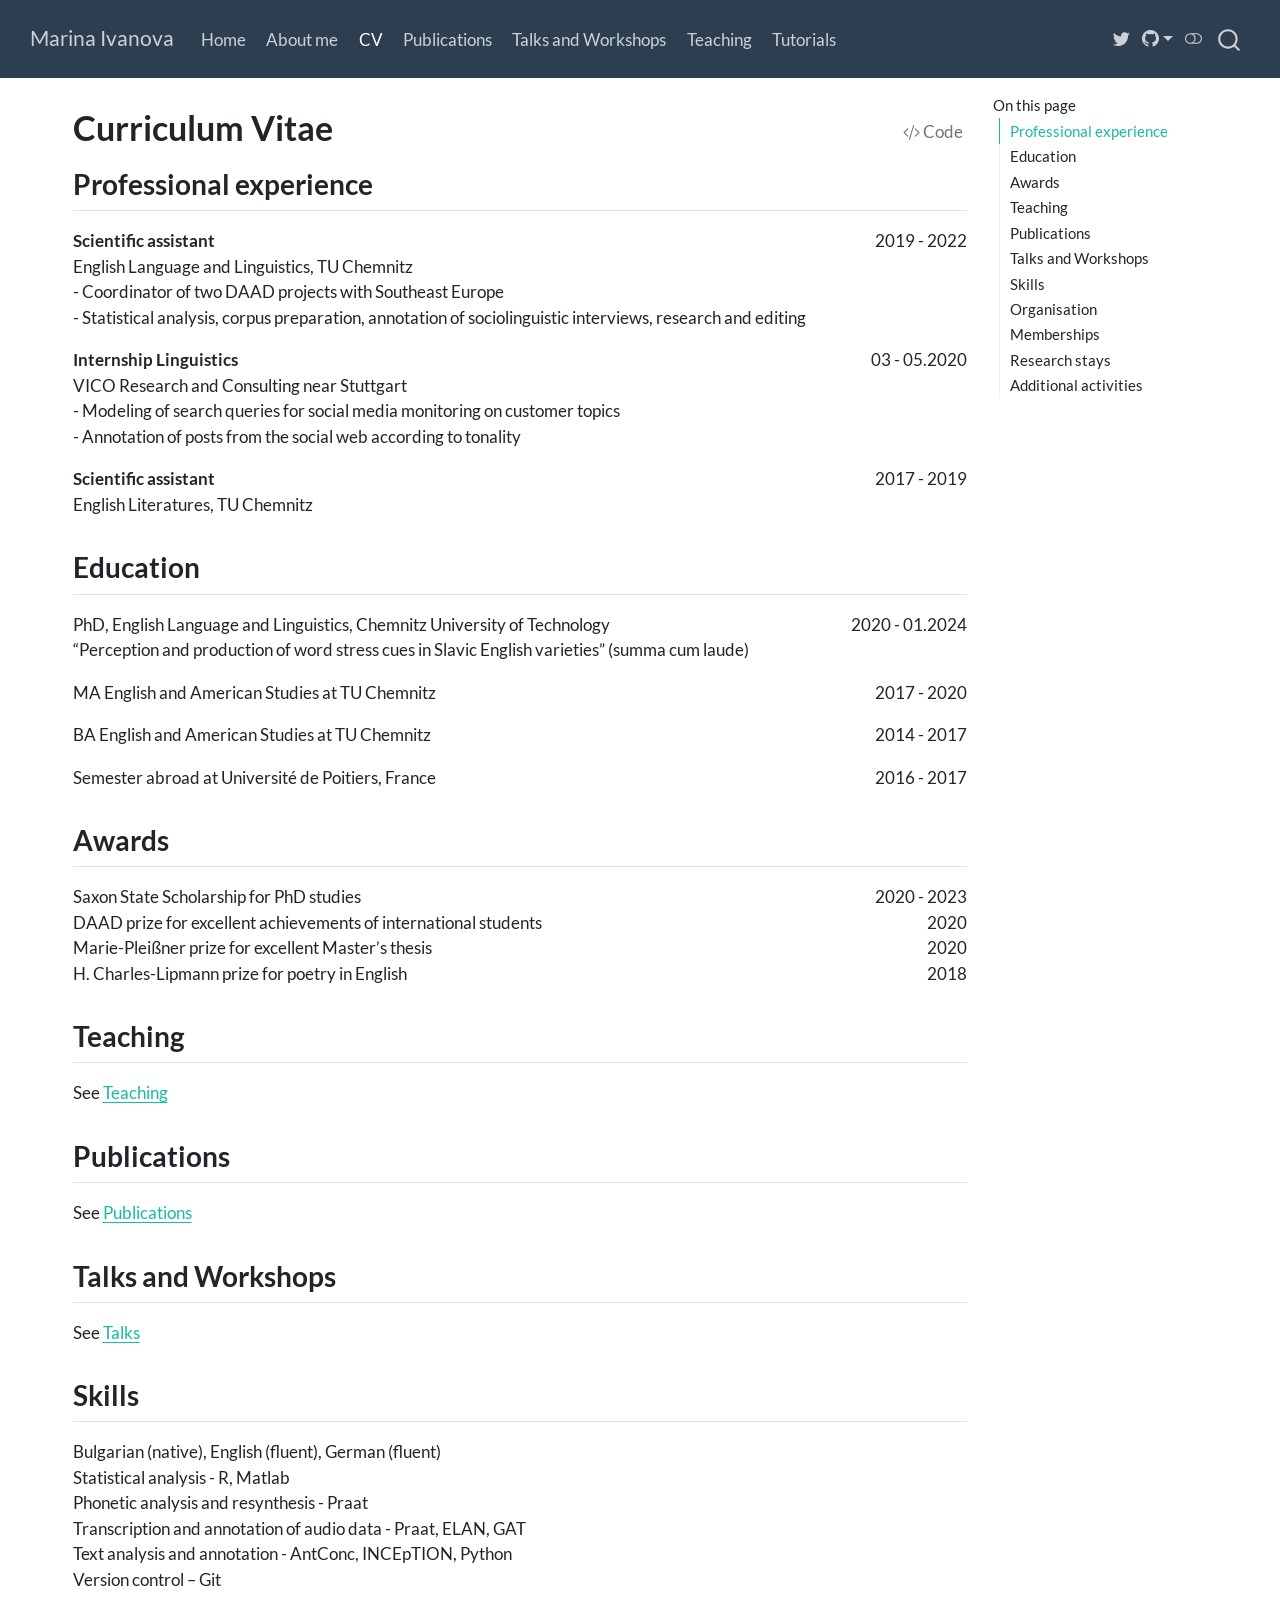
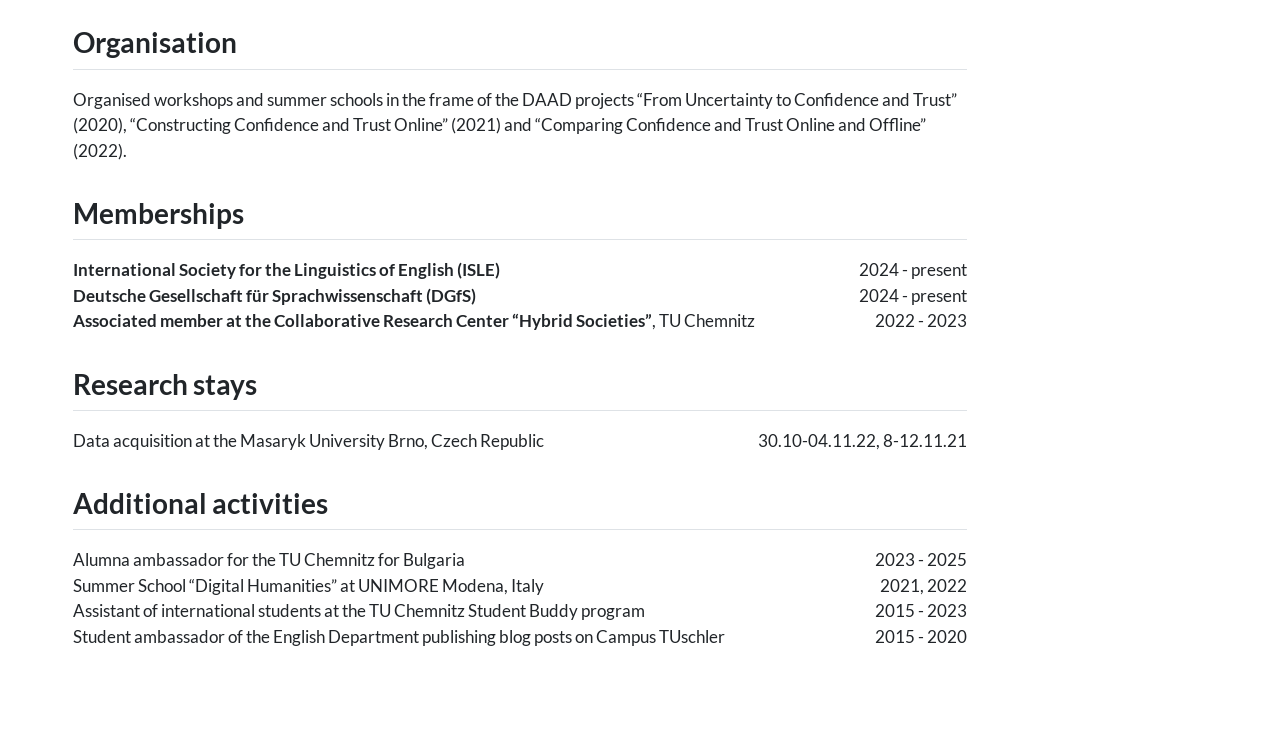
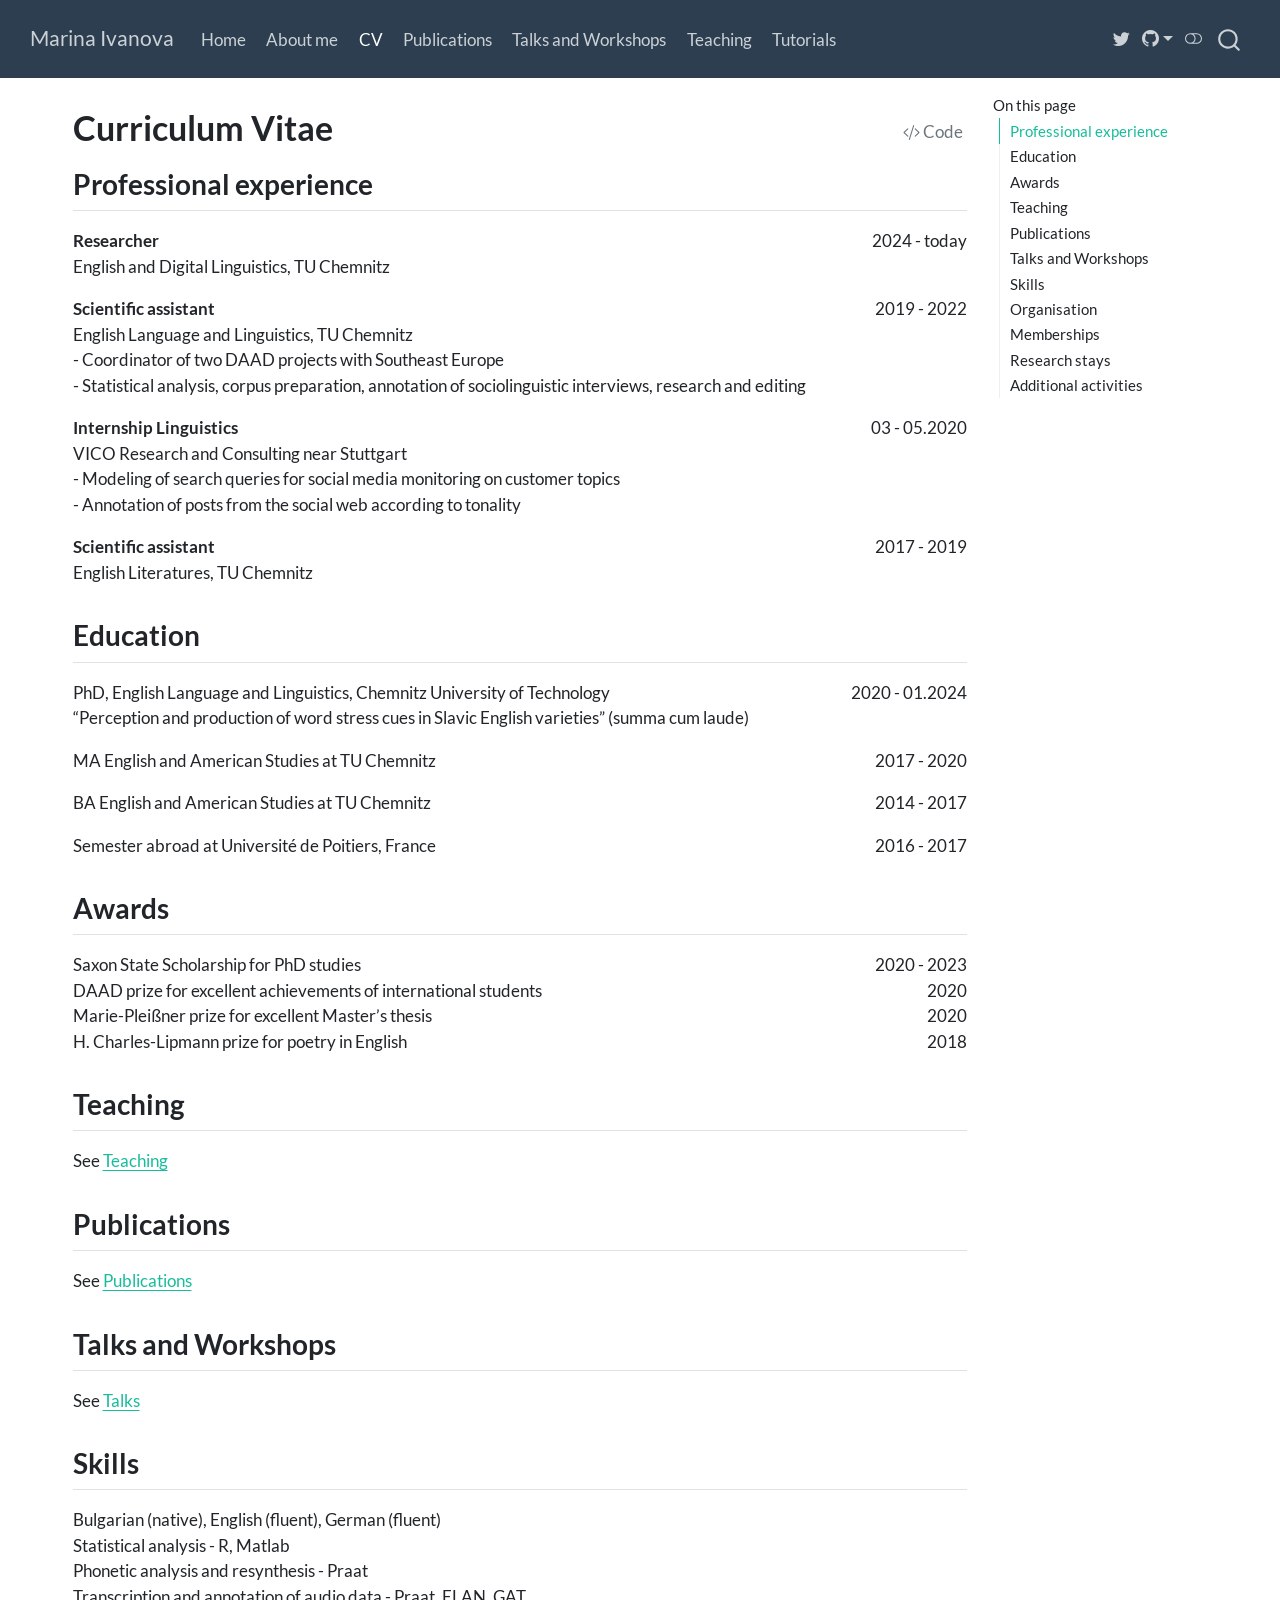
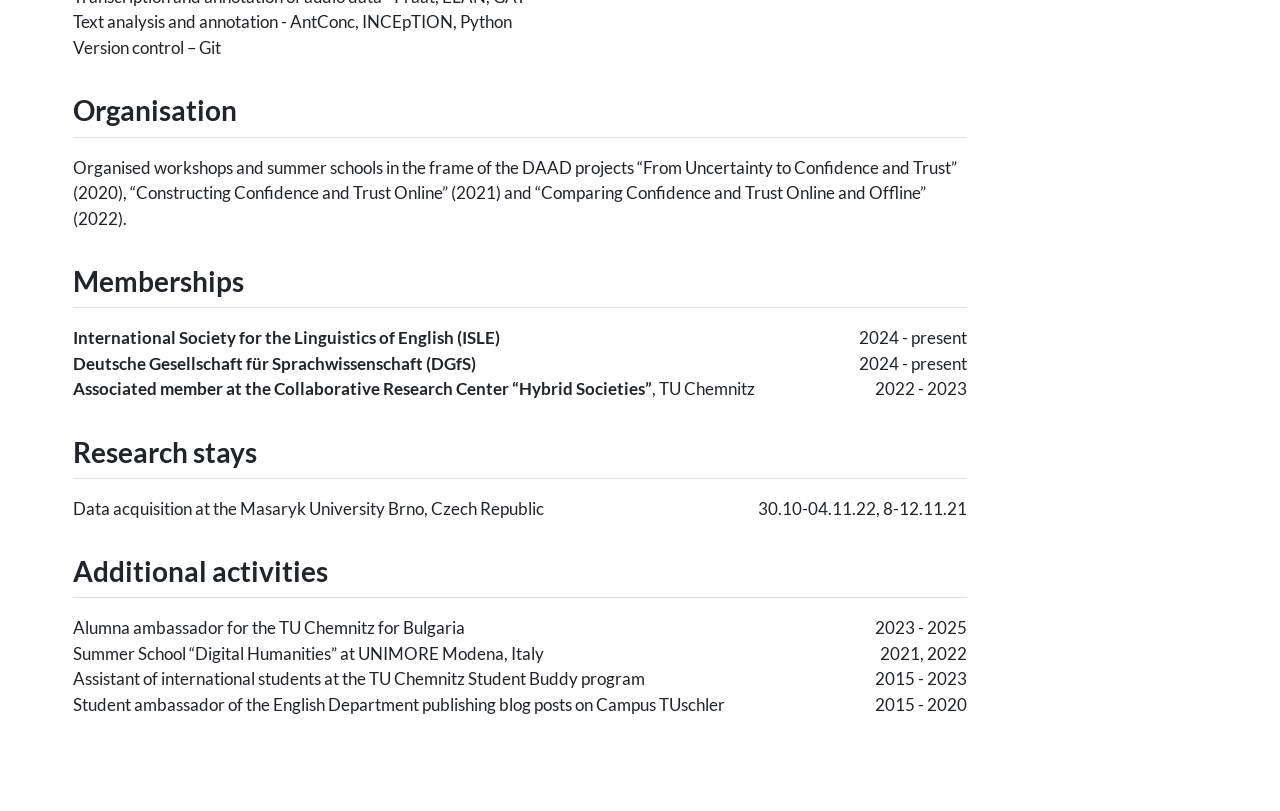
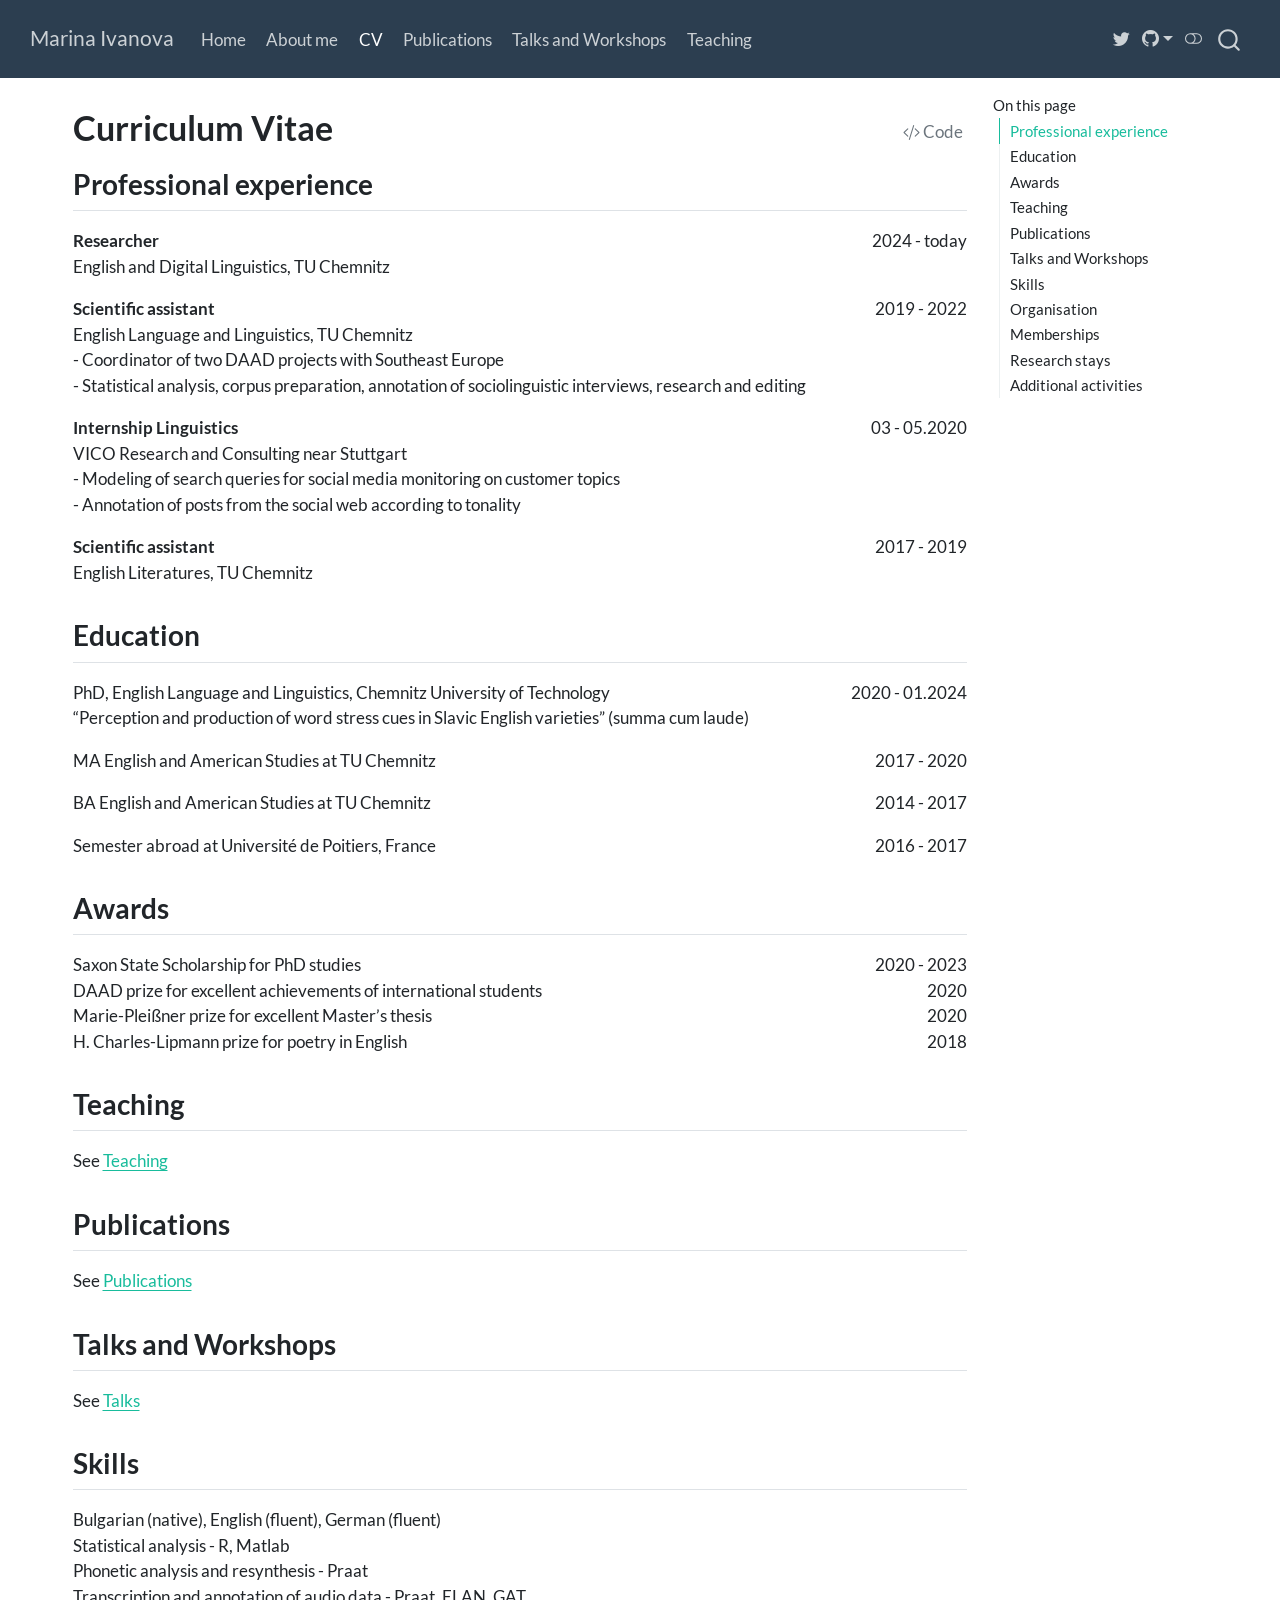
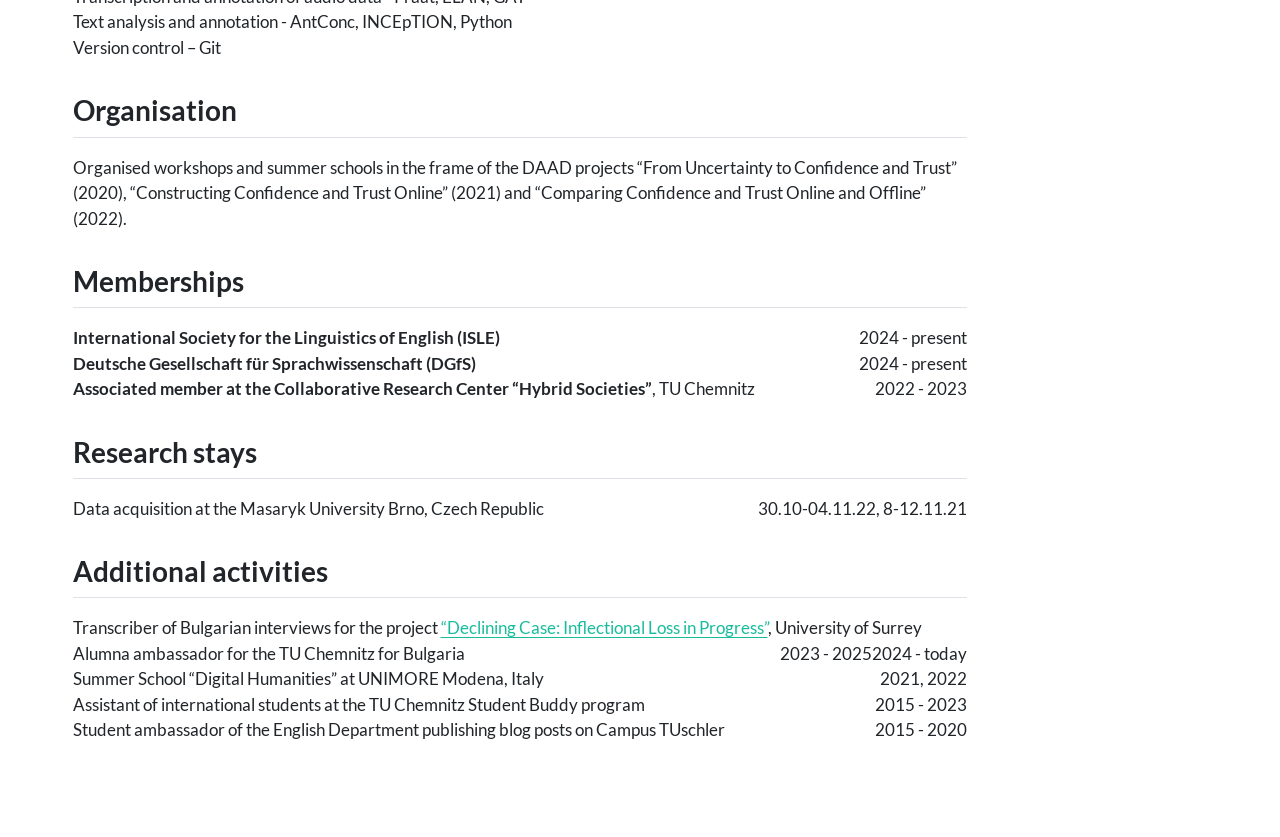
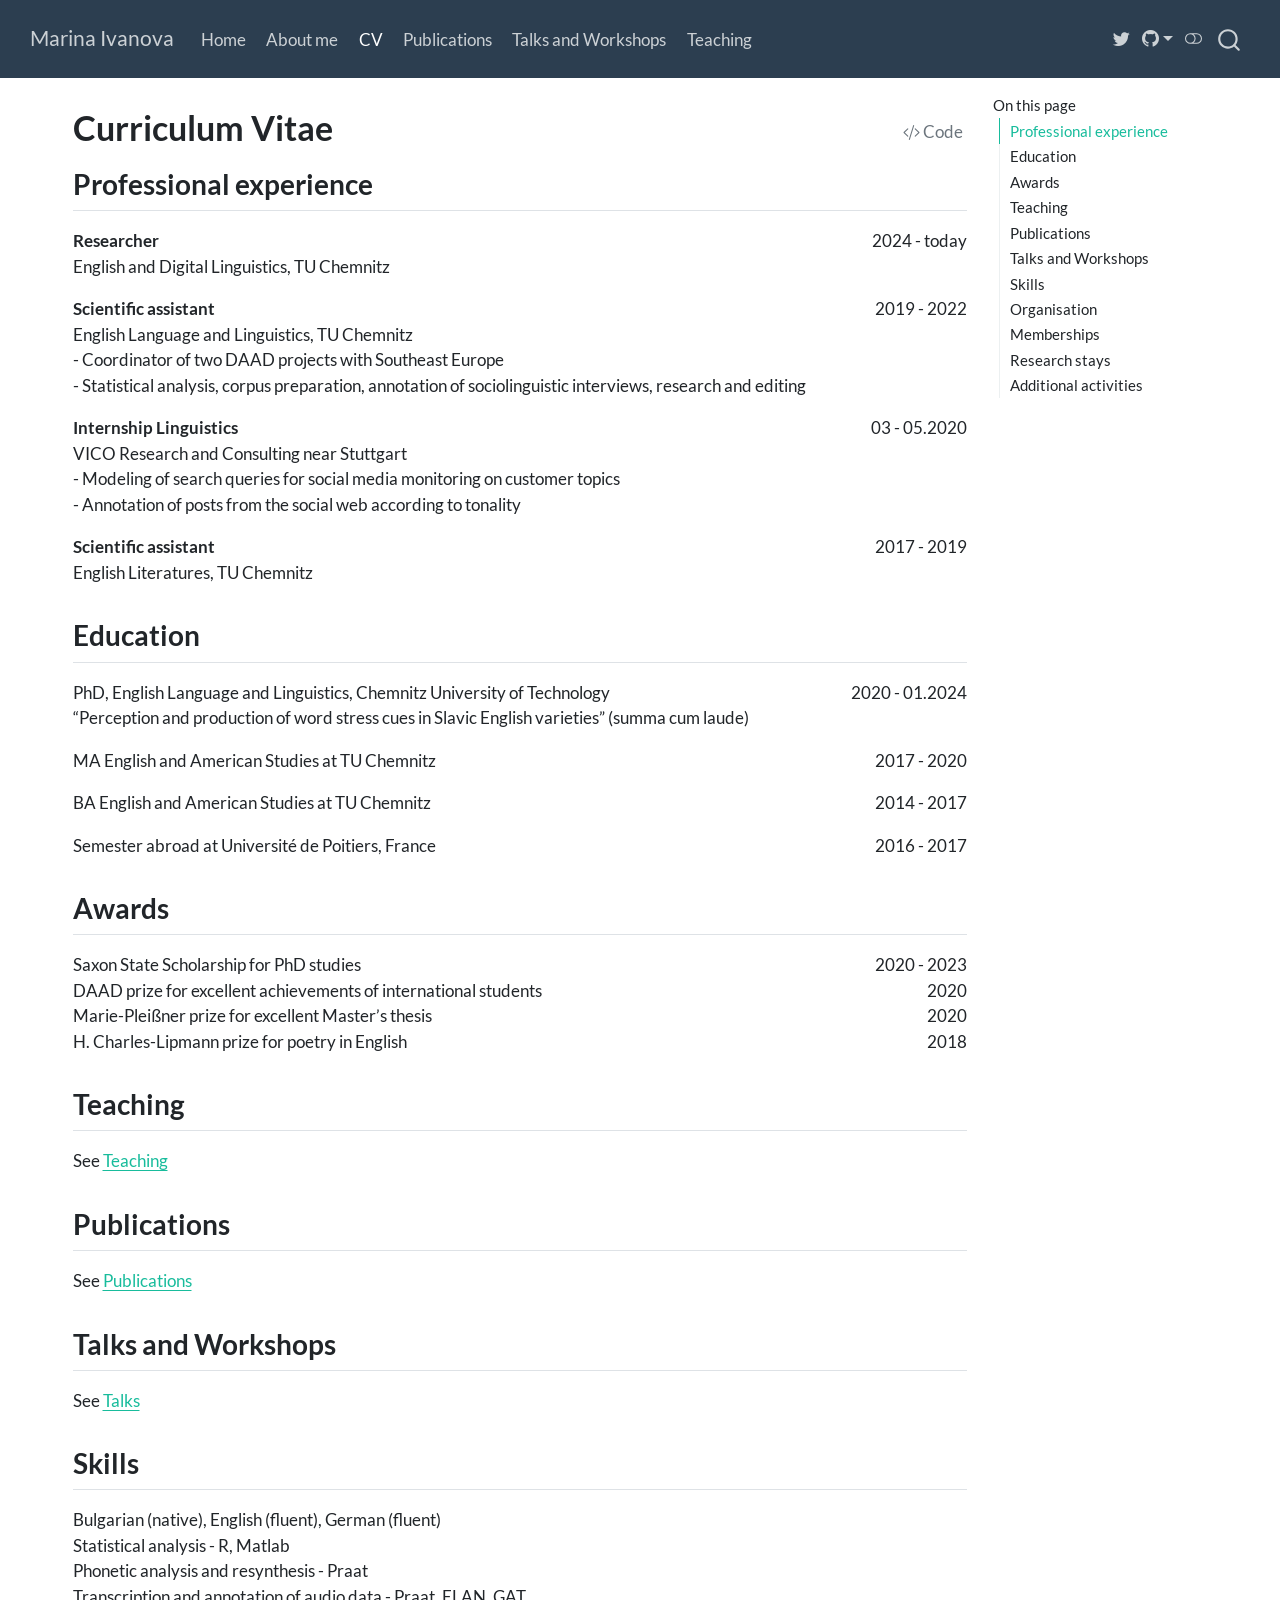
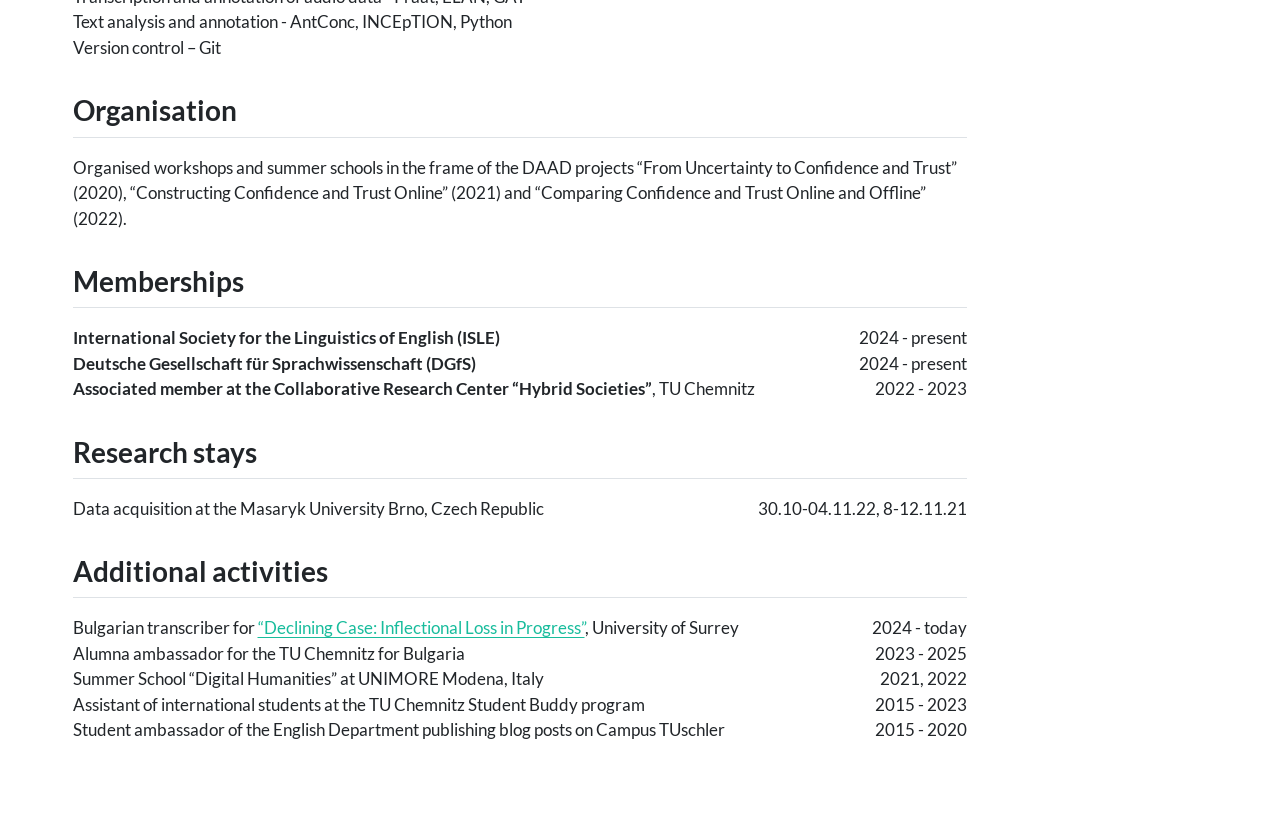
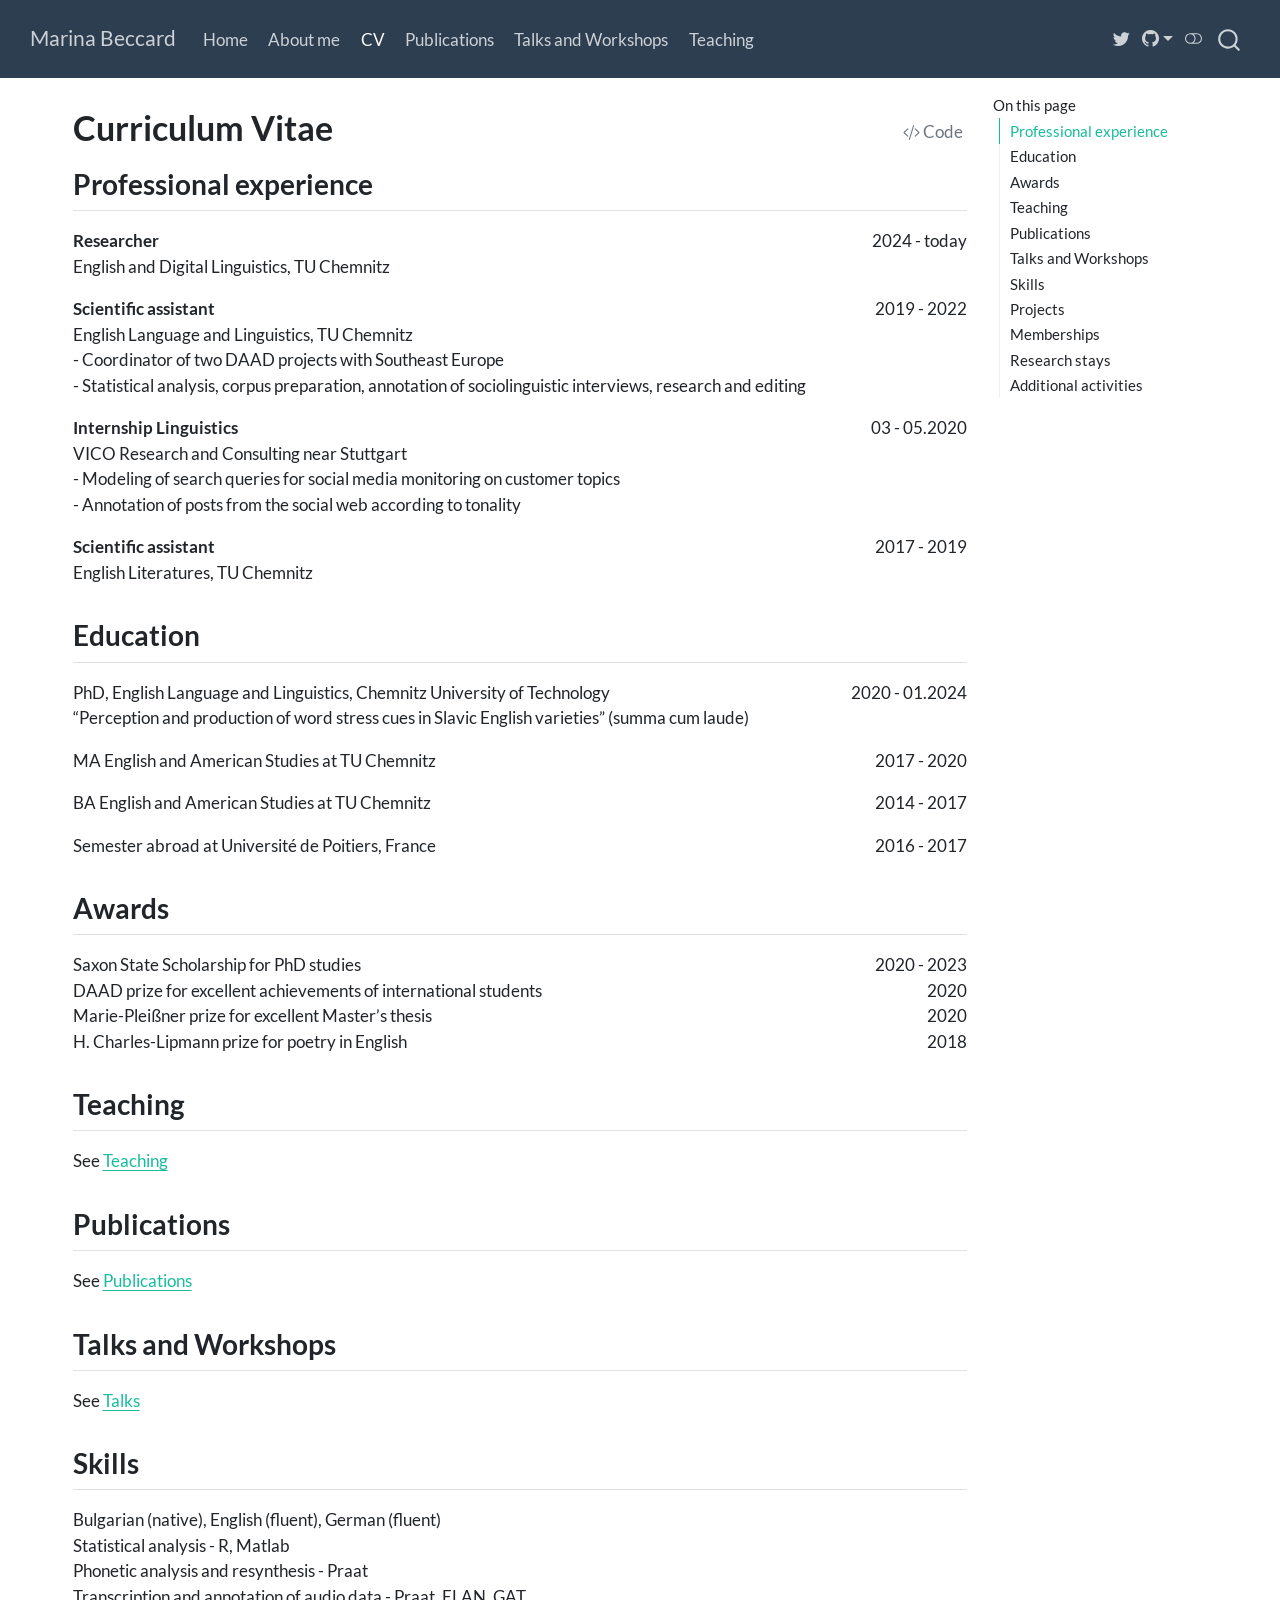
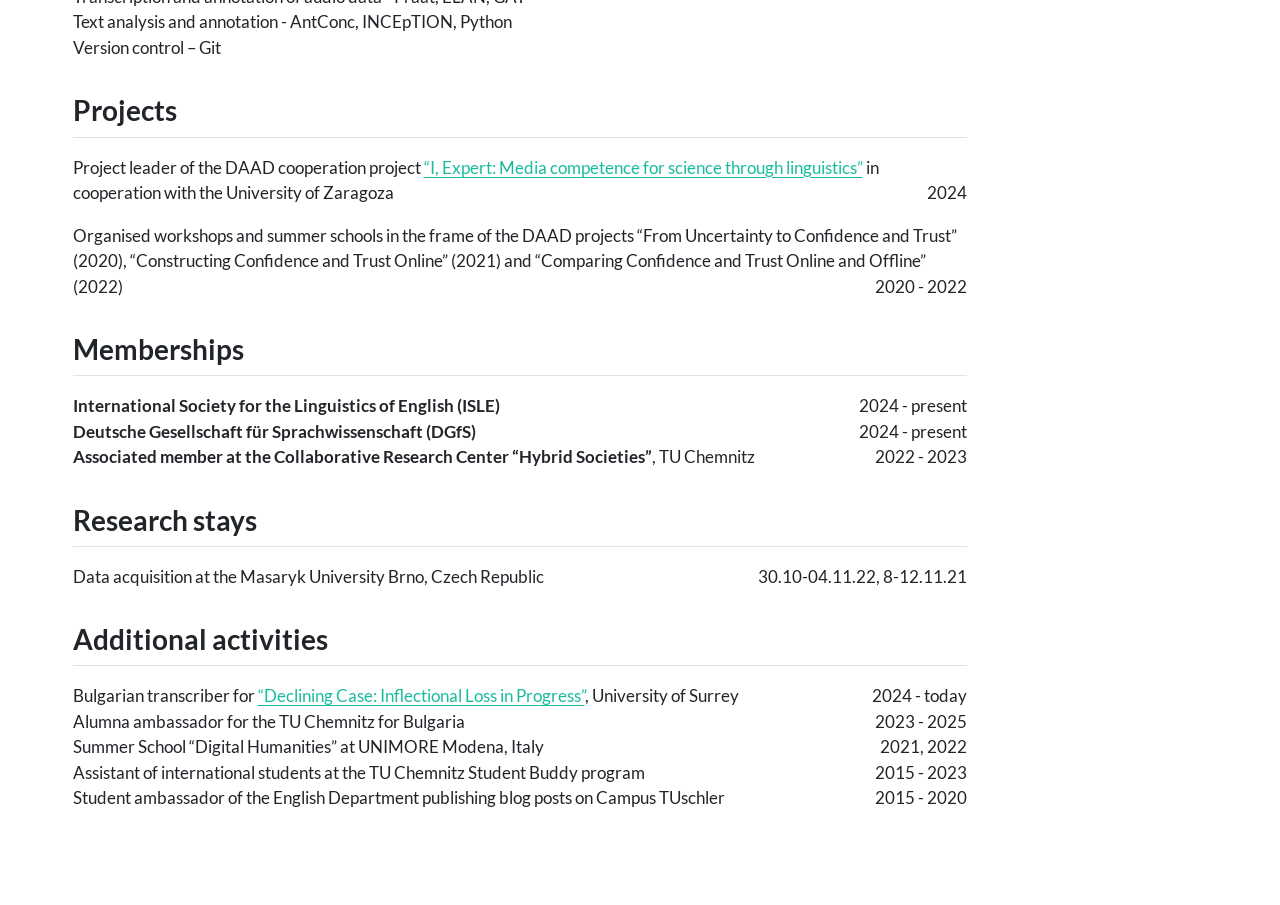
